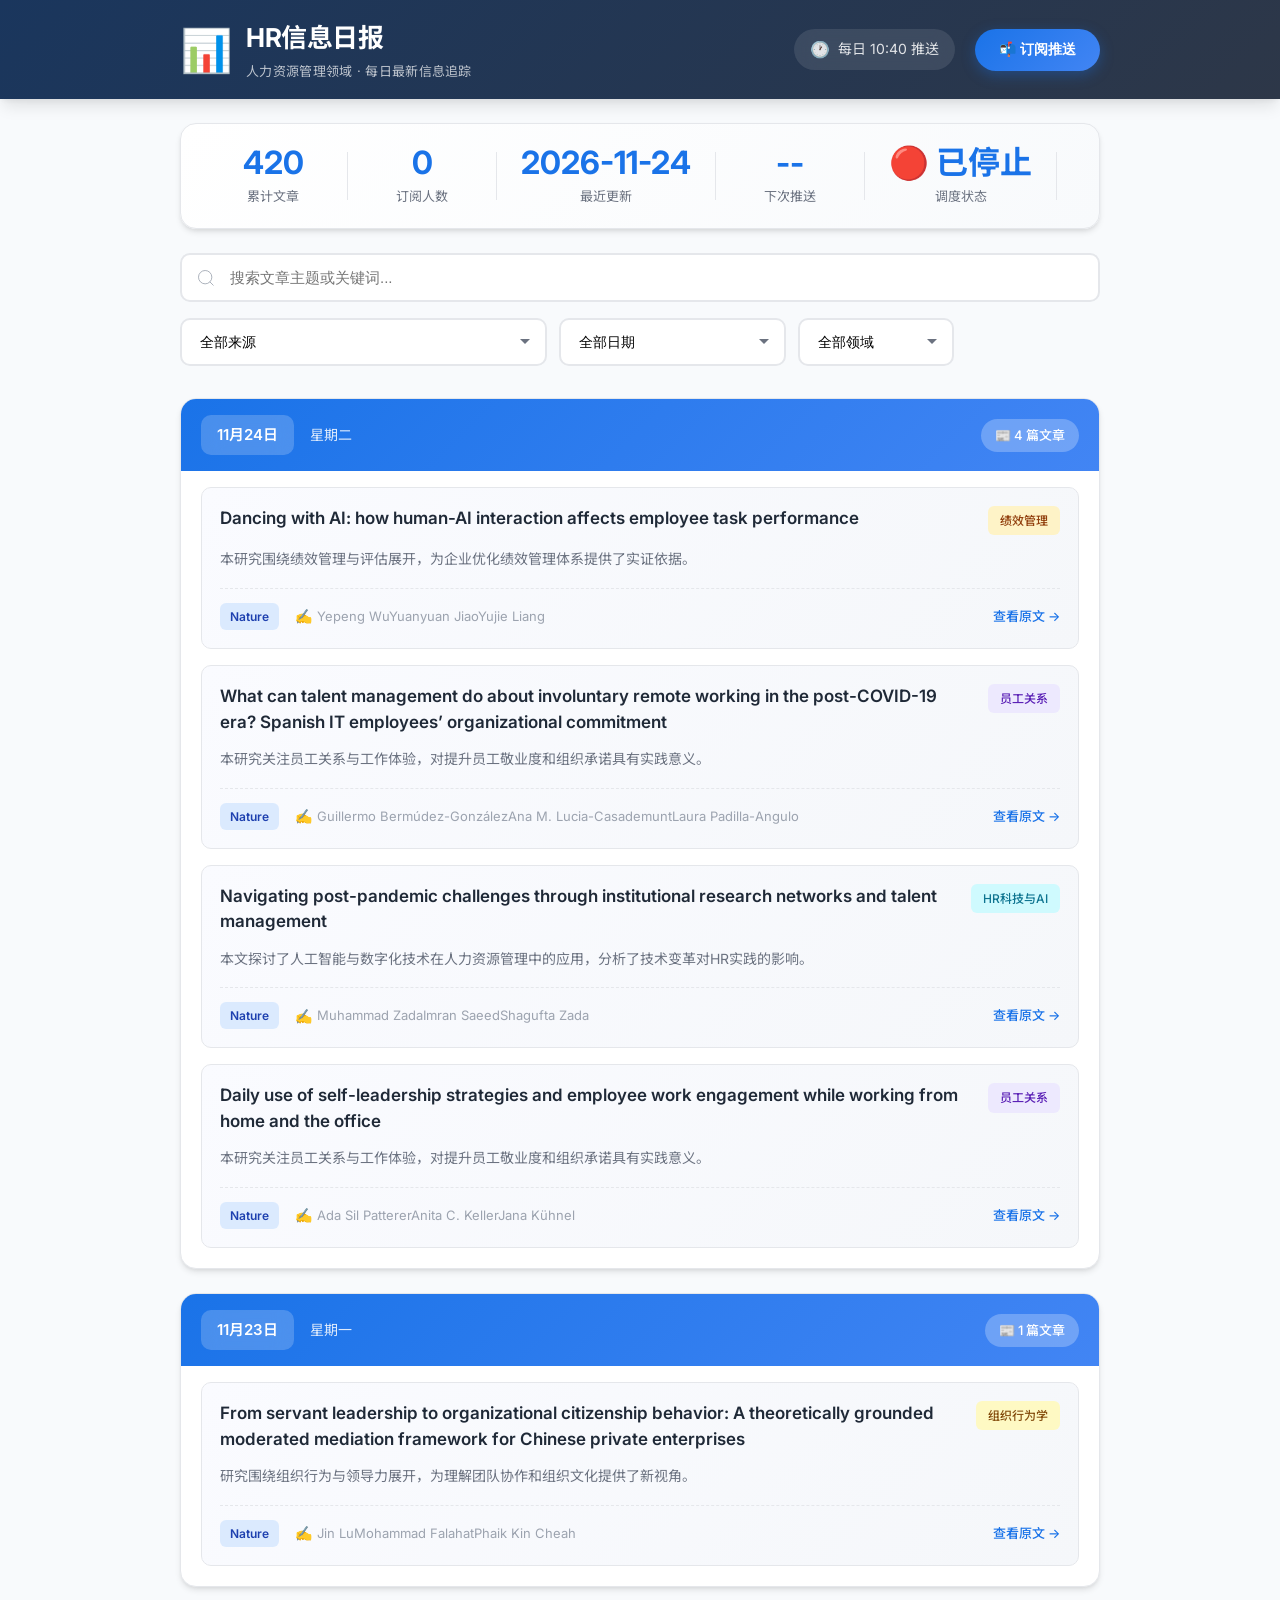
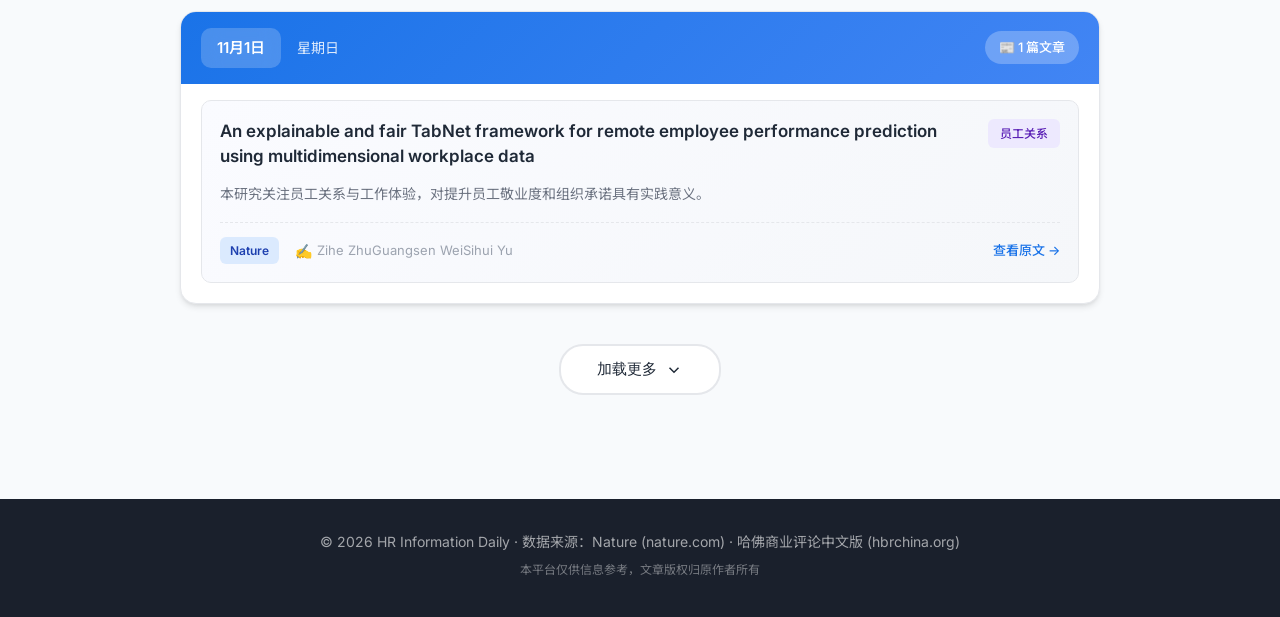
==== index.html @ 88c5a51d "chore: 自动更新日报数据 2026-11-24" ====
<!DOCTYPE html>
<html lang="zh-CN">
<head>
    <meta charset="UTF-8">
    <meta name="viewport" content="width=device-width, initial-scale=1.0">
    <title>HR信息日报 - 人力资源管理信息追踪</title>
    <style>
/* ========== 全局样式重置 ========== */
* {
    margin: 0;
    padding: 0;
    box-sizing: border-box;
}

:root {
    --primary-color: #1a73e8;
    --primary-dark: #1557b0;
    --secondary-color: #34a853;
    --accent-color: #fbbc04;
    --danger-color: #ea4335;
    --bg-primary: #f8fafc;
    --bg-secondary: #ffffff;
    --text-primary: #1f2937;
    --text-secondary: #6b7280;
    --text-muted: #9ca3af;
    --border-color: #e5e7eb;
    --shadow-sm: 0 1px 2px rgba(0, 0, 0, 0.05);
    --shadow-md: 0 4px 6px -1px rgba(0, 0, 0, 0.1), 0 2px 4px -1px rgba(0, 0, 0, 0.06);
    --shadow-lg: 0 10px 15px -3px rgba(0, 0, 0, 0.1), 0 4px 6px -2px rgba(0, 0, 0, 0.05);
    --shadow-xl: 0 20px 25px -5px rgba(0, 0, 0, 0.1), 0 10px 10px -5px rgba(0, 0, 0, 0.04);
    --radius-sm: 6px;
    --radius-md: 10px;
    --radius-lg: 16px;
    --radius-xl: 24px;
}

body {
    font-family: 'Inter', 'Noto Sans SC', -apple-system, BlinkMacSystemFont, sans-serif;
    background: var(--bg-primary);
    color: var(--text-primary);
    line-height: 1.6;
    min-height: 100vh;
}

/* ========== 导航栏 ========== */
.navbar {
    background: linear-gradient(135deg, #1a365d 0%, #2d3748 100%);
    padding: 16px 0;
    position: sticky;
    top: 0;
    z-index: 100;
    box-shadow: var(--shadow-lg);
}

.nav-container {
    max-width: 960px;
    margin: 0 auto;
    padding: 0 20px;
    display: flex;
    justify-content: space-between;
    align-items: center;
}

.logo {
    display: flex;
    align-items: center;
    gap: 14px;
}

.logo-icon {
    font-size: 42px;
    animation: float 3s ease-in-out infinite;
}

@keyframes float {
    0%, 100% { transform: translateY(0); }
    50% { transform: translateY(-6px); }
}

.logo-text h1 {
    font-size: 26px;
    font-weight: 700;
    color: #ffffff;
    letter-spacing: -0.5px;
}

.subtitle {
    font-size: 13px;
    color: rgba(255, 255, 255, 0.7);
    margin-top: 2px;
    letter-spacing: 0.3px;
}

.nav-info {
    display: flex;
    align-items: center;
    gap: 20px;
}

.push-time {
    display: flex;
    align-items: center;
    gap: 8px;
    color: rgba(255, 255, 255, 0.85);
    font-size: 14px;
    background: rgba(255, 255, 255, 0.1);
    padding: 8px 16px;
    border-radius: var(--radius-xl);
    backdrop-filter: blur(10px);
}

.clock {
    font-size: 16px;
}

.subscribe-btn {
    background: linear-gradient(135deg, var(--primary-color) 0%, #4285f4 100%);
    color: white;
    border: none;
    padding: 12px 24px;
    border-radius: var(--radius-xl);
    font-size: 14px;
    font-weight: 600;
    cursor: pointer;
    transition: all 0.3s ease;
    box-shadow: 0 4px 14px rgba(26, 115, 232, 0.35);
}

.subscribe-btn:hover {
    transform: translateY(-2px);
    box-shadow: 0 6px 20px rgba(26, 115, 232, 0.45);
}

/* ========== 主内容区 ========== */
.main-content {
    max-width: 960px;
    margin: 0 auto;
    padding: 24px 20px;
}

/* ========== 统计栏 ========== */
.stats-bar {
    background: linear-gradient(135deg, #ffffff 0%, #f8fafc 100%);
    border-radius: var(--radius-lg);
    padding: 20px 24px;
    display: flex;
    align-items: center;
    justify-content: center;
    gap: 24px;
    margin-bottom: 24px;
    box-shadow: var(--shadow-md);
    border: 1px solid var(--border-color);
    flex-wrap: wrap;
}

.stat-item {
    text-align: center;
    min-width: 100px;
}

.stat-number {
    display: block;
    font-size: 32px;
    font-weight: 700;
    color: var(--primary-color);
    line-height: 1.2;
}

.stat-label {
    font-size: 13px;
    color: var(--text-secondary);
    margin-top: 4px;
}

.stat-divider {
    width: 1px;
    height: 48px;
    background: var(--border-color);
}

@media (max-width: 900px) {
    .stats-bar {
        gap: 20px;
        padding: 20px;
    }

    .stat-number {
        font-size: 26px;
    }

    .stat-divider {
        display: none;
    }
}

/* ========== 工具栏 ========== */
.toolbar {
    display: flex;
    gap: 16px;
    margin-bottom: 32px;
    flex-wrap: wrap;
}

.search-box {
    position: relative;
    flex: 1;
    min-width: 280px;
}

.search-box input {
    width: 100%;
    padding: 14px 20px 14px 48px;
    border: 2px solid var(--border-color);
    border-radius: var(--radius-md);
    font-size: 15px;
    transition: all 0.3s ease;
    background: var(--bg-secondary);
}

.search-box input:focus {
    outline: none;
    border-color: var(--primary-color);
    box-shadow: 0 0 0 4px rgba(26, 115, 232, 0.1);
}

.search-icon {
    position: absolute;
    left: 16px;
    top: 50%;
    transform: translateY(-50%);
    width: 20px;
    height: 20px;
    color: var(--text-muted);
}

.filter-group {
    display: flex;
    gap: 12px;
}

.filter-group select {
    padding: 14px 36px 14px 18px;
    border: 2px solid var(--border-color);
    border-radius: var(--radius-md);
    font-size: 14px;
    cursor: pointer;
    background: var(--bg-secondary);
    appearance: none;
    background-image: url("data:image/svg+xml,%3Csvg xmlns='http://www.w3.org/2000/svg' width='12' height='12' viewBox='0 0 12 12'%3E%3Cpath fill='%236b7280' d='M6 8L1 3h10z'/%3E%3C/svg%3E");
    background-repeat: no-repeat;
    background-position: right 14px center;
    transition: all 0.3s ease;
}

.filter-group select:focus {
    outline: none;
    border-color: var(--primary-color);
}

/* ========== 日期卡片容器 ========== */
.cards-container {
    display: flex;
    flex-direction: column;
    gap: 24px;
}

/* ========== 日期卡片 ========== */
.date-card {
    background: var(--bg-secondary);
    border-radius: var(--radius-lg);
    overflow: hidden;
    box-shadow: var(--shadow-md);
    border: 1px solid var(--border-color);
    transition: all 0.3s ease;
    opacity: 0;
    transform: translateY(20px);
    animation: slideUp 0.5s ease forwards;
}

@keyframes slideUp {
    to {
        opacity: 1;
        transform: translateY(0);
    }
}

.date-card:hover {
    box-shadow: var(--shadow-xl);
}

.date-header {
    background: linear-gradient(135deg, var(--primary-color) 0%, #4285f4 100%);
    padding: 16px 20px;
    display: flex;
    justify-content: space-between;
    align-items: center;
}

.date-info {
    display: flex;
    align-items: center;
    gap: 16px;
}

.date-badge {
    background: rgba(255, 255, 255, 0.2);
    backdrop-filter: blur(10px);
    padding: 8px 16px;
    border-radius: var(--radius-md);
    color: white;
    font-weight: 600;
    font-size: 15px;
}

.date-weekday {
    color: rgba(255, 255, 255, 0.85);
    font-size: 14px;
}

.article-count-badge {
    background: rgba(255, 255, 255, 0.25);
    color: white;
    padding: 6px 14px;
    border-radius: var(--radius-xl);
    font-size: 13px;
    font-weight: 500;
}

/* ========== 文章列表 ========== */
.articles-list {
    padding: 16px 20px 20px;
    display: grid;
    gap: 16px;
}

/* ========== 文章卡片 ========== */
.article-card {
    background: linear-gradient(135deg, #fafbff 0%, #f5f7fa 100%);
    border: 1px solid var(--border-color);
    border-radius: var(--radius-md);
    padding: 18px;
    transition: all 0.3s ease;
    position: relative;
    overflow: hidden;
}

.article-card::before {
    content: '';
    position: absolute;
    left: 0;
    top: 0;
    bottom: 0;
    width: 4px;
    background: linear-gradient(180deg, var(--primary-color), var(--secondary-color));
    opacity: 0;
    transition: opacity 0.3s ease;
}

.article-card:hover {
    transform: translateX(6px);
    box-shadow: var(--shadow-md);
    border-color: var(--primary-color);
}

.article-card:hover::before {
    opacity: 1;
}

/* 文章卡片标题链接样式 */
.article-title-link {
    text-decoration: none;
    color: inherit;
    display: block;
    flex: 1;
}
.article-title-link:hover .article-title {
    color: var(--primary-color);
    text-decoration: underline;
}

.article-top {
    display: flex;
    justify-content: space-between;
    align-items: flex-start;
    margin-bottom: 12px;
    gap: 16px;
}

.article-title {
    font-size: 17px;
    font-weight: 600;
    color: var(--text-primary);
    line-height: 1.5;
}

.article-topic-tag {
    flex-shrink: 0;
    padding: 5px 12px;
    border-radius: var(--radius-sm);
    font-size: 12px;
    font-weight: 500;
    white-space: nowrap;
}

.topic-recruitment { background: #dbeafe; color: #1e40af; }
.topic-training { background: #d1fae5; color: #065f46; }
.topic-performance { background: #fef3c7; color: #92400e; }
.topic-compensation { background: #fce7f3; color: #9d174d; }
.topic-employee-relations { background: #ede9fe; color: #5b21b6; }
.topic-hr-tech { background: #cffafe; color: #0e7490; }
.topic-organizational-behavior { background: #fef9c3; color: #854d0e; }
.topic-diversity { background: #fce7f3; color: #be185d; }

/* 来源标签样式 */
.source-badge {
    padding: 4px 10px;
    border-radius: var(--radius-sm);
    font-size: 12px;
    font-weight: 600;
}

.source-nature {
    background: #dbeafe;
    color: #1e40af;
}

.source-hbr {
    background: #fef3c7;
    color: #92400e;
}

.article-summary {
    color: var(--text-secondary);
    font-size: 14px;
    line-height: 1.75;
    margin-bottom: 16px;
    display: -webkit-box;
    -webkit-line-clamp: 3;
    -webkit-box-orient: vertical;
    overflow: hidden;
}

.article-footer {
    display: flex;
    justify-content: space-between;
    align-items: center;
    padding-top: 14px;
    border-top: 1px dashed var(--border-color);
}

.article-meta {
    display: flex;
    align-items: center;
    gap: 16px;
    font-size: 13px;
    color: var(--text-muted);
}

.meta-item {
    display: flex;
    align-items: center;
    gap: 5px;
}

.meta-item .icon {
    font-size: 14px;
}

.article-link {
    display: inline-flex;
    align-items: center;
    gap: 6px;
    color: var(--primary-color);
    text-decoration: none;
    font-size: 13px;
    font-weight: 500;
    transition: all 0.2s ease;
}

.article-link:hover {
    color: var(--primary-dark);
    gap: 10px;
}

/* ========== 空状态 ========== */
.empty-state {
    text-align: center;
    padding: 80px 20px;
}

.empty-icon {
    font-size: 64px;
    margin-bottom: 20px;
    opacity: 0.5;
}

.empty-state h3 {
    font-size: 20px;
    color: var(--text-primary);
    margin-bottom: 8px;
}

.empty-state p {
    color: var(--text-muted);
    font-size: 14px;
}

/* ========== 加载更多 ========== */
.load-more-container {
    text-align: center;
    margin-top: 40px;
    padding-bottom: 20px;
}

.load-more-btn {
    background: var(--bg-secondary);
    border: 2px solid var(--border-color);
    padding: 14px 36px;
    border-radius: var(--radius-xl);
    font-size: 15px;
    font-weight: 500;
    cursor: pointer;
    transition: all 0.3s ease;
    display: inline-flex;
    align-items: center;
    gap: 8px;
    color: var(--text-primary);
}

.load-more-btn svg {
    width: 18px;
    height: 18px;
    transition: transform 0.3s ease;
}

.load-more-btn:hover {
    border-color: var(--primary-color);
    color: var(--primary-color);
}

.load-more-btn:hover svg {
    transform: translateY(3px);
}

/* ========== 页脚 ========== */
.footer {
    background: #1a202c;
    color: rgba(255, 255, 255, 0.6);
    text-align: center;
    padding: 32px 24px;
    margin-top: 60px;
}

.footer-content p {
    font-size: 14px;
    margin-bottom: 6px;
}

.disclaimer {
    font-size: 12px !important;
    color: rgba(255, 255, 255, 0.4) !important;
}

/* ========== 弹窗 ========== */
.modal-overlay {
    position: fixed;
    inset: 0;
    background: rgba(0, 0, 0, 0.55);
    backdrop-filter: blur(4px);
    display: flex;
    align-items: center;
    justify-content: center;
    z-index: 1000;
    padding: 20px;
    animation: fadeIn 0.25s ease;
}

@keyframes fadeIn {
    from { opacity: 0; }
    to { opacity: 1; }
}

.modal {
    background: var(--bg-secondary);
    border-radius: var(--radius-lg);
    padding: 36px;
    max-width: 520px;
    width: 100%;
    position: relative;
    box-shadow: var(--shadow-xl);
    animation: modalSlideIn 0.3s ease;
}

@keyframes modalSlideIn {
    from {
        opacity: 0;
        transform: scale(0.95) translateY(10px);
    }
    to {
        opacity: 1;
        transform: scale(1) translateY(0);
    }
}

.modal-close {
    position: absolute;
    top: 16px;
    right: 16px;
    background: none;
    border: none;
    font-size: 28px;
    color: var(--text-muted);
    cursor: pointer;
    width: 36px;
    height: 36px;
    display: flex;
    align-items: center;
    justify-content: center;
    border-radius: 50%;
    transition: all 0.2s ease;
}

.modal-close:hover {
    background: var(--bg-primary);
    color: var(--text-primary);
}

.modal-header h2 {
    font-size: 22px;
    font-weight: 700;
    margin-bottom: 8px;
    color: var(--text-primary);
}

.modal-header p {
    color: var(--text-secondary);
    font-size: 14px;
}

/* ========== 订阅表单 ========== */
.subscribe-form {
    margin-top: 24px;
}

.form-group {
    margin-bottom: 20px;
}

.form-group label {
    display: block;
    font-size: 14px;
    font-weight: 500;
    color: var(--text-primary);
    margin-bottom: 8px;
}

.form-group input[type="email"] {
    width: 100%;
    padding: 12px 16px;
    border: 2px solid var(--border-color);
    border-radius: var(--radius-md);
    font-size: 15px;
    transition: all 0.3s ease;
}

.form-group input[type="email"]:focus {
    outline: none;
    border-color: var(--primary-color);
    box-shadow: 0 0 0 4px rgba(26, 115, 232, 0.1);
}

.checkbox-group {
    display: grid;
    grid-template-columns: repeat(2, 1fr);
    gap: 10px;
}

.checkbox-group label {
    display: flex !important;
    align-items: center;
    gap: 8px;
    font-weight: 400 !important;
    color: var(--text-secondary) !important;
    cursor: pointer;
    padding: 8px 12px;
    background: var(--bg-primary);
    border-radius: var(--radius-sm);
    transition: all 0.2s ease;
}

.checkbox-group label:hover {
    background: #e5e7eb;
}

.checkbox-group input[type="checkbox"] {
    accent-color: var(--primary-color);
    width: 16px;
    height: 16px;
}

.submit-btn {
    width: 100%;
    background: linear-gradient(135deg, var(--primary-color) 0%, #4285f4 100%);
    color: white;
    border: none;
    padding: 14px;
    border-radius: var(--radius-md);
    font-size: 16px;
    font-weight: 600;
    cursor: pointer;
    transition: all 0.3s ease;
    margin-top: 8px;
}

.submit-btn:hover {
    transform: translateY(-2px);
    box-shadow: 0 6px 20px rgba(26, 115, 232, 0.4);
}

/* ========== 文章详情弹窗 ========== */
.article-detail-modal {
    max-width: 600px;
    max-height: 85vh;
    overflow-y: auto;
}

.detail-title {
    font-size: 22px;
    font-weight: 700;
    color: var(--text-primary);
    line-height: 1.4;
    margin-bottom: 16px;
    padding-right: 30px;
}

.detail-topic {
    display: inline-block;
    padding: 5px 14px;
    border-radius: var(--radius-sm);
    font-size: 13px;
    font-weight: 500;
    margin-bottom: 20px;
}

.detail-section {
    margin-bottom: 24px;
}

.detail-section h4 {
    font-size: 15px;
    font-weight: 600;
    color: var(--text-primary);
    margin-bottom: 10px;
    display: flex;
    align-items: center;
    gap: 8px;
}

.detail-section p {
    font-size: 14px;
    color: var(--text-secondary);
    line-height: 1.8;
}

.detail-link {
    display: inline-flex;
    align-items: center;
    gap: 8px;
    color: var(--primary-color);
    text-decoration: none;
    font-weight: 500;
    font-size: 14px;
    padding: 12px 20px;
    background: #eff6ff;
    border-radius: var(--radius-md);
    transition: all 0.2s ease;
}

.detail-link:hover {
    background: #dbeafe;
}

/* ========== 响应式设计 ========== */
@media (max-width: 900px) {
    .nav-container {
        flex-direction: column;
        gap: 16px;
        text-align: center;
    }
    
    .nav-info {
        width: 100%;
        justify-content: center;
    }
    
    .stats-bar {
        flex-wrap: wrap;
        gap: 24px;
        padding: 20px;
    }
    
    .stat-divider {
        display: none;
    }
    
    .toolbar {
        flex-direction: column;
    }
    
    .filter-group {
        width: 100%;
    }
    
    .filter-group select {
        flex: 1;
    }
    
    .articles-list {
        padding: 16px 20px 24px;
    }
    
    .article-card {
        padding: 18px;
    }
    
    .article-top {
        flex-direction: column;
    }
    
    .checkbox-group {
        grid-template-columns: 1fr;
    }
}

@media (max-width: 480px) {
    .logo-text h1 {
        font-size: 20px;
    }
    
    .subtitle {
        font-size: 11px;
    }
    
    .stat-number {
        font-size: 28px;
    }
    
    .date-header {
        flex-direction: column;
        gap: 12px;
        text-align: center;
    }
    
    .push-time {
        display: none;
    }
}

/* ========== 代码块样式 ========== */
.code-block {
    background: #1e1e1e;
    color: #a5f3fc;
    padding: 14px 18px;
    border-radius: var(--radius-sm);
    font-family: 'Courier New', monospace;
    font-size: 13px;
    line-height: 1.6;
    overflow-x: auto;
    margin: 10px 0;
}

</style>
    <link href="https://fonts.googleapis.com/css2?family=Inter:wght@300;400;500;600;700&family=Noto+Sans+SC:wght@300;400;500;600;700&display=swap" rel="stylesheet">
</head>
<body>
    <!-- 导航栏 -->
    <nav class="navbar">
        <div class="nav-container">
            <div class="logo">
                <span class="logo-icon">📊</span>
                <div class="logo-text">
                    <h1>HR信息日报</h1>
                    <p class="subtitle">人力资源管理领域 · 每日最新信息追踪</p>
                </div>
            </div>
            <div class="nav-info">
                <div class="push-time">
                    <span class="clock">🕐</span>
                    每日 10:40 推送
                </div>
                <button class="subscribe-btn" onclick="handleSubscribe()">
                    📬 订阅推送
                </button>
            </div>
        </div>
    </nav>

    <!-- 主内容区 -->
    <main class="main-content">
        <!-- 统计栏 -->
        <section class="stats-bar">
            <div class="stat-item">
                <span class="stat-number" id="total-articles">0</span>
                <span class="stat-label">累计文章</span>
            </div>
            <div class="stat-divider"></div>
            <div class="stat-item">
                <span class="stat-number" id="total-subscribers">0</span>
                <span class="stat-label">订阅人数</span>
            </div>
            <div class="stat-divider"></div>
            <div class="stat-item">
                <span class="stat-number" id="latest-date">--</span>
                <span class="stat-label">最近更新</span>
            </div>
            <div class="stat-divider"></div>
            <div class="stat-item">
                <span class="stat-number" id="next-push">--</span>
                <span class="stat-label">下次推送</span>
            </div>
            <div class="stat-divider"></div>
            <div class="stat-item">
                <span class="stat-number" id="scheduler-status">🔴 --</span>
                <span class="stat-label">调度状态</span>
            </div>
            <div class="stat-divider"></div>
        </section>

        <!-- 筛选工具栏 -->
        <section class="toolbar">
            <div class="search-box">
                <input type="text" id="search-input" placeholder="搜索文章主题或关键词..." oninput="filterArticles()">
                <svg class="search-icon" viewBox="0 0 24 24" fill="none" stroke="currentColor">
                    <circle cx="11" cy="11" r="8"/>
                    <path d="m21 21-4.35-4.35"/>
                </svg>
            </div>
            <div class="filter-group">
                <select id="source-filter" onchange="filterArticles()">
                    <option value="all">全部来源</option>
                </select>
                <select id="date-filter" onchange="filterArticles()">
                    <option value="all">全部日期</option>
                </select>
                <select id="topic-filter" onchange="filterArticles()">
                    <option value="all">全部领域</option>
                </select>
            </div>
        </section>

        <!-- 日期卡片容器 -->
        <section class="cards-container" id="cards-container">
            <!-- 动态渲染内容 -->
        </section>

        <!-- 空状态 -->
        <div class="empty-state" id="empty-state" style="display: none;">
            <div class="empty-icon">🔍</div>
            <h3>未找到匹配的文章</h3>
            <p>尝试调整筛选条件或搜索关键词</p>
        </div>

        <!-- 加载更多按钮 -->
        <div class="load-more-container" id="load-more-container">
            <button class="load-more-btn" onclick="loadMore()">
                加载更多
                <svg viewBox="0 0 24 24" fill="none" stroke="currentColor" stroke-width="2">
                    <path d="M6 9l6 6 6-6"/>
                </svg>
            </button>
        </div>
    </main>

    <!-- 页脚 -->
    <footer class="footer">
        <div class="footer-content">
            <p>&copy; 2026 HR Information Daily · 数据来源：Nature (nature.com) · 哈佛商业评论中文版 (hbrchina.org)</p>
            <p class="disclaimer">本平台仅供信息参考，文章版权归原作者所有</p>
        </div>
    </footer>

    <!-- 订阅弹窗 -->
    <div class="modal-overlay" id="subscribe-modal" style="display: none;">
        <div class="modal">
            <button class="modal-close" onclick="closeModal()">&times;</button>
            <div class="modal-header">
                <h2>订阅 HR信息日报</h2>
                <p>每日中午12点，获取人力资源管理领域最新信息动态</p>
            </div>
            <form class="subscribe-form" onsubmit="submitSubscribe(event)">
                <div class="form-group">
                    <label for="email">邮箱地址</label>
                    <input type="email" id="email" placeholder="your@email.com" required>
                </div>
                <div class="form-group">
                    <label for="interests">感兴趣的领域（可多选）</label>
                    <div class="checkbox-group">
                        <label><input type="checkbox" value="recruitment"> 招聘与选拔</label>
                        <label><input type="checkbox" value="training"> 培训与发展</label>
                        <label><input type="checkbox" value="performance"> 绩效管理</label>
                        <label><input type="checkbox" value="compensation"> 薪酬福利</label>
                        <label><input type="checkbox" value="hr-tech"> HR科技与AI</label>
                        <label><input type="checkbox" value="org-behavior"> 组织行为学</label>
                    </div>
                </div>
                <button type="submit" class="submit-btn">确认订阅</button>
            </form>
        </div>
    </div>

    <!-- 文章详情弹窗 -->
    <div class="modal-overlay" id="article-modal" style="display: none;" onclick="closeArticleModal(event)">
        <div class="modal article-detail-modal" onclick="event.stopPropagation()">
            <button class="modal-close" onclick="closeArticleModal()">&times;</button>
            <div id="article-detail-content"></div>
        </div>
    </div>

    <script>
// ========== HR信息日报 - 自动更新数据 ==========
// 最后更新: 2026-11-24 20:45:29
// 文章总数: 420

const dailyResearchData = [
    {
        "date": "2026-11-24",
        "weekday": "星期一",
        "articles": [
            {
                "id": 1536,
                "title": "Dancing with AI: how human-AI interaction affects employee task performance",
                "topic": "performance",
                "topicLabel": "绩效管理",
                "summary": "本研究围绕绩效管理与评估展开，为企业优化绩效管理体系提供了实证依据。",
                "source": "Nature",
                "authors": "Yepeng WuYuanyuan JiaoYujie Liang",
                "link": "https://www.nature.com/articles/s41599-026-09043-5"
            },
            {
                "id": 650,
                "title": "What can talent management do about involuntary remote working in the post-COVID-19 era? Spanish IT employees’ organizational commitment",
                "topic": "employee-relations",
                "topicLabel": "员工关系",
                "summary": "本研究关注员工关系与工作体验，对提升员工敬业度和组织承诺具有实践意义。",
                "source": "Nature",
                "authors": "Guillermo Bermúdez-GonzálezAna M. Lucia-CasademuntLaura Padilla-Angulo",
                "link": "https://www.nature.com/articles/s41599-024-03514-3"
            },
            {
                "id": 649,
                "title": "Navigating post-pandemic challenges through institutional research networks and talent management",
                "topic": "hr-tech",
                "topicLabel": "HR科技与AI",
                "summary": "本文探讨了人工智能与数字化技术在人力资源管理中的应用，分析了技术变革对HR实践的影响。",
                "source": "Nature",
                "authors": "Muhammad ZadaImran SaeedShagufta Zada",
                "link": "https://www.nature.com/articles/s41599-024-03697-9"
            },
            {
                "id": 647,
                "title": "Daily use of self-leadership strategies and employee work engagement while working from home and the office",
                "topic": "employee-relations",
                "topicLabel": "员工关系",
                "summary": "本研究关注员工关系与工作体验，对提升员工敬业度和组织承诺具有实践意义。",
                "source": "Nature",
                "authors": "Ada Sil PattererAnita C. KellerJana Kühnel",
                "link": "https://www.nature.com/articles/s41598-024-71432-0"
            }
        ]
    },
    {
        "date": "2026-11-23",
        "weekday": "星期日",
        "articles": [
            {
                "id": 826,
                "title": "From servant leadership to organizational citizenship behavior: A theoretically grounded moderated mediation framework for Chinese private enterprises",
                "topic": "organizational-behavior",
                "topicLabel": "组织行为学",
                "summary": "研究围绕组织行为与领导力展开，为理解团队协作和组织文化提供了新视角。",
                "source": "Nature",
                "authors": "Jin LuMohammad FalahatPhaik Kin Cheah",
                "link": "https://www.nature.com/articles/s41599-024-03751-6"
            }
        ]
    },
    {
        "date": "2026-11-01",
        "weekday": "星期六",
        "articles": [
            {
                "id": 1869,
                "title": "An explainable and fair TabNet framework for remote employee performance prediction using multidimensional workplace data",
                "topic": "employee-relations",
                "topicLabel": "员工关系",
                "summary": "本研究关注员工关系与工作体验，对提升员工敬业度和组织承诺具有实践意义。",
                "source": "Nature",
                "authors": "Zihe ZhuGuangsen WeiSihui Yu",
                "link": "https://www.nature.com/articles/s41598-026-76297-z"
            }
        ]
    },
    {
        "date": "2026-10-03",
        "weekday": "星期五",
        "articles": [
            {
                "id": 1615,
                "title": "Corporate social responsibility and organizational performance: practices and future research agenda from a twenty-year review",
                "topic": "performance",
                "topicLabel": "绩效管理",
                "summary": "本研究围绕绩效管理与评估展开，为企业优化绩效管理体系提供了实证依据。",
                "source": "Nature",
                "authors": "Hongjiang PuQian Zhang",
                "link": "https://www.nature.com/articles/s41599-026-08802-8"
            }
        ]
    },
    {
        "date": "2026-09-30",
        "weekday": "星期二",
        "articles": [
            {
                "id": 1479,
                "title": "ND in Micro: neuroinclusion and neuroaffirmation for neurodivergent microbiologists",
                "topic": "diversity",
                "topicLabel": "多元化与包容性",
                "summary": "There is a growing awareness and visibility of neurodivergent people and our needs, but we still face workplace challenges. ND in Micro is a new global network that aims to connect, peer-support and raise the profile of neurodivergent microbiologists and our science through virtual and in-person activities and resources.",
                "source": "Nature",
                "authors": "Kirsty L. JonesRebecca ThomasKevin Maringer",
                "link": "https://www.nature.com/articles/s41579-026-01368-x"
            }
        ]
    },
    {
        "date": "2026-09-07",
        "weekday": "星期日",
        "articles": [
            {
                "id": 1411,
                "title": "Workplace ostracism and job performance: revisiting the limits of employee engagement in addressing workplace exclusion",
                "topic": "employee-relations",
                "topicLabel": "员工关系",
                "summary": "本研究关注员工关系与工作体验，对提升员工敬业度和组织承诺具有实践意义。",
                "source": "Nature",
                "authors": "Kailash Kumar SahuRavi Kumar MishraShreya Kushwaha",
                "link": "https://www.nature.com/articles/s41598-026-66273-y"
            }
        ]
    },
    {
        "date": "2026-08-11",
        "weekday": "星期一",
        "articles": [
            {
                "id": 1288,
                "title": "Leveraging neuroleadership and AI-integrated capabilities: empowering entrepreneurial leaders to drive SME performance",
                "topic": "performance",
                "topicLabel": "绩效管理",
                "summary": "本研究围绕绩效管理与评估展开，为企业优化绩效管理体系提供了实证依据。",
                "source": "Nature",
                "authors": "Muhammad MohsinMohamad Zulkifli Bin Abdul RahimYuen Yee Yen",
                "link": "https://www.nature.com/articles/s41599-026-08621-x"
            }
        ]
    },
    {
        "date": "2026-07-10",
        "weekday": "星期四",
        "articles": [
            {
                "id": 1064,
                "title": "Threshold conditions for employee innovation: qualitative evidence from hierarchical organizations",
                "topic": "employee-relations",
                "topicLabel": "员工关系",
                "summary": "本研究关注员工关系与工作体验，对提升员工敬业度和组织承诺具有实践意义。",
                "source": "Nature",
                "authors": "Mohamed Mohiya",
                "link": "https://www.nature.com/articles/s41598-026-60218-1"
            }
        ]
    },
    {
        "date": "2026-06-22",
        "weekday": "星期日",
        "articles": [
            {
                "id": 911,
                "title": "The influence of moral leadership (in)congruence on negative workplace gossip is explained by perceived hypocrisy",
                "topic": "employee-relations",
                "topicLabel": "员工关系",
                "summary": "本研究关注员工关系与工作体验，对提升员工敬业度和组织承诺具有实践意义。",
                "source": "Nature",
                "authors": "Qingling ChenZhaohui LiuGuanfeng Shi",
                "link": "https://www.nature.com/articles/s41598-026-54395-2"
            }
        ]
    },
    {
        "date": "2026-05-06",
        "weekday": "星期二",
        "articles": [
            {
                "id": 822,
                "title": "The startup balancing act: Hiring the right talent",
                "topic": "recruitment",
                "topicLabel": "招聘与选拔",
                "summary": "本研究探讨了招聘与人才选拔领域的重要议题，通过实证分析揭示了相关因素的影响机制和实践启示。",
                "source": "Nature",
                "authors": "Simon Moroney",
                "link": "https://www.nature.com/articles/nbt0598supp"
            },
            {
                "id": 821,
                "title": "Succession planning: Putting an organization's knowledge to work",
                "topic": "recruitment",
                "topicLabel": "招聘与选拔",
                "summary": "From recruiting the right candidate to developing new leadership from within, succession planning is essential for an organization to meet its strategic goals.",
                "source": "Nature",
                "authors": "Kevin ButlerDona E. Roche-Tarry",
                "link": "https://www.nature.com/articles/nbt0202-201"
            },
            {
                "id": 820,
                "title": "Effective Talent Management",
                "topic": "hr-tech",
                "topicLabel": "HR科技与AI",
                "summary": "Reprinted with permission from Electronic Recruiting News. For more articles like this seewww.interbiznet.com.",
                "source": "Nature",
                "authors": "Nature Editorial",
                "link": "https://www.nature.com/articles/nj0080"
            },
            {
                "id": 819,
                "title": "Using publicly available information to create exposure and risk-based ranking of chemicals used in the workplace and consumer products",
                "topic": "employee-relations",
                "topicLabel": "员工关系",
                "summary": "本研究关注员工关系与工作体验，对提升员工敬业度和组织承诺具有实践意义。",
                "source": "Nature",
                "authors": "Michael A JayjockChristine F ChaissonPaul S Price",
                "link": "https://www.nature.com/articles/jes200843"
            },
            {
                "id": 818,
                "title": "Back to balance: labour therapeutics and the depoliticisation of workplace distress",
                "topic": "employee-relations",
                "topicLabel": "员工关系",
                "summary": "本研究关注员工关系与工作体验，对提升员工敬业度和组织承诺具有实践意义。",
                "source": "Nature",
                "authors": "James Davies",
                "link": "https://www.nature.com/articles/palcomms201627"
            },
            {
                "id": 817,
                "title": "Stepping up to be a role model for LGBTQ inclusion in science",
                "topic": "diversity",
                "topicLabel": "多元化与包容性",
                "summary": "Neil Reavey describes how scientists can support or lead initiatives in their organizations.",
                "source": "Nature",
                "authors": "Neil Reavey",
                "link": "https://www.nature.com/articles/d41586-019-01146-1"
            },
            {
                "id": 816,
                "title": "Global labor flow network reveals the hierarchical organization and dynamics of geo-industrial clusters",
                "topic": "performance",
                "topicLabel": "绩效管理",
                "summary": "There is a lack of systematic approaches to identify and analyze the hierarchical structure of geo-industrial clusters at the global scale. Here the authors use LinkedIn's employment history data to construct a global labor flow network from which they find that the resulting geo-industrial clusters exhibit a stronger association between the influx of educated-workers and financial performance compared to existing aggregation units.",
                "source": "Nature",
                "authors": "Jaehyuk ParkIan B. WoodYong-Yeol Ahn",
                "link": "https://www.nature.com/articles/s41467-019-11380-w"
            },
            {
                "id": 815,
                "title": "Why we need to increase diversity in the immunology research community",
                "topic": "diversity",
                "topicLabel": "多元化与包容性",
                "summary": "The immunology research community lacks diversity, particularly at the top. Here I discuss diversity, inclusion and equity and their benefit to science. I suggest steps we can take to achieve a more diverse and inclusive community.",
                "source": "Nature",
                "authors": "Akiko Iwasaki",
                "link": "https://www.nature.com/articles/s41590-019-0470-6"
            },
            {
                "id": 814,
                "title": "Diversity and inclusion in Australian astronomy",
                "topic": "diversity",
                "topicLabel": "多元化与包容性",
                "summary": "An overview of the nationwide programmes that are making an impact on diversity, culture and climate in Australia is presented, along with the most promising and innovative initiatives in Australian universities and institutions.",
                "source": "Nature",
                "authors": "Lisa J. Kewley",
                "link": "https://www.nature.com/articles/s41550-019-0954-1"
            },
            {
                "id": 813,
                "title": "Diversity and inclusion: why it also makes business sense",
                "topic": "diversity",
                "topicLabel": "多元化与包容性",
                "summary": "A better balance of men and women in leadership positions could lead to higher profitability in scientific enterprises, argues Akshay Kumar.",
                "source": "Nature",
                "authors": "Nature Editorial",
                "link": "https://www.nature.com/articles/nindia"
            },
            {
                "id": 812,
                "title": "Improving sex and gender identity equity and inclusion at conservation and ecology conferences",
                "topic": "diversity",
                "topicLabel": "多元化与包容性",
                "summary": "Tulloch details a six-step timeline that improves ecology and conservation conference inclusion by embedding diversity and equity into planning, financing, marketing, scientific and social scheduling, evaluation and reporting.",
                "source": "Nature",
                "authors": "Ayesha I. T. Tulloch",
                "link": "https://www.nature.com/articles/s41559-020-1255-x"
            },
            {
                "id": 811,
                "title": "Age discrimination in the workplace hurts us all",
                "topic": "employee-relations",
                "topicLabel": "员工关系",
                "summary": "When older workers are discriminated against, everyone is affected. Age discrimination negatively impacts not only individual workers but also their families and the broader economy, argues Joo Yeoun Suh.",
                "source": "Nature",
                "authors": "Joo Yeoun Suh",
                "link": "https://www.nature.com/articles/s43587-020-00023-1"
            },
            {
                "id": 810,
                "title": "Equality, diversity and inclusion",
                "topic": "diversity",
                "topicLabel": "多元化与包容性",
                "summary": "本研究关注职场多元化和包容性议题，对促进公平就业和组织多样性具有重要启示。",
                "source": "Nature",
                "authors": "Priya Sharma",
                "link": "https://www.nature.com/articles/s41407-021-0588-x"
            },
            {
                "id": 809,
                "title": "Between a rock and a workplace",
                "topic": "employee-relations",
                "topicLabel": "员工关系",
                "summary": "Working spaces and cultures in the geosciences need to change in order to attract, safeguard and retain people with disabilities.",
                "source": "Nature",
                "authors": "Anya Lawrence",
                "link": "https://www.nature.com/articles/s41561-021-00775-4"
            },
            {
                "id": 808,
                "title": "Implementing diversity, equity and inclusion efforts at conferences",
                "topic": "diversity",
                "topicLabel": "多元化与包容性",
                "summary": "The scientific research environment struggles to be an inclusive and diverse place. Initiatives such as the Minority Carriers event at the Photovoltaics Specialists Conference not only support marginalized researchers but also delineate the changes that need to be made and actions that should be taken to make the research space inclusive.",
                "source": "Nature",
                "authors": "Lyndsey McMillon-Brown",
                "link": "https://www.nature.com/articles/s41560-021-00926-2"
            },
            {
                "id": 807,
                "title": "The scientific workplace in 2021",
                "topic": "employee-relations",
                "topicLabel": "员工关系",
                "summary": "The impact on careers of a lingering pandemic and industrial unrest were among the challenges faced by working scientists in the past 12 months",
                "source": "Nature",
                "authors": "Chris Woolston",
                "link": "https://www.nature.com/articles/d41586-021-03710-0"
            },
            {
                "id": 806,
                "title": "Reconsidering the role of alcohol in the scientific workplace",
                "topic": "employee-relations",
                "topicLabel": "员工关系",
                "summary": "Some societies and event organizers are rethinking their alcohol policies in a bid to be more inclusive.",
                "source": "Nature",
                "authors": "Nikki Forrester",
                "link": "https://www.nature.com/articles/d41586-021-03773-z"
            },
            {
                "id": 805,
                "title": "A talent network of Black microbiologists",
                "topic": "hr-tech",
                "topicLabel": "HR科技与AI",
                "summary": "本文探讨了人工智能与数字化技术在人力资源管理中的应用，分析了技术变革对HR实践的影响。",
                "source": "Nature",
                "authors": "Chelsey C. SpriggsNikea PittmanAriangela J. Kozik",
                "link": "https://www.nature.com/articles/s41564-022-01085-0"
            },
            {
                "id": 804,
                "title": "Workplace mistreatment for US women: best practices for counselors",
                "topic": "employee-relations",
                "topicLabel": "员工关系",
                "summary": "本研究关注员工关系与工作体验，对提升员工敬业度和组织承诺具有实践意义。",
                "source": "Nature",
                "authors": "Stephanie T. Burns",
                "link": "https://www.nature.com/articles/s41599-022-01154-z"
            },
            {
                "id": 803,
                "title": "Inclusion of LGBT+ researchers is key",
                "topic": "diversity",
                "topicLabel": "多元化与包容性",
                "summary": "本研究关注职场多元化和包容性议题，对促进公平就业和组织多样性具有重要启示。",
                "source": "Nature",
                "authors": "Deni Mazrekaj",
                "link": "https://www.nature.com/articles/d41586-022-01187-z"
            },
            {
                "id": 802,
                "title": "Funding and oversight for diversity initiatives",
                "topic": "diversity",
                "topicLabel": "多元化与包容性",
                "summary": "As the importance of diversity, equity and inclusion within teams grows, large organizations are starting to commit to funding and data-driven action to build on and sustain the momentum.",
                "source": "Nature",
                "authors": "Nature Editorial",
                "link": "https://www.nature.com/articles/s41550-022-01731-x"
            },
            {
                "id": 801,
                "title": "Diversity, equity and inclusion actions from the NCATS Clinical and Translational Science awarded programs",
                "topic": "diversity",
                "topicLabel": "多元化与包容性",
                "summary": "本研究关注职场多元化和包容性议题，对促进公平就业和组织多样性具有重要启示。",
                "source": "Nature",
                "authors": "L. Ebony BoulwareAlfred VitaleLeonard E. Egede",
                "link": "https://www.nature.com/articles/s41591-022-01863-7"
            },
            {
                "id": 800,
                "title": "Motivators of employee commitment at multinational organisations in emerging economies: Empirical evidence from Nigeria",
                "topic": "employee-relations",
                "topicLabel": "员工关系",
                "summary": "本研究关注员工关系与工作体验，对提升员工敬业度和组织承诺具有实践意义。",
                "source": "Nature",
                "authors": "Henry Inegbedion",
                "link": "https://www.nature.com/articles/s41599-022-01169-6"
            },
            {
                "id": 799,
                "title": "Community voices: policy proposals to promote inclusion in academia through the lens of women in science",
                "topic": "diversity",
                "topicLabel": "多元化与包容性",
                "summary": "Diversity is a creative force that broadens views and enhances ideas; it increases productivity as well as the impact of our science, making our respective organisations more agile and timely. Equality of opportunity is a key to success for any research organisation. Here we argue that every research organisation, whether in academia or in industry, needs to have better inclusion policies to harness the benefits of diversity in research. Drawing from our personal experiences and perspectives as women in science, we share our suggestions on how to promote inclusion in academia and create a better research culture for all. Our shared experiences highlight the many hurdles women in science face on a daily basis. We stress that rules and regulations, as well as education for awareness, will play critical role in this much needed shift from a male-dominated scientific culture that dates from Victorian times to a modern focus on gender equality in science. The key ingredients of this new culture will be flexibility, transparency, fairness and thoughtfulness.",
                "source": "Nature",
                "authors": "Sarah A. TeichmannMuzlifah HaniffaJasmin Fisher",
                "link": "https://www.nature.com/articles/s41467-022-31616-6"
            },
            {
                "id": 798,
                "title": "Organizational culture as a mediator of credible leadership influence on work engagement: empirical studies in private hospitals in East Java, Indonesia",
                "topic": "organizational-behavior",
                "topicLabel": "组织行为学",
                "summary": "研究围绕组织行为与领导力展开，为理解团队协作和组织文化提供了新视角。",
                "source": "Nature",
                "authors": "Veronika Agustini SrimulyaniYustinus Budi Hermanto",
                "link": "https://www.nature.com/articles/s41599-022-01289-z"
            },
            {
                "id": 797,
                "title": "BDA CPD course on Equality, Diversity and Inclusion",
                "topic": "diversity",
                "topicLabel": "多元化与包容性",
                "summary": "本研究关注职场多元化和包容性议题，对促进公平就业和组织多样性具有重要启示。",
                "source": "Nature",
                "authors": "Nature Editorial",
                "link": "https://www.nature.com/articles/s41404-022-1766-z"
            },
            {
                "id": 796,
                "title": "Diversity and inclusion is a must to make innovation work for all",
                "topic": "diversity",
                "topicLabel": "多元化与包容性",
                "summary": "Fostering a creative and constructive dynamic between groups is a recipe for success.",
                "source": "Nature",
                "authors": "Marte C. W. Solheim",
                "link": "https://www.nature.com/articles/d41586-022-04205-2"
            },
            {
                "id": 795,
                "title": "Equality, diversity and inclusion and dental care professionals",
                "topic": "diversity",
                "topicLabel": "多元化与包容性",
                "summary": "本研究关注职场多元化和包容性议题，对促进公平就业和组织多样性具有重要启示。",
                "source": "Nature",
                "authors": "Miranda SteeplesSimone Ruzario",
                "link": "https://www.nature.com/articles/s41415-023-5456-y"
            },
            {
                "id": 794,
                "title": "Stages of organizational development and employee assistance programs in Taiwan",
                "topic": "training",
                "topicLabel": "培训与发展",
                "summary": "本文聚焦于员工培训与职业发展话题，研究发现对组织学习和人才成长具有重要参考价值。",
                "source": "Nature",
                "authors": "Yin-Che ChenYun-Chu ChenHui-Chuang Chu",
                "link": "https://www.nature.com/articles/s41599-023-01567-4"
            },
            {
                "id": 793,
                "title": "Scientists with intersecting privilege must work towards institutional inclusion",
                "topic": "diversity",
                "topicLabel": "多元化与包容性",
                "summary": "The enduring lack of diversity, equity and inclusion (DEI) in academia is arguably the biggest challenge facing universities. Progress has been slow and dependent on the efforts of marginalized faculty. We explain why this is a problem, offer potential solutions and ask those with intersecting privilege and power to be the drivers of change.",
                "source": "Nature",
                "authors": "Felicity M. DavisSalah EliasVaishnavi Ananthanarayanan",
                "link": "https://www.nature.com/articles/s41556-023-01143-7"
            },
            {
                "id": 792,
                "title": "Factors influencing home care workers’ loyalty in long-term nursing services",
                "topic": "hr-tech",
                "topicLabel": "HR科技与AI",
                "summary": "本文探讨了人工智能与数字化技术在人力资源管理中的应用，分析了技术变革对HR实践的影响。",
                "source": "Nature",
                "authors": "Wei HsuYen-Chi ChaoChih-Hao Yang",
                "link": "https://www.nature.com/articles/s41599-023-01819-3"
            },
            {
                "id": 791,
                "title": "What is hindering the drug development industry from achieving diversity, equity and inclusion in its workforce?",
                "topic": "diversity",
                "topicLabel": "多元化与包容性",
                "summary": "Establishing accountability by implementing measurable metrics to track and monitor DEI dynamics can ensure that it becomes central to an organization’s strategy.",
                "source": "Nature",
                "authors": "Jennifer Y. KimEmily Botto",
                "link": "https://www.nature.com/articles/s41587-023-01817-5"
            },
            {
                "id": 790,
                "title": "The interplay between internal communication, employee engagement, job satisfaction, and employee loyalty in higher education institutions in Vietnam",
                "topic": "employee-relations",
                "topicLabel": "员工关系",
                "summary": "本研究关注员工关系与工作体验，对提升员工敬业度和组织承诺具有实践意义。",
                "source": "Nature",
                "authors": "Cao Minh Anh NguyenMinh-Tri Ha",
                "link": "https://www.nature.com/articles/s41599-023-01806-8"
            },
            {
                "id": 789,
                "title": "AI technology application and employee responsibility",
                "topic": "employee-relations",
                "topicLabel": "员工关系",
                "summary": "本研究关注员工关系与工作体验，对提升员工敬业度和组织承诺具有实践意义。",
                "source": "Nature",
                "authors": "Jing WangZeyu XingRui Zhang",
                "link": "https://www.nature.com/articles/s41599-023-01843-3"
            },
            {
                "id": 788,
                "title": "Family–work conflict and work-from-home productivity: do work engagement and self-efficacy mediate?",
                "topic": "performance",
                "topicLabel": "绩效管理",
                "summary": "本研究围绕绩效管理与评估展开，为企业优化绩效管理体系提供了实证依据。",
                "source": "Nature",
                "authors": "Seng-Su TsangZhih-Lin LiuThi Vinh Tran Nguyen",
                "link": "https://www.nature.com/articles/s41599-023-01929-y"
            },
            {
                "id": 787,
                "title": "Workplace-based knowledge exchange programmes between academics, policymakers and providers in the health and social care sector: a scoping review and mapping exercise",
                "topic": "employee-relations",
                "topicLabel": "员工关系",
                "summary": "本研究关注员工关系与工作体验，对提升员工敬业度和组织承诺具有实践意义。",
                "source": "Nature",
                "authors": "Stephanie KumpunenBernadeta BridgwoodLuisa M. Pettigrew",
                "link": "https://www.nature.com/articles/s41599-023-01932-3"
            },
            {
                "id": 786,
                "title": "Knowledge sharing and innovation performance: a case study on the impact of organizational culture, structural capital, human resource management practices, and relational capital of real estate agents",
                "topic": "organizational-behavior",
                "topicLabel": "组织行为学",
                "summary": "研究围绕组织行为与领导力展开，为理解团队协作和组织文化提供了新视角。",
                "source": "Nature",
                "authors": "Chung-Chang LeeWen-Chih YehYuan-Chen Luo",
                "link": "https://www.nature.com/articles/s41599-023-02185-w"
            },
            {
                "id": 785,
                "title": "A field study of the impacts of workplace diversity on the recruitment of minority group members",
                "topic": "recruitment",
                "topicLabel": "招聘与选拔",
                "summary": "A Registered Report field study by Nichols et al. finds little evidence that images of organizational diversity change the volume or quality of minority applicants. Stronger commitments to diversity may be needed to increase recruitment of minority applicants.",
                "source": "Nature",
                "authors": "Aaron D. NicholsJordan AxtDan Ariely",
                "link": "https://www.nature.com/articles/s41562-023-01731-5"
            },
            {
                "id": 784,
                "title": "Emotional intelligence as a conduit for improved occupational health safety environment in the oil and gas sector",
                "topic": "hr-tech",
                "topicLabel": "HR科技与AI",
                "summary": "本文探讨了人工智能与数字化技术在人力资源管理中的应用，分析了技术变革对HR实践的影响。",
                "source": "Nature",
                "authors": "Nkrumah Nana Kwame EdmundLiu SuxiaArielle Doris Tetgoum Kachie",
                "link": "https://www.nature.com/articles/s41598-023-46886-3"
            },
            {
                "id": 783,
                "title": "The achievement of gender parity in a large astrophysics research centre",
                "topic": "diversity",
                "topicLabel": "多元化与包容性",
                "summary": "The ASTRO 3D Centre of Excellence achieved 50% women personnel over a 5 yr time-frame by implementing a suite of evidence-based recruitment and retention initiatives. These initiatives changed how postdoctoral researchers were recruited and helped to develop a supportive and positive culture.",
                "source": "Nature",
                "authors": "Lisa J. KewleyJ. Stuart B. WyitheIngrid McCarthy",
                "link": "https://www.nature.com/articles/s41550-023-02079-6"
            },
            {
                "id": 782,
                "title": "Employee work engagement in the digital transformation of enterprises: a fuzzy-set qualitative comparative analysis",
                "topic": "employee-relations",
                "topicLabel": "员工关系",
                "summary": "本研究关注员工关系与工作体验，对提升员工敬业度和组织承诺具有实践意义。",
                "source": "Nature",
                "authors": "Di YeBin XuYenchun Jim Wu",
                "link": "https://www.nature.com/articles/s41599-023-02418-y"
            },
            {
                "id": 781,
                "title": "Lifelong learning in the workplace: the knowledge management role of corporate universities in China",
                "topic": "training",
                "topicLabel": "培训与发展",
                "summary": "本文聚焦于员工培训与职业发展话题，研究发现对组织学习和人才成长具有重要参考价值。",
                "source": "Nature",
                "authors": "Yuhang HanYi ZhouJiaoyan Jiang",
                "link": "https://www.nature.com/articles/s41599-024-02693-3"
            },
            {
                "id": 780,
                "title": "The relationship between strategic human resource management, green innovation and environmental performance: a moderated-mediation model",
                "topic": "performance",
                "topicLabel": "绩效管理",
                "summary": "本研究围绕绩效管理与评估展开，为企业优化绩效管理体系提供了实证依据。",
                "source": "Nature",
                "authors": "Michael Yao-Ping PengLi ZhangYuan He",
                "link": "https://www.nature.com/articles/s41599-024-02754-7"
            },
            {
                "id": 779,
                "title": "Workplace cyberbullying and social capital among Jordanian university academic staff: a cross-sectional study",
                "topic": "employee-relations",
                "topicLabel": "员工关系",
                "summary": "本研究关注员工关系与工作体验，对提升员工敬业度和组织承诺具有实践意义。",
                "source": "Nature",
                "authors": "Maissa N. AlrawashdehRula Odeh AlsawalqaAbdullah Mahmod Ibrahim",
                "link": "https://www.nature.com/articles/s41599-024-02805-z"
            },
            {
                "id": 778,
                "title": "A framework for the facilitation of accelerated leadership and management capability development in the workplace",
                "topic": "training",
                "topicLabel": "培训与发展",
                "summary": "本文聚焦于员工培训与职业发展话题，研究发现对组织学习和人才成长具有重要参考价值。",
                "source": "Nature",
                "authors": "Gregory J. HarperRoslyn CameronChristine Edwards",
                "link": "https://www.nature.com/articles/s41599-024-02758-3"
            },
            {
                "id": 777,
                "title": "Workplace digitalization and workload: changes and reciprocal relations across 3 years",
                "topic": "employee-relations",
                "topicLabel": "员工关系",
                "summary": "本研究关注员工关系与工作体验，对提升员工敬业度和组织承诺具有实践意义。",
                "source": "Nature",
                "authors": "Hannes ZacherCort W. Rudolph",
                "link": "https://www.nature.com/articles/s41598-024-56537-w"
            },
            {
                "id": 776,
                "title": "An investigation into employees’ factors of flexible working hours (FWH) for productivity in Saudi: a mixed qualitative triangulation",
                "topic": "performance",
                "topicLabel": "绩效管理",
                "summary": "本研究围绕绩效管理与评估展开，为企业优化绩效管理体系提供了实证依据。",
                "source": "Nature",
                "authors": "Mohamed Mohiya",
                "link": "https://www.nature.com/articles/s41599-024-02929-2"
            },
            {
                "id": 775,
                "title": "Dangers of speech technology for workplace diversity",
                "topic": "employee-relations",
                "topicLabel": "员工关系",
                "summary": "Speech technology offers many applications to enhance employee productivity and efficiency. Yet new dangers arise for marginalized groups, potentially jeopardizing organizational efforts to promote workplace diversity. Our analysis delves into three critical risks of speech technology and offers guidance for mitigating these risks responsibly.",
                "source": "Nature",
                "authors": "Mike Horia Mihail TeodorescuMingang K. GeigerLily Morse",
                "link": "https://www.nature.com/articles/s42256-024-00827-5"
            },
            {
                "id": 774,
                "title": "Decent work and innovative work behavior of academic staff in higher education institutions: the mediating role of work engagement and job self-efficacy",
                "topic": "training",
                "topicLabel": "培训与发展",
                "summary": "本文聚焦于员工培训与职业发展话题，研究发现对组织学习和人才成长具有重要参考价值。",
                "source": "Nature",
                "authors": "Rasha S. HassanHala M. G. AminHebatallah Ghoneim",
                "link": "https://www.nature.com/articles/s41599-024-03177-0"
            },
            {
                "id": 773,
                "title": "Employees’ pro-environmental behavior in an organization: a case study in the UAE",
                "topic": "employee-relations",
                "topicLabel": "员工关系",
                "summary": "本研究关注员工关系与工作体验，对提升员工敬业度和组织承诺具有实践意义。",
                "source": "Nature",
                "authors": "Nadin AlherimiZeki MarvaAyman Alzaatreh",
                "link": "https://www.nature.com/articles/s41598-024-66047-4"
            },
            {
                "id": 772,
                "title": "Enhancing organizational sustainable innovation performance through organizational readiness for big data analytics",
                "topic": "organizational-behavior",
                "topicLabel": "组织行为学",
                "summary": "研究围绕组织行为与领导力展开，为理解团队协作和组织文化提供了新视角。",
                "source": "Nature",
                "authors": "Muhammad ArshadAneela QadirMuhammad Rafique",
                "link": "https://www.nature.com/articles/s41599-024-03424-4"
            },
            {
                "id": 771,
                "title": "Breaking down barriers: exploring the impact of social capital on knowledge sharing and transfer in the workplace",
                "topic": "employee-relations",
                "topicLabel": "员工关系",
                "summary": "本研究关注员工关系与工作体验，对提升员工敬业度和组织承诺具有实践意义。",
                "source": "Nature",
                "authors": "Michael Yao-Ping Peng",
                "link": "https://www.nature.com/articles/s41599-024-03384-9"
            },
            {
                "id": 770,
                "title": "Lived experiences of sexual minorities in their achievement of leadership and psychosocial well-being in organizational settings",
                "topic": "organizational-behavior",
                "topicLabel": "组织行为学",
                "summary": "研究围绕组织行为与领导力展开，为理解团队协作和组织文化提供了新视角。",
                "source": "Nature",
                "authors": "Renata Della TorreHenrique Pereira",
                "link": "https://www.nature.com/articles/s41599-024-03504-5"
            },
            {
                "id": 769,
                "title": "Report finds only one in three black academics say that their workplace is inclusive",
                "topic": "employee-relations",
                "topicLabel": "员工关系",
                "summary": "本研究关注员工关系与工作体验，对提升员工敬业度和组织承诺具有实践意义。",
                "source": "Nature",
                "authors": "Nature Editorial",
                "link": "https://www.nature.com/articles/s41404-024-2888-2"
            },
            {
                "id": 768,
                "title": "Generative AI as a catalyst for HRM practices: mediating effects of trust",
                "topic": "hr-tech",
                "topicLabel": "HR科技与AI",
                "summary": "本文探讨了人工智能与数字化技术在人力资源管理中的应用，分析了技术变革对HR实践的影响。",
                "source": "Nature",
                "authors": "K. D. V. PrasadTanmoy De",
                "link": "https://www.nature.com/articles/s41599-024-03842-4"
            },
            {
                "id": 767,
                "title": "From challenges to opportunities: navigating the human response to automated agents in the workplace",
                "topic": "employee-relations",
                "topicLabel": "员工关系",
                "summary": "本研究关注员工关系与工作体验，对提升员工敬业度和组织承诺具有实践意义。",
                "source": "Nature",
                "authors": "Ivan ÐulaTabea BerberenaMaria Wirzberger",
                "link": "https://www.nature.com/articles/s41599-024-03962-x"
            },
            {
                "id": 766,
                "title": "‘Anyone engaging in scientific practice shouldn’t be excluded’: The United Kingdom’s only Black chemistry professor, on diversity",
                "topic": "diversity",
                "topicLabel": "多元化与包容性",
                "summary": "Chemist Robert Mokaya works to advance equality in science for Black researchers in the United Kingdom and sub-Saharan Africa.",
                "source": "Nature",
                "authors": "Shihab Jamal",
                "link": "https://www.nature.com/articles/d41586-024-02972-8"
            },
            {
                "id": 765,
                "title": "Beyond diversity: the impact mechanism of organizational inclusion on employee knowledge hoarding",
                "topic": "diversity",
                "topicLabel": "多元化与包容性",
                "summary": "本研究关注职场多元化和包容性议题，对促进公平就业和组织多样性具有重要启示。",
                "source": "Nature",
                "authors": "Qingheng ChengQiao YanTing Nie",
                "link": "https://www.nature.com/articles/s41599-024-04085-z"
            },
            {
                "id": 764,
                "title": "Diversity and inclusion have greater support than most Americans think",
                "topic": "diversity",
                "topicLabel": "多元化与包容性",
                "summary": "本研究关注职场多元化和包容性议题，对促进公平就业和组织多样性具有重要启示。",
                "source": "Nature",
                "authors": "Naomi IsenbergMarkus Brauer",
                "link": "https://www.nature.com/articles/s41598-024-76761-8"
            },
            {
                "id": 763,
                "title": "Understanding the landscape: assistive technology and work challenges for people with disabilities in Saudi Arabia",
                "topic": "hr-tech",
                "topicLabel": "HR科技与AI",
                "summary": "本文探讨了人工智能与数字化技术在人力资源管理中的应用，分析了技术变革对HR实践的影响。",
                "source": "Nature",
                "authors": "Adel Saber AlanaziHoucine Benlaria",
                "link": "https://www.nature.com/articles/s41599-024-04023-z"
            },
            {
                "id": 762,
                "title": "Code green: ethical leadership’s role in reconciling AI-induced job insecurity with pro-environmental behavior in the digital workplace",
                "topic": "organizational-behavior",
                "topicLabel": "组织行为学",
                "summary": "研究围绕组织行为与领导力展开，为理解团队协作和组织文化提供了新视角。",
                "source": "Nature",
                "authors": "Byung-Jik KimMin-Jik KimJulak Lee",
                "link": "https://www.nature.com/articles/s41599-024-04139-2"
            },
            {
                "id": 761,
                "title": "Interrelation between human capital management and ESG engagement: evidence from S&P 500 firms",
                "topic": "employee-relations",
                "topicLabel": "员工关系",
                "summary": "本研究关注员工关系与工作体验，对提升员工敬业度和组织承诺具有实践意义。",
                "source": "Nature",
                "authors": "Xinyu CaiHua XiangAkmal Durmanov",
                "link": "https://www.nature.com/articles/s41599-024-04189-6"
            },
            {
                "id": 760,
                "title": "The nexus between cyberloafing and employee well-being: role of creativity in the Nigerian service sector",
                "topic": "employee-relations",
                "topicLabel": "员工关系",
                "summary": "本研究关注员工关系与工作体验，对提升员工敬业度和组织承诺具有实践意义。",
                "source": "Nature",
                "authors": "Adacha Felix KwalaMary Agoyi",
                "link": "https://www.nature.com/articles/s41599-024-03928-z"
            },
            {
                "id": 759,
                "title": "Influence of employee impact on their evaluation of enterprise digital capability: a mediated moderation model",
                "topic": "performance",
                "topicLabel": "绩效管理",
                "summary": "本研究围绕绩效管理与评估展开，为企业优化绩效管理体系提供了实证依据。",
                "source": "Nature",
                "authors": "Qiwei ZhouLingqiao ZangFeiqiang Fu",
                "link": "https://www.nature.com/articles/s41599-024-04288-4"
            },
            {
                "id": 758,
                "title": "The effect of leadership styles on employee’s performance in Ethiopian sports organizations with mediating and moderating roles",
                "topic": "performance",
                "topicLabel": "绩效管理",
                "summary": "本研究围绕绩效管理与评估展开，为企业优化绩效管理体系提供了实证依据。",
                "source": "Nature",
                "authors": "Yifan LiuAbyot Abdela AliYi Xiao",
                "link": "https://www.nature.com/articles/s41598-024-81788-y"
            },
            {
                "id": 757,
                "title": "Explaining the influence of biophilic design on employee well-being",
                "topic": "employee-relations",
                "topicLabel": "员工关系",
                "summary": "本研究关注员工关系与工作体验，对提升员工敬业度和组织承诺具有实践意义。",
                "source": "Nature",
                "authors": "Carmen ValorRaquel RedondoIsabel Carrero",
                "link": "https://www.nature.com/articles/s41598-024-83791-9"
            },
            {
                "id": 756,
                "title": "Authentic leadership: bridging the gap between perception of organizational politics and employee attitudes in public sector museums",
                "topic": "organizational-behavior",
                "topicLabel": "组织行为学",
                "summary": "研究围绕组织行为与领导力展开，为理解团队协作和组织文化提供了新视角。",
                "source": "Nature",
                "authors": "Muhammad AsifZhiqiang MaWeijun Hu",
                "link": "https://www.nature.com/articles/s41599-024-04310-9"
            },
            {
                "id": 755,
                "title": "Enhancing organizational performance: how gender diversity enhances employee engagement and commitment",
                "topic": "employee-relations",
                "topicLabel": "员工关系",
                "summary": "本研究关注员工关系与工作体验，对提升员工敬业度和组织承诺具有实践意义。",
                "source": "Nature",
                "authors": "Nawal AdamAreej Alfawaz",
                "link": "https://www.nature.com/articles/s41599-025-04441-7"
            },
            {
                "id": 754,
                "title": "Determining human resource management key indicators and their impact on organizational performance using deep reinforcement learning",
                "topic": "training",
                "topicLabel": "培训与发展",
                "summary": "本文聚焦于员工培训与职业发展话题，研究发现对组织学习和人才成长具有重要参考价值。",
                "source": "Nature",
                "authors": "Zongyu Sun",
                "link": "https://www.nature.com/articles/s41598-025-86910-2"
            },
            {
                "id": 753,
                "title": "Professional demand analysis for teaching Chinese to speakers of other languages: a text mining approach on internet recruitment platforms",
                "topic": "recruitment",
                "topicLabel": "招聘与选拔",
                "summary": "本研究探讨了招聘与人才选拔领域的重要议题，通过实证分析揭示了相关因素的影响机制和实践启示。",
                "source": "Nature",
                "authors": "Xingrong GuoXingjia WangYiming Guo",
                "link": "https://www.nature.com/articles/s41599-025-04596-3"
            },
            {
                "id": 752,
                "title": "AI feedback and workplace social support in enhancing occupational self-efficacy: a randomized controlled trial in Japan",
                "topic": "employee-relations",
                "topicLabel": "员工关系",
                "summary": "本研究关注员工关系与工作体验，对提升员工敬业度和组织承诺具有实践意义。",
                "source": "Nature",
                "authors": "Yasushi WatanabeMasataka NakayamaYukiko Uchida",
                "link": "https://www.nature.com/articles/s41598-025-94985-0"
            },
            {
                "id": 751,
                "title": "The ethical threat of loneliness: the impact of workplace loneliness on cheating behavior",
                "topic": "employee-relations",
                "topicLabel": "员工关系",
                "summary": "本研究关注员工关系与工作体验，对提升员工敬业度和组织承诺具有实践意义。",
                "source": "Nature",
                "authors": "Rui YanYang YangManlu Zhao",
                "link": "https://www.nature.com/articles/s41599-025-04769-0"
            },
            {
                "id": 750,
                "title": "Optimizing employee satisfaction in India’s IT sector: a focus on employer branding",
                "topic": "employee-relations",
                "topicLabel": "员工关系",
                "summary": "本研究关注员工关系与工作体验，对提升员工敬业度和组织承诺具有实践意义。",
                "source": "Nature",
                "authors": "Anupama SharmaRahul RajMohammad Asif",
                "link": "https://www.nature.com/articles/s41599-024-03689-9"
            },
            {
                "id": 749,
                "title": "The effect of social media on employee engagement: the mediating role of job satisfaction and perceived organizational support",
                "topic": "employee-relations",
                "topicLabel": "员工关系",
                "summary": "本研究关注员工关系与工作体验，对提升员工敬业度和组织承诺具有实践意义。",
                "source": "Nature",
                "authors": "Mohamed Mohiya",
                "link": "https://www.nature.com/articles/s41599-025-04849-1"
            },
            {
                "id": 748,
                "title": "Estimation of risk perception of mine workers in underground metalliferous mines using multivariate structural equation modelling",
                "topic": "hr-tech",
                "topicLabel": "HR科技与AI",
                "summary": "本文探讨了人工智能与数字化技术在人力资源管理中的应用，分析了技术变革对HR实践的影响。",
                "source": "Nature",
                "authors": "P. S. PaulFalguni SarkarYewuhalashet Fissha",
                "link": "https://www.nature.com/articles/s41598-025-99086-6"
            },
            {
                "id": 747,
                "title": "Employee experience: conceptualization, scale development, and validation",
                "topic": "training",
                "topicLabel": "培训与发展",
                "summary": "本文聚焦于员工培训与职业发展话题，研究发现对组织学习和人才成长具有重要参考价值。",
                "source": "Nature",
                "authors": "Pengcheng YangSuchuan Zhang",
                "link": "https://www.nature.com/articles/s41599-025-04926-5"
            },
            {
                "id": 746,
                "title": "Integrating generative AI and machine learning classifiers for solving heterogenous MCGDM: a case of employee churn prediction",
                "topic": "training",
                "topicLabel": "培训与发展",
                "summary": "本文聚焦于员工培训与职业发展话题，研究发现对组织学习和人才成长具有重要参考价值。",
                "source": "Nature",
                "authors": "Hagar G. Abu-FatyAhmed KafafyOsama Abdel-Raouf",
                "link": "https://www.nature.com/articles/s41598-025-99119-0"
            },
            {
                "id": 745,
                "title": "How to enhance urban innovation? A coupling study of education- technology- talent focusing on China’s Silicon Valley",
                "topic": "training",
                "topicLabel": "培训与发展",
                "summary": "本文聚焦于员工培训与职业发展话题，研究发现对组织学习和人才成长具有重要参考价值。",
                "source": "Nature",
                "authors": "Bifeng ZhuLong LiuXiaoli Yang",
                "link": "https://www.nature.com/articles/s41599-025-04997-4"
            },
            {
                "id": 744,
                "title": "The dark side of artificial intelligence adoption: linking artificial intelligence adoption to employee depression via psychological safety and ethical leadership",
                "topic": "employee-relations",
                "topicLabel": "员工关系",
                "summary": "本研究关注员工关系与工作体验，对提升员工敬业度和组织承诺具有实践意义。",
                "source": "Nature",
                "authors": "Byung-Jik KimMin-Jik KimJulak Lee",
                "link": "https://www.nature.com/articles/s41599-025-05040-2"
            },
            {
                "id": 743,
                "title": "Does employee happiness create value for firm performance?",
                "topic": "performance",
                "topicLabel": "绩效管理",
                "summary": "本研究围绕绩效管理与评估展开，为企业优化绩效管理体系提供了实证依据。",
                "source": "Nature",
                "authors": "Ihlas Sovbetov",
                "link": "https://www.nature.com/articles/s41599-025-05024-2"
            },
            {
                "id": 742,
                "title": "Role-playing after 6 pm: conceptualization, scale development, and validation of formalistic overtime behavior in the Chinese workplace",
                "topic": "training",
                "topicLabel": "培训与发展",
                "summary": "本文聚焦于员工培训与职业发展话题，研究发现对组织学习和人才成长具有重要参考价值。",
                "source": "Nature",
                "authors": "Pengcheng YangSuchuan Zhang",
                "link": "https://www.nature.com/articles/s41599-025-05108-z"
            },
            {
                "id": 741,
                "title": "How high-performance human resource practices foster employee creativity: evidence from R&D technicians",
                "topic": "performance",
                "topicLabel": "绩效管理",
                "summary": "本研究围绕绩效管理与评估展开，为企业优化绩效管理体系提供了实证依据。",
                "source": "Nature",
                "authors": "Te Li",
                "link": "https://www.nature.com/articles/s41599-025-05174-3"
            },
            {
                "id": 740,
                "title": "Leveraging digital human resource management to optimize organizational performance in Vietnam",
                "topic": "performance",
                "topicLabel": "绩效管理",
                "summary": "本研究围绕绩效管理与评估展开，为企业优化绩效管理体系提供了实证依据。",
                "source": "Nature",
                "authors": "Suong Huynh Thi ThuMinh PhamHai-Nam Luc",
                "link": "https://www.nature.com/articles/s41599-025-05113-2"
            },
            {
                "id": 739,
                "title": "Perceived diversity and skill diversity to utilise demographic diversity: evidence from the factors of employee attitudes in a large Japanese company",
                "topic": "employee-relations",
                "topicLabel": "员工关系",
                "summary": "本研究关注员工关系与工作体验，对提升员工敬业度和组织承诺具有实践意义。",
                "source": "Nature",
                "authors": "Azusa KadomuraAkiyuki SekiguchiTakumi Kato",
                "link": "https://www.nature.com/articles/s41599-025-05245-5"
            },
            {
                "id": 738,
                "title": "The financial and market impact of big data analytics and big data talent analytics capability: a knowledge management perspective",
                "topic": "hr-tech",
                "topicLabel": "HR科技与AI",
                "summary": "本文探讨了人工智能与数字化技术在人力资源管理中的应用，分析了技术变革对HR实践的影响。",
                "source": "Nature",
                "authors": "Fouzia AtlasYuan YitongKashif Ullah Khan",
                "link": "https://www.nature.com/articles/s41599-025-05206-y"
            },
            {
                "id": 737,
                "title": "Predictive model on employee stock ownership impacting corporate performance",
                "topic": "performance",
                "topicLabel": "绩效管理",
                "summary": "本研究围绕绩效管理与评估展开，为企业优化绩效管理体系提供了实证依据。",
                "source": "Nature",
                "authors": "Yiping HuangShixin HuangXiangjian Chen",
                "link": "https://www.nature.com/articles/s41598-025-06280-7"
            },
            {
                "id": 736,
                "title": "Surveillance camera prevalence and racial diversity in ten US cities",
                "topic": "diversity",
                "topicLabel": "多元化与包容性",
                "summary": "Surveillance cameras are a widespread tool for monitoring in modern cities. This study shows how camera placement reflects racial dynamics in neighborhoods, revealing a new form of inequality in the modern city.",
                "source": "Nature",
                "authors": "Nima DahirHao ShengJackelyn Hwang",
                "link": "https://www.nature.com/articles/s44284-025-00274-2"
            },
            {
                "id": 735,
                "title": "Exploring critical factors for enhancing the effectiveness of scientific and technological innovation and policy implications based on data from China",
                "topic": "organizational-behavior",
                "topicLabel": "组织行为学",
                "summary": "研究围绕组织行为与领导力展开，为理解团队协作和组织文化提供了新视角。",
                "source": "Nature",
                "authors": "Lijun LiangPeirong ChenZheng Guo",
                "link": "https://www.nature.com/articles/s41598-025-08292-9"
            },
            {
                "id": 734,
                "title": "Employee loyalty evaluation using machine learning in technology-based small and medium-sized enterprises",
                "topic": "training",
                "topicLabel": "培训与发展",
                "summary": "本文聚焦于员工培训与职业发展话题，研究发现对组织学习和人才成长具有重要参考价值。",
                "source": "Nature",
                "authors": "Yong ShiYuan WangHongkun zuo",
                "link": "https://www.nature.com/articles/s41598-025-06475-y"
            },
            {
                "id": 733,
                "title": "Exploring the nexus of green human resource management, leadership and organizational culture on workplace pro-environmental behavior",
                "topic": "organizational-behavior",
                "topicLabel": "组织行为学",
                "summary": "研究围绕组织行为与领导力展开，为理解团队协作和组织文化提供了新视角。",
                "source": "Nature",
                "authors": "Huijun GaoAbdullah Al MamunQing Yang",
                "link": "https://www.nature.com/articles/s41599-025-05071-9"
            },
            {
                "id": 732,
                "title": "Celebrating researchers who make the scientific workplace more inclusive",
                "topic": "employee-relations",
                "topicLabel": "员工关系",
                "summary": "Eight scientists who appeared inNature'sChangemaker series are to feature in a forthcoming podcast series. Kendall Powell and Deborah Daley introduce them.",
                "source": "Nature",
                "authors": "Dom Byrne",
                "link": "https://www.nature.com/articles/d41586-025-02147-z"
            },
            {
                "id": 731,
                "title": "From classroom to workplace: how entrepreneurship education influences university students’ employability",
                "topic": "training",
                "topicLabel": "培训与发展",
                "summary": "本文聚焦于员工培训与职业发展话题，研究发现对组织学习和人才成长具有重要参考价值。",
                "source": "Nature",
                "authors": "Yangjie HuangYue YuanPing Li",
                "link": "https://www.nature.com/articles/s41599-025-05316-7"
            },
            {
                "id": 730,
                "title": "Relationship between learning examination stress and safety performance among employees in Chinese railway workplace: the moderating role of occupational calling",
                "topic": "employee-relations",
                "topicLabel": "员工关系",
                "summary": "本研究关注员工关系与工作体验，对提升员工敬业度和组织承诺具有实践意义。",
                "source": "Nature",
                "authors": "Jiahui SunJinfei MaLei Shi",
                "link": "https://www.nature.com/articles/s41598-025-11235-z"
            },
            {
                "id": 729,
                "title": "The impact of corporate social responsibility on employee safety citizenship behavior in Chinese gas sector",
                "topic": "employee-relations",
                "topicLabel": "员工关系",
                "summary": "本研究关注员工关系与工作体验，对提升员工敬业度和组织承诺具有实践意义。",
                "source": "Nature",
                "authors": "Guosen MiaoGuoping ChenCui Li",
                "link": "https://www.nature.com/articles/s41598-025-12083-7"
            },
            {
                "id": 728,
                "title": "Exploring the psychological impact of choice in telework: enhancing employee performance and life satisfaction",
                "topic": "employee-relations",
                "topicLabel": "员工关系",
                "summary": "本研究关注员工关系与工作体验，对提升员工敬业度和组织承诺具有实践意义。",
                "source": "Nature",
                "authors": "Rita TÓTHMária DUNAVÖLGYIAndrás Róbert MARCINIAK",
                "link": "https://www.nature.com/articles/s41599-025-05449-9"
            },
            {
                "id": 727,
                "title": "How do leadership styles influence employee engagement and performance in SMEs?",
                "topic": "employee-relations",
                "topicLabel": "员工关系",
                "summary": "本研究关注员工关系与工作体验，对提升员工敬业度和组织承诺具有实践意义。",
                "source": "Nature",
                "authors": "Glory MphaluwaLiu HuiLazarus Obed Livingstone Banda",
                "link": "https://www.nature.com/articles/s41599-025-05707-w"
            },
            {
                "id": 726,
                "title": "Research on supply chain resilience mechanism of AI-Enabled manufacturing enterprises -based on organizational change perspective",
                "topic": "organizational-behavior",
                "topicLabel": "组织行为学",
                "summary": "研究围绕组织行为与领导力展开，为理解团队协作和组织文化提供了新视角。",
                "source": "Nature",
                "authors": "Xiaochuan GuoYou ChenXue Lei",
                "link": "https://www.nature.com/articles/s41598-025-17138-3"
            },
            {
                "id": 725,
                "title": "Digital audit talent’s impact on audit digitization and detection risk",
                "topic": "hr-tech",
                "topicLabel": "HR科技与AI",
                "summary": "本文探讨了人工智能与数字化技术在人力资源管理中的应用，分析了技术变革对HR实践的影响。",
                "source": "Nature",
                "authors": "Lijun LiangTongxin DaiMeng Song",
                "link": "https://www.nature.com/articles/s41598-025-16444-0"
            },
            {
                "id": 724,
                "title": "A novel framework for TER allocation using multilayer perceptron and intuitionistic fuzzy Z numbers for talent management",
                "topic": "hr-tech",
                "topicLabel": "HR科技与AI",
                "summary": "本文探讨了人工智能与数字化技术在人力资源管理中的应用，分析了技术变革对HR实践的影响。",
                "source": "Nature",
                "authors": "Tingting Yang",
                "link": "https://www.nature.com/articles/s41598-025-15055-z"
            },
            {
                "id": 723,
                "title": "Gamification in higher education administration: a conceptual model for enhancing faculty and staff engagement",
                "topic": "training",
                "topicLabel": "培训与发展",
                "summary": "本文聚焦于员工培训与职业发展话题，研究发现对组织学习和人才成长具有重要参考价值。",
                "source": "Nature",
                "authors": "Lu QiaoYan WangSuad Dukhaykh",
                "link": "https://www.nature.com/articles/s41598-025-13661-5"
            },
            {
                "id": 722,
                "title": "Critical factors analysis of student-athletes learning training contradiction via AHP",
                "topic": "training",
                "topicLabel": "培训与发展",
                "summary": "本文聚焦于员工培训与职业发展话题，研究发现对组织学习和人才成长具有重要参考价值。",
                "source": "Nature",
                "authors": "Xinyun ShuPenghai ZhangQian Wang",
                "link": "https://www.nature.com/articles/s41598-025-14178-7"
            },
            {
                "id": 721,
                "title": "Bridging individual-level and system-level approaches to advance psychology-based diversity initiatives",
                "topic": "diversity",
                "topicLabel": "多元化与包容性",
                "summary": "Despite widespread adoption of diversity initiatives grounded in psychological insights, evidence for their effectiveness is mixed. In this Review, He et al. present behavioural design as a promising avenue for bridging individual-level and system-level approaches to organizational diversity.",
                "source": "Nature",
                "authors": "Joyce C. HeBenjamin B. KellerSonia K. Kang",
                "link": "https://www.nature.com/articles/s44159-025-00493-3"
            },
            {
                "id": 720,
                "title": "A survey of knowledge and perceptions of ADHD and autism spectrum disorder in the workplace at a large corporation",
                "topic": "employee-relations",
                "topicLabel": "员工关系",
                "summary": "本研究关注员工关系与工作体验，对提升员工敬业度和组织承诺具有实践意义。",
                "source": "Nature",
                "authors": "Javier QuinteroAlberto Rodríguez-QuirogaAna Pérez Domínguez",
                "link": "https://www.nature.com/articles/s41598-025-17470-8"
            },
            {
                "id": 719,
                "title": "The effect of positive psychology interventions on job satisfaction work engagement and withdrawal intentions among remote working cancer survivors",
                "topic": "employee-relations",
                "topicLabel": "员工关系",
                "summary": "本研究关注员工关系与工作体验，对提升员工敬业度和组织承诺具有实践意义。",
                "source": "Nature",
                "authors": "Hamid Yari-RenaniAlireza RahmanianShirin Ghodusi",
                "link": "https://www.nature.com/articles/s41598-025-19250-w"
            },
            {
                "id": 718,
                "title": "Exploring psychological pathways between workplace violence and burnout among nurses in Chinese Tertiary Hospitals",
                "topic": "employee-relations",
                "topicLabel": "员工关系",
                "summary": "本研究关注员工关系与工作体验，对提升员工敬业度和组织承诺具有实践意义。",
                "source": "Nature",
                "authors": "Zhi ZengGuiqiong XieSumei Zhou",
                "link": "https://www.nature.com/articles/s41598-025-19671-7"
            },
            {
                "id": 717,
                "title": "Emotional intelligence and employee productivity in a developing economy: analysing the moderating and mediating effect of gender and teamwork",
                "topic": "performance",
                "topicLabel": "绩效管理",
                "summary": "本研究围绕绩效管理与评估展开，为企业优化绩效管理体系提供了实证依据。",
                "source": "Nature",
                "authors": "Josephine Amissah-WilsonMoses Segbenya",
                "link": "https://www.nature.com/articles/s41599-025-05255-3"
            },
            {
                "id": 716,
                "title": "Understanding the effects of timber rich workplaces on occupants perceived productivity and health: a pilot study",
                "topic": "performance",
                "topicLabel": "绩效管理",
                "summary": "本研究围绕绩效管理与评估展开，为企业优化绩效管理体系提供了实证依据。",
                "source": "Nature",
                "authors": "Stephen WhyteKatie SkillingtonZoltan Sarnyai",
                "link": "https://www.nature.com/articles/s41598-025-22934-y"
            },
            {
                "id": 715,
                "title": "Enhancing workplace productivity with secure AI using federated contrastive learning model for performance optimization",
                "topic": "performance",
                "topicLabel": "绩效管理",
                "summary": "本研究围绕绩效管理与评估展开，为企业优化绩效管理体系提供了实证依据。",
                "source": "Nature",
                "authors": "G. MayaA. Suganya",
                "link": "https://www.nature.com/articles/s41598-025-25153-7"
            },
            {
                "id": 714,
                "title": "AI-Savvy leadership for enhancing AI utilization and employee engagement among digital natives in the EdTech sector",
                "topic": "employee-relations",
                "topicLabel": "员工关系",
                "summary": "本研究关注员工关系与工作体验，对提升员工敬业度和组织承诺具有实践意义。",
                "source": "Nature",
                "authors": "Majdi Anwar QuttainahPriyanka SadhnaIshani Sharma",
                "link": "https://www.nature.com/articles/s41598-025-29973-5"
            },
            {
                "id": 713,
                "title": "Research on the evaluation of undergraduate students’ core competencies in the context of industry–education integration",
                "topic": "training",
                "topicLabel": "培训与发展",
                "summary": "本文聚焦于员工培训与职业发展话题，研究发现对组织学习和人才成长具有重要参考价值。",
                "source": "Nature",
                "authors": "Qinyu GanMingqing Liu",
                "link": "https://www.nature.com/articles/s41598-025-30711-0"
            },
            {
                "id": 712,
                "title": "Intelligent employee behavior analysis for organizational culture optimization with q rung orthopair fuzzy FUCA",
                "topic": "organizational-behavior",
                "topicLabel": "组织行为学",
                "summary": "研究围绕组织行为与领导力展开，为理解团队协作和组织文化提供了新视角。",
                "source": "Nature",
                "authors": "Lei WangChunsun He",
                "link": "https://www.nature.com/articles/s41598-025-30046-w"
            },
            {
                "id": 711,
                "title": "Unveiling the formation mechanism of workplace deviance among front-line star nurses",
                "topic": "employee-relations",
                "topicLabel": "员工关系",
                "summary": "本研究关注员工关系与工作体验，对提升员工敬业度和组织承诺具有实践意义。",
                "source": "Nature",
                "authors": "Zhe LiuYijun Dong",
                "link": "https://www.nature.com/articles/s41598-025-27135-1"
            },
            {
                "id": 710,
                "title": "Goodbye after being hurt: how workplace incivility influences women employees’ urban withdrawal intention",
                "topic": "employee-relations",
                "topicLabel": "员工关系",
                "summary": "本研究关注员工关系与工作体验，对提升员工敬业度和组织承诺具有实践意义。",
                "source": "Nature",
                "authors": "Jianpeng Fan",
                "link": "https://www.nature.com/articles/s41599-025-06366-7"
            },
            {
                "id": 709,
                "title": "Evolutionary game analysis of strategic organizational knowledge synergy in collaborative innovation",
                "topic": "organizational-behavior",
                "topicLabel": "组织行为学",
                "summary": "研究围绕组织行为与领导力展开，为理解团队协作和组织文化提供了新视角。",
                "source": "Nature",
                "authors": "Xiaoqiang TuHailian Chen",
                "link": "https://www.nature.com/articles/s41598-025-29700-0"
            },
            {
                "id": 708,
                "title": "Latent class patterns of work-life balance changes among Korean SME workers during COVID-19 based on organizational support and psychosocial health",
                "topic": "employee-relations",
                "topicLabel": "员工关系",
                "summary": "本研究关注员工关系与工作体验，对提升员工敬业度和组织承诺具有实践意义。",
                "source": "Nature",
                "authors": "Sung-Sook LeeSu-mi ChoEun-Hi Choi",
                "link": "https://www.nature.com/articles/s41598-025-29001-6"
            },
            {
                "id": 707,
                "title": "Divergent pathways from autonomy to performance: talent strategies in top Chinese public research institutions",
                "topic": "performance",
                "topicLabel": "绩效管理",
                "summary": "本研究围绕绩效管理与评估展开，为企业优化绩效管理体系提供了实证依据。",
                "source": "Nature",
                "authors": "Dingyi YouKe WenLe Tang",
                "link": "https://www.nature.com/articles/s41599-025-06168-x"
            },
            {
                "id": 706,
                "title": "Unlocking organizational outcomes in Saudi telecommunications: the interplay of employee satisfaction, learning opportunities, and safety culture",
                "topic": "employee-relations",
                "topicLabel": "员工关系",
                "summary": "本研究关注员工关系与工作体验，对提升员工敬业度和组织承诺具有实践意义。",
                "source": "Nature",
                "authors": "Ahmed Asfahani",
                "link": "https://www.nature.com/articles/s41599-025-06405-3"
            },
            {
                "id": 705,
                "title": "Indigenization and inclusion in Chinese academia",
                "topic": "diversity",
                "topicLabel": "多元化与包容性",
                "summary": "Huang, Cao and Liu compile a dataset of 3,534 profiles of members of China’s national academies to trace academic exchanges over 120 years and find evidence for a decline in foreign-educated academics.",
                "source": "Nature",
                "authors": "Jianan HuangCong CaoHong Liu",
                "link": "https://www.nature.com/articles/s41562-025-02366-4"
            },
            {
                "id": 704,
                "title": "Ethical leadership and organizational attractiveness: the sequential role of green HRM and job satisfaction among public sector employees",
                "topic": "employee-relations",
                "topicLabel": "员工关系",
                "summary": "本研究关注员工关系与工作体验，对提升员工敬业度和组织承诺具有实践意义。",
                "source": "Nature",
                "authors": "Abdullah Kaid Al-SwidiMohammed A. Al-HakimiIbraheem Saleh Al Koliby",
                "link": "https://www.nature.com/articles/s41599-025-06429-9"
            },
            {
                "id": 703,
                "title": "The nexus of affective events theory and workplace incivility: the mediating role of ethical leadership in Iraqi higher education",
                "topic": "training",
                "topicLabel": "培训与发展",
                "summary": "本文聚焦于员工培训与职业发展话题，研究发现对组织学习和人才成长具有重要参考价值。",
                "source": "Nature",
                "authors": "Abdullah Mohammed SadaaAlhamzah Al noorKhalid Dahleez",
                "link": "https://www.nature.com/articles/s41599-025-06202-y"
            },
            {
                "id": 702,
                "title": "Enterprise performance and talent innovation training in new enterprises based on social exchange theory and organizational psychology",
                "topic": "organizational-behavior",
                "topicLabel": "组织行为学",
                "summary": "研究围绕组织行为与领导力展开，为理解团队协作和组织文化提供了新视角。",
                "source": "Nature",
                "authors": "Bing GaoXimeng Zhang",
                "link": "https://www.nature.com/articles/s41598-025-34250-6"
            },
            {
                "id": 701,
                "title": "Science competition-driven teaching optimization for mining engineering",
                "topic": "hr-tech",
                "topicLabel": "HR科技与AI",
                "summary": "本文探讨了人工智能与数字化技术在人力资源管理中的应用，分析了技术变革对HR实践的影响。",
                "source": "Nature",
                "authors": "Xuelong LiSen YanRui Wang",
                "link": "https://www.nature.com/articles/s41598-025-27460-5"
            },
            {
                "id": 700,
                "title": "Does perceived organizational support lead to organizational citizenship behavior and turnover intention in hotel industry? The indirect roles of work–life satisfaction and employee resilience",
                "topic": "employee-relations",
                "topicLabel": "员工关系",
                "summary": "本研究关注员工关系与工作体验，对提升员工敬业度和组织承诺具有实践意义。",
                "source": "Nature",
                "authors": "Mavis Sirri NgwaPelin Bayram",
                "link": "https://www.nature.com/articles/s41599-025-06443-x"
            },
            {
                "id": 699,
                "title": "Structural equation modeling of safety integration and production pressure effects on safety performance in cement manufacturing",
                "topic": "performance",
                "topicLabel": "绩效管理",
                "summary": "本研究围绕绩效管理与评估展开，为企业优化绩效管理体系提供了实证依据。",
                "source": "Nature",
                "authors": "Jeffy Briton SsemudduDerrick KajjobaMackay Okure",
                "link": "https://www.nature.com/articles/s41598-026-36696-8"
            },
            {
                "id": 698,
                "title": "Mobility-driven synthetic contact matrices as a scalable solution for real-time pandemic response modeling",
                "topic": "hr-tech",
                "topicLabel": "HR科技与AI",
                "summary": "Contact matrices are used to describe social mixing patterns and inform mathematical models of disease transmission. Here, the authors evaluate the accuracy of synthetic contact matrices generated using mobility data compared to those derived empirically through surveys.",
                "source": "Nature",
                "authors": "Laura Di DomenicoPaolo BosettiVittoria Colizza",
                "link": "https://www.nature.com/articles/s41467-026-68557-3"
            },
            {
                "id": 697,
                "title": "Employers’ perceptions of hiring individuals with disabilities in Saudi Arabia: attitudes, concerns, and practices",
                "topic": "recruitment",
                "topicLabel": "招聘与选拔",
                "summary": "本研究探讨了招聘与人才选拔领域的重要议题，通过实证分析揭示了相关因素的影响机制和实践启示。",
                "source": "Nature",
                "authors": "Hussain A. Almalky",
                "link": "https://www.nature.com/articles/s41599-026-06587-4"
            },
            {
                "id": 696,
                "title": "Five ways to make the academic workplace happier and healthier this year",
                "topic": "employee-relations",
                "topicLabel": "员工关系",
                "summary": "Despite attempts by many universities to modernize their policies on working conditions and misconduct, the academic system has pushed back. Here’s how to ensure lasting change.",
                "source": "Nature",
                "authors": "Ferhan G. SağınRobert A. Harris",
                "link": "https://www.nature.com/articles/d41586-025-04162-6"
            },
            {
                "id": 695,
                "title": "The pro-environmental implications of job insecurity: the significant role of prosocial motivation",
                "topic": "hr-tech",
                "topicLabel": "HR科技与AI",
                "summary": "本文探讨了人工智能与数字化技术在人力资源管理中的应用，分析了技术变革对HR实践的影响。",
                "source": "Nature",
                "authors": "Byung-Jik KimHarim SohnMin-Jik Kim",
                "link": "https://www.nature.com/articles/s41599-026-06526-3"
            },
            {
                "id": 694,
                "title": "Friendships at workplace and its impact on employees",
                "topic": "employee-relations",
                "topicLabel": "员工关系",
                "summary": "本研究关注员工关系与工作体验，对提升员工敬业度和组织承诺具有实践意义。",
                "source": "Nature",
                "authors": "Aiswarya BalachandarRamasundaram Gurusamy",
                "link": "https://www.nature.com/articles/s41599-026-06560-1"
            },
            {
                "id": 693,
                "title": "Do employees with dark personality traits review their jobs unfavorably? Textual content analysis of online employee reviews",
                "topic": "employee-relations",
                "topicLabel": "员工关系",
                "summary": "本研究关注员工关系与工作体验，对提升员工敬业度和组织承诺具有实践意义。",
                "source": "Nature",
                "authors": "Salman YousafSoonchul HyunJong Min Kim",
                "link": "https://www.nature.com/articles/s41599-026-06592-7"
            },
            {
                "id": 692,
                "title": "Workplace ostracism influences hotel employees pro-environmental behaviour through green work engagement",
                "topic": "employee-relations",
                "topicLabel": "员工关系",
                "summary": "本研究关注员工关系与工作体验，对提升员工敬业度和组织承诺具有实践意义。",
                "source": "Nature",
                "authors": "Huang HaijiangMuhammad Rafiq",
                "link": "https://www.nature.com/articles/s41598-026-38569-6"
            },
            {
                "id": 691,
                "title": "Smart city strategy, China’s urban innovation and policy effectiveness",
                "topic": "organizational-behavior",
                "topicLabel": "组织行为学",
                "summary": "研究围绕组织行为与领导力展开，为理解团队协作和组织文化提供了新视角。",
                "source": "Nature",
                "authors": "Yuying LuoJuanfeng ZhangJun Xv",
                "link": "https://www.nature.com/articles/s41599-026-06673-7"
            },
            {
                "id": 690,
                "title": "Gendered perspectives on digital skill stratification among manufacturing workers: implications for strategic human resource management",
                "topic": "hr-tech",
                "topicLabel": "HR科技与AI",
                "summary": "本文探讨了人工智能与数字化技术在人力资源管理中的应用，分析了技术变革对HR实践的影响。",
                "source": "Nature",
                "authors": "Ling ZhangJunzhou Xu",
                "link": "https://www.nature.com/articles/s41599-026-06686-2"
            },
            {
                "id": 689,
                "title": "Integrating machine learning and explainable AI for employee attrition prediction in HR analytics",
                "topic": "training",
                "topicLabel": "培训与发展",
                "summary": "本文聚焦于员工培训与职业发展话题，研究发现对组织学习和人才成长具有重要参考价值。",
                "source": "Nature",
                "authors": "Maytha AL-AliMajed AlwateerMostafa A. Elhosseini",
                "link": "https://www.nature.com/articles/s41598-026-36424-2"
            },
            {
                "id": 688,
                "title": "The effects of mixed-mode ventilation on energy saving and employee job satisfaction, work engagement, and job performance",
                "topic": "employee-relations",
                "topicLabel": "员工关系",
                "summary": "本研究关注员工关系与工作体验，对提升员工敬业度和组织承诺具有实践意义。",
                "source": "Nature",
                "authors": "Yamon Min YeWei LiangKai Chi Yam",
                "link": "https://www.nature.com/articles/s41598-026-38812-0"
            },
            {
                "id": 687,
                "title": "The role of strategy units in guiding research institutions through complexity",
                "topic": "organizational-behavior",
                "topicLabel": "组织行为学",
                "summary": "This Comment discusses how best to navigate an increasingly complex and dynamic research and innovation landscape in health.",
                "source": "Nature",
                "authors": "Michela Giulia BerteroKatrine Sonne-HansenTeresa Sanchis",
                "link": "https://www.nature.com/articles/s41591-026-04218-8"
            },
            {
                "id": 686,
                "title": "Organizational crisis management: addressing professional misconduct in modern workplaces",
                "topic": "employee-relations",
                "topicLabel": "员工关系",
                "summary": "本研究关注员工关系与工作体验，对提升员工敬业度和组织承诺具有实践意义。",
                "source": "Nature",
                "authors": "Christina NizamidouMartin Sposato",
                "link": "https://www.nature.com/articles/s41599-026-06495-7"
            },
            {
                "id": 685,
                "title": "Understanding social insurance contribution evasion through evolutionary game theory: insights from China",
                "topic": "hr-tech",
                "topicLabel": "HR科技与AI",
                "summary": "本文探讨了人工智能与数字化技术在人力资源管理中的应用，分析了技术变革对HR实践的影响。",
                "source": "Nature",
                "authors": "Minglu WangYifan PanPeng Jing",
                "link": "https://www.nature.com/articles/s41599-026-06773-4"
            },
            {
                "id": 684,
                "title": "Breaking the burnout spiral: the resource-building role of leader humor in the workplace",
                "topic": "employee-relations",
                "topicLabel": "员工关系",
                "summary": "本研究关注员工关系与工作体验，对提升员工敬业度和组织承诺具有实践意义。",
                "source": "Nature",
                "authors": "Hongzhen ZhangXun XuDaisy Mui Hung Kee",
                "link": "https://www.nature.com/articles/s41599-026-06790-3"
            },
            {
                "id": 683,
                "title": "Comparative analysis of organizational and leadership success factors associated with fast-growing biomedical research",
                "topic": "organizational-behavior",
                "topicLabel": "组织行为学",
                "summary": "研究围绕组织行为与领导力展开，为理解团队协作和组织文化提供了新视角。",
                "source": "Nature",
                "authors": "E. Andrew BalasYara H. AbdelgawadTiffany Townsend",
                "link": "https://www.nature.com/articles/s41598-026-41471-w"
            },
            {
                "id": 682,
                "title": "Strengthening technological innovation capabilities in software SMEs via employees’ self-efficacy and collaborative culture: the mediating role of tacit knowledge seeking and the moderating role of employee trust",
                "topic": "organizational-behavior",
                "topicLabel": "组织行为学",
                "summary": "研究围绕组织行为与领导力展开，为理解团队协作和组织文化提供了新视角。",
                "source": "Nature",
                "authors": "Dingding XiaoMrs SheraniXiaomeng Sui",
                "link": "https://www.nature.com/articles/s41599-026-06784-1"
            },
            {
                "id": 681,
                "title": "“Under the Shadow of Uncertainty”: the mediating role of job stress and the AI self-efficacy as a shield in cybersecurity behavior",
                "topic": "organizational-behavior",
                "topicLabel": "组织行为学",
                "summary": "研究围绕组织行为与领导力展开，为理解团队协作和组织文化提供了新视角。",
                "source": "Nature",
                "authors": "Byung-Jik KimOlivia Hye KimEung Il Kim",
                "link": "https://www.nature.com/articles/s41599-026-06730-1"
            },
            {
                "id": 680,
                "title": "Deep learning-based labor relations prediction system with multi-source data fusion and early warning mechanisms",
                "topic": "training",
                "topicLabel": "培训与发展",
                "summary": "本文聚焦于员工培训与职业发展话题，研究发现对组织学习和人才成长具有重要参考价值。",
                "source": "Nature",
                "authors": "Enhui LiuKyujun Cho",
                "link": "https://www.nature.com/articles/s41598-026-40369-x"
            },
            {
                "id": 679,
                "title": "Balance and security: policing strategies for counties with population loss",
                "topic": "hr-tech",
                "topicLabel": "HR科技与AI",
                "summary": "本文探讨了人工智能与数字化技术在人力资源管理中的应用，分析了技术变革对HR实践的影响。",
                "source": "Nature",
                "authors": "Fubo WuYang LiuJiaming Zhang",
                "link": "https://www.nature.com/articles/s41599-026-06766-3"
            },
            {
                "id": 678,
                "title": "Women in science are not a ‘problem to be fixed’",
                "topic": "diversity",
                "topicLabel": "多元化与包容性",
                "summary": "Cordelia Fine wrotePatriarchy Incto challenge two false visions of gender equality at work and offer a fairer future for the female workforce.",
                "source": "Nature",
                "authors": "Holly Newson",
                "link": "https://www.nature.com/articles/d41586-026-00546-4"
            },
            {
                "id": 677,
                "title": "Linking organizational AI adoption to employee knowledge behaviours: the influences of appraisals and locus of control",
                "topic": "performance",
                "topicLabel": "绩效管理",
                "summary": "本研究围绕绩效管理与评估展开，为企业优化绩效管理体系提供了实证依据。",
                "source": "Nature",
                "authors": "Feng XuJing QinWengang Zhang",
                "link": "https://www.nature.com/articles/s41599-026-06829-5"
            },
            {
                "id": 676,
                "title": "Driving sustainable innovation outcomes through employee AI collaboration with the mediating role of sustainable career capacities",
                "topic": "organizational-behavior",
                "topicLabel": "组织行为学",
                "summary": "研究围绕组织行为与领导力展开，为理解团队协作和组织文化提供了新视角。",
                "source": "Nature",
                "authors": "Zenglin WuHong GanSawal Hamid Md Ali",
                "link": "https://www.nature.com/articles/s41598-026-41586-0"
            },
            {
                "id": 675,
                "title": "Effective competency enhancement in agricultural research institutions- an E-governance model",
                "topic": "hr-tech",
                "topicLabel": "HR科技与AI",
                "summary": "本文探讨了人工智能与数字化技术在人力资源管理中的应用，分析了技术变革对HR实践的影响。",
                "source": "Nature",
                "authors": "Shashi DahiyaSudeep MarwahaNavin Kumar Jain",
                "link": "https://www.nature.com/articles/s41599-026-06572-x"
            },
            {
                "id": 674,
                "title": "A mixed methods assessment of disaster management perceptions among healthcare practitioners in Qatar",
                "topic": "hr-tech",
                "topicLabel": "HR科技与AI",
                "summary": "本文探讨了人工智能与数字化技术在人力资源管理中的应用，分析了技术变革对HR实践的影响。",
                "source": "Nature",
                "authors": "Sara ElshamiManar E. Abdel-RahmanBanan Mukhalalati",
                "link": "https://www.nature.com/articles/s41598-026-35518-1"
            },
            {
                "id": 673,
                "title": "Benefit of physical activity initiatives for climate change mitigation and adaptation",
                "topic": "diversity",
                "topicLabel": "多元化与包容性",
                "summary": "A physical activity and climate change framework integrates climate mitigation, adaptation, health equity and Indigenous knowledge into public health campaigns for physical activity promotion.",
                "source": "Nature",
                "authors": "Erica HincksonRodrigo ReisPedro C. Hallal",
                "link": "https://www.nature.com/articles/s44360-026-00057-6"
            },
            {
                "id": 672,
                "title": "Perceived overqualification and job performance: the moderating role of job crafting in the Turkish public sector",
                "topic": "performance",
                "topicLabel": "绩效管理",
                "summary": "本研究围绕绩效管理与评估展开，为企业优化绩效管理体系提供了实证依据。",
                "source": "Nature",
                "authors": "Tayfun ArarGülşen Yurdakul",
                "link": "https://www.nature.com/articles/s41599-026-06833-9"
            },
            {
                "id": 671,
                "title": "Government roles in legalizing China’s digital business environment: evidence from Beijing, Shanghai, and Chongqing",
                "topic": "hr-tech",
                "topicLabel": "HR科技与AI",
                "summary": "本文探讨了人工智能与数字化技术在人力资源管理中的应用，分析了技术变革对HR实践的影响。",
                "source": "Nature",
                "authors": "Yinge Li",
                "link": "https://www.nature.com/articles/s41599-026-06811-1"
            },
            {
                "id": 670,
                "title": "Application of ILO ergonomic checkpoints for workplace health and safety assessment in post-conflict small and medium-sized enterprises in the Kurdistan Region of Iraq",
                "topic": "employee-relations",
                "topicLabel": "员工关系",
                "summary": "本研究关注员工关系与工作体验，对提升员工敬业度和组织承诺具有实践意义。",
                "source": "Nature",
                "authors": "Mohammed Qadir AliOmid AkbarzadehSeyed Shamseddin Alizadeh",
                "link": "https://www.nature.com/articles/s41598-026-41231-w"
            },
            {
                "id": 669,
                "title": "Diversity, equity, and inclusion considerations for anti-racist, equity-focused NICU family mental health",
                "topic": "diversity",
                "topicLabel": "多元化与包容性",
                "summary": "本研究关注职场多元化和包容性议题，对促进公平就业和组织多样性具有重要启示。",
                "source": "Nature",
                "authors": "Emily EchevarriaTonia BrancheValencia Walker",
                "link": "https://www.nature.com/articles/s41372-025-02493-w"
            },
            {
                "id": 668,
                "title": "The impact of China’s institutional opening-up policy on green innovation systems",
                "topic": "organizational-behavior",
                "topicLabel": "组织行为学",
                "summary": "研究围绕组织行为与领导力展开，为理解团队协作和组织文化提供了新视角。",
                "source": "Nature",
                "authors": "Linfeng DuShitao Quan",
                "link": "https://www.nature.com/articles/s41599-026-06925-6"
            },
            {
                "id": 667,
                "title": "Evaluating the effectiveness of food security policies in China: a PMC-Index model approach",
                "topic": "hr-tech",
                "topicLabel": "HR科技与AI",
                "summary": "本文探讨了人工智能与数字化技术在人力资源管理中的应用，分析了技术变革对HR实践的影响。",
                "source": "Nature",
                "authors": "Li ChenBeifei YuanZebin Wu",
                "link": "https://www.nature.com/articles/s41599-026-06954-1"
            },
            {
                "id": 666,
                "title": "ECLAT based association rule mining for advancing workplace mental health and organizational insights",
                "topic": "employee-relations",
                "topicLabel": "员工关系",
                "summary": "本研究关注员工关系与工作体验，对提升员工敬业度和组织承诺具有实践意义。",
                "source": "Nature",
                "authors": "Aman UllahSana AshrafDoaa Sami Khafaga",
                "link": "https://www.nature.com/articles/s41598-026-41702-0"
            },
            {
                "id": 665,
                "title": "Mediating role of self-efficacy in the association between multidimensional resource support and postdoctoral job satisfaction",
                "topic": "employee-relations",
                "topicLabel": "员工关系",
                "summary": "本研究关注员工关系与工作体验，对提升员工敬业度和组织承诺具有实践意义。",
                "source": "Nature",
                "authors": "Xinqiao LiuXinyuan ZhangHuirui Zhang",
                "link": "https://www.nature.com/articles/s41598-026-43454-3"
            },
            {
                "id": 664,
                "title": "Organizational psychological ownership drives employee-AI collaboration via AI crafting under paternalistic leadership",
                "topic": "organizational-behavior",
                "topicLabel": "组织行为学",
                "summary": "研究围绕组织行为与领导力展开，为理解团队协作和组织文化提供了新视角。",
                "source": "Nature",
                "authors": "Qichao ZhangFeiwen WangGanli Liao",
                "link": "https://www.nature.com/articles/s41598-026-36152-7"
            },
            {
                "id": 663,
                "title": "Bridging the gap? Board gender diversity, ESG performance, and executive pay in GCC",
                "topic": "diversity",
                "topicLabel": "多元化与包容性",
                "summary": "本研究关注职场多元化和包容性议题，对促进公平就业和组织多样性具有重要启示。",
                "source": "Nature",
                "authors": "Ahmed Mohamed Shawki TawfikRaghad AlsudaysHanan Mohamed Ismail Youssef",
                "link": "https://www.nature.com/articles/s41599-026-06922-9"
            },
            {
                "id": 662,
                "title": "General scales unlock AI evaluation with explanatory and predictive power",
                "topic": "performance",
                "topicLabel": "绩效管理",
                "summary": "A fully automated methodology based on rubrics capturing a broad range of cognitive and intellectual demands is illustrated using LLMs and tasks, demonstrating a new way to evaluate the capabilities of AI systems and anticipate their performance.",
                "source": "Nature",
                "authors": "Lexin ZhouLorenzo PacchiardiJosé Hernández-Orallo",
                "link": "https://www.nature.com/articles/s41586-026-10303-2"
            },
            {
                "id": 661,
                "title": "From digital sparks to performance gains: organizational resilience thrives under ESG pressure",
                "topic": "performance",
                "topicLabel": "绩效管理",
                "summary": "本研究围绕绩效管理与评估展开，为企业优化绩效管理体系提供了实证依据。",
                "source": "Nature",
                "authors": "Hui WangLei Xi",
                "link": "https://www.nature.com/articles/s41598-026-47849-0"
            },
            {
                "id": 660,
                "title": "The global economic burden of digestive tract diseases and cancers from 2020 to 2050",
                "topic": "hr-tech",
                "topicLabel": "HR科技与AI",
                "summary": "Integrating several data sources and investigating several different scenarios related to health and economic conditions, this study presents projections of future burden for 16 digestive tract diseases at a global scale, outlining priorities for disease prevention and eradication.",
                "source": "Nature",
                "authors": "Xiaojie HuangQingwei ZhangWanyin Deng",
                "link": "https://www.nature.com/articles/s44360-026-00113-1"
            },
            {
                "id": 659,
                "title": "The impact of digital transformation on employee performance: the mediating role of organizational agility in Islamic banks in Saudi Arabia: a partial least squares structural equation modeling approach",
                "topic": "performance",
                "topicLabel": "绩效管理",
                "summary": "本研究围绕绩效管理与评估展开，为企业优化绩效管理体系提供了实证依据。",
                "source": "Nature",
                "authors": "Osman HamidHussein Eledum",
                "link": "https://www.nature.com/articles/s41599-026-07080-8"
            },
            {
                "id": 658,
                "title": "The future of diagnostics in Africa",
                "topic": "hr-tech",
                "topicLabel": "HR科技与AI",
                "summary": "The authors propose five high-priority areas to close the current gaps in diagnostic testing, providing a path to self-reliance in health security and universal healthcare in Africa.",
                "source": "Nature",
                "authors": "Yenew KebedeNqobile NdlovuTrevor Peter",
                "link": "https://www.nature.com/articles/s41591-026-04308-7"
            },
            {
                "id": 657,
                "title": "Mechanisms of employability development for applied talents in the artificial intelligence era",
                "topic": "training",
                "topicLabel": "培训与发展",
                "summary": "本文聚焦于员工培训与职业发展话题，研究发现对组织学习和人才成长具有重要参考价值。",
                "source": "Nature",
                "authors": "Liguo WuChanti WuZongtuan Liu",
                "link": "https://www.nature.com/articles/s41598-026-49248-x"
            },
            {
                "id": 656,
                "title": "Space diplomacy: bridging the operating gaps between myriad missions",
                "topic": "hr-tech",
                "topicLabel": "HR科技与AI",
                "summary": "Space is now shared by governments, companies, scientists and philanthropists. They need to work together to avoid collisions and clashes.",
                "source": "Nature",
                "authors": "Gioia RauFrance CórdovaMarta Mager",
                "link": "https://www.nature.com/articles/d41586-026-01298-x"
            },
            {
                "id": 655,
                "title": "What particle physics can do to improve diversity",
                "topic": "diversity",
                "topicLabel": "多元化与包容性",
                "summary": "Kétévi Assamagan describes how US particle physicists are trying to make their field work for people of all genders, ethnicities and backgrounds.",
                "source": "Nature",
                "authors": "Elizabeth Gibney",
                "link": "https://www.nature.com/articles/d41586-022-02800-x"
            },
            {
                "id": 654,
                "title": "How female scientists can confront gender bias in the workplace",
                "topic": "diversity",
                "topicLabel": "多元化与包容性",
                "summary": "Six researchers offer tips for navigating through and beyond gender barriers.",
                "source": "Nature",
                "authors": "Kendall Powell",
                "link": "https://www.nature.com/articles/d41586-018-06697-3"
            },
            {
                "id": 653,
                "title": "Hope lies in dreams",
                "topic": "hr-tech",
                "topicLabel": "HR科技与AI",
                "summary": "Stan Crooke rose from poverty to found a company that pioneered antisense drugs. After decades of struggle and years of public doubt, the company created a treatment that has saved thousands of children from the brutal disease spinal muscular atrophy.",
                "source": "Nature",
                "authors": "Brady Huggett",
                "link": "https://www.nature.com/articles/d41587-021-00015-5"
            },
            {
                "id": 652,
                "title": "Nature'sManifesto for British Science",
                "topic": "hr-tech",
                "topicLabel": "HR科技与AI",
                "summary": "Everybody has a recipe for revitalizing British science. What follows is one that makes the production of skilled people the centrepiece of action for the next decade (and beyond).",
                "source": "Nature",
                "authors": "Nature Editorial",
                "link": "https://www.nature.com/articles/353105a0"
            },
            {
                "id": 651,
                "title": "Nationally localized strategies for zero-carbon municipal solid waste management",
                "topic": "hr-tech",
                "topicLabel": "HR科技与AI",
                "summary": "Developing strategies for reducing carbon emissions in municipal solid waste management is essential to achieve the net-zero target. Here the authors systematically assess strategy options of different countries for achieving net-zero municipal solid waste management.",
                "source": "Nature",
                "authors": "Binxian GuMange ZhangYanchao Bai",
                "link": "https://www.nature.com/articles/s41893-025-01624-7"
            },
            {
                "id": 648,
                "title": "Carbon reduction initiatives impact on the employee relocation",
                "topic": "employee-relations",
                "topicLabel": "员工关系",
                "summary": "本研究关注员工关系与工作体验，对提升员工敬业度和组织承诺具有实践意义。",
                "source": "Nature",
                "authors": "Han XuemeiSher AliHazrat Bilal",
                "link": "https://www.nature.com/articles/s41599-025-05756-1"
            },
            {
                "id": 646,
                "title": "Transforming happiness management in Spanish SMEs: the role of consultants",
                "topic": "hr-tech",
                "topicLabel": "HR科技与AI",
                "summary": "本文探讨了人工智能与数字化技术在人力资源管理中的应用，分析了技术变革对HR实践的影响。",
                "source": "Nature",
                "authors": "José M. Núñez-SánchezEduardo Ahumada-TelloJesús Molina-Gómez",
                "link": "https://www.nature.com/articles/s41599-025-05534-z"
            },
            {
                "id": 645,
                "title": "Why and when workplace friendship has a differentiated effect on relationship norms and helping behavior: a relationship motivation theory approach",
                "topic": "employee-relations",
                "topicLabel": "员工关系",
                "summary": "本研究关注员工关系与工作体验，对提升员工敬业度和组织承诺具有实践意义。",
                "source": "Nature",
                "authors": "Shuai Wangguanzhe jiaoyicheng li",
                "link": "https://www.nature.com/articles/s41599-025-05836-2"
            },
            {
                "id": 644,
                "title": "Why Social Networks Still Haven’t Cracked the Job Search Puzzle",
                "topic": "hr-tech",
                "topicLabel": "HR科技与AI",
                "summary": "本文探讨了人工智能与数字化技术在企业管理中的应用，分析了技术变革对组织的深远影响。",
                "source": "Harvard Business Review",
                "authors": "Juan Pablo Vazquez Sampere",
                "link": "https://hbr.org/2015/01/why-social-networks-still-havent-cracked-the-job-search-puzzle"
            },
            {
                "id": 643,
                "title": "Collaborating Well in Large Global Teams",
                "topic": "organizational-behavior",
                "topicLabel": "组织行为学",
                "summary": "研究围绕组织行为与领导力展开，为提升团队协作和管理效能提供了洞见。",
                "source": "Harvard Business Review",
                "authors": "Heidi K. Gardner and Mark Mortensen",
                "link": "https://hbr.org/2015/07/collaborating-well-in-large-global-teams"
            },
            {
                "id": 642,
                "title": "Ask an Expert: How Can I Upskill as an HR Professional?",
                "topic": "training",
                "topicLabel": "培训与发展",
                "summary": "本文聚焦于员工培训与职业发展，分享了促进组织学习和人才成长的实践经验。",
                "source": "Harvard Business Review",
                "authors": "Joanne Alilovic",
                "link": "https://hbr.org/2022/11/ask-an-expert-how-can-i-upskill-as-an-hr-professional"
            },
            {
                "id": 641,
                "title": "3 New U.S. Employment Regulations That Companies Should Prepare for Now",
                "topic": "hr-tech",
                "topicLabel": "HR科技与AI",
                "summary": "本文探讨了人工智能与数字化技术在企业管理中的应用，分析了技术变革对组织的深远影响。",
                "source": "Harvard Business Review",
                "authors": "Charles G. Tharp",
                "link": "https://hbr.org/2023/04/3-new-u-s-employment-regulations-that-companies-should-prepare-for-now"
            },
            {
                "id": 640,
                "title": "The HBR Work Smart Collection (4 Books)",
                "topic": "hr-tech",
                "topicLabel": "HR科技与AI",
                "summary": "本文探讨了人工智能与数字化技术在企业管理中的应用，分析了技术变革对组织的深远影响。",
                "source": "Harvard Business Review",
                "authors": "Harvard Business Review, Russell Glass, Susan David, Amy Gallo, and Lily Zheng",
                "link": "https://store.hbr.org/product/the-hbr-work-smart-collection-4-books/10783?sku=10783E-KND-ENG"
            },
            {
                "id": 639,
                "title": "Power to your people: Building belonging and impact at Pleo",
                "topic": "diversity",
                "topicLabel": "多元化与包容性",
                "summary": "本文关注职场多元化和包容性议题，对促进公平就业和组织可持续发展具有重要启示。",
                "source": "Harvard Business Review",
                "authors": "Minna Paunova",
                "link": "https://store.hbr.org/product/power-to-your-people-building-belonging-and-impact-at-pleo/CBS054?sku=CBS054-PDF-ENG"
            },
            {
                "id": 638,
                "title": "Haier Biomedical's Value Added Statement for the Internet of Things",
                "topic": "hr-tech",
                "topicLabel": "HR科技与AI",
                "summary": "本文探讨了人工智能与数字化技术在企业管理中的应用，分析了技术变革对组织的深远影响。",
                "source": "Harvard Business Review",
                "authors": "Shaofei Wang, Liang Zhu, Tao Yue, and Weizhong Feng",
                "link": "https://store.hbr.org/product/haier-biomedical-s-value-added-statement-for-the-internet-of-things/RSM112?sku=RSM112-PDF-ENG"
            },
            {
                "id": 637,
                "title": "HBR Guide to Designing Your Retirement Toolkit",
                "topic": "hr-tech",
                "topicLabel": "HR科技与AI",
                "summary": "本文探讨了人工智能与数字化技术在企业管理中的应用，分析了技术变革对组织的深远影响。",
                "source": "Harvard Business Review",
                "authors": "Harvard Business Review",
                "link": "https://store.hbr.org/product/hbr-guide-to-designing-your-retirement-toolkit/10703?sku=10703E-KND-ENG"
            },
            {
                "id": 636,
                "title": "Jeevika: Young Professional Policy Review",
                "topic": "hr-tech",
                "topicLabel": "HR科技与AI",
                "summary": "本文探讨了人工智能与数字化技术在企业管理中的应用，分析了技术变革对组织的深远影响。",
                "source": "Harvard Business Review",
                "authors": "Abhinav Shankar Rathor and Manish Kumar",
                "link": "https://store.hbr.org/product/jeevika-young-professional-policy-review/W37593?sku=W37593-PDF-ENG"
            },
            {
                "id": 635,
                "title": "PanoTech Services: Protecting Employee Mental Health",
                "topic": "employee-relations",
                "topicLabel": "员工关系",
                "summary": "本文关注员工关系与工作体验，对提升员工敬业度和组织承诺具有实践意义。",
                "source": "Harvard Business Review",
                "authors": "Sumita Rai and Pranjali Chauhan",
                "link": "https://store.hbr.org/product/panotech-services-protecting-employee-mental-health/W38180?sku=W38180-PDF-ENG"
            },
            {
                "id": 634,
                "title": "Career Decision-Making: Rohit Kapoor",
                "topic": "hr-tech",
                "topicLabel": "HR科技与AI",
                "summary": "本文探讨了人工智能与数字化技术在企业管理中的应用，分析了技术变革对组织的深远影响。",
                "source": "Harvard Business Review",
                "authors": "Pankaj Jain, Mamta Pankaj Jain, and Sunil Dutt Trivedi",
                "link": "https://store.hbr.org/product/career-decision-making-rohit-kapoor/W38004?sku=W38004-PDF-ENG"
            },
            {
                "id": 633,
                "title": "3 Ways to Make Sure High Performers Feel Valued",
                "topic": "hr-tech",
                "topicLabel": "HR科技与AI",
                "summary": "本文探讨了人工智能与数字化技术在企业管理中的应用，分析了技术变革对组织的深远影响。",
                "source": "Harvard Business Review",
                "authors": "Zach Mercurio",
                "link": "https://hbr.org/2024/11/3-ways-to-make-sure-high-performers-feel-valued"
            },
            {
                "id": 632,
                "title": "Job-search strategies: Is there life after death (of one's organization) Part 1",
                "topic": "hr-tech",
                "topicLabel": "HR科技与AI",
                "summary": "本文探讨了人工智能与数字化技术在企业管理中的应用，分析了技术变革对组织的深远影响。",
                "source": "Harvard Business Review",
                "authors": "Agnieszka Nowinska",
                "link": "https://store.hbr.org/product/job-search-strategies-is-there-life-after-death-of-one-s-organization-part-1/CBS060?sku=CBS060-PDF-ENG"
            },
            {
                "id": 631,
                "title": "People Transformation: \"The UOB Way\"",
                "topic": "hr-tech",
                "topicLabel": "HR科技与AI",
                "summary": "本文探讨了人工智能与数字化技术在企业管理中的应用，分析了技术变革对组织的深远影响。",
                "source": "Harvard Business Review",
                "authors": "Ivy KWAN and Linny NG",
                "link": "https://store.hbr.org/product/people-transformation-the-uob-way/NTU370?sku=NTU370-PDF-ENG"
            },
            {
                "id": 630,
                "title": "Pasona: Well-being through regional revitalization",
                "topic": "employee-relations",
                "topicLabel": "员工关系",
                "summary": "本文关注员工关系与工作体验，对提升员工敬业度和组织承诺具有实践意义。",
                "source": "Harvard Business Review",
                "authors": "Alyson Meister and Naoko Jinjo",
                "link": "https://store.hbr.org/product/pasona-well-being-through-regional-revitalization/IM1463?sku=IM1463-PDF-ENG"
            },
            {
                "id": 629,
                "title": "HBR Daily Leader: Everyday Wisdom for Exceptional Leadership",
                "topic": "organizational-behavior",
                "topicLabel": "组织行为学",
                "summary": "研究围绕组织行为与领导力展开，为提升团队协作和管理效能提供了洞见。",
                "source": "Harvard Business Review",
                "authors": "Harvard Business Review",
                "link": "https://store.hbr.org/product/hbr-daily-leader-everyday-wisdom-for-exceptional-leadership/10750?sku=10750-HBK-ENG"
            },
            {
                "id": 628,
                "title": "不是用了AI就能赢，太多企业栽在了“跟风”上",
                "topic": "organizational-behavior",
                "topicLabel": "组织行为学",
                "summary": "",
                "source": "哈佛商业评论中文版",
                "authors": "W. 钱·金（W. Chan Kim）、勒妮·莫博涅（Renée Mauborgne）、米吉（Mi Ji）| 文",
                "link": "https://www.hbr-caijing.com/#/article/481705"
            },
            {
                "id": 627,
                "title": "The HBR Work Smart Boxed Set (6 Books)",
                "topic": "hr-tech",
                "topicLabel": "HR科技与AI",
                "summary": "本文探讨了人工智能与数字化技术在企业管理中的应用，分析了技术变革对组织的深远影响。",
                "source": "Harvard Business Review",
                "authors": "Harvard Business Review, Russell Glass, Amy Gallo, Lily Zheng, and Melody Wilding",
                "link": "https://store.hbr.org/product/the-hbr-work-smart-boxed-set-6-books/10784?sku=10784-PBK-ENG"
            },
            {
                "id": 626,
                "title": "Netflix: Takedown Troubles",
                "topic": "hr-tech",
                "topicLabel": "HR科技与AI",
                "summary": "本文探讨了人工智能与数字化技术在企业管理中的应用，分析了技术变革对组织的深远影响。",
                "source": "Harvard Business Review",
                "authors": "Clayton S. Rose, Tom Quinn, and Maxim Pike Harrell",
                "link": "https://store.hbr.org/product/netflix-takedown-troubles/325021?sku=325021-PDF-ENG"
            },
            {
                "id": 625,
                "title": "Thomas Muller: Mr. Bayern Munich",
                "topic": "hr-tech",
                "topicLabel": "HR科技与AI",
                "summary": "本文探讨了人工智能与数字化技术在企业管理中的应用，分析了技术变革对组织的深远影响。",
                "source": "Harvard Business Review",
                "authors": "Boris Groysberg, Sascha L. Schmidt, Alexander Liebhart, and Sarah L. Abbott",
                "link": "https://store.hbr.org/product/thomas-muller-mr-bayern-munich/425031?sku=425031-PDF-ENG"
            },
            {
                "id": 624,
                "title": "Luca de Meo at Renault Group (A)",
                "topic": "hr-tech",
                "topicLabel": "HR科技与AI",
                "summary": "本文探讨了人工智能与数字化技术在企业管理中的应用，分析了技术变革对组织的深远影响。",
                "source": "Harvard Business Review",
                "authors": "Emily Truelove, Linda A. Hill, and Lydia Begag",
                "link": "https://store.hbr.org/product/luca-de-meo-at-renault-group-a/425041?sku=425041-PDF-ENG"
            },
            {
                "id": 623,
                "title": "Luca de Meo at Renault Group (A) (Abridged)",
                "topic": "hr-tech",
                "topicLabel": "HR科技与AI",
                "summary": "本文探讨了人工智能与数字化技术在企业管理中的应用，分析了技术变革对组织的深远影响。",
                "source": "Harvard Business Review",
                "authors": "Emily Truelove, Linda A. Hill, and Lydia Begag",
                "link": "https://store.hbr.org/product/luca-de-meo-at-renault-group-a-abridged/425067?sku=425067-PDF-ENG"
            },
            {
                "id": 622,
                "title": "Use the STAR Interview Method to Land Your Next Job",
                "topic": "recruitment",
                "topicLabel": "招聘与选拔",
                "summary": "本文探讨了招聘与人才选拔领域的管理实践，分享了提升招聘效果和人才质量的策略建议。",
                "source": "Harvard Business Review",
                "authors": "Marlo Lyons",
                "link": "https://hbr.org/2025/02/use-the-star-interview-method-to-land-your-next-job"
            },
            {
                "id": 621,
                "title": "Reskilling and Upskilling: The Insights You Need from Harvard Business Review",
                "topic": "training",
                "topicLabel": "培训与发展",
                "summary": "本文聚焦于员工培训与职业发展，分享了促进组织学习和人才成长的实践经验。",
                "source": "Harvard Business Review",
                "authors": "Harvard Business Review, Peter Cappelli, Ginni Rometty, Boris Groysberg, and Raffaella Sadun",
                "link": "https://store.hbr.org/product/reskilling-and-upskilling-the-insights-you-need-from-harvard-business-review/10799?sku=10799E-KND-ENG"
            },
            {
                "id": 620,
                "title": "A Guide to Updating Your Resume When Moving from Public to Private Sector",
                "topic": "hr-tech",
                "topicLabel": "HR科技与AI",
                "summary": "本文探讨了人工智能与数字化技术在企业管理中的应用，分析了技术变革对组织的深远影响。",
                "source": "Harvard Business Review",
                "authors": "Marlo Lyons",
                "link": "https://hbr.org/2025/03/a-guide-to-updating-your-resume-when-moving-from-public-to-private-sector"
            },
            {
                "id": 619,
                "title": "Reskilling and Upskilling: Tools for Preparing Your Team for the Future",
                "topic": "training",
                "topicLabel": "培训与发展",
                "summary": "本文聚焦于员工培训与职业发展，分享了促进组织学习和人才成长的实践经验。",
                "source": "Harvard Business Review",
                "authors": "Harvard Business Review, Peter Cappelli, Ginni Rometty, Boris Groysberg, and Raffaella Sadun",
                "link": "https://store.hbr.org/product/reskilling-and-upskilling-tools-for-preparing-your-team-for-the-future/10846?sku=10846E-KND-ENG"
            },
            {
                "id": 618,
                "title": "How Costly Is a Resume Gap for Executives?",
                "topic": "hr-tech",
                "topicLabel": "HR科技与AI",
                "summary": "本文探讨了人工智能与数字化技术在企业管理中的应用，分析了技术变革对组织的深远影响。",
                "source": "Harvard Business Review",
                "authors": "Boris Groysberg and Eric Lin",
                "link": "https://hbr.org/2025/04/how-costly-is-a-resume-gap-for-executives"
            },
            {
                "id": 617,
                "title": "Titan: The High-Touch and High-Tech Approach for Increased Employee Engagement",
                "topic": "employee-relations",
                "topicLabel": "员工关系",
                "summary": "本文关注员工关系与工作体验，对提升员工敬业度和组织承诺具有实践意义。",
                "source": "Harvard Business Review",
                "authors": "Debolina Dutta",
                "link": "https://store.hbr.org/product/titan-the-high-touch-and-high-tech-approach-for-increased-employee-engagement/IM087B?sku=IM087B-PDF-ENG"
            },
            {
                "id": 616,
                "title": "Radical Transformation at Bayer: Dynamic Shared Ownership",
                "topic": "hr-tech",
                "topicLabel": "HR科技与AI",
                "summary": "本文探讨了人工智能与数字化技术在企业管理中的应用，分析了技术变革对组织的深远影响。",
                "source": "Harvard Business Review",
                "authors": "Boris Groysberg and Gamze Yucaoglu",
                "link": "https://store.hbr.org/product/radical-transformation-at-bayer-dynamic-shared-ownership/425061?sku=425061-PDF-ENG"
            },
            {
                "id": 615,
                "title": "HBR's 10 Must Reads on Leading with Purpose (Paperback + Ebook)",
                "topic": "hr-tech",
                "topicLabel": "HR科技与AI",
                "summary": "本文探讨了人工智能与数字化技术在企业管理中的应用，分析了技术变革对组织的深远影响。",
                "source": "Harvard Business Review",
                "authors": "Harvard Business Review, Adam Grant, Ranjay Gulati, Julie Battilana, and Michael E. Porter",
                "link": "https://store.hbr.org/product/hbr-s-10-must-reads-on-leading-with-purpose-paperback-ebook/1159BN?sku=1159BN-BUN-ENG"
            },
            {
                "id": 614,
                "title": "HBR's 10 Must Reads on Leading with Purpose (featuring \"Creating a Purpose-Driven Organization\" by Robert E. Quinn and Anjan V. Thakor)",
                "topic": "hr-tech",
                "topicLabel": "HR科技与AI",
                "summary": "本文探讨了人工智能与数字化技术在企业管理中的应用，分析了技术变革对组织的深远影响。",
                "source": "Harvard Business Review",
                "authors": "Harvard Business Review, Adam Grant, Ranjay Gulati, Julie Battilana, and Michael E. Porter",
                "link": "https://store.hbr.org/product/hbr-s-10-must-reads-on-leading-with-purpose-featuring-creating-a-purpose-driven-organization-by-robert-e-quinn-and-anjan-v-thakor/10798?sku=10798E-KND-ENG"
            },
            {
                "id": 613,
                "title": "Responsive Working at PepsiCo UK (C)",
                "topic": "hr-tech",
                "topicLabel": "HR科技与AI",
                "summary": "本文探讨了人工智能与数字化技术在企业管理中的应用，分析了技术变革对组织的深远影响。",
                "source": "Harvard Business Review",
                "authors": "Amy C. Edmondson and Nancy Boghossian Staples",
                "link": "https://store.hbr.org/product/responsive-working-at-pepsico-uk-c/625104?sku=625104-PDF-ENG"
            },
            {
                "id": 612,
                "title": "Responsive Working at PepsiCo UK (B)",
                "topic": "hr-tech",
                "topicLabel": "HR科技与AI",
                "summary": "本文探讨了人工智能与数字化技术在企业管理中的应用，分析了技术变革对组织的深远影响。",
                "source": "Harvard Business Review",
                "authors": "Amy C. Edmondson and Nancy Boghossian Staples",
                "link": "https://store.hbr.org/product/responsive-working-at-pepsico-uk-b/625101?sku=625101-PDF-ENG"
            },
            {
                "id": 611,
                "title": "The Power of Mattering: How Leaders Can Create a Culture of Significance",
                "topic": "organizational-behavior",
                "topicLabel": "组织行为学",
                "summary": "研究围绕组织行为与领导力展开，为提升团队协作和管理效能提供了洞见。",
                "source": "Harvard Business Review",
                "authors": "Zach Mercurio",
                "link": "https://store.hbr.org/product/the-power-of-mattering-how-leaders-can-create-a-culture-of-significance/10768?sku=10768E-KND-ENG"
            },
            {
                "id": 610,
                "title": "Global Social Responsibility: Japan's Pasona Revitalizes Awaji Island",
                "topic": "hr-tech",
                "topicLabel": "HR科技与AI",
                "summary": "本文探讨了人工智能与数字化技术在企业管理中的应用，分析了技术变革对组织的深远影响。",
                "source": "Harvard Business Review",
                "authors": "Baniel Cheung, Haipeng Shen, and Pauline Yeung",
                "link": "https://store.hbr.org/product/global-social-responsibility-japan-s-pasona-revitalizes-awaji-island/HK1480?sku=HK1480-PDF-ENG"
            },
            {
                "id": 609,
                "title": "How Women in Leadership Can Shape How Others See Them",
                "topic": "organizational-behavior",
                "topicLabel": "组织行为学",
                "summary": "研究围绕组织行为与领导力展开，为提升团队协作和管理效能提供了洞见。",
                "source": "Harvard Business Review",
                "authors": "Deepa Purushothaman and Colleen Ammerman",
                "link": "https://hbr.org/2025/05/how-women-in-leadership-can-shape-how-others-see-them"
            },
            {
                "id": 608,
                "title": "Research: Women’s Complaints of Workplace Abuse Get Ignored More Than Men’s",
                "topic": "employee-relations",
                "topicLabel": "员工关系",
                "summary": "本文关注员工关系与工作体验，对提升员工敬业度和组织承诺具有实践意义。",
                "source": "Harvard Business Review",
                "authors": "Tim Kundro, Alyssa Tedder-King, Olivia Walker, and Marissa Shandell",
                "link": "https://hbr.org/2025/06/research-womens-complaints-of-workplace-abuse-get-ignored-more-than-mens"
            },
            {
                "id": 607,
                "title": "Navigating the Jump from Manager to Executive",
                "topic": "hr-tech",
                "topicLabel": "HR科技与AI",
                "summary": "本文探讨了人工智能与数字化技术在企业管理中的应用，分析了技术变革对组织的深远影响。",
                "source": "Harvard Business Review",
                "authors": "Melody Wilding",
                "link": "https://hbr.org/2025/06/navigating-the-jump-from-manager-to-executive"
            },
            {
                "id": 606,
                "title": "HBR's 10 Must Reads on Leading Winning Teams (featuring \"Tom Brady on the Art of Leading Teammates\" by Tom Brady and Nitin Nohria)",
                "topic": "organizational-behavior",
                "topicLabel": "组织行为学",
                "summary": "研究围绕组织行为与领导力展开，为提升团队协作和管理效能提供了洞见。",
                "source": "Harvard Business Review",
                "authors": "Harvard Business Review, Tom Brady, Frances X. Frei, Marcus Buckingham, and Tsedal Neeley",
                "link": "https://store.hbr.org/product/hbr-s-10-must-reads-on-leading-winning-teams-featuring-tom-brady-on-the-art-of-leading-teammates-by-tom-brady-and-nitin-nohria/10819?sku=10819E-KND-ENG"
            },
            {
                "id": 605,
                "title": "HBR's 10 Must Reads on Employee Engagement (Paperback + Ebook)",
                "topic": "employee-relations",
                "topicLabel": "员工关系",
                "summary": "本文关注员工关系与工作体验，对提升员工敬业度和组织承诺具有实践意义。",
                "source": "Harvard Business Review",
                "authors": "Harvard Business Review, Adam M. Grant, Marcus Buckingham, Renee A. Mauborgne, and Peter Cappelli",
                "link": "https://store.hbr.org/product/hbr-s-10-must-reads-on-employee-engagement-paperback-ebook/1158BN?sku=1158BN-BUN-ENG"
            },
            {
                "id": 604,
                "title": "HBR's 10 Must Reads on Leading Winning Teams (Paperback + Ebook)",
                "topic": "organizational-behavior",
                "topicLabel": "组织行为学",
                "summary": "研究围绕组织行为与领导力展开，为提升团队协作和管理效能提供了洞见。",
                "source": "Harvard Business Review",
                "authors": "Harvard Business Review, Tom Brady, Frances X. Frei, Marcus Buckingham, and Tsedal Neeley",
                "link": "https://store.hbr.org/product/hbr-s-10-must-reads-on-leading-winning-teams-paperback-ebook/1162BN?sku=1162BN-BUN-ENG"
            },
            {
                "id": 603,
                "title": "HBR's 10 Must Reads on Employee Engagement",
                "topic": "employee-relations",
                "topicLabel": "员工关系",
                "summary": "本文关注员工关系与工作体验，对提升员工敬业度和组织承诺具有实践意义。",
                "source": "Harvard Business Review",
                "authors": "Harvard Business Review, Adam M. Grant, Marcus Buckingham, Renee A. Mauborgne, and Peter Cappelli",
                "link": "https://store.hbr.org/product/hbr-s-10-must-reads-on-employee-engagement/10797?sku=10797-PBK-ENG"
            },
            {
                "id": 602,
                "title": "Research: When It’s Time to Leave a Career You’re Passionate About",
                "topic": "hr-tech",
                "topicLabel": "HR科技与AI",
                "summary": "本文探讨了人工智能与数字化技术在企业管理中的应用，分析了技术变革对组织的深远影响。",
                "source": "Harvard Business Review",
                "authors": "Zachariah Berry, Brian J. Lucas, and Jon M. Jachimowicz",
                "link": "https://hbr.org/2025/07/research-when-its-time-to-leave-a-career-youre-passionate-about"
            },
            {
                "id": 601,
                "title": "Addverb: Risk, Reward, and Regulation",
                "topic": "compensation",
                "topicLabel": "薪酬福利",
                "summary": "文章讨论了薪酬福利与激励机制的设计问题，揭示了激励策略对组织效能的影响。",
                "source": "Harvard Business Review",
                "authors": "Subhashis Sinha, Nikunj Kumar Jain, Ranjeet Nambudiri, and Arup Varma",
                "link": "https://store.hbr.org/product/addverb-risk-reward-and-regulation/W43430?sku=W43430-PDF-ENG"
            },
            {
                "id": 600,
                "title": "Research: The Gender Wage Gap Tipping Point",
                "topic": "diversity",
                "topicLabel": "多元化与包容性",
                "summary": "本文关注职场多元化和包容性议题，对促进公平就业和组织可持续发展具有重要启示。",
                "source": "Harvard Business Review",
                "authors": "Amber L. Stephenson and David B. Yerger",
                "link": "https://hbr.org/2025/07/research-the-gender-wage-gap-tipping-point"
            },
            {
                "id": 599,
                "title": "How to Know When to Pursue Your Side Gig Full-Time",
                "topic": "hr-tech",
                "topicLabel": "HR科技与AI",
                "summary": "本文探讨了人工智能与数字化技术在企业管理中的应用，分析了技术变革对组织的深远影响。",
                "source": "Harvard Business Review",
                "authors": "Eddie Yoon, Christopher Lochhead, and Katrina Kirsch",
                "link": "https://hbr.org/2025/07/how-to-know-when-to-pursue-your-side-gig-full-time"
            },
            {
                "id": 598,
                "title": "Before Day One: Proactively Approaching Job Transitions",
                "topic": "hr-tech",
                "topicLabel": "HR科技与AI",
                "summary": "本文探讨了人工智能与数字化技术在企业管理中的应用，分析了技术变革对组织的深远影响。",
                "source": "Harvard Business Review",
                "authors": "William White",
                "link": "https://store.hbr.org/product/before-day-one-proactively-approaching-job-transitions/KE1404?sku=KE1404-PDF-ENG"
            },
            {
                "id": 597,
                "title": "List",
                "topic": "hr-tech",
                "topicLabel": "HR科技与AI",
                "summary": "本文探讨了人工智能与数字化技术在企业管理中的应用，分析了技术变革对组织的深远影响。",
                "source": "Harvard Business Review",
                "authors": "Junhyok Yim, Anthony C. Klotz, Trevor A. Foulk, and Pauline Schilpzand",
                "link": "https://hbr.org/2025/07/new-research-on-how-to-get-workplace-rituals-right"
            },
            {
                "id": 596,
                "title": "Age Inclusion Is Your Company’s Next Competitive Advantage",
                "topic": "diversity",
                "topicLabel": "多元化与包容性",
                "summary": "本文关注职场多元化和包容性议题，对促进公平就业和组织可持续发展具有重要启示。",
                "source": "Harvard Business Review",
                "authors": "Bradley Schurman and Jennifer Wong",
                "link": "https://hbr.org/2025/07/age-inclusion-is-your-companys-next-competitive-advantage"
            },
            {
                "id": 595,
                "title": "A Guide to Building Change Resilience in the Age of AI",
                "topic": "hr-tech",
                "topicLabel": "HR科技与AI",
                "summary": "本文探讨了人工智能与数字化技术在企业管理中的应用，分析了技术变革对组织的深远影响。",
                "source": "Harvard Business Review",
                "authors": "Karim R. Lakhani, Jen Stave, Douglas Ng, and Daniel Martines",
                "link": "https://hbr.org/2025/07/a-guide-to-building-change-resilience-in-the-age-of-ai"
            },
            {
                "id": 594,
                "title": "Keeping Morale Up During a Turnaround",
                "topic": "hr-tech",
                "topicLabel": "HR科技与AI",
                "summary": "本文探讨了人工智能与数字化技术在企业管理中的应用，分析了技术变革对组织的深远影响。",
                "source": "Harvard Business Review",
                "authors": "Rachel DuRose",
                "link": "https://hbr.org/2025/07/keeping-morale-up-during-a-turnaround"
            },
            {
                "id": 593,
                "title": "The Evolution of DEI",
                "topic": "hr-tech",
                "topicLabel": "HR科技与AI",
                "summary": "本文探讨了人工智能与数字化技术在企业管理中的应用，分析了技术变革对组织的深远影响。",
                "source": "Harvard Business Review",
                "authors": "Adi Ignatius",
                "link": "https://hbr.org/2025/08/the-evolution-of-dei"
            },
            {
                "id": 592,
                "title": "Your AI Strategy Needs More Than a Single Leader",
                "topic": "hr-tech",
                "topicLabel": "HR科技与AI",
                "summary": "本文探讨了人工智能与数字化技术在企业管理中的应用，分析了技术变革对组织的深远影响。",
                "source": "Harvard Business Review",
                "authors": "John Winsor, Jen Stave, and Ryan Kurt",
                "link": "https://hbr.org/2025/08/your-ai-strategy-needs-more-than-a-single-leader"
            },
            {
                "id": 591,
                "title": "What New CEOs Should Ask Themselves in Their First 100 Days",
                "topic": "hr-tech",
                "topicLabel": "HR科技与AI",
                "summary": "本文探讨了人工智能与数字化技术在企业管理中的应用，分析了技术变革对组织的深远影响。",
                "source": "Harvard Business Review",
                "authors": "Paul Griggs and Paul Leinwand",
                "link": "https://hbr.org/2025/08/what-new-ceos-should-ask-themselves-in-their-first-100-days"
            },
            {
                "id": 590,
                "title": "HBR Guide to Retaining Your Best People",
                "topic": "hr-tech",
                "topicLabel": "HR科技与AI",
                "summary": "本文探讨了人工智能与数字化技术在企业管理中的应用，分析了技术变革对组织的深远影响。",
                "source": "Harvard Business Review",
                "authors": "Harvard Business Review",
                "link": "https://store.hbr.org/product/hbr-guide-to-retaining-your-best-people/10793?sku=10793E-KND-ENG"
            },
            {
                "id": 589,
                "title": "Indian Hotels Company Limited: Fast track to structured sustainability via Paathya",
                "topic": "hr-tech",
                "topicLabel": "HR科技与AI",
                "summary": "本文探讨了人工智能与数字化技术在企业管理中的应用，分析了技术变革对组织的深远影响。",
                "source": "Harvard Business Review",
                "authors": "Florian Hoos, Manojkumar Selvaraj, Harsha Doddihal, and Peter Damyanov",
                "link": "https://store.hbr.org/product/indian-hotels-company-limited-fast-track-to-structured-sustainability-via-paathya/IM1552?sku=IM1552-PDF-ENG"
            },
            {
                "id": 588,
                "title": "Navigating the Financial Markets in India: Selling Aparajitha",
                "topic": "hr-tech",
                "topicLabel": "HR科技与AI",
                "summary": "本文探讨了人工智能与数字化技术在企业管理中的应用，分析了技术变革对组织的深远影响。",
                "source": "Harvard Business Review",
                "authors": "Paul Clyde",
                "link": "https://store.hbr.org/product/navigating-the-financial-markets-in-india-selling-aparajitha/W33C83?sku=W33C83-PDF-ENG"
            },
            {
                "id": 587,
                "title": "New Research Debunks a Common Criticism of Pay Transparency",
                "topic": "compensation",
                "topicLabel": "薪酬福利",
                "summary": "文章讨论了薪酬福利与激励机制的设计问题，揭示了激励策略对组织效能的影响。",
                "source": "Harvard Business Review",
                "authors": "Mary Ellen Carter, Lisa LaViers, Jason Sandvik, and Da Xu",
                "link": "https://hbr.org/2025/08/new-research-debunks-a-common-criticism-of-pay-transparency"
            },
            {
                "id": 586,
                "title": "You Want to Quit Your Job—But Feel Stuck",
                "topic": "hr-tech",
                "topicLabel": "HR科技与AI",
                "summary": "本文探讨了人工智能与数字化技术在企业管理中的应用，分析了技术变革对组织的深远影响。",
                "source": "Harvard Business Review",
                "authors": "Sharon Melnick and Dorie Clark",
                "link": "https://hbr.org/2025/08/you-want-to-quit-your-job-but-feel-stuck"
            },
            {
                "id": 585,
                "title": "Kinnar Akhārā: An LGBTQ+ Community Facing a Leadership Crisis",
                "topic": "organizational-behavior",
                "topicLabel": "组织行为学",
                "summary": "研究围绕组织行为与领导力展开，为提升团队协作和管理效能提供了洞见。",
                "source": "Harvard Business Review",
                "authors": "Mayuri Srivastava, Arup Majumdar, Subba Lakshmi Prabha, and Kumar Shreshtha",
                "link": "https://store.hbr.org/product/kinnar-akhara-an-lgbtq-community-facing-a-leadership-crisis/W44880?sku=W44880-PDF-ENG"
            },
            {
                "id": 584,
                "title": "Nectar Community Investments",
                "topic": "hr-tech",
                "topicLabel": "HR科技与AI",
                "summary": "本文探讨了人工智能与数字化技术在企业管理中的应用，分析了技术变革对组织的深远影响。",
                "source": "Harvard Business Review",
                "authors": "Emily R. McComb and David Allen",
                "link": "https://store.hbr.org/product/nectar-community-investments/226016?sku=226016-PDF-ENG"
            },
            {
                "id": 583,
                "title": "Carvajal: Weathering Change and Sustaining Purpose at a Family Business",
                "topic": "hr-tech",
                "topicLabel": "HR科技与AI",
                "summary": "本文探讨了人工智能与数字化技术在企业管理中的应用，分析了技术变革对组织的深远影响。",
                "source": "Harvard Business Review",
                "authors": "Christina R. Wing, Josh Baron, and Carla Larangeira",
                "link": "https://store.hbr.org/product/carvajal-weathering-change-and-sustaining-purpose-at-a-family-business/626011?sku=626011-PDF-ENG"
            },
            {
                "id": 582,
                "title": "Pink Dolphin: Look Pa, No Males! Hong Kong's Females-Only Swimming Academy Seeks to Foster an Inclusive Swimming Community",
                "topic": "hr-tech",
                "topicLabel": "HR科技与AI",
                "summary": "本文探讨了人工智能与数字化技术在企业管理中的应用，分析了技术变革对组织的深远影响。",
                "source": "Harvard Business Review",
                "authors": "Frank Ng, Daphne W Yiu, and Thomas Lim",
                "link": "https://store.hbr.org/product/pink-dolphin-look-pa-no-males-hong-kong-s-females-only-swimming-academy-seeks-to-foster-an-inclusive-swimming-community/231SMU?sku=231SMU-PDF-ENG"
            },
            {
                "id": 581,
                "title": "HBR's 10 Must Reads on Change Management, Updated and Expanded (featuring \"Leading Change\" by John P. Kotter)",
                "topic": "organizational-behavior",
                "topicLabel": "组织行为学",
                "summary": "研究围绕组织行为与领导力展开，为提升团队协作和管理效能提供了洞见。",
                "source": "Harvard Business Review",
                "authors": "Harvard Business Review, John P. Kotter, Frances X. Frei, Vijay Govindarajan, and Antonio Nieto Rodriguez",
                "link": "https://store.hbr.org/product/hbr-s-10-must-reads-on-change-management-updated-and-expanded-featuring-leading-change-by-john-p-kotter/10826?sku=10826-PBK-ENG"
            },
            {
                "id": 580,
                "title": "HBR's 10 Must Reads on Managing People, Updated and Expanded (featuring \"Are You a Good Boss--or a Great One?\" by Linda A. Hill and Kent Lineback)",
                "topic": "hr-tech",
                "topicLabel": "HR科技与AI",
                "summary": "本文探讨了人工智能与数字化技术在企业管理中的应用，分析了技术变革对组织的深远影响。",
                "source": "Harvard Business Review",
                "authors": "Harvard Business Review, Daniel Goleman, Linda A. Hill, Tsedal Neeley, and Marcus Buckingham",
                "link": "https://store.hbr.org/product/hbr-s-10-must-reads-on-managing-people-updated-and-expanded-featuring-are-you-a-good-boss-or-a-great-one-by-linda-a-hill-and-kent-lineback/10824?sku=10824-PBK-ENG"
            },
            {
                "id": 579,
                "title": "BairesDev: Culture and Growth",
                "topic": "organizational-behavior",
                "topicLabel": "组织行为学",
                "summary": "研究围绕组织行为与领导力展开，为提升团队协作和管理效能提供了洞见。",
                "source": "Harvard Business Review",
                "authors": "Raffaella Sadun, Jorge Tamayo, and Karina Souza",
                "link": "https://store.hbr.org/product/bairesdev-culture-and-growth/726382?sku=726382-PDF-ENG"
            },
            {
                "id": 578,
                "title": "The Colours of Change: Kwality Paints - Blending Inclusiveness and Sustainability",
                "topic": "hr-tech",
                "topicLabel": "HR科技与AI",
                "summary": "本文探讨了人工智能与数字化技术在企业管理中的应用，分析了技术变革对组织的深远影响。",
                "source": "Harvard Business Review",
                "authors": "Aditi Pawar, Vishal Vedak, Prathmesh Tawade, and Krishnakant Lasune",
                "link": "https://store.hbr.org/product/the-colours-of-change-kwality-paints-blending-inclusiveness-and-sustainability/W43628?sku=W43628-PDF-ENG"
            },
            {
                "id": 577,
                "title": "Nordique Hospitality: A Quiet Quitting Conundrum",
                "topic": "hr-tech",
                "topicLabel": "HR科技与AI",
                "summary": "本文探讨了人工智能与数字化技术在企业管理中的应用，分析了技术变革对组织的深远影响。",
                "source": "Harvard Business Review",
                "authors": "Julie Gosse and Lucas Cicchelli",
                "link": "https://store.hbr.org/product/nordique-hospitality-a-quiet-quitting-conundrum/W46294?sku=W46294-PDF-ENG"
            },
            {
                "id": 576,
                "title": "The Colombian Family Compensation Fund,Colsubsidio",
                "topic": "compensation",
                "topicLabel": "薪酬福利",
                "summary": "文章讨论了薪酬福利与激励机制的设计问题，揭示了激励策略对组织效能的影响。",
                "source": "Harvard Business Review",
                "authors": "Diana Trujillo and Roberto Gutierrez",
                "link": "https://store.hbr.org/product/the-colombian-family-compensation-fund-colsubsidio/AN0181?sku=AN0181-PDF-ENG"
            },
            {
                "id": 575,
                "title": "Ginny's Planet: Fostering Empathy and Social Inclusivity",
                "topic": "hr-tech",
                "topicLabel": "HR科技与AI",
                "summary": "本文探讨了人工智能与数字化技术在企业管理中的应用，分析了技术变革对组织的深远影响。",
                "source": "Harvard Business Review",
                "authors": "Adarsh Garg, Prachi Agarwal, and Satyendra C Pandey",
                "link": "https://store.hbr.org/product/ginny-s-planet-fostering-empathy-and-social-inclusivity/W45783?sku=W45783-PDF-ENG"
            },
            {
                "id": 574,
                "title": "Don’t Overthink Your Use of Exclamation Points!",
                "topic": "hr-tech",
                "topicLabel": "HR科技与AI",
                "summary": "本文探讨了人工智能与数字化技术在企业管理中的应用，分析了技术变革对组织的深远影响。",
                "source": "Harvard Business Review",
                "authors": "Cheryl Wakslak, Yidan (Dani) Yin, and Gil Appel",
                "link": "https://hbr.org/2025/09/dont-overthink-your-use-of-exclamation-points"
            },
            {
                "id": 573,
                "title": "Building a Customer-Centric Organization",
                "topic": "hr-tech",
                "topicLabel": "HR科技与AI",
                "summary": "本文探讨了人工智能与数字化技术在企业管理中的应用，分析了技术变革对组织的深远影响。",
                "source": "Harvard Business Review",
                "authors": "Rachel DuRose",
                "link": "https://hbr.org/2025/09/building-a-customer-centric-organization"
            },
            {
                "id": 572,
                "title": "6 Red Flags That Keep Good Candidates from Getting Hired",
                "topic": "recruitment",
                "topicLabel": "招聘与选拔",
                "summary": "本文探讨了招聘与人才选拔领域的管理实践，分享了提升招聘效果和人才质量的策略建议。",
                "source": "Harvard Business Review",
                "authors": "Boris Groysberg and Robin Abrahams",
                "link": "https://hbr.org/2025/10/6-red-flags-that-keep-good-candidates-from-getting-hired"
            },
            {
                "id": 571,
                "title": "HBR's 10 Must Reads 2026: The Definitive Management Ideas of the Year from Harvard Business Review (featuring \"The Strategic Genius of Taylor Swift\" by Kevin Evers)",
                "topic": "hr-tech",
                "topicLabel": "HR科技与AI",
                "summary": "本文探讨了人工智能与数字化技术在企业管理中的应用，分析了技术变革对组织的深远影响。",
                "source": "Harvard Business Review",
                "authors": "Harvard Business Review, Erin Meyer, Bent Flyvbjerg, Vijay Govindarajan, and David De Cremer",
                "link": "https://store.hbr.org/product/hbr-s-10-must-reads-2026-the-definitive-management-ideas-of-the-year-from-harvard-business-review-featuring-the-strategic-genius-of-taylor-swift-by-kevin-evers/10834?sku=10834E-KND-ENG"
            },
            {
                "id": 570,
                "title": "HBR's 10 Must Reads 2026 (Paperback + Ebook)",
                "topic": "hr-tech",
                "topicLabel": "HR科技与AI",
                "summary": "本文探讨了人工智能与数字化技术在企业管理中的应用，分析了技术变革对组织的深远影响。",
                "source": "Harvard Business Review",
                "authors": "Harvard Business Review, Erin Meyer, Bent Flyvbjerg, Vijay Govindarajan, and David De Cremer",
                "link": "https://store.hbr.org/product/hbr-s-10-must-reads-2026-paperback-ebook/1173BN?sku=1173BN-BUN-ENG"
            },
            {
                "id": 569,
                "title": "Don't Be Yourself: Why Authenticity Is Overrated (and What to Do Instead)",
                "topic": "hr-tech",
                "topicLabel": "HR科技与AI",
                "summary": "本文探讨了人工智能与数字化技术在企业管理中的应用，分析了技术变革对组织的深远影响。",
                "source": "Harvard Business Review",
                "authors": "Tomas Chamorro-Premuzic PhD.",
                "link": "https://store.hbr.org/product/don-t-be-yourself-why-authenticity-is-overrated-and-what-to-do-instead/10753?sku=10753-HBK-ENG"
            },
            {
                "id": 568,
                "title": "The Power of Metaphors When Introducing Change Initiatives",
                "topic": "hr-tech",
                "topicLabel": "HR科技与AI",
                "summary": "本文探讨了人工智能与数字化技术在企业管理中的应用，分析了技术变革对组织的深远影响。",
                "source": "Harvard Business Review",
                "authors": "Tanvi Gautam",
                "link": "https://hbr.org/2025/10/the-power-of-metaphors-when-introducing-change-initiatives"
            },
            {
                "id": 567,
                "title": "A Research-Backed Training Method That Improves Hiring Outcomes",
                "topic": "recruitment",
                "topicLabel": "招聘与选拔",
                "summary": "本文探讨了招聘与人才选拔领域的管理实践，分享了提升招聘效果和人才质量的策略建议。",
                "source": "Harvard Business Review",
                "authors": "Siri Chilazi, Cansin Arslan, Katryn Wright, Priya Gill, Edward Chang, Oliver Hauser, and Iris Bohnet",
                "link": "https://hbr.org/2025/10/a-research-backed-training-method-that-improves-hiring-outcomes"
            },
            {
                "id": 566,
                "title": "Confronting Elon Musk? Nia vs. Tesla",
                "topic": "hr-tech",
                "topicLabel": "HR科技与AI",
                "summary": "本文探讨了人工智能与数字化技术在企业管理中的应用，分析了技术变革对组织的深远影响。",
                "source": "Harvard Business Review",
                "authors": "Vanina Farber and Jaen M Helena",
                "link": "https://store.hbr.org/product/confronting-elon-musk-nia-vs-tesla/IM1568?sku=IM1568-PDF-ENG"
            },
            {
                "id": 565,
                "title": "Don’t Lose Your Star New Hire",
                "topic": "hr-tech",
                "topicLabel": "HR科技与AI",
                "summary": "本文探讨了人工智能与数字化技术在企业管理中的应用，分析了技术变革对组织的深远影响。",
                "source": "Harvard Business Review",
                "authors": "Rebecca Knight",
                "link": "https://hbr.org/2025/10/dont-lose-your-star-new-hire"
            },
            {
                "id": 564,
                "title": "Songtradr: Balancing the Mix in the Music Industry",
                "topic": "hr-tech",
                "topicLabel": "HR科技与AI",
                "summary": "本文探讨了人工智能与数字化技术在企业管理中的应用，分析了技术变革对组织的深远影响。",
                "source": "Harvard Business Review",
                "authors": "Miikka J. Lehtonen, Kyoko Tanaka, and Savu Rovanto",
                "link": "https://store.hbr.org/product/songtradr-balancing-the-mix-in-the-music-industry/W45892?sku=W45892-PDF-ENG"
            },
            {
                "id": 563,
                "title": "Don’t Cling to Your Old Job After Being Promoted",
                "topic": "hr-tech",
                "topicLabel": "HR科技与AI",
                "summary": "本文探讨了人工智能与数字化技术在企业管理中的应用，分析了技术变革对组织的深远影响。",
                "source": "Harvard Business Review",
                "authors": "Marlo Lyons",
                "link": "https://hbr.org/2025/10/dont-cling-to-your-old-job-after-being-promoted"
            },
            {
                "id": 562,
                "title": "New Research on How Women in Leadership Navigated Menopause",
                "topic": "organizational-behavior",
                "topicLabel": "组织行为学",
                "summary": "研究围绕组织行为与领导力展开，为提升团队协作和管理效能提供了洞见。",
                "source": "Harvard Business Review",
                "authors": "Mallory Decker and Alicia A. Grandey",
                "link": "https://hbr.org/2025/11/new-research-on-how-women-in-leadership-navigated-menopause"
            },
            {
                "id": 561,
                "title": "6 Low-Lift Ways to Coach Employees in the Flow of Work",
                "topic": "employee-relations",
                "topicLabel": "员工关系",
                "summary": "本文关注员工关系与工作体验，对提升员工敬业度和组织承诺具有实践意义。",
                "source": "Harvard Business Review",
                "authors": "Ruchira Chaudhary",
                "link": "https://hbr.org/2025/11/6-low-lift-ways-to-coach-employees-in-the-flow-of-work"
            },
            {
                "id": 560,
                "title": "Overcoming the Organizational Barriers to AI Adoption",
                "topic": "organizational-behavior",
                "topicLabel": "组织行为学",
                "summary": "研究围绕组织行为与领导力展开，为提升团队协作和管理效能提供了洞见。",
                "source": "Harvard Business Review",
                "authors": "Jin Li, Feng Zhu, and Pascal Hua",
                "link": "https://hbr.org/2025/11/overcoming-the-organizational-barriers-to-ai-adoption"
            },
            {
                "id": 559,
                "title": "Culture Design: How to Build a High-Performing, Resilient Organization with Purpose",
                "topic": "organizational-behavior",
                "topicLabel": "组织行为学",
                "summary": "研究围绕组织行为与领导力展开，为提升团队协作和管理效能提供了洞见。",
                "source": "Harvard Business Review",
                "authors": "James D. White and Krista White",
                "link": "https://store.hbr.org/product/culture-design-how-to-build-a-high-performing-resilient-organization-with-purpose/10789?sku=10789E-KND-ENG"
            },
            {
                "id": 558,
                "title": "Research Roundup: Holiday Parties, CEO Announcements, Low-Trust Negotiations, and More",
                "topic": "hr-tech",
                "topicLabel": "HR科技与AI",
                "summary": "本文探讨了人工智能与数字化技术在企业管理中的应用，分析了技术变革对组织的深远影响。",
                "source": "Harvard Business Review",
                "authors": "HBR Editors",
                "link": "https://hbr.org/2025/11/research-roundup-holiday-parties-ceo-announcements-low-trust-negotiations-and-more"
            },
            {
                "id": 557,
                "title": "Most AI Initiatives Fail. This 5-Part Framework Can Help.",
                "topic": "hr-tech",
                "topicLabel": "HR科技与AI",
                "summary": "本文探讨了人工智能与数字化技术在企业管理中的应用，分析了技术变革对组织的深远影响。",
                "source": "Harvard Business Review",
                "authors": "Ayelet Israeli and Eva Ascarza",
                "link": "https://hbr.org/2025/11/most-ai-initiatives-fail-this-5-part-framework-can-help"
            },
            {
                "id": 556,
                "title": "Research: How Men and Women Sponsor Junior Colleagues",
                "topic": "hr-tech",
                "topicLabel": "HR科技与AI",
                "summary": "本文探讨了人工智能与数字化技术在企业管理中的应用，分析了技术变革对组织的深远影响。",
                "source": "Harvard Business Review",
                "authors": "Elizabeth L. Campbell and Catherine T. Shea",
                "link": "https://hbr.org/2025/11/research-how-men-and-women-sponsor-junior-colleagues"
            },
            {
                "id": 555,
                "title": "CEO Ready: What You Need to Know to Earn the Job--and Keep the Job",
                "topic": "hr-tech",
                "topicLabel": "HR科技与AI",
                "summary": "本文探讨了人工智能与数字化技术在企业管理中的应用，分析了技术变革对组织的深远影响。",
                "source": "Harvard Business Review",
                "authors": "Mark Thompson and Byron Loflin",
                "link": "https://store.hbr.org/product/ceo-ready-what-you-need-to-know-to-earn-the-job-and-keep-the-job/10823?sku=10823E-KND-ENG"
            },
            {
                "id": 554,
                "title": "Making it to the Top: Lessons of Organizational Transformation from Future Generali India Life (Abridged)",
                "topic": "organizational-behavior",
                "topicLabel": "组织行为学",
                "summary": "研究围绕组织行为与领导力展开，为提升团队协作和管理效能提供了洞见。",
                "source": "Harvard Business Review",
                "authors": "Saumya Sindhwani and Lakshmi Appasamy",
                "link": "https://store.hbr.org/product/making-it-to-the-top-lessons-of-organizational-transformation-from-future-generali-india-life-abridged/ISB529?sku=ISB529-PDF-ENG"
            },
            {
                "id": 553,
                "title": "What's in a Title?",
                "topic": "hr-tech",
                "topicLabel": "HR科技与AI",
                "summary": "本文探讨了人工智能与数字化技术在企业管理中的应用，分析了技术变革对组织的深远影响。",
                "source": "Harvard Business Review",
                "authors": "Chiajung Lin and Ashley J Stebbins",
                "link": "https://store.hbr.org/product/what-s-in-a-title/NA0876?sku=NA0876-PDF-ENG"
            },
            {
                "id": 552,
                "title": "Most Employees Don’t Trust Their Leaders. Here’s What to Do About It.",
                "topic": "employee-relations",
                "topicLabel": "员工关系",
                "summary": "本文关注员工关系与工作体验，对提升员工敬业度和组织承诺具有实践意义。",
                "source": "Harvard Business Review",
                "authors": "Ned Feuer and Maggie Mastrogiovanni",
                "link": "https://hbr.org/2025/12/most-employees-dont-trust-their-leaders-heres-what-to-do-about-it"
            },
            {
                "id": 551,
                "title": "How U.S. Employers Can Meet the Healthcare Needs of Younger Workers",
                "topic": "hr-tech",
                "topicLabel": "HR科技与AI",
                "summary": "本文探讨了人工智能与数字化技术在企业管理中的应用，分析了技术变革对组织的深远影响。",
                "source": "Harvard Business Review",
                "authors": "Maria Ansari and Ramin Davidoff",
                "link": "https://hbr.org/2025/12/how-u-s-employers-can-meet-the-healthcare-needs-of-younger-workers"
            },
            {
                "id": 550,
                "title": "The New Tools That Can Improve Workforce Training",
                "topic": "training",
                "topicLabel": "培训与发展",
                "summary": "本文聚焦于员工培训与职业发展，分享了促进组织学习和人才成长的实践经验。",
                "source": "Harvard Business Review",
                "authors": "Paola Cecchi-Dimeglio",
                "link": "https://hbr.org/2025/12/the-new-tools-that-can-improve-workforce-training"
            },
            {
                "id": 549,
                "title": "How Zak Brown Led the Revival of McLaren Racing",
                "topic": "hr-tech",
                "topicLabel": "HR科技与AI",
                "summary": "本文探讨了人工智能与数字化技术在企业管理中的应用，分析了技术变革对组织的深远影响。",
                "source": "Harvard Business Review",
                "authors": "Adi Ignatius",
                "link": "https://hbr.org/2025/12/how-zak-brown-led-the-revival-of-mclaren-racing"
            },
            {
                "id": 548,
                "title": "Boston Scientific's \"Winning Spirit\"",
                "topic": "hr-tech",
                "topicLabel": "HR科技与AI",
                "summary": "本文探讨了人工智能与数字化技术在企业管理中的应用，分析了技术变革对组织的深远影响。",
                "source": "Harvard Business Review",
                "authors": "Ranjay Gulati and Sarah Sasso",
                "link": "https://store.hbr.org/product/boston-scientific-s-winning-spirit/426041?sku=426041-PDF-ENG"
            },
            {
                "id": 547,
                "title": "Grupo Coppel: Leading Digital Transformation and Change",
                "topic": "hr-tech",
                "topicLabel": "HR科技与AI",
                "summary": "本文探讨了人工智能与数字化技术在企业管理中的应用，分析了技术变革对组织的深远影响。",
                "source": "Harvard Business Review",
                "authors": "Ryan L. Raffaelli and Carla Larangeira",
                "link": "https://store.hbr.org/product/grupo-coppel-leading-digital-transformation-and-change/426031?sku=426031-PDF-ENG"
            },
            {
                "id": 546,
                "title": "How Work Changed in 2025, According to HBR Readers",
                "topic": "hr-tech",
                "topicLabel": "HR科技与AI",
                "summary": "本文探讨了人工智能与数字化技术在企业管理中的应用，分析了技术变革对组织的深远影响。",
                "source": "Harvard Business Review",
                "authors": "Stefanie Fernández",
                "link": "https://hbr.org/2025/12/how-work-changed-in-2025-according-to-hbr-readers"
            },
            {
                "id": 545,
                "title": "LePrix: Reinventing How Businesses Source Pre-Loved Luxury",
                "topic": "hr-tech",
                "topicLabel": "HR科技与AI",
                "summary": "本文探讨了人工智能与数字化技术在企业管理中的应用，分析了技术变革对组织的深远影响。",
                "source": "Harvard Business Review",
                "authors": "Maren Hoff, Silvia Bellezza, and Elie Ofek",
                "link": "https://store.hbr.org/product/leprix-reinventing-how-businesses-source-pre-loved-luxury/526038?sku=526038-PDF-ENG"
            },
            {
                "id": 544,
                "title": "Baskin-Robbins Japan (A)",
                "topic": "hr-tech",
                "topicLabel": "HR科技与AI",
                "summary": "本文探讨了人工智能与数字化技术在企业管理中的应用，分析了技术变革对组织的深远影响。",
                "source": "Harvard Business Review",
                "authors": "Ramon Casadesus-Masanell and Akiko Kanno",
                "link": "https://store.hbr.org/product/baskin-robbins-japan-a/726392?sku=726392-PDF-ENG"
            },
            {
                "id": 543,
                "title": "Baskin-Robbins Japan (B)",
                "topic": "hr-tech",
                "topicLabel": "HR科技与AI",
                "summary": "本文探讨了人工智能与数字化技术在企业管理中的应用，分析了技术变革对组织的深远影响。",
                "source": "Harvard Business Review",
                "authors": "Ramon Casadesus-Masanell and Akiko Kanno",
                "link": "https://store.hbr.org/product/baskin-robbins-japan-b/726393?sku=726393-PDF-ENG"
            },
            {
                "id": 542,
                "title": "Lehman Brothers (A): Rise of the Equity Research Department (Abridged)",
                "topic": "diversity",
                "topicLabel": "多元化与包容性",
                "summary": "本文关注职场多元化和包容性议题，对促进公平就业和组织可持续发展具有重要启示。",
                "source": "Harvard Business Review",
                "authors": "Ashish Nanda, Boris Groysberg, and Kate Stoppiello",
                "link": "https://store.hbr.org/product/lehman-brothers-a-rise-of-the-equity-research-department-abridged/726439?sku=726439-PDF-ENG"
            },
            {
                "id": 541,
                "title": "Microsoft Customer and Partner Solutions: The Deployment of Copilot and Agents (B)",
                "topic": "hr-tech",
                "topicLabel": "HR科技与AI",
                "summary": "本文探讨了人工智能与数字化技术在企业管理中的应用，分析了技术变革对组织的深远影响。",
                "source": "Harvard Business Review",
                "authors": "Iavor Bojinov, Raffaella Sadun, and Shunyuan Zhang",
                "link": "https://store.hbr.org/product/microsoft-customer-and-partner-solutions-the-deployment-of-copilot-and-agents-b/626066?sku=626066-PDF-ENG"
            },
            {
                "id": 540,
                "title": "Harley-Davidson: On the Road to Digitization",
                "topic": "hr-tech",
                "topicLabel": "HR科技与AI",
                "summary": "本文探讨了人工智能与数字化技术在企业管理中的应用，分析了技术变革对组织的深远影响。",
                "source": "Harvard Business Review",
                "authors": "Antonio Moreno, Alicia Dadlani, and Mel Martin",
                "link": "https://store.hbr.org/product/harley-davidson-on-the-road-to-digitization/626044?sku=626044-PDF-ENG"
            },
            {
                "id": 539,
                "title": "The Questions CEO Candidates Need to Ask",
                "topic": "recruitment",
                "topicLabel": "招聘与选拔",
                "summary": "本文探讨了招聘与人才选拔领域的管理实践，分享了提升招聘效果和人才质量的策略建议。",
                "source": "Harvard Business Review",
                "authors": "Jason Baumgarten and Courtney della Cava",
                "link": "https://hbr.org/2026/01/hb-the-questions-ceo-candidates-should-be-asking"
            },
            {
                "id": 538,
                "title": "Do More in Four: Why It's Time for a Shorter Workweek",
                "topic": "hr-tech",
                "topicLabel": "HR科技与AI",
                "summary": "本文探讨了人工智能与数字化技术在企业管理中的应用，分析了技术变革对组织的深远影响。",
                "source": "Harvard Business Review",
                "authors": "Joe O'Connor and Jared Lindzon",
                "link": "https://store.hbr.org/product/do-more-in-four-why-it-s-time-for-a-shorter-workweek/10820?sku=10820-HBK-ENG"
            },
            {
                "id": 537,
                "title": "Why Keeping Up with Change Feels Harder Than Ever",
                "topic": "hr-tech",
                "topicLabel": "HR科技与AI",
                "summary": "本文探讨了人工智能与数字化技术在企业管理中的应用，分析了技术变革对组织的深远影响。",
                "source": "Harvard Business Review",
                "authors": "Kayla Velnoskey, Ingrid Laman, and Carolina Valencia",
                "link": "https://hbr.org/2026/01/why-keeping-up-with-change-feels-harder-than-ever"
            },
            {
                "id": 536,
                "title": "Future-Proof Marketing: Informatica's AI Integration for B2B",
                "topic": "hr-tech",
                "topicLabel": "HR科技与AI",
                "summary": "本文探讨了人工智能与数字化技术在企业管理中的应用，分析了技术变革对组织的深远影响。",
                "source": "Harvard Business Review",
                "authors": "Kelly Cutler",
                "link": "https://store.hbr.org/product/future-proof-marketing-informatica-s-ai-integration-for-b2b/KE1438?sku=KE1438-PDF-ENG"
            },
            {
                "id": 535,
                "title": "To Change Company Culture, Start with One High-Impact Behavior",
                "topic": "organizational-behavior",
                "topicLabel": "组织行为学",
                "summary": "研究围绕组织行为与领导力展开，为提升团队协作和管理效能提供了洞见。",
                "source": "Harvard Business Review",
                "authors": "James Elfer, Siri Chilazi, and Edward Chang",
                "link": "https://hbr.org/2026/01/to-change-company-culture-start-with-one-high-impact-behavior"
            },
            {
                "id": 534,
                "title": "Unilever: Building for the Age of AI",
                "topic": "hr-tech",
                "topicLabel": "HR科技与AI",
                "summary": "本文探讨了人工智能与数字化技术在企业管理中的应用，分析了技术变革对组织的深远影响。",
                "source": "Harvard Business Review",
                "authors": "Rajiv Lal and Alexis Lefort",
                "link": "https://store.hbr.org/product/unilever-building-for-the-age-of-ai/526032?sku=526032-PDF-ENG"
            },
            {
                "id": 533,
                "title": "Policies Aren’t Enough to Retain Top Talent. You Need Systems.",
                "topic": "hr-tech",
                "topicLabel": "HR科技与AI",
                "summary": "本文探讨了人工智能与数字化技术在企业管理中的应用，分析了技术变革对组织的深远影响。",
                "source": "Harvard Business Review",
                "authors": "Joseph Fuller, Matt Sigelman, Kenny Tan, and Elizabeth Tan Levy",
                "link": "https://hbr.org/2026/01/policies-arent-enough-to-retain-top-talent-you-need-systems"
            },
            {
                "id": 532,
                "title": "Equality and Growth: The Canadian Case for Gender-Responsive Budgeting",
                "topic": "diversity",
                "topicLabel": "多元化与包容性",
                "summary": "本文关注职场多元化和包容性议题，对促进公平就业和组织可持续发展具有重要启示。",
                "source": "Harvard Business Review",
                "authors": "Julia M. Comeau and Fatema Z. Sumar",
                "link": "https://store.hbr.org/product/equality-and-growth-the-canadian-case-for-gender-responsive-budgeting/KS1490?sku=KS1490-PDF-ENG"
            },
            {
                "id": 531,
                "title": "Optimax: Ownership, Management, and Culture in Precision Optics Manufacturing",
                "topic": "organizational-behavior",
                "topicLabel": "组织行为学",
                "summary": "研究围绕组织行为与领导力展开，为提升团队协作和管理效能提供了洞见。",
                "source": "Harvard Business Review",
                "authors": "Nien-he Hsieh, Jenny Everett, Tony Guidotti, Mark Hand, and Emma Salomon",
                "link": "https://store.hbr.org/product/optimax-ownership-management-and-culture-in-precision-optics-manufacturing/326069?sku=326069-PDF-ENG"
            },
            {
                "id": 530,
                "title": "How One Company Achieved a Bold Transformation—Despite Major Unknowns",
                "topic": "hr-tech",
                "topicLabel": "HR科技与AI",
                "summary": "本文探讨了人工智能与数字化技术在企业管理中的应用，分析了技术变革对组织的深远影响。",
                "source": "Harvard Business Review",
                "authors": "Chengyi Lin and Michael Y. Lee",
                "link": "https://hbr.org/2026/01/how-one-company-achieved-a-bold-transformation-despite-major-unknowns"
            },
            {
                "id": 529,
                "title": "AI Has Made Hiring Worse—But It Can Still Help",
                "topic": "recruitment",
                "topicLabel": "招聘与选拔",
                "summary": "本文探讨了招聘与人才选拔领域的管理实践，分享了提升招聘效果和人才质量的策略建议。",
                "source": "Harvard Business Review",
                "authors": "Tomas Chamorro-Premuzic",
                "link": "https://hbr.org/2026/01/ai-has-made-hiring-worse-but-it-can-still-help"
            },
            {
                "id": 528,
                "title": "New to the Executive Team? Start Here.",
                "topic": "organizational-behavior",
                "topicLabel": "组织行为学",
                "summary": "研究围绕组织行为与领导力展开，为提升团队协作和管理效能提供了洞见。",
                "source": "Harvard Business Review",
                "authors": "Ania W. Masinter",
                "link": "https://hbr.org/2026/01/new-to-the-executive-team-start-here"
            },
            {
                "id": 527,
                "title": "“People Need Unifying Messages”",
                "topic": "hr-tech",
                "topicLabel": "HR科技与AI",
                "summary": "本文探讨了人工智能与数字化技术在企业管理中的应用，分析了技术变革对组织的深远影响。",
                "source": "Harvard Business Review",
                "authors": "Adi Ignatius",
                "link": "https://hbr.org/2026/02/people-need-unifying-messages"
            },
            {
                "id": 526,
                "title": "How Do Workers Develop Good Judgment in the AI Era?",
                "topic": "hr-tech",
                "topicLabel": "HR科技与AI",
                "summary": "本文探讨了人工智能与数字化技术在企业管理中的应用，分析了技术变革对组织的深远影响。",
                "source": "Harvard Business Review",
                "authors": "David S. Duncan",
                "link": "https://hbr.org/2026/02/how-do-workers-develop-good-judgment-in-the-ai-era"
            },
            {
                "id": 525,
                "title": "Whoz: Building an Agentic Operating Model (B)",
                "topic": "hr-tech",
                "topicLabel": "HR科技与AI",
                "summary": "本文探讨了人工智能与数字化技术在企业管理中的应用，分析了技术变革对组织的深远影响。",
                "source": "Harvard Business Review",
                "authors": "Iavor Bojinov, Hila Lifshitz, Francois Candelon, and Emer Moloney",
                "link": "https://store.hbr.org/product/whoz-building-an-agentic-operating-model-b/626054?sku=626054-PDF-ENG"
            },
            {
                "id": 524,
                "title": "Whoz: Building an Agentic Operating Model (A)",
                "topic": "hr-tech",
                "topicLabel": "HR科技与AI",
                "summary": "本文探讨了人工智能与数字化技术在企业管理中的应用，分析了技术变革对组织的深远影响。",
                "source": "Harvard Business Review",
                "authors": "Iavor Bojinov, Hila Lifshitz, Francois Candelon, and Emer Moloney",
                "link": "https://store.hbr.org/product/whoz-building-an-agentic-operating-model-a/626053?sku=626053-PDF-ENG"
            },
            {
                "id": 523,
                "title": "How Designing with Disability in Mind Sparks Innovation",
                "topic": "organizational-behavior",
                "topicLabel": "组织行为学",
                "summary": "研究围绕组织行为与领导力展开，为提升团队协作和管理效能提供了洞见。",
                "source": "Harvard Business Review",
                "authors": "Vijay Govindarajan, Kinya Seto, Tojin T. Eapen, and Christine Moorman",
                "link": "https://hbr.org/2026/02/how-designing-with-disability-in-mind-sparks-innovation"
            },
            {
                "id": 522,
                "title": "How to Avoid a False Start When You’re Leading a Big Change",
                "topic": "hr-tech",
                "topicLabel": "HR科技与AI",
                "summary": "本文探讨了人工智能与数字化技术在企业管理中的应用，分析了技术变革对组织的深远影响。",
                "source": "Harvard Business Review",
                "authors": "Timothy R. Clark",
                "link": "https://hbr.org/2026/02/how-to-avoid-a-false-start-when-youre-leading-a-big-change"
            },
            {
                "id": 521,
                "title": "Stop Promoting the Wrong People into Manager Roles",
                "topic": "hr-tech",
                "topicLabel": "HR科技与AI",
                "summary": "本文探讨了人工智能与数字化技术在企业管理中的应用，分析了技术变革对组织的深远影响。",
                "source": "Harvard Business Review",
                "authors": "Colleen Adler",
                "link": "https://hbr.org/2026/02/stop-promoting-the-wrong-people-into-manager-roles"
            },
            {
                "id": 520,
                "title": "How to Demonstrate Adaptability When Interviewing for a Senior Role",
                "topic": "recruitment",
                "topicLabel": "招聘与选拔",
                "summary": "本文探讨了招聘与人才选拔领域的管理实践，分享了提升招聘效果和人才质量的策略建议。",
                "source": "Harvard Business Review",
                "authors": "Marlo Lyons",
                "link": "https://hbr.org/2026/02/how-to-demonstrate-adaptability-when-interviewing-for-a-senior-role"
            },
            {
                "id": 519,
                "title": "Disney’s New CEO and the Rise of “Experience Intelligence”",
                "topic": "hr-tech",
                "topicLabel": "HR科技与AI",
                "summary": "本文探讨了人工智能与数字化技术在企业管理中的应用，分析了技术变革对组织的深远影响。",
                "source": "Harvard Business Review",
                "authors": "Marcus Buckingham",
                "link": "https://hbr.org/2026/02/disneys-new-ceo-and-the-importance-of-experience-intelligence"
            },
            {
                "id": 518,
                "title": "When to Open Up at Work—and When Not To",
                "topic": "hr-tech",
                "topicLabel": "HR科技与AI",
                "summary": "本文探讨了人工智能与数字化技术在企业管理中的应用，分析了技术变革对组织的深远影响。",
                "source": "Harvard Business Review",
                "authors": "Leslie K. John",
                "link": "https://hbr.org/2026/02/when-to-open-up-at-work-and-when-not-to"
            },
            {
                "id": 517,
                "title": "Retreat or Persist? Tao Sun's Dilemma as A Female Entrepreneur",
                "topic": "hr-tech",
                "topicLabel": "HR科技与AI",
                "summary": "本文探讨了人工智能与数字化技术在企业管理中的应用，分析了技术变革对组织的深远影响。",
                "source": "Harvard Business Review",
                "authors": "Jin Ai, Yakun Zhang, Shimin Chen, Liman Zhao, and Mingfeng Tang",
                "link": "https://store.hbr.org/product/retreat-or-persist-tao-sun-s-dilemma-as-a-female-entrepreneur/CB0433?sku=CB0433-PDF-ENG"
            },
            {
                "id": 516,
                "title": "The Upside of Opening Up DEI Programs to Everyone",
                "topic": "hr-tech",
                "topicLabel": "HR科技与AI",
                "summary": "本文探讨了人工智能与数字化技术在企业管理中的应用，分析了技术变革对组织的深远影响。",
                "source": "Harvard Business Review",
                "authors": "Kenji Yoshino and David Glasgow",
                "link": "https://hbr.org/2026/02/the-upside-of-opening-up-dei-programs-to-everyone"
            },
            {
                "id": 515,
                "title": "Research: Posting a Wide Salary Range Can Deter Women from Applying",
                "topic": "compensation",
                "topicLabel": "薪酬福利",
                "summary": "文章讨论了薪酬福利与激励机制的设计问题，揭示了激励策略对组织效能的影响。",
                "source": "Harvard Business Review",
                "authors": "Alice J. Lee, Tae-Youn Park, and Sungyong Chang",
                "link": "https://hbr.org/2026/02/posting-a-wide-salary-range-can-deter-women-from-applying"
            },
            {
                "id": 514,
                "title": "'Big Fix' at Starbucks: Will customers come back? The new CEO's first year",
                "topic": "hr-tech",
                "topicLabel": "HR科技与AI",
                "summary": "本文探讨了人工智能与数字化技术在企业管理中的应用，分析了技术变革对组织的深远影响。",
                "source": "Harvard Business Review",
                "authors": "Kamran Kashani and Nancy Lane",
                "link": "https://store.hbr.org/product/big-fix-at-starbucks-will-customers-come-back-the-new-ceo-s-first-year/IM1602?sku=IM1602-PDF-ENG"
            },
            {
                "id": 513,
                "title": "Activating corporate purpose at Avril",
                "topic": "hr-tech",
                "topicLabel": "HR科技与AI",
                "summary": "本文探讨了人工智能与数字化技术在企业管理中的应用，分析了技术变革对组织的深远影响。",
                "source": "Harvard Business Review",
                "authors": "Mala Banerjee, Romain Briat, and Emilie Prattico",
                "link": "https://store.hbr.org/product/activating-corporate-purpose-at-avril/HEP180?sku=HEP180-PDF-ENG"
            },
            {
                "id": 512,
                "title": "HBR's 10 Must Reads on Innovation, Updated and Expanded (Paperback + Ebook)",
                "topic": "organizational-behavior",
                "topicLabel": "组织行为学",
                "summary": "研究围绕组织行为与领导力展开，为提升团队协作和管理效能提供了洞见。",
                "source": "Harvard Business Review",
                "authors": "Harvard Business Review, Clayton M. Christensen, Amy C. Edmondson, Linda A. Hill, and Scott D. Anthony",
                "link": "https://store.hbr.org/product/hbr-s-10-must-reads-on-innovation-updated-and-expanded-paperback-ebook/1182BN?sku=1182BN-BUN-ENG"
            },
            {
                "id": 511,
                "title": "HBR's 10 Must Reads on Leading Digital Transformation (Paperback + Ebook)",
                "topic": "hr-tech",
                "topicLabel": "HR科技与AI",
                "summary": "本文探讨了人工智能与数字化技术在企业管理中的应用，分析了技术变革对组织的深远影响。",
                "source": "Harvard Business Review",
                "authors": "Harvard Business Review, Satya Nadella, Rita McGrath, Marco Iansiti, and Tsedal Neeley",
                "link": "https://store.hbr.org/product/hbr-s-10-must-reads-on-leading-digital-transformation-paperback-ebook/1183BN?sku=1183BN-BUN-ENG"
            },
            {
                "id": 510,
                "title": "HBR's 10 Must Reads on Building a Great Culture, Updated and Expanded (featuring \"What People Get Wrong About Psychological Safety\" by Amy C. Edmondson and Michaela J. Kerrissey)",
                "topic": "organizational-behavior",
                "topicLabel": "组织行为学",
                "summary": "研究围绕组织行为与领导力展开，为提升团队协作和管理效能提供了洞见。",
                "source": "Harvard Business Review",
                "authors": "Harvard Business Review, Amy C. Edmondson, Josh Bersin, Tomas Chamorro-Premuzic, and Erin Meyer",
                "link": "https://store.hbr.org/product/hbr-s-10-must-reads-on-building-a-great-culture-updated-and-expanded-featuring-what-people-get-wrong-about-psychological-safety-by-amy-c-edmondson-and-michaela-j-kerrissey/10870?sku=10870-PBK-ENG"
            },
            {
                "id": 509,
                "title": "HBR's 10 Must Reads on Innovation, Updated & Expanded (featuring \"What Is Disruptive Innovation?\" by Clayton M. Christensen, Michael E. Raynor, and Rory McDonald)",
                "topic": "organizational-behavior",
                "topicLabel": "组织行为学",
                "summary": "研究围绕组织行为与领导力展开，为提升团队协作和管理效能提供了洞见。",
                "source": "Harvard Business Review",
                "authors": "Harvard Business Review, Clayton M. Christensen, Amy C. Edmondson, Linda A. Hill, and Scott D. Anthony",
                "link": "https://store.hbr.org/product/hbr-s-10-must-reads-on-innovation-updated-expanded-featuring-what-is-disruptive-innovation-by-clayton-m-christensen-michael-e-raynor-and-rory-mcdonald/10873?sku=10873E-KND-ENG"
            },
            {
                "id": 508,
                "title": "HBR's 10 Must Reads on Communication, Updated and Expanded (Paperback + Ebook)",
                "topic": "hr-tech",
                "topicLabel": "HR科技与AI",
                "summary": "本文探讨了人工智能与数字化技术在企业管理中的应用，分析了技术变革对组织的深远影响。",
                "source": "Harvard Business Review",
                "authors": "Harvard Business Review, Amy C. Edmondson, Alison Wood Brooks, Max H. Bazerman, and Jay A. Conger",
                "link": "https://store.hbr.org/product/hbr-s-10-must-reads-on-communication-updated-and-expanded-paperback-ebook/1179BN?sku=1179BN-BUN-ENG"
            },
            {
                "id": 507,
                "title": "HBR's 10 Must Reads for New Managers (Paperback + Ebook)",
                "topic": "hr-tech",
                "topicLabel": "HR科技与AI",
                "summary": "本文探讨了人工智能与数字化技术在企业管理中的应用，分析了技术变革对组织的深远影响。",
                "source": "Harvard Business Review",
                "authors": "Harvard Business Review, Linda A. Hill, Marcus Buckingham, Daniel Goleman, and Herminia Ibarra",
                "link": "https://store.hbr.org/product/hbr-s-10-must-reads-for-new-managers-paperback-ebook/1185BN?sku=1185BN-BUN-ENG"
            },
            {
                "id": 506,
                "title": "HBR's 10 Must Reads on Women and Leadership, Updated and Expanded (featuring \"Stop Telling Women They Have Impostor Syndrome\" by Ruchika T. Malhotra and Jodi-Ann Burey)",
                "topic": "organizational-behavior",
                "topicLabel": "组织行为学",
                "summary": "研究围绕组织行为与领导力展开，为提升团队协作和管理效能提供了洞见。",
                "source": "Harvard Business Review",
                "authors": "Harvard Business Review, Ruchika T. Malhotra, Herminia Ibarra, Boris Groysberg, and Linda Babcock",
                "link": "https://store.hbr.org/product/hbr-s-10-must-reads-on-women-and-leadership-updated-and-expanded-featuring-stop-telling-women-they-have-impostor-syndrome-by-ruchika-t-malhotra-and-jodi-ann-burey/10869?sku=10869-PBK-ENG"
            },
            {
                "id": 505,
                "title": "Genius at Scale: How Great Leaders Drive Innovation",
                "topic": "organizational-behavior",
                "topicLabel": "组织行为学",
                "summary": "研究围绕组织行为与领导力展开，为提升团队协作和管理效能提供了洞见。",
                "source": "Harvard Business Review",
                "authors": "Linda A. Hill, Emily Tedards, and Jason Wild",
                "link": "https://store.hbr.org/product/genius-at-scale-how-great-leaders-drive-innovation/10730?sku=10730E-KND-ENG"
            },
            {
                "id": 504,
                "title": "HBR's 10 Must Reads for New Managers, Updated and Expanded (featuring \"Becoming the Boss\" by Linda A. Hill)",
                "topic": "hr-tech",
                "topicLabel": "HR科技与AI",
                "summary": "本文探讨了人工智能与数字化技术在企业管理中的应用，分析了技术变革对组织的深远影响。",
                "source": "Harvard Business Review",
                "authors": "Harvard Business Review, Linda A. Hill, Marcus Buckingham, Daniel Goleman, and Herminia Ibarra",
                "link": "https://store.hbr.org/product/hbr-s-10-must-reads-for-new-managers-updated-and-expanded-featuring-becoming-the-boss-by-linda-a-hill/10875?sku=10875-PBK-ENG"
            },
            {
                "id": 503,
                "title": "HBR's 10 Must Reads on Women and Leadership (Paperback + Ebook)",
                "topic": "organizational-behavior",
                "topicLabel": "组织行为学",
                "summary": "研究围绕组织行为与领导力展开，为提升团队协作和管理效能提供了洞见。",
                "source": "Harvard Business Review",
                "authors": "Harvard Business Review, Ruchika T. Malhotra, Herminia Ibarra, Boris Groysberg, and Linda Babcock",
                "link": "https://store.hbr.org/product/hbr-s-10-must-reads-on-women-and-leadership-paperback-ebook/1186BN?sku=1186BN-BUN-ENG"
            },
            {
                "id": 502,
                "title": "How to Lead When You Can’t See the Way",
                "topic": "hr-tech",
                "topicLabel": "HR科技与AI",
                "summary": "本文探讨了人工智能与数字化技术在企业管理中的应用，分析了技术变革对组织的深远影响。",
                "source": "Harvard Business Review",
                "authors": "Harvard Business Review",
                "link": "https://hbr.org/2026/03/how-to-navigate-through-the-fog"
            },
            {
                "id": 501,
                "title": "How to Get Ahead in the Age of AI",
                "topic": "hr-tech",
                "topicLabel": "HR科技与AI",
                "summary": "本文探讨了人工智能与数字化技术在企业管理中的应用，分析了技术变革对组织的深远影响。",
                "source": "Harvard Business Review",
                "authors": "Adi Ignatius",
                "link": "https://hbr.org/2026/03/how-to-get-ahead-in-the-age-of-ai"
            },
            {
                "id": 500,
                "title": "Good Money: Six Steps to Building a Financial Life with Purpose",
                "topic": "hr-tech",
                "topicLabel": "HR科技与AI",
                "summary": "本文探讨了人工智能与数字化技术在企业管理中的应用，分析了技术变革对组织的深远影响。",
                "source": "Harvard Business Review",
                "authors": "John Coleman",
                "link": "https://store.hbr.org/product/good-money-six-steps-to-building-a-financial-life-with-purpose/10776?sku=10776E-KND-ENG"
            },
            {
                "id": 499,
                "title": "When Senior Leaders Lack People Skills, Transformations Fail",
                "topic": "hr-tech",
                "topicLabel": "HR科技与AI",
                "summary": "本文探讨了人工智能与数字化技术在企业管理中的应用，分析了技术变革对组织的深远影响。",
                "source": "Harvard Business Review",
                "authors": "Jenny Fernandez",
                "link": "https://hbr.org/2026/03/when-senior-leaders-lack-people-skills-transformations-fail"
            },
            {
                "id": 498,
                "title": "Dorsay Logistics: A Family Succession",
                "topic": "hr-tech",
                "topicLabel": "HR科技与AI",
                "summary": "本文探讨了人工智能与数字化技术在企业管理中的应用，分析了技术变革对组织的深远影响。",
                "source": "Harvard Business Review",
                "authors": "Gerard de Maupeou, Philippe Pele‑Clamour, and Cecile Helme‑Guizon",
                "link": "https://store.hbr.org/product/dorsay-logistics-a-family-succession/HEP194?sku=HEP194-PDF-ENG"
            },
            {
                "id": 497,
                "title": "Dorsay Logistics: A Family Succession, Briefing For Participants",
                "topic": "hr-tech",
                "topicLabel": "HR科技与AI",
                "summary": "本文探讨了人工智能与数字化技术在企业管理中的应用，分析了技术变革对组织的深远影响。",
                "source": "Harvard Business Review",
                "authors": "Gerard de Maupeou, Philippe Pele‑Clamour, and Cecile Helme‑Guizon",
                "link": "https://store.hbr.org/product/dorsay-logistics-a-family-succession-briefing-for-participants/HEP195?sku=HEP195-PDF-ENG"
            },
            {
                "id": 496,
                "title": "Leaders Underestimate the Value of Employee Joy",
                "topic": "employee-relations",
                "topicLabel": "员工关系",
                "summary": "本文关注员工关系与工作体验，对提升员工敬业度和组织承诺具有实践意义。",
                "source": "Harvard Business Review",
                "authors": "Deborah Lovich, Hubert Joly, and Chenault Taylor",
                "link": "https://hbr.org/2026/03/leaders-underestimate-the-value-of-employee-joy"
            },
            {
                "id": 495,
                "title": "How to Convince Others to Trust Your Instincts",
                "topic": "hr-tech",
                "topicLabel": "HR科技与AI",
                "summary": "本文探讨了人工智能与数字化技术在企业管理中的应用，分析了技术变革对组织的深远影响。",
                "source": "Harvard Business Review",
                "authors": "Melody Wilding",
                "link": "https://hbr.org/2026/03/how-to-convince-others-to-trust-your-instincts"
            },
            {
                "id": 494,
                "title": "Create an Onboarding Plan for AI Agents",
                "topic": "hr-tech",
                "topicLabel": "HR科技与AI",
                "summary": "本文探讨了人工智能与数字化技术在企业管理中的应用，分析了技术变革对组织的深远影响。",
                "source": "Harvard Business Review",
                "authors": "Joseph Fuller",
                "link": "https://hbr.org/2026/03/create-an-onboarding-plan-for-ai-agents"
            },
            {
                "id": 493,
                "title": "UniCredit: the Power of Empowerment",
                "topic": "hr-tech",
                "topicLabel": "HR科技与AI",
                "summary": "本文探讨了人工智能与数字化技术在企业管理中的应用，分析了技术变革对组织的深远影响。",
                "source": "Harvard Business Review",
                "authors": "Hubert Joly and Elena Corsi",
                "link": "https://store.hbr.org/product/unicredit-the-power-of-empowerment/326107?sku=326107-PDF-ENG"
            },
            {
                "id": 492,
                "title": "How Leaders Can Build a High-Agency Culture",
                "topic": "organizational-behavior",
                "topicLabel": "组织行为学",
                "summary": "研究围绕组织行为与领导力展开，为提升团队协作和管理效能提供了洞见。",
                "source": "Harvard Business Review",
                "authors": "Nir Eyal",
                "link": "https://hbr.org/2026/03/how-leaders-can-build-a-high-agency-culture"
            },
            {
                "id": 491,
                "title": "Getting Ready for Agentic AI",
                "topic": "hr-tech",
                "topicLabel": "HR科技与AI",
                "summary": "本文探讨了人工智能与数字化技术在企业管理中的应用，分析了技术变革对组织的深远影响。",
                "source": "Harvard Business Review",
                "authors": "Adi Ignatius",
                "link": "https://hbr.org/2026/03/bill-ready-hbre-live"
            },
            {
                "id": 490,
                "title": "How American Companies Can Retain Trust Overseas",
                "topic": "hr-tech",
                "topicLabel": "HR科技与AI",
                "summary": "本文探讨了人工智能与数字化技术在企业管理中的应用，分析了技术变革对组织的深远影响。",
                "source": "Harvard Business Review",
                "authors": "Adi Ignatius",
                "link": "https://hbr.org/2026/03/how-american-companies-can-retain-trust-overseas"
            },
            {
                "id": 489,
                "title": "The Humans in the Q-commerce Supply Chain",
                "topic": "hr-tech",
                "topicLabel": "HR科技与AI",
                "summary": "本文探讨了人工智能与数字化技术在企业管理中的应用，分析了技术变革对组织的深远影响。",
                "source": "Harvard Business Review",
                "authors": "D Kannan, Lakshmi Parvathy, and Rajalaxmi Kamath",
                "link": "https://store.hbr.org/product/the-humans-in-the-q-commerce-supply-chain/IM143B?sku=IM143B-PDF-ENG"
            },
            {
                "id": 488,
                "title": "3 Ways to Supercharge Your Company’s Sales Organization",
                "topic": "hr-tech",
                "topicLabel": "HR科技与AI",
                "summary": "本文探讨了人工智能与数字化技术在企业管理中的应用，分析了技术变革对组织的深远影响。",
                "source": "Harvard Business Review",
                "authors": "Scott Edinger",
                "link": "https://hbr.org/2026/03/3-ways-to-supercharge-your-companys-sales-organization"
            },
            {
                "id": 487,
                "title": "When Executive Presence Backfires",
                "topic": "hr-tech",
                "topicLabel": "HR科技与AI",
                "summary": "本文探讨了人工智能与数字化技术在企业管理中的应用，分析了技术变革对组织的深远影响。",
                "source": "Harvard Business Review",
                "authors": "Amii Barnard-Bahn",
                "link": "https://hbr.org/2026/04/when-executive-presence-backfires"
            },
            {
                "id": 486,
                "title": "How to Onboard a New Member of the Executive Team",
                "topic": "organizational-behavior",
                "topicLabel": "组织行为学",
                "summary": "研究围绕组织行为与领导力展开，为提升团队协作和管理效能提供了洞见。",
                "source": "Harvard Business Review",
                "authors": "Ania W. Masinter",
                "link": "https://hbr.org/2026/04/how-to-onboard-a-new-member-of-the-executive-team"
            },
            {
                "id": 485,
                "title": "Design Love In: How to Unleash the Most Powerful Force in Business",
                "topic": "hr-tech",
                "topicLabel": "HR科技与AI",
                "summary": "本文探讨了人工智能与数字化技术在企业管理中的应用，分析了技术变革对组织的深远影响。",
                "source": "Harvard Business Review",
                "authors": "Marcus Buckingham",
                "link": "https://store.hbr.org/product/design-love-in-how-to-unleash-the-most-powerful-force-in-business/10760?sku=10760E-KND-ENG"
            },
            {
                "id": 484,
                "title": "Managers and Executives Disagree on AI—and It’s Costing Companies",
                "topic": "hr-tech",
                "topicLabel": "HR科技与AI",
                "summary": "本文探讨了人工智能与数字化技术在企业管理中的应用，分析了技术变革对组织的深远影响。",
                "source": "Harvard Business Review",
                "authors": "Jeremy Korst, Stefano Puntoni, and Prasanna Tambe",
                "link": "https://hbr.org/2026/04/managers-and-executives-disagree-on-ai-and-its-costing-companies"
            },
            {
                "id": 483,
                "title": "Hope, Money, Love: Growing Impact at LIFT",
                "topic": "hr-tech",
                "topicLabel": "HR科技与AI",
                "summary": "本文探讨了人工智能与数字化技术在企业管理中的应用，分析了技术变革对组织的深远影响。",
                "source": "Harvard Business Review",
                "authors": "David L. Ager and Antonio Manuel Oftelie",
                "link": "https://store.hbr.org/product/hope-money-love-growing-impact-at-lift/926310?sku=926310-PDF-ENG"
            },
            {
                "id": 482,
                "title": "What the Best Private Equity-Backed CEOs Do Differently",
                "topic": "diversity",
                "topicLabel": "多元化与包容性",
                "summary": "本文关注职场多元化和包容性议题，对促进公平就业和组织可持续发展具有重要启示。",
                "source": "Harvard Business Review",
                "authors": "Samantha Allison, Taavo Godtfredsen, and Nada Hashmi",
                "link": "https://hbr.org/2026/04/what-the-best-private-equity-backed-ceos-do-differently"
            },
            {
                "id": 481,
                "title": "When You Start to Find Employee Requests Irritating",
                "topic": "employee-relations",
                "topicLabel": "员工关系",
                "summary": "本文关注员工关系与工作体验，对提升员工敬业度和组织承诺具有实践意义。",
                "source": "Harvard Business Review",
                "authors": "Ron Carucci and Jay Stringer",
                "link": "https://hbr.org/2026/04/when-you-start-to-find-employee-requests-irritating"
            },
            {
                "id": 480,
                "title": "How to Convince Your Boss They Need a Coach",
                "topic": "hr-tech",
                "topicLabel": "HR科技与AI",
                "summary": "本文探讨了人工智能与数字化技术在企业管理中的应用，分析了技术变革对组织的深远影响。",
                "source": "Harvard Business Review",
                "authors": "Marlo Lyons",
                "link": "https://hbr.org/2026/04/how-to-convince-your-boss-they-need-a-coach"
            },
            {
                "id": 479,
                "title": "Our Favorite Management Tips on Organizational Change",
                "topic": "organizational-behavior",
                "topicLabel": "组织行为学",
                "summary": "研究围绕组织行为与领导力展开，为提升团队协作和管理效能提供了洞见。",
                "source": "Harvard Business Review",
                "authors": "HBR Editors",
                "link": "https://hbr.org/2026/04/our-favorite-management-tips-on-organizational-change"
            },
            {
                "id": 478,
                "title": "Should You Develop Your Leadership Strengths—or Fix Your Weaknesses?",
                "topic": "organizational-behavior",
                "topicLabel": "组织行为学",
                "summary": "研究围绕组织行为与领导力展开，为提升团队协作和管理效能提供了洞见。",
                "source": "Harvard Business Review",
                "authors": "Shannon Anderson-Finch, Konrad Lenniger, and Michael D. Watkins",
                "link": "https://hbr.org/2026/04/should-you-develop-your-leadership-strengths-or-fix-your-weaknesses"
            },
            {
                "id": 477,
                "title": "Why Leaders Need “Power Skills”",
                "topic": "hr-tech",
                "topicLabel": "HR科技与AI",
                "summary": "本文探讨了人工智能与数字化技术在企业管理中的应用，分析了技术变革对组织的深远影响。",
                "source": "Harvard Business Review",
                "authors": "Ruth Gotian",
                "link": "https://hbr.org/2026/04/why-leaders-need-power-skills"
            },
            {
                "id": 476,
                "title": "When Your Ambition Starts to Exhaust You",
                "topic": "hr-tech",
                "topicLabel": "HR科技与AI",
                "summary": "本文探讨了人工智能与数字化技术在企业管理中的应用，分析了技术变革对组织的深远影响。",
                "source": "Harvard Business Review",
                "authors": "Rebecca Knight",
                "link": "https://hbr.org/2026/04/when-your-ambition-starts-to-exhaust-you"
            },
            {
                "id": 475,
                "title": "5 Questions Leaders Should Ask Before Turning to Fractional Work",
                "topic": "hr-tech",
                "topicLabel": "HR科技与AI",
                "summary": "本文探讨了人工智能与数字化技术在企业管理中的应用，分析了技术变革对组织的深远影响。",
                "source": "Harvard Business Review",
                "authors": "Joy Batra and Dorie Clark",
                "link": "https://hbr.org/2026/04/5-questions-leaders-should-ask-before-turning-to-fractional-work"
            },
            {
                "id": 474,
                "title": "The AI Leadership Imperative",
                "topic": "organizational-behavior",
                "topicLabel": "组织行为学",
                "summary": "研究围绕组织行为与领导力展开，为提升团队协作和管理效能提供了洞见。",
                "source": "Harvard Business Review",
                "authors": "Adi Ignatius",
                "link": "https://hbr.org/2026/04/the-ai-leadership-imperative"
            },
            {
                "id": 473,
                "title": "Leaders, Treat Resistance to Change as Valuable Data",
                "topic": "hr-tech",
                "topicLabel": "HR科技与AI",
                "summary": "本文探讨了人工智能与数字化技术在企业管理中的应用，分析了技术变革对组织的深远影响。",
                "source": "Harvard Business Review",
                "authors": "Ron Carucci",
                "link": "https://hbr.org/2026/04/leaders-treat-resistance-to-change-as-valuable-data"
            },
            {
                "id": 472,
                "title": "Research: When Corporate LGBTQ+ Allyship Only Happens in June",
                "topic": "hr-tech",
                "topicLabel": "HR科技与AI",
                "summary": "本文探讨了人工智能与数字化技术在企业管理中的应用，分析了技术变革对组织的深远影响。",
                "source": "Harvard Business Review",
                "authors": "James T. Carter and Michael W. White",
                "link": "https://hbr.org/2026/04/research-when-corporate-lgbtq-allyship-only-happens-in-june"
            },
            {
                "id": 471,
                "title": "What Do You Really Stand For?: The One Question That Will Transform Your Work and Life",
                "topic": "hr-tech",
                "topicLabel": "HR科技与AI",
                "summary": "本文探讨了人工智能与数字化技术在企业管理中的应用，分析了技术变革对组织的深远影响。",
                "source": "Harvard Business Review",
                "authors": "Paul Ingram",
                "link": "https://store.hbr.org/product/what-do-you-really-stand-for-the-one-question-that-will-transform-your-work-and-life/10740?sku=10740E-KND-ENG"
            },
            {
                "id": 470,
                "title": "The HBR Guide to CEO Transitions",
                "topic": "hr-tech",
                "topicLabel": "HR科技与AI",
                "summary": "本文探讨了人工智能与数字化技术在企业管理中的应用，分析了技术变革对组织的深远影响。",
                "source": "Harvard Business Review",
                "authors": "HBR Editors",
                "link": "https://hbr.org/2026/04/the-hbr-guide-to-ceo-transitions"
            },
            {
                "id": 469,
                "title": "What Values Do You Really Stand For?",
                "topic": "hr-tech",
                "topicLabel": "HR科技与AI",
                "summary": "本文探讨了人工智能与数字化技术在企业管理中的应用，分析了技术变革对组织的深远影响。",
                "source": "Harvard Business Review",
                "authors": "Paul Ingram",
                "link": "https://hbr.org/2026/04/what-values-do-you-really-stand-for"
            },
            {
                "id": 468,
                "title": "Research Roundup: A Surprising Benefit of Upskilling, Why Goals Can Backfire, and More",
                "topic": "training",
                "topicLabel": "培训与发展",
                "summary": "本文聚焦于员工培训与职业发展，分享了促进组织学习和人才成长的实践经验。",
                "source": "Harvard Business Review",
                "authors": "HBR Editors",
                "link": "https://hbr.org/2026/04/research-roundup-a-surprising-benefit-of-upskilling-why-goals-can-backfire-and-more"
            },
            {
                "id": 467,
                "title": "How to Succeed Like Apple’s Tim Cook",
                "topic": "hr-tech",
                "topicLabel": "HR科技与AI",
                "summary": "本文探讨了人工智能与数字化技术在企业管理中的应用，分析了技术变革对组织的深远影响。",
                "source": "Harvard Business Review",
                "authors": "Adi Ignatius",
                "link": "https://hbr.org/2026/04/how-to-succeed-like-apples-tim-cook"
            },
            {
                "id": 466,
                "title": "Management Tips 2026: From Harvard Business Review",
                "topic": "hr-tech",
                "topicLabel": "HR科技与AI",
                "summary": "本文探讨了人工智能与数字化技术在企业管理中的应用，分析了技术变革对组织的深远影响。",
                "source": "Harvard Business Review",
                "authors": "Harvard Business Review",
                "link": "https://store.hbr.org/product/management-tips-2026-from-harvard-business-review/10855?sku=10855-PBK-ENG"
            },
            {
                "id": 465,
                "title": "How to Nail Your Next Media Interview",
                "topic": "recruitment",
                "topicLabel": "招聘与选拔",
                "summary": "本文探讨了招聘与人才选拔领域的管理实践，分享了提升招聘效果和人才质量的策略建议。",
                "source": "Harvard Business Review",
                "authors": "Karishma Kram",
                "link": "https://hbr.org/2026/04/how-to-nail-your-next-media-interview"
            },
            {
                "id": 464,
                "title": "Accountability Must Be Chosen, Not Mandated",
                "topic": "hr-tech",
                "topicLabel": "HR科技与AI",
                "summary": "本文探讨了人工智能与数字化技术在企业管理中的应用，分析了技术变革对组织的深远影响。",
                "source": "Harvard Business Review",
                "authors": "Kendra Okposo",
                "link": "https://hbr.org/2026/04/accountability-must-be-chosen-not-mandated"
            },
            {
                "id": 463,
                "title": "Empathetic Leadership Can Make or Break AI Adoption",
                "topic": "organizational-behavior",
                "topicLabel": "组织行为学",
                "summary": "研究围绕组织行为与领导力展开，为提升团队协作和管理效能提供了洞见。",
                "source": "Harvard Business Review",
                "authors": "Jamil Zaki",
                "link": "https://hbr.org/2026/04/empathetic-leadership-can-make-or-break-ai-adoption"
            },
            {
                "id": 462,
                "title": "Research: For Women on Boards, Prestige Can Be a Bottleneck",
                "topic": "hr-tech",
                "topicLabel": "HR科技与AI",
                "summary": "本文探讨了人工智能与数字化技术在企业管理中的应用，分析了技术变革对组织的深远影响。",
                "source": "Harvard Business Review",
                "authors": "Isabel Fernandez-Mateo, Hans Frankort, and Raina Brands",
                "link": "https://hbr.org/2026/05/research-for-women-on-boards-prestige-can-be-a-bottleneck"
            },
            {
                "id": 461,
                "title": "Stop Trying to Replicate a Single Star Performer",
                "topic": "hr-tech",
                "topicLabel": "HR科技与AI",
                "summary": "本文探讨了人工智能与数字化技术在企业管理中的应用，分析了技术变革对组织的深远影响。",
                "source": "Harvard Business Review",
                "authors": "Chengwei Liu, Thorbjørn Knudsen, Michael Christensen, and Jerker Denrell",
                "link": "https://hbr.org/2026/05/stop-trying-to-replicate-a-single-star-performer"
            },
            {
                "id": 460,
                "title": "When an Executive Asks You an Unexpected Question",
                "topic": "hr-tech",
                "topicLabel": "HR科技与AI",
                "summary": "本文探讨了人工智能与数字化技术在企业管理中的应用，分析了技术变革对组织的深远影响。",
                "source": "Harvard Business Review",
                "authors": "Melody Wilding",
                "link": "https://hbr.org/2026/05/when-an-executive-asks-you-an-unexpected-question"
            },
            {
                "id": 459,
                "title": "Power Reimagined: My Mission to Get It, Grow It, and Give It Away",
                "topic": "hr-tech",
                "topicLabel": "HR科技与AI",
                "summary": "本文探讨了人工智能与数字化技术在企业管理中的应用，分析了技术变革对组织的深远影响。",
                "source": "Harvard Business Review",
                "authors": "Khadijah Sharif-Drinkard",
                "link": "https://store.hbr.org/product/power-reimagined-my-mission-to-get-it-grow-it-and-give-it-away/10802?sku=10802-HBK-ENG"
            },
            {
                "id": 458,
                "title": "The Best Leaders Embrace the Role of Supporting Character",
                "topic": "hr-tech",
                "topicLabel": "HR科技与AI",
                "summary": "本文探讨了人工智能与数字化技术在企业管理中的应用，分析了技术变革对组织的深远影响。",
                "source": "Harvard Business Review",
                "authors": "Jamil Zaki",
                "link": "https://hbr.org/2026/05/the-best-leaders-embrace-the-role-of-supporting-character"
            },
            {
                "id": 457,
                "title": "Case Study: Should My Side Hustle Become My Main Gig?",
                "topic": "hr-tech",
                "topicLabel": "HR科技与AI",
                "summary": "本文探讨了人工智能与数字化技术在企业管理中的应用，分析了技术变革对组织的深远影响。",
                "source": "Harvard Business Review",
                "authors": "Michael A. Stanko, Jeffrey M. Pollack, and Alexander Staub",
                "link": "https://hbr.org/2025/03/case-study-should-my-side-hustle-become-my-main-gig"
            },
            {
                "id": 456,
                "title": "Life’s Work: An Interview with Jimmy Wales",
                "topic": "recruitment",
                "topicLabel": "招聘与选拔",
                "summary": "本文探讨了招聘与人才选拔领域的管理实践，分享了提升招聘效果和人才质量的策略建议。",
                "source": "Harvard Business Review",
                "authors": "Alison Beard",
                "link": "https://hbr.org/2026/02/lifes-work-an-interview-with-jimmy-wales"
            },
            {
                "id": 455,
                "title": "Case Study: How Do I Come Back After a Career Break?",
                "topic": "hr-tech",
                "topicLabel": "HR科技与AI",
                "summary": "本文探讨了人工智能与数字化技术在企业管理中的应用，分析了技术变革对组织的深远影响。",
                "source": "Harvard Business Review",
                "authors": "Robert Chess",
                "link": "https://hbr.org/2026/03/case-study-how-do-i-come-back-after-a-career-break"
            },
            {
                "id": 454,
                "title": "Achieve DEI Goals Without DEI Programs",
                "topic": "hr-tech",
                "topicLabel": "HR科技与AI",
                "summary": "本文探讨了人工智能与数字化技术在企业管理中的应用，分析了技术变革对组织的深远影响。",
                "source": "Harvard Business Review",
                "authors": "Frank Dobbin and Alexandra Kalev",
                "link": "https://hbr.org/2025/07/achieve-dei-goals-without-dei-programs"
            },
            {
                "id": 453,
                "title": "Your Company Needs an Eldercare Policy",
                "topic": "hr-tech",
                "topicLabel": "HR科技与AI",
                "summary": "本文探讨了人工智能与数字化技术在企业管理中的应用，分析了技术变革对组织的深远影响。",
                "source": "Harvard Business Review",
                "authors": "Ken Dychtwald, Terry Fulmer, Robert Morison, and Katy Terveer",
                "link": "https://hbr.org/2025/07/your-company-needs-an-eldercare-policy"
            },
            {
                "id": 452,
                "title": "Become an Octopus Organization",
                "topic": "hr-tech",
                "topicLabel": "HR科技与AI",
                "summary": "本文探讨了人工智能与数字化技术在企业管理中的应用，分析了技术变革对组织的深远影响。",
                "source": "Harvard Business Review",
                "authors": "Jana Werner and Phil Le-Brun",
                "link": "https://hbr.org/2025/11/become-an-octopus-organization"
            },
            {
                "id": 451,
                "title": "A Better Way to Manage Internal Talent Markets",
                "topic": "hr-tech",
                "topicLabel": "HR科技与AI",
                "summary": "本文探讨了人工智能与数字化技术在企业管理中的应用，分析了技术变革对组织的深远影响。",
                "source": "Harvard Business Review",
                "authors": "Harvard Business Review",
                "link": "https://hbr.org/2026/01/a-better-way-to-manage-internal-talent-markets"
            },
            {
                "id": 450,
                "title": "Create Colleagues, Not Competitors",
                "topic": "hr-tech",
                "topicLabel": "HR科技与AI",
                "summary": "本文探讨了人工智能与数字化技术在企业管理中的应用，分析了技术变革对组织的深远影响。",
                "source": "Harvard Business Review",
                "authors": "Marshall W. Van Alstyne",
                "link": "https://hbr.org/2005/09/create-colleagues-not-competitors"
            },
            {
                "id": 449,
                "title": "Unexpected Benefits of Sarbanes-Oxley",
                "topic": "compensation",
                "topicLabel": "薪酬福利",
                "summary": "文章讨论了薪酬福利与激励机制的设计问题，揭示了激励策略对组织效能的影响。",
                "source": "Harvard Business Review",
                "authors": "Stephen Wagner and Lee Dittmar",
                "link": "https://hbr.org/2006/04/the-unexpected-benefits-of-sarbanes-oxley"
            },
            {
                "id": 448,
                "title": "Korn/Ferry's CEO on Transforming the Company in Mid-Crisis",
                "topic": "hr-tech",
                "topicLabel": "HR科技与AI",
                "summary": "本文探讨了人工智能与数字化技术在企业管理中的应用，分析了技术变革对组织的深远影响。",
                "source": "Harvard Business Review",
                "authors": "Gary Burnison",
                "link": "https://hbr.org/2013/12/kornferrys-ceo-on-transforming-the-company-in-mid-crisis"
            },
            {
                "id": 447,
                "title": "Globalization, Robots, and the Future of Work: An Interview with Jeffrey Joerres",
                "topic": "recruitment",
                "topicLabel": "招聘与选拔",
                "summary": "本文探讨了招聘与人才选拔领域的管理实践，分享了提升招聘效果和人才质量的策略建议。",
                "source": "Harvard Business Review",
                "authors": "Jeffrey A. Joerres and Amy Bernstein",
                "link": "https://hbr.org/2016/10/globalization-robots-and-the-future-of-work"
            },
            {
                "id": 446,
                "title": "AT&T’s Talent Overhaul",
                "topic": "hr-tech",
                "topicLabel": "HR科技与AI",
                "summary": "本文探讨了人工智能与数字化技术在企业管理中的应用，分析了技术变革对组织的深远影响。",
                "source": "Harvard Business Review",
                "authors": "John Donovan and Cathy Benko",
                "link": "https://hbr.org/2016/10/atts-talent-overhaul"
            },
            {
                "id": 445,
                "title": "HR Goes Agile",
                "topic": "hr-tech",
                "topicLabel": "HR科技与AI",
                "summary": "本文探讨了人工智能与数字化技术在企业管理中的应用，分析了技术变革对组织的深远影响。",
                "source": "Harvard Business Review",
                "authors": "Peter Cappelli and Anna Tavis",
                "link": "https://hbr.org/2018/03/hr-goes-agile"
            },
            {
                "id": 444,
                "title": "The New Rules of Talent Management",
                "topic": "hr-tech",
                "topicLabel": "HR科技与AI",
                "summary": "本文探讨了人工智能与数字化技术在企业管理中的应用，分析了技术变革对组织的深远影响。",
                "source": "Harvard Business Review",
                "authors": "Peter Cappelli, Anna Tavis, Lisa Burrell, Dominic Barton, Dennis Carey, and Ram Charan",
                "link": "https://hbr.org/2018/03/the-new-rules-of-talent-management"
            },
            {
                "id": 443,
                "title": "Case Study: Should an Algorithm Tell You Who to Promote?",
                "topic": "hr-tech",
                "topicLabel": "HR科技与AI",
                "summary": "本文探讨了人工智能与数字化技术在企业管理中的应用，分析了技术变革对组织的深远影响。",
                "source": "Harvard Business Review",
                "authors": "Jeffrey T. Polzer",
                "link": "https://hbr.org/2018/05/case-study-should-an-algorithm-tell-you-who-to-promote"
            },
            {
                "id": 442,
                "title": "Case Study: Your Star Salesperson Lied. Should He Get a Second Chance?",
                "topic": "hr-tech",
                "topicLabel": "HR科技与AI",
                "summary": "本文探讨了人工智能与数字化技术在企业管理中的应用，分析了技术变革对组织的深远影响。",
                "source": "Harvard Business Review",
                "authors": "Sandeep Puri",
                "link": "https://hbr.org/2019/09/case-study-your-star-salesperson-lied-should-he-get-a-second-chance"
            },
            {
                "id": 441,
                "title": "The Transformer CLO",
                "topic": "hr-tech",
                "topicLabel": "HR科技与AI",
                "summary": "本文探讨了人工智能与数字化技术在企业管理中的应用，分析了技术变革对组织的深远影响。",
                "source": "Harvard Business Review",
                "authors": "Abbie Lundberg and George Westerman",
                "link": "https://hbr.org/2020/01/the-transformer-clo"
            },
            {
                "id": 440,
                "title": "Helping Low-Income Workers Stay Out of Debt",
                "topic": "hr-tech",
                "topicLabel": "HR科技与AI",
                "summary": "本文探讨了人工智能与数字化技术在企业管理中的应用，分析了技术变革对组织的深远影响。",
                "source": "Harvard Business Review",
                "authors": "Harvard Business Review",
                "link": "https://hbr.org/2020/11/helping-low-income-workers-stay-out-of-debt"
            },
            {
                "id": 439,
                "title": "Rethinking the On-Demand Workforce",
                "topic": "hr-tech",
                "topicLabel": "HR科技与AI",
                "summary": "本文探讨了人工智能与数字化技术在企业管理中的应用，分析了技术变革对组织的深远影响。",
                "source": "Harvard Business Review",
                "authors": "Joseph Fuller, Manjari Raman, Allison Bailey, and Nithya Vaduganathan",
                "link": "https://hbr.org/2020/11/rethinking-the-on-demand-workforce"
            },
            {
                "id": 438,
                "title": "Turn Departing Employees into Loyal Alumni",
                "topic": "employee-relations",
                "topicLabel": "员工关系",
                "summary": "本文关注员工关系与工作体验，对提升员工敬业度和组织承诺具有实践意义。",
                "source": "Harvard Business Review",
                "authors": "Alison M. Dachner and Erin E. Makarius",
                "link": "https://hbr.org/2021/03/turn-departing-employees-into-loyal-alumni"
            },
            {
                "id": 437,
                "title": "Stop Screening Job Candidates’ Social Media",
                "topic": "recruitment",
                "topicLabel": "招聘与选拔",
                "summary": "本文探讨了招聘与人才选拔领域的管理实践，分享了提升招聘效果和人才质量的策略建议。",
                "source": "Harvard Business Review",
                "authors": "Harvard Business Review",
                "link": "https://hbr.org/2021/09/stop-screening-job-candidates-social-media"
            },
            {
                "id": 436,
                "title": "The Rise of the Urban Knowledge Campus",
                "topic": "hr-tech",
                "topicLabel": "HR科技与AI",
                "summary": "本文探讨了人工智能与数字化技术在企业管理中的应用，分析了技术变革对组织的深远影响。",
                "source": "Harvard Business Review",
                "authors": "Richard Florida, Masaki Hamura, Vladislav Boutenko, and Natalia Konyukova",
                "link": "https://hbr.org/2026/05/the-rise-of-the-urban-knowledge-campus"
            },
            {
                "id": 435,
                "title": "Tapping into Your Team’s Circadian Rhythms",
                "topic": "organizational-behavior",
                "topicLabel": "组织行为学",
                "summary": "研究围绕组织行为与领导力展开，为提升团队协作和管理效能提供了洞见。",
                "source": "Harvard Business Review",
                "authors": "Stefan Volk",
                "link": "https://hbr.org/2026/05/tapping-into-your-teams-circadian-rhythms"
            },
            {
                "id": 434,
                "title": "Data Privacy Is a Growth Strategy",
                "topic": "hr-tech",
                "topicLabel": "HR科技与AI",
                "summary": "本文探讨了人工智能与数字化技术在企业管理中的应用，分析了技术变革对组织的深远影响。",
                "source": "Harvard Business Review",
                "authors": "Harvard Business Review",
                "link": "https://hbr.org/2026/05/data-privacy-is-a-growth-strategy"
            },
            {
                "id": 433,
                "title": "Life’s Work: An Interview with Jet Li",
                "topic": "recruitment",
                "topicLabel": "招聘与选拔",
                "summary": "本文探讨了招聘与人才选拔领域的管理实践，分享了提升招聘效果和人才质量的策略建议。",
                "source": "Harvard Business Review",
                "authors": "Alison Beard",
                "link": "https://hbr.org/2026/05/lifes-work-an-interview-with-jet-li"
            },
            {
                "id": 432,
                "title": "Managing Difficult Directors",
                "topic": "hr-tech",
                "topicLabel": "HR科技与AI",
                "summary": "本文探讨了人工智能与数字化技术在企业管理中的应用，分析了技术变革对组织的深远影响。",
                "source": "Harvard Business Review",
                "authors": "Marianna Zangrillo, Thomas Keil, and Stevo Pavićević",
                "link": "https://hbr.org/2026/05/managing-difficult-directors"
            },
            {
                "id": 431,
                "title": "Should You Appoint an Interim CEO?",
                "topic": "hr-tech",
                "topicLabel": "HR科技与AI",
                "summary": "本文探讨了人工智能与数字化技术在企业管理中的应用，分析了技术变革对组织的深远影响。",
                "source": "Harvard Business Review",
                "authors": "Nicolas T. Deuschel, Robert Langan, and Christoph Mât",
                "link": "https://hbr.org/2026/05/should-you-appoint-an-interim-ceo"
            },
            {
                "id": 430,
                "title": "How to Build a Superteam That Keeps Getting Better",
                "topic": "organizational-behavior",
                "topicLabel": "组织行为学",
                "summary": "研究围绕组织行为与领导力展开，为提升团队协作和管理效能提供了洞见。",
                "source": "Harvard Business Review",
                "authors": "Ron Friedman",
                "link": "https://hbr.org/2026/05/how-to-build-a-superteam-that-keeps-getting-better"
            },
            {
                "id": 429,
                "title": "What Companies Can Learn from Their Biggest Fans",
                "topic": "hr-tech",
                "topicLabel": "HR科技与AI",
                "summary": "本文探讨了人工智能与数字化技术在企业管理中的应用，分析了技术变革对组织的深远影响。",
                "source": "Harvard Business Review",
                "authors": "Marcus Buckingham",
                "link": "https://hbr.org/2026/05/what-companies-can-learn-from-their-biggest-fans"
            },
            {
                "id": 428,
                "title": "How Change Really Works: Seven Science-Based Principles for Transforming Your Organization",
                "topic": "hr-tech",
                "topicLabel": "HR科技与AI",
                "summary": "本文探讨了人工智能与数字化技术在企业管理中的应用，分析了技术变革对组织的深远影响。",
                "source": "Harvard Business Review",
                "authors": "Julia Dhar, Kristy Ellmer, and Philip Jameson",
                "link": "https://store.hbr.org/product/how-change-really-works-seven-science-based-principles-for-transforming-your-organization/10839?sku=10839E-KND-ENG"
            },
            {
                "id": 427,
                "title": "Calm (HBR Emotional Intelligence Series)",
                "topic": "hr-tech",
                "topicLabel": "HR科技与AI",
                "summary": "本文探讨了人工智能与数字化技术在企业管理中的应用，分析了技术变革对组织的深远影响。",
                "source": "Harvard Business Review",
                "authors": "Harvard Business Review, Jacqueline Carter, David Maxfield, Liz Fosslien, and Mollie West Duffy",
                "link": "https://store.hbr.org/product/calm-hbr-emotional-intelligence-series/10865?sku=10865-PBK-ENG"
            }
        ]
    },
    {
        "date": "2026-04-20",
        "weekday": "星期日",
        "articles": [
            {
                "id": 18,
                "title": "The New Rules of Talent Management",
                "topic": "recruitment",
                "topicLabel": "招聘与选拔",
                "summary": "传统的人才管理模式已经过时。在人才流动加速、员工期望多元化的今天，组织需要重新思考人才管理策略。研究发现，成功的人才管理需要关注：员工体验的每一个环节、个性化的发展路径、数据驱动的决策、以及构建有吸引力的雇主品牌。",
                "source": "HBR",
                "authors": "Peter Cappelli, Anna Tavis, Lisa Burrell, Dominic Barton, Dennis Carey, Ram Charan",
                "link": "https://hbr.org/2018/03/the-new-rules-of-talent-management"
            },
            {
                "id": 17,
                "title": "HR Goes Agile",
                "topic": "hr-tech",
                "topicLabel": "HR科技与AI",
                "summary": "敏捷方法最初用于软件开发，如今正在改变HR的运作方式。本文探讨了HR如何采用敏捷原则来提高响应速度和员工体验。敏捷HR的核心是将HR服务视为产品，以员工需求为中心，快速迭代和实验。实施敏捷HR的组织报告称员工敬业度更高，招聘周期更短，变革能力更强。",
                "source": "HBR",
                "authors": "Peter Cappelli, Anna Tavis",
                "link": "https://hbr.org/2018/03/hr-goes-agile"
            },
            {
                "id": 16,
                "title": "How Can I Upskill as an HR Professional?",
                "topic": "training",
                "topicLabel": "培训与发展",
                "summary": "随着数字化转型重塑人力资源职能，HR专业人士需要不断更新技能组合。本文提供了HR专业人士提升技能的实用建议：1) 培养数据分析能力，学会用数据驱动决策；2) 发展技术素养，了解新兴技术如AI和机器学习；3) 强化商业敏锐度，理解业务战略并与之对齐；4) 提升变革管理能力。",
                "source": "HBR",
                "authors": "Joanne Alilovic",
                "link": "https://hbr.org/2022/11/ask-an-expert-how-can-i-upskill-as-an-hr-professional"
            },
            {
                "id": 15,
                "title": "Managers and Executives Disagree on AI—and It's Costing Companies",
                "topic": "hr-tech",
                "topicLabel": "HR科技与AI",
                "summary": "研究表明，管理者和高层管理者在AI应用方面存在显著的认知差距。基层管理者更关注AI对员工的影响和工作流程的改变，而高管更关注投资回报率。这种认知差距导致AI项目难以落地或效果不佳。研究建议组织需要建立跨层级的沟通机制，确保AI战略的一致性和有效执行。",
                "source": "HBR",
                "authors": "Jeremy Korst, Stefano Puntoni, Prasanna Tambe",
                "link": "https://hbr.org/2026/04/managers-and-executives-disagree-on-ai-and-its-costing-companies"
            },
            {
                "id": 14,
                "title": "When Executive Presence Backfires",
                "topic": "leadership",
                "topicLabel": "领导力",
                "summary": "高管影响力通常被认为是成功的关键因素，但研究表明过度的高管影响力可能带来负面影响。本文探讨了高管影响力何时会适得其反，以及如何在保持影响力的同时避免常见陷阱。关键是要在自信与谦逊、果断与协作、魅力与真诚之间找到平衡。",
                "source": "HBR",
                "authors": "Amii Barnard-Bahn",
                "link": "https://hbr.org/2026/04/when-executive-presence-backfires"
            },
            {
                "id": 13,
                "title": "How to Onboard a New Member of the Executive Team",
                "topic": "recruitment",
                "topicLabel": "招聘与选拔",
                "summary": "高管 onboarding 与普通员工不同，需要更加谨慎和系统的 approach。本文提供了帮助高管快速融入组织的实用框架，包括：明确前90天的优先事项、建立关键的 stakeholder relationships、了解组织文化和政治格局。研究表明，成功的高管 onboarding 可以将融入时间缩短50%，并显著提高留任率。",
                "source": "HBR",
                "authors": "Ania W. Masinter",
                "link": "https://hbr.org/2026/04/how-to-onboard-a-new-member-of-the-executive-team"
            },
            {
                "id": 12,
                "title": "3 Ways to Make Sure High Performers Feel Valued",
                "topic": "employee-relations",
                "topicLabel": "员工关系",
                "summary": "高绩效员工是组织最宝贵的资产，但他们往往因为表现出色而被视为理所当然，最终导致倦怠和离职。本文提供了三种确保高绩效员工感到被重视的方法：1) 认可他们的独特贡献而不只是结果；2) 提供有意义的成长机会；3) 创造让他们感到被倾听和尊重的工作环境。",
                "source": "HBR",
                "authors": "Zach Mercurio",
                "link": "https://hbr.org/2024/11/3-ways-to-make-sure-high-performers-feel-valued"
            },
            {
                "id": 11,
                "title": "The AI Leadership Imperative",
                "topic": "hr-tech",
                "topicLabel": "HR科技与AI",
                "summary": "本文探讨了领导者如何在AI时代发挥关键作用。随着生成式AI的快速发展，领导者面临着前所未有的挑战和机遇。研究指出，最有效的AI领导者具备三个共同特质：技术素养、伦理意识和变革管理能力。组织需要在AI应用中平衡效率提升与员工福祉，确保AI的使用符合伦理和价值观。",
                "source": "HBR",
                "authors": "Adi Ignatius",
                "link": "https://hbr.org/2026/04/the-ai-leadership-imperative"
            },
            {
                "id": 10,
                "title": "How Leaders Can Build a High-Agency Culture",
                "topic": "organizational-behavior",
                "topicLabel": "组织行为学",
                "summary": "本文阐述了什么是高能动性文化以及领导者如何培养它。高能动性文化是指员工感到自己对工作有控制感，能够自主决策并对结果负责的文化。研究显示，具有高能动性的员工更具创新性、更愿意承担风险、对工作更投入。领导者应该通过赋予员工自主权、提供资源支持、建立明确的期望来培养这种文化。",
                "source": "HBR",
                "authors": "Nir Eyal",
                "link": "https://hbr.org/2026/03/how-leaders-can-build-a-high-agency-culture"
            },
            {
                "id": 9,
                "title": "How to Build a Superteam That Keeps Getting Better",
                "topic": "organizational-behavior",
                "topicLabel": "组织行为学",
                "summary": "本文探讨了如何建立和管理高效的超级团队。超级团队是由顶尖人才组成的精英团队，他们能够持续创新并超越预期。研究表明，成功的超级团队具有三个关键特征：明确的共同目标、开放的沟通文化和持续的学习机制。领导者需要创造一个让团队成员能够充分发挥潜力的环境，同时建立信任和心理安全的工作氛围。",
                "source": "HBR",
                "authors": "Ron Friedman",
                "link": "https://hbr.org/2026/05/how-to-build-a-superteam-that-keeps-getting-better"
            },
            {
                "id": 8,
                "title": "算法人力资源管理作为算法治理的一种模式：数字工作场所中的透明度、公平性与人类能动性",
                "topic": "hr-tech",
                "topicLabel": "HR科技与AI",
                "summary": "工作场所的快速数字化正在重塑人力资源管理的基础。本文将算法HRM概念化为一种业务流程技术，通过自动化、预测分析和工作流程重新设计来转变传统的人员管理实践。通过在六个核心领域——劳动力规划、招聘、培训、绩效管理、薪酬和员工关系——对算法型和传统型HRM流程进行比较研究，揭示了算法如何将HRM从直觉驱动的决策转向基于数据和自适应系统的决策。",
                "source": "Humanities and Social Sciences Communications",
                "authors": "Zhisheng Chen",
                "link": "https://www.nature.com/articles/s41599-026-06989-4"
            },
            {
                "id": 7,
                "title": "生成式AI采纳与员工 outcomes：基于资源保护理论的工作重塑和职业承诺视角",
                "topic": "hr-tech",
                "topicLabel": "HR科技与AI",
                "summary": "本研究应用资源保护理论，探讨生成式AI采纳如何通过工作重塑和职业承诺的序列中介作用影响员工 outcomes。研究数据来自中国企业的291对参与者，结果表明生成式AI采纳正向影响工作重塑的三个维度，进而影响职业承诺和员工行为。对AI的喜好程度调节了这一关系。",
                "source": "Humanities and Social Sciences Communications",
                "authors": "Yanyan Liu, Fan Sheng, Ruyue Liu",
                "link": "https://www.nature.com/articles/s41599-025-05656-4"
            },
            {
                "id": 6,
                "title": "三种个人资源干预对员工职业倦怠的影响",
                "topic": "hr-tech",
                "topicLabel": "HR科技与AI",
                "summary": "本研究旨在评估三种个人资源干预措施对降低员工职业倦怠的有效性。研究假设积极心理资本干预（PsyCap）、工作塑造干预和综合干预都会对倦怠水平产生积极影响。研究结果表明：个人资源干预能有效降低员工职业倦怠， PsyCap干预和综合干预显示出最大的有效性。",
                "source": "Scientific Reports",
                "authors": "Mariola Pérez-Marqués, Onintze Letona-Ibañez, Alejandro Amillano, María Carrasco, Silvia Martínez-Rodríguez",
                "link": "https://www.nature.com/articles/s41598-023-49000-9"
            },
            {
                "id": 5,
                "title": "伦理型领导与组织价值观的协同效应：通过心理安全感和组织认同培养员工亲环境行为",
                "topic": "leadership",
                "topicLabel": "领导力",
                "summary": "本研究基于韩国421名专业人士的四波时间滞后数据集，探讨伦理型领导如何激发员工的亲环境行为。研究发现伦理型领导通过心理安全感和组织认同的顺序路径间接影响员工环保行为，企业伦理氛围调节伦理型领导对心理安全感的影响。整合了社会学习理论、社会交换理论和组织伦理框架。",
                "source": "Humanities and Social Sciences Communications",
                "authors": "Byung-Jik Kim, Eung Il Kim",
                "link": "https://www.nature.com/articles/s41599-026-07246-4"
            },
            {
                "id": 2,
                "title": "员工在办公室工作、居家办公和混合办公模式下的创新表现差异",
                "topic": "employee-relations",
                "topicLabel": "员工关系",
                "summary": "本研究利用印度IT服务公司HCL Technologies超过48,000名员工的创新活动详细数据，分析了三种工作模式对员工创新的影响。研究发现：居家办公期间创意数量无显著变化但质量下降；混合办公期间创意数量显著下降，尤其是团队成员办公出勤差异较大的团队。表明远程和混合办公模式可能抑制协作与创新。",
                "source": "Scientific Reports",
                "authors": "Michael Gibbs, Friederike Mengel, Christoph Siemroth",
                "link": "https://www.nature.com/articles/s41598-024-67122-6"
            }
        ]
    }
];


// ===== 静态模式 API 拦截器（由 build_static.py 自动生成）=====
(function() {
    const STATIC_SOURCES = [{"value": "HBR", "label": "HBR"}, {"value": "Harvard Business Review", "label": "Harvard Business Review"}, {"value": "Humanities and Social Sciences Communications", "label": "Humanities and Social Sciences Communications"}, {"value": "Nature", "label": "Nature"}, {"value": "Scientific Reports", "label": "Scientific Reports"}, {"value": "哈佛商业评论中文版", "label": "哈佛商业评论中文版"}];
    const STATIC_TOPICS = [{"value": "compensation", "label": "薪酬福利"}, {"value": "diversity", "label": "多元化与包容性"}, {"value": "employee-relations", "label": "员工关系"}, {"value": "hr-tech", "label": "HR科技与AI"}, {"value": "leadership", "label": "领导力"}, {"value": "organizational-behavior", "label": "组织行为学"}, {"value": "performance", "label": "绩效管理"}, {"value": "recruitment", "label": "招聘与选拔"}, {"value": "training", "label": "培训与发展"}];
    const STATIC_STATS = {"total_articles": 420, "total_subscribers": 0};
    const STATIC_CALENDAR = [{"date": "2026-11-24", "weekday": "星期一", "article_count": 4}, {"date": "2026-11-23", "weekday": "星期日", "article_count": 1}, {"date": "2026-11-01", "weekday": "星期六", "article_count": 1}, {"date": "2026-10-03", "weekday": "星期五", "article_count": 1}, {"date": "2026-09-30", "weekday": "星期二", "article_count": 1}, {"date": "2026-09-07", "weekday": "星期日", "article_count": 1}, {"date": "2026-08-11", "weekday": "星期一", "article_count": 1}, {"date": "2026-07-10", "weekday": "星期四", "article_count": 1}, {"date": "2026-06-22", "weekday": "星期日", "article_count": 1}, {"date": "2026-05-06", "weekday": "星期二", "article_count": 393}, {"date": "2026-04-20", "weekday": "星期日", "article_count": 15}];
    const STATIC_ARTICLES = [{"id": 1536, "title": "Dancing with AI: how human-AI interaction affects employee task performance", "topic": "performance", "topicLabel": "绩效管理", "summary": "本研究围绕绩效管理与评估展开，为企业优化绩效管理体系提供了实证依据。", "source": "Nature", "authors": "Yepeng WuYuanyuan JiaoYujie Liang", "link": "https://www.nature.com/articles/s41599-026-09043-5", "push_date": "2026-11-24", "publish_date": "2026-11-24", "fetched_date": "2026-11-24", "created_at": "2026-11-24"}, {"id": 650, "title": "What can talent management do about involuntary remote working in the post-COVID-19 era? Spanish IT employees’ organizational commitment", "topic": "employee-relations", "topicLabel": "员工关系", "summary": "本研究关注员工关系与工作体验，对提升员工敬业度和组织承诺具有实践意义。", "source": "Nature", "authors": "Guillermo Bermúdez-GonzálezAna M. Lucia-CasademuntLaura Padilla-Angulo", "link": "https://www.nature.com/articles/s41599-024-03514-3", "push_date": "2026-11-24", "publish_date": "2026-11-24", "fetched_date": "2026-11-24", "created_at": "2026-11-24"}, {"id": 649, "title": "Navigating post-pandemic challenges through institutional research networks and talent management", "topic": "hr-tech", "topicLabel": "HR科技与AI", "summary": "本文探讨了人工智能与数字化技术在人力资源管理中的应用，分析了技术变革对HR实践的影响。", "source": "Nature", "authors": "Muhammad ZadaImran SaeedShagufta Zada", "link": "https://www.nature.com/articles/s41599-024-03697-9", "push_date": "2026-11-24", "publish_date": "2026-11-24", "fetched_date": "2026-11-24", "created_at": "2026-11-24"}, {"id": 647, "title": "Daily use of self-leadership strategies and employee work engagement while working from home and the office", "topic": "employee-relations", "topicLabel": "员工关系", "summary": "本研究关注员工关系与工作体验，对提升员工敬业度和组织承诺具有实践意义。", "source": "Nature", "authors": "Ada Sil PattererAnita C. KellerJana Kühnel", "link": "https://www.nature.com/articles/s41598-024-71432-0", "push_date": "2026-11-24", "publish_date": "2026-11-24", "fetched_date": "2026-11-24", "created_at": "2026-11-24"}, {"id": 826, "title": "From servant leadership to organizational citizenship behavior: A theoretically grounded moderated mediation framework for Chinese private enterprises", "topic": "organizational-behavior", "topicLabel": "组织行为学", "summary": "研究围绕组织行为与领导力展开，为理解团队协作和组织文化提供了新视角。", "source": "Nature", "authors": "Jin LuMohammad FalahatPhaik Kin Cheah", "link": "https://www.nature.com/articles/s41599-024-03751-6", "push_date": "2026-11-23", "publish_date": "2026-11-23", "fetched_date": "2026-11-23", "created_at": "2026-11-23"}, {"id": 1869, "title": "An explainable and fair TabNet framework for remote employee performance prediction using multidimensional workplace data", "topic": "employee-relations", "topicLabel": "员工关系", "summary": "本研究关注员工关系与工作体验，对提升员工敬业度和组织承诺具有实践意义。", "source": "Nature", "authors": "Zihe ZhuGuangsen WeiSihui Yu", "link": "https://www.nature.com/articles/s41598-026-76297-z", "push_date": "2026-11-01", "publish_date": "2026-11-01", "fetched_date": "2026-11-01", "created_at": "2026-11-01"}, {"id": 1615, "title": "Corporate social responsibility and organizational performance: practices and future research agenda from a twenty-year review", "topic": "performance", "topicLabel": "绩效管理", "summary": "本研究围绕绩效管理与评估展开，为企业优化绩效管理体系提供了实证依据。", "source": "Nature", "authors": "Hongjiang PuQian Zhang", "link": "https://www.nature.com/articles/s41599-026-08802-8", "push_date": "2026-10-03", "publish_date": "2026-10-03", "fetched_date": "2026-10-03", "created_at": "2026-10-03"}, {"id": 1479, "title": "ND in Micro: neuroinclusion and neuroaffirmation for neurodivergent microbiologists", "topic": "diversity", "topicLabel": "多元化与包容性", "summary": "There is a growing awareness and visibility of neurodivergent people and our needs, but we still face workplace challenges. ND in Micro is a new global network that aims to connect, peer-support and raise the profile of neurodivergent microbiologists and our science through virtual and in-person activities and resources.", "source": "Nature", "authors": "Kirsty L. JonesRebecca ThomasKevin Maringer", "link": "https://www.nature.com/articles/s41579-026-01368-x", "push_date": "2026-09-30", "publish_date": "2026-09-30", "fetched_date": "2026-09-30", "created_at": "2026-09-30"}, {"id": 1411, "title": "Workplace ostracism and job performance: revisiting the limits of employee engagement in addressing workplace exclusion", "topic": "employee-relations", "topicLabel": "员工关系", "summary": "本研究关注员工关系与工作体验，对提升员工敬业度和组织承诺具有实践意义。", "source": "Nature", "authors": "Kailash Kumar SahuRavi Kumar MishraShreya Kushwaha", "link": "https://www.nature.com/articles/s41598-026-66273-y", "push_date": "2026-09-07", "publish_date": "2026-09-07", "fetched_date": "2026-09-07", "created_at": "2026-09-07"}, {"id": 1288, "title": "Leveraging neuroleadership and AI-integrated capabilities: empowering entrepreneurial leaders to drive SME performance", "topic": "performance", "topicLabel": "绩效管理", "summary": "本研究围绕绩效管理与评估展开，为企业优化绩效管理体系提供了实证依据。", "source": "Nature", "authors": "Muhammad MohsinMohamad Zulkifli Bin Abdul RahimYuen Yee Yen", "link": "https://www.nature.com/articles/s41599-026-08621-x", "push_date": "2026-08-11", "publish_date": "2026-08-11", "fetched_date": "2026-08-11", "created_at": "2026-08-11"}, {"id": 1064, "title": "Threshold conditions for employee innovation: qualitative evidence from hierarchical organizations", "topic": "employee-relations", "topicLabel": "员工关系", "summary": "本研究关注员工关系与工作体验，对提升员工敬业度和组织承诺具有实践意义。", "source": "Nature", "authors": "Mohamed Mohiya", "link": "https://www.nature.com/articles/s41598-026-60218-1", "push_date": "2026-07-10", "publish_date": "2026-07-10", "fetched_date": "2026-07-10", "created_at": "2026-07-10"}, {"id": 911, "title": "The influence of moral leadership (in)congruence on negative workplace gossip is explained by perceived hypocrisy", "topic": "employee-relations", "topicLabel": "员工关系", "summary": "本研究关注员工关系与工作体验，对提升员工敬业度和组织承诺具有实践意义。", "source": "Nature", "authors": "Qingling ChenZhaohui LiuGuanfeng Shi", "link": "https://www.nature.com/articles/s41598-026-54395-2", "push_date": "2026-06-22", "publish_date": "2026-06-22", "fetched_date": "2026-06-22", "created_at": "2026-06-22"}, {"id": 822, "title": "The startup balancing act: Hiring the right talent", "topic": "recruitment", "topicLabel": "招聘与选拔", "summary": "本研究探讨了招聘与人才选拔领域的重要议题，通过实证分析揭示了相关因素的影响机制和实践启示。", "source": "Nature", "authors": "Simon Moroney", "link": "https://www.nature.com/articles/nbt0598supp", "push_date": "2026-05-06", "publish_date": "2026-05-06", "fetched_date": "2026-05-06", "created_at": "2026-05-06"}, {"id": 821, "title": "Succession planning: Putting an organization's knowledge to work", "topic": "recruitment", "topicLabel": "招聘与选拔", "summary": "From recruiting the right candidate to developing new leadership from within, succession planning is essential for an organization to meet its strategic goals.", "source": "Nature", "authors": "Kevin ButlerDona E. Roche-Tarry", "link": "https://www.nature.com/articles/nbt0202-201", "push_date": "2026-05-06", "publish_date": "2026-05-06", "fetched_date": "2026-05-06", "created_at": "2026-05-06"}, {"id": 820, "title": "Effective Talent Management", "topic": "hr-tech", "topicLabel": "HR科技与AI", "summary": "Reprinted with permission from Electronic Recruiting News. For more articles like this seewww.interbiznet.com.", "source": "Nature", "authors": "Nature Editorial", "link": "https://www.nature.com/articles/nj0080", "push_date": "2026-05-06", "publish_date": "2026-05-06", "fetched_date": "2026-05-06", "created_at": "2026-05-06"}, {"id": 819, "title": "Using publicly available information to create exposure and risk-based ranking of chemicals used in the workplace and consumer products", "topic": "employee-relations", "topicLabel": "员工关系", "summary": "本研究关注员工关系与工作体验，对提升员工敬业度和组织承诺具有实践意义。", "source": "Nature", "authors": "Michael A JayjockChristine F ChaissonPaul S Price", "link": "https://www.nature.com/articles/jes200843", "push_date": "2026-05-06", "publish_date": "2026-05-06", "fetched_date": "2026-05-06", "created_at": "2026-05-06"}, {"id": 818, "title": "Back to balance: labour therapeutics and the depoliticisation of workplace distress", "topic": "employee-relations", "topicLabel": "员工关系", "summary": "本研究关注员工关系与工作体验，对提升员工敬业度和组织承诺具有实践意义。", "source": "Nature", "authors": "James Davies", "link": "https://www.nature.com/articles/palcomms201627", "push_date": "2026-05-06", "publish_date": "2026-05-06", "fetched_date": "2026-05-06", "created_at": "2026-05-06"}, {"id": 817, "title": "Stepping up to be a role model for LGBTQ inclusion in science", "topic": "diversity", "topicLabel": "多元化与包容性", "summary": "Neil Reavey describes how scientists can support or lead initiatives in their organizations.", "source": "Nature", "authors": "Neil Reavey", "link": "https://www.nature.com/articles/d41586-019-01146-1", "push_date": "2026-05-06", "publish_date": "2026-05-06", "fetched_date": "2026-05-06", "created_at": "2026-05-06"}, {"id": 816, "title": "Global labor flow network reveals the hierarchical organization and dynamics of geo-industrial clusters", "topic": "performance", "topicLabel": "绩效管理", "summary": "There is a lack of systematic approaches to identify and analyze the hierarchical structure of geo-industrial clusters at the global scale. Here the authors use LinkedIn's employment history data to construct a global labor flow network from which they find that the resulting geo-industrial clusters exhibit a stronger association between the influx of educated-workers and financial performance compared to existing aggregation units.", "source": "Nature", "authors": "Jaehyuk ParkIan B. WoodYong-Yeol Ahn", "link": "https://www.nature.com/articles/s41467-019-11380-w", "push_date": "2026-05-06", "publish_date": "2026-05-06", "fetched_date": "2026-05-06", "created_at": "2026-05-06"}, {"id": 815, "title": "Why we need to increase diversity in the immunology research community", "topic": "diversity", "topicLabel": "多元化与包容性", "summary": "The immunology research community lacks diversity, particularly at the top. Here I discuss diversity, inclusion and equity and their benefit to science. I suggest steps we can take to achieve a more diverse and inclusive community.", "source": "Nature", "authors": "Akiko Iwasaki", "link": "https://www.nature.com/articles/s41590-019-0470-6", "push_date": "2026-05-06", "publish_date": "2026-05-06", "fetched_date": "2026-05-06", "created_at": "2026-05-06"}, {"id": 814, "title": "Diversity and inclusion in Australian astronomy", "topic": "diversity", "topicLabel": "多元化与包容性", "summary": "An overview of the nationwide programmes that are making an impact on diversity, culture and climate in Australia is presented, along with the most promising and innovative initiatives in Australian universities and institutions.", "source": "Nature", "authors": "Lisa J. Kewley", "link": "https://www.nature.com/articles/s41550-019-0954-1", "push_date": "2026-05-06", "publish_date": "2026-05-06", "fetched_date": "2026-05-06", "created_at": "2026-05-06"}, {"id": 813, "title": "Diversity and inclusion: why it also makes business sense", "topic": "diversity", "topicLabel": "多元化与包容性", "summary": "A better balance of men and women in leadership positions could lead to higher profitability in scientific enterprises, argues Akshay Kumar.", "source": "Nature", "authors": "Nature Editorial", "link": "https://www.nature.com/articles/nindia", "push_date": "2026-05-06", "publish_date": "2026-05-06", "fetched_date": "2026-05-06", "created_at": "2026-05-06"}, {"id": 812, "title": "Improving sex and gender identity equity and inclusion at conservation and ecology conferences", "topic": "diversity", "topicLabel": "多元化与包容性", "summary": "Tulloch details a six-step timeline that improves ecology and conservation conference inclusion by embedding diversity and equity into planning, financing, marketing, scientific and social scheduling, evaluation and reporting.", "source": "Nature", "authors": "Ayesha I. T. Tulloch", "link": "https://www.nature.com/articles/s41559-020-1255-x", "push_date": "2026-05-06", "publish_date": "2026-05-06", "fetched_date": "2026-05-06", "created_at": "2026-05-06"}, {"id": 811, "title": "Age discrimination in the workplace hurts us all", "topic": "employee-relations", "topicLabel": "员工关系", "summary": "When older workers are discriminated against, everyone is affected. Age discrimination negatively impacts not only individual workers but also their families and the broader economy, argues Joo Yeoun Suh.", "source": "Nature", "authors": "Joo Yeoun Suh", "link": "https://www.nature.com/articles/s43587-020-00023-1", "push_date": "2026-05-06", "publish_date": "2026-05-06", "fetched_date": "2026-05-06", "created_at": "2026-05-06"}, {"id": 810, "title": "Equality, diversity and inclusion", "topic": "diversity", "topicLabel": "多元化与包容性", "summary": "本研究关注职场多元化和包容性议题，对促进公平就业和组织多样性具有重要启示。", "source": "Nature", "authors": "Priya Sharma", "link": "https://www.nature.com/articles/s41407-021-0588-x", "push_date": "2026-05-06", "publish_date": "2026-05-06", "fetched_date": "2026-05-06", "created_at": "2026-05-06"}, {"id": 809, "title": "Between a rock and a workplace", "topic": "employee-relations", "topicLabel": "员工关系", "summary": "Working spaces and cultures in the geosciences need to change in order to attract, safeguard and retain people with disabilities.", "source": "Nature", "authors": "Anya Lawrence", "link": "https://www.nature.com/articles/s41561-021-00775-4", "push_date": "2026-05-06", "publish_date": "2026-05-06", "fetched_date": "2026-05-06", "created_at": "2026-05-06"}, {"id": 808, "title": "Implementing diversity, equity and inclusion efforts at conferences", "topic": "diversity", "topicLabel": "多元化与包容性", "summary": "The scientific research environment struggles to be an inclusive and diverse place. Initiatives such as the Minority Carriers event at the Photovoltaics Specialists Conference not only support marginalized researchers but also delineate the changes that need to be made and actions that should be taken to make the research space inclusive.", "source": "Nature", "authors": "Lyndsey McMillon-Brown", "link": "https://www.nature.com/articles/s41560-021-00926-2", "push_date": "2026-05-06", "publish_date": "2026-05-06", "fetched_date": "2026-05-06", "created_at": "2026-05-06"}, {"id": 807, "title": "The scientific workplace in 2021", "topic": "employee-relations", "topicLabel": "员工关系", "summary": "The impact on careers of a lingering pandemic and industrial unrest were among the challenges faced by working scientists in the past 12 months", "source": "Nature", "authors": "Chris Woolston", "link": "https://www.nature.com/articles/d41586-021-03710-0", "push_date": "2026-05-06", "publish_date": "2026-05-06", "fetched_date": "2026-05-06", "created_at": "2026-05-06"}, {"id": 806, "title": "Reconsidering the role of alcohol in the scientific workplace", "topic": "employee-relations", "topicLabel": "员工关系", "summary": "Some societies and event organizers are rethinking their alcohol policies in a bid to be more inclusive.", "source": "Nature", "authors": "Nikki Forrester", "link": "https://www.nature.com/articles/d41586-021-03773-z", "push_date": "2026-05-06", "publish_date": "2026-05-06", "fetched_date": "2026-05-06", "created_at": "2026-05-06"}, {"id": 805, "title": "A talent network of Black microbiologists", "topic": "hr-tech", "topicLabel": "HR科技与AI", "summary": "本文探讨了人工智能与数字化技术在人力资源管理中的应用，分析了技术变革对HR实践的影响。", "source": "Nature", "authors": "Chelsey C. SpriggsNikea PittmanAriangela J. Kozik", "link": "https://www.nature.com/articles/s41564-022-01085-0", "push_date": "2026-05-06", "publish_date": "2026-05-06", "fetched_date": "2026-05-06", "created_at": "2026-05-06"}, {"id": 804, "title": "Workplace mistreatment for US women: best practices for counselors", "topic": "employee-relations", "topicLabel": "员工关系", "summary": "本研究关注员工关系与工作体验，对提升员工敬业度和组织承诺具有实践意义。", "source": "Nature", "authors": "Stephanie T. Burns", "link": "https://www.nature.com/articles/s41599-022-01154-z", "push_date": "2026-05-06", "publish_date": "2026-05-06", "fetched_date": "2026-05-06", "created_at": "2026-05-06"}, {"id": 803, "title": "Inclusion of LGBT+ researchers is key", "topic": "diversity", "topicLabel": "多元化与包容性", "summary": "本研究关注职场多元化和包容性议题，对促进公平就业和组织多样性具有重要启示。", "source": "Nature", "authors": "Deni Mazrekaj", "link": "https://www.nature.com/articles/d41586-022-01187-z", "push_date": "2026-05-06", "publish_date": "2026-05-06", "fetched_date": "2026-05-06", "created_at": "2026-05-06"}, {"id": 802, "title": "Funding and oversight for diversity initiatives", "topic": "diversity", "topicLabel": "多元化与包容性", "summary": "As the importance of diversity, equity and inclusion within teams grows, large organizations are starting to commit to funding and data-driven action to build on and sustain the momentum.", "source": "Nature", "authors": "Nature Editorial", "link": "https://www.nature.com/articles/s41550-022-01731-x", "push_date": "2026-05-06", "publish_date": "2026-05-06", "fetched_date": "2026-05-06", "created_at": "2026-05-06"}, {"id": 801, "title": "Diversity, equity and inclusion actions from the NCATS Clinical and Translational Science awarded programs", "topic": "diversity", "topicLabel": "多元化与包容性", "summary": "本研究关注职场多元化和包容性议题，对促进公平就业和组织多样性具有重要启示。", "source": "Nature", "authors": "L. Ebony BoulwareAlfred VitaleLeonard E. Egede", "link": "https://www.nature.com/articles/s41591-022-01863-7", "push_date": "2026-05-06", "publish_date": "2026-05-06", "fetched_date": "2026-05-06", "created_at": "2026-05-06"}, {"id": 800, "title": "Motivators of employee commitment at multinational organisations in emerging economies: Empirical evidence from Nigeria", "topic": "employee-relations", "topicLabel": "员工关系", "summary": "本研究关注员工关系与工作体验，对提升员工敬业度和组织承诺具有实践意义。", "source": "Nature", "authors": "Henry Inegbedion", "link": "https://www.nature.com/articles/s41599-022-01169-6", "push_date": "2026-05-06", "publish_date": "2026-05-06", "fetched_date": "2026-05-06", "created_at": "2026-05-06"}, {"id": 799, "title": "Community voices: policy proposals to promote inclusion in academia through the lens of women in science", "topic": "diversity", "topicLabel": "多元化与包容性", "summary": "Diversity is a creative force that broadens views and enhances ideas; it increases productivity as well as the impact of our science, making our respective organisations more agile and timely. Equality of opportunity is a key to success for any research organisation. Here we argue that every research organisation, whether in academia or in industry, needs to have better inclusion policies to harness the benefits of diversity in research. Drawing from our personal experiences and perspectives as women in science, we share our suggestions on how to promote inclusion in academia and create a better research culture for all. Our shared experiences highlight the many hurdles women in science face on a daily basis. We stress that rules and regulations, as well as education for awareness, will play critical role in this much needed shift from a male-dominated scientific culture that dates from Victorian times to a modern focus on gender equality in science. The key ingredients of this new culture will be flexibility, transparency, fairness and thoughtfulness.", "source": "Nature", "authors": "Sarah A. TeichmannMuzlifah HaniffaJasmin Fisher", "link": "https://www.nature.com/articles/s41467-022-31616-6", "push_date": "2026-05-06", "publish_date": "2026-05-06", "fetched_date": "2026-05-06", "created_at": "2026-05-06"}, {"id": 798, "title": "Organizational culture as a mediator of credible leadership influence on work engagement: empirical studies in private hospitals in East Java, Indonesia", "topic": "organizational-behavior", "topicLabel": "组织行为学", "summary": "研究围绕组织行为与领导力展开，为理解团队协作和组织文化提供了新视角。", "source": "Nature", "authors": "Veronika Agustini SrimulyaniYustinus Budi Hermanto", "link": "https://www.nature.com/articles/s41599-022-01289-z", "push_date": "2026-05-06", "publish_date": "2026-05-06", "fetched_date": "2026-05-06", "created_at": "2026-05-06"}, {"id": 797, "title": "BDA CPD course on Equality, Diversity and Inclusion", "topic": "diversity", "topicLabel": "多元化与包容性", "summary": "本研究关注职场多元化和包容性议题，对促进公平就业和组织多样性具有重要启示。", "source": "Nature", "authors": "Nature Editorial", "link": "https://www.nature.com/articles/s41404-022-1766-z", "push_date": "2026-05-06", "publish_date": "2026-05-06", "fetched_date": "2026-05-06", "created_at": "2026-05-06"}, {"id": 796, "title": "Diversity and inclusion is a must to make innovation work for all", "topic": "diversity", "topicLabel": "多元化与包容性", "summary": "Fostering a creative and constructive dynamic between groups is a recipe for success.", "source": "Nature", "authors": "Marte C. W. Solheim", "link": "https://www.nature.com/articles/d41586-022-04205-2", "push_date": "2026-05-06", "publish_date": "2026-05-06", "fetched_date": "2026-05-06", "created_at": "2026-05-06"}, {"id": 795, "title": "Equality, diversity and inclusion and dental care professionals", "topic": "diversity", "topicLabel": "多元化与包容性", "summary": "本研究关注职场多元化和包容性议题，对促进公平就业和组织多样性具有重要启示。", "source": "Nature", "authors": "Miranda SteeplesSimone Ruzario", "link": "https://www.nature.com/articles/s41415-023-5456-y", "push_date": "2026-05-06", "publish_date": "2026-05-06", "fetched_date": "2026-05-06", "created_at": "2026-05-06"}, {"id": 794, "title": "Stages of organizational development and employee assistance programs in Taiwan", "topic": "training", "topicLabel": "培训与发展", "summary": "本文聚焦于员工培训与职业发展话题，研究发现对组织学习和人才成长具有重要参考价值。", "source": "Nature", "authors": "Yin-Che ChenYun-Chu ChenHui-Chuang Chu", "link": "https://www.nature.com/articles/s41599-023-01567-4", "push_date": "2026-05-06", "publish_date": "2026-05-06", "fetched_date": "2026-05-06", "created_at": "2026-05-06"}, {"id": 793, "title": "Scientists with intersecting privilege must work towards institutional inclusion", "topic": "diversity", "topicLabel": "多元化与包容性", "summary": "The enduring lack of diversity, equity and inclusion (DEI) in academia is arguably the biggest challenge facing universities. Progress has been slow and dependent on the efforts of marginalized faculty. We explain why this is a problem, offer potential solutions and ask those with intersecting privilege and power to be the drivers of change.", "source": "Nature", "authors": "Felicity M. DavisSalah EliasVaishnavi Ananthanarayanan", "link": "https://www.nature.com/articles/s41556-023-01143-7", "push_date": "2026-05-06", "publish_date": "2026-05-06", "fetched_date": "2026-05-06", "created_at": "2026-05-06"}, {"id": 792, "title": "Factors influencing home care workers’ loyalty in long-term nursing services", "topic": "hr-tech", "topicLabel": "HR科技与AI", "summary": "本文探讨了人工智能与数字化技术在人力资源管理中的应用，分析了技术变革对HR实践的影响。", "source": "Nature", "authors": "Wei HsuYen-Chi ChaoChih-Hao Yang", "link": "https://www.nature.com/articles/s41599-023-01819-3", "push_date": "2026-05-06", "publish_date": "2026-05-06", "fetched_date": "2026-05-06", "created_at": "2026-05-06"}, {"id": 791, "title": "What is hindering the drug development industry from achieving diversity, equity and inclusion in its workforce?", "topic": "diversity", "topicLabel": "多元化与包容性", "summary": "Establishing accountability by implementing measurable metrics to track and monitor DEI dynamics can ensure that it becomes central to an organization’s strategy.", "source": "Nature", "authors": "Jennifer Y. KimEmily Botto", "link": "https://www.nature.com/articles/s41587-023-01817-5", "push_date": "2026-05-06", "publish_date": "2026-05-06", "fetched_date": "2026-05-06", "created_at": "2026-05-06"}, {"id": 790, "title": "The interplay between internal communication, employee engagement, job satisfaction, and employee loyalty in higher education institutions in Vietnam", "topic": "employee-relations", "topicLabel": "员工关系", "summary": "本研究关注员工关系与工作体验，对提升员工敬业度和组织承诺具有实践意义。", "source": "Nature", "authors": "Cao Minh Anh NguyenMinh-Tri Ha", "link": "https://www.nature.com/articles/s41599-023-01806-8", "push_date": "2026-05-06", "publish_date": "2026-05-06", "fetched_date": "2026-05-06", "created_at": "2026-05-06"}, {"id": 789, "title": "AI technology application and employee responsibility", "topic": "employee-relations", "topicLabel": "员工关系", "summary": "本研究关注员工关系与工作体验，对提升员工敬业度和组织承诺具有实践意义。", "source": "Nature", "authors": "Jing WangZeyu XingRui Zhang", "link": "https://www.nature.com/articles/s41599-023-01843-3", "push_date": "2026-05-06", "publish_date": "2026-05-06", "fetched_date": "2026-05-06", "created_at": "2026-05-06"}, {"id": 788, "title": "Family–work conflict and work-from-home productivity: do work engagement and self-efficacy mediate?", "topic": "performance", "topicLabel": "绩效管理", "summary": "本研究围绕绩效管理与评估展开，为企业优化绩效管理体系提供了实证依据。", "source": "Nature", "authors": "Seng-Su TsangZhih-Lin LiuThi Vinh Tran Nguyen", "link": "https://www.nature.com/articles/s41599-023-01929-y", "push_date": "2026-05-06", "publish_date": "2026-05-06", "fetched_date": "2026-05-06", "created_at": "2026-05-06"}, {"id": 787, "title": "Workplace-based knowledge exchange programmes between academics, policymakers and providers in the health and social care sector: a scoping review and mapping exercise", "topic": "employee-relations", "topicLabel": "员工关系", "summary": "本研究关注员工关系与工作体验，对提升员工敬业度和组织承诺具有实践意义。", "source": "Nature", "authors": "Stephanie KumpunenBernadeta BridgwoodLuisa M. Pettigrew", "link": "https://www.nature.com/articles/s41599-023-01932-3", "push_date": "2026-05-06", "publish_date": "2026-05-06", "fetched_date": "2026-05-06", "created_at": "2026-05-06"}, {"id": 786, "title": "Knowledge sharing and innovation performance: a case study on the impact of organizational culture, structural capital, human resource management practices, and relational capital of real estate agents", "topic": "organizational-behavior", "topicLabel": "组织行为学", "summary": "研究围绕组织行为与领导力展开，为理解团队协作和组织文化提供了新视角。", "source": "Nature", "authors": "Chung-Chang LeeWen-Chih YehYuan-Chen Luo", "link": "https://www.nature.com/articles/s41599-023-02185-w", "push_date": "2026-05-06", "publish_date": "2026-05-06", "fetched_date": "2026-05-06", "created_at": "2026-05-06"}, {"id": 785, "title": "A field study of the impacts of workplace diversity on the recruitment of minority group members", "topic": "recruitment", "topicLabel": "招聘与选拔", "summary": "A Registered Report field study by Nichols et al. finds little evidence that images of organizational diversity change the volume or quality of minority applicants. Stronger commitments to diversity may be needed to increase recruitment of minority applicants.", "source": "Nature", "authors": "Aaron D. NicholsJordan AxtDan Ariely", "link": "https://www.nature.com/articles/s41562-023-01731-5", "push_date": "2026-05-06", "publish_date": "2026-05-06", "fetched_date": "2026-05-06", "created_at": "2026-05-06"}, {"id": 784, "title": "Emotional intelligence as a conduit for improved occupational health safety environment in the oil and gas sector", "topic": "hr-tech", "topicLabel": "HR科技与AI", "summary": "本文探讨了人工智能与数字化技术在人力资源管理中的应用，分析了技术变革对HR实践的影响。", "source": "Nature", "authors": "Nkrumah Nana Kwame EdmundLiu SuxiaArielle Doris Tetgoum Kachie", "link": "https://www.nature.com/articles/s41598-023-46886-3", "push_date": "2026-05-06", "publish_date": "2026-05-06", "fetched_date": "2026-05-06", "created_at": "2026-05-06"}, {"id": 783, "title": "The achievement of gender parity in a large astrophysics research centre", "topic": "diversity", "topicLabel": "多元化与包容性", "summary": "The ASTRO 3D Centre of Excellence achieved 50% women personnel over a 5 yr time-frame by implementing a suite of evidence-based recruitment and retention initiatives. These initiatives changed how postdoctoral researchers were recruited and helped to develop a supportive and positive culture.", "source": "Nature", "authors": "Lisa J. KewleyJ. Stuart B. WyitheIngrid McCarthy", "link": "https://www.nature.com/articles/s41550-023-02079-6", "push_date": "2026-05-06", "publish_date": "2026-05-06", "fetched_date": "2026-05-06", "created_at": "2026-05-06"}, {"id": 782, "title": "Employee work engagement in the digital transformation of enterprises: a fuzzy-set qualitative comparative analysis", "topic": "employee-relations", "topicLabel": "员工关系", "summary": "本研究关注员工关系与工作体验，对提升员工敬业度和组织承诺具有实践意义。", "source": "Nature", "authors": "Di YeBin XuYenchun Jim Wu", "link": "https://www.nature.com/articles/s41599-023-02418-y", "push_date": "2026-05-06", "publish_date": "2026-05-06", "fetched_date": "2026-05-06", "created_at": "2026-05-06"}, {"id": 781, "title": "Lifelong learning in the workplace: the knowledge management role of corporate universities in China", "topic": "training", "topicLabel": "培训与发展", "summary": "本文聚焦于员工培训与职业发展话题，研究发现对组织学习和人才成长具有重要参考价值。", "source": "Nature", "authors": "Yuhang HanYi ZhouJiaoyan Jiang", "link": "https://www.nature.com/articles/s41599-024-02693-3", "push_date": "2026-05-06", "publish_date": "2026-05-06", "fetched_date": "2026-05-06", "created_at": "2026-05-06"}, {"id": 780, "title": "The relationship between strategic human resource management, green innovation and environmental performance: a moderated-mediation model", "topic": "performance", "topicLabel": "绩效管理", "summary": "本研究围绕绩效管理与评估展开，为企业优化绩效管理体系提供了实证依据。", "source": "Nature", "authors": "Michael Yao-Ping PengLi ZhangYuan He", "link": "https://www.nature.com/articles/s41599-024-02754-7", "push_date": "2026-05-06", "publish_date": "2026-05-06", "fetched_date": "2026-05-06", "created_at": "2026-05-06"}, {"id": 779, "title": "Workplace cyberbullying and social capital among Jordanian university academic staff: a cross-sectional study", "topic": "employee-relations", "topicLabel": "员工关系", "summary": "本研究关注员工关系与工作体验，对提升员工敬业度和组织承诺具有实践意义。", "source": "Nature", "authors": "Maissa N. AlrawashdehRula Odeh AlsawalqaAbdullah Mahmod Ibrahim", "link": "https://www.nature.com/articles/s41599-024-02805-z", "push_date": "2026-05-06", "publish_date": "2026-05-06", "fetched_date": "2026-05-06", "created_at": "2026-05-06"}, {"id": 778, "title": "A framework for the facilitation of accelerated leadership and management capability development in the workplace", "topic": "training", "topicLabel": "培训与发展", "summary": "本文聚焦于员工培训与职业发展话题，研究发现对组织学习和人才成长具有重要参考价值。", "source": "Nature", "authors": "Gregory J. HarperRoslyn CameronChristine Edwards", "link": "https://www.nature.com/articles/s41599-024-02758-3", "push_date": "2026-05-06", "publish_date": "2026-05-06", "fetched_date": "2026-05-06", "created_at": "2026-05-06"}, {"id": 777, "title": "Workplace digitalization and workload: changes and reciprocal relations across 3 years", "topic": "employee-relations", "topicLabel": "员工关系", "summary": "本研究关注员工关系与工作体验，对提升员工敬业度和组织承诺具有实践意义。", "source": "Nature", "authors": "Hannes ZacherCort W. Rudolph", "link": "https://www.nature.com/articles/s41598-024-56537-w", "push_date": "2026-05-06", "publish_date": "2026-05-06", "fetched_date": "2026-05-06", "created_at": "2026-05-06"}, {"id": 776, "title": "An investigation into employees’ factors of flexible working hours (FWH) for productivity in Saudi: a mixed qualitative triangulation", "topic": "performance", "topicLabel": "绩效管理", "summary": "本研究围绕绩效管理与评估展开，为企业优化绩效管理体系提供了实证依据。", "source": "Nature", "authors": "Mohamed Mohiya", "link": "https://www.nature.com/articles/s41599-024-02929-2", "push_date": "2026-05-06", "publish_date": "2026-05-06", "fetched_date": "2026-05-06", "created_at": "2026-05-06"}, {"id": 775, "title": "Dangers of speech technology for workplace diversity", "topic": "employee-relations", "topicLabel": "员工关系", "summary": "Speech technology offers many applications to enhance employee productivity and efficiency. Yet new dangers arise for marginalized groups, potentially jeopardizing organizational efforts to promote workplace diversity. Our analysis delves into three critical risks of speech technology and offers guidance for mitigating these risks responsibly.", "source": "Nature", "authors": "Mike Horia Mihail TeodorescuMingang K. GeigerLily Morse", "link": "https://www.nature.com/articles/s42256-024-00827-5", "push_date": "2026-05-06", "publish_date": "2026-05-06", "fetched_date": "2026-05-06", "created_at": "2026-05-06"}, {"id": 774, "title": "Decent work and innovative work behavior of academic staff in higher education institutions: the mediating role of work engagement and job self-efficacy", "topic": "training", "topicLabel": "培训与发展", "summary": "本文聚焦于员工培训与职业发展话题，研究发现对组织学习和人才成长具有重要参考价值。", "source": "Nature", "authors": "Rasha S. HassanHala M. G. AminHebatallah Ghoneim", "link": "https://www.nature.com/articles/s41599-024-03177-0", "push_date": "2026-05-06", "publish_date": "2026-05-06", "fetched_date": "2026-05-06", "created_at": "2026-05-06"}, {"id": 773, "title": "Employees’ pro-environmental behavior in an organization: a case study in the UAE", "topic": "employee-relations", "topicLabel": "员工关系", "summary": "本研究关注员工关系与工作体验，对提升员工敬业度和组织承诺具有实践意义。", "source": "Nature", "authors": "Nadin AlherimiZeki MarvaAyman Alzaatreh", "link": "https://www.nature.com/articles/s41598-024-66047-4", "push_date": "2026-05-06", "publish_date": "2026-05-06", "fetched_date": "2026-05-06", "created_at": "2026-05-06"}, {"id": 772, "title": "Enhancing organizational sustainable innovation performance through organizational readiness for big data analytics", "topic": "organizational-behavior", "topicLabel": "组织行为学", "summary": "研究围绕组织行为与领导力展开，为理解团队协作和组织文化提供了新视角。", "source": "Nature", "authors": "Muhammad ArshadAneela QadirMuhammad Rafique", "link": "https://www.nature.com/articles/s41599-024-03424-4", "push_date": "2026-05-06", "publish_date": "2026-05-06", "fetched_date": "2026-05-06", "created_at": "2026-05-06"}, {"id": 771, "title": "Breaking down barriers: exploring the impact of social capital on knowledge sharing and transfer in the workplace", "topic": "employee-relations", "topicLabel": "员工关系", "summary": "本研究关注员工关系与工作体验，对提升员工敬业度和组织承诺具有实践意义。", "source": "Nature", "authors": "Michael Yao-Ping Peng", "link": "https://www.nature.com/articles/s41599-024-03384-9", "push_date": "2026-05-06", "publish_date": "2026-05-06", "fetched_date": "2026-05-06", "created_at": "2026-05-06"}, {"id": 770, "title": "Lived experiences of sexual minorities in their achievement of leadership and psychosocial well-being in organizational settings", "topic": "organizational-behavior", "topicLabel": "组织行为学", "summary": "研究围绕组织行为与领导力展开，为理解团队协作和组织文化提供了新视角。", "source": "Nature", "authors": "Renata Della TorreHenrique Pereira", "link": "https://www.nature.com/articles/s41599-024-03504-5", "push_date": "2026-05-06", "publish_date": "2026-05-06", "fetched_date": "2026-05-06", "created_at": "2026-05-06"}, {"id": 769, "title": "Report finds only one in three black academics say that their workplace is inclusive", "topic": "employee-relations", "topicLabel": "员工关系", "summary": "本研究关注员工关系与工作体验，对提升员工敬业度和组织承诺具有实践意义。", "source": "Nature", "authors": "Nature Editorial", "link": "https://www.nature.com/articles/s41404-024-2888-2", "push_date": "2026-05-06", "publish_date": "2026-05-06", "fetched_date": "2026-05-06", "created_at": "2026-05-06"}, {"id": 768, "title": "Generative AI as a catalyst for HRM practices: mediating effects of trust", "topic": "hr-tech", "topicLabel": "HR科技与AI", "summary": "本文探讨了人工智能与数字化技术在人力资源管理中的应用，分析了技术变革对HR实践的影响。", "source": "Nature", "authors": "K. D. V. PrasadTanmoy De", "link": "https://www.nature.com/articles/s41599-024-03842-4", "push_date": "2026-05-06", "publish_date": "2026-05-06", "fetched_date": "2026-05-06", "created_at": "2026-05-06"}, {"id": 767, "title": "From challenges to opportunities: navigating the human response to automated agents in the workplace", "topic": "employee-relations", "topicLabel": "员工关系", "summary": "本研究关注员工关系与工作体验，对提升员工敬业度和组织承诺具有实践意义。", "source": "Nature", "authors": "Ivan ÐulaTabea BerberenaMaria Wirzberger", "link": "https://www.nature.com/articles/s41599-024-03962-x", "push_date": "2026-05-06", "publish_date": "2026-05-06", "fetched_date": "2026-05-06", "created_at": "2026-05-06"}, {"id": 766, "title": "‘Anyone engaging in scientific practice shouldn’t be excluded’: The United Kingdom’s only Black chemistry professor, on diversity", "topic": "diversity", "topicLabel": "多元化与包容性", "summary": "Chemist Robert Mokaya works to advance equality in science for Black researchers in the United Kingdom and sub-Saharan Africa.", "source": "Nature", "authors": "Shihab Jamal", "link": "https://www.nature.com/articles/d41586-024-02972-8", "push_date": "2026-05-06", "publish_date": "2026-05-06", "fetched_date": "2026-05-06", "created_at": "2026-05-06"}, {"id": 765, "title": "Beyond diversity: the impact mechanism of organizational inclusion on employee knowledge hoarding", "topic": "diversity", "topicLabel": "多元化与包容性", "summary": "本研究关注职场多元化和包容性议题，对促进公平就业和组织多样性具有重要启示。", "source": "Nature", "authors": "Qingheng ChengQiao YanTing Nie", "link": "https://www.nature.com/articles/s41599-024-04085-z", "push_date": "2026-05-06", "publish_date": "2026-05-06", "fetched_date": "2026-05-06", "created_at": "2026-05-06"}, {"id": 764, "title": "Diversity and inclusion have greater support than most Americans think", "topic": "diversity", "topicLabel": "多元化与包容性", "summary": "本研究关注职场多元化和包容性议题，对促进公平就业和组织多样性具有重要启示。", "source": "Nature", "authors": "Naomi IsenbergMarkus Brauer", "link": "https://www.nature.com/articles/s41598-024-76761-8", "push_date": "2026-05-06", "publish_date": "2026-05-06", "fetched_date": "2026-05-06", "created_at": "2026-05-06"}, {"id": 763, "title": "Understanding the landscape: assistive technology and work challenges for people with disabilities in Saudi Arabia", "topic": "hr-tech", "topicLabel": "HR科技与AI", "summary": "本文探讨了人工智能与数字化技术在人力资源管理中的应用，分析了技术变革对HR实践的影响。", "source": "Nature", "authors": "Adel Saber AlanaziHoucine Benlaria", "link": "https://www.nature.com/articles/s41599-024-04023-z", "push_date": "2026-05-06", "publish_date": "2026-05-06", "fetched_date": "2026-05-06", "created_at": "2026-05-06"}, {"id": 762, "title": "Code green: ethical leadership’s role in reconciling AI-induced job insecurity with pro-environmental behavior in the digital workplace", "topic": "organizational-behavior", "topicLabel": "组织行为学", "summary": "研究围绕组织行为与领导力展开，为理解团队协作和组织文化提供了新视角。", "source": "Nature", "authors": "Byung-Jik KimMin-Jik KimJulak Lee", "link": "https://www.nature.com/articles/s41599-024-04139-2", "push_date": "2026-05-06", "publish_date": "2026-05-06", "fetched_date": "2026-05-06", "created_at": "2026-05-06"}, {"id": 761, "title": "Interrelation between human capital management and ESG engagement: evidence from S&P 500 firms", "topic": "employee-relations", "topicLabel": "员工关系", "summary": "本研究关注员工关系与工作体验，对提升员工敬业度和组织承诺具有实践意义。", "source": "Nature", "authors": "Xinyu CaiHua XiangAkmal Durmanov", "link": "https://www.nature.com/articles/s41599-024-04189-6", "push_date": "2026-05-06", "publish_date": "2026-05-06", "fetched_date": "2026-05-06", "created_at": "2026-05-06"}, {"id": 760, "title": "The nexus between cyberloafing and employee well-being: role of creativity in the Nigerian service sector", "topic": "employee-relations", "topicLabel": "员工关系", "summary": "本研究关注员工关系与工作体验，对提升员工敬业度和组织承诺具有实践意义。", "source": "Nature", "authors": "Adacha Felix KwalaMary Agoyi", "link": "https://www.nature.com/articles/s41599-024-03928-z", "push_date": "2026-05-06", "publish_date": "2026-05-06", "fetched_date": "2026-05-06", "created_at": "2026-05-06"}, {"id": 759, "title": "Influence of employee impact on their evaluation of enterprise digital capability: a mediated moderation model", "topic": "performance", "topicLabel": "绩效管理", "summary": "本研究围绕绩效管理与评估展开，为企业优化绩效管理体系提供了实证依据。", "source": "Nature", "authors": "Qiwei ZhouLingqiao ZangFeiqiang Fu", "link": "https://www.nature.com/articles/s41599-024-04288-4", "push_date": "2026-05-06", "publish_date": "2026-05-06", "fetched_date": "2026-05-06", "created_at": "2026-05-06"}, {"id": 758, "title": "The effect of leadership styles on employee’s performance in Ethiopian sports organizations with mediating and moderating roles", "topic": "performance", "topicLabel": "绩效管理", "summary": "本研究围绕绩效管理与评估展开，为企业优化绩效管理体系提供了实证依据。", "source": "Nature", "authors": "Yifan LiuAbyot Abdela AliYi Xiao", "link": "https://www.nature.com/articles/s41598-024-81788-y", "push_date": "2026-05-06", "publish_date": "2026-05-06", "fetched_date": "2026-05-06", "created_at": "2026-05-06"}, {"id": 757, "title": "Explaining the influence of biophilic design on employee well-being", "topic": "employee-relations", "topicLabel": "员工关系", "summary": "本研究关注员工关系与工作体验，对提升员工敬业度和组织承诺具有实践意义。", "source": "Nature", "authors": "Carmen ValorRaquel RedondoIsabel Carrero", "link": "https://www.nature.com/articles/s41598-024-83791-9", "push_date": "2026-05-06", "publish_date": "2026-05-06", "fetched_date": "2026-05-06", "created_at": "2026-05-06"}, {"id": 756, "title": "Authentic leadership: bridging the gap between perception of organizational politics and employee attitudes in public sector museums", "topic": "organizational-behavior", "topicLabel": "组织行为学", "summary": "研究围绕组织行为与领导力展开，为理解团队协作和组织文化提供了新视角。", "source": "Nature", "authors": "Muhammad AsifZhiqiang MaWeijun Hu", "link": "https://www.nature.com/articles/s41599-024-04310-9", "push_date": "2026-05-06", "publish_date": "2026-05-06", "fetched_date": "2026-05-06", "created_at": "2026-05-06"}, {"id": 755, "title": "Enhancing organizational performance: how gender diversity enhances employee engagement and commitment", "topic": "employee-relations", "topicLabel": "员工关系", "summary": "本研究关注员工关系与工作体验，对提升员工敬业度和组织承诺具有实践意义。", "source": "Nature", "authors": "Nawal AdamAreej Alfawaz", "link": "https://www.nature.com/articles/s41599-025-04441-7", "push_date": "2026-05-06", "publish_date": "2026-05-06", "fetched_date": "2026-05-06", "created_at": "2026-05-06"}, {"id": 754, "title": "Determining human resource management key indicators and their impact on organizational performance using deep reinforcement learning", "topic": "training", "topicLabel": "培训与发展", "summary": "本文聚焦于员工培训与职业发展话题，研究发现对组织学习和人才成长具有重要参考价值。", "source": "Nature", "authors": "Zongyu Sun", "link": "https://www.nature.com/articles/s41598-025-86910-2", "push_date": "2026-05-06", "publish_date": "2026-05-06", "fetched_date": "2026-05-06", "created_at": "2026-05-06"}, {"id": 753, "title": "Professional demand analysis for teaching Chinese to speakers of other languages: a text mining approach on internet recruitment platforms", "topic": "recruitment", "topicLabel": "招聘与选拔", "summary": "本研究探讨了招聘与人才选拔领域的重要议题，通过实证分析揭示了相关因素的影响机制和实践启示。", "source": "Nature", "authors": "Xingrong GuoXingjia WangYiming Guo", "link": "https://www.nature.com/articles/s41599-025-04596-3", "push_date": "2026-05-06", "publish_date": "2026-05-06", "fetched_date": "2026-05-06", "created_at": "2026-05-06"}, {"id": 752, "title": "AI feedback and workplace social support in enhancing occupational self-efficacy: a randomized controlled trial in Japan", "topic": "employee-relations", "topicLabel": "员工关系", "summary": "本研究关注员工关系与工作体验，对提升员工敬业度和组织承诺具有实践意义。", "source": "Nature", "authors": "Yasushi WatanabeMasataka NakayamaYukiko Uchida", "link": "https://www.nature.com/articles/s41598-025-94985-0", "push_date": "2026-05-06", "publish_date": "2026-05-06", "fetched_date": "2026-05-06", "created_at": "2026-05-06"}, {"id": 751, "title": "The ethical threat of loneliness: the impact of workplace loneliness on cheating behavior", "topic": "employee-relations", "topicLabel": "员工关系", "summary": "本研究关注员工关系与工作体验，对提升员工敬业度和组织承诺具有实践意义。", "source": "Nature", "authors": "Rui YanYang YangManlu Zhao", "link": "https://www.nature.com/articles/s41599-025-04769-0", "push_date": "2026-05-06", "publish_date": "2026-05-06", "fetched_date": "2026-05-06", "created_at": "2026-05-06"}, {"id": 750, "title": "Optimizing employee satisfaction in India’s IT sector: a focus on employer branding", "topic": "employee-relations", "topicLabel": "员工关系", "summary": "本研究关注员工关系与工作体验，对提升员工敬业度和组织承诺具有实践意义。", "source": "Nature", "authors": "Anupama SharmaRahul RajMohammad Asif", "link": "https://www.nature.com/articles/s41599-024-03689-9", "push_date": "2026-05-06", "publish_date": "2026-05-06", "fetched_date": "2026-05-06", "created_at": "2026-05-06"}, {"id": 749, "title": "The effect of social media on employee engagement: the mediating role of job satisfaction and perceived organizational support", "topic": "employee-relations", "topicLabel": "员工关系", "summary": "本研究关注员工关系与工作体验，对提升员工敬业度和组织承诺具有实践意义。", "source": "Nature", "authors": "Mohamed Mohiya", "link": "https://www.nature.com/articles/s41599-025-04849-1", "push_date": "2026-05-06", "publish_date": "2026-05-06", "fetched_date": "2026-05-06", "created_at": "2026-05-06"}, {"id": 748, "title": "Estimation of risk perception of mine workers in underground metalliferous mines using multivariate structural equation modelling", "topic": "hr-tech", "topicLabel": "HR科技与AI", "summary": "本文探讨了人工智能与数字化技术在人力资源管理中的应用，分析了技术变革对HR实践的影响。", "source": "Nature", "authors": "P. S. PaulFalguni SarkarYewuhalashet Fissha", "link": "https://www.nature.com/articles/s41598-025-99086-6", "push_date": "2026-05-06", "publish_date": "2026-05-06", "fetched_date": "2026-05-06", "created_at": "2026-05-06"}, {"id": 747, "title": "Employee experience: conceptualization, scale development, and validation", "topic": "training", "topicLabel": "培训与发展", "summary": "本文聚焦于员工培训与职业发展话题，研究发现对组织学习和人才成长具有重要参考价值。", "source": "Nature", "authors": "Pengcheng YangSuchuan Zhang", "link": "https://www.nature.com/articles/s41599-025-04926-5", "push_date": "2026-05-06", "publish_date": "2026-05-06", "fetched_date": "2026-05-06", "created_at": "2026-05-06"}, {"id": 746, "title": "Integrating generative AI and machine learning classifiers for solving heterogenous MCGDM: a case of employee churn prediction", "topic": "training", "topicLabel": "培训与发展", "summary": "本文聚焦于员工培训与职业发展话题，研究发现对组织学习和人才成长具有重要参考价值。", "source": "Nature", "authors": "Hagar G. Abu-FatyAhmed KafafyOsama Abdel-Raouf", "link": "https://www.nature.com/articles/s41598-025-99119-0", "push_date": "2026-05-06", "publish_date": "2026-05-06", "fetched_date": "2026-05-06", "created_at": "2026-05-06"}, {"id": 745, "title": "How to enhance urban innovation? A coupling study of education- technology- talent focusing on China’s Silicon Valley", "topic": "training", "topicLabel": "培训与发展", "summary": "本文聚焦于员工培训与职业发展话题，研究发现对组织学习和人才成长具有重要参考价值。", "source": "Nature", "authors": "Bifeng ZhuLong LiuXiaoli Yang", "link": "https://www.nature.com/articles/s41599-025-04997-4", "push_date": "2026-05-06", "publish_date": "2026-05-06", "fetched_date": "2026-05-06", "created_at": "2026-05-06"}, {"id": 744, "title": "The dark side of artificial intelligence adoption: linking artificial intelligence adoption to employee depression via psychological safety and ethical leadership", "topic": "employee-relations", "topicLabel": "员工关系", "summary": "本研究关注员工关系与工作体验，对提升员工敬业度和组织承诺具有实践意义。", "source": "Nature", "authors": "Byung-Jik KimMin-Jik KimJulak Lee", "link": "https://www.nature.com/articles/s41599-025-05040-2", "push_date": "2026-05-06", "publish_date": "2026-05-06", "fetched_date": "2026-05-06", "created_at": "2026-05-06"}, {"id": 743, "title": "Does employee happiness create value for firm performance?", "topic": "performance", "topicLabel": "绩效管理", "summary": "本研究围绕绩效管理与评估展开，为企业优化绩效管理体系提供了实证依据。", "source": "Nature", "authors": "Ihlas Sovbetov", "link": "https://www.nature.com/articles/s41599-025-05024-2", "push_date": "2026-05-06", "publish_date": "2026-05-06", "fetched_date": "2026-05-06", "created_at": "2026-05-06"}, {"id": 742, "title": "Role-playing after 6 pm: conceptualization, scale development, and validation of formalistic overtime behavior in the Chinese workplace", "topic": "training", "topicLabel": "培训与发展", "summary": "本文聚焦于员工培训与职业发展话题，研究发现对组织学习和人才成长具有重要参考价值。", "source": "Nature", "authors": "Pengcheng YangSuchuan Zhang", "link": "https://www.nature.com/articles/s41599-025-05108-z", "push_date": "2026-05-06", "publish_date": "2026-05-06", "fetched_date": "2026-05-06", "created_at": "2026-05-06"}, {"id": 741, "title": "How high-performance human resource practices foster employee creativity: evidence from R&D technicians", "topic": "performance", "topicLabel": "绩效管理", "summary": "本研究围绕绩效管理与评估展开，为企业优化绩效管理体系提供了实证依据。", "source": "Nature", "authors": "Te Li", "link": "https://www.nature.com/articles/s41599-025-05174-3", "push_date": "2026-05-06", "publish_date": "2026-05-06", "fetched_date": "2026-05-06", "created_at": "2026-05-06"}, {"id": 740, "title": "Leveraging digital human resource management to optimize organizational performance in Vietnam", "topic": "performance", "topicLabel": "绩效管理", "summary": "本研究围绕绩效管理与评估展开，为企业优化绩效管理体系提供了实证依据。", "source": "Nature", "authors": "Suong Huynh Thi ThuMinh PhamHai-Nam Luc", "link": "https://www.nature.com/articles/s41599-025-05113-2", "push_date": "2026-05-06", "publish_date": "2026-05-06", "fetched_date": "2026-05-06", "created_at": "2026-05-06"}, {"id": 739, "title": "Perceived diversity and skill diversity to utilise demographic diversity: evidence from the factors of employee attitudes in a large Japanese company", "topic": "employee-relations", "topicLabel": "员工关系", "summary": "本研究关注员工关系与工作体验，对提升员工敬业度和组织承诺具有实践意义。", "source": "Nature", "authors": "Azusa KadomuraAkiyuki SekiguchiTakumi Kato", "link": "https://www.nature.com/articles/s41599-025-05245-5", "push_date": "2026-05-06", "publish_date": "2026-05-06", "fetched_date": "2026-05-06", "created_at": "2026-05-06"}, {"id": 738, "title": "The financial and market impact of big data analytics and big data talent analytics capability: a knowledge management perspective", "topic": "hr-tech", "topicLabel": "HR科技与AI", "summary": "本文探讨了人工智能与数字化技术在人力资源管理中的应用，分析了技术变革对HR实践的影响。", "source": "Nature", "authors": "Fouzia AtlasYuan YitongKashif Ullah Khan", "link": "https://www.nature.com/articles/s41599-025-05206-y", "push_date": "2026-05-06", "publish_date": "2026-05-06", "fetched_date": "2026-05-06", "created_at": "2026-05-06"}, {"id": 737, "title": "Predictive model on employee stock ownership impacting corporate performance", "topic": "performance", "topicLabel": "绩效管理", "summary": "本研究围绕绩效管理与评估展开，为企业优化绩效管理体系提供了实证依据。", "source": "Nature", "authors": "Yiping HuangShixin HuangXiangjian Chen", "link": "https://www.nature.com/articles/s41598-025-06280-7", "push_date": "2026-05-06", "publish_date": "2026-05-06", "fetched_date": "2026-05-06", "created_at": "2026-05-06"}, {"id": 736, "title": "Surveillance camera prevalence and racial diversity in ten US cities", "topic": "diversity", "topicLabel": "多元化与包容性", "summary": "Surveillance cameras are a widespread tool for monitoring in modern cities. This study shows how camera placement reflects racial dynamics in neighborhoods, revealing a new form of inequality in the modern city.", "source": "Nature", "authors": "Nima DahirHao ShengJackelyn Hwang", "link": "https://www.nature.com/articles/s44284-025-00274-2", "push_date": "2026-05-06", "publish_date": "2026-05-06", "fetched_date": "2026-05-06", "created_at": "2026-05-06"}, {"id": 735, "title": "Exploring critical factors for enhancing the effectiveness of scientific and technological innovation and policy implications based on data from China", "topic": "organizational-behavior", "topicLabel": "组织行为学", "summary": "研究围绕组织行为与领导力展开，为理解团队协作和组织文化提供了新视角。", "source": "Nature", "authors": "Lijun LiangPeirong ChenZheng Guo", "link": "https://www.nature.com/articles/s41598-025-08292-9", "push_date": "2026-05-06", "publish_date": "2026-05-06", "fetched_date": "2026-05-06", "created_at": "2026-05-06"}, {"id": 734, "title": "Employee loyalty evaluation using machine learning in technology-based small and medium-sized enterprises", "topic": "training", "topicLabel": "培训与发展", "summary": "本文聚焦于员工培训与职业发展话题，研究发现对组织学习和人才成长具有重要参考价值。", "source": "Nature", "authors": "Yong ShiYuan WangHongkun zuo", "link": "https://www.nature.com/articles/s41598-025-06475-y", "push_date": "2026-05-06", "publish_date": "2026-05-06", "fetched_date": "2026-05-06", "created_at": "2026-05-06"}, {"id": 733, "title": "Exploring the nexus of green human resource management, leadership and organizational culture on workplace pro-environmental behavior", "topic": "organizational-behavior", "topicLabel": "组织行为学", "summary": "研究围绕组织行为与领导力展开，为理解团队协作和组织文化提供了新视角。", "source": "Nature", "authors": "Huijun GaoAbdullah Al MamunQing Yang", "link": "https://www.nature.com/articles/s41599-025-05071-9", "push_date": "2026-05-06", "publish_date": "2026-05-06", "fetched_date": "2026-05-06", "created_at": "2026-05-06"}, {"id": 732, "title": "Celebrating researchers who make the scientific workplace more inclusive", "topic": "employee-relations", "topicLabel": "员工关系", "summary": "Eight scientists who appeared inNature'sChangemaker series are to feature in a forthcoming podcast series. Kendall Powell and Deborah Daley introduce them.", "source": "Nature", "authors": "Dom Byrne", "link": "https://www.nature.com/articles/d41586-025-02147-z", "push_date": "2026-05-06", "publish_date": "2026-05-06", "fetched_date": "2026-05-06", "created_at": "2026-05-06"}, {"id": 731, "title": "From classroom to workplace: how entrepreneurship education influences university students’ employability", "topic": "training", "topicLabel": "培训与发展", "summary": "本文聚焦于员工培训与职业发展话题，研究发现对组织学习和人才成长具有重要参考价值。", "source": "Nature", "authors": "Yangjie HuangYue YuanPing Li", "link": "https://www.nature.com/articles/s41599-025-05316-7", "push_date": "2026-05-06", "publish_date": "2026-05-06", "fetched_date": "2026-05-06", "created_at": "2026-05-06"}, {"id": 730, "title": "Relationship between learning examination stress and safety performance among employees in Chinese railway workplace: the moderating role of occupational calling", "topic": "employee-relations", "topicLabel": "员工关系", "summary": "本研究关注员工关系与工作体验，对提升员工敬业度和组织承诺具有实践意义。", "source": "Nature", "authors": "Jiahui SunJinfei MaLei Shi", "link": "https://www.nature.com/articles/s41598-025-11235-z", "push_date": "2026-05-06", "publish_date": "2026-05-06", "fetched_date": "2026-05-06", "created_at": "2026-05-06"}, {"id": 729, "title": "The impact of corporate social responsibility on employee safety citizenship behavior in Chinese gas sector", "topic": "employee-relations", "topicLabel": "员工关系", "summary": "本研究关注员工关系与工作体验，对提升员工敬业度和组织承诺具有实践意义。", "source": "Nature", "authors": "Guosen MiaoGuoping ChenCui Li", "link": "https://www.nature.com/articles/s41598-025-12083-7", "push_date": "2026-05-06", "publish_date": "2026-05-06", "fetched_date": "2026-05-06", "created_at": "2026-05-06"}, {"id": 728, "title": "Exploring the psychological impact of choice in telework: enhancing employee performance and life satisfaction", "topic": "employee-relations", "topicLabel": "员工关系", "summary": "本研究关注员工关系与工作体验，对提升员工敬业度和组织承诺具有实践意义。", "source": "Nature", "authors": "Rita TÓTHMária DUNAVÖLGYIAndrás Róbert MARCINIAK", "link": "https://www.nature.com/articles/s41599-025-05449-9", "push_date": "2026-05-06", "publish_date": "2026-05-06", "fetched_date": "2026-05-06", "created_at": "2026-05-06"}, {"id": 727, "title": "How do leadership styles influence employee engagement and performance in SMEs?", "topic": "employee-relations", "topicLabel": "员工关系", "summary": "本研究关注员工关系与工作体验，对提升员工敬业度和组织承诺具有实践意义。", "source": "Nature", "authors": "Glory MphaluwaLiu HuiLazarus Obed Livingstone Banda", "link": "https://www.nature.com/articles/s41599-025-05707-w", "push_date": "2026-05-06", "publish_date": "2026-05-06", "fetched_date": "2026-05-06", "created_at": "2026-05-06"}, {"id": 726, "title": "Research on supply chain resilience mechanism of AI-Enabled manufacturing enterprises -based on organizational change perspective", "topic": "organizational-behavior", "topicLabel": "组织行为学", "summary": "研究围绕组织行为与领导力展开，为理解团队协作和组织文化提供了新视角。", "source": "Nature", "authors": "Xiaochuan GuoYou ChenXue Lei", "link": "https://www.nature.com/articles/s41598-025-17138-3", "push_date": "2026-05-06", "publish_date": "2026-05-06", "fetched_date": "2026-05-06", "created_at": "2026-05-06"}, {"id": 725, "title": "Digital audit talent’s impact on audit digitization and detection risk", "topic": "hr-tech", "topicLabel": "HR科技与AI", "summary": "本文探讨了人工智能与数字化技术在人力资源管理中的应用，分析了技术变革对HR实践的影响。", "source": "Nature", "authors": "Lijun LiangTongxin DaiMeng Song", "link": "https://www.nature.com/articles/s41598-025-16444-0", "push_date": "2026-05-06", "publish_date": "2026-05-06", "fetched_date": "2026-05-06", "created_at": "2026-05-06"}, {"id": 724, "title": "A novel framework for TER allocation using multilayer perceptron and intuitionistic fuzzy Z numbers for talent management", "topic": "hr-tech", "topicLabel": "HR科技与AI", "summary": "本文探讨了人工智能与数字化技术在人力资源管理中的应用，分析了技术变革对HR实践的影响。", "source": "Nature", "authors": "Tingting Yang", "link": "https://www.nature.com/articles/s41598-025-15055-z", "push_date": "2026-05-06", "publish_date": "2026-05-06", "fetched_date": "2026-05-06", "created_at": "2026-05-06"}, {"id": 723, "title": "Gamification in higher education administration: a conceptual model for enhancing faculty and staff engagement", "topic": "training", "topicLabel": "培训与发展", "summary": "本文聚焦于员工培训与职业发展话题，研究发现对组织学习和人才成长具有重要参考价值。", "source": "Nature", "authors": "Lu QiaoYan WangSuad Dukhaykh", "link": "https://www.nature.com/articles/s41598-025-13661-5", "push_date": "2026-05-06", "publish_date": "2026-05-06", "fetched_date": "2026-05-06", "created_at": "2026-05-06"}, {"id": 722, "title": "Critical factors analysis of student-athletes learning training contradiction via AHP", "topic": "training", "topicLabel": "培训与发展", "summary": "本文聚焦于员工培训与职业发展话题，研究发现对组织学习和人才成长具有重要参考价值。", "source": "Nature", "authors": "Xinyun ShuPenghai ZhangQian Wang", "link": "https://www.nature.com/articles/s41598-025-14178-7", "push_date": "2026-05-06", "publish_date": "2026-05-06", "fetched_date": "2026-05-06", "created_at": "2026-05-06"}, {"id": 721, "title": "Bridging individual-level and system-level approaches to advance psychology-based diversity initiatives", "topic": "diversity", "topicLabel": "多元化与包容性", "summary": "Despite widespread adoption of diversity initiatives grounded in psychological insights, evidence for their effectiveness is mixed. In this Review, He et al. present behavioural design as a promising avenue for bridging individual-level and system-level approaches to organizational diversity.", "source": "Nature", "authors": "Joyce C. HeBenjamin B. KellerSonia K. Kang", "link": "https://www.nature.com/articles/s44159-025-00493-3", "push_date": "2026-05-06", "publish_date": "2026-05-06", "fetched_date": "2026-05-06", "created_at": "2026-05-06"}, {"id": 720, "title": "A survey of knowledge and perceptions of ADHD and autism spectrum disorder in the workplace at a large corporation", "topic": "employee-relations", "topicLabel": "员工关系", "summary": "本研究关注员工关系与工作体验，对提升员工敬业度和组织承诺具有实践意义。", "source": "Nature", "authors": "Javier QuinteroAlberto Rodríguez-QuirogaAna Pérez Domínguez", "link": "https://www.nature.com/articles/s41598-025-17470-8", "push_date": "2026-05-06", "publish_date": "2026-05-06", "fetched_date": "2026-05-06", "created_at": "2026-05-06"}, {"id": 719, "title": "The effect of positive psychology interventions on job satisfaction work engagement and withdrawal intentions among remote working cancer survivors", "topic": "employee-relations", "topicLabel": "员工关系", "summary": "本研究关注员工关系与工作体验，对提升员工敬业度和组织承诺具有实践意义。", "source": "Nature", "authors": "Hamid Yari-RenaniAlireza RahmanianShirin Ghodusi", "link": "https://www.nature.com/articles/s41598-025-19250-w", "push_date": "2026-05-06", "publish_date": "2026-05-06", "fetched_date": "2026-05-06", "created_at": "2026-05-06"}, {"id": 718, "title": "Exploring psychological pathways between workplace violence and burnout among nurses in Chinese Tertiary Hospitals", "topic": "employee-relations", "topicLabel": "员工关系", "summary": "本研究关注员工关系与工作体验，对提升员工敬业度和组织承诺具有实践意义。", "source": "Nature", "authors": "Zhi ZengGuiqiong XieSumei Zhou", "link": "https://www.nature.com/articles/s41598-025-19671-7", "push_date": "2026-05-06", "publish_date": "2026-05-06", "fetched_date": "2026-05-06", "created_at": "2026-05-06"}, {"id": 717, "title": "Emotional intelligence and employee productivity in a developing economy: analysing the moderating and mediating effect of gender and teamwork", "topic": "performance", "topicLabel": "绩效管理", "summary": "本研究围绕绩效管理与评估展开，为企业优化绩效管理体系提供了实证依据。", "source": "Nature", "authors": "Josephine Amissah-WilsonMoses Segbenya", "link": "https://www.nature.com/articles/s41599-025-05255-3", "push_date": "2026-05-06", "publish_date": "2026-05-06", "fetched_date": "2026-05-06", "created_at": "2026-05-06"}, {"id": 716, "title": "Understanding the effects of timber rich workplaces on occupants perceived productivity and health: a pilot study", "topic": "performance", "topicLabel": "绩效管理", "summary": "本研究围绕绩效管理与评估展开，为企业优化绩效管理体系提供了实证依据。", "source": "Nature", "authors": "Stephen WhyteKatie SkillingtonZoltan Sarnyai", "link": "https://www.nature.com/articles/s41598-025-22934-y", "push_date": "2026-05-06", "publish_date": "2026-05-06", "fetched_date": "2026-05-06", "created_at": "2026-05-06"}, {"id": 715, "title": "Enhancing workplace productivity with secure AI using federated contrastive learning model for performance optimization", "topic": "performance", "topicLabel": "绩效管理", "summary": "本研究围绕绩效管理与评估展开，为企业优化绩效管理体系提供了实证依据。", "source": "Nature", "authors": "G. MayaA. Suganya", "link": "https://www.nature.com/articles/s41598-025-25153-7", "push_date": "2026-05-06", "publish_date": "2026-05-06", "fetched_date": "2026-05-06", "created_at": "2026-05-06"}, {"id": 714, "title": "AI-Savvy leadership for enhancing AI utilization and employee engagement among digital natives in the EdTech sector", "topic": "employee-relations", "topicLabel": "员工关系", "summary": "本研究关注员工关系与工作体验，对提升员工敬业度和组织承诺具有实践意义。", "source": "Nature", "authors": "Majdi Anwar QuttainahPriyanka SadhnaIshani Sharma", "link": "https://www.nature.com/articles/s41598-025-29973-5", "push_date": "2026-05-06", "publish_date": "2026-05-06", "fetched_date": "2026-05-06", "created_at": "2026-05-06"}, {"id": 713, "title": "Research on the evaluation of undergraduate students’ core competencies in the context of industry–education integration", "topic": "training", "topicLabel": "培训与发展", "summary": "本文聚焦于员工培训与职业发展话题，研究发现对组织学习和人才成长具有重要参考价值。", "source": "Nature", "authors": "Qinyu GanMingqing Liu", "link": "https://www.nature.com/articles/s41598-025-30711-0", "push_date": "2026-05-06", "publish_date": "2026-05-06", "fetched_date": "2026-05-06", "created_at": "2026-05-06"}, {"id": 712, "title": "Intelligent employee behavior analysis for organizational culture optimization with q rung orthopair fuzzy FUCA", "topic": "organizational-behavior", "topicLabel": "组织行为学", "summary": "研究围绕组织行为与领导力展开，为理解团队协作和组织文化提供了新视角。", "source": "Nature", "authors": "Lei WangChunsun He", "link": "https://www.nature.com/articles/s41598-025-30046-w", "push_date": "2026-05-06", "publish_date": "2026-05-06", "fetched_date": "2026-05-06", "created_at": "2026-05-06"}, {"id": 711, "title": "Unveiling the formation mechanism of workplace deviance among front-line star nurses", "topic": "employee-relations", "topicLabel": "员工关系", "summary": "本研究关注员工关系与工作体验，对提升员工敬业度和组织承诺具有实践意义。", "source": "Nature", "authors": "Zhe LiuYijun Dong", "link": "https://www.nature.com/articles/s41598-025-27135-1", "push_date": "2026-05-06", "publish_date": "2026-05-06", "fetched_date": "2026-05-06", "created_at": "2026-05-06"}, {"id": 710, "title": "Goodbye after being hurt: how workplace incivility influences women employees’ urban withdrawal intention", "topic": "employee-relations", "topicLabel": "员工关系", "summary": "本研究关注员工关系与工作体验，对提升员工敬业度和组织承诺具有实践意义。", "source": "Nature", "authors": "Jianpeng Fan", "link": "https://www.nature.com/articles/s41599-025-06366-7", "push_date": "2026-05-06", "publish_date": "2026-05-06", "fetched_date": "2026-05-06", "created_at": "2026-05-06"}, {"id": 709, "title": "Evolutionary game analysis of strategic organizational knowledge synergy in collaborative innovation", "topic": "organizational-behavior", "topicLabel": "组织行为学", "summary": "研究围绕组织行为与领导力展开，为理解团队协作和组织文化提供了新视角。", "source": "Nature", "authors": "Xiaoqiang TuHailian Chen", "link": "https://www.nature.com/articles/s41598-025-29700-0", "push_date": "2026-05-06", "publish_date": "2026-05-06", "fetched_date": "2026-05-06", "created_at": "2026-05-06"}, {"id": 708, "title": "Latent class patterns of work-life balance changes among Korean SME workers during COVID-19 based on organizational support and psychosocial health", "topic": "employee-relations", "topicLabel": "员工关系", "summary": "本研究关注员工关系与工作体验，对提升员工敬业度和组织承诺具有实践意义。", "source": "Nature", "authors": "Sung-Sook LeeSu-mi ChoEun-Hi Choi", "link": "https://www.nature.com/articles/s41598-025-29001-6", "push_date": "2026-05-06", "publish_date": "2026-05-06", "fetched_date": "2026-05-06", "created_at": "2026-05-06"}, {"id": 707, "title": "Divergent pathways from autonomy to performance: talent strategies in top Chinese public research institutions", "topic": "performance", "topicLabel": "绩效管理", "summary": "本研究围绕绩效管理与评估展开，为企业优化绩效管理体系提供了实证依据。", "source": "Nature", "authors": "Dingyi YouKe WenLe Tang", "link": "https://www.nature.com/articles/s41599-025-06168-x", "push_date": "2026-05-06", "publish_date": "2026-05-06", "fetched_date": "2026-05-06", "created_at": "2026-05-06"}, {"id": 706, "title": "Unlocking organizational outcomes in Saudi telecommunications: the interplay of employee satisfaction, learning opportunities, and safety culture", "topic": "employee-relations", "topicLabel": "员工关系", "summary": "本研究关注员工关系与工作体验，对提升员工敬业度和组织承诺具有实践意义。", "source": "Nature", "authors": "Ahmed Asfahani", "link": "https://www.nature.com/articles/s41599-025-06405-3", "push_date": "2026-05-06", "publish_date": "2026-05-06", "fetched_date": "2026-05-06", "created_at": "2026-05-06"}, {"id": 705, "title": "Indigenization and inclusion in Chinese academia", "topic": "diversity", "topicLabel": "多元化与包容性", "summary": "Huang, Cao and Liu compile a dataset of 3,534 profiles of members of China’s national academies to trace academic exchanges over 120 years and find evidence for a decline in foreign-educated academics.", "source": "Nature", "authors": "Jianan HuangCong CaoHong Liu", "link": "https://www.nature.com/articles/s41562-025-02366-4", "push_date": "2026-05-06", "publish_date": "2026-05-06", "fetched_date": "2026-05-06", "created_at": "2026-05-06"}, {"id": 704, "title": "Ethical leadership and organizational attractiveness: the sequential role of green HRM and job satisfaction among public sector employees", "topic": "employee-relations", "topicLabel": "员工关系", "summary": "本研究关注员工关系与工作体验，对提升员工敬业度和组织承诺具有实践意义。", "source": "Nature", "authors": "Abdullah Kaid Al-SwidiMohammed A. Al-HakimiIbraheem Saleh Al Koliby", "link": "https://www.nature.com/articles/s41599-025-06429-9", "push_date": "2026-05-06", "publish_date": "2026-05-06", "fetched_date": "2026-05-06", "created_at": "2026-05-06"}, {"id": 703, "title": "The nexus of affective events theory and workplace incivility: the mediating role of ethical leadership in Iraqi higher education", "topic": "training", "topicLabel": "培训与发展", "summary": "本文聚焦于员工培训与职业发展话题，研究发现对组织学习和人才成长具有重要参考价值。", "source": "Nature", "authors": "Abdullah Mohammed SadaaAlhamzah Al noorKhalid Dahleez", "link": "https://www.nature.com/articles/s41599-025-06202-y", "push_date": "2026-05-06", "publish_date": "2026-05-06", "fetched_date": "2026-05-06", "created_at": "2026-05-06"}, {"id": 702, "title": "Enterprise performance and talent innovation training in new enterprises based on social exchange theory and organizational psychology", "topic": "organizational-behavior", "topicLabel": "组织行为学", "summary": "研究围绕组织行为与领导力展开，为理解团队协作和组织文化提供了新视角。", "source": "Nature", "authors": "Bing GaoXimeng Zhang", "link": "https://www.nature.com/articles/s41598-025-34250-6", "push_date": "2026-05-06", "publish_date": "2026-05-06", "fetched_date": "2026-05-06", "created_at": "2026-05-06"}, {"id": 701, "title": "Science competition-driven teaching optimization for mining engineering", "topic": "hr-tech", "topicLabel": "HR科技与AI", "summary": "本文探讨了人工智能与数字化技术在人力资源管理中的应用，分析了技术变革对HR实践的影响。", "source": "Nature", "authors": "Xuelong LiSen YanRui Wang", "link": "https://www.nature.com/articles/s41598-025-27460-5", "push_date": "2026-05-06", "publish_date": "2026-05-06", "fetched_date": "2026-05-06", "created_at": "2026-05-06"}, {"id": 700, "title": "Does perceived organizational support lead to organizational citizenship behavior and turnover intention in hotel industry? The indirect roles of work–life satisfaction and employee resilience", "topic": "employee-relations", "topicLabel": "员工关系", "summary": "本研究关注员工关系与工作体验，对提升员工敬业度和组织承诺具有实践意义。", "source": "Nature", "authors": "Mavis Sirri NgwaPelin Bayram", "link": "https://www.nature.com/articles/s41599-025-06443-x", "push_date": "2026-05-06", "publish_date": "2026-05-06", "fetched_date": "2026-05-06", "created_at": "2026-05-06"}, {"id": 699, "title": "Structural equation modeling of safety integration and production pressure effects on safety performance in cement manufacturing", "topic": "performance", "topicLabel": "绩效管理", "summary": "本研究围绕绩效管理与评估展开，为企业优化绩效管理体系提供了实证依据。", "source": "Nature", "authors": "Jeffy Briton SsemudduDerrick KajjobaMackay Okure", "link": "https://www.nature.com/articles/s41598-026-36696-8", "push_date": "2026-05-06", "publish_date": "2026-05-06", "fetched_date": "2026-05-06", "created_at": "2026-05-06"}, {"id": 698, "title": "Mobility-driven synthetic contact matrices as a scalable solution for real-time pandemic response modeling", "topic": "hr-tech", "topicLabel": "HR科技与AI", "summary": "Contact matrices are used to describe social mixing patterns and inform mathematical models of disease transmission. Here, the authors evaluate the accuracy of synthetic contact matrices generated using mobility data compared to those derived empirically through surveys.", "source": "Nature", "authors": "Laura Di DomenicoPaolo BosettiVittoria Colizza", "link": "https://www.nature.com/articles/s41467-026-68557-3", "push_date": "2026-05-06", "publish_date": "2026-05-06", "fetched_date": "2026-05-06", "created_at": "2026-05-06"}, {"id": 697, "title": "Employers’ perceptions of hiring individuals with disabilities in Saudi Arabia: attitudes, concerns, and practices", "topic": "recruitment", "topicLabel": "招聘与选拔", "summary": "本研究探讨了招聘与人才选拔领域的重要议题，通过实证分析揭示了相关因素的影响机制和实践启示。", "source": "Nature", "authors": "Hussain A. Almalky", "link": "https://www.nature.com/articles/s41599-026-06587-4", "push_date": "2026-05-06", "publish_date": "2026-05-06", "fetched_date": "2026-05-06", "created_at": "2026-05-06"}, {"id": 696, "title": "Five ways to make the academic workplace happier and healthier this year", "topic": "employee-relations", "topicLabel": "员工关系", "summary": "Despite attempts by many universities to modernize their policies on working conditions and misconduct, the academic system has pushed back. Here’s how to ensure lasting change.", "source": "Nature", "authors": "Ferhan G. SağınRobert A. Harris", "link": "https://www.nature.com/articles/d41586-025-04162-6", "push_date": "2026-05-06", "publish_date": "2026-05-06", "fetched_date": "2026-05-06", "created_at": "2026-05-06"}, {"id": 695, "title": "The pro-environmental implications of job insecurity: the significant role of prosocial motivation", "topic": "hr-tech", "topicLabel": "HR科技与AI", "summary": "本文探讨了人工智能与数字化技术在人力资源管理中的应用，分析了技术变革对HR实践的影响。", "source": "Nature", "authors": "Byung-Jik KimHarim SohnMin-Jik Kim", "link": "https://www.nature.com/articles/s41599-026-06526-3", "push_date": "2026-05-06", "publish_date": "2026-05-06", "fetched_date": "2026-05-06", "created_at": "2026-05-06"}, {"id": 694, "title": "Friendships at workplace and its impact on employees", "topic": "employee-relations", "topicLabel": "员工关系", "summary": "本研究关注员工关系与工作体验，对提升员工敬业度和组织承诺具有实践意义。", "source": "Nature", "authors": "Aiswarya BalachandarRamasundaram Gurusamy", "link": "https://www.nature.com/articles/s41599-026-06560-1", "push_date": "2026-05-06", "publish_date": "2026-05-06", "fetched_date": "2026-05-06", "created_at": "2026-05-06"}, {"id": 693, "title": "Do employees with dark personality traits review their jobs unfavorably? Textual content analysis of online employee reviews", "topic": "employee-relations", "topicLabel": "员工关系", "summary": "本研究关注员工关系与工作体验，对提升员工敬业度和组织承诺具有实践意义。", "source": "Nature", "authors": "Salman YousafSoonchul HyunJong Min Kim", "link": "https://www.nature.com/articles/s41599-026-06592-7", "push_date": "2026-05-06", "publish_date": "2026-05-06", "fetched_date": "2026-05-06", "created_at": "2026-05-06"}, {"id": 692, "title": "Workplace ostracism influences hotel employees pro-environmental behaviour through green work engagement", "topic": "employee-relations", "topicLabel": "员工关系", "summary": "本研究关注员工关系与工作体验，对提升员工敬业度和组织承诺具有实践意义。", "source": "Nature", "authors": "Huang HaijiangMuhammad Rafiq", "link": "https://www.nature.com/articles/s41598-026-38569-6", "push_date": "2026-05-06", "publish_date": "2026-05-06", "fetched_date": "2026-05-06", "created_at": "2026-05-06"}, {"id": 691, "title": "Smart city strategy, China’s urban innovation and policy effectiveness", "topic": "organizational-behavior", "topicLabel": "组织行为学", "summary": "研究围绕组织行为与领导力展开，为理解团队协作和组织文化提供了新视角。", "source": "Nature", "authors": "Yuying LuoJuanfeng ZhangJun Xv", "link": "https://www.nature.com/articles/s41599-026-06673-7", "push_date": "2026-05-06", "publish_date": "2026-05-06", "fetched_date": "2026-05-06", "created_at": "2026-05-06"}, {"id": 690, "title": "Gendered perspectives on digital skill stratification among manufacturing workers: implications for strategic human resource management", "topic": "hr-tech", "topicLabel": "HR科技与AI", "summary": "本文探讨了人工智能与数字化技术在人力资源管理中的应用，分析了技术变革对HR实践的影响。", "source": "Nature", "authors": "Ling ZhangJunzhou Xu", "link": "https://www.nature.com/articles/s41599-026-06686-2", "push_date": "2026-05-06", "publish_date": "2026-05-06", "fetched_date": "2026-05-06", "created_at": "2026-05-06"}, {"id": 689, "title": "Integrating machine learning and explainable AI for employee attrition prediction in HR analytics", "topic": "training", "topicLabel": "培训与发展", "summary": "本文聚焦于员工培训与职业发展话题，研究发现对组织学习和人才成长具有重要参考价值。", "source": "Nature", "authors": "Maytha AL-AliMajed AlwateerMostafa A. Elhosseini", "link": "https://www.nature.com/articles/s41598-026-36424-2", "push_date": "2026-05-06", "publish_date": "2026-05-06", "fetched_date": "2026-05-06", "created_at": "2026-05-06"}, {"id": 688, "title": "The effects of mixed-mode ventilation on energy saving and employee job satisfaction, work engagement, and job performance", "topic": "employee-relations", "topicLabel": "员工关系", "summary": "本研究关注员工关系与工作体验，对提升员工敬业度和组织承诺具有实践意义。", "source": "Nature", "authors": "Yamon Min YeWei LiangKai Chi Yam", "link": "https://www.nature.com/articles/s41598-026-38812-0", "push_date": "2026-05-06", "publish_date": "2026-05-06", "fetched_date": "2026-05-06", "created_at": "2026-05-06"}, {"id": 687, "title": "The role of strategy units in guiding research institutions through complexity", "topic": "organizational-behavior", "topicLabel": "组织行为学", "summary": "This Comment discusses how best to navigate an increasingly complex and dynamic research and innovation landscape in health.", "source": "Nature", "authors": "Michela Giulia BerteroKatrine Sonne-HansenTeresa Sanchis", "link": "https://www.nature.com/articles/s41591-026-04218-8", "push_date": "2026-05-06", "publish_date": "2026-05-06", "fetched_date": "2026-05-06", "created_at": "2026-05-06"}, {"id": 686, "title": "Organizational crisis management: addressing professional misconduct in modern workplaces", "topic": "employee-relations", "topicLabel": "员工关系", "summary": "本研究关注员工关系与工作体验，对提升员工敬业度和组织承诺具有实践意义。", "source": "Nature", "authors": "Christina NizamidouMartin Sposato", "link": "https://www.nature.com/articles/s41599-026-06495-7", "push_date": "2026-05-06", "publish_date": "2026-05-06", "fetched_date": "2026-05-06", "created_at": "2026-05-06"}, {"id": 685, "title": "Understanding social insurance contribution evasion through evolutionary game theory: insights from China", "topic": "hr-tech", "topicLabel": "HR科技与AI", "summary": "本文探讨了人工智能与数字化技术在人力资源管理中的应用，分析了技术变革对HR实践的影响。", "source": "Nature", "authors": "Minglu WangYifan PanPeng Jing", "link": "https://www.nature.com/articles/s41599-026-06773-4", "push_date": "2026-05-06", "publish_date": "2026-05-06", "fetched_date": "2026-05-06", "created_at": "2026-05-06"}, {"id": 684, "title": "Breaking the burnout spiral: the resource-building role of leader humor in the workplace", "topic": "employee-relations", "topicLabel": "员工关系", "summary": "本研究关注员工关系与工作体验，对提升员工敬业度和组织承诺具有实践意义。", "source": "Nature", "authors": "Hongzhen ZhangXun XuDaisy Mui Hung Kee", "link": "https://www.nature.com/articles/s41599-026-06790-3", "push_date": "2026-05-06", "publish_date": "2026-05-06", "fetched_date": "2026-05-06", "created_at": "2026-05-06"}, {"id": 683, "title": "Comparative analysis of organizational and leadership success factors associated with fast-growing biomedical research", "topic": "organizational-behavior", "topicLabel": "组织行为学", "summary": "研究围绕组织行为与领导力展开，为理解团队协作和组织文化提供了新视角。", "source": "Nature", "authors": "E. Andrew BalasYara H. AbdelgawadTiffany Townsend", "link": "https://www.nature.com/articles/s41598-026-41471-w", "push_date": "2026-05-06", "publish_date": "2026-05-06", "fetched_date": "2026-05-06", "created_at": "2026-05-06"}, {"id": 682, "title": "Strengthening technological innovation capabilities in software SMEs via employees’ self-efficacy and collaborative culture: the mediating role of tacit knowledge seeking and the moderating role of employee trust", "topic": "organizational-behavior", "topicLabel": "组织行为学", "summary": "研究围绕组织行为与领导力展开，为理解团队协作和组织文化提供了新视角。", "source": "Nature", "authors": "Dingding XiaoMrs SheraniXiaomeng Sui", "link": "https://www.nature.com/articles/s41599-026-06784-1", "push_date": "2026-05-06", "publish_date": "2026-05-06", "fetched_date": "2026-05-06", "created_at": "2026-05-06"}, {"id": 681, "title": "“Under the Shadow of Uncertainty”: the mediating role of job stress and the AI self-efficacy as a shield in cybersecurity behavior", "topic": "organizational-behavior", "topicLabel": "组织行为学", "summary": "研究围绕组织行为与领导力展开，为理解团队协作和组织文化提供了新视角。", "source": "Nature", "authors": "Byung-Jik KimOlivia Hye KimEung Il Kim", "link": "https://www.nature.com/articles/s41599-026-06730-1", "push_date": "2026-05-06", "publish_date": "2026-05-06", "fetched_date": "2026-05-06", "created_at": "2026-05-06"}, {"id": 680, "title": "Deep learning-based labor relations prediction system with multi-source data fusion and early warning mechanisms", "topic": "training", "topicLabel": "培训与发展", "summary": "本文聚焦于员工培训与职业发展话题，研究发现对组织学习和人才成长具有重要参考价值。", "source": "Nature", "authors": "Enhui LiuKyujun Cho", "link": "https://www.nature.com/articles/s41598-026-40369-x", "push_date": "2026-05-06", "publish_date": "2026-05-06", "fetched_date": "2026-05-06", "created_at": "2026-05-06"}, {"id": 679, "title": "Balance and security: policing strategies for counties with population loss", "topic": "hr-tech", "topicLabel": "HR科技与AI", "summary": "本文探讨了人工智能与数字化技术在人力资源管理中的应用，分析了技术变革对HR实践的影响。", "source": "Nature", "authors": "Fubo WuYang LiuJiaming Zhang", "link": "https://www.nature.com/articles/s41599-026-06766-3", "push_date": "2026-05-06", "publish_date": "2026-05-06", "fetched_date": "2026-05-06", "created_at": "2026-05-06"}, {"id": 678, "title": "Women in science are not a ‘problem to be fixed’", "topic": "diversity", "topicLabel": "多元化与包容性", "summary": "Cordelia Fine wrotePatriarchy Incto challenge two false visions of gender equality at work and offer a fairer future for the female workforce.", "source": "Nature", "authors": "Holly Newson", "link": "https://www.nature.com/articles/d41586-026-00546-4", "push_date": "2026-05-06", "publish_date": "2026-05-06", "fetched_date": "2026-05-06", "created_at": "2026-05-06"}, {"id": 677, "title": "Linking organizational AI adoption to employee knowledge behaviours: the influences of appraisals and locus of control", "topic": "performance", "topicLabel": "绩效管理", "summary": "本研究围绕绩效管理与评估展开，为企业优化绩效管理体系提供了实证依据。", "source": "Nature", "authors": "Feng XuJing QinWengang Zhang", "link": "https://www.nature.com/articles/s41599-026-06829-5", "push_date": "2026-05-06", "publish_date": "2026-05-06", "fetched_date": "2026-05-06", "created_at": "2026-05-06"}, {"id": 676, "title": "Driving sustainable innovation outcomes through employee AI collaboration with the mediating role of sustainable career capacities", "topic": "organizational-behavior", "topicLabel": "组织行为学", "summary": "研究围绕组织行为与领导力展开，为理解团队协作和组织文化提供了新视角。", "source": "Nature", "authors": "Zenglin WuHong GanSawal Hamid Md Ali", "link": "https://www.nature.com/articles/s41598-026-41586-0", "push_date": "2026-05-06", "publish_date": "2026-05-06", "fetched_date": "2026-05-06", "created_at": "2026-05-06"}, {"id": 675, "title": "Effective competency enhancement in agricultural research institutions- an E-governance model", "topic": "hr-tech", "topicLabel": "HR科技与AI", "summary": "本文探讨了人工智能与数字化技术在人力资源管理中的应用，分析了技术变革对HR实践的影响。", "source": "Nature", "authors": "Shashi DahiyaSudeep MarwahaNavin Kumar Jain", "link": "https://www.nature.com/articles/s41599-026-06572-x", "push_date": "2026-05-06", "publish_date": "2026-05-06", "fetched_date": "2026-05-06", "created_at": "2026-05-06"}, {"id": 674, "title": "A mixed methods assessment of disaster management perceptions among healthcare practitioners in Qatar", "topic": "hr-tech", "topicLabel": "HR科技与AI", "summary": "本文探讨了人工智能与数字化技术在人力资源管理中的应用，分析了技术变革对HR实践的影响。", "source": "Nature", "authors": "Sara ElshamiManar E. Abdel-RahmanBanan Mukhalalati", "link": "https://www.nature.com/articles/s41598-026-35518-1", "push_date": "2026-05-06", "publish_date": "2026-05-06", "fetched_date": "2026-05-06", "created_at": "2026-05-06"}, {"id": 673, "title": "Benefit of physical activity initiatives for climate change mitigation and adaptation", "topic": "diversity", "topicLabel": "多元化与包容性", "summary": "A physical activity and climate change framework integrates climate mitigation, adaptation, health equity and Indigenous knowledge into public health campaigns for physical activity promotion.", "source": "Nature", "authors": "Erica HincksonRodrigo ReisPedro C. Hallal", "link": "https://www.nature.com/articles/s44360-026-00057-6", "push_date": "2026-05-06", "publish_date": "2026-05-06", "fetched_date": "2026-05-06", "created_at": "2026-05-06"}, {"id": 672, "title": "Perceived overqualification and job performance: the moderating role of job crafting in the Turkish public sector", "topic": "performance", "topicLabel": "绩效管理", "summary": "本研究围绕绩效管理与评估展开，为企业优化绩效管理体系提供了实证依据。", "source": "Nature", "authors": "Tayfun ArarGülşen Yurdakul", "link": "https://www.nature.com/articles/s41599-026-06833-9", "push_date": "2026-05-06", "publish_date": "2026-05-06", "fetched_date": "2026-05-06", "created_at": "2026-05-06"}, {"id": 671, "title": "Government roles in legalizing China’s digital business environment: evidence from Beijing, Shanghai, and Chongqing", "topic": "hr-tech", "topicLabel": "HR科技与AI", "summary": "本文探讨了人工智能与数字化技术在人力资源管理中的应用，分析了技术变革对HR实践的影响。", "source": "Nature", "authors": "Yinge Li", "link": "https://www.nature.com/articles/s41599-026-06811-1", "push_date": "2026-05-06", "publish_date": "2026-05-06", "fetched_date": "2026-05-06", "created_at": "2026-05-06"}, {"id": 670, "title": "Application of ILO ergonomic checkpoints for workplace health and safety assessment in post-conflict small and medium-sized enterprises in the Kurdistan Region of Iraq", "topic": "employee-relations", "topicLabel": "员工关系", "summary": "本研究关注员工关系与工作体验，对提升员工敬业度和组织承诺具有实践意义。", "source": "Nature", "authors": "Mohammed Qadir AliOmid AkbarzadehSeyed Shamseddin Alizadeh", "link": "https://www.nature.com/articles/s41598-026-41231-w", "push_date": "2026-05-06", "publish_date": "2026-05-06", "fetched_date": "2026-05-06", "created_at": "2026-05-06"}, {"id": 669, "title": "Diversity, equity, and inclusion considerations for anti-racist, equity-focused NICU family mental health", "topic": "diversity", "topicLabel": "多元化与包容性", "summary": "本研究关注职场多元化和包容性议题，对促进公平就业和组织多样性具有重要启示。", "source": "Nature", "authors": "Emily EchevarriaTonia BrancheValencia Walker", "link": "https://www.nature.com/articles/s41372-025-02493-w", "push_date": "2026-05-06", "publish_date": "2026-05-06", "fetched_date": "2026-05-06", "created_at": "2026-05-06"}, {"id": 668, "title": "The impact of China’s institutional opening-up policy on green innovation systems", "topic": "organizational-behavior", "topicLabel": "组织行为学", "summary": "研究围绕组织行为与领导力展开，为理解团队协作和组织文化提供了新视角。", "source": "Nature", "authors": "Linfeng DuShitao Quan", "link": "https://www.nature.com/articles/s41599-026-06925-6", "push_date": "2026-05-06", "publish_date": "2026-05-06", "fetched_date": "2026-05-06", "created_at": "2026-05-06"}, {"id": 667, "title": "Evaluating the effectiveness of food security policies in China: a PMC-Index model approach", "topic": "hr-tech", "topicLabel": "HR科技与AI", "summary": "本文探讨了人工智能与数字化技术在人力资源管理中的应用，分析了技术变革对HR实践的影响。", "source": "Nature", "authors": "Li ChenBeifei YuanZebin Wu", "link": "https://www.nature.com/articles/s41599-026-06954-1", "push_date": "2026-05-06", "publish_date": "2026-05-06", "fetched_date": "2026-05-06", "created_at": "2026-05-06"}, {"id": 666, "title": "ECLAT based association rule mining for advancing workplace mental health and organizational insights", "topic": "employee-relations", "topicLabel": "员工关系", "summary": "本研究关注员工关系与工作体验，对提升员工敬业度和组织承诺具有实践意义。", "source": "Nature", "authors": "Aman UllahSana AshrafDoaa Sami Khafaga", "link": "https://www.nature.com/articles/s41598-026-41702-0", "push_date": "2026-05-06", "publish_date": "2026-05-06", "fetched_date": "2026-05-06", "created_at": "2026-05-06"}, {"id": 665, "title": "Mediating role of self-efficacy in the association between multidimensional resource support and postdoctoral job satisfaction", "topic": "employee-relations", "topicLabel": "员工关系", "summary": "本研究关注员工关系与工作体验，对提升员工敬业度和组织承诺具有实践意义。", "source": "Nature", "authors": "Xinqiao LiuXinyuan ZhangHuirui Zhang", "link": "https://www.nature.com/articles/s41598-026-43454-3", "push_date": "2026-05-06", "publish_date": "2026-05-06", "fetched_date": "2026-05-06", "created_at": "2026-05-06"}, {"id": 664, "title": "Organizational psychological ownership drives employee-AI collaboration via AI crafting under paternalistic leadership", "topic": "organizational-behavior", "topicLabel": "组织行为学", "summary": "研究围绕组织行为与领导力展开，为理解团队协作和组织文化提供了新视角。", "source": "Nature", "authors": "Qichao ZhangFeiwen WangGanli Liao", "link": "https://www.nature.com/articles/s41598-026-36152-7", "push_date": "2026-05-06", "publish_date": "2026-05-06", "fetched_date": "2026-05-06", "created_at": "2026-05-06"}, {"id": 663, "title": "Bridging the gap? Board gender diversity, ESG performance, and executive pay in GCC", "topic": "diversity", "topicLabel": "多元化与包容性", "summary": "本研究关注职场多元化和包容性议题，对促进公平就业和组织多样性具有重要启示。", "source": "Nature", "authors": "Ahmed Mohamed Shawki TawfikRaghad AlsudaysHanan Mohamed Ismail Youssef", "link": "https://www.nature.com/articles/s41599-026-06922-9", "push_date": "2026-05-06", "publish_date": "2026-05-06", "fetched_date": "2026-05-06", "created_at": "2026-05-06"}, {"id": 662, "title": "General scales unlock AI evaluation with explanatory and predictive power", "topic": "performance", "topicLabel": "绩效管理", "summary": "A fully automated methodology based on rubrics capturing a broad range of cognitive and intellectual demands is illustrated using LLMs and tasks, demonstrating a new way to evaluate the capabilities of AI systems and anticipate their performance.", "source": "Nature", "authors": "Lexin ZhouLorenzo PacchiardiJosé Hernández-Orallo", "link": "https://www.nature.com/articles/s41586-026-10303-2", "push_date": "2026-05-06", "publish_date": "2026-05-06", "fetched_date": "2026-05-06", "created_at": "2026-05-06"}, {"id": 661, "title": "From digital sparks to performance gains: organizational resilience thrives under ESG pressure", "topic": "performance", "topicLabel": "绩效管理", "summary": "本研究围绕绩效管理与评估展开，为企业优化绩效管理体系提供了实证依据。", "source": "Nature", "authors": "Hui WangLei Xi", "link": "https://www.nature.com/articles/s41598-026-47849-0", "push_date": "2026-05-06", "publish_date": "2026-05-06", "fetched_date": "2026-05-06", "created_at": "2026-05-06"}, {"id": 660, "title": "The global economic burden of digestive tract diseases and cancers from 2020 to 2050", "topic": "hr-tech", "topicLabel": "HR科技与AI", "summary": "Integrating several data sources and investigating several different scenarios related to health and economic conditions, this study presents projections of future burden for 16 digestive tract diseases at a global scale, outlining priorities for disease prevention and eradication.", "source": "Nature", "authors": "Xiaojie HuangQingwei ZhangWanyin Deng", "link": "https://www.nature.com/articles/s44360-026-00113-1", "push_date": "2026-05-06", "publish_date": "2026-05-06", "fetched_date": "2026-05-06", "created_at": "2026-05-06"}, {"id": 659, "title": "The impact of digital transformation on employee performance: the mediating role of organizational agility in Islamic banks in Saudi Arabia: a partial least squares structural equation modeling approach", "topic": "performance", "topicLabel": "绩效管理", "summary": "本研究围绕绩效管理与评估展开，为企业优化绩效管理体系提供了实证依据。", "source": "Nature", "authors": "Osman HamidHussein Eledum", "link": "https://www.nature.com/articles/s41599-026-07080-8", "push_date": "2026-05-06", "publish_date": "2026-05-06", "fetched_date": "2026-05-06", "created_at": "2026-05-06"}, {"id": 658, "title": "The future of diagnostics in Africa", "topic": "hr-tech", "topicLabel": "HR科技与AI", "summary": "The authors propose five high-priority areas to close the current gaps in diagnostic testing, providing a path to self-reliance in health security and universal healthcare in Africa.", "source": "Nature", "authors": "Yenew KebedeNqobile NdlovuTrevor Peter", "link": "https://www.nature.com/articles/s41591-026-04308-7", "push_date": "2026-05-06", "publish_date": "2026-05-06", "fetched_date": "2026-05-06", "created_at": "2026-05-06"}, {"id": 657, "title": "Mechanisms of employability development for applied talents in the artificial intelligence era", "topic": "training", "topicLabel": "培训与发展", "summary": "本文聚焦于员工培训与职业发展话题，研究发现对组织学习和人才成长具有重要参考价值。", "source": "Nature", "authors": "Liguo WuChanti WuZongtuan Liu", "link": "https://www.nature.com/articles/s41598-026-49248-x", "push_date": "2026-05-06", "publish_date": "2026-05-06", "fetched_date": "2026-05-06", "created_at": "2026-05-06"}, {"id": 656, "title": "Space diplomacy: bridging the operating gaps between myriad missions", "topic": "hr-tech", "topicLabel": "HR科技与AI", "summary": "Space is now shared by governments, companies, scientists and philanthropists. They need to work together to avoid collisions and clashes.", "source": "Nature", "authors": "Gioia RauFrance CórdovaMarta Mager", "link": "https://www.nature.com/articles/d41586-026-01298-x", "push_date": "2026-05-06", "publish_date": "2026-05-06", "fetched_date": "2026-05-06", "created_at": "2026-05-06"}, {"id": 655, "title": "What particle physics can do to improve diversity", "topic": "diversity", "topicLabel": "多元化与包容性", "summary": "Kétévi Assamagan describes how US particle physicists are trying to make their field work for people of all genders, ethnicities and backgrounds.", "source": "Nature", "authors": "Elizabeth Gibney", "link": "https://www.nature.com/articles/d41586-022-02800-x", "push_date": "2026-05-06", "publish_date": "2026-05-06", "fetched_date": "2026-05-06", "created_at": "2026-05-06"}, {"id": 654, "title": "How female scientists can confront gender bias in the workplace", "topic": "diversity", "topicLabel": "多元化与包容性", "summary": "Six researchers offer tips for navigating through and beyond gender barriers.", "source": "Nature", "authors": "Kendall Powell", "link": "https://www.nature.com/articles/d41586-018-06697-3", "push_date": "2026-05-06", "publish_date": "2026-05-06", "fetched_date": "2026-05-06", "created_at": "2026-05-06"}, {"id": 653, "title": "Hope lies in dreams", "topic": "hr-tech", "topicLabel": "HR科技与AI", "summary": "Stan Crooke rose from poverty to found a company that pioneered antisense drugs. After decades of struggle and years of public doubt, the company created a treatment that has saved thousands of children from the brutal disease spinal muscular atrophy.", "source": "Nature", "authors": "Brady Huggett", "link": "https://www.nature.com/articles/d41587-021-00015-5", "push_date": "2026-05-06", "publish_date": "2026-05-06", "fetched_date": "2026-05-06", "created_at": "2026-05-06"}, {"id": 652, "title": "Nature'sManifesto for British Science", "topic": "hr-tech", "topicLabel": "HR科技与AI", "summary": "Everybody has a recipe for revitalizing British science. What follows is one that makes the production of skilled people the centrepiece of action for the next decade (and beyond).", "source": "Nature", "authors": "Nature Editorial", "link": "https://www.nature.com/articles/353105a0", "push_date": "2026-05-06", "publish_date": "2026-05-06", "fetched_date": "2026-05-06", "created_at": "2026-05-06"}, {"id": 651, "title": "Nationally localized strategies for zero-carbon municipal solid waste management", "topic": "hr-tech", "topicLabel": "HR科技与AI", "summary": "Developing strategies for reducing carbon emissions in municipal solid waste management is essential to achieve the net-zero target. Here the authors systematically assess strategy options of different countries for achieving net-zero municipal solid waste management.", "source": "Nature", "authors": "Binxian GuMange ZhangYanchao Bai", "link": "https://www.nature.com/articles/s41893-025-01624-7", "push_date": "2026-05-06", "publish_date": "2026-05-06", "fetched_date": "2026-05-06", "created_at": "2026-05-06"}, {"id": 648, "title": "Carbon reduction initiatives impact on the employee relocation", "topic": "employee-relations", "topicLabel": "员工关系", "summary": "本研究关注员工关系与工作体验，对提升员工敬业度和组织承诺具有实践意义。", "source": "Nature", "authors": "Han XuemeiSher AliHazrat Bilal", "link": "https://www.nature.com/articles/s41599-025-05756-1", "push_date": "2026-05-06", "publish_date": "2026-05-06", "fetched_date": "2026-05-06", "created_at": "2026-05-06"}, {"id": 646, "title": "Transforming happiness management in Spanish SMEs: the role of consultants", "topic": "hr-tech", "topicLabel": "HR科技与AI", "summary": "本文探讨了人工智能与数字化技术在人力资源管理中的应用，分析了技术变革对HR实践的影响。", "source": "Nature", "authors": "José M. Núñez-SánchezEduardo Ahumada-TelloJesús Molina-Gómez", "link": "https://www.nature.com/articles/s41599-025-05534-z", "push_date": "2026-05-06", "publish_date": "2026-05-06", "fetched_date": "2026-05-06", "created_at": "2026-05-06"}, {"id": 645, "title": "Why and when workplace friendship has a differentiated effect on relationship norms and helping behavior: a relationship motivation theory approach", "topic": "employee-relations", "topicLabel": "员工关系", "summary": "本研究关注员工关系与工作体验，对提升员工敬业度和组织承诺具有实践意义。", "source": "Nature", "authors": "Shuai Wangguanzhe jiaoyicheng li", "link": "https://www.nature.com/articles/s41599-025-05836-2", "push_date": "2026-05-06", "publish_date": "2026-05-06", "fetched_date": "2026-05-06", "created_at": "2026-05-06"}, {"id": 644, "title": "Why Social Networks Still Haven’t Cracked the Job Search Puzzle", "topic": "hr-tech", "topicLabel": "HR科技与AI", "summary": "本文探讨了人工智能与数字化技术在企业管理中的应用，分析了技术变革对组织的深远影响。", "source": "Harvard Business Review", "authors": "Juan Pablo Vazquez Sampere", "link": "https://hbr.org/2015/01/why-social-networks-still-havent-cracked-the-job-search-puzzle", "push_date": "2026-05-06", "publish_date": "2026-05-06", "fetched_date": "2026-05-06", "created_at": "2026-05-06"}, {"id": 643, "title": "Collaborating Well in Large Global Teams", "topic": "organizational-behavior", "topicLabel": "组织行为学", "summary": "研究围绕组织行为与领导力展开，为提升团队协作和管理效能提供了洞见。", "source": "Harvard Business Review", "authors": "Heidi K. Gardner and Mark Mortensen", "link": "https://hbr.org/2015/07/collaborating-well-in-large-global-teams", "push_date": "2026-05-06", "publish_date": "2026-05-06", "fetched_date": "2026-05-06", "created_at": "2026-05-06"}, {"id": 642, "title": "Ask an Expert: How Can I Upskill as an HR Professional?", "topic": "training", "topicLabel": "培训与发展", "summary": "本文聚焦于员工培训与职业发展，分享了促进组织学习和人才成长的实践经验。", "source": "Harvard Business Review", "authors": "Joanne Alilovic", "link": "https://hbr.org/2022/11/ask-an-expert-how-can-i-upskill-as-an-hr-professional", "push_date": "2026-05-06", "publish_date": "2026-05-06", "fetched_date": "2026-05-06", "created_at": "2026-05-06"}, {"id": 641, "title": "3 New U.S. Employment Regulations That Companies Should Prepare for Now", "topic": "hr-tech", "topicLabel": "HR科技与AI", "summary": "本文探讨了人工智能与数字化技术在企业管理中的应用，分析了技术变革对组织的深远影响。", "source": "Harvard Business Review", "authors": "Charles G. Tharp", "link": "https://hbr.org/2023/04/3-new-u-s-employment-regulations-that-companies-should-prepare-for-now", "push_date": "2026-05-06", "publish_date": "2026-05-06", "fetched_date": "2026-05-06", "created_at": "2026-05-06"}, {"id": 640, "title": "The HBR Work Smart Collection (4 Books)", "topic": "hr-tech", "topicLabel": "HR科技与AI", "summary": "本文探讨了人工智能与数字化技术在企业管理中的应用，分析了技术变革对组织的深远影响。", "source": "Harvard Business Review", "authors": "Harvard Business Review, Russell Glass, Susan David, Amy Gallo, and Lily Zheng", "link": "https://store.hbr.org/product/the-hbr-work-smart-collection-4-books/10783?sku=10783E-KND-ENG", "push_date": "2026-05-06", "publish_date": "2026-05-06", "fetched_date": "2026-05-06", "created_at": "2026-05-06"}, {"id": 639, "title": "Power to your people: Building belonging and impact at Pleo", "topic": "diversity", "topicLabel": "多元化与包容性", "summary": "本文关注职场多元化和包容性议题，对促进公平就业和组织可持续发展具有重要启示。", "source": "Harvard Business Review", "authors": "Minna Paunova", "link": "https://store.hbr.org/product/power-to-your-people-building-belonging-and-impact-at-pleo/CBS054?sku=CBS054-PDF-ENG", "push_date": "2026-05-06", "publish_date": "2026-05-06", "fetched_date": "2026-05-06", "created_at": "2026-05-06"}, {"id": 638, "title": "Haier Biomedical's Value Added Statement for the Internet of Things", "topic": "hr-tech", "topicLabel": "HR科技与AI", "summary": "本文探讨了人工智能与数字化技术在企业管理中的应用，分析了技术变革对组织的深远影响。", "source": "Harvard Business Review", "authors": "Shaofei Wang, Liang Zhu, Tao Yue, and Weizhong Feng", "link": "https://store.hbr.org/product/haier-biomedical-s-value-added-statement-for-the-internet-of-things/RSM112?sku=RSM112-PDF-ENG", "push_date": "2026-05-06", "publish_date": "2026-05-06", "fetched_date": "2026-05-06", "created_at": "2026-05-06"}, {"id": 637, "title": "HBR Guide to Designing Your Retirement Toolkit", "topic": "hr-tech", "topicLabel": "HR科技与AI", "summary": "本文探讨了人工智能与数字化技术在企业管理中的应用，分析了技术变革对组织的深远影响。", "source": "Harvard Business Review", "authors": "Harvard Business Review", "link": "https://store.hbr.org/product/hbr-guide-to-designing-your-retirement-toolkit/10703?sku=10703E-KND-ENG", "push_date": "2026-05-06", "publish_date": "2026-05-06", "fetched_date": "2026-05-06", "created_at": "2026-05-06"}, {"id": 636, "title": "Jeevika: Young Professional Policy Review", "topic": "hr-tech", "topicLabel": "HR科技与AI", "summary": "本文探讨了人工智能与数字化技术在企业管理中的应用，分析了技术变革对组织的深远影响。", "source": "Harvard Business Review", "authors": "Abhinav Shankar Rathor and Manish Kumar", "link": "https://store.hbr.org/product/jeevika-young-professional-policy-review/W37593?sku=W37593-PDF-ENG", "push_date": "2026-05-06", "publish_date": "2026-05-06", "fetched_date": "2026-05-06", "created_at": "2026-05-06"}, {"id": 635, "title": "PanoTech Services: Protecting Employee Mental Health", "topic": "employee-relations", "topicLabel": "员工关系", "summary": "本文关注员工关系与工作体验，对提升员工敬业度和组织承诺具有实践意义。", "source": "Harvard Business Review", "authors": "Sumita Rai and Pranjali Chauhan", "link": "https://store.hbr.org/product/panotech-services-protecting-employee-mental-health/W38180?sku=W38180-PDF-ENG", "push_date": "2026-05-06", "publish_date": "2026-05-06", "fetched_date": "2026-05-06", "created_at": "2026-05-06"}, {"id": 634, "title": "Career Decision-Making: Rohit Kapoor", "topic": "hr-tech", "topicLabel": "HR科技与AI", "summary": "本文探讨了人工智能与数字化技术在企业管理中的应用，分析了技术变革对组织的深远影响。", "source": "Harvard Business Review", "authors": "Pankaj Jain, Mamta Pankaj Jain, and Sunil Dutt Trivedi", "link": "https://store.hbr.org/product/career-decision-making-rohit-kapoor/W38004?sku=W38004-PDF-ENG", "push_date": "2026-05-06", "publish_date": "2026-05-06", "fetched_date": "2026-05-06", "created_at": "2026-05-06"}, {"id": 633, "title": "3 Ways to Make Sure High Performers Feel Valued", "topic": "hr-tech", "topicLabel": "HR科技与AI", "summary": "本文探讨了人工智能与数字化技术在企业管理中的应用，分析了技术变革对组织的深远影响。", "source": "Harvard Business Review", "authors": "Zach Mercurio", "link": "https://hbr.org/2024/11/3-ways-to-make-sure-high-performers-feel-valued", "push_date": "2026-05-06", "publish_date": "2026-05-06", "fetched_date": "2026-05-06", "created_at": "2026-05-06"}, {"id": 632, "title": "Job-search strategies: Is there life after death (of one's organization) Part 1", "topic": "hr-tech", "topicLabel": "HR科技与AI", "summary": "本文探讨了人工智能与数字化技术在企业管理中的应用，分析了技术变革对组织的深远影响。", "source": "Harvard Business Review", "authors": "Agnieszka Nowinska", "link": "https://store.hbr.org/product/job-search-strategies-is-there-life-after-death-of-one-s-organization-part-1/CBS060?sku=CBS060-PDF-ENG", "push_date": "2026-05-06", "publish_date": "2026-05-06", "fetched_date": "2026-05-06", "created_at": "2026-05-06"}, {"id": 631, "title": "People Transformation: \"The UOB Way\"", "topic": "hr-tech", "topicLabel": "HR科技与AI", "summary": "本文探讨了人工智能与数字化技术在企业管理中的应用，分析了技术变革对组织的深远影响。", "source": "Harvard Business Review", "authors": "Ivy KWAN and Linny NG", "link": "https://store.hbr.org/product/people-transformation-the-uob-way/NTU370?sku=NTU370-PDF-ENG", "push_date": "2026-05-06", "publish_date": "2026-05-06", "fetched_date": "2026-05-06", "created_at": "2026-05-06"}, {"id": 630, "title": "Pasona: Well-being through regional revitalization", "topic": "employee-relations", "topicLabel": "员工关系", "summary": "本文关注员工关系与工作体验，对提升员工敬业度和组织承诺具有实践意义。", "source": "Harvard Business Review", "authors": "Alyson Meister and Naoko Jinjo", "link": "https://store.hbr.org/product/pasona-well-being-through-regional-revitalization/IM1463?sku=IM1463-PDF-ENG", "push_date": "2026-05-06", "publish_date": "2026-05-06", "fetched_date": "2026-05-06", "created_at": "2026-05-06"}, {"id": 629, "title": "HBR Daily Leader: Everyday Wisdom for Exceptional Leadership", "topic": "organizational-behavior", "topicLabel": "组织行为学", "summary": "研究围绕组织行为与领导力展开，为提升团队协作和管理效能提供了洞见。", "source": "Harvard Business Review", "authors": "Harvard Business Review", "link": "https://store.hbr.org/product/hbr-daily-leader-everyday-wisdom-for-exceptional-leadership/10750?sku=10750-HBK-ENG", "push_date": "2026-05-06", "publish_date": "2026-05-06", "fetched_date": "2026-05-06", "created_at": "2026-05-06"}, {"id": 628, "title": "不是用了AI就能赢，太多企业栽在了“跟风”上", "topic": "organizational-behavior", "topicLabel": "组织行为学", "summary": "", "source": "哈佛商业评论中文版", "authors": "W. 钱·金（W. Chan Kim）、勒妮·莫博涅（Renée Mauborgne）、米吉（Mi Ji）| 文", "link": "https://www.hbr-caijing.com/#/article/481705", "push_date": "2026-05-06", "publish_date": "2026-05-06", "fetched_date": "2026-05-06", "created_at": "2026-05-06"}, {"id": 627, "title": "The HBR Work Smart Boxed Set (6 Books)", "topic": "hr-tech", "topicLabel": "HR科技与AI", "summary": "本文探讨了人工智能与数字化技术在企业管理中的应用，分析了技术变革对组织的深远影响。", "source": "Harvard Business Review", "authors": "Harvard Business Review, Russell Glass, Amy Gallo, Lily Zheng, and Melody Wilding", "link": "https://store.hbr.org/product/the-hbr-work-smart-boxed-set-6-books/10784?sku=10784-PBK-ENG", "push_date": "2026-05-06", "publish_date": "2026-05-06", "fetched_date": "2026-05-06", "created_at": "2026-05-06"}, {"id": 626, "title": "Netflix: Takedown Troubles", "topic": "hr-tech", "topicLabel": "HR科技与AI", "summary": "本文探讨了人工智能与数字化技术在企业管理中的应用，分析了技术变革对组织的深远影响。", "source": "Harvard Business Review", "authors": "Clayton S. Rose, Tom Quinn, and Maxim Pike Harrell", "link": "https://store.hbr.org/product/netflix-takedown-troubles/325021?sku=325021-PDF-ENG", "push_date": "2026-05-06", "publish_date": "2026-05-06", "fetched_date": "2026-05-06", "created_at": "2026-05-06"}, {"id": 625, "title": "Thomas Muller: Mr. Bayern Munich", "topic": "hr-tech", "topicLabel": "HR科技与AI", "summary": "本文探讨了人工智能与数字化技术在企业管理中的应用，分析了技术变革对组织的深远影响。", "source": "Harvard Business Review", "authors": "Boris Groysberg, Sascha L. Schmidt, Alexander Liebhart, and Sarah L. Abbott", "link": "https://store.hbr.org/product/thomas-muller-mr-bayern-munich/425031?sku=425031-PDF-ENG", "push_date": "2026-05-06", "publish_date": "2026-05-06", "fetched_date": "2026-05-06", "created_at": "2026-05-06"}, {"id": 624, "title": "Luca de Meo at Renault Group (A)", "topic": "hr-tech", "topicLabel": "HR科技与AI", "summary": "本文探讨了人工智能与数字化技术在企业管理中的应用，分析了技术变革对组织的深远影响。", "source": "Harvard Business Review", "authors": "Emily Truelove, Linda A. Hill, and Lydia Begag", "link": "https://store.hbr.org/product/luca-de-meo-at-renault-group-a/425041?sku=425041-PDF-ENG", "push_date": "2026-05-06", "publish_date": "2026-05-06", "fetched_date": "2026-05-06", "created_at": "2026-05-06"}, {"id": 623, "title": "Luca de Meo at Renault Group (A) (Abridged)", "topic": "hr-tech", "topicLabel": "HR科技与AI", "summary": "本文探讨了人工智能与数字化技术在企业管理中的应用，分析了技术变革对组织的深远影响。", "source": "Harvard Business Review", "authors": "Emily Truelove, Linda A. Hill, and Lydia Begag", "link": "https://store.hbr.org/product/luca-de-meo-at-renault-group-a-abridged/425067?sku=425067-PDF-ENG", "push_date": "2026-05-06", "publish_date": "2026-05-06", "fetched_date": "2026-05-06", "created_at": "2026-05-06"}, {"id": 622, "title": "Use the STAR Interview Method to Land Your Next Job", "topic": "recruitment", "topicLabel": "招聘与选拔", "summary": "本文探讨了招聘与人才选拔领域的管理实践，分享了提升招聘效果和人才质量的策略建议。", "source": "Harvard Business Review", "authors": "Marlo Lyons", "link": "https://hbr.org/2025/02/use-the-star-interview-method-to-land-your-next-job", "push_date": "2026-05-06", "publish_date": "2026-05-06", "fetched_date": "2026-05-06", "created_at": "2026-05-06"}, {"id": 621, "title": "Reskilling and Upskilling: The Insights You Need from Harvard Business Review", "topic": "training", "topicLabel": "培训与发展", "summary": "本文聚焦于员工培训与职业发展，分享了促进组织学习和人才成长的实践经验。", "source": "Harvard Business Review", "authors": "Harvard Business Review, Peter Cappelli, Ginni Rometty, Boris Groysberg, and Raffaella Sadun", "link": "https://store.hbr.org/product/reskilling-and-upskilling-the-insights-you-need-from-harvard-business-review/10799?sku=10799E-KND-ENG", "push_date": "2026-05-06", "publish_date": "2026-05-06", "fetched_date": "2026-05-06", "created_at": "2026-05-06"}, {"id": 620, "title": "A Guide to Updating Your Resume When Moving from Public to Private Sector", "topic": "hr-tech", "topicLabel": "HR科技与AI", "summary": "本文探讨了人工智能与数字化技术在企业管理中的应用，分析了技术变革对组织的深远影响。", "source": "Harvard Business Review", "authors": "Marlo Lyons", "link": "https://hbr.org/2025/03/a-guide-to-updating-your-resume-when-moving-from-public-to-private-sector", "push_date": "2026-05-06", "publish_date": "2026-05-06", "fetched_date": "2026-05-06", "created_at": "2026-05-06"}, {"id": 619, "title": "Reskilling and Upskilling: Tools for Preparing Your Team for the Future", "topic": "training", "topicLabel": "培训与发展", "summary": "本文聚焦于员工培训与职业发展，分享了促进组织学习和人才成长的实践经验。", "source": "Harvard Business Review", "authors": "Harvard Business Review, Peter Cappelli, Ginni Rometty, Boris Groysberg, and Raffaella Sadun", "link": "https://store.hbr.org/product/reskilling-and-upskilling-tools-for-preparing-your-team-for-the-future/10846?sku=10846E-KND-ENG", "push_date": "2026-05-06", "publish_date": "2026-05-06", "fetched_date": "2026-05-06", "created_at": "2026-05-06"}, {"id": 618, "title": "How Costly Is a Resume Gap for Executives?", "topic": "hr-tech", "topicLabel": "HR科技与AI", "summary": "本文探讨了人工智能与数字化技术在企业管理中的应用，分析了技术变革对组织的深远影响。", "source": "Harvard Business Review", "authors": "Boris Groysberg and Eric Lin", "link": "https://hbr.org/2025/04/how-costly-is-a-resume-gap-for-executives", "push_date": "2026-05-06", "publish_date": "2026-05-06", "fetched_date": "2026-05-06", "created_at": "2026-05-06"}, {"id": 617, "title": "Titan: The High-Touch and High-Tech Approach for Increased Employee Engagement", "topic": "employee-relations", "topicLabel": "员工关系", "summary": "本文关注员工关系与工作体验，对提升员工敬业度和组织承诺具有实践意义。", "source": "Harvard Business Review", "authors": "Debolina Dutta", "link": "https://store.hbr.org/product/titan-the-high-touch-and-high-tech-approach-for-increased-employee-engagement/IM087B?sku=IM087B-PDF-ENG", "push_date": "2026-05-06", "publish_date": "2026-05-06", "fetched_date": "2026-05-06", "created_at": "2026-05-06"}, {"id": 616, "title": "Radical Transformation at Bayer: Dynamic Shared Ownership", "topic": "hr-tech", "topicLabel": "HR科技与AI", "summary": "本文探讨了人工智能与数字化技术在企业管理中的应用，分析了技术变革对组织的深远影响。", "source": "Harvard Business Review", "authors": "Boris Groysberg and Gamze Yucaoglu", "link": "https://store.hbr.org/product/radical-transformation-at-bayer-dynamic-shared-ownership/425061?sku=425061-PDF-ENG", "push_date": "2026-05-06", "publish_date": "2026-05-06", "fetched_date": "2026-05-06", "created_at": "2026-05-06"}, {"id": 615, "title": "HBR's 10 Must Reads on Leading with Purpose (Paperback + Ebook)", "topic": "hr-tech", "topicLabel": "HR科技与AI", "summary": "本文探讨了人工智能与数字化技术在企业管理中的应用，分析了技术变革对组织的深远影响。", "source": "Harvard Business Review", "authors": "Harvard Business Review, Adam Grant, Ranjay Gulati, Julie Battilana, and Michael E. Porter", "link": "https://store.hbr.org/product/hbr-s-10-must-reads-on-leading-with-purpose-paperback-ebook/1159BN?sku=1159BN-BUN-ENG", "push_date": "2026-05-06", "publish_date": "2026-05-06", "fetched_date": "2026-05-06", "created_at": "2026-05-06"}, {"id": 614, "title": "HBR's 10 Must Reads on Leading with Purpose (featuring \"Creating a Purpose-Driven Organization\" by Robert E. Quinn and Anjan V. Thakor)", "topic": "hr-tech", "topicLabel": "HR科技与AI", "summary": "本文探讨了人工智能与数字化技术在企业管理中的应用，分析了技术变革对组织的深远影响。", "source": "Harvard Business Review", "authors": "Harvard Business Review, Adam Grant, Ranjay Gulati, Julie Battilana, and Michael E. Porter", "link": "https://store.hbr.org/product/hbr-s-10-must-reads-on-leading-with-purpose-featuring-creating-a-purpose-driven-organization-by-robert-e-quinn-and-anjan-v-thakor/10798?sku=10798E-KND-ENG", "push_date": "2026-05-06", "publish_date": "2026-05-06", "fetched_date": "2026-05-06", "created_at": "2026-05-06"}, {"id": 613, "title": "Responsive Working at PepsiCo UK (C)", "topic": "hr-tech", "topicLabel": "HR科技与AI", "summary": "本文探讨了人工智能与数字化技术在企业管理中的应用，分析了技术变革对组织的深远影响。", "source": "Harvard Business Review", "authors": "Amy C. Edmondson and Nancy Boghossian Staples", "link": "https://store.hbr.org/product/responsive-working-at-pepsico-uk-c/625104?sku=625104-PDF-ENG", "push_date": "2026-05-06", "publish_date": "2026-05-06", "fetched_date": "2026-05-06", "created_at": "2026-05-06"}, {"id": 612, "title": "Responsive Working at PepsiCo UK (B)", "topic": "hr-tech", "topicLabel": "HR科技与AI", "summary": "本文探讨了人工智能与数字化技术在企业管理中的应用，分析了技术变革对组织的深远影响。", "source": "Harvard Business Review", "authors": "Amy C. Edmondson and Nancy Boghossian Staples", "link": "https://store.hbr.org/product/responsive-working-at-pepsico-uk-b/625101?sku=625101-PDF-ENG", "push_date": "2026-05-06", "publish_date": "2026-05-06", "fetched_date": "2026-05-06", "created_at": "2026-05-06"}, {"id": 611, "title": "The Power of Mattering: How Leaders Can Create a Culture of Significance", "topic": "organizational-behavior", "topicLabel": "组织行为学", "summary": "研究围绕组织行为与领导力展开，为提升团队协作和管理效能提供了洞见。", "source": "Harvard Business Review", "authors": "Zach Mercurio", "link": "https://store.hbr.org/product/the-power-of-mattering-how-leaders-can-create-a-culture-of-significance/10768?sku=10768E-KND-ENG", "push_date": "2026-05-06", "publish_date": "2026-05-06", "fetched_date": "2026-05-06", "created_at": "2026-05-06"}, {"id": 610, "title": "Global Social Responsibility: Japan's Pasona Revitalizes Awaji Island", "topic": "hr-tech", "topicLabel": "HR科技与AI", "summary": "本文探讨了人工智能与数字化技术在企业管理中的应用，分析了技术变革对组织的深远影响。", "source": "Harvard Business Review", "authors": "Baniel Cheung, Haipeng Shen, and Pauline Yeung", "link": "https://store.hbr.org/product/global-social-responsibility-japan-s-pasona-revitalizes-awaji-island/HK1480?sku=HK1480-PDF-ENG", "push_date": "2026-05-06", "publish_date": "2026-05-06", "fetched_date": "2026-05-06", "created_at": "2026-05-06"}, {"id": 609, "title": "How Women in Leadership Can Shape How Others See Them", "topic": "organizational-behavior", "topicLabel": "组织行为学", "summary": "研究围绕组织行为与领导力展开，为提升团队协作和管理效能提供了洞见。", "source": "Harvard Business Review", "authors": "Deepa Purushothaman and Colleen Ammerman", "link": "https://hbr.org/2025/05/how-women-in-leadership-can-shape-how-others-see-them", "push_date": "2026-05-06", "publish_date": "2026-05-06", "fetched_date": "2026-05-06", "created_at": "2026-05-06"}, {"id": 608, "title": "Research: Women’s Complaints of Workplace Abuse Get Ignored More Than Men’s", "topic": "employee-relations", "topicLabel": "员工关系", "summary": "本文关注员工关系与工作体验，对提升员工敬业度和组织承诺具有实践意义。", "source": "Harvard Business Review", "authors": "Tim Kundro, Alyssa Tedder-King, Olivia Walker, and Marissa Shandell", "link": "https://hbr.org/2025/06/research-womens-complaints-of-workplace-abuse-get-ignored-more-than-mens", "push_date": "2026-05-06", "publish_date": "2026-05-06", "fetched_date": "2026-05-06", "created_at": "2026-05-06"}, {"id": 607, "title": "Navigating the Jump from Manager to Executive", "topic": "hr-tech", "topicLabel": "HR科技与AI", "summary": "本文探讨了人工智能与数字化技术在企业管理中的应用，分析了技术变革对组织的深远影响。", "source": "Harvard Business Review", "authors": "Melody Wilding", "link": "https://hbr.org/2025/06/navigating-the-jump-from-manager-to-executive", "push_date": "2026-05-06", "publish_date": "2026-05-06", "fetched_date": "2026-05-06", "created_at": "2026-05-06"}, {"id": 606, "title": "HBR's 10 Must Reads on Leading Winning Teams (featuring \"Tom Brady on the Art of Leading Teammates\" by Tom Brady and Nitin Nohria)", "topic": "organizational-behavior", "topicLabel": "组织行为学", "summary": "研究围绕组织行为与领导力展开，为提升团队协作和管理效能提供了洞见。", "source": "Harvard Business Review", "authors": "Harvard Business Review, Tom Brady, Frances X. Frei, Marcus Buckingham, and Tsedal Neeley", "link": "https://store.hbr.org/product/hbr-s-10-must-reads-on-leading-winning-teams-featuring-tom-brady-on-the-art-of-leading-teammates-by-tom-brady-and-nitin-nohria/10819?sku=10819E-KND-ENG", "push_date": "2026-05-06", "publish_date": "2026-05-06", "fetched_date": "2026-05-06", "created_at": "2026-05-06"}, {"id": 605, "title": "HBR's 10 Must Reads on Employee Engagement (Paperback + Ebook)", "topic": "employee-relations", "topicLabel": "员工关系", "summary": "本文关注员工关系与工作体验，对提升员工敬业度和组织承诺具有实践意义。", "source": "Harvard Business Review", "authors": "Harvard Business Review, Adam M. Grant, Marcus Buckingham, Renee A. Mauborgne, and Peter Cappelli", "link": "https://store.hbr.org/product/hbr-s-10-must-reads-on-employee-engagement-paperback-ebook/1158BN?sku=1158BN-BUN-ENG", "push_date": "2026-05-06", "publish_date": "2026-05-06", "fetched_date": "2026-05-06", "created_at": "2026-05-06"}, {"id": 604, "title": "HBR's 10 Must Reads on Leading Winning Teams (Paperback + Ebook)", "topic": "organizational-behavior", "topicLabel": "组织行为学", "summary": "研究围绕组织行为与领导力展开，为提升团队协作和管理效能提供了洞见。", "source": "Harvard Business Review", "authors": "Harvard Business Review, Tom Brady, Frances X. Frei, Marcus Buckingham, and Tsedal Neeley", "link": "https://store.hbr.org/product/hbr-s-10-must-reads-on-leading-winning-teams-paperback-ebook/1162BN?sku=1162BN-BUN-ENG", "push_date": "2026-05-06", "publish_date": "2026-05-06", "fetched_date": "2026-05-06", "created_at": "2026-05-06"}, {"id": 603, "title": "HBR's 10 Must Reads on Employee Engagement", "topic": "employee-relations", "topicLabel": "员工关系", "summary": "本文关注员工关系与工作体验，对提升员工敬业度和组织承诺具有实践意义。", "source": "Harvard Business Review", "authors": "Harvard Business Review, Adam M. Grant, Marcus Buckingham, Renee A. Mauborgne, and Peter Cappelli", "link": "https://store.hbr.org/product/hbr-s-10-must-reads-on-employee-engagement/10797?sku=10797-PBK-ENG", "push_date": "2026-05-06", "publish_date": "2026-05-06", "fetched_date": "2026-05-06", "created_at": "2026-05-06"}, {"id": 602, "title": "Research: When It’s Time to Leave a Career You’re Passionate About", "topic": "hr-tech", "topicLabel": "HR科技与AI", "summary": "本文探讨了人工智能与数字化技术在企业管理中的应用，分析了技术变革对组织的深远影响。", "source": "Harvard Business Review", "authors": "Zachariah Berry, Brian J. Lucas, and Jon M. Jachimowicz", "link": "https://hbr.org/2025/07/research-when-its-time-to-leave-a-career-youre-passionate-about", "push_date": "2026-05-06", "publish_date": "2026-05-06", "fetched_date": "2026-05-06", "created_at": "2026-05-06"}, {"id": 601, "title": "Addverb: Risk, Reward, and Regulation", "topic": "compensation", "topicLabel": "薪酬福利", "summary": "文章讨论了薪酬福利与激励机制的设计问题，揭示了激励策略对组织效能的影响。", "source": "Harvard Business Review", "authors": "Subhashis Sinha, Nikunj Kumar Jain, Ranjeet Nambudiri, and Arup Varma", "link": "https://store.hbr.org/product/addverb-risk-reward-and-regulation/W43430?sku=W43430-PDF-ENG", "push_date": "2026-05-06", "publish_date": "2026-05-06", "fetched_date": "2026-05-06", "created_at": "2026-05-06"}, {"id": 600, "title": "Research: The Gender Wage Gap Tipping Point", "topic": "diversity", "topicLabel": "多元化与包容性", "summary": "本文关注职场多元化和包容性议题，对促进公平就业和组织可持续发展具有重要启示。", "source": "Harvard Business Review", "authors": "Amber L. Stephenson and David B. Yerger", "link": "https://hbr.org/2025/07/research-the-gender-wage-gap-tipping-point", "push_date": "2026-05-06", "publish_date": "2026-05-06", "fetched_date": "2026-05-06", "created_at": "2026-05-06"}, {"id": 599, "title": "How to Know When to Pursue Your Side Gig Full-Time", "topic": "hr-tech", "topicLabel": "HR科技与AI", "summary": "本文探讨了人工智能与数字化技术在企业管理中的应用，分析了技术变革对组织的深远影响。", "source": "Harvard Business Review", "authors": "Eddie Yoon, Christopher Lochhead, and Katrina Kirsch", "link": "https://hbr.org/2025/07/how-to-know-when-to-pursue-your-side-gig-full-time", "push_date": "2026-05-06", "publish_date": "2026-05-06", "fetched_date": "2026-05-06", "created_at": "2026-05-06"}, {"id": 598, "title": "Before Day One: Proactively Approaching Job Transitions", "topic": "hr-tech", "topicLabel": "HR科技与AI", "summary": "本文探讨了人工智能与数字化技术在企业管理中的应用，分析了技术变革对组织的深远影响。", "source": "Harvard Business Review", "authors": "William White", "link": "https://store.hbr.org/product/before-day-one-proactively-approaching-job-transitions/KE1404?sku=KE1404-PDF-ENG", "push_date": "2026-05-06", "publish_date": "2026-05-06", "fetched_date": "2026-05-06", "created_at": "2026-05-06"}, {"id": 597, "title": "List", "topic": "hr-tech", "topicLabel": "HR科技与AI", "summary": "本文探讨了人工智能与数字化技术在企业管理中的应用，分析了技术变革对组织的深远影响。", "source": "Harvard Business Review", "authors": "Junhyok Yim, Anthony C. Klotz, Trevor A. Foulk, and Pauline Schilpzand", "link": "https://hbr.org/2025/07/new-research-on-how-to-get-workplace-rituals-right", "push_date": "2026-05-06", "publish_date": "2026-05-06", "fetched_date": "2026-05-06", "created_at": "2026-05-06"}, {"id": 596, "title": "Age Inclusion Is Your Company’s Next Competitive Advantage", "topic": "diversity", "topicLabel": "多元化与包容性", "summary": "本文关注职场多元化和包容性议题，对促进公平就业和组织可持续发展具有重要启示。", "source": "Harvard Business Review", "authors": "Bradley Schurman and Jennifer Wong", "link": "https://hbr.org/2025/07/age-inclusion-is-your-companys-next-competitive-advantage", "push_date": "2026-05-06", "publish_date": "2026-05-06", "fetched_date": "2026-05-06", "created_at": "2026-05-06"}, {"id": 595, "title": "A Guide to Building Change Resilience in the Age of AI", "topic": "hr-tech", "topicLabel": "HR科技与AI", "summary": "本文探讨了人工智能与数字化技术在企业管理中的应用，分析了技术变革对组织的深远影响。", "source": "Harvard Business Review", "authors": "Karim R. Lakhani, Jen Stave, Douglas Ng, and Daniel Martines", "link": "https://hbr.org/2025/07/a-guide-to-building-change-resilience-in-the-age-of-ai", "push_date": "2026-05-06", "publish_date": "2026-05-06", "fetched_date": "2026-05-06", "created_at": "2026-05-06"}, {"id": 594, "title": "Keeping Morale Up During a Turnaround", "topic": "hr-tech", "topicLabel": "HR科技与AI", "summary": "本文探讨了人工智能与数字化技术在企业管理中的应用，分析了技术变革对组织的深远影响。", "source": "Harvard Business Review", "authors": "Rachel DuRose", "link": "https://hbr.org/2025/07/keeping-morale-up-during-a-turnaround", "push_date": "2026-05-06", "publish_date": "2026-05-06", "fetched_date": "2026-05-06", "created_at": "2026-05-06"}, {"id": 593, "title": "The Evolution of DEI", "topic": "hr-tech", "topicLabel": "HR科技与AI", "summary": "本文探讨了人工智能与数字化技术在企业管理中的应用，分析了技术变革对组织的深远影响。", "source": "Harvard Business Review", "authors": "Adi Ignatius", "link": "https://hbr.org/2025/08/the-evolution-of-dei", "push_date": "2026-05-06", "publish_date": "2026-05-06", "fetched_date": "2026-05-06", "created_at": "2026-05-06"}, {"id": 592, "title": "Your AI Strategy Needs More Than a Single Leader", "topic": "hr-tech", "topicLabel": "HR科技与AI", "summary": "本文探讨了人工智能与数字化技术在企业管理中的应用，分析了技术变革对组织的深远影响。", "source": "Harvard Business Review", "authors": "John Winsor, Jen Stave, and Ryan Kurt", "link": "https://hbr.org/2025/08/your-ai-strategy-needs-more-than-a-single-leader", "push_date": "2026-05-06", "publish_date": "2026-05-06", "fetched_date": "2026-05-06", "created_at": "2026-05-06"}, {"id": 591, "title": "What New CEOs Should Ask Themselves in Their First 100 Days", "topic": "hr-tech", "topicLabel": "HR科技与AI", "summary": "本文探讨了人工智能与数字化技术在企业管理中的应用，分析了技术变革对组织的深远影响。", "source": "Harvard Business Review", "authors": "Paul Griggs and Paul Leinwand", "link": "https://hbr.org/2025/08/what-new-ceos-should-ask-themselves-in-their-first-100-days", "push_date": "2026-05-06", "publish_date": "2026-05-06", "fetched_date": "2026-05-06", "created_at": "2026-05-06"}, {"id": 590, "title": "HBR Guide to Retaining Your Best People", "topic": "hr-tech", "topicLabel": "HR科技与AI", "summary": "本文探讨了人工智能与数字化技术在企业管理中的应用，分析了技术变革对组织的深远影响。", "source": "Harvard Business Review", "authors": "Harvard Business Review", "link": "https://store.hbr.org/product/hbr-guide-to-retaining-your-best-people/10793?sku=10793E-KND-ENG", "push_date": "2026-05-06", "publish_date": "2026-05-06", "fetched_date": "2026-05-06", "created_at": "2026-05-06"}, {"id": 589, "title": "Indian Hotels Company Limited: Fast track to structured sustainability via Paathya", "topic": "hr-tech", "topicLabel": "HR科技与AI", "summary": "本文探讨了人工智能与数字化技术在企业管理中的应用，分析了技术变革对组织的深远影响。", "source": "Harvard Business Review", "authors": "Florian Hoos, Manojkumar Selvaraj, Harsha Doddihal, and Peter Damyanov", "link": "https://store.hbr.org/product/indian-hotels-company-limited-fast-track-to-structured-sustainability-via-paathya/IM1552?sku=IM1552-PDF-ENG", "push_date": "2026-05-06", "publish_date": "2026-05-06", "fetched_date": "2026-05-06", "created_at": "2026-05-06"}, {"id": 588, "title": "Navigating the Financial Markets in India: Selling Aparajitha", "topic": "hr-tech", "topicLabel": "HR科技与AI", "summary": "本文探讨了人工智能与数字化技术在企业管理中的应用，分析了技术变革对组织的深远影响。", "source": "Harvard Business Review", "authors": "Paul Clyde", "link": "https://store.hbr.org/product/navigating-the-financial-markets-in-india-selling-aparajitha/W33C83?sku=W33C83-PDF-ENG", "push_date": "2026-05-06", "publish_date": "2026-05-06", "fetched_date": "2026-05-06", "created_at": "2026-05-06"}, {"id": 587, "title": "New Research Debunks a Common Criticism of Pay Transparency", "topic": "compensation", "topicLabel": "薪酬福利", "summary": "文章讨论了薪酬福利与激励机制的设计问题，揭示了激励策略对组织效能的影响。", "source": "Harvard Business Review", "authors": "Mary Ellen Carter, Lisa LaViers, Jason Sandvik, and Da Xu", "link": "https://hbr.org/2025/08/new-research-debunks-a-common-criticism-of-pay-transparency", "push_date": "2026-05-06", "publish_date": "2026-05-06", "fetched_date": "2026-05-06", "created_at": "2026-05-06"}, {"id": 586, "title": "You Want to Quit Your Job—But Feel Stuck", "topic": "hr-tech", "topicLabel": "HR科技与AI", "summary": "本文探讨了人工智能与数字化技术在企业管理中的应用，分析了技术变革对组织的深远影响。", "source": "Harvard Business Review", "authors": "Sharon Melnick and Dorie Clark", "link": "https://hbr.org/2025/08/you-want-to-quit-your-job-but-feel-stuck", "push_date": "2026-05-06", "publish_date": "2026-05-06", "fetched_date": "2026-05-06", "created_at": "2026-05-06"}, {"id": 585, "title": "Kinnar Akhārā: An LGBTQ+ Community Facing a Leadership Crisis", "topic": "organizational-behavior", "topicLabel": "组织行为学", "summary": "研究围绕组织行为与领导力展开，为提升团队协作和管理效能提供了洞见。", "source": "Harvard Business Review", "authors": "Mayuri Srivastava, Arup Majumdar, Subba Lakshmi Prabha, and Kumar Shreshtha", "link": "https://store.hbr.org/product/kinnar-akhara-an-lgbtq-community-facing-a-leadership-crisis/W44880?sku=W44880-PDF-ENG", "push_date": "2026-05-06", "publish_date": "2026-05-06", "fetched_date": "2026-05-06", "created_at": "2026-05-06"}, {"id": 584, "title": "Nectar Community Investments", "topic": "hr-tech", "topicLabel": "HR科技与AI", "summary": "本文探讨了人工智能与数字化技术在企业管理中的应用，分析了技术变革对组织的深远影响。", "source": "Harvard Business Review", "authors": "Emily R. McComb and David Allen", "link": "https://store.hbr.org/product/nectar-community-investments/226016?sku=226016-PDF-ENG", "push_date": "2026-05-06", "publish_date": "2026-05-06", "fetched_date": "2026-05-06", "created_at": "2026-05-06"}, {"id": 583, "title": "Carvajal: Weathering Change and Sustaining Purpose at a Family Business", "topic": "hr-tech", "topicLabel": "HR科技与AI", "summary": "本文探讨了人工智能与数字化技术在企业管理中的应用，分析了技术变革对组织的深远影响。", "source": "Harvard Business Review", "authors": "Christina R. Wing, Josh Baron, and Carla Larangeira", "link": "https://store.hbr.org/product/carvajal-weathering-change-and-sustaining-purpose-at-a-family-business/626011?sku=626011-PDF-ENG", "push_date": "2026-05-06", "publish_date": "2026-05-06", "fetched_date": "2026-05-06", "created_at": "2026-05-06"}, {"id": 582, "title": "Pink Dolphin: Look Pa, No Males! Hong Kong's Females-Only Swimming Academy Seeks to Foster an Inclusive Swimming Community", "topic": "hr-tech", "topicLabel": "HR科技与AI", "summary": "本文探讨了人工智能与数字化技术在企业管理中的应用，分析了技术变革对组织的深远影响。", "source": "Harvard Business Review", "authors": "Frank Ng, Daphne W Yiu, and Thomas Lim", "link": "https://store.hbr.org/product/pink-dolphin-look-pa-no-males-hong-kong-s-females-only-swimming-academy-seeks-to-foster-an-inclusive-swimming-community/231SMU?sku=231SMU-PDF-ENG", "push_date": "2026-05-06", "publish_date": "2026-05-06", "fetched_date": "2026-05-06", "created_at": "2026-05-06"}, {"id": 581, "title": "HBR's 10 Must Reads on Change Management, Updated and Expanded (featuring \"Leading Change\" by John P. Kotter)", "topic": "organizational-behavior", "topicLabel": "组织行为学", "summary": "研究围绕组织行为与领导力展开，为提升团队协作和管理效能提供了洞见。", "source": "Harvard Business Review", "authors": "Harvard Business Review, John P. Kotter, Frances X. Frei, Vijay Govindarajan, and Antonio Nieto Rodriguez", "link": "https://store.hbr.org/product/hbr-s-10-must-reads-on-change-management-updated-and-expanded-featuring-leading-change-by-john-p-kotter/10826?sku=10826-PBK-ENG", "push_date": "2026-05-06", "publish_date": "2026-05-06", "fetched_date": "2026-05-06", "created_at": "2026-05-06"}, {"id": 580, "title": "HBR's 10 Must Reads on Managing People, Updated and Expanded (featuring \"Are You a Good Boss--or a Great One?\" by Linda A. Hill and Kent Lineback)", "topic": "hr-tech", "topicLabel": "HR科技与AI", "summary": "本文探讨了人工智能与数字化技术在企业管理中的应用，分析了技术变革对组织的深远影响。", "source": "Harvard Business Review", "authors": "Harvard Business Review, Daniel Goleman, Linda A. Hill, Tsedal Neeley, and Marcus Buckingham", "link": "https://store.hbr.org/product/hbr-s-10-must-reads-on-managing-people-updated-and-expanded-featuring-are-you-a-good-boss-or-a-great-one-by-linda-a-hill-and-kent-lineback/10824?sku=10824-PBK-ENG", "push_date": "2026-05-06", "publish_date": "2026-05-06", "fetched_date": "2026-05-06", "created_at": "2026-05-06"}, {"id": 579, "title": "BairesDev: Culture and Growth", "topic": "organizational-behavior", "topicLabel": "组织行为学", "summary": "研究围绕组织行为与领导力展开，为提升团队协作和管理效能提供了洞见。", "source": "Harvard Business Review", "authors": "Raffaella Sadun, Jorge Tamayo, and Karina Souza", "link": "https://store.hbr.org/product/bairesdev-culture-and-growth/726382?sku=726382-PDF-ENG", "push_date": "2026-05-06", "publish_date": "2026-05-06", "fetched_date": "2026-05-06", "created_at": "2026-05-06"}, {"id": 578, "title": "The Colours of Change: Kwality Paints - Blending Inclusiveness and Sustainability", "topic": "hr-tech", "topicLabel": "HR科技与AI", "summary": "本文探讨了人工智能与数字化技术在企业管理中的应用，分析了技术变革对组织的深远影响。", "source": "Harvard Business Review", "authors": "Aditi Pawar, Vishal Vedak, Prathmesh Tawade, and Krishnakant Lasune", "link": "https://store.hbr.org/product/the-colours-of-change-kwality-paints-blending-inclusiveness-and-sustainability/W43628?sku=W43628-PDF-ENG", "push_date": "2026-05-06", "publish_date": "2026-05-06", "fetched_date": "2026-05-06", "created_at": "2026-05-06"}, {"id": 577, "title": "Nordique Hospitality: A Quiet Quitting Conundrum", "topic": "hr-tech", "topicLabel": "HR科技与AI", "summary": "本文探讨了人工智能与数字化技术在企业管理中的应用，分析了技术变革对组织的深远影响。", "source": "Harvard Business Review", "authors": "Julie Gosse and Lucas Cicchelli", "link": "https://store.hbr.org/product/nordique-hospitality-a-quiet-quitting-conundrum/W46294?sku=W46294-PDF-ENG", "push_date": "2026-05-06", "publish_date": "2026-05-06", "fetched_date": "2026-05-06", "created_at": "2026-05-06"}, {"id": 576, "title": "The Colombian Family Compensation Fund,Colsubsidio", "topic": "compensation", "topicLabel": "薪酬福利", "summary": "文章讨论了薪酬福利与激励机制的设计问题，揭示了激励策略对组织效能的影响。", "source": "Harvard Business Review", "authors": "Diana Trujillo and Roberto Gutierrez", "link": "https://store.hbr.org/product/the-colombian-family-compensation-fund-colsubsidio/AN0181?sku=AN0181-PDF-ENG", "push_date": "2026-05-06", "publish_date": "2026-05-06", "fetched_date": "2026-05-06", "created_at": "2026-05-06"}, {"id": 575, "title": "Ginny's Planet: Fostering Empathy and Social Inclusivity", "topic": "hr-tech", "topicLabel": "HR科技与AI", "summary": "本文探讨了人工智能与数字化技术在企业管理中的应用，分析了技术变革对组织的深远影响。", "source": "Harvard Business Review", "authors": "Adarsh Garg, Prachi Agarwal, and Satyendra C Pandey", "link": "https://store.hbr.org/product/ginny-s-planet-fostering-empathy-and-social-inclusivity/W45783?sku=W45783-PDF-ENG", "push_date": "2026-05-06", "publish_date": "2026-05-06", "fetched_date": "2026-05-06", "created_at": "2026-05-06"}, {"id": 574, "title": "Don’t Overthink Your Use of Exclamation Points!", "topic": "hr-tech", "topicLabel": "HR科技与AI", "summary": "本文探讨了人工智能与数字化技术在企业管理中的应用，分析了技术变革对组织的深远影响。", "source": "Harvard Business Review", "authors": "Cheryl Wakslak, Yidan (Dani) Yin, and Gil Appel", "link": "https://hbr.org/2025/09/dont-overthink-your-use-of-exclamation-points", "push_date": "2026-05-06", "publish_date": "2026-05-06", "fetched_date": "2026-05-06", "created_at": "2026-05-06"}, {"id": 573, "title": "Building a Customer-Centric Organization", "topic": "hr-tech", "topicLabel": "HR科技与AI", "summary": "本文探讨了人工智能与数字化技术在企业管理中的应用，分析了技术变革对组织的深远影响。", "source": "Harvard Business Review", "authors": "Rachel DuRose", "link": "https://hbr.org/2025/09/building-a-customer-centric-organization", "push_date": "2026-05-06", "publish_date": "2026-05-06", "fetched_date": "2026-05-06", "created_at": "2026-05-06"}, {"id": 572, "title": "6 Red Flags That Keep Good Candidates from Getting Hired", "topic": "recruitment", "topicLabel": "招聘与选拔", "summary": "本文探讨了招聘与人才选拔领域的管理实践，分享了提升招聘效果和人才质量的策略建议。", "source": "Harvard Business Review", "authors": "Boris Groysberg and Robin Abrahams", "link": "https://hbr.org/2025/10/6-red-flags-that-keep-good-candidates-from-getting-hired", "push_date": "2026-05-06", "publish_date": "2026-05-06", "fetched_date": "2026-05-06", "created_at": "2026-05-06"}, {"id": 571, "title": "HBR's 10 Must Reads 2026: The Definitive Management Ideas of the Year from Harvard Business Review (featuring \"The Strategic Genius of Taylor Swift\" by Kevin Evers)", "topic": "hr-tech", "topicLabel": "HR科技与AI", "summary": "本文探讨了人工智能与数字化技术在企业管理中的应用，分析了技术变革对组织的深远影响。", "source": "Harvard Business Review", "authors": "Harvard Business Review, Erin Meyer, Bent Flyvbjerg, Vijay Govindarajan, and David De Cremer", "link": "https://store.hbr.org/product/hbr-s-10-must-reads-2026-the-definitive-management-ideas-of-the-year-from-harvard-business-review-featuring-the-strategic-genius-of-taylor-swift-by-kevin-evers/10834?sku=10834E-KND-ENG", "push_date": "2026-05-06", "publish_date": "2026-05-06", "fetched_date": "2026-05-06", "created_at": "2026-05-06"}, {"id": 570, "title": "HBR's 10 Must Reads 2026 (Paperback + Ebook)", "topic": "hr-tech", "topicLabel": "HR科技与AI", "summary": "本文探讨了人工智能与数字化技术在企业管理中的应用，分析了技术变革对组织的深远影响。", "source": "Harvard Business Review", "authors": "Harvard Business Review, Erin Meyer, Bent Flyvbjerg, Vijay Govindarajan, and David De Cremer", "link": "https://store.hbr.org/product/hbr-s-10-must-reads-2026-paperback-ebook/1173BN?sku=1173BN-BUN-ENG", "push_date": "2026-05-06", "publish_date": "2026-05-06", "fetched_date": "2026-05-06", "created_at": "2026-05-06"}, {"id": 569, "title": "Don't Be Yourself: Why Authenticity Is Overrated (and What to Do Instead)", "topic": "hr-tech", "topicLabel": "HR科技与AI", "summary": "本文探讨了人工智能与数字化技术在企业管理中的应用，分析了技术变革对组织的深远影响。", "source": "Harvard Business Review", "authors": "Tomas Chamorro-Premuzic PhD.", "link": "https://store.hbr.org/product/don-t-be-yourself-why-authenticity-is-overrated-and-what-to-do-instead/10753?sku=10753-HBK-ENG", "push_date": "2026-05-06", "publish_date": "2026-05-06", "fetched_date": "2026-05-06", "created_at": "2026-05-06"}, {"id": 568, "title": "The Power of Metaphors When Introducing Change Initiatives", "topic": "hr-tech", "topicLabel": "HR科技与AI", "summary": "本文探讨了人工智能与数字化技术在企业管理中的应用，分析了技术变革对组织的深远影响。", "source": "Harvard Business Review", "authors": "Tanvi Gautam", "link": "https://hbr.org/2025/10/the-power-of-metaphors-when-introducing-change-initiatives", "push_date": "2026-05-06", "publish_date": "2026-05-06", "fetched_date": "2026-05-06", "created_at": "2026-05-06"}, {"id": 567, "title": "A Research-Backed Training Method That Improves Hiring Outcomes", "topic": "recruitment", "topicLabel": "招聘与选拔", "summary": "本文探讨了招聘与人才选拔领域的管理实践，分享了提升招聘效果和人才质量的策略建议。", "source": "Harvard Business Review", "authors": "Siri Chilazi, Cansin Arslan, Katryn Wright, Priya Gill, Edward Chang, Oliver Hauser, and Iris Bohnet", "link": "https://hbr.org/2025/10/a-research-backed-training-method-that-improves-hiring-outcomes", "push_date": "2026-05-06", "publish_date": "2026-05-06", "fetched_date": "2026-05-06", "created_at": "2026-05-06"}, {"id": 566, "title": "Confronting Elon Musk? Nia vs. Tesla", "topic": "hr-tech", "topicLabel": "HR科技与AI", "summary": "本文探讨了人工智能与数字化技术在企业管理中的应用，分析了技术变革对组织的深远影响。", "source": "Harvard Business Review", "authors": "Vanina Farber and Jaen M Helena", "link": "https://store.hbr.org/product/confronting-elon-musk-nia-vs-tesla/IM1568?sku=IM1568-PDF-ENG", "push_date": "2026-05-06", "publish_date": "2026-05-06", "fetched_date": "2026-05-06", "created_at": "2026-05-06"}, {"id": 565, "title": "Don’t Lose Your Star New Hire", "topic": "hr-tech", "topicLabel": "HR科技与AI", "summary": "本文探讨了人工智能与数字化技术在企业管理中的应用，分析了技术变革对组织的深远影响。", "source": "Harvard Business Review", "authors": "Rebecca Knight", "link": "https://hbr.org/2025/10/dont-lose-your-star-new-hire", "push_date": "2026-05-06", "publish_date": "2026-05-06", "fetched_date": "2026-05-06", "created_at": "2026-05-06"}, {"id": 564, "title": "Songtradr: Balancing the Mix in the Music Industry", "topic": "hr-tech", "topicLabel": "HR科技与AI", "summary": "本文探讨了人工智能与数字化技术在企业管理中的应用，分析了技术变革对组织的深远影响。", "source": "Harvard Business Review", "authors": "Miikka J. Lehtonen, Kyoko Tanaka, and Savu Rovanto", "link": "https://store.hbr.org/product/songtradr-balancing-the-mix-in-the-music-industry/W45892?sku=W45892-PDF-ENG", "push_date": "2026-05-06", "publish_date": "2026-05-06", "fetched_date": "2026-05-06", "created_at": "2026-05-06"}, {"id": 563, "title": "Don’t Cling to Your Old Job After Being Promoted", "topic": "hr-tech", "topicLabel": "HR科技与AI", "summary": "本文探讨了人工智能与数字化技术在企业管理中的应用，分析了技术变革对组织的深远影响。", "source": "Harvard Business Review", "authors": "Marlo Lyons", "link": "https://hbr.org/2025/10/dont-cling-to-your-old-job-after-being-promoted", "push_date": "2026-05-06", "publish_date": "2026-05-06", "fetched_date": "2026-05-06", "created_at": "2026-05-06"}, {"id": 562, "title": "New Research on How Women in Leadership Navigated Menopause", "topic": "organizational-behavior", "topicLabel": "组织行为学", "summary": "研究围绕组织行为与领导力展开，为提升团队协作和管理效能提供了洞见。", "source": "Harvard Business Review", "authors": "Mallory Decker and Alicia A. Grandey", "link": "https://hbr.org/2025/11/new-research-on-how-women-in-leadership-navigated-menopause", "push_date": "2026-05-06", "publish_date": "2026-05-06", "fetched_date": "2026-05-06", "created_at": "2026-05-06"}, {"id": 561, "title": "6 Low-Lift Ways to Coach Employees in the Flow of Work", "topic": "employee-relations", "topicLabel": "员工关系", "summary": "本文关注员工关系与工作体验，对提升员工敬业度和组织承诺具有实践意义。", "source": "Harvard Business Review", "authors": "Ruchira Chaudhary", "link": "https://hbr.org/2025/11/6-low-lift-ways-to-coach-employees-in-the-flow-of-work", "push_date": "2026-05-06", "publish_date": "2026-05-06", "fetched_date": "2026-05-06", "created_at": "2026-05-06"}, {"id": 560, "title": "Overcoming the Organizational Barriers to AI Adoption", "topic": "organizational-behavior", "topicLabel": "组织行为学", "summary": "研究围绕组织行为与领导力展开，为提升团队协作和管理效能提供了洞见。", "source": "Harvard Business Review", "authors": "Jin Li, Feng Zhu, and Pascal Hua", "link": "https://hbr.org/2025/11/overcoming-the-organizational-barriers-to-ai-adoption", "push_date": "2026-05-06", "publish_date": "2026-05-06", "fetched_date": "2026-05-06", "created_at": "2026-05-06"}, {"id": 559, "title": "Culture Design: How to Build a High-Performing, Resilient Organization with Purpose", "topic": "organizational-behavior", "topicLabel": "组织行为学", "summary": "研究围绕组织行为与领导力展开，为提升团队协作和管理效能提供了洞见。", "source": "Harvard Business Review", "authors": "James D. White and Krista White", "link": "https://store.hbr.org/product/culture-design-how-to-build-a-high-performing-resilient-organization-with-purpose/10789?sku=10789E-KND-ENG", "push_date": "2026-05-06", "publish_date": "2026-05-06", "fetched_date": "2026-05-06", "created_at": "2026-05-06"}, {"id": 558, "title": "Research Roundup: Holiday Parties, CEO Announcements, Low-Trust Negotiations, and More", "topic": "hr-tech", "topicLabel": "HR科技与AI", "summary": "本文探讨了人工智能与数字化技术在企业管理中的应用，分析了技术变革对组织的深远影响。", "source": "Harvard Business Review", "authors": "HBR Editors", "link": "https://hbr.org/2025/11/research-roundup-holiday-parties-ceo-announcements-low-trust-negotiations-and-more", "push_date": "2026-05-06", "publish_date": "2026-05-06", "fetched_date": "2026-05-06", "created_at": "2026-05-06"}, {"id": 557, "title": "Most AI Initiatives Fail. This 5-Part Framework Can Help.", "topic": "hr-tech", "topicLabel": "HR科技与AI", "summary": "本文探讨了人工智能与数字化技术在企业管理中的应用，分析了技术变革对组织的深远影响。", "source": "Harvard Business Review", "authors": "Ayelet Israeli and Eva Ascarza", "link": "https://hbr.org/2025/11/most-ai-initiatives-fail-this-5-part-framework-can-help", "push_date": "2026-05-06", "publish_date": "2026-05-06", "fetched_date": "2026-05-06", "created_at": "2026-05-06"}, {"id": 556, "title": "Research: How Men and Women Sponsor Junior Colleagues", "topic": "hr-tech", "topicLabel": "HR科技与AI", "summary": "本文探讨了人工智能与数字化技术在企业管理中的应用，分析了技术变革对组织的深远影响。", "source": "Harvard Business Review", "authors": "Elizabeth L. Campbell and Catherine T. Shea", "link": "https://hbr.org/2025/11/research-how-men-and-women-sponsor-junior-colleagues", "push_date": "2026-05-06", "publish_date": "2026-05-06", "fetched_date": "2026-05-06", "created_at": "2026-05-06"}, {"id": 555, "title": "CEO Ready: What You Need to Know to Earn the Job--and Keep the Job", "topic": "hr-tech", "topicLabel": "HR科技与AI", "summary": "本文探讨了人工智能与数字化技术在企业管理中的应用，分析了技术变革对组织的深远影响。", "source": "Harvard Business Review", "authors": "Mark Thompson and Byron Loflin", "link": "https://store.hbr.org/product/ceo-ready-what-you-need-to-know-to-earn-the-job-and-keep-the-job/10823?sku=10823E-KND-ENG", "push_date": "2026-05-06", "publish_date": "2026-05-06", "fetched_date": "2026-05-06", "created_at": "2026-05-06"}, {"id": 554, "title": "Making it to the Top: Lessons of Organizational Transformation from Future Generali India Life (Abridged)", "topic": "organizational-behavior", "topicLabel": "组织行为学", "summary": "研究围绕组织行为与领导力展开，为提升团队协作和管理效能提供了洞见。", "source": "Harvard Business Review", "authors": "Saumya Sindhwani and Lakshmi Appasamy", "link": "https://store.hbr.org/product/making-it-to-the-top-lessons-of-organizational-transformation-from-future-generali-india-life-abridged/ISB529?sku=ISB529-PDF-ENG", "push_date": "2026-05-06", "publish_date": "2026-05-06", "fetched_date": "2026-05-06", "created_at": "2026-05-06"}, {"id": 553, "title": "What's in a Title?", "topic": "hr-tech", "topicLabel": "HR科技与AI", "summary": "本文探讨了人工智能与数字化技术在企业管理中的应用，分析了技术变革对组织的深远影响。", "source": "Harvard Business Review", "authors": "Chiajung Lin and Ashley J Stebbins", "link": "https://store.hbr.org/product/what-s-in-a-title/NA0876?sku=NA0876-PDF-ENG", "push_date": "2026-05-06", "publish_date": "2026-05-06", "fetched_date": "2026-05-06", "created_at": "2026-05-06"}, {"id": 552, "title": "Most Employees Don’t Trust Their Leaders. Here’s What to Do About It.", "topic": "employee-relations", "topicLabel": "员工关系", "summary": "本文关注员工关系与工作体验，对提升员工敬业度和组织承诺具有实践意义。", "source": "Harvard Business Review", "authors": "Ned Feuer and Maggie Mastrogiovanni", "link": "https://hbr.org/2025/12/most-employees-dont-trust-their-leaders-heres-what-to-do-about-it", "push_date": "2026-05-06", "publish_date": "2026-05-06", "fetched_date": "2026-05-06", "created_at": "2026-05-06"}, {"id": 551, "title": "How U.S. Employers Can Meet the Healthcare Needs of Younger Workers", "topic": "hr-tech", "topicLabel": "HR科技与AI", "summary": "本文探讨了人工智能与数字化技术在企业管理中的应用，分析了技术变革对组织的深远影响。", "source": "Harvard Business Review", "authors": "Maria Ansari and Ramin Davidoff", "link": "https://hbr.org/2025/12/how-u-s-employers-can-meet-the-healthcare-needs-of-younger-workers", "push_date": "2026-05-06", "publish_date": "2026-05-06", "fetched_date": "2026-05-06", "created_at": "2026-05-06"}, {"id": 550, "title": "The New Tools That Can Improve Workforce Training", "topic": "training", "topicLabel": "培训与发展", "summary": "本文聚焦于员工培训与职业发展，分享了促进组织学习和人才成长的实践经验。", "source": "Harvard Business Review", "authors": "Paola Cecchi-Dimeglio", "link": "https://hbr.org/2025/12/the-new-tools-that-can-improve-workforce-training", "push_date": "2026-05-06", "publish_date": "2026-05-06", "fetched_date": "2026-05-06", "created_at": "2026-05-06"}, {"id": 549, "title": "How Zak Brown Led the Revival of McLaren Racing", "topic": "hr-tech", "topicLabel": "HR科技与AI", "summary": "本文探讨了人工智能与数字化技术在企业管理中的应用，分析了技术变革对组织的深远影响。", "source": "Harvard Business Review", "authors": "Adi Ignatius", "link": "https://hbr.org/2025/12/how-zak-brown-led-the-revival-of-mclaren-racing", "push_date": "2026-05-06", "publish_date": "2026-05-06", "fetched_date": "2026-05-06", "created_at": "2026-05-06"}, {"id": 548, "title": "Boston Scientific's \"Winning Spirit\"", "topic": "hr-tech", "topicLabel": "HR科技与AI", "summary": "本文探讨了人工智能与数字化技术在企业管理中的应用，分析了技术变革对组织的深远影响。", "source": "Harvard Business Review", "authors": "Ranjay Gulati and Sarah Sasso", "link": "https://store.hbr.org/product/boston-scientific-s-winning-spirit/426041?sku=426041-PDF-ENG", "push_date": "2026-05-06", "publish_date": "2026-05-06", "fetched_date": "2026-05-06", "created_at": "2026-05-06"}, {"id": 547, "title": "Grupo Coppel: Leading Digital Transformation and Change", "topic": "hr-tech", "topicLabel": "HR科技与AI", "summary": "本文探讨了人工智能与数字化技术在企业管理中的应用，分析了技术变革对组织的深远影响。", "source": "Harvard Business Review", "authors": "Ryan L. Raffaelli and Carla Larangeira", "link": "https://store.hbr.org/product/grupo-coppel-leading-digital-transformation-and-change/426031?sku=426031-PDF-ENG", "push_date": "2026-05-06", "publish_date": "2026-05-06", "fetched_date": "2026-05-06", "created_at": "2026-05-06"}, {"id": 546, "title": "How Work Changed in 2025, According to HBR Readers", "topic": "hr-tech", "topicLabel": "HR科技与AI", "summary": "本文探讨了人工智能与数字化技术在企业管理中的应用，分析了技术变革对组织的深远影响。", "source": "Harvard Business Review", "authors": "Stefanie Fernández", "link": "https://hbr.org/2025/12/how-work-changed-in-2025-according-to-hbr-readers", "push_date": "2026-05-06", "publish_date": "2026-05-06", "fetched_date": "2026-05-06", "created_at": "2026-05-06"}, {"id": 545, "title": "LePrix: Reinventing How Businesses Source Pre-Loved Luxury", "topic": "hr-tech", "topicLabel": "HR科技与AI", "summary": "本文探讨了人工智能与数字化技术在企业管理中的应用，分析了技术变革对组织的深远影响。", "source": "Harvard Business Review", "authors": "Maren Hoff, Silvia Bellezza, and Elie Ofek", "link": "https://store.hbr.org/product/leprix-reinventing-how-businesses-source-pre-loved-luxury/526038?sku=526038-PDF-ENG", "push_date": "2026-05-06", "publish_date": "2026-05-06", "fetched_date": "2026-05-06", "created_at": "2026-05-06"}, {"id": 544, "title": "Baskin-Robbins Japan (A)", "topic": "hr-tech", "topicLabel": "HR科技与AI", "summary": "本文探讨了人工智能与数字化技术在企业管理中的应用，分析了技术变革对组织的深远影响。", "source": "Harvard Business Review", "authors": "Ramon Casadesus-Masanell and Akiko Kanno", "link": "https://store.hbr.org/product/baskin-robbins-japan-a/726392?sku=726392-PDF-ENG", "push_date": "2026-05-06", "publish_date": "2026-05-06", "fetched_date": "2026-05-06", "created_at": "2026-05-06"}, {"id": 543, "title": "Baskin-Robbins Japan (B)", "topic": "hr-tech", "topicLabel": "HR科技与AI", "summary": "本文探讨了人工智能与数字化技术在企业管理中的应用，分析了技术变革对组织的深远影响。", "source": "Harvard Business Review", "authors": "Ramon Casadesus-Masanell and Akiko Kanno", "link": "https://store.hbr.org/product/baskin-robbins-japan-b/726393?sku=726393-PDF-ENG", "push_date": "2026-05-06", "publish_date": "2026-05-06", "fetched_date": "2026-05-06", "created_at": "2026-05-06"}, {"id": 542, "title": "Lehman Brothers (A): Rise of the Equity Research Department (Abridged)", "topic": "diversity", "topicLabel": "多元化与包容性", "summary": "本文关注职场多元化和包容性议题，对促进公平就业和组织可持续发展具有重要启示。", "source": "Harvard Business Review", "authors": "Ashish Nanda, Boris Groysberg, and Kate Stoppiello", "link": "https://store.hbr.org/product/lehman-brothers-a-rise-of-the-equity-research-department-abridged/726439?sku=726439-PDF-ENG", "push_date": "2026-05-06", "publish_date": "2026-05-06", "fetched_date": "2026-05-06", "created_at": "2026-05-06"}, {"id": 541, "title": "Microsoft Customer and Partner Solutions: The Deployment of Copilot and Agents (B)", "topic": "hr-tech", "topicLabel": "HR科技与AI", "summary": "本文探讨了人工智能与数字化技术在企业管理中的应用，分析了技术变革对组织的深远影响。", "source": "Harvard Business Review", "authors": "Iavor Bojinov, Raffaella Sadun, and Shunyuan Zhang", "link": "https://store.hbr.org/product/microsoft-customer-and-partner-solutions-the-deployment-of-copilot-and-agents-b/626066?sku=626066-PDF-ENG", "push_date": "2026-05-06", "publish_date": "2026-05-06", "fetched_date": "2026-05-06", "created_at": "2026-05-06"}, {"id": 540, "title": "Harley-Davidson: On the Road to Digitization", "topic": "hr-tech", "topicLabel": "HR科技与AI", "summary": "本文探讨了人工智能与数字化技术在企业管理中的应用，分析了技术变革对组织的深远影响。", "source": "Harvard Business Review", "authors": "Antonio Moreno, Alicia Dadlani, and Mel Martin", "link": "https://store.hbr.org/product/harley-davidson-on-the-road-to-digitization/626044?sku=626044-PDF-ENG", "push_date": "2026-05-06", "publish_date": "2026-05-06", "fetched_date": "2026-05-06", "created_at": "2026-05-06"}, {"id": 539, "title": "The Questions CEO Candidates Need to Ask", "topic": "recruitment", "topicLabel": "招聘与选拔", "summary": "本文探讨了招聘与人才选拔领域的管理实践，分享了提升招聘效果和人才质量的策略建议。", "source": "Harvard Business Review", "authors": "Jason Baumgarten and Courtney della Cava", "link": "https://hbr.org/2026/01/hb-the-questions-ceo-candidates-should-be-asking", "push_date": "2026-05-06", "publish_date": "2026-05-06", "fetched_date": "2026-05-06", "created_at": "2026-05-06"}, {"id": 538, "title": "Do More in Four: Why It's Time for a Shorter Workweek", "topic": "hr-tech", "topicLabel": "HR科技与AI", "summary": "本文探讨了人工智能与数字化技术在企业管理中的应用，分析了技术变革对组织的深远影响。", "source": "Harvard Business Review", "authors": "Joe O'Connor and Jared Lindzon", "link": "https://store.hbr.org/product/do-more-in-four-why-it-s-time-for-a-shorter-workweek/10820?sku=10820-HBK-ENG", "push_date": "2026-05-06", "publish_date": "2026-05-06", "fetched_date": "2026-05-06", "created_at": "2026-05-06"}, {"id": 537, "title": "Why Keeping Up with Change Feels Harder Than Ever", "topic": "hr-tech", "topicLabel": "HR科技与AI", "summary": "本文探讨了人工智能与数字化技术在企业管理中的应用，分析了技术变革对组织的深远影响。", "source": "Harvard Business Review", "authors": "Kayla Velnoskey, Ingrid Laman, and Carolina Valencia", "link": "https://hbr.org/2026/01/why-keeping-up-with-change-feels-harder-than-ever", "push_date": "2026-05-06", "publish_date": "2026-05-06", "fetched_date": "2026-05-06", "created_at": "2026-05-06"}, {"id": 536, "title": "Future-Proof Marketing: Informatica's AI Integration for B2B", "topic": "hr-tech", "topicLabel": "HR科技与AI", "summary": "本文探讨了人工智能与数字化技术在企业管理中的应用，分析了技术变革对组织的深远影响。", "source": "Harvard Business Review", "authors": "Kelly Cutler", "link": "https://store.hbr.org/product/future-proof-marketing-informatica-s-ai-integration-for-b2b/KE1438?sku=KE1438-PDF-ENG", "push_date": "2026-05-06", "publish_date": "2026-05-06", "fetched_date": "2026-05-06", "created_at": "2026-05-06"}, {"id": 535, "title": "To Change Company Culture, Start with One High-Impact Behavior", "topic": "organizational-behavior", "topicLabel": "组织行为学", "summary": "研究围绕组织行为与领导力展开，为提升团队协作和管理效能提供了洞见。", "source": "Harvard Business Review", "authors": "James Elfer, Siri Chilazi, and Edward Chang", "link": "https://hbr.org/2026/01/to-change-company-culture-start-with-one-high-impact-behavior", "push_date": "2026-05-06", "publish_date": "2026-05-06", "fetched_date": "2026-05-06", "created_at": "2026-05-06"}, {"id": 534, "title": "Unilever: Building for the Age of AI", "topic": "hr-tech", "topicLabel": "HR科技与AI", "summary": "本文探讨了人工智能与数字化技术在企业管理中的应用，分析了技术变革对组织的深远影响。", "source": "Harvard Business Review", "authors": "Rajiv Lal and Alexis Lefort", "link": "https://store.hbr.org/product/unilever-building-for-the-age-of-ai/526032?sku=526032-PDF-ENG", "push_date": "2026-05-06", "publish_date": "2026-05-06", "fetched_date": "2026-05-06", "created_at": "2026-05-06"}, {"id": 533, "title": "Policies Aren’t Enough to Retain Top Talent. You Need Systems.", "topic": "hr-tech", "topicLabel": "HR科技与AI", "summary": "本文探讨了人工智能与数字化技术在企业管理中的应用，分析了技术变革对组织的深远影响。", "source": "Harvard Business Review", "authors": "Joseph Fuller, Matt Sigelman, Kenny Tan, and Elizabeth Tan Levy", "link": "https://hbr.org/2026/01/policies-arent-enough-to-retain-top-talent-you-need-systems", "push_date": "2026-05-06", "publish_date": "2026-05-06", "fetched_date": "2026-05-06", "created_at": "2026-05-06"}, {"id": 532, "title": "Equality and Growth: The Canadian Case for Gender-Responsive Budgeting", "topic": "diversity", "topicLabel": "多元化与包容性", "summary": "本文关注职场多元化和包容性议题，对促进公平就业和组织可持续发展具有重要启示。", "source": "Harvard Business Review", "authors": "Julia M. Comeau and Fatema Z. Sumar", "link": "https://store.hbr.org/product/equality-and-growth-the-canadian-case-for-gender-responsive-budgeting/KS1490?sku=KS1490-PDF-ENG", "push_date": "2026-05-06", "publish_date": "2026-05-06", "fetched_date": "2026-05-06", "created_at": "2026-05-06"}, {"id": 531, "title": "Optimax: Ownership, Management, and Culture in Precision Optics Manufacturing", "topic": "organizational-behavior", "topicLabel": "组织行为学", "summary": "研究围绕组织行为与领导力展开，为提升团队协作和管理效能提供了洞见。", "source": "Harvard Business Review", "authors": "Nien-he Hsieh, Jenny Everett, Tony Guidotti, Mark Hand, and Emma Salomon", "link": "https://store.hbr.org/product/optimax-ownership-management-and-culture-in-precision-optics-manufacturing/326069?sku=326069-PDF-ENG", "push_date": "2026-05-06", "publish_date": "2026-05-06", "fetched_date": "2026-05-06", "created_at": "2026-05-06"}, {"id": 530, "title": "How One Company Achieved a Bold Transformation—Despite Major Unknowns", "topic": "hr-tech", "topicLabel": "HR科技与AI", "summary": "本文探讨了人工智能与数字化技术在企业管理中的应用，分析了技术变革对组织的深远影响。", "source": "Harvard Business Review", "authors": "Chengyi Lin and Michael Y. Lee", "link": "https://hbr.org/2026/01/how-one-company-achieved-a-bold-transformation-despite-major-unknowns", "push_date": "2026-05-06", "publish_date": "2026-05-06", "fetched_date": "2026-05-06", "created_at": "2026-05-06"}, {"id": 529, "title": "AI Has Made Hiring Worse—But It Can Still Help", "topic": "recruitment", "topicLabel": "招聘与选拔", "summary": "本文探讨了招聘与人才选拔领域的管理实践，分享了提升招聘效果和人才质量的策略建议。", "source": "Harvard Business Review", "authors": "Tomas Chamorro-Premuzic", "link": "https://hbr.org/2026/01/ai-has-made-hiring-worse-but-it-can-still-help", "push_date": "2026-05-06", "publish_date": "2026-05-06", "fetched_date": "2026-05-06", "created_at": "2026-05-06"}, {"id": 528, "title": "New to the Executive Team? Start Here.", "topic": "organizational-behavior", "topicLabel": "组织行为学", "summary": "研究围绕组织行为与领导力展开，为提升团队协作和管理效能提供了洞见。", "source": "Harvard Business Review", "authors": "Ania W. Masinter", "link": "https://hbr.org/2026/01/new-to-the-executive-team-start-here", "push_date": "2026-05-06", "publish_date": "2026-05-06", "fetched_date": "2026-05-06", "created_at": "2026-05-06"}, {"id": 527, "title": "“People Need Unifying Messages”", "topic": "hr-tech", "topicLabel": "HR科技与AI", "summary": "本文探讨了人工智能与数字化技术在企业管理中的应用，分析了技术变革对组织的深远影响。", "source": "Harvard Business Review", "authors": "Adi Ignatius", "link": "https://hbr.org/2026/02/people-need-unifying-messages", "push_date": "2026-05-06", "publish_date": "2026-05-06", "fetched_date": "2026-05-06", "created_at": "2026-05-06"}, {"id": 526, "title": "How Do Workers Develop Good Judgment in the AI Era?", "topic": "hr-tech", "topicLabel": "HR科技与AI", "summary": "本文探讨了人工智能与数字化技术在企业管理中的应用，分析了技术变革对组织的深远影响。", "source": "Harvard Business Review", "authors": "David S. Duncan", "link": "https://hbr.org/2026/02/how-do-workers-develop-good-judgment-in-the-ai-era", "push_date": "2026-05-06", "publish_date": "2026-05-06", "fetched_date": "2026-05-06", "created_at": "2026-05-06"}, {"id": 525, "title": "Whoz: Building an Agentic Operating Model (B)", "topic": "hr-tech", "topicLabel": "HR科技与AI", "summary": "本文探讨了人工智能与数字化技术在企业管理中的应用，分析了技术变革对组织的深远影响。", "source": "Harvard Business Review", "authors": "Iavor Bojinov, Hila Lifshitz, Francois Candelon, and Emer Moloney", "link": "https://store.hbr.org/product/whoz-building-an-agentic-operating-model-b/626054?sku=626054-PDF-ENG", "push_date": "2026-05-06", "publish_date": "2026-05-06", "fetched_date": "2026-05-06", "created_at": "2026-05-06"}, {"id": 524, "title": "Whoz: Building an Agentic Operating Model (A)", "topic": "hr-tech", "topicLabel": "HR科技与AI", "summary": "本文探讨了人工智能与数字化技术在企业管理中的应用，分析了技术变革对组织的深远影响。", "source": "Harvard Business Review", "authors": "Iavor Bojinov, Hila Lifshitz, Francois Candelon, and Emer Moloney", "link": "https://store.hbr.org/product/whoz-building-an-agentic-operating-model-a/626053?sku=626053-PDF-ENG", "push_date": "2026-05-06", "publish_date": "2026-05-06", "fetched_date": "2026-05-06", "created_at": "2026-05-06"}, {"id": 523, "title": "How Designing with Disability in Mind Sparks Innovation", "topic": "organizational-behavior", "topicLabel": "组织行为学", "summary": "研究围绕组织行为与领导力展开，为提升团队协作和管理效能提供了洞见。", "source": "Harvard Business Review", "authors": "Vijay Govindarajan, Kinya Seto, Tojin T. Eapen, and Christine Moorman", "link": "https://hbr.org/2026/02/how-designing-with-disability-in-mind-sparks-innovation", "push_date": "2026-05-06", "publish_date": "2026-05-06", "fetched_date": "2026-05-06", "created_at": "2026-05-06"}, {"id": 522, "title": "How to Avoid a False Start When You’re Leading a Big Change", "topic": "hr-tech", "topicLabel": "HR科技与AI", "summary": "本文探讨了人工智能与数字化技术在企业管理中的应用，分析了技术变革对组织的深远影响。", "source": "Harvard Business Review", "authors": "Timothy R. Clark", "link": "https://hbr.org/2026/02/how-to-avoid-a-false-start-when-youre-leading-a-big-change", "push_date": "2026-05-06", "publish_date": "2026-05-06", "fetched_date": "2026-05-06", "created_at": "2026-05-06"}, {"id": 521, "title": "Stop Promoting the Wrong People into Manager Roles", "topic": "hr-tech", "topicLabel": "HR科技与AI", "summary": "本文探讨了人工智能与数字化技术在企业管理中的应用，分析了技术变革对组织的深远影响。", "source": "Harvard Business Review", "authors": "Colleen Adler", "link": "https://hbr.org/2026/02/stop-promoting-the-wrong-people-into-manager-roles", "push_date": "2026-05-06", "publish_date": "2026-05-06", "fetched_date": "2026-05-06", "created_at": "2026-05-06"}, {"id": 520, "title": "How to Demonstrate Adaptability When Interviewing for a Senior Role", "topic": "recruitment", "topicLabel": "招聘与选拔", "summary": "本文探讨了招聘与人才选拔领域的管理实践，分享了提升招聘效果和人才质量的策略建议。", "source": "Harvard Business Review", "authors": "Marlo Lyons", "link": "https://hbr.org/2026/02/how-to-demonstrate-adaptability-when-interviewing-for-a-senior-role", "push_date": "2026-05-06", "publish_date": "2026-05-06", "fetched_date": "2026-05-06", "created_at": "2026-05-06"}, {"id": 519, "title": "Disney’s New CEO and the Rise of “Experience Intelligence”", "topic": "hr-tech", "topicLabel": "HR科技与AI", "summary": "本文探讨了人工智能与数字化技术在企业管理中的应用，分析了技术变革对组织的深远影响。", "source": "Harvard Business Review", "authors": "Marcus Buckingham", "link": "https://hbr.org/2026/02/disneys-new-ceo-and-the-importance-of-experience-intelligence", "push_date": "2026-05-06", "publish_date": "2026-05-06", "fetched_date": "2026-05-06", "created_at": "2026-05-06"}, {"id": 518, "title": "When to Open Up at Work—and When Not To", "topic": "hr-tech", "topicLabel": "HR科技与AI", "summary": "本文探讨了人工智能与数字化技术在企业管理中的应用，分析了技术变革对组织的深远影响。", "source": "Harvard Business Review", "authors": "Leslie K. John", "link": "https://hbr.org/2026/02/when-to-open-up-at-work-and-when-not-to", "push_date": "2026-05-06", "publish_date": "2026-05-06", "fetched_date": "2026-05-06", "created_at": "2026-05-06"}, {"id": 517, "title": "Retreat or Persist? Tao Sun's Dilemma as A Female Entrepreneur", "topic": "hr-tech", "topicLabel": "HR科技与AI", "summary": "本文探讨了人工智能与数字化技术在企业管理中的应用，分析了技术变革对组织的深远影响。", "source": "Harvard Business Review", "authors": "Jin Ai, Yakun Zhang, Shimin Chen, Liman Zhao, and Mingfeng Tang", "link": "https://store.hbr.org/product/retreat-or-persist-tao-sun-s-dilemma-as-a-female-entrepreneur/CB0433?sku=CB0433-PDF-ENG", "push_date": "2026-05-06", "publish_date": "2026-05-06", "fetched_date": "2026-05-06", "created_at": "2026-05-06"}, {"id": 516, "title": "The Upside of Opening Up DEI Programs to Everyone", "topic": "hr-tech", "topicLabel": "HR科技与AI", "summary": "本文探讨了人工智能与数字化技术在企业管理中的应用，分析了技术变革对组织的深远影响。", "source": "Harvard Business Review", "authors": "Kenji Yoshino and David Glasgow", "link": "https://hbr.org/2026/02/the-upside-of-opening-up-dei-programs-to-everyone", "push_date": "2026-05-06", "publish_date": "2026-05-06", "fetched_date": "2026-05-06", "created_at": "2026-05-06"}, {"id": 515, "title": "Research: Posting a Wide Salary Range Can Deter Women from Applying", "topic": "compensation", "topicLabel": "薪酬福利", "summary": "文章讨论了薪酬福利与激励机制的设计问题，揭示了激励策略对组织效能的影响。", "source": "Harvard Business Review", "authors": "Alice J. Lee, Tae-Youn Park, and Sungyong Chang", "link": "https://hbr.org/2026/02/posting-a-wide-salary-range-can-deter-women-from-applying", "push_date": "2026-05-06", "publish_date": "2026-05-06", "fetched_date": "2026-05-06", "created_at": "2026-05-06"}, {"id": 514, "title": "'Big Fix' at Starbucks: Will customers come back? The new CEO's first year", "topic": "hr-tech", "topicLabel": "HR科技与AI", "summary": "本文探讨了人工智能与数字化技术在企业管理中的应用，分析了技术变革对组织的深远影响。", "source": "Harvard Business Review", "authors": "Kamran Kashani and Nancy Lane", "link": "https://store.hbr.org/product/big-fix-at-starbucks-will-customers-come-back-the-new-ceo-s-first-year/IM1602?sku=IM1602-PDF-ENG", "push_date": "2026-05-06", "publish_date": "2026-05-06", "fetched_date": "2026-05-06", "created_at": "2026-05-06"}, {"id": 513, "title": "Activating corporate purpose at Avril", "topic": "hr-tech", "topicLabel": "HR科技与AI", "summary": "本文探讨了人工智能与数字化技术在企业管理中的应用，分析了技术变革对组织的深远影响。", "source": "Harvard Business Review", "authors": "Mala Banerjee, Romain Briat, and Emilie Prattico", "link": "https://store.hbr.org/product/activating-corporate-purpose-at-avril/HEP180?sku=HEP180-PDF-ENG", "push_date": "2026-05-06", "publish_date": "2026-05-06", "fetched_date": "2026-05-06", "created_at": "2026-05-06"}, {"id": 512, "title": "HBR's 10 Must Reads on Innovation, Updated and Expanded (Paperback + Ebook)", "topic": "organizational-behavior", "topicLabel": "组织行为学", "summary": "研究围绕组织行为与领导力展开，为提升团队协作和管理效能提供了洞见。", "source": "Harvard Business Review", "authors": "Harvard Business Review, Clayton M. Christensen, Amy C. Edmondson, Linda A. Hill, and Scott D. Anthony", "link": "https://store.hbr.org/product/hbr-s-10-must-reads-on-innovation-updated-and-expanded-paperback-ebook/1182BN?sku=1182BN-BUN-ENG", "push_date": "2026-05-06", "publish_date": "2026-05-06", "fetched_date": "2026-05-06", "created_at": "2026-05-06"}, {"id": 511, "title": "HBR's 10 Must Reads on Leading Digital Transformation (Paperback + Ebook)", "topic": "hr-tech", "topicLabel": "HR科技与AI", "summary": "本文探讨了人工智能与数字化技术在企业管理中的应用，分析了技术变革对组织的深远影响。", "source": "Harvard Business Review", "authors": "Harvard Business Review, Satya Nadella, Rita McGrath, Marco Iansiti, and Tsedal Neeley", "link": "https://store.hbr.org/product/hbr-s-10-must-reads-on-leading-digital-transformation-paperback-ebook/1183BN?sku=1183BN-BUN-ENG", "push_date": "2026-05-06", "publish_date": "2026-05-06", "fetched_date": "2026-05-06", "created_at": "2026-05-06"}, {"id": 510, "title": "HBR's 10 Must Reads on Building a Great Culture, Updated and Expanded (featuring \"What People Get Wrong About Psychological Safety\" by Amy C. Edmondson and Michaela J. Kerrissey)", "topic": "organizational-behavior", "topicLabel": "组织行为学", "summary": "研究围绕组织行为与领导力展开，为提升团队协作和管理效能提供了洞见。", "source": "Harvard Business Review", "authors": "Harvard Business Review, Amy C. Edmondson, Josh Bersin, Tomas Chamorro-Premuzic, and Erin Meyer", "link": "https://store.hbr.org/product/hbr-s-10-must-reads-on-building-a-great-culture-updated-and-expanded-featuring-what-people-get-wrong-about-psychological-safety-by-amy-c-edmondson-and-michaela-j-kerrissey/10870?sku=10870-PBK-ENG", "push_date": "2026-05-06", "publish_date": "2026-05-06", "fetched_date": "2026-05-06", "created_at": "2026-05-06"}, {"id": 509, "title": "HBR's 10 Must Reads on Innovation, Updated & Expanded (featuring \"What Is Disruptive Innovation?\" by Clayton M. Christensen, Michael E. Raynor, and Rory McDonald)", "topic": "organizational-behavior", "topicLabel": "组织行为学", "summary": "研究围绕组织行为与领导力展开，为提升团队协作和管理效能提供了洞见。", "source": "Harvard Business Review", "authors": "Harvard Business Review, Clayton M. Christensen, Amy C. Edmondson, Linda A. Hill, and Scott D. Anthony", "link": "https://store.hbr.org/product/hbr-s-10-must-reads-on-innovation-updated-expanded-featuring-what-is-disruptive-innovation-by-clayton-m-christensen-michael-e-raynor-and-rory-mcdonald/10873?sku=10873E-KND-ENG", "push_date": "2026-05-06", "publish_date": "2026-05-06", "fetched_date": "2026-05-06", "created_at": "2026-05-06"}, {"id": 508, "title": "HBR's 10 Must Reads on Communication, Updated and Expanded (Paperback + Ebook)", "topic": "hr-tech", "topicLabel": "HR科技与AI", "summary": "本文探讨了人工智能与数字化技术在企业管理中的应用，分析了技术变革对组织的深远影响。", "source": "Harvard Business Review", "authors": "Harvard Business Review, Amy C. Edmondson, Alison Wood Brooks, Max H. Bazerman, and Jay A. Conger", "link": "https://store.hbr.org/product/hbr-s-10-must-reads-on-communication-updated-and-expanded-paperback-ebook/1179BN?sku=1179BN-BUN-ENG", "push_date": "2026-05-06", "publish_date": "2026-05-06", "fetched_date": "2026-05-06", "created_at": "2026-05-06"}, {"id": 507, "title": "HBR's 10 Must Reads for New Managers (Paperback + Ebook)", "topic": "hr-tech", "topicLabel": "HR科技与AI", "summary": "本文探讨了人工智能与数字化技术在企业管理中的应用，分析了技术变革对组织的深远影响。", "source": "Harvard Business Review", "authors": "Harvard Business Review, Linda A. Hill, Marcus Buckingham, Daniel Goleman, and Herminia Ibarra", "link": "https://store.hbr.org/product/hbr-s-10-must-reads-for-new-managers-paperback-ebook/1185BN?sku=1185BN-BUN-ENG", "push_date": "2026-05-06", "publish_date": "2026-05-06", "fetched_date": "2026-05-06", "created_at": "2026-05-06"}, {"id": 506, "title": "HBR's 10 Must Reads on Women and Leadership, Updated and Expanded (featuring \"Stop Telling Women They Have Impostor Syndrome\" by Ruchika T. Malhotra and Jodi-Ann Burey)", "topic": "organizational-behavior", "topicLabel": "组织行为学", "summary": "研究围绕组织行为与领导力展开，为提升团队协作和管理效能提供了洞见。", "source": "Harvard Business Review", "authors": "Harvard Business Review, Ruchika T. Malhotra, Herminia Ibarra, Boris Groysberg, and Linda Babcock", "link": "https://store.hbr.org/product/hbr-s-10-must-reads-on-women-and-leadership-updated-and-expanded-featuring-stop-telling-women-they-have-impostor-syndrome-by-ruchika-t-malhotra-and-jodi-ann-burey/10869?sku=10869-PBK-ENG", "push_date": "2026-05-06", "publish_date": "2026-05-06", "fetched_date": "2026-05-06", "created_at": "2026-05-06"}, {"id": 505, "title": "Genius at Scale: How Great Leaders Drive Innovation", "topic": "organizational-behavior", "topicLabel": "组织行为学", "summary": "研究围绕组织行为与领导力展开，为提升团队协作和管理效能提供了洞见。", "source": "Harvard Business Review", "authors": "Linda A. Hill, Emily Tedards, and Jason Wild", "link": "https://store.hbr.org/product/genius-at-scale-how-great-leaders-drive-innovation/10730?sku=10730E-KND-ENG", "push_date": "2026-05-06", "publish_date": "2026-05-06", "fetched_date": "2026-05-06", "created_at": "2026-05-06"}, {"id": 504, "title": "HBR's 10 Must Reads for New Managers, Updated and Expanded (featuring \"Becoming the Boss\" by Linda A. Hill)", "topic": "hr-tech", "topicLabel": "HR科技与AI", "summary": "本文探讨了人工智能与数字化技术在企业管理中的应用，分析了技术变革对组织的深远影响。", "source": "Harvard Business Review", "authors": "Harvard Business Review, Linda A. Hill, Marcus Buckingham, Daniel Goleman, and Herminia Ibarra", "link": "https://store.hbr.org/product/hbr-s-10-must-reads-for-new-managers-updated-and-expanded-featuring-becoming-the-boss-by-linda-a-hill/10875?sku=10875-PBK-ENG", "push_date": "2026-05-06", "publish_date": "2026-05-06", "fetched_date": "2026-05-06", "created_at": "2026-05-06"}, {"id": 503, "title": "HBR's 10 Must Reads on Women and Leadership (Paperback + Ebook)", "topic": "organizational-behavior", "topicLabel": "组织行为学", "summary": "研究围绕组织行为与领导力展开，为提升团队协作和管理效能提供了洞见。", "source": "Harvard Business Review", "authors": "Harvard Business Review, Ruchika T. Malhotra, Herminia Ibarra, Boris Groysberg, and Linda Babcock", "link": "https://store.hbr.org/product/hbr-s-10-must-reads-on-women-and-leadership-paperback-ebook/1186BN?sku=1186BN-BUN-ENG", "push_date": "2026-05-06", "publish_date": "2026-05-06", "fetched_date": "2026-05-06", "created_at": "2026-05-06"}, {"id": 502, "title": "How to Lead When You Can’t See the Way", "topic": "hr-tech", "topicLabel": "HR科技与AI", "summary": "本文探讨了人工智能与数字化技术在企业管理中的应用，分析了技术变革对组织的深远影响。", "source": "Harvard Business Review", "authors": "Harvard Business Review", "link": "https://hbr.org/2026/03/how-to-navigate-through-the-fog", "push_date": "2026-05-06", "publish_date": "2026-05-06", "fetched_date": "2026-05-06", "created_at": "2026-05-06"}, {"id": 501, "title": "How to Get Ahead in the Age of AI", "topic": "hr-tech", "topicLabel": "HR科技与AI", "summary": "本文探讨了人工智能与数字化技术在企业管理中的应用，分析了技术变革对组织的深远影响。", "source": "Harvard Business Review", "authors": "Adi Ignatius", "link": "https://hbr.org/2026/03/how-to-get-ahead-in-the-age-of-ai", "push_date": "2026-05-06", "publish_date": "2026-05-06", "fetched_date": "2026-05-06", "created_at": "2026-05-06"}, {"id": 500, "title": "Good Money: Six Steps to Building a Financial Life with Purpose", "topic": "hr-tech", "topicLabel": "HR科技与AI", "summary": "本文探讨了人工智能与数字化技术在企业管理中的应用，分析了技术变革对组织的深远影响。", "source": "Harvard Business Review", "authors": "John Coleman", "link": "https://store.hbr.org/product/good-money-six-steps-to-building-a-financial-life-with-purpose/10776?sku=10776E-KND-ENG", "push_date": "2026-05-06", "publish_date": "2026-05-06", "fetched_date": "2026-05-06", "created_at": "2026-05-06"}, {"id": 499, "title": "When Senior Leaders Lack People Skills, Transformations Fail", "topic": "hr-tech", "topicLabel": "HR科技与AI", "summary": "本文探讨了人工智能与数字化技术在企业管理中的应用，分析了技术变革对组织的深远影响。", "source": "Harvard Business Review", "authors": "Jenny Fernandez", "link": "https://hbr.org/2026/03/when-senior-leaders-lack-people-skills-transformations-fail", "push_date": "2026-05-06", "publish_date": "2026-05-06", "fetched_date": "2026-05-06", "created_at": "2026-05-06"}, {"id": 498, "title": "Dorsay Logistics: A Family Succession", "topic": "hr-tech", "topicLabel": "HR科技与AI", "summary": "本文探讨了人工智能与数字化技术在企业管理中的应用，分析了技术变革对组织的深远影响。", "source": "Harvard Business Review", "authors": "Gerard de Maupeou, Philippe Pele‑Clamour, and Cecile Helme‑Guizon", "link": "https://store.hbr.org/product/dorsay-logistics-a-family-succession/HEP194?sku=HEP194-PDF-ENG", "push_date": "2026-05-06", "publish_date": "2026-05-06", "fetched_date": "2026-05-06", "created_at": "2026-05-06"}, {"id": 497, "title": "Dorsay Logistics: A Family Succession, Briefing For Participants", "topic": "hr-tech", "topicLabel": "HR科技与AI", "summary": "本文探讨了人工智能与数字化技术在企业管理中的应用，分析了技术变革对组织的深远影响。", "source": "Harvard Business Review", "authors": "Gerard de Maupeou, Philippe Pele‑Clamour, and Cecile Helme‑Guizon", "link": "https://store.hbr.org/product/dorsay-logistics-a-family-succession-briefing-for-participants/HEP195?sku=HEP195-PDF-ENG", "push_date": "2026-05-06", "publish_date": "2026-05-06", "fetched_date": "2026-05-06", "created_at": "2026-05-06"}, {"id": 496, "title": "Leaders Underestimate the Value of Employee Joy", "topic": "employee-relations", "topicLabel": "员工关系", "summary": "本文关注员工关系与工作体验，对提升员工敬业度和组织承诺具有实践意义。", "source": "Harvard Business Review", "authors": "Deborah Lovich, Hubert Joly, and Chenault Taylor", "link": "https://hbr.org/2026/03/leaders-underestimate-the-value-of-employee-joy", "push_date": "2026-05-06", "publish_date": "2026-05-06", "fetched_date": "2026-05-06", "created_at": "2026-05-06"}, {"id": 495, "title": "How to Convince Others to Trust Your Instincts", "topic": "hr-tech", "topicLabel": "HR科技与AI", "summary": "本文探讨了人工智能与数字化技术在企业管理中的应用，分析了技术变革对组织的深远影响。", "source": "Harvard Business Review", "authors": "Melody Wilding", "link": "https://hbr.org/2026/03/how-to-convince-others-to-trust-your-instincts", "push_date": "2026-05-06", "publish_date": "2026-05-06", "fetched_date": "2026-05-06", "created_at": "2026-05-06"}, {"id": 494, "title": "Create an Onboarding Plan for AI Agents", "topic": "hr-tech", "topicLabel": "HR科技与AI", "summary": "本文探讨了人工智能与数字化技术在企业管理中的应用，分析了技术变革对组织的深远影响。", "source": "Harvard Business Review", "authors": "Joseph Fuller", "link": "https://hbr.org/2026/03/create-an-onboarding-plan-for-ai-agents", "push_date": "2026-05-06", "publish_date": "2026-05-06", "fetched_date": "2026-05-06", "created_at": "2026-05-06"}, {"id": 493, "title": "UniCredit: the Power of Empowerment", "topic": "hr-tech", "topicLabel": "HR科技与AI", "summary": "本文探讨了人工智能与数字化技术在企业管理中的应用，分析了技术变革对组织的深远影响。", "source": "Harvard Business Review", "authors": "Hubert Joly and Elena Corsi", "link": "https://store.hbr.org/product/unicredit-the-power-of-empowerment/326107?sku=326107-PDF-ENG", "push_date": "2026-05-06", "publish_date": "2026-05-06", "fetched_date": "2026-05-06", "created_at": "2026-05-06"}, {"id": 492, "title": "How Leaders Can Build a High-Agency Culture", "topic": "organizational-behavior", "topicLabel": "组织行为学", "summary": "研究围绕组织行为与领导力展开，为提升团队协作和管理效能提供了洞见。", "source": "Harvard Business Review", "authors": "Nir Eyal", "link": "https://hbr.org/2026/03/how-leaders-can-build-a-high-agency-culture", "push_date": "2026-05-06", "publish_date": "2026-05-06", "fetched_date": "2026-05-06", "created_at": "2026-05-06"}, {"id": 491, "title": "Getting Ready for Agentic AI", "topic": "hr-tech", "topicLabel": "HR科技与AI", "summary": "本文探讨了人工智能与数字化技术在企业管理中的应用，分析了技术变革对组织的深远影响。", "source": "Harvard Business Review", "authors": "Adi Ignatius", "link": "https://hbr.org/2026/03/bill-ready-hbre-live", "push_date": "2026-05-06", "publish_date": "2026-05-06", "fetched_date": "2026-05-06", "created_at": "2026-05-06"}, {"id": 490, "title": "How American Companies Can Retain Trust Overseas", "topic": "hr-tech", "topicLabel": "HR科技与AI", "summary": "本文探讨了人工智能与数字化技术在企业管理中的应用，分析了技术变革对组织的深远影响。", "source": "Harvard Business Review", "authors": "Adi Ignatius", "link": "https://hbr.org/2026/03/how-american-companies-can-retain-trust-overseas", "push_date": "2026-05-06", "publish_date": "2026-05-06", "fetched_date": "2026-05-06", "created_at": "2026-05-06"}, {"id": 489, "title": "The Humans in the Q-commerce Supply Chain", "topic": "hr-tech", "topicLabel": "HR科技与AI", "summary": "本文探讨了人工智能与数字化技术在企业管理中的应用，分析了技术变革对组织的深远影响。", "source": "Harvard Business Review", "authors": "D Kannan, Lakshmi Parvathy, and Rajalaxmi Kamath", "link": "https://store.hbr.org/product/the-humans-in-the-q-commerce-supply-chain/IM143B?sku=IM143B-PDF-ENG", "push_date": "2026-05-06", "publish_date": "2026-05-06", "fetched_date": "2026-05-06", "created_at": "2026-05-06"}, {"id": 488, "title": "3 Ways to Supercharge Your Company’s Sales Organization", "topic": "hr-tech", "topicLabel": "HR科技与AI", "summary": "本文探讨了人工智能与数字化技术在企业管理中的应用，分析了技术变革对组织的深远影响。", "source": "Harvard Business Review", "authors": "Scott Edinger", "link": "https://hbr.org/2026/03/3-ways-to-supercharge-your-companys-sales-organization", "push_date": "2026-05-06", "publish_date": "2026-05-06", "fetched_date": "2026-05-06", "created_at": "2026-05-06"}, {"id": 487, "title": "When Executive Presence Backfires", "topic": "hr-tech", "topicLabel": "HR科技与AI", "summary": "本文探讨了人工智能与数字化技术在企业管理中的应用，分析了技术变革对组织的深远影响。", "source": "Harvard Business Review", "authors": "Amii Barnard-Bahn", "link": "https://hbr.org/2026/04/when-executive-presence-backfires", "push_date": "2026-05-06", "publish_date": "2026-05-06", "fetched_date": "2026-05-06", "created_at": "2026-05-06"}, {"id": 486, "title": "How to Onboard a New Member of the Executive Team", "topic": "organizational-behavior", "topicLabel": "组织行为学", "summary": "研究围绕组织行为与领导力展开，为提升团队协作和管理效能提供了洞见。", "source": "Harvard Business Review", "authors": "Ania W. Masinter", "link": "https://hbr.org/2026/04/how-to-onboard-a-new-member-of-the-executive-team", "push_date": "2026-05-06", "publish_date": "2026-05-06", "fetched_date": "2026-05-06", "created_at": "2026-05-06"}, {"id": 485, "title": "Design Love In: How to Unleash the Most Powerful Force in Business", "topic": "hr-tech", "topicLabel": "HR科技与AI", "summary": "本文探讨了人工智能与数字化技术在企业管理中的应用，分析了技术变革对组织的深远影响。", "source": "Harvard Business Review", "authors": "Marcus Buckingham", "link": "https://store.hbr.org/product/design-love-in-how-to-unleash-the-most-powerful-force-in-business/10760?sku=10760E-KND-ENG", "push_date": "2026-05-06", "publish_date": "2026-05-06", "fetched_date": "2026-05-06", "created_at": "2026-05-06"}, {"id": 484, "title": "Managers and Executives Disagree on AI—and It’s Costing Companies", "topic": "hr-tech", "topicLabel": "HR科技与AI", "summary": "本文探讨了人工智能与数字化技术在企业管理中的应用，分析了技术变革对组织的深远影响。", "source": "Harvard Business Review", "authors": "Jeremy Korst, Stefano Puntoni, and Prasanna Tambe", "link": "https://hbr.org/2026/04/managers-and-executives-disagree-on-ai-and-its-costing-companies", "push_date": "2026-05-06", "publish_date": "2026-05-06", "fetched_date": "2026-05-06", "created_at": "2026-05-06"}, {"id": 483, "title": "Hope, Money, Love: Growing Impact at LIFT", "topic": "hr-tech", "topicLabel": "HR科技与AI", "summary": "本文探讨了人工智能与数字化技术在企业管理中的应用，分析了技术变革对组织的深远影响。", "source": "Harvard Business Review", "authors": "David L. Ager and Antonio Manuel Oftelie", "link": "https://store.hbr.org/product/hope-money-love-growing-impact-at-lift/926310?sku=926310-PDF-ENG", "push_date": "2026-05-06", "publish_date": "2026-05-06", "fetched_date": "2026-05-06", "created_at": "2026-05-06"}, {"id": 482, "title": "What the Best Private Equity-Backed CEOs Do Differently", "topic": "diversity", "topicLabel": "多元化与包容性", "summary": "本文关注职场多元化和包容性议题，对促进公平就业和组织可持续发展具有重要启示。", "source": "Harvard Business Review", "authors": "Samantha Allison, Taavo Godtfredsen, and Nada Hashmi", "link": "https://hbr.org/2026/04/what-the-best-private-equity-backed-ceos-do-differently", "push_date": "2026-05-06", "publish_date": "2026-05-06", "fetched_date": "2026-05-06", "created_at": "2026-05-06"}, {"id": 481, "title": "When You Start to Find Employee Requests Irritating", "topic": "employee-relations", "topicLabel": "员工关系", "summary": "本文关注员工关系与工作体验，对提升员工敬业度和组织承诺具有实践意义。", "source": "Harvard Business Review", "authors": "Ron Carucci and Jay Stringer", "link": "https://hbr.org/2026/04/when-you-start-to-find-employee-requests-irritating", "push_date": "2026-05-06", "publish_date": "2026-05-06", "fetched_date": "2026-05-06", "created_at": "2026-05-06"}, {"id": 480, "title": "How to Convince Your Boss They Need a Coach", "topic": "hr-tech", "topicLabel": "HR科技与AI", "summary": "本文探讨了人工智能与数字化技术在企业管理中的应用，分析了技术变革对组织的深远影响。", "source": "Harvard Business Review", "authors": "Marlo Lyons", "link": "https://hbr.org/2026/04/how-to-convince-your-boss-they-need-a-coach", "push_date": "2026-05-06", "publish_date": "2026-05-06", "fetched_date": "2026-05-06", "created_at": "2026-05-06"}, {"id": 479, "title": "Our Favorite Management Tips on Organizational Change", "topic": "organizational-behavior", "topicLabel": "组织行为学", "summary": "研究围绕组织行为与领导力展开，为提升团队协作和管理效能提供了洞见。", "source": "Harvard Business Review", "authors": "HBR Editors", "link": "https://hbr.org/2026/04/our-favorite-management-tips-on-organizational-change", "push_date": "2026-05-06", "publish_date": "2026-05-06", "fetched_date": "2026-05-06", "created_at": "2026-05-06"}, {"id": 478, "title": "Should You Develop Your Leadership Strengths—or Fix Your Weaknesses?", "topic": "organizational-behavior", "topicLabel": "组织行为学", "summary": "研究围绕组织行为与领导力展开，为提升团队协作和管理效能提供了洞见。", "source": "Harvard Business Review", "authors": "Shannon Anderson-Finch, Konrad Lenniger, and Michael D. Watkins", "link": "https://hbr.org/2026/04/should-you-develop-your-leadership-strengths-or-fix-your-weaknesses", "push_date": "2026-05-06", "publish_date": "2026-05-06", "fetched_date": "2026-05-06", "created_at": "2026-05-06"}, {"id": 477, "title": "Why Leaders Need “Power Skills”", "topic": "hr-tech", "topicLabel": "HR科技与AI", "summary": "本文探讨了人工智能与数字化技术在企业管理中的应用，分析了技术变革对组织的深远影响。", "source": "Harvard Business Review", "authors": "Ruth Gotian", "link": "https://hbr.org/2026/04/why-leaders-need-power-skills", "push_date": "2026-05-06", "publish_date": "2026-05-06", "fetched_date": "2026-05-06", "created_at": "2026-05-06"}, {"id": 476, "title": "When Your Ambition Starts to Exhaust You", "topic": "hr-tech", "topicLabel": "HR科技与AI", "summary": "本文探讨了人工智能与数字化技术在企业管理中的应用，分析了技术变革对组织的深远影响。", "source": "Harvard Business Review", "authors": "Rebecca Knight", "link": "https://hbr.org/2026/04/when-your-ambition-starts-to-exhaust-you", "push_date": "2026-05-06", "publish_date": "2026-05-06", "fetched_date": "2026-05-06", "created_at": "2026-05-06"}, {"id": 475, "title": "5 Questions Leaders Should Ask Before Turning to Fractional Work", "topic": "hr-tech", "topicLabel": "HR科技与AI", "summary": "本文探讨了人工智能与数字化技术在企业管理中的应用，分析了技术变革对组织的深远影响。", "source": "Harvard Business Review", "authors": "Joy Batra and Dorie Clark", "link": "https://hbr.org/2026/04/5-questions-leaders-should-ask-before-turning-to-fractional-work", "push_date": "2026-05-06", "publish_date": "2026-05-06", "fetched_date": "2026-05-06", "created_at": "2026-05-06"}, {"id": 474, "title": "The AI Leadership Imperative", "topic": "organizational-behavior", "topicLabel": "组织行为学", "summary": "研究围绕组织行为与领导力展开，为提升团队协作和管理效能提供了洞见。", "source": "Harvard Business Review", "authors": "Adi Ignatius", "link": "https://hbr.org/2026/04/the-ai-leadership-imperative", "push_date": "2026-05-06", "publish_date": "2026-05-06", "fetched_date": "2026-05-06", "created_at": "2026-05-06"}, {"id": 473, "title": "Leaders, Treat Resistance to Change as Valuable Data", "topic": "hr-tech", "topicLabel": "HR科技与AI", "summary": "本文探讨了人工智能与数字化技术在企业管理中的应用，分析了技术变革对组织的深远影响。", "source": "Harvard Business Review", "authors": "Ron Carucci", "link": "https://hbr.org/2026/04/leaders-treat-resistance-to-change-as-valuable-data", "push_date": "2026-05-06", "publish_date": "2026-05-06", "fetched_date": "2026-05-06", "created_at": "2026-05-06"}, {"id": 472, "title": "Research: When Corporate LGBTQ+ Allyship Only Happens in June", "topic": "hr-tech", "topicLabel": "HR科技与AI", "summary": "本文探讨了人工智能与数字化技术在企业管理中的应用，分析了技术变革对组织的深远影响。", "source": "Harvard Business Review", "authors": "James T. Carter and Michael W. White", "link": "https://hbr.org/2026/04/research-when-corporate-lgbtq-allyship-only-happens-in-june", "push_date": "2026-05-06", "publish_date": "2026-05-06", "fetched_date": "2026-05-06", "created_at": "2026-05-06"}, {"id": 471, "title": "What Do You Really Stand For?: The One Question That Will Transform Your Work and Life", "topic": "hr-tech", "topicLabel": "HR科技与AI", "summary": "本文探讨了人工智能与数字化技术在企业管理中的应用，分析了技术变革对组织的深远影响。", "source": "Harvard Business Review", "authors": "Paul Ingram", "link": "https://store.hbr.org/product/what-do-you-really-stand-for-the-one-question-that-will-transform-your-work-and-life/10740?sku=10740E-KND-ENG", "push_date": "2026-05-06", "publish_date": "2026-05-06", "fetched_date": "2026-05-06", "created_at": "2026-05-06"}, {"id": 470, "title": "The HBR Guide to CEO Transitions", "topic": "hr-tech", "topicLabel": "HR科技与AI", "summary": "本文探讨了人工智能与数字化技术在企业管理中的应用，分析了技术变革对组织的深远影响。", "source": "Harvard Business Review", "authors": "HBR Editors", "link": "https://hbr.org/2026/04/the-hbr-guide-to-ceo-transitions", "push_date": "2026-05-06", "publish_date": "2026-05-06", "fetched_date": "2026-05-06", "created_at": "2026-05-06"}, {"id": 469, "title": "What Values Do You Really Stand For?", "topic": "hr-tech", "topicLabel": "HR科技与AI", "summary": "本文探讨了人工智能与数字化技术在企业管理中的应用，分析了技术变革对组织的深远影响。", "source": "Harvard Business Review", "authors": "Paul Ingram", "link": "https://hbr.org/2026/04/what-values-do-you-really-stand-for", "push_date": "2026-05-06", "publish_date": "2026-05-06", "fetched_date": "2026-05-06", "created_at": "2026-05-06"}, {"id": 468, "title": "Research Roundup: A Surprising Benefit of Upskilling, Why Goals Can Backfire, and More", "topic": "training", "topicLabel": "培训与发展", "summary": "本文聚焦于员工培训与职业发展，分享了促进组织学习和人才成长的实践经验。", "source": "Harvard Business Review", "authors": "HBR Editors", "link": "https://hbr.org/2026/04/research-roundup-a-surprising-benefit-of-upskilling-why-goals-can-backfire-and-more", "push_date": "2026-05-06", "publish_date": "2026-05-06", "fetched_date": "2026-05-06", "created_at": "2026-05-06"}, {"id": 467, "title": "How to Succeed Like Apple’s Tim Cook", "topic": "hr-tech", "topicLabel": "HR科技与AI", "summary": "本文探讨了人工智能与数字化技术在企业管理中的应用，分析了技术变革对组织的深远影响。", "source": "Harvard Business Review", "authors": "Adi Ignatius", "link": "https://hbr.org/2026/04/how-to-succeed-like-apples-tim-cook", "push_date": "2026-05-06", "publish_date": "2026-05-06", "fetched_date": "2026-05-06", "created_at": "2026-05-06"}, {"id": 466, "title": "Management Tips 2026: From Harvard Business Review", "topic": "hr-tech", "topicLabel": "HR科技与AI", "summary": "本文探讨了人工智能与数字化技术在企业管理中的应用，分析了技术变革对组织的深远影响。", "source": "Harvard Business Review", "authors": "Harvard Business Review", "link": "https://store.hbr.org/product/management-tips-2026-from-harvard-business-review/10855?sku=10855-PBK-ENG", "push_date": "2026-05-06", "publish_date": "2026-05-06", "fetched_date": "2026-05-06", "created_at": "2026-05-06"}, {"id": 465, "title": "How to Nail Your Next Media Interview", "topic": "recruitment", "topicLabel": "招聘与选拔", "summary": "本文探讨了招聘与人才选拔领域的管理实践，分享了提升招聘效果和人才质量的策略建议。", "source": "Harvard Business Review", "authors": "Karishma Kram", "link": "https://hbr.org/2026/04/how-to-nail-your-next-media-interview", "push_date": "2026-05-06", "publish_date": "2026-05-06", "fetched_date": "2026-05-06", "created_at": "2026-05-06"}, {"id": 464, "title": "Accountability Must Be Chosen, Not Mandated", "topic": "hr-tech", "topicLabel": "HR科技与AI", "summary": "本文探讨了人工智能与数字化技术在企业管理中的应用，分析了技术变革对组织的深远影响。", "source": "Harvard Business Review", "authors": "Kendra Okposo", "link": "https://hbr.org/2026/04/accountability-must-be-chosen-not-mandated", "push_date": "2026-05-06", "publish_date": "2026-05-06", "fetched_date": "2026-05-06", "created_at": "2026-05-06"}, {"id": 463, "title": "Empathetic Leadership Can Make or Break AI Adoption", "topic": "organizational-behavior", "topicLabel": "组织行为学", "summary": "研究围绕组织行为与领导力展开，为提升团队协作和管理效能提供了洞见。", "source": "Harvard Business Review", "authors": "Jamil Zaki", "link": "https://hbr.org/2026/04/empathetic-leadership-can-make-or-break-ai-adoption", "push_date": "2026-05-06", "publish_date": "2026-05-06", "fetched_date": "2026-05-06", "created_at": "2026-05-06"}, {"id": 462, "title": "Research: For Women on Boards, Prestige Can Be a Bottleneck", "topic": "hr-tech", "topicLabel": "HR科技与AI", "summary": "本文探讨了人工智能与数字化技术在企业管理中的应用，分析了技术变革对组织的深远影响。", "source": "Harvard Business Review", "authors": "Isabel Fernandez-Mateo, Hans Frankort, and Raina Brands", "link": "https://hbr.org/2026/05/research-for-women-on-boards-prestige-can-be-a-bottleneck", "push_date": "2026-05-06", "publish_date": "2026-05-06", "fetched_date": "2026-05-06", "created_at": "2026-05-06"}, {"id": 461, "title": "Stop Trying to Replicate a Single Star Performer", "topic": "hr-tech", "topicLabel": "HR科技与AI", "summary": "本文探讨了人工智能与数字化技术在企业管理中的应用，分析了技术变革对组织的深远影响。", "source": "Harvard Business Review", "authors": "Chengwei Liu, Thorbjørn Knudsen, Michael Christensen, and Jerker Denrell", "link": "https://hbr.org/2026/05/stop-trying-to-replicate-a-single-star-performer", "push_date": "2026-05-06", "publish_date": "2026-05-06", "fetched_date": "2026-05-06", "created_at": "2026-05-06"}, {"id": 460, "title": "When an Executive Asks You an Unexpected Question", "topic": "hr-tech", "topicLabel": "HR科技与AI", "summary": "本文探讨了人工智能与数字化技术在企业管理中的应用，分析了技术变革对组织的深远影响。", "source": "Harvard Business Review", "authors": "Melody Wilding", "link": "https://hbr.org/2026/05/when-an-executive-asks-you-an-unexpected-question", "push_date": "2026-05-06", "publish_date": "2026-05-06", "fetched_date": "2026-05-06", "created_at": "2026-05-06"}, {"id": 459, "title": "Power Reimagined: My Mission to Get It, Grow It, and Give It Away", "topic": "hr-tech", "topicLabel": "HR科技与AI", "summary": "本文探讨了人工智能与数字化技术在企业管理中的应用，分析了技术变革对组织的深远影响。", "source": "Harvard Business Review", "authors": "Khadijah Sharif-Drinkard", "link": "https://store.hbr.org/product/power-reimagined-my-mission-to-get-it-grow-it-and-give-it-away/10802?sku=10802-HBK-ENG", "push_date": "2026-05-06", "publish_date": "2026-05-06", "fetched_date": "2026-05-06", "created_at": "2026-05-06"}, {"id": 458, "title": "The Best Leaders Embrace the Role of Supporting Character", "topic": "hr-tech", "topicLabel": "HR科技与AI", "summary": "本文探讨了人工智能与数字化技术在企业管理中的应用，分析了技术变革对组织的深远影响。", "source": "Harvard Business Review", "authors": "Jamil Zaki", "link": "https://hbr.org/2026/05/the-best-leaders-embrace-the-role-of-supporting-character", "push_date": "2026-05-06", "publish_date": "2026-05-06", "fetched_date": "2026-05-06", "created_at": "2026-05-06"}, {"id": 457, "title": "Case Study: Should My Side Hustle Become My Main Gig?", "topic": "hr-tech", "topicLabel": "HR科技与AI", "summary": "本文探讨了人工智能与数字化技术在企业管理中的应用，分析了技术变革对组织的深远影响。", "source": "Harvard Business Review", "authors": "Michael A. Stanko, Jeffrey M. Pollack, and Alexander Staub", "link": "https://hbr.org/2025/03/case-study-should-my-side-hustle-become-my-main-gig", "push_date": "2026-05-06", "publish_date": "2026-05-06", "fetched_date": "2026-05-06", "created_at": "2026-05-06"}, {"id": 456, "title": "Life’s Work: An Interview with Jimmy Wales", "topic": "recruitment", "topicLabel": "招聘与选拔", "summary": "本文探讨了招聘与人才选拔领域的管理实践，分享了提升招聘效果和人才质量的策略建议。", "source": "Harvard Business Review", "authors": "Alison Beard", "link": "https://hbr.org/2026/02/lifes-work-an-interview-with-jimmy-wales", "push_date": "2026-05-06", "publish_date": "2026-05-06", "fetched_date": "2026-05-06", "created_at": "2026-05-06"}, {"id": 455, "title": "Case Study: How Do I Come Back After a Career Break?", "topic": "hr-tech", "topicLabel": "HR科技与AI", "summary": "本文探讨了人工智能与数字化技术在企业管理中的应用，分析了技术变革对组织的深远影响。", "source": "Harvard Business Review", "authors": "Robert Chess", "link": "https://hbr.org/2026/03/case-study-how-do-i-come-back-after-a-career-break", "push_date": "2026-05-06", "publish_date": "2026-05-06", "fetched_date": "2026-05-06", "created_at": "2026-05-06"}, {"id": 454, "title": "Achieve DEI Goals Without DEI Programs", "topic": "hr-tech", "topicLabel": "HR科技与AI", "summary": "本文探讨了人工智能与数字化技术在企业管理中的应用，分析了技术变革对组织的深远影响。", "source": "Harvard Business Review", "authors": "Frank Dobbin and Alexandra Kalev", "link": "https://hbr.org/2025/07/achieve-dei-goals-without-dei-programs", "push_date": "2026-05-06", "publish_date": "2026-05-06", "fetched_date": "2026-05-06", "created_at": "2026-05-06"}, {"id": 453, "title": "Your Company Needs an Eldercare Policy", "topic": "hr-tech", "topicLabel": "HR科技与AI", "summary": "本文探讨了人工智能与数字化技术在企业管理中的应用，分析了技术变革对组织的深远影响。", "source": "Harvard Business Review", "authors": "Ken Dychtwald, Terry Fulmer, Robert Morison, and Katy Terveer", "link": "https://hbr.org/2025/07/your-company-needs-an-eldercare-policy", "push_date": "2026-05-06", "publish_date": "2026-05-06", "fetched_date": "2026-05-06", "created_at": "2026-05-06"}, {"id": 452, "title": "Become an Octopus Organization", "topic": "hr-tech", "topicLabel": "HR科技与AI", "summary": "本文探讨了人工智能与数字化技术在企业管理中的应用，分析了技术变革对组织的深远影响。", "source": "Harvard Business Review", "authors": "Jana Werner and Phil Le-Brun", "link": "https://hbr.org/2025/11/become-an-octopus-organization", "push_date": "2026-05-06", "publish_date": "2026-05-06", "fetched_date": "2026-05-06", "created_at": "2026-05-06"}, {"id": 451, "title": "A Better Way to Manage Internal Talent Markets", "topic": "hr-tech", "topicLabel": "HR科技与AI", "summary": "本文探讨了人工智能与数字化技术在企业管理中的应用，分析了技术变革对组织的深远影响。", "source": "Harvard Business Review", "authors": "Harvard Business Review", "link": "https://hbr.org/2026/01/a-better-way-to-manage-internal-talent-markets", "push_date": "2026-05-06", "publish_date": "2026-05-06", "fetched_date": "2026-05-06", "created_at": "2026-05-06"}, {"id": 450, "title": "Create Colleagues, Not Competitors", "topic": "hr-tech", "topicLabel": "HR科技与AI", "summary": "本文探讨了人工智能与数字化技术在企业管理中的应用，分析了技术变革对组织的深远影响。", "source": "Harvard Business Review", "authors": "Marshall W. Van Alstyne", "link": "https://hbr.org/2005/09/create-colleagues-not-competitors", "push_date": "2026-05-06", "publish_date": "2026-05-06", "fetched_date": "2026-05-06", "created_at": "2026-05-06"}, {"id": 449, "title": "Unexpected Benefits of Sarbanes-Oxley", "topic": "compensation", "topicLabel": "薪酬福利", "summary": "文章讨论了薪酬福利与激励机制的设计问题，揭示了激励策略对组织效能的影响。", "source": "Harvard Business Review", "authors": "Stephen Wagner and Lee Dittmar", "link": "https://hbr.org/2006/04/the-unexpected-benefits-of-sarbanes-oxley", "push_date": "2026-05-06", "publish_date": "2026-05-06", "fetched_date": "2026-05-06", "created_at": "2026-05-06"}, {"id": 448, "title": "Korn/Ferry's CEO on Transforming the Company in Mid-Crisis", "topic": "hr-tech", "topicLabel": "HR科技与AI", "summary": "本文探讨了人工智能与数字化技术在企业管理中的应用，分析了技术变革对组织的深远影响。", "source": "Harvard Business Review", "authors": "Gary Burnison", "link": "https://hbr.org/2013/12/kornferrys-ceo-on-transforming-the-company-in-mid-crisis", "push_date": "2026-05-06", "publish_date": "2026-05-06", "fetched_date": "2026-05-06", "created_at": "2026-05-06"}, {"id": 447, "title": "Globalization, Robots, and the Future of Work: An Interview with Jeffrey Joerres", "topic": "recruitment", "topicLabel": "招聘与选拔", "summary": "本文探讨了招聘与人才选拔领域的管理实践，分享了提升招聘效果和人才质量的策略建议。", "source": "Harvard Business Review", "authors": "Jeffrey A. Joerres and Amy Bernstein", "link": "https://hbr.org/2016/10/globalization-robots-and-the-future-of-work", "push_date": "2026-05-06", "publish_date": "2026-05-06", "fetched_date": "2026-05-06", "created_at": "2026-05-06"}, {"id": 446, "title": "AT&T’s Talent Overhaul", "topic": "hr-tech", "topicLabel": "HR科技与AI", "summary": "本文探讨了人工智能与数字化技术在企业管理中的应用，分析了技术变革对组织的深远影响。", "source": "Harvard Business Review", "authors": "John Donovan and Cathy Benko", "link": "https://hbr.org/2016/10/atts-talent-overhaul", "push_date": "2026-05-06", "publish_date": "2026-05-06", "fetched_date": "2026-05-06", "created_at": "2026-05-06"}, {"id": 445, "title": "HR Goes Agile", "topic": "hr-tech", "topicLabel": "HR科技与AI", "summary": "本文探讨了人工智能与数字化技术在企业管理中的应用，分析了技术变革对组织的深远影响。", "source": "Harvard Business Review", "authors": "Peter Cappelli and Anna Tavis", "link": "https://hbr.org/2018/03/hr-goes-agile", "push_date": "2026-05-06", "publish_date": "2026-05-06", "fetched_date": "2026-05-06", "created_at": "2026-05-06"}, {"id": 444, "title": "The New Rules of Talent Management", "topic": "hr-tech", "topicLabel": "HR科技与AI", "summary": "本文探讨了人工智能与数字化技术在企业管理中的应用，分析了技术变革对组织的深远影响。", "source": "Harvard Business Review", "authors": "Peter Cappelli, Anna Tavis, Lisa Burrell, Dominic Barton, Dennis Carey, and Ram Charan", "link": "https://hbr.org/2018/03/the-new-rules-of-talent-management", "push_date": "2026-05-06", "publish_date": "2026-05-06", "fetched_date": "2026-05-06", "created_at": "2026-05-06"}, {"id": 443, "title": "Case Study: Should an Algorithm Tell You Who to Promote?", "topic": "hr-tech", "topicLabel": "HR科技与AI", "summary": "本文探讨了人工智能与数字化技术在企业管理中的应用，分析了技术变革对组织的深远影响。", "source": "Harvard Business Review", "authors": "Jeffrey T. Polzer", "link": "https://hbr.org/2018/05/case-study-should-an-algorithm-tell-you-who-to-promote", "push_date": "2026-05-06", "publish_date": "2026-05-06", "fetched_date": "2026-05-06", "created_at": "2026-05-06"}, {"id": 442, "title": "Case Study: Your Star Salesperson Lied. Should He Get a Second Chance?", "topic": "hr-tech", "topicLabel": "HR科技与AI", "summary": "本文探讨了人工智能与数字化技术在企业管理中的应用，分析了技术变革对组织的深远影响。", "source": "Harvard Business Review", "authors": "Sandeep Puri", "link": "https://hbr.org/2019/09/case-study-your-star-salesperson-lied-should-he-get-a-second-chance", "push_date": "2026-05-06", "publish_date": "2026-05-06", "fetched_date": "2026-05-06", "created_at": "2026-05-06"}, {"id": 441, "title": "The Transformer CLO", "topic": "hr-tech", "topicLabel": "HR科技与AI", "summary": "本文探讨了人工智能与数字化技术在企业管理中的应用，分析了技术变革对组织的深远影响。", "source": "Harvard Business Review", "authors": "Abbie Lundberg and George Westerman", "link": "https://hbr.org/2020/01/the-transformer-clo", "push_date": "2026-05-06", "publish_date": "2026-05-06", "fetched_date": "2026-05-06", "created_at": "2026-05-06"}, {"id": 440, "title": "Helping Low-Income Workers Stay Out of Debt", "topic": "hr-tech", "topicLabel": "HR科技与AI", "summary": "本文探讨了人工智能与数字化技术在企业管理中的应用，分析了技术变革对组织的深远影响。", "source": "Harvard Business Review", "authors": "Harvard Business Review", "link": "https://hbr.org/2020/11/helping-low-income-workers-stay-out-of-debt", "push_date": "2026-05-06", "publish_date": "2026-05-06", "fetched_date": "2026-05-06", "created_at": "2026-05-06"}, {"id": 439, "title": "Rethinking the On-Demand Workforce", "topic": "hr-tech", "topicLabel": "HR科技与AI", "summary": "本文探讨了人工智能与数字化技术在企业管理中的应用，分析了技术变革对组织的深远影响。", "source": "Harvard Business Review", "authors": "Joseph Fuller, Manjari Raman, Allison Bailey, and Nithya Vaduganathan", "link": "https://hbr.org/2020/11/rethinking-the-on-demand-workforce", "push_date": "2026-05-06", "publish_date": "2026-05-06", "fetched_date": "2026-05-06", "created_at": "2026-05-06"}, {"id": 438, "title": "Turn Departing Employees into Loyal Alumni", "topic": "employee-relations", "topicLabel": "员工关系", "summary": "本文关注员工关系与工作体验，对提升员工敬业度和组织承诺具有实践意义。", "source": "Harvard Business Review", "authors": "Alison M. Dachner and Erin E. Makarius", "link": "https://hbr.org/2021/03/turn-departing-employees-into-loyal-alumni", "push_date": "2026-05-06", "publish_date": "2026-05-06", "fetched_date": "2026-05-06", "created_at": "2026-05-06"}, {"id": 437, "title": "Stop Screening Job Candidates’ Social Media", "topic": "recruitment", "topicLabel": "招聘与选拔", "summary": "本文探讨了招聘与人才选拔领域的管理实践，分享了提升招聘效果和人才质量的策略建议。", "source": "Harvard Business Review", "authors": "Harvard Business Review", "link": "https://hbr.org/2021/09/stop-screening-job-candidates-social-media", "push_date": "2026-05-06", "publish_date": "2026-05-06", "fetched_date": "2026-05-06", "created_at": "2026-05-06"}, {"id": 436, "title": "The Rise of the Urban Knowledge Campus", "topic": "hr-tech", "topicLabel": "HR科技与AI", "summary": "本文探讨了人工智能与数字化技术在企业管理中的应用，分析了技术变革对组织的深远影响。", "source": "Harvard Business Review", "authors": "Richard Florida, Masaki Hamura, Vladislav Boutenko, and Natalia Konyukova", "link": "https://hbr.org/2026/05/the-rise-of-the-urban-knowledge-campus", "push_date": "2026-05-06", "publish_date": "2026-05-06", "fetched_date": "2026-05-06", "created_at": "2026-05-06"}, {"id": 435, "title": "Tapping into Your Team’s Circadian Rhythms", "topic": "organizational-behavior", "topicLabel": "组织行为学", "summary": "研究围绕组织行为与领导力展开，为提升团队协作和管理效能提供了洞见。", "source": "Harvard Business Review", "authors": "Stefan Volk", "link": "https://hbr.org/2026/05/tapping-into-your-teams-circadian-rhythms", "push_date": "2026-05-06", "publish_date": "2026-05-06", "fetched_date": "2026-05-06", "created_at": "2026-05-06"}, {"id": 434, "title": "Data Privacy Is a Growth Strategy", "topic": "hr-tech", "topicLabel": "HR科技与AI", "summary": "本文探讨了人工智能与数字化技术在企业管理中的应用，分析了技术变革对组织的深远影响。", "source": "Harvard Business Review", "authors": "Harvard Business Review", "link": "https://hbr.org/2026/05/data-privacy-is-a-growth-strategy", "push_date": "2026-05-06", "publish_date": "2026-05-06", "fetched_date": "2026-05-06", "created_at": "2026-05-06"}, {"id": 433, "title": "Life’s Work: An Interview with Jet Li", "topic": "recruitment", "topicLabel": "招聘与选拔", "summary": "本文探讨了招聘与人才选拔领域的管理实践，分享了提升招聘效果和人才质量的策略建议。", "source": "Harvard Business Review", "authors": "Alison Beard", "link": "https://hbr.org/2026/05/lifes-work-an-interview-with-jet-li", "push_date": "2026-05-06", "publish_date": "2026-05-06", "fetched_date": "2026-05-06", "created_at": "2026-05-06"}, {"id": 432, "title": "Managing Difficult Directors", "topic": "hr-tech", "topicLabel": "HR科技与AI", "summary": "本文探讨了人工智能与数字化技术在企业管理中的应用，分析了技术变革对组织的深远影响。", "source": "Harvard Business Review", "authors": "Marianna Zangrillo, Thomas Keil, and Stevo Pavićević", "link": "https://hbr.org/2026/05/managing-difficult-directors", "push_date": "2026-05-06", "publish_date": "2026-05-06", "fetched_date": "2026-05-06", "created_at": "2026-05-06"}, {"id": 431, "title": "Should You Appoint an Interim CEO?", "topic": "hr-tech", "topicLabel": "HR科技与AI", "summary": "本文探讨了人工智能与数字化技术在企业管理中的应用，分析了技术变革对组织的深远影响。", "source": "Harvard Business Review", "authors": "Nicolas T. Deuschel, Robert Langan, and Christoph Mât", "link": "https://hbr.org/2026/05/should-you-appoint-an-interim-ceo", "push_date": "2026-05-06", "publish_date": "2026-05-06", "fetched_date": "2026-05-06", "created_at": "2026-05-06"}, {"id": 430, "title": "How to Build a Superteam That Keeps Getting Better", "topic": "organizational-behavior", "topicLabel": "组织行为学", "summary": "研究围绕组织行为与领导力展开，为提升团队协作和管理效能提供了洞见。", "source": "Harvard Business Review", "authors": "Ron Friedman", "link": "https://hbr.org/2026/05/how-to-build-a-superteam-that-keeps-getting-better", "push_date": "2026-05-06", "publish_date": "2026-05-06", "fetched_date": "2026-05-06", "created_at": "2026-05-06"}, {"id": 429, "title": "What Companies Can Learn from Their Biggest Fans", "topic": "hr-tech", "topicLabel": "HR科技与AI", "summary": "本文探讨了人工智能与数字化技术在企业管理中的应用，分析了技术变革对组织的深远影响。", "source": "Harvard Business Review", "authors": "Marcus Buckingham", "link": "https://hbr.org/2026/05/what-companies-can-learn-from-their-biggest-fans", "push_date": "2026-05-06", "publish_date": "2026-05-06", "fetched_date": "2026-05-06", "created_at": "2026-05-06"}, {"id": 428, "title": "How Change Really Works: Seven Science-Based Principles for Transforming Your Organization", "topic": "hr-tech", "topicLabel": "HR科技与AI", "summary": "本文探讨了人工智能与数字化技术在企业管理中的应用，分析了技术变革对组织的深远影响。", "source": "Harvard Business Review", "authors": "Julia Dhar, Kristy Ellmer, and Philip Jameson", "link": "https://store.hbr.org/product/how-change-really-works-seven-science-based-principles-for-transforming-your-organization/10839?sku=10839E-KND-ENG", "push_date": "2026-05-06", "publish_date": "2026-05-06", "fetched_date": "2026-05-06", "created_at": "2026-05-06"}, {"id": 427, "title": "Calm (HBR Emotional Intelligence Series)", "topic": "hr-tech", "topicLabel": "HR科技与AI", "summary": "本文探讨了人工智能与数字化技术在企业管理中的应用，分析了技术变革对组织的深远影响。", "source": "Harvard Business Review", "authors": "Harvard Business Review, Jacqueline Carter, David Maxfield, Liz Fosslien, and Mollie West Duffy", "link": "https://store.hbr.org/product/calm-hbr-emotional-intelligence-series/10865?sku=10865-PBK-ENG", "push_date": "2026-05-06", "publish_date": "2026-05-06", "fetched_date": "2026-05-06", "created_at": "2026-05-06"}, {"id": 18, "title": "The New Rules of Talent Management", "topic": "recruitment", "topicLabel": "招聘与选拔", "summary": "传统的人才管理模式已经过时。在人才流动加速、员工期望多元化的今天，组织需要重新思考人才管理策略。研究发现，成功的人才管理需要关注：员工体验的每一个环节、个性化的发展路径、数据驱动的决策、以及构建有吸引力的雇主品牌。", "source": "HBR", "authors": "Peter Cappelli, Anna Tavis, Lisa Burrell, Dominic Barton, Dennis Carey, Ram Charan", "link": "https://hbr.org/2018/03/the-new-rules-of-talent-management", "push_date": "2026-04-20", "publish_date": "2026-04-20", "fetched_date": "2026-04-20", "created_at": "2026-04-20"}, {"id": 17, "title": "HR Goes Agile", "topic": "hr-tech", "topicLabel": "HR科技与AI", "summary": "敏捷方法最初用于软件开发，如今正在改变HR的运作方式。本文探讨了HR如何采用敏捷原则来提高响应速度和员工体验。敏捷HR的核心是将HR服务视为产品，以员工需求为中心，快速迭代和实验。实施敏捷HR的组织报告称员工敬业度更高，招聘周期更短，变革能力更强。", "source": "HBR", "authors": "Peter Cappelli, Anna Tavis", "link": "https://hbr.org/2018/03/hr-goes-agile", "push_date": "2026-04-20", "publish_date": "2026-04-20", "fetched_date": "2026-04-20", "created_at": "2026-04-20"}, {"id": 16, "title": "How Can I Upskill as an HR Professional?", "topic": "training", "topicLabel": "培训与发展", "summary": "随着数字化转型重塑人力资源职能，HR专业人士需要不断更新技能组合。本文提供了HR专业人士提升技能的实用建议：1) 培养数据分析能力，学会用数据驱动决策；2) 发展技术素养，了解新兴技术如AI和机器学习；3) 强化商业敏锐度，理解业务战略并与之对齐；4) 提升变革管理能力。", "source": "HBR", "authors": "Joanne Alilovic", "link": "https://hbr.org/2022/11/ask-an-expert-how-can-i-upskill-as-an-hr-professional", "push_date": "2026-04-20", "publish_date": "2026-04-20", "fetched_date": "2026-04-20", "created_at": "2026-04-20"}, {"id": 15, "title": "Managers and Executives Disagree on AI—and It's Costing Companies", "topic": "hr-tech", "topicLabel": "HR科技与AI", "summary": "研究表明，管理者和高层管理者在AI应用方面存在显著的认知差距。基层管理者更关注AI对员工的影响和工作流程的改变，而高管更关注投资回报率。这种认知差距导致AI项目难以落地或效果不佳。研究建议组织需要建立跨层级的沟通机制，确保AI战略的一致性和有效执行。", "source": "HBR", "authors": "Jeremy Korst, Stefano Puntoni, Prasanna Tambe", "link": "https://hbr.org/2026/04/managers-and-executives-disagree-on-ai-and-its-costing-companies", "push_date": "2026-04-20", "publish_date": "2026-04-20", "fetched_date": "2026-04-20", "created_at": "2026-04-20"}, {"id": 14, "title": "When Executive Presence Backfires", "topic": "leadership", "topicLabel": "领导力", "summary": "高管影响力通常被认为是成功的关键因素，但研究表明过度的高管影响力可能带来负面影响。本文探讨了高管影响力何时会适得其反，以及如何在保持影响力的同时避免常见陷阱。关键是要在自信与谦逊、果断与协作、魅力与真诚之间找到平衡。", "source": "HBR", "authors": "Amii Barnard-Bahn", "link": "https://hbr.org/2026/04/when-executive-presence-backfires", "push_date": "2026-04-20", "publish_date": "2026-04-20", "fetched_date": "2026-04-20", "created_at": "2026-04-20"}, {"id": 13, "title": "How to Onboard a New Member of the Executive Team", "topic": "recruitment", "topicLabel": "招聘与选拔", "summary": "高管 onboarding 与普通员工不同，需要更加谨慎和系统的 approach。本文提供了帮助高管快速融入组织的实用框架，包括：明确前90天的优先事项、建立关键的 stakeholder relationships、了解组织文化和政治格局。研究表明，成功的高管 onboarding 可以将融入时间缩短50%，并显著提高留任率。", "source": "HBR", "authors": "Ania W. Masinter", "link": "https://hbr.org/2026/04/how-to-onboard-a-new-member-of-the-executive-team", "push_date": "2026-04-20", "publish_date": "2026-04-20", "fetched_date": "2026-04-20", "created_at": "2026-04-20"}, {"id": 12, "title": "3 Ways to Make Sure High Performers Feel Valued", "topic": "employee-relations", "topicLabel": "员工关系", "summary": "高绩效员工是组织最宝贵的资产，但他们往往因为表现出色而被视为理所当然，最终导致倦怠和离职。本文提供了三种确保高绩效员工感到被重视的方法：1) 认可他们的独特贡献而不只是结果；2) 提供有意义的成长机会；3) 创造让他们感到被倾听和尊重的工作环境。", "source": "HBR", "authors": "Zach Mercurio", "link": "https://hbr.org/2024/11/3-ways-to-make-sure-high-performers-feel-valued", "push_date": "2026-04-20", "publish_date": "2026-04-20", "fetched_date": "2026-04-20", "created_at": "2026-04-20"}, {"id": 11, "title": "The AI Leadership Imperative", "topic": "hr-tech", "topicLabel": "HR科技与AI", "summary": "本文探讨了领导者如何在AI时代发挥关键作用。随着生成式AI的快速发展，领导者面临着前所未有的挑战和机遇。研究指出，最有效的AI领导者具备三个共同特质：技术素养、伦理意识和变革管理能力。组织需要在AI应用中平衡效率提升与员工福祉，确保AI的使用符合伦理和价值观。", "source": "HBR", "authors": "Adi Ignatius", "link": "https://hbr.org/2026/04/the-ai-leadership-imperative", "push_date": "2026-04-20", "publish_date": "2026-04-20", "fetched_date": "2026-04-20", "created_at": "2026-04-20"}, {"id": 10, "title": "How Leaders Can Build a High-Agency Culture", "topic": "organizational-behavior", "topicLabel": "组织行为学", "summary": "本文阐述了什么是高能动性文化以及领导者如何培养它。高能动性文化是指员工感到自己对工作有控制感，能够自主决策并对结果负责的文化。研究显示，具有高能动性的员工更具创新性、更愿意承担风险、对工作更投入。领导者应该通过赋予员工自主权、提供资源支持、建立明确的期望来培养这种文化。", "source": "HBR", "authors": "Nir Eyal", "link": "https://hbr.org/2026/03/how-leaders-can-build-a-high-agency-culture", "push_date": "2026-04-20", "publish_date": "2026-04-20", "fetched_date": "2026-04-20", "created_at": "2026-04-20"}, {"id": 9, "title": "How to Build a Superteam That Keeps Getting Better", "topic": "organizational-behavior", "topicLabel": "组织行为学", "summary": "本文探讨了如何建立和管理高效的超级团队。超级团队是由顶尖人才组成的精英团队，他们能够持续创新并超越预期。研究表明，成功的超级团队具有三个关键特征：明确的共同目标、开放的沟通文化和持续的学习机制。领导者需要创造一个让团队成员能够充分发挥潜力的环境，同时建立信任和心理安全的工作氛围。", "source": "HBR", "authors": "Ron Friedman", "link": "https://hbr.org/2026/05/how-to-build-a-superteam-that-keeps-getting-better", "push_date": "2026-04-20", "publish_date": "2026-04-20", "fetched_date": "2026-04-20", "created_at": "2026-04-20"}, {"id": 8, "title": "算法人力资源管理作为算法治理的一种模式：数字工作场所中的透明度、公平性与人类能动性", "topic": "hr-tech", "topicLabel": "HR科技与AI", "summary": "工作场所的快速数字化正在重塑人力资源管理的基础。本文将算法HRM概念化为一种业务流程技术，通过自动化、预测分析和工作流程重新设计来转变传统的人员管理实践。通过在六个核心领域——劳动力规划、招聘、培训、绩效管理、薪酬和员工关系——对算法型和传统型HRM流程进行比较研究，揭示了算法如何将HRM从直觉驱动的决策转向基于数据和自适应系统的决策。", "source": "Humanities and Social Sciences Communications", "authors": "Zhisheng Chen", "link": "https://www.nature.com/articles/s41599-026-06989-4", "push_date": "2026-04-20", "publish_date": "2026-04-20", "fetched_date": "2026-04-20", "created_at": "2026-04-20"}, {"id": 7, "title": "生成式AI采纳与员工 outcomes：基于资源保护理论的工作重塑和职业承诺视角", "topic": "hr-tech", "topicLabel": "HR科技与AI", "summary": "本研究应用资源保护理论，探讨生成式AI采纳如何通过工作重塑和职业承诺的序列中介作用影响员工 outcomes。研究数据来自中国企业的291对参与者，结果表明生成式AI采纳正向影响工作重塑的三个维度，进而影响职业承诺和员工行为。对AI的喜好程度调节了这一关系。", "source": "Humanities and Social Sciences Communications", "authors": "Yanyan Liu, Fan Sheng, Ruyue Liu", "link": "https://www.nature.com/articles/s41599-025-05656-4", "push_date": "2026-04-20", "publish_date": "2026-04-20", "fetched_date": "2026-04-20", "created_at": "2026-04-20"}, {"id": 6, "title": "三种个人资源干预对员工职业倦怠的影响", "topic": "hr-tech", "topicLabel": "HR科技与AI", "summary": "本研究旨在评估三种个人资源干预措施对降低员工职业倦怠的有效性。研究假设积极心理资本干预（PsyCap）、工作塑造干预和综合干预都会对倦怠水平产生积极影响。研究结果表明：个人资源干预能有效降低员工职业倦怠， PsyCap干预和综合干预显示出最大的有效性。", "source": "Scientific Reports", "authors": "Mariola Pérez-Marqués, Onintze Letona-Ibañez, Alejandro Amillano, María Carrasco, Silvia Martínez-Rodríguez", "link": "https://www.nature.com/articles/s41598-023-49000-9", "push_date": "2026-04-20", "publish_date": "2026-04-20", "fetched_date": "2026-04-20", "created_at": "2026-04-20"}, {"id": 5, "title": "伦理型领导与组织价值观的协同效应：通过心理安全感和组织认同培养员工亲环境行为", "topic": "leadership", "topicLabel": "领导力", "summary": "本研究基于韩国421名专业人士的四波时间滞后数据集，探讨伦理型领导如何激发员工的亲环境行为。研究发现伦理型领导通过心理安全感和组织认同的顺序路径间接影响员工环保行为，企业伦理氛围调节伦理型领导对心理安全感的影响。整合了社会学习理论、社会交换理论和组织伦理框架。", "source": "Humanities and Social Sciences Communications", "authors": "Byung-Jik Kim, Eung Il Kim", "link": "https://www.nature.com/articles/s41599-026-07246-4", "push_date": "2026-04-20", "publish_date": "2026-04-20", "fetched_date": "2026-04-20", "created_at": "2026-04-20"}, {"id": 2, "title": "员工在办公室工作、居家办公和混合办公模式下的创新表现差异", "topic": "employee-relations", "topicLabel": "员工关系", "summary": "本研究利用印度IT服务公司HCL Technologies超过48,000名员工的创新活动详细数据，分析了三种工作模式对员工创新的影响。研究发现：居家办公期间创意数量无显著变化但质量下降；混合办公期间创意数量显著下降，尤其是团队成员办公出勤差异较大的团队。表明远程和混合办公模式可能抑制协作与创新。", "source": "Scientific Reports", "authors": "Michael Gibbs, Friederike Mengel, Christoph Siemroth", "link": "https://www.nature.com/articles/s41598-024-67122-6", "push_date": "2026-04-20", "publish_date": "2026-04-20", "fetched_date": "2026-04-20", "created_at": "2026-04-20"}];
    const LATEST_DATE = "2026-11-24";

    function buildResponse(data) {
        return new Response(JSON.stringify({code: 200, data: data}), {
            status: 200,
            headers: {'Content-Type': 'application/json'}
        });
    }

    const originalFetch = window.fetch;
    window.fetch = async function(url, options) {
        const urlStr = (typeof url === 'string') ? url : (url.href || url.toString());

        // 拦截 /api/sources
        if (urlStr.includes('/api/sources')) {
            return buildResponse(STATIC_SOURCES);
        }

        // 拦截 /api/topics
        if (urlStr.includes('/api/topics')) {
            return buildResponse(STATIC_TOPICS);
        }

        // 拦截 /api/stats
        if (urlStr.includes('/api/stats')) {
            return buildResponse(STATIC_STATS);
        }

        // 拦截 /api/admin/status
        if (urlStr.includes('/api/admin/status')) {
            return buildResponse({
                last_push: LATEST_DATE,
                next_push: '--',
                scheduler_running: false
            });
        }

        // 拦截 /api/push-calendar
        if (urlStr.includes('/api/push-calendar')) {
            return buildResponse(STATIC_CALENDAR);
        }

        // 拦截 /api/articles（支持筛选和分页）
        if (urlStr.includes('/api/articles')) {
            const urlObj = new URL(urlStr, window.location.href);
            const dateFilter = urlObj.searchParams.get('date');
            const topicFilter = urlObj.searchParams.get('topic');
            const sourceFilter = urlObj.searchParams.get('source');
            const searchFilter = urlObj.searchParams.get('search');

            let filtered = STATIC_ARTICLES.slice();

            if (dateFilter && dateFilter !== 'all') {
                filtered = filtered.filter(a =>
                    (a.push_date || a.publish_date || a.fetched_date || '').startsWith(dateFilter)
                );
            }
            if (topicFilter && topicFilter !== 'all') {
                filtered = filtered.filter(a => a.topic === topicFilter);
            }
            if (sourceFilter && sourceFilter !== 'all') {
                filtered = filtered.filter(a => a.source === sourceFilter);
            }
            if (searchFilter) {
                const s = searchFilter.toLowerCase();
                filtered = filtered.filter(a =>
                    (a.title || '').toLowerCase().includes(s) ||
                    (a.summary || '').toLowerCase().includes(s)
                );
            }

            const page = parseInt(urlObj.searchParams.get('page') || '1', 10);
            const pageSize = parseInt(urlObj.searchParams.get('page_size') || '10', 10);
            const start = (page - 1) * pageSize;
            const paginated = filtered.slice(start, start + pageSize);

            return buildResponse({
                total: filtered.length,
                page: page,
                page_size: pageSize,
                articles: paginated
            });
        }

        // 其他请求走原生的 fetch
        return originalFetch(url, options);
    };

    console.log('[静态模式] API 拦截器已启用，所有数据来源于内联的 dailyResearchData');
})();
// ===== 拦截器结束 =====

</script>
    <script>
// ========== HR信息日报 - 前端主逻辑 ==========

// API 基础地址
// 同域名访问 EdgeOne Pages Functions（functions/api/*.js）
const API_BASE = "/api";

// 全局状态
let displayedCount = 0;
const ITEMS_PER_PAGE = 3;
let allData = [];
let currentFilter = {
    search: '',
    date: 'all',
    topic: 'all',
    source: 'all'
};

// 领域映射
const TOPIC_LABELS = {
    'recruitment': '招聘与选拔',
    'training': '培训与发展',
    'performance': '绩效管理',
    'compensation': '薪酬福利',
    'employee-relations': '员工关系',
    'hr-tech': 'HR科技与AI',
    'organizational-behavior': '组织行为学',
    'diversity': '多元化与包容性'
};

// ========== 页面初始化 ==========
document.addEventListener('DOMContentLoaded', async function() {
    await loadSources();
    await loadTopics();
    await loadStats();
    await loadCalendar();
    await loadArticles();
});

// ========== 加载来源分类 ==========
async function loadSources() {
    try {
        const response = await fetch(`${API_BASE}/sources`);
        const result = await response.json();

        if (result.code === 200) {
            const sourceSelect = document.getElementById('source-filter');

            // 清空现有选项（保留"全部来源"）
            sourceSelect.innerHTML = '<option value="all">全部来源</option>';

            result.data.forEach(source => {
                if (source.value !== 'all') {  // 跳过"all"，因为已有默认值
                    const option = document.createElement('option');
                    option.value = source.value;
                    option.textContent = source.label;
                    sourceSelect.appendChild(option);
                }
            });
        }
    } catch (error) {
        console.error('加载来源分类失败:', error);
    }
}

// ========== 加载领域分类 ==========
async function loadTopics() {
    try {
        const response = await fetch(`${API_BASE}/topics`);
        const result = await response.json();

        if (result.code === 200) {
            const topicSelect = document.getElementById('topic-filter');

            // 清空现有选项（保留"全部领域"）
            topicSelect.innerHTML = '<option value="all">全部领域</option>';

            result.data.forEach(topic => {
                const option = document.createElement('option');
                option.value = topic.value;
                option.textContent = topic.label;
                topicSelect.appendChild(option);
            });
        }
    } catch (error) {
        console.error('加载领域分类失败:', error);
    }
}

// ========== 加载统计数据 ==========
async function loadStats() {
    try {
        const response = await fetch(`${API_BASE}/stats`);
        const result = await response.json();

        if (result.code === 200) {
            document.getElementById('total-articles').textContent = result.data.total_articles;
            document.getElementById('total-subscribers').textContent = result.data.total_subscribers;
        }

        // 加载系统状态
        const statusResponse = await fetch(`${API_BASE}/admin/status`);
        const statusResult = await statusResponse.json();

        if (statusResult.code === 200) {
            document.getElementById('latest-date').textContent = statusResult.data.last_push || '--';
            document.getElementById('next-push').textContent = statusResult.data.next_push || '--';
            document.getElementById('scheduler-status').textContent =
                statusResult.data.scheduler_running ? '🟢 运行中' : '🔴 已停止';
        }
    } catch (error) {
        console.error('加载统计数据失败:', error);
    }
}

// ========== 加载推送日历 ==========
async function loadCalendar() {
    try {
        const response = await fetch(`${API_BASE}/push-calendar?days=30`);
        const result = await response.json();

        if (result.code === 200) {
            // 更新日期筛选器
            const dateSelect = document.getElementById('date-filter');
            dateSelect.innerHTML = '<option value="all">全部日期</option>';

            // 只添加有文章的日期作为快捷筛选
            result.data.forEach(item => {
                if (item.article_count > 0) {
                    const option = document.createElement('option');
                    option.value = item.date;
                    option.textContent = `${item.date} ${item.weekday} (${item.article_count}篇)`;
                    dateSelect.appendChild(option);
                }
            });
        }
    } catch (error) {
        console.error('加载推送日历失败:', error);
    }
}

// ========== 加载文章列表 ==========
async function loadArticles() {
    try {
        const params = new URLSearchParams();
        if (currentFilter.date !== 'all') params.append('date', currentFilter.date);
        if (currentFilter.topic !== 'all') params.append('topic', currentFilter.topic);
        if (currentFilter.source !== 'all') params.append('source', currentFilter.source);
        if (currentFilter.search) params.append('search', currentFilter.search);

        params.append('page', '1');
        params.append('page_size', '100');

        const response = await fetch(`${API_BASE}/articles?${params}`);
        const result = await response.json();

        if (result.code === 200) {
            allData = result.data.articles || [];
            console.log(`[DEBUG] 加载文章: ${allData.length} 篇, 总计: ${result.data.total || 0}`);
            if (allData.length > 0) {
                console.log('[DEBUG] 第一篇示例:', {
                    title: allData[0].title?.substring(0, 30),
                    push_date: allData[0].push_date,
                    publish_date: allData[0].publish_date,
                    fetched_date: allData[0].fetched_date
                });
            }
            displayedCount = 0;
            renderCards();
        } else {
            console.error('[DEBUG] API 返回非 200:', result);
            showError(`加载文章失败: ${result.message || '未知错误'}`);
        }
    } catch (error) {
        console.error('加载文章列表失败:', error);
        showError('加载文章失败，请刷新页面重试');
    }
}

// ========== 按日期分组文章 ==========
function groupArticlesByDate(articles) {
    const groups = {};

    articles.forEach(article => {
        // 优先使用 push_date，其次 publish_date，再其次 fetched_date，最后 created_at
        let rawDate = article.push_date || article.publish_date || article.fetched_date || article.created_at;
        // 处理空字符串情况
        if (!rawDate || rawDate.trim() === '') {
            rawDate = article.created_at || '1970-01-01';
        }

        const date = rawDate.split(' ')[0];
        if (!groups[date]) {
            groups[date] = {
                date: date,
                weekday: getWeekday(date),
                articles: []
            };
        }
        groups[date].articles.push(article);
    });

    // 转换为数组并排序
    return Object.values(groups).sort((a, b) => b.date.localeCompare(a.date));
}

// ========== 渲染日期卡片 ==========
function renderCards() {
    const container = document.getElementById('cards-container');
    const filteredData = getFilteredData();
    const groupedData = groupArticlesByDate(filteredData);

    // 计算本次要渲染的天数
    const dataToShow = groupedData.slice(0, displayedCount + ITEMS_PER_PAGE);

    if (dataToShow.length === 0) {
        container.innerHTML = '';
        document.getElementById('empty-state').style.display = 'block';
        document.getElementById('load-more-container').style.display = 'none';
        return;
    }

    document.getElementById('empty-state').style.display = 'none';

    let html = '';
    dataToShow.forEach((day, index) => {
        html += createDateCardHTML(day, index);
    });

    container.innerHTML = html;
    displayedCount = dataToShow.length;

    // 控制加载更多按钮
    if (displayedCount >= groupedData.length) {
        document.getElementById('load-more-container').style.display = 'none';
    } else {
        document.getElementById('load-more-container').style.display = 'block';
    }
}

// ========== 创建日期卡片HTML ==========
function createDateCardHTML(day, index) {
    const articlesHTML = day.articles.map(article => createArticleCardHTML(article)).join('');

    return `
        <div class="date-card" style="animation-delay: ${index * 0.1}s">
            <div class="date-header">
                <div class="date-info">
                    <span class="date-badge">${formatDateDisplay(day.date)}</span>
                    <span class="date-weekday">${day.weekday}</span>
                </div>
                <span class="article-count-badge">📰 ${day.articles.length} 篇文章</span>
            </div>
            <div class="articles-list">
                ${articlesHTML}
            </div>
        </div>
    `;
}

// ========== 创建文章卡片HTML ==========
function createArticleCardHTML(article) {
    const sourceDisplay = article.source_short || article.source;
    const sourceClass = sourceDisplay === 'HBR' ? 'source-hbr' : 'source-nature';

    return `
        <div class="article-card">
            <div class="article-top">
                <a href="${article.link}" target="_blank" rel="noopener noreferrer" class="article-title-link">
                    <h3 class="article-title">${escapeHtml(article.title)}</h3>
                </a>
                <span class="article-topic-tag topic-${article.topic}">${TOPIC_LABELS[article.topic] || article.topic_label || article.topic}</span>
            </div>
            <p class="article-summary">${escapeHtml(article.summary)}</p>
            <div class="article-footer">
                <div class="article-meta">
                    <span class="meta-item source-badge ${sourceClass}">
                        ${escapeHtml(sourceDisplay)}
                    </span>
                    <span class="meta-item">
                        <span class="icon">✍️</span>
                        ${escapeHtml(article.authors)}
                    </span>
                </div>
                <a href="${article.link}" target="_blank" rel="noopener noreferrer" class="article-link" onclick="event.stopPropagation()">
                    查看原文 →
                </a>
            </div>
        </div>
    `;
}

// ========== 筛选功能 ==========
function getFilteredData() {
    let filtered = [...allData];

    // 搜索筛选
    if (currentFilter.search) {
        const search = currentFilter.search.toLowerCase();
        filtered = filtered.filter(article => {
            const searchableText = `${article.title} ${article.summary} ${article.authors} ${article.source}`.toLowerCase();
            return searchableText.includes(search);
        });
    }

    // 日期筛选（已经在API层面处理，但保留前端过滤作为备用）
    if (currentFilter.date !== 'all') {
        filtered = filtered.filter(article => {
            const date = article.push_date ? article.push_date.split(' ')[0] : '';
            return date === currentFilter.date;
        });
    }

    // 领域筛选
    if (currentFilter.topic !== 'all') {
        filtered = filtered.filter(article => article.topic === currentFilter.topic);
    }

    // 来源筛选
    if (currentFilter.source !== 'all') {
        filtered = filtered.filter(article => {
            return article.source_short === currentFilter.source ||
                   article.source === currentFilter.source ||
                   article.source.includes(currentFilter.source);
        });
    }

    return filtered;
}

function filterArticles() {
    currentFilter.search = document.getElementById('search-input').value;
    currentFilter.date = document.getElementById('date-filter').value;
    currentFilter.topic = document.getElementById('topic-filter').value;
    currentFilter.source = document.getElementById('source-filter').value;

    displayedCount = 0;
    renderCards();
}

// ========== 加载更多 ==========
function loadMore() {
    renderCards();
}

// ========== 文章详情弹窗 ==========
async function openArticleDetail(articleId) {
    let article = allData.find(a => a.id === articleId);
    if (!article) {
        // 从API获取详情
        try {
            const response = await fetch(`${API_BASE}/articles/${articleId}`);
            const result = await response.json();
            if (result.code === 200) {
                article = result.data;
            }
        } catch (error) {
            console.error('加载文章详情失败:', error);
            return;
        }
    }

    if (!article) return;

    const content = document.getElementById('article-detail-content');
    content.innerHTML = `
        <h2 class="detail-title">${escapeHtml(article.title)}</h2>
        <span class="detail-topic topic-${article.topic}">${TOPIC_LABELS[article.topic] || article.topic_label || article.topic}</span>

        <div class="detail-section">
            <h4>📋 内容提炼</h4>
            <p>${escapeHtml(article.summary)}</p>
        </div>

        <div class="detail-section">
            <h4>📚 来源期刊</h4>
            <p>${escapeHtml(article.source)}</p>
        </div>

        <div class="detail-section">
            <h4>✍️ 作者</h4>
            <p>${escapeHtml(article.authors)}</p>
        </div>

        <div class="detail-section">
            <h4>📅 发布日期</h4>
            <p>${article.publish_date}</p>
        </div>

        <div class="detail-section">
            <h4>🔗 原文链接</h4>
            <a href="${article.link}" target="_blank" rel="noopener noreferrer" class="detail-link">
                访问原始文章 →
            </a>
        </div>
    `;

    document.getElementById('article-modal').style.display = 'flex';
    document.body.style.overflow = 'hidden';
}

function closeArticleModal(event) {
    if (event && event.target !== event.currentTarget) return;
    document.getElementById('article-modal').style.display = 'none';
    document.body.style.overflow = '';
}

// ========== 订阅弹窗 ==========
function handleSubscribe() {
    document.getElementById('subscribe-modal').style.display = 'flex';
    document.body.style.overflow = 'hidden';
}

function closeModal() {
    document.getElementById('subscribe-modal').style.display = 'none';
    document.body.style.overflow = '';
}

async function submitSubscribe(event) {
    event.preventDefault();

    const email = document.getElementById('email').value;

    // 获取选中的领域
    const checkboxes = document.querySelectorAll('.checkbox-group input[type="checkbox"]:checked');
    const interests = Array.from(checkboxes).map(cb => cb.value);

    try {
        const response = await fetch(`${API_BASE}/subscribe`, {
            method: 'POST',
            headers: {
                'Content-Type': 'application/json'
            },
            body: JSON.stringify({ email, interests })
        });

        const result = await response.json();

        if (result.code === 200) {
            alert(`✅ 订阅成功！\n\n邮箱：${email}\n推送时间：每日中午 12:00\n\n您将收到人力资源管理领域的最新学术动态。`);
            closeModal();
            loadStats(); // 更新统计
        } else {
            alert(`❌ 订阅失败：${result.message}`);
        }
    } catch (error) {
        alert('❌ 订阅失败，请稍后重试');
        console.error('订阅请求失败:', error);
    }
}

// ========== 工具函数 ==========
function formatDateDisplay(dateStr) {
    const date = new Date(dateStr);
    const month = date.getMonth() + 1;
    const day = date.getDate();
    return `${month}月${day}日`;
}

function getWeekday(dateStr) {
    const weekdays = ['星期日', '星期一', '星期二', '星期三', '星期四', '星期五', '星期六'];
    const date = new Date(dateStr);
    return weekdays[date.getDay()];
}

function escapeHtml(text) {
    if (!text) return '';
    const div = document.createElement('div');
    div.textContent = text;
    return div.innerHTML;
}

function showError(message) {
    const container = document.getElementById('cards-container');
    container.innerHTML = `
        <div class="empty-state" style="display: block;">
            <div class="empty-icon">❌</div>
            <h3>加载失败</h3>
            <p>${escapeHtml(message)}</p>
        </div>
    `;
}

// ========== 键盘快捷键 ==========
document.addEventListener('keydown', function(e) {
    if (e.key === 'Escape') {
        closeModal();
        closeArticleModal();
    }
});

</script>
</body>
</html>
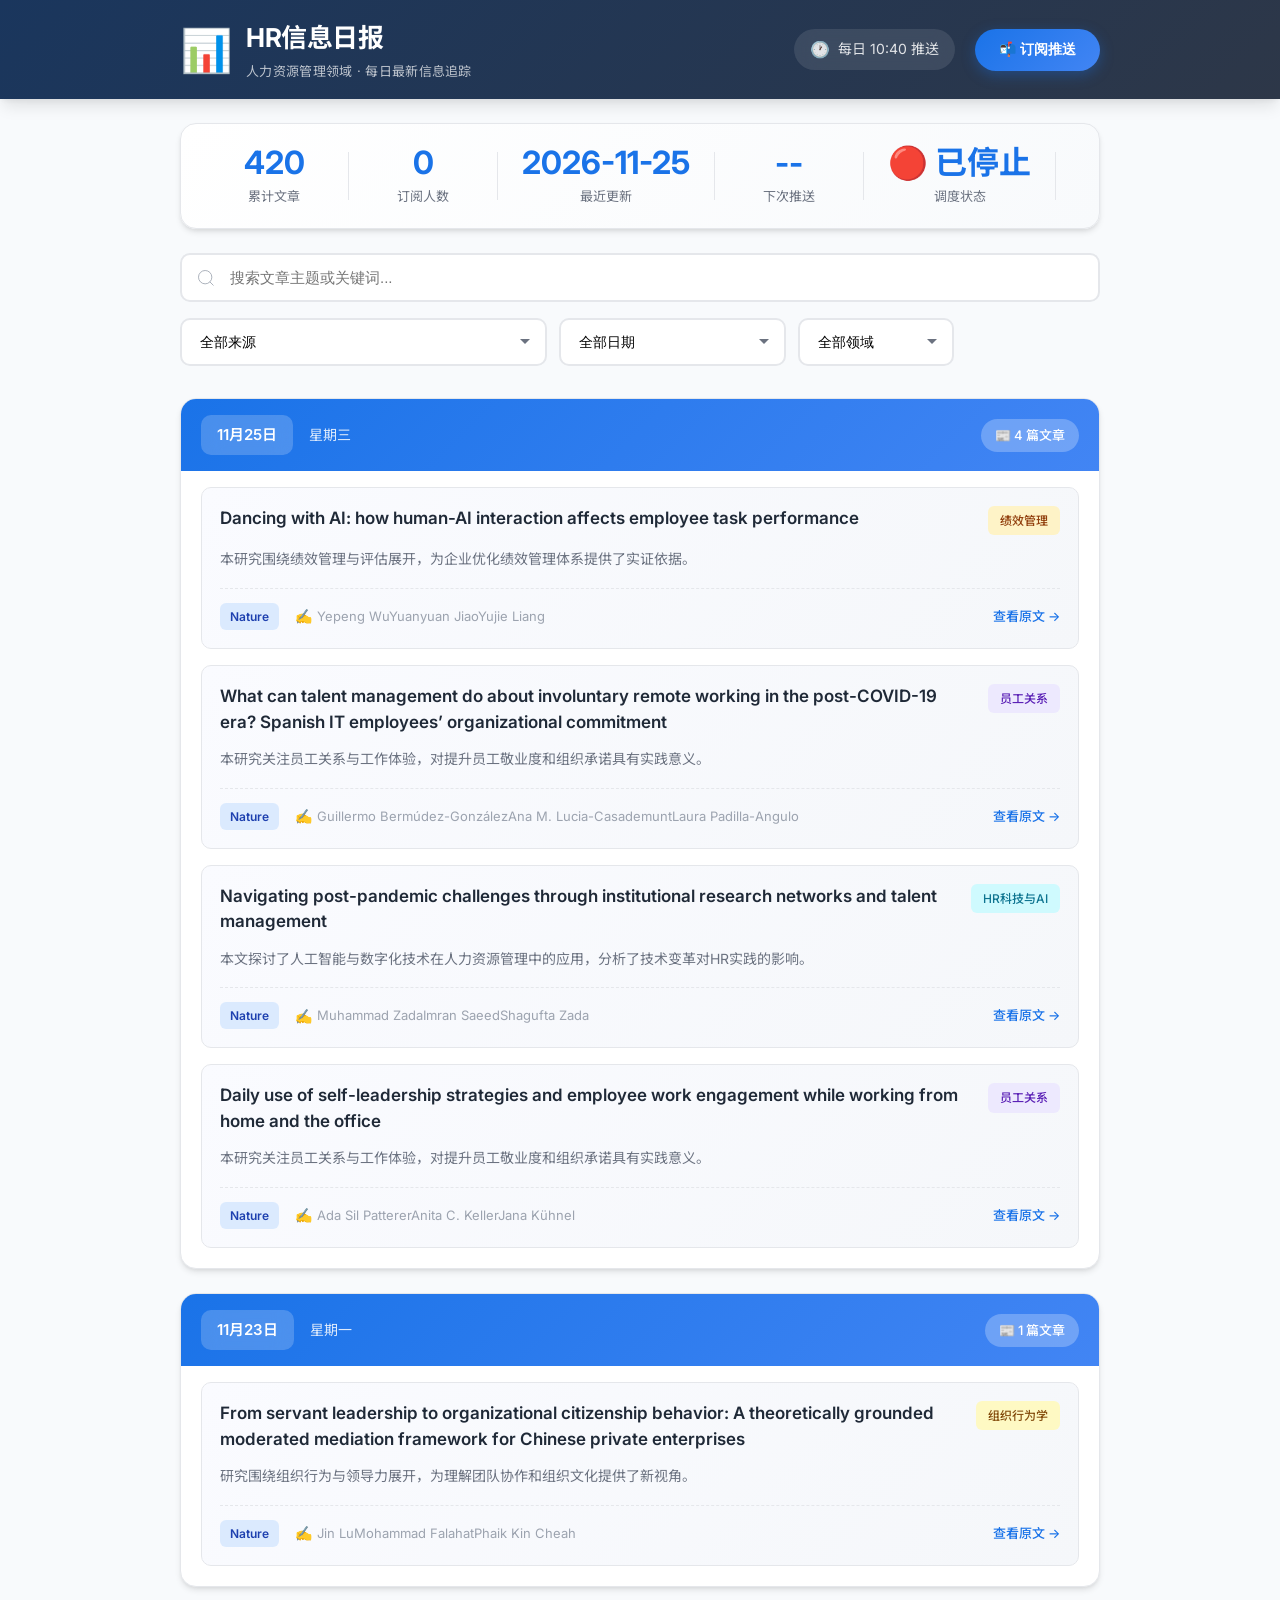
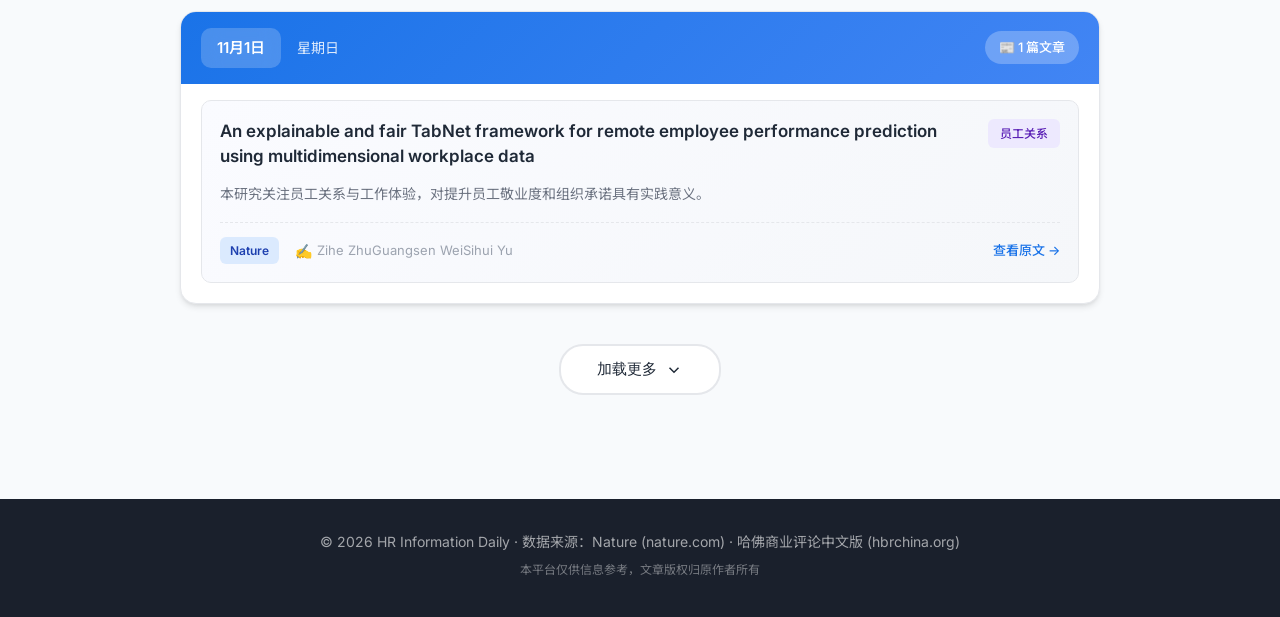
==== commit fa237289: "chore: 自动更新日报数据 2026-11-25" ====
--- a/index.html
+++ b/index.html
@@ -1018,13 +1018,13 @@
 
     <script>
 // ========== HR信息日报 - 自动更新数据 ==========
-// 最后更新: 2026-11-24 20:45:29
+// 最后更新: 2026-11-25 11:12:22
 // 文章总数: 420
 
 const dailyResearchData = [
     {
-        "date": "2026-11-24",
-        "weekday": "星期一",
+        "date": "2026-11-25",
+        "weekday": "星期二",
         "articles": [
             {
                 "id": 1536,
@@ -5296,9 +5296,9 @@
     const STATIC_SOURCES = [{"value": "HBR", "label": "HBR"}, {"value": "Harvard Business Review", "label": "Harvard Business Review"}, {"value": "Humanities and Social Sciences Communications", "label": "Humanities and Social Sciences Communications"}, {"value": "Nature", "label": "Nature"}, {"value": "Scientific Reports", "label": "Scientific Reports"}, {"value": "哈佛商业评论中文版", "label": "哈佛商业评论中文版"}];
     const STATIC_TOPICS = [{"value": "compensation", "label": "薪酬福利"}, {"value": "diversity", "label": "多元化与包容性"}, {"value": "employee-relations", "label": "员工关系"}, {"value": "hr-tech", "label": "HR科技与AI"}, {"value": "leadership", "label": "领导力"}, {"value": "organizational-behavior", "label": "组织行为学"}, {"value": "performance", "label": "绩效管理"}, {"value": "recruitment", "label": "招聘与选拔"}, {"value": "training", "label": "培训与发展"}];
     const STATIC_STATS = {"total_articles": 420, "total_subscribers": 0};
-    const STATIC_CALENDAR = [{"date": "2026-11-24", "weekday": "星期一", "article_count": 4}, {"date": "2026-11-23", "weekday": "星期日", "article_count": 1}, {"date": "2026-11-01", "weekday": "星期六", "article_count": 1}, {"date": "2026-10-03", "weekday": "星期五", "article_count": 1}, {"date": "2026-09-30", "weekday": "星期二", "article_count": 1}, {"date": "2026-09-07", "weekday": "星期日", "article_count": 1}, {"date": "2026-08-11", "weekday": "星期一", "article_count": 1}, {"date": "2026-07-10", "weekday": "星期四", "article_count": 1}, {"date": "2026-06-22", "weekday": "星期日", "article_count": 1}, {"date": "2026-05-06", "weekday": "星期二", "article_count": 393}, {"date": "2026-04-20", "weekday": "星期日", "article_count": 15}];
-    const STATIC_ARTICLES = [{"id": 1536, "title": "Dancing with AI: how human-AI interaction affects employee task performance", "topic": "performance", "topicLabel": "绩效管理", "summary": "本研究围绕绩效管理与评估展开，为企业优化绩效管理体系提供了实证依据。", "source": "Nature", "authors": "Yepeng WuYuanyuan JiaoYujie Liang", "link": "https://www.nature.com/articles/s41599-026-09043-5", "push_date": "2026-11-24", "publish_date": "2026-11-24", "fetched_date": "2026-11-24", "created_at": "2026-11-24"}, {"id": 650, "title": "What can talent management do about involuntary remote working in the post-COVID-19 era? Spanish IT employees’ organizational commitment", "topic": "employee-relations", "topicLabel": "员工关系", "summary": "本研究关注员工关系与工作体验，对提升员工敬业度和组织承诺具有实践意义。", "source": "Nature", "authors": "Guillermo Bermúdez-GonzálezAna M. Lucia-CasademuntLaura Padilla-Angulo", "link": "https://www.nature.com/articles/s41599-024-03514-3", "push_date": "2026-11-24", "publish_date": "2026-11-24", "fetched_date": "2026-11-24", "created_at": "2026-11-24"}, {"id": 649, "title": "Navigating post-pandemic challenges through institutional research networks and talent management", "topic": "hr-tech", "topicLabel": "HR科技与AI", "summary": "本文探讨了人工智能与数字化技术在人力资源管理中的应用，分析了技术变革对HR实践的影响。", "source": "Nature", "authors": "Muhammad ZadaImran SaeedShagufta Zada", "link": "https://www.nature.com/articles/s41599-024-03697-9", "push_date": "2026-11-24", "publish_date": "2026-11-24", "fetched_date": "2026-11-24", "created_at": "2026-11-24"}, {"id": 647, "title": "Daily use of self-leadership strategies and employee work engagement while working from home and the office", "topic": "employee-relations", "topicLabel": "员工关系", "summary": "本研究关注员工关系与工作体验，对提升员工敬业度和组织承诺具有实践意义。", "source": "Nature", "authors": "Ada Sil PattererAnita C. KellerJana Kühnel", "link": "https://www.nature.com/articles/s41598-024-71432-0", "push_date": "2026-11-24", "publish_date": "2026-11-24", "fetched_date": "2026-11-24", "created_at": "2026-11-24"}, {"id": 826, "title": "From servant leadership to organizational citizenship behavior: A theoretically grounded moderated mediation framework for Chinese private enterprises", "topic": "organizational-behavior", "topicLabel": "组织行为学", "summary": "研究围绕组织行为与领导力展开，为理解团队协作和组织文化提供了新视角。", "source": "Nature", "authors": "Jin LuMohammad FalahatPhaik Kin Cheah", "link": "https://www.nature.com/articles/s41599-024-03751-6", "push_date": "2026-11-23", "publish_date": "2026-11-23", "fetched_date": "2026-11-23", "created_at": "2026-11-23"}, {"id": 1869, "title": "An explainable and fair TabNet framework for remote employee performance prediction using multidimensional workplace data", "topic": "employee-relations", "topicLabel": "员工关系", "summary": "本研究关注员工关系与工作体验，对提升员工敬业度和组织承诺具有实践意义。", "source": "Nature", "authors": "Zihe ZhuGuangsen WeiSihui Yu", "link": "https://www.nature.com/articles/s41598-026-76297-z", "push_date": "2026-11-01", "publish_date": "2026-11-01", "fetched_date": "2026-11-01", "created_at": "2026-11-01"}, {"id": 1615, "title": "Corporate social responsibility and organizational performance: practices and future research agenda from a twenty-year review", "topic": "performance", "topicLabel": "绩效管理", "summary": "本研究围绕绩效管理与评估展开，为企业优化绩效管理体系提供了实证依据。", "source": "Nature", "authors": "Hongjiang PuQian Zhang", "link": "https://www.nature.com/articles/s41599-026-08802-8", "push_date": "2026-10-03", "publish_date": "2026-10-03", "fetched_date": "2026-10-03", "created_at": "2026-10-03"}, {"id": 1479, "title": "ND in Micro: neuroinclusion and neuroaffirmation for neurodivergent microbiologists", "topic": "diversity", "topicLabel": "多元化与包容性", "summary": "There is a growing awareness and visibility of neurodivergent people and our needs, but we still face workplace challenges. ND in Micro is a new global network that aims to connect, peer-support and raise the profile of neurodivergent microbiologists and our science through virtual and in-person activities and resources.", "source": "Nature", "authors": "Kirsty L. JonesRebecca ThomasKevin Maringer", "link": "https://www.nature.com/articles/s41579-026-01368-x", "push_date": "2026-09-30", "publish_date": "2026-09-30", "fetched_date": "2026-09-30", "created_at": "2026-09-30"}, {"id": 1411, "title": "Workplace ostracism and job performance: revisiting the limits of employee engagement in addressing workplace exclusion", "topic": "employee-relations", "topicLabel": "员工关系", "summary": "本研究关注员工关系与工作体验，对提升员工敬业度和组织承诺具有实践意义。", "source": "Nature", "authors": "Kailash Kumar SahuRavi Kumar MishraShreya Kushwaha", "link": "https://www.nature.com/articles/s41598-026-66273-y", "push_date": "2026-09-07", "publish_date": "2026-09-07", "fetched_date": "2026-09-07", "created_at": "2026-09-07"}, {"id": 1288, "title": "Leveraging neuroleadership and AI-integrated capabilities: empowering entrepreneurial leaders to drive SME performance", "topic": "performance", "topicLabel": "绩效管理", "summary": "本研究围绕绩效管理与评估展开，为企业优化绩效管理体系提供了实证依据。", "source": "Nature", "authors": "Muhammad MohsinMohamad Zulkifli Bin Abdul RahimYuen Yee Yen", "link": "https://www.nature.com/articles/s41599-026-08621-x", "push_date": "2026-08-11", "publish_date": "2026-08-11", "fetched_date": "2026-08-11", "created_at": "2026-08-11"}, {"id": 1064, "title": "Threshold conditions for employee innovation: qualitative evidence from hierarchical organizations", "topic": "employee-relations", "topicLabel": "员工关系", "summary": "本研究关注员工关系与工作体验，对提升员工敬业度和组织承诺具有实践意义。", "source": "Nature", "authors": "Mohamed Mohiya", "link": "https://www.nature.com/articles/s41598-026-60218-1", "push_date": "2026-07-10", "publish_date": "2026-07-10", "fetched_date": "2026-07-10", "created_at": "2026-07-10"}, {"id": 911, "title": "The influence of moral leadership (in)congruence on negative workplace gossip is explained by perceived hypocrisy", "topic": "employee-relations", "topicLabel": "员工关系", "summary": "本研究关注员工关系与工作体验，对提升员工敬业度和组织承诺具有实践意义。", "source": "Nature", "authors": "Qingling ChenZhaohui LiuGuanfeng Shi", "link": "https://www.nature.com/articles/s41598-026-54395-2", "push_date": "2026-06-22", "publish_date": "2026-06-22", "fetched_date": "2026-06-22", "created_at": "2026-06-22"}, {"id": 822, "title": "The startup balancing act: Hiring the right talent", "topic": "recruitment", "topicLabel": "招聘与选拔", "summary": "本研究探讨了招聘与人才选拔领域的重要议题，通过实证分析揭示了相关因素的影响机制和实践启示。", "source": "Nature", "authors": "Simon Moroney", "link": "https://www.nature.com/articles/nbt0598supp", "push_date": "2026-05-06", "publish_date": "2026-05-06", "fetched_date": "2026-05-06", "created_at": "2026-05-06"}, {"id": 821, "title": "Succession planning: Putting an organization's knowledge to work", "topic": "recruitment", "topicLabel": "招聘与选拔", "summary": "From recruiting the right candidate to developing new leadership from within, succession planning is essential for an organization to meet its strategic goals.", "source": "Nature", "authors": "Kevin ButlerDona E. Roche-Tarry", "link": "https://www.nature.com/articles/nbt0202-201", "push_date": "2026-05-06", "publish_date": "2026-05-06", "fetched_date": "2026-05-06", "created_at": "2026-05-06"}, {"id": 820, "title": "Effective Talent Management", "topic": "hr-tech", "topicLabel": "HR科技与AI", "summary": "Reprinted with permission from Electronic Recruiting News. For more articles like this seewww.interbiznet.com.", "source": "Nature", "authors": "Nature Editorial", "link": "https://www.nature.com/articles/nj0080", "push_date": "2026-05-06", "publish_date": "2026-05-06", "fetched_date": "2026-05-06", "created_at": "2026-05-06"}, {"id": 819, "title": "Using publicly available information to create exposure and risk-based ranking of chemicals used in the workplace and consumer products", "topic": "employee-relations", "topicLabel": "员工关系", "summary": "本研究关注员工关系与工作体验，对提升员工敬业度和组织承诺具有实践意义。", "source": "Nature", "authors": "Michael A JayjockChristine F ChaissonPaul S Price", "link": "https://www.nature.com/articles/jes200843", "push_date": "2026-05-06", "publish_date": "2026-05-06", "fetched_date": "2026-05-06", "created_at": "2026-05-06"}, {"id": 818, "title": "Back to balance: labour therapeutics and the depoliticisation of workplace distress", "topic": "employee-relations", "topicLabel": "员工关系", "summary": "本研究关注员工关系与工作体验，对提升员工敬业度和组织承诺具有实践意义。", "source": "Nature", "authors": "James Davies", "link": "https://www.nature.com/articles/palcomms201627", "push_date": "2026-05-06", "publish_date": "2026-05-06", "fetched_date": "2026-05-06", "created_at": "2026-05-06"}, {"id": 817, "title": "Stepping up to be a role model for LGBTQ inclusion in science", "topic": "diversity", "topicLabel": "多元化与包容性", "summary": "Neil Reavey describes how scientists can support or lead initiatives in their organizations.", "source": "Nature", "authors": "Neil Reavey", "link": "https://www.nature.com/articles/d41586-019-01146-1", "push_date": "2026-05-06", "publish_date": "2026-05-06", "fetched_date": "2026-05-06", "created_at": "2026-05-06"}, {"id": 816, "title": "Global labor flow network reveals the hierarchical organization and dynamics of geo-industrial clusters", "topic": "performance", "topicLabel": "绩效管理", "summary": "There is a lack of systematic approaches to identify and analyze the hierarchical structure of geo-industrial clusters at the global scale. Here the authors use LinkedIn's employment history data to construct a global labor flow network from which they find that the resulting geo-industrial clusters exhibit a stronger association between the influx of educated-workers and financial performance compared to existing aggregation units.", "source": "Nature", "authors": "Jaehyuk ParkIan B. WoodYong-Yeol Ahn", "link": "https://www.nature.com/articles/s41467-019-11380-w", "push_date": "2026-05-06", "publish_date": "2026-05-06", "fetched_date": "2026-05-06", "created_at": "2026-05-06"}, {"id": 815, "title": "Why we need to increase diversity in the immunology research community", "topic": "diversity", "topicLabel": "多元化与包容性", "summary": "The immunology research community lacks diversity, particularly at the top. Here I discuss diversity, inclusion and equity and their benefit to science. I suggest steps we can take to achieve a more diverse and inclusive community.", "source": "Nature", "authors": "Akiko Iwasaki", "link": "https://www.nature.com/articles/s41590-019-0470-6", "push_date": "2026-05-06", "publish_date": "2026-05-06", "fetched_date": "2026-05-06", "created_at": "2026-05-06"}, {"id": 814, "title": "Diversity and inclusion in Australian astronomy", "topic": "diversity", "topicLabel": "多元化与包容性", "summary": "An overview of the nationwide programmes that are making an impact on diversity, culture and climate in Australia is presented, along with the most promising and innovative initiatives in Australian universities and institutions.", "source": "Nature", "authors": "Lisa J. Kewley", "link": "https://www.nature.com/articles/s41550-019-0954-1", "push_date": "2026-05-06", "publish_date": "2026-05-06", "fetched_date": "2026-05-06", "created_at": "2026-05-06"}, {"id": 813, "title": "Diversity and inclusion: why it also makes business sense", "topic": "diversity", "topicLabel": "多元化与包容性", "summary": "A better balance of men and women in leadership positions could lead to higher profitability in scientific enterprises, argues Akshay Kumar.", "source": "Nature", "authors": "Nature Editorial", "link": "https://www.nature.com/articles/nindia", "push_date": "2026-05-06", "publish_date": "2026-05-06", "fetched_date": "2026-05-06", "created_at": "2026-05-06"}, {"id": 812, "title": "Improving sex and gender identity equity and inclusion at conservation and ecology conferences", "topic": "diversity", "topicLabel": "多元化与包容性", "summary": "Tulloch details a six-step timeline that improves ecology and conservation conference inclusion by embedding diversity and equity into planning, financing, marketing, scientific and social scheduling, evaluation and reporting.", "source": "Nature", "authors": "Ayesha I. T. Tulloch", "link": "https://www.nature.com/articles/s41559-020-1255-x", "push_date": "2026-05-06", "publish_date": "2026-05-06", "fetched_date": "2026-05-06", "created_at": "2026-05-06"}, {"id": 811, "title": "Age discrimination in the workplace hurts us all", "topic": "employee-relations", "topicLabel": "员工关系", "summary": "When older workers are discriminated against, everyone is affected. Age discrimination negatively impacts not only individual workers but also their families and the broader economy, argues Joo Yeoun Suh.", "source": "Nature", "authors": "Joo Yeoun Suh", "link": "https://www.nature.com/articles/s43587-020-00023-1", "push_date": "2026-05-06", "publish_date": "2026-05-06", "fetched_date": "2026-05-06", "created_at": "2026-05-06"}, {"id": 810, "title": "Equality, diversity and inclusion", "topic": "diversity", "topicLabel": "多元化与包容性", "summary": "本研究关注职场多元化和包容性议题，对促进公平就业和组织多样性具有重要启示。", "source": "Nature", "authors": "Priya Sharma", "link": "https://www.nature.com/articles/s41407-021-0588-x", "push_date": "2026-05-06", "publish_date": "2026-05-06", "fetched_date": "2026-05-06", "created_at": "2026-05-06"}, {"id": 809, "title": "Between a rock and a workplace", "topic": "employee-relations", "topicLabel": "员工关系", "summary": "Working spaces and cultures in the geosciences need to change in order to attract, safeguard and retain people with disabilities.", "source": "Nature", "authors": "Anya Lawrence", "link": "https://www.nature.com/articles/s41561-021-00775-4", "push_date": "2026-05-06", "publish_date": "2026-05-06", "fetched_date": "2026-05-06", "created_at": "2026-05-06"}, {"id": 808, "title": "Implementing diversity, equity and inclusion efforts at conferences", "topic": "diversity", "topicLabel": "多元化与包容性", "summary": "The scientific research environment struggles to be an inclusive and diverse place. Initiatives such as the Minority Carriers event at the Photovoltaics Specialists Conference not only support marginalized researchers but also delineate the changes that need to be made and actions that should be taken to make the research space inclusive.", "source": "Nature", "authors": "Lyndsey McMillon-Brown", "link": "https://www.nature.com/articles/s41560-021-00926-2", "push_date": "2026-05-06", "publish_date": "2026-05-06", "fetched_date": "2026-05-06", "created_at": "2026-05-06"}, {"id": 807, "title": "The scientific workplace in 2021", "topic": "employee-relations", "topicLabel": "员工关系", "summary": "The impact on careers of a lingering pandemic and industrial unrest were among the challenges faced by working scientists in the past 12 months", "source": "Nature", "authors": "Chris Woolston", "link": "https://www.nature.com/articles/d41586-021-03710-0", "push_date": "2026-05-06", "publish_date": "2026-05-06", "fetched_date": "2026-05-06", "created_at": "2026-05-06"}, {"id": 806, "title": "Reconsidering the role of alcohol in the scientific workplace", "topic": "employee-relations", "topicLabel": "员工关系", "summary": "Some societies and event organizers are rethinking their alcohol policies in a bid to be more inclusive.", "source": "Nature", "authors": "Nikki Forrester", "link": "https://www.nature.com/articles/d41586-021-03773-z", "push_date": "2026-05-06", "publish_date": "2026-05-06", "fetched_date": "2026-05-06", "created_at": "2026-05-06"}, {"id": 805, "title": "A talent network of Black microbiologists", "topic": "hr-tech", "topicLabel": "HR科技与AI", "summary": "本文探讨了人工智能与数字化技术在人力资源管理中的应用，分析了技术变革对HR实践的影响。", "source": "Nature", "authors": "Chelsey C. SpriggsNikea PittmanAriangela J. Kozik", "link": "https://www.nature.com/articles/s41564-022-01085-0", "push_date": "2026-05-06", "publish_date": "2026-05-06", "fetched_date": "2026-05-06", "created_at": "2026-05-06"}, {"id": 804, "title": "Workplace mistreatment for US women: best practices for counselors", "topic": "employee-relations", "topicLabel": "员工关系", "summary": "本研究关注员工关系与工作体验，对提升员工敬业度和组织承诺具有实践意义。", "source": "Nature", "authors": "Stephanie T. Burns", "link": "https://www.nature.com/articles/s41599-022-01154-z", "push_date": "2026-05-06", "publish_date": "2026-05-06", "fetched_date": "2026-05-06", "created_at": "2026-05-06"}, {"id": 803, "title": "Inclusion of LGBT+ researchers is key", "topic": "diversity", "topicLabel": "多元化与包容性", "summary": "本研究关注职场多元化和包容性议题，对促进公平就业和组织多样性具有重要启示。", "source": "Nature", "authors": "Deni Mazrekaj", "link": "https://www.nature.com/articles/d41586-022-01187-z", "push_date": "2026-05-06", "publish_date": "2026-05-06", "fetched_date": "2026-05-06", "created_at": "2026-05-06"}, {"id": 802, "title": "Funding and oversight for diversity initiatives", "topic": "diversity", "topicLabel": "多元化与包容性", "summary": "As the importance of diversity, equity and inclusion within teams grows, large organizations are starting to commit to funding and data-driven action to build on and sustain the momentum.", "source": "Nature", "authors": "Nature Editorial", "link": "https://www.nature.com/articles/s41550-022-01731-x", "push_date": "2026-05-06", "publish_date": "2026-05-06", "fetched_date": "2026-05-06", "created_at": "2026-05-06"}, {"id": 801, "title": "Diversity, equity and inclusion actions from the NCATS Clinical and Translational Science awarded programs", "topic": "diversity", "topicLabel": "多元化与包容性", "summary": "本研究关注职场多元化和包容性议题，对促进公平就业和组织多样性具有重要启示。", "source": "Nature", "authors": "L. Ebony BoulwareAlfred VitaleLeonard E. Egede", "link": "https://www.nature.com/articles/s41591-022-01863-7", "push_date": "2026-05-06", "publish_date": "2026-05-06", "fetched_date": "2026-05-06", "created_at": "2026-05-06"}, {"id": 800, "title": "Motivators of employee commitment at multinational organisations in emerging economies: Empirical evidence from Nigeria", "topic": "employee-relations", "topicLabel": "员工关系", "summary": "本研究关注员工关系与工作体验，对提升员工敬业度和组织承诺具有实践意义。", "source": "Nature", "authors": "Henry Inegbedion", "link": "https://www.nature.com/articles/s41599-022-01169-6", "push_date": "2026-05-06", "publish_date": "2026-05-06", "fetched_date": "2026-05-06", "created_at": "2026-05-06"}, {"id": 799, "title": "Community voices: policy proposals to promote inclusion in academia through the lens of women in science", "topic": "diversity", "topicLabel": "多元化与包容性", "summary": "Diversity is a creative force that broadens views and enhances ideas; it increases productivity as well as the impact of our science, making our respective organisations more agile and timely. Equality of opportunity is a key to success for any research organisation. Here we argue that every research organisation, whether in academia or in industry, needs to have better inclusion policies to harness the benefits of diversity in research. Drawing from our personal experiences and perspectives as women in science, we share our suggestions on how to promote inclusion in academia and create a better research culture for all. Our shared experiences highlight the many hurdles women in science face on a daily basis. We stress that rules and regulations, as well as education for awareness, will play critical role in this much needed shift from a male-dominated scientific culture that dates from Victorian times to a modern focus on gender equality in science. The key ingredients of this new culture will be flexibility, transparency, fairness and thoughtfulness.", "source": "Nature", "authors": "Sarah A. TeichmannMuzlifah HaniffaJasmin Fisher", "link": "https://www.nature.com/articles/s41467-022-31616-6", "push_date": "2026-05-06", "publish_date": "2026-05-06", "fetched_date": "2026-05-06", "created_at": "2026-05-06"}, {"id": 798, "title": "Organizational culture as a mediator of credible leadership influence on work engagement: empirical studies in private hospitals in East Java, Indonesia", "topic": "organizational-behavior", "topicLabel": "组织行为学", "summary": "研究围绕组织行为与领导力展开，为理解团队协作和组织文化提供了新视角。", "source": "Nature", "authors": "Veronika Agustini SrimulyaniYustinus Budi Hermanto", "link": "https://www.nature.com/articles/s41599-022-01289-z", "push_date": "2026-05-06", "publish_date": "2026-05-06", "fetched_date": "2026-05-06", "created_at": "2026-05-06"}, {"id": 797, "title": "BDA CPD course on Equality, Diversity and Inclusion", "topic": "diversity", "topicLabel": "多元化与包容性", "summary": "本研究关注职场多元化和包容性议题，对促进公平就业和组织多样性具有重要启示。", "source": "Nature", "authors": "Nature Editorial", "link": "https://www.nature.com/articles/s41404-022-1766-z", "push_date": "2026-05-06", "publish_date": "2026-05-06", "fetched_date": "2026-05-06", "created_at": "2026-05-06"}, {"id": 796, "title": "Diversity and inclusion is a must to make innovation work for all", "topic": "diversity", "topicLabel": "多元化与包容性", "summary": "Fostering a creative and constructive dynamic between groups is a recipe for success.", "source": "Nature", "authors": "Marte C. W. Solheim", "link": "https://www.nature.com/articles/d41586-022-04205-2", "push_date": "2026-05-06", "publish_date": "2026-05-06", "fetched_date": "2026-05-06", "created_at": "2026-05-06"}, {"id": 795, "title": "Equality, diversity and inclusion and dental care professionals", "topic": "diversity", "topicLabel": "多元化与包容性", "summary": "本研究关注职场多元化和包容性议题，对促进公平就业和组织多样性具有重要启示。", "source": "Nature", "authors": "Miranda SteeplesSimone Ruzario", "link": "https://www.nature.com/articles/s41415-023-5456-y", "push_date": "2026-05-06", "publish_date": "2026-05-06", "fetched_date": "2026-05-06", "created_at": "2026-05-06"}, {"id": 794, "title": "Stages of organizational development and employee assistance programs in Taiwan", "topic": "training", "topicLabel": "培训与发展", "summary": "本文聚焦于员工培训与职业发展话题，研究发现对组织学习和人才成长具有重要参考价值。", "source": "Nature", "authors": "Yin-Che ChenYun-Chu ChenHui-Chuang Chu", "link": "https://www.nature.com/articles/s41599-023-01567-4", "push_date": "2026-05-06", "publish_date": "2026-05-06", "fetched_date": "2026-05-06", "created_at": "2026-05-06"}, {"id": 793, "title": "Scientists with intersecting privilege must work towards institutional inclusion", "topic": "diversity", "topicLabel": "多元化与包容性", "summary": "The enduring lack of diversity, equity and inclusion (DEI) in academia is arguably the biggest challenge facing universities. Progress has been slow and dependent on the efforts of marginalized faculty. We explain why this is a problem, offer potential solutions and ask those with intersecting privilege and power to be the drivers of change.", "source": "Nature", "authors": "Felicity M. DavisSalah EliasVaishnavi Ananthanarayanan", "link": "https://www.nature.com/articles/s41556-023-01143-7", "push_date": "2026-05-06", "publish_date": "2026-05-06", "fetched_date": "2026-05-06", "created_at": "2026-05-06"}, {"id": 792, "title": "Factors influencing home care workers’ loyalty in long-term nursing services", "topic": "hr-tech", "topicLabel": "HR科技与AI", "summary": "本文探讨了人工智能与数字化技术在人力资源管理中的应用，分析了技术变革对HR实践的影响。", "source": "Nature", "authors": "Wei HsuYen-Chi ChaoChih-Hao Yang", "link": "https://www.nature.com/articles/s41599-023-01819-3", "push_date": "2026-05-06", "publish_date": "2026-05-06", "fetched_date": "2026-05-06", "created_at": "2026-05-06"}, {"id": 791, "title": "What is hindering the drug development industry from achieving diversity, equity and inclusion in its workforce?", "topic": "diversity", "topicLabel": "多元化与包容性", "summary": "Establishing accountability by implementing measurable metrics to track and monitor DEI dynamics can ensure that it becomes central to an organization’s strategy.", "source": "Nature", "authors": "Jennifer Y. KimEmily Botto", "link": "https://www.nature.com/articles/s41587-023-01817-5", "push_date": "2026-05-06", "publish_date": "2026-05-06", "fetched_date": "2026-05-06", "created_at": "2026-05-06"}, {"id": 790, "title": "The interplay between internal communication, employee engagement, job satisfaction, and employee loyalty in higher education institutions in Vietnam", "topic": "employee-relations", "topicLabel": "员工关系", "summary": "本研究关注员工关系与工作体验，对提升员工敬业度和组织承诺具有实践意义。", "source": "Nature", "authors": "Cao Minh Anh NguyenMinh-Tri Ha", "link": "https://www.nature.com/articles/s41599-023-01806-8", "push_date": "2026-05-06", "publish_date": "2026-05-06", "fetched_date": "2026-05-06", "created_at": "2026-05-06"}, {"id": 789, "title": "AI technology application and employee responsibility", "topic": "employee-relations", "topicLabel": "员工关系", "summary": "本研究关注员工关系与工作体验，对提升员工敬业度和组织承诺具有实践意义。", "source": "Nature", "authors": "Jing WangZeyu XingRui Zhang", "link": "https://www.nature.com/articles/s41599-023-01843-3", "push_date": "2026-05-06", "publish_date": "2026-05-06", "fetched_date": "2026-05-06", "created_at": "2026-05-06"}, {"id": 788, "title": "Family–work conflict and work-from-home productivity: do work engagement and self-efficacy mediate?", "topic": "performance", "topicLabel": "绩效管理", "summary": "本研究围绕绩效管理与评估展开，为企业优化绩效管理体系提供了实证依据。", "source": "Nature", "authors": "Seng-Su TsangZhih-Lin LiuThi Vinh Tran Nguyen", "link": "https://www.nature.com/articles/s41599-023-01929-y", "push_date": "2026-05-06", "publish_date": "2026-05-06", "fetched_date": "2026-05-06", "created_at": "2026-05-06"}, {"id": 787, "title": "Workplace-based knowledge exchange programmes between academics, policymakers and providers in the health and social care sector: a scoping review and mapping exercise", "topic": "employee-relations", "topicLabel": "员工关系", "summary": "本研究关注员工关系与工作体验，对提升员工敬业度和组织承诺具有实践意义。", "source": "Nature", "authors": "Stephanie KumpunenBernadeta BridgwoodLuisa M. Pettigrew", "link": "https://www.nature.com/articles/s41599-023-01932-3", "push_date": "2026-05-06", "publish_date": "2026-05-06", "fetched_date": "2026-05-06", "created_at": "2026-05-06"}, {"id": 786, "title": "Knowledge sharing and innovation performance: a case study on the impact of organizational culture, structural capital, human resource management practices, and relational capital of real estate agents", "topic": "organizational-behavior", "topicLabel": "组织行为学", "summary": "研究围绕组织行为与领导力展开，为理解团队协作和组织文化提供了新视角。", "source": "Nature", "authors": "Chung-Chang LeeWen-Chih YehYuan-Chen Luo", "link": "https://www.nature.com/articles/s41599-023-02185-w", "push_date": "2026-05-06", "publish_date": "2026-05-06", "fetched_date": "2026-05-06", "created_at": "2026-05-06"}, {"id": 785, "title": "A field study of the impacts of workplace diversity on the recruitment of minority group members", "topic": "recruitment", "topicLabel": "招聘与选拔", "summary": "A Registered Report field study by Nichols et al. finds little evidence that images of organizational diversity change the volume or quality of minority applicants. Stronger commitments to diversity may be needed to increase recruitment of minority applicants.", "source": "Nature", "authors": "Aaron D. NicholsJordan AxtDan Ariely", "link": "https://www.nature.com/articles/s41562-023-01731-5", "push_date": "2026-05-06", "publish_date": "2026-05-06", "fetched_date": "2026-05-06", "created_at": "2026-05-06"}, {"id": 784, "title": "Emotional intelligence as a conduit for improved occupational health safety environment in the oil and gas sector", "topic": "hr-tech", "topicLabel": "HR科技与AI", "summary": "本文探讨了人工智能与数字化技术在人力资源管理中的应用，分析了技术变革对HR实践的影响。", "source": "Nature", "authors": "Nkrumah Nana Kwame EdmundLiu SuxiaArielle Doris Tetgoum Kachie", "link": "https://www.nature.com/articles/s41598-023-46886-3", "push_date": "2026-05-06", "publish_date": "2026-05-06", "fetched_date": "2026-05-06", "created_at": "2026-05-06"}, {"id": 783, "title": "The achievement of gender parity in a large astrophysics research centre", "topic": "diversity", "topicLabel": "多元化与包容性", "summary": "The ASTRO 3D Centre of Excellence achieved 50% women personnel over a 5 yr time-frame by implementing a suite of evidence-based recruitment and retention initiatives. These initiatives changed how postdoctoral researchers were recruited and helped to develop a supportive and positive culture.", "source": "Nature", "authors": "Lisa J. KewleyJ. Stuart B. WyitheIngrid McCarthy", "link": "https://www.nature.com/articles/s41550-023-02079-6", "push_date": "2026-05-06", "publish_date": "2026-05-06", "fetched_date": "2026-05-06", "created_at": "2026-05-06"}, {"id": 782, "title": "Employee work engagement in the digital transformation of enterprises: a fuzzy-set qualitative comparative analysis", "topic": "employee-relations", "topicLabel": "员工关系", "summary": "本研究关注员工关系与工作体验，对提升员工敬业度和组织承诺具有实践意义。", "source": "Nature", "authors": "Di YeBin XuYenchun Jim Wu", "link": "https://www.nature.com/articles/s41599-023-02418-y", "push_date": "2026-05-06", "publish_date": "2026-05-06", "fetched_date": "2026-05-06", "created_at": "2026-05-06"}, {"id": 781, "title": "Lifelong learning in the workplace: the knowledge management role of corporate universities in China", "topic": "training", "topicLabel": "培训与发展", "summary": "本文聚焦于员工培训与职业发展话题，研究发现对组织学习和人才成长具有重要参考价值。", "source": "Nature", "authors": "Yuhang HanYi ZhouJiaoyan Jiang", "link": "https://www.nature.com/articles/s41599-024-02693-3", "push_date": "2026-05-06", "publish_date": "2026-05-06", "fetched_date": "2026-05-06", "created_at": "2026-05-06"}, {"id": 780, "title": "The relationship between strategic human resource management, green innovation and environmental performance: a moderated-mediation model", "topic": "performance", "topicLabel": "绩效管理", "summary": "本研究围绕绩效管理与评估展开，为企业优化绩效管理体系提供了实证依据。", "source": "Nature", "authors": "Michael Yao-Ping PengLi ZhangYuan He", "link": "https://www.nature.com/articles/s41599-024-02754-7", "push_date": "2026-05-06", "publish_date": "2026-05-06", "fetched_date": "2026-05-06", "created_at": "2026-05-06"}, {"id": 779, "title": "Workplace cyberbullying and social capital among Jordanian university academic staff: a cross-sectional study", "topic": "employee-relations", "topicLabel": "员工关系", "summary": "本研究关注员工关系与工作体验，对提升员工敬业度和组织承诺具有实践意义。", "source": "Nature", "authors": "Maissa N. AlrawashdehRula Odeh AlsawalqaAbdullah Mahmod Ibrahim", "link": "https://www.nature.com/articles/s41599-024-02805-z", "push_date": "2026-05-06", "publish_date": "2026-05-06", "fetched_date": "2026-05-06", "created_at": "2026-05-06"}, {"id": 778, "title": "A framework for the facilitation of accelerated leadership and management capability development in the workplace", "topic": "training", "topicLabel": "培训与发展", "summary": "本文聚焦于员工培训与职业发展话题，研究发现对组织学习和人才成长具有重要参考价值。", "source": "Nature", "authors": "Gregory J. HarperRoslyn CameronChristine Edwards", "link": "https://www.nature.com/articles/s41599-024-02758-3", "push_date": "2026-05-06", "publish_date": "2026-05-06", "fetched_date": "2026-05-06", "created_at": "2026-05-06"}, {"id": 777, "title": "Workplace digitalization and workload: changes and reciprocal relations across 3 years", "topic": "employee-relations", "topicLabel": "员工关系", "summary": "本研究关注员工关系与工作体验，对提升员工敬业度和组织承诺具有实践意义。", "source": "Nature", "authors": "Hannes ZacherCort W. Rudolph", "link": "https://www.nature.com/articles/s41598-024-56537-w", "push_date": "2026-05-06", "publish_date": "2026-05-06", "fetched_date": "2026-05-06", "created_at": "2026-05-06"}, {"id": 776, "title": "An investigation into employees’ factors of flexible working hours (FWH) for productivity in Saudi: a mixed qualitative triangulation", "topic": "performance", "topicLabel": "绩效管理", "summary": "本研究围绕绩效管理与评估展开，为企业优化绩效管理体系提供了实证依据。", "source": "Nature", "authors": "Mohamed Mohiya", "link": "https://www.nature.com/articles/s41599-024-02929-2", "push_date": "2026-05-06", "publish_date": "2026-05-06", "fetched_date": "2026-05-06", "created_at": "2026-05-06"}, {"id": 775, "title": "Dangers of speech technology for workplace diversity", "topic": "employee-relations", "topicLabel": "员工关系", "summary": "Speech technology offers many applications to enhance employee productivity and efficiency. Yet new dangers arise for marginalized groups, potentially jeopardizing organizational efforts to promote workplace diversity. Our analysis delves into three critical risks of speech technology and offers guidance for mitigating these risks responsibly.", "source": "Nature", "authors": "Mike Horia Mihail TeodorescuMingang K. GeigerLily Morse", "link": "https://www.nature.com/articles/s42256-024-00827-5", "push_date": "2026-05-06", "publish_date": "2026-05-06", "fetched_date": "2026-05-06", "created_at": "2026-05-06"}, {"id": 774, "title": "Decent work and innovative work behavior of academic staff in higher education institutions: the mediating role of work engagement and job self-efficacy", "topic": "training", "topicLabel": "培训与发展", "summary": "本文聚焦于员工培训与职业发展话题，研究发现对组织学习和人才成长具有重要参考价值。", "source": "Nature", "authors": "Rasha S. HassanHala M. G. AminHebatallah Ghoneim", "link": "https://www.nature.com/articles/s41599-024-03177-0", "push_date": "2026-05-06", "publish_date": "2026-05-06", "fetched_date": "2026-05-06", "created_at": "2026-05-06"}, {"id": 773, "title": "Employees’ pro-environmental behavior in an organization: a case study in the UAE", "topic": "employee-relations", "topicLabel": "员工关系", "summary": "本研究关注员工关系与工作体验，对提升员工敬业度和组织承诺具有实践意义。", "source": "Nature", "authors": "Nadin AlherimiZeki MarvaAyman Alzaatreh", "link": "https://www.nature.com/articles/s41598-024-66047-4", "push_date": "2026-05-06", "publish_date": "2026-05-06", "fetched_date": "2026-05-06", "created_at": "2026-05-06"}, {"id": 772, "title": "Enhancing organizational sustainable innovation performance through organizational readiness for big data analytics", "topic": "organizational-behavior", "topicLabel": "组织行为学", "summary": "研究围绕组织行为与领导力展开，为理解团队协作和组织文化提供了新视角。", "source": "Nature", "authors": "Muhammad ArshadAneela QadirMuhammad Rafique", "link": "https://www.nature.com/articles/s41599-024-03424-4", "push_date": "2026-05-06", "publish_date": "2026-05-06", "fetched_date": "2026-05-06", "created_at": "2026-05-06"}, {"id": 771, "title": "Breaking down barriers: exploring the impact of social capital on knowledge sharing and transfer in the workplace", "topic": "employee-relations", "topicLabel": "员工关系", "summary": "本研究关注员工关系与工作体验，对提升员工敬业度和组织承诺具有实践意义。", "source": "Nature", "authors": "Michael Yao-Ping Peng", "link": "https://www.nature.com/articles/s41599-024-03384-9", "push_date": "2026-05-06", "publish_date": "2026-05-06", "fetched_date": "2026-05-06", "created_at": "2026-05-06"}, {"id": 770, "title": "Lived experiences of sexual minorities in their achievement of leadership and psychosocial well-being in organizational settings", "topic": "organizational-behavior", "topicLabel": "组织行为学", "summary": "研究围绕组织行为与领导力展开，为理解团队协作和组织文化提供了新视角。", "source": "Nature", "authors": "Renata Della TorreHenrique Pereira", "link": "https://www.nature.com/articles/s41599-024-03504-5", "push_date": "2026-05-06", "publish_date": "2026-05-06", "fetched_date": "2026-05-06", "created_at": "2026-05-06"}, {"id": 769, "title": "Report finds only one in three black academics say that their workplace is inclusive", "topic": "employee-relations", "topicLabel": "员工关系", "summary": "本研究关注员工关系与工作体验，对提升员工敬业度和组织承诺具有实践意义。", "source": "Nature", "authors": "Nature Editorial", "link": "https://www.nature.com/articles/s41404-024-2888-2", "push_date": "2026-05-06", "publish_date": "2026-05-06", "fetched_date": "2026-05-06", "created_at": "2026-05-06"}, {"id": 768, "title": "Generative AI as a catalyst for HRM practices: mediating effects of trust", "topic": "hr-tech", "topicLabel": "HR科技与AI", "summary": "本文探讨了人工智能与数字化技术在人力资源管理中的应用，分析了技术变革对HR实践的影响。", "source": "Nature", "authors": "K. D. V. PrasadTanmoy De", "link": "https://www.nature.com/articles/s41599-024-03842-4", "push_date": "2026-05-06", "publish_date": "2026-05-06", "fetched_date": "2026-05-06", "created_at": "2026-05-06"}, {"id": 767, "title": "From challenges to opportunities: navigating the human response to automated agents in the workplace", "topic": "employee-relations", "topicLabel": "员工关系", "summary": "本研究关注员工关系与工作体验，对提升员工敬业度和组织承诺具有实践意义。", "source": "Nature", "authors": "Ivan ÐulaTabea BerberenaMaria Wirzberger", "link": "https://www.nature.com/articles/s41599-024-03962-x", "push_date": "2026-05-06", "publish_date": "2026-05-06", "fetched_date": "2026-05-06", "created_at": "2026-05-06"}, {"id": 766, "title": "‘Anyone engaging in scientific practice shouldn’t be excluded’: The United Kingdom’s only Black chemistry professor, on diversity", "topic": "diversity", "topicLabel": "多元化与包容性", "summary": "Chemist Robert Mokaya works to advance equality in science for Black researchers in the United Kingdom and sub-Saharan Africa.", "source": "Nature", "authors": "Shihab Jamal", "link": "https://www.nature.com/articles/d41586-024-02972-8", "push_date": "2026-05-06", "publish_date": "2026-05-06", "fetched_date": "2026-05-06", "created_at": "2026-05-06"}, {"id": 765, "title": "Beyond diversity: the impact mechanism of organizational inclusion on employee knowledge hoarding", "topic": "diversity", "topicLabel": "多元化与包容性", "summary": "本研究关注职场多元化和包容性议题，对促进公平就业和组织多样性具有重要启示。", "source": "Nature", "authors": "Qingheng ChengQiao YanTing Nie", "link": "https://www.nature.com/articles/s41599-024-04085-z", "push_date": "2026-05-06", "publish_date": "2026-05-06", "fetched_date": "2026-05-06", "created_at": "2026-05-06"}, {"id": 764, "title": "Diversity and inclusion have greater support than most Americans think", "topic": "diversity", "topicLabel": "多元化与包容性", "summary": "本研究关注职场多元化和包容性议题，对促进公平就业和组织多样性具有重要启示。", "source": "Nature", "authors": "Naomi IsenbergMarkus Brauer", "link": "https://www.nature.com/articles/s41598-024-76761-8", "push_date": "2026-05-06", "publish_date": "2026-05-06", "fetched_date": "2026-05-06", "created_at": "2026-05-06"}, {"id": 763, "title": "Understanding the landscape: assistive technology and work challenges for people with disabilities in Saudi Arabia", "topic": "hr-tech", "topicLabel": "HR科技与AI", "summary": "本文探讨了人工智能与数字化技术在人力资源管理中的应用，分析了技术变革对HR实践的影响。", "source": "Nature", "authors": "Adel Saber AlanaziHoucine Benlaria", "link": "https://www.nature.com/articles/s41599-024-04023-z", "push_date": "2026-05-06", "publish_date": "2026-05-06", "fetched_date": "2026-05-06", "created_at": "2026-05-06"}, {"id": 762, "title": "Code green: ethical leadership’s role in reconciling AI-induced job insecurity with pro-environmental behavior in the digital workplace", "topic": "organizational-behavior", "topicLabel": "组织行为学", "summary": "研究围绕组织行为与领导力展开，为理解团队协作和组织文化提供了新视角。", "source": "Nature", "authors": "Byung-Jik KimMin-Jik KimJulak Lee", "link": "https://www.nature.com/articles/s41599-024-04139-2", "push_date": "2026-05-06", "publish_date": "2026-05-06", "fetched_date": "2026-05-06", "created_at": "2026-05-06"}, {"id": 761, "title": "Interrelation between human capital management and ESG engagement: evidence from S&P 500 firms", "topic": "employee-relations", "topicLabel": "员工关系", "summary": "本研究关注员工关系与工作体验，对提升员工敬业度和组织承诺具有实践意义。", "source": "Nature", "authors": "Xinyu CaiHua XiangAkmal Durmanov", "link": "https://www.nature.com/articles/s41599-024-04189-6", "push_date": "2026-05-06", "publish_date": "2026-05-06", "fetched_date": "2026-05-06", "created_at": "2026-05-06"}, {"id": 760, "title": "The nexus between cyberloafing and employee well-being: role of creativity in the Nigerian service sector", "topic": "employee-relations", "topicLabel": "员工关系", "summary": "本研究关注员工关系与工作体验，对提升员工敬业度和组织承诺具有实践意义。", "source": "Nature", "authors": "Adacha Felix KwalaMary Agoyi", "link": "https://www.nature.com/articles/s41599-024-03928-z", "push_date": "2026-05-06", "publish_date": "2026-05-06", "fetched_date": "2026-05-06", "created_at": "2026-05-06"}, {"id": 759, "title": "Influence of employee impact on their evaluation of enterprise digital capability: a mediated moderation model", "topic": "performance", "topicLabel": "绩效管理", "summary": "本研究围绕绩效管理与评估展开，为企业优化绩效管理体系提供了实证依据。", "source": "Nature", "authors": "Qiwei ZhouLingqiao ZangFeiqiang Fu", "link": "https://www.nature.com/articles/s41599-024-04288-4", "push_date": "2026-05-06", "publish_date": "2026-05-06", "fetched_date": "2026-05-06", "created_at": "2026-05-06"}, {"id": 758, "title": "The effect of leadership styles on employee’s performance in Ethiopian sports organizations with mediating and moderating roles", "topic": "performance", "topicLabel": "绩效管理", "summary": "本研究围绕绩效管理与评估展开，为企业优化绩效管理体系提供了实证依据。", "source": "Nature", "authors": "Yifan LiuAbyot Abdela AliYi Xiao", "link": "https://www.nature.com/articles/s41598-024-81788-y", "push_date": "2026-05-06", "publish_date": "2026-05-06", "fetched_date": "2026-05-06", "created_at": "2026-05-06"}, {"id": 757, "title": "Explaining the influence of biophilic design on employee well-being", "topic": "employee-relations", "topicLabel": "员工关系", "summary": "本研究关注员工关系与工作体验，对提升员工敬业度和组织承诺具有实践意义。", "source": "Nature", "authors": "Carmen ValorRaquel RedondoIsabel Carrero", "link": "https://www.nature.com/articles/s41598-024-83791-9", "push_date": "2026-05-06", "publish_date": "2026-05-06", "fetched_date": "2026-05-06", "created_at": "2026-05-06"}, {"id": 756, "title": "Authentic leadership: bridging the gap between perception of organizational politics and employee attitudes in public sector museums", "topic": "organizational-behavior", "topicLabel": "组织行为学", "summary": "研究围绕组织行为与领导力展开，为理解团队协作和组织文化提供了新视角。", "source": "Nature", "authors": "Muhammad AsifZhiqiang MaWeijun Hu", "link": "https://www.nature.com/articles/s41599-024-04310-9", "push_date": "2026-05-06", "publish_date": "2026-05-06", "fetched_date": "2026-05-06", "created_at": "2026-05-06"}, {"id": 755, "title": "Enhancing organizational performance: how gender diversity enhances employee engagement and commitment", "topic": "employee-relations", "topicLabel": "员工关系", "summary": "本研究关注员工关系与工作体验，对提升员工敬业度和组织承诺具有实践意义。", "source": "Nature", "authors": "Nawal AdamAreej Alfawaz", "link": "https://www.nature.com/articles/s41599-025-04441-7", "push_date": "2026-05-06", "publish_date": "2026-05-06", "fetched_date": "2026-05-06", "created_at": "2026-05-06"}, {"id": 754, "title": "Determining human resource management key indicators and their impact on organizational performance using deep reinforcement learning", "topic": "training", "topicLabel": "培训与发展", "summary": "本文聚焦于员工培训与职业发展话题，研究发现对组织学习和人才成长具有重要参考价值。", "source": "Nature", "authors": "Zongyu Sun", "link": "https://www.nature.com/articles/s41598-025-86910-2", "push_date": "2026-05-06", "publish_date": "2026-05-06", "fetched_date": "2026-05-06", "created_at": "2026-05-06"}, {"id": 753, "title": "Professional demand analysis for teaching Chinese to speakers of other languages: a text mining approach on internet recruitment platforms", "topic": "recruitment", "topicLabel": "招聘与选拔", "summary": "本研究探讨了招聘与人才选拔领域的重要议题，通过实证分析揭示了相关因素的影响机制和实践启示。", "source": "Nature", "authors": "Xingrong GuoXingjia WangYiming Guo", "link": "https://www.nature.com/articles/s41599-025-04596-3", "push_date": "2026-05-06", "publish_date": "2026-05-06", "fetched_date": "2026-05-06", "created_at": "2026-05-06"}, {"id": 752, "title": "AI feedback and workplace social support in enhancing occupational self-efficacy: a randomized controlled trial in Japan", "topic": "employee-relations", "topicLabel": "员工关系", "summary": "本研究关注员工关系与工作体验，对提升员工敬业度和组织承诺具有实践意义。", "source": "Nature", "authors": "Yasushi WatanabeMasataka NakayamaYukiko Uchida", "link": "https://www.nature.com/articles/s41598-025-94985-0", "push_date": "2026-05-06", "publish_date": "2026-05-06", "fetched_date": "2026-05-06", "created_at": "2026-05-06"}, {"id": 751, "title": "The ethical threat of loneliness: the impact of workplace loneliness on cheating behavior", "topic": "employee-relations", "topicLabel": "员工关系", "summary": "本研究关注员工关系与工作体验，对提升员工敬业度和组织承诺具有实践意义。", "source": "Nature", "authors": "Rui YanYang YangManlu Zhao", "link": "https://www.nature.com/articles/s41599-025-04769-0", "push_date": "2026-05-06", "publish_date": "2026-05-06", "fetched_date": "2026-05-06", "created_at": "2026-05-06"}, {"id": 750, "title": "Optimizing employee satisfaction in India’s IT sector: a focus on employer branding", "topic": "employee-relations", "topicLabel": "员工关系", "summary": "本研究关注员工关系与工作体验，对提升员工敬业度和组织承诺具有实践意义。", "source": "Nature", "authors": "Anupama SharmaRahul RajMohammad Asif", "link": "https://www.nature.com/articles/s41599-024-03689-9", "push_date": "2026-05-06", "publish_date": "2026-05-06", "fetched_date": "2026-05-06", "created_at": "2026-05-06"}, {"id": 749, "title": "The effect of social media on employee engagement: the mediating role of job satisfaction and perceived organizational support", "topic": "employee-relations", "topicLabel": "员工关系", "summary": "本研究关注员工关系与工作体验，对提升员工敬业度和组织承诺具有实践意义。", "source": "Nature", "authors": "Mohamed Mohiya", "link": "https://www.nature.com/articles/s41599-025-04849-1", "push_date": "2026-05-06", "publish_date": "2026-05-06", "fetched_date": "2026-05-06", "created_at": "2026-05-06"}, {"id": 748, "title": "Estimation of risk perception of mine workers in underground metalliferous mines using multivariate structural equation modelling", "topic": "hr-tech", "topicLabel": "HR科技与AI", "summary": "本文探讨了人工智能与数字化技术在人力资源管理中的应用，分析了技术变革对HR实践的影响。", "source": "Nature", "authors": "P. S. PaulFalguni SarkarYewuhalashet Fissha", "link": "https://www.nature.com/articles/s41598-025-99086-6", "push_date": "2026-05-06", "publish_date": "2026-05-06", "fetched_date": "2026-05-06", "created_at": "2026-05-06"}, {"id": 747, "title": "Employee experience: conceptualization, scale development, and validation", "topic": "training", "topicLabel": "培训与发展", "summary": "本文聚焦于员工培训与职业发展话题，研究发现对组织学习和人才成长具有重要参考价值。", "source": "Nature", "authors": "Pengcheng YangSuchuan Zhang", "link": "https://www.nature.com/articles/s41599-025-04926-5", "push_date": "2026-05-06", "publish_date": "2026-05-06", "fetched_date": "2026-05-06", "created_at": "2026-05-06"}, {"id": 746, "title": "Integrating generative AI and machine learning classifiers for solving heterogenous MCGDM: a case of employee churn prediction", "topic": "training", "topicLabel": "培训与发展", "summary": "本文聚焦于员工培训与职业发展话题，研究发现对组织学习和人才成长具有重要参考价值。", "source": "Nature", "authors": "Hagar G. Abu-FatyAhmed KafafyOsama Abdel-Raouf", "link": "https://www.nature.com/articles/s41598-025-99119-0", "push_date": "2026-05-06", "publish_date": "2026-05-06", "fetched_date": "2026-05-06", "created_at": "2026-05-06"}, {"id": 745, "title": "How to enhance urban innovation? A coupling study of education- technology- talent focusing on China’s Silicon Valley", "topic": "training", "topicLabel": "培训与发展", "summary": "本文聚焦于员工培训与职业发展话题，研究发现对组织学习和人才成长具有重要参考价值。", "source": "Nature", "authors": "Bifeng ZhuLong LiuXiaoli Yang", "link": "https://www.nature.com/articles/s41599-025-04997-4", "push_date": "2026-05-06", "publish_date": "2026-05-06", "fetched_date": "2026-05-06", "created_at": "2026-05-06"}, {"id": 744, "title": "The dark side of artificial intelligence adoption: linking artificial intelligence adoption to employee depression via psychological safety and ethical leadership", "topic": "employee-relations", "topicLabel": "员工关系", "summary": "本研究关注员工关系与工作体验，对提升员工敬业度和组织承诺具有实践意义。", "source": "Nature", "authors": "Byung-Jik KimMin-Jik KimJulak Lee", "link": "https://www.nature.com/articles/s41599-025-05040-2", "push_date": "2026-05-06", "publish_date": "2026-05-06", "fetched_date": "2026-05-06", "created_at": "2026-05-06"}, {"id": 743, "title": "Does employee happiness create value for firm performance?", "topic": "performance", "topicLabel": "绩效管理", "summary": "本研究围绕绩效管理与评估展开，为企业优化绩效管理体系提供了实证依据。", "source": "Nature", "authors": "Ihlas Sovbetov", "link": "https://www.nature.com/articles/s41599-025-05024-2", "push_date": "2026-05-06", "publish_date": "2026-05-06", "fetched_date": "2026-05-06", "created_at": "2026-05-06"}, {"id": 742, "title": "Role-playing after 6 pm: conceptualization, scale development, and validation of formalistic overtime behavior in the Chinese workplace", "topic": "training", "topicLabel": "培训与发展", "summary": "本文聚焦于员工培训与职业发展话题，研究发现对组织学习和人才成长具有重要参考价值。", "source": "Nature", "authors": "Pengcheng YangSuchuan Zhang", "link": "https://www.nature.com/articles/s41599-025-05108-z", "push_date": "2026-05-06", "publish_date": "2026-05-06", "fetched_date": "2026-05-06", "created_at": "2026-05-06"}, {"id": 741, "title": "How high-performance human resource practices foster employee creativity: evidence from R&D technicians", "topic": "performance", "topicLabel": "绩效管理", "summary": "本研究围绕绩效管理与评估展开，为企业优化绩效管理体系提供了实证依据。", "source": "Nature", "authors": "Te Li", "link": "https://www.nature.com/articles/s41599-025-05174-3", "push_date": "2026-05-06", "publish_date": "2026-05-06", "fetched_date": "2026-05-06", "created_at": "2026-05-06"}, {"id": 740, "title": "Leveraging digital human resource management to optimize organizational performance in Vietnam", "topic": "performance", "topicLabel": "绩效管理", "summary": "本研究围绕绩效管理与评估展开，为企业优化绩效管理体系提供了实证依据。", "source": "Nature", "authors": "Suong Huynh Thi ThuMinh PhamHai-Nam Luc", "link": "https://www.nature.com/articles/s41599-025-05113-2", "push_date": "2026-05-06", "publish_date": "2026-05-06", "fetched_date": "2026-05-06", "created_at": "2026-05-06"}, {"id": 739, "title": "Perceived diversity and skill diversity to utilise demographic diversity: evidence from the factors of employee attitudes in a large Japanese company", "topic": "employee-relations", "topicLabel": "员工关系", "summary": "本研究关注员工关系与工作体验，对提升员工敬业度和组织承诺具有实践意义。", "source": "Nature", "authors": "Azusa KadomuraAkiyuki SekiguchiTakumi Kato", "link": "https://www.nature.com/articles/s41599-025-05245-5", "push_date": "2026-05-06", "publish_date": "2026-05-06", "fetched_date": "2026-05-06", "created_at": "2026-05-06"}, {"id": 738, "title": "The financial and market impact of big data analytics and big data talent analytics capability: a knowledge management perspective", "topic": "hr-tech", "topicLabel": "HR科技与AI", "summary": "本文探讨了人工智能与数字化技术在人力资源管理中的应用，分析了技术变革对HR实践的影响。", "source": "Nature", "authors": "Fouzia AtlasYuan YitongKashif Ullah Khan", "link": "https://www.nature.com/articles/s41599-025-05206-y", "push_date": "2026-05-06", "publish_date": "2026-05-06", "fetched_date": "2026-05-06", "created_at": "2026-05-06"}, {"id": 737, "title": "Predictive model on employee stock ownership impacting corporate performance", "topic": "performance", "topicLabel": "绩效管理", "summary": "本研究围绕绩效管理与评估展开，为企业优化绩效管理体系提供了实证依据。", "source": "Nature", "authors": "Yiping HuangShixin HuangXiangjian Chen", "link": "https://www.nature.com/articles/s41598-025-06280-7", "push_date": "2026-05-06", "publish_date": "2026-05-06", "fetched_date": "2026-05-06", "created_at": "2026-05-06"}, {"id": 736, "title": "Surveillance camera prevalence and racial diversity in ten US cities", "topic": "diversity", "topicLabel": "多元化与包容性", "summary": "Surveillance cameras are a widespread tool for monitoring in modern cities. This study shows how camera placement reflects racial dynamics in neighborhoods, revealing a new form of inequality in the modern city.", "source": "Nature", "authors": "Nima DahirHao ShengJackelyn Hwang", "link": "https://www.nature.com/articles/s44284-025-00274-2", "push_date": "2026-05-06", "publish_date": "2026-05-06", "fetched_date": "2026-05-06", "created_at": "2026-05-06"}, {"id": 735, "title": "Exploring critical factors for enhancing the effectiveness of scientific and technological innovation and policy implications based on data from China", "topic": "organizational-behavior", "topicLabel": "组织行为学", "summary": "研究围绕组织行为与领导力展开，为理解团队协作和组织文化提供了新视角。", "source": "Nature", "authors": "Lijun LiangPeirong ChenZheng Guo", "link": "https://www.nature.com/articles/s41598-025-08292-9", "push_date": "2026-05-06", "publish_date": "2026-05-06", "fetched_date": "2026-05-06", "created_at": "2026-05-06"}, {"id": 734, "title": "Employee loyalty evaluation using machine learning in technology-based small and medium-sized enterprises", "topic": "training", "topicLabel": "培训与发展", "summary": "本文聚焦于员工培训与职业发展话题，研究发现对组织学习和人才成长具有重要参考价值。", "source": "Nature", "authors": "Yong ShiYuan WangHongkun zuo", "link": "https://www.nature.com/articles/s41598-025-06475-y", "push_date": "2026-05-06", "publish_date": "2026-05-06", "fetched_date": "2026-05-06", "created_at": "2026-05-06"}, {"id": 733, "title": "Exploring the nexus of green human resource management, leadership and organizational culture on workplace pro-environmental behavior", "topic": "organizational-behavior", "topicLabel": "组织行为学", "summary": "研究围绕组织行为与领导力展开，为理解团队协作和组织文化提供了新视角。", "source": "Nature", "authors": "Huijun GaoAbdullah Al MamunQing Yang", "link": "https://www.nature.com/articles/s41599-025-05071-9", "push_date": "2026-05-06", "publish_date": "2026-05-06", "fetched_date": "2026-05-06", "created_at": "2026-05-06"}, {"id": 732, "title": "Celebrating researchers who make the scientific workplace more inclusive", "topic": "employee-relations", "topicLabel": "员工关系", "summary": "Eight scientists who appeared inNature'sChangemaker series are to feature in a forthcoming podcast series. Kendall Powell and Deborah Daley introduce them.", "source": "Nature", "authors": "Dom Byrne", "link": "https://www.nature.com/articles/d41586-025-02147-z", "push_date": "2026-05-06", "publish_date": "2026-05-06", "fetched_date": "2026-05-06", "created_at": "2026-05-06"}, {"id": 731, "title": "From classroom to workplace: how entrepreneurship education influences university students’ employability", "topic": "training", "topicLabel": "培训与发展", "summary": "本文聚焦于员工培训与职业发展话题，研究发现对组织学习和人才成长具有重要参考价值。", "source": "Nature", "authors": "Yangjie HuangYue YuanPing Li", "link": "https://www.nature.com/articles/s41599-025-05316-7", "push_date": "2026-05-06", "publish_date": "2026-05-06", "fetched_date": "2026-05-06", "created_at": "2026-05-06"}, {"id": 730, "title": "Relationship between learning examination stress and safety performance among employees in Chinese railway workplace: the moderating role of occupational calling", "topic": "employee-relations", "topicLabel": "员工关系", "summary": "本研究关注员工关系与工作体验，对提升员工敬业度和组织承诺具有实践意义。", "source": "Nature", "authors": "Jiahui SunJinfei MaLei Shi", "link": "https://www.nature.com/articles/s41598-025-11235-z", "push_date": "2026-05-06", "publish_date": "2026-05-06", "fetched_date": "2026-05-06", "created_at": "2026-05-06"}, {"id": 729, "title": "The impact of corporate social responsibility on employee safety citizenship behavior in Chinese gas sector", "topic": "employee-relations", "topicLabel": "员工关系", "summary": "本研究关注员工关系与工作体验，对提升员工敬业度和组织承诺具有实践意义。", "source": "Nature", "authors": "Guosen MiaoGuoping ChenCui Li", "link": "https://www.nature.com/articles/s41598-025-12083-7", "push_date": "2026-05-06", "publish_date": "2026-05-06", "fetched_date": "2026-05-06", "created_at": "2026-05-06"}, {"id": 728, "title": "Exploring the psychological impact of choice in telework: enhancing employee performance and life satisfaction", "topic": "employee-relations", "topicLabel": "员工关系", "summary": "本研究关注员工关系与工作体验，对提升员工敬业度和组织承诺具有实践意义。", "source": "Nature", "authors": "Rita TÓTHMária DUNAVÖLGYIAndrás Róbert MARCINIAK", "link": "https://www.nature.com/articles/s41599-025-05449-9", "push_date": "2026-05-06", "publish_date": "2026-05-06", "fetched_date": "2026-05-06", "created_at": "2026-05-06"}, {"id": 727, "title": "How do leadership styles influence employee engagement and performance in SMEs?", "topic": "employee-relations", "topicLabel": "员工关系", "summary": "本研究关注员工关系与工作体验，对提升员工敬业度和组织承诺具有实践意义。", "source": "Nature", "authors": "Glory MphaluwaLiu HuiLazarus Obed Livingstone Banda", "link": "https://www.nature.com/articles/s41599-025-05707-w", "push_date": "2026-05-06", "publish_date": "2026-05-06", "fetched_date": "2026-05-06", "created_at": "2026-05-06"}, {"id": 726, "title": "Research on supply chain resilience mechanism of AI-Enabled manufacturing enterprises -based on organizational change perspective", "topic": "organizational-behavior", "topicLabel": "组织行为学", "summary": "研究围绕组织行为与领导力展开，为理解团队协作和组织文化提供了新视角。", "source": "Nature", "authors": "Xiaochuan GuoYou ChenXue Lei", "link": "https://www.nature.com/articles/s41598-025-17138-3", "push_date": "2026-05-06", "publish_date": "2026-05-06", "fetched_date": "2026-05-06", "created_at": "2026-05-06"}, {"id": 725, "title": "Digital audit talent’s impact on audit digitization and detection risk", "topic": "hr-tech", "topicLabel": "HR科技与AI", "summary": "本文探讨了人工智能与数字化技术在人力资源管理中的应用，分析了技术变革对HR实践的影响。", "source": "Nature", "authors": "Lijun LiangTongxin DaiMeng Song", "link": "https://www.nature.com/articles/s41598-025-16444-0", "push_date": "2026-05-06", "publish_date": "2026-05-06", "fetched_date": "2026-05-06", "created_at": "2026-05-06"}, {"id": 724, "title": "A novel framework for TER allocation using multilayer perceptron and intuitionistic fuzzy Z numbers for talent management", "topic": "hr-tech", "topicLabel": "HR科技与AI", "summary": "本文探讨了人工智能与数字化技术在人力资源管理中的应用，分析了技术变革对HR实践的影响。", "source": "Nature", "authors": "Tingting Yang", "link": "https://www.nature.com/articles/s41598-025-15055-z", "push_date": "2026-05-06", "publish_date": "2026-05-06", "fetched_date": "2026-05-06", "created_at": "2026-05-06"}, {"id": 723, "title": "Gamification in higher education administration: a conceptual model for enhancing faculty and staff engagement", "topic": "training", "topicLabel": "培训与发展", "summary": "本文聚焦于员工培训与职业发展话题，研究发现对组织学习和人才成长具有重要参考价值。", "source": "Nature", "authors": "Lu QiaoYan WangSuad Dukhaykh", "link": "https://www.nature.com/articles/s41598-025-13661-5", "push_date": "2026-05-06", "publish_date": "2026-05-06", "fetched_date": "2026-05-06", "created_at": "2026-05-06"}, {"id": 722, "title": "Critical factors analysis of student-athletes learning training contradiction via AHP", "topic": "training", "topicLabel": "培训与发展", "summary": "本文聚焦于员工培训与职业发展话题，研究发现对组织学习和人才成长具有重要参考价值。", "source": "Nature", "authors": "Xinyun ShuPenghai ZhangQian Wang", "link": "https://www.nature.com/articles/s41598-025-14178-7", "push_date": "2026-05-06", "publish_date": "2026-05-06", "fetched_date": "2026-05-06", "created_at": "2026-05-06"}, {"id": 721, "title": "Bridging individual-level and system-level approaches to advance psychology-based diversity initiatives", "topic": "diversity", "topicLabel": "多元化与包容性", "summary": "Despite widespread adoption of diversity initiatives grounded in psychological insights, evidence for their effectiveness is mixed. In this Review, He et al. present behavioural design as a promising avenue for bridging individual-level and system-level approaches to organizational diversity.", "source": "Nature", "authors": "Joyce C. HeBenjamin B. KellerSonia K. Kang", "link": "https://www.nature.com/articles/s44159-025-00493-3", "push_date": "2026-05-06", "publish_date": "2026-05-06", "fetched_date": "2026-05-06", "created_at": "2026-05-06"}, {"id": 720, "title": "A survey of knowledge and perceptions of ADHD and autism spectrum disorder in the workplace at a large corporation", "topic": "employee-relations", "topicLabel": "员工关系", "summary": "本研究关注员工关系与工作体验，对提升员工敬业度和组织承诺具有实践意义。", "source": "Nature", "authors": "Javier QuinteroAlberto Rodríguez-QuirogaAna Pérez Domínguez", "link": "https://www.nature.com/articles/s41598-025-17470-8", "push_date": "2026-05-06", "publish_date": "2026-05-06", "fetched_date": "2026-05-06", "created_at": "2026-05-06"}, {"id": 719, "title": "The effect of positive psychology interventions on job satisfaction work engagement and withdrawal intentions among remote working cancer survivors", "topic": "employee-relations", "topicLabel": "员工关系", "summary": "本研究关注员工关系与工作体验，对提升员工敬业度和组织承诺具有实践意义。", "source": "Nature", "authors": "Hamid Yari-RenaniAlireza RahmanianShirin Ghodusi", "link": "https://www.nature.com/articles/s41598-025-19250-w", "push_date": "2026-05-06", "publish_date": "2026-05-06", "fetched_date": "2026-05-06", "created_at": "2026-05-06"}, {"id": 718, "title": "Exploring psychological pathways between workplace violence and burnout among nurses in Chinese Tertiary Hospitals", "topic": "employee-relations", "topicLabel": "员工关系", "summary": "本研究关注员工关系与工作体验，对提升员工敬业度和组织承诺具有实践意义。", "source": "Nature", "authors": "Zhi ZengGuiqiong XieSumei Zhou", "link": "https://www.nature.com/articles/s41598-025-19671-7", "push_date": "2026-05-06", "publish_date": "2026-05-06", "fetched_date": "2026-05-06", "created_at": "2026-05-06"}, {"id": 717, "title": "Emotional intelligence and employee productivity in a developing economy: analysing the moderating and mediating effect of gender and teamwork", "topic": "performance", "topicLabel": "绩效管理", "summary": "本研究围绕绩效管理与评估展开，为企业优化绩效管理体系提供了实证依据。", "source": "Nature", "authors": "Josephine Amissah-WilsonMoses Segbenya", "link": "https://www.nature.com/articles/s41599-025-05255-3", "push_date": "2026-05-06", "publish_date": "2026-05-06", "fetched_date": "2026-05-06", "created_at": "2026-05-06"}, {"id": 716, "title": "Understanding the effects of timber rich workplaces on occupants perceived productivity and health: a pilot study", "topic": "performance", "topicLabel": "绩效管理", "summary": "本研究围绕绩效管理与评估展开，为企业优化绩效管理体系提供了实证依据。", "source": "Nature", "authors": "Stephen WhyteKatie SkillingtonZoltan Sarnyai", "link": "https://www.nature.com/articles/s41598-025-22934-y", "push_date": "2026-05-06", "publish_date": "2026-05-06", "fetched_date": "2026-05-06", "created_at": "2026-05-06"}, {"id": 715, "title": "Enhancing workplace productivity with secure AI using federated contrastive learning model for performance optimization", "topic": "performance", "topicLabel": "绩效管理", "summary": "本研究围绕绩效管理与评估展开，为企业优化绩效管理体系提供了实证依据。", "source": "Nature", "authors": "G. MayaA. Suganya", "link": "https://www.nature.com/articles/s41598-025-25153-7", "push_date": "2026-05-06", "publish_date": "2026-05-06", "fetched_date": "2026-05-06", "created_at": "2026-05-06"}, {"id": 714, "title": "AI-Savvy leadership for enhancing AI utilization and employee engagement among digital natives in the EdTech sector", "topic": "employee-relations", "topicLabel": "员工关系", "summary": "本研究关注员工关系与工作体验，对提升员工敬业度和组织承诺具有实践意义。", "source": "Nature", "authors": "Majdi Anwar QuttainahPriyanka SadhnaIshani Sharma", "link": "https://www.nature.com/articles/s41598-025-29973-5", "push_date": "2026-05-06", "publish_date": "2026-05-06", "fetched_date": "2026-05-06", "created_at": "2026-05-06"}, {"id": 713, "title": "Research on the evaluation of undergraduate students’ core competencies in the context of industry–education integration", "topic": "training", "topicLabel": "培训与发展", "summary": "本文聚焦于员工培训与职业发展话题，研究发现对组织学习和人才成长具有重要参考价值。", "source": "Nature", "authors": "Qinyu GanMingqing Liu", "link": "https://www.nature.com/articles/s41598-025-30711-0", "push_date": "2026-05-06", "publish_date": "2026-05-06", "fetched_date": "2026-05-06", "created_at": "2026-05-06"}, {"id": 712, "title": "Intelligent employee behavior analysis for organizational culture optimization with q rung orthopair fuzzy FUCA", "topic": "organizational-behavior", "topicLabel": "组织行为学", "summary": "研究围绕组织行为与领导力展开，为理解团队协作和组织文化提供了新视角。", "source": "Nature", "authors": "Lei WangChunsun He", "link": "https://www.nature.com/articles/s41598-025-30046-w", "push_date": "2026-05-06", "publish_date": "2026-05-06", "fetched_date": "2026-05-06", "created_at": "2026-05-06"}, {"id": 711, "title": "Unveiling the formation mechanism of workplace deviance among front-line star nurses", "topic": "employee-relations", "topicLabel": "员工关系", "summary": "本研究关注员工关系与工作体验，对提升员工敬业度和组织承诺具有实践意义。", "source": "Nature", "authors": "Zhe LiuYijun Dong", "link": "https://www.nature.com/articles/s41598-025-27135-1", "push_date": "2026-05-06", "publish_date": "2026-05-06", "fetched_date": "2026-05-06", "created_at": "2026-05-06"}, {"id": 710, "title": "Goodbye after being hurt: how workplace incivility influences women employees’ urban withdrawal intention", "topic": "employee-relations", "topicLabel": "员工关系", "summary": "本研究关注员工关系与工作体验，对提升员工敬业度和组织承诺具有实践意义。", "source": "Nature", "authors": "Jianpeng Fan", "link": "https://www.nature.com/articles/s41599-025-06366-7", "push_date": "2026-05-06", "publish_date": "2026-05-06", "fetched_date": "2026-05-06", "created_at": "2026-05-06"}, {"id": 709, "title": "Evolutionary game analysis of strategic organizational knowledge synergy in collaborative innovation", "topic": "organizational-behavior", "topicLabel": "组织行为学", "summary": "研究围绕组织行为与领导力展开，为理解团队协作和组织文化提供了新视角。", "source": "Nature", "authors": "Xiaoqiang TuHailian Chen", "link": "https://www.nature.com/articles/s41598-025-29700-0", "push_date": "2026-05-06", "publish_date": "2026-05-06", "fetched_date": "2026-05-06", "created_at": "2026-05-06"}, {"id": 708, "title": "Latent class patterns of work-life balance changes among Korean SME workers during COVID-19 based on organizational support and psychosocial health", "topic": "employee-relations", "topicLabel": "员工关系", "summary": "本研究关注员工关系与工作体验，对提升员工敬业度和组织承诺具有实践意义。", "source": "Nature", "authors": "Sung-Sook LeeSu-mi ChoEun-Hi Choi", "link": "https://www.nature.com/articles/s41598-025-29001-6", "push_date": "2026-05-06", "publish_date": "2026-05-06", "fetched_date": "2026-05-06", "created_at": "2026-05-06"}, {"id": 707, "title": "Divergent pathways from autonomy to performance: talent strategies in top Chinese public research institutions", "topic": "performance", "topicLabel": "绩效管理", "summary": "本研究围绕绩效管理与评估展开，为企业优化绩效管理体系提供了实证依据。", "source": "Nature", "authors": "Dingyi YouKe WenLe Tang", "link": "https://www.nature.com/articles/s41599-025-06168-x", "push_date": "2026-05-06", "publish_date": "2026-05-06", "fetched_date": "2026-05-06", "created_at": "2026-05-06"}, {"id": 706, "title": "Unlocking organizational outcomes in Saudi telecommunications: the interplay of employee satisfaction, learning opportunities, and safety culture", "topic": "employee-relations", "topicLabel": "员工关系", "summary": "本研究关注员工关系与工作体验，对提升员工敬业度和组织承诺具有实践意义。", "source": "Nature", "authors": "Ahmed Asfahani", "link": "https://www.nature.com/articles/s41599-025-06405-3", "push_date": "2026-05-06", "publish_date": "2026-05-06", "fetched_date": "2026-05-06", "created_at": "2026-05-06"}, {"id": 705, "title": "Indigenization and inclusion in Chinese academia", "topic": "diversity", "topicLabel": "多元化与包容性", "summary": "Huang, Cao and Liu compile a dataset of 3,534 profiles of members of China’s national academies to trace academic exchanges over 120 years and find evidence for a decline in foreign-educated academics.", "source": "Nature", "authors": "Jianan HuangCong CaoHong Liu", "link": "https://www.nature.com/articles/s41562-025-02366-4", "push_date": "2026-05-06", "publish_date": "2026-05-06", "fetched_date": "2026-05-06", "created_at": "2026-05-06"}, {"id": 704, "title": "Ethical leadership and organizational attractiveness: the sequential role of green HRM and job satisfaction among public sector employees", "topic": "employee-relations", "topicLabel": "员工关系", "summary": "本研究关注员工关系与工作体验，对提升员工敬业度和组织承诺具有实践意义。", "source": "Nature", "authors": "Abdullah Kaid Al-SwidiMohammed A. Al-HakimiIbraheem Saleh Al Koliby", "link": "https://www.nature.com/articles/s41599-025-06429-9", "push_date": "2026-05-06", "publish_date": "2026-05-06", "fetched_date": "2026-05-06", "created_at": "2026-05-06"}, {"id": 703, "title": "The nexus of affective events theory and workplace incivility: the mediating role of ethical leadership in Iraqi higher education", "topic": "training", "topicLabel": "培训与发展", "summary": "本文聚焦于员工培训与职业发展话题，研究发现对组织学习和人才成长具有重要参考价值。", "source": "Nature", "authors": "Abdullah Mohammed SadaaAlhamzah Al noorKhalid Dahleez", "link": "https://www.nature.com/articles/s41599-025-06202-y", "push_date": "2026-05-06", "publish_date": "2026-05-06", "fetched_date": "2026-05-06", "created_at": "2026-05-06"}, {"id": 702, "title": "Enterprise performance and talent innovation training in new enterprises based on social exchange theory and organizational psychology", "topic": "organizational-behavior", "topicLabel": "组织行为学", "summary": "研究围绕组织行为与领导力展开，为理解团队协作和组织文化提供了新视角。", "source": "Nature", "authors": "Bing GaoXimeng Zhang", "link": "https://www.nature.com/articles/s41598-025-34250-6", "push_date": "2026-05-06", "publish_date": "2026-05-06", "fetched_date": "2026-05-06", "created_at": "2026-05-06"}, {"id": 701, "title": "Science competition-driven teaching optimization for mining engineering", "topic": "hr-tech", "topicLabel": "HR科技与AI", "summary": "本文探讨了人工智能与数字化技术在人力资源管理中的应用，分析了技术变革对HR实践的影响。", "source": "Nature", "authors": "Xuelong LiSen YanRui Wang", "link": "https://www.nature.com/articles/s41598-025-27460-5", "push_date": "2026-05-06", "publish_date": "2026-05-06", "fetched_date": "2026-05-06", "created_at": "2026-05-06"}, {"id": 700, "title": "Does perceived organizational support lead to organizational citizenship behavior and turnover intention in hotel industry? The indirect roles of work–life satisfaction and employee resilience", "topic": "employee-relations", "topicLabel": "员工关系", "summary": "本研究关注员工关系与工作体验，对提升员工敬业度和组织承诺具有实践意义。", "source": "Nature", "authors": "Mavis Sirri NgwaPelin Bayram", "link": "https://www.nature.com/articles/s41599-025-06443-x", "push_date": "2026-05-06", "publish_date": "2026-05-06", "fetched_date": "2026-05-06", "created_at": "2026-05-06"}, {"id": 699, "title": "Structural equation modeling of safety integration and production pressure effects on safety performance in cement manufacturing", "topic": "performance", "topicLabel": "绩效管理", "summary": "本研究围绕绩效管理与评估展开，为企业优化绩效管理体系提供了实证依据。", "source": "Nature", "authors": "Jeffy Briton SsemudduDerrick KajjobaMackay Okure", "link": "https://www.nature.com/articles/s41598-026-36696-8", "push_date": "2026-05-06", "publish_date": "2026-05-06", "fetched_date": "2026-05-06", "created_at": "2026-05-06"}, {"id": 698, "title": "Mobility-driven synthetic contact matrices as a scalable solution for real-time pandemic response modeling", "topic": "hr-tech", "topicLabel": "HR科技与AI", "summary": "Contact matrices are used to describe social mixing patterns and inform mathematical models of disease transmission. Here, the authors evaluate the accuracy of synthetic contact matrices generated using mobility data compared to those derived empirically through surveys.", "source": "Nature", "authors": "Laura Di DomenicoPaolo BosettiVittoria Colizza", "link": "https://www.nature.com/articles/s41467-026-68557-3", "push_date": "2026-05-06", "publish_date": "2026-05-06", "fetched_date": "2026-05-06", "created_at": "2026-05-06"}, {"id": 697, "title": "Employers’ perceptions of hiring individuals with disabilities in Saudi Arabia: attitudes, concerns, and practices", "topic": "recruitment", "topicLabel": "招聘与选拔", "summary": "本研究探讨了招聘与人才选拔领域的重要议题，通过实证分析揭示了相关因素的影响机制和实践启示。", "source": "Nature", "authors": "Hussain A. Almalky", "link": "https://www.nature.com/articles/s41599-026-06587-4", "push_date": "2026-05-06", "publish_date": "2026-05-06", "fetched_date": "2026-05-06", "created_at": "2026-05-06"}, {"id": 696, "title": "Five ways to make the academic workplace happier and healthier this year", "topic": "employee-relations", "topicLabel": "员工关系", "summary": "Despite attempts by many universities to modernize their policies on working conditions and misconduct, the academic system has pushed back. Here’s how to ensure lasting change.", "source": "Nature", "authors": "Ferhan G. SağınRobert A. Harris", "link": "https://www.nature.com/articles/d41586-025-04162-6", "push_date": "2026-05-06", "publish_date": "2026-05-06", "fetched_date": "2026-05-06", "created_at": "2026-05-06"}, {"id": 695, "title": "The pro-environmental implications of job insecurity: the significant role of prosocial motivation", "topic": "hr-tech", "topicLabel": "HR科技与AI", "summary": "本文探讨了人工智能与数字化技术在人力资源管理中的应用，分析了技术变革对HR实践的影响。", "source": "Nature", "authors": "Byung-Jik KimHarim SohnMin-Jik Kim", "link": "https://www.nature.com/articles/s41599-026-06526-3", "push_date": "2026-05-06", "publish_date": "2026-05-06", "fetched_date": "2026-05-06", "created_at": "2026-05-06"}, {"id": 694, "title": "Friendships at workplace and its impact on employees", "topic": "employee-relations", "topicLabel": "员工关系", "summary": "本研究关注员工关系与工作体验，对提升员工敬业度和组织承诺具有实践意义。", "source": "Nature", "authors": "Aiswarya BalachandarRamasundaram Gurusamy", "link": "https://www.nature.com/articles/s41599-026-06560-1", "push_date": "2026-05-06", "publish_date": "2026-05-06", "fetched_date": "2026-05-06", "created_at": "2026-05-06"}, {"id": 693, "title": "Do employees with dark personality traits review their jobs unfavorably? Textual content analysis of online employee reviews", "topic": "employee-relations", "topicLabel": "员工关系", "summary": "本研究关注员工关系与工作体验，对提升员工敬业度和组织承诺具有实践意义。", "source": "Nature", "authors": "Salman YousafSoonchul HyunJong Min Kim", "link": "https://www.nature.com/articles/s41599-026-06592-7", "push_date": "2026-05-06", "publish_date": "2026-05-06", "fetched_date": "2026-05-06", "created_at": "2026-05-06"}, {"id": 692, "title": "Workplace ostracism influences hotel employees pro-environmental behaviour through green work engagement", "topic": "employee-relations", "topicLabel": "员工关系", "summary": "本研究关注员工关系与工作体验，对提升员工敬业度和组织承诺具有实践意义。", "source": "Nature", "authors": "Huang HaijiangMuhammad Rafiq", "link": "https://www.nature.com/articles/s41598-026-38569-6", "push_date": "2026-05-06", "publish_date": "2026-05-06", "fetched_date": "2026-05-06", "created_at": "2026-05-06"}, {"id": 691, "title": "Smart city strategy, China’s urban innovation and policy effectiveness", "topic": "organizational-behavior", "topicLabel": "组织行为学", "summary": "研究围绕组织行为与领导力展开，为理解团队协作和组织文化提供了新视角。", "source": "Nature", "authors": "Yuying LuoJuanfeng ZhangJun Xv", "link": "https://www.nature.com/articles/s41599-026-06673-7", "push_date": "2026-05-06", "publish_date": "2026-05-06", "fetched_date": "2026-05-06", "created_at": "2026-05-06"}, {"id": 690, "title": "Gendered perspectives on digital skill stratification among manufacturing workers: implications for strategic human resource management", "topic": "hr-tech", "topicLabel": "HR科技与AI", "summary": "本文探讨了人工智能与数字化技术在人力资源管理中的应用，分析了技术变革对HR实践的影响。", "source": "Nature", "authors": "Ling ZhangJunzhou Xu", "link": "https://www.nature.com/articles/s41599-026-06686-2", "push_date": "2026-05-06", "publish_date": "2026-05-06", "fetched_date": "2026-05-06", "created_at": "2026-05-06"}, {"id": 689, "title": "Integrating machine learning and explainable AI for employee attrition prediction in HR analytics", "topic": "training", "topicLabel": "培训与发展", "summary": "本文聚焦于员工培训与职业发展话题，研究发现对组织学习和人才成长具有重要参考价值。", "source": "Nature", "authors": "Maytha AL-AliMajed AlwateerMostafa A. Elhosseini", "link": "https://www.nature.com/articles/s41598-026-36424-2", "push_date": "2026-05-06", "publish_date": "2026-05-06", "fetched_date": "2026-05-06", "created_at": "2026-05-06"}, {"id": 688, "title": "The effects of mixed-mode ventilation on energy saving and employee job satisfaction, work engagement, and job performance", "topic": "employee-relations", "topicLabel": "员工关系", "summary": "本研究关注员工关系与工作体验，对提升员工敬业度和组织承诺具有实践意义。", "source": "Nature", "authors": "Yamon Min YeWei LiangKai Chi Yam", "link": "https://www.nature.com/articles/s41598-026-38812-0", "push_date": "2026-05-06", "publish_date": "2026-05-06", "fetched_date": "2026-05-06", "created_at": "2026-05-06"}, {"id": 687, "title": "The role of strategy units in guiding research institutions through complexity", "topic": "organizational-behavior", "topicLabel": "组织行为学", "summary": "This Comment discusses how best to navigate an increasingly complex and dynamic research and innovation landscape in health.", "source": "Nature", "authors": "Michela Giulia BerteroKatrine Sonne-HansenTeresa Sanchis", "link": "https://www.nature.com/articles/s41591-026-04218-8", "push_date": "2026-05-06", "publish_date": "2026-05-06", "fetched_date": "2026-05-06", "created_at": "2026-05-06"}, {"id": 686, "title": "Organizational crisis management: addressing professional misconduct in modern workplaces", "topic": "employee-relations", "topicLabel": "员工关系", "summary": "本研究关注员工关系与工作体验，对提升员工敬业度和组织承诺具有实践意义。", "source": "Nature", "authors": "Christina NizamidouMartin Sposato", "link": "https://www.nature.com/articles/s41599-026-06495-7", "push_date": "2026-05-06", "publish_date": "2026-05-06", "fetched_date": "2026-05-06", "created_at": "2026-05-06"}, {"id": 685, "title": "Understanding social insurance contribution evasion through evolutionary game theory: insights from China", "topic": "hr-tech", "topicLabel": "HR科技与AI", "summary": "本文探讨了人工智能与数字化技术在人力资源管理中的应用，分析了技术变革对HR实践的影响。", "source": "Nature", "authors": "Minglu WangYifan PanPeng Jing", "link": "https://www.nature.com/articles/s41599-026-06773-4", "push_date": "2026-05-06", "publish_date": "2026-05-06", "fetched_date": "2026-05-06", "created_at": "2026-05-06"}, {"id": 684, "title": "Breaking the burnout spiral: the resource-building role of leader humor in the workplace", "topic": "employee-relations", "topicLabel": "员工关系", "summary": "本研究关注员工关系与工作体验，对提升员工敬业度和组织承诺具有实践意义。", "source": "Nature", "authors": "Hongzhen ZhangXun XuDaisy Mui Hung Kee", "link": "https://www.nature.com/articles/s41599-026-06790-3", "push_date": "2026-05-06", "publish_date": "2026-05-06", "fetched_date": "2026-05-06", "created_at": "2026-05-06"}, {"id": 683, "title": "Comparative analysis of organizational and leadership success factors associated with fast-growing biomedical research", "topic": "organizational-behavior", "topicLabel": "组织行为学", "summary": "研究围绕组织行为与领导力展开，为理解团队协作和组织文化提供了新视角。", "source": "Nature", "authors": "E. Andrew BalasYara H. AbdelgawadTiffany Townsend", "link": "https://www.nature.com/articles/s41598-026-41471-w", "push_date": "2026-05-06", "publish_date": "2026-05-06", "fetched_date": "2026-05-06", "created_at": "2026-05-06"}, {"id": 682, "title": "Strengthening technological innovation capabilities in software SMEs via employees’ self-efficacy and collaborative culture: the mediating role of tacit knowledge seeking and the moderating role of employee trust", "topic": "organizational-behavior", "topicLabel": "组织行为学", "summary": "研究围绕组织行为与领导力展开，为理解团队协作和组织文化提供了新视角。", "source": "Nature", "authors": "Dingding XiaoMrs SheraniXiaomeng Sui", "link": "https://www.nature.com/articles/s41599-026-06784-1", "push_date": "2026-05-06", "publish_date": "2026-05-06", "fetched_date": "2026-05-06", "created_at": "2026-05-06"}, {"id": 681, "title": "“Under the Shadow of Uncertainty”: the mediating role of job stress and the AI self-efficacy as a shield in cybersecurity behavior", "topic": "organizational-behavior", "topicLabel": "组织行为学", "summary": "研究围绕组织行为与领导力展开，为理解团队协作和组织文化提供了新视角。", "source": "Nature", "authors": "Byung-Jik KimOlivia Hye KimEung Il Kim", "link": "https://www.nature.com/articles/s41599-026-06730-1", "push_date": "2026-05-06", "publish_date": "2026-05-06", "fetched_date": "2026-05-06", "created_at": "2026-05-06"}, {"id": 680, "title": "Deep learning-based labor relations prediction system with multi-source data fusion and early warning mechanisms", "topic": "training", "topicLabel": "培训与发展", "summary": "本文聚焦于员工培训与职业发展话题，研究发现对组织学习和人才成长具有重要参考价值。", "source": "Nature", "authors": "Enhui LiuKyujun Cho", "link": "https://www.nature.com/articles/s41598-026-40369-x", "push_date": "2026-05-06", "publish_date": "2026-05-06", "fetched_date": "2026-05-06", "created_at": "2026-05-06"}, {"id": 679, "title": "Balance and security: policing strategies for counties with population loss", "topic": "hr-tech", "topicLabel": "HR科技与AI", "summary": "本文探讨了人工智能与数字化技术在人力资源管理中的应用，分析了技术变革对HR实践的影响。", "source": "Nature", "authors": "Fubo WuYang LiuJiaming Zhang", "link": "https://www.nature.com/articles/s41599-026-06766-3", "push_date": "2026-05-06", "publish_date": "2026-05-06", "fetched_date": "2026-05-06", "created_at": "2026-05-06"}, {"id": 678, "title": "Women in science are not a ‘problem to be fixed’", "topic": "diversity", "topicLabel": "多元化与包容性", "summary": "Cordelia Fine wrotePatriarchy Incto challenge two false visions of gender equality at work and offer a fairer future for the female workforce.", "source": "Nature", "authors": "Holly Newson", "link": "https://www.nature.com/articles/d41586-026-00546-4", "push_date": "2026-05-06", "publish_date": "2026-05-06", "fetched_date": "2026-05-06", "created_at": "2026-05-06"}, {"id": 677, "title": "Linking organizational AI adoption to employee knowledge behaviours: the influences of appraisals and locus of control", "topic": "performance", "topicLabel": "绩效管理", "summary": "本研究围绕绩效管理与评估展开，为企业优化绩效管理体系提供了实证依据。", "source": "Nature", "authors": "Feng XuJing QinWengang Zhang", "link": "https://www.nature.com/articles/s41599-026-06829-5", "push_date": "2026-05-06", "publish_date": "2026-05-06", "fetched_date": "2026-05-06", "created_at": "2026-05-06"}, {"id": 676, "title": "Driving sustainable innovation outcomes through employee AI collaboration with the mediating role of sustainable career capacities", "topic": "organizational-behavior", "topicLabel": "组织行为学", "summary": "研究围绕组织行为与领导力展开，为理解团队协作和组织文化提供了新视角。", "source": "Nature", "authors": "Zenglin WuHong GanSawal Hamid Md Ali", "link": "https://www.nature.com/articles/s41598-026-41586-0", "push_date": "2026-05-06", "publish_date": "2026-05-06", "fetched_date": "2026-05-06", "created_at": "2026-05-06"}, {"id": 675, "title": "Effective competency enhancement in agricultural research institutions- an E-governance model", "topic": "hr-tech", "topicLabel": "HR科技与AI", "summary": "本文探讨了人工智能与数字化技术在人力资源管理中的应用，分析了技术变革对HR实践的影响。", "source": "Nature", "authors": "Shashi DahiyaSudeep MarwahaNavin Kumar Jain", "link": "https://www.nature.com/articles/s41599-026-06572-x", "push_date": "2026-05-06", "publish_date": "2026-05-06", "fetched_date": "2026-05-06", "created_at": "2026-05-06"}, {"id": 674, "title": "A mixed methods assessment of disaster management perceptions among healthcare practitioners in Qatar", "topic": "hr-tech", "topicLabel": "HR科技与AI", "summary": "本文探讨了人工智能与数字化技术在人力资源管理中的应用，分析了技术变革对HR实践的影响。", "source": "Nature", "authors": "Sara ElshamiManar E. Abdel-RahmanBanan Mukhalalati", "link": "https://www.nature.com/articles/s41598-026-35518-1", "push_date": "2026-05-06", "publish_date": "2026-05-06", "fetched_date": "2026-05-06", "created_at": "2026-05-06"}, {"id": 673, "title": "Benefit of physical activity initiatives for climate change mitigation and adaptation", "topic": "diversity", "topicLabel": "多元化与包容性", "summary": "A physical activity and climate change framework integrates climate mitigation, adaptation, health equity and Indigenous knowledge into public health campaigns for physical activity promotion.", "source": "Nature", "authors": "Erica HincksonRodrigo ReisPedro C. Hallal", "link": "https://www.nature.com/articles/s44360-026-00057-6", "push_date": "2026-05-06", "publish_date": "2026-05-06", "fetched_date": "2026-05-06", "created_at": "2026-05-06"}, {"id": 672, "title": "Perceived overqualification and job performance: the moderating role of job crafting in the Turkish public sector", "topic": "performance", "topicLabel": "绩效管理", "summary": "本研究围绕绩效管理与评估展开，为企业优化绩效管理体系提供了实证依据。", "source": "Nature", "authors": "Tayfun ArarGülşen Yurdakul", "link": "https://www.nature.com/articles/s41599-026-06833-9", "push_date": "2026-05-06", "publish_date": "2026-05-06", "fetched_date": "2026-05-06", "created_at": "2026-05-06"}, {"id": 671, "title": "Government roles in legalizing China’s digital business environment: evidence from Beijing, Shanghai, and Chongqing", "topic": "hr-tech", "topicLabel": "HR科技与AI", "summary": "本文探讨了人工智能与数字化技术在人力资源管理中的应用，分析了技术变革对HR实践的影响。", "source": "Nature", "authors": "Yinge Li", "link": "https://www.nature.com/articles/s41599-026-06811-1", "push_date": "2026-05-06", "publish_date": "2026-05-06", "fetched_date": "2026-05-06", "created_at": "2026-05-06"}, {"id": 670, "title": "Application of ILO ergonomic checkpoints for workplace health and safety assessment in post-conflict small and medium-sized enterprises in the Kurdistan Region of Iraq", "topic": "employee-relations", "topicLabel": "员工关系", "summary": "本研究关注员工关系与工作体验，对提升员工敬业度和组织承诺具有实践意义。", "source": "Nature", "authors": "Mohammed Qadir AliOmid AkbarzadehSeyed Shamseddin Alizadeh", "link": "https://www.nature.com/articles/s41598-026-41231-w", "push_date": "2026-05-06", "publish_date": "2026-05-06", "fetched_date": "2026-05-06", "created_at": "2026-05-06"}, {"id": 669, "title": "Diversity, equity, and inclusion considerations for anti-racist, equity-focused NICU family mental health", "topic": "diversity", "topicLabel": "多元化与包容性", "summary": "本研究关注职场多元化和包容性议题，对促进公平就业和组织多样性具有重要启示。", "source": "Nature", "authors": "Emily EchevarriaTonia BrancheValencia Walker", "link": "https://www.nature.com/articles/s41372-025-02493-w", "push_date": "2026-05-06", "publish_date": "2026-05-06", "fetched_date": "2026-05-06", "created_at": "2026-05-06"}, {"id": 668, "title": "The impact of China’s institutional opening-up policy on green innovation systems", "topic": "organizational-behavior", "topicLabel": "组织行为学", "summary": "研究围绕组织行为与领导力展开，为理解团队协作和组织文化提供了新视角。", "source": "Nature", "authors": "Linfeng DuShitao Quan", "link": "https://www.nature.com/articles/s41599-026-06925-6", "push_date": "2026-05-06", "publish_date": "2026-05-06", "fetched_date": "2026-05-06", "created_at": "2026-05-06"}, {"id": 667, "title": "Evaluating the effectiveness of food security policies in China: a PMC-Index model approach", "topic": "hr-tech", "topicLabel": "HR科技与AI", "summary": "本文探讨了人工智能与数字化技术在人力资源管理中的应用，分析了技术变革对HR实践的影响。", "source": "Nature", "authors": "Li ChenBeifei YuanZebin Wu", "link": "https://www.nature.com/articles/s41599-026-06954-1", "push_date": "2026-05-06", "publish_date": "2026-05-06", "fetched_date": "2026-05-06", "created_at": "2026-05-06"}, {"id": 666, "title": "ECLAT based association rule mining for advancing workplace mental health and organizational insights", "topic": "employee-relations", "topicLabel": "员工关系", "summary": "本研究关注员工关系与工作体验，对提升员工敬业度和组织承诺具有实践意义。", "source": "Nature", "authors": "Aman UllahSana AshrafDoaa Sami Khafaga", "link": "https://www.nature.com/articles/s41598-026-41702-0", "push_date": "2026-05-06", "publish_date": "2026-05-06", "fetched_date": "2026-05-06", "created_at": "2026-05-06"}, {"id": 665, "title": "Mediating role of self-efficacy in the association between multidimensional resource support and postdoctoral job satisfaction", "topic": "employee-relations", "topicLabel": "员工关系", "summary": "本研究关注员工关系与工作体验，对提升员工敬业度和组织承诺具有实践意义。", "source": "Nature", "authors": "Xinqiao LiuXinyuan ZhangHuirui Zhang", "link": "https://www.nature.com/articles/s41598-026-43454-3", "push_date": "2026-05-06", "publish_date": "2026-05-06", "fetched_date": "2026-05-06", "created_at": "2026-05-06"}, {"id": 664, "title": "Organizational psychological ownership drives employee-AI collaboration via AI crafting under paternalistic leadership", "topic": "organizational-behavior", "topicLabel": "组织行为学", "summary": "研究围绕组织行为与领导力展开，为理解团队协作和组织文化提供了新视角。", "source": "Nature", "authors": "Qichao ZhangFeiwen WangGanli Liao", "link": "https://www.nature.com/articles/s41598-026-36152-7", "push_date": "2026-05-06", "publish_date": "2026-05-06", "fetched_date": "2026-05-06", "created_at": "2026-05-06"}, {"id": 663, "title": "Bridging the gap? Board gender diversity, ESG performance, and executive pay in GCC", "topic": "diversity", "topicLabel": "多元化与包容性", "summary": "本研究关注职场多元化和包容性议题，对促进公平就业和组织多样性具有重要启示。", "source": "Nature", "authors": "Ahmed Mohamed Shawki TawfikRaghad AlsudaysHanan Mohamed Ismail Youssef", "link": "https://www.nature.com/articles/s41599-026-06922-9", "push_date": "2026-05-06", "publish_date": "2026-05-06", "fetched_date": "2026-05-06", "created_at": "2026-05-06"}, {"id": 662, "title": "General scales unlock AI evaluation with explanatory and predictive power", "topic": "performance", "topicLabel": "绩效管理", "summary": "A fully automated methodology based on rubrics capturing a broad range of cognitive and intellectual demands is illustrated using LLMs and tasks, demonstrating a new way to evaluate the capabilities of AI systems and anticipate their performance.", "source": "Nature", "authors": "Lexin ZhouLorenzo PacchiardiJosé Hernández-Orallo", "link": "https://www.nature.com/articles/s41586-026-10303-2", "push_date": "2026-05-06", "publish_date": "2026-05-06", "fetched_date": "2026-05-06", "created_at": "2026-05-06"}, {"id": 661, "title": "From digital sparks to performance gains: organizational resilience thrives under ESG pressure", "topic": "performance", "topicLabel": "绩效管理", "summary": "本研究围绕绩效管理与评估展开，为企业优化绩效管理体系提供了实证依据。", "source": "Nature", "authors": "Hui WangLei Xi", "link": "https://www.nature.com/articles/s41598-026-47849-0", "push_date": "2026-05-06", "publish_date": "2026-05-06", "fetched_date": "2026-05-06", "created_at": "2026-05-06"}, {"id": 660, "title": "The global economic burden of digestive tract diseases and cancers from 2020 to 2050", "topic": "hr-tech", "topicLabel": "HR科技与AI", "summary": "Integrating several data sources and investigating several different scenarios related to health and economic conditions, this study presents projections of future burden for 16 digestive tract diseases at a global scale, outlining priorities for disease prevention and eradication.", "source": "Nature", "authors": "Xiaojie HuangQingwei ZhangWanyin Deng", "link": "https://www.nature.com/articles/s44360-026-00113-1", "push_date": "2026-05-06", "publish_date": "2026-05-06", "fetched_date": "2026-05-06", "created_at": "2026-05-06"}, {"id": 659, "title": "The impact of digital transformation on employee performance: the mediating role of organizational agility in Islamic banks in Saudi Arabia: a partial least squares structural equation modeling approach", "topic": "performance", "topicLabel": "绩效管理", "summary": "本研究围绕绩效管理与评估展开，为企业优化绩效管理体系提供了实证依据。", "source": "Nature", "authors": "Osman HamidHussein Eledum", "link": "https://www.nature.com/articles/s41599-026-07080-8", "push_date": "2026-05-06", "publish_date": "2026-05-06", "fetched_date": "2026-05-06", "created_at": "2026-05-06"}, {"id": 658, "title": "The future of diagnostics in Africa", "topic": "hr-tech", "topicLabel": "HR科技与AI", "summary": "The authors propose five high-priority areas to close the current gaps in diagnostic testing, providing a path to self-reliance in health security and universal healthcare in Africa.", "source": "Nature", "authors": "Yenew KebedeNqobile NdlovuTrevor Peter", "link": "https://www.nature.com/articles/s41591-026-04308-7", "push_date": "2026-05-06", "publish_date": "2026-05-06", "fetched_date": "2026-05-06", "created_at": "2026-05-06"}, {"id": 657, "title": "Mechanisms of employability development for applied talents in the artificial intelligence era", "topic": "training", "topicLabel": "培训与发展", "summary": "本文聚焦于员工培训与职业发展话题，研究发现对组织学习和人才成长具有重要参考价值。", "source": "Nature", "authors": "Liguo WuChanti WuZongtuan Liu", "link": "https://www.nature.com/articles/s41598-026-49248-x", "push_date": "2026-05-06", "publish_date": "2026-05-06", "fetched_date": "2026-05-06", "created_at": "2026-05-06"}, {"id": 656, "title": "Space diplomacy: bridging the operating gaps between myriad missions", "topic": "hr-tech", "topicLabel": "HR科技与AI", "summary": "Space is now shared by governments, companies, scientists and philanthropists. They need to work together to avoid collisions and clashes.", "source": "Nature", "authors": "Gioia RauFrance CórdovaMarta Mager", "link": "https://www.nature.com/articles/d41586-026-01298-x", "push_date": "2026-05-06", "publish_date": "2026-05-06", "fetched_date": "2026-05-06", "created_at": "2026-05-06"}, {"id": 655, "title": "What particle physics can do to improve diversity", "topic": "diversity", "topicLabel": "多元化与包容性", "summary": "Kétévi Assamagan describes how US particle physicists are trying to make their field work for people of all genders, ethnicities and backgrounds.", "source": "Nature", "authors": "Elizabeth Gibney", "link": "https://www.nature.com/articles/d41586-022-02800-x", "push_date": "2026-05-06", "publish_date": "2026-05-06", "fetched_date": "2026-05-06", "created_at": "2026-05-06"}, {"id": 654, "title": "How female scientists can confront gender bias in the workplace", "topic": "diversity", "topicLabel": "多元化与包容性", "summary": "Six researchers offer tips for navigating through and beyond gender barriers.", "source": "Nature", "authors": "Kendall Powell", "link": "https://www.nature.com/articles/d41586-018-06697-3", "push_date": "2026-05-06", "publish_date": "2026-05-06", "fetched_date": "2026-05-06", "created_at": "2026-05-06"}, {"id": 653, "title": "Hope lies in dreams", "topic": "hr-tech", "topicLabel": "HR科技与AI", "summary": "Stan Crooke rose from poverty to found a company that pioneered antisense drugs. After decades of struggle and years of public doubt, the company created a treatment that has saved thousands of children from the brutal disease spinal muscular atrophy.", "source": "Nature", "authors": "Brady Huggett", "link": "https://www.nature.com/articles/d41587-021-00015-5", "push_date": "2026-05-06", "publish_date": "2026-05-06", "fetched_date": "2026-05-06", "created_at": "2026-05-06"}, {"id": 652, "title": "Nature'sManifesto for British Science", "topic": "hr-tech", "topicLabel": "HR科技与AI", "summary": "Everybody has a recipe for revitalizing British science. What follows is one that makes the production of skilled people the centrepiece of action for the next decade (and beyond).", "source": "Nature", "authors": "Nature Editorial", "link": "https://www.nature.com/articles/353105a0", "push_date": "2026-05-06", "publish_date": "2026-05-06", "fetched_date": "2026-05-06", "created_at": "2026-05-06"}, {"id": 651, "title": "Nationally localized strategies for zero-carbon municipal solid waste management", "topic": "hr-tech", "topicLabel": "HR科技与AI", "summary": "Developing strategies for reducing carbon emissions in municipal solid waste management is essential to achieve the net-zero target. Here the authors systematically assess strategy options of different countries for achieving net-zero municipal solid waste management.", "source": "Nature", "authors": "Binxian GuMange ZhangYanchao Bai", "link": "https://www.nature.com/articles/s41893-025-01624-7", "push_date": "2026-05-06", "publish_date": "2026-05-06", "fetched_date": "2026-05-06", "created_at": "2026-05-06"}, {"id": 648, "title": "Carbon reduction initiatives impact on the employee relocation", "topic": "employee-relations", "topicLabel": "员工关系", "summary": "本研究关注员工关系与工作体验，对提升员工敬业度和组织承诺具有实践意义。", "source": "Nature", "authors": "Han XuemeiSher AliHazrat Bilal", "link": "https://www.nature.com/articles/s41599-025-05756-1", "push_date": "2026-05-06", "publish_date": "2026-05-06", "fetched_date": "2026-05-06", "created_at": "2026-05-06"}, {"id": 646, "title": "Transforming happiness management in Spanish SMEs: the role of consultants", "topic": "hr-tech", "topicLabel": "HR科技与AI", "summary": "本文探讨了人工智能与数字化技术在人力资源管理中的应用，分析了技术变革对HR实践的影响。", "source": "Nature", "authors": "José M. Núñez-SánchezEduardo Ahumada-TelloJesús Molina-Gómez", "link": "https://www.nature.com/articles/s41599-025-05534-z", "push_date": "2026-05-06", "publish_date": "2026-05-06", "fetched_date": "2026-05-06", "created_at": "2026-05-06"}, {"id": 645, "title": "Why and when workplace friendship has a differentiated effect on relationship norms and helping behavior: a relationship motivation theory approach", "topic": "employee-relations", "topicLabel": "员工关系", "summary": "本研究关注员工关系与工作体验，对提升员工敬业度和组织承诺具有实践意义。", "source": "Nature", "authors": "Shuai Wangguanzhe jiaoyicheng li", "link": "https://www.nature.com/articles/s41599-025-05836-2", "push_date": "2026-05-06", "publish_date": "2026-05-06", "fetched_date": "2026-05-06", "created_at": "2026-05-06"}, {"id": 644, "title": "Why Social Networks Still Haven’t Cracked the Job Search Puzzle", "topic": "hr-tech", "topicLabel": "HR科技与AI", "summary": "本文探讨了人工智能与数字化技术在企业管理中的应用，分析了技术变革对组织的深远影响。", "source": "Harvard Business Review", "authors": "Juan Pablo Vazquez Sampere", "link": "https://hbr.org/2015/01/why-social-networks-still-havent-cracked-the-job-search-puzzle", "push_date": "2026-05-06", "publish_date": "2026-05-06", "fetched_date": "2026-05-06", "created_at": "2026-05-06"}, {"id": 643, "title": "Collaborating Well in Large Global Teams", "topic": "organizational-behavior", "topicLabel": "组织行为学", "summary": "研究围绕组织行为与领导力展开，为提升团队协作和管理效能提供了洞见。", "source": "Harvard Business Review", "authors": "Heidi K. Gardner and Mark Mortensen", "link": "https://hbr.org/2015/07/collaborating-well-in-large-global-teams", "push_date": "2026-05-06", "publish_date": "2026-05-06", "fetched_date": "2026-05-06", "created_at": "2026-05-06"}, {"id": 642, "title": "Ask an Expert: How Can I Upskill as an HR Professional?", "topic": "training", "topicLabel": "培训与发展", "summary": "本文聚焦于员工培训与职业发展，分享了促进组织学习和人才成长的实践经验。", "source": "Harvard Business Review", "authors": "Joanne Alilovic", "link": "https://hbr.org/2022/11/ask-an-expert-how-can-i-upskill-as-an-hr-professional", "push_date": "2026-05-06", "publish_date": "2026-05-06", "fetched_date": "2026-05-06", "created_at": "2026-05-06"}, {"id": 641, "title": "3 New U.S. Employment Regulations That Companies Should Prepare for Now", "topic": "hr-tech", "topicLabel": "HR科技与AI", "summary": "本文探讨了人工智能与数字化技术在企业管理中的应用，分析了技术变革对组织的深远影响。", "source": "Harvard Business Review", "authors": "Charles G. Tharp", "link": "https://hbr.org/2023/04/3-new-u-s-employment-regulations-that-companies-should-prepare-for-now", "push_date": "2026-05-06", "publish_date": "2026-05-06", "fetched_date": "2026-05-06", "created_at": "2026-05-06"}, {"id": 640, "title": "The HBR Work Smart Collection (4 Books)", "topic": "hr-tech", "topicLabel": "HR科技与AI", "summary": "本文探讨了人工智能与数字化技术在企业管理中的应用，分析了技术变革对组织的深远影响。", "source": "Harvard Business Review", "authors": "Harvard Business Review, Russell Glass, Susan David, Amy Gallo, and Lily Zheng", "link": "https://store.hbr.org/product/the-hbr-work-smart-collection-4-books/10783?sku=10783E-KND-ENG", "push_date": "2026-05-06", "publish_date": "2026-05-06", "fetched_date": "2026-05-06", "created_at": "2026-05-06"}, {"id": 639, "title": "Power to your people: Building belonging and impact at Pleo", "topic": "diversity", "topicLabel": "多元化与包容性", "summary": "本文关注职场多元化和包容性议题，对促进公平就业和组织可持续发展具有重要启示。", "source": "Harvard Business Review", "authors": "Minna Paunova", "link": "https://store.hbr.org/product/power-to-your-people-building-belonging-and-impact-at-pleo/CBS054?sku=CBS054-PDF-ENG", "push_date": "2026-05-06", "publish_date": "2026-05-06", "fetched_date": "2026-05-06", "created_at": "2026-05-06"}, {"id": 638, "title": "Haier Biomedical's Value Added Statement for the Internet of Things", "topic": "hr-tech", "topicLabel": "HR科技与AI", "summary": "本文探讨了人工智能与数字化技术在企业管理中的应用，分析了技术变革对组织的深远影响。", "source": "Harvard Business Review", "authors": "Shaofei Wang, Liang Zhu, Tao Yue, and Weizhong Feng", "link": "https://store.hbr.org/product/haier-biomedical-s-value-added-statement-for-the-internet-of-things/RSM112?sku=RSM112-PDF-ENG", "push_date": "2026-05-06", "publish_date": "2026-05-06", "fetched_date": "2026-05-06", "created_at": "2026-05-06"}, {"id": 637, "title": "HBR Guide to Designing Your Retirement Toolkit", "topic": "hr-tech", "topicLabel": "HR科技与AI", "summary": "本文探讨了人工智能与数字化技术在企业管理中的应用，分析了技术变革对组织的深远影响。", "source": "Harvard Business Review", "authors": "Harvard Business Review", "link": "https://store.hbr.org/product/hbr-guide-to-designing-your-retirement-toolkit/10703?sku=10703E-KND-ENG", "push_date": "2026-05-06", "publish_date": "2026-05-06", "fetched_date": "2026-05-06", "created_at": "2026-05-06"}, {"id": 636, "title": "Jeevika: Young Professional Policy Review", "topic": "hr-tech", "topicLabel": "HR科技与AI", "summary": "本文探讨了人工智能与数字化技术在企业管理中的应用，分析了技术变革对组织的深远影响。", "source": "Harvard Business Review", "authors": "Abhinav Shankar Rathor and Manish Kumar", "link": "https://store.hbr.org/product/jeevika-young-professional-policy-review/W37593?sku=W37593-PDF-ENG", "push_date": "2026-05-06", "publish_date": "2026-05-06", "fetched_date": "2026-05-06", "created_at": "2026-05-06"}, {"id": 635, "title": "PanoTech Services: Protecting Employee Mental Health", "topic": "employee-relations", "topicLabel": "员工关系", "summary": "本文关注员工关系与工作体验，对提升员工敬业度和组织承诺具有实践意义。", "source": "Harvard Business Review", "authors": "Sumita Rai and Pranjali Chauhan", "link": "https://store.hbr.org/product/panotech-services-protecting-employee-mental-health/W38180?sku=W38180-PDF-ENG", "push_date": "2026-05-06", "publish_date": "2026-05-06", "fetched_date": "2026-05-06", "created_at": "2026-05-06"}, {"id": 634, "title": "Career Decision-Making: Rohit Kapoor", "topic": "hr-tech", "topicLabel": "HR科技与AI", "summary": "本文探讨了人工智能与数字化技术在企业管理中的应用，分析了技术变革对组织的深远影响。", "source": "Harvard Business Review", "authors": "Pankaj Jain, Mamta Pankaj Jain, and Sunil Dutt Trivedi", "link": "https://store.hbr.org/product/career-decision-making-rohit-kapoor/W38004?sku=W38004-PDF-ENG", "push_date": "2026-05-06", "publish_date": "2026-05-06", "fetched_date": "2026-05-06", "created_at": "2026-05-06"}, {"id": 633, "title": "3 Ways to Make Sure High Performers Feel Valued", "topic": "hr-tech", "topicLabel": "HR科技与AI", "summary": "本文探讨了人工智能与数字化技术在企业管理中的应用，分析了技术变革对组织的深远影响。", "source": "Harvard Business Review", "authors": "Zach Mercurio", "link": "https://hbr.org/2024/11/3-ways-to-make-sure-high-performers-feel-valued", "push_date": "2026-05-06", "publish_date": "2026-05-06", "fetched_date": "2026-05-06", "created_at": "2026-05-06"}, {"id": 632, "title": "Job-search strategies: Is there life after death (of one's organization) Part 1", "topic": "hr-tech", "topicLabel": "HR科技与AI", "summary": "本文探讨了人工智能与数字化技术在企业管理中的应用，分析了技术变革对组织的深远影响。", "source": "Harvard Business Review", "authors": "Agnieszka Nowinska", "link": "https://store.hbr.org/product/job-search-strategies-is-there-life-after-death-of-one-s-organization-part-1/CBS060?sku=CBS060-PDF-ENG", "push_date": "2026-05-06", "publish_date": "2026-05-06", "fetched_date": "2026-05-06", "created_at": "2026-05-06"}, {"id": 631, "title": "People Transformation: \"The UOB Way\"", "topic": "hr-tech", "topicLabel": "HR科技与AI", "summary": "本文探讨了人工智能与数字化技术在企业管理中的应用，分析了技术变革对组织的深远影响。", "source": "Harvard Business Review", "authors": "Ivy KWAN and Linny NG", "link": "https://store.hbr.org/product/people-transformation-the-uob-way/NTU370?sku=NTU370-PDF-ENG", "push_date": "2026-05-06", "publish_date": "2026-05-06", "fetched_date": "2026-05-06", "created_at": "2026-05-06"}, {"id": 630, "title": "Pasona: Well-being through regional revitalization", "topic": "employee-relations", "topicLabel": "员工关系", "summary": "本文关注员工关系与工作体验，对提升员工敬业度和组织承诺具有实践意义。", "source": "Harvard Business Review", "authors": "Alyson Meister and Naoko Jinjo", "link": "https://store.hbr.org/product/pasona-well-being-through-regional-revitalization/IM1463?sku=IM1463-PDF-ENG", "push_date": "2026-05-06", "publish_date": "2026-05-06", "fetched_date": "2026-05-06", "created_at": "2026-05-06"}, {"id": 629, "title": "HBR Daily Leader: Everyday Wisdom for Exceptional Leadership", "topic": "organizational-behavior", "topicLabel": "组织行为学", "summary": "研究围绕组织行为与领导力展开，为提升团队协作和管理效能提供了洞见。", "source": "Harvard Business Review", "authors": "Harvard Business Review", "link": "https://store.hbr.org/product/hbr-daily-leader-everyday-wisdom-for-exceptional-leadership/10750?sku=10750-HBK-ENG", "push_date": "2026-05-06", "publish_date": "2026-05-06", "fetched_date": "2026-05-06", "created_at": "2026-05-06"}, {"id": 628, "title": "不是用了AI就能赢，太多企业栽在了“跟风”上", "topic": "organizational-behavior", "topicLabel": "组织行为学", "summary": "", "source": "哈佛商业评论中文版", "authors": "W. 钱·金（W. Chan Kim）、勒妮·莫博涅（Renée Mauborgne）、米吉（Mi Ji）| 文", "link": "https://www.hbr-caijing.com/#/article/481705", "push_date": "2026-05-06", "publish_date": "2026-05-06", "fetched_date": "2026-05-06", "created_at": "2026-05-06"}, {"id": 627, "title": "The HBR Work Smart Boxed Set (6 Books)", "topic": "hr-tech", "topicLabel": "HR科技与AI", "summary": "本文探讨了人工智能与数字化技术在企业管理中的应用，分析了技术变革对组织的深远影响。", "source": "Harvard Business Review", "authors": "Harvard Business Review, Russell Glass, Amy Gallo, Lily Zheng, and Melody Wilding", "link": "https://store.hbr.org/product/the-hbr-work-smart-boxed-set-6-books/10784?sku=10784-PBK-ENG", "push_date": "2026-05-06", "publish_date": "2026-05-06", "fetched_date": "2026-05-06", "created_at": "2026-05-06"}, {"id": 626, "title": "Netflix: Takedown Troubles", "topic": "hr-tech", "topicLabel": "HR科技与AI", "summary": "本文探讨了人工智能与数字化技术在企业管理中的应用，分析了技术变革对组织的深远影响。", "source": "Harvard Business Review", "authors": "Clayton S. Rose, Tom Quinn, and Maxim Pike Harrell", "link": "https://store.hbr.org/product/netflix-takedown-troubles/325021?sku=325021-PDF-ENG", "push_date": "2026-05-06", "publish_date": "2026-05-06", "fetched_date": "2026-05-06", "created_at": "2026-05-06"}, {"id": 625, "title": "Thomas Muller: Mr. Bayern Munich", "topic": "hr-tech", "topicLabel": "HR科技与AI", "summary": "本文探讨了人工智能与数字化技术在企业管理中的应用，分析了技术变革对组织的深远影响。", "source": "Harvard Business Review", "authors": "Boris Groysberg, Sascha L. Schmidt, Alexander Liebhart, and Sarah L. Abbott", "link": "https://store.hbr.org/product/thomas-muller-mr-bayern-munich/425031?sku=425031-PDF-ENG", "push_date": "2026-05-06", "publish_date": "2026-05-06", "fetched_date": "2026-05-06", "created_at": "2026-05-06"}, {"id": 624, "title": "Luca de Meo at Renault Group (A)", "topic": "hr-tech", "topicLabel": "HR科技与AI", "summary": "本文探讨了人工智能与数字化技术在企业管理中的应用，分析了技术变革对组织的深远影响。", "source": "Harvard Business Review", "authors": "Emily Truelove, Linda A. Hill, and Lydia Begag", "link": "https://store.hbr.org/product/luca-de-meo-at-renault-group-a/425041?sku=425041-PDF-ENG", "push_date": "2026-05-06", "publish_date": "2026-05-06", "fetched_date": "2026-05-06", "created_at": "2026-05-06"}, {"id": 623, "title": "Luca de Meo at Renault Group (A) (Abridged)", "topic": "hr-tech", "topicLabel": "HR科技与AI", "summary": "本文探讨了人工智能与数字化技术在企业管理中的应用，分析了技术变革对组织的深远影响。", "source": "Harvard Business Review", "authors": "Emily Truelove, Linda A. Hill, and Lydia Begag", "link": "https://store.hbr.org/product/luca-de-meo-at-renault-group-a-abridged/425067?sku=425067-PDF-ENG", "push_date": "2026-05-06", "publish_date": "2026-05-06", "fetched_date": "2026-05-06", "created_at": "2026-05-06"}, {"id": 622, "title": "Use the STAR Interview Method to Land Your Next Job", "topic": "recruitment", "topicLabel": "招聘与选拔", "summary": "本文探讨了招聘与人才选拔领域的管理实践，分享了提升招聘效果和人才质量的策略建议。", "source": "Harvard Business Review", "authors": "Marlo Lyons", "link": "https://hbr.org/2025/02/use-the-star-interview-method-to-land-your-next-job", "push_date": "2026-05-06", "publish_date": "2026-05-06", "fetched_date": "2026-05-06", "created_at": "2026-05-06"}, {"id": 621, "title": "Reskilling and Upskilling: The Insights You Need from Harvard Business Review", "topic": "training", "topicLabel": "培训与发展", "summary": "本文聚焦于员工培训与职业发展，分享了促进组织学习和人才成长的实践经验。", "source": "Harvard Business Review", "authors": "Harvard Business Review, Peter Cappelli, Ginni Rometty, Boris Groysberg, and Raffaella Sadun", "link": "https://store.hbr.org/product/reskilling-and-upskilling-the-insights-you-need-from-harvard-business-review/10799?sku=10799E-KND-ENG", "push_date": "2026-05-06", "publish_date": "2026-05-06", "fetched_date": "2026-05-06", "created_at": "2026-05-06"}, {"id": 620, "title": "A Guide to Updating Your Resume When Moving from Public to Private Sector", "topic": "hr-tech", "topicLabel": "HR科技与AI", "summary": "本文探讨了人工智能与数字化技术在企业管理中的应用，分析了技术变革对组织的深远影响。", "source": "Harvard Business Review", "authors": "Marlo Lyons", "link": "https://hbr.org/2025/03/a-guide-to-updating-your-resume-when-moving-from-public-to-private-sector", "push_date": "2026-05-06", "publish_date": "2026-05-06", "fetched_date": "2026-05-06", "created_at": "2026-05-06"}, {"id": 619, "title": "Reskilling and Upskilling: Tools for Preparing Your Team for the Future", "topic": "training", "topicLabel": "培训与发展", "summary": "本文聚焦于员工培训与职业发展，分享了促进组织学习和人才成长的实践经验。", "source": "Harvard Business Review", "authors": "Harvard Business Review, Peter Cappelli, Ginni Rometty, Boris Groysberg, and Raffaella Sadun", "link": "https://store.hbr.org/product/reskilling-and-upskilling-tools-for-preparing-your-team-for-the-future/10846?sku=10846E-KND-ENG", "push_date": "2026-05-06", "publish_date": "2026-05-06", "fetched_date": "2026-05-06", "created_at": "2026-05-06"}, {"id": 618, "title": "How Costly Is a Resume Gap for Executives?", "topic": "hr-tech", "topicLabel": "HR科技与AI", "summary": "本文探讨了人工智能与数字化技术在企业管理中的应用，分析了技术变革对组织的深远影响。", "source": "Harvard Business Review", "authors": "Boris Groysberg and Eric Lin", "link": "https://hbr.org/2025/04/how-costly-is-a-resume-gap-for-executives", "push_date": "2026-05-06", "publish_date": "2026-05-06", "fetched_date": "2026-05-06", "created_at": "2026-05-06"}, {"id": 617, "title": "Titan: The High-Touch and High-Tech Approach for Increased Employee Engagement", "topic": "employee-relations", "topicLabel": "员工关系", "summary": "本文关注员工关系与工作体验，对提升员工敬业度和组织承诺具有实践意义。", "source": "Harvard Business Review", "authors": "Debolina Dutta", "link": "https://store.hbr.org/product/titan-the-high-touch-and-high-tech-approach-for-increased-employee-engagement/IM087B?sku=IM087B-PDF-ENG", "push_date": "2026-05-06", "publish_date": "2026-05-06", "fetched_date": "2026-05-06", "created_at": "2026-05-06"}, {"id": 616, "title": "Radical Transformation at Bayer: Dynamic Shared Ownership", "topic": "hr-tech", "topicLabel": "HR科技与AI", "summary": "本文探讨了人工智能与数字化技术在企业管理中的应用，分析了技术变革对组织的深远影响。", "source": "Harvard Business Review", "authors": "Boris Groysberg and Gamze Yucaoglu", "link": "https://store.hbr.org/product/radical-transformation-at-bayer-dynamic-shared-ownership/425061?sku=425061-PDF-ENG", "push_date": "2026-05-06", "publish_date": "2026-05-06", "fetched_date": "2026-05-06", "created_at": "2026-05-06"}, {"id": 615, "title": "HBR's 10 Must Reads on Leading with Purpose (Paperback + Ebook)", "topic": "hr-tech", "topicLabel": "HR科技与AI", "summary": "本文探讨了人工智能与数字化技术在企业管理中的应用，分析了技术变革对组织的深远影响。", "source": "Harvard Business Review", "authors": "Harvard Business Review, Adam Grant, Ranjay Gulati, Julie Battilana, and Michael E. Porter", "link": "https://store.hbr.org/product/hbr-s-10-must-reads-on-leading-with-purpose-paperback-ebook/1159BN?sku=1159BN-BUN-ENG", "push_date": "2026-05-06", "publish_date": "2026-05-06", "fetched_date": "2026-05-06", "created_at": "2026-05-06"}, {"id": 614, "title": "HBR's 10 Must Reads on Leading with Purpose (featuring \"Creating a Purpose-Driven Organization\" by Robert E. Quinn and Anjan V. Thakor)", "topic": "hr-tech", "topicLabel": "HR科技与AI", "summary": "本文探讨了人工智能与数字化技术在企业管理中的应用，分析了技术变革对组织的深远影响。", "source": "Harvard Business Review", "authors": "Harvard Business Review, Adam Grant, Ranjay Gulati, Julie Battilana, and Michael E. Porter", "link": "https://store.hbr.org/product/hbr-s-10-must-reads-on-leading-with-purpose-featuring-creating-a-purpose-driven-organization-by-robert-e-quinn-and-anjan-v-thakor/10798?sku=10798E-KND-ENG", "push_date": "2026-05-06", "publish_date": "2026-05-06", "fetched_date": "2026-05-06", "created_at": "2026-05-06"}, {"id": 613, "title": "Responsive Working at PepsiCo UK (C)", "topic": "hr-tech", "topicLabel": "HR科技与AI", "summary": "本文探讨了人工智能与数字化技术在企业管理中的应用，分析了技术变革对组织的深远影响。", "source": "Harvard Business Review", "authors": "Amy C. Edmondson and Nancy Boghossian Staples", "link": "https://store.hbr.org/product/responsive-working-at-pepsico-uk-c/625104?sku=625104-PDF-ENG", "push_date": "2026-05-06", "publish_date": "2026-05-06", "fetched_date": "2026-05-06", "created_at": "2026-05-06"}, {"id": 612, "title": "Responsive Working at PepsiCo UK (B)", "topic": "hr-tech", "topicLabel": "HR科技与AI", "summary": "本文探讨了人工智能与数字化技术在企业管理中的应用，分析了技术变革对组织的深远影响。", "source": "Harvard Business Review", "authors": "Amy C. Edmondson and Nancy Boghossian Staples", "link": "https://store.hbr.org/product/responsive-working-at-pepsico-uk-b/625101?sku=625101-PDF-ENG", "push_date": "2026-05-06", "publish_date": "2026-05-06", "fetched_date": "2026-05-06", "created_at": "2026-05-06"}, {"id": 611, "title": "The Power of Mattering: How Leaders Can Create a Culture of Significance", "topic": "organizational-behavior", "topicLabel": "组织行为学", "summary": "研究围绕组织行为与领导力展开，为提升团队协作和管理效能提供了洞见。", "source": "Harvard Business Review", "authors": "Zach Mercurio", "link": "https://store.hbr.org/product/the-power-of-mattering-how-leaders-can-create-a-culture-of-significance/10768?sku=10768E-KND-ENG", "push_date": "2026-05-06", "publish_date": "2026-05-06", "fetched_date": "2026-05-06", "created_at": "2026-05-06"}, {"id": 610, "title": "Global Social Responsibility: Japan's Pasona Revitalizes Awaji Island", "topic": "hr-tech", "topicLabel": "HR科技与AI", "summary": "本文探讨了人工智能与数字化技术在企业管理中的应用，分析了技术变革对组织的深远影响。", "source": "Harvard Business Review", "authors": "Baniel Cheung, Haipeng Shen, and Pauline Yeung", "link": "https://store.hbr.org/product/global-social-responsibility-japan-s-pasona-revitalizes-awaji-island/HK1480?sku=HK1480-PDF-ENG", "push_date": "2026-05-06", "publish_date": "2026-05-06", "fetched_date": "2026-05-06", "created_at": "2026-05-06"}, {"id": 609, "title": "How Women in Leadership Can Shape How Others See Them", "topic": "organizational-behavior", "topicLabel": "组织行为学", "summary": "研究围绕组织行为与领导力展开，为提升团队协作和管理效能提供了洞见。", "source": "Harvard Business Review", "authors": "Deepa Purushothaman and Colleen Ammerman", "link": "https://hbr.org/2025/05/how-women-in-leadership-can-shape-how-others-see-them", "push_date": "2026-05-06", "publish_date": "2026-05-06", "fetched_date": "2026-05-06", "created_at": "2026-05-06"}, {"id": 608, "title": "Research: Women’s Complaints of Workplace Abuse Get Ignored More Than Men’s", "topic": "employee-relations", "topicLabel": "员工关系", "summary": "本文关注员工关系与工作体验，对提升员工敬业度和组织承诺具有实践意义。", "source": "Harvard Business Review", "authors": "Tim Kundro, Alyssa Tedder-King, Olivia Walker, and Marissa Shandell", "link": "https://hbr.org/2025/06/research-womens-complaints-of-workplace-abuse-get-ignored-more-than-mens", "push_date": "2026-05-06", "publish_date": "2026-05-06", "fetched_date": "2026-05-06", "created_at": "2026-05-06"}, {"id": 607, "title": "Navigating the Jump from Manager to Executive", "topic": "hr-tech", "topicLabel": "HR科技与AI", "summary": "本文探讨了人工智能与数字化技术在企业管理中的应用，分析了技术变革对组织的深远影响。", "source": "Harvard Business Review", "authors": "Melody Wilding", "link": "https://hbr.org/2025/06/navigating-the-jump-from-manager-to-executive", "push_date": "2026-05-06", "publish_date": "2026-05-06", "fetched_date": "2026-05-06", "created_at": "2026-05-06"}, {"id": 606, "title": "HBR's 10 Must Reads on Leading Winning Teams (featuring \"Tom Brady on the Art of Leading Teammates\" by Tom Brady and Nitin Nohria)", "topic": "organizational-behavior", "topicLabel": "组织行为学", "summary": "研究围绕组织行为与领导力展开，为提升团队协作和管理效能提供了洞见。", "source": "Harvard Business Review", "authors": "Harvard Business Review, Tom Brady, Frances X. Frei, Marcus Buckingham, and Tsedal Neeley", "link": "https://store.hbr.org/product/hbr-s-10-must-reads-on-leading-winning-teams-featuring-tom-brady-on-the-art-of-leading-teammates-by-tom-brady-and-nitin-nohria/10819?sku=10819E-KND-ENG", "push_date": "2026-05-06", "publish_date": "2026-05-06", "fetched_date": "2026-05-06", "created_at": "2026-05-06"}, {"id": 605, "title": "HBR's 10 Must Reads on Employee Engagement (Paperback + Ebook)", "topic": "employee-relations", "topicLabel": "员工关系", "summary": "本文关注员工关系与工作体验，对提升员工敬业度和组织承诺具有实践意义。", "source": "Harvard Business Review", "authors": "Harvard Business Review, Adam M. Grant, Marcus Buckingham, Renee A. Mauborgne, and Peter Cappelli", "link": "https://store.hbr.org/product/hbr-s-10-must-reads-on-employee-engagement-paperback-ebook/1158BN?sku=1158BN-BUN-ENG", "push_date": "2026-05-06", "publish_date": "2026-05-06", "fetched_date": "2026-05-06", "created_at": "2026-05-06"}, {"id": 604, "title": "HBR's 10 Must Reads on Leading Winning Teams (Paperback + Ebook)", "topic": "organizational-behavior", "topicLabel": "组织行为学", "summary": "研究围绕组织行为与领导力展开，为提升团队协作和管理效能提供了洞见。", "source": "Harvard Business Review", "authors": "Harvard Business Review, Tom Brady, Frances X. Frei, Marcus Buckingham, and Tsedal Neeley", "link": "https://store.hbr.org/product/hbr-s-10-must-reads-on-leading-winning-teams-paperback-ebook/1162BN?sku=1162BN-BUN-ENG", "push_date": "2026-05-06", "publish_date": "2026-05-06", "fetched_date": "2026-05-06", "created_at": "2026-05-06"}, {"id": 603, "title": "HBR's 10 Must Reads on Employee Engagement", "topic": "employee-relations", "topicLabel": "员工关系", "summary": "本文关注员工关系与工作体验，对提升员工敬业度和组织承诺具有实践意义。", "source": "Harvard Business Review", "authors": "Harvard Business Review, Adam M. Grant, Marcus Buckingham, Renee A. Mauborgne, and Peter Cappelli", "link": "https://store.hbr.org/product/hbr-s-10-must-reads-on-employee-engagement/10797?sku=10797-PBK-ENG", "push_date": "2026-05-06", "publish_date": "2026-05-06", "fetched_date": "2026-05-06", "created_at": "2026-05-06"}, {"id": 602, "title": "Research: When It’s Time to Leave a Career You’re Passionate About", "topic": "hr-tech", "topicLabel": "HR科技与AI", "summary": "本文探讨了人工智能与数字化技术在企业管理中的应用，分析了技术变革对组织的深远影响。", "source": "Harvard Business Review", "authors": "Zachariah Berry, Brian J. Lucas, and Jon M. Jachimowicz", "link": "https://hbr.org/2025/07/research-when-its-time-to-leave-a-career-youre-passionate-about", "push_date": "2026-05-06", "publish_date": "2026-05-06", "fetched_date": "2026-05-06", "created_at": "2026-05-06"}, {"id": 601, "title": "Addverb: Risk, Reward, and Regulation", "topic": "compensation", "topicLabel": "薪酬福利", "summary": "文章讨论了薪酬福利与激励机制的设计问题，揭示了激励策略对组织效能的影响。", "source": "Harvard Business Review", "authors": "Subhashis Sinha, Nikunj Kumar Jain, Ranjeet Nambudiri, and Arup Varma", "link": "https://store.hbr.org/product/addverb-risk-reward-and-regulation/W43430?sku=W43430-PDF-ENG", "push_date": "2026-05-06", "publish_date": "2026-05-06", "fetched_date": "2026-05-06", "created_at": "2026-05-06"}, {"id": 600, "title": "Research: The Gender Wage Gap Tipping Point", "topic": "diversity", "topicLabel": "多元化与包容性", "summary": "本文关注职场多元化和包容性议题，对促进公平就业和组织可持续发展具有重要启示。", "source": "Harvard Business Review", "authors": "Amber L. Stephenson and David B. Yerger", "link": "https://hbr.org/2025/07/research-the-gender-wage-gap-tipping-point", "push_date": "2026-05-06", "publish_date": "2026-05-06", "fetched_date": "2026-05-06", "created_at": "2026-05-06"}, {"id": 599, "title": "How to Know When to Pursue Your Side Gig Full-Time", "topic": "hr-tech", "topicLabel": "HR科技与AI", "summary": "本文探讨了人工智能与数字化技术在企业管理中的应用，分析了技术变革对组织的深远影响。", "source": "Harvard Business Review", "authors": "Eddie Yoon, Christopher Lochhead, and Katrina Kirsch", "link": "https://hbr.org/2025/07/how-to-know-when-to-pursue-your-side-gig-full-time", "push_date": "2026-05-06", "publish_date": "2026-05-06", "fetched_date": "2026-05-06", "created_at": "2026-05-06"}, {"id": 598, "title": "Before Day One: Proactively Approaching Job Transitions", "topic": "hr-tech", "topicLabel": "HR科技与AI", "summary": "本文探讨了人工智能与数字化技术在企业管理中的应用，分析了技术变革对组织的深远影响。", "source": "Harvard Business Review", "authors": "William White", "link": "https://store.hbr.org/product/before-day-one-proactively-approaching-job-transitions/KE1404?sku=KE1404-PDF-ENG", "push_date": "2026-05-06", "publish_date": "2026-05-06", "fetched_date": "2026-05-06", "created_at": "2026-05-06"}, {"id": 597, "title": "List", "topic": "hr-tech", "topicLabel": "HR科技与AI", "summary": "本文探讨了人工智能与数字化技术在企业管理中的应用，分析了技术变革对组织的深远影响。", "source": "Harvard Business Review", "authors": "Junhyok Yim, Anthony C. Klotz, Trevor A. Foulk, and Pauline Schilpzand", "link": "https://hbr.org/2025/07/new-research-on-how-to-get-workplace-rituals-right", "push_date": "2026-05-06", "publish_date": "2026-05-06", "fetched_date": "2026-05-06", "created_at": "2026-05-06"}, {"id": 596, "title": "Age Inclusion Is Your Company’s Next Competitive Advantage", "topic": "diversity", "topicLabel": "多元化与包容性", "summary": "本文关注职场多元化和包容性议题，对促进公平就业和组织可持续发展具有重要启示。", "source": "Harvard Business Review", "authors": "Bradley Schurman and Jennifer Wong", "link": "https://hbr.org/2025/07/age-inclusion-is-your-companys-next-competitive-advantage", "push_date": "2026-05-06", "publish_date": "2026-05-06", "fetched_date": "2026-05-06", "created_at": "2026-05-06"}, {"id": 595, "title": "A Guide to Building Change Resilience in the Age of AI", "topic": "hr-tech", "topicLabel": "HR科技与AI", "summary": "本文探讨了人工智能与数字化技术在企业管理中的应用，分析了技术变革对组织的深远影响。", "source": "Harvard Business Review", "authors": "Karim R. Lakhani, Jen Stave, Douglas Ng, and Daniel Martines", "link": "https://hbr.org/2025/07/a-guide-to-building-change-resilience-in-the-age-of-ai", "push_date": "2026-05-06", "publish_date": "2026-05-06", "fetched_date": "2026-05-06", "created_at": "2026-05-06"}, {"id": 594, "title": "Keeping Morale Up During a Turnaround", "topic": "hr-tech", "topicLabel": "HR科技与AI", "summary": "本文探讨了人工智能与数字化技术在企业管理中的应用，分析了技术变革对组织的深远影响。", "source": "Harvard Business Review", "authors": "Rachel DuRose", "link": "https://hbr.org/2025/07/keeping-morale-up-during-a-turnaround", "push_date": "2026-05-06", "publish_date": "2026-05-06", "fetched_date": "2026-05-06", "created_at": "2026-05-06"}, {"id": 593, "title": "The Evolution of DEI", "topic": "hr-tech", "topicLabel": "HR科技与AI", "summary": "本文探讨了人工智能与数字化技术在企业管理中的应用，分析了技术变革对组织的深远影响。", "source": "Harvard Business Review", "authors": "Adi Ignatius", "link": "https://hbr.org/2025/08/the-evolution-of-dei", "push_date": "2026-05-06", "publish_date": "2026-05-06", "fetched_date": "2026-05-06", "created_at": "2026-05-06"}, {"id": 592, "title": "Your AI Strategy Needs More Than a Single Leader", "topic": "hr-tech", "topicLabel": "HR科技与AI", "summary": "本文探讨了人工智能与数字化技术在企业管理中的应用，分析了技术变革对组织的深远影响。", "source": "Harvard Business Review", "authors": "John Winsor, Jen Stave, and Ryan Kurt", "link": "https://hbr.org/2025/08/your-ai-strategy-needs-more-than-a-single-leader", "push_date": "2026-05-06", "publish_date": "2026-05-06", "fetched_date": "2026-05-06", "created_at": "2026-05-06"}, {"id": 591, "title": "What New CEOs Should Ask Themselves in Their First 100 Days", "topic": "hr-tech", "topicLabel": "HR科技与AI", "summary": "本文探讨了人工智能与数字化技术在企业管理中的应用，分析了技术变革对组织的深远影响。", "source": "Harvard Business Review", "authors": "Paul Griggs and Paul Leinwand", "link": "https://hbr.org/2025/08/what-new-ceos-should-ask-themselves-in-their-first-100-days", "push_date": "2026-05-06", "publish_date": "2026-05-06", "fetched_date": "2026-05-06", "created_at": "2026-05-06"}, {"id": 590, "title": "HBR Guide to Retaining Your Best People", "topic": "hr-tech", "topicLabel": "HR科技与AI", "summary": "本文探讨了人工智能与数字化技术在企业管理中的应用，分析了技术变革对组织的深远影响。", "source": "Harvard Business Review", "authors": "Harvard Business Review", "link": "https://store.hbr.org/product/hbr-guide-to-retaining-your-best-people/10793?sku=10793E-KND-ENG", "push_date": "2026-05-06", "publish_date": "2026-05-06", "fetched_date": "2026-05-06", "created_at": "2026-05-06"}, {"id": 589, "title": "Indian Hotels Company Limited: Fast track to structured sustainability via Paathya", "topic": "hr-tech", "topicLabel": "HR科技与AI", "summary": "本文探讨了人工智能与数字化技术在企业管理中的应用，分析了技术变革对组织的深远影响。", "source": "Harvard Business Review", "authors": "Florian Hoos, Manojkumar Selvaraj, Harsha Doddihal, and Peter Damyanov", "link": "https://store.hbr.org/product/indian-hotels-company-limited-fast-track-to-structured-sustainability-via-paathya/IM1552?sku=IM1552-PDF-ENG", "push_date": "2026-05-06", "publish_date": "2026-05-06", "fetched_date": "2026-05-06", "created_at": "2026-05-06"}, {"id": 588, "title": "Navigating the Financial Markets in India: Selling Aparajitha", "topic": "hr-tech", "topicLabel": "HR科技与AI", "summary": "本文探讨了人工智能与数字化技术在企业管理中的应用，分析了技术变革对组织的深远影响。", "source": "Harvard Business Review", "authors": "Paul Clyde", "link": "https://store.hbr.org/product/navigating-the-financial-markets-in-india-selling-aparajitha/W33C83?sku=W33C83-PDF-ENG", "push_date": "2026-05-06", "publish_date": "2026-05-06", "fetched_date": "2026-05-06", "created_at": "2026-05-06"}, {"id": 587, "title": "New Research Debunks a Common Criticism of Pay Transparency", "topic": "compensation", "topicLabel": "薪酬福利", "summary": "文章讨论了薪酬福利与激励机制的设计问题，揭示了激励策略对组织效能的影响。", "source": "Harvard Business Review", "authors": "Mary Ellen Carter, Lisa LaViers, Jason Sandvik, and Da Xu", "link": "https://hbr.org/2025/08/new-research-debunks-a-common-criticism-of-pay-transparency", "push_date": "2026-05-06", "publish_date": "2026-05-06", "fetched_date": "2026-05-06", "created_at": "2026-05-06"}, {"id": 586, "title": "You Want to Quit Your Job—But Feel Stuck", "topic": "hr-tech", "topicLabel": "HR科技与AI", "summary": "本文探讨了人工智能与数字化技术在企业管理中的应用，分析了技术变革对组织的深远影响。", "source": "Harvard Business Review", "authors": "Sharon Melnick and Dorie Clark", "link": "https://hbr.org/2025/08/you-want-to-quit-your-job-but-feel-stuck", "push_date": "2026-05-06", "publish_date": "2026-05-06", "fetched_date": "2026-05-06", "created_at": "2026-05-06"}, {"id": 585, "title": "Kinnar Akhārā: An LGBTQ+ Community Facing a Leadership Crisis", "topic": "organizational-behavior", "topicLabel": "组织行为学", "summary": "研究围绕组织行为与领导力展开，为提升团队协作和管理效能提供了洞见。", "source": "Harvard Business Review", "authors": "Mayuri Srivastava, Arup Majumdar, Subba Lakshmi Prabha, and Kumar Shreshtha", "link": "https://store.hbr.org/product/kinnar-akhara-an-lgbtq-community-facing-a-leadership-crisis/W44880?sku=W44880-PDF-ENG", "push_date": "2026-05-06", "publish_date": "2026-05-06", "fetched_date": "2026-05-06", "created_at": "2026-05-06"}, {"id": 584, "title": "Nectar Community Investments", "topic": "hr-tech", "topicLabel": "HR科技与AI", "summary": "本文探讨了人工智能与数字化技术在企业管理中的应用，分析了技术变革对组织的深远影响。", "source": "Harvard Business Review", "authors": "Emily R. McComb and David Allen", "link": "https://store.hbr.org/product/nectar-community-investments/226016?sku=226016-PDF-ENG", "push_date": "2026-05-06", "publish_date": "2026-05-06", "fetched_date": "2026-05-06", "created_at": "2026-05-06"}, {"id": 583, "title": "Carvajal: Weathering Change and Sustaining Purpose at a Family Business", "topic": "hr-tech", "topicLabel": "HR科技与AI", "summary": "本文探讨了人工智能与数字化技术在企业管理中的应用，分析了技术变革对组织的深远影响。", "source": "Harvard Business Review", "authors": "Christina R. Wing, Josh Baron, and Carla Larangeira", "link": "https://store.hbr.org/product/carvajal-weathering-change-and-sustaining-purpose-at-a-family-business/626011?sku=626011-PDF-ENG", "push_date": "2026-05-06", "publish_date": "2026-05-06", "fetched_date": "2026-05-06", "created_at": "2026-05-06"}, {"id": 582, "title": "Pink Dolphin: Look Pa, No Males! Hong Kong's Females-Only Swimming Academy Seeks to Foster an Inclusive Swimming Community", "topic": "hr-tech", "topicLabel": "HR科技与AI", "summary": "本文探讨了人工智能与数字化技术在企业管理中的应用，分析了技术变革对组织的深远影响。", "source": "Harvard Business Review", "authors": "Frank Ng, Daphne W Yiu, and Thomas Lim", "link": "https://store.hbr.org/product/pink-dolphin-look-pa-no-males-hong-kong-s-females-only-swimming-academy-seeks-to-foster-an-inclusive-swimming-community/231SMU?sku=231SMU-PDF-ENG", "push_date": "2026-05-06", "publish_date": "2026-05-06", "fetched_date": "2026-05-06", "created_at": "2026-05-06"}, {"id": 581, "title": "HBR's 10 Must Reads on Change Management, Updated and Expanded (featuring \"Leading Change\" by John P. Kotter)", "topic": "organizational-behavior", "topicLabel": "组织行为学", "summary": "研究围绕组织行为与领导力展开，为提升团队协作和管理效能提供了洞见。", "source": "Harvard Business Review", "authors": "Harvard Business Review, John P. Kotter, Frances X. Frei, Vijay Govindarajan, and Antonio Nieto Rodriguez", "link": "https://store.hbr.org/product/hbr-s-10-must-reads-on-change-management-updated-and-expanded-featuring-leading-change-by-john-p-kotter/10826?sku=10826-PBK-ENG", "push_date": "2026-05-06", "publish_date": "2026-05-06", "fetched_date": "2026-05-06", "created_at": "2026-05-06"}, {"id": 580, "title": "HBR's 10 Must Reads on Managing People, Updated and Expanded (featuring \"Are You a Good Boss--or a Great One?\" by Linda A. Hill and Kent Lineback)", "topic": "hr-tech", "topicLabel": "HR科技与AI", "summary": "本文探讨了人工智能与数字化技术在企业管理中的应用，分析了技术变革对组织的深远影响。", "source": "Harvard Business Review", "authors": "Harvard Business Review, Daniel Goleman, Linda A. Hill, Tsedal Neeley, and Marcus Buckingham", "link": "https://store.hbr.org/product/hbr-s-10-must-reads-on-managing-people-updated-and-expanded-featuring-are-you-a-good-boss-or-a-great-one-by-linda-a-hill-and-kent-lineback/10824?sku=10824-PBK-ENG", "push_date": "2026-05-06", "publish_date": "2026-05-06", "fetched_date": "2026-05-06", "created_at": "2026-05-06"}, {"id": 579, "title": "BairesDev: Culture and Growth", "topic": "organizational-behavior", "topicLabel": "组织行为学", "summary": "研究围绕组织行为与领导力展开，为提升团队协作和管理效能提供了洞见。", "source": "Harvard Business Review", "authors": "Raffaella Sadun, Jorge Tamayo, and Karina Souza", "link": "https://store.hbr.org/product/bairesdev-culture-and-growth/726382?sku=726382-PDF-ENG", "push_date": "2026-05-06", "publish_date": "2026-05-06", "fetched_date": "2026-05-06", "created_at": "2026-05-06"}, {"id": 578, "title": "The Colours of Change: Kwality Paints - Blending Inclusiveness and Sustainability", "topic": "hr-tech", "topicLabel": "HR科技与AI", "summary": "本文探讨了人工智能与数字化技术在企业管理中的应用，分析了技术变革对组织的深远影响。", "source": "Harvard Business Review", "authors": "Aditi Pawar, Vishal Vedak, Prathmesh Tawade, and Krishnakant Lasune", "link": "https://store.hbr.org/product/the-colours-of-change-kwality-paints-blending-inclusiveness-and-sustainability/W43628?sku=W43628-PDF-ENG", "push_date": "2026-05-06", "publish_date": "2026-05-06", "fetched_date": "2026-05-06", "created_at": "2026-05-06"}, {"id": 577, "title": "Nordique Hospitality: A Quiet Quitting Conundrum", "topic": "hr-tech", "topicLabel": "HR科技与AI", "summary": "本文探讨了人工智能与数字化技术在企业管理中的应用，分析了技术变革对组织的深远影响。", "source": "Harvard Business Review", "authors": "Julie Gosse and Lucas Cicchelli", "link": "https://store.hbr.org/product/nordique-hospitality-a-quiet-quitting-conundrum/W46294?sku=W46294-PDF-ENG", "push_date": "2026-05-06", "publish_date": "2026-05-06", "fetched_date": "2026-05-06", "created_at": "2026-05-06"}, {"id": 576, "title": "The Colombian Family Compensation Fund,Colsubsidio", "topic": "compensation", "topicLabel": "薪酬福利", "summary": "文章讨论了薪酬福利与激励机制的设计问题，揭示了激励策略对组织效能的影响。", "source": "Harvard Business Review", "authors": "Diana Trujillo and Roberto Gutierrez", "link": "https://store.hbr.org/product/the-colombian-family-compensation-fund-colsubsidio/AN0181?sku=AN0181-PDF-ENG", "push_date": "2026-05-06", "publish_date": "2026-05-06", "fetched_date": "2026-05-06", "created_at": "2026-05-06"}, {"id": 575, "title": "Ginny's Planet: Fostering Empathy and Social Inclusivity", "topic": "hr-tech", "topicLabel": "HR科技与AI", "summary": "本文探讨了人工智能与数字化技术在企业管理中的应用，分析了技术变革对组织的深远影响。", "source": "Harvard Business Review", "authors": "Adarsh Garg, Prachi Agarwal, and Satyendra C Pandey", "link": "https://store.hbr.org/product/ginny-s-planet-fostering-empathy-and-social-inclusivity/W45783?sku=W45783-PDF-ENG", "push_date": "2026-05-06", "publish_date": "2026-05-06", "fetched_date": "2026-05-06", "created_at": "2026-05-06"}, {"id": 574, "title": "Don’t Overthink Your Use of Exclamation Points!", "topic": "hr-tech", "topicLabel": "HR科技与AI", "summary": "本文探讨了人工智能与数字化技术在企业管理中的应用，分析了技术变革对组织的深远影响。", "source": "Harvard Business Review", "authors": "Cheryl Wakslak, Yidan (Dani) Yin, and Gil Appel", "link": "https://hbr.org/2025/09/dont-overthink-your-use-of-exclamation-points", "push_date": "2026-05-06", "publish_date": "2026-05-06", "fetched_date": "2026-05-06", "created_at": "2026-05-06"}, {"id": 573, "title": "Building a Customer-Centric Organization", "topic": "hr-tech", "topicLabel": "HR科技与AI", "summary": "本文探讨了人工智能与数字化技术在企业管理中的应用，分析了技术变革对组织的深远影响。", "source": "Harvard Business Review", "authors": "Rachel DuRose", "link": "https://hbr.org/2025/09/building-a-customer-centric-organization", "push_date": "2026-05-06", "publish_date": "2026-05-06", "fetched_date": "2026-05-06", "created_at": "2026-05-06"}, {"id": 572, "title": "6 Red Flags That Keep Good Candidates from Getting Hired", "topic": "recruitment", "topicLabel": "招聘与选拔", "summary": "本文探讨了招聘与人才选拔领域的管理实践，分享了提升招聘效果和人才质量的策略建议。", "source": "Harvard Business Review", "authors": "Boris Groysberg and Robin Abrahams", "link": "https://hbr.org/2025/10/6-red-flags-that-keep-good-candidates-from-getting-hired", "push_date": "2026-05-06", "publish_date": "2026-05-06", "fetched_date": "2026-05-06", "created_at": "2026-05-06"}, {"id": 571, "title": "HBR's 10 Must Reads 2026: The Definitive Management Ideas of the Year from Harvard Business Review (featuring \"The Strategic Genius of Taylor Swift\" by Kevin Evers)", "topic": "hr-tech", "topicLabel": "HR科技与AI", "summary": "本文探讨了人工智能与数字化技术在企业管理中的应用，分析了技术变革对组织的深远影响。", "source": "Harvard Business Review", "authors": "Harvard Business Review, Erin Meyer, Bent Flyvbjerg, Vijay Govindarajan, and David De Cremer", "link": "https://store.hbr.org/product/hbr-s-10-must-reads-2026-the-definitive-management-ideas-of-the-year-from-harvard-business-review-featuring-the-strategic-genius-of-taylor-swift-by-kevin-evers/10834?sku=10834E-KND-ENG", "push_date": "2026-05-06", "publish_date": "2026-05-06", "fetched_date": "2026-05-06", "created_at": "2026-05-06"}, {"id": 570, "title": "HBR's 10 Must Reads 2026 (Paperback + Ebook)", "topic": "hr-tech", "topicLabel": "HR科技与AI", "summary": "本文探讨了人工智能与数字化技术在企业管理中的应用，分析了技术变革对组织的深远影响。", "source": "Harvard Business Review", "authors": "Harvard Business Review, Erin Meyer, Bent Flyvbjerg, Vijay Govindarajan, and David De Cremer", "link": "https://store.hbr.org/product/hbr-s-10-must-reads-2026-paperback-ebook/1173BN?sku=1173BN-BUN-ENG", "push_date": "2026-05-06", "publish_date": "2026-05-06", "fetched_date": "2026-05-06", "created_at": "2026-05-06"}, {"id": 569, "title": "Don't Be Yourself: Why Authenticity Is Overrated (and What to Do Instead)", "topic": "hr-tech", "topicLabel": "HR科技与AI", "summary": "本文探讨了人工智能与数字化技术在企业管理中的应用，分析了技术变革对组织的深远影响。", "source": "Harvard Business Review", "authors": "Tomas Chamorro-Premuzic PhD.", "link": "https://store.hbr.org/product/don-t-be-yourself-why-authenticity-is-overrated-and-what-to-do-instead/10753?sku=10753-HBK-ENG", "push_date": "2026-05-06", "publish_date": "2026-05-06", "fetched_date": "2026-05-06", "created_at": "2026-05-06"}, {"id": 568, "title": "The Power of Metaphors When Introducing Change Initiatives", "topic": "hr-tech", "topicLabel": "HR科技与AI", "summary": "本文探讨了人工智能与数字化技术在企业管理中的应用，分析了技术变革对组织的深远影响。", "source": "Harvard Business Review", "authors": "Tanvi Gautam", "link": "https://hbr.org/2025/10/the-power-of-metaphors-when-introducing-change-initiatives", "push_date": "2026-05-06", "publish_date": "2026-05-06", "fetched_date": "2026-05-06", "created_at": "2026-05-06"}, {"id": 567, "title": "A Research-Backed Training Method That Improves Hiring Outcomes", "topic": "recruitment", "topicLabel": "招聘与选拔", "summary": "本文探讨了招聘与人才选拔领域的管理实践，分享了提升招聘效果和人才质量的策略建议。", "source": "Harvard Business Review", "authors": "Siri Chilazi, Cansin Arslan, Katryn Wright, Priya Gill, Edward Chang, Oliver Hauser, and Iris Bohnet", "link": "https://hbr.org/2025/10/a-research-backed-training-method-that-improves-hiring-outcomes", "push_date": "2026-05-06", "publish_date": "2026-05-06", "fetched_date": "2026-05-06", "created_at": "2026-05-06"}, {"id": 566, "title": "Confronting Elon Musk? Nia vs. Tesla", "topic": "hr-tech", "topicLabel": "HR科技与AI", "summary": "本文探讨了人工智能与数字化技术在企业管理中的应用，分析了技术变革对组织的深远影响。", "source": "Harvard Business Review", "authors": "Vanina Farber and Jaen M Helena", "link": "https://store.hbr.org/product/confronting-elon-musk-nia-vs-tesla/IM1568?sku=IM1568-PDF-ENG", "push_date": "2026-05-06", "publish_date": "2026-05-06", "fetched_date": "2026-05-06", "created_at": "2026-05-06"}, {"id": 565, "title": "Don’t Lose Your Star New Hire", "topic": "hr-tech", "topicLabel": "HR科技与AI", "summary": "本文探讨了人工智能与数字化技术在企业管理中的应用，分析了技术变革对组织的深远影响。", "source": "Harvard Business Review", "authors": "Rebecca Knight", "link": "https://hbr.org/2025/10/dont-lose-your-star-new-hire", "push_date": "2026-05-06", "publish_date": "2026-05-06", "fetched_date": "2026-05-06", "created_at": "2026-05-06"}, {"id": 564, "title": "Songtradr: Balancing the Mix in the Music Industry", "topic": "hr-tech", "topicLabel": "HR科技与AI", "summary": "本文探讨了人工智能与数字化技术在企业管理中的应用，分析了技术变革对组织的深远影响。", "source": "Harvard Business Review", "authors": "Miikka J. Lehtonen, Kyoko Tanaka, and Savu Rovanto", "link": "https://store.hbr.org/product/songtradr-balancing-the-mix-in-the-music-industry/W45892?sku=W45892-PDF-ENG", "push_date": "2026-05-06", "publish_date": "2026-05-06", "fetched_date": "2026-05-06", "created_at": "2026-05-06"}, {"id": 563, "title": "Don’t Cling to Your Old Job After Being Promoted", "topic": "hr-tech", "topicLabel": "HR科技与AI", "summary": "本文探讨了人工智能与数字化技术在企业管理中的应用，分析了技术变革对组织的深远影响。", "source": "Harvard Business Review", "authors": "Marlo Lyons", "link": "https://hbr.org/2025/10/dont-cling-to-your-old-job-after-being-promoted", "push_date": "2026-05-06", "publish_date": "2026-05-06", "fetched_date": "2026-05-06", "created_at": "2026-05-06"}, {"id": 562, "title": "New Research on How Women in Leadership Navigated Menopause", "topic": "organizational-behavior", "topicLabel": "组织行为学", "summary": "研究围绕组织行为与领导力展开，为提升团队协作和管理效能提供了洞见。", "source": "Harvard Business Review", "authors": "Mallory Decker and Alicia A. Grandey", "link": "https://hbr.org/2025/11/new-research-on-how-women-in-leadership-navigated-menopause", "push_date": "2026-05-06", "publish_date": "2026-05-06", "fetched_date": "2026-05-06", "created_at": "2026-05-06"}, {"id": 561, "title": "6 Low-Lift Ways to Coach Employees in the Flow of Work", "topic": "employee-relations", "topicLabel": "员工关系", "summary": "本文关注员工关系与工作体验，对提升员工敬业度和组织承诺具有实践意义。", "source": "Harvard Business Review", "authors": "Ruchira Chaudhary", "link": "https://hbr.org/2025/11/6-low-lift-ways-to-coach-employees-in-the-flow-of-work", "push_date": "2026-05-06", "publish_date": "2026-05-06", "fetched_date": "2026-05-06", "created_at": "2026-05-06"}, {"id": 560, "title": "Overcoming the Organizational Barriers to AI Adoption", "topic": "organizational-behavior", "topicLabel": "组织行为学", "summary": "研究围绕组织行为与领导力展开，为提升团队协作和管理效能提供了洞见。", "source": "Harvard Business Review", "authors": "Jin Li, Feng Zhu, and Pascal Hua", "link": "https://hbr.org/2025/11/overcoming-the-organizational-barriers-to-ai-adoption", "push_date": "2026-05-06", "publish_date": "2026-05-06", "fetched_date": "2026-05-06", "created_at": "2026-05-06"}, {"id": 559, "title": "Culture Design: How to Build a High-Performing, Resilient Organization with Purpose", "topic": "organizational-behavior", "topicLabel": "组织行为学", "summary": "研究围绕组织行为与领导力展开，为提升团队协作和管理效能提供了洞见。", "source": "Harvard Business Review", "authors": "James D. White and Krista White", "link": "https://store.hbr.org/product/culture-design-how-to-build-a-high-performing-resilient-organization-with-purpose/10789?sku=10789E-KND-ENG", "push_date": "2026-05-06", "publish_date": "2026-05-06", "fetched_date": "2026-05-06", "created_at": "2026-05-06"}, {"id": 558, "title": "Research Roundup: Holiday Parties, CEO Announcements, Low-Trust Negotiations, and More", "topic": "hr-tech", "topicLabel": "HR科技与AI", "summary": "本文探讨了人工智能与数字化技术在企业管理中的应用，分析了技术变革对组织的深远影响。", "source": "Harvard Business Review", "authors": "HBR Editors", "link": "https://hbr.org/2025/11/research-roundup-holiday-parties-ceo-announcements-low-trust-negotiations-and-more", "push_date": "2026-05-06", "publish_date": "2026-05-06", "fetched_date": "2026-05-06", "created_at": "2026-05-06"}, {"id": 557, "title": "Most AI Initiatives Fail. This 5-Part Framework Can Help.", "topic": "hr-tech", "topicLabel": "HR科技与AI", "summary": "本文探讨了人工智能与数字化技术在企业管理中的应用，分析了技术变革对组织的深远影响。", "source": "Harvard Business Review", "authors": "Ayelet Israeli and Eva Ascarza", "link": "https://hbr.org/2025/11/most-ai-initiatives-fail-this-5-part-framework-can-help", "push_date": "2026-05-06", "publish_date": "2026-05-06", "fetched_date": "2026-05-06", "created_at": "2026-05-06"}, {"id": 556, "title": "Research: How Men and Women Sponsor Junior Colleagues", "topic": "hr-tech", "topicLabel": "HR科技与AI", "summary": "本文探讨了人工智能与数字化技术在企业管理中的应用，分析了技术变革对组织的深远影响。", "source": "Harvard Business Review", "authors": "Elizabeth L. Campbell and Catherine T. Shea", "link": "https://hbr.org/2025/11/research-how-men-and-women-sponsor-junior-colleagues", "push_date": "2026-05-06", "publish_date": "2026-05-06", "fetched_date": "2026-05-06", "created_at": "2026-05-06"}, {"id": 555, "title": "CEO Ready: What You Need to Know to Earn the Job--and Keep the Job", "topic": "hr-tech", "topicLabel": "HR科技与AI", "summary": "本文探讨了人工智能与数字化技术在企业管理中的应用，分析了技术变革对组织的深远影响。", "source": "Harvard Business Review", "authors": "Mark Thompson and Byron Loflin", "link": "https://store.hbr.org/product/ceo-ready-what-you-need-to-know-to-earn-the-job-and-keep-the-job/10823?sku=10823E-KND-ENG", "push_date": "2026-05-06", "publish_date": "2026-05-06", "fetched_date": "2026-05-06", "created_at": "2026-05-06"}, {"id": 554, "title": "Making it to the Top: Lessons of Organizational Transformation from Future Generali India Life (Abridged)", "topic": "organizational-behavior", "topicLabel": "组织行为学", "summary": "研究围绕组织行为与领导力展开，为提升团队协作和管理效能提供了洞见。", "source": "Harvard Business Review", "authors": "Saumya Sindhwani and Lakshmi Appasamy", "link": "https://store.hbr.org/product/making-it-to-the-top-lessons-of-organizational-transformation-from-future-generali-india-life-abridged/ISB529?sku=ISB529-PDF-ENG", "push_date": "2026-05-06", "publish_date": "2026-05-06", "fetched_date": "2026-05-06", "created_at": "2026-05-06"}, {"id": 553, "title": "What's in a Title?", "topic": "hr-tech", "topicLabel": "HR科技与AI", "summary": "本文探讨了人工智能与数字化技术在企业管理中的应用，分析了技术变革对组织的深远影响。", "source": "Harvard Business Review", "authors": "Chiajung Lin and Ashley J Stebbins", "link": "https://store.hbr.org/product/what-s-in-a-title/NA0876?sku=NA0876-PDF-ENG", "push_date": "2026-05-06", "publish_date": "2026-05-06", "fetched_date": "2026-05-06", "created_at": "2026-05-06"}, {"id": 552, "title": "Most Employees Don’t Trust Their Leaders. Here’s What to Do About It.", "topic": "employee-relations", "topicLabel": "员工关系", "summary": "本文关注员工关系与工作体验，对提升员工敬业度和组织承诺具有实践意义。", "source": "Harvard Business Review", "authors": "Ned Feuer and Maggie Mastrogiovanni", "link": "https://hbr.org/2025/12/most-employees-dont-trust-their-leaders-heres-what-to-do-about-it", "push_date": "2026-05-06", "publish_date": "2026-05-06", "fetched_date": "2026-05-06", "created_at": "2026-05-06"}, {"id": 551, "title": "How U.S. Employers Can Meet the Healthcare Needs of Younger Workers", "topic": "hr-tech", "topicLabel": "HR科技与AI", "summary": "本文探讨了人工智能与数字化技术在企业管理中的应用，分析了技术变革对组织的深远影响。", "source": "Harvard Business Review", "authors": "Maria Ansari and Ramin Davidoff", "link": "https://hbr.org/2025/12/how-u-s-employers-can-meet-the-healthcare-needs-of-younger-workers", "push_date": "2026-05-06", "publish_date": "2026-05-06", "fetched_date": "2026-05-06", "created_at": "2026-05-06"}, {"id": 550, "title": "The New Tools That Can Improve Workforce Training", "topic": "training", "topicLabel": "培训与发展", "summary": "本文聚焦于员工培训与职业发展，分享了促进组织学习和人才成长的实践经验。", "source": "Harvard Business Review", "authors": "Paola Cecchi-Dimeglio", "link": "https://hbr.org/2025/12/the-new-tools-that-can-improve-workforce-training", "push_date": "2026-05-06", "publish_date": "2026-05-06", "fetched_date": "2026-05-06", "created_at": "2026-05-06"}, {"id": 549, "title": "How Zak Brown Led the Revival of McLaren Racing", "topic": "hr-tech", "topicLabel": "HR科技与AI", "summary": "本文探讨了人工智能与数字化技术在企业管理中的应用，分析了技术变革对组织的深远影响。", "source": "Harvard Business Review", "authors": "Adi Ignatius", "link": "https://hbr.org/2025/12/how-zak-brown-led-the-revival-of-mclaren-racing", "push_date": "2026-05-06", "publish_date": "2026-05-06", "fetched_date": "2026-05-06", "created_at": "2026-05-06"}, {"id": 548, "title": "Boston Scientific's \"Winning Spirit\"", "topic": "hr-tech", "topicLabel": "HR科技与AI", "summary": "本文探讨了人工智能与数字化技术在企业管理中的应用，分析了技术变革对组织的深远影响。", "source": "Harvard Business Review", "authors": "Ranjay Gulati and Sarah Sasso", "link": "https://store.hbr.org/product/boston-scientific-s-winning-spirit/426041?sku=426041-PDF-ENG", "push_date": "2026-05-06", "publish_date": "2026-05-06", "fetched_date": "2026-05-06", "created_at": "2026-05-06"}, {"id": 547, "title": "Grupo Coppel: Leading Digital Transformation and Change", "topic": "hr-tech", "topicLabel": "HR科技与AI", "summary": "本文探讨了人工智能与数字化技术在企业管理中的应用，分析了技术变革对组织的深远影响。", "source": "Harvard Business Review", "authors": "Ryan L. Raffaelli and Carla Larangeira", "link": "https://store.hbr.org/product/grupo-coppel-leading-digital-transformation-and-change/426031?sku=426031-PDF-ENG", "push_date": "2026-05-06", "publish_date": "2026-05-06", "fetched_date": "2026-05-06", "created_at": "2026-05-06"}, {"id": 546, "title": "How Work Changed in 2025, According to HBR Readers", "topic": "hr-tech", "topicLabel": "HR科技与AI", "summary": "本文探讨了人工智能与数字化技术在企业管理中的应用，分析了技术变革对组织的深远影响。", "source": "Harvard Business Review", "authors": "Stefanie Fernández", "link": "https://hbr.org/2025/12/how-work-changed-in-2025-according-to-hbr-readers", "push_date": "2026-05-06", "publish_date": "2026-05-06", "fetched_date": "2026-05-06", "created_at": "2026-05-06"}, {"id": 545, "title": "LePrix: Reinventing How Businesses Source Pre-Loved Luxury", "topic": "hr-tech", "topicLabel": "HR科技与AI", "summary": "本文探讨了人工智能与数字化技术在企业管理中的应用，分析了技术变革对组织的深远影响。", "source": "Harvard Business Review", "authors": "Maren Hoff, Silvia Bellezza, and Elie Ofek", "link": "https://store.hbr.org/product/leprix-reinventing-how-businesses-source-pre-loved-luxury/526038?sku=526038-PDF-ENG", "push_date": "2026-05-06", "publish_date": "2026-05-06", "fetched_date": "2026-05-06", "created_at": "2026-05-06"}, {"id": 544, "title": "Baskin-Robbins Japan (A)", "topic": "hr-tech", "topicLabel": "HR科技与AI", "summary": "本文探讨了人工智能与数字化技术在企业管理中的应用，分析了技术变革对组织的深远影响。", "source": "Harvard Business Review", "authors": "Ramon Casadesus-Masanell and Akiko Kanno", "link": "https://store.hbr.org/product/baskin-robbins-japan-a/726392?sku=726392-PDF-ENG", "push_date": "2026-05-06", "publish_date": "2026-05-06", "fetched_date": "2026-05-06", "created_at": "2026-05-06"}, {"id": 543, "title": "Baskin-Robbins Japan (B)", "topic": "hr-tech", "topicLabel": "HR科技与AI", "summary": "本文探讨了人工智能与数字化技术在企业管理中的应用，分析了技术变革对组织的深远影响。", "source": "Harvard Business Review", "authors": "Ramon Casadesus-Masanell and Akiko Kanno", "link": "https://store.hbr.org/product/baskin-robbins-japan-b/726393?sku=726393-PDF-ENG", "push_date": "2026-05-06", "publish_date": "2026-05-06", "fetched_date": "2026-05-06", "created_at": "2026-05-06"}, {"id": 542, "title": "Lehman Brothers (A): Rise of the Equity Research Department (Abridged)", "topic": "diversity", "topicLabel": "多元化与包容性", "summary": "本文关注职场多元化和包容性议题，对促进公平就业和组织可持续发展具有重要启示。", "source": "Harvard Business Review", "authors": "Ashish Nanda, Boris Groysberg, and Kate Stoppiello", "link": "https://store.hbr.org/product/lehman-brothers-a-rise-of-the-equity-research-department-abridged/726439?sku=726439-PDF-ENG", "push_date": "2026-05-06", "publish_date": "2026-05-06", "fetched_date": "2026-05-06", "created_at": "2026-05-06"}, {"id": 541, "title": "Microsoft Customer and Partner Solutions: The Deployment of Copilot and Agents (B)", "topic": "hr-tech", "topicLabel": "HR科技与AI", "summary": "本文探讨了人工智能与数字化技术在企业管理中的应用，分析了技术变革对组织的深远影响。", "source": "Harvard Business Review", "authors": "Iavor Bojinov, Raffaella Sadun, and Shunyuan Zhang", "link": "https://store.hbr.org/product/microsoft-customer-and-partner-solutions-the-deployment-of-copilot-and-agents-b/626066?sku=626066-PDF-ENG", "push_date": "2026-05-06", "publish_date": "2026-05-06", "fetched_date": "2026-05-06", "created_at": "2026-05-06"}, {"id": 540, "title": "Harley-Davidson: On the Road to Digitization", "topic": "hr-tech", "topicLabel": "HR科技与AI", "summary": "本文探讨了人工智能与数字化技术在企业管理中的应用，分析了技术变革对组织的深远影响。", "source": "Harvard Business Review", "authors": "Antonio Moreno, Alicia Dadlani, and Mel Martin", "link": "https://store.hbr.org/product/harley-davidson-on-the-road-to-digitization/626044?sku=626044-PDF-ENG", "push_date": "2026-05-06", "publish_date": "2026-05-06", "fetched_date": "2026-05-06", "created_at": "2026-05-06"}, {"id": 539, "title": "The Questions CEO Candidates Need to Ask", "topic": "recruitment", "topicLabel": "招聘与选拔", "summary": "本文探讨了招聘与人才选拔领域的管理实践，分享了提升招聘效果和人才质量的策略建议。", "source": "Harvard Business Review", "authors": "Jason Baumgarten and Courtney della Cava", "link": "https://hbr.org/2026/01/hb-the-questions-ceo-candidates-should-be-asking", "push_date": "2026-05-06", "publish_date": "2026-05-06", "fetched_date": "2026-05-06", "created_at": "2026-05-06"}, {"id": 538, "title": "Do More in Four: Why It's Time for a Shorter Workweek", "topic": "hr-tech", "topicLabel": "HR科技与AI", "summary": "本文探讨了人工智能与数字化技术在企业管理中的应用，分析了技术变革对组织的深远影响。", "source": "Harvard Business Review", "authors": "Joe O'Connor and Jared Lindzon", "link": "https://store.hbr.org/product/do-more-in-four-why-it-s-time-for-a-shorter-workweek/10820?sku=10820-HBK-ENG", "push_date": "2026-05-06", "publish_date": "2026-05-06", "fetched_date": "2026-05-06", "created_at": "2026-05-06"}, {"id": 537, "title": "Why Keeping Up with Change Feels Harder Than Ever", "topic": "hr-tech", "topicLabel": "HR科技与AI", "summary": "本文探讨了人工智能与数字化技术在企业管理中的应用，分析了技术变革对组织的深远影响。", "source": "Harvard Business Review", "authors": "Kayla Velnoskey, Ingrid Laman, and Carolina Valencia", "link": "https://hbr.org/2026/01/why-keeping-up-with-change-feels-harder-than-ever", "push_date": "2026-05-06", "publish_date": "2026-05-06", "fetched_date": "2026-05-06", "created_at": "2026-05-06"}, {"id": 536, "title": "Future-Proof Marketing: Informatica's AI Integration for B2B", "topic": "hr-tech", "topicLabel": "HR科技与AI", "summary": "本文探讨了人工智能与数字化技术在企业管理中的应用，分析了技术变革对组织的深远影响。", "source": "Harvard Business Review", "authors": "Kelly Cutler", "link": "https://store.hbr.org/product/future-proof-marketing-informatica-s-ai-integration-for-b2b/KE1438?sku=KE1438-PDF-ENG", "push_date": "2026-05-06", "publish_date": "2026-05-06", "fetched_date": "2026-05-06", "created_at": "2026-05-06"}, {"id": 535, "title": "To Change Company Culture, Start with One High-Impact Behavior", "topic": "organizational-behavior", "topicLabel": "组织行为学", "summary": "研究围绕组织行为与领导力展开，为提升团队协作和管理效能提供了洞见。", "source": "Harvard Business Review", "authors": "James Elfer, Siri Chilazi, and Edward Chang", "link": "https://hbr.org/2026/01/to-change-company-culture-start-with-one-high-impact-behavior", "push_date": "2026-05-06", "publish_date": "2026-05-06", "fetched_date": "2026-05-06", "created_at": "2026-05-06"}, {"id": 534, "title": "Unilever: Building for the Age of AI", "topic": "hr-tech", "topicLabel": "HR科技与AI", "summary": "本文探讨了人工智能与数字化技术在企业管理中的应用，分析了技术变革对组织的深远影响。", "source": "Harvard Business Review", "authors": "Rajiv Lal and Alexis Lefort", "link": "https://store.hbr.org/product/unilever-building-for-the-age-of-ai/526032?sku=526032-PDF-ENG", "push_date": "2026-05-06", "publish_date": "2026-05-06", "fetched_date": "2026-05-06", "created_at": "2026-05-06"}, {"id": 533, "title": "Policies Aren’t Enough to Retain Top Talent. You Need Systems.", "topic": "hr-tech", "topicLabel": "HR科技与AI", "summary": "本文探讨了人工智能与数字化技术在企业管理中的应用，分析了技术变革对组织的深远影响。", "source": "Harvard Business Review", "authors": "Joseph Fuller, Matt Sigelman, Kenny Tan, and Elizabeth Tan Levy", "link": "https://hbr.org/2026/01/policies-arent-enough-to-retain-top-talent-you-need-systems", "push_date": "2026-05-06", "publish_date": "2026-05-06", "fetched_date": "2026-05-06", "created_at": "2026-05-06"}, {"id": 532, "title": "Equality and Growth: The Canadian Case for Gender-Responsive Budgeting", "topic": "diversity", "topicLabel": "多元化与包容性", "summary": "本文关注职场多元化和包容性议题，对促进公平就业和组织可持续发展具有重要启示。", "source": "Harvard Business Review", "authors": "Julia M. Comeau and Fatema Z. Sumar", "link": "https://store.hbr.org/product/equality-and-growth-the-canadian-case-for-gender-responsive-budgeting/KS1490?sku=KS1490-PDF-ENG", "push_date": "2026-05-06", "publish_date": "2026-05-06", "fetched_date": "2026-05-06", "created_at": "2026-05-06"}, {"id": 531, "title": "Optimax: Ownership, Management, and Culture in Precision Optics Manufacturing", "topic": "organizational-behavior", "topicLabel": "组织行为学", "summary": "研究围绕组织行为与领导力展开，为提升团队协作和管理效能提供了洞见。", "source": "Harvard Business Review", "authors": "Nien-he Hsieh, Jenny Everett, Tony Guidotti, Mark Hand, and Emma Salomon", "link": "https://store.hbr.org/product/optimax-ownership-management-and-culture-in-precision-optics-manufacturing/326069?sku=326069-PDF-ENG", "push_date": "2026-05-06", "publish_date": "2026-05-06", "fetched_date": "2026-05-06", "created_at": "2026-05-06"}, {"id": 530, "title": "How One Company Achieved a Bold Transformation—Despite Major Unknowns", "topic": "hr-tech", "topicLabel": "HR科技与AI", "summary": "本文探讨了人工智能与数字化技术在企业管理中的应用，分析了技术变革对组织的深远影响。", "source": "Harvard Business Review", "authors": "Chengyi Lin and Michael Y. Lee", "link": "https://hbr.org/2026/01/how-one-company-achieved-a-bold-transformation-despite-major-unknowns", "push_date": "2026-05-06", "publish_date": "2026-05-06", "fetched_date": "2026-05-06", "created_at": "2026-05-06"}, {"id": 529, "title": "AI Has Made Hiring Worse—But It Can Still Help", "topic": "recruitment", "topicLabel": "招聘与选拔", "summary": "本文探讨了招聘与人才选拔领域的管理实践，分享了提升招聘效果和人才质量的策略建议。", "source": "Harvard Business Review", "authors": "Tomas Chamorro-Premuzic", "link": "https://hbr.org/2026/01/ai-has-made-hiring-worse-but-it-can-still-help", "push_date": "2026-05-06", "publish_date": "2026-05-06", "fetched_date": "2026-05-06", "created_at": "2026-05-06"}, {"id": 528, "title": "New to the Executive Team? Start Here.", "topic": "organizational-behavior", "topicLabel": "组织行为学", "summary": "研究围绕组织行为与领导力展开，为提升团队协作和管理效能提供了洞见。", "source": "Harvard Business Review", "authors": "Ania W. Masinter", "link": "https://hbr.org/2026/01/new-to-the-executive-team-start-here", "push_date": "2026-05-06", "publish_date": "2026-05-06", "fetched_date": "2026-05-06", "created_at": "2026-05-06"}, {"id": 527, "title": "“People Need Unifying Messages”", "topic": "hr-tech", "topicLabel": "HR科技与AI", "summary": "本文探讨了人工智能与数字化技术在企业管理中的应用，分析了技术变革对组织的深远影响。", "source": "Harvard Business Review", "authors": "Adi Ignatius", "link": "https://hbr.org/2026/02/people-need-unifying-messages", "push_date": "2026-05-06", "publish_date": "2026-05-06", "fetched_date": "2026-05-06", "created_at": "2026-05-06"}, {"id": 526, "title": "How Do Workers Develop Good Judgment in the AI Era?", "topic": "hr-tech", "topicLabel": "HR科技与AI", "summary": "本文探讨了人工智能与数字化技术在企业管理中的应用，分析了技术变革对组织的深远影响。", "source": "Harvard Business Review", "authors": "David S. Duncan", "link": "https://hbr.org/2026/02/how-do-workers-develop-good-judgment-in-the-ai-era", "push_date": "2026-05-06", "publish_date": "2026-05-06", "fetched_date": "2026-05-06", "created_at": "2026-05-06"}, {"id": 525, "title": "Whoz: Building an Agentic Operating Model (B)", "topic": "hr-tech", "topicLabel": "HR科技与AI", "summary": "本文探讨了人工智能与数字化技术在企业管理中的应用，分析了技术变革对组织的深远影响。", "source": "Harvard Business Review", "authors": "Iavor Bojinov, Hila Lifshitz, Francois Candelon, and Emer Moloney", "link": "https://store.hbr.org/product/whoz-building-an-agentic-operating-model-b/626054?sku=626054-PDF-ENG", "push_date": "2026-05-06", "publish_date": "2026-05-06", "fetched_date": "2026-05-06", "created_at": "2026-05-06"}, {"id": 524, "title": "Whoz: Building an Agentic Operating Model (A)", "topic": "hr-tech", "topicLabel": "HR科技与AI", "summary": "本文探讨了人工智能与数字化技术在企业管理中的应用，分析了技术变革对组织的深远影响。", "source": "Harvard Business Review", "authors": "Iavor Bojinov, Hila Lifshitz, Francois Candelon, and Emer Moloney", "link": "https://store.hbr.org/product/whoz-building-an-agentic-operating-model-a/626053?sku=626053-PDF-ENG", "push_date": "2026-05-06", "publish_date": "2026-05-06", "fetched_date": "2026-05-06", "created_at": "2026-05-06"}, {"id": 523, "title": "How Designing with Disability in Mind Sparks Innovation", "topic": "organizational-behavior", "topicLabel": "组织行为学", "summary": "研究围绕组织行为与领导力展开，为提升团队协作和管理效能提供了洞见。", "source": "Harvard Business Review", "authors": "Vijay Govindarajan, Kinya Seto, Tojin T. Eapen, and Christine Moorman", "link": "https://hbr.org/2026/02/how-designing-with-disability-in-mind-sparks-innovation", "push_date": "2026-05-06", "publish_date": "2026-05-06", "fetched_date": "2026-05-06", "created_at": "2026-05-06"}, {"id": 522, "title": "How to Avoid a False Start When You’re Leading a Big Change", "topic": "hr-tech", "topicLabel": "HR科技与AI", "summary": "本文探讨了人工智能与数字化技术在企业管理中的应用，分析了技术变革对组织的深远影响。", "source": "Harvard Business Review", "authors": "Timothy R. Clark", "link": "https://hbr.org/2026/02/how-to-avoid-a-false-start-when-youre-leading-a-big-change", "push_date": "2026-05-06", "publish_date": "2026-05-06", "fetched_date": "2026-05-06", "created_at": "2026-05-06"}, {"id": 521, "title": "Stop Promoting the Wrong People into Manager Roles", "topic": "hr-tech", "topicLabel": "HR科技与AI", "summary": "本文探讨了人工智能与数字化技术在企业管理中的应用，分析了技术变革对组织的深远影响。", "source": "Harvard Business Review", "authors": "Colleen Adler", "link": "https://hbr.org/2026/02/stop-promoting-the-wrong-people-into-manager-roles", "push_date": "2026-05-06", "publish_date": "2026-05-06", "fetched_date": "2026-05-06", "created_at": "2026-05-06"}, {"id": 520, "title": "How to Demonstrate Adaptability When Interviewing for a Senior Role", "topic": "recruitment", "topicLabel": "招聘与选拔", "summary": "本文探讨了招聘与人才选拔领域的管理实践，分享了提升招聘效果和人才质量的策略建议。", "source": "Harvard Business Review", "authors": "Marlo Lyons", "link": "https://hbr.org/2026/02/how-to-demonstrate-adaptability-when-interviewing-for-a-senior-role", "push_date": "2026-05-06", "publish_date": "2026-05-06", "fetched_date": "2026-05-06", "created_at": "2026-05-06"}, {"id": 519, "title": "Disney’s New CEO and the Rise of “Experience Intelligence”", "topic": "hr-tech", "topicLabel": "HR科技与AI", "summary": "本文探讨了人工智能与数字化技术在企业管理中的应用，分析了技术变革对组织的深远影响。", "source": "Harvard Business Review", "authors": "Marcus Buckingham", "link": "https://hbr.org/2026/02/disneys-new-ceo-and-the-importance-of-experience-intelligence", "push_date": "2026-05-06", "publish_date": "2026-05-06", "fetched_date": "2026-05-06", "created_at": "2026-05-06"}, {"id": 518, "title": "When to Open Up at Work—and When Not To", "topic": "hr-tech", "topicLabel": "HR科技与AI", "summary": "本文探讨了人工智能与数字化技术在企业管理中的应用，分析了技术变革对组织的深远影响。", "source": "Harvard Business Review", "authors": "Leslie K. John", "link": "https://hbr.org/2026/02/when-to-open-up-at-work-and-when-not-to", "push_date": "2026-05-06", "publish_date": "2026-05-06", "fetched_date": "2026-05-06", "created_at": "2026-05-06"}, {"id": 517, "title": "Retreat or Persist? Tao Sun's Dilemma as A Female Entrepreneur", "topic": "hr-tech", "topicLabel": "HR科技与AI", "summary": "本文探讨了人工智能与数字化技术在企业管理中的应用，分析了技术变革对组织的深远影响。", "source": "Harvard Business Review", "authors": "Jin Ai, Yakun Zhang, Shimin Chen, Liman Zhao, and Mingfeng Tang", "link": "https://store.hbr.org/product/retreat-or-persist-tao-sun-s-dilemma-as-a-female-entrepreneur/CB0433?sku=CB0433-PDF-ENG", "push_date": "2026-05-06", "publish_date": "2026-05-06", "fetched_date": "2026-05-06", "created_at": "2026-05-06"}, {"id": 516, "title": "The Upside of Opening Up DEI Programs to Everyone", "topic": "hr-tech", "topicLabel": "HR科技与AI", "summary": "本文探讨了人工智能与数字化技术在企业管理中的应用，分析了技术变革对组织的深远影响。", "source": "Harvard Business Review", "authors": "Kenji Yoshino and David Glasgow", "link": "https://hbr.org/2026/02/the-upside-of-opening-up-dei-programs-to-everyone", "push_date": "2026-05-06", "publish_date": "2026-05-06", "fetched_date": "2026-05-06", "created_at": "2026-05-06"}, {"id": 515, "title": "Research: Posting a Wide Salary Range Can Deter Women from Applying", "topic": "compensation", "topicLabel": "薪酬福利", "summary": "文章讨论了薪酬福利与激励机制的设计问题，揭示了激励策略对组织效能的影响。", "source": "Harvard Business Review", "authors": "Alice J. Lee, Tae-Youn Park, and Sungyong Chang", "link": "https://hbr.org/2026/02/posting-a-wide-salary-range-can-deter-women-from-applying", "push_date": "2026-05-06", "publish_date": "2026-05-06", "fetched_date": "2026-05-06", "created_at": "2026-05-06"}, {"id": 514, "title": "'Big Fix' at Starbucks: Will customers come back? The new CEO's first year", "topic": "hr-tech", "topicLabel": "HR科技与AI", "summary": "本文探讨了人工智能与数字化技术在企业管理中的应用，分析了技术变革对组织的深远影响。", "source": "Harvard Business Review", "authors": "Kamran Kashani and Nancy Lane", "link": "https://store.hbr.org/product/big-fix-at-starbucks-will-customers-come-back-the-new-ceo-s-first-year/IM1602?sku=IM1602-PDF-ENG", "push_date": "2026-05-06", "publish_date": "2026-05-06", "fetched_date": "2026-05-06", "created_at": "2026-05-06"}, {"id": 513, "title": "Activating corporate purpose at Avril", "topic": "hr-tech", "topicLabel": "HR科技与AI", "summary": "本文探讨了人工智能与数字化技术在企业管理中的应用，分析了技术变革对组织的深远影响。", "source": "Harvard Business Review", "authors": "Mala Banerjee, Romain Briat, and Emilie Prattico", "link": "https://store.hbr.org/product/activating-corporate-purpose-at-avril/HEP180?sku=HEP180-PDF-ENG", "push_date": "2026-05-06", "publish_date": "2026-05-06", "fetched_date": "2026-05-06", "created_at": "2026-05-06"}, {"id": 512, "title": "HBR's 10 Must Reads on Innovation, Updated and Expanded (Paperback + Ebook)", "topic": "organizational-behavior", "topicLabel": "组织行为学", "summary": "研究围绕组织行为与领导力展开，为提升团队协作和管理效能提供了洞见。", "source": "Harvard Business Review", "authors": "Harvard Business Review, Clayton M. Christensen, Amy C. Edmondson, Linda A. Hill, and Scott D. Anthony", "link": "https://store.hbr.org/product/hbr-s-10-must-reads-on-innovation-updated-and-expanded-paperback-ebook/1182BN?sku=1182BN-BUN-ENG", "push_date": "2026-05-06", "publish_date": "2026-05-06", "fetched_date": "2026-05-06", "created_at": "2026-05-06"}, {"id": 511, "title": "HBR's 10 Must Reads on Leading Digital Transformation (Paperback + Ebook)", "topic": "hr-tech", "topicLabel": "HR科技与AI", "summary": "本文探讨了人工智能与数字化技术在企业管理中的应用，分析了技术变革对组织的深远影响。", "source": "Harvard Business Review", "authors": "Harvard Business Review, Satya Nadella, Rita McGrath, Marco Iansiti, and Tsedal Neeley", "link": "https://store.hbr.org/product/hbr-s-10-must-reads-on-leading-digital-transformation-paperback-ebook/1183BN?sku=1183BN-BUN-ENG", "push_date": "2026-05-06", "publish_date": "2026-05-06", "fetched_date": "2026-05-06", "created_at": "2026-05-06"}, {"id": 510, "title": "HBR's 10 Must Reads on Building a Great Culture, Updated and Expanded (featuring \"What People Get Wrong About Psychological Safety\" by Amy C. Edmondson and Michaela J. Kerrissey)", "topic": "organizational-behavior", "topicLabel": "组织行为学", "summary": "研究围绕组织行为与领导力展开，为提升团队协作和管理效能提供了洞见。", "source": "Harvard Business Review", "authors": "Harvard Business Review, Amy C. Edmondson, Josh Bersin, Tomas Chamorro-Premuzic, and Erin Meyer", "link": "https://store.hbr.org/product/hbr-s-10-must-reads-on-building-a-great-culture-updated-and-expanded-featuring-what-people-get-wrong-about-psychological-safety-by-amy-c-edmondson-and-michaela-j-kerrissey/10870?sku=10870-PBK-ENG", "push_date": "2026-05-06", "publish_date": "2026-05-06", "fetched_date": "2026-05-06", "created_at": "2026-05-06"}, {"id": 509, "title": "HBR's 10 Must Reads on Innovation, Updated & Expanded (featuring \"What Is Disruptive Innovation?\" by Clayton M. Christensen, Michael E. Raynor, and Rory McDonald)", "topic": "organizational-behavior", "topicLabel": "组织行为学", "summary": "研究围绕组织行为与领导力展开，为提升团队协作和管理效能提供了洞见。", "source": "Harvard Business Review", "authors": "Harvard Business Review, Clayton M. Christensen, Amy C. Edmondson, Linda A. Hill, and Scott D. Anthony", "link": "https://store.hbr.org/product/hbr-s-10-must-reads-on-innovation-updated-expanded-featuring-what-is-disruptive-innovation-by-clayton-m-christensen-michael-e-raynor-and-rory-mcdonald/10873?sku=10873E-KND-ENG", "push_date": "2026-05-06", "publish_date": "2026-05-06", "fetched_date": "2026-05-06", "created_at": "2026-05-06"}, {"id": 508, "title": "HBR's 10 Must Reads on Communication, Updated and Expanded (Paperback + Ebook)", "topic": "hr-tech", "topicLabel": "HR科技与AI", "summary": "本文探讨了人工智能与数字化技术在企业管理中的应用，分析了技术变革对组织的深远影响。", "source": "Harvard Business Review", "authors": "Harvard Business Review, Amy C. Edmondson, Alison Wood Brooks, Max H. Bazerman, and Jay A. Conger", "link": "https://store.hbr.org/product/hbr-s-10-must-reads-on-communication-updated-and-expanded-paperback-ebook/1179BN?sku=1179BN-BUN-ENG", "push_date": "2026-05-06", "publish_date": "2026-05-06", "fetched_date": "2026-05-06", "created_at": "2026-05-06"}, {"id": 507, "title": "HBR's 10 Must Reads for New Managers (Paperback + Ebook)", "topic": "hr-tech", "topicLabel": "HR科技与AI", "summary": "本文探讨了人工智能与数字化技术在企业管理中的应用，分析了技术变革对组织的深远影响。", "source": "Harvard Business Review", "authors": "Harvard Business Review, Linda A. Hill, Marcus Buckingham, Daniel Goleman, and Herminia Ibarra", "link": "https://store.hbr.org/product/hbr-s-10-must-reads-for-new-managers-paperback-ebook/1185BN?sku=1185BN-BUN-ENG", "push_date": "2026-05-06", "publish_date": "2026-05-06", "fetched_date": "2026-05-06", "created_at": "2026-05-06"}, {"id": 506, "title": "HBR's 10 Must Reads on Women and Leadership, Updated and Expanded (featuring \"Stop Telling Women They Have Impostor Syndrome\" by Ruchika T. Malhotra and Jodi-Ann Burey)", "topic": "organizational-behavior", "topicLabel": "组织行为学", "summary": "研究围绕组织行为与领导力展开，为提升团队协作和管理效能提供了洞见。", "source": "Harvard Business Review", "authors": "Harvard Business Review, Ruchika T. Malhotra, Herminia Ibarra, Boris Groysberg, and Linda Babcock", "link": "https://store.hbr.org/product/hbr-s-10-must-reads-on-women-and-leadership-updated-and-expanded-featuring-stop-telling-women-they-have-impostor-syndrome-by-ruchika-t-malhotra-and-jodi-ann-burey/10869?sku=10869-PBK-ENG", "push_date": "2026-05-06", "publish_date": "2026-05-06", "fetched_date": "2026-05-06", "created_at": "2026-05-06"}, {"id": 505, "title": "Genius at Scale: How Great Leaders Drive Innovation", "topic": "organizational-behavior", "topicLabel": "组织行为学", "summary": "研究围绕组织行为与领导力展开，为提升团队协作和管理效能提供了洞见。", "source": "Harvard Business Review", "authors": "Linda A. Hill, Emily Tedards, and Jason Wild", "link": "https://store.hbr.org/product/genius-at-scale-how-great-leaders-drive-innovation/10730?sku=10730E-KND-ENG", "push_date": "2026-05-06", "publish_date": "2026-05-06", "fetched_date": "2026-05-06", "created_at": "2026-05-06"}, {"id": 504, "title": "HBR's 10 Must Reads for New Managers, Updated and Expanded (featuring \"Becoming the Boss\" by Linda A. Hill)", "topic": "hr-tech", "topicLabel": "HR科技与AI", "summary": "本文探讨了人工智能与数字化技术在企业管理中的应用，分析了技术变革对组织的深远影响。", "source": "Harvard Business Review", "authors": "Harvard Business Review, Linda A. Hill, Marcus Buckingham, Daniel Goleman, and Herminia Ibarra", "link": "https://store.hbr.org/product/hbr-s-10-must-reads-for-new-managers-updated-and-expanded-featuring-becoming-the-boss-by-linda-a-hill/10875?sku=10875-PBK-ENG", "push_date": "2026-05-06", "publish_date": "2026-05-06", "fetched_date": "2026-05-06", "created_at": "2026-05-06"}, {"id": 503, "title": "HBR's 10 Must Reads on Women and Leadership (Paperback + Ebook)", "topic": "organizational-behavior", "topicLabel": "组织行为学", "summary": "研究围绕组织行为与领导力展开，为提升团队协作和管理效能提供了洞见。", "source": "Harvard Business Review", "authors": "Harvard Business Review, Ruchika T. Malhotra, Herminia Ibarra, Boris Groysberg, and Linda Babcock", "link": "https://store.hbr.org/product/hbr-s-10-must-reads-on-women-and-leadership-paperback-ebook/1186BN?sku=1186BN-BUN-ENG", "push_date": "2026-05-06", "publish_date": "2026-05-06", "fetched_date": "2026-05-06", "created_at": "2026-05-06"}, {"id": 502, "title": "How to Lead When You Can’t See the Way", "topic": "hr-tech", "topicLabel": "HR科技与AI", "summary": "本文探讨了人工智能与数字化技术在企业管理中的应用，分析了技术变革对组织的深远影响。", "source": "Harvard Business Review", "authors": "Harvard Business Review", "link": "https://hbr.org/2026/03/how-to-navigate-through-the-fog", "push_date": "2026-05-06", "publish_date": "2026-05-06", "fetched_date": "2026-05-06", "created_at": "2026-05-06"}, {"id": 501, "title": "How to Get Ahead in the Age of AI", "topic": "hr-tech", "topicLabel": "HR科技与AI", "summary": "本文探讨了人工智能与数字化技术在企业管理中的应用，分析了技术变革对组织的深远影响。", "source": "Harvard Business Review", "authors": "Adi Ignatius", "link": "https://hbr.org/2026/03/how-to-get-ahead-in-the-age-of-ai", "push_date": "2026-05-06", "publish_date": "2026-05-06", "fetched_date": "2026-05-06", "created_at": "2026-05-06"}, {"id": 500, "title": "Good Money: Six Steps to Building a Financial Life with Purpose", "topic": "hr-tech", "topicLabel": "HR科技与AI", "summary": "本文探讨了人工智能与数字化技术在企业管理中的应用，分析了技术变革对组织的深远影响。", "source": "Harvard Business Review", "authors": "John Coleman", "link": "https://store.hbr.org/product/good-money-six-steps-to-building-a-financial-life-with-purpose/10776?sku=10776E-KND-ENG", "push_date": "2026-05-06", "publish_date": "2026-05-06", "fetched_date": "2026-05-06", "created_at": "2026-05-06"}, {"id": 499, "title": "When Senior Leaders Lack People Skills, Transformations Fail", "topic": "hr-tech", "topicLabel": "HR科技与AI", "summary": "本文探讨了人工智能与数字化技术在企业管理中的应用，分析了技术变革对组织的深远影响。", "source": "Harvard Business Review", "authors": "Jenny Fernandez", "link": "https://hbr.org/2026/03/when-senior-leaders-lack-people-skills-transformations-fail", "push_date": "2026-05-06", "publish_date": "2026-05-06", "fetched_date": "2026-05-06", "created_at": "2026-05-06"}, {"id": 498, "title": "Dorsay Logistics: A Family Succession", "topic": "hr-tech", "topicLabel": "HR科技与AI", "summary": "本文探讨了人工智能与数字化技术在企业管理中的应用，分析了技术变革对组织的深远影响。", "source": "Harvard Business Review", "authors": "Gerard de Maupeou, Philippe Pele‑Clamour, and Cecile Helme‑Guizon", "link": "https://store.hbr.org/product/dorsay-logistics-a-family-succession/HEP194?sku=HEP194-PDF-ENG", "push_date": "2026-05-06", "publish_date": "2026-05-06", "fetched_date": "2026-05-06", "created_at": "2026-05-06"}, {"id": 497, "title": "Dorsay Logistics: A Family Succession, Briefing For Participants", "topic": "hr-tech", "topicLabel": "HR科技与AI", "summary": "本文探讨了人工智能与数字化技术在企业管理中的应用，分析了技术变革对组织的深远影响。", "source": "Harvard Business Review", "authors": "Gerard de Maupeou, Philippe Pele‑Clamour, and Cecile Helme‑Guizon", "link": "https://store.hbr.org/product/dorsay-logistics-a-family-succession-briefing-for-participants/HEP195?sku=HEP195-PDF-ENG", "push_date": "2026-05-06", "publish_date": "2026-05-06", "fetched_date": "2026-05-06", "created_at": "2026-05-06"}, {"id": 496, "title": "Leaders Underestimate the Value of Employee Joy", "topic": "employee-relations", "topicLabel": "员工关系", "summary": "本文关注员工关系与工作体验，对提升员工敬业度和组织承诺具有实践意义。", "source": "Harvard Business Review", "authors": "Deborah Lovich, Hubert Joly, and Chenault Taylor", "link": "https://hbr.org/2026/03/leaders-underestimate-the-value-of-employee-joy", "push_date": "2026-05-06", "publish_date": "2026-05-06", "fetched_date": "2026-05-06", "created_at": "2026-05-06"}, {"id": 495, "title": "How to Convince Others to Trust Your Instincts", "topic": "hr-tech", "topicLabel": "HR科技与AI", "summary": "本文探讨了人工智能与数字化技术在企业管理中的应用，分析了技术变革对组织的深远影响。", "source": "Harvard Business Review", "authors": "Melody Wilding", "link": "https://hbr.org/2026/03/how-to-convince-others-to-trust-your-instincts", "push_date": "2026-05-06", "publish_date": "2026-05-06", "fetched_date": "2026-05-06", "created_at": "2026-05-06"}, {"id": 494, "title": "Create an Onboarding Plan for AI Agents", "topic": "hr-tech", "topicLabel": "HR科技与AI", "summary": "本文探讨了人工智能与数字化技术在企业管理中的应用，分析了技术变革对组织的深远影响。", "source": "Harvard Business Review", "authors": "Joseph Fuller", "link": "https://hbr.org/2026/03/create-an-onboarding-plan-for-ai-agents", "push_date": "2026-05-06", "publish_date": "2026-05-06", "fetched_date": "2026-05-06", "created_at": "2026-05-06"}, {"id": 493, "title": "UniCredit: the Power of Empowerment", "topic": "hr-tech", "topicLabel": "HR科技与AI", "summary": "本文探讨了人工智能与数字化技术在企业管理中的应用，分析了技术变革对组织的深远影响。", "source": "Harvard Business Review", "authors": "Hubert Joly and Elena Corsi", "link": "https://store.hbr.org/product/unicredit-the-power-of-empowerment/326107?sku=326107-PDF-ENG", "push_date": "2026-05-06", "publish_date": "2026-05-06", "fetched_date": "2026-05-06", "created_at": "2026-05-06"}, {"id": 492, "title": "How Leaders Can Build a High-Agency Culture", "topic": "organizational-behavior", "topicLabel": "组织行为学", "summary": "研究围绕组织行为与领导力展开，为提升团队协作和管理效能提供了洞见。", "source": "Harvard Business Review", "authors": "Nir Eyal", "link": "https://hbr.org/2026/03/how-leaders-can-build-a-high-agency-culture", "push_date": "2026-05-06", "publish_date": "2026-05-06", "fetched_date": "2026-05-06", "created_at": "2026-05-06"}, {"id": 491, "title": "Getting Ready for Agentic AI", "topic": "hr-tech", "topicLabel": "HR科技与AI", "summary": "本文探讨了人工智能与数字化技术在企业管理中的应用，分析了技术变革对组织的深远影响。", "source": "Harvard Business Review", "authors": "Adi Ignatius", "link": "https://hbr.org/2026/03/bill-ready-hbre-live", "push_date": "2026-05-06", "publish_date": "2026-05-06", "fetched_date": "2026-05-06", "created_at": "2026-05-06"}, {"id": 490, "title": "How American Companies Can Retain Trust Overseas", "topic": "hr-tech", "topicLabel": "HR科技与AI", "summary": "本文探讨了人工智能与数字化技术在企业管理中的应用，分析了技术变革对组织的深远影响。", "source": "Harvard Business Review", "authors": "Adi Ignatius", "link": "https://hbr.org/2026/03/how-american-companies-can-retain-trust-overseas", "push_date": "2026-05-06", "publish_date": "2026-05-06", "fetched_date": "2026-05-06", "created_at": "2026-05-06"}, {"id": 489, "title": "The Humans in the Q-commerce Supply Chain", "topic": "hr-tech", "topicLabel": "HR科技与AI", "summary": "本文探讨了人工智能与数字化技术在企业管理中的应用，分析了技术变革对组织的深远影响。", "source": "Harvard Business Review", "authors": "D Kannan, Lakshmi Parvathy, and Rajalaxmi Kamath", "link": "https://store.hbr.org/product/the-humans-in-the-q-commerce-supply-chain/IM143B?sku=IM143B-PDF-ENG", "push_date": "2026-05-06", "publish_date": "2026-05-06", "fetched_date": "2026-05-06", "created_at": "2026-05-06"}, {"id": 488, "title": "3 Ways to Supercharge Your Company’s Sales Organization", "topic": "hr-tech", "topicLabel": "HR科技与AI", "summary": "本文探讨了人工智能与数字化技术在企业管理中的应用，分析了技术变革对组织的深远影响。", "source": "Harvard Business Review", "authors": "Scott Edinger", "link": "https://hbr.org/2026/03/3-ways-to-supercharge-your-companys-sales-organization", "push_date": "2026-05-06", "publish_date": "2026-05-06", "fetched_date": "2026-05-06", "created_at": "2026-05-06"}, {"id": 487, "title": "When Executive Presence Backfires", "topic": "hr-tech", "topicLabel": "HR科技与AI", "summary": "本文探讨了人工智能与数字化技术在企业管理中的应用，分析了技术变革对组织的深远影响。", "source": "Harvard Business Review", "authors": "Amii Barnard-Bahn", "link": "https://hbr.org/2026/04/when-executive-presence-backfires", "push_date": "2026-05-06", "publish_date": "2026-05-06", "fetched_date": "2026-05-06", "created_at": "2026-05-06"}, {"id": 486, "title": "How to Onboard a New Member of the Executive Team", "topic": "organizational-behavior", "topicLabel": "组织行为学", "summary": "研究围绕组织行为与领导力展开，为提升团队协作和管理效能提供了洞见。", "source": "Harvard Business Review", "authors": "Ania W. Masinter", "link": "https://hbr.org/2026/04/how-to-onboard-a-new-member-of-the-executive-team", "push_date": "2026-05-06", "publish_date": "2026-05-06", "fetched_date": "2026-05-06", "created_at": "2026-05-06"}, {"id": 485, "title": "Design Love In: How to Unleash the Most Powerful Force in Business", "topic": "hr-tech", "topicLabel": "HR科技与AI", "summary": "本文探讨了人工智能与数字化技术在企业管理中的应用，分析了技术变革对组织的深远影响。", "source": "Harvard Business Review", "authors": "Marcus Buckingham", "link": "https://store.hbr.org/product/design-love-in-how-to-unleash-the-most-powerful-force-in-business/10760?sku=10760E-KND-ENG", "push_date": "2026-05-06", "publish_date": "2026-05-06", "fetched_date": "2026-05-06", "created_at": "2026-05-06"}, {"id": 484, "title": "Managers and Executives Disagree on AI—and It’s Costing Companies", "topic": "hr-tech", "topicLabel": "HR科技与AI", "summary": "本文探讨了人工智能与数字化技术在企业管理中的应用，分析了技术变革对组织的深远影响。", "source": "Harvard Business Review", "authors": "Jeremy Korst, Stefano Puntoni, and Prasanna Tambe", "link": "https://hbr.org/2026/04/managers-and-executives-disagree-on-ai-and-its-costing-companies", "push_date": "2026-05-06", "publish_date": "2026-05-06", "fetched_date": "2026-05-06", "created_at": "2026-05-06"}, {"id": 483, "title": "Hope, Money, Love: Growing Impact at LIFT", "topic": "hr-tech", "topicLabel": "HR科技与AI", "summary": "本文探讨了人工智能与数字化技术在企业管理中的应用，分析了技术变革对组织的深远影响。", "source": "Harvard Business Review", "authors": "David L. Ager and Antonio Manuel Oftelie", "link": "https://store.hbr.org/product/hope-money-love-growing-impact-at-lift/926310?sku=926310-PDF-ENG", "push_date": "2026-05-06", "publish_date": "2026-05-06", "fetched_date": "2026-05-06", "created_at": "2026-05-06"}, {"id": 482, "title": "What the Best Private Equity-Backed CEOs Do Differently", "topic": "diversity", "topicLabel": "多元化与包容性", "summary": "本文关注职场多元化和包容性议题，对促进公平就业和组织可持续发展具有重要启示。", "source": "Harvard Business Review", "authors": "Samantha Allison, Taavo Godtfredsen, and Nada Hashmi", "link": "https://hbr.org/2026/04/what-the-best-private-equity-backed-ceos-do-differently", "push_date": "2026-05-06", "publish_date": "2026-05-06", "fetched_date": "2026-05-06", "created_at": "2026-05-06"}, {"id": 481, "title": "When You Start to Find Employee Requests Irritating", "topic": "employee-relations", "topicLabel": "员工关系", "summary": "本文关注员工关系与工作体验，对提升员工敬业度和组织承诺具有实践意义。", "source": "Harvard Business Review", "authors": "Ron Carucci and Jay Stringer", "link": "https://hbr.org/2026/04/when-you-start-to-find-employee-requests-irritating", "push_date": "2026-05-06", "publish_date": "2026-05-06", "fetched_date": "2026-05-06", "created_at": "2026-05-06"}, {"id": 480, "title": "How to Convince Your Boss They Need a Coach", "topic": "hr-tech", "topicLabel": "HR科技与AI", "summary": "本文探讨了人工智能与数字化技术在企业管理中的应用，分析了技术变革对组织的深远影响。", "source": "Harvard Business Review", "authors": "Marlo Lyons", "link": "https://hbr.org/2026/04/how-to-convince-your-boss-they-need-a-coach", "push_date": "2026-05-06", "publish_date": "2026-05-06", "fetched_date": "2026-05-06", "created_at": "2026-05-06"}, {"id": 479, "title": "Our Favorite Management Tips on Organizational Change", "topic": "organizational-behavior", "topicLabel": "组织行为学", "summary": "研究围绕组织行为与领导力展开，为提升团队协作和管理效能提供了洞见。", "source": "Harvard Business Review", "authors": "HBR Editors", "link": "https://hbr.org/2026/04/our-favorite-management-tips-on-organizational-change", "push_date": "2026-05-06", "publish_date": "2026-05-06", "fetched_date": "2026-05-06", "created_at": "2026-05-06"}, {"id": 478, "title": "Should You Develop Your Leadership Strengths—or Fix Your Weaknesses?", "topic": "organizational-behavior", "topicLabel": "组织行为学", "summary": "研究围绕组织行为与领导力展开，为提升团队协作和管理效能提供了洞见。", "source": "Harvard Business Review", "authors": "Shannon Anderson-Finch, Konrad Lenniger, and Michael D. Watkins", "link": "https://hbr.org/2026/04/should-you-develop-your-leadership-strengths-or-fix-your-weaknesses", "push_date": "2026-05-06", "publish_date": "2026-05-06", "fetched_date": "2026-05-06", "created_at": "2026-05-06"}, {"id": 477, "title": "Why Leaders Need “Power Skills”", "topic": "hr-tech", "topicLabel": "HR科技与AI", "summary": "本文探讨了人工智能与数字化技术在企业管理中的应用，分析了技术变革对组织的深远影响。", "source": "Harvard Business Review", "authors": "Ruth Gotian", "link": "https://hbr.org/2026/04/why-leaders-need-power-skills", "push_date": "2026-05-06", "publish_date": "2026-05-06", "fetched_date": "2026-05-06", "created_at": "2026-05-06"}, {"id": 476, "title": "When Your Ambition Starts to Exhaust You", "topic": "hr-tech", "topicLabel": "HR科技与AI", "summary": "本文探讨了人工智能与数字化技术在企业管理中的应用，分析了技术变革对组织的深远影响。", "source": "Harvard Business Review", "authors": "Rebecca Knight", "link": "https://hbr.org/2026/04/when-your-ambition-starts-to-exhaust-you", "push_date": "2026-05-06", "publish_date": "2026-05-06", "fetched_date": "2026-05-06", "created_at": "2026-05-06"}, {"id": 475, "title": "5 Questions Leaders Should Ask Before Turning to Fractional Work", "topic": "hr-tech", "topicLabel": "HR科技与AI", "summary": "本文探讨了人工智能与数字化技术在企业管理中的应用，分析了技术变革对组织的深远影响。", "source": "Harvard Business Review", "authors": "Joy Batra and Dorie Clark", "link": "https://hbr.org/2026/04/5-questions-leaders-should-ask-before-turning-to-fractional-work", "push_date": "2026-05-06", "publish_date": "2026-05-06", "fetched_date": "2026-05-06", "created_at": "2026-05-06"}, {"id": 474, "title": "The AI Leadership Imperative", "topic": "organizational-behavior", "topicLabel": "组织行为学", "summary": "研究围绕组织行为与领导力展开，为提升团队协作和管理效能提供了洞见。", "source": "Harvard Business Review", "authors": "Adi Ignatius", "link": "https://hbr.org/2026/04/the-ai-leadership-imperative", "push_date": "2026-05-06", "publish_date": "2026-05-06", "fetched_date": "2026-05-06", "created_at": "2026-05-06"}, {"id": 473, "title": "Leaders, Treat Resistance to Change as Valuable Data", "topic": "hr-tech", "topicLabel": "HR科技与AI", "summary": "本文探讨了人工智能与数字化技术在企业管理中的应用，分析了技术变革对组织的深远影响。", "source": "Harvard Business Review", "authors": "Ron Carucci", "link": "https://hbr.org/2026/04/leaders-treat-resistance-to-change-as-valuable-data", "push_date": "2026-05-06", "publish_date": "2026-05-06", "fetched_date": "2026-05-06", "created_at": "2026-05-06"}, {"id": 472, "title": "Research: When Corporate LGBTQ+ Allyship Only Happens in June", "topic": "hr-tech", "topicLabel": "HR科技与AI", "summary": "本文探讨了人工智能与数字化技术在企业管理中的应用，分析了技术变革对组织的深远影响。", "source": "Harvard Business Review", "authors": "James T. Carter and Michael W. White", "link": "https://hbr.org/2026/04/research-when-corporate-lgbtq-allyship-only-happens-in-june", "push_date": "2026-05-06", "publish_date": "2026-05-06", "fetched_date": "2026-05-06", "created_at": "2026-05-06"}, {"id": 471, "title": "What Do You Really Stand For?: The One Question That Will Transform Your Work and Life", "topic": "hr-tech", "topicLabel": "HR科技与AI", "summary": "本文探讨了人工智能与数字化技术在企业管理中的应用，分析了技术变革对组织的深远影响。", "source": "Harvard Business Review", "authors": "Paul Ingram", "link": "https://store.hbr.org/product/what-do-you-really-stand-for-the-one-question-that-will-transform-your-work-and-life/10740?sku=10740E-KND-ENG", "push_date": "2026-05-06", "publish_date": "2026-05-06", "fetched_date": "2026-05-06", "created_at": "2026-05-06"}, {"id": 470, "title": "The HBR Guide to CEO Transitions", "topic": "hr-tech", "topicLabel": "HR科技与AI", "summary": "本文探讨了人工智能与数字化技术在企业管理中的应用，分析了技术变革对组织的深远影响。", "source": "Harvard Business Review", "authors": "HBR Editors", "link": "https://hbr.org/2026/04/the-hbr-guide-to-ceo-transitions", "push_date": "2026-05-06", "publish_date": "2026-05-06", "fetched_date": "2026-05-06", "created_at": "2026-05-06"}, {"id": 469, "title": "What Values Do You Really Stand For?", "topic": "hr-tech", "topicLabel": "HR科技与AI", "summary": "本文探讨了人工智能与数字化技术在企业管理中的应用，分析了技术变革对组织的深远影响。", "source": "Harvard Business Review", "authors": "Paul Ingram", "link": "https://hbr.org/2026/04/what-values-do-you-really-stand-for", "push_date": "2026-05-06", "publish_date": "2026-05-06", "fetched_date": "2026-05-06", "created_at": "2026-05-06"}, {"id": 468, "title": "Research Roundup: A Surprising Benefit of Upskilling, Why Goals Can Backfire, and More", "topic": "training", "topicLabel": "培训与发展", "summary": "本文聚焦于员工培训与职业发展，分享了促进组织学习和人才成长的实践经验。", "source": "Harvard Business Review", "authors": "HBR Editors", "link": "https://hbr.org/2026/04/research-roundup-a-surprising-benefit-of-upskilling-why-goals-can-backfire-and-more", "push_date": "2026-05-06", "publish_date": "2026-05-06", "fetched_date": "2026-05-06", "created_at": "2026-05-06"}, {"id": 467, "title": "How to Succeed Like Apple’s Tim Cook", "topic": "hr-tech", "topicLabel": "HR科技与AI", "summary": "本文探讨了人工智能与数字化技术在企业管理中的应用，分析了技术变革对组织的深远影响。", "source": "Harvard Business Review", "authors": "Adi Ignatius", "link": "https://hbr.org/2026/04/how-to-succeed-like-apples-tim-cook", "push_date": "2026-05-06", "publish_date": "2026-05-06", "fetched_date": "2026-05-06", "created_at": "2026-05-06"}, {"id": 466, "title": "Management Tips 2026: From Harvard Business Review", "topic": "hr-tech", "topicLabel": "HR科技与AI", "summary": "本文探讨了人工智能与数字化技术在企业管理中的应用，分析了技术变革对组织的深远影响。", "source": "Harvard Business Review", "authors": "Harvard Business Review", "link": "https://store.hbr.org/product/management-tips-2026-from-harvard-business-review/10855?sku=10855-PBK-ENG", "push_date": "2026-05-06", "publish_date": "2026-05-06", "fetched_date": "2026-05-06", "created_at": "2026-05-06"}, {"id": 465, "title": "How to Nail Your Next Media Interview", "topic": "recruitment", "topicLabel": "招聘与选拔", "summary": "本文探讨了招聘与人才选拔领域的管理实践，分享了提升招聘效果和人才质量的策略建议。", "source": "Harvard Business Review", "authors": "Karishma Kram", "link": "https://hbr.org/2026/04/how-to-nail-your-next-media-interview", "push_date": "2026-05-06", "publish_date": "2026-05-06", "fetched_date": "2026-05-06", "created_at": "2026-05-06"}, {"id": 464, "title": "Accountability Must Be Chosen, Not Mandated", "topic": "hr-tech", "topicLabel": "HR科技与AI", "summary": "本文探讨了人工智能与数字化技术在企业管理中的应用，分析了技术变革对组织的深远影响。", "source": "Harvard Business Review", "authors": "Kendra Okposo", "link": "https://hbr.org/2026/04/accountability-must-be-chosen-not-mandated", "push_date": "2026-05-06", "publish_date": "2026-05-06", "fetched_date": "2026-05-06", "created_at": "2026-05-06"}, {"id": 463, "title": "Empathetic Leadership Can Make or Break AI Adoption", "topic": "organizational-behavior", "topicLabel": "组织行为学", "summary": "研究围绕组织行为与领导力展开，为提升团队协作和管理效能提供了洞见。", "source": "Harvard Business Review", "authors": "Jamil Zaki", "link": "https://hbr.org/2026/04/empathetic-leadership-can-make-or-break-ai-adoption", "push_date": "2026-05-06", "publish_date": "2026-05-06", "fetched_date": "2026-05-06", "created_at": "2026-05-06"}, {"id": 462, "title": "Research: For Women on Boards, Prestige Can Be a Bottleneck", "topic": "hr-tech", "topicLabel": "HR科技与AI", "summary": "本文探讨了人工智能与数字化技术在企业管理中的应用，分析了技术变革对组织的深远影响。", "source": "Harvard Business Review", "authors": "Isabel Fernandez-Mateo, Hans Frankort, and Raina Brands", "link": "https://hbr.org/2026/05/research-for-women-on-boards-prestige-can-be-a-bottleneck", "push_date": "2026-05-06", "publish_date": "2026-05-06", "fetched_date": "2026-05-06", "created_at": "2026-05-06"}, {"id": 461, "title": "Stop Trying to Replicate a Single Star Performer", "topic": "hr-tech", "topicLabel": "HR科技与AI", "summary": "本文探讨了人工智能与数字化技术在企业管理中的应用，分析了技术变革对组织的深远影响。", "source": "Harvard Business Review", "authors": "Chengwei Liu, Thorbjørn Knudsen, Michael Christensen, and Jerker Denrell", "link": "https://hbr.org/2026/05/stop-trying-to-replicate-a-single-star-performer", "push_date": "2026-05-06", "publish_date": "2026-05-06", "fetched_date": "2026-05-06", "created_at": "2026-05-06"}, {"id": 460, "title": "When an Executive Asks You an Unexpected Question", "topic": "hr-tech", "topicLabel": "HR科技与AI", "summary": "本文探讨了人工智能与数字化技术在企业管理中的应用，分析了技术变革对组织的深远影响。", "source": "Harvard Business Review", "authors": "Melody Wilding", "link": "https://hbr.org/2026/05/when-an-executive-asks-you-an-unexpected-question", "push_date": "2026-05-06", "publish_date": "2026-05-06", "fetched_date": "2026-05-06", "created_at": "2026-05-06"}, {"id": 459, "title": "Power Reimagined: My Mission to Get It, Grow It, and Give It Away", "topic": "hr-tech", "topicLabel": "HR科技与AI", "summary": "本文探讨了人工智能与数字化技术在企业管理中的应用，分析了技术变革对组织的深远影响。", "source": "Harvard Business Review", "authors": "Khadijah Sharif-Drinkard", "link": "https://store.hbr.org/product/power-reimagined-my-mission-to-get-it-grow-it-and-give-it-away/10802?sku=10802-HBK-ENG", "push_date": "2026-05-06", "publish_date": "2026-05-06", "fetched_date": "2026-05-06", "created_at": "2026-05-06"}, {"id": 458, "title": "The Best Leaders Embrace the Role of Supporting Character", "topic": "hr-tech", "topicLabel": "HR科技与AI", "summary": "本文探讨了人工智能与数字化技术在企业管理中的应用，分析了技术变革对组织的深远影响。", "source": "Harvard Business Review", "authors": "Jamil Zaki", "link": "https://hbr.org/2026/05/the-best-leaders-embrace-the-role-of-supporting-character", "push_date": "2026-05-06", "publish_date": "2026-05-06", "fetched_date": "2026-05-06", "created_at": "2026-05-06"}, {"id": 457, "title": "Case Study: Should My Side Hustle Become My Main Gig?", "topic": "hr-tech", "topicLabel": "HR科技与AI", "summary": "本文探讨了人工智能与数字化技术在企业管理中的应用，分析了技术变革对组织的深远影响。", "source": "Harvard Business Review", "authors": "Michael A. Stanko, Jeffrey M. Pollack, and Alexander Staub", "link": "https://hbr.org/2025/03/case-study-should-my-side-hustle-become-my-main-gig", "push_date": "2026-05-06", "publish_date": "2026-05-06", "fetched_date": "2026-05-06", "created_at": "2026-05-06"}, {"id": 456, "title": "Life’s Work: An Interview with Jimmy Wales", "topic": "recruitment", "topicLabel": "招聘与选拔", "summary": "本文探讨了招聘与人才选拔领域的管理实践，分享了提升招聘效果和人才质量的策略建议。", "source": "Harvard Business Review", "authors": "Alison Beard", "link": "https://hbr.org/2026/02/lifes-work-an-interview-with-jimmy-wales", "push_date": "2026-05-06", "publish_date": "2026-05-06", "fetched_date": "2026-05-06", "created_at": "2026-05-06"}, {"id": 455, "title": "Case Study: How Do I Come Back After a Career Break?", "topic": "hr-tech", "topicLabel": "HR科技与AI", "summary": "本文探讨了人工智能与数字化技术在企业管理中的应用，分析了技术变革对组织的深远影响。", "source": "Harvard Business Review", "authors": "Robert Chess", "link": "https://hbr.org/2026/03/case-study-how-do-i-come-back-after-a-career-break", "push_date": "2026-05-06", "publish_date": "2026-05-06", "fetched_date": "2026-05-06", "created_at": "2026-05-06"}, {"id": 454, "title": "Achieve DEI Goals Without DEI Programs", "topic": "hr-tech", "topicLabel": "HR科技与AI", "summary": "本文探讨了人工智能与数字化技术在企业管理中的应用，分析了技术变革对组织的深远影响。", "source": "Harvard Business Review", "authors": "Frank Dobbin and Alexandra Kalev", "link": "https://hbr.org/2025/07/achieve-dei-goals-without-dei-programs", "push_date": "2026-05-06", "publish_date": "2026-05-06", "fetched_date": "2026-05-06", "created_at": "2026-05-06"}, {"id": 453, "title": "Your Company Needs an Eldercare Policy", "topic": "hr-tech", "topicLabel": "HR科技与AI", "summary": "本文探讨了人工智能与数字化技术在企业管理中的应用，分析了技术变革对组织的深远影响。", "source": "Harvard Business Review", "authors": "Ken Dychtwald, Terry Fulmer, Robert Morison, and Katy Terveer", "link": "https://hbr.org/2025/07/your-company-needs-an-eldercare-policy", "push_date": "2026-05-06", "publish_date": "2026-05-06", "fetched_date": "2026-05-06", "created_at": "2026-05-06"}, {"id": 452, "title": "Become an Octopus Organization", "topic": "hr-tech", "topicLabel": "HR科技与AI", "summary": "本文探讨了人工智能与数字化技术在企业管理中的应用，分析了技术变革对组织的深远影响。", "source": "Harvard Business Review", "authors": "Jana Werner and Phil Le-Brun", "link": "https://hbr.org/2025/11/become-an-octopus-organization", "push_date": "2026-05-06", "publish_date": "2026-05-06", "fetched_date": "2026-05-06", "created_at": "2026-05-06"}, {"id": 451, "title": "A Better Way to Manage Internal Talent Markets", "topic": "hr-tech", "topicLabel": "HR科技与AI", "summary": "本文探讨了人工智能与数字化技术在企业管理中的应用，分析了技术变革对组织的深远影响。", "source": "Harvard Business Review", "authors": "Harvard Business Review", "link": "https://hbr.org/2026/01/a-better-way-to-manage-internal-talent-markets", "push_date": "2026-05-06", "publish_date": "2026-05-06", "fetched_date": "2026-05-06", "created_at": "2026-05-06"}, {"id": 450, "title": "Create Colleagues, Not Competitors", "topic": "hr-tech", "topicLabel": "HR科技与AI", "summary": "本文探讨了人工智能与数字化技术在企业管理中的应用，分析了技术变革对组织的深远影响。", "source": "Harvard Business Review", "authors": "Marshall W. Van Alstyne", "link": "https://hbr.org/2005/09/create-colleagues-not-competitors", "push_date": "2026-05-06", "publish_date": "2026-05-06", "fetched_date": "2026-05-06", "created_at": "2026-05-06"}, {"id": 449, "title": "Unexpected Benefits of Sarbanes-Oxley", "topic": "compensation", "topicLabel": "薪酬福利", "summary": "文章讨论了薪酬福利与激励机制的设计问题，揭示了激励策略对组织效能的影响。", "source": "Harvard Business Review", "authors": "Stephen Wagner and Lee Dittmar", "link": "https://hbr.org/2006/04/the-unexpected-benefits-of-sarbanes-oxley", "push_date": "2026-05-06", "publish_date": "2026-05-06", "fetched_date": "2026-05-06", "created_at": "2026-05-06"}, {"id": 448, "title": "Korn/Ferry's CEO on Transforming the Company in Mid-Crisis", "topic": "hr-tech", "topicLabel": "HR科技与AI", "summary": "本文探讨了人工智能与数字化技术在企业管理中的应用，分析了技术变革对组织的深远影响。", "source": "Harvard Business Review", "authors": "Gary Burnison", "link": "https://hbr.org/2013/12/kornferrys-ceo-on-transforming-the-company-in-mid-crisis", "push_date": "2026-05-06", "publish_date": "2026-05-06", "fetched_date": "2026-05-06", "created_at": "2026-05-06"}, {"id": 447, "title": "Globalization, Robots, and the Future of Work: An Interview with Jeffrey Joerres", "topic": "recruitment", "topicLabel": "招聘与选拔", "summary": "本文探讨了招聘与人才选拔领域的管理实践，分享了提升招聘效果和人才质量的策略建议。", "source": "Harvard Business Review", "authors": "Jeffrey A. Joerres and Amy Bernstein", "link": "https://hbr.org/2016/10/globalization-robots-and-the-future-of-work", "push_date": "2026-05-06", "publish_date": "2026-05-06", "fetched_date": "2026-05-06", "created_at": "2026-05-06"}, {"id": 446, "title": "AT&T’s Talent Overhaul", "topic": "hr-tech", "topicLabel": "HR科技与AI", "summary": "本文探讨了人工智能与数字化技术在企业管理中的应用，分析了技术变革对组织的深远影响。", "source": "Harvard Business Review", "authors": "John Donovan and Cathy Benko", "link": "https://hbr.org/2016/10/atts-talent-overhaul", "push_date": "2026-05-06", "publish_date": "2026-05-06", "fetched_date": "2026-05-06", "created_at": "2026-05-06"}, {"id": 445, "title": "HR Goes Agile", "topic": "hr-tech", "topicLabel": "HR科技与AI", "summary": "本文探讨了人工智能与数字化技术在企业管理中的应用，分析了技术变革对组织的深远影响。", "source": "Harvard Business Review", "authors": "Peter Cappelli and Anna Tavis", "link": "https://hbr.org/2018/03/hr-goes-agile", "push_date": "2026-05-06", "publish_date": "2026-05-06", "fetched_date": "2026-05-06", "created_at": "2026-05-06"}, {"id": 444, "title": "The New Rules of Talent Management", "topic": "hr-tech", "topicLabel": "HR科技与AI", "summary": "本文探讨了人工智能与数字化技术在企业管理中的应用，分析了技术变革对组织的深远影响。", "source": "Harvard Business Review", "authors": "Peter Cappelli, Anna Tavis, Lisa Burrell, Dominic Barton, Dennis Carey, and Ram Charan", "link": "https://hbr.org/2018/03/the-new-rules-of-talent-management", "push_date": "2026-05-06", "publish_date": "2026-05-06", "fetched_date": "2026-05-06", "created_at": "2026-05-06"}, {"id": 443, "title": "Case Study: Should an Algorithm Tell You Who to Promote?", "topic": "hr-tech", "topicLabel": "HR科技与AI", "summary": "本文探讨了人工智能与数字化技术在企业管理中的应用，分析了技术变革对组织的深远影响。", "source": "Harvard Business Review", "authors": "Jeffrey T. Polzer", "link": "https://hbr.org/2018/05/case-study-should-an-algorithm-tell-you-who-to-promote", "push_date": "2026-05-06", "publish_date": "2026-05-06", "fetched_date": "2026-05-06", "created_at": "2026-05-06"}, {"id": 442, "title": "Case Study: Your Star Salesperson Lied. Should He Get a Second Chance?", "topic": "hr-tech", "topicLabel": "HR科技与AI", "summary": "本文探讨了人工智能与数字化技术在企业管理中的应用，分析了技术变革对组织的深远影响。", "source": "Harvard Business Review", "authors": "Sandeep Puri", "link": "https://hbr.org/2019/09/case-study-your-star-salesperson-lied-should-he-get-a-second-chance", "push_date": "2026-05-06", "publish_date": "2026-05-06", "fetched_date": "2026-05-06", "created_at": "2026-05-06"}, {"id": 441, "title": "The Transformer CLO", "topic": "hr-tech", "topicLabel": "HR科技与AI", "summary": "本文探讨了人工智能与数字化技术在企业管理中的应用，分析了技术变革对组织的深远影响。", "source": "Harvard Business Review", "authors": "Abbie Lundberg and George Westerman", "link": "https://hbr.org/2020/01/the-transformer-clo", "push_date": "2026-05-06", "publish_date": "2026-05-06", "fetched_date": "2026-05-06", "created_at": "2026-05-06"}, {"id": 440, "title": "Helping Low-Income Workers Stay Out of Debt", "topic": "hr-tech", "topicLabel": "HR科技与AI", "summary": "本文探讨了人工智能与数字化技术在企业管理中的应用，分析了技术变革对组织的深远影响。", "source": "Harvard Business Review", "authors": "Harvard Business Review", "link": "https://hbr.org/2020/11/helping-low-income-workers-stay-out-of-debt", "push_date": "2026-05-06", "publish_date": "2026-05-06", "fetched_date": "2026-05-06", "created_at": "2026-05-06"}, {"id": 439, "title": "Rethinking the On-Demand Workforce", "topic": "hr-tech", "topicLabel": "HR科技与AI", "summary": "本文探讨了人工智能与数字化技术在企业管理中的应用，分析了技术变革对组织的深远影响。", "source": "Harvard Business Review", "authors": "Joseph Fuller, Manjari Raman, Allison Bailey, and Nithya Vaduganathan", "link": "https://hbr.org/2020/11/rethinking-the-on-demand-workforce", "push_date": "2026-05-06", "publish_date": "2026-05-06", "fetched_date": "2026-05-06", "created_at": "2026-05-06"}, {"id": 438, "title": "Turn Departing Employees into Loyal Alumni", "topic": "employee-relations", "topicLabel": "员工关系", "summary": "本文关注员工关系与工作体验，对提升员工敬业度和组织承诺具有实践意义。", "source": "Harvard Business Review", "authors": "Alison M. Dachner and Erin E. Makarius", "link": "https://hbr.org/2021/03/turn-departing-employees-into-loyal-alumni", "push_date": "2026-05-06", "publish_date": "2026-05-06", "fetched_date": "2026-05-06", "created_at": "2026-05-06"}, {"id": 437, "title": "Stop Screening Job Candidates’ Social Media", "topic": "recruitment", "topicLabel": "招聘与选拔", "summary": "本文探讨了招聘与人才选拔领域的管理实践，分享了提升招聘效果和人才质量的策略建议。", "source": "Harvard Business Review", "authors": "Harvard Business Review", "link": "https://hbr.org/2021/09/stop-screening-job-candidates-social-media", "push_date": "2026-05-06", "publish_date": "2026-05-06", "fetched_date": "2026-05-06", "created_at": "2026-05-06"}, {"id": 436, "title": "The Rise of the Urban Knowledge Campus", "topic": "hr-tech", "topicLabel": "HR科技与AI", "summary": "本文探讨了人工智能与数字化技术在企业管理中的应用，分析了技术变革对组织的深远影响。", "source": "Harvard Business Review", "authors": "Richard Florida, Masaki Hamura, Vladislav Boutenko, and Natalia Konyukova", "link": "https://hbr.org/2026/05/the-rise-of-the-urban-knowledge-campus", "push_date": "2026-05-06", "publish_date": "2026-05-06", "fetched_date": "2026-05-06", "created_at": "2026-05-06"}, {"id": 435, "title": "Tapping into Your Team’s Circadian Rhythms", "topic": "organizational-behavior", "topicLabel": "组织行为学", "summary": "研究围绕组织行为与领导力展开，为提升团队协作和管理效能提供了洞见。", "source": "Harvard Business Review", "authors": "Stefan Volk", "link": "https://hbr.org/2026/05/tapping-into-your-teams-circadian-rhythms", "push_date": "2026-05-06", "publish_date": "2026-05-06", "fetched_date": "2026-05-06", "created_at": "2026-05-06"}, {"id": 434, "title": "Data Privacy Is a Growth Strategy", "topic": "hr-tech", "topicLabel": "HR科技与AI", "summary": "本文探讨了人工智能与数字化技术在企业管理中的应用，分析了技术变革对组织的深远影响。", "source": "Harvard Business Review", "authors": "Harvard Business Review", "link": "https://hbr.org/2026/05/data-privacy-is-a-growth-strategy", "push_date": "2026-05-06", "publish_date": "2026-05-06", "fetched_date": "2026-05-06", "created_at": "2026-05-06"}, {"id": 433, "title": "Life’s Work: An Interview with Jet Li", "topic": "recruitment", "topicLabel": "招聘与选拔", "summary": "本文探讨了招聘与人才选拔领域的管理实践，分享了提升招聘效果和人才质量的策略建议。", "source": "Harvard Business Review", "authors": "Alison Beard", "link": "https://hbr.org/2026/05/lifes-work-an-interview-with-jet-li", "push_date": "2026-05-06", "publish_date": "2026-05-06", "fetched_date": "2026-05-06", "created_at": "2026-05-06"}, {"id": 432, "title": "Managing Difficult Directors", "topic": "hr-tech", "topicLabel": "HR科技与AI", "summary": "本文探讨了人工智能与数字化技术在企业管理中的应用，分析了技术变革对组织的深远影响。", "source": "Harvard Business Review", "authors": "Marianna Zangrillo, Thomas Keil, and Stevo Pavićević", "link": "https://hbr.org/2026/05/managing-difficult-directors", "push_date": "2026-05-06", "publish_date": "2026-05-06", "fetched_date": "2026-05-06", "created_at": "2026-05-06"}, {"id": 431, "title": "Should You Appoint an Interim CEO?", "topic": "hr-tech", "topicLabel": "HR科技与AI", "summary": "本文探讨了人工智能与数字化技术在企业管理中的应用，分析了技术变革对组织的深远影响。", "source": "Harvard Business Review", "authors": "Nicolas T. Deuschel, Robert Langan, and Christoph Mât", "link": "https://hbr.org/2026/05/should-you-appoint-an-interim-ceo", "push_date": "2026-05-06", "publish_date": "2026-05-06", "fetched_date": "2026-05-06", "created_at": "2026-05-06"}, {"id": 430, "title": "How to Build a Superteam That Keeps Getting Better", "topic": "organizational-behavior", "topicLabel": "组织行为学", "summary": "研究围绕组织行为与领导力展开，为提升团队协作和管理效能提供了洞见。", "source": "Harvard Business Review", "authors": "Ron Friedman", "link": "https://hbr.org/2026/05/how-to-build-a-superteam-that-keeps-getting-better", "push_date": "2026-05-06", "publish_date": "2026-05-06", "fetched_date": "2026-05-06", "created_at": "2026-05-06"}, {"id": 429, "title": "What Companies Can Learn from Their Biggest Fans", "topic": "hr-tech", "topicLabel": "HR科技与AI", "summary": "本文探讨了人工智能与数字化技术在企业管理中的应用，分析了技术变革对组织的深远影响。", "source": "Harvard Business Review", "authors": "Marcus Buckingham", "link": "https://hbr.org/2026/05/what-companies-can-learn-from-their-biggest-fans", "push_date": "2026-05-06", "publish_date": "2026-05-06", "fetched_date": "2026-05-06", "created_at": "2026-05-06"}, {"id": 428, "title": "How Change Really Works: Seven Science-Based Principles for Transforming Your Organization", "topic": "hr-tech", "topicLabel": "HR科技与AI", "summary": "本文探讨了人工智能与数字化技术在企业管理中的应用，分析了技术变革对组织的深远影响。", "source": "Harvard Business Review", "authors": "Julia Dhar, Kristy Ellmer, and Philip Jameson", "link": "https://store.hbr.org/product/how-change-really-works-seven-science-based-principles-for-transforming-your-organization/10839?sku=10839E-KND-ENG", "push_date": "2026-05-06", "publish_date": "2026-05-06", "fetched_date": "2026-05-06", "created_at": "2026-05-06"}, {"id": 427, "title": "Calm (HBR Emotional Intelligence Series)", "topic": "hr-tech", "topicLabel": "HR科技与AI", "summary": "本文探讨了人工智能与数字化技术在企业管理中的应用，分析了技术变革对组织的深远影响。", "source": "Harvard Business Review", "authors": "Harvard Business Review, Jacqueline Carter, David Maxfield, Liz Fosslien, and Mollie West Duffy", "link": "https://store.hbr.org/product/calm-hbr-emotional-intelligence-series/10865?sku=10865-PBK-ENG", "push_date": "2026-05-06", "publish_date": "2026-05-06", "fetched_date": "2026-05-06", "created_at": "2026-05-06"}, {"id": 18, "title": "The New Rules of Talent Management", "topic": "recruitment", "topicLabel": "招聘与选拔", "summary": "传统的人才管理模式已经过时。在人才流动加速、员工期望多元化的今天，组织需要重新思考人才管理策略。研究发现，成功的人才管理需要关注：员工体验的每一个环节、个性化的发展路径、数据驱动的决策、以及构建有吸引力的雇主品牌。", "source": "HBR", "authors": "Peter Cappelli, Anna Tavis, Lisa Burrell, Dominic Barton, Dennis Carey, Ram Charan", "link": "https://hbr.org/2018/03/the-new-rules-of-talent-management", "push_date": "2026-04-20", "publish_date": "2026-04-20", "fetched_date": "2026-04-20", "created_at": "2026-04-20"}, {"id": 17, "title": "HR Goes Agile", "topic": "hr-tech", "topicLabel": "HR科技与AI", "summary": "敏捷方法最初用于软件开发，如今正在改变HR的运作方式。本文探讨了HR如何采用敏捷原则来提高响应速度和员工体验。敏捷HR的核心是将HR服务视为产品，以员工需求为中心，快速迭代和实验。实施敏捷HR的组织报告称员工敬业度更高，招聘周期更短，变革能力更强。", "source": "HBR", "authors": "Peter Cappelli, Anna Tavis", "link": "https://hbr.org/2018/03/hr-goes-agile", "push_date": "2026-04-20", "publish_date": "2026-04-20", "fetched_date": "2026-04-20", "created_at": "2026-04-20"}, {"id": 16, "title": "How Can I Upskill as an HR Professional?", "topic": "training", "topicLabel": "培训与发展", "summary": "随着数字化转型重塑人力资源职能，HR专业人士需要不断更新技能组合。本文提供了HR专业人士提升技能的实用建议：1) 培养数据分析能力，学会用数据驱动决策；2) 发展技术素养，了解新兴技术如AI和机器学习；3) 强化商业敏锐度，理解业务战略并与之对齐；4) 提升变革管理能力。", "source": "HBR", "authors": "Joanne Alilovic", "link": "https://hbr.org/2022/11/ask-an-expert-how-can-i-upskill-as-an-hr-professional", "push_date": "2026-04-20", "publish_date": "2026-04-20", "fetched_date": "2026-04-20", "created_at": "2026-04-20"}, {"id": 15, "title": "Managers and Executives Disagree on AI—and It's Costing Companies", "topic": "hr-tech", "topicLabel": "HR科技与AI", "summary": "研究表明，管理者和高层管理者在AI应用方面存在显著的认知差距。基层管理者更关注AI对员工的影响和工作流程的改变，而高管更关注投资回报率。这种认知差距导致AI项目难以落地或效果不佳。研究建议组织需要建立跨层级的沟通机制，确保AI战略的一致性和有效执行。", "source": "HBR", "authors": "Jeremy Korst, Stefano Puntoni, Prasanna Tambe", "link": "https://hbr.org/2026/04/managers-and-executives-disagree-on-ai-and-its-costing-companies", "push_date": "2026-04-20", "publish_date": "2026-04-20", "fetched_date": "2026-04-20", "created_at": "2026-04-20"}, {"id": 14, "title": "When Executive Presence Backfires", "topic": "leadership", "topicLabel": "领导力", "summary": "高管影响力通常被认为是成功的关键因素，但研究表明过度的高管影响力可能带来负面影响。本文探讨了高管影响力何时会适得其反，以及如何在保持影响力的同时避免常见陷阱。关键是要在自信与谦逊、果断与协作、魅力与真诚之间找到平衡。", "source": "HBR", "authors": "Amii Barnard-Bahn", "link": "https://hbr.org/2026/04/when-executive-presence-backfires", "push_date": "2026-04-20", "publish_date": "2026-04-20", "fetched_date": "2026-04-20", "created_at": "2026-04-20"}, {"id": 13, "title": "How to Onboard a New Member of the Executive Team", "topic": "recruitment", "topicLabel": "招聘与选拔", "summary": "高管 onboarding 与普通员工不同，需要更加谨慎和系统的 approach。本文提供了帮助高管快速融入组织的实用框架，包括：明确前90天的优先事项、建立关键的 stakeholder relationships、了解组织文化和政治格局。研究表明，成功的高管 onboarding 可以将融入时间缩短50%，并显著提高留任率。", "source": "HBR", "authors": "Ania W. Masinter", "link": "https://hbr.org/2026/04/how-to-onboard-a-new-member-of-the-executive-team", "push_date": "2026-04-20", "publish_date": "2026-04-20", "fetched_date": "2026-04-20", "created_at": "2026-04-20"}, {"id": 12, "title": "3 Ways to Make Sure High Performers Feel Valued", "topic": "employee-relations", "topicLabel": "员工关系", "summary": "高绩效员工是组织最宝贵的资产，但他们往往因为表现出色而被视为理所当然，最终导致倦怠和离职。本文提供了三种确保高绩效员工感到被重视的方法：1) 认可他们的独特贡献而不只是结果；2) 提供有意义的成长机会；3) 创造让他们感到被倾听和尊重的工作环境。", "source": "HBR", "authors": "Zach Mercurio", "link": "https://hbr.org/2024/11/3-ways-to-make-sure-high-performers-feel-valued", "push_date": "2026-04-20", "publish_date": "2026-04-20", "fetched_date": "2026-04-20", "created_at": "2026-04-20"}, {"id": 11, "title": "The AI Leadership Imperative", "topic": "hr-tech", "topicLabel": "HR科技与AI", "summary": "本文探讨了领导者如何在AI时代发挥关键作用。随着生成式AI的快速发展，领导者面临着前所未有的挑战和机遇。研究指出，最有效的AI领导者具备三个共同特质：技术素养、伦理意识和变革管理能力。组织需要在AI应用中平衡效率提升与员工福祉，确保AI的使用符合伦理和价值观。", "source": "HBR", "authors": "Adi Ignatius", "link": "https://hbr.org/2026/04/the-ai-leadership-imperative", "push_date": "2026-04-20", "publish_date": "2026-04-20", "fetched_date": "2026-04-20", "created_at": "2026-04-20"}, {"id": 10, "title": "How Leaders Can Build a High-Agency Culture", "topic": "organizational-behavior", "topicLabel": "组织行为学", "summary": "本文阐述了什么是高能动性文化以及领导者如何培养它。高能动性文化是指员工感到自己对工作有控制感，能够自主决策并对结果负责的文化。研究显示，具有高能动性的员工更具创新性、更愿意承担风险、对工作更投入。领导者应该通过赋予员工自主权、提供资源支持、建立明确的期望来培养这种文化。", "source": "HBR", "authors": "Nir Eyal", "link": "https://hbr.org/2026/03/how-leaders-can-build-a-high-agency-culture", "push_date": "2026-04-20", "publish_date": "2026-04-20", "fetched_date": "2026-04-20", "created_at": "2026-04-20"}, {"id": 9, "title": "How to Build a Superteam That Keeps Getting Better", "topic": "organizational-behavior", "topicLabel": "组织行为学", "summary": "本文探讨了如何建立和管理高效的超级团队。超级团队是由顶尖人才组成的精英团队，他们能够持续创新并超越预期。研究表明，成功的超级团队具有三个关键特征：明确的共同目标、开放的沟通文化和持续的学习机制。领导者需要创造一个让团队成员能够充分发挥潜力的环境，同时建立信任和心理安全的工作氛围。", "source": "HBR", "authors": "Ron Friedman", "link": "https://hbr.org/2026/05/how-to-build-a-superteam-that-keeps-getting-better", "push_date": "2026-04-20", "publish_date": "2026-04-20", "fetched_date": "2026-04-20", "created_at": "2026-04-20"}, {"id": 8, "title": "算法人力资源管理作为算法治理的一种模式：数字工作场所中的透明度、公平性与人类能动性", "topic": "hr-tech", "topicLabel": "HR科技与AI", "summary": "工作场所的快速数字化正在重塑人力资源管理的基础。本文将算法HRM概念化为一种业务流程技术，通过自动化、预测分析和工作流程重新设计来转变传统的人员管理实践。通过在六个核心领域——劳动力规划、招聘、培训、绩效管理、薪酬和员工关系——对算法型和传统型HRM流程进行比较研究，揭示了算法如何将HRM从直觉驱动的决策转向基于数据和自适应系统的决策。", "source": "Humanities and Social Sciences Communications", "authors": "Zhisheng Chen", "link": "https://www.nature.com/articles/s41599-026-06989-4", "push_date": "2026-04-20", "publish_date": "2026-04-20", "fetched_date": "2026-04-20", "created_at": "2026-04-20"}, {"id": 7, "title": "生成式AI采纳与员工 outcomes：基于资源保护理论的工作重塑和职业承诺视角", "topic": "hr-tech", "topicLabel": "HR科技与AI", "summary": "本研究应用资源保护理论，探讨生成式AI采纳如何通过工作重塑和职业承诺的序列中介作用影响员工 outcomes。研究数据来自中国企业的291对参与者，结果表明生成式AI采纳正向影响工作重塑的三个维度，进而影响职业承诺和员工行为。对AI的喜好程度调节了这一关系。", "source": "Humanities and Social Sciences Communications", "authors": "Yanyan Liu, Fan Sheng, Ruyue Liu", "link": "https://www.nature.com/articles/s41599-025-05656-4", "push_date": "2026-04-20", "publish_date": "2026-04-20", "fetched_date": "2026-04-20", "created_at": "2026-04-20"}, {"id": 6, "title": "三种个人资源干预对员工职业倦怠的影响", "topic": "hr-tech", "topicLabel": "HR科技与AI", "summary": "本研究旨在评估三种个人资源干预措施对降低员工职业倦怠的有效性。研究假设积极心理资本干预（PsyCap）、工作塑造干预和综合干预都会对倦怠水平产生积极影响。研究结果表明：个人资源干预能有效降低员工职业倦怠， PsyCap干预和综合干预显示出最大的有效性。", "source": "Scientific Reports", "authors": "Mariola Pérez-Marqués, Onintze Letona-Ibañez, Alejandro Amillano, María Carrasco, Silvia Martínez-Rodríguez", "link": "https://www.nature.com/articles/s41598-023-49000-9", "push_date": "2026-04-20", "publish_date": "2026-04-20", "fetched_date": "2026-04-20", "created_at": "2026-04-20"}, {"id": 5, "title": "伦理型领导与组织价值观的协同效应：通过心理安全感和组织认同培养员工亲环境行为", "topic": "leadership", "topicLabel": "领导力", "summary": "本研究基于韩国421名专业人士的四波时间滞后数据集，探讨伦理型领导如何激发员工的亲环境行为。研究发现伦理型领导通过心理安全感和组织认同的顺序路径间接影响员工环保行为，企业伦理氛围调节伦理型领导对心理安全感的影响。整合了社会学习理论、社会交换理论和组织伦理框架。", "source": "Humanities and Social Sciences Communications", "authors": "Byung-Jik Kim, Eung Il Kim", "link": "https://www.nature.com/articles/s41599-026-07246-4", "push_date": "2026-04-20", "publish_date": "2026-04-20", "fetched_date": "2026-04-20", "created_at": "2026-04-20"}, {"id": 2, "title": "员工在办公室工作、居家办公和混合办公模式下的创新表现差异", "topic": "employee-relations", "topicLabel": "员工关系", "summary": "本研究利用印度IT服务公司HCL Technologies超过48,000名员工的创新活动详细数据，分析了三种工作模式对员工创新的影响。研究发现：居家办公期间创意数量无显著变化但质量下降；混合办公期间创意数量显著下降，尤其是团队成员办公出勤差异较大的团队。表明远程和混合办公模式可能抑制协作与创新。", "source": "Scientific Reports", "authors": "Michael Gibbs, Friederike Mengel, Christoph Siemroth", "link": "https://www.nature.com/articles/s41598-024-67122-6", "push_date": "2026-04-20", "publish_date": "2026-04-20", "fetched_date": "2026-04-20", "created_at": "2026-04-20"}];
-    const LATEST_DATE = "2026-11-24";
+    const STATIC_CALENDAR = [{"date": "2026-11-25", "weekday": "星期二", "article_count": 4}, {"date": "2026-11-23", "weekday": "星期日", "article_count": 1}, {"date": "2026-11-01", "weekday": "星期六", "article_count": 1}, {"date": "2026-10-03", "weekday": "星期五", "article_count": 1}, {"date": "2026-09-30", "weekday": "星期二", "article_count": 1}, {"date": "2026-09-07", "weekday": "星期日", "article_count": 1}, {"date": "2026-08-11", "weekday": "星期一", "article_count": 1}, {"date": "2026-07-10", "weekday": "星期四", "article_count": 1}, {"date": "2026-06-22", "weekday": "星期日", "article_count": 1}, {"date": "2026-05-06", "weekday": "星期二", "article_count": 393}, {"date": "2026-04-20", "weekday": "星期日", "article_count": 15}];
+    const STATIC_ARTICLES = [{"id": 1536, "title": "Dancing with AI: how human-AI interaction affects employee task performance", "topic": "performance", "topicLabel": "绩效管理", "summary": "本研究围绕绩效管理与评估展开，为企业优化绩效管理体系提供了实证依据。", "source": "Nature", "authors": "Yepeng WuYuanyuan JiaoYujie Liang", "link": "https://www.nature.com/articles/s41599-026-09043-5", "push_date": "2026-11-25", "publish_date": "2026-11-25", "fetched_date": "2026-11-25", "created_at": "2026-11-25"}, {"id": 650, "title": "What can talent management do about involuntary remote working in the post-COVID-19 era? Spanish IT employees’ organizational commitment", "topic": "employee-relations", "topicLabel": "员工关系", "summary": "本研究关注员工关系与工作体验，对提升员工敬业度和组织承诺具有实践意义。", "source": "Nature", "authors": "Guillermo Bermúdez-GonzálezAna M. Lucia-CasademuntLaura Padilla-Angulo", "link": "https://www.nature.com/articles/s41599-024-03514-3", "push_date": "2026-11-25", "publish_date": "2026-11-25", "fetched_date": "2026-11-25", "created_at": "2026-11-25"}, {"id": 649, "title": "Navigating post-pandemic challenges through institutional research networks and talent management", "topic": "hr-tech", "topicLabel": "HR科技与AI", "summary": "本文探讨了人工智能与数字化技术在人力资源管理中的应用，分析了技术变革对HR实践的影响。", "source": "Nature", "authors": "Muhammad ZadaImran SaeedShagufta Zada", "link": "https://www.nature.com/articles/s41599-024-03697-9", "push_date": "2026-11-25", "publish_date": "2026-11-25", "fetched_date": "2026-11-25", "created_at": "2026-11-25"}, {"id": 647, "title": "Daily use of self-leadership strategies and employee work engagement while working from home and the office", "topic": "employee-relations", "topicLabel": "员工关系", "summary": "本研究关注员工关系与工作体验，对提升员工敬业度和组织承诺具有实践意义。", "source": "Nature", "authors": "Ada Sil PattererAnita C. KellerJana Kühnel", "link": "https://www.nature.com/articles/s41598-024-71432-0", "push_date": "2026-11-25", "publish_date": "2026-11-25", "fetched_date": "2026-11-25", "created_at": "2026-11-25"}, {"id": 826, "title": "From servant leadership to organizational citizenship behavior: A theoretically grounded moderated mediation framework for Chinese private enterprises", "topic": "organizational-behavior", "topicLabel": "组织行为学", "summary": "研究围绕组织行为与领导力展开，为理解团队协作和组织文化提供了新视角。", "source": "Nature", "authors": "Jin LuMohammad FalahatPhaik Kin Cheah", "link": "https://www.nature.com/articles/s41599-024-03751-6", "push_date": "2026-11-23", "publish_date": "2026-11-23", "fetched_date": "2026-11-23", "created_at": "2026-11-23"}, {"id": 1869, "title": "An explainable and fair TabNet framework for remote employee performance prediction using multidimensional workplace data", "topic": "employee-relations", "topicLabel": "员工关系", "summary": "本研究关注员工关系与工作体验，对提升员工敬业度和组织承诺具有实践意义。", "source": "Nature", "authors": "Zihe ZhuGuangsen WeiSihui Yu", "link": "https://www.nature.com/articles/s41598-026-76297-z", "push_date": "2026-11-01", "publish_date": "2026-11-01", "fetched_date": "2026-11-01", "created_at": "2026-11-01"}, {"id": 1615, "title": "Corporate social responsibility and organizational performance: practices and future research agenda from a twenty-year review", "topic": "performance", "topicLabel": "绩效管理", "summary": "本研究围绕绩效管理与评估展开，为企业优化绩效管理体系提供了实证依据。", "source": "Nature", "authors": "Hongjiang PuQian Zhang", "link": "https://www.nature.com/articles/s41599-026-08802-8", "push_date": "2026-10-03", "publish_date": "2026-10-03", "fetched_date": "2026-10-03", "created_at": "2026-10-03"}, {"id": 1479, "title": "ND in Micro: neuroinclusion and neuroaffirmation for neurodivergent microbiologists", "topic": "diversity", "topicLabel": "多元化与包容性", "summary": "There is a growing awareness and visibility of neurodivergent people and our needs, but we still face workplace challenges. ND in Micro is a new global network that aims to connect, peer-support and raise the profile of neurodivergent microbiologists and our science through virtual and in-person activities and resources.", "source": "Nature", "authors": "Kirsty L. JonesRebecca ThomasKevin Maringer", "link": "https://www.nature.com/articles/s41579-026-01368-x", "push_date": "2026-09-30", "publish_date": "2026-09-30", "fetched_date": "2026-09-30", "created_at": "2026-09-30"}, {"id": 1411, "title": "Workplace ostracism and job performance: revisiting the limits of employee engagement in addressing workplace exclusion", "topic": "employee-relations", "topicLabel": "员工关系", "summary": "本研究关注员工关系与工作体验，对提升员工敬业度和组织承诺具有实践意义。", "source": "Nature", "authors": "Kailash Kumar SahuRavi Kumar MishraShreya Kushwaha", "link": "https://www.nature.com/articles/s41598-026-66273-y", "push_date": "2026-09-07", "publish_date": "2026-09-07", "fetched_date": "2026-09-07", "created_at": "2026-09-07"}, {"id": 1288, "title": "Leveraging neuroleadership and AI-integrated capabilities: empowering entrepreneurial leaders to drive SME performance", "topic": "performance", "topicLabel": "绩效管理", "summary": "本研究围绕绩效管理与评估展开，为企业优化绩效管理体系提供了实证依据。", "source": "Nature", "authors": "Muhammad MohsinMohamad Zulkifli Bin Abdul RahimYuen Yee Yen", "link": "https://www.nature.com/articles/s41599-026-08621-x", "push_date": "2026-08-11", "publish_date": "2026-08-11", "fetched_date": "2026-08-11", "created_at": "2026-08-11"}, {"id": 1064, "title": "Threshold conditions for employee innovation: qualitative evidence from hierarchical organizations", "topic": "employee-relations", "topicLabel": "员工关系", "summary": "本研究关注员工关系与工作体验，对提升员工敬业度和组织承诺具有实践意义。", "source": "Nature", "authors": "Mohamed Mohiya", "link": "https://www.nature.com/articles/s41598-026-60218-1", "push_date": "2026-07-10", "publish_date": "2026-07-10", "fetched_date": "2026-07-10", "created_at": "2026-07-10"}, {"id": 911, "title": "The influence of moral leadership (in)congruence on negative workplace gossip is explained by perceived hypocrisy", "topic": "employee-relations", "topicLabel": "员工关系", "summary": "本研究关注员工关系与工作体验，对提升员工敬业度和组织承诺具有实践意义。", "source": "Nature", "authors": "Qingling ChenZhaohui LiuGuanfeng Shi", "link": "https://www.nature.com/articles/s41598-026-54395-2", "push_date": "2026-06-22", "publish_date": "2026-06-22", "fetched_date": "2026-06-22", "created_at": "2026-06-22"}, {"id": 822, "title": "The startup balancing act: Hiring the right talent", "topic": "recruitment", "topicLabel": "招聘与选拔", "summary": "本研究探讨了招聘与人才选拔领域的重要议题，通过实证分析揭示了相关因素的影响机制和实践启示。", "source": "Nature", "authors": "Simon Moroney", "link": "https://www.nature.com/articles/nbt0598supp", "push_date": "2026-05-06", "publish_date": "2026-05-06", "fetched_date": "2026-05-06", "created_at": "2026-05-06"}, {"id": 821, "title": "Succession planning: Putting an organization's knowledge to work", "topic": "recruitment", "topicLabel": "招聘与选拔", "summary": "From recruiting the right candidate to developing new leadership from within, succession planning is essential for an organization to meet its strategic goals.", "source": "Nature", "authors": "Kevin ButlerDona E. Roche-Tarry", "link": "https://www.nature.com/articles/nbt0202-201", "push_date": "2026-05-06", "publish_date": "2026-05-06", "fetched_date": "2026-05-06", "created_at": "2026-05-06"}, {"id": 820, "title": "Effective Talent Management", "topic": "hr-tech", "topicLabel": "HR科技与AI", "summary": "Reprinted with permission from Electronic Recruiting News. For more articles like this seewww.interbiznet.com.", "source": "Nature", "authors": "Nature Editorial", "link": "https://www.nature.com/articles/nj0080", "push_date": "2026-05-06", "publish_date": "2026-05-06", "fetched_date": "2026-05-06", "created_at": "2026-05-06"}, {"id": 819, "title": "Using publicly available information to create exposure and risk-based ranking of chemicals used in the workplace and consumer products", "topic": "employee-relations", "topicLabel": "员工关系", "summary": "本研究关注员工关系与工作体验，对提升员工敬业度和组织承诺具有实践意义。", "source": "Nature", "authors": "Michael A JayjockChristine F ChaissonPaul S Price", "link": "https://www.nature.com/articles/jes200843", "push_date": "2026-05-06", "publish_date": "2026-05-06", "fetched_date": "2026-05-06", "created_at": "2026-05-06"}, {"id": 818, "title": "Back to balance: labour therapeutics and the depoliticisation of workplace distress", "topic": "employee-relations", "topicLabel": "员工关系", "summary": "本研究关注员工关系与工作体验，对提升员工敬业度和组织承诺具有实践意义。", "source": "Nature", "authors": "James Davies", "link": "https://www.nature.com/articles/palcomms201627", "push_date": "2026-05-06", "publish_date": "2026-05-06", "fetched_date": "2026-05-06", "created_at": "2026-05-06"}, {"id": 817, "title": "Stepping up to be a role model for LGBTQ inclusion in science", "topic": "diversity", "topicLabel": "多元化与包容性", "summary": "Neil Reavey describes how scientists can support or lead initiatives in their organizations.", "source": "Nature", "authors": "Neil Reavey", "link": "https://www.nature.com/articles/d41586-019-01146-1", "push_date": "2026-05-06", "publish_date": "2026-05-06", "fetched_date": "2026-05-06", "created_at": "2026-05-06"}, {"id": 816, "title": "Global labor flow network reveals the hierarchical organization and dynamics of geo-industrial clusters", "topic": "performance", "topicLabel": "绩效管理", "summary": "There is a lack of systematic approaches to identify and analyze the hierarchical structure of geo-industrial clusters at the global scale. Here the authors use LinkedIn's employment history data to construct a global labor flow network from which they find that the resulting geo-industrial clusters exhibit a stronger association between the influx of educated-workers and financial performance compared to existing aggregation units.", "source": "Nature", "authors": "Jaehyuk ParkIan B. WoodYong-Yeol Ahn", "link": "https://www.nature.com/articles/s41467-019-11380-w", "push_date": "2026-05-06", "publish_date": "2026-05-06", "fetched_date": "2026-05-06", "created_at": "2026-05-06"}, {"id": 815, "title": "Why we need to increase diversity in the immunology research community", "topic": "diversity", "topicLabel": "多元化与包容性", "summary": "The immunology research community lacks diversity, particularly at the top. Here I discuss diversity, inclusion and equity and their benefit to science. I suggest steps we can take to achieve a more diverse and inclusive community.", "source": "Nature", "authors": "Akiko Iwasaki", "link": "https://www.nature.com/articles/s41590-019-0470-6", "push_date": "2026-05-06", "publish_date": "2026-05-06", "fetched_date": "2026-05-06", "created_at": "2026-05-06"}, {"id": 814, "title": "Diversity and inclusion in Australian astronomy", "topic": "diversity", "topicLabel": "多元化与包容性", "summary": "An overview of the nationwide programmes that are making an impact on diversity, culture and climate in Australia is presented, along with the most promising and innovative initiatives in Australian universities and institutions.", "source": "Nature", "authors": "Lisa J. Kewley", "link": "https://www.nature.com/articles/s41550-019-0954-1", "push_date": "2026-05-06", "publish_date": "2026-05-06", "fetched_date": "2026-05-06", "created_at": "2026-05-06"}, {"id": 813, "title": "Diversity and inclusion: why it also makes business sense", "topic": "diversity", "topicLabel": "多元化与包容性", "summary": "A better balance of men and women in leadership positions could lead to higher profitability in scientific enterprises, argues Akshay Kumar.", "source": "Nature", "authors": "Nature Editorial", "link": "https://www.nature.com/articles/nindia", "push_date": "2026-05-06", "publish_date": "2026-05-06", "fetched_date": "2026-05-06", "created_at": "2026-05-06"}, {"id": 812, "title": "Improving sex and gender identity equity and inclusion at conservation and ecology conferences", "topic": "diversity", "topicLabel": "多元化与包容性", "summary": "Tulloch details a six-step timeline that improves ecology and conservation conference inclusion by embedding diversity and equity into planning, financing, marketing, scientific and social scheduling, evaluation and reporting.", "source": "Nature", "authors": "Ayesha I. T. Tulloch", "link": "https://www.nature.com/articles/s41559-020-1255-x", "push_date": "2026-05-06", "publish_date": "2026-05-06", "fetched_date": "2026-05-06", "created_at": "2026-05-06"}, {"id": 811, "title": "Age discrimination in the workplace hurts us all", "topic": "employee-relations", "topicLabel": "员工关系", "summary": "When older workers are discriminated against, everyone is affected. Age discrimination negatively impacts not only individual workers but also their families and the broader economy, argues Joo Yeoun Suh.", "source": "Nature", "authors": "Joo Yeoun Suh", "link": "https://www.nature.com/articles/s43587-020-00023-1", "push_date": "2026-05-06", "publish_date": "2026-05-06", "fetched_date": "2026-05-06", "created_at": "2026-05-06"}, {"id": 810, "title": "Equality, diversity and inclusion", "topic": "diversity", "topicLabel": "多元化与包容性", "summary": "本研究关注职场多元化和包容性议题，对促进公平就业和组织多样性具有重要启示。", "source": "Nature", "authors": "Priya Sharma", "link": "https://www.nature.com/articles/s41407-021-0588-x", "push_date": "2026-05-06", "publish_date": "2026-05-06", "fetched_date": "2026-05-06", "created_at": "2026-05-06"}, {"id": 809, "title": "Between a rock and a workplace", "topic": "employee-relations", "topicLabel": "员工关系", "summary": "Working spaces and cultures in the geosciences need to change in order to attract, safeguard and retain people with disabilities.", "source": "Nature", "authors": "Anya Lawrence", "link": "https://www.nature.com/articles/s41561-021-00775-4", "push_date": "2026-05-06", "publish_date": "2026-05-06", "fetched_date": "2026-05-06", "created_at": "2026-05-06"}, {"id": 808, "title": "Implementing diversity, equity and inclusion efforts at conferences", "topic": "diversity", "topicLabel": "多元化与包容性", "summary": "The scientific research environment struggles to be an inclusive and diverse place. Initiatives such as the Minority Carriers event at the Photovoltaics Specialists Conference not only support marginalized researchers but also delineate the changes that need to be made and actions that should be taken to make the research space inclusive.", "source": "Nature", "authors": "Lyndsey McMillon-Brown", "link": "https://www.nature.com/articles/s41560-021-00926-2", "push_date": "2026-05-06", "publish_date": "2026-05-06", "fetched_date": "2026-05-06", "created_at": "2026-05-06"}, {"id": 807, "title": "The scientific workplace in 2021", "topic": "employee-relations", "topicLabel": "员工关系", "summary": "The impact on careers of a lingering pandemic and industrial unrest were among the challenges faced by working scientists in the past 12 months", "source": "Nature", "authors": "Chris Woolston", "link": "https://www.nature.com/articles/d41586-021-03710-0", "push_date": "2026-05-06", "publish_date": "2026-05-06", "fetched_date": "2026-05-06", "created_at": "2026-05-06"}, {"id": 806, "title": "Reconsidering the role of alcohol in the scientific workplace", "topic": "employee-relations", "topicLabel": "员工关系", "summary": "Some societies and event organizers are rethinking their alcohol policies in a bid to be more inclusive.", "source": "Nature", "authors": "Nikki Forrester", "link": "https://www.nature.com/articles/d41586-021-03773-z", "push_date": "2026-05-06", "publish_date": "2026-05-06", "fetched_date": "2026-05-06", "created_at": "2026-05-06"}, {"id": 805, "title": "A talent network of Black microbiologists", "topic": "hr-tech", "topicLabel": "HR科技与AI", "summary": "本文探讨了人工智能与数字化技术在人力资源管理中的应用，分析了技术变革对HR实践的影响。", "source": "Nature", "authors": "Chelsey C. SpriggsNikea PittmanAriangela J. Kozik", "link": "https://www.nature.com/articles/s41564-022-01085-0", "push_date": "2026-05-06", "publish_date": "2026-05-06", "fetched_date": "2026-05-06", "created_at": "2026-05-06"}, {"id": 804, "title": "Workplace mistreatment for US women: best practices for counselors", "topic": "employee-relations", "topicLabel": "员工关系", "summary": "本研究关注员工关系与工作体验，对提升员工敬业度和组织承诺具有实践意义。", "source": "Nature", "authors": "Stephanie T. Burns", "link": "https://www.nature.com/articles/s41599-022-01154-z", "push_date": "2026-05-06", "publish_date": "2026-05-06", "fetched_date": "2026-05-06", "created_at": "2026-05-06"}, {"id": 803, "title": "Inclusion of LGBT+ researchers is key", "topic": "diversity", "topicLabel": "多元化与包容性", "summary": "本研究关注职场多元化和包容性议题，对促进公平就业和组织多样性具有重要启示。", "source": "Nature", "authors": "Deni Mazrekaj", "link": "https://www.nature.com/articles/d41586-022-01187-z", "push_date": "2026-05-06", "publish_date": "2026-05-06", "fetched_date": "2026-05-06", "created_at": "2026-05-06"}, {"id": 802, "title": "Funding and oversight for diversity initiatives", "topic": "diversity", "topicLabel": "多元化与包容性", "summary": "As the importance of diversity, equity and inclusion within teams grows, large organizations are starting to commit to funding and data-driven action to build on and sustain the momentum.", "source": "Nature", "authors": "Nature Editorial", "link": "https://www.nature.com/articles/s41550-022-01731-x", "push_date": "2026-05-06", "publish_date": "2026-05-06", "fetched_date": "2026-05-06", "created_at": "2026-05-06"}, {"id": 801, "title": "Diversity, equity and inclusion actions from the NCATS Clinical and Translational Science awarded programs", "topic": "diversity", "topicLabel": "多元化与包容性", "summary": "本研究关注职场多元化和包容性议题，对促进公平就业和组织多样性具有重要启示。", "source": "Nature", "authors": "L. Ebony BoulwareAlfred VitaleLeonard E. Egede", "link": "https://www.nature.com/articles/s41591-022-01863-7", "push_date": "2026-05-06", "publish_date": "2026-05-06", "fetched_date": "2026-05-06", "created_at": "2026-05-06"}, {"id": 800, "title": "Motivators of employee commitment at multinational organisations in emerging economies: Empirical evidence from Nigeria", "topic": "employee-relations", "topicLabel": "员工关系", "summary": "本研究关注员工关系与工作体验，对提升员工敬业度和组织承诺具有实践意义。", "source": "Nature", "authors": "Henry Inegbedion", "link": "https://www.nature.com/articles/s41599-022-01169-6", "push_date": "2026-05-06", "publish_date": "2026-05-06", "fetched_date": "2026-05-06", "created_at": "2026-05-06"}, {"id": 799, "title": "Community voices: policy proposals to promote inclusion in academia through the lens of women in science", "topic": "diversity", "topicLabel": "多元化与包容性", "summary": "Diversity is a creative force that broadens views and enhances ideas; it increases productivity as well as the impact of our science, making our respective organisations more agile and timely. Equality of opportunity is a key to success for any research organisation. Here we argue that every research organisation, whether in academia or in industry, needs to have better inclusion policies to harness the benefits of diversity in research. Drawing from our personal experiences and perspectives as women in science, we share our suggestions on how to promote inclusion in academia and create a better research culture for all. Our shared experiences highlight the many hurdles women in science face on a daily basis. We stress that rules and regulations, as well as education for awareness, will play critical role in this much needed shift from a male-dominated scientific culture that dates from Victorian times to a modern focus on gender equality in science. The key ingredients of this new culture will be flexibility, transparency, fairness and thoughtfulness.", "source": "Nature", "authors": "Sarah A. TeichmannMuzlifah HaniffaJasmin Fisher", "link": "https://www.nature.com/articles/s41467-022-31616-6", "push_date": "2026-05-06", "publish_date": "2026-05-06", "fetched_date": "2026-05-06", "created_at": "2026-05-06"}, {"id": 798, "title": "Organizational culture as a mediator of credible leadership influence on work engagement: empirical studies in private hospitals in East Java, Indonesia", "topic": "organizational-behavior", "topicLabel": "组织行为学", "summary": "研究围绕组织行为与领导力展开，为理解团队协作和组织文化提供了新视角。", "source": "Nature", "authors": "Veronika Agustini SrimulyaniYustinus Budi Hermanto", "link": "https://www.nature.com/articles/s41599-022-01289-z", "push_date": "2026-05-06", "publish_date": "2026-05-06", "fetched_date": "2026-05-06", "created_at": "2026-05-06"}, {"id": 797, "title": "BDA CPD course on Equality, Diversity and Inclusion", "topic": "diversity", "topicLabel": "多元化与包容性", "summary": "本研究关注职场多元化和包容性议题，对促进公平就业和组织多样性具有重要启示。", "source": "Nature", "authors": "Nature Editorial", "link": "https://www.nature.com/articles/s41404-022-1766-z", "push_date": "2026-05-06", "publish_date": "2026-05-06", "fetched_date": "2026-05-06", "created_at": "2026-05-06"}, {"id": 796, "title": "Diversity and inclusion is a must to make innovation work for all", "topic": "diversity", "topicLabel": "多元化与包容性", "summary": "Fostering a creative and constructive dynamic between groups is a recipe for success.", "source": "Nature", "authors": "Marte C. W. Solheim", "link": "https://www.nature.com/articles/d41586-022-04205-2", "push_date": "2026-05-06", "publish_date": "2026-05-06", "fetched_date": "2026-05-06", "created_at": "2026-05-06"}, {"id": 795, "title": "Equality, diversity and inclusion and dental care professionals", "topic": "diversity", "topicLabel": "多元化与包容性", "summary": "本研究关注职场多元化和包容性议题，对促进公平就业和组织多样性具有重要启示。", "source": "Nature", "authors": "Miranda SteeplesSimone Ruzario", "link": "https://www.nature.com/articles/s41415-023-5456-y", "push_date": "2026-05-06", "publish_date": "2026-05-06", "fetched_date": "2026-05-06", "created_at": "2026-05-06"}, {"id": 794, "title": "Stages of organizational development and employee assistance programs in Taiwan", "topic": "training", "topicLabel": "培训与发展", "summary": "本文聚焦于员工培训与职业发展话题，研究发现对组织学习和人才成长具有重要参考价值。", "source": "Nature", "authors": "Yin-Che ChenYun-Chu ChenHui-Chuang Chu", "link": "https://www.nature.com/articles/s41599-023-01567-4", "push_date": "2026-05-06", "publish_date": "2026-05-06", "fetched_date": "2026-05-06", "created_at": "2026-05-06"}, {"id": 793, "title": "Scientists with intersecting privilege must work towards institutional inclusion", "topic": "diversity", "topicLabel": "多元化与包容性", "summary": "The enduring lack of diversity, equity and inclusion (DEI) in academia is arguably the biggest challenge facing universities. Progress has been slow and dependent on the efforts of marginalized faculty. We explain why this is a problem, offer potential solutions and ask those with intersecting privilege and power to be the drivers of change.", "source": "Nature", "authors": "Felicity M. DavisSalah EliasVaishnavi Ananthanarayanan", "link": "https://www.nature.com/articles/s41556-023-01143-7", "push_date": "2026-05-06", "publish_date": "2026-05-06", "fetched_date": "2026-05-06", "created_at": "2026-05-06"}, {"id": 792, "title": "Factors influencing home care workers’ loyalty in long-term nursing services", "topic": "hr-tech", "topicLabel": "HR科技与AI", "summary": "本文探讨了人工智能与数字化技术在人力资源管理中的应用，分析了技术变革对HR实践的影响。", "source": "Nature", "authors": "Wei HsuYen-Chi ChaoChih-Hao Yang", "link": "https://www.nature.com/articles/s41599-023-01819-3", "push_date": "2026-05-06", "publish_date": "2026-05-06", "fetched_date": "2026-05-06", "created_at": "2026-05-06"}, {"id": 791, "title": "What is hindering the drug development industry from achieving diversity, equity and inclusion in its workforce?", "topic": "diversity", "topicLabel": "多元化与包容性", "summary": "Establishing accountability by implementing measurable metrics to track and monitor DEI dynamics can ensure that it becomes central to an organization’s strategy.", "source": "Nature", "authors": "Jennifer Y. KimEmily Botto", "link": "https://www.nature.com/articles/s41587-023-01817-5", "push_date": "2026-05-06", "publish_date": "2026-05-06", "fetched_date": "2026-05-06", "created_at": "2026-05-06"}, {"id": 790, "title": "The interplay between internal communication, employee engagement, job satisfaction, and employee loyalty in higher education institutions in Vietnam", "topic": "employee-relations", "topicLabel": "员工关系", "summary": "本研究关注员工关系与工作体验，对提升员工敬业度和组织承诺具有实践意义。", "source": "Nature", "authors": "Cao Minh Anh NguyenMinh-Tri Ha", "link": "https://www.nature.com/articles/s41599-023-01806-8", "push_date": "2026-05-06", "publish_date": "2026-05-06", "fetched_date": "2026-05-06", "created_at": "2026-05-06"}, {"id": 789, "title": "AI technology application and employee responsibility", "topic": "employee-relations", "topicLabel": "员工关系", "summary": "本研究关注员工关系与工作体验，对提升员工敬业度和组织承诺具有实践意义。", "source": "Nature", "authors": "Jing WangZeyu XingRui Zhang", "link": "https://www.nature.com/articles/s41599-023-01843-3", "push_date": "2026-05-06", "publish_date": "2026-05-06", "fetched_date": "2026-05-06", "created_at": "2026-05-06"}, {"id": 788, "title": "Family–work conflict and work-from-home productivity: do work engagement and self-efficacy mediate?", "topic": "performance", "topicLabel": "绩效管理", "summary": "本研究围绕绩效管理与评估展开，为企业优化绩效管理体系提供了实证依据。", "source": "Nature", "authors": "Seng-Su TsangZhih-Lin LiuThi Vinh Tran Nguyen", "link": "https://www.nature.com/articles/s41599-023-01929-y", "push_date": "2026-05-06", "publish_date": "2026-05-06", "fetched_date": "2026-05-06", "created_at": "2026-05-06"}, {"id": 787, "title": "Workplace-based knowledge exchange programmes between academics, policymakers and providers in the health and social care sector: a scoping review and mapping exercise", "topic": "employee-relations", "topicLabel": "员工关系", "summary": "本研究关注员工关系与工作体验，对提升员工敬业度和组织承诺具有实践意义。", "source": "Nature", "authors": "Stephanie KumpunenBernadeta BridgwoodLuisa M. Pettigrew", "link": "https://www.nature.com/articles/s41599-023-01932-3", "push_date": "2026-05-06", "publish_date": "2026-05-06", "fetched_date": "2026-05-06", "created_at": "2026-05-06"}, {"id": 786, "title": "Knowledge sharing and innovation performance: a case study on the impact of organizational culture, structural capital, human resource management practices, and relational capital of real estate agents", "topic": "organizational-behavior", "topicLabel": "组织行为学", "summary": "研究围绕组织行为与领导力展开，为理解团队协作和组织文化提供了新视角。", "source": "Nature", "authors": "Chung-Chang LeeWen-Chih YehYuan-Chen Luo", "link": "https://www.nature.com/articles/s41599-023-02185-w", "push_date": "2026-05-06", "publish_date": "2026-05-06", "fetched_date": "2026-05-06", "created_at": "2026-05-06"}, {"id": 785, "title": "A field study of the impacts of workplace diversity on the recruitment of minority group members", "topic": "recruitment", "topicLabel": "招聘与选拔", "summary": "A Registered Report field study by Nichols et al. finds little evidence that images of organizational diversity change the volume or quality of minority applicants. Stronger commitments to diversity may be needed to increase recruitment of minority applicants.", "source": "Nature", "authors": "Aaron D. NicholsJordan AxtDan Ariely", "link": "https://www.nature.com/articles/s41562-023-01731-5", "push_date": "2026-05-06", "publish_date": "2026-05-06", "fetched_date": "2026-05-06", "created_at": "2026-05-06"}, {"id": 784, "title": "Emotional intelligence as a conduit for improved occupational health safety environment in the oil and gas sector", "topic": "hr-tech", "topicLabel": "HR科技与AI", "summary": "本文探讨了人工智能与数字化技术在人力资源管理中的应用，分析了技术变革对HR实践的影响。", "source": "Nature", "authors": "Nkrumah Nana Kwame EdmundLiu SuxiaArielle Doris Tetgoum Kachie", "link": "https://www.nature.com/articles/s41598-023-46886-3", "push_date": "2026-05-06", "publish_date": "2026-05-06", "fetched_date": "2026-05-06", "created_at": "2026-05-06"}, {"id": 783, "title": "The achievement of gender parity in a large astrophysics research centre", "topic": "diversity", "topicLabel": "多元化与包容性", "summary": "The ASTRO 3D Centre of Excellence achieved 50% women personnel over a 5 yr time-frame by implementing a suite of evidence-based recruitment and retention initiatives. These initiatives changed how postdoctoral researchers were recruited and helped to develop a supportive and positive culture.", "source": "Nature", "authors": "Lisa J. KewleyJ. Stuart B. WyitheIngrid McCarthy", "link": "https://www.nature.com/articles/s41550-023-02079-6", "push_date": "2026-05-06", "publish_date": "2026-05-06", "fetched_date": "2026-05-06", "created_at": "2026-05-06"}, {"id": 782, "title": "Employee work engagement in the digital transformation of enterprises: a fuzzy-set qualitative comparative analysis", "topic": "employee-relations", "topicLabel": "员工关系", "summary": "本研究关注员工关系与工作体验，对提升员工敬业度和组织承诺具有实践意义。", "source": "Nature", "authors": "Di YeBin XuYenchun Jim Wu", "link": "https://www.nature.com/articles/s41599-023-02418-y", "push_date": "2026-05-06", "publish_date": "2026-05-06", "fetched_date": "2026-05-06", "created_at": "2026-05-06"}, {"id": 781, "title": "Lifelong learning in the workplace: the knowledge management role of corporate universities in China", "topic": "training", "topicLabel": "培训与发展", "summary": "本文聚焦于员工培训与职业发展话题，研究发现对组织学习和人才成长具有重要参考价值。", "source": "Nature", "authors": "Yuhang HanYi ZhouJiaoyan Jiang", "link": "https://www.nature.com/articles/s41599-024-02693-3", "push_date": "2026-05-06", "publish_date": "2026-05-06", "fetched_date": "2026-05-06", "created_at": "2026-05-06"}, {"id": 780, "title": "The relationship between strategic human resource management, green innovation and environmental performance: a moderated-mediation model", "topic": "performance", "topicLabel": "绩效管理", "summary": "本研究围绕绩效管理与评估展开，为企业优化绩效管理体系提供了实证依据。", "source": "Nature", "authors": "Michael Yao-Ping PengLi ZhangYuan He", "link": "https://www.nature.com/articles/s41599-024-02754-7", "push_date": "2026-05-06", "publish_date": "2026-05-06", "fetched_date": "2026-05-06", "created_at": "2026-05-06"}, {"id": 779, "title": "Workplace cyberbullying and social capital among Jordanian university academic staff: a cross-sectional study", "topic": "employee-relations", "topicLabel": "员工关系", "summary": "本研究关注员工关系与工作体验，对提升员工敬业度和组织承诺具有实践意义。", "source": "Nature", "authors": "Maissa N. AlrawashdehRula Odeh AlsawalqaAbdullah Mahmod Ibrahim", "link": "https://www.nature.com/articles/s41599-024-02805-z", "push_date": "2026-05-06", "publish_date": "2026-05-06", "fetched_date": "2026-05-06", "created_at": "2026-05-06"}, {"id": 778, "title": "A framework for the facilitation of accelerated leadership and management capability development in the workplace", "topic": "training", "topicLabel": "培训与发展", "summary": "本文聚焦于员工培训与职业发展话题，研究发现对组织学习和人才成长具有重要参考价值。", "source": "Nature", "authors": "Gregory J. HarperRoslyn CameronChristine Edwards", "link": "https://www.nature.com/articles/s41599-024-02758-3", "push_date": "2026-05-06", "publish_date": "2026-05-06", "fetched_date": "2026-05-06", "created_at": "2026-05-06"}, {"id": 777, "title": "Workplace digitalization and workload: changes and reciprocal relations across 3 years", "topic": "employee-relations", "topicLabel": "员工关系", "summary": "本研究关注员工关系与工作体验，对提升员工敬业度和组织承诺具有实践意义。", "source": "Nature", "authors": "Hannes ZacherCort W. Rudolph", "link": "https://www.nature.com/articles/s41598-024-56537-w", "push_date": "2026-05-06", "publish_date": "2026-05-06", "fetched_date": "2026-05-06", "created_at": "2026-05-06"}, {"id": 776, "title": "An investigation into employees’ factors of flexible working hours (FWH) for productivity in Saudi: a mixed qualitative triangulation", "topic": "performance", "topicLabel": "绩效管理", "summary": "本研究围绕绩效管理与评估展开，为企业优化绩效管理体系提供了实证依据。", "source": "Nature", "authors": "Mohamed Mohiya", "link": "https://www.nature.com/articles/s41599-024-02929-2", "push_date": "2026-05-06", "publish_date": "2026-05-06", "fetched_date": "2026-05-06", "created_at": "2026-05-06"}, {"id": 775, "title": "Dangers of speech technology for workplace diversity", "topic": "employee-relations", "topicLabel": "员工关系", "summary": "Speech technology offers many applications to enhance employee productivity and efficiency. Yet new dangers arise for marginalized groups, potentially jeopardizing organizational efforts to promote workplace diversity. Our analysis delves into three critical risks of speech technology and offers guidance for mitigating these risks responsibly.", "source": "Nature", "authors": "Mike Horia Mihail TeodorescuMingang K. GeigerLily Morse", "link": "https://www.nature.com/articles/s42256-024-00827-5", "push_date": "2026-05-06", "publish_date": "2026-05-06", "fetched_date": "2026-05-06", "created_at": "2026-05-06"}, {"id": 774, "title": "Decent work and innovative work behavior of academic staff in higher education institutions: the mediating role of work engagement and job self-efficacy", "topic": "training", "topicLabel": "培训与发展", "summary": "本文聚焦于员工培训与职业发展话题，研究发现对组织学习和人才成长具有重要参考价值。", "source": "Nature", "authors": "Rasha S. HassanHala M. G. AminHebatallah Ghoneim", "link": "https://www.nature.com/articles/s41599-024-03177-0", "push_date": "2026-05-06", "publish_date": "2026-05-06", "fetched_date": "2026-05-06", "created_at": "2026-05-06"}, {"id": 773, "title": "Employees’ pro-environmental behavior in an organization: a case study in the UAE", "topic": "employee-relations", "topicLabel": "员工关系", "summary": "本研究关注员工关系与工作体验，对提升员工敬业度和组织承诺具有实践意义。", "source": "Nature", "authors": "Nadin AlherimiZeki MarvaAyman Alzaatreh", "link": "https://www.nature.com/articles/s41598-024-66047-4", "push_date": "2026-05-06", "publish_date": "2026-05-06", "fetched_date": "2026-05-06", "created_at": "2026-05-06"}, {"id": 772, "title": "Enhancing organizational sustainable innovation performance through organizational readiness for big data analytics", "topic": "organizational-behavior", "topicLabel": "组织行为学", "summary": "研究围绕组织行为与领导力展开，为理解团队协作和组织文化提供了新视角。", "source": "Nature", "authors": "Muhammad ArshadAneela QadirMuhammad Rafique", "link": "https://www.nature.com/articles/s41599-024-03424-4", "push_date": "2026-05-06", "publish_date": "2026-05-06", "fetched_date": "2026-05-06", "created_at": "2026-05-06"}, {"id": 771, "title": "Breaking down barriers: exploring the impact of social capital on knowledge sharing and transfer in the workplace", "topic": "employee-relations", "topicLabel": "员工关系", "summary": "本研究关注员工关系与工作体验，对提升员工敬业度和组织承诺具有实践意义。", "source": "Nature", "authors": "Michael Yao-Ping Peng", "link": "https://www.nature.com/articles/s41599-024-03384-9", "push_date": "2026-05-06", "publish_date": "2026-05-06", "fetched_date": "2026-05-06", "created_at": "2026-05-06"}, {"id": 770, "title": "Lived experiences of sexual minorities in their achievement of leadership and psychosocial well-being in organizational settings", "topic": "organizational-behavior", "topicLabel": "组织行为学", "summary": "研究围绕组织行为与领导力展开，为理解团队协作和组织文化提供了新视角。", "source": "Nature", "authors": "Renata Della TorreHenrique Pereira", "link": "https://www.nature.com/articles/s41599-024-03504-5", "push_date": "2026-05-06", "publish_date": "2026-05-06", "fetched_date": "2026-05-06", "created_at": "2026-05-06"}, {"id": 769, "title": "Report finds only one in three black academics say that their workplace is inclusive", "topic": "employee-relations", "topicLabel": "员工关系", "summary": "本研究关注员工关系与工作体验，对提升员工敬业度和组织承诺具有实践意义。", "source": "Nature", "authors": "Nature Editorial", "link": "https://www.nature.com/articles/s41404-024-2888-2", "push_date": "2026-05-06", "publish_date": "2026-05-06", "fetched_date": "2026-05-06", "created_at": "2026-05-06"}, {"id": 768, "title": "Generative AI as a catalyst for HRM practices: mediating effects of trust", "topic": "hr-tech", "topicLabel": "HR科技与AI", "summary": "本文探讨了人工智能与数字化技术在人力资源管理中的应用，分析了技术变革对HR实践的影响。", "source": "Nature", "authors": "K. D. V. PrasadTanmoy De", "link": "https://www.nature.com/articles/s41599-024-03842-4", "push_date": "2026-05-06", "publish_date": "2026-05-06", "fetched_date": "2026-05-06", "created_at": "2026-05-06"}, {"id": 767, "title": "From challenges to opportunities: navigating the human response to automated agents in the workplace", "topic": "employee-relations", "topicLabel": "员工关系", "summary": "本研究关注员工关系与工作体验，对提升员工敬业度和组织承诺具有实践意义。", "source": "Nature", "authors": "Ivan ÐulaTabea BerberenaMaria Wirzberger", "link": "https://www.nature.com/articles/s41599-024-03962-x", "push_date": "2026-05-06", "publish_date": "2026-05-06", "fetched_date": "2026-05-06", "created_at": "2026-05-06"}, {"id": 766, "title": "‘Anyone engaging in scientific practice shouldn’t be excluded’: The United Kingdom’s only Black chemistry professor, on diversity", "topic": "diversity", "topicLabel": "多元化与包容性", "summary": "Chemist Robert Mokaya works to advance equality in science for Black researchers in the United Kingdom and sub-Saharan Africa.", "source": "Nature", "authors": "Shihab Jamal", "link": "https://www.nature.com/articles/d41586-024-02972-8", "push_date": "2026-05-06", "publish_date": "2026-05-06", "fetched_date": "2026-05-06", "created_at": "2026-05-06"}, {"id": 765, "title": "Beyond diversity: the impact mechanism of organizational inclusion on employee knowledge hoarding", "topic": "diversity", "topicLabel": "多元化与包容性", "summary": "本研究关注职场多元化和包容性议题，对促进公平就业和组织多样性具有重要启示。", "source": "Nature", "authors": "Qingheng ChengQiao YanTing Nie", "link": "https://www.nature.com/articles/s41599-024-04085-z", "push_date": "2026-05-06", "publish_date": "2026-05-06", "fetched_date": "2026-05-06", "created_at": "2026-05-06"}, {"id": 764, "title": "Diversity and inclusion have greater support than most Americans think", "topic": "diversity", "topicLabel": "多元化与包容性", "summary": "本研究关注职场多元化和包容性议题，对促进公平就业和组织多样性具有重要启示。", "source": "Nature", "authors": "Naomi IsenbergMarkus Brauer", "link": "https://www.nature.com/articles/s41598-024-76761-8", "push_date": "2026-05-06", "publish_date": "2026-05-06", "fetched_date": "2026-05-06", "created_at": "2026-05-06"}, {"id": 763, "title": "Understanding the landscape: assistive technology and work challenges for people with disabilities in Saudi Arabia", "topic": "hr-tech", "topicLabel": "HR科技与AI", "summary": "本文探讨了人工智能与数字化技术在人力资源管理中的应用，分析了技术变革对HR实践的影响。", "source": "Nature", "authors": "Adel Saber AlanaziHoucine Benlaria", "link": "https://www.nature.com/articles/s41599-024-04023-z", "push_date": "2026-05-06", "publish_date": "2026-05-06", "fetched_date": "2026-05-06", "created_at": "2026-05-06"}, {"id": 762, "title": "Code green: ethical leadership’s role in reconciling AI-induced job insecurity with pro-environmental behavior in the digital workplace", "topic": "organizational-behavior", "topicLabel": "组织行为学", "summary": "研究围绕组织行为与领导力展开，为理解团队协作和组织文化提供了新视角。", "source": "Nature", "authors": "Byung-Jik KimMin-Jik KimJulak Lee", "link": "https://www.nature.com/articles/s41599-024-04139-2", "push_date": "2026-05-06", "publish_date": "2026-05-06", "fetched_date": "2026-05-06", "created_at": "2026-05-06"}, {"id": 761, "title": "Interrelation between human capital management and ESG engagement: evidence from S&P 500 firms", "topic": "employee-relations", "topicLabel": "员工关系", "summary": "本研究关注员工关系与工作体验，对提升员工敬业度和组织承诺具有实践意义。", "source": "Nature", "authors": "Xinyu CaiHua XiangAkmal Durmanov", "link": "https://www.nature.com/articles/s41599-024-04189-6", "push_date": "2026-05-06", "publish_date": "2026-05-06", "fetched_date": "2026-05-06", "created_at": "2026-05-06"}, {"id": 760, "title": "The nexus between cyberloafing and employee well-being: role of creativity in the Nigerian service sector", "topic": "employee-relations", "topicLabel": "员工关系", "summary": "本研究关注员工关系与工作体验，对提升员工敬业度和组织承诺具有实践意义。", "source": "Nature", "authors": "Adacha Felix KwalaMary Agoyi", "link": "https://www.nature.com/articles/s41599-024-03928-z", "push_date": "2026-05-06", "publish_date": "2026-05-06", "fetched_date": "2026-05-06", "created_at": "2026-05-06"}, {"id": 759, "title": "Influence of employee impact on their evaluation of enterprise digital capability: a mediated moderation model", "topic": "performance", "topicLabel": "绩效管理", "summary": "本研究围绕绩效管理与评估展开，为企业优化绩效管理体系提供了实证依据。", "source": "Nature", "authors": "Qiwei ZhouLingqiao ZangFeiqiang Fu", "link": "https://www.nature.com/articles/s41599-024-04288-4", "push_date": "2026-05-06", "publish_date": "2026-05-06", "fetched_date": "2026-05-06", "created_at": "2026-05-06"}, {"id": 758, "title": "The effect of leadership styles on employee’s performance in Ethiopian sports organizations with mediating and moderating roles", "topic": "performance", "topicLabel": "绩效管理", "summary": "本研究围绕绩效管理与评估展开，为企业优化绩效管理体系提供了实证依据。", "source": "Nature", "authors": "Yifan LiuAbyot Abdela AliYi Xiao", "link": "https://www.nature.com/articles/s41598-024-81788-y", "push_date": "2026-05-06", "publish_date": "2026-05-06", "fetched_date": "2026-05-06", "created_at": "2026-05-06"}, {"id": 757, "title": "Explaining the influence of biophilic design on employee well-being", "topic": "employee-relations", "topicLabel": "员工关系", "summary": "本研究关注员工关系与工作体验，对提升员工敬业度和组织承诺具有实践意义。", "source": "Nature", "authors": "Carmen ValorRaquel RedondoIsabel Carrero", "link": "https://www.nature.com/articles/s41598-024-83791-9", "push_date": "2026-05-06", "publish_date": "2026-05-06", "fetched_date": "2026-05-06", "created_at": "2026-05-06"}, {"id": 756, "title": "Authentic leadership: bridging the gap between perception of organizational politics and employee attitudes in public sector museums", "topic": "organizational-behavior", "topicLabel": "组织行为学", "summary": "研究围绕组织行为与领导力展开，为理解团队协作和组织文化提供了新视角。", "source": "Nature", "authors": "Muhammad AsifZhiqiang MaWeijun Hu", "link": "https://www.nature.com/articles/s41599-024-04310-9", "push_date": "2026-05-06", "publish_date": "2026-05-06", "fetched_date": "2026-05-06", "created_at": "2026-05-06"}, {"id": 755, "title": "Enhancing organizational performance: how gender diversity enhances employee engagement and commitment", "topic": "employee-relations", "topicLabel": "员工关系", "summary": "本研究关注员工关系与工作体验，对提升员工敬业度和组织承诺具有实践意义。", "source": "Nature", "authors": "Nawal AdamAreej Alfawaz", "link": "https://www.nature.com/articles/s41599-025-04441-7", "push_date": "2026-05-06", "publish_date": "2026-05-06", "fetched_date": "2026-05-06", "created_at": "2026-05-06"}, {"id": 754, "title": "Determining human resource management key indicators and their impact on organizational performance using deep reinforcement learning", "topic": "training", "topicLabel": "培训与发展", "summary": "本文聚焦于员工培训与职业发展话题，研究发现对组织学习和人才成长具有重要参考价值。", "source": "Nature", "authors": "Zongyu Sun", "link": "https://www.nature.com/articles/s41598-025-86910-2", "push_date": "2026-05-06", "publish_date": "2026-05-06", "fetched_date": "2026-05-06", "created_at": "2026-05-06"}, {"id": 753, "title": "Professional demand analysis for teaching Chinese to speakers of other languages: a text mining approach on internet recruitment platforms", "topic": "recruitment", "topicLabel": "招聘与选拔", "summary": "本研究探讨了招聘与人才选拔领域的重要议题，通过实证分析揭示了相关因素的影响机制和实践启示。", "source": "Nature", "authors": "Xingrong GuoXingjia WangYiming Guo", "link": "https://www.nature.com/articles/s41599-025-04596-3", "push_date": "2026-05-06", "publish_date": "2026-05-06", "fetched_date": "2026-05-06", "created_at": "2026-05-06"}, {"id": 752, "title": "AI feedback and workplace social support in enhancing occupational self-efficacy: a randomized controlled trial in Japan", "topic": "employee-relations", "topicLabel": "员工关系", "summary": "本研究关注员工关系与工作体验，对提升员工敬业度和组织承诺具有实践意义。", "source": "Nature", "authors": "Yasushi WatanabeMasataka NakayamaYukiko Uchida", "link": "https://www.nature.com/articles/s41598-025-94985-0", "push_date": "2026-05-06", "publish_date": "2026-05-06", "fetched_date": "2026-05-06", "created_at": "2026-05-06"}, {"id": 751, "title": "The ethical threat of loneliness: the impact of workplace loneliness on cheating behavior", "topic": "employee-relations", "topicLabel": "员工关系", "summary": "本研究关注员工关系与工作体验，对提升员工敬业度和组织承诺具有实践意义。", "source": "Nature", "authors": "Rui YanYang YangManlu Zhao", "link": "https://www.nature.com/articles/s41599-025-04769-0", "push_date": "2026-05-06", "publish_date": "2026-05-06", "fetched_date": "2026-05-06", "created_at": "2026-05-06"}, {"id": 750, "title": "Optimizing employee satisfaction in India’s IT sector: a focus on employer branding", "topic": "employee-relations", "topicLabel": "员工关系", "summary": "本研究关注员工关系与工作体验，对提升员工敬业度和组织承诺具有实践意义。", "source": "Nature", "authors": "Anupama SharmaRahul RajMohammad Asif", "link": "https://www.nature.com/articles/s41599-024-03689-9", "push_date": "2026-05-06", "publish_date": "2026-05-06", "fetched_date": "2026-05-06", "created_at": "2026-05-06"}, {"id": 749, "title": "The effect of social media on employee engagement: the mediating role of job satisfaction and perceived organizational support", "topic": "employee-relations", "topicLabel": "员工关系", "summary": "本研究关注员工关系与工作体验，对提升员工敬业度和组织承诺具有实践意义。", "source": "Nature", "authors": "Mohamed Mohiya", "link": "https://www.nature.com/articles/s41599-025-04849-1", "push_date": "2026-05-06", "publish_date": "2026-05-06", "fetched_date": "2026-05-06", "created_at": "2026-05-06"}, {"id": 748, "title": "Estimation of risk perception of mine workers in underground metalliferous mines using multivariate structural equation modelling", "topic": "hr-tech", "topicLabel": "HR科技与AI", "summary": "本文探讨了人工智能与数字化技术在人力资源管理中的应用，分析了技术变革对HR实践的影响。", "source": "Nature", "authors": "P. S. PaulFalguni SarkarYewuhalashet Fissha", "link": "https://www.nature.com/articles/s41598-025-99086-6", "push_date": "2026-05-06", "publish_date": "2026-05-06", "fetched_date": "2026-05-06", "created_at": "2026-05-06"}, {"id": 747, "title": "Employee experience: conceptualization, scale development, and validation", "topic": "training", "topicLabel": "培训与发展", "summary": "本文聚焦于员工培训与职业发展话题，研究发现对组织学习和人才成长具有重要参考价值。", "source": "Nature", "authors": "Pengcheng YangSuchuan Zhang", "link": "https://www.nature.com/articles/s41599-025-04926-5", "push_date": "2026-05-06", "publish_date": "2026-05-06", "fetched_date": "2026-05-06", "created_at": "2026-05-06"}, {"id": 746, "title": "Integrating generative AI and machine learning classifiers for solving heterogenous MCGDM: a case of employee churn prediction", "topic": "training", "topicLabel": "培训与发展", "summary": "本文聚焦于员工培训与职业发展话题，研究发现对组织学习和人才成长具有重要参考价值。", "source": "Nature", "authors": "Hagar G. Abu-FatyAhmed KafafyOsama Abdel-Raouf", "link": "https://www.nature.com/articles/s41598-025-99119-0", "push_date": "2026-05-06", "publish_date": "2026-05-06", "fetched_date": "2026-05-06", "created_at": "2026-05-06"}, {"id": 745, "title": "How to enhance urban innovation? A coupling study of education- technology- talent focusing on China’s Silicon Valley", "topic": "training", "topicLabel": "培训与发展", "summary": "本文聚焦于员工培训与职业发展话题，研究发现对组织学习和人才成长具有重要参考价值。", "source": "Nature", "authors": "Bifeng ZhuLong LiuXiaoli Yang", "link": "https://www.nature.com/articles/s41599-025-04997-4", "push_date": "2026-05-06", "publish_date": "2026-05-06", "fetched_date": "2026-05-06", "created_at": "2026-05-06"}, {"id": 744, "title": "The dark side of artificial intelligence adoption: linking artificial intelligence adoption to employee depression via psychological safety and ethical leadership", "topic": "employee-relations", "topicLabel": "员工关系", "summary": "本研究关注员工关系与工作体验，对提升员工敬业度和组织承诺具有实践意义。", "source": "Nature", "authors": "Byung-Jik KimMin-Jik KimJulak Lee", "link": "https://www.nature.com/articles/s41599-025-05040-2", "push_date": "2026-05-06", "publish_date": "2026-05-06", "fetched_date": "2026-05-06", "created_at": "2026-05-06"}, {"id": 743, "title": "Does employee happiness create value for firm performance?", "topic": "performance", "topicLabel": "绩效管理", "summary": "本研究围绕绩效管理与评估展开，为企业优化绩效管理体系提供了实证依据。", "source": "Nature", "authors": "Ihlas Sovbetov", "link": "https://www.nature.com/articles/s41599-025-05024-2", "push_date": "2026-05-06", "publish_date": "2026-05-06", "fetched_date": "2026-05-06", "created_at": "2026-05-06"}, {"id": 742, "title": "Role-playing after 6 pm: conceptualization, scale development, and validation of formalistic overtime behavior in the Chinese workplace", "topic": "training", "topicLabel": "培训与发展", "summary": "本文聚焦于员工培训与职业发展话题，研究发现对组织学习和人才成长具有重要参考价值。", "source": "Nature", "authors": "Pengcheng YangSuchuan Zhang", "link": "https://www.nature.com/articles/s41599-025-05108-z", "push_date": "2026-05-06", "publish_date": "2026-05-06", "fetched_date": "2026-05-06", "created_at": "2026-05-06"}, {"id": 741, "title": "How high-performance human resource practices foster employee creativity: evidence from R&D technicians", "topic": "performance", "topicLabel": "绩效管理", "summary": "本研究围绕绩效管理与评估展开，为企业优化绩效管理体系提供了实证依据。", "source": "Nature", "authors": "Te Li", "link": "https://www.nature.com/articles/s41599-025-05174-3", "push_date": "2026-05-06", "publish_date": "2026-05-06", "fetched_date": "2026-05-06", "created_at": "2026-05-06"}, {"id": 740, "title": "Leveraging digital human resource management to optimize organizational performance in Vietnam", "topic": "performance", "topicLabel": "绩效管理", "summary": "本研究围绕绩效管理与评估展开，为企业优化绩效管理体系提供了实证依据。", "source": "Nature", "authors": "Suong Huynh Thi ThuMinh PhamHai-Nam Luc", "link": "https://www.nature.com/articles/s41599-025-05113-2", "push_date": "2026-05-06", "publish_date": "2026-05-06", "fetched_date": "2026-05-06", "created_at": "2026-05-06"}, {"id": 739, "title": "Perceived diversity and skill diversity to utilise demographic diversity: evidence from the factors of employee attitudes in a large Japanese company", "topic": "employee-relations", "topicLabel": "员工关系", "summary": "本研究关注员工关系与工作体验，对提升员工敬业度和组织承诺具有实践意义。", "source": "Nature", "authors": "Azusa KadomuraAkiyuki SekiguchiTakumi Kato", "link": "https://www.nature.com/articles/s41599-025-05245-5", "push_date": "2026-05-06", "publish_date": "2026-05-06", "fetched_date": "2026-05-06", "created_at": "2026-05-06"}, {"id": 738, "title": "The financial and market impact of big data analytics and big data talent analytics capability: a knowledge management perspective", "topic": "hr-tech", "topicLabel": "HR科技与AI", "summary": "本文探讨了人工智能与数字化技术在人力资源管理中的应用，分析了技术变革对HR实践的影响。", "source": "Nature", "authors": "Fouzia AtlasYuan YitongKashif Ullah Khan", "link": "https://www.nature.com/articles/s41599-025-05206-y", "push_date": "2026-05-06", "publish_date": "2026-05-06", "fetched_date": "2026-05-06", "created_at": "2026-05-06"}, {"id": 737, "title": "Predictive model on employee stock ownership impacting corporate performance", "topic": "performance", "topicLabel": "绩效管理", "summary": "本研究围绕绩效管理与评估展开，为企业优化绩效管理体系提供了实证依据。", "source": "Nature", "authors": "Yiping HuangShixin HuangXiangjian Chen", "link": "https://www.nature.com/articles/s41598-025-06280-7", "push_date": "2026-05-06", "publish_date": "2026-05-06", "fetched_date": "2026-05-06", "created_at": "2026-05-06"}, {"id": 736, "title": "Surveillance camera prevalence and racial diversity in ten US cities", "topic": "diversity", "topicLabel": "多元化与包容性", "summary": "Surveillance cameras are a widespread tool for monitoring in modern cities. This study shows how camera placement reflects racial dynamics in neighborhoods, revealing a new form of inequality in the modern city.", "source": "Nature", "authors": "Nima DahirHao ShengJackelyn Hwang", "link": "https://www.nature.com/articles/s44284-025-00274-2", "push_date": "2026-05-06", "publish_date": "2026-05-06", "fetched_date": "2026-05-06", "created_at": "2026-05-06"}, {"id": 735, "title": "Exploring critical factors for enhancing the effectiveness of scientific and technological innovation and policy implications based on data from China", "topic": "organizational-behavior", "topicLabel": "组织行为学", "summary": "研究围绕组织行为与领导力展开，为理解团队协作和组织文化提供了新视角。", "source": "Nature", "authors": "Lijun LiangPeirong ChenZheng Guo", "link": "https://www.nature.com/articles/s41598-025-08292-9", "push_date": "2026-05-06", "publish_date": "2026-05-06", "fetched_date": "2026-05-06", "created_at": "2026-05-06"}, {"id": 734, "title": "Employee loyalty evaluation using machine learning in technology-based small and medium-sized enterprises", "topic": "training", "topicLabel": "培训与发展", "summary": "本文聚焦于员工培训与职业发展话题，研究发现对组织学习和人才成长具有重要参考价值。", "source": "Nature", "authors": "Yong ShiYuan WangHongkun zuo", "link": "https://www.nature.com/articles/s41598-025-06475-y", "push_date": "2026-05-06", "publish_date": "2026-05-06", "fetched_date": "2026-05-06", "created_at": "2026-05-06"}, {"id": 733, "title": "Exploring the nexus of green human resource management, leadership and organizational culture on workplace pro-environmental behavior", "topic": "organizational-behavior", "topicLabel": "组织行为学", "summary": "研究围绕组织行为与领导力展开，为理解团队协作和组织文化提供了新视角。", "source": "Nature", "authors": "Huijun GaoAbdullah Al MamunQing Yang", "link": "https://www.nature.com/articles/s41599-025-05071-9", "push_date": "2026-05-06", "publish_date": "2026-05-06", "fetched_date": "2026-05-06", "created_at": "2026-05-06"}, {"id": 732, "title": "Celebrating researchers who make the scientific workplace more inclusive", "topic": "employee-relations", "topicLabel": "员工关系", "summary": "Eight scientists who appeared inNature'sChangemaker series are to feature in a forthcoming podcast series. Kendall Powell and Deborah Daley introduce them.", "source": "Nature", "authors": "Dom Byrne", "link": "https://www.nature.com/articles/d41586-025-02147-z", "push_date": "2026-05-06", "publish_date": "2026-05-06", "fetched_date": "2026-05-06", "created_at": "2026-05-06"}, {"id": 731, "title": "From classroom to workplace: how entrepreneurship education influences university students’ employability", "topic": "training", "topicLabel": "培训与发展", "summary": "本文聚焦于员工培训与职业发展话题，研究发现对组织学习和人才成长具有重要参考价值。", "source": "Nature", "authors": "Yangjie HuangYue YuanPing Li", "link": "https://www.nature.com/articles/s41599-025-05316-7", "push_date": "2026-05-06", "publish_date": "2026-05-06", "fetched_date": "2026-05-06", "created_at": "2026-05-06"}, {"id": 730, "title": "Relationship between learning examination stress and safety performance among employees in Chinese railway workplace: the moderating role of occupational calling", "topic": "employee-relations", "topicLabel": "员工关系", "summary": "本研究关注员工关系与工作体验，对提升员工敬业度和组织承诺具有实践意义。", "source": "Nature", "authors": "Jiahui SunJinfei MaLei Shi", "link": "https://www.nature.com/articles/s41598-025-11235-z", "push_date": "2026-05-06", "publish_date": "2026-05-06", "fetched_date": "2026-05-06", "created_at": "2026-05-06"}, {"id": 729, "title": "The impact of corporate social responsibility on employee safety citizenship behavior in Chinese gas sector", "topic": "employee-relations", "topicLabel": "员工关系", "summary": "本研究关注员工关系与工作体验，对提升员工敬业度和组织承诺具有实践意义。", "source": "Nature", "authors": "Guosen MiaoGuoping ChenCui Li", "link": "https://www.nature.com/articles/s41598-025-12083-7", "push_date": "2026-05-06", "publish_date": "2026-05-06", "fetched_date": "2026-05-06", "created_at": "2026-05-06"}, {"id": 728, "title": "Exploring the psychological impact of choice in telework: enhancing employee performance and life satisfaction", "topic": "employee-relations", "topicLabel": "员工关系", "summary": "本研究关注员工关系与工作体验，对提升员工敬业度和组织承诺具有实践意义。", "source": "Nature", "authors": "Rita TÓTHMária DUNAVÖLGYIAndrás Róbert MARCINIAK", "link": "https://www.nature.com/articles/s41599-025-05449-9", "push_date": "2026-05-06", "publish_date": "2026-05-06", "fetched_date": "2026-05-06", "created_at": "2026-05-06"}, {"id": 727, "title": "How do leadership styles influence employee engagement and performance in SMEs?", "topic": "employee-relations", "topicLabel": "员工关系", "summary": "本研究关注员工关系与工作体验，对提升员工敬业度和组织承诺具有实践意义。", "source": "Nature", "authors": "Glory MphaluwaLiu HuiLazarus Obed Livingstone Banda", "link": "https://www.nature.com/articles/s41599-025-05707-w", "push_date": "2026-05-06", "publish_date": "2026-05-06", "fetched_date": "2026-05-06", "created_at": "2026-05-06"}, {"id": 726, "title": "Research on supply chain resilience mechanism of AI-Enabled manufacturing enterprises -based on organizational change perspective", "topic": "organizational-behavior", "topicLabel": "组织行为学", "summary": "研究围绕组织行为与领导力展开，为理解团队协作和组织文化提供了新视角。", "source": "Nature", "authors": "Xiaochuan GuoYou ChenXue Lei", "link": "https://www.nature.com/articles/s41598-025-17138-3", "push_date": "2026-05-06", "publish_date": "2026-05-06", "fetched_date": "2026-05-06", "created_at": "2026-05-06"}, {"id": 725, "title": "Digital audit talent’s impact on audit digitization and detection risk", "topic": "hr-tech", "topicLabel": "HR科技与AI", "summary": "本文探讨了人工智能与数字化技术在人力资源管理中的应用，分析了技术变革对HR实践的影响。", "source": "Nature", "authors": "Lijun LiangTongxin DaiMeng Song", "link": "https://www.nature.com/articles/s41598-025-16444-0", "push_date": "2026-05-06", "publish_date": "2026-05-06", "fetched_date": "2026-05-06", "created_at": "2026-05-06"}, {"id": 724, "title": "A novel framework for TER allocation using multilayer perceptron and intuitionistic fuzzy Z numbers for talent management", "topic": "hr-tech", "topicLabel": "HR科技与AI", "summary": "本文探讨了人工智能与数字化技术在人力资源管理中的应用，分析了技术变革对HR实践的影响。", "source": "Nature", "authors": "Tingting Yang", "link": "https://www.nature.com/articles/s41598-025-15055-z", "push_date": "2026-05-06", "publish_date": "2026-05-06", "fetched_date": "2026-05-06", "created_at": "2026-05-06"}, {"id": 723, "title": "Gamification in higher education administration: a conceptual model for enhancing faculty and staff engagement", "topic": "training", "topicLabel": "培训与发展", "summary": "本文聚焦于员工培训与职业发展话题，研究发现对组织学习和人才成长具有重要参考价值。", "source": "Nature", "authors": "Lu QiaoYan WangSuad Dukhaykh", "link": "https://www.nature.com/articles/s41598-025-13661-5", "push_date": "2026-05-06", "publish_date": "2026-05-06", "fetched_date": "2026-05-06", "created_at": "2026-05-06"}, {"id": 722, "title": "Critical factors analysis of student-athletes learning training contradiction via AHP", "topic": "training", "topicLabel": "培训与发展", "summary": "本文聚焦于员工培训与职业发展话题，研究发现对组织学习和人才成长具有重要参考价值。", "source": "Nature", "authors": "Xinyun ShuPenghai ZhangQian Wang", "link": "https://www.nature.com/articles/s41598-025-14178-7", "push_date": "2026-05-06", "publish_date": "2026-05-06", "fetched_date": "2026-05-06", "created_at": "2026-05-06"}, {"id": 721, "title": "Bridging individual-level and system-level approaches to advance psychology-based diversity initiatives", "topic": "diversity", "topicLabel": "多元化与包容性", "summary": "Despite widespread adoption of diversity initiatives grounded in psychological insights, evidence for their effectiveness is mixed. In this Review, He et al. present behavioural design as a promising avenue for bridging individual-level and system-level approaches to organizational diversity.", "source": "Nature", "authors": "Joyce C. HeBenjamin B. KellerSonia K. Kang", "link": "https://www.nature.com/articles/s44159-025-00493-3", "push_date": "2026-05-06", "publish_date": "2026-05-06", "fetched_date": "2026-05-06", "created_at": "2026-05-06"}, {"id": 720, "title": "A survey of knowledge and perceptions of ADHD and autism spectrum disorder in the workplace at a large corporation", "topic": "employee-relations", "topicLabel": "员工关系", "summary": "本研究关注员工关系与工作体验，对提升员工敬业度和组织承诺具有实践意义。", "source": "Nature", "authors": "Javier QuinteroAlberto Rodríguez-QuirogaAna Pérez Domínguez", "link": "https://www.nature.com/articles/s41598-025-17470-8", "push_date": "2026-05-06", "publish_date": "2026-05-06", "fetched_date": "2026-05-06", "created_at": "2026-05-06"}, {"id": 719, "title": "The effect of positive psychology interventions on job satisfaction work engagement and withdrawal intentions among remote working cancer survivors", "topic": "employee-relations", "topicLabel": "员工关系", "summary": "本研究关注员工关系与工作体验，对提升员工敬业度和组织承诺具有实践意义。", "source": "Nature", "authors": "Hamid Yari-RenaniAlireza RahmanianShirin Ghodusi", "link": "https://www.nature.com/articles/s41598-025-19250-w", "push_date": "2026-05-06", "publish_date": "2026-05-06", "fetched_date": "2026-05-06", "created_at": "2026-05-06"}, {"id": 718, "title": "Exploring psychological pathways between workplace violence and burnout among nurses in Chinese Tertiary Hospitals", "topic": "employee-relations", "topicLabel": "员工关系", "summary": "本研究关注员工关系与工作体验，对提升员工敬业度和组织承诺具有实践意义。", "source": "Nature", "authors": "Zhi ZengGuiqiong XieSumei Zhou", "link": "https://www.nature.com/articles/s41598-025-19671-7", "push_date": "2026-05-06", "publish_date": "2026-05-06", "fetched_date": "2026-05-06", "created_at": "2026-05-06"}, {"id": 717, "title": "Emotional intelligence and employee productivity in a developing economy: analysing the moderating and mediating effect of gender and teamwork", "topic": "performance", "topicLabel": "绩效管理", "summary": "本研究围绕绩效管理与评估展开，为企业优化绩效管理体系提供了实证依据。", "source": "Nature", "authors": "Josephine Amissah-WilsonMoses Segbenya", "link": "https://www.nature.com/articles/s41599-025-05255-3", "push_date": "2026-05-06", "publish_date": "2026-05-06", "fetched_date": "2026-05-06", "created_at": "2026-05-06"}, {"id": 716, "title": "Understanding the effects of timber rich workplaces on occupants perceived productivity and health: a pilot study", "topic": "performance", "topicLabel": "绩效管理", "summary": "本研究围绕绩效管理与评估展开，为企业优化绩效管理体系提供了实证依据。", "source": "Nature", "authors": "Stephen WhyteKatie SkillingtonZoltan Sarnyai", "link": "https://www.nature.com/articles/s41598-025-22934-y", "push_date": "2026-05-06", "publish_date": "2026-05-06", "fetched_date": "2026-05-06", "created_at": "2026-05-06"}, {"id": 715, "title": "Enhancing workplace productivity with secure AI using federated contrastive learning model for performance optimization", "topic": "performance", "topicLabel": "绩效管理", "summary": "本研究围绕绩效管理与评估展开，为企业优化绩效管理体系提供了实证依据。", "source": "Nature", "authors": "G. MayaA. Suganya", "link": "https://www.nature.com/articles/s41598-025-25153-7", "push_date": "2026-05-06", "publish_date": "2026-05-06", "fetched_date": "2026-05-06", "created_at": "2026-05-06"}, {"id": 714, "title": "AI-Savvy leadership for enhancing AI utilization and employee engagement among digital natives in the EdTech sector", "topic": "employee-relations", "topicLabel": "员工关系", "summary": "本研究关注员工关系与工作体验，对提升员工敬业度和组织承诺具有实践意义。", "source": "Nature", "authors": "Majdi Anwar QuttainahPriyanka SadhnaIshani Sharma", "link": "https://www.nature.com/articles/s41598-025-29973-5", "push_date": "2026-05-06", "publish_date": "2026-05-06", "fetched_date": "2026-05-06", "created_at": "2026-05-06"}, {"id": 713, "title": "Research on the evaluation of undergraduate students’ core competencies in the context of industry–education integration", "topic": "training", "topicLabel": "培训与发展", "summary": "本文聚焦于员工培训与职业发展话题，研究发现对组织学习和人才成长具有重要参考价值。", "source": "Nature", "authors": "Qinyu GanMingqing Liu", "link": "https://www.nature.com/articles/s41598-025-30711-0", "push_date": "2026-05-06", "publish_date": "2026-05-06", "fetched_date": "2026-05-06", "created_at": "2026-05-06"}, {"id": 712, "title": "Intelligent employee behavior analysis for organizational culture optimization with q rung orthopair fuzzy FUCA", "topic": "organizational-behavior", "topicLabel": "组织行为学", "summary": "研究围绕组织行为与领导力展开，为理解团队协作和组织文化提供了新视角。", "source": "Nature", "authors": "Lei WangChunsun He", "link": "https://www.nature.com/articles/s41598-025-30046-w", "push_date": "2026-05-06", "publish_date": "2026-05-06", "fetched_date": "2026-05-06", "created_at": "2026-05-06"}, {"id": 711, "title": "Unveiling the formation mechanism of workplace deviance among front-line star nurses", "topic": "employee-relations", "topicLabel": "员工关系", "summary": "本研究关注员工关系与工作体验，对提升员工敬业度和组织承诺具有实践意义。", "source": "Nature", "authors": "Zhe LiuYijun Dong", "link": "https://www.nature.com/articles/s41598-025-27135-1", "push_date": "2026-05-06", "publish_date": "2026-05-06", "fetched_date": "2026-05-06", "created_at": "2026-05-06"}, {"id": 710, "title": "Goodbye after being hurt: how workplace incivility influences women employees’ urban withdrawal intention", "topic": "employee-relations", "topicLabel": "员工关系", "summary": "本研究关注员工关系与工作体验，对提升员工敬业度和组织承诺具有实践意义。", "source": "Nature", "authors": "Jianpeng Fan", "link": "https://www.nature.com/articles/s41599-025-06366-7", "push_date": "2026-05-06", "publish_date": "2026-05-06", "fetched_date": "2026-05-06", "created_at": "2026-05-06"}, {"id": 709, "title": "Evolutionary game analysis of strategic organizational knowledge synergy in collaborative innovation", "topic": "organizational-behavior", "topicLabel": "组织行为学", "summary": "研究围绕组织行为与领导力展开，为理解团队协作和组织文化提供了新视角。", "source": "Nature", "authors": "Xiaoqiang TuHailian Chen", "link": "https://www.nature.com/articles/s41598-025-29700-0", "push_date": "2026-05-06", "publish_date": "2026-05-06", "fetched_date": "2026-05-06", "created_at": "2026-05-06"}, {"id": 708, "title": "Latent class patterns of work-life balance changes among Korean SME workers during COVID-19 based on organizational support and psychosocial health", "topic": "employee-relations", "topicLabel": "员工关系", "summary": "本研究关注员工关系与工作体验，对提升员工敬业度和组织承诺具有实践意义。", "source": "Nature", "authors": "Sung-Sook LeeSu-mi ChoEun-Hi Choi", "link": "https://www.nature.com/articles/s41598-025-29001-6", "push_date": "2026-05-06", "publish_date": "2026-05-06", "fetched_date": "2026-05-06", "created_at": "2026-05-06"}, {"id": 707, "title": "Divergent pathways from autonomy to performance: talent strategies in top Chinese public research institutions", "topic": "performance", "topicLabel": "绩效管理", "summary": "本研究围绕绩效管理与评估展开，为企业优化绩效管理体系提供了实证依据。", "source": "Nature", "authors": "Dingyi YouKe WenLe Tang", "link": "https://www.nature.com/articles/s41599-025-06168-x", "push_date": "2026-05-06", "publish_date": "2026-05-06", "fetched_date": "2026-05-06", "created_at": "2026-05-06"}, {"id": 706, "title": "Unlocking organizational outcomes in Saudi telecommunications: the interplay of employee satisfaction, learning opportunities, and safety culture", "topic": "employee-relations", "topicLabel": "员工关系", "summary": "本研究关注员工关系与工作体验，对提升员工敬业度和组织承诺具有实践意义。", "source": "Nature", "authors": "Ahmed Asfahani", "link": "https://www.nature.com/articles/s41599-025-06405-3", "push_date": "2026-05-06", "publish_date": "2026-05-06", "fetched_date": "2026-05-06", "created_at": "2026-05-06"}, {"id": 705, "title": "Indigenization and inclusion in Chinese academia", "topic": "diversity", "topicLabel": "多元化与包容性", "summary": "Huang, Cao and Liu compile a dataset of 3,534 profiles of members of China’s national academies to trace academic exchanges over 120 years and find evidence for a decline in foreign-educated academics.", "source": "Nature", "authors": "Jianan HuangCong CaoHong Liu", "link": "https://www.nature.com/articles/s41562-025-02366-4", "push_date": "2026-05-06", "publish_date": "2026-05-06", "fetched_date": "2026-05-06", "created_at": "2026-05-06"}, {"id": 704, "title": "Ethical leadership and organizational attractiveness: the sequential role of green HRM and job satisfaction among public sector employees", "topic": "employee-relations", "topicLabel": "员工关系", "summary": "本研究关注员工关系与工作体验，对提升员工敬业度和组织承诺具有实践意义。", "source": "Nature", "authors": "Abdullah Kaid Al-SwidiMohammed A. Al-HakimiIbraheem Saleh Al Koliby", "link": "https://www.nature.com/articles/s41599-025-06429-9", "push_date": "2026-05-06", "publish_date": "2026-05-06", "fetched_date": "2026-05-06", "created_at": "2026-05-06"}, {"id": 703, "title": "The nexus of affective events theory and workplace incivility: the mediating role of ethical leadership in Iraqi higher education", "topic": "training", "topicLabel": "培训与发展", "summary": "本文聚焦于员工培训与职业发展话题，研究发现对组织学习和人才成长具有重要参考价值。", "source": "Nature", "authors": "Abdullah Mohammed SadaaAlhamzah Al noorKhalid Dahleez", "link": "https://www.nature.com/articles/s41599-025-06202-y", "push_date": "2026-05-06", "publish_date": "2026-05-06", "fetched_date": "2026-05-06", "created_at": "2026-05-06"}, {"id": 702, "title": "Enterprise performance and talent innovation training in new enterprises based on social exchange theory and organizational psychology", "topic": "organizational-behavior", "topicLabel": "组织行为学", "summary": "研究围绕组织行为与领导力展开，为理解团队协作和组织文化提供了新视角。", "source": "Nature", "authors": "Bing GaoXimeng Zhang", "link": "https://www.nature.com/articles/s41598-025-34250-6", "push_date": "2026-05-06", "publish_date": "2026-05-06", "fetched_date": "2026-05-06", "created_at": "2026-05-06"}, {"id": 701, "title": "Science competition-driven teaching optimization for mining engineering", "topic": "hr-tech", "topicLabel": "HR科技与AI", "summary": "本文探讨了人工智能与数字化技术在人力资源管理中的应用，分析了技术变革对HR实践的影响。", "source": "Nature", "authors": "Xuelong LiSen YanRui Wang", "link": "https://www.nature.com/articles/s41598-025-27460-5", "push_date": "2026-05-06", "publish_date": "2026-05-06", "fetched_date": "2026-05-06", "created_at": "2026-05-06"}, {"id": 700, "title": "Does perceived organizational support lead to organizational citizenship behavior and turnover intention in hotel industry? The indirect roles of work–life satisfaction and employee resilience", "topic": "employee-relations", "topicLabel": "员工关系", "summary": "本研究关注员工关系与工作体验，对提升员工敬业度和组织承诺具有实践意义。", "source": "Nature", "authors": "Mavis Sirri NgwaPelin Bayram", "link": "https://www.nature.com/articles/s41599-025-06443-x", "push_date": "2026-05-06", "publish_date": "2026-05-06", "fetched_date": "2026-05-06", "created_at": "2026-05-06"}, {"id": 699, "title": "Structural equation modeling of safety integration and production pressure effects on safety performance in cement manufacturing", "topic": "performance", "topicLabel": "绩效管理", "summary": "本研究围绕绩效管理与评估展开，为企业优化绩效管理体系提供了实证依据。", "source": "Nature", "authors": "Jeffy Briton SsemudduDerrick KajjobaMackay Okure", "link": "https://www.nature.com/articles/s41598-026-36696-8", "push_date": "2026-05-06", "publish_date": "2026-05-06", "fetched_date": "2026-05-06", "created_at": "2026-05-06"}, {"id": 698, "title": "Mobility-driven synthetic contact matrices as a scalable solution for real-time pandemic response modeling", "topic": "hr-tech", "topicLabel": "HR科技与AI", "summary": "Contact matrices are used to describe social mixing patterns and inform mathematical models of disease transmission. Here, the authors evaluate the accuracy of synthetic contact matrices generated using mobility data compared to those derived empirically through surveys.", "source": "Nature", "authors": "Laura Di DomenicoPaolo BosettiVittoria Colizza", "link": "https://www.nature.com/articles/s41467-026-68557-3", "push_date": "2026-05-06", "publish_date": "2026-05-06", "fetched_date": "2026-05-06", "created_at": "2026-05-06"}, {"id": 697, "title": "Employers’ perceptions of hiring individuals with disabilities in Saudi Arabia: attitudes, concerns, and practices", "topic": "recruitment", "topicLabel": "招聘与选拔", "summary": "本研究探讨了招聘与人才选拔领域的重要议题，通过实证分析揭示了相关因素的影响机制和实践启示。", "source": "Nature", "authors": "Hussain A. Almalky", "link": "https://www.nature.com/articles/s41599-026-06587-4", "push_date": "2026-05-06", "publish_date": "2026-05-06", "fetched_date": "2026-05-06", "created_at": "2026-05-06"}, {"id": 696, "title": "Five ways to make the academic workplace happier and healthier this year", "topic": "employee-relations", "topicLabel": "员工关系", "summary": "Despite attempts by many universities to modernize their policies on working conditions and misconduct, the academic system has pushed back. Here’s how to ensure lasting change.", "source": "Nature", "authors": "Ferhan G. SağınRobert A. Harris", "link": "https://www.nature.com/articles/d41586-025-04162-6", "push_date": "2026-05-06", "publish_date": "2026-05-06", "fetched_date": "2026-05-06", "created_at": "2026-05-06"}, {"id": 695, "title": "The pro-environmental implications of job insecurity: the significant role of prosocial motivation", "topic": "hr-tech", "topicLabel": "HR科技与AI", "summary": "本文探讨了人工智能与数字化技术在人力资源管理中的应用，分析了技术变革对HR实践的影响。", "source": "Nature", "authors": "Byung-Jik KimHarim SohnMin-Jik Kim", "link": "https://www.nature.com/articles/s41599-026-06526-3", "push_date": "2026-05-06", "publish_date": "2026-05-06", "fetched_date": "2026-05-06", "created_at": "2026-05-06"}, {"id": 694, "title": "Friendships at workplace and its impact on employees", "topic": "employee-relations", "topicLabel": "员工关系", "summary": "本研究关注员工关系与工作体验，对提升员工敬业度和组织承诺具有实践意义。", "source": "Nature", "authors": "Aiswarya BalachandarRamasundaram Gurusamy", "link": "https://www.nature.com/articles/s41599-026-06560-1", "push_date": "2026-05-06", "publish_date": "2026-05-06", "fetched_date": "2026-05-06", "created_at": "2026-05-06"}, {"id": 693, "title": "Do employees with dark personality traits review their jobs unfavorably? Textual content analysis of online employee reviews", "topic": "employee-relations", "topicLabel": "员工关系", "summary": "本研究关注员工关系与工作体验，对提升员工敬业度和组织承诺具有实践意义。", "source": "Nature", "authors": "Salman YousafSoonchul HyunJong Min Kim", "link": "https://www.nature.com/articles/s41599-026-06592-7", "push_date": "2026-05-06", "publish_date": "2026-05-06", "fetched_date": "2026-05-06", "created_at": "2026-05-06"}, {"id": 692, "title": "Workplace ostracism influences hotel employees pro-environmental behaviour through green work engagement", "topic": "employee-relations", "topicLabel": "员工关系", "summary": "本研究关注员工关系与工作体验，对提升员工敬业度和组织承诺具有实践意义。", "source": "Nature", "authors": "Huang HaijiangMuhammad Rafiq", "link": "https://www.nature.com/articles/s41598-026-38569-6", "push_date": "2026-05-06", "publish_date": "2026-05-06", "fetched_date": "2026-05-06", "created_at": "2026-05-06"}, {"id": 691, "title": "Smart city strategy, China’s urban innovation and policy effectiveness", "topic": "organizational-behavior", "topicLabel": "组织行为学", "summary": "研究围绕组织行为与领导力展开，为理解团队协作和组织文化提供了新视角。", "source": "Nature", "authors": "Yuying LuoJuanfeng ZhangJun Xv", "link": "https://www.nature.com/articles/s41599-026-06673-7", "push_date": "2026-05-06", "publish_date": "2026-05-06", "fetched_date": "2026-05-06", "created_at": "2026-05-06"}, {"id": 690, "title": "Gendered perspectives on digital skill stratification among manufacturing workers: implications for strategic human resource management", "topic": "hr-tech", "topicLabel": "HR科技与AI", "summary": "本文探讨了人工智能与数字化技术在人力资源管理中的应用，分析了技术变革对HR实践的影响。", "source": "Nature", "authors": "Ling ZhangJunzhou Xu", "link": "https://www.nature.com/articles/s41599-026-06686-2", "push_date": "2026-05-06", "publish_date": "2026-05-06", "fetched_date": "2026-05-06", "created_at": "2026-05-06"}, {"id": 689, "title": "Integrating machine learning and explainable AI for employee attrition prediction in HR analytics", "topic": "training", "topicLabel": "培训与发展", "summary": "本文聚焦于员工培训与职业发展话题，研究发现对组织学习和人才成长具有重要参考价值。", "source": "Nature", "authors": "Maytha AL-AliMajed AlwateerMostafa A. Elhosseini", "link": "https://www.nature.com/articles/s41598-026-36424-2", "push_date": "2026-05-06", "publish_date": "2026-05-06", "fetched_date": "2026-05-06", "created_at": "2026-05-06"}, {"id": 688, "title": "The effects of mixed-mode ventilation on energy saving and employee job satisfaction, work engagement, and job performance", "topic": "employee-relations", "topicLabel": "员工关系", "summary": "本研究关注员工关系与工作体验，对提升员工敬业度和组织承诺具有实践意义。", "source": "Nature", "authors": "Yamon Min YeWei LiangKai Chi Yam", "link": "https://www.nature.com/articles/s41598-026-38812-0", "push_date": "2026-05-06", "publish_date": "2026-05-06", "fetched_date": "2026-05-06", "created_at": "2026-05-06"}, {"id": 687, "title": "The role of strategy units in guiding research institutions through complexity", "topic": "organizational-behavior", "topicLabel": "组织行为学", "summary": "This Comment discusses how best to navigate an increasingly complex and dynamic research and innovation landscape in health.", "source": "Nature", "authors": "Michela Giulia BerteroKatrine Sonne-HansenTeresa Sanchis", "link": "https://www.nature.com/articles/s41591-026-04218-8", "push_date": "2026-05-06", "publish_date": "2026-05-06", "fetched_date": "2026-05-06", "created_at": "2026-05-06"}, {"id": 686, "title": "Organizational crisis management: addressing professional misconduct in modern workplaces", "topic": "employee-relations", "topicLabel": "员工关系", "summary": "本研究关注员工关系与工作体验，对提升员工敬业度和组织承诺具有实践意义。", "source": "Nature", "authors": "Christina NizamidouMartin Sposato", "link": "https://www.nature.com/articles/s41599-026-06495-7", "push_date": "2026-05-06", "publish_date": "2026-05-06", "fetched_date": "2026-05-06", "created_at": "2026-05-06"}, {"id": 685, "title": "Understanding social insurance contribution evasion through evolutionary game theory: insights from China", "topic": "hr-tech", "topicLabel": "HR科技与AI", "summary": "本文探讨了人工智能与数字化技术在人力资源管理中的应用，分析了技术变革对HR实践的影响。", "source": "Nature", "authors": "Minglu WangYifan PanPeng Jing", "link": "https://www.nature.com/articles/s41599-026-06773-4", "push_date": "2026-05-06", "publish_date": "2026-05-06", "fetched_date": "2026-05-06", "created_at": "2026-05-06"}, {"id": 684, "title": "Breaking the burnout spiral: the resource-building role of leader humor in the workplace", "topic": "employee-relations", "topicLabel": "员工关系", "summary": "本研究关注员工关系与工作体验，对提升员工敬业度和组织承诺具有实践意义。", "source": "Nature", "authors": "Hongzhen ZhangXun XuDaisy Mui Hung Kee", "link": "https://www.nature.com/articles/s41599-026-06790-3", "push_date": "2026-05-06", "publish_date": "2026-05-06", "fetched_date": "2026-05-06", "created_at": "2026-05-06"}, {"id": 683, "title": "Comparative analysis of organizational and leadership success factors associated with fast-growing biomedical research", "topic": "organizational-behavior", "topicLabel": "组织行为学", "summary": "研究围绕组织行为与领导力展开，为理解团队协作和组织文化提供了新视角。", "source": "Nature", "authors": "E. Andrew BalasYara H. AbdelgawadTiffany Townsend", "link": "https://www.nature.com/articles/s41598-026-41471-w", "push_date": "2026-05-06", "publish_date": "2026-05-06", "fetched_date": "2026-05-06", "created_at": "2026-05-06"}, {"id": 682, "title": "Strengthening technological innovation capabilities in software SMEs via employees’ self-efficacy and collaborative culture: the mediating role of tacit knowledge seeking and the moderating role of employee trust", "topic": "organizational-behavior", "topicLabel": "组织行为学", "summary": "研究围绕组织行为与领导力展开，为理解团队协作和组织文化提供了新视角。", "source": "Nature", "authors": "Dingding XiaoMrs SheraniXiaomeng Sui", "link": "https://www.nature.com/articles/s41599-026-06784-1", "push_date": "2026-05-06", "publish_date": "2026-05-06", "fetched_date": "2026-05-06", "created_at": "2026-05-06"}, {"id": 681, "title": "“Under the Shadow of Uncertainty”: the mediating role of job stress and the AI self-efficacy as a shield in cybersecurity behavior", "topic": "organizational-behavior", "topicLabel": "组织行为学", "summary": "研究围绕组织行为与领导力展开，为理解团队协作和组织文化提供了新视角。", "source": "Nature", "authors": "Byung-Jik KimOlivia Hye KimEung Il Kim", "link": "https://www.nature.com/articles/s41599-026-06730-1", "push_date": "2026-05-06", "publish_date": "2026-05-06", "fetched_date": "2026-05-06", "created_at": "2026-05-06"}, {"id": 680, "title": "Deep learning-based labor relations prediction system with multi-source data fusion and early warning mechanisms", "topic": "training", "topicLabel": "培训与发展", "summary": "本文聚焦于员工培训与职业发展话题，研究发现对组织学习和人才成长具有重要参考价值。", "source": "Nature", "authors": "Enhui LiuKyujun Cho", "link": "https://www.nature.com/articles/s41598-026-40369-x", "push_date": "2026-05-06", "publish_date": "2026-05-06", "fetched_date": "2026-05-06", "created_at": "2026-05-06"}, {"id": 679, "title": "Balance and security: policing strategies for counties with population loss", "topic": "hr-tech", "topicLabel": "HR科技与AI", "summary": "本文探讨了人工智能与数字化技术在人力资源管理中的应用，分析了技术变革对HR实践的影响。", "source": "Nature", "authors": "Fubo WuYang LiuJiaming Zhang", "link": "https://www.nature.com/articles/s41599-026-06766-3", "push_date": "2026-05-06", "publish_date": "2026-05-06", "fetched_date": "2026-05-06", "created_at": "2026-05-06"}, {"id": 678, "title": "Women in science are not a ‘problem to be fixed’", "topic": "diversity", "topicLabel": "多元化与包容性", "summary": "Cordelia Fine wrotePatriarchy Incto challenge two false visions of gender equality at work and offer a fairer future for the female workforce.", "source": "Nature", "authors": "Holly Newson", "link": "https://www.nature.com/articles/d41586-026-00546-4", "push_date": "2026-05-06", "publish_date": "2026-05-06", "fetched_date": "2026-05-06", "created_at": "2026-05-06"}, {"id": 677, "title": "Linking organizational AI adoption to employee knowledge behaviours: the influences of appraisals and locus of control", "topic": "performance", "topicLabel": "绩效管理", "summary": "本研究围绕绩效管理与评估展开，为企业优化绩效管理体系提供了实证依据。", "source": "Nature", "authors": "Feng XuJing QinWengang Zhang", "link": "https://www.nature.com/articles/s41599-026-06829-5", "push_date": "2026-05-06", "publish_date": "2026-05-06", "fetched_date": "2026-05-06", "created_at": "2026-05-06"}, {"id": 676, "title": "Driving sustainable innovation outcomes through employee AI collaboration with the mediating role of sustainable career capacities", "topic": "organizational-behavior", "topicLabel": "组织行为学", "summary": "研究围绕组织行为与领导力展开，为理解团队协作和组织文化提供了新视角。", "source": "Nature", "authors": "Zenglin WuHong GanSawal Hamid Md Ali", "link": "https://www.nature.com/articles/s41598-026-41586-0", "push_date": "2026-05-06", "publish_date": "2026-05-06", "fetched_date": "2026-05-06", "created_at": "2026-05-06"}, {"id": 675, "title": "Effective competency enhancement in agricultural research institutions- an E-governance model", "topic": "hr-tech", "topicLabel": "HR科技与AI", "summary": "本文探讨了人工智能与数字化技术在人力资源管理中的应用，分析了技术变革对HR实践的影响。", "source": "Nature", "authors": "Shashi DahiyaSudeep MarwahaNavin Kumar Jain", "link": "https://www.nature.com/articles/s41599-026-06572-x", "push_date": "2026-05-06", "publish_date": "2026-05-06", "fetched_date": "2026-05-06", "created_at": "2026-05-06"}, {"id": 674, "title": "A mixed methods assessment of disaster management perceptions among healthcare practitioners in Qatar", "topic": "hr-tech", "topicLabel": "HR科技与AI", "summary": "本文探讨了人工智能与数字化技术在人力资源管理中的应用，分析了技术变革对HR实践的影响。", "source": "Nature", "authors": "Sara ElshamiManar E. Abdel-RahmanBanan Mukhalalati", "link": "https://www.nature.com/articles/s41598-026-35518-1", "push_date": "2026-05-06", "publish_date": "2026-05-06", "fetched_date": "2026-05-06", "created_at": "2026-05-06"}, {"id": 673, "title": "Benefit of physical activity initiatives for climate change mitigation and adaptation", "topic": "diversity", "topicLabel": "多元化与包容性", "summary": "A physical activity and climate change framework integrates climate mitigation, adaptation, health equity and Indigenous knowledge into public health campaigns for physical activity promotion.", "source": "Nature", "authors": "Erica HincksonRodrigo ReisPedro C. Hallal", "link": "https://www.nature.com/articles/s44360-026-00057-6", "push_date": "2026-05-06", "publish_date": "2026-05-06", "fetched_date": "2026-05-06", "created_at": "2026-05-06"}, {"id": 672, "title": "Perceived overqualification and job performance: the moderating role of job crafting in the Turkish public sector", "topic": "performance", "topicLabel": "绩效管理", "summary": "本研究围绕绩效管理与评估展开，为企业优化绩效管理体系提供了实证依据。", "source": "Nature", "authors": "Tayfun ArarGülşen Yurdakul", "link": "https://www.nature.com/articles/s41599-026-06833-9", "push_date": "2026-05-06", "publish_date": "2026-05-06", "fetched_date": "2026-05-06", "created_at": "2026-05-06"}, {"id": 671, "title": "Government roles in legalizing China’s digital business environment: evidence from Beijing, Shanghai, and Chongqing", "topic": "hr-tech", "topicLabel": "HR科技与AI", "summary": "本文探讨了人工智能与数字化技术在人力资源管理中的应用，分析了技术变革对HR实践的影响。", "source": "Nature", "authors": "Yinge Li", "link": "https://www.nature.com/articles/s41599-026-06811-1", "push_date": "2026-05-06", "publish_date": "2026-05-06", "fetched_date": "2026-05-06", "created_at": "2026-05-06"}, {"id": 670, "title": "Application of ILO ergonomic checkpoints for workplace health and safety assessment in post-conflict small and medium-sized enterprises in the Kurdistan Region of Iraq", "topic": "employee-relations", "topicLabel": "员工关系", "summary": "本研究关注员工关系与工作体验，对提升员工敬业度和组织承诺具有实践意义。", "source": "Nature", "authors": "Mohammed Qadir AliOmid AkbarzadehSeyed Shamseddin Alizadeh", "link": "https://www.nature.com/articles/s41598-026-41231-w", "push_date": "2026-05-06", "publish_date": "2026-05-06", "fetched_date": "2026-05-06", "created_at": "2026-05-06"}, {"id": 669, "title": "Diversity, equity, and inclusion considerations for anti-racist, equity-focused NICU family mental health", "topic": "diversity", "topicLabel": "多元化与包容性", "summary": "本研究关注职场多元化和包容性议题，对促进公平就业和组织多样性具有重要启示。", "source": "Nature", "authors": "Emily EchevarriaTonia BrancheValencia Walker", "link": "https://www.nature.com/articles/s41372-025-02493-w", "push_date": "2026-05-06", "publish_date": "2026-05-06", "fetched_date": "2026-05-06", "created_at": "2026-05-06"}, {"id": 668, "title": "The impact of China’s institutional opening-up policy on green innovation systems", "topic": "organizational-behavior", "topicLabel": "组织行为学", "summary": "研究围绕组织行为与领导力展开，为理解团队协作和组织文化提供了新视角。", "source": "Nature", "authors": "Linfeng DuShitao Quan", "link": "https://www.nature.com/articles/s41599-026-06925-6", "push_date": "2026-05-06", "publish_date": "2026-05-06", "fetched_date": "2026-05-06", "created_at": "2026-05-06"}, {"id": 667, "title": "Evaluating the effectiveness of food security policies in China: a PMC-Index model approach", "topic": "hr-tech", "topicLabel": "HR科技与AI", "summary": "本文探讨了人工智能与数字化技术在人力资源管理中的应用，分析了技术变革对HR实践的影响。", "source": "Nature", "authors": "Li ChenBeifei YuanZebin Wu", "link": "https://www.nature.com/articles/s41599-026-06954-1", "push_date": "2026-05-06", "publish_date": "2026-05-06", "fetched_date": "2026-05-06", "created_at": "2026-05-06"}, {"id": 666, "title": "ECLAT based association rule min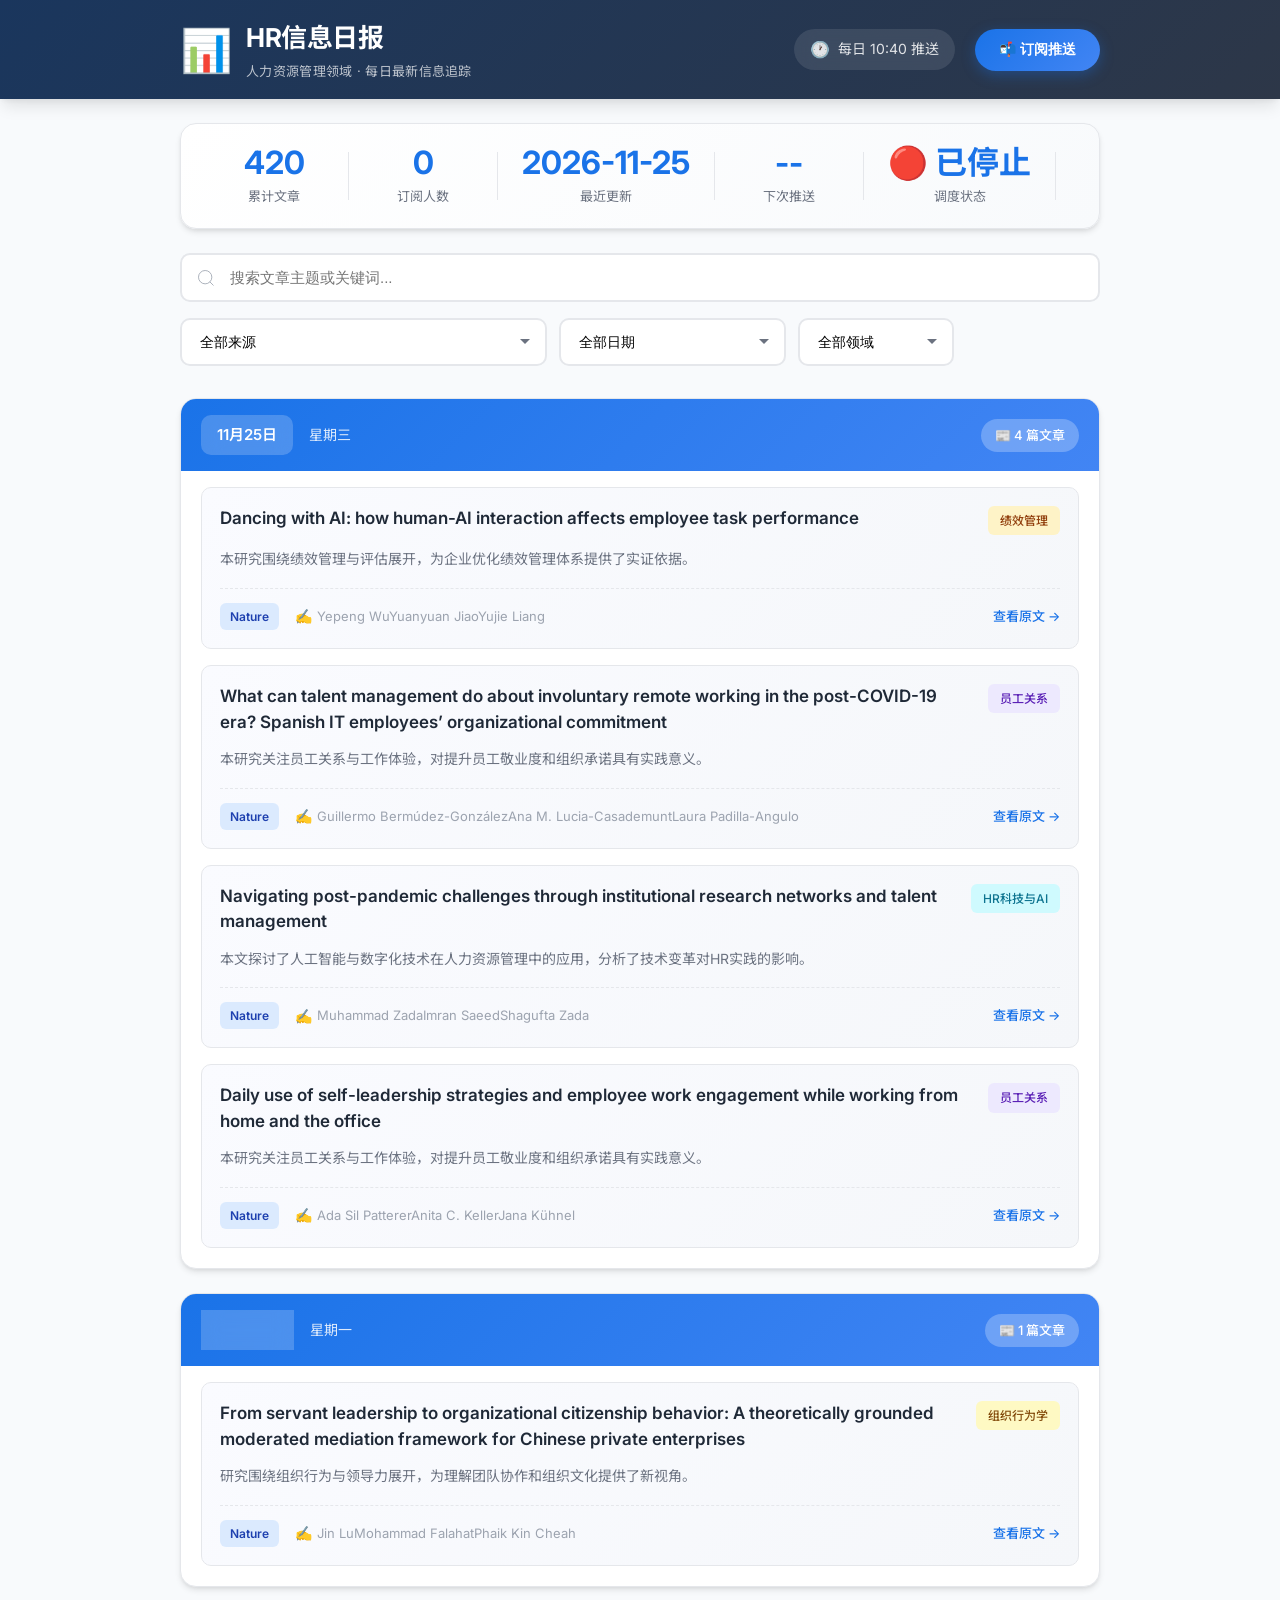
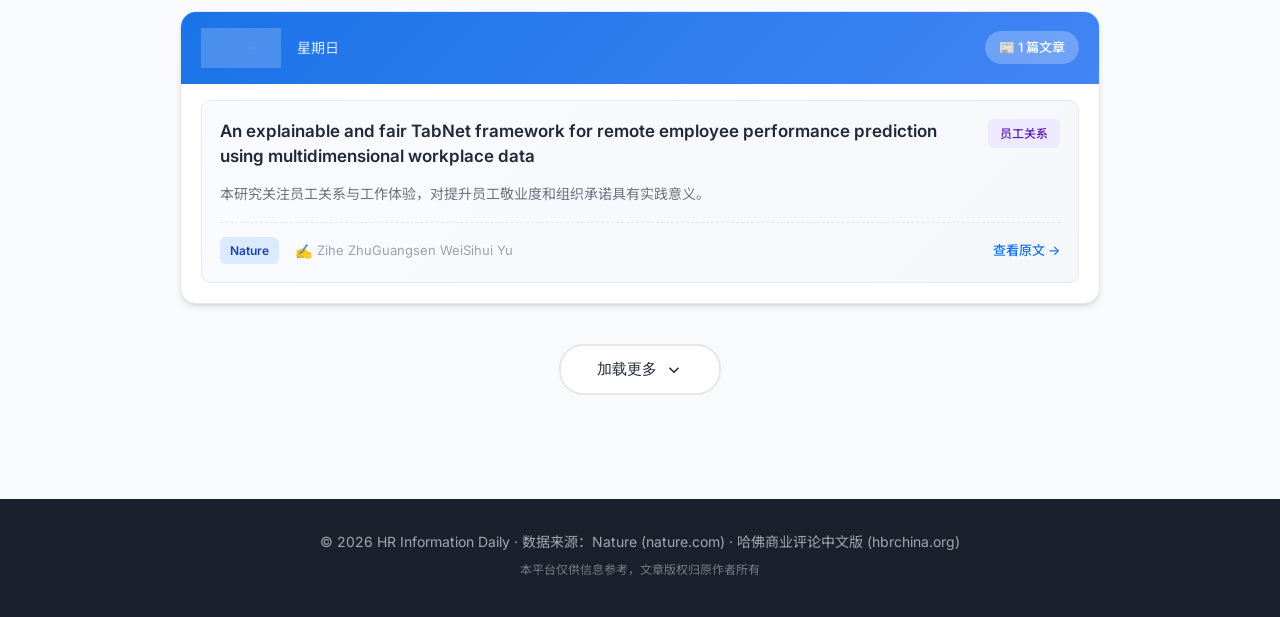
==== commit ac228fa7: "chore: 自动更新日报数据 2026-11-25" ====
--- a/index.html
+++ b/index.html
@@ -1018,7 +1018,7 @@
 
     <script>
 // ========== HR信息日报 - 自动更新数据 ==========
-// 最后更新: 2026-11-25 11:12:22
+// 最后更新: 2026-11-25 20:02:11
 // 文章总数: 420
 
 const dailyResearchData = [
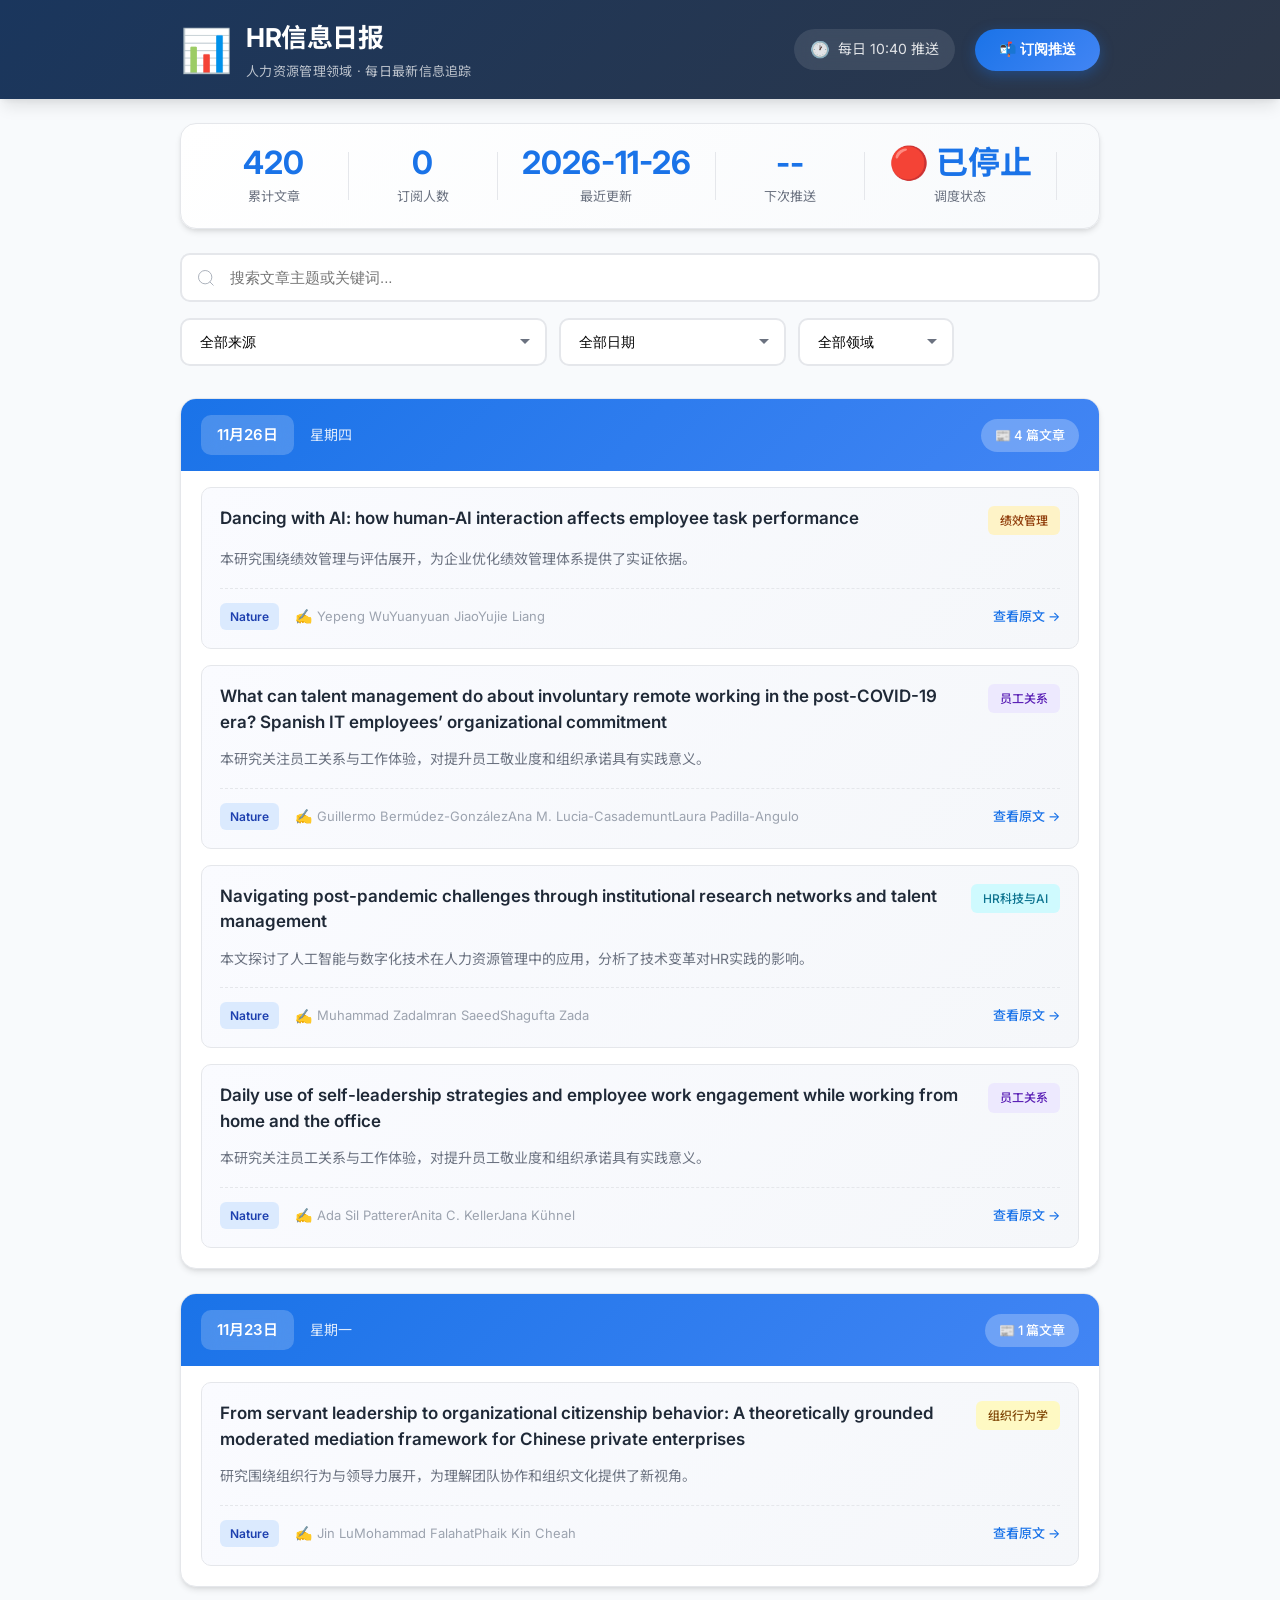
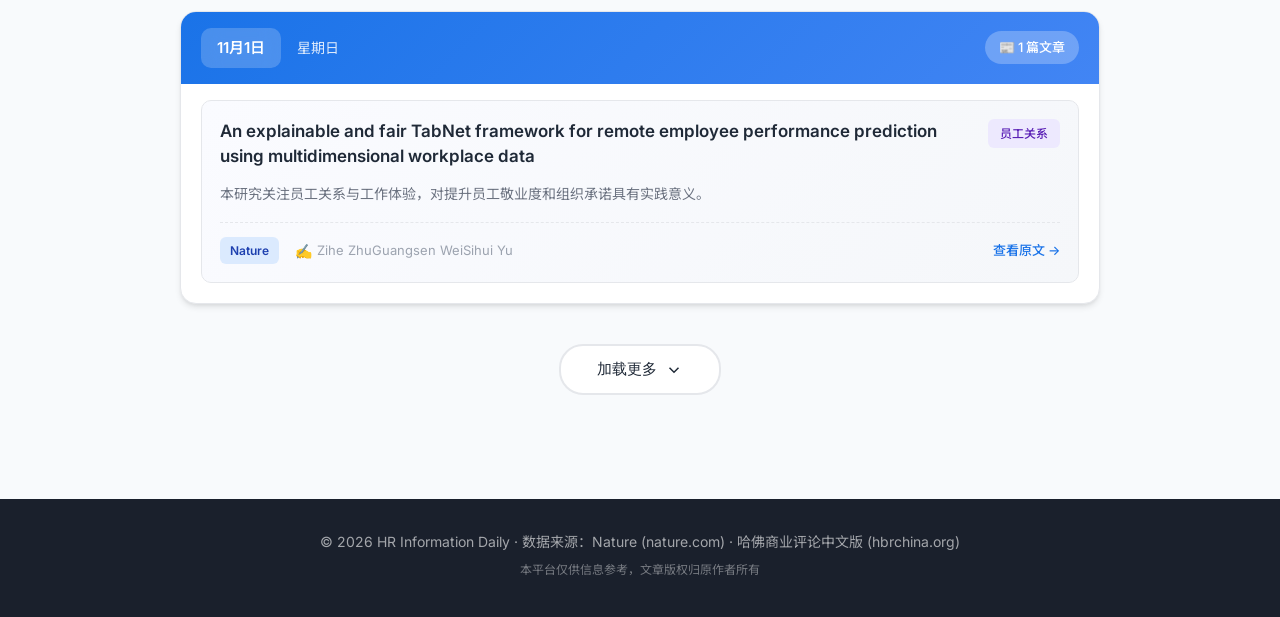
==== commit 5fe07a75: "chore: 自动更新日报数据 2026-11-26" ====
--- a/index.html
+++ b/index.html
@@ -1018,13 +1018,13 @@
 
     <script>
 // ========== HR信息日报 - 自动更新数据 ==========
-// 最后更新: 2026-11-25 20:02:11
+// 最后更新: 2026-11-26 10:48:18
 // 文章总数: 420
 
 const dailyResearchData = [
     {
-        "date": "2026-11-25",
-        "weekday": "星期二",
+        "date": "2026-11-26",
+        "weekday": "星期三",
         "articles": [
             {
                 "id": 1536,
@@ -5296,9 +5296,9 @@
     const STATIC_SOURCES = [{"value": "HBR", "label": "HBR"}, {"value": "Harvard Business Review", "label": "Harvard Business Review"}, {"value": "Humanities and Social Sciences Communications", "label": "Humanities and Social Sciences Communications"}, {"value": "Nature", "label": "Nature"}, {"value": "Scientific Reports", "label": "Scientific Reports"}, {"value": "哈佛商业评论中文版", "label": "哈佛商业评论中文版"}];
     const STATIC_TOPICS = [{"value": "compensation", "label": "薪酬福利"}, {"value": "diversity", "label": "多元化与包容性"}, {"value": "employee-relations", "label": "员工关系"}, {"value": "hr-tech", "label": "HR科技与AI"}, {"value": "leadership", "label": "领导力"}, {"value": "organizational-behavior", "label": "组织行为学"}, {"value": "performance", "label": "绩效管理"}, {"value": "recruitment", "label": "招聘与选拔"}, {"value": "training", "label": "培训与发展"}];
     const STATIC_STATS = {"total_articles": 420, "total_subscribers": 0};
-    const STATIC_CALENDAR = [{"date": "2026-11-25", "weekday": "星期二", "article_count": 4}, {"date": "2026-11-23", "weekday": "星期日", "article_count": 1}, {"date": "2026-11-01", "weekday": "星期六", "article_count": 1}, {"date": "2026-10-03", "weekday": "星期五", "article_count": 1}, {"date": "2026-09-30", "weekday": "星期二", "article_count": 1}, {"date": "2026-09-07", "weekday": "星期日", "article_count": 1}, {"date": "2026-08-11", "weekday": "星期一", "article_count": 1}, {"date": "2026-07-10", "weekday": "星期四", "article_count": 1}, {"date": "2026-06-22", "weekday": "星期日", "article_count": 1}, {"date": "2026-05-06", "weekday": "星期二", "article_count": 393}, {"date": "2026-04-20", "weekday": "星期日", "article_count": 15}];
-    const STATIC_ARTICLES = [{"id": 1536, "title": "Dancing with AI: how human-AI interaction affects employee task performance", "topic": "performance", "topicLabel": "绩效管理", "summary": "本研究围绕绩效管理与评估展开，为企业优化绩效管理体系提供了实证依据。", "source": "Nature", "authors": "Yepeng WuYuanyuan JiaoYujie Liang", "link": "https://www.nature.com/articles/s41599-026-09043-5", "push_date": "2026-11-25", "publish_date": "2026-11-25", "fetched_date": "2026-11-25", "created_at": "2026-11-25"}, {"id": 650, "title": "What can talent management do about involuntary remote working in the post-COVID-19 era? Spanish IT employees’ organizational commitment", "topic": "employee-relations", "topicLabel": "员工关系", "summary": "本研究关注员工关系与工作体验，对提升员工敬业度和组织承诺具有实践意义。", "source": "Nature", "authors": "Guillermo Bermúdez-GonzálezAna M. Lucia-CasademuntLaura Padilla-Angulo", "link": "https://www.nature.com/articles/s41599-024-03514-3", "push_date": "2026-11-25", "publish_date": "2026-11-25", "fetched_date": "2026-11-25", "created_at": "2026-11-25"}, {"id": 649, "title": "Navigating post-pandemic challenges through institutional research networks and talent management", "topic": "hr-tech", "topicLabel": "HR科技与AI", "summary": "本文探讨了人工智能与数字化技术在人力资源管理中的应用，分析了技术变革对HR实践的影响。", "source": "Nature", "authors": "Muhammad ZadaImran SaeedShagufta Zada", "link": "https://www.nature.com/articles/s41599-024-03697-9", "push_date": "2026-11-25", "publish_date": "2026-11-25", "fetched_date": "2026-11-25", "created_at": "2026-11-25"}, {"id": 647, "title": "Daily use of self-leadership strategies and employee work engagement while working from home and the office", "topic": "employee-relations", "topicLabel": "员工关系", "summary": "本研究关注员工关系与工作体验，对提升员工敬业度和组织承诺具有实践意义。", "source": "Nature", "authors": "Ada Sil PattererAnita C. KellerJana Kühnel", "link": "https://www.nature.com/articles/s41598-024-71432-0", "push_date": "2026-11-25", "publish_date": "2026-11-25", "fetched_date": "2026-11-25", "created_at": "2026-11-25"}, {"id": 826, "title": "From servant leadership to organizational citizenship behavior: A theoretically grounded moderated mediation framework for Chinese private enterprises", "topic": "organizational-behavior", "topicLabel": "组织行为学", "summary": "研究围绕组织行为与领导力展开，为理解团队协作和组织文化提供了新视角。", "source": "Nature", "authors": "Jin LuMohammad FalahatPhaik Kin Cheah", "link": "https://www.nature.com/articles/s41599-024-03751-6", "push_date": "2026-11-23", "publish_date": "2026-11-23", "fetched_date": "2026-11-23", "created_at": "2026-11-23"}, {"id": 1869, "title": "An explainable and fair TabNet framework for remote employee performance prediction using multidimensional workplace data", "topic": "employee-relations", "topicLabel": "员工关系", "summary": "本研究关注员工关系与工作体验，对提升员工敬业度和组织承诺具有实践意义。", "source": "Nature", "authors": "Zihe ZhuGuangsen WeiSihui Yu", "link": "https://www.nature.com/articles/s41598-026-76297-z", "push_date": "2026-11-01", "publish_date": "2026-11-01", "fetched_date": "2026-11-01", "created_at": "2026-11-01"}, {"id": 1615, "title": "Corporate social responsibility and organizational performance: practices and future research agenda from a twenty-year review", "topic": "performance", "topicLabel": "绩效管理", "summary": "本研究围绕绩效管理与评估展开，为企业优化绩效管理体系提供了实证依据。", "source": "Nature", "authors": "Hongjiang PuQian Zhang", "link": "https://www.nature.com/articles/s41599-026-08802-8", "push_date": "2026-10-03", "publish_date": "2026-10-03", "fetched_date": "2026-10-03", "created_at": "2026-10-03"}, {"id": 1479, "title": "ND in Micro: neuroinclusion and neuroaffirmation for neurodivergent microbiologists", "topic": "diversity", "topicLabel": "多元化与包容性", "summary": "There is a growing awareness and visibility of neurodivergent people and our needs, but we still face workplace challenges. ND in Micro is a new global network that aims to connect, peer-support and raise the profile of neurodivergent microbiologists and our science through virtual and in-person activities and resources.", "source": "Nature", "authors": "Kirsty L. JonesRebecca ThomasKevin Maringer", "link": "https://www.nature.com/articles/s41579-026-01368-x", "push_date": "2026-09-30", "publish_date": "2026-09-30", "fetched_date": "2026-09-30", "created_at": "2026-09-30"}, {"id": 1411, "title": "Workplace ostracism and job performance: revisiting the limits of employee engagement in addressing workplace exclusion", "topic": "employee-relations", "topicLabel": "员工关系", "summary": "本研究关注员工关系与工作体验，对提升员工敬业度和组织承诺具有实践意义。", "source": "Nature", "authors": "Kailash Kumar SahuRavi Kumar MishraShreya Kushwaha", "link": "https://www.nature.com/articles/s41598-026-66273-y", "push_date": "2026-09-07", "publish_date": "2026-09-07", "fetched_date": "2026-09-07", "created_at": "2026-09-07"}, {"id": 1288, "title": "Leveraging neuroleadership and AI-integrated capabilities: empowering entrepreneurial leaders to drive SME performance", "topic": "performance", "topicLabel": "绩效管理", "summary": "本研究围绕绩效管理与评估展开，为企业优化绩效管理体系提供了实证依据。", "source": "Nature", "authors": "Muhammad MohsinMohamad Zulkifli Bin Abdul RahimYuen Yee Yen", "link": "https://www.nature.com/articles/s41599-026-08621-x", "push_date": "2026-08-11", "publish_date": "2026-08-11", "fetched_date": "2026-08-11", "created_at": "2026-08-11"}, {"id": 1064, "title": "Threshold conditions for employee innovation: qualitative evidence from hierarchical organizations", "topic": "employee-relations", "topicLabel": "员工关系", "summary": "本研究关注员工关系与工作体验，对提升员工敬业度和组织承诺具有实践意义。", "source": "Nature", "authors": "Mohamed Mohiya", "link": "https://www.nature.com/articles/s41598-026-60218-1", "push_date": "2026-07-10", "publish_date": "2026-07-10", "fetched_date": "2026-07-10", "created_at": "2026-07-10"}, {"id": 911, "title": "The influence of moral leadership (in)congruence on negative workplace gossip is explained by perceived hypocrisy", "topic": "employee-relations", "topicLabel": "员工关系", "summary": "本研究关注员工关系与工作体验，对提升员工敬业度和组织承诺具有实践意义。", "source": "Nature", "authors": "Qingling ChenZhaohui LiuGuanfeng Shi", "link": "https://www.nature.com/articles/s41598-026-54395-2", "push_date": "2026-06-22", "publish_date": "2026-06-22", "fetched_date": "2026-06-22", "created_at": "2026-06-22"}, {"id": 822, "title": "The startup balancing act: Hiring the right talent", "topic": "recruitment", "topicLabel": "招聘与选拔", "summary": "本研究探讨了招聘与人才选拔领域的重要议题，通过实证分析揭示了相关因素的影响机制和实践启示。", "source": "Nature", "authors": "Simon Moroney", "link": "https://www.nature.com/articles/nbt0598supp", "push_date": "2026-05-06", "publish_date": "2026-05-06", "fetched_date": "2026-05-06", "created_at": "2026-05-06"}, {"id": 821, "title": "Succession planning: Putting an organization's knowledge to work", "topic": "recruitment", "topicLabel": "招聘与选拔", "summary": "From recruiting the right candidate to developing new leadership from within, succession planning is essential for an organization to meet its strategic goals.", "source": "Nature", "authors": "Kevin ButlerDona E. Roche-Tarry", "link": "https://www.nature.com/articles/nbt0202-201", "push_date": "2026-05-06", "publish_date": "2026-05-06", "fetched_date": "2026-05-06", "created_at": "2026-05-06"}, {"id": 820, "title": "Effective Talent Management", "topic": "hr-tech", "topicLabel": "HR科技与AI", "summary": "Reprinted with permission from Electronic Recruiting News. For more articles like this seewww.interbiznet.com.", "source": "Nature", "authors": "Nature Editorial", "link": "https://www.nature.com/articles/nj0080", "push_date": "2026-05-06", "publish_date": "2026-05-06", "fetched_date": "2026-05-06", "created_at": "2026-05-06"}, {"id": 819, "title": "Using publicly available information to create exposure and risk-based ranking of chemicals used in the workplace and consumer products", "topic": "employee-relations", "topicLabel": "员工关系", "summary": "本研究关注员工关系与工作体验，对提升员工敬业度和组织承诺具有实践意义。", "source": "Nature", "authors": "Michael A JayjockChristine F ChaissonPaul S Price", "link": "https://www.nature.com/articles/jes200843", "push_date": "2026-05-06", "publish_date": "2026-05-06", "fetched_date": "2026-05-06", "created_at": "2026-05-06"}, {"id": 818, "title": "Back to balance: labour therapeutics and the depoliticisation of workplace distress", "topic": "employee-relations", "topicLabel": "员工关系", "summary": "本研究关注员工关系与工作体验，对提升员工敬业度和组织承诺具有实践意义。", "source": "Nature", "authors": "James Davies", "link": "https://www.nature.com/articles/palcomms201627", "push_date": "2026-05-06", "publish_date": "2026-05-06", "fetched_date": "2026-05-06", "created_at": "2026-05-06"}, {"id": 817, "title": "Stepping up to be a role model for LGBTQ inclusion in science", "topic": "diversity", "topicLabel": "多元化与包容性", "summary": "Neil Reavey describes how scientists can support or lead initiatives in their organizations.", "source": "Nature", "authors": "Neil Reavey", "link": "https://www.nature.com/articles/d41586-019-01146-1", "push_date": "2026-05-06", "publish_date": "2026-05-06", "fetched_date": "2026-05-06", "created_at": "2026-05-06"}, {"id": 816, "title": "Global labor flow network reveals the hierarchical organization and dynamics of geo-industrial clusters", "topic": "performance", "topicLabel": "绩效管理", "summary": "There is a lack of systematic approaches to identify and analyze the hierarchical structure of geo-industrial clusters at the global scale. Here the authors use LinkedIn's employment history data to construct a global labor flow network from which they find that the resulting geo-industrial clusters exhibit a stronger association between the influx of educated-workers and financial performance compared to existing aggregation units.", "source": "Nature", "authors": "Jaehyuk ParkIan B. WoodYong-Yeol Ahn", "link": "https://www.nature.com/articles/s41467-019-11380-w", "push_date": "2026-05-06", "publish_date": "2026-05-06", "fetched_date": "2026-05-06", "created_at": "2026-05-06"}, {"id": 815, "title": "Why we need to increase diversity in the immunology research community", "topic": "diversity", "topicLabel": "多元化与包容性", "summary": "The immunology research community lacks diversity, particularly at the top. Here I discuss diversity, inclusion and equity and their benefit to science. I suggest steps we can take to achieve a more diverse and inclusive community.", "source": "Nature", "authors": "Akiko Iwasaki", "link": "https://www.nature.com/articles/s41590-019-0470-6", "push_date": "2026-05-06", "publish_date": "2026-05-06", "fetched_date": "2026-05-06", "created_at": "2026-05-06"}, {"id": 814, "title": "Diversity and inclusion in Australian astronomy", "topic": "diversity", "topicLabel": "多元化与包容性", "summary": "An overview of the nationwide programmes that are making an impact on diversity, culture and climate in Australia is presented, along with the most promising and innovative initiatives in Australian universities and institutions.", "source": "Nature", "authors": "Lisa J. Kewley", "link": "https://www.nature.com/articles/s41550-019-0954-1", "push_date": "2026-05-06", "publish_date": "2026-05-06", "fetched_date": "2026-05-06", "created_at": "2026-05-06"}, {"id": 813, "title": "Diversity and inclusion: why it also makes business sense", "topic": "diversity", "topicLabel": "多元化与包容性", "summary": "A better balance of men and women in leadership positions could lead to higher profitability in scientific enterprises, argues Akshay Kumar.", "source": "Nature", "authors": "Nature Editorial", "link": "https://www.nature.com/articles/nindia", "push_date": "2026-05-06", "publish_date": "2026-05-06", "fetched_date": "2026-05-06", "created_at": "2026-05-06"}, {"id": 812, "title": "Improving sex and gender identity equity and inclusion at conservation and ecology conferences", "topic": "diversity", "topicLabel": "多元化与包容性", "summary": "Tulloch details a six-step timeline that improves ecology and conservation conference inclusion by embedding diversity and equity into planning, financing, marketing, scientific and social scheduling, evaluation and reporting.", "source": "Nature", "authors": "Ayesha I. T. Tulloch", "link": "https://www.nature.com/articles/s41559-020-1255-x", "push_date": "2026-05-06", "publish_date": "2026-05-06", "fetched_date": "2026-05-06", "created_at": "2026-05-06"}, {"id": 811, "title": "Age discrimination in the workplace hurts us all", "topic": "employee-relations", "topicLabel": "员工关系", "summary": "When older workers are discriminated against, everyone is affected. Age discrimination negatively impacts not only individual workers but also their families and the broader economy, argues Joo Yeoun Suh.", "source": "Nature", "authors": "Joo Yeoun Suh", "link": "https://www.nature.com/articles/s43587-020-00023-1", "push_date": "2026-05-06", "publish_date": "2026-05-06", "fetched_date": "2026-05-06", "created_at": "2026-05-06"}, {"id": 810, "title": "Equality, diversity and inclusion", "topic": "diversity", "topicLabel": "多元化与包容性", "summary": "本研究关注职场多元化和包容性议题，对促进公平就业和组织多样性具有重要启示。", "source": "Nature", "authors": "Priya Sharma", "link": "https://www.nature.com/articles/s41407-021-0588-x", "push_date": "2026-05-06", "publish_date": "2026-05-06", "fetched_date": "2026-05-06", "created_at": "2026-05-06"}, {"id": 809, "title": "Between a rock and a workplace", "topic": "employee-relations", "topicLabel": "员工关系", "summary": "Working spaces and cultures in the geosciences need to change in order to attract, safeguard and retain people with disabilities.", "source": "Nature", "authors": "Anya Lawrence", "link": "https://www.nature.com/articles/s41561-021-00775-4", "push_date": "2026-05-06", "publish_date": "2026-05-06", "fetched_date": "2026-05-06", "created_at": "2026-05-06"}, {"id": 808, "title": "Implementing diversity, equity and inclusion efforts at conferences", "topic": "diversity", "topicLabel": "多元化与包容性", "summary": "The scientific research environment struggles to be an inclusive and diverse place. Initiatives such as the Minority Carriers event at the Photovoltaics Specialists Conference not only support marginalized researchers but also delineate the changes that need to be made and actions that should be taken to make the research space inclusive.", "source": "Nature", "authors": "Lyndsey McMillon-Brown", "link": "https://www.nature.com/articles/s41560-021-00926-2", "push_date": "2026-05-06", "publish_date": "2026-05-06", "fetched_date": "2026-05-06", "created_at": "2026-05-06"}, {"id": 807, "title": "The scientific workplace in 2021", "topic": "employee-relations", "topicLabel": "员工关系", "summary": "The impact on careers of a lingering pandemic and industrial unrest were among the challenges faced by working scientists in the past 12 months", "source": "Nature", "authors": "Chris Woolston", "link": "https://www.nature.com/articles/d41586-021-03710-0", "push_date": "2026-05-06", "publish_date": "2026-05-06", "fetched_date": "2026-05-06", "created_at": "2026-05-06"}, {"id": 806, "title": "Reconsidering the role of alcohol in the scientific workplace", "topic": "employee-relations", "topicLabel": "员工关系", "summary": "Some societies and event organizers are rethinking their alcohol policies in a bid to be more inclusive.", "source": "Nature", "authors": "Nikki Forrester", "link": "https://www.nature.com/articles/d41586-021-03773-z", "push_date": "2026-05-06", "publish_date": "2026-05-06", "fetched_date": "2026-05-06", "created_at": "2026-05-06"}, {"id": 805, "title": "A talent network of Black microbiologists", "topic": "hr-tech", "topicLabel": "HR科技与AI", "summary": "本文探讨了人工智能与数字化技术在人力资源管理中的应用，分析了技术变革对HR实践的影响。", "source": "Nature", "authors": "Chelsey C. SpriggsNikea PittmanAriangela J. Kozik", "link": "https://www.nature.com/articles/s41564-022-01085-0", "push_date": "2026-05-06", "publish_date": "2026-05-06", "fetched_date": "2026-05-06", "created_at": "2026-05-06"}, {"id": 804, "title": "Workplace mistreatment for US women: best practices for counselors", "topic": "employee-relations", "topicLabel": "员工关系", "summary": "本研究关注员工关系与工作体验，对提升员工敬业度和组织承诺具有实践意义。", "source": "Nature", "authors": "Stephanie T. Burns", "link": "https://www.nature.com/articles/s41599-022-01154-z", "push_date": "2026-05-06", "publish_date": "2026-05-06", "fetched_date": "2026-05-06", "created_at": "2026-05-06"}, {"id": 803, "title": "Inclusion of LGBT+ researchers is key", "topic": "diversity", "topicLabel": "多元化与包容性", "summary": "本研究关注职场多元化和包容性议题，对促进公平就业和组织多样性具有重要启示。", "source": "Nature", "authors": "Deni Mazrekaj", "link": "https://www.nature.com/articles/d41586-022-01187-z", "push_date": "2026-05-06", "publish_date": "2026-05-06", "fetched_date": "2026-05-06", "created_at": "2026-05-06"}, {"id": 802, "title": "Funding and oversight for diversity initiatives", "topic": "diversity", "topicLabel": "多元化与包容性", "summary": "As the importance of diversity, equity and inclusion within teams grows, large organizations are starting to commit to funding and data-driven action to build on and sustain the momentum.", "source": "Nature", "authors": "Nature Editorial", "link": "https://www.nature.com/articles/s41550-022-01731-x", "push_date": "2026-05-06", "publish_date": "2026-05-06", "fetched_date": "2026-05-06", "created_at": "2026-05-06"}, {"id": 801, "title": "Diversity, equity and inclusion actions from the NCATS Clinical and Translational Science awarded programs", "topic": "diversity", "topicLabel": "多元化与包容性", "summary": "本研究关注职场多元化和包容性议题，对促进公平就业和组织多样性具有重要启示。", "source": "Nature", "authors": "L. Ebony BoulwareAlfred VitaleLeonard E. Egede", "link": "https://www.nature.com/articles/s41591-022-01863-7", "push_date": "2026-05-06", "publish_date": "2026-05-06", "fetched_date": "2026-05-06", "created_at": "2026-05-06"}, {"id": 800, "title": "Motivators of employee commitment at multinational organisations in emerging economies: Empirical evidence from Nigeria", "topic": "employee-relations", "topicLabel": "员工关系", "summary": "本研究关注员工关系与工作体验，对提升员工敬业度和组织承诺具有实践意义。", "source": "Nature", "authors": "Henry Inegbedion", "link": "https://www.nature.com/articles/s41599-022-01169-6", "push_date": "2026-05-06", "publish_date": "2026-05-06", "fetched_date": "2026-05-06", "created_at": "2026-05-06"}, {"id": 799, "title": "Community voices: policy proposals to promote inclusion in academia through the lens of women in science", "topic": "diversity", "topicLabel": "多元化与包容性", "summary": "Diversity is a creative force that broadens views and enhances ideas; it increases productivity as well as the impact of our science, making our respective organisations more agile and timely. Equality of opportunity is a key to success for any research organisation. Here we argue that every research organisation, whether in academia or in industry, needs to have better inclusion policies to harness the benefits of diversity in research. Drawing from our personal experiences and perspectives as women in science, we share our suggestions on how to promote inclusion in academia and create a better research culture for all. Our shared experiences highlight the many hurdles women in science face on a daily basis. We stress that rules and regulations, as well as education for awareness, will play critical role in this much needed shift from a male-dominated scientific culture that dates from Victorian times to a modern focus on gender equality in science. The key ingredients of this new culture will be flexibility, transparency, fairness and thoughtfulness.", "source": "Nature", "authors": "Sarah A. TeichmannMuzlifah HaniffaJasmin Fisher", "link": "https://www.nature.com/articles/s41467-022-31616-6", "push_date": "2026-05-06", "publish_date": "2026-05-06", "fetched_date": "2026-05-06", "created_at": "2026-05-06"}, {"id": 798, "title": "Organizational culture as a mediator of credible leadership influence on work engagement: empirical studies in private hospitals in East Java, Indonesia", "topic": "organizational-behavior", "topicLabel": "组织行为学", "summary": "研究围绕组织行为与领导力展开，为理解团队协作和组织文化提供了新视角。", "source": "Nature", "authors": "Veronika Agustini SrimulyaniYustinus Budi Hermanto", "link": "https://www.nature.com/articles/s41599-022-01289-z", "push_date": "2026-05-06", "publish_date": "2026-05-06", "fetched_date": "2026-05-06", "created_at": "2026-05-06"}, {"id": 797, "title": "BDA CPD course on Equality, Diversity and Inclusion", "topic": "diversity", "topicLabel": "多元化与包容性", "summary": "本研究关注职场多元化和包容性议题，对促进公平就业和组织多样性具有重要启示。", "source": "Nature", "authors": "Nature Editorial", "link": "https://www.nature.com/articles/s41404-022-1766-z", "push_date": "2026-05-06", "publish_date": "2026-05-06", "fetched_date": "2026-05-06", "created_at": "2026-05-06"}, {"id": 796, "title": "Diversity and inclusion is a must to make innovation work for all", "topic": "diversity", "topicLabel": "多元化与包容性", "summary": "Fostering a creative and constructive dynamic between groups is a recipe for success.", "source": "Nature", "authors": "Marte C. W. Solheim", "link": "https://www.nature.com/articles/d41586-022-04205-2", "push_date": "2026-05-06", "publish_date": "2026-05-06", "fetched_date": "2026-05-06", "created_at": "2026-05-06"}, {"id": 795, "title": "Equality, diversity and inclusion and dental care professionals", "topic": "diversity", "topicLabel": "多元化与包容性", "summary": "本研究关注职场多元化和包容性议题，对促进公平就业和组织多样性具有重要启示。", "source": "Nature", "authors": "Miranda SteeplesSimone Ruzario", "link": "https://www.nature.com/articles/s41415-023-5456-y", "push_date": "2026-05-06", "publish_date": "2026-05-06", "fetched_date": "2026-05-06", "created_at": "2026-05-06"}, {"id": 794, "title": "Stages of organizational development and employee assistance programs in Taiwan", "topic": "training", "topicLabel": "培训与发展", "summary": "本文聚焦于员工培训与职业发展话题，研究发现对组织学习和人才成长具有重要参考价值。", "source": "Nature", "authors": "Yin-Che ChenYun-Chu ChenHui-Chuang Chu", "link": "https://www.nature.com/articles/s41599-023-01567-4", "push_date": "2026-05-06", "publish_date": "2026-05-06", "fetched_date": "2026-05-06", "created_at": "2026-05-06"}, {"id": 793, "title": "Scientists with intersecting privilege must work towards institutional inclusion", "topic": "diversity", "topicLabel": "多元化与包容性", "summary": "The enduring lack of diversity, equity and inclusion (DEI) in academia is arguably the biggest challenge facing universities. Progress has been slow and dependent on the efforts of marginalized faculty. We explain why this is a problem, offer potential solutions and ask those with intersecting privilege and power to be the drivers of change.", "source": "Nature", "authors": "Felicity M. DavisSalah EliasVaishnavi Ananthanarayanan", "link": "https://www.nature.com/articles/s41556-023-01143-7", "push_date": "2026-05-06", "publish_date": "2026-05-06", "fetched_date": "2026-05-06", "created_at": "2026-05-06"}, {"id": 792, "title": "Factors influencing home care workers’ loyalty in long-term nursing services", "topic": "hr-tech", "topicLabel": "HR科技与AI", "summary": "本文探讨了人工智能与数字化技术在人力资源管理中的应用，分析了技术变革对HR实践的影响。", "source": "Nature", "authors": "Wei HsuYen-Chi ChaoChih-Hao Yang", "link": "https://www.nature.com/articles/s41599-023-01819-3", "push_date": "2026-05-06", "publish_date": "2026-05-06", "fetched_date": "2026-05-06", "created_at": "2026-05-06"}, {"id": 791, "title": "What is hindering the drug development industry from achieving diversity, equity and inclusion in its workforce?", "topic": "diversity", "topicLabel": "多元化与包容性", "summary": "Establishing accountability by implementing measurable metrics to track and monitor DEI dynamics can ensure that it becomes central to an organization’s strategy.", "source": "Nature", "authors": "Jennifer Y. KimEmily Botto", "link": "https://www.nature.com/articles/s41587-023-01817-5", "push_date": "2026-05-06", "publish_date": "2026-05-06", "fetched_date": "2026-05-06", "created_at": "2026-05-06"}, {"id": 790, "title": "The interplay between internal communication, employee engagement, job satisfaction, and employee loyalty in higher education institutions in Vietnam", "topic": "employee-relations", "topicLabel": "员工关系", "summary": "本研究关注员工关系与工作体验，对提升员工敬业度和组织承诺具有实践意义。", "source": "Nature", "authors": "Cao Minh Anh NguyenMinh-Tri Ha", "link": "https://www.nature.com/articles/s41599-023-01806-8", "push_date": "2026-05-06", "publish_date": "2026-05-06", "fetched_date": "2026-05-06", "created_at": "2026-05-06"}, {"id": 789, "title": "AI technology application and employee responsibility", "topic": "employee-relations", "topicLabel": "员工关系", "summary": "本研究关注员工关系与工作体验，对提升员工敬业度和组织承诺具有实践意义。", "source": "Nature", "authors": "Jing WangZeyu XingRui Zhang", "link": "https://www.nature.com/articles/s41599-023-01843-3", "push_date": "2026-05-06", "publish_date": "2026-05-06", "fetched_date": "2026-05-06", "created_at": "2026-05-06"}, {"id": 788, "title": "Family–work conflict and work-from-home productivity: do work engagement and self-efficacy mediate?", "topic": "performance", "topicLabel": "绩效管理", "summary": "本研究围绕绩效管理与评估展开，为企业优化绩效管理体系提供了实证依据。", "source": "Nature", "authors": "Seng-Su TsangZhih-Lin LiuThi Vinh Tran Nguyen", "link": "https://www.nature.com/articles/s41599-023-01929-y", "push_date": "2026-05-06", "publish_date": "2026-05-06", "fetched_date": "2026-05-06", "created_at": "2026-05-06"}, {"id": 787, "title": "Workplace-based knowledge exchange programmes between academics, policymakers and providers in the health and social care sector: a scoping review and mapping exercise", "topic": "employee-relations", "topicLabel": "员工关系", "summary": "本研究关注员工关系与工作体验，对提升员工敬业度和组织承诺具有实践意义。", "source": "Nature", "authors": "Stephanie KumpunenBernadeta BridgwoodLuisa M. Pettigrew", "link": "https://www.nature.com/articles/s41599-023-01932-3", "push_date": "2026-05-06", "publish_date": "2026-05-06", "fetched_date": "2026-05-06", "created_at": "2026-05-06"}, {"id": 786, "title": "Knowledge sharing and innovation performance: a case study on the impact of organizational culture, structural capital, human resource management practices, and relational capital of real estate agents", "topic": "organizational-behavior", "topicLabel": "组织行为学", "summary": "研究围绕组织行为与领导力展开，为理解团队协作和组织文化提供了新视角。", "source": "Nature", "authors": "Chung-Chang LeeWen-Chih YehYuan-Chen Luo", "link": "https://www.nature.com/articles/s41599-023-02185-w", "push_date": "2026-05-06", "publish_date": "2026-05-06", "fetched_date": "2026-05-06", "created_at": "2026-05-06"}, {"id": 785, "title": "A field study of the impacts of workplace diversity on the recruitment of minority group members", "topic": "recruitment", "topicLabel": "招聘与选拔", "summary": "A Registered Report field study by Nichols et al. finds little evidence that images of organizational diversity change the volume or quality of minority applicants. Stronger commitments to diversity may be needed to increase recruitment of minority applicants.", "source": "Nature", "authors": "Aaron D. NicholsJordan AxtDan Ariely", "link": "https://www.nature.com/articles/s41562-023-01731-5", "push_date": "2026-05-06", "publish_date": "2026-05-06", "fetched_date": "2026-05-06", "created_at": "2026-05-06"}, {"id": 784, "title": "Emotional intelligence as a conduit for improved occupational health safety environment in the oil and gas sector", "topic": "hr-tech", "topicLabel": "HR科技与AI", "summary": "本文探讨了人工智能与数字化技术在人力资源管理中的应用，分析了技术变革对HR实践的影响。", "source": "Nature", "authors": "Nkrumah Nana Kwame EdmundLiu SuxiaArielle Doris Tetgoum Kachie", "link": "https://www.nature.com/articles/s41598-023-46886-3", "push_date": "2026-05-06", "publish_date": "2026-05-06", "fetched_date": "2026-05-06", "created_at": "2026-05-06"}, {"id": 783, "title": "The achievement of gender parity in a large astrophysics research centre", "topic": "diversity", "topicLabel": "多元化与包容性", "summary": "The ASTRO 3D Centre of Excellence achieved 50% women personnel over a 5 yr time-frame by implementing a suite of evidence-based recruitment and retention initiatives. These initiatives changed how postdoctoral researchers were recruited and helped to develop a supportive and positive culture.", "source": "Nature", "authors": "Lisa J. KewleyJ. Stuart B. WyitheIngrid McCarthy", "link": "https://www.nature.com/articles/s41550-023-02079-6", "push_date": "2026-05-06", "publish_date": "2026-05-06", "fetched_date": "2026-05-06", "created_at": "2026-05-06"}, {"id": 782, "title": "Employee work engagement in the digital transformation of enterprises: a fuzzy-set qualitative comparative analysis", "topic": "employee-relations", "topicLabel": "员工关系", "summary": "本研究关注员工关系与工作体验，对提升员工敬业度和组织承诺具有实践意义。", "source": "Nature", "authors": "Di YeBin XuYenchun Jim Wu", "link": "https://www.nature.com/articles/s41599-023-02418-y", "push_date": "2026-05-06", "publish_date": "2026-05-06", "fetched_date": "2026-05-06", "created_at": "2026-05-06"}, {"id": 781, "title": "Lifelong learning in the workplace: the knowledge management role of corporate universities in China", "topic": "training", "topicLabel": "培训与发展", "summary": "本文聚焦于员工培训与职业发展话题，研究发现对组织学习和人才成长具有重要参考价值。", "source": "Nature", "authors": "Yuhang HanYi ZhouJiaoyan Jiang", "link": "https://www.nature.com/articles/s41599-024-02693-3", "push_date": "2026-05-06", "publish_date": "2026-05-06", "fetched_date": "2026-05-06", "created_at": "2026-05-06"}, {"id": 780, "title": "The relationship between strategic human resource management, green innovation and environmental performance: a moderated-mediation model", "topic": "performance", "topicLabel": "绩效管理", "summary": "本研究围绕绩效管理与评估展开，为企业优化绩效管理体系提供了实证依据。", "source": "Nature", "authors": "Michael Yao-Ping PengLi ZhangYuan He", "link": "https://www.nature.com/articles/s41599-024-02754-7", "push_date": "2026-05-06", "publish_date": "2026-05-06", "fetched_date": "2026-05-06", "created_at": "2026-05-06"}, {"id": 779, "title": "Workplace cyberbullying and social capital among Jordanian university academic staff: a cross-sectional study", "topic": "employee-relations", "topicLabel": "员工关系", "summary": "本研究关注员工关系与工作体验，对提升员工敬业度和组织承诺具有实践意义。", "source": "Nature", "authors": "Maissa N. AlrawashdehRula Odeh AlsawalqaAbdullah Mahmod Ibrahim", "link": "https://www.nature.com/articles/s41599-024-02805-z", "push_date": "2026-05-06", "publish_date": "2026-05-06", "fetched_date": "2026-05-06", "created_at": "2026-05-06"}, {"id": 778, "title": "A framework for the facilitation of accelerated leadership and management capability development in the workplace", "topic": "training", "topicLabel": "培训与发展", "summary": "本文聚焦于员工培训与职业发展话题，研究发现对组织学习和人才成长具有重要参考价值。", "source": "Nature", "authors": "Gregory J. HarperRoslyn CameronChristine Edwards", "link": "https://www.nature.com/articles/s41599-024-02758-3", "push_date": "2026-05-06", "publish_date": "2026-05-06", "fetched_date": "2026-05-06", "created_at": "2026-05-06"}, {"id": 777, "title": "Workplace digitalization and workload: changes and reciprocal relations across 3 years", "topic": "employee-relations", "topicLabel": "员工关系", "summary": "本研究关注员工关系与工作体验，对提升员工敬业度和组织承诺具有实践意义。", "source": "Nature", "authors": "Hannes ZacherCort W. Rudolph", "link": "https://www.nature.com/articles/s41598-024-56537-w", "push_date": "2026-05-06", "publish_date": "2026-05-06", "fetched_date": "2026-05-06", "created_at": "2026-05-06"}, {"id": 776, "title": "An investigation into employees’ factors of flexible working hours (FWH) for productivity in Saudi: a mixed qualitative triangulation", "topic": "performance", "topicLabel": "绩效管理", "summary": "本研究围绕绩效管理与评估展开，为企业优化绩效管理体系提供了实证依据。", "source": "Nature", "authors": "Mohamed Mohiya", "link": "https://www.nature.com/articles/s41599-024-02929-2", "push_date": "2026-05-06", "publish_date": "2026-05-06", "fetched_date": "2026-05-06", "created_at": "2026-05-06"}, {"id": 775, "title": "Dangers of speech technology for workplace diversity", "topic": "employee-relations", "topicLabel": "员工关系", "summary": "Speech technology offers many applications to enhance employee productivity and efficiency. Yet new dangers arise for marginalized groups, potentially jeopardizing organizational efforts to promote workplace diversity. Our analysis delves into three critical risks of speech technology and offers guidance for mitigating these risks responsibly.", "source": "Nature", "authors": "Mike Horia Mihail TeodorescuMingang K. GeigerLily Morse", "link": "https://www.nature.com/articles/s42256-024-00827-5", "push_date": "2026-05-06", "publish_date": "2026-05-06", "fetched_date": "2026-05-06", "created_at": "2026-05-06"}, {"id": 774, "title": "Decent work and innovative work behavior of academic staff in higher education institutions: the mediating role of work engagement and job self-efficacy", "topic": "training", "topicLabel": "培训与发展", "summary": "本文聚焦于员工培训与职业发展话题，研究发现对组织学习和人才成长具有重要参考价值。", "source": "Nature", "authors": "Rasha S. HassanHala M. G. AminHebatallah Ghoneim", "link": "https://www.nature.com/articles/s41599-024-03177-0", "push_date": "2026-05-06", "publish_date": "2026-05-06", "fetched_date": "2026-05-06", "created_at": "2026-05-06"}, {"id": 773, "title": "Employees’ pro-environmental behavior in an organization: a case study in the UAE", "topic": "employee-relations", "topicLabel": "员工关系", "summary": "本研究关注员工关系与工作体验，对提升员工敬业度和组织承诺具有实践意义。", "source": "Nature", "authors": "Nadin AlherimiZeki MarvaAyman Alzaatreh", "link": "https://www.nature.com/articles/s41598-024-66047-4", "push_date": "2026-05-06", "publish_date": "2026-05-06", "fetched_date": "2026-05-06", "created_at": "2026-05-06"}, {"id": 772, "title": "Enhancing organizational sustainable innovation performance through organizational readiness for big data analytics", "topic": "organizational-behavior", "topicLabel": "组织行为学", "summary": "研究围绕组织行为与领导力展开，为理解团队协作和组织文化提供了新视角。", "source": "Nature", "authors": "Muhammad ArshadAneela QadirMuhammad Rafique", "link": "https://www.nature.com/articles/s41599-024-03424-4", "push_date": "2026-05-06", "publish_date": "2026-05-06", "fetched_date": "2026-05-06", "created_at": "2026-05-06"}, {"id": 771, "title": "Breaking down barriers: exploring the impact of social capital on knowledge sharing and transfer in the workplace", "topic": "employee-relations", "topicLabel": "员工关系", "summary": "本研究关注员工关系与工作体验，对提升员工敬业度和组织承诺具有实践意义。", "source": "Nature", "authors": "Michael Yao-Ping Peng", "link": "https://www.nature.com/articles/s41599-024-03384-9", "push_date": "2026-05-06", "publish_date": "2026-05-06", "fetched_date": "2026-05-06", "created_at": "2026-05-06"}, {"id": 770, "title": "Lived experiences of sexual minorities in their achievement of leadership and psychosocial well-being in organizational settings", "topic": "organizational-behavior", "topicLabel": "组织行为学", "summary": "研究围绕组织行为与领导力展开，为理解团队协作和组织文化提供了新视角。", "source": "Nature", "authors": "Renata Della TorreHenrique Pereira", "link": "https://www.nature.com/articles/s41599-024-03504-5", "push_date": "2026-05-06", "publish_date": "2026-05-06", "fetched_date": "2026-05-06", "created_at": "2026-05-06"}, {"id": 769, "title": "Report finds only one in three black academics say that their workplace is inclusive", "topic": "employee-relations", "topicLabel": "员工关系", "summary": "本研究关注员工关系与工作体验，对提升员工敬业度和组织承诺具有实践意义。", "source": "Nature", "authors": "Nature Editorial", "link": "https://www.nature.com/articles/s41404-024-2888-2", "push_date": "2026-05-06", "publish_date": "2026-05-06", "fetched_date": "2026-05-06", "created_at": "2026-05-06"}, {"id": 768, "title": "Generative AI as a catalyst for HRM practices: mediating effects of trust", "topic": "hr-tech", "topicLabel": "HR科技与AI", "summary": "本文探讨了人工智能与数字化技术在人力资源管理中的应用，分析了技术变革对HR实践的影响。", "source": "Nature", "authors": "K. D. V. PrasadTanmoy De", "link": "https://www.nature.com/articles/s41599-024-03842-4", "push_date": "2026-05-06", "publish_date": "2026-05-06", "fetched_date": "2026-05-06", "created_at": "2026-05-06"}, {"id": 767, "title": "From challenges to opportunities: navigating the human response to automated agents in the workplace", "topic": "employee-relations", "topicLabel": "员工关系", "summary": "本研究关注员工关系与工作体验，对提升员工敬业度和组织承诺具有实践意义。", "source": "Nature", "authors": "Ivan ÐulaTabea BerberenaMaria Wirzberger", "link": "https://www.nature.com/articles/s41599-024-03962-x", "push_date": "2026-05-06", "publish_date": "2026-05-06", "fetched_date": "2026-05-06", "created_at": "2026-05-06"}, {"id": 766, "title": "‘Anyone engaging in scientific practice shouldn’t be excluded’: The United Kingdom’s only Black chemistry professor, on diversity", "topic": "diversity", "topicLabel": "多元化与包容性", "summary": "Chemist Robert Mokaya works to advance equality in science for Black researchers in the United Kingdom and sub-Saharan Africa.", "source": "Nature", "authors": "Shihab Jamal", "link": "https://www.nature.com/articles/d41586-024-02972-8", "push_date": "2026-05-06", "publish_date": "2026-05-06", "fetched_date": "2026-05-06", "created_at": "2026-05-06"}, {"id": 765, "title": "Beyond diversity: the impact mechanism of organizational inclusion on employee knowledge hoarding", "topic": "diversity", "topicLabel": "多元化与包容性", "summary": "本研究关注职场多元化和包容性议题，对促进公平就业和组织多样性具有重要启示。", "source": "Nature", "authors": "Qingheng ChengQiao YanTing Nie", "link": "https://www.nature.com/articles/s41599-024-04085-z", "push_date": "2026-05-06", "publish_date": "2026-05-06", "fetched_date": "2026-05-06", "created_at": "2026-05-06"}, {"id": 764, "title": "Diversity and inclusion have greater support than most Americans think", "topic": "diversity", "topicLabel": "多元化与包容性", "summary": "本研究关注职场多元化和包容性议题，对促进公平就业和组织多样性具有重要启示。", "source": "Nature", "authors": "Naomi IsenbergMarkus Brauer", "link": "https://www.nature.com/articles/s41598-024-76761-8", "push_date": "2026-05-06", "publish_date": "2026-05-06", "fetched_date": "2026-05-06", "created_at": "2026-05-06"}, {"id": 763, "title": "Understanding the landscape: assistive technology and work challenges for people with disabilities in Saudi Arabia", "topic": "hr-tech", "topicLabel": "HR科技与AI", "summary": "本文探讨了人工智能与数字化技术在人力资源管理中的应用，分析了技术变革对HR实践的影响。", "source": "Nature", "authors": "Adel Saber AlanaziHoucine Benlaria", "link": "https://www.nature.com/articles/s41599-024-04023-z", "push_date": "2026-05-06", "publish_date": "2026-05-06", "fetched_date": "2026-05-06", "created_at": "2026-05-06"}, {"id": 762, "title": "Code green: ethical leadership’s role in reconciling AI-induced job insecurity with pro-environmental behavior in the digital workplace", "topic": "organizational-behavior", "topicLabel": "组织行为学", "summary": "研究围绕组织行为与领导力展开，为理解团队协作和组织文化提供了新视角。", "source": "Nature", "authors": "Byung-Jik KimMin-Jik KimJulak Lee", "link": "https://www.nature.com/articles/s41599-024-04139-2", "push_date": "2026-05-06", "publish_date": "2026-05-06", "fetched_date": "2026-05-06", "created_at": "2026-05-06"}, {"id": 761, "title": "Interrelation between human capital management and ESG engagement: evidence from S&P 500 firms", "topic": "employee-relations", "topicLabel": "员工关系", "summary": "本研究关注员工关系与工作体验，对提升员工敬业度和组织承诺具有实践意义。", "source": "Nature", "authors": "Xinyu CaiHua XiangAkmal Durmanov", "link": "https://www.nature.com/articles/s41599-024-04189-6", "push_date": "2026-05-06", "publish_date": "2026-05-06", "fetched_date": "2026-05-06", "created_at": "2026-05-06"}, {"id": 760, "title": "The nexus between cyberloafing and employee well-being: role of creativity in the Nigerian service sector", "topic": "employee-relations", "topicLabel": "员工关系", "summary": "本研究关注员工关系与工作体验，对提升员工敬业度和组织承诺具有实践意义。", "source": "Nature", "authors": "Adacha Felix KwalaMary Agoyi", "link": "https://www.nature.com/articles/s41599-024-03928-z", "push_date": "2026-05-06", "publish_date": "2026-05-06", "fetched_date": "2026-05-06", "created_at": "2026-05-06"}, {"id": 759, "title": "Influence of employee impact on their evaluation of enterprise digital capability: a mediated moderation model", "topic": "performance", "topicLabel": "绩效管理", "summary": "本研究围绕绩效管理与评估展开，为企业优化绩效管理体系提供了实证依据。", "source": "Nature", "authors": "Qiwei ZhouLingqiao ZangFeiqiang Fu", "link": "https://www.nature.com/articles/s41599-024-04288-4", "push_date": "2026-05-06", "publish_date": "2026-05-06", "fetched_date": "2026-05-06", "created_at": "2026-05-06"}, {"id": 758, "title": "The effect of leadership styles on employee’s performance in Ethiopian sports organizations with mediating and moderating roles", "topic": "performance", "topicLabel": "绩效管理", "summary": "本研究围绕绩效管理与评估展开，为企业优化绩效管理体系提供了实证依据。", "source": "Nature", "authors": "Yifan LiuAbyot Abdela AliYi Xiao", "link": "https://www.nature.com/articles/s41598-024-81788-y", "push_date": "2026-05-06", "publish_date": "2026-05-06", "fetched_date": "2026-05-06", "created_at": "2026-05-06"}, {"id": 757, "title": "Explaining the influence of biophilic design on employee well-being", "topic": "employee-relations", "topicLabel": "员工关系", "summary": "本研究关注员工关系与工作体验，对提升员工敬业度和组织承诺具有实践意义。", "source": "Nature", "authors": "Carmen ValorRaquel RedondoIsabel Carrero", "link": "https://www.nature.com/articles/s41598-024-83791-9", "push_date": "2026-05-06", "publish_date": "2026-05-06", "fetched_date": "2026-05-06", "created_at": "2026-05-06"}, {"id": 756, "title": "Authentic leadership: bridging the gap between perception of organizational politics and employee attitudes in public sector museums", "topic": "organizational-behavior", "topicLabel": "组织行为学", "summary": "研究围绕组织行为与领导力展开，为理解团队协作和组织文化提供了新视角。", "source": "Nature", "authors": "Muhammad AsifZhiqiang MaWeijun Hu", "link": "https://www.nature.com/articles/s41599-024-04310-9", "push_date": "2026-05-06", "publish_date": "2026-05-06", "fetched_date": "2026-05-06", "created_at": "2026-05-06"}, {"id": 755, "title": "Enhancing organizational performance: how gender diversity enhances employee engagement and commitment", "topic": "employee-relations", "topicLabel": "员工关系", "summary": "本研究关注员工关系与工作体验，对提升员工敬业度和组织承诺具有实践意义。", "source": "Nature", "authors": "Nawal AdamAreej Alfawaz", "link": "https://www.nature.com/articles/s41599-025-04441-7", "push_date": "2026-05-06", "publish_date": "2026-05-06", "fetched_date": "2026-05-06", "created_at": "2026-05-06"}, {"id": 754, "title": "Determining human resource management key indicators and their impact on organizational performance using deep reinforcement learning", "topic": "training", "topicLabel": "培训与发展", "summary": "本文聚焦于员工培训与职业发展话题，研究发现对组织学习和人才成长具有重要参考价值。", "source": "Nature", "authors": "Zongyu Sun", "link": "https://www.nature.com/articles/s41598-025-86910-2", "push_date": "2026-05-06", "publish_date": "2026-05-06", "fetched_date": "2026-05-06", "created_at": "2026-05-06"}, {"id": 753, "title": "Professional demand analysis for teaching Chinese to speakers of other languages: a text mining approach on internet recruitment platforms", "topic": "recruitment", "topicLabel": "招聘与选拔", "summary": "本研究探讨了招聘与人才选拔领域的重要议题，通过实证分析揭示了相关因素的影响机制和实践启示。", "source": "Nature", "authors": "Xingrong GuoXingjia WangYiming Guo", "link": "https://www.nature.com/articles/s41599-025-04596-3", "push_date": "2026-05-06", "publish_date": "2026-05-06", "fetched_date": "2026-05-06", "created_at": "2026-05-06"}, {"id": 752, "title": "AI feedback and workplace social support in enhancing occupational self-efficacy: a randomized controlled trial in Japan", "topic": "employee-relations", "topicLabel": "员工关系", "summary": "本研究关注员工关系与工作体验，对提升员工敬业度和组织承诺具有实践意义。", "source": "Nature", "authors": "Yasushi WatanabeMasataka NakayamaYukiko Uchida", "link": "https://www.nature.com/articles/s41598-025-94985-0", "push_date": "2026-05-06", "publish_date": "2026-05-06", "fetched_date": "2026-05-06", "created_at": "2026-05-06"}, {"id": 751, "title": "The ethical threat of loneliness: the impact of workplace loneliness on cheating behavior", "topic": "employee-relations", "topicLabel": "员工关系", "summary": "本研究关注员工关系与工作体验，对提升员工敬业度和组织承诺具有实践意义。", "source": "Nature", "authors": "Rui YanYang YangManlu Zhao", "link": "https://www.nature.com/articles/s41599-025-04769-0", "push_date": "2026-05-06", "publish_date": "2026-05-06", "fetched_date": "2026-05-06", "created_at": "2026-05-06"}, {"id": 750, "title": "Optimizing employee satisfaction in India’s IT sector: a focus on employer branding", "topic": "employee-relations", "topicLabel": "员工关系", "summary": "本研究关注员工关系与工作体验，对提升员工敬业度和组织承诺具有实践意义。", "source": "Nature", "authors": "Anupama SharmaRahul RajMohammad Asif", "link": "https://www.nature.com/articles/s41599-024-03689-9", "push_date": "2026-05-06", "publish_date": "2026-05-06", "fetched_date": "2026-05-06", "created_at": "2026-05-06"}, {"id": 749, "title": "The effect of social media on employee engagement: the mediating role of job satisfaction and perceived organizational support", "topic": "employee-relations", "topicLabel": "员工关系", "summary": "本研究关注员工关系与工作体验，对提升员工敬业度和组织承诺具有实践意义。", "source": "Nature", "authors": "Mohamed Mohiya", "link": "https://www.nature.com/articles/s41599-025-04849-1", "push_date": "2026-05-06", "publish_date": "2026-05-06", "fetched_date": "2026-05-06", "created_at": "2026-05-06"}, {"id": 748, "title": "Estimation of risk perception of mine workers in underground metalliferous mines using multivariate structural equation modelling", "topic": "hr-tech", "topicLabel": "HR科技与AI", "summary": "本文探讨了人工智能与数字化技术在人力资源管理中的应用，分析了技术变革对HR实践的影响。", "source": "Nature", "authors": "P. S. PaulFalguni SarkarYewuhalashet Fissha", "link": "https://www.nature.com/articles/s41598-025-99086-6", "push_date": "2026-05-06", "publish_date": "2026-05-06", "fetched_date": "2026-05-06", "created_at": "2026-05-06"}, {"id": 747, "title": "Employee experience: conceptualization, scale development, and validation", "topic": "training", "topicLabel": "培训与发展", "summary": "本文聚焦于员工培训与职业发展话题，研究发现对组织学习和人才成长具有重要参考价值。", "source": "Nature", "authors": "Pengcheng YangSuchuan Zhang", "link": "https://www.nature.com/articles/s41599-025-04926-5", "push_date": "2026-05-06", "publish_date": "2026-05-06", "fetched_date": "2026-05-06", "created_at": "2026-05-06"}, {"id": 746, "title": "Integrating generative AI and machine learning classifiers for solving heterogenous MCGDM: a case of employee churn prediction", "topic": "training", "topicLabel": "培训与发展", "summary": "本文聚焦于员工培训与职业发展话题，研究发现对组织学习和人才成长具有重要参考价值。", "source": "Nature", "authors": "Hagar G. Abu-FatyAhmed KafafyOsama Abdel-Raouf", "link": "https://www.nature.com/articles/s41598-025-99119-0", "push_date": "2026-05-06", "publish_date": "2026-05-06", "fetched_date": "2026-05-06", "created_at": "2026-05-06"}, {"id": 745, "title": "How to enhance urban innovation? A coupling study of education- technology- talent focusing on China’s Silicon Valley", "topic": "training", "topicLabel": "培训与发展", "summary": "本文聚焦于员工培训与职业发展话题，研究发现对组织学习和人才成长具有重要参考价值。", "source": "Nature", "authors": "Bifeng ZhuLong LiuXiaoli Yang", "link": "https://www.nature.com/articles/s41599-025-04997-4", "push_date": "2026-05-06", "publish_date": "2026-05-06", "fetched_date": "2026-05-06", "created_at": "2026-05-06"}, {"id": 744, "title": "The dark side of artificial intelligence adoption: linking artificial intelligence adoption to employee depression via psychological safety and ethical leadership", "topic": "employee-relations", "topicLabel": "员工关系", "summary": "本研究关注员工关系与工作体验，对提升员工敬业度和组织承诺具有实践意义。", "source": "Nature", "authors": "Byung-Jik KimMin-Jik KimJulak Lee", "link": "https://www.nature.com/articles/s41599-025-05040-2", "push_date": "2026-05-06", "publish_date": "2026-05-06", "fetched_date": "2026-05-06", "created_at": "2026-05-06"}, {"id": 743, "title": "Does employee happiness create value for firm performance?", "topic": "performance", "topicLabel": "绩效管理", "summary": "本研究围绕绩效管理与评估展开，为企业优化绩效管理体系提供了实证依据。", "source": "Nature", "authors": "Ihlas Sovbetov", "link": "https://www.nature.com/articles/s41599-025-05024-2", "push_date": "2026-05-06", "publish_date": "2026-05-06", "fetched_date": "2026-05-06", "created_at": "2026-05-06"}, {"id": 742, "title": "Role-playing after 6 pm: conceptualization, scale development, and validation of formalistic overtime behavior in the Chinese workplace", "topic": "training", "topicLabel": "培训与发展", "summary": "本文聚焦于员工培训与职业发展话题，研究发现对组织学习和人才成长具有重要参考价值。", "source": "Nature", "authors": "Pengcheng YangSuchuan Zhang", "link": "https://www.nature.com/articles/s41599-025-05108-z", "push_date": "2026-05-06", "publish_date": "2026-05-06", "fetched_date": "2026-05-06", "created_at": "2026-05-06"}, {"id": 741, "title": "How high-performance human resource practices foster employee creativity: evidence from R&D technicians", "topic": "performance", "topicLabel": "绩效管理", "summary": "本研究围绕绩效管理与评估展开，为企业优化绩效管理体系提供了实证依据。", "source": "Nature", "authors": "Te Li", "link": "https://www.nature.com/articles/s41599-025-05174-3", "push_date": "2026-05-06", "publish_date": "2026-05-06", "fetched_date": "2026-05-06", "created_at": "2026-05-06"}, {"id": 740, "title": "Leveraging digital human resource management to optimize organizational performance in Vietnam", "topic": "performance", "topicLabel": "绩效管理", "summary": "本研究围绕绩效管理与评估展开，为企业优化绩效管理体系提供了实证依据。", "source": "Nature", "authors": "Suong Huynh Thi ThuMinh PhamHai-Nam Luc", "link": "https://www.nature.com/articles/s41599-025-05113-2", "push_date": "2026-05-06", "publish_date": "2026-05-06", "fetched_date": "2026-05-06", "created_at": "2026-05-06"}, {"id": 739, "title": "Perceived diversity and skill diversity to utilise demographic diversity: evidence from the factors of employee attitudes in a large Japanese company", "topic": "employee-relations", "topicLabel": "员工关系", "summary": "本研究关注员工关系与工作体验，对提升员工敬业度和组织承诺具有实践意义。", "source": "Nature", "authors": "Azusa KadomuraAkiyuki SekiguchiTakumi Kato", "link": "https://www.nature.com/articles/s41599-025-05245-5", "push_date": "2026-05-06", "publish_date": "2026-05-06", "fetched_date": "2026-05-06", "created_at": "2026-05-06"}, {"id": 738, "title": "The financial and market impact of big data analytics and big data talent analytics capability: a knowledge management perspective", "topic": "hr-tech", "topicLabel": "HR科技与AI", "summary": "本文探讨了人工智能与数字化技术在人力资源管理中的应用，分析了技术变革对HR实践的影响。", "source": "Nature", "authors": "Fouzia AtlasYuan YitongKashif Ullah Khan", "link": "https://www.nature.com/articles/s41599-025-05206-y", "push_date": "2026-05-06", "publish_date": "2026-05-06", "fetched_date": "2026-05-06", "created_at": "2026-05-06"}, {"id": 737, "title": "Predictive model on employee stock ownership impacting corporate performance", "topic": "performance", "topicLabel": "绩效管理", "summary": "本研究围绕绩效管理与评估展开，为企业优化绩效管理体系提供了实证依据。", "source": "Nature", "authors": "Yiping HuangShixin HuangXiangjian Chen", "link": "https://www.nature.com/articles/s41598-025-06280-7", "push_date": "2026-05-06", "publish_date": "2026-05-06", "fetched_date": "2026-05-06", "created_at": "2026-05-06"}, {"id": 736, "title": "Surveillance camera prevalence and racial diversity in ten US cities", "topic": "diversity", "topicLabel": "多元化与包容性", "summary": "Surveillance cameras are a widespread tool for monitoring in modern cities. This study shows how camera placement reflects racial dynamics in neighborhoods, revealing a new form of inequality in the modern city.", "source": "Nature", "authors": "Nima DahirHao ShengJackelyn Hwang", "link": "https://www.nature.com/articles/s44284-025-00274-2", "push_date": "2026-05-06", "publish_date": "2026-05-06", "fetched_date": "2026-05-06", "created_at": "2026-05-06"}, {"id": 735, "title": "Exploring critical factors for enhancing the effectiveness of scientific and technological innovation and policy implications based on data from China", "topic": "organizational-behavior", "topicLabel": "组织行为学", "summary": "研究围绕组织行为与领导力展开，为理解团队协作和组织文化提供了新视角。", "source": "Nature", "authors": "Lijun LiangPeirong ChenZheng Guo", "link": "https://www.nature.com/articles/s41598-025-08292-9", "push_date": "2026-05-06", "publish_date": "2026-05-06", "fetched_date": "2026-05-06", "created_at": "2026-05-06"}, {"id": 734, "title": "Employee loyalty evaluation using machine learning in technology-based small and medium-sized enterprises", "topic": "training", "topicLabel": "培训与发展", "summary": "本文聚焦于员工培训与职业发展话题，研究发现对组织学习和人才成长具有重要参考价值。", "source": "Nature", "authors": "Yong ShiYuan WangHongkun zuo", "link": "https://www.nature.com/articles/s41598-025-06475-y", "push_date": "2026-05-06", "publish_date": "2026-05-06", "fetched_date": "2026-05-06", "created_at": "2026-05-06"}, {"id": 733, "title": "Exploring the nexus of green human resource management, leadership and organizational culture on workplace pro-environmental behavior", "topic": "organizational-behavior", "topicLabel": "组织行为学", "summary": "研究围绕组织行为与领导力展开，为理解团队协作和组织文化提供了新视角。", "source": "Nature", "authors": "Huijun GaoAbdullah Al MamunQing Yang", "link": "https://www.nature.com/articles/s41599-025-05071-9", "push_date": "2026-05-06", "publish_date": "2026-05-06", "fetched_date": "2026-05-06", "created_at": "2026-05-06"}, {"id": 732, "title": "Celebrating researchers who make the scientific workplace more inclusive", "topic": "employee-relations", "topicLabel": "员工关系", "summary": "Eight scientists who appeared inNature'sChangemaker series are to feature in a forthcoming podcast series. Kendall Powell and Deborah Daley introduce them.", "source": "Nature", "authors": "Dom Byrne", "link": "https://www.nature.com/articles/d41586-025-02147-z", "push_date": "2026-05-06", "publish_date": "2026-05-06", "fetched_date": "2026-05-06", "created_at": "2026-05-06"}, {"id": 731, "title": "From classroom to workplace: how entrepreneurship education influences university students’ employability", "topic": "training", "topicLabel": "培训与发展", "summary": "本文聚焦于员工培训与职业发展话题，研究发现对组织学习和人才成长具有重要参考价值。", "source": "Nature", "authors": "Yangjie HuangYue YuanPing Li", "link": "https://www.nature.com/articles/s41599-025-05316-7", "push_date": "2026-05-06", "publish_date": "2026-05-06", "fetched_date": "2026-05-06", "created_at": "2026-05-06"}, {"id": 730, "title": "Relationship between learning examination stress and safety performance among employees in Chinese railway workplace: the moderating role of occupational calling", "topic": "employee-relations", "topicLabel": "员工关系", "summary": "本研究关注员工关系与工作体验，对提升员工敬业度和组织承诺具有实践意义。", "source": "Nature", "authors": "Jiahui SunJinfei MaLei Shi", "link": "https://www.nature.com/articles/s41598-025-11235-z", "push_date": "2026-05-06", "publish_date": "2026-05-06", "fetched_date": "2026-05-06", "created_at": "2026-05-06"}, {"id": 729, "title": "The impact of corporate social responsibility on employee safety citizenship behavior in Chinese gas sector", "topic": "employee-relations", "topicLabel": "员工关系", "summary": "本研究关注员工关系与工作体验，对提升员工敬业度和组织承诺具有实践意义。", "source": "Nature", "authors": "Guosen MiaoGuoping ChenCui Li", "link": "https://www.nature.com/articles/s41598-025-12083-7", "push_date": "2026-05-06", "publish_date": "2026-05-06", "fetched_date": "2026-05-06", "created_at": "2026-05-06"}, {"id": 728, "title": "Exploring the psychological impact of choice in telework: enhancing employee performance and life satisfaction", "topic": "employee-relations", "topicLabel": "员工关系", "summary": "本研究关注员工关系与工作体验，对提升员工敬业度和组织承诺具有实践意义。", "source": "Nature", "authors": "Rita TÓTHMária DUNAVÖLGYIAndrás Róbert MARCINIAK", "link": "https://www.nature.com/articles/s41599-025-05449-9", "push_date": "2026-05-06", "publish_date": "2026-05-06", "fetched_date": "2026-05-06", "created_at": "2026-05-06"}, {"id": 727, "title": "How do leadership styles influence employee engagement and performance in SMEs?", "topic": "employee-relations", "topicLabel": "员工关系", "summary": "本研究关注员工关系与工作体验，对提升员工敬业度和组织承诺具有实践意义。", "source": "Nature", "authors": "Glory MphaluwaLiu HuiLazarus Obed Livingstone Banda", "link": "https://www.nature.com/articles/s41599-025-05707-w", "push_date": "2026-05-06", "publish_date": "2026-05-06", "fetched_date": "2026-05-06", "created_at": "2026-05-06"}, {"id": 726, "title": "Research on supply chain resilience mechanism of AI-Enabled manufacturing enterprises -based on organizational change perspective", "topic": "organizational-behavior", "topicLabel": "组织行为学", "summary": "研究围绕组织行为与领导力展开，为理解团队协作和组织文化提供了新视角。", "source": "Nature", "authors": "Xiaochuan GuoYou ChenXue Lei", "link": "https://www.nature.com/articles/s41598-025-17138-3", "push_date": "2026-05-06", "publish_date": "2026-05-06", "fetched_date": "2026-05-06", "created_at": "2026-05-06"}, {"id": 725, "title": "Digital audit talent’s impact on audit digitization and detection risk", "topic": "hr-tech", "topicLabel": "HR科技与AI", "summary": "本文探讨了人工智能与数字化技术在人力资源管理中的应用，分析了技术变革对HR实践的影响。", "source": "Nature", "authors": "Lijun LiangTongxin DaiMeng Song", "link": "https://www.nature.com/articles/s41598-025-16444-0", "push_date": "2026-05-06", "publish_date": "2026-05-06", "fetched_date": "2026-05-06", "created_at": "2026-05-06"}, {"id": 724, "title": "A novel framework for TER allocation using multilayer perceptron and intuitionistic fuzzy Z numbers for talent management", "topic": "hr-tech", "topicLabel": "HR科技与AI", "summary": "本文探讨了人工智能与数字化技术在人力资源管理中的应用，分析了技术变革对HR实践的影响。", "source": "Nature", "authors": "Tingting Yang", "link": "https://www.nature.com/articles/s41598-025-15055-z", "push_date": "2026-05-06", "publish_date": "2026-05-06", "fetched_date": "2026-05-06", "created_at": "2026-05-06"}, {"id": 723, "title": "Gamification in higher education administration: a conceptual model for enhancing faculty and staff engagement", "topic": "training", "topicLabel": "培训与发展", "summary": "本文聚焦于员工培训与职业发展话题，研究发现对组织学习和人才成长具有重要参考价值。", "source": "Nature", "authors": "Lu QiaoYan WangSuad Dukhaykh", "link": "https://www.nature.com/articles/s41598-025-13661-5", "push_date": "2026-05-06", "publish_date": "2026-05-06", "fetched_date": "2026-05-06", "created_at": "2026-05-06"}, {"id": 722, "title": "Critical factors analysis of student-athletes learning training contradiction via AHP", "topic": "training", "topicLabel": "培训与发展", "summary": "本文聚焦于员工培训与职业发展话题，研究发现对组织学习和人才成长具有重要参考价值。", "source": "Nature", "authors": "Xinyun ShuPenghai ZhangQian Wang", "link": "https://www.nature.com/articles/s41598-025-14178-7", "push_date": "2026-05-06", "publish_date": "2026-05-06", "fetched_date": "2026-05-06", "created_at": "2026-05-06"}, {"id": 721, "title": "Bridging individual-level and system-level approaches to advance psychology-based diversity initiatives", "topic": "diversity", "topicLabel": "多元化与包容性", "summary": "Despite widespread adoption of diversity initiatives grounded in psychological insights, evidence for their effectiveness is mixed. In this Review, He et al. present behavioural design as a promising avenue for bridging individual-level and system-level approaches to organizational diversity.", "source": "Nature", "authors": "Joyce C. HeBenjamin B. KellerSonia K. Kang", "link": "https://www.nature.com/articles/s44159-025-00493-3", "push_date": "2026-05-06", "publish_date": "2026-05-06", "fetched_date": "2026-05-06", "created_at": "2026-05-06"}, {"id": 720, "title": "A survey of knowledge and perceptions of ADHD and autism spectrum disorder in the workplace at a large corporation", "topic": "employee-relations", "topicLabel": "员工关系", "summary": "本研究关注员工关系与工作体验，对提升员工敬业度和组织承诺具有实践意义。", "source": "Nature", "authors": "Javier QuinteroAlberto Rodríguez-QuirogaAna Pérez Domínguez", "link": "https://www.nature.com/articles/s41598-025-17470-8", "push_date": "2026-05-06", "publish_date": "2026-05-06", "fetched_date": "2026-05-06", "created_at": "2026-05-06"}, {"id": 719, "title": "The effect of positive psychology interventions on job satisfaction work engagement and withdrawal intentions among remote working cancer survivors", "topic": "employee-relations", "topicLabel": "员工关系", "summary": "本研究关注员工关系与工作体验，对提升员工敬业度和组织承诺具有实践意义。", "source": "Nature", "authors": "Hamid Yari-RenaniAlireza RahmanianShirin Ghodusi", "link": "https://www.nature.com/articles/s41598-025-19250-w", "push_date": "2026-05-06", "publish_date": "2026-05-06", "fetched_date": "2026-05-06", "created_at": "2026-05-06"}, {"id": 718, "title": "Exploring psychological pathways between workplace violence and burnout among nurses in Chinese Tertiary Hospitals", "topic": "employee-relations", "topicLabel": "员工关系", "summary": "本研究关注员工关系与工作体验，对提升员工敬业度和组织承诺具有实践意义。", "source": "Nature", "authors": "Zhi ZengGuiqiong XieSumei Zhou", "link": "https://www.nature.com/articles/s41598-025-19671-7", "push_date": "2026-05-06", "publish_date": "2026-05-06", "fetched_date": "2026-05-06", "created_at": "2026-05-06"}, {"id": 717, "title": "Emotional intelligence and employee productivity in a developing economy: analysing the moderating and mediating effect of gender and teamwork", "topic": "performance", "topicLabel": "绩效管理", "summary": "本研究围绕绩效管理与评估展开，为企业优化绩效管理体系提供了实证依据。", "source": "Nature", "authors": "Josephine Amissah-WilsonMoses Segbenya", "link": "https://www.nature.com/articles/s41599-025-05255-3", "push_date": "2026-05-06", "publish_date": "2026-05-06", "fetched_date": "2026-05-06", "created_at": "2026-05-06"}, {"id": 716, "title": "Understanding the effects of timber rich workplaces on occupants perceived productivity and health: a pilot study", "topic": "performance", "topicLabel": "绩效管理", "summary": "本研究围绕绩效管理与评估展开，为企业优化绩效管理体系提供了实证依据。", "source": "Nature", "authors": "Stephen WhyteKatie SkillingtonZoltan Sarnyai", "link": "https://www.nature.com/articles/s41598-025-22934-y", "push_date": "2026-05-06", "publish_date": "2026-05-06", "fetched_date": "2026-05-06", "created_at": "2026-05-06"}, {"id": 715, "title": "Enhancing workplace productivity with secure AI using federated contrastive learning model for performance optimization", "topic": "performance", "topicLabel": "绩效管理", "summary": "本研究围绕绩效管理与评估展开，为企业优化绩效管理体系提供了实证依据。", "source": "Nature", "authors": "G. MayaA. Suganya", "link": "https://www.nature.com/articles/s41598-025-25153-7", "push_date": "2026-05-06", "publish_date": "2026-05-06", "fetched_date": "2026-05-06", "created_at": "2026-05-06"}, {"id": 714, "title": "AI-Savvy leadership for enhancing AI utilization and employee engagement among digital natives in the EdTech sector", "topic": "employee-relations", "topicLabel": "员工关系", "summary": "本研究关注员工关系与工作体验，对提升员工敬业度和组织承诺具有实践意义。", "source": "Nature", "authors": "Majdi Anwar QuttainahPriyanka SadhnaIshani Sharma", "link": "https://www.nature.com/articles/s41598-025-29973-5", "push_date": "2026-05-06", "publish_date": "2026-05-06", "fetched_date": "2026-05-06", "created_at": "2026-05-06"}, {"id": 713, "title": "Research on the evaluation of undergraduate students’ core competencies in the context of industry–education integration", "topic": "training", "topicLabel": "培训与发展", "summary": "本文聚焦于员工培训与职业发展话题，研究发现对组织学习和人才成长具有重要参考价值。", "source": "Nature", "authors": "Qinyu GanMingqing Liu", "link": "https://www.nature.com/articles/s41598-025-30711-0", "push_date": "2026-05-06", "publish_date": "2026-05-06", "fetched_date": "2026-05-06", "created_at": "2026-05-06"}, {"id": 712, "title": "Intelligent employee behavior analysis for organizational culture optimization with q rung orthopair fuzzy FUCA", "topic": "organizational-behavior", "topicLabel": "组织行为学", "summary": "研究围绕组织行为与领导力展开，为理解团队协作和组织文化提供了新视角。", "source": "Nature", "authors": "Lei WangChunsun He", "link": "https://www.nature.com/articles/s41598-025-30046-w", "push_date": "2026-05-06", "publish_date": "2026-05-06", "fetched_date": "2026-05-06", "created_at": "2026-05-06"}, {"id": 711, "title": "Unveiling the formation mechanism of workplace deviance among front-line star nurses", "topic": "employee-relations", "topicLabel": "员工关系", "summary": "本研究关注员工关系与工作体验，对提升员工敬业度和组织承诺具有实践意义。", "source": "Nature", "authors": "Zhe LiuYijun Dong", "link": "https://www.nature.com/articles/s41598-025-27135-1", "push_date": "2026-05-06", "publish_date": "2026-05-06", "fetched_date": "2026-05-06", "created_at": "2026-05-06"}, {"id": 710, "title": "Goodbye after being hurt: how workplace incivility influences women employees’ urban withdrawal intention", "topic": "employee-relations", "topicLabel": "员工关系", "summary": "本研究关注员工关系与工作体验，对提升员工敬业度和组织承诺具有实践意义。", "source": "Nature", "authors": "Jianpeng Fan", "link": "https://www.nature.com/articles/s41599-025-06366-7", "push_date": "2026-05-06", "publish_date": "2026-05-06", "fetched_date": "2026-05-06", "created_at": "2026-05-06"}, {"id": 709, "title": "Evolutionary game analysis of strategic organizational knowledge synergy in collaborative innovation", "topic": "organizational-behavior", "topicLabel": "组织行为学", "summary": "研究围绕组织行为与领导力展开，为理解团队协作和组织文化提供了新视角。", "source": "Nature", "authors": "Xiaoqiang TuHailian Chen", "link": "https://www.nature.com/articles/s41598-025-29700-0", "push_date": "2026-05-06", "publish_date": "2026-05-06", "fetched_date": "2026-05-06", "created_at": "2026-05-06"}, {"id": 708, "title": "Latent class patterns of work-life balance changes among Korean SME workers during COVID-19 based on organizational support and psychosocial health", "topic": "employee-relations", "topicLabel": "员工关系", "summary": "本研究关注员工关系与工作体验，对提升员工敬业度和组织承诺具有实践意义。", "source": "Nature", "authors": "Sung-Sook LeeSu-mi ChoEun-Hi Choi", "link": "https://www.nature.com/articles/s41598-025-29001-6", "push_date": "2026-05-06", "publish_date": "2026-05-06", "fetched_date": "2026-05-06", "created_at": "2026-05-06"}, {"id": 707, "title": "Divergent pathways from autonomy to performance: talent strategies in top Chinese public research institutions", "topic": "performance", "topicLabel": "绩效管理", "summary": "本研究围绕绩效管理与评估展开，为企业优化绩效管理体系提供了实证依据。", "source": "Nature", "authors": "Dingyi YouKe WenLe Tang", "link": "https://www.nature.com/articles/s41599-025-06168-x", "push_date": "2026-05-06", "publish_date": "2026-05-06", "fetched_date": "2026-05-06", "created_at": "2026-05-06"}, {"id": 706, "title": "Unlocking organizational outcomes in Saudi telecommunications: the interplay of employee satisfaction, learning opportunities, and safety culture", "topic": "employee-relations", "topicLabel": "员工关系", "summary": "本研究关注员工关系与工作体验，对提升员工敬业度和组织承诺具有实践意义。", "source": "Nature", "authors": "Ahmed Asfahani", "link": "https://www.nature.com/articles/s41599-025-06405-3", "push_date": "2026-05-06", "publish_date": "2026-05-06", "fetched_date": "2026-05-06", "created_at": "2026-05-06"}, {"id": 705, "title": "Indigenization and inclusion in Chinese academia", "topic": "diversity", "topicLabel": "多元化与包容性", "summary": "Huang, Cao and Liu compile a dataset of 3,534 profiles of members of China’s national academies to trace academic exchanges over 120 years and find evidence for a decline in foreign-educated academics.", "source": "Nature", "authors": "Jianan HuangCong CaoHong Liu", "link": "https://www.nature.com/articles/s41562-025-02366-4", "push_date": "2026-05-06", "publish_date": "2026-05-06", "fetched_date": "2026-05-06", "created_at": "2026-05-06"}, {"id": 704, "title": "Ethical leadership and organizational attractiveness: the sequential role of green HRM and job satisfaction among public sector employees", "topic": "employee-relations", "topicLabel": "员工关系", "summary": "本研究关注员工关系与工作体验，对提升员工敬业度和组织承诺具有实践意义。", "source": "Nature", "authors": "Abdullah Kaid Al-SwidiMohammed A. Al-HakimiIbraheem Saleh Al Koliby", "link": "https://www.nature.com/articles/s41599-025-06429-9", "push_date": "2026-05-06", "publish_date": "2026-05-06", "fetched_date": "2026-05-06", "created_at": "2026-05-06"}, {"id": 703, "title": "The nexus of affective events theory and workplace incivility: the mediating role of ethical leadership in Iraqi higher education", "topic": "training", "topicLabel": "培训与发展", "summary": "本文聚焦于员工培训与职业发展话题，研究发现对组织学习和人才成长具有重要参考价值。", "source": "Nature", "authors": "Abdullah Mohammed SadaaAlhamzah Al noorKhalid Dahleez", "link": "https://www.nature.com/articles/s41599-025-06202-y", "push_date": "2026-05-06", "publish_date": "2026-05-06", "fetched_date": "2026-05-06", "created_at": "2026-05-06"}, {"id": 702, "title": "Enterprise performance and talent innovation training in new enterprises based on social exchange theory and organizational psychology", "topic": "organizational-behavior", "topicLabel": "组织行为学", "summary": "研究围绕组织行为与领导力展开，为理解团队协作和组织文化提供了新视角。", "source": "Nature", "authors": "Bing GaoXimeng Zhang", "link": "https://www.nature.com/articles/s41598-025-34250-6", "push_date": "2026-05-06", "publish_date": "2026-05-06", "fetched_date": "2026-05-06", "created_at": "2026-05-06"}, {"id": 701, "title": "Science competition-driven teaching optimization for mining engineering", "topic": "hr-tech", "topicLabel": "HR科技与AI", "summary": "本文探讨了人工智能与数字化技术在人力资源管理中的应用，分析了技术变革对HR实践的影响。", "source": "Nature", "authors": "Xuelong LiSen YanRui Wang", "link": "https://www.nature.com/articles/s41598-025-27460-5", "push_date": "2026-05-06", "publish_date": "2026-05-06", "fetched_date": "2026-05-06", "created_at": "2026-05-06"}, {"id": 700, "title": "Does perceived organizational support lead to organizational citizenship behavior and turnover intention in hotel industry? The indirect roles of work–life satisfaction and employee resilience", "topic": "employee-relations", "topicLabel": "员工关系", "summary": "本研究关注员工关系与工作体验，对提升员工敬业度和组织承诺具有实践意义。", "source": "Nature", "authors": "Mavis Sirri NgwaPelin Bayram", "link": "https://www.nature.com/articles/s41599-025-06443-x", "push_date": "2026-05-06", "publish_date": "2026-05-06", "fetched_date": "2026-05-06", "created_at": "2026-05-06"}, {"id": 699, "title": "Structural equation modeling of safety integration and production pressure effects on safety performance in cement manufacturing", "topic": "performance", "topicLabel": "绩效管理", "summary": "本研究围绕绩效管理与评估展开，为企业优化绩效管理体系提供了实证依据。", "source": "Nature", "authors": "Jeffy Briton SsemudduDerrick KajjobaMackay Okure", "link": "https://www.nature.com/articles/s41598-026-36696-8", "push_date": "2026-05-06", "publish_date": "2026-05-06", "fetched_date": "2026-05-06", "created_at": "2026-05-06"}, {"id": 698, "title": "Mobility-driven synthetic contact matrices as a scalable solution for real-time pandemic response modeling", "topic": "hr-tech", "topicLabel": "HR科技与AI", "summary": "Contact matrices are used to describe social mixing patterns and inform mathematical models of disease transmission. Here, the authors evaluate the accuracy of synthetic contact matrices generated using mobility data compared to those derived empirically through surveys.", "source": "Nature", "authors": "Laura Di DomenicoPaolo BosettiVittoria Colizza", "link": "https://www.nature.com/articles/s41467-026-68557-3", "push_date": "2026-05-06", "publish_date": "2026-05-06", "fetched_date": "2026-05-06", "created_at": "2026-05-06"}, {"id": 697, "title": "Employers’ perceptions of hiring individuals with disabilities in Saudi Arabia: attitudes, concerns, and practices", "topic": "recruitment", "topicLabel": "招聘与选拔", "summary": "本研究探讨了招聘与人才选拔领域的重要议题，通过实证分析揭示了相关因素的影响机制和实践启示。", "source": "Nature", "authors": "Hussain A. Almalky", "link": "https://www.nature.com/articles/s41599-026-06587-4", "push_date": "2026-05-06", "publish_date": "2026-05-06", "fetched_date": "2026-05-06", "created_at": "2026-05-06"}, {"id": 696, "title": "Five ways to make the academic workplace happier and healthier this year", "topic": "employee-relations", "topicLabel": "员工关系", "summary": "Despite attempts by many universities to modernize their policies on working conditions and misconduct, the academic system has pushed back. Here’s how to ensure lasting change.", "source": "Nature", "authors": "Ferhan G. SağınRobert A. Harris", "link": "https://www.nature.com/articles/d41586-025-04162-6", "push_date": "2026-05-06", "publish_date": "2026-05-06", "fetched_date": "2026-05-06", "created_at": "2026-05-06"}, {"id": 695, "title": "The pro-environmental implications of job insecurity: the significant role of prosocial motivation", "topic": "hr-tech", "topicLabel": "HR科技与AI", "summary": "本文探讨了人工智能与数字化技术在人力资源管理中的应用，分析了技术变革对HR实践的影响。", "source": "Nature", "authors": "Byung-Jik KimHarim SohnMin-Jik Kim", "link": "https://www.nature.com/articles/s41599-026-06526-3", "push_date": "2026-05-06", "publish_date": "2026-05-06", "fetched_date": "2026-05-06", "created_at": "2026-05-06"}, {"id": 694, "title": "Friendships at workplace and its impact on employees", "topic": "employee-relations", "topicLabel": "员工关系", "summary": "本研究关注员工关系与工作体验，对提升员工敬业度和组织承诺具有实践意义。", "source": "Nature", "authors": "Aiswarya BalachandarRamasundaram Gurusamy", "link": "https://www.nature.com/articles/s41599-026-06560-1", "push_date": "2026-05-06", "publish_date": "2026-05-06", "fetched_date": "2026-05-06", "created_at": "2026-05-06"}, {"id": 693, "title": "Do employees with dark personality traits review their jobs unfavorably? Textual content analysis of online employee reviews", "topic": "employee-relations", "topicLabel": "员工关系", "summary": "本研究关注员工关系与工作体验，对提升员工敬业度和组织承诺具有实践意义。", "source": "Nature", "authors": "Salman YousafSoonchul HyunJong Min Kim", "link": "https://www.nature.com/articles/s41599-026-06592-7", "push_date": "2026-05-06", "publish_date": "2026-05-06", "fetched_date": "2026-05-06", "created_at": "2026-05-06"}, {"id": 692, "title": "Workplace ostracism influences hotel employees pro-environmental behaviour through green work engagement", "topic": "employee-relations", "topicLabel": "员工关系", "summary": "本研究关注员工关系与工作体验，对提升员工敬业度和组织承诺具有实践意义。", "source": "Nature", "authors": "Huang HaijiangMuhammad Rafiq", "link": "https://www.nature.com/articles/s41598-026-38569-6", "push_date": "2026-05-06", "publish_date": "2026-05-06", "fetched_date": "2026-05-06", "created_at": "2026-05-06"}, {"id": 691, "title": "Smart city strategy, China’s urban innovation and policy effectiveness", "topic": "organizational-behavior", "topicLabel": "组织行为学", "summary": "研究围绕组织行为与领导力展开，为理解团队协作和组织文化提供了新视角。", "source": "Nature", "authors": "Yuying LuoJuanfeng ZhangJun Xv", "link": "https://www.nature.com/articles/s41599-026-06673-7", "push_date": "2026-05-06", "publish_date": "2026-05-06", "fetched_date": "2026-05-06", "created_at": "2026-05-06"}, {"id": 690, "title": "Gendered perspectives on digital skill stratification among manufacturing workers: implications for strategic human resource management", "topic": "hr-tech", "topicLabel": "HR科技与AI", "summary": "本文探讨了人工智能与数字化技术在人力资源管理中的应用，分析了技术变革对HR实践的影响。", "source": "Nature", "authors": "Ling ZhangJunzhou Xu", "link": "https://www.nature.com/articles/s41599-026-06686-2", "push_date": "2026-05-06", "publish_date": "2026-05-06", "fetched_date": "2026-05-06", "created_at": "2026-05-06"}, {"id": 689, "title": "Integrating machine learning and explainable AI for employee attrition prediction in HR analytics", "topic": "training", "topicLabel": "培训与发展", "summary": "本文聚焦于员工培训与职业发展话题，研究发现对组织学习和人才成长具有重要参考价值。", "source": "Nature", "authors": "Maytha AL-AliMajed AlwateerMostafa A. Elhosseini", "link": "https://www.nature.com/articles/s41598-026-36424-2", "push_date": "2026-05-06", "publish_date": "2026-05-06", "fetched_date": "2026-05-06", "created_at": "2026-05-06"}, {"id": 688, "title": "The effects of mixed-mode ventilation on energy saving and employee job satisfaction, work engagement, and job performance", "topic": "employee-relations", "topicLabel": "员工关系", "summary": "本研究关注员工关系与工作体验，对提升员工敬业度和组织承诺具有实践意义。", "source": "Nature", "authors": "Yamon Min YeWei LiangKai Chi Yam", "link": "https://www.nature.com/articles/s41598-026-38812-0", "push_date": "2026-05-06", "publish_date": "2026-05-06", "fetched_date": "2026-05-06", "created_at": "2026-05-06"}, {"id": 687, "title": "The role of strategy units in guiding research institutions through complexity", "topic": "organizational-behavior", "topicLabel": "组织行为学", "summary": "This Comment discusses how best to navigate an increasingly complex and dynamic research and innovation landscape in health.", "source": "Nature", "authors": "Michela Giulia BerteroKatrine Sonne-HansenTeresa Sanchis", "link": "https://www.nature.com/articles/s41591-026-04218-8", "push_date": "2026-05-06", "publish_date": "2026-05-06", "fetched_date": "2026-05-06", "created_at": "2026-05-06"}, {"id": 686, "title": "Organizational crisis management: addressing professional misconduct in modern workplaces", "topic": "employee-relations", "topicLabel": "员工关系", "summary": "本研究关注员工关系与工作体验，对提升员工敬业度和组织承诺具有实践意义。", "source": "Nature", "authors": "Christina NizamidouMartin Sposato", "link": "https://www.nature.com/articles/s41599-026-06495-7", "push_date": "2026-05-06", "publish_date": "2026-05-06", "fetched_date": "2026-05-06", "created_at": "2026-05-06"}, {"id": 685, "title": "Understanding social insurance contribution evasion through evolutionary game theory: insights from China", "topic": "hr-tech", "topicLabel": "HR科技与AI", "summary": "本文探讨了人工智能与数字化技术在人力资源管理中的应用，分析了技术变革对HR实践的影响。", "source": "Nature", "authors": "Minglu WangYifan PanPeng Jing", "link": "https://www.nature.com/articles/s41599-026-06773-4", "push_date": "2026-05-06", "publish_date": "2026-05-06", "fetched_date": "2026-05-06", "created_at": "2026-05-06"}, {"id": 684, "title": "Breaking the burnout spiral: the resource-building role of leader humor in the workplace", "topic": "employee-relations", "topicLabel": "员工关系", "summary": "本研究关注员工关系与工作体验，对提升员工敬业度和组织承诺具有实践意义。", "source": "Nature", "authors": "Hongzhen ZhangXun XuDaisy Mui Hung Kee", "link": "https://www.nature.com/articles/s41599-026-06790-3", "push_date": "2026-05-06", "publish_date": "2026-05-06", "fetched_date": "2026-05-06", "created_at": "2026-05-06"}, {"id": 683, "title": "Comparative analysis of organizational and leadership success factors associated with fast-growing biomedical research", "topic": "organizational-behavior", "topicLabel": "组织行为学", "summary": "研究围绕组织行为与领导力展开，为理解团队协作和组织文化提供了新视角。", "source": "Nature", "authors": "E. Andrew BalasYara H. AbdelgawadTiffany Townsend", "link": "https://www.nature.com/articles/s41598-026-41471-w", "push_date": "2026-05-06", "publish_date": "2026-05-06", "fetched_date": "2026-05-06", "created_at": "2026-05-06"}, {"id": 682, "title": "Strengthening technological innovation capabilities in software SMEs via employees’ self-efficacy and collaborative culture: the mediating role of tacit knowledge seeking and the moderating role of employee trust", "topic": "organizational-behavior", "topicLabel": "组织行为学", "summary": "研究围绕组织行为与领导力展开，为理解团队协作和组织文化提供了新视角。", "source": "Nature", "authors": "Dingding XiaoMrs SheraniXiaomeng Sui", "link": "https://www.nature.com/articles/s41599-026-06784-1", "push_date": "2026-05-06", "publish_date": "2026-05-06", "fetched_date": "2026-05-06", "created_at": "2026-05-06"}, {"id": 681, "title": "“Under the Shadow of Uncertainty”: the mediating role of job stress and the AI self-efficacy as a shield in cybersecurity behavior", "topic": "organizational-behavior", "topicLabel": "组织行为学", "summary": "研究围绕组织行为与领导力展开，为理解团队协作和组织文化提供了新视角。", "source": "Nature", "authors": "Byung-Jik KimOlivia Hye KimEung Il Kim", "link": "https://www.nature.com/articles/s41599-026-06730-1", "push_date": "2026-05-06", "publish_date": "2026-05-06", "fetched_date": "2026-05-06", "created_at": "2026-05-06"}, {"id": 680, "title": "Deep learning-based labor relations prediction system with multi-source data fusion and early warning mechanisms", "topic": "training", "topicLabel": "培训与发展", "summary": "本文聚焦于员工培训与职业发展话题，研究发现对组织学习和人才成长具有重要参考价值。", "source": "Nature", "authors": "Enhui LiuKyujun Cho", "link": "https://www.nature.com/articles/s41598-026-40369-x", "push_date": "2026-05-06", "publish_date": "2026-05-06", "fetched_date": "2026-05-06", "created_at": "2026-05-06"}, {"id": 679, "title": "Balance and security: policing strategies for counties with population loss", "topic": "hr-tech", "topicLabel": "HR科技与AI", "summary": "本文探讨了人工智能与数字化技术在人力资源管理中的应用，分析了技术变革对HR实践的影响。", "source": "Nature", "authors": "Fubo WuYang LiuJiaming Zhang", "link": "https://www.nature.com/articles/s41599-026-06766-3", "push_date": "2026-05-06", "publish_date": "2026-05-06", "fetched_date": "2026-05-06", "created_at": "2026-05-06"}, {"id": 678, "title": "Women in science are not a ‘problem to be fixed’", "topic": "diversity", "topicLabel": "多元化与包容性", "summary": "Cordelia Fine wrotePatriarchy Incto challenge two false visions of gender equality at work and offer a fairer future for the female workforce.", "source": "Nature", "authors": "Holly Newson", "link": "https://www.nature.com/articles/d41586-026-00546-4", "push_date": "2026-05-06", "publish_date": "2026-05-06", "fetched_date": "2026-05-06", "created_at": "2026-05-06"}, {"id": 677, "title": "Linking organizational AI adoption to employee knowledge behaviours: the influences of appraisals and locus of control", "topic": "performance", "topicLabel": "绩效管理", "summary": "本研究围绕绩效管理与评估展开，为企业优化绩效管理体系提供了实证依据。", "source": "Nature", "authors": "Feng XuJing QinWengang Zhang", "link": "https://www.nature.com/articles/s41599-026-06829-5", "push_date": "2026-05-06", "publish_date": "2026-05-06", "fetched_date": "2026-05-06", "created_at": "2026-05-06"}, {"id": 676, "title": "Driving sustainable innovation outcomes through employee AI collaboration with the mediating role of sustainable career capacities", "topic": "organizational-behavior", "topicLabel": "组织行为学", "summary": "研究围绕组织行为与领导力展开，为理解团队协作和组织文化提供了新视角。", "source": "Nature", "authors": "Zenglin WuHong GanSawal Hamid Md Ali", "link": "https://www.nature.com/articles/s41598-026-41586-0", "push_date": "2026-05-06", "publish_date": "2026-05-06", "fetched_date": "2026-05-06", "created_at": "2026-05-06"}, {"id": 675, "title": "Effective competency enhancement in agricultural research institutions- an E-governance model", "topic": "hr-tech", "topicLabel": "HR科技与AI", "summary": "本文探讨了人工智能与数字化技术在人力资源管理中的应用，分析了技术变革对HR实践的影响。", "source": "Nature", "authors": "Shashi DahiyaSudeep MarwahaNavin Kumar Jain", "link": "https://www.nature.com/articles/s41599-026-06572-x", "push_date": "2026-05-06", "publish_date": "2026-05-06", "fetched_date": "2026-05-06", "created_at": "2026-05-06"}, {"id": 674, "title": "A mixed methods assessment of disaster management perceptions among healthcare practitioners in Qatar", "topic": "hr-tech", "topicLabel": "HR科技与AI", "summary": "本文探讨了人工智能与数字化技术在人力资源管理中的应用，分析了技术变革对HR实践的影响。", "source": "Nature", "authors": "Sara ElshamiManar E. Abdel-RahmanBanan Mukhalalati", "link": "https://www.nature.com/articles/s41598-026-35518-1", "push_date": "2026-05-06", "publish_date": "2026-05-06", "fetched_date": "2026-05-06", "created_at": "2026-05-06"}, {"id": 673, "title": "Benefit of physical activity initiatives for climate change mitigation and adaptation", "topic": "diversity", "topicLabel": "多元化与包容性", "summary": "A physical activity and climate change framework integrates climate mitigation, adaptation, health equity and Indigenous knowledge into public health campaigns for physical activity promotion.", "source": "Nature", "authors": "Erica HincksonRodrigo ReisPedro C. Hallal", "link": "https://www.nature.com/articles/s44360-026-00057-6", "push_date": "2026-05-06", "publish_date": "2026-05-06", "fetched_date": "2026-05-06", "created_at": "2026-05-06"}, {"id": 672, "title": "Perceived overqualification and job performance: the moderating role of job crafting in the Turkish public sector", "topic": "performance", "topicLabel": "绩效管理", "summary": "本研究围绕绩效管理与评估展开，为企业优化绩效管理体系提供了实证依据。", "source": "Nature", "authors": "Tayfun ArarGülşen Yurdakul", "link": "https://www.nature.com/articles/s41599-026-06833-9", "push_date": "2026-05-06", "publish_date": "2026-05-06", "fetched_date": "2026-05-06", "created_at": "2026-05-06"}, {"id": 671, "title": "Government roles in legalizing China’s digital business environment: evidence from Beijing, Shanghai, and Chongqing", "topic": "hr-tech", "topicLabel": "HR科技与AI", "summary": "本文探讨了人工智能与数字化技术在人力资源管理中的应用，分析了技术变革对HR实践的影响。", "source": "Nature", "authors": "Yinge Li", "link": "https://www.nature.com/articles/s41599-026-06811-1", "push_date": "2026-05-06", "publish_date": "2026-05-06", "fetched_date": "2026-05-06", "created_at": "2026-05-06"}, {"id": 670, "title": "Application of ILO ergonomic checkpoints for workplace health and safety assessment in post-conflict small and medium-sized enterprises in the Kurdistan Region of Iraq", "topic": "employee-relations", "topicLabel": "员工关系", "summary": "本研究关注员工关系与工作体验，对提升员工敬业度和组织承诺具有实践意义。", "source": "Nature", "authors": "Mohammed Qadir AliOmid AkbarzadehSeyed Shamseddin Alizadeh", "link": "https://www.nature.com/articles/s41598-026-41231-w", "push_date": "2026-05-06", "publish_date": "2026-05-06", "fetched_date": "2026-05-06", "created_at": "2026-05-06"}, {"id": 669, "title": "Diversity, equity, and inclusion considerations for anti-racist, equity-focused NICU family mental health", "topic": "diversity", "topicLabel": "多元化与包容性", "summary": "本研究关注职场多元化和包容性议题，对促进公平就业和组织多样性具有重要启示。", "source": "Nature", "authors": "Emily EchevarriaTonia BrancheValencia Walker", "link": "https://www.nature.com/articles/s41372-025-02493-w", "push_date": "2026-05-06", "publish_date": "2026-05-06", "fetched_date": "2026-05-06", "created_at": "2026-05-06"}, {"id": 668, "title": "The impact of China’s institutional opening-up policy on green innovation systems", "topic": "organizational-behavior", "topicLabel": "组织行为学", "summary": "研究围绕组织行为与领导力展开，为理解团队协作和组织文化提供了新视角。", "source": "Nature", "authors": "Linfeng DuShitao Quan", "link": "https://www.nature.com/articles/s41599-026-06925-6", "push_date": "2026-05-06", "publish_date": "2026-05-06", "fetched_date": "2026-05-06", "created_at": "2026-05-06"}, {"id": 667, "title": "Evaluating the effectiveness of food security policies in China: a PMC-Index model approach", "topic": "hr-tech", "topicLabel": "HR科技与AI", "summary": "本文探讨了人工智能与数字化技术在人力资源管理中的应用，分析了技术变革对HR实践的影响。", "source": "Nature", "authors": "Li ChenBeifei YuanZebin Wu", "link": "https://www.nature.com/articles/s41599-026-06954-1", "push_date": "2026-05-06", "publish_date": "2026-05-06", "fetched_date": "2026-05-06", "created_at": "2026-05-06"}, {"id": 666, "title": "ECLAT based association rule mining for advancing workplace mental health and organizational insights", "topic": "employee-relations", "topicLabel": "员工关系", "summary": "本研究关注员工关系与工作体验，对提升员工敬业度和组织承诺具有实践意义。", "source": "Nature", "authors": "Aman UllahSana AshrafDoaa Sami Khafaga", "link": "https://www.nature.com/articles/s41598-026-41702-0", "push_date": "2026-05-06", "publish_date": "2026-05-06", "fetched_date": "2026-05-06", "created_at": "2026-05-06"}, {"id": 665, "title": "Mediating role of self-efficacy in the association between multidimensional resource support and postdoctoral job satisfaction", "topic": "employee-relations", "topicLabel": "员工关系", "summary": "本研究关注员工关系与工作体验，对提升员工敬业度和组织承诺具有实践意义。", "source": "Nature", "authors": "Xinqiao LiuXinyuan ZhangHuirui Zhang", "link": "https://www.nature.com/articles/s41598-026-43454-3", "push_date": "2026-05-06", "publish_date": "2026-05-06", "fetched_date": "2026-05-06", "created_at": "2026-05-06"}, {"id": 664, "title": "Organizational psychological ownership drives employee-AI collaboration via AI crafting under paternalistic leadership", "topic": "organizational-behavior", "topicLabel": "组织行为学", "summary": "研究围绕组织行为与领导力展开，为理解团队协作和组织文化提供了新视角。", "source": "Nature", "authors": "Qichao ZhangFeiwen WangGanli Liao", "link": "https://www.nature.com/articles/s41598-026-36152-7", "push_date": "2026-05-06", "publish_date": "2026-05-06", "fetched_date": "2026-05-06", "created_at": "2026-05-06"}, {"id": 663, "title": "Bridging the gap? Board gender diversity, ESG performance, and executive pay in GCC", "topic": "diversity", "topicLabel": "多元化与包容性", "summary": "本研究关注职场多元化和包容性议题，对促进公平就业和组织多样性具有重要启示。", "source": "Nature", "authors": "Ahmed Mohamed Shawki TawfikRaghad AlsudaysHanan Mohamed Ismail Youssef", "link": "https://www.nature.com/articles/s41599-026-06922-9", "push_date": "2026-05-06", "publish_date": "2026-05-06", "fetched_date": "2026-05-06", "created_at": "2026-05-06"}, {"id": 662, "title": "General scales unlock AI evaluation with explanatory and predictive power", "topic": "performance", "topicLabel": "绩效管理", "summary": "A fully automated methodology based on rubrics capturing a broad range of cognitive and intellectual demands is illustrated using LLMs and tasks, demonstrating a new way to evaluate the capabilities of AI systems and anticipate their performance.", "source": "Nature", "authors": "Lexin ZhouLorenzo PacchiardiJosé Hernández-Orallo", "link": "https://www.nature.com/articles/s41586-026-10303-2", "push_date": "2026-05-06", "publish_date": "2026-05-06", "fetched_date": "2026-05-06", "created_at": "2026-05-06"}, {"id": 661, "title": "From digital sparks to performance gains: organizational resilience thrives under ESG pressure", "topic": "performance", "topicLabel": "绩效管理", "summary": "本研究围绕绩效管理与评估展开，为企业优化绩效管理体系提供了实证依据。", "source": "Nature", "authors": "Hui WangLei Xi", "link": "https://www.nature.com/articles/s41598-026-47849-0", "push_date": "2026-05-06", "publish_date": "2026-05-06", "fetched_date": "2026-05-06", "created_at": "2026-05-06"}, {"id": 660, "title": "The global economic burden of digestive tract diseases and cancers from 2020 to 2050", "topic": "hr-tech", "topicLabel": "HR科技与AI", "summary": "Integrating several data sources and investigating several different scenarios related to health and economic conditions, this study presents projections of future burden for 16 digestive tract diseases at a global scale, outlining priorities for disease prevention and eradication.", "source": "Nature", "authors": "Xiaojie HuangQingwei ZhangWanyin Deng", "link": "https://www.nature.com/articles/s44360-026-00113-1", "push_date": "2026-05-06", "publish_date": "2026-05-06", "fetched_date": "2026-05-06", "created_at": "2026-05-06"}, {"id": 659, "title": "The impact of digital transformation on employee performance: the mediating role of organizational agility in Islamic banks in Saudi Arabia: a partial least squares structural equation modeling approach", "topic": "performance", "topicLabel": "绩效管理", "summary": "本研究围绕绩效管理与评估展开，为企业优化绩效管理体系提供了实证依据。", "source": "Nature", "authors": "Osman HamidHussein Eledum", "link": "https://www.nature.com/articles/s41599-026-07080-8", "push_date": "2026-05-06", "publish_date": "2026-05-06", "fetched_date": "2026-05-06", "created_at": "2026-05-06"}, {"id": 658, "title": "The future of diagnostics in Africa", "topic": "hr-tech", "topicLabel": "HR科技与AI", "summary": "The authors propose five high-priority areas to close the current gaps in diagnostic testing, providing a path to self-reliance in health security and universal healthcare in Africa.", "source": "Nature", "authors": "Yenew KebedeNqobile NdlovuTrevor Peter", "link": "https://www.nature.com/articles/s41591-026-04308-7", "push_date": "2026-05-06", "publish_date": "2026-05-06", "fetched_date": "2026-05-06", "created_at": "2026-05-06"}, {"id": 657, "title": "Mechanisms of employability development for applied talents in the artificial intelligence era", "topic": "training", "topicLabel": "培训与发展", "summary": "本文聚焦于员工培训与职业发展话题，研究发现对组织学习和人才成长具有重要参考价值。", "source": "Nature", "authors": "Liguo WuChanti WuZongtuan Liu", "link": "https://www.nature.com/articles/s41598-026-49248-x", "push_date": "2026-05-06", "publish_date": "2026-05-06", "fetched_date": "2026-05-06", "created_at": "2026-05-06"}, {"id": 656, "title": "Space diplomacy: bridging the operating gaps between myriad missions", "topic": "hr-tech", "topicLabel": "HR科技与AI", "summary": "Space is now shared by governments, companies, scientists and philanthropists. They need to work together to avoid collisions and clashes.", "source": "Nature", "authors": "Gioia RauFrance CórdovaMarta Mager", "link": "https://www.nature.com/articles/d41586-026-01298-x", "push_date": "2026-05-06", "publish_date": "2026-05-06", "fetched_date": "2026-05-06", "created_at": "2026-05-06"}, {"id": 655, "title": "What particle physics can do to improve diversity", "topic": "diversity", "topicLabel": "多元化与包容性", "summary": "Kétévi Assamagan describes how US particle physicists are trying to make their field work for people of all genders, ethnicities and backgrounds.", "source": "Nature", "authors": "Elizabeth Gibney", "link": "https://www.nature.com/articles/d41586-022-02800-x", "push_date": "2026-05-06", "publish_date": "2026-05-06", "fetched_date": "2026-05-06", "created_at": "2026-05-06"}, {"id": 654, "title": "How female scientists can confront gender bias in the workplace", "topic": "diversity", "topicLabel": "多元化与包容性", "summary": "Six researchers offer tips for navigating through and beyond gender barriers.", "source": "Nature", "authors": "Kendall Powell", "link": "https://www.nature.com/articles/d41586-018-06697-3", "push_date": "2026-05-06", "publish_date": "2026-05-06", "fetched_date": "2026-05-06", "created_at": "2026-05-06"}, {"id": 653, "title": "Hope lies in dreams", "topic": "hr-tech", "topicLabel": "HR科技与AI", "summary": "Stan Crooke rose from poverty to found a company that pioneered antisense drugs. After decades of struggle and years of public doubt, the company created a treatment that has saved thousands of children from the brutal disease spinal muscular atrophy.", "source": "Nature", "authors": "Brady Huggett", "link": "https://www.nature.com/articles/d41587-021-00015-5", "push_date": "2026-05-06", "publish_date": "2026-05-06", "fetched_date": "2026-05-06", "created_at": "2026-05-06"}, {"id": 652, "title": "Nature'sManifesto for British Science", "topic": "hr-tech", "topicLabel": "HR科技与AI", "summary": "Everybody has a recipe for revitalizing British science. What follows is one that makes the production of skilled people the centrepiece of action for the next decade (and beyond).", "source": "Nature", "authors": "Nature Editorial", "link": "https://www.nature.com/articles/353105a0", "push_date": "2026-05-06", "publish_date": "2026-05-06", "fetched_date": "2026-05-06", "created_at": "2026-05-06"}, {"id": 651, "title": "Nationally localized strategies for zero-carbon municipal solid waste management", "topic": "hr-tech", "topicLabel": "HR科技与AI", "summary": "Developing strategies for reducing carbon emissions in municipal solid waste management is essential to achieve the net-zero target. Here the authors systematically assess strategy options of different countries for achieving net-zero municipal solid waste management.", "source": "Nature", "authors": "Binxian GuMange ZhangYanchao Bai", "link": "https://www.nature.com/articles/s41893-025-01624-7", "push_date": "2026-05-06", "publish_date": "2026-05-06", "fetched_date": "2026-05-06", "created_at": "2026-05-06"}, {"id": 648, "title": "Carbon reduction initiatives impact on the employee relocation", "topic": "employee-relations", "topicLabel": "员工关系", "summary": "本研究关注员工关系与工作体验，对提升员工敬业度和组织承诺具有实践意义。", "source": "Nature", "authors": "Han XuemeiSher AliHazrat Bilal", "link": "https://www.nature.com/articles/s41599-025-05756-1", "push_date": "2026-05-06", "publish_date": "2026-05-06", "fetched_date": "2026-05-06", "created_at": "2026-05-06"}, {"id": 646, "title": "Transforming happiness management in Spanish SMEs: the role of consultants", "topic": "hr-tech", "topicLabel": "HR科技与AI", "summary": "本文探讨了人工智能与数字化技术在人力资源管理中的应用，分析了技术变革对HR实践的影响。", "source": "Nature", "authors": "José M. Núñez-SánchezEduardo Ahumada-TelloJesús Molina-Gómez", "link": "https://www.nature.com/articles/s41599-025-05534-z", "push_date": "2026-05-06", "publish_date": "2026-05-06", "fetched_date": "2026-05-06", "created_at": "2026-05-06"}, {"id": 645, "title": "Why and when workplace friendship has a differentiated effect on relationship norms and helping behavior: a relationship motivation theory approach", "topic": "employee-relations", "topicLabel": "员工关系", "summary": "本研究关注员工关系与工作体验，对提升员工敬业度和组织承诺具有实践意义。", "source": "Nature", "authors": "Shuai Wangguanzhe jiaoyicheng li", "link": "https://www.nature.com/articles/s41599-025-05836-2", "push_date": "2026-05-06", "publish_date": "2026-05-06", "fetched_date": "2026-05-06", "created_at": "2026-05-06"}, {"id": 644, "title": "Why Social Networks Still Haven’t Cracked the Job Search Puzzle", "topic": "hr-tech", "topicLabel": "HR科技与AI", "summary": "本文探讨了人工智能与数字化技术在企业管理中的应用，分析了技术变革对组织的深远影响。", "source": "Harvard Business Review", "authors": "Juan Pablo Vazquez Sampere", "link": "https://hbr.org/2015/01/why-social-networks-still-havent-cracked-the-job-search-puzzle", "push_date": "2026-05-06", "publish_date": "2026-05-06", "fetched_date": "2026-05-06", "created_at": "2026-05-06"}, {"id": 643, "title": "Collaborating Well in Large Global Teams", "topic": "organizational-behavior", "topicLabel": "组织行为学", "summary": "研究围绕组织行为与领导力展开，为提升团队协作和管理效能提供了洞见。", "source": "Harvard Business Review", "authors": "Heidi K. Gardner and Mark Mortensen", "link": "https://hbr.org/2015/07/collaborating-well-in-large-global-teams", "push_date": "2026-05-06", "publish_date": "2026-05-06", "fetched_date": "2026-05-06", "created_at": "2026-05-06"}, {"id": 642, "title": "Ask an Expert: How Can I Upskill as an HR Professional?", "topic": "training", "topicLabel": "培训与发展", "summary": "本文聚焦于员工培训与职业发展，分享了促进组织学习和人才成长的实践经验。", "source": "Harvard Business Review", "authors": "Joanne Alilovic", "link": "https://hbr.org/2022/11/ask-an-expert-how-can-i-upskill-as-an-hr-professional", "push_date": "2026-05-06", "publish_date": "2026-05-06", "fetched_date": "2026-05-06", "created_at": "2026-05-06"}, {"id": 641, "title": "3 New U.S. Employment Regulations That Companies Should Prepare for Now", "topic": "hr-tech", "topicLabel": "HR科技与AI", "summary": "本文探讨了人工智能与数字化技术在企业管理中的应用，分析了技术变革对组织的深远影响。", "source": "Harvard Business Review", "authors": "Charles G. Tharp", "link": "https://hbr.org/2023/04/3-new-u-s-employment-regulations-that-companies-should-prepare-for-now", "push_date": "2026-05-06", "publish_date": "2026-05-06", "fetched_date": "2026-05-06", "created_at": "2026-05-06"}, {"id": 640, "title": "The HBR Work Smart Collection (4 Books)", "topic": "hr-tech", "topicLabel": "HR科技与AI", "summary": "本文探讨了人工智能与数字化技术在企业管理中的应用，分析了技术变革对组织的深远影响。", "source": "Harvard Business Review", "authors": "Harvard Business Review, Russell Glass, Susan David, Amy Gallo, and Lily Zheng", "link": "https://store.hbr.org/product/the-hbr-work-smart-collection-4-books/10783?sku=10783E-KND-ENG", "push_date": "2026-05-06", "publish_date": "2026-05-06", "fetched_date": "2026-05-06", "created_at": "2026-05-06"}, {"id": 639, "title": "Power to your people: Building belonging and impact at Pleo", "topic": "diversity", "topicLabel": "多元化与包容性", "summary": "本文关注职场多元化和包容性议题，对促进公平就业和组织可持续发展具有重要启示。", "source": "Harvard Business Review", "authors": "Minna Paunova", "link": "https://store.hbr.org/product/power-to-your-people-building-belonging-and-impact-at-pleo/CBS054?sku=CBS054-PDF-ENG", "push_date": "2026-05-06", "publish_date": "2026-05-06", "fetched_date": "2026-05-06", "created_at": "2026-05-06"}, {"id": 638, "title": "Haier Biomedical's Value Added Statement for the Internet of Things", "topic": "hr-tech", "topicLabel": "HR科技与AI", "summary": "本文探讨了人工智能与数字化技术在企业管理中的应用，分析了技术变革对组织的深远影响。", "source": "Harvard Business Review", "authors": "Shaofei Wang, Liang Zhu, Tao Yue, and Weizhong Feng", "link": "https://store.hbr.org/product/haier-biomedical-s-value-added-statement-for-the-internet-of-things/RSM112?sku=RSM112-PDF-ENG", "push_date": "2026-05-06", "publish_date": "2026-05-06", "fetched_date": "2026-05-06", "created_at": "2026-05-06"}, {"id": 637, "title": "HBR Guide to Designing Your Retirement Toolkit", "topic": "hr-tech", "topicLabel": "HR科技与AI", "summary": "本文探讨了人工智能与数字化技术在企业管理中的应用，分析了技术变革对组织的深远影响。", "source": "Harvard Business Review", "authors": "Harvard Business Review", "link": "https://store.hbr.org/product/hbr-guide-to-designing-your-retirement-toolkit/10703?sku=10703E-KND-ENG", "push_date": "2026-05-06", "publish_date": "2026-05-06", "fetched_date": "2026-05-06", "created_at": "2026-05-06"}, {"id": 636, "title": "Jeevika: Young Professional Policy Review", "topic": "hr-tech", "topicLabel": "HR科技与AI", "summary": "本文探讨了人工智能与数字化技术在企业管理中的应用，分析了技术变革对组织的深远影响。", "source": "Harvard Business Review", "authors": "Abhinav Shankar Rathor and Manish Kumar", "link": "https://store.hbr.org/product/jeevika-young-professional-policy-review/W37593?sku=W37593-PDF-ENG", "push_date": "2026-05-06", "publish_date": "2026-05-06", "fetched_date": "2026-05-06", "created_at": "2026-05-06"}, {"id": 635, "title": "PanoTech Services: Protecting Employee Mental Health", "topic": "employee-relations", "topicLabel": "员工关系", "summary": "本文关注员工关系与工作体验，对提升员工敬业度和组织承诺具有实践意义。", "source": "Harvard Business Review", "authors": "Sumita Rai and Pranjali Chauhan", "link": "https://store.hbr.org/product/panotech-services-protecting-employee-mental-health/W38180?sku=W38180-PDF-ENG", "push_date": "2026-05-06", "publish_date": "2026-05-06", "fetched_date": "2026-05-06", "created_at": "2026-05-06"}, {"id": 634, "title": "Career Decision-Making: Rohit Kapoor", "topic": "hr-tech", "topicLabel": "HR科技与AI", "summary": "本文探讨了人工智能与数字化技术在企业管理中的应用，分析了技术变革对组织的深远影响。", "source": "Harvard Business Review", "authors": "Pankaj Jain, Mamta Pankaj Jain, and Sunil Dutt Trivedi", "link": "https://store.hbr.org/product/career-decision-making-rohit-kapoor/W38004?sku=W38004-PDF-ENG", "push_date": "2026-05-06", "publish_date": "2026-05-06", "fetched_date": "2026-05-06", "created_at": "2026-05-06"}, {"id": 633, "title": "3 Ways to Make Sure High Performers Feel Valued", "topic": "hr-tech", "topicLabel": "HR科技与AI", "summary": "本文探讨了人工智能与数字化技术在企业管理中的应用，分析了技术变革对组织的深远影响。", "source": "Harvard Business Review", "authors": "Zach Mercurio", "link": "https://hbr.org/2024/11/3-ways-to-make-sure-high-performers-feel-valued", "push_date": "2026-05-06", "publish_date": "2026-05-06", "fetched_date": "2026-05-06", "created_at": "2026-05-06"}, {"id": 632, "title": "Job-search strategies: Is there life after death (of one's organization) Part 1", "topic": "hr-tech", "topicLabel": "HR科技与AI", "summary": "本文探讨了人工智能与数字化技术在企业管理中的应用，分析了技术变革对组织的深远影响。", "source": "Harvard Business Review", "authors": "Agnieszka Nowinska", "link": "https://store.hbr.org/product/job-search-strategies-is-there-life-after-death-of-one-s-organization-part-1/CBS060?sku=CBS060-PDF-ENG", "push_date": "2026-05-06", "publish_date": "2026-05-06", "fetched_date": "2026-05-06", "created_at": "2026-05-06"}, {"id": 631, "title": "People Transformation: \"The UOB Way\"", "topic": "hr-tech", "topicLabel": "HR科技与AI", "summary": "本文探讨了人工智能与数字化技术在企业管理中的应用，分析了技术变革对组织的深远影响。", "source": "Harvard Business Review", "authors": "Ivy KWAN and Linny NG", "link": "https://store.hbr.org/product/people-transformation-the-uob-way/NTU370?sku=NTU370-PDF-ENG", "push_date": "2026-05-06", "publish_date": "2026-05-06", "fetched_date": "2026-05-06", "created_at": "2026-05-06"}, {"id": 630, "title": "Pasona: Well-being through regional revitalization", "topic": "employee-relations", "topicLabel": "员工关系", "summary": "本文关注员工关系与工作体验，对提升员工敬业度和组织承诺具有实践意义。", "source": "Harvard Business Review", "authors": "Alyson Meister and Naoko Jinjo", "link": "https://store.hbr.org/product/pasona-well-being-through-regional-revitalization/IM1463?sku=IM1463-PDF-ENG", "push_date": "2026-05-06", "publish_date": "2026-05-06", "fetched_date": "2026-05-06", "created_at": "2026-05-06"}, {"id": 629, "title": "HBR Daily Leader: Everyday Wisdom for Exceptional Leadership", "topic": "organizational-behavior", "topicLabel": "组织行为学", "summary": "研究围绕组织行为与领导力展开，为提升团队协作和管理效能提供了洞见。", "source": "Harvard Business Review", "authors": "Harvard Business Review", "link": "https://store.hbr.org/product/hbr-daily-leader-everyday-wisdom-for-exceptional-leadership/10750?sku=10750-HBK-ENG", "push_date": "2026-05-06", "publish_date": "2026-05-06", "fetched_date": "2026-05-06", "created_at": "2026-05-06"}, {"id": 628, "title": "不是用了AI就能赢，太多企业栽在了“跟风”上", "topic": "organizational-behavior", "topicLabel": "组织行为学", "summary": "", "source": "哈佛商业评论中文版", "authors": "W. 钱·金（W. Chan Kim）、勒妮·莫博涅（Renée Mauborgne）、米吉（Mi Ji）| 文", "link": "https://www.hbr-caijing.com/#/article/481705", "push_date": "2026-05-06", "publish_date": "2026-05-06", "fetched_date": "2026-05-06", "created_at": "2026-05-06"}, {"id": 627, "title": "The HBR Work Smart Boxed Set (6 Books)", "topic": "hr-tech", "topicLabel": "HR科技与AI", "summary": "本文探讨了人工智能与数字化技术在企业管理中的应用，分析了技术变革对组织的深远影响。", "source": "Harvard Business Review", "authors": "Harvard Business Review, Russell Glass, Amy Gallo, Lily Zheng, and Melody Wilding", "link": "https://store.hbr.org/product/the-hbr-work-smart-boxed-set-6-books/10784?sku=10784-PBK-ENG", "push_date": "2026-05-06", "publish_date": "2026-05-06", "fetched_date": "2026-05-06", "created_at": "2026-05-06"}, {"id": 626, "title": "Netflix: Takedown Troubles", "topic": "hr-tech", "topicLabel": "HR科技与AI", "summary": "本文探讨了人工智能与数字化技术在企业管理中的应用，分析了技术变革对组织的深远影响。", "source": "Harvard Business Review", "authors": "Clayton S. Rose, Tom Quinn, and Maxim Pike Harrell", "link": "https://store.hbr.org/product/netflix-takedown-troubles/325021?sku=325021-PDF-ENG", "push_date": "2026-05-06", "publish_date": "2026-05-06", "fetched_date": "2026-05-06", "created_at": "2026-05-06"}, {"id": 625, "title": "Thomas Muller: Mr. Bayern Munich", "topic": "hr-tech", "topicLabel": "HR科技与AI", "summary": "本文探讨了人工智能与数字化技术在企业管理中的应用，分析了技术变革对组织的深远影响。", "source": "Harvard Business Review", "authors": "Boris Groysberg, Sascha L. Schmidt, Alexander Liebhart, and Sarah L. Abbott", "link": "https://store.hbr.org/product/thomas-muller-mr-bayern-munich/425031?sku=425031-PDF-ENG", "push_date": "2026-05-06", "publish_date": "2026-05-06", "fetched_date": "2026-05-06", "created_at": "2026-05-06"}, {"id": 624, "title": "Luca de Meo at Renault Group (A)", "topic": "hr-tech", "topicLabel": "HR科技与AI", "summary": "本文探讨了人工智能与数字化技术在企业管理中的应用，分析了技术变革对组织的深远影响。", "source": "Harvard Business Review", "authors": "Emily Truelove, Linda A. Hill, and Lydia Begag", "link": "https://store.hbr.org/product/luca-de-meo-at-renault-group-a/425041?sku=425041-PDF-ENG", "push_date": "2026-05-06", "publish_date": "2026-05-06", "fetched_date": "2026-05-06", "created_at": "2026-05-06"}, {"id": 623, "title": "Luca de Meo at Renault Group (A) (Abridged)", "topic": "hr-tech", "topicLabel": "HR科技与AI", "summary": "本文探讨了人工智能与数字化技术在企业管理中的应用，分析了技术变革对组织的深远影响。", "source": "Harvard Business Review", "authors": "Emily Truelove, Linda A. Hill, and Lydia Begag", "link": "https://store.hbr.org/product/luca-de-meo-at-renault-group-a-abridged/425067?sku=425067-PDF-ENG", "push_date": "2026-05-06", "publish_date": "2026-05-06", "fetched_date": "2026-05-06", "created_at": "2026-05-06"}, {"id": 622, "title": "Use the STAR Interview Method to Land Your Next Job", "topic": "recruitment", "topicLabel": "招聘与选拔", "summary": "本文探讨了招聘与人才选拔领域的管理实践，分享了提升招聘效果和人才质量的策略建议。", "source": "Harvard Business Review", "authors": "Marlo Lyons", "link": "https://hbr.org/2025/02/use-the-star-interview-method-to-land-your-next-job", "push_date": "2026-05-06", "publish_date": "2026-05-06", "fetched_date": "2026-05-06", "created_at": "2026-05-06"}, {"id": 621, "title": "Reskilling and Upskilling: The Insights You Need from Harvard Business Review", "topic": "training", "topicLabel": "培训与发展", "summary": "本文聚焦于员工培训与职业发展，分享了促进组织学习和人才成长的实践经验。", "source": "Harvard Business Review", "authors": "Harvard Business Review, Peter Cappelli, Ginni Rometty, Boris Groysberg, and Raffaella Sadun", "link": "https://store.hbr.org/product/reskilling-and-upskilling-the-insights-you-need-from-harvard-business-review/10799?sku=10799E-KND-ENG", "push_date": "2026-05-06", "publish_date": "2026-05-06", "fetched_date": "2026-05-06", "created_at": "2026-05-06"}, {"id": 620, "title": "A Guide to Updating Your Resume When Moving from Public to Private Sector", "topic": "hr-tech", "topicLabel": "HR科技与AI", "summary": "本文探讨了人工智能与数字化技术在企业管理中的应用，分析了技术变革对组织的深远影响。", "source": "Harvard Business Review", "authors": "Marlo Lyons", "link": "https://hbr.org/2025/03/a-guide-to-updating-your-resume-when-moving-from-public-to-private-sector", "push_date": "2026-05-06", "publish_date": "2026-05-06", "fetched_date": "2026-05-06", "created_at": "2026-05-06"}, {"id": 619, "title": "Reskilling and Upskilling: Tools for Preparing Your Team for the Future", "topic": "training", "topicLabel": "培训与发展", "summary": "本文聚焦于员工培训与职业发展，分享了促进组织学习和人才成长的实践经验。", "source": "Harvard Business Review", "authors": "Harvard Business Review, Peter Cappelli, Ginni Rometty, Boris Groysberg, and Raffaella Sadun", "link": "https://store.hbr.org/product/reskilling-and-upskilling-tools-for-preparing-your-team-for-the-future/10846?sku=10846E-KND-ENG", "push_date": "2026-05-06", "publish_date": "2026-05-06", "fetched_date": "2026-05-06", "created_at": "2026-05-06"}, {"id": 618, "title": "How Costly Is a Resume Gap for Executives?", "topic": "hr-tech", "topicLabel": "HR科技与AI", "summary": "本文探讨了人工智能与数字化技术在企业管理中的应用，分析了技术变革对组织的深远影响。", "source": "Harvard Business Review", "authors": "Boris Groysberg and Eric Lin", "link": "https://hbr.org/2025/04/how-costly-is-a-resume-gap-for-executives", "push_date": "2026-05-06", "publish_date": "2026-05-06", "fetched_date": "2026-05-06", "created_at": "2026-05-06"}, {"id": 617, "title": "Titan: The High-Touch and High-Tech Approach for Increased Employee Engagement", "topic": "employee-relations", "topicLabel": "员工关系", "summary": "本文关注员工关系与工作体验，对提升员工敬业度和组织承诺具有实践意义。", "source": "Harvard Business Review", "authors": "Debolina Dutta", "link": "https://store.hbr.org/product/titan-the-high-touch-and-high-tech-approach-for-increased-employee-engagement/IM087B?sku=IM087B-PDF-ENG", "push_date": "2026-05-06", "publish_date": "2026-05-06", "fetched_date": "2026-05-06", "created_at": "2026-05-06"}, {"id": 616, "title": "Radical Transformation at Bayer: Dynamic Shared Ownership", "topic": "hr-tech", "topicLabel": "HR科技与AI", "summary": "本文探讨了人工智能与数字化技术在企业管理中的应用，分析了技术变革对组织的深远影响。", "source": "Harvard Business Review", "authors": "Boris Groysberg and Gamze Yucaoglu", "link": "https://store.hbr.org/product/radical-transformation-at-bayer-dynamic-shared-ownership/425061?sku=425061-PDF-ENG", "push_date": "2026-05-06", "publish_date": "2026-05-06", "fetched_date": "2026-05-06", "created_at": "2026-05-06"}, {"id": 615, "title": "HBR's 10 Must Reads on Leading with Purpose (Paperback + Ebook)", "topic": "hr-tech", "topicLabel": "HR科技与AI", "summary": "本文探讨了人工智能与数字化技术在企业管理中的应用，分析了技术变革对组织的深远影响。", "source": "Harvard Business Review", "authors": "Harvard Business Review, Adam Grant, Ranjay Gulati, Julie Battilana, and Michael E. Porter", "link": "https://store.hbr.org/product/hbr-s-10-must-reads-on-leading-with-purpose-paperback-ebook/1159BN?sku=1159BN-BUN-ENG", "push_date": "2026-05-06", "publish_date": "2026-05-06", "fetched_date": "2026-05-06", "created_at": "2026-05-06"}, {"id": 614, "title": "HBR's 10 Must Reads on Leading with Purpose (featuring \"Creating a Purpose-Driven Organization\" by Robert E. Quinn and Anjan V. Thakor)", "topic": "hr-tech", "topicLabel": "HR科技与AI", "summary": "本文探讨了人工智能与数字化技术在企业管理中的应用，分析了技术变革对组织的深远影响。", "source": "Harvard Business Review", "authors": "Harvard Business Review, Adam Grant, Ranjay Gulati, Julie Battilana, and Michael E. Porter", "link": "https://store.hbr.org/product/hbr-s-10-must-reads-on-leading-with-purpose-featuring-creating-a-purpose-driven-organization-by-robert-e-quinn-and-anjan-v-thakor/10798?sku=10798E-KND-ENG", "push_date": "2026-05-06", "publish_date": "2026-05-06", "fetched_date": "2026-05-06", "created_at": "2026-05-06"}, {"id": 613, "title": "Responsive Working at PepsiCo UK (C)", "topic": "hr-tech", "topicLabel": "HR科技与AI", "summary": "本文探讨了人工智能与数字化技术在企业管理中的应用，分析了技术变革对组织的深远影响。", "source": "Harvard Business Review", "authors": "Amy C. Edmondson and Nancy Boghossian Staples", "link": "https://store.hbr.org/product/responsive-working-at-pepsico-uk-c/625104?sku=625104-PDF-ENG", "push_date": "2026-05-06", "publish_date": "2026-05-06", "fetched_date": "2026-05-06", "created_at": "2026-05-06"}, {"id": 612, "title": "Responsive Working at PepsiCo UK (B)", "topic": "hr-tech", "topicLabel": "HR科技与AI", "summary": "本文探讨了人工智能与数字化技术在企业管理中的应用，分析了技术变革对组织的深远影响。", "source": "Harvard Business Review", "authors": "Amy C. Edmondson and Nancy Boghossian Staples", "link": "https://store.hbr.org/product/responsive-working-at-pepsico-uk-b/625101?sku=625101-PDF-ENG", "push_date": "2026-05-06", "publish_date": "2026-05-06", "fetched_date": "2026-05-06", "created_at": "2026-05-06"}, {"id": 611, "title": "The Power of Mattering: How Leaders Can Create a Culture of Significance", "topic": "organizational-behavior", "topicLabel": "组织行为学", "summary": "研究围绕组织行为与领导力展开，为提升团队协作和管理效能提供了洞见。", "source": "Harvard Business Review", "authors": "Zach Mercurio", "link": "https://store.hbr.org/product/the-power-of-mattering-how-leaders-can-create-a-culture-of-significance/10768?sku=10768E-KND-ENG", "push_date": "2026-05-06", "publish_date": "2026-05-06", "fetched_date": "2026-05-06", "created_at": "2026-05-06"}, {"id": 610, "title": "Global Social Responsibility: Japan's Pasona Revitalizes Awaji Island", "topic": "hr-tech", "topicLabel": "HR科技与AI", "summary": "本文探讨了人工智能与数字化技术在企业管理中的应用，分析了技术变革对组织的深远影响。", "source": "Harvard Business Review", "authors": "Baniel Cheung, Haipeng Shen, and Pauline Yeung", "link": "https://store.hbr.org/product/global-social-responsibility-japan-s-pasona-revitalizes-awaji-island/HK1480?sku=HK1480-PDF-ENG", "push_date": "2026-05-06", "publish_date": "2026-05-06", "fetched_date": "2026-05-06", "created_at": "2026-05-06"}, {"id": 609, "title": "How Women in Leadership Can Shape How Others See Them", "topic": "organizational-behavior", "topicLabel": "组织行为学", "summary": "研究围绕组织行为与领导力展开，为提升团队协作和管理效能提供了洞见。", "source": "Harvard Business Review", "authors": "Deepa Purushothaman and Colleen Ammerman", "link": "https://hbr.org/2025/05/how-women-in-leadership-can-shape-how-others-see-them", "push_date": "2026-05-06", "publish_date": "2026-05-06", "fetched_date": "2026-05-06", "created_at": "2026-05-06"}, {"id": 608, "title": "Research: Women’s Complaints of Workplace Abuse Get Ignored More Than Men’s", "topic": "employee-relations", "topicLabel": "员工关系", "summary": "本文关注员工关系与工作体验，对提升员工敬业度和组织承诺具有实践意义。", "source": "Harvard Business Review", "authors": "Tim Kundro, Alyssa Tedder-King, Olivia Walker, and Marissa Shandell", "link": "https://hbr.org/2025/06/research-womens-complaints-of-workplace-abuse-get-ignored-more-than-mens", "push_date": "2026-05-06", "publish_date": "2026-05-06", "fetched_date": "2026-05-06", "created_at": "2026-05-06"}, {"id": 607, "title": "Navigating the Jump from Manager to Executive", "topic": "hr-tech", "topicLabel": "HR科技与AI", "summary": "本文探讨了人工智能与数字化技术在企业管理中的应用，分析了技术变革对组织的深远影响。", "source": "Harvard Business Review", "authors": "Melody Wilding", "link": "https://hbr.org/2025/06/navigating-the-jump-from-manager-to-executive", "push_date": "2026-05-06", "publish_date": "2026-05-06", "fetched_date": "2026-05-06", "created_at": "2026-05-06"}, {"id": 606, "title": "HBR's 10 Must Reads on Leading Winning Teams (featuring \"Tom Brady on the Art of Leading Teammates\" by Tom Brady and Nitin Nohria)", "topic": "organizational-behavior", "topicLabel": "组织行为学", "summary": "研究围绕组织行为与领导力展开，为提升团队协作和管理效能提供了洞见。", "source": "Harvard Business Review", "authors": "Harvard Business Review, Tom Brady, Frances X. Frei, Marcus Buckingham, and Tsedal Neeley", "link": "https://store.hbr.org/product/hbr-s-10-must-reads-on-leading-winning-teams-featuring-tom-brady-on-the-art-of-leading-teammates-by-tom-brady-and-nitin-nohria/10819?sku=10819E-KND-ENG", "push_date": "2026-05-06", "publish_date": "2026-05-06", "fetched_date": "2026-05-06", "created_at": "2026-05-06"}, {"id": 605, "title": "HBR's 10 Must Reads on Employee Engagement (Paperback + Ebook)", "topic": "employee-relations", "topicLabel": "员工关系", "summary": "本文关注员工关系与工作体验，对提升员工敬业度和组织承诺具有实践意义。", "source": "Harvard Business Review", "authors": "Harvard Business Review, Adam M. Grant, Marcus Buckingham, Renee A. Mauborgne, and Peter Cappelli", "link": "https://store.hbr.org/product/hbr-s-10-must-reads-on-employee-engagement-paperback-ebook/1158BN?sku=1158BN-BUN-ENG", "push_date": "2026-05-06", "publish_date": "2026-05-06", "fetched_date": "2026-05-06", "created_at": "2026-05-06"}, {"id": 604, "title": "HBR's 10 Must Reads on Leading Winning Teams (Paperback + Ebook)", "topic": "organizational-behavior", "topicLabel": "组织行为学", "summary": "研究围绕组织行为与领导力展开，为提升团队协作和管理效能提供了洞见。", "source": "Harvard Business Review", "authors": "Harvard Business Review, Tom Brady, Frances X. Frei, Marcus Buckingham, and Tsedal Neeley", "link": "https://store.hbr.org/product/hbr-s-10-must-reads-on-leading-winning-teams-paperback-ebook/1162BN?sku=1162BN-BUN-ENG", "push_date": "2026-05-06", "publish_date": "2026-05-06", "fetched_date": "2026-05-06", "created_at": "2026-05-06"}, {"id": 603, "title": "HBR's 10 Must Reads on Employee Engagement", "topic": "employee-relations", "topicLabel": "员工关系", "summary": "本文关注员工关系与工作体验，对提升员工敬业度和组织承诺具有实践意义。", "source": "Harvard Business Review", "authors": "Harvard Business Review, Adam M. Grant, Marcus Buckingham, Renee A. Mauborgne, and Peter Cappelli", "link": "https://store.hbr.org/product/hbr-s-10-must-reads-on-employee-engagement/10797?sku=10797-PBK-ENG", "push_date": "2026-05-06", "publish_date": "2026-05-06", "fetched_date": "2026-05-06", "created_at": "2026-05-06"}, {"id": 602, "title": "Research: When It’s Time to Leave a Career You’re Passionate About", "topic": "hr-tech", "topicLabel": "HR科技与AI", "summary": "本文探讨了人工智能与数字化技术在企业管理中的应用，分析了技术变革对组织的深远影响。", "source": "Harvard Business Review", "authors": "Zachariah Berry, Brian J. Lucas, and Jon M. Jachimowicz", "link": "https://hbr.org/2025/07/research-when-its-time-to-leave-a-career-youre-passionate-about", "push_date": "2026-05-06", "publish_date": "2026-05-06", "fetched_date": "2026-05-06", "created_at": "2026-05-06"}, {"id": 601, "title": "Addverb: Risk, Reward, and Regulation", "topic": "compensation", "topicLabel": "薪酬福利", "summary": "文章讨论了薪酬福利与激励机制的设计问题，揭示了激励策略对组织效能的影响。", "source": "Harvard Business Review", "authors": "Subhashis Sinha, Nikunj Kumar Jain, Ranjeet Nambudiri, and Arup Varma", "link": "https://store.hbr.org/product/addverb-risk-reward-and-regulation/W43430?sku=W43430-PDF-ENG", "push_date": "2026-05-06", "publish_date": "2026-05-06", "fetched_date": "2026-05-06", "created_at": "2026-05-06"}, {"id": 600, "title": "Research: The Gender Wage Gap Tipping Point", "topic": "diversity", "topicLabel": "多元化与包容性", "summary": "本文关注职场多元化和包容性议题，对促进公平就业和组织可持续发展具有重要启示。", "source": "Harvard Business Review", "authors": "Amber L. Stephenson and David B. Yerger", "link": "https://hbr.org/2025/07/research-the-gender-wage-gap-tipping-point", "push_date": "2026-05-06", "publish_date": "2026-05-06", "fetched_date": "2026-05-06", "created_at": "2026-05-06"}, {"id": 599, "title": "How to Know When to Pursue Your Side Gig Full-Time", "topic": "hr-tech", "topicLabel": "HR科技与AI", "summary": "本文探讨了人工智能与数字化技术在企业管理中的应用，分析了技术变革对组织的深远影响。", "source": "Harvard Business Review", "authors": "Eddie Yoon, Christopher Lochhead, and Katrina Kirsch", "link": "https://hbr.org/2025/07/how-to-know-when-to-pursue-your-side-gig-full-time", "push_date": "2026-05-06", "publish_date": "2026-05-06", "fetched_date": "2026-05-06", "created_at": "2026-05-06"}, {"id": 598, "title": "Before Day One: Proactively Approaching Job Transitions", "topic": "hr-tech", "topicLabel": "HR科技与AI", "summary": "本文探讨了人工智能与数字化技术在企业管理中的应用，分析了技术变革对组织的深远影响。", "source": "Harvard Business Review", "authors": "William White", "link": "https://store.hbr.org/product/before-day-one-proactively-approaching-job-transitions/KE1404?sku=KE1404-PDF-ENG", "push_date": "2026-05-06", "publish_date": "2026-05-06", "fetched_date": "2026-05-06", "created_at": "2026-05-06"}, {"id": 597, "title": "List", "topic": "hr-tech", "topicLabel": "HR科技与AI", "summary": "本文探讨了人工智能与数字化技术在企业管理中的应用，分析了技术变革对组织的深远影响。", "source": "Harvard Business Review", "authors": "Junhyok Yim, Anthony C. Klotz, Trevor A. Foulk, and Pauline Schilpzand", "link": "https://hbr.org/2025/07/new-research-on-how-to-get-workplace-rituals-right", "push_date": "2026-05-06", "publish_date": "2026-05-06", "fetched_date": "2026-05-06", "created_at": "2026-05-06"}, {"id": 596, "title": "Age Inclusion Is Your Company’s Next Competitive Advantage", "topic": "diversity", "topicLabel": "多元化与包容性", "summary": "本文关注职场多元化和包容性议题，对促进公平就业和组织可持续发展具有重要启示。", "source": "Harvard Business Review", "authors": "Bradley Schurman and Jennifer Wong", "link": "https://hbr.org/2025/07/age-inclusion-is-your-companys-next-competitive-advantage", "push_date": "2026-05-06", "publish_date": "2026-05-06", "fetched_date": "2026-05-06", "created_at": "2026-05-06"}, {"id": 595, "title": "A Guide to Building Change Resilience in the Age of AI", "topic": "hr-tech", "topicLabel": "HR科技与AI", "summary": "本文探讨了人工智能与数字化技术在企业管理中的应用，分析了技术变革对组织的深远影响。", "source": "Harvard Business Review", "authors": "Karim R. Lakhani, Jen Stave, Douglas Ng, and Daniel Martines", "link": "https://hbr.org/2025/07/a-guide-to-building-change-resilience-in-the-age-of-ai", "push_date": "2026-05-06", "publish_date": "2026-05-06", "fetched_date": "2026-05-06", "created_at": "2026-05-06"}, {"id": 594, "title": "Keeping Morale Up During a Turnaround", "topic": "hr-tech", "topicLabel": "HR科技与AI", "summary": "本文探讨了人工智能与数字化技术在企业管理中的应用，分析了技术变革对组织的深远影响。", "source": "Harvard Business Review", "authors": "Rachel DuRose", "link": "https://hbr.org/2025/07/keeping-morale-up-during-a-turnaround", "push_date": "2026-05-06", "publish_date": "2026-05-06", "fetched_date": "2026-05-06", "created_at": "2026-05-06"}, {"id": 593, "title": "The Evolution of DEI", "topic": "hr-tech", "topicLabel": "HR科技与AI", "summary": "本文探讨了人工智能与数字化技术在企业管理中的应用，分析了技术变革对组织的深远影响。", "source": "Harvard Business Review", "authors": "Adi Ignatius", "link": "https://hbr.org/2025/08/the-evolution-of-dei", "push_date": "2026-05-06", "publish_date": "2026-05-06", "fetched_date": "2026-05-06", "created_at": "2026-05-06"}, {"id": 592, "title": "Your AI Strategy Needs More Than a Single Leader", "topic": "hr-tech", "topicLabel": "HR科技与AI", "summary": "本文探讨了人工智能与数字化技术在企业管理中的应用，分析了技术变革对组织的深远影响。", "source": "Harvard Business Review", "authors": "John Winsor, Jen Stave, and Ryan Kurt", "link": "https://hbr.org/2025/08/your-ai-strategy-needs-more-than-a-single-leader", "push_date": "2026-05-06", "publish_date": "2026-05-06", "fetched_date": "2026-05-06", "created_at": "2026-05-06"}, {"id": 591, "title": "What New CEOs Should Ask Themselves in Their First 100 Days", "topic": "hr-tech", "topicLabel": "HR科技与AI", "summary": "本文探讨了人工智能与数字化技术在企业管理中的应用，分析了技术变革对组织的深远影响。", "source": "Harvard Business Review", "authors": "Paul Griggs and Paul Leinwand", "link": "https://hbr.org/2025/08/what-new-ceos-should-ask-themselves-in-their-first-100-days", "push_date": "2026-05-06", "publish_date": "2026-05-06", "fetched_date": "2026-05-06", "created_at": "2026-05-06"}, {"id": 590, "title": "HBR Guide to Retaining Your Best People", "topic": "hr-tech", "topicLabel": "HR科技与AI", "summary": "本文探讨了人工智能与数字化技术在企业管理中的应用，分析了技术变革对组织的深远影响。", "source": "Harvard Business Review", "authors": "Harvard Business Review", "link": "https://store.hbr.org/product/hbr-guide-to-retaining-your-best-people/10793?sku=10793E-KND-ENG", "push_date": "2026-05-06", "publish_date": "2026-05-06", "fetched_date": "2026-05-06", "created_at": "2026-05-06"}, {"id": 589, "title": "Indian Hotels Company Limited: Fast track to structured sustainability via Paathya", "topic": "hr-tech", "topicLabel": "HR科技与AI", "summary": "本文探讨了人工智能与数字化技术在企业管理中的应用，分析了技术变革对组织的深远影响。", "source": "Harvard Business Review", "authors": "Florian Hoos, Manojkumar Selvaraj, Harsha Doddihal, and Peter Damyanov", "link": "https://store.hbr.org/product/indian-hotels-company-limited-fast-track-to-structured-sustainability-via-paathya/IM1552?sku=IM1552-PDF-ENG", "push_date": "2026-05-06", "publish_date": "2026-05-06", "fetched_date": "2026-05-06", "created_at": "2026-05-06"}, {"id": 588, "title": "Navigating the Financial Markets in India: Selling Aparajitha", "topic": "hr-tech", "topicLabel": "HR科技与AI", "summary": "本文探讨了人工智能与数字化技术在企业管理中的应用，分析了技术变革对组织的深远影响。", "source": "Harvard Business Review", "authors": "Paul Clyde", "link": "https://store.hbr.org/product/navigating-the-financial-markets-in-india-selling-aparajitha/W33C83?sku=W33C83-PDF-ENG", "push_date": "2026-05-06", "publish_date": "2026-05-06", "fetched_date": "2026-05-06", "created_at": "2026-05-06"}, {"id": 587, "title": "New Research Debunks a Common Criticism of Pay Transparency", "topic": "compensation", "topicLabel": "薪酬福利", "summary": "文章讨论了薪酬福利与激励机制的设计问题，揭示了激励策略对组织效能的影响。", "source": "Harvard Business Review", "authors": "Mary Ellen Carter, Lisa LaViers, Jason Sandvik, and Da Xu", "link": "https://hbr.org/2025/08/new-research-debunks-a-common-criticism-of-pay-transparency", "push_date": "2026-05-06", "publish_date": "2026-05-06", "fetched_date": "2026-05-06", "created_at": "2026-05-06"}, {"id": 586, "title": "You Want to Quit Your Job—But Feel Stuck", "topic": "hr-tech", "topicLabel": "HR科技与AI", "summary": "本文探讨了人工智能与数字化技术在企业管理中的应用，分析了技术变革对组织的深远影响。", "source": "Harvard Business Review", "authors": "Sharon Melnick and Dorie Clark", "link": "https://hbr.org/2025/08/you-want-to-quit-your-job-but-feel-stuck", "push_date": "2026-05-06", "publish_date": "2026-05-06", "fetched_date": "2026-05-06", "created_at": "2026-05-06"}, {"id": 585, "title": "Kinnar Akhārā: An LGBTQ+ Community Facing a Leadership Crisis", "topic": "organizational-behavior", "topicLabel": "组织行为学", "summary": "研究围绕组织行为与领导力展开，为提升团队协作和管理效能提供了洞见。", "source": "Harvard Business Review", "authors": "Mayuri Srivastava, Arup Majumdar, Subba Lakshmi Prabha, and Kumar Shreshtha", "link": "https://store.hbr.org/product/kinnar-akhara-an-lgbtq-community-facing-a-leadership-crisis/W44880?sku=W44880-PDF-ENG", "push_date": "2026-05-06", "publish_date": "2026-05-06", "fetched_date": "2026-05-06", "created_at": "2026-05-06"}, {"id": 584, "title": "Nectar Community Investments", "topic": "hr-tech", "topicLabel": "HR科技与AI", "summary": "本文探讨了人工智能与数字化技术在企业管理中的应用，分析了技术变革对组织的深远影响。", "source": "Harvard Business Review", "authors": "Emily R. McComb and David Allen", "link": "https://store.hbr.org/product/nectar-community-investments/226016?sku=226016-PDF-ENG", "push_date": "2026-05-06", "publish_date": "2026-05-06", "fetched_date": "2026-05-06", "created_at": "2026-05-06"}, {"id": 583, "title": "Carvajal: Weathering Change and Sustaining Purpose at a Family Business", "topic": "hr-tech", "topicLabel": "HR科技与AI", "summary": "本文探讨了人工智能与数字化技术在企业管理中的应用，分析了技术变革对组织的深远影响。", "source": "Harvard Business Review", "authors": "Christina R. Wing, Josh Baron, and Carla Larangeira", "link": "https://store.hbr.org/product/carvajal-weathering-change-and-sustaining-purpose-at-a-family-business/626011?sku=626011-PDF-ENG", "push_date": "2026-05-06", "publish_date": "2026-05-06", "fetched_date": "2026-05-06", "created_at": "2026-05-06"}, {"id": 582, "title": "Pink Dolphin: Look Pa, No Males! Hong Kong's Females-Only Swimming Academy Seeks to Foster an Inclusive Swimming Community", "topic": "hr-tech", "topicLabel": "HR科技与AI", "summary": "本文探讨了人工智能与数字化技术在企业管理中的应用，分析了技术变革对组织的深远影响。", "source": "Harvard Business Review", "authors": "Frank Ng, Daphne W Yiu, and Thomas Lim", "link": "https://store.hbr.org/product/pink-dolphin-look-pa-no-males-hong-kong-s-females-only-swimming-academy-seeks-to-foster-an-inclusive-swimming-community/231SMU?sku=231SMU-PDF-ENG", "push_date": "2026-05-06", "publish_date": "2026-05-06", "fetched_date": "2026-05-06", "created_at": "2026-05-06"}, {"id": 581, "title": "HBR's 10 Must Reads on Change Management, Updated and Expanded (featuring \"Leading Change\" by John P. Kotter)", "topic": "organizational-behavior", "topicLabel": "组织行为学", "summary": "研究围绕组织行为与领导力展开，为提升团队协作和管理效能提供了洞见。", "source": "Harvard Business Review", "authors": "Harvard Business Review, John P. Kotter, Frances X. Frei, Vijay Govindarajan, and Antonio Nieto Rodriguez", "link": "https://store.hbr.org/product/hbr-s-10-must-reads-on-change-management-updated-and-expanded-featuring-leading-change-by-john-p-kotter/10826?sku=10826-PBK-ENG", "push_date": "2026-05-06", "publish_date": "2026-05-06", "fetched_date": "2026-05-06", "created_at": "2026-05-06"}, {"id": 580, "title": "HBR's 10 Must Reads on Managing People, Updated and Expanded (featuring \"Are You a Good Boss--or a Great One?\" by Linda A. Hill and Kent Lineback)", "topic": "hr-tech", "topicLabel": "HR科技与AI", "summary": "本文探讨了人工智能与数字化技术在企业管理中的应用，分析了技术变革对组织的深远影响。", "source": "Harvard Business Review", "authors": "Harvard Business Review, Daniel Goleman, Linda A. Hill, Tsedal Neeley, and Marcus Buckingham", "link": "https://store.hbr.org/product/hbr-s-10-must-reads-on-managing-people-updated-and-expanded-featuring-are-you-a-good-boss-or-a-great-one-by-linda-a-hill-and-kent-lineback/10824?sku=10824-PBK-ENG", "push_date": "2026-05-06", "publish_date": "2026-05-06", "fetched_date": "2026-05-06", "created_at": "2026-05-06"}, {"id": 579, "title": "BairesDev: Culture and Growth", "topic": "organizational-behavior", "topicLabel": "组织行为学", "summary": "研究围绕组织行为与领导力展开，为提升团队协作和管理效能提供了洞见。", "source": "Harvard Business Review", "authors": "Raffaella Sadun, Jorge Tamayo, and Karina Souza", "link": "https://store.hbr.org/product/bairesdev-culture-and-growth/726382?sku=726382-PDF-ENG", "push_date": "2026-05-06", "publish_date": "2026-05-06", "fetched_date": "2026-05-06", "created_at": "2026-05-06"}, {"id": 578, "title": "The Colours of Change: Kwality Paints - Blending Inclusiveness and Sustainability", "topic": "hr-tech", "topicLabel": "HR科技与AI", "summary": "本文探讨了人工智能与数字化技术在企业管理中的应用，分析了技术变革对组织的深远影响。", "source": "Harvard Business Review", "authors": "Aditi Pawar, Vishal Vedak, Prathmesh Tawade, and Krishnakant Lasune", "link": "https://store.hbr.org/product/the-colours-of-change-kwality-paints-blending-inclusiveness-and-sustainability/W43628?sku=W43628-PDF-ENG", "push_date": "2026-05-06", "publish_date": "2026-05-06", "fetched_date": "2026-05-06", "created_at": "2026-05-06"}, {"id": 577, "title": "Nordique Hospitality: A Quiet Quitting Conundrum", "topic": "hr-tech", "topicLabel": "HR科技与AI", "summary": "本文探讨了人工智能与数字化技术在企业管理中的应用，分析了技术变革对组织的深远影响。", "source": "Harvard Business Review", "authors": "Julie Gosse and Lucas Cicchelli", "link": "https://store.hbr.org/product/nordique-hospitality-a-quiet-quitting-conundrum/W46294?sku=W46294-PDF-ENG", "push_date": "2026-05-06", "publish_date": "2026-05-06", "fetched_date": "2026-05-06", "created_at": "2026-05-06"}, {"id": 576, "title": "The Colombian Family Compensation Fund,Colsubsidio", "topic": "compensation", "topicLabel": "薪酬福利", "summary": "文章讨论了薪酬福利与激励机制的设计问题，揭示了激励策略对组织效能的影响。", "source": "Harvard Business Review", "authors": "Diana Trujillo and Roberto Gutierrez", "link": "https://store.hbr.org/product/the-colombian-family-compensation-fund-colsubsidio/AN0181?sku=AN0181-PDF-ENG", "push_date": "2026-05-06", "publish_date": "2026-05-06", "fetched_date": "2026-05-06", "created_at": "2026-05-06"}, {"id": 575, "title": "Ginny's Planet: Fostering Empathy and Social Inclusivity", "topic": "hr-tech", "topicLabel": "HR科技与AI", "summary": "本文探讨了人工智能与数字化技术在企业管理中的应用，分析了技术变革对组织的深远影响。", "source": "Harvard Business Review", "authors": "Adarsh Garg, Prachi Agarwal, and Satyendra C Pandey", "link": "https://store.hbr.org/product/ginny-s-planet-fostering-empathy-and-social-inclusivity/W45783?sku=W45783-PDF-ENG", "push_date": "2026-05-06", "publish_date": "2026-05-06", "fetched_date": "2026-05-06", "created_at": "2026-05-06"}, {"id": 574, "title": "Don’t Overthink Your Use of Exclamation Points!", "topic": "hr-tech", "topicLabel": "HR科技与AI", "summary": "本文探讨了人工智能与数字化技术在企业管理中的应用，分析了技术变革对组织的深远影响。", "source": "Harvard Business Review", "authors": "Cheryl Wakslak, Yidan (Dani) Yin, and Gil Appel", "link": "https://hbr.org/2025/09/dont-overthink-your-use-of-exclamation-points", "push_date": "2026-05-06", "publish_date": "2026-05-06", "fetched_date": "2026-05-06", "created_at": "2026-05-06"}, {"id": 573, "title": "Building a Customer-Centric Organization", "topic": "hr-tech", "topicLabel": "HR科技与AI", "summary": "本文探讨了人工智能与数字化技术在企业管理中的应用，分析了技术变革对组织的深远影响。", "source": "Harvard Business Review", "authors": "Rachel DuRose", "link": "https://hbr.org/2025/09/building-a-customer-centric-organization", "push_date": "2026-05-06", "publish_date": "2026-05-06", "fetched_date": "2026-05-06", "created_at": "2026-05-06"}, {"id": 572, "title": "6 Red Flags That Keep Good Candidates from Getting Hired", "topic": "recruitment", "topicLabel": "招聘与选拔", "summary": "本文探讨了招聘与人才选拔领域的管理实践，分享了提升招聘效果和人才质量的策略建议。", "source": "Harvard Business Review", "authors": "Boris Groysberg and Robin Abrahams", "link": "https://hbr.org/2025/10/6-red-flags-that-keep-good-candidates-from-getting-hired", "push_date": "2026-05-06", "publish_date": "2026-05-06", "fetched_date": "2026-05-06", "created_at": "2026-05-06"}, {"id": 571, "title": "HBR's 10 Must Reads 2026: The Definitive Management Ideas of the Year from Harvard Business Review (featuring \"The Strategic Genius of Taylor Swift\" by Kevin Evers)", "topic": "hr-tech", "topicLabel": "HR科技与AI", "summary": "本文探讨了人工智能与数字化技术在企业管理中的应用，分析了技术变革对组织的深远影响。", "source": "Harvard Business Review", "authors": "Harvard Business Review, Erin Meyer, Bent Flyvbjerg, Vijay Govindarajan, and David De Cremer", "link": "https://store.hbr.org/product/hbr-s-10-must-reads-2026-the-definitive-management-ideas-of-the-year-from-harvard-business-review-featuring-the-strategic-genius-of-taylor-swift-by-kevin-evers/10834?sku=10834E-KND-ENG", "push_date": "2026-05-06", "publish_date": "2026-05-06", "fetched_date": "2026-05-06", "created_at": "2026-05-06"}, {"id": 570, "title": "HBR's 10 Must Reads 2026 (Paperback + Ebook)", "topic": "hr-tech", "topicLabel": "HR科技与AI", "summary": "本文探讨了人工智能与数字化技术在企业管理中的应用，分析了技术变革对组织的深远影响。", "source": "Harvard Business Review", "authors": "Harvard Business Review, Erin Meyer, Bent Flyvbjerg, Vijay Govindarajan, and David De Cremer", "link": "https://store.hbr.org/product/hbr-s-10-must-reads-2026-paperback-ebook/1173BN?sku=1173BN-BUN-ENG", "push_date": "2026-05-06", "publish_date": "2026-05-06", "fetched_date": "2026-05-06", "created_at": "2026-05-06"}, {"id": 569, "title": "Don't Be Yourself: Why Authenticity Is Overrated (and What to Do Instead)", "topic": "hr-tech", "topicLabel": "HR科技与AI", "summary": "本文探讨了人工智能与数字化技术在企业管理中的应用，分析了技术变革对组织的深远影响。", "source": "Harvard Business Review", "authors": "Tomas Chamorro-Premuzic PhD.", "link": "https://store.hbr.org/product/don-t-be-yourself-why-authenticity-is-overrated-and-what-to-do-instead/10753?sku=10753-HBK-ENG", "push_date": "2026-05-06", "publish_date": "2026-05-06", "fetched_date": "2026-05-06", "created_at": "2026-05-06"}, {"id": 568, "title": "The Power of Metaphors When Introducing Change Initiatives", "topic": "hr-tech", "topicLabel": "HR科技与AI", "summary": "本文探讨了人工智能与数字化技术在企业管理中的应用，分析了技术变革对组织的深远影响。", "source": "Harvard Business Review", "authors": "Tanvi Gautam", "link": "https://hbr.org/2025/10/the-power-of-metaphors-when-introducing-change-initiatives", "push_date": "2026-05-06", "publish_date": "2026-05-06", "fetched_date": "2026-05-06", "created_at": "2026-05-06"}, {"id": 567, "title": "A Research-Backed Training Method That Improves Hiring Outcomes", "topic": "recruitment", "topicLabel": "招聘与选拔", "summary": "本文探讨了招聘与人才选拔领域的管理实践，分享了提升招聘效果和人才质量的策略建议。", "source": "Harvard Business Review", "authors": "Siri Chilazi, Cansin Arslan, Katryn Wright, Priya Gill, Edward Chang, Oliver Hauser, and Iris Bohnet", "link": "https://hbr.org/2025/10/a-research-backed-training-method-that-improves-hiring-outcomes", "push_date": "2026-05-06", "publish_date": "2026-05-06", "fetched_date": "2026-05-06", "created_at": "2026-05-06"}, {"id": 566, "title": "Confronting Elon Musk? Nia vs. Tesla", "topic": "hr-tech", "topicLabel": "HR科技与AI", "summary": "本文探讨了人工智能与数字化技术在企业管理中的应用，分析了技术变革对组织的深远影响。", "source": "Harvard Business Review", "authors": "Vanina Farber and Jaen M Helena", "link": "https://store.hbr.org/product/confronting-elon-musk-nia-vs-tesla/IM1568?sku=IM1568-PDF-ENG", "push_date": "2026-05-06", "publish_date": "2026-05-06", "fetched_date": "2026-05-06", "created_at": "2026-05-06"}, {"id": 565, "title": "Don’t Lose Your Star New Hire", "topic": "hr-tech", "topicLabel": "HR科技与AI", "summary": "本文探讨了人工智能与数字化技术在企业管理中的应用，分析了技术变革对组织的深远影响。", "source": "Harvard Business Review", "authors": "Rebecca Knight", "link": "https://hbr.org/2025/10/dont-lose-your-star-new-hire", "push_date": "2026-05-06", "publish_date": "2026-05-06", "fetched_date": "2026-05-06", "created_at": "2026-05-06"}, {"id": 564, "title": "Songtradr: Balancing the Mix in the Music Industry", "topic": "hr-tech", "topicLabel": "HR科技与AI", "summary": "本文探讨了人工智能与数字化技术在企业管理中的应用，分析了技术变革对组织的深远影响。", "source": "Harvard Business Review", "authors": "Miikka J. Lehtonen, Kyoko Tanaka, and Savu Rovanto", "link": "https://store.hbr.org/product/songtradr-balancing-the-mix-in-the-music-industry/W45892?sku=W45892-PDF-ENG", "push_date": "2026-05-06", "publish_date": "2026-05-06", "fetched_date": "2026-05-06", "created_at": "2026-05-06"}, {"id": 563, "title": "Don’t Cling to Your Old Job After Being Promoted", "topic": "hr-tech", "topicLabel": "HR科技与AI", "summary": "本文探讨了人工智能与数字化技术在企业管理中的应用，分析了技术变革对组织的深远影响。", "source": "Harvard Business Review", "authors": "Marlo Lyons", "link": "https://hbr.org/2025/10/dont-cling-to-your-old-job-after-being-promoted", "push_date": "2026-05-06", "publish_date": "2026-05-06", "fetched_date": "2026-05-06", "created_at": "2026-05-06"}, {"id": 562, "title": "New Research on How Women in Leadership Navigated Menopause", "topic": "organizational-behavior", "topicLabel": "组织行为学", "summary": "研究围绕组织行为与领导力展开，为提升团队协作和管理效能提供了洞见。", "source": "Harvard Business Review", "authors": "Mallory Decker and Alicia A. Grandey", "link": "https://hbr.org/2025/11/new-research-on-how-women-in-leadership-navigated-menopause", "push_date": "2026-05-06", "publish_date": "2026-05-06", "fetched_date": "2026-05-06", "created_at": "2026-05-06"}, {"id": 561, "title": "6 Low-Lift Ways to Coach Employees in the Flow of Work", "topic": "employee-relations", "topicLabel": "员工关系", "summary": "本文关注员工关系与工作体验，对提升员工敬业度和组织承诺具有实践意义。", "source": "Harvard Business Review", "authors": "Ruchira Chaudhary", "link": "https://hbr.org/2025/11/6-low-lift-ways-to-coach-employees-in-the-flow-of-work", "push_date": "2026-05-06", "publish_date": "2026-05-06", "fetched_date": "2026-05-06", "created_at": "2026-05-06"}, {"id": 560, "title": "Overcoming the Organizational Barriers to AI Adoption", "topic": "organizational-behavior", "topicLabel": "组织行为学", "summary": "研究围绕组织行为与领导力展开，为提升团队协作和管理效能提供了洞见。", "source": "Harvard Business Review", "authors": "Jin Li, Feng Zhu, and Pascal Hua", "link": "https://hbr.org/2025/11/overcoming-the-organizational-barriers-to-ai-adoption", "push_date": "2026-05-06", "publish_date": "2026-05-06", "fetched_date": "2026-05-06", "created_at": "2026-05-06"}, {"id": 559, "title": "Culture Design: How to Build a High-Performing, Resilient Organization with Purpose", "topic": "organizational-behavior", "topicLabel": "组织行为学", "summary": "研究围绕组织行为与领导力展开，为提升团队协作和管理效能提供了洞见。", "source": "Harvard Business Review", "authors": "James D. White and Krista White", "link": "https://store.hbr.org/product/culture-design-how-to-build-a-high-performing-resilient-organization-with-purpose/10789?sku=10789E-KND-ENG", "push_date": "2026-05-06", "publish_date": "2026-05-06", "fetched_date": "2026-05-06", "created_at": "2026-05-06"}, {"id": 558, "title": "Research Roundup: Holiday Parties, CEO Announcements, Low-Trust Negotiations, and More", "topic": "hr-tech", "topicLabel": "HR科技与AI", "summary": "本文探讨了人工智能与数字化技术在企业管理中的应用，分析了技术变革对组织的深远影响。", "source": "Harvard Business Review", "authors": "HBR Editors", "link": "https://hbr.org/2025/11/research-roundup-holiday-parties-ceo-announcements-low-trust-negotiations-and-more", "push_date": "2026-05-06", "publish_date": "2026-05-06", "fetched_date": "2026-05-06", "created_at": "2026-05-06"}, {"id": 557, "title": "Most AI Initiatives Fail. This 5-Part Framework Can Help.", "topic": "hr-tech", "topicLabel": "HR科技与AI", "summary": "本文探讨了人工智能与数字化技术在企业管理中的应用，分析了技术变革对组织的深远影响。", "source": "Harvard Business Review", "authors": "Ayelet Israeli and Eva Ascarza", "link": "https://hbr.org/2025/11/most-ai-initiatives-fail-this-5-part-framework-can-help", "push_date": "2026-05-06", "publish_date": "2026-05-06", "fetched_date": "2026-05-06", "created_at": "2026-05-06"}, {"id": 556, "title": "Research: How Men and Women Sponsor Junior Colleagues", "topic": "hr-tech", "topicLabel": "HR科技与AI", "summary": "本文探讨了人工智能与数字化技术在企业管理中的应用，分析了技术变革对组织的深远影响。", "source": "Harvard Business Review", "authors": "Elizabeth L. Campbell and Catherine T. Shea", "link": "https://hbr.org/2025/11/research-how-men-and-women-sponsor-junior-colleagues", "push_date": "2026-05-06", "publish_date": "2026-05-06", "fetched_date": "2026-05-06", "created_at": "2026-05-06"}, {"id": 555, "title": "CEO Ready: What You Need to Know to Earn the Job--and Keep the Job", "topic": "hr-tech", "topicLabel": "HR科技与AI", "summary": "本文探讨了人工智能与数字化技术在企业管理中的应用，分析了技术变革对组织的深远影响。", "source": "Harvard Business Review", "authors": "Mark Thompson and Byron Loflin", "link": "https://store.hbr.org/product/ceo-ready-what-you-need-to-know-to-earn-the-job-and-keep-the-job/10823?sku=10823E-KND-ENG", "push_date": "2026-05-06", "publish_date": "2026-05-06", "fetched_date": "2026-05-06", "created_at": "2026-05-06"}, {"id": 554, "title": "Making it to the Top: Lessons of Organizational Transformation from Future Generali India Life (Abridged)", "topic": "organizational-behavior", "topicLabel": "组织行为学", "summary": "研究围绕组织行为与领导力展开，为提升团队协作和管理效能提供了洞见。", "source": "Harvard Business Review", "authors": "Saumya Sindhwani and Lakshmi Appasamy", "link": "https://store.hbr.org/product/making-it-to-the-top-lessons-of-organizational-transformation-from-future-generali-india-life-abridged/ISB529?sku=ISB529-PDF-ENG", "push_date": "2026-05-06", "publish_date": "2026-05-06", "fetched_date": "2026-05-06", "created_at": "2026-05-06"}, {"id": 553, "title": "What's in a Title?", "topic": "hr-tech", "topicLabel": "HR科技与AI", "summary": "本文探讨了人工智能与数字化技术在企业管理中的应用，分析了技术变革对组织的深远影响。", "source": "Harvard Business Review", "authors": "Chiajung Lin and Ashley J Stebbins", "link": "https://store.hbr.org/product/what-s-in-a-title/NA0876?sku=NA0876-PDF-ENG", "push_date": "2026-05-06", "publish_date": "2026-05-06", "fetched_date": "2026-05-06", "created_at": "2026-05-06"}, {"id": 552, "title": "Most Employees Don’t Trust Their Leaders. Here’s What to Do About It.", "topic": "employee-relations", "topicLabel": "员工关系", "summary": "本文关注员工关系与工作体验，对提升员工敬业度和组织承诺具有实践意义。", "source": "Harvard Business Review", "authors": "Ned Feuer and Maggie Mastrogiovanni", "link": "https://hbr.org/2025/12/most-employees-dont-trust-their-leaders-heres-what-to-do-about-it", "push_date": "2026-05-06", "publish_date": "2026-05-06", "fetched_date": "2026-05-06", "created_at": "2026-05-06"}, {"id": 551, "title": "How U.S. Employers Can Meet the Healthcare Needs of Younger Workers", "topic": "hr-tech", "topicLabel": "HR科技与AI", "summary": "本文探讨了人工智能与数字化技术在企业管理中的应用，分析了技术变革对组织的深远影响。", "source": "Harvard Business Review", "authors": "Maria Ansari and Ramin Davidoff", "link": "https://hbr.org/2025/12/how-u-s-employers-can-meet-the-healthcare-needs-of-younger-workers", "push_date": "2026-05-06", "publish_date": "2026-05-06", "fetched_date": "2026-05-06", "created_at": "2026-05-06"}, {"id": 550, "title": "The New Tools That Can Improve Workforce Training", "topic": "training", "topicLabel": "培训与发展", "summary": "本文聚焦于员工培训与职业发展，分享了促进组织学习和人才成长的实践经验。", "source": "Harvard Business Review", "authors": "Paola Cecchi-Dimeglio", "link": "https://hbr.org/2025/12/the-new-tools-that-can-improve-workforce-training", "push_date": "2026-05-06", "publish_date": "2026-05-06", "fetched_date": "2026-05-06", "created_at": "2026-05-06"}, {"id": 549, "title": "How Zak Brown Led the Revival of McLaren Racing", "topic": "hr-tech", "topicLabel": "HR科技与AI", "summary": "本文探讨了人工智能与数字化技术在企业管理中的应用，分析了技术变革对组织的深远影响。", "source": "Harvard Business Review", "authors": "Adi Ignatius", "link": "https://hbr.org/2025/12/how-zak-brown-led-the-revival-of-mclaren-racing", "push_date": "2026-05-06", "publish_date": "2026-05-06", "fetched_date": "2026-05-06", "created_at": "2026-05-06"}, {"id": 548, "title": "Boston Scientific's \"Winning Spirit\"", "topic": "hr-tech", "topicLabel": "HR科技与AI", "summary": "本文探讨了人工智能与数字化技术在企业管理中的应用，分析了技术变革对组织的深远影响。", "source": "Harvard Business Review", "authors": "Ranjay Gulati and Sarah Sasso", "link": "https://store.hbr.org/product/boston-scientific-s-winning-spirit/426041?sku=426041-PDF-ENG", "push_date": "2026-05-06", "publish_date": "2026-05-06", "fetched_date": "2026-05-06", "created_at": "2026-05-06"}, {"id": 547, "title": "Grupo Coppel: Leading Digital Transformation and Change", "topic": "hr-tech", "topicLabel": "HR科技与AI", "summary": "本文探讨了人工智能与数字化技术在企业管理中的应用，分析了技术变革对组织的深远影响。", "source": "Harvard Business Review", "authors": "Ryan L. Raffaelli and Carla Larangeira", "link": "https://store.hbr.org/product/grupo-coppel-leading-digital-transformation-and-change/426031?sku=426031-PDF-ENG", "push_date": "2026-05-06", "publish_date": "2026-05-06", "fetched_date": "2026-05-06", "created_at": "2026-05-06"}, {"id": 546, "title": "How Work Changed in 2025, According to HBR Readers", "topic": "hr-tech", "topicLabel": "HR科技与AI", "summary": "本文探讨了人工智能与数字化技术在企业管理中的应用，分析了技术变革对组织的深远影响。", "source": "Harvard Business Review", "authors": "Stefanie Fernández", "link": "https://hbr.org/2025/12/how-work-changed-in-2025-according-to-hbr-readers", "push_date": "2026-05-06", "publish_date": "2026-05-06", "fetched_date": "2026-05-06", "created_at": "2026-05-06"}, {"id": 545, "title": "LePrix: Reinventing How Businesses Source Pre-Loved Luxury", "topic": "hr-tech", "topicLabel": "HR科技与AI", "summary": "本文探讨了人工智能与数字化技术在企业管理中的应用，分析了技术变革对组织的深远影响。", "source": "Harvard Business Review", "authors": "Maren Hoff, Silvia Bellezza, and Elie Ofek", "link": "https://store.hbr.org/product/leprix-reinventing-how-businesses-source-pre-loved-luxury/526038?sku=526038-PDF-ENG", "push_date": "2026-05-06", "publish_date": "2026-05-06", "fetched_date": "2026-05-06", "created_at": "2026-05-06"}, {"id": 544, "title": "Baskin-Robbins Japan (A)", "topic": "hr-tech", "topicLabel": "HR科技与AI", "summary": "本文探讨了人工智能与数字化技术在企业管理中的应用，分析了技术变革对组织的深远影响。", "source": "Harvard Business Review", "authors": "Ramon Casadesus-Masanell and Akiko Kanno", "link": "https://store.hbr.org/product/baskin-robbins-japan-a/726392?sku=726392-PDF-ENG", "push_date": "2026-05-06", "publish_date": "2026-05-06", "fetched_date": "2026-05-06", "created_at": "2026-05-06"}, {"id": 543, "title": "Baskin-Robbins Japan (B)", "topic": "hr-tech", "topicLabel": "HR科技与AI", "summary": "本文探讨了人工智能与数字化技术在企业管理中的应用，分析了技术变革对组织的深远影响。", "source": "Harvard Business Review", "authors": "Ramon Casadesus-Masanell and Akiko Kanno", "link": "https://store.hbr.org/product/baskin-robbins-japan-b/726393?sku=726393-PDF-ENG", "push_date": "2026-05-06", "publish_date": "2026-05-06", "fetched_date": "2026-05-06", "created_at": "2026-05-06"}, {"id": 542, "title": "Lehman Brothers (A): Rise of the Equity Research Department (Abridged)", "topic": "diversity", "topicLabel": "多元化与包容性", "summary": "本文关注职场多元化和包容性议题，对促进公平就业和组织可持续发展具有重要启示。", "source": "Harvard Business Review", "authors": "Ashish Nanda, Boris Groysberg, and Kate Stoppiello", "link": "https://store.hbr.org/product/lehman-brothers-a-rise-of-the-equity-research-department-abridged/726439?sku=726439-PDF-ENG", "push_date": "2026-05-06", "publish_date": "2026-05-06", "fetched_date": "2026-05-06", "created_at": "2026-05-06"}, {"id": 541, "title": "Microsoft Customer and Partner Solutions: The Deployment of Copilot and Agents (B)", "topic": "hr-tech", "topicLabel": "HR科技与AI", "summary": "本文探讨了人工智能与数字化技术在企业管理中的应用，分析了技术变革对组织的深远影响。", "source": "Harvard Business Review", "authors": "Iavor Bojinov, Raffaella Sadun, and Shunyuan Zhang", "link": "https://store.hbr.org/product/microsoft-customer-and-partner-solutions-the-deployment-of-copilot-and-agents-b/626066?sku=626066-PDF-ENG", "push_date": "2026-05-06", "publish_date": "2026-05-06", "fetched_date": "2026-05-06", "created_at": "2026-05-06"}, {"id": 540, "title": "Harley-Davidson: On the Road to Digitization", "topic": "hr-tech", "topicLabel": "HR科技与AI", "summary": "本文探讨了人工智能与数字化技术在企业管理中的应用，分析了技术变革对组织的深远影响。", "source": "Harvard Business Review", "authors": "Antonio Moreno, Alicia Dadlani, and Mel Martin", "link": "https://store.hbr.org/product/harley-davidson-on-the-road-to-digitization/626044?sku=626044-PDF-ENG", "push_date": "2026-05-06", "publish_date": "2026-05-06", "fetched_date": "2026-05-06", "created_at": "2026-05-06"}, {"id": 539, "title": "The Questions CEO Candidates Need to Ask", "topic": "recruitment", "topicLabel": "招聘与选拔", "summary": "本文探讨了招聘与人才选拔领域的管理实践，分享了提升招聘效果和人才质量的策略建议。", "source": "Harvard Business Review", "authors": "Jason Baumgarten and Courtney della Cava", "link": "https://hbr.org/2026/01/hb-the-questions-ceo-candidates-should-be-asking", "push_date": "2026-05-06", "publish_date": "2026-05-06", "fetched_date": "2026-05-06", "created_at": "2026-05-06"}, {"id": 538, "title": "Do More in Four: Why It's Time for a Shorter Workweek", "topic": "hr-tech", "topicLabel": "HR科技与AI", "summary": "本文探讨了人工智能与数字化技术在企业管理中的应用，分析了技术变革对组织的深远影响。", "source": "Harvard Business Review", "authors": "Joe O'Connor and Jared Lindzon", "link": "https://store.hbr.org/product/do-more-in-four-why-it-s-time-for-a-shorter-workweek/10820?sku=10820-HBK-ENG", "push_date": "2026-05-06", "publish_date": "2026-05-06", "fetched_date": "2026-05-06", "created_at": "2026-05-06"}, {"id": 537, "title": "Why Keeping Up with Change Feels Harder Than Ever", "topic": "hr-tech", "topicLabel": "HR科技与AI", "summary": "本文探讨了人工智能与数字化技术在企业管理中的应用，分析了技术变革对组织的深远影响。", "source": "Harvard Business Review", "authors": "Kayla Velnoskey, Ingrid Laman, and Carolina Valencia", "link": "https://hbr.org/2026/01/why-keeping-up-with-change-feels-harder-than-ever", "push_date": "2026-05-06", "publish_date": "2026-05-06", "fetched_date": "2026-05-06", "created_at": "2026-05-06"}, {"id": 536, "title": "Future-Proof Marketing: Informatica's AI Integration for B2B", "topic": "hr-tech", "topicLabel": "HR科技与AI", "summary": "本文探讨了人工智能与数字化技术在企业管理中的应用，分析了技术变革对组织的深远影响。", "source": "Harvard Business Review", "authors": "Kelly Cutler", "link": "https://store.hbr.org/product/future-proof-marketing-informatica-s-ai-integration-for-b2b/KE1438?sku=KE1438-PDF-ENG", "push_date": "2026-05-06", "publish_date": "2026-05-06", "fetched_date": "2026-05-06", "created_at": "2026-05-06"}, {"id": 535, "title": "To Change Company Culture, Start with One High-Impact Behavior", "topic": "organizational-behavior", "topicLabel": "组织行为学", "summary": "研究围绕组织行为与领导力展开，为提升团队协作和管理效能提供了洞见。", "source": "Harvard Business Review", "authors": "James Elfer, Siri Chilazi, and Edward Chang", "link": "https://hbr.org/2026/01/to-change-company-culture-start-with-one-high-impact-behavior", "push_date": "2026-05-06", "publish_date": "2026-05-06", "fetched_date": "2026-05-06", "created_at": "2026-05-06"}, {"id": 534, "title": "Unilever: Building for the Age of AI", "topic": "hr-tech", "topicLabel": "HR科技与AI", "summary": "本文探讨了人工智能与数字化技术在企业管理中的应用，分析了技术变革对组织的深远影响。", "source": "Harvard Business Review", "authors": "Rajiv Lal and Alexis Lefort", "link": "https://store.hbr.org/product/unilever-building-for-the-age-of-ai/526032?sku=526032-PDF-ENG", "push_date": "2026-05-06", "publish_date": "2026-05-06", "fetched_date": "2026-05-06", "created_at": "2026-05-06"}, {"id": 533, "title": "Policies Aren’t Enough to Retain Top Talent. You Need Systems.", "topic": "hr-tech", "topicLabel": "HR科技与AI", "summary": "本文探讨了人工智能与数字化技术在企业管理中的应用，分析了技术变革对组织的深远影响。", "source": "Harvard Business Review", "authors": "Joseph Fuller, Matt Sigelman, Kenny Tan, and Elizabeth Tan Levy", "link": "https://hbr.org/2026/01/policies-arent-enough-to-retain-top-talent-you-need-systems", "push_date": "2026-05-06", "publish_date": "2026-05-06", "fetched_date": "2026-05-06", "created_at": "2026-05-06"}, {"id": 532, "title": "Equality and Growth: The Canadian Case for Gender-Responsive Budgeting", "topic": "diversity", "topicLabel": "多元化与包容性", "summary": "本文关注职场多元化和包容性议题，对促进公平就业和组织可持续发展具有重要启示。", "source": "Harvard Business Review", "authors": "Julia M. Comeau and Fatema Z. Sumar", "link": "https://store.hbr.org/product/equality-and-growth-the-canadian-case-for-gender-responsive-budgeting/KS1490?sku=KS1490-PDF-ENG", "push_date": "2026-05-06", "publish_date": "2026-05-06", "fetched_date": "2026-05-06", "created_at": "2026-05-06"}, {"id": 531, "title": "Optimax: Ownership, Management, and Culture in Precision Optics Manufacturing", "topic": "organizational-behavior", "topicLabel": "组织行为学", "summary": "研究围绕组织行为与领导力展开，为提升团队协作和管理效能提供了洞见。", "source": "Harvard Business Review", "authors": "Nien-he Hsieh, Jenny Everett, Tony Guidotti, Mark Hand, and Emma Salomon", "link": "https://store.hbr.org/product/optimax-ownership-management-and-culture-in-precision-optics-manufacturing/326069?sku=326069-PDF-ENG", "push_date": "2026-05-06", "publish_date": "2026-05-06", "fetched_date": "2026-05-06", "created_at": "2026-05-06"}, {"id": 530, "title": "How One Company Achieved a Bold Transformation—Despite Major Unknowns", "topic": "hr-tech", "topicLabel": "HR科技与AI", "summary": "本文探讨了人工智能与数字化技术在企业管理中的应用，分析了技术变革对组织的深远影响。", "source": "Harvard Business Review", "authors": "Chengyi Lin and Michael Y. Lee", "link": "https://hbr.org/2026/01/how-one-company-achieved-a-bold-transformation-despite-major-unknowns", "push_date": "2026-05-06", "publish_date": "2026-05-06", "fetched_date": "2026-05-06", "created_at": "2026-05-06"}, {"id": 529, "title": "AI Has Made Hiring Worse—But It Can Still Help", "topic": "recruitment", "topicLabel": "招聘与选拔", "summary": "本文探讨了招聘与人才选拔领域的管理实践，分享了提升招聘效果和人才质量的策略建议。", "source": "Harvard Business Review", "authors": "Tomas Chamorro-Premuzic", "link": "https://hbr.org/2026/01/ai-has-made-hiring-worse-but-it-can-still-help", "push_date": "2026-05-06", "publish_date": "2026-05-06", "fetched_date": "2026-05-06", "created_at": "2026-05-06"}, {"id": 528, "title": "New to the Executive Team? Start Here.", "topic": "organizational-behavior", "topicLabel": "组织行为学", "summary": "研究围绕组织行为与领导力展开，为提升团队协作和管理效能提供了洞见。", "source": "Harvard Business Review", "authors": "Ania W. Masinter", "link": "https://hbr.org/2026/01/new-to-the-executive-team-start-here", "push_date": "2026-05-06", "publish_date": "2026-05-06", "fetched_date": "2026-05-06", "created_at": "2026-05-06"}, {"id": 527, "title": "“People Need Unifying Messages”", "topic": "hr-tech", "topicLabel": "HR科技与AI", "summary": "本文探讨了人工智能与数字化技术在企业管理中的应用，分析了技术变革对组织的深远影响。", "source": "Harvard Business Review", "authors": "Adi Ignatius", "link": "https://hbr.org/2026/02/people-need-unifying-messages", "push_date": "2026-05-06", "publish_date": "2026-05-06", "fetched_date": "2026-05-06", "created_at": "2026-05-06"}, {"id": 526, "title": "How Do Workers Develop Good Judgment in the AI Era?", "topic": "hr-tech", "topicLabel": "HR科技与AI", "summary": "本文探讨了人工智能与数字化技术在企业管理中的应用，分析了技术变革对组织的深远影响。", "source": "Harvard Business Review", "authors": "David S. Duncan", "link": "https://hbr.org/2026/02/how-do-workers-develop-good-judgment-in-the-ai-era", "push_date": "2026-05-06", "publish_date": "2026-05-06", "fetched_date": "2026-05-06", "created_at": "2026-05-06"}, {"id": 525, "title": "Whoz: Building an Agentic Operating Model (B)", "topic": "hr-tech", "topicLabel": "HR科技与AI", "summary": "本文探讨了人工智能与数字化技术在企业管理中的应用，分析了技术变革对组织的深远影响。", "source": "Harvard Business Review", "authors": "Iavor Bojinov, Hila Lifshitz, Francois Candelon, and Emer Moloney", "link": "https://store.hbr.org/product/whoz-building-an-agentic-operating-model-b/626054?sku=626054-PDF-ENG", "push_date": "2026-05-06", "publish_date": "2026-05-06", "fetched_date": "2026-05-06", "created_at": "2026-05-06"}, {"id": 524, "title": "Whoz: Building an Agentic Operating Model (A)", "topic": "hr-tech", "topicLabel": "HR科技与AI", "summary": "本文探讨了人工智能与数字化技术在企业管理中的应用，分析了技术变革对组织的深远影响。", "source": "Harvard Business Review", "authors": "Iavor Bojinov, Hila Lifshitz, Francois Candelon, and Emer Moloney", "link": "https://store.hbr.org/product/whoz-building-an-agentic-operating-model-a/626053?sku=626053-PDF-ENG", "push_date": "2026-05-06", "publish_date": "2026-05-06", "fetched_date": "2026-05-06", "created_at": "2026-05-06"}, {"id": 523, "title": "How Designing with Disability in Mind Sparks Innovation", "topic": "organizational-behavior", "topicLabel": "组织行为学", "summary": "研究围绕组织行为与领导力展开，为提升团队协作和管理效能提供了洞见。", "source": "Harvard Business Review", "authors": "Vijay Govindarajan, Kinya Seto, Tojin T. Eapen, and Christine Moorman", "link": "https://hbr.org/2026/02/how-designing-with-disability-in-mind-sparks-innovation", "push_date": "2026-05-06", "publish_date": "2026-05-06", "fetched_date": "2026-05-06", "created_at": "2026-05-06"}, {"id": 522, "title": "How to Avoid a False Start When You’re Leading a Big Change", "topic": "hr-tech", "topicLabel": "HR科技与AI", "summary": "本文探讨了人工智能与数字化技术在企业管理中的应用，分析了技术变革对组织的深远影响。", "source": "Harvard Business Review", "authors": "Timothy R. Clark", "link": "https://hbr.org/2026/02/how-to-avoid-a-false-start-when-youre-leading-a-big-change", "push_date": "2026-05-06", "publish_date": "2026-05-06", "fetched_date": "2026-05-06", "created_at": "2026-05-06"}, {"id": 521, "title": "Stop Promoting the Wrong People into Manager Roles", "topic": "hr-tech", "topicLabel": "HR科技与AI", "summary": "本文探讨了人工智能与数字化技术在企业管理中的应用，分析了技术变革对组织的深远影响。", "source": "Harvard Business Review", "authors": "Colleen Adler", "link": "https://hbr.org/2026/02/stop-promoting-the-wrong-people-into-manager-roles", "push_date": "2026-05-06", "publish_date": "2026-05-06", "fetched_date": "2026-05-06", "created_at": "2026-05-06"}, {"id": 520, "title": "How to Demonstrate Adaptability When Interviewing for a Senior Role", "topic": "recruitment", "topicLabel": "招聘与选拔", "summary": "本文探讨了招聘与人才选拔领域的管理实践，分享了提升招聘效果和人才质量的策略建议。", "source": "Harvard Business Review", "authors": "Marlo Lyons", "link": "https://hbr.org/2026/02/how-to-demonstrate-adaptability-when-interviewing-for-a-senior-role", "push_date": "2026-05-06", "publish_date": "2026-05-06", "fetched_date": "2026-05-06", "created_at": "2026-05-06"}, {"id": 519, "title": "Disney’s New CEO and the Rise of “Experience Intelligence”", "topic": "hr-tech", "topicLabel": "HR科技与AI", "summary": "本文探讨了人工智能与数字化技术在企业管理中的应用，分析了技术变革对组织的深远影响。", "source": "Harvard Business Review", "authors": "Marcus Buckingham", "link": "https://hbr.org/2026/02/disneys-new-ceo-and-the-importance-of-experience-intelligence", "push_date": "2026-05-06", "publish_date": "2026-05-06", "fetched_date": "2026-05-06", "created_at": "2026-05-06"}, {"id": 518, "title": "When to Open Up at Work—and When Not To", "topic": "hr-tech", "topicLabel": "HR科技与AI", "summary": "本文探讨了人工智能与数字化技术在企业管理中的应用，分析了技术变革对组织的深远影响。", "source": "Harvard Business Review", "authors": "Leslie K. John", "link": "https://hbr.org/2026/02/when-to-open-up-at-work-and-when-not-to", "push_date": "2026-05-06", "publish_date": "2026-05-06", "fetched_date": "2026-05-06", "created_at": "2026-05-06"}, {"id": 517, "title": "Retreat or Persist? Tao Sun's Dilemma as A Female Entrepreneur", "topic": "hr-tech", "topicLabel": "HR科技与AI", "summary": "本文探讨了人工智能与数字化技术在企业管理中的应用，分析了技术变革对组织的深远影响。", "source": "Harvard Business Review", "authors": "Jin Ai, Yakun Zhang, Shimin Chen, Liman Zhao, and Mingfeng Tang", "link": "https://store.hbr.org/product/retreat-or-persist-tao-sun-s-dilemma-as-a-female-entrepreneur/CB0433?sku=CB0433-PDF-ENG", "push_date": "2026-05-06", "publish_date": "2026-05-06", "fetched_date": "2026-05-06", "created_at": "2026-05-06"}, {"id": 516, "title": "The Upside of Opening Up DEI Programs to Everyone", "topic": "hr-tech", "topicLabel": "HR科技与AI", "summary": "本文探讨了人工智能与数字化技术在企业管理中的应用，分析了技术变革对组织的深远影响。", "source": "Harvard Business Review", "authors": "Kenji Yoshino and David Glasgow", "link": "https://hbr.org/2026/02/the-upside-of-opening-up-dei-programs-to-everyone", "push_date": "2026-05-06", "publish_date": "2026-05-06", "fetched_date": "2026-05-06", "created_at": "2026-05-06"}, {"id": 515, "title": "Research: Posting a Wide Salary Range Can Deter Women from Applying", "topic": "compensation", "topicLabel": "薪酬福利", "summary": "文章讨论了薪酬福利与激励机制的设计问题，揭示了激励策略对组织效能的影响。", "source": "Harvard Business Review", "authors": "Alice J. Lee, Tae-Youn Park, and Sungyong Chang", "link": "https://hbr.org/2026/02/posting-a-wide-salary-range-can-deter-women-from-applying", "push_date": "2026-05-06", "publish_date": "2026-05-06", "fetched_date": "2026-05-06", "created_at": "2026-05-06"}, {"id": 514, "title": "'Big Fix' at Starbucks: Will customers come back? The new CEO's first year", "topic": "hr-tech", "topicLabel": "HR科技与AI", "summary": "本文探讨了人工智能与数字化技术在企业管理中的应用，分析了技术变革对组织的深远影响。", "source": "Harvard Business Review", "authors": "Kamran Kashani and Nancy Lane", "link": "https://store.hbr.org/product/big-fix-at-starbucks-will-customers-come-back-the-new-ceo-s-first-year/IM1602?sku=IM1602-PDF-ENG", "push_date": "2026-05-06", "publish_date": "2026-05-06", "fetched_date": "2026-05-06", "created_at": "2026-05-06"}, {"id": 513, "title": "Activating corporate purpose at Avril", "topic": "hr-tech", "topicLabel": "HR科技与AI", "summary": "本文探讨了人工智能与数字化技术在企业管理中的应用，分析了技术变革对组织的深远影响。", "source": "Harvard Business Review", "authors": "Mala Banerjee, Romain Briat, and Emilie Prattico", "link": "https://store.hbr.org/product/activating-corporate-purpose-at-avril/HEP180?sku=HEP180-PDF-ENG", "push_date": "2026-05-06", "publish_date": "2026-05-06", "fetched_date": "2026-05-06", "created_at": "2026-05-06"}, {"id": 512, "title": "HBR's 10 Must Reads on Innovation, Updated and Expanded (Paperback + Ebook)", "topic": "organizational-behavior", "topicLabel": "组织行为学", "summary": "研究围绕组织行为与领导力展开，为提升团队协作和管理效能提供了洞见。", "source": "Harvard Business Review", "authors": "Harvard Business Review, Clayton M. Christensen, Amy C. Edmondson, Linda A. Hill, and Scott D. Anthony", "link": "https://store.hbr.org/product/hbr-s-10-must-reads-on-innovation-updated-and-expanded-paperback-ebook/1182BN?sku=1182BN-BUN-ENG", "push_date": "2026-05-06", "publish_date": "2026-05-06", "fetched_date": "2026-05-06", "created_at": "2026-05-06"}, {"id": 511, "title": "HBR's 10 Must Reads on Leading Digital Transformation (Paperback + Ebook)", "topic": "hr-tech", "topicLabel": "HR科技与AI", "summary": "本文探讨了人工智能与数字化技术在企业管理中的应用，分析了技术变革对组织的深远影响。", "source": "Harvard Business Review", "authors": "Harvard Business Review, Satya Nadella, Rita McGrath, Marco Iansiti, and Tsedal Neeley", "link": "https://store.hbr.org/product/hbr-s-10-must-reads-on-leading-digital-transformation-paperback-ebook/1183BN?sku=1183BN-BUN-ENG", "push_date": "2026-05-06", "publish_date": "2026-05-06", "fetched_date": "2026-05-06", "created_at": "2026-05-06"}, {"id": 510, "title": "HBR's 10 Must Reads on Building a Great Culture, Updated and Expanded (featuring \"What People Get Wrong About Psychological Safety\" by Amy C. Edmondson and Michaela J. Kerrissey)", "topic": "organizational-behavior", "topicLabel": "组织行为学", "summary": "研究围绕组织行为与领导力展开，为提升团队协作和管理效能提供了洞见。", "source": "Harvard Business Review", "authors": "Harvard Business Review, Amy C. Edmondson, Josh Bersin, Tomas Chamorro-Premuzic, and Erin Meyer", "link": "https://store.hbr.org/product/hbr-s-10-must-reads-on-building-a-great-culture-updated-and-expanded-featuring-what-people-get-wrong-about-psychological-safety-by-amy-c-edmondson-and-michaela-j-kerrissey/10870?sku=10870-PBK-ENG", "push_date": "2026-05-06", "publish_date": "2026-05-06", "fetched_date": "2026-05-06", "created_at": "2026-05-06"}, {"id": 509, "title": "HBR's 10 Must Reads on Innovation, Updated & Expanded (featuring \"What Is Disruptive Innovation?\" by Clayton M. Christensen, Michael E. Raynor, and Rory McDonald)", "topic": "organizational-behavior", "topicLabel": "组织行为学", "summary": "研究围绕组织行为与领导力展开，为提升团队协作和管理效能提供了洞见。", "source": "Harvard Business Review", "authors": "Harvard Business Review, Clayton M. Christensen, Amy C. Edmondson, Linda A. Hill, and Scott D. Anthony", "link": "https://store.hbr.org/product/hbr-s-10-must-reads-on-innovation-updated-expanded-featuring-what-is-disruptive-innovation-by-clayton-m-christensen-michael-e-raynor-and-rory-mcdonald/10873?sku=10873E-KND-ENG", "push_date": "2026-05-06", "publish_date": "2026-05-06", "fetched_date": "2026-05-06", "created_at": "2026-05-06"}, {"id": 508, "title": "HBR's 10 Must Reads on Communication, Updated and Expanded (Paperback + Ebook)", "topic": "hr-tech", "topicLabel": "HR科技与AI", "summary": "本文探讨了人工智能与数字化技术在企业管理中的应用，分析了技术变革对组织的深远影响。", "source": "Harvard Business Review", "authors": "Harvard Business Review, Amy C. Edmondson, Alison Wood Brooks, Max H. Bazerman, and Jay A. Conger", "link": "https://store.hbr.org/product/hbr-s-10-must-reads-on-communication-updated-and-expanded-paperback-ebook/1179BN?sku=1179BN-BUN-ENG", "push_date": "2026-05-06", "publish_date": "2026-05-06", "fetched_date": "2026-05-06", "created_at": "2026-05-06"}, {"id": 507, "title": "HBR's 10 Must Reads for New Managers (Paperback + Ebook)", "topic": "hr-tech", "topicLabel": "HR科技与AI", "summary": "本文探讨了人工智能与数字化技术在企业管理中的应用，分析了技术变革对组织的深远影响。", "source": "Harvard Business Review", "authors": "Harvard Business Review, Linda A. Hill, Marcus Buckingham, Daniel Goleman, and Herminia Ibarra", "link": "https://store.hbr.org/product/hbr-s-10-must-reads-for-new-managers-paperback-ebook/1185BN?sku=1185BN-BUN-ENG", "push_date": "2026-05-06", "publish_date": "2026-05-06", "fetched_date": "2026-05-06", "created_at": "2026-05-06"}, {"id": 506, "title": "HBR's 10 Must Reads on Women and Leadership, Updated and Expanded (featuring \"Stop Telling Women They Have Impostor Syndrome\" by Ruchika T. Malhotra and Jodi-Ann Burey)", "topic": "organizational-behavior", "topicLabel": "组织行为学", "summary": "研究围绕组织行为与领导力展开，为提升团队协作和管理效能提供了洞见。", "source": "Harvard Business Review", "authors": "Harvard Business Review, Ruchika T. Malhotra, Herminia Ibarra, Boris Groysberg, and Linda Babcock", "link": "https://store.hbr.org/product/hbr-s-10-must-reads-on-women-and-leadership-updated-and-expanded-featuring-stop-telling-women-they-have-impostor-syndrome-by-ruchika-t-malhotra-and-jodi-ann-burey/10869?sku=10869-PBK-ENG", "push_date": "2026-05-06", "publish_date": "2026-05-06", "fetched_date": "2026-05-06", "created_at": "2026-05-06"}, {"id": 505, "title": "Genius at Scale: How Great Leaders Drive Innovation", "topic": "organizational-behavior", "topicLabel": "组织行为学", "summary": "研究围绕组织行为与领导力展开，为提升团队协作和管理效能提供了洞见。", "source": "Harvard Business Review", "authors": "Linda A. Hill, Emily Tedards, and Jason Wild", "link": "https://store.hbr.org/product/genius-at-scale-how-great-leaders-drive-innovation/10730?sku=10730E-KND-ENG", "push_date": "2026-05-06", "publish_date": "2026-05-06", "fetched_date": "2026-05-06", "created_at": "2026-05-06"}, {"id": 504, "title": "HBR's 10 Must Reads for New Managers, Updated and Expanded (featuring \"Becoming the Boss\" by Linda A. Hill)", "topic": "hr-tech", "topicLabel": "HR科技与AI", "summary": "本文探讨了人工智能与数字化技术在企业管理中的应用，分析了技术变革对组织的深远影响。", "source": "Harvard Business Review", "authors": "Harvard Business Review, Linda A. Hill, Marcus Buckingham, Daniel Goleman, and Herminia Ibarra", "link": "https://store.hbr.org/product/hbr-s-10-must-reads-for-new-managers-updated-and-expanded-featuring-becoming-the-boss-by-linda-a-hill/10875?sku=10875-PBK-ENG", "push_date": "2026-05-06", "publish_date": "2026-05-06", "fetched_date": "2026-05-06", "created_at": "2026-05-06"}, {"id": 503, "title": "HBR's 10 Must Reads on Women and Leadership (Paperback + Ebook)", "topic": "organizational-behavior", "topicLabel": "组织行为学", "summary": "研究围绕组织行为与领导力展开，为提升团队协作和管理效能提供了洞见。", "source": "Harvard Business Review", "authors": "Harvard Business Review, Ruchika T. Malhotra, Herminia Ibarra, Boris Groysberg, and Linda Babcock", "link": "https://store.hbr.org/product/hbr-s-10-must-reads-on-women-and-leadership-paperback-ebook/1186BN?sku=1186BN-BUN-ENG", "push_date": "2026-05-06", "publish_date": "2026-05-06", "fetched_date": "2026-05-06", "created_at": "2026-05-06"}, {"id": 502, "title": "How to Lead When You Can’t See the Way", "topic": "hr-tech", "topicLabel": "HR科技与AI", "summary": "本文探讨了人工智能与数字化技术在企业管理中的应用，分析了技术变革对组织的深远影响。", "source": "Harvard Business Review", "authors": "Harvard Business Review", "link": "https://hbr.org/2026/03/how-to-navigate-through-the-fog", "push_date": "2026-05-06", "publish_date": "2026-05-06", "fetched_date": "2026-05-06", "created_at": "2026-05-06"}, {"id": 501, "title": "How to Get Ahead in the Age of AI", "topic": "hr-tech", "topicLabel": "HR科技与AI", "summary": "本文探讨了人工智能与数字化技术在企业管理中的应用，分析了技术变革对组织的深远影响。", "source": "Harvard Business Review", "authors": "Adi Ignatius", "link": "https://hbr.org/2026/03/how-to-get-ahead-in-the-age-of-ai", "push_date": "2026-05-06", "publish_date": "2026-05-06", "fetched_date": "2026-05-06", "created_at": "2026-05-06"}, {"id": 500, "title": "Good Money: Six Steps to Building a Financial Life with Purpose", "topic": "hr-tech", "topicLabel": "HR科技与AI", "summary": "本文探讨了人工智能与数字化技术在企业管理中的应用，分析了技术变革对组织的深远影响。", "source": "Harvard Business Review", "authors": "John Coleman", "link": "https://store.hbr.org/product/good-money-six-steps-to-building-a-financial-life-with-purpose/10776?sku=10776E-KND-ENG", "push_date": "2026-05-06", "publish_date": "2026-05-06", "fetched_date": "2026-05-06", "created_at": "2026-05-06"}, {"id": 499, "title": "When Senior Leaders Lack People Skills, Transformations Fail", "topic": "hr-tech", "topicLabel": "HR科技与AI", "summary": "本文探讨了人工智能与数字化技术在企业管理中的应用，分析了技术变革对组织的深远影响。", "source": "Harvard Business Review", "authors": "Jenny Fernandez", "link": "https://hbr.org/2026/03/when-senior-leaders-lack-people-skills-transformations-fail", "push_date": "2026-05-06", "publish_date": "2026-05-06", "fetched_date": "2026-05-06", "created_at": "2026-05-06"}, {"id": 498, "title": "Dorsay Logistics: A Family Succession", "topic": "hr-tech", "topicLabel": "HR科技与AI", "summary": "本文探讨了人工智能与数字化技术在企业管理中的应用，分析了技术变革对组织的深远影响。", "source": "Harvard Business Review", "authors": "Gerard de Maupeou, Philippe Pele‑Clamour, and Cecile Helme‑Guizon", "link": "https://store.hbr.org/product/dorsay-logistics-a-family-succession/HEP194?sku=HEP194-PDF-ENG", "push_date": "2026-05-06", "publish_date": "2026-05-06", "fetched_date": "2026-05-06", "created_at": "2026-05-06"}, {"id": 497, "title": "Dorsay Logistics: A Family Succession, Briefing For Participants", "topic": "hr-tech", "topicLabel": "HR科技与AI", "summary": "本文探讨了人工智能与数字化技术在企业管理中的应用，分析了技术变革对组织的深远影响。", "source": "Harvard Business Review", "authors": "Gerard de Maupeou, Philippe Pele‑Clamour, and Cecile Helme‑Guizon", "link": "https://store.hbr.org/product/dorsay-logistics-a-family-succession-briefing-for-participants/HEP195?sku=HEP195-PDF-ENG", "push_date": "2026-05-06", "publish_date": "2026-05-06", "fetched_date": "2026-05-06", "created_at": "2026-05-06"}, {"id": 496, "title": "Leaders Underestimate the Value of Employee Joy", "topic": "employee-relations", "topicLabel": "员工关系", "summary": "本文关注员工关系与工作体验，对提升员工敬业度和组织承诺具有实践意义。", "source": "Harvard Business Review", "authors": "Deborah Lovich, Hubert Joly, and Chenault Taylor", "link": "https://hbr.org/2026/03/leaders-underestimate-the-value-of-employee-joy", "push_date": "2026-05-06", "publish_date": "2026-05-06", "fetched_date": "2026-05-06", "created_at": "2026-05-06"}, {"id": 495, "title": "How to Convince Others to Trust Your Instincts", "topic": "hr-tech", "topicLabel": "HR科技与AI", "summary": "本文探讨了人工智能与数字化技术在企业管理中的应用，分析了技术变革对组织的深远影响。", "source": "Harvard Business Review", "authors": "Melody Wilding", "link": "https://hbr.org/2026/03/how-to-convince-others-to-trust-your-instincts", "push_date": "2026-05-06", "publish_date": "2026-05-06", "fetched_date": "2026-05-06", "created_at": "2026-05-06"}, {"id": 494, "title": "Create an Onboarding Plan for AI Agents", "topic": "hr-tech", "topicLabel": "HR科技与AI", "summary": "本文探讨了人工智能与数字化技术在企业管理中的应用，分析了技术变革对组织的深远影响。", "source": "Harvard Business Review", "authors": "Joseph Fuller", "link": "https://hbr.org/2026/03/create-an-onboarding-plan-for-ai-agents", "push_date": "2026-05-06", "publish_date": "2026-05-06", "fetched_date": "2026-05-06", "created_at": "2026-05-06"}, {"id": 493, "title": "UniCredit: the Power of Empowerment", "topic": "hr-tech", "topicLabel": "HR科技与AI", "summary": "本文探讨了人工智能与数字化技术在企业管理中的应用，分析了技术变革对组织的深远影响。", "source": "Harvard Business Review", "authors": "Hubert Joly and Elena Corsi", "link": "https://store.hbr.org/product/unicredit-the-power-of-empowerment/326107?sku=326107-PDF-ENG", "push_date": "2026-05-06", "publish_date": "2026-05-06", "fetched_date": "2026-05-06", "created_at": "2026-05-06"}, {"id": 492, "title": "How Leaders Can Build a High-Agency Culture", "topic": "organizational-behavior", "topicLabel": "组织行为学", "summary": "研究围绕组织行为与领导力展开，为提升团队协作和管理效能提供了洞见。", "source": "Harvard Business Review", "authors": "Nir Eyal", "link": "https://hbr.org/2026/03/how-leaders-can-build-a-high-agency-culture", "push_date": "2026-05-06", "publish_date": "2026-05-06", "fetched_date": "2026-05-06", "created_at": "2026-05-06"}, {"id": 491, "title": "Getting Ready for Agentic AI", "topic": "hr-tech", "topicLabel": "HR科技与AI", "summary": "本文探讨了人工智能与数字化技术在企业管理中的应用，分析了技术变革对组织的深远影响。", "source": "Harvard Business Review", "authors": "Adi Ignatius", "link": "https://hbr.org/2026/03/bill-ready-hbre-live", "push_date": "2026-05-06", "publish_date": "2026-05-06", "fetched_date": "2026-05-06", "created_at": "2026-05-06"}, {"id": 490, "title": "How American Companies Can Retain Trust Overseas", "topic": "hr-tech", "topicLabel": "HR科技与AI", "summary": "本文探讨了人工智能与数字化技术在企业管理中的应用，分析了技术变革对组织的深远影响。", "source": "Harvard Business Review", "authors": "Adi Ignatius", "link": "https://hbr.org/2026/03/how-american-companies-can-retain-trust-overseas", "push_date": "2026-05-06", "publish_date": "2026-05-06", "fetched_date": "2026-05-06", "created_at": "2026-05-06"}, {"id": 489, "title": "The Humans in the Q-commerce Supply Chain", "topic": "hr-tech", "topicLabel": "HR科技与AI", "summary": "本文探讨了人工智能与数字化技术在企业管理中的应用，分析了技术变革对组织的深远影响。", "source": "Harvard Business Review", "authors": "D Kannan, Lakshmi Parvathy, and Rajalaxmi Kamath", "link": "https://store.hbr.org/product/the-humans-in-the-q-commerce-supply-chain/IM143B?sku=IM143B-PDF-ENG", "push_date": "2026-05-06", "publish_date": "2026-05-06", "fetched_date": "2026-05-06", "created_at": "2026-05-06"}, {"id": 488, "title": "3 Ways to Supercharge Your Company’s Sales Organization", "topic": "hr-tech", "topicLabel": "HR科技与AI", "summary": "本文探讨了人工智能与数字化技术在企业管理中的应用，分析了技术变革对组织的深远影响。", "source": "Harvard Business Review", "authors": "Scott Edinger", "link": "https://hbr.org/2026/03/3-ways-to-supercharge-your-companys-sales-organization", "push_date": "2026-05-06", "publish_date": "2026-05-06", "fetched_date": "2026-05-06", "created_at": "2026-05-06"}, {"id": 487, "title": "When Executive Presence Backfires", "topic": "hr-tech", "topicLabel": "HR科技与AI", "summary": "本文探讨了人工智能与数字化技术在企业管理中的应用，分析了技术变革对组织的深远影响。", "source": "Harvard Business Review", "authors": "Amii Barnard-Bahn", "link": "https://hbr.org/2026/04/when-executive-presence-backfires", "push_date": "2026-05-06", "publish_date": "2026-05-06", "fetched_date": "2026-05-06", "created_at": "2026-05-06"}, {"id": 486, "title": "How to Onboard a New Member of the Executive Team", "topic": "organizational-behavior", "topicLabel": "组织行为学", "summary": "研究围绕组织行为与领导力展开，为提升团队协作和管理效能提供了洞见。", "source": "Harvard Business Review", "authors": "Ania W. Masinter", "link": "https://hbr.org/2026/04/how-to-onboard-a-new-member-of-the-executive-team", "push_date": "2026-05-06", "publish_date": "2026-05-06", "fetched_date": "2026-05-06", "created_at": "2026-05-06"}, {"id": 485, "title": "Design Love In: How to Unleash the Most Powerful Force in Business", "topic": "hr-tech", "topicLabel": "HR科技与AI", "summary": "本文探讨了人工智能与数字化技术在企业管理中的应用，分析了技术变革对组织的深远影响。", "source": "Harvard Business Review", "authors": "Marcus Buckingham", "link": "https://store.hbr.org/product/design-love-in-how-to-unleash-the-most-powerful-force-in-business/10760?sku=10760E-KND-ENG", "push_date": "2026-05-06", "publish_date": "2026-05-06", "fetched_date": "2026-05-06", "created_at": "2026-05-06"}, {"id": 484, "title": "Managers and Executives Disagree on AI—and It’s Costing Companies", "topic": "hr-tech", "topicLabel": "HR科技与AI", "summary": "本文探讨了人工智能与数字化技术在企业管理中的应用，分析了技术变革对组织的深远影响。", "source": "Harvard Business Review", "authors": "Jeremy Korst, Stefano Puntoni, and Prasanna Tambe", "link": "https://hbr.org/2026/04/managers-and-executives-disagree-on-ai-and-its-costing-companies", "push_date": "2026-05-06", "publish_date": "2026-05-06", "fetched_date": "2026-05-06", "created_at": "2026-05-06"}, {"id": 483, "title": "Hope, Money, Love: Growing Impact at LIFT", "topic": "hr-tech", "topicLabel": "HR科技与AI", "summary": "本文探讨了人工智能与数字化技术在企业管理中的应用，分析了技术变革对组织的深远影响。", "source": "Harvard Business Review", "authors": "David L. Ager and Antonio Manuel Oftelie", "link": "https://store.hbr.org/product/hope-money-love-growing-impact-at-lift/926310?sku=926310-PDF-ENG", "push_date": "2026-05-06", "publish_date": "2026-05-06", "fetched_date": "2026-05-06", "created_at": "2026-05-06"}, {"id": 482, "title": "What the Best Private Equity-Backed CEOs Do Differently", "topic": "diversity", "topicLabel": "多元化与包容性", "summary": "本文关注职场多元化和包容性议题，对促进公平就业和组织可持续发展具有重要启示。", "source": "Harvard Business Review", "authors": "Samantha Allison, Taavo Godtfredsen, and Nada Hashmi", "link": "https://hbr.org/2026/04/what-the-best-private-equity-backed-ceos-do-differently", "push_date": "2026-05-06", "publish_date": "2026-05-06", "fetched_date": "2026-05-06", "created_at": "2026-05-06"}, {"id": 481, "title": "When You Start to Find Employee Requests Irritating", "topic": "employee-relations", "topicLabel": "员工关系", "summary": "本文关注员工关系与工作体验，对提升员工敬业度和组织承诺具有实践意义。", "source": "Harvard Business Review", "authors": "Ron Carucci and Jay Stringer", "link": "https://hbr.org/2026/04/when-you-start-to-find-employee-requests-irritating", "push_date": "2026-05-06", "publish_date": "2026-05-06", "fetched_date": "2026-05-06", "created_at": "2026-05-06"}, {"id": 480, "title": "How to Convince Your Boss They Need a Coach", "topic": "hr-tech", "topicLabel": "HR科技与AI", "summary": "本文探讨了人工智能与数字化技术在企业管理中的应用，分析了技术变革对组织的深远影响。", "source": "Harvard Business Review", "authors": "Marlo Lyons", "link": "https://hbr.org/2026/04/how-to-convince-your-boss-they-need-a-coach", "push_date": "2026-05-06", "publish_date": "2026-05-06", "fetched_date": "2026-05-06", "created_at": "2026-05-06"}, {"id": 479, "title": "Our Favorite Management Tips on Organizational Change", "topic": "organizational-behavior", "topicLabel": "组织行为学", "summary": "研究围绕组织行为与领导力展开，为提升团队协作和管理效能提供了洞见。", "source": "Harvard Business Review", "authors": "HBR Editors", "link": "https://hbr.org/2026/04/our-favorite-management-tips-on-organizational-change", "push_date": "2026-05-06", "publish_date": "2026-05-06", "fetched_date": "2026-05-06", "created_at": "2026-05-06"}, {"id": 478, "title": "Should You Develop Your Leadership Strengths—or Fix Your Weaknesses?", "topic": "organizational-behavior", "topicLabel": "组织行为学", "summary": "研究围绕组织行为与领导力展开，为提升团队协作和管理效能提供了洞见。", "source": "Harvard Business Review", "authors": "Shannon Anderson-Finch, Konrad Lenniger, and Michael D. Watkins", "link": "https://hbr.org/2026/04/should-you-develop-your-leadership-strengths-or-fix-your-weaknesses", "push_date": "2026-05-06", "publish_date": "2026-05-06", "fetched_date": "2026-05-06", "created_at": "2026-05-06"}, {"id": 477, "title": "Why Leaders Need “Power Skills”", "topic": "hr-tech", "topicLabel": "HR科技与AI", "summary": "本文探讨了人工智能与数字化技术在企业管理中的应用，分析了技术变革对组织的深远影响。", "source": "Harvard Business Review", "authors": "Ruth Gotian", "link": "https://hbr.org/2026/04/why-leaders-need-power-skills", "push_date": "2026-05-06", "publish_date": "2026-05-06", "fetched_date": "2026-05-06", "created_at": "2026-05-06"}, {"id": 476, "title": "When Your Ambition Starts to Exhaust You", "topic": "hr-tech", "topicLabel": "HR科技与AI", "summary": "本文探讨了人工智能与数字化技术在企业管理中的应用，分析了技术变革对组织的深远影响。", "source": "Harvard Business Review", "authors": "Rebecca Knight", "link": "https://hbr.org/2026/04/when-your-ambition-starts-to-exhaust-you", "push_date": "2026-05-06", "publish_date": "2026-05-06", "fetched_date": "2026-05-06", "created_at": "2026-05-06"}, {"id": 475, "title": "5 Questions Leaders Should Ask Before Turning to Fractional Work", "topic": "hr-tech", "topicLabel": "HR科技与AI", "summary": "本文探讨了人工智能与数字化技术在企业管理中的应用，分析了技术变革对组织的深远影响。", "source": "Harvard Business Review", "authors": "Joy Batra and Dorie Clark", "link": "https://hbr.org/2026/04/5-questions-leaders-should-ask-before-turning-to-fractional-work", "push_date": "2026-05-06", "publish_date": "2026-05-06", "fetched_date": "2026-05-06", "created_at": "2026-05-06"}, {"id": 474, "title": "The AI Leadership Imperative", "topic": "organizational-behavior", "topicLabel": "组织行为学", "summary": "研究围绕组织行为与领导力展开，为提升团队协作和管理效能提供了洞见。", "source": "Harvard Business Review", "authors": "Adi Ignatius", "link": "https://hbr.org/2026/04/the-ai-leadership-imperative", "push_date": "2026-05-06", "publish_date": "2026-05-06", "fetched_date": "2026-05-06", "created_at": "2026-05-06"}, {"id": 473, "title": "Leaders, Treat Resistance to Change as Valuable Data", "topic": "hr-tech", "topicLabel": "HR科技与AI", "summary": "本文探讨了人工智能与数字化技术在企业管理中的应用，分析了技术变革对组织的深远影响。", "source": "Harvard Business Review", "authors": "Ron Carucci", "link": "https://hbr.org/2026/04/leaders-treat-resistance-to-change-as-valuable-data", "push_date": "2026-05-06", "publish_date": "2026-05-06", "fetched_date": "2026-05-06", "created_at": "2026-05-06"}, {"id": 472, "title": "Research: When Corporate LGBTQ+ Allyship Only Happens in June", "topic": "hr-tech", "topicLabel": "HR科技与AI", "summary": "本文探讨了人工智能与数字化技术在企业管理中的应用，分析了技术变革对组织的深远影响。", "source": "Harvard Business Review", "authors": "James T. Carter and Michael W. White", "link": "https://hbr.org/2026/04/research-when-corporate-lgbtq-allyship-only-happens-in-june", "push_date": "2026-05-06", "publish_date": "2026-05-06", "fetched_date": "2026-05-06", "created_at": "2026-05-06"}, {"id": 471, "title": "What Do You Really Stand For?: The One Question That Will Transform Your Work and Life", "topic": "hr-tech", "topicLabel": "HR科技与AI", "summary": "本文探讨了人工智能与数字化技术在企业管理中的应用，分析了技术变革对组织的深远影响。", "source": "Harvard Business Review", "authors": "Paul Ingram", "link": "https://store.hbr.org/product/what-do-you-really-stand-for-the-one-question-that-will-transform-your-work-and-life/10740?sku=10740E-KND-ENG", "push_date": "2026-05-06", "publish_date": "2026-05-06", "fetched_date": "2026-05-06", "created_at": "2026-05-06"}, {"id": 470, "title": "The HBR Guide to CEO Transitions", "topic": "hr-tech", "topicLabel": "HR科技与AI", "summary": "本文探讨了人工智能与数字化技术在企业管理中的应用，分析了技术变革对组织的深远影响。", "source": "Harvard Business Review", "authors": "HBR Editors", "link": "https://hbr.org/2026/04/the-hbr-guide-to-ceo-transitions", "push_date": "2026-05-06", "publish_date": "2026-05-06", "fetched_date": "2026-05-06", "created_at": "2026-05-06"}, {"id": 469, "title": "What Values Do You Really Stand For?", "topic": "hr-tech", "topicLabel": "HR科技与AI", "summary": "本文探讨了人工智能与数字化技术在企业管理中的应用，分析了技术变革对组织的深远影响。", "source": "Harvard Business Review", "authors": "Paul Ingram", "link": "https://hbr.org/2026/04/what-values-do-you-really-stand-for", "push_date": "2026-05-06", "publish_date": "2026-05-06", "fetched_date": "2026-05-06", "created_at": "2026-05-06"}, {"id": 468, "title": "Research Roundup: A Surprising Benefit of Upskilling, Why Goals Can Backfire, and More", "topic": "training", "topicLabel": "培训与发展", "summary": "本文聚焦于员工培训与职业发展，分享了促进组织学习和人才成长的实践经验。", "source": "Harvard Business Review", "authors": "HBR Editors", "link": "https://hbr.org/2026/04/research-roundup-a-surprising-benefit-of-upskilling-why-goals-can-backfire-and-more", "push_date": "2026-05-06", "publish_date": "2026-05-06", "fetched_date": "2026-05-06", "created_at": "2026-05-06"}, {"id": 467, "title": "How to Succeed Like Apple’s Tim Cook", "topic": "hr-tech", "topicLabel": "HR科技与AI", "summary": "本文探讨了人工智能与数字化技术在企业管理中的应用，分析了技术变革对组织的深远影响。", "source": "Harvard Business Review", "authors": "Adi Ignatius", "link": "https://hbr.org/2026/04/how-to-succeed-like-apples-tim-cook", "push_date": "2026-05-06", "publish_date": "2026-05-06", "fetched_date": "2026-05-06", "created_at": "2026-05-06"}, {"id": 466, "title": "Management Tips 2026: From Harvard Business Review", "topic": "hr-tech", "topicLabel": "HR科技与AI", "summary": "本文探讨了人工智能与数字化技术在企业管理中的应用，分析了技术变革对组织的深远影响。", "source": "Harvard Business Review", "authors": "Harvard Business Review", "link": "https://store.hbr.org/product/management-tips-2026-from-harvard-business-review/10855?sku=10855-PBK-ENG", "push_date": "2026-05-06", "publish_date": "2026-05-06", "fetched_date": "2026-05-06", "created_at": "2026-05-06"}, {"id": 465, "title": "How to Nail Your Next Media Interview", "topic": "recruitment", "topicLabel": "招聘与选拔", "summary": "本文探讨了招聘与人才选拔领域的管理实践，分享了提升招聘效果和人才质量的策略建议。", "source": "Harvard Business Review", "authors": "Karishma Kram", "link": "https://hbr.org/2026/04/how-to-nail-your-next-media-interview", "push_date": "2026-05-06", "publish_date": "2026-05-06", "fetched_date": "2026-05-06", "created_at": "2026-05-06"}, {"id": 464, "title": "Accountability Must Be Chosen, Not Mandated", "topic": "hr-tech", "topicLabel": "HR科技与AI", "summary": "本文探讨了人工智能与数字化技术在企业管理中的应用，分析了技术变革对组织的深远影响。", "source": "Harvard Business Review", "authors": "Kendra Okposo", "link": "https://hbr.org/2026/04/accountability-must-be-chosen-not-mandated", "push_date": "2026-05-06", "publish_date": "2026-05-06", "fetched_date": "2026-05-06", "created_at": "2026-05-06"}, {"id": 463, "title": "Empathetic Leadership Can Make or Break AI Adoption", "topic": "organizational-behavior", "topicLabel": "组织行为学", "summary": "研究围绕组织行为与领导力展开，为提升团队协作和管理效能提供了洞见。", "source": "Harvard Business Review", "authors": "Jamil Zaki", "link": "https://hbr.org/2026/04/empathetic-leadership-can-make-or-break-ai-adoption", "push_date": "2026-05-06", "publish_date": "2026-05-06", "fetched_date": "2026-05-06", "created_at": "2026-05-06"}, {"id": 462, "title": "Research: For Women on Boards, Prestige Can Be a Bottleneck", "topic": "hr-tech", "topicLabel": "HR科技与AI", "summary": "本文探讨了人工智能与数字化技术在企业管理中的应用，分析了技术变革对组织的深远影响。", "source": "Harvard Business Review", "authors": "Isabel Fernandez-Mateo, Hans Frankort, and Raina Brands", "link": "https://hbr.org/2026/05/research-for-women-on-boards-prestige-can-be-a-bottleneck", "push_date": "2026-05-06", "publish_date": "2026-05-06", "fetched_date": "2026-05-06", "created_at": "2026-05-06"}, {"id": 461, "title": "Stop Trying to Replicate a Single Star Performer", "topic": "hr-tech", "topicLabel": "HR科技与AI", "summary": "本文探讨了人工智能与数字化技术在企业管理中的应用，分析了技术变革对组织的深远影响。", "source": "Harvard Business Review", "authors": "Chengwei Liu, Thorbjørn Knudsen, Michael Christensen, and Jerker Denrell", "link": "https://hbr.org/2026/05/stop-trying-to-replicate-a-single-star-performer", "push_date": "2026-05-06", "publish_date": "2026-05-06", "fetched_date": "2026-05-06", "created_at": "2026-05-06"}, {"id": 460, "title": "When an Executive Asks You an Unexpected Question", "topic": "hr-tech", "topicLabel": "HR科技与AI", "summary": "本文探讨了人工智能与数字化技术在企业管理中的应用，分析了技术变革对组织的深远影响。", "source": "Harvard Business Review", "authors": "Melody Wilding", "link": "https://hbr.org/2026/05/when-an-executive-asks-you-an-unexpected-question", "push_date": "2026-05-06", "publish_date": "2026-05-06", "fetched_date": "2026-05-06", "created_at": "2026-05-06"}, {"id": 459, "title": "Power Reimagined: My Mission to Get It, Grow It, and Give It Away", "topic": "hr-tech", "topicLabel": "HR科技与AI", "summary": "本文探讨了人工智能与数字化技术在企业管理中的应用，分析了技术变革对组织的深远影响。", "source": "Harvard Business Review", "authors": "Khadijah Sharif-Drinkard", "link": "https://store.hbr.org/product/power-reimagined-my-mission-to-get-it-grow-it-and-give-it-away/10802?sku=10802-HBK-ENG", "push_date": "2026-05-06", "publish_date": "2026-05-06", "fetched_date": "2026-05-06", "created_at": "2026-05-06"}, {"id": 458, "title": "The Best Leaders Embrace the Role of Supporting Character", "topic": "hr-tech", "topicLabel": "HR科技与AI", "summary": "本文探讨了人工智能与数字化技术在企业管理中的应用，分析了技术变革对组织的深远影响。", "source": "Harvard Business Review", "authors": "Jamil Zaki", "link": "https://hbr.org/2026/05/the-best-leaders-embrace-the-role-of-supporting-character", "push_date": "2026-05-06", "publish_date": "2026-05-06", "fetched_date": "2026-05-06", "created_at": "2026-05-06"}, {"id": 457, "title": "Case Study: Should My Side Hustle Become My Main Gig?", "topic": "hr-tech", "topicLabel": "HR科技与AI", "summary": "本文探讨了人工智能与数字化技术在企业管理中的应用，分析了技术变革对组织的深远影响。", "source": "Harvard Business Review", "authors": "Michael A. Stanko, Jeffrey M. Pollack, and Alexander Staub", "link": "https://hbr.org/2025/03/case-study-should-my-side-hustle-become-my-main-gig", "push_date": "2026-05-06", "publish_date": "2026-05-06", "fetched_date": "2026-05-06", "created_at": "2026-05-06"}, {"id": 456, "title": "Life’s Work: An Interview with Jimmy Wales", "topic": "recruitment", "topicLabel": "招聘与选拔", "summary": "本文探讨了招聘与人才选拔领域的管理实践，分享了提升招聘效果和人才质量的策略建议。", "source": "Harvard Business Review", "authors": "Alison Beard", "link": "https://hbr.org/2026/02/lifes-work-an-interview-with-jimmy-wales", "push_date": "2026-05-06", "publish_date": "2026-05-06", "fetched_date": "2026-05-06", "created_at": "2026-05-06"}, {"id": 455, "title": "Case Study: How Do I Come Back After a Career Break?", "topic": "hr-tech", "topicLabel": "HR科技与AI", "summary": "本文探讨了人工智能与数字化技术在企业管理中的应用，分析了技术变革对组织的深远影响。", "source": "Harvard Business Review", "authors": "Robert Chess", "link": "https://hbr.org/2026/03/case-study-how-do-i-come-back-after-a-career-break", "push_date": "2026-05-06", "publish_date": "2026-05-06", "fetched_date": "2026-05-06", "created_at": "2026-05-06"}, {"id": 454, "title": "Achieve DEI Goals Without DEI Programs", "topic": "hr-tech", "topicLabel": "HR科技与AI", "summary": "本文探讨了人工智能与数字化技术在企业管理中的应用，分析了技术变革对组织的深远影响。", "source": "Harvard Business Review", "authors": "Frank Dobbin and Alexandra Kalev", "link": "https://hbr.org/2025/07/achieve-dei-goals-without-dei-programs", "push_date": "2026-05-06", "publish_date": "2026-05-06", "fetched_date": "2026-05-06", "created_at": "2026-05-06"}, {"id": 453, "title": "Your Company Needs an Eldercare Policy", "topic": "hr-tech", "topicLabel": "HR科技与AI", "summary": "本文探讨了人工智能与数字化技术在企业管理中的应用，分析了技术变革对组织的深远影响。", "source": "Harvard Business Review", "authors": "Ken Dychtwald, Terry Fulmer, Robert Morison, and Katy Terveer", "link": "https://hbr.org/2025/07/your-company-needs-an-eldercare-policy", "push_date": "2026-05-06", "publish_date": "2026-05-06", "fetched_date": "2026-05-06", "created_at": "2026-05-06"}, {"id": 452, "title": "Become an Octopus Organization", "topic": "hr-tech", "topicLabel": "HR科技与AI", "summary": "本文探讨了人工智能与数字化技术在企业管理中的应用，分析了技术变革对组织的深远影响。", "source": "Harvard Business Review", "authors": "Jana Werner and Phil Le-Brun", "link": "https://hbr.org/2025/11/become-an-octopus-organization", "push_date": "2026-05-06", "publish_date": "2026-05-06", "fetched_date": "2026-05-06", "created_at": "2026-05-06"}, {"id": 451, "title": "A Better Way to Manage Internal Talent Markets", "topic": "hr-tech", "topicLabel": "HR科技与AI", "summary": "本文探讨了人工智能与数字化技术在企业管理中的应用，分析了技术变革对组织的深远影响。", "source": "Harvard Business Review", "authors": "Harvard Business Review", "link": "https://hbr.org/2026/01/a-better-way-to-manage-internal-talent-markets", "push_date": "2026-05-06", "publish_date": "2026-05-06", "fetched_date": "2026-05-06", "created_at": "2026-05-06"}, {"id": 450, "title": "Create Colleagues, Not Competitors", "topic": "hr-tech", "topicLabel": "HR科技与AI", "summary": "本文探讨了人工智能与数字化技术在企业管理中的应用，分析了技术变革对组织的深远影响。", "source": "Harvard Business Review", "authors": "Marshall W. Van Alstyne", "link": "https://hbr.org/2005/09/create-colleagues-not-competitors", "push_date": "2026-05-06", "publish_date": "2026-05-06", "fetched_date": "2026-05-06", "created_at": "2026-05-06"}, {"id": 449, "title": "Unexpected Benefits of Sarbanes-Oxley", "topic": "compensation", "topicLabel": "薪酬福利", "summary": "文章讨论了薪酬福利与激励机制的设计问题，揭示了激励策略对组织效能的影响。", "source": "Harvard Business Review", "authors": "Stephen Wagner and Lee Dittmar", "link": "https://hbr.org/2006/04/the-unexpected-benefits-of-sarbanes-oxley", "push_date": "2026-05-06", "publish_date": "2026-05-06", "fetched_date": "2026-05-06", "created_at": "2026-05-06"}, {"id": 448, "title": "Korn/Ferry's CEO on Transforming the Company in Mid-Crisis", "topic": "hr-tech", "topicLabel": "HR科技与AI", "summary": "本文探讨了人工智能与数字化技术在企业管理中的应用，分析了技术变革对组织的深远影响。", "source": "Harvard Business Review", "authors": "Gary Burnison", "link": "https://hbr.org/2013/12/kornferrys-ceo-on-transforming-the-company-in-mid-crisis", "push_date": "2026-05-06", "publish_date": "2026-05-06", "fetched_date": "2026-05-06", "created_at": "2026-05-06"}, {"id": 447, "title": "Globalization, Robots, and the Future of Work: An Interview with Jeffrey Joerres", "topic": "recruitment", "topicLabel": "招聘与选拔", "summary": "本文探讨了招聘与人才选拔领域的管理实践，分享了提升招聘效果和人才质量的策略建议。", "source": "Harvard Business Review", "authors": "Jeffrey A. Joerres and Amy Bernstein", "link": "https://hbr.org/2016/10/globalization-robots-and-the-future-of-work", "push_date": "2026-05-06", "publish_date": "2026-05-06", "fetched_date": "2026-05-06", "created_at": "2026-05-06"}, {"id": 446, "title": "AT&T’s Talent Overhaul", "topic": "hr-tech", "topicLabel": "HR科技与AI", "summary": "本文探讨了人工智能与数字化技术在企业管理中的应用，分析了技术变革对组织的深远影响。", "source": "Harvard Business Review", "authors": "John Donovan and Cathy Benko", "link": "https://hbr.org/2016/10/atts-talent-overhaul", "push_date": "2026-05-06", "publish_date": "2026-05-06", "fetched_date": "2026-05-06", "created_at": "2026-05-06"}, {"id": 445, "title": "HR Goes Agile", "topic": "hr-tech", "topicLabel": "HR科技与AI", "summary": "本文探讨了人工智能与数字化技术在企业管理中的应用，分析了技术变革对组织的深远影响。", "source": "Harvard Business Review", "authors": "Peter Cappelli and Anna Tavis", "link": "https://hbr.org/2018/03/hr-goes-agile", "push_date": "2026-05-06", "publish_date": "2026-05-06", "fetched_date": "2026-05-06", "created_at": "2026-05-06"}, {"id": 444, "title": "The New Rules of Talent Management", "topic": "hr-tech", "topicLabel": "HR科技与AI", "summary": "本文探讨了人工智能与数字化技术在企业管理中的应用，分析了技术变革对组织的深远影响。", "source": "Harvard Business Review", "authors": "Peter Cappelli, Anna Tavis, Lisa Burrell, Dominic Barton, Dennis Carey, and Ram Charan", "link": "https://hbr.org/2018/03/the-new-rules-of-talent-management", "push_date": "2026-05-06", "publish_date": "2026-05-06", "fetched_date": "2026-05-06", "created_at": "2026-05-06"}, {"id": 443, "title": "Case Study: Should an Algorithm Tell You Who to Promote?", "topic": "hr-tech", "topicLabel": "HR科技与AI", "summary": "本文探讨了人工智能与数字化技术在企业管理中的应用，分析了技术变革对组织的深远影响。", "source": "Harvard Business Review", "authors": "Jeffrey T. Polzer", "link": "https://hbr.org/2018/05/case-study-should-an-algorithm-tell-you-who-to-promote", "push_date": "2026-05-06", "publish_date": "2026-05-06", "fetched_date": "2026-05-06", "created_at": "2026-05-06"}, {"id": 442, "title": "Case Study: Your Star Salesperson Lied. Should He Get a Second Chance?", "topic": "hr-tech", "topicLabel": "HR科技与AI", "summary": "本文探讨了人工智能与数字化技术在企业管理中的应用，分析了技术变革对组织的深远影响。", "source": "Harvard Business Review", "authors": "Sandeep Puri", "link": "https://hbr.org/2019/09/case-study-your-star-salesperson-lied-should-he-get-a-second-chance", "push_date": "2026-05-06", "publish_date": "2026-05-06", "fetched_date": "2026-05-06", "created_at": "2026-05-06"}, {"id": 441, "title": "The Transformer CLO", "topic": "hr-tech", "topicLabel": "HR科技与AI", "summary": "本文探讨了人工智能与数字化技术在企业管理中的应用，分析了技术变革对组织的深远影响。", "source": "Harvard Business Review", "authors": "Abbie Lundberg and George Westerman", "link": "https://hbr.org/2020/01/the-transformer-clo", "push_date": "2026-05-06", "publish_date": "2026-05-06", "fetched_date": "2026-05-06", "created_at": "2026-05-06"}, {"id": 440, "title": "Helping Low-Income Workers Stay Out of Debt", "topic": "hr-tech", "topicLabel": "HR科技与AI", "summary": "本文探讨了人工智能与数字化技术在企业管理中的应用，分析了技术变革对组织的深远影响。", "source": "Harvard Business Review", "authors": "Harvard Business Review", "link": "https://hbr.org/2020/11/helping-low-income-workers-stay-out-of-debt", "push_date": "2026-05-06", "publish_date": "2026-05-06", "fetched_date": "2026-05-06", "created_at": "2026-05-06"}, {"id": 439, "title": "Rethinking the On-Demand Workforce", "topic": "hr-tech", "topicLabel": "HR科技与AI", "summary": "本文探讨了人工智能与数字化技术在企业管理中的应用，分析了技术变革对组织的深远影响。", "source": "Harvard Business Review", "authors": "Joseph Fuller, Manjari Raman, Allison Bailey, and Nithya Vaduganathan", "link": "https://hbr.org/2020/11/rethinking-the-on-demand-workforce", "push_date": "2026-05-06", "publish_date": "2026-05-06", "fetched_date": "2026-05-06", "created_at": "2026-05-06"}, {"id": 438, "title": "Turn Departing Employees into Loyal Alumni", "topic": "employee-relations", "topicLabel": "员工关系", "summary": "本文关注员工关系与工作体验，对提升员工敬业度和组织承诺具有实践意义。", "source": "Harvard Business Review", "authors": "Alison M. Dachner and Erin E. Makarius", "link": "https://hbr.org/2021/03/turn-departing-employees-into-loyal-alumni", "push_date": "2026-05-06", "publish_date": "2026-05-06", "fetched_date": "2026-05-06", "created_at": "2026-05-06"}, {"id": 437, "title": "Stop Screening Job Candidates’ Social Media", "topic": "recruitment", "topicLabel": "招聘与选拔", "summary": "本文探讨了招聘与人才选拔领域的管理实践，分享了提升招聘效果和人才质量的策略建议。", "source": "Harvard Business Review", "authors": "Harvard Business Review", "link": "https://hbr.org/2021/09/stop-screening-job-candidates-social-media", "push_date": "2026-05-06", "publish_date": "2026-05-06", "fetched_date": "2026-05-06", "created_at": "2026-05-06"}, {"id": 436, "title": "The Rise of the Urban Knowledge Campus", "topic": "hr-tech", "topicLabel": "HR科技与AI", "summary": "本文探讨了人工智能与数字化技术在企业管理中的应用，分析了技术变革对组织的深远影响。", "source": "Harvard Business Review", "authors": "Richard Florida, Masaki Hamura, Vladislav Boutenko, and Natalia Konyukova", "link": "https://hbr.org/2026/05/the-rise-of-the-urban-knowledge-campus", "push_date": "2026-05-06", "publish_date": "2026-05-06", "fetched_date": "2026-05-06", "created_at": "2026-05-06"}, {"id": 435, "title": "Tapping into Your Team’s Circadian Rhythms", "topic": "organizational-behavior", "topicLabel": "组织行为学", "summary": "研究围绕组织行为与领导力展开，为提升团队协作和管理效能提供了洞见。", "source": "Harvard Business Review", "authors": "Stefan Volk", "link": "https://hbr.org/2026/05/tapping-into-your-teams-circadian-rhythms", "push_date": "2026-05-06", "publish_date": "2026-05-06", "fetched_date": "2026-05-06", "created_at": "2026-05-06"}, {"id": 434, "title": "Data Privacy Is a Growth Strategy", "topic": "hr-tech", "topicLabel": "HR科技与AI", "summary": "本文探讨了人工智能与数字化技术在企业管理中的应用，分析了技术变革对组织的深远影响。", "source": "Harvard Business Review", "authors": "Harvard Business Review", "link": "https://hbr.org/2026/05/data-privacy-is-a-growth-strategy", "push_date": "2026-05-06", "publish_date": "2026-05-06", "fetched_date": "2026-05-06", "created_at": "2026-05-06"}, {"id": 433, "title": "Life’s Work: An Interview with Jet Li", "topic": "recruitment", "topicLabel": "招聘与选拔", "summary": "本文探讨了招聘与人才选拔领域的管理实践，分享了提升招聘效果和人才质量的策略建议。", "source": "Harvard Business Review", "authors": "Alison Beard", "link": "https://hbr.org/2026/05/lifes-work-an-interview-with-jet-li", "push_date": "2026-05-06", "publish_date": "2026-05-06", "fetched_date": "2026-05-06", "created_at": "2026-05-06"}, {"id": 432, "title": "Managing Difficult Directors", "topic": "hr-tech", "topicLabel": "HR科技与AI", "summary": "本文探讨了人工智能与数字化技术在企业管理中的应用，分析了技术变革对组织的深远影响。", "source": "Harvard Business Review", "authors": "Marianna Zangrillo, Thomas Keil, and Stevo Pavićević", "link": "https://hbr.org/2026/05/managing-difficult-directors", "push_date": "2026-05-06", "publish_date": "2026-05-06", "fetched_date": "2026-05-06", "created_at": "2026-05-06"}, {"id": 431, "title": "Should You Appoint an Interim CEO?", "topic": "hr-tech", "topicLabel": "HR科技与AI", "summary": "本文探讨了人工智能与数字化技术在企业管理中的应用，分析了技术变革对组织的深远影响。", "source": "Harvard Business Review", "authors": "Nicolas T. Deuschel, Robert Langan, and Christoph Mât", "link": "https://hbr.org/2026/05/should-you-appoint-an-interim-ceo", "push_date": "2026-05-06", "publish_date": "2026-05-06", "fetched_date": "2026-05-06", "created_at": "2026-05-06"}, {"id": 430, "title": "How to Build a Superteam That Keeps Getting Better", "topic": "organizational-behavior", "topicLabel": "组织行为学", "summary": "研究围绕组织行为与领导力展开，为提升团队协作和管理效能提供了洞见。", "source": "Harvard Business Review", "authors": "Ron Friedman", "link": "https://hbr.org/2026/05/how-to-build-a-superteam-that-keeps-getting-better", "push_date": "2026-05-06", "publish_date": "2026-05-06", "fetched_date": "2026-05-06", "created_at": "2026-05-06"}, {"id": 429, "title": "What Companies Can Learn from Their Biggest Fans", "topic": "hr-tech", "topicLabel": "HR科技与AI", "summary": "本文探讨了人工智能与数字化技术在企业管理中的应用，分析了技术变革对组织的深远影响。", "source": "Harvard Business Review", "authors": "Marcus Buckingham", "link": "https://hbr.org/2026/05/what-companies-can-learn-from-their-biggest-fans", "push_date": "2026-05-06", "publish_date": "2026-05-06", "fetched_date": "2026-05-06", "created_at": "2026-05-06"}, {"id": 428, "title": "How Change Really Works: Seven Science-Based Principles for Transforming Your Organization", "topic": "hr-tech", "topicLabel": "HR科技与AI", "summary": "本文探讨了人工智能与数字化技术在企业管理中的应用，分析了技术变革对组织的深远影响。", "source": "Harvard Business Review", "authors": "Julia Dhar, Kristy Ellmer, and Philip Jameson", "link": "https://store.hbr.org/product/how-change-really-works-seven-science-based-principles-for-transforming-your-organization/10839?sku=10839E-KND-ENG", "push_date": "2026-05-06", "publish_date": "2026-05-06", "fetched_date": "2026-05-06", "created_at": "2026-05-06"}, {"id": 427, "title": "Calm (HBR Emotional Intelligence Series)", "topic": "hr-tech", "topicLabel": "HR科技与AI", "summary": "本文探讨了人工智能与数字化技术在企业管理中的应用，分析了技术变革对组织的深远影响。", "source": "Harvard Business Review", "authors": "Harvard Business Review, Jacqueline Carter, David Maxfield, Liz Fosslien, and Mollie West Duffy", "link": "https://store.hbr.org/product/calm-hbr-emotional-intelligence-series/10865?sku=10865-PBK-ENG", "push_date": "2026-05-06", "publish_date": "2026-05-06", "fetched_date": "2026-05-06", "created_at": "2026-05-06"}, {"id": 18, "title": "The New Rules of Talent Management", "topic": "recruitment", "topicLabel": "招聘与选拔", "summary": "传统的人才管理模式已经过时。在人才流动加速、员工期望多元化的今天，组织需要重新思考人才管理策略。研究发现，成功的人才管理需要关注：员工体验的每一个环节、个性化的发展路径、数据驱动的决策、以及构建有吸引力的雇主品牌。", "source": "HBR", "authors": "Peter Cappelli, Anna Tavis, Lisa Burrell, Dominic Barton, Dennis Carey, Ram Charan", "link": "https://hbr.org/2018/03/the-new-rules-of-talent-management", "push_date": "2026-04-20", "publish_date": "2026-04-20", "fetched_date": "2026-04-20", "created_at": "2026-04-20"}, {"id": 17, "title": "HR Goes Agile", "topic": "hr-tech", "topicLabel": "HR科技与AI", "summary": "敏捷方法最初用于软件开发，如今正在改变HR的运作方式。本文探讨了HR如何采用敏捷原则来提高响应速度和员工体验。敏捷HR的核心是将HR服务视为产品，以员工需求为中心，快速迭代和实验。实施敏捷HR的组织报告称员工敬业度更高，招聘周期更短，变革能力更强。", "source": "HBR", "authors": "Peter Cappelli, Anna Tavis", "link": "https://hbr.org/2018/03/hr-goes-agile", "push_date": "2026-04-20", "publish_date": "2026-04-20", "fetched_date": "2026-04-20", "created_at": "2026-04-20"}, {"id": 16, "title": "How Can I Upskill as an HR Professional?", "topic": "training", "topicLabel": "培训与发展", "summary": "随着数字化转型重塑人力资源职能，HR专业人士需要不断更新技能组合。本文提供了HR专业人士提升技能的实用建议：1) 培养数据分析能力，学会用数据驱动决策；2) 发展技术素养，了解新兴技术如AI和机器学习；3) 强化商业敏锐度，理解业务战略并与之对齐；4) 提升变革管理能力。", "source": "HBR", "authors": "Joanne Alilovic", "link": "https://hbr.org/2022/11/ask-an-expert-how-can-i-upskill-as-an-hr-professional", "push_date": "2026-04-20", "publish_date": "2026-04-20", "fetched_date": "2026-04-20", "created_at": "2026-04-20"}, {"id": 15, "title": "Managers and Executives Disagree on AI—and It's Costing Companies", "topic": "hr-tech", "topicLabel": "HR科技与AI", "summary": "研究表明，管理者和高层管理者在AI应用方面存在显著的认知差距。基层管理者更关注AI对员工的影响和工作流程的改变，而高管更关注投资回报率。这种认知差距导致AI项目难以落地或效果不佳。研究建议组织需要建立跨层级的沟通机制，确保AI战略的一致性和有效执行。", "source": "HBR", "authors": "Jeremy Korst, Stefano Puntoni, Prasanna Tambe", "link": "https://hbr.org/2026/04/managers-and-executives-disagree-on-ai-and-its-costing-companies", "push_date": "2026-04-20", "publish_date": "2026-04-20", "fetched_date": "2026-04-20", "created_at": "2026-04-20"}, {"id": 14, "title": "When Executive Presence Backfires", "topic": "leadership", "topicLabel": "领导力", "summary": "高管影响力通常被认为是成功的关键因素，但研究表明过度的高管影响力可能带来负面影响。本文探讨了高管影响力何时会适得其反，以及如何在保持影响力的同时避免常见陷阱。关键是要在自信与谦逊、果断与协作、魅力与真诚之间找到平衡。", "source": "HBR", "authors": "Amii Barnard-Bahn", "link": "https://hbr.org/2026/04/when-executive-presence-backfires", "push_date": "2026-04-20", "publish_date": "2026-04-20", "fetched_date": "2026-04-20", "created_at": "2026-04-20"}, {"id": 13, "title": "How to Onboard a New Member of the Executive Team", "topic": "recruitment", "topicLabel": "招聘与选拔", "summary": "高管 onboarding 与普通员工不同，需要更加谨慎和系统的 approach。本文提供了帮助高管快速融入组织的实用框架，包括：明确前90天的优先事项、建立关键的 stakeholder relationships、了解组织文化和政治格局。研究表明，成功的高管 onboarding 可以将融入时间缩短50%，并显著提高留任率。", "source": "HBR", "authors": "Ania W. Masinter", "link": "https://hbr.org/2026/04/how-to-onboard-a-new-member-of-the-executive-team", "push_date": "2026-04-20", "publish_date": "2026-04-20", "fetched_date": "2026-04-20", "created_at": "2026-04-20"}, {"id": 12, "title": "3 Ways to Make Sure High Performers Feel Valued", "topic": "employee-relations", "topicLabel": "员工关系", "summary": "高绩效员工是组织最宝贵的资产，但他们往往因为表现出色而被视为理所当然，最终导致倦怠和离职。本文提供了三种确保高绩效员工感到被重视的方法：1) 认可他们的独特贡献而不只是结果；2) 提供有意义的成长机会；3) 创造让他们感到被倾听和尊重的工作环境。", "source": "HBR", "authors": "Zach Mercurio", "link": "https://hbr.org/2024/11/3-ways-to-make-sure-high-performers-feel-valued", "push_date": "2026-04-20", "publish_date": "2026-04-20", "fetched_date": "2026-04-20", "created_at": "2026-04-20"}, {"id": 11, "title": "The AI Leadership Imperative", "topic": "hr-tech", "topicLabel": "HR科技与AI", "summary": "本文探讨了领导者如何在AI时代发挥关键作用。随着生成式AI的快速发展，领导者面临着前所未有的挑战和机遇。研究指出，最有效的AI领导者具备三个共同特质：技术素养、伦理意识和变革管理能力。组织需要在AI应用中平衡效率提升与员工福祉，确保AI的使用符合伦理和价值观。", "source": "HBR", "authors": "Adi Ignatius", "link": "https://hbr.org/2026/04/the-ai-leadership-imperative", "push_date": "2026-04-20", "publish_date": "2026-04-20", "fetched_date": "2026-04-20", "created_at": "2026-04-20"}, {"id": 10, "title": "How Leaders Can Build a High-Agency Culture", "topic": "organizational-behavior", "topicLabel": "组织行为学", "summary": "本文阐述了什么是高能动性文化以及领导者如何培养它。高能动性文化是指员工感到自己对工作有控制感，能够自主决策并对结果负责的文化。研究显示，具有高能动性的员工更具创新性、更愿意承担风险、对工作更投入。领导者应该通过赋予员工自主权、提供资源支持、建立明确的期望来培养这种文化。", "source": "HBR", "authors": "Nir Eyal", "link": "https://hbr.org/2026/03/how-leaders-can-build-a-high-agency-culture", "push_date": "2026-04-20", "publish_date": "2026-04-20", "fetched_date": "2026-04-20", "created_at": "2026-04-20"}, {"id": 9, "title": "How to Build a Superteam That Keeps Getting Better", "topic": "organizational-behavior", "topicLabel": "组织行为学", "summary": "本文探讨了如何建立和管理高效的超级团队。超级团队是由顶尖人才组成的精英团队，他们能够持续创新并超越预期。研究表明，成功的超级团队具有三个关键特征：明确的共同目标、开放的沟通文化和持续的学习机制。领导者需要创造一个让团队成员能够充分发挥潜力的环境，同时建立信任和心理安全的工作氛围。", "source": "HBR", "authors": "Ron Friedman", "link": "https://hbr.org/2026/05/how-to-build-a-superteam-that-keeps-getting-better", "push_date": "2026-04-20", "publish_date": "2026-04-20", "fetched_date": "2026-04-20", "created_at": "2026-04-20"}, {"id": 8, "title": "算法人力资源管理作为算法治理的一种模式：数字工作场所中的透明度、公平性与人类能动性", "topic": "hr-tech", "topicLabel": "HR科技与AI", "summary": "工作场所的快速数字化正在重塑人力资源管理的基础。本文将算法HRM概念化为一种业务流程技术，通过自动化、预测分析和工作流程重新设计来转变传统的人员管理实践。通过在六个核心领域——劳动力规划、招聘、培训、绩效管理、薪酬和员工关系——对算法型和传统型HRM流程进行比较研究，揭示了算法如何将HRM从直觉驱动的决策转向基于数据和自适应系统的决策。", "source": "Humanities and Social Sciences Communications", "authors": "Zhisheng Chen", "link": "https://www.nature.com/articles/s41599-026-06989-4", "push_date": "2026-04-20", "publish_date": "2026-04-20", "fetched_date": "2026-04-20", "created_at": "2026-04-20"}, {"id": 7, "title": "生成式AI采纳与员工 outcomes：基于资源保护理论的工作重塑和职业承诺视角", "topic": "hr-tech", "topicLabel": "HR科技与AI", "summary": "本研究应用资源保护理论，探讨生成式AI采纳如何通过工作重塑和职业承诺的序列中介作用影响员工 outcomes。研究数据来自中国企业的291对参与者，结果表明生成式AI采纳正向影响工作重塑的三个维度，进而影响职业承诺和员工行为。对AI的喜好程度调节了这一关系。", "source": "Humanities and Social Sciences Communications", "authors": "Yanyan Liu, Fan Sheng, Ruyue Liu", "link": "https://www.nature.com/articles/s41599-025-05656-4", "push_date": "2026-04-20", "publish_date": "2026-04-20", "fetched_date": "2026-04-20", "created_at": "2026-04-20"}, {"id": 6, "title": "三种个人资源干预对员工职业倦怠的影响", "topic": "hr-tech", "topicLabel": "HR科技与AI", "summary": "本研究旨在评估三种个人资源干预措施对降低员工职业倦怠的有效性。研究假设积极心理资本干预（PsyCap）、工作塑造干预和综合干预都会对倦怠水平产生积极影响。研究结果表明：个人资源干预能有效降低员工职业倦怠， PsyCap干预和综合干预显示出最大的有效性。", "source": "Scientific Reports", "authors": "Mariola Pérez-Marqués, Onintze Letona-Ibañez, Alejandro Amillano, María Carrasco, Silvia Martínez-Rodríguez", "link": "https://www.nature.com/articles/s41598-023-49000-9", "push_date": "2026-04-20", "publish_date": "2026-04-20", "fetched_date": "2026-04-20", "created_at": "2026-04-20"}, {"id": 5, "title": "伦理型领导与组织价值观的协同效应：通过心理安全感和组织认同培养员工亲环境行为", "topic": "leadership", "topicLabel": "领导力", "summary": "本研究基于韩国421名专业人士的四波时间滞后数据集，探讨伦理型领导如何激发员工的亲环境行为。研究发现伦理型领导通过心理安全感和组织认同的顺序路径间接影响员工环保行为，企业伦理氛围调节伦理型领导对心理安全感的影响。整合了社会学习理论、社会交换理论和组织伦理框架。", "source": "Humanities and Social Sciences Communications", "authors": "Byung-Jik Kim, Eung Il Kim", "link": "https://www.nature.com/articles/s41599-026-07246-4", "push_date": "2026-04-20", "publish_date": "2026-04-20", "fetched_date": "2026-04-20", "created_at": "2026-04-20"}, {"id": 2, "title": "员工在办公室工作、居家办公和混合办公模式下的创新表现差异", "topic": "employee-relations", "topicLabel": "员工关系", "summary": "本研究利用印度IT服务公司HCL Technologies超过48,000名员工的创新活动详细数据，分析了三种工作模式对员工创新的影响。研究发现：居家办公期间创意数量无显著变化但质量下降；混合办公期间创意数量显著下降，尤其是团队成员办公出勤差异较大的团队。表明远程和混合办公模式可能抑制协作与创新。", "source": "Scientific Reports", "authors": "Michael Gibbs, Friederike Mengel, Christoph Siemroth", "link": "https://www.nature.com/articles/s41598-024-67122-6", "push_date": "2026-04-20", "publish_date": "2026-04-20", "fetched_date": "2026-04-20", "created_at": "2026-04-20"}];
-    const LATEST_DATE = "2026-11-25";
+    const STATIC_CALENDAR = [{"date": "2026-11-26", "weekday": "星期三", "article_count": 4}, {"date": "2026-11-23", "weekday": "星期日", "article_count": 1}, {"date": "2026-11-01", "weekday": "星期六", "article_count": 1}, {"date": "2026-10-03", "weekday": "星期五", "article_count": 1}, {"date": "2026-09-30", "weekday": "星期二", "article_count": 1}, {"date": "2026-09-07", "weekday": "星期日", "article_count": 1}, {"date": "2026-08-11", "weekday": "星期一", "article_count": 1}, {"date": "2026-07-10", "weekday": "星期四", "article_count": 1}, {"date": "2026-06-22", "weekday": "星期日", "article_count": 1}, {"date": "2026-05-06", "weekday": "星期二", "article_count": 393}, {"date": "2026-04-20", "weekday": "星期日", "article_count": 15}];
+    const STATIC_ARTICLES = [{"id": 1536, "title": "Dancing with AI: how human-AI interaction affects employee task performance", "topic": "performance", "topicLabel": "绩效管理", "summary": "本研究围绕绩效管理与评估展开，为企业优化绩效管理体系提供了实证依据。", "source": "Nature", "authors": "Yepeng WuYuanyuan JiaoYujie Liang", "link": "https://www.nature.com/articles/s41599-026-09043-5", "push_date": "2026-11-26", "publish_date": "2026-11-26", "fetched_date": "2026-11-26", "created_at": "2026-11-26"}, {"id": 650, "title": "What can talent management do about involuntary remote working in the post-COVID-19 era? Spanish IT employees’ organizational commitment", "topic": "employee-relations", "topicLabel": "员工关系", "summary": "本研究关注员工关系与工作体验，对提升员工敬业度和组织承诺具有实践意义。", "source": "Nature", "authors": "Guillermo Bermúdez-GonzálezAna M. Lucia-CasademuntLaura Padilla-Angulo", "link": "https://www.nature.com/articles/s41599-024-03514-3", "push_date": "2026-11-26", "publish_date": "2026-11-26", "fetched_date": "2026-11-26", "created_at": "2026-11-26"}, {"id": 649, "title": "Navigating post-pandemic challenges through institutional research networks and talent management", "topic": "hr-tech", "topicLabel": "HR科技与AI", "summary": "本文探讨了人工智能与数字化技术在人力资源管理中的应用，分析了技术变革对HR实践的影响。", "source": "Nature", "authors": "Muhammad ZadaImran SaeedShagufta Zada", "link": "https://www.nature.com/articles/s41599-024-03697-9", "push_date": "2026-11-26", "publish_date": "2026-11-26", "fetched_date": "2026-11-26", "created_at": "2026-11-26"}, {"id": 647, "title": "Daily use of self-leadership strategies and employee work engagement while working from home and the office", "topic": "employee-relations", "topicLabel": "员工关系", "summary": "本研究关注员工关系与工作体验，对提升员工敬业度和组织承诺具有实践意义。", "source": "Nature", "authors": "Ada Sil PattererAnita C. KellerJana Kühnel", "link": "https://www.nature.com/articles/s41598-024-71432-0", "push_date": "2026-11-26", "publish_date": "2026-11-26", "fetched_date": "2026-11-26", "created_at": "2026-11-26"}, {"id": 826, "title": "From servant leadership to organizational citizenship behavior: A theoretically grounded moderated mediation framework for Chinese private enterprises", "topic": "organizational-behavior", "topicLabel": "组织行为学", "summary": "研究围绕组织行为与领导力展开，为理解团队协作和组织文化提供了新视角。", "source": "Nature", "authors": "Jin LuMohammad FalahatPhaik Kin Cheah", "link": "https://www.nature.com/articles/s41599-024-03751-6", "push_date": "2026-11-23", "publish_date": "2026-11-23", "fetched_date": "2026-11-23", "created_at": "2026-11-23"}, {"id": 1869, "title": "An explainable and fair TabNet framework for remote employee performance prediction using multidimensional workplace data", "topic": "employee-relations", "topicLabel": "员工关系", "summary": "本研究关注员工关系与工作体验，对提升员工敬业度和组织承诺具有实践意义。", "source": "Nature", "authors": "Zihe ZhuGuangsen WeiSihui Yu", "link": "https://www.nature.com/articles/s41598-026-76297-z", "push_date": "2026-11-01", "publish_date": "2026-11-01", "fetched_date": "2026-11-01", "created_at": "2026-11-01"}, {"id": 1615, "title": "Corporate social responsibility and organizational performance: practices and future research agenda from a twenty-year review", "topic": "performance", "topicLabel": "绩效管理", "summary": "本研究围绕绩效管理与评估展开，为企业优化绩效管理体系提供了实证依据。", "source": "Nature", "authors": "Hongjiang PuQian Zhang", "link": "https://www.nature.com/articles/s41599-026-08802-8", "push_date": "2026-10-03", "publish_date": "2026-10-03", "fetched_date": "2026-10-03", "created_at": "2026-10-03"}, {"id": 1479, "title": "ND in Micro: neuroinclusion and neuroaffirmation for neurodivergent microbiologists", "topic": "diversity", "topicLabel": "多元化与包容性", "summary": "There is a growing awareness and visibility of neurodivergent people and our needs, but we still face workplace challenges. ND in Micro is a new global network that aims to connect, peer-support and raise the profile of neurodivergent microbiologists and our science through virtual and in-person activities and resources.", "source": "Nature", "authors": "Kirsty L. JonesRebecca ThomasKevin Maringer", "link": "https://www.nature.com/articles/s41579-026-01368-x", "push_date": "2026-09-30", "publish_date": "2026-09-30", "fetched_date": "2026-09-30", "created_at": "2026-09-30"}, {"id": 1411, "title": "Workplace ostracism and job performance: revisiting the limits of employee engagement in addressing workplace exclusion", "topic": "employee-relations", "topicLabel": "员工关系", "summary": "本研究关注员工关系与工作体验，对提升员工敬业度和组织承诺具有实践意义。", "source": "Nature", "authors": "Kailash Kumar SahuRavi Kumar MishraShreya Kushwaha", "link": "https://www.nature.com/articles/s41598-026-66273-y", "push_date": "2026-09-07", "publish_date": "2026-09-07", "fetched_date": "2026-09-07", "created_at": "2026-09-07"}, {"id": 1288, "title": "Leveraging neuroleadership and AI-integrated capabilities: empowering entrepreneurial leaders to drive SME performance", "topic": "performance", "topicLabel": "绩效管理", "summary": "本研究围绕绩效管理与评估展开，为企业优化绩效管理体系提供了实证依据。", "source": "Nature", "authors": "Muhammad MohsinMohamad Zulkifli Bin Abdul RahimYuen Yee Yen", "link": "https://www.nature.com/articles/s41599-026-08621-x", "push_date": "2026-08-11", "publish_date": "2026-08-11", "fetched_date": "2026-08-11", "created_at": "2026-08-11"}, {"id": 1064, "title": "Threshold conditions for employee innovation: qualitative evidence from hierarchical organizations", "topic": "employee-relations", "topicLabel": "员工关系", "summary": "本研究关注员工关系与工作体验，对提升员工敬业度和组织承诺具有实践意义。", "source": "Nature", "authors": "Mohamed Mohiya", "link": "https://www.nature.com/articles/s41598-026-60218-1", "push_date": "2026-07-10", "publish_date": "2026-07-10", "fetched_date": "2026-07-10", "created_at": "2026-07-10"}, {"id": 911, "title": "The influence of moral leadership (in)congruence on negative workplace gossip is explained by perceived hypocrisy", "topic": "employee-relations", "topicLabel": "员工关系", "summary": "本研究关注员工关系与工作体验，对提升员工敬业度和组织承诺具有实践意义。", "source": "Nature", "authors": "Qingling ChenZhaohui LiuGuanfeng Shi", "link": "https://www.nature.com/articles/s41598-026-54395-2", "push_date": "2026-06-22", "publish_date": "2026-06-22", "fetched_date": "2026-06-22", "created_at": "2026-06-22"}, {"id": 822, "title": "The startup balancing act: Hiring the right talent", "topic": "recruitment", "topicLabel": "招聘与选拔", "summary": "本研究探讨了招聘与人才选拔领域的重要议题，通过实证分析揭示了相关因素的影响机制和实践启示。", "source": "Nature", "authors": "Simon Moroney", "link": "https://www.nature.com/articles/nbt0598supp", "push_date": "2026-05-06", "publish_date": "2026-05-06", "fetched_date": "2026-05-06", "created_at": "2026-05-06"}, {"id": 821, "title": "Succession planning: Putting an organization's knowledge to work", "topic": "recruitment", "topicLabel": "招聘与选拔", "summary": "From recruiting the right candidate to developing new leadership from within, succession planning is essential for an organization to meet its strategic goals.", "source": "Nature", "authors": "Kevin ButlerDona E. Roche-Tarry", "link": "https://www.nature.com/articles/nbt0202-201", "push_date": "2026-05-06", "publish_date": "2026-05-06", "fetched_date": "2026-05-06", "created_at": "2026-05-06"}, {"id": 820, "title": "Effective Talent Management", "topic": "hr-tech", "topicLabel": "HR科技与AI", "summary": "Reprinted with permission from Electronic Recruiting News. For more articles like this seewww.interbiznet.com.", "source": "Nature", "authors": "Nature Editorial", "link": "https://www.nature.com/articles/nj0080", "push_date": "2026-05-06", "publish_date": "2026-05-06", "fetched_date": "2026-05-06", "created_at": "2026-05-06"}, {"id": 819, "title": "Using publicly available information to create exposure and risk-based ranking of chemicals used in the workplace and consumer products", "topic": "employee-relations", "topicLabel": "员工关系", "summary": "本研究关注员工关系与工作体验，对提升员工敬业度和组织承诺具有实践意义。", "source": "Nature", "authors": "Michael A JayjockChristine F ChaissonPaul S Price", "link": "https://www.nature.com/articles/jes200843", "push_date": "2026-05-06", "publish_date": "2026-05-06", "fetched_date": "2026-05-06", "created_at": "2026-05-06"}, {"id": 818, "title": "Back to balance: labour therapeutics and the depoliticisation of workplace distress", "topic": "employee-relations", "topicLabel": "员工关系", "summary": "本研究关注员工关系与工作体验，对提升员工敬业度和组织承诺具有实践意义。", "source": "Nature", "authors": "James Davies", "link": "https://www.nature.com/articles/palcomms201627", "push_date": "2026-05-06", "publish_date": "2026-05-06", "fetched_date": "2026-05-06", "created_at": "2026-05-06"}, {"id": 817, "title": "Stepping up to be a role model for LGBTQ inclusion in science", "topic": "diversity", "topicLabel": "多元化与包容性", "summary": "Neil Reavey describes how scientists can support or lead initiatives in their organizations.", "source": "Nature", "authors": "Neil Reavey", "link": "https://www.nature.com/articles/d41586-019-01146-1", "push_date": "2026-05-06", "publish_date": "2026-05-06", "fetched_date": "2026-05-06", "created_at": "2026-05-06"}, {"id": 816, "title": "Global labor flow network reveals the hierarchical organization and dynamics of geo-industrial clusters", "topic": "performance", "topicLabel": "绩效管理", "summary": "There is a lack of systematic approaches to identify and analyze the hierarchical structure of geo-industrial clusters at the global scale. Here the authors use LinkedIn's employment history data to construct a global labor flow network from which they find that the resulting geo-industrial clusters exhibit a stronger association between the influx of educated-workers and financial performance compared to existing aggregation units.", "source": "Nature", "authors": "Jaehyuk ParkIan B. WoodYong-Yeol Ahn", "link": "https://www.nature.com/articles/s41467-019-11380-w", "push_date": "2026-05-06", "publish_date": "2026-05-06", "fetched_date": "2026-05-06", "created_at": "2026-05-06"}, {"id": 815, "title": "Why we need to increase diversity in the immunology research community", "topic": "diversity", "topicLabel": "多元化与包容性", "summary": "The immunology research community lacks diversity, particularly at the top. Here I discuss diversity, inclusion and equity and their benefit to science. I suggest steps we can take to achieve a more diverse and inclusive community.", "source": "Nature", "authors": "Akiko Iwasaki", "link": "https://www.nature.com/articles/s41590-019-0470-6", "push_date": "2026-05-06", "publish_date": "2026-05-06", "fetched_date": "2026-05-06", "created_at": "2026-05-06"}, {"id": 814, "title": "Diversity and inclusion in Australian astronomy", "topic": "diversity", "topicLabel": "多元化与包容性", "summary": "An overview of the nationwide programmes that are making an impact on diversity, culture and climate in Australia is presented, along with the most promising and innovative initiatives in Australian universities and institutions.", "source": "Nature", "authors": "Lisa J. Kewley", "link": "https://www.nature.com/articles/s41550-019-0954-1", "push_date": "2026-05-06", "publish_date": "2026-05-06", "fetched_date": "2026-05-06", "created_at": "2026-05-06"}, {"id": 813, "title": "Diversity and inclusion: why it also makes business sense", "topic": "diversity", "topicLabel": "多元化与包容性", "summary": "A better balance of men and women in leadership positions could lead to higher profitability in scientific enterprises, argues Akshay Kumar.", "source": "Nature", "authors": "Nature Editorial", "link": "https://www.nature.com/articles/nindia", "push_date": "2026-05-06", "publish_date": "2026-05-06", "fetched_date": "2026-05-06", "created_at": "2026-05-06"}, {"id": 812, "title": "Improving sex and gender identity equity and inclusion at conservation and ecology conferences", "topic": "diversity", "topicLabel": "多元化与包容性", "summary": "Tulloch details a six-step timeline that improves ecology and conservation conference inclusion by embedding diversity and equity into planning, financing, marketing, scientific and social scheduling, evaluation and reporting.", "source": "Nature", "authors": "Ayesha I. T. Tulloch", "link": "https://www.nature.com/articles/s41559-020-1255-x", "push_date": "2026-05-06", "publish_date": "2026-05-06", "fetched_date": "2026-05-06", "created_at": "2026-05-06"}, {"id": 811, "title": "Age discrimination in the workplace hurts us all", "topic": "employee-relations", "topicLabel": "员工关系", "summary": "When older workers are discriminated against, everyone is affected. Age discrimination negatively impacts not only individual workers but also their families and the broader economy, argues Joo Yeoun Suh.", "source": "Nature", "authors": "Joo Yeoun Suh", "link": "https://www.nature.com/articles/s43587-020-00023-1", "push_date": "2026-05-06", "publish_date": "2026-05-06", "fetched_date": "2026-05-06", "created_at": "2026-05-06"}, {"id": 810, "title": "Equality, diversity and inclusion", "topic": "diversity", "topicLabel": "多元化与包容性", "summary": "本研究关注职场多元化和包容性议题，对促进公平就业和组织多样性具有重要启示。", "source": "Nature", "authors": "Priya Sharma", "link": "https://www.nature.com/articles/s41407-021-0588-x", "push_date": "2026-05-06", "publish_date": "2026-05-06", "fetched_date": "2026-05-06", "created_at": "2026-05-06"}, {"id": 809, "title": "Between a rock and a workplace", "topic": "employee-relations", "topicLabel": "员工关系", "summary": "Working spaces and cultures in the geosciences need to change in order to attract, safeguard and retain people with disabilities.", "source": "Nature", "authors": "Anya Lawrence", "link": "https://www.nature.com/articles/s41561-021-00775-4", "push_date": "2026-05-06", "publish_date": "2026-05-06", "fetched_date": "2026-05-06", "created_at": "2026-05-06"}, {"id": 808, "title": "Implementing diversity, equity and inclusion efforts at conferences", "topic": "diversity", "topicLabel": "多元化与包容性", "summary": "The scientific research environment struggles to be an inclusive and diverse place. Initiatives such as the Minority Carriers event at the Photovoltaics Specialists Conference not only support marginalized researchers but also delineate the changes that need to be made and actions that should be taken to make the research space inclusive.", "source": "Nature", "authors": "Lyndsey McMillon-Brown", "link": "https://www.nature.com/articles/s41560-021-00926-2", "push_date": "2026-05-06", "publish_date": "2026-05-06", "fetched_date": "2026-05-06", "created_at": "2026-05-06"}, {"id": 807, "title": "The scientific workplace in 2021", "topic": "employee-relations", "topicLabel": "员工关系", "summary": "The impact on careers of a lingering pandemic and industrial unrest were among the challenges faced by working scientists in the past 12 months", "source": "Nature", "authors": "Chris Woolston", "link": "https://www.nature.com/articles/d41586-021-03710-0", "push_date": "2026-05-06", "publish_date": "2026-05-06", "fetched_date": "2026-05-06", "created_at": "2026-05-06"}, {"id": 806, "title": "Reconsidering the role of alcohol in the scientific workplace", "topic": "employee-relations", "topicLabel": "员工关系", "summary": "Some societies and event organizers are rethinking their alcohol policies in a bid to be more inclusive.", "source": "Nature", "authors": "Nikki Forrester", "link": "https://www.nature.com/articles/d41586-021-03773-z", "push_date": "2026-05-06", "publish_date": "2026-05-06", "fetched_date": "2026-05-06", "created_at": "2026-05-06"}, {"id": 805, "title": "A talent network of Black microbiologists", "topic": "hr-tech", "topicLabel": "HR科技与AI", "summary": "本文探讨了人工智能与数字化技术在人力资源管理中的应用，分析了技术变革对HR实践的影响。", "source": "Nature", "authors": "Chelsey C. SpriggsNikea PittmanAriangela J. Kozik", "link": "https://www.nature.com/articles/s41564-022-01085-0", "push_date": "2026-05-06", "publish_date": "2026-05-06", "fetched_date": "2026-05-06", "created_at": "2026-05-06"}, {"id": 804, "title": "Workplace mistreatment for US women: best practices for counselors", "topic": "employee-relations", "topicLabel": "员工关系", "summary": "本研究关注员工关系与工作体验，对提升员工敬业度和组织承诺具有实践意义。", "source": "Nature", "authors": "Stephanie T. Burns", "link": "https://www.nature.com/articles/s41599-022-01154-z", "push_date": "2026-05-06", "publish_date": "2026-05-06", "fetched_date": "2026-05-06", "created_at": "2026-05-06"}, {"id": 803, "title": "Inclusion of LGBT+ researchers is key", "topic": "diversity", "topicLabel": "多元化与包容性", "summary": "本研究关注职场多元化和包容性议题，对促进公平就业和组织多样性具有重要启示。", "source": "Nature", "authors": "Deni Mazrekaj", "link": "https://www.nature.com/articles/d41586-022-01187-z", "push_date": "2026-05-06", "publish_date": "2026-05-06", "fetched_date": "2026-05-06", "created_at": "2026-05-06"}, {"id": 802, "title": "Funding and oversight for diversity initiatives", "topic": "diversity", "topicLabel": "多元化与包容性", "summary": "As the importance of diversity, equity and inclusion within teams grows, large organizations are starting to commit to funding and data-driven action to build on and sustain the momentum.", "source": "Nature", "authors": "Nature Editorial", "link": "https://www.nature.com/articles/s41550-022-01731-x", "push_date": "2026-05-06", "publish_date": "2026-05-06", "fetched_date": "2026-05-06", "created_at": "2026-05-06"}, {"id": 801, "title": "Diversity, equity and inclusion actions from the NCATS Clinical and Translational Science awarded programs", "topic": "diversity", "topicLabel": "多元化与包容性", "summary": "本研究关注职场多元化和包容性议题，对促进公平就业和组织多样性具有重要启示。", "source": "Nature", "authors": "L. Ebony BoulwareAlfred VitaleLeonard E. Egede", "link": "https://www.nature.com/articles/s41591-022-01863-7", "push_date": "2026-05-06", "publish_date": "2026-05-06", "fetched_date": "2026-05-06", "created_at": "2026-05-06"}, {"id": 800, "title": "Motivators of employee commitment at multinational organisations in emerging economies: Empirical evidence from Nigeria", "topic": "employee-relations", "topicLabel": "员工关系", "summary": "本研究关注员工关系与工作体验，对提升员工敬业度和组织承诺具有实践意义。", "source": "Nature", "authors": "Henry Inegbedion", "link": "https://www.nature.com/articles/s41599-022-01169-6", "push_date": "2026-05-06", "publish_date": "2026-05-06", "fetched_date": "2026-05-06", "created_at": "2026-05-06"}, {"id": 799, "title": "Community voices: policy proposals to promote inclusion in academia through the lens of women in science", "topic": "diversity", "topicLabel": "多元化与包容性", "summary": "Diversity is a creative force that broadens views and enhances ideas; it increases productivity as well as the impact of our science, making our respective organisations more agile and timely. Equality of opportunity is a key to success for any research organisation. Here we argue that every research organisation, whether in academia or in industry, needs to have better inclusion policies to harness the benefits of diversity in research. Drawing from our personal experiences and perspectives as women in science, we share our suggestions on how to promote inclusion in academia and create a better research culture for all. Our shared experiences highlight the many hurdles women in science face on a daily basis. We stress that rules and regulations, as well as education for awareness, will play critical role in this much needed shift from a male-dominated scientific culture that dates from Victorian times to a modern focus on gender equality in science. The key ingredients of this new culture will be flexibility, transparency, fairness and thoughtfulness.", "source": "Nature", "authors": "Sarah A. TeichmannMuzlifah HaniffaJasmin Fisher", "link": "https://www.nature.com/articles/s41467-022-31616-6", "push_date": "2026-05-06", "publish_date": "2026-05-06", "fetched_date": "2026-05-06", "created_at": "2026-05-06"}, {"id": 798, "title": "Organizational culture as a mediator of credible leadership influence on work engagement: empirical studies in private hospitals in East Java, Indonesia", "topic": "organizational-behavior", "topicLabel": "组织行为学", "summary": "研究围绕组织行为与领导力展开，为理解团队协作和组织文化提供了新视角。", "source": "Nature", "authors": "Veronika Agustini SrimulyaniYustinus Budi Hermanto", "link": "https://www.nature.com/articles/s41599-022-01289-z", "push_date": "2026-05-06", "publish_date": "2026-05-06", "fetched_date": "2026-05-06", "created_at": "2026-05-06"}, {"id": 797, "title": "BDA CPD course on Equality, Diversity and Inclusion", "topic": "diversity", "topicLabel": "多元化与包容性", "summary": "本研究关注职场多元化和包容性议题，对促进公平就业和组织多样性具有重要启示。", "source": "Nature", "authors": "Nature Editorial", "link": "https://www.nature.com/articles/s41404-022-1766-z", "push_date": "2026-05-06", "publish_date": "2026-05-06", "fetched_date": "2026-05-06", "created_at": "2026-05-06"}, {"id": 796, "title": "Diversity and inclusion is a must to make innovation work for all", "topic": "diversity", "topicLabel": "多元化与包容性", "summary": "Fostering a creative and constructive dynamic between groups is a recipe for success.", "source": "Nature", "authors": "Marte C. W. Solheim", "link": "https://www.nature.com/articles/d41586-022-04205-2", "push_date": "2026-05-06", "publish_date": "2026-05-06", "fetched_date": "2026-05-06", "created_at": "2026-05-06"}, {"id": 795, "title": "Equality, diversity and inclusion and dental care professionals", "topic": "diversity", "topicLabel": "多元化与包容性", "summary": "本研究关注职场多元化和包容性议题，对促进公平就业和组织多样性具有重要启示。", "source": "Nature", "authors": "Miranda SteeplesSimone Ruzario", "link": "https://www.nature.com/articles/s41415-023-5456-y", "push_date": "2026-05-06", "publish_date": "2026-05-06", "fetched_date": "2026-05-06", "created_at": "2026-05-06"}, {"id": 794, "title": "Stages of organizational development and employee assistance programs in Taiwan", "topic": "training", "topicLabel": "培训与发展", "summary": "本文聚焦于员工培训与职业发展话题，研究发现对组织学习和人才成长具有重要参考价值。", "source": "Nature", "authors": "Yin-Che ChenYun-Chu ChenHui-Chuang Chu", "link": "https://www.nature.com/articles/s41599-023-01567-4", "push_date": "2026-05-06", "publish_date": "2026-05-06", "fetched_date": "2026-05-06", "created_at": "2026-05-06"}, {"id": 793, "title": "Scientists with intersecting privilege must work towards institutional inclusion", "topic": "diversity", "topicLabel": "多元化与包容性", "summary": "The enduring lack of diversity, equity and inclusion (DEI) in academia is arguably the biggest challenge facing universities. Progress has been slow and dependent on the efforts of marginalized faculty. We explain why this is a problem, offer potential solutions and ask those with intersecting privilege and power to be the drivers of change.", "source": "Nature", "authors": "Felicity M. DavisSalah EliasVaishnavi Ananthanarayanan", "link": "https://www.nature.com/articles/s41556-023-01143-7", "push_date": "2026-05-06", "publish_date": "2026-05-06", "fetched_date": "2026-05-06", "created_at": "2026-05-06"}, {"id": 792, "title": "Factors influencing home care workers’ loyalty in long-term nursing services", "topic": "hr-tech", "topicLabel": "HR科技与AI", "summary": "本文探讨了人工智能与数字化技术在人力资源管理中的应用，分析了技术变革对HR实践的影响。", "source": "Nature", "authors": "Wei HsuYen-Chi ChaoChih-Hao Yang", "link": "https://www.nature.com/articles/s41599-023-01819-3", "push_date": "2026-05-06", "publish_date": "2026-05-06", "fetched_date": "2026-05-06", "created_at": "2026-05-06"}, {"id": 791, "title": "What is hindering the drug development industry from achieving diversity, equity and inclusion in its workforce?", "topic": "diversity", "topicLabel": "多元化与包容性", "summary": "Establishing accountability by implementing measurable metrics to track and monitor DEI dynamics can ensure that it becomes central to an organization’s strategy.", "source": "Nature", "authors": "Jennifer Y. KimEmily Botto", "link": "https://www.nature.com/articles/s41587-023-01817-5", "push_date": "2026-05-06", "publish_date": "2026-05-06", "fetched_date": "2026-05-06", "created_at": "2026-05-06"}, {"id": 790, "title": "The interplay between internal communication, employee engagement, job satisfaction, and employee loyalty in higher education institutions in Vietnam", "topic": "employee-relations", "topicLabel": "员工关系", "summary": "本研究关注员工关系与工作体验，对提升员工敬业度和组织承诺具有实践意义。", "source": "Nature", "authors": "Cao Minh Anh NguyenMinh-Tri Ha", "link": "https://www.nature.com/articles/s41599-023-01806-8", "push_date": "2026-05-06", "publish_date": "2026-05-06", "fetched_date": "2026-05-06", "created_at": "2026-05-06"}, {"id": 789, "title": "AI technology application and employee responsibility", "topic": "employee-relations", "topicLabel": "员工关系", "summary": "本研究关注员工关系与工作体验，对提升员工敬业度和组织承诺具有实践意义。", "source": "Nature", "authors": "Jing WangZeyu XingRui Zhang", "link": "https://www.nature.com/articles/s41599-023-01843-3", "push_date": "2026-05-06", "publish_date": "2026-05-06", "fetched_date": "2026-05-06", "created_at": "2026-05-06"}, {"id": 788, "title": "Family–work conflict and work-from-home productivity: do work engagement and self-efficacy mediate?", "topic": "performance", "topicLabel": "绩效管理", "summary": "本研究围绕绩效管理与评估展开，为企业优化绩效管理体系提供了实证依据。", "source": "Nature", "authors": "Seng-Su TsangZhih-Lin LiuThi Vinh Tran Nguyen", "link": "https://www.nature.com/articles/s41599-023-01929-y", "push_date": "2026-05-06", "publish_date": "2026-05-06", "fetched_date": "2026-05-06", "created_at": "2026-05-06"}, {"id": 787, "title": "Workplace-based knowledge exchange programmes between academics, policymakers and providers in the health and social care sector: a scoping review and mapping exercise", "topic": "employee-relations", "topicLabel": "员工关系", "summary": "本研究关注员工关系与工作体验，对提升员工敬业度和组织承诺具有实践意义。", "source": "Nature", "authors": "Stephanie KumpunenBernadeta BridgwoodLuisa M. Pettigrew", "link": "https://www.nature.com/articles/s41599-023-01932-3", "push_date": "2026-05-06", "publish_date": "2026-05-06", "fetched_date": "2026-05-06", "created_at": "2026-05-06"}, {"id": 786, "title": "Knowledge sharing and innovation performance: a case study on the impact of organizational culture, structural capital, human resource management practices, and relational capital of real estate agents", "topic": "organizational-behavior", "topicLabel": "组织行为学", "summary": "研究围绕组织行为与领导力展开，为理解团队协作和组织文化提供了新视角。", "source": "Nature", "authors": "Chung-Chang LeeWen-Chih YehYuan-Chen Luo", "link": "https://www.nature.com/articles/s41599-023-02185-w", "push_date": "2026-05-06", "publish_date": "2026-05-06", "fetched_date": "2026-05-06", "created_at": "2026-05-06"}, {"id": 785, "title": "A field study of the impacts of workplace diversity on the recruitment of minority group members", "topic": "recruitment", "topicLabel": "招聘与选拔", "summary": "A Registered Report field study by Nichols et al. finds little evidence that images of organizational diversity change the volume or quality of minority applicants. Stronger commitments to diversity may be needed to increase recruitment of minority applicants.", "source": "Nature", "authors": "Aaron D. NicholsJordan AxtDan Ariely", "link": "https://www.nature.com/articles/s41562-023-01731-5", "push_date": "2026-05-06", "publish_date": "2026-05-06", "fetched_date": "2026-05-06", "created_at": "2026-05-06"}, {"id": 784, "title": "Emotional intelligence as a conduit for improved occupational health safety environment in the oil and gas sector", "topic": "hr-tech", "topicLabel": "HR科技与AI", "summary": "本文探讨了人工智能与数字化技术在人力资源管理中的应用，分析了技术变革对HR实践的影响。", "source": "Nature", "authors": "Nkrumah Nana Kwame EdmundLiu SuxiaArielle Doris Tetgoum Kachie", "link": "https://www.nature.com/articles/s41598-023-46886-3", "push_date": "2026-05-06", "publish_date": "2026-05-06", "fetched_date": "2026-05-06", "created_at": "2026-05-06"}, {"id": 783, "title": "The achievement of gender parity in a large astrophysics research centre", "topic": "diversity", "topicLabel": "多元化与包容性", "summary": "The ASTRO 3D Centre of Excellence achieved 50% women personnel over a 5 yr time-frame by implementing a suite of evidence-based recruitment and retention initiatives. These initiatives changed how postdoctoral researchers were recruited and helped to develop a supportive and positive culture.", "source": "Nature", "authors": "Lisa J. KewleyJ. Stuart B. WyitheIngrid McCarthy", "link": "https://www.nature.com/articles/s41550-023-02079-6", "push_date": "2026-05-06", "publish_date": "2026-05-06", "fetched_date": "2026-05-06", "created_at": "2026-05-06"}, {"id": 782, "title": "Employee work engagement in the digital transformation of enterprises: a fuzzy-set qualitative comparative analysis", "topic": "employee-relations", "topicLabel": "员工关系", "summary": "本研究关注员工关系与工作体验，对提升员工敬业度和组织承诺具有实践意义。", "source": "Nature", "authors": "Di YeBin XuYenchun Jim Wu", "link": "https://www.nature.com/articles/s41599-023-02418-y", "push_date": "2026-05-06", "publish_date": "2026-05-06", "fetched_date": "2026-05-06", "created_at": "2026-05-06"}, {"id": 781, "title": "Lifelong learning in the workplace: the knowledge management role of corporate universities in China", "topic": "training", "topicLabel": "培训与发展", "summary": "本文聚焦于员工培训与职业发展话题，研究发现对组织学习和人才成长具有重要参考价值。", "source": "Nature", "authors": "Yuhang HanYi ZhouJiaoyan Jiang", "link": "https://www.nature.com/articles/s41599-024-02693-3", "push_date": "2026-05-06", "publish_date": "2026-05-06", "fetched_date": "2026-05-06", "created_at": "2026-05-06"}, {"id": 780, "title": "The relationship between strategic human resource management, green innovation and environmental performance: a moderated-mediation model", "topic": "performance", "topicLabel": "绩效管理", "summary": "本研究围绕绩效管理与评估展开，为企业优化绩效管理体系提供了实证依据。", "source": "Nature", "authors": "Michael Yao-Ping PengLi ZhangYuan He", "link": "https://www.nature.com/articles/s41599-024-02754-7", "push_date": "2026-05-06", "publish_date": "2026-05-06", "fetched_date": "2026-05-06", "created_at": "2026-05-06"}, {"id": 779, "title": "Workplace cyberbullying and social capital among Jordanian university academic staff: a cross-sectional study", "topic": "employee-relations", "topicLabel": "员工关系", "summary": "本研究关注员工关系与工作体验，对提升员工敬业度和组织承诺具有实践意义。", "source": "Nature", "authors": "Maissa N. AlrawashdehRula Odeh AlsawalqaAbdullah Mahmod Ibrahim", "link": "https://www.nature.com/articles/s41599-024-02805-z", "push_date": "2026-05-06", "publish_date": "2026-05-06", "fetched_date": "2026-05-06", "created_at": "2026-05-06"}, {"id": 778, "title": "A framework for the facilitation of accelerated leadership and management capability development in the workplace", "topic": "training", "topicLabel": "培训与发展", "summary": "本文聚焦于员工培训与职业发展话题，研究发现对组织学习和人才成长具有重要参考价值。", "source": "Nature", "authors": "Gregory J. HarperRoslyn CameronChristine Edwards", "link": "https://www.nature.com/articles/s41599-024-02758-3", "push_date": "2026-05-06", "publish_date": "2026-05-06", "fetched_date": "2026-05-06", "created_at": "2026-05-06"}, {"id": 777, "title": "Workplace digitalization and workload: changes and reciprocal relations across 3 years", "topic": "employee-relations", "topicLabel": "员工关系", "summary": "本研究关注员工关系与工作体验，对提升员工敬业度和组织承诺具有实践意义。", "source": "Nature", "authors": "Hannes ZacherCort W. Rudolph", "link": "https://www.nature.com/articles/s41598-024-56537-w", "push_date": "2026-05-06", "publish_date": "2026-05-06", "fetched_date": "2026-05-06", "created_at": "2026-05-06"}, {"id": 776, "title": "An investigation into employees’ factors of flexible working hours (FWH) for productivity in Saudi: a mixed qualitative triangulation", "topic": "performance", "topicLabel": "绩效管理", "summary": "本研究围绕绩效管理与评估展开，为企业优化绩效管理体系提供了实证依据。", "source": "Nature", "authors": "Mohamed Mohiya", "link": "https://www.nature.com/articles/s41599-024-02929-2", "push_date": "2026-05-06", "publish_date": "2026-05-06", "fetched_date": "2026-05-06", "created_at": "2026-05-06"}, {"id": 775, "title": "Dangers of speech technology for workplace diversity", "topic": "employee-relations", "topicLabel": "员工关系", "summary": "Speech technology offers many applications to enhance employee productivity and efficiency. Yet new dangers arise for marginalized groups, potentially jeopardizing organizational efforts to promote workplace diversity. Our analysis delves into three critical risks of speech technology and offers guidance for mitigating these risks responsibly.", "source": "Nature", "authors": "Mike Horia Mihail TeodorescuMingang K. GeigerLily Morse", "link": "https://www.nature.com/articles/s42256-024-00827-5", "push_date": "2026-05-06", "publish_date": "2026-05-06", "fetched_date": "2026-05-06", "created_at": "2026-05-06"}, {"id": 774, "title": "Decent work and innovative work behavior of academic staff in higher education institutions: the mediating role of work engagement and job self-efficacy", "topic": "training", "topicLabel": "培训与发展", "summary": "本文聚焦于员工培训与职业发展话题，研究发现对组织学习和人才成长具有重要参考价值。", "source": "Nature", "authors": "Rasha S. HassanHala M. G. AminHebatallah Ghoneim", "link": "https://www.nature.com/articles/s41599-024-03177-0", "push_date": "2026-05-06", "publish_date": "2026-05-06", "fetched_date": "2026-05-06", "created_at": "2026-05-06"}, {"id": 773, "title": "Employees’ pro-environmental behavior in an organization: a case study in the UAE", "topic": "employee-relations", "topicLabel": "员工关系", "summary": "本研究关注员工关系与工作体验，对提升员工敬业度和组织承诺具有实践意义。", "source": "Nature", "authors": "Nadin AlherimiZeki MarvaAyman Alzaatreh", "link": "https://www.nature.com/articles/s41598-024-66047-4", "push_date": "2026-05-06", "publish_date": "2026-05-06", "fetched_date": "2026-05-06", "created_at": "2026-05-06"}, {"id": 772, "title": "Enhancing organizational sustainable innovation performance through organizational readiness for big data analytics", "topic": "organizational-behavior", "topicLabel": "组织行为学", "summary": "研究围绕组织行为与领导力展开，为理解团队协作和组织文化提供了新视角。", "source": "Nature", "authors": "Muhammad ArshadAneela QadirMuhammad Rafique", "link": "https://www.nature.com/articles/s41599-024-03424-4", "push_date": "2026-05-06", "publish_date": "2026-05-06", "fetched_date": "2026-05-06", "created_at": "2026-05-06"}, {"id": 771, "title": "Breaking down barriers: exploring the impact of social capital on knowledge sharing and transfer in the workplace", "topic": "employee-relations", "topicLabel": "员工关系", "summary": "本研究关注员工关系与工作体验，对提升员工敬业度和组织承诺具有实践意义。", "source": "Nature", "authors": "Michael Yao-Ping Peng", "link": "https://www.nature.com/articles/s41599-024-03384-9", "push_date": "2026-05-06", "publish_date": "2026-05-06", "fetched_date": "2026-05-06", "created_at": "2026-05-06"}, {"id": 770, "title": "Lived experiences of sexual minorities in their achievement of leadership and psychosocial well-being in organizational settings", "topic": "organizational-behavior", "topicLabel": "组织行为学", "summary": "研究围绕组织行为与领导力展开，为理解团队协作和组织文化提供了新视角。", "source": "Nature", "authors": "Renata Della TorreHenrique Pereira", "link": "https://www.nature.com/articles/s41599-024-03504-5", "push_date": "2026-05-06", "publish_date": "2026-05-06", "fetched_date": "2026-05-06", "created_at": "2026-05-06"}, {"id": 769, "title": "Report finds only one in three black academics say that their workplace is inclusive", "topic": "employee-relations", "topicLabel": "员工关系", "summary": "本研究关注员工关系与工作体验，对提升员工敬业度和组织承诺具有实践意义。", "source": "Nature", "authors": "Nature Editorial", "link": "https://www.nature.com/articles/s41404-024-2888-2", "push_date": "2026-05-06", "publish_date": "2026-05-06", "fetched_date": "2026-05-06", "created_at": "2026-05-06"}, {"id": 768, "title": "Generative AI as a catalyst for HRM practices: mediating effects of trust", "topic": "hr-tech", "topicLabel": "HR科技与AI", "summary": "本文探讨了人工智能与数字化技术在人力资源管理中的应用，分析了技术变革对HR实践的影响。", "source": "Nature", "authors": "K. D. V. PrasadTanmoy De", "link": "https://www.nature.com/articles/s41599-024-03842-4", "push_date": "2026-05-06", "publish_date": "2026-05-06", "fetched_date": "2026-05-06", "created_at": "2026-05-06"}, {"id": 767, "title": "From challenges to opportunities: navigating the human response to automated agents in the workplace", "topic": "employee-relations", "topicLabel": "员工关系", "summary": "本研究关注员工关系与工作体验，对提升员工敬业度和组织承诺具有实践意义。", "source": "Nature", "authors": "Ivan ÐulaTabea BerberenaMaria Wirzberger", "link": "https://www.nature.com/articles/s41599-024-03962-x", "push_date": "2026-05-06", "publish_date": "2026-05-06", "fetched_date": "2026-05-06", "created_at": "2026-05-06"}, {"id": 766, "title": "‘Anyone engaging in scientific practice shouldn’t be excluded’: The United Kingdom’s only Black chemistry professor, on diversity", "topic": "diversity", "topicLabel": "多元化与包容性", "summary": "Chemist Robert Mokaya works to advance equality in science for Black researchers in the United Kingdom and sub-Saharan Africa.", "source": "Nature", "authors": "Shihab Jamal", "link": "https://www.nature.com/articles/d41586-024-02972-8", "push_date": "2026-05-06", "publish_date": "2026-05-06", "fetched_date": "2026-05-06", "created_at": "2026-05-06"}, {"id": 765, "title": "Beyond diversity: the impact mechanism of organizational inclusion on employee knowledge hoarding", "topic": "diversity", "topicLabel": "多元化与包容性", "summary": "本研究关注职场多元化和包容性议题，对促进公平就业和组织多样性具有重要启示。", "source": "Nature", "authors": "Qingheng ChengQiao YanTing Nie", "link": "https://www.nature.com/articles/s41599-024-04085-z", "push_date": "2026-05-06", "publish_date": "2026-05-06", "fetched_date": "2026-05-06", "created_at": "2026-05-06"}, {"id": 764, "title": "Diversity and inclusion have greater support than most Americans think", "topic": "diversity", "topicLabel": "多元化与包容性", "summary": "本研究关注职场多元化和包容性议题，对促进公平就业和组织多样性具有重要启示。", "source": "Nature", "authors": "Naomi IsenbergMarkus Brauer", "link": "https://www.nature.com/articles/s41598-024-76761-8", "push_date": "2026-05-06", "publish_date": "2026-05-06", "fetched_date": "2026-05-06", "created_at": "2026-05-06"}, {"id": 763, "title": "Understanding the landscape: assistive technology and work challenges for people with disabilities in Saudi Arabia", "topic": "hr-tech", "topicLabel": "HR科技与AI", "summary": "本文探讨了人工智能与数字化技术在人力资源管理中的应用，分析了技术变革对HR实践的影响。", "source": "Nature", "authors": "Adel Saber AlanaziHoucine Benlaria", "link": "https://www.nature.com/articles/s41599-024-04023-z", "push_date": "2026-05-06", "publish_date": "2026-05-06", "fetched_date": "2026-05-06", "created_at": "2026-05-06"}, {"id": 762, "title": "Code green: ethical leadership’s role in reconciling AI-induced job insecurity with pro-environmental behavior in the digital workplace", "topic": "organizational-behavior", "topicLabel": "组织行为学", "summary": "研究围绕组织行为与领导力展开，为理解团队协作和组织文化提供了新视角。", "source": "Nature", "authors": "Byung-Jik KimMin-Jik KimJulak Lee", "link": "https://www.nature.com/articles/s41599-024-04139-2", "push_date": "2026-05-06", "publish_date": "2026-05-06", "fetched_date": "2026-05-06", "created_at": "2026-05-06"}, {"id": 761, "title": "Interrelation between human capital management and ESG engagement: evidence from S&P 500 firms", "topic": "employee-relations", "topicLabel": "员工关系", "summary": "本研究关注员工关系与工作体验，对提升员工敬业度和组织承诺具有实践意义。", "source": "Nature", "authors": "Xinyu CaiHua XiangAkmal Durmanov", "link": "https://www.nature.com/articles/s41599-024-04189-6", "push_date": "2026-05-06", "publish_date": "2026-05-06", "fetched_date": "2026-05-06", "created_at": "2026-05-06"}, {"id": 760, "title": "The nexus between cyberloafing and employee well-being: role of creativity in the Nigerian service sector", "topic": "employee-relations", "topicLabel": "员工关系", "summary": "本研究关注员工关系与工作体验，对提升员工敬业度和组织承诺具有实践意义。", "source": "Nature", "authors": "Adacha Felix KwalaMary Agoyi", "link": "https://www.nature.com/articles/s41599-024-03928-z", "push_date": "2026-05-06", "publish_date": "2026-05-06", "fetched_date": "2026-05-06", "created_at": "2026-05-06"}, {"id": 759, "title": "Influence of employee impact on their evaluation of enterprise digital capability: a mediated moderation model", "topic": "performance", "topicLabel": "绩效管理", "summary": "本研究围绕绩效管理与评估展开，为企业优化绩效管理体系提供了实证依据。", "source": "Nature", "authors": "Qiwei ZhouLingqiao ZangFeiqiang Fu", "link": "https://www.nature.com/articles/s41599-024-04288-4", "push_date": "2026-05-06", "publish_date": "2026-05-06", "fetched_date": "2026-05-06", "created_at": "2026-05-06"}, {"id": 758, "title": "The effect of leadership styles on employee’s performance in Ethiopian sports organizations with mediating and moderating roles", "topic": "performance", "topicLabel": "绩效管理", "summary": "本研究围绕绩效管理与评估展开，为企业优化绩效管理体系提供了实证依据。", "source": "Nature", "authors": "Yifan LiuAbyot Abdela AliYi Xiao", "link": "https://www.nature.com/articles/s41598-024-81788-y", "push_date": "2026-05-06", "publish_date": "2026-05-06", "fetched_date": "2026-05-06", "created_at": "2026-05-06"}, {"id": 757, "title": "Explaining the influence of biophilic design on employee well-being", "topic": "employee-relations", "topicLabel": "员工关系", "summary": "本研究关注员工关系与工作体验，对提升员工敬业度和组织承诺具有实践意义。", "source": "Nature", "authors": "Carmen ValorRaquel RedondoIsabel Carrero", "link": "https://www.nature.com/articles/s41598-024-83791-9", "push_date": "2026-05-06", "publish_date": "2026-05-06", "fetched_date": "2026-05-06", "created_at": "2026-05-06"}, {"id": 756, "title": "Authentic leadership: bridging the gap between perception of organizational politics and employee attitudes in public sector museums", "topic": "organizational-behavior", "topicLabel": "组织行为学", "summary": "研究围绕组织行为与领导力展开，为理解团队协作和组织文化提供了新视角。", "source": "Nature", "authors": "Muhammad AsifZhiqiang MaWeijun Hu", "link": "https://www.nature.com/articles/s41599-024-04310-9", "push_date": "2026-05-06", "publish_date": "2026-05-06", "fetched_date": "2026-05-06", "created_at": "2026-05-06"}, {"id": 755, "title": "Enhancing organizational performance: how gender diversity enhances employee engagement and commitment", "topic": "employee-relations", "topicLabel": "员工关系", "summary": "本研究关注员工关系与工作体验，对提升员工敬业度和组织承诺具有实践意义。", "source": "Nature", "authors": "Nawal AdamAreej Alfawaz", "link": "https://www.nature.com/articles/s41599-025-04441-7", "push_date": "2026-05-06", "publish_date": "2026-05-06", "fetched_date": "2026-05-06", "created_at": "2026-05-06"}, {"id": 754, "title": "Determining human resource management key indicators and their impact on organizational performance using deep reinforcement learning", "topic": "training", "topicLabel": "培训与发展", "summary": "本文聚焦于员工培训与职业发展话题，研究发现对组织学习和人才成长具有重要参考价值。", "source": "Nature", "authors": "Zongyu Sun", "link": "https://www.nature.com/articles/s41598-025-86910-2", "push_date": "2026-05-06", "publish_date": "2026-05-06", "fetched_date": "2026-05-06", "created_at": "2026-05-06"}, {"id": 753, "title": "Professional demand analysis for teaching Chinese to speakers of other languages: a text mining approach on internet recruitment platforms", "topic": "recruitment", "topicLabel": "招聘与选拔", "summary": "本研究探讨了招聘与人才选拔领域的重要议题，通过实证分析揭示了相关因素的影响机制和实践启示。", "source": "Nature", "authors": "Xingrong GuoXingjia WangYiming Guo", "link": "https://www.nature.com/articles/s41599-025-04596-3", "push_date": "2026-05-06", "publish_date": "2026-05-06", "fetched_date": "2026-05-06", "created_at": "2026-05-06"}, {"id": 752, "title": "AI feedback and workplace social support in enhancing occupational self-efficacy: a randomized controlled trial in Japan", "topic": "employee-relations", "topicLabel": "员工关系", "summary": "本研究关注员工关系与工作体验，对提升员工敬业度和组织承诺具有实践意义。", "source": "Nature", "authors": "Yasushi WatanabeMasataka NakayamaYukiko Uchida", "link": "https://www.nature.com/articles/s41598-025-94985-0", "push_date": "2026-05-06", "publish_date": "2026-05-06", "fetched_date": "2026-05-06", "created_at": "2026-05-06"}, {"id": 751, "title": "The ethical threat of loneliness: the impact of workplace loneliness on cheating behavior", "topic": "employee-relations", "topicLabel": "员工关系", "summary": "本研究关注员工关系与工作体验，对提升员工敬业度和组织承诺具有实践意义。", "source": "Nature", "authors": "Rui YanYang YangManlu Zhao", "link": "https://www.nature.com/articles/s41599-025-04769-0", "push_date": "2026-05-06", "publish_date": "2026-05-06", "fetched_date": "2026-05-06", "created_at": "2026-05-06"}, {"id": 750, "title": "Optimizing employee satisfaction in India’s IT sector: a focus on employer branding", "topic": "employee-relations", "topicLabel": "员工关系", "summary": "本研究关注员工关系与工作体验，对提升员工敬业度和组织承诺具有实践意义。", "source": "Nature", "authors": "Anupama SharmaRahul RajMohammad Asif", "link": "https://www.nature.com/articles/s41599-024-03689-9", "push_date": "2026-05-06", "publish_date": "2026-05-06", "fetched_date": "2026-05-06", "created_at": "2026-05-06"}, {"id": 749, "title": "The effect of social media on employee engagement: the mediating role of job satisfaction and perceived organizational support", "topic": "employee-relations", "topicLabel": "员工关系", "summary": "本研究关注员工关系与工作体验，对提升员工敬业度和组织承诺具有实践意义。", "source": "Nature", "authors": "Mohamed Mohiya", "link": "https://www.nature.com/articles/s41599-025-04849-1", "push_date": "2026-05-06", "publish_date": "2026-05-06", "fetched_date": "2026-05-06", "created_at": "2026-05-06"}, {"id": 748, "title": "Estimation of risk perception of mine workers in underground metalliferous mines using multivariate structural equation modelling", "topic": "hr-tech", "topicLabel": "HR科技与AI", "summary": "本文探讨了人工智能与数字化技术在人力资源管理中的应用，分析了技术变革对HR实践的影响。", "source": "Nature", "authors": "P. S. PaulFalguni SarkarYewuhalashet Fissha", "link": "https://www.nature.com/articles/s41598-025-99086-6", "push_date": "2026-05-06", "publish_date": "2026-05-06", "fetched_date": "2026-05-06", "created_at": "2026-05-06"}, {"id": 747, "title": "Employee experience: conceptualization, scale development, and validation", "topic": "training", "topicLabel": "培训与发展", "summary": "本文聚焦于员工培训与职业发展话题，研究发现对组织学习和人才成长具有重要参考价值。", "source": "Nature", "authors": "Pengcheng YangSuchuan Zhang", "link": "https://www.nature.com/articles/s41599-025-04926-5", "push_date": "2026-05-06", "publish_date": "2026-05-06", "fetched_date": "2026-05-06", "created_at": "2026-05-06"}, {"id": 746, "title": "Integrating generative AI and machine learning classifiers for solving heterogenous MCGDM: a case of employee churn prediction", "topic": "training", "topicLabel": "培训与发展", "summary": "本文聚焦于员工培训与职业发展话题，研究发现对组织学习和人才成长具有重要参考价值。", "source": "Nature", "authors": "Hagar G. Abu-FatyAhmed KafafyOsama Abdel-Raouf", "link": "https://www.nature.com/articles/s41598-025-99119-0", "push_date": "2026-05-06", "publish_date": "2026-05-06", "fetched_date": "2026-05-06", "created_at": "2026-05-06"}, {"id": 745, "title": "How to enhance urban innovation? A coupling study of education- technology- talent focusing on China’s Silicon Valley", "topic": "training", "topicLabel": "培训与发展", "summary": "本文聚焦于员工培训与职业发展话题，研究发现对组织学习和人才成长具有重要参考价值。", "source": "Nature", "authors": "Bifeng ZhuLong LiuXiaoli Yang", "link": "https://www.nature.com/articles/s41599-025-04997-4", "push_date": "2026-05-06", "publish_date": "2026-05-06", "fetched_date": "2026-05-06", "created_at": "2026-05-06"}, {"id": 744, "title": "The dark side of artificial intelligence adoption: linking artificial intelligence adoption to employee depression via psychological safety and ethical leadership", "topic": "employee-relations", "topicLabel": "员工关系", "summary": "本研究关注员工关系与工作体验，对提升员工敬业度和组织承诺具有实践意义。", "source": "Nature", "authors": "Byung-Jik KimMin-Jik KimJulak Lee", "link": "https://www.nature.com/articles/s41599-025-05040-2", "push_date": "2026-05-06", "publish_date": "2026-05-06", "fetched_date": "2026-05-06", "created_at": "2026-05-06"}, {"id": 743, "title": "Does employee happiness create value for firm performance?", "topic": "performance", "topicLabel": "绩效管理", "summary": "本研究围绕绩效管理与评估展开，为企业优化绩效管理体系提供了实证依据。", "source": "Nature", "authors": "Ihlas Sovbetov", "link": "https://www.nature.com/articles/s41599-025-05024-2", "push_date": "2026-05-06", "publish_date": "2026-05-06", "fetched_date": "2026-05-06", "created_at": "2026-05-06"}, {"id": 742, "title": "Role-playing after 6 pm: conceptualization, scale development, and validation of formalistic overtime behavior in the Chinese workplace", "topic": "training", "topicLabel": "培训与发展", "summary": "本文聚焦于员工培训与职业发展话题，研究发现对组织学习和人才成长具有重要参考价值。", "source": "Nature", "authors": "Pengcheng YangSuchuan Zhang", "link": "https://www.nature.com/articles/s41599-025-05108-z", "push_date": "2026-05-06", "publish_date": "2026-05-06", "fetched_date": "2026-05-06", "created_at": "2026-05-06"}, {"id": 741, "title": "How high-performance human resource practices foster employee creativity: evidence from R&D technicians", "topic": "performance", "topicLabel": "绩效管理", "summary": "本研究围绕绩效管理与评估展开，为企业优化绩效管理体系提供了实证依据。", "source": "Nature", "authors": "Te Li", "link": "https://www.nature.com/articles/s41599-025-05174-3", "push_date": "2026-05-06", "publish_date": "2026-05-06", "fetched_date": "2026-05-06", "created_at": "2026-05-06"}, {"id": 740, "title": "Leveraging digital human resource management to optimize organizational performance in Vietnam", "topic": "performance", "topicLabel": "绩效管理", "summary": "本研究围绕绩效管理与评估展开，为企业优化绩效管理体系提供了实证依据。", "source": "Nature", "authors": "Suong Huynh Thi ThuMinh PhamHai-Nam Luc", "link": "https://www.nature.com/articles/s41599-025-05113-2", "push_date": "2026-05-06", "publish_date": "2026-05-06", "fetched_date": "2026-05-06", "created_at": "2026-05-06"}, {"id": 739, "title": "Perceived diversity and skill diversity to utilise demographic diversity: evidence from the factors of employee attitudes in a large Japanese company", "topic": "employee-relations", "topicLabel": "员工关系", "summary": "本研究关注员工关系与工作体验，对提升员工敬业度和组织承诺具有实践意义。", "source": "Nature", "authors": "Azusa KadomuraAkiyuki SekiguchiTakumi Kato", "link": "https://www.nature.com/articles/s41599-025-05245-5", "push_date": "2026-05-06", "publish_date": "2026-05-06", "fetched_date": "2026-05-06", "created_at": "2026-05-06"}, {"id": 738, "title": "The financial and market impact of big data analytics and big data talent analytics capability: a knowledge management perspective", "topic": "hr-tech", "topicLabel": "HR科技与AI", "summary": "本文探讨了人工智能与数字化技术在人力资源管理中的应用，分析了技术变革对HR实践的影响。", "source": "Nature", "authors": "Fouzia AtlasYuan YitongKashif Ullah Khan", "link": "https://www.nature.com/articles/s41599-025-05206-y", "push_date": "2026-05-06", "publish_date": "2026-05-06", "fetched_date": "2026-05-06", "created_at": "2026-05-06"}, {"id": 737, "title": "Predictive model on employee stock ownership impacting corporate performance", "topic": "performance", "topicLabel": "绩效管理", "summary": "本研究围绕绩效管理与评估展开，为企业优化绩效管理体系提供了实证依据。", "source": "Nature", "authors": "Yiping HuangShixin HuangXiangjian Chen", "link": "https://www.nature.com/articles/s41598-025-06280-7", "push_date": "2026-05-06", "publish_date": "2026-05-06", "fetched_date": "2026-05-06", "created_at": "2026-05-06"}, {"id": 736, "title": "Surveillance camera prevalence and racial diversity in ten US cities", "topic": "diversity", "topicLabel": "多元化与包容性", "summary": "Surveillance cameras are a widespread tool for monitoring in modern cities. This study shows how camera placement reflects racial dynamics in neighborhoods, revealing a new form of inequality in the modern city.", "source": "Nature", "authors": "Nima DahirHao ShengJackelyn Hwang", "link": "https://www.nature.com/articles/s44284-025-00274-2", "push_date": "2026-05-06", "publish_date": "2026-05-06", "fetched_date": "2026-05-06", "created_at": "2026-05-06"}, {"id": 735, "title": "Exploring critical factors for enhancing the effectiveness of scientific and technological innovation and policy implications based on data from China", "topic": "organizational-behavior", "topicLabel": "组织行为学", "summary": "研究围绕组织行为与领导力展开，为理解团队协作和组织文化提供了新视角。", "source": "Nature", "authors": "Lijun LiangPeirong ChenZheng Guo", "link": "https://www.nature.com/articles/s41598-025-08292-9", "push_date": "2026-05-06", "publish_date": "2026-05-06", "fetched_date": "2026-05-06", "created_at": "2026-05-06"}, {"id": 734, "title": "Employee loyalty evaluation using machine learning in technology-based small and medium-sized enterprises", "topic": "training", "topicLabel": "培训与发展", "summary": "本文聚焦于员工培训与职业发展话题，研究发现对组织学习和人才成长具有重要参考价值。", "source": "Nature", "authors": "Yong ShiYuan WangHongkun zuo", "link": "https://www.nature.com/articles/s41598-025-06475-y", "push_date": "2026-05-06", "publish_date": "2026-05-06", "fetched_date": "2026-05-06", "created_at": "2026-05-06"}, {"id": 733, "title": "Exploring the nexus of green human resource management, leadership and organizational culture on workplace pro-environmental behavior", "topic": "organizational-behavior", "topicLabel": "组织行为学", "summary": "研究围绕组织行为与领导力展开，为理解团队协作和组织文化提供了新视角。", "source": "Nature", "authors": "Huijun GaoAbdullah Al MamunQing Yang", "link": "https://www.nature.com/articles/s41599-025-05071-9", "push_date": "2026-05-06", "publish_date": "2026-05-06", "fetched_date": "2026-05-06", "created_at": "2026-05-06"}, {"id": 732, "title": "Celebrating researchers who make the scientific workplace more inclusive", "topic": "employee-relations", "topicLabel": "员工关系", "summary": "Eight scientists who appeared inNature'sChangemaker series are to feature in a forthcoming podcast series. Kendall Powell and Deborah Daley introduce them.", "source": "Nature", "authors": "Dom Byrne", "link": "https://www.nature.com/articles/d41586-025-02147-z", "push_date": "2026-05-06", "publish_date": "2026-05-06", "fetched_date": "2026-05-06", "created_at": "2026-05-06"}, {"id": 731, "title": "From classroom to workplace: how entrepreneurship education influences university students’ employability", "topic": "training", "topicLabel": "培训与发展", "summary": "本文聚焦于员工培训与职业发展话题，研究发现对组织学习和人才成长具有重要参考价值。", "source": "Nature", "authors": "Yangjie HuangYue YuanPing Li", "link": "https://www.nature.com/articles/s41599-025-05316-7", "push_date": "2026-05-06", "publish_date": "2026-05-06", "fetched_date": "2026-05-06", "created_at": "2026-05-06"}, {"id": 730, "title": "Relationship between learning examination stress and safety performance among employees in Chinese railway workplace: the moderating role of occupational calling", "topic": "employee-relations", "topicLabel": "员工关系", "summary": "本研究关注员工关系与工作体验，对提升员工敬业度和组织承诺具有实践意义。", "source": "Nature", "authors": "Jiahui SunJinfei MaLei Shi", "link": "https://www.nature.com/articles/s41598-025-11235-z", "push_date": "2026-05-06", "publish_date": "2026-05-06", "fetched_date": "2026-05-06", "created_at": "2026-05-06"}, {"id": 729, "title": "The impact of corporate social responsibility on employee safety citizenship behavior in Chinese gas sector", "topic": "employee-relations", "topicLabel": "员工关系", "summary": "本研究关注员工关系与工作体验，对提升员工敬业度和组织承诺具有实践意义。", "source": "Nature", "authors": "Guosen MiaoGuoping ChenCui Li", "link": "https://www.nature.com/articles/s41598-025-12083-7", "push_date": "2026-05-06", "publish_date": "2026-05-06", "fetched_date": "2026-05-06", "created_at": "2026-05-06"}, {"id": 728, "title": "Exploring the psychological impact of choice in telework: enhancing employee performance and life satisfaction", "topic": "employee-relations", "topicLabel": "员工关系", "summary": "本研究关注员工关系与工作体验，对提升员工敬业度和组织承诺具有实践意义。", "source": "Nature", "authors": "Rita TÓTHMária DUNAVÖLGYIAndrás Róbert MARCINIAK", "link": "https://www.nature.com/articles/s41599-025-05449-9", "push_date": "2026-05-06", "publish_date": "2026-05-06", "fetched_date": "2026-05-06", "created_at": "2026-05-06"}, {"id": 727, "title": "How do leadership styles influence employee engagement and performance in SMEs?", "topic": "employee-relations", "topicLabel": "员工关系", "summary": "本研究关注员工关系与工作体验，对提升员工敬业度和组织承诺具有实践意义。", "source": "Nature", "authors": "Glory MphaluwaLiu HuiLazarus Obed Livingstone Banda", "link": "https://www.nature.com/articles/s41599-025-05707-w", "push_date": "2026-05-06", "publish_date": "2026-05-06", "fetched_date": "2026-05-06", "created_at": "2026-05-06"}, {"id": 726, "title": "Research on supply chain resilience mechanism of AI-Enabled manufacturing enterprises -based on organizational change perspective", "topic": "organizational-behavior", "topicLabel": "组织行为学", "summary": "研究围绕组织行为与领导力展开，为理解团队协作和组织文化提供了新视角。", "source": "Nature", "authors": "Xiaochuan GuoYou ChenXue Lei", "link": "https://www.nature.com/articles/s41598-025-17138-3", "push_date": "2026-05-06", "publish_date": "2026-05-06", "fetched_date": "2026-05-06", "created_at": "2026-05-06"}, {"id": 725, "title": "Digital audit talent’s impact on audit digitization and detection risk", "topic": "hr-tech", "topicLabel": "HR科技与AI", "summary": "本文探讨了人工智能与数字化技术在人力资源管理中的应用，分析了技术变革对HR实践的影响。", "source": "Nature", "authors": "Lijun LiangTongxin DaiMeng Song", "link": "https://www.nature.com/articles/s41598-025-16444-0", "push_date": "2026-05-06", "publish_date": "2026-05-06", "fetched_date": "2026-05-06", "created_at": "2026-05-06"}, {"id": 724, "title": "A novel framework for TER allocation using multilayer perceptron and intuitionistic fuzzy Z numbers for talent management", "topic": "hr-tech", "topicLabel": "HR科技与AI", "summary": "本文探讨了人工智能与数字化技术在人力资源管理中的应用，分析了技术变革对HR实践的影响。", "source": "Nature", "authors": "Tingting Yang", "link": "https://www.nature.com/articles/s41598-025-15055-z", "push_date": "2026-05-06", "publish_date": "2026-05-06", "fetched_date": "2026-05-06", "created_at": "2026-05-06"}, {"id": 723, "title": "Gamification in higher education administration: a conceptual model for enhancing faculty and staff engagement", "topic": "training", "topicLabel": "培训与发展", "summary": "本文聚焦于员工培训与职业发展话题，研究发现对组织学习和人才成长具有重要参考价值。", "source": "Nature", "authors": "Lu QiaoYan WangSuad Dukhaykh", "link": "https://www.nature.com/articles/s41598-025-13661-5", "push_date": "2026-05-06", "publish_date": "2026-05-06", "fetched_date": "2026-05-06", "created_at": "2026-05-06"}, {"id": 722, "title": "Critical factors analysis of student-athletes learning training contradiction via AHP", "topic": "training", "topicLabel": "培训与发展", "summary": "本文聚焦于员工培训与职业发展话题，研究发现对组织学习和人才成长具有重要参考价值。", "source": "Nature", "authors": "Xinyun ShuPenghai ZhangQian Wang", "link": "https://www.nature.com/articles/s41598-025-14178-7", "push_date": "2026-05-06", "publish_date": "2026-05-06", "fetched_date": "2026-05-06", "created_at": "2026-05-06"}, {"id": 721, "title": "Bridging individual-level and system-level approaches to advance psychology-based diversity initiatives", "topic": "diversity", "topicLabel": "多元化与包容性", "summary": "Despite widespread adoption of diversity initiatives grounded in psychological insights, evidence for their effectiveness is mixed. In this Review, He et al. present behavioural design as a promising avenue for bridging individual-level and system-level approaches to organizational diversity.", "source": "Nature", "authors": "Joyce C. HeBenjamin B. KellerSonia K. Kang", "link": "https://www.nature.com/articles/s44159-025-00493-3", "push_date": "2026-05-06", "publish_date": "2026-05-06", "fetched_date": "2026-05-06", "created_at": "2026-05-06"}, {"id": 720, "title": "A survey of knowledge and perceptions of ADHD and autism spectrum disorder in the workplace at a large corporation", "topic": "employee-relations", "topicLabel": "员工关系", "summary": "本研究关注员工关系与工作体验，对提升员工敬业度和组织承诺具有实践意义。", "source": "Nature", "authors": "Javier QuinteroAlberto Rodríguez-QuirogaAna Pérez Domínguez", "link": "https://www.nature.com/articles/s41598-025-17470-8", "push_date": "2026-05-06", "publish_date": "2026-05-06", "fetched_date": "2026-05-06", "created_at": "2026-05-06"}, {"id": 719, "title": "The effect of positive psychology interventions on job satisfaction work engagement and withdrawal intentions among remote working cancer survivors", "topic": "employee-relations", "topicLabel": "员工关系", "summary": "本研究关注员工关系与工作体验，对提升员工敬业度和组织承诺具有实践意义。", "source": "Nature", "authors": "Hamid Yari-RenaniAlireza RahmanianShirin Ghodusi", "link": "https://www.nature.com/articles/s41598-025-19250-w", "push_date": "2026-05-06", "publish_date": "2026-05-06", "fetched_date": "2026-05-06", "created_at": "2026-05-06"}, {"id": 718, "title": "Exploring psychological pathways between workplace violence and burnout among nurses in Chinese Tertiary Hospitals", "topic": "employee-relations", "topicLabel": "员工关系", "summary": "本研究关注员工关系与工作体验，对提升员工敬业度和组织承诺具有实践意义。", "source": "Nature", "authors": "Zhi ZengGuiqiong XieSumei Zhou", "link": "https://www.nature.com/articles/s41598-025-19671-7", "push_date": "2026-05-06", "publish_date": "2026-05-06", "fetched_date": "2026-05-06", "created_at": "2026-05-06"}, {"id": 717, "title": "Emotional intelligence and employee productivity in a developing economy: analysing the moderating and mediating effect of gender and teamwork", "topic": "performance", "topicLabel": "绩效管理", "summary": "本研究围绕绩效管理与评估展开，为企业优化绩效管理体系提供了实证依据。", "source": "Nature", "authors": "Josephine Amissah-WilsonMoses Segbenya", "link": "https://www.nature.com/articles/s41599-025-05255-3", "push_date": "2026-05-06", "publish_date": "2026-05-06", "fetched_date": "2026-05-06", "created_at": "2026-05-06"}, {"id": 716, "title": "Understanding the effects of timber rich workplaces on occupants perceived productivity and health: a pilot study", "topic": "performance", "topicLabel": "绩效管理", "summary": "本研究围绕绩效管理与评估展开，为企业优化绩效管理体系提供了实证依据。", "source": "Nature", "authors": "Stephen WhyteKatie SkillingtonZoltan Sarnyai", "link": "https://www.nature.com/articles/s41598-025-22934-y", "push_date": "2026-05-06", "publish_date": "2026-05-06", "fetched_date": "2026-05-06", "created_at": "2026-05-06"}, {"id": 715, "title": "Enhancing workplace productivity with secure AI using federated contrastive learning model for performance optimization", "topic": "performance", "topicLabel": "绩效管理", "summary": "本研究围绕绩效管理与评估展开，为企业优化绩效管理体系提供了实证依据。", "source": "Nature", "authors": "G. MayaA. Suganya", "link": "https://www.nature.com/articles/s41598-025-25153-7", "push_date": "2026-05-06", "publish_date": "2026-05-06", "fetched_date": "2026-05-06", "created_at": "2026-05-06"}, {"id": 714, "title": "AI-Savvy leadership for enhancing AI utilization and employee engagement among digital natives in the EdTech sector", "topic": "employee-relations", "topicLabel": "员工关系", "summary": "本研究关注员工关系与工作体验，对提升员工敬业度和组织承诺具有实践意义。", "source": "Nature", "authors": "Majdi Anwar QuttainahPriyanka SadhnaIshani Sharma", "link": "https://www.nature.com/articles/s41598-025-29973-5", "push_date": "2026-05-06", "publish_date": "2026-05-06", "fetched_date": "2026-05-06", "created_at": "2026-05-06"}, {"id": 713, "title": "Research on the evaluation of undergraduate students’ core competencies in the context of industry–education integration", "topic": "training", "topicLabel": "培训与发展", "summary": "本文聚焦于员工培训与职业发展话题，研究发现对组织学习和人才成长具有重要参考价值。", "source": "Nature", "authors": "Qinyu GanMingqing Liu", "link": "https://www.nature.com/articles/s41598-025-30711-0", "push_date": "2026-05-06", "publish_date": "2026-05-06", "fetched_date": "2026-05-06", "created_at": "2026-05-06"}, {"id": 712, "title": "Intelligent employee behavior analysis for organizational culture optimization with q rung orthopair fuzzy FUCA", "topic": "organizational-behavior", "topicLabel": "组织行为学", "summary": "研究围绕组织行为与领导力展开，为理解团队协作和组织文化提供了新视角。", "source": "Nature", "authors": "Lei WangChunsun He", "link": "https://www.nature.com/articles/s41598-025-30046-w", "push_date": "2026-05-06", "publish_date": "2026-05-06", "fetched_date": "2026-05-06", "created_at": "2026-05-06"}, {"id": 711, "title": "Unveiling the formation mechanism of workplace deviance among front-line star nurses", "topic": "employee-relations", "topicLabel": "员工关系", "summary": "本研究关注员工关系与工作体验，对提升员工敬业度和组织承诺具有实践意义。", "source": "Nature", "authors": "Zhe LiuYijun Dong", "link": "https://www.nature.com/articles/s41598-025-27135-1", "push_date": "2026-05-06", "publish_date": "2026-05-06", "fetched_date": "2026-05-06", "created_at": "2026-05-06"}, {"id": 710, "title": "Goodbye after being hurt: how workplace incivility influences women employees’ urban withdrawal intention", "topic": "employee-relations", "topicLabel": "员工关系", "summary": "本研究关注员工关系与工作体验，对提升员工敬业度和组织承诺具有实践意义。", "source": "Nature", "authors": "Jianpeng Fan", "link": "https://www.nature.com/articles/s41599-025-06366-7", "push_date": "2026-05-06", "publish_date": "2026-05-06", "fetched_date": "2026-05-06", "created_at": "2026-05-06"}, {"id": 709, "title": "Evolutionary game analysis of strategic organizational knowledge synergy in collaborative innovation", "topic": "organizational-behavior", "topicLabel": "组织行为学", "summary": "研究围绕组织行为与领导力展开，为理解团队协作和组织文化提供了新视角。", "source": "Nature", "authors": "Xiaoqiang TuHailian Chen", "link": "https://www.nature.com/articles/s41598-025-29700-0", "push_date": "2026-05-06", "publish_date": "2026-05-06", "fetched_date": "2026-05-06", "created_at": "2026-05-06"}, {"id": 708, "title": "Latent class patterns of work-life balance changes among Korean SME workers during COVID-19 based on organizational support and psychosocial health", "topic": "employee-relations", "topicLabel": "员工关系", "summary": "本研究关注员工关系与工作体验，对提升员工敬业度和组织承诺具有实践意义。", "source": "Nature", "authors": "Sung-Sook LeeSu-mi ChoEun-Hi Choi", "link": "https://www.nature.com/articles/s41598-025-29001-6", "push_date": "2026-05-06", "publish_date": "2026-05-06", "fetched_date": "2026-05-06", "created_at": "2026-05-06"}, {"id": 707, "title": "Divergent pathways from autonomy to performance: talent strategies in top Chinese public research institutions", "topic": "performance", "topicLabel": "绩效管理", "summary": "本研究围绕绩效管理与评估展开，为企业优化绩效管理体系提供了实证依据。", "source": "Nature", "authors": "Dingyi YouKe WenLe Tang", "link": "https://www.nature.com/articles/s41599-025-06168-x", "push_date": "2026-05-06", "publish_date": "2026-05-06", "fetched_date": "2026-05-06", "created_at": "2026-05-06"}, {"id": 706, "title": "Unlocking organizational outcomes in Saudi telecommunications: the interplay of employee satisfaction, learning opportunities, and safety culture", "topic": "employee-relations", "topicLabel": "员工关系", "summary": "本研究关注员工关系与工作体验，对提升员工敬业度和组织承诺具有实践意义。", "source": "Nature", "authors": "Ahmed Asfahani", "link": "https://www.nature.com/articles/s41599-025-06405-3", "push_date": "2026-05-06", "publish_date": "2026-05-06", "fetched_date": "2026-05-06", "created_at": "2026-05-06"}, {"id": 705, "title": "Indigenization and inclusion in Chinese academia", "topic": "diversity", "topicLabel": "多元化与包容性", "summary": "Huang, Cao and Liu compile a dataset of 3,534 profiles of members of China’s national academies to trace academic exchanges over 120 years and find evidence for a decline in foreign-educated academics.", "source": "Nature", "authors": "Jianan HuangCong CaoHong Liu", "link": "https://www.nature.com/articles/s41562-025-02366-4", "push_date": "2026-05-06", "publish_date": "2026-05-06", "fetched_date": "2026-05-06", "created_at": "2026-05-06"}, {"id": 704, "title": "Ethical leadership and organizational attractiveness: the sequential role of green HRM and job satisfaction among public sector employees", "topic": "employee-relations", "topicLabel": "员工关系", "summary": "本研究关注员工关系与工作体验，对提升员工敬业度和组织承诺具有实践意义。", "source": "Nature", "authors": "Abdullah Kaid Al-SwidiMohammed A. Al-HakimiIbraheem Saleh Al Koliby", "link": "https://www.nature.com/articles/s41599-025-06429-9", "push_date": "2026-05-06", "publish_date": "2026-05-06", "fetched_date": "2026-05-06", "created_at": "2026-05-06"}, {"id": 703, "title": "The nexus of affective events theory and workplace incivility: the mediating role of ethical leadership in Iraqi higher education", "topic": "training", "topicLabel": "培训与发展", "summary": "本文聚焦于员工培训与职业发展话题，研究发现对组织学习和人才成长具有重要参考价值。", "source": "Nature", "authors": "Abdullah Mohammed SadaaAlhamzah Al noorKhalid Dahleez", "link": "https://www.nature.com/articles/s41599-025-06202-y", "push_date": "2026-05-06", "publish_date": "2026-05-06", "fetched_date": "2026-05-06", "created_at": "2026-05-06"}, {"id": 702, "title": "Enterprise performance and talent innovation training in new enterprises based on social exchange theory and organizational psychology", "topic": "organizational-behavior", "topicLabel": "组织行为学", "summary": "研究围绕组织行为与领导力展开，为理解团队协作和组织文化提供了新视角。", "source": "Nature", "authors": "Bing GaoXimeng Zhang", "link": "https://www.nature.com/articles/s41598-025-34250-6", "push_date": "2026-05-06", "publish_date": "2026-05-06", "fetched_date": "2026-05-06", "created_at": "2026-05-06"}, {"id": 701, "title": "Science competition-driven teaching optimization for mining engineering", "topic": "hr-tech", "topicLabel": "HR科技与AI", "summary": "本文探讨了人工智能与数字化技术在人力资源管理中的应用，分析了技术变革对HR实践的影响。", "source": "Nature", "authors": "Xuelong LiSen YanRui Wang", "link": "https://www.nature.com/articles/s41598-025-27460-5", "push_date": "2026-05-06", "publish_date": "2026-05-06", "fetched_date": "2026-05-06", "created_at": "2026-05-06"}, {"id": 700, "title": "Does perceived organizational support lead to organizational citizenship behavior and turnover intention in hotel industry? The indirect roles of work–life satisfaction and employee resilience", "topic": "employee-relations", "topicLabel": "员工关系", "summary": "本研究关注员工关系与工作体验，对提升员工敬业度和组织承诺具有实践意义。", "source": "Nature", "authors": "Mavis Sirri NgwaPelin Bayram", "link": "https://www.nature.com/articles/s41599-025-06443-x", "push_date": "2026-05-06", "publish_date": "2026-05-06", "fetched_date": "2026-05-06", "created_at": "2026-05-06"}, {"id": 699, "title": "Structural equation modeling of safety integration and production pressure effects on safety performance in cement manufacturing", "topic": "performance", "topicLabel": "绩效管理", "summary": "本研究围绕绩效管理与评估展开，为企业优化绩效管理体系提供了实证依据。", "source": "Nature", "authors": "Jeffy Briton SsemudduDerrick KajjobaMackay Okure", "link": "https://www.nature.com/articles/s41598-026-36696-8", "push_date": "2026-05-06", "publish_date": "2026-05-06", "fetched_date": "2026-05-06", "created_at": "2026-05-06"}, {"id": 698, "title": "Mobility-driven synthetic contact matrices as a scalable solution for real-time pandemic response modeling", "topic": "hr-tech", "topicLabel": "HR科技与AI", "summary": "Contact matrices are used to describe social mixing patterns and inform mathematical models of disease transmission. Here, the authors evaluate the accuracy of synthetic contact matrices generated using mobility data compared to those derived empirically through surveys.", "source": "Nature", "authors": "Laura Di DomenicoPaolo BosettiVittoria Colizza", "link": "https://www.nature.com/articles/s41467-026-68557-3", "push_date": "2026-05-06", "publish_date": "2026-05-06", "fetched_date": "2026-05-06", "created_at": "2026-05-06"}, {"id": 697, "title": "Employers’ perceptions of hiring individuals with disabilities in Saudi Arabia: attitudes, concerns, and practices", "topic": "recruitment", "topicLabel": "招聘与选拔", "summary": "本研究探讨了招聘与人才选拔领域的重要议题，通过实证分析揭示了相关因素的影响机制和实践启示。", "source": "Nature", "authors": "Hussain A. Almalky", "link": "https://www.nature.com/articles/s41599-026-06587-4", "push_date": "2026-05-06", "publish_date": "2026-05-06", "fetched_date": "2026-05-06", "created_at": "2026-05-06"}, {"id": 696, "title": "Five ways to make the academic workplace happier and healthier this year", "topic": "employee-relations", "topicLabel": "员工关系", "summary": "Despite attempts by many universities to modernize their policies on working conditions and misconduct, the academic system has pushed back. Here’s how to ensure lasting change.", "source": "Nature", "authors": "Ferhan G. SağınRobert A. Harris", "link": "https://www.nature.com/articles/d41586-025-04162-6", "push_date": "2026-05-06", "publish_date": "2026-05-06", "fetched_date": "2026-05-06", "created_at": "2026-05-06"}, {"id": 695, "title": "The pro-environmental implications of job insecurity: the significant role of prosocial motivation", "topic": "hr-tech", "topicLabel": "HR科技与AI", "summary": "本文探讨了人工智能与数字化技术在人力资源管理中的应用，分析了技术变革对HR实践的影响。", "source": "Nature", "authors": "Byung-Jik KimHarim SohnMin-Jik Kim", "link": "https://www.nature.com/articles/s41599-026-06526-3", "push_date": "2026-05-06", "publish_date": "2026-05-06", "fetched_date": "2026-05-06", "created_at": "2026-05-06"}, {"id": 694, "title": "Friendships at workplace and its impact on employees", "topic": "employee-relations", "topicLabel": "员工关系", "summary": "本研究关注员工关系与工作体验，对提升员工敬业度和组织承诺具有实践意义。", "source": "Nature", "authors": "Aiswarya BalachandarRamasundaram Gurusamy", "link": "https://www.nature.com/articles/s41599-026-06560-1", "push_date": "2026-05-06", "publish_date": "2026-05-06", "fetched_date": "2026-05-06", "created_at": "2026-05-06"}, {"id": 693, "title": "Do employees with dark personality traits review their jobs unfavorably? Textual content analysis of online employee reviews", "topic": "employee-relations", "topicLabel": "员工关系", "summary": "本研究关注员工关系与工作体验，对提升员工敬业度和组织承诺具有实践意义。", "source": "Nature", "authors": "Salman YousafSoonchul HyunJong Min Kim", "link": "https://www.nature.com/articles/s41599-026-06592-7", "push_date": "2026-05-06", "publish_date": "2026-05-06", "fetched_date": "2026-05-06", "created_at": "2026-05-06"}, {"id": 692, "title": "Workplace ostracism influences hotel employees pro-environmental behaviour through green work engagement", "topic": "employee-relations", "topicLabel": "员工关系", "summary": "本研究关注员工关系与工作体验，对提升员工敬业度和组织承诺具有实践意义。", "source": "Nature", "authors": "Huang HaijiangMuhammad Rafiq", "link": "https://www.nature.com/articles/s41598-026-38569-6", "push_date": "2026-05-06", "publish_date": "2026-05-06", "fetched_date": "2026-05-06", "created_at": "2026-05-06"}, {"id": 691, "title": "Smart city strategy, China’s urban innovation and policy effectiveness", "topic": "organizational-behavior", "topicLabel": "组织行为学", "summary": "研究围绕组织行为与领导力展开，为理解团队协作和组织文化提供了新视角。", "source": "Nature", "authors": "Yuying LuoJuanfeng ZhangJun Xv", "link": "https://www.nature.com/articles/s41599-026-06673-7", "push_date": "2026-05-06", "publish_date": "2026-05-06", "fetched_date": "2026-05-06", "created_at": "2026-05-06"}, {"id": 690, "title": "Gendered perspectives on digital skill stratification among manufacturing workers: implications for strategic human resource management", "topic": "hr-tech", "topicLabel": "HR科技与AI", "summary": "本文探讨了人工智能与数字化技术在人力资源管理中的应用，分析了技术变革对HR实践的影响。", "source": "Nature", "authors": "Ling ZhangJunzhou Xu", "link": "https://www.nature.com/articles/s41599-026-06686-2", "push_date": "2026-05-06", "publish_date": "2026-05-06", "fetched_date": "2026-05-06", "created_at": "2026-05-06"}, {"id": 689, "title": "Integrating machine learning and explainable AI for employee attrition prediction in HR analytics", "topic": "training", "topicLabel": "培训与发展", "summary": "本文聚焦于员工培训与职业发展话题，研究发现对组织学习和人才成长具有重要参考价值。", "source": "Nature", "authors": "Maytha AL-AliMajed AlwateerMostafa A. Elhosseini", "link": "https://www.nature.com/articles/s41598-026-36424-2", "push_date": "2026-05-06", "publish_date": "2026-05-06", "fetched_date": "2026-05-06", "created_at": "2026-05-06"}, {"id": 688, "title": "The effects of mixed-mode ventilation on energy saving and employee job satisfaction, work engagement, and job performance", "topic": "employee-relations", "topicLabel": "员工关系", "summary": "本研究关注员工关系与工作体验，对提升员工敬业度和组织承诺具有实践意义。", "source": "Nature", "authors": "Yamon Min YeWei LiangKai Chi Yam", "link": "https://www.nature.com/articles/s41598-026-38812-0", "push_date": "2026-05-06", "publish_date": "2026-05-06", "fetched_date": "2026-05-06", "created_at": "2026-05-06"}, {"id": 687, "title": "The role of strategy units in guiding research institutions through complexity", "topic": "organizational-behavior", "topicLabel": "组织行为学", "summary": "This Comment discusses how best to navigate an increasingly complex and dynamic research and innovation landscape in health.", "source": "Nature", "authors": "Michela Giulia BerteroKatrine Sonne-HansenTeresa Sanchis", "link": "https://www.nature.com/articles/s41591-026-04218-8", "push_date": "2026-05-06", "publish_date": "2026-05-06", "fetched_date": "2026-05-06", "created_at": "2026-05-06"}, {"id": 686, "title": "Organizational crisis management: addressing professional misconduct in modern workplaces", "topic": "employee-relations", "topicLabel": "员工关系", "summary": "本研究关注员工关系与工作体验，对提升员工敬业度和组织承诺具有实践意义。", "source": "Nature", "authors": "Christina NizamidouMartin Sposato", "link": "https://www.nature.com/articles/s41599-026-06495-7", "push_date": "2026-05-06", "publish_date": "2026-05-06", "fetched_date": "2026-05-06", "created_at": "2026-05-06"}, {"id": 685, "title": "Understanding social insurance contribution evasion through evolutionary game theory: insights from China", "topic": "hr-tech", "topicLabel": "HR科技与AI", "summary": "本文探讨了人工智能与数字化技术在人力资源管理中的应用，分析了技术变革对HR实践的影响。", "source": "Nature", "authors": "Minglu WangYifan PanPeng Jing", "link": "https://www.nature.com/articles/s41599-026-06773-4", "push_date": "2026-05-06", "publish_date": "2026-05-06", "fetched_date": "2026-05-06", "created_at": "2026-05-06"}, {"id": 684, "title": "Breaking the burnout spiral: the resource-building role of leader humor in the workplace", "topic": "employee-relations", "topicLabel": "员工关系", "summary": "本研究关注员工关系与工作体验，对提升员工敬业度和组织承诺具有实践意义。", "source": "Nature", "authors": "Hongzhen ZhangXun XuDaisy Mui Hung Kee", "link": "https://www.nature.com/articles/s41599-026-06790-3", "push_date": "2026-05-06", "publish_date": "2026-05-06", "fetched_date": "2026-05-06", "created_at": "2026-05-06"}, {"id": 683, "title": "Comparative analysis of organizational and leadership success factors associated with fast-growing biomedical research", "topic": "organizational-behavior", "topicLabel": "组织行为学", "summary": "研究围绕组织行为与领导力展开，为理解团队协作和组织文化提供了新视角。", "source": "Nature", "authors": "E. Andrew BalasYara H. AbdelgawadTiffany Townsend", "link": "https://www.nature.com/articles/s41598-026-41471-w", "push_date": "2026-05-06", "publish_date": "2026-05-06", "fetched_date": "2026-05-06", "created_at": "2026-05-06"}, {"id": 682, "title": "Strengthening technological innovation capabilities in software SMEs via employees’ self-efficacy and collaborative culture: the mediating role of tacit knowledge seeking and the moderating role of employee trust", "topic": "organizational-behavior", "topicLabel": "组织行为学", "summary": "研究围绕组织行为与领导力展开，为理解团队协作和组织文化提供了新视角。", "source": "Nature", "authors": "Dingding XiaoMrs SheraniXiaomeng Sui", "link": "https://www.nature.com/articles/s41599-026-06784-1", "push_date": "2026-05-06", "publish_date": "2026-05-06", "fetched_date": "2026-05-06", "created_at": "2026-05-06"}, {"id": 681, "title": "“Under the Shadow of Uncertainty”: the mediating role of job stress and the AI self-efficacy as a shield in cybersecurity behavior", "topic": "organizational-behavior", "topicLabel": "组织行为学", "summary": "研究围绕组织行为与领导力展开，为理解团队协作和组织文化提供了新视角。", "source": "Nature", "authors": "Byung-Jik KimOlivia Hye KimEung Il Kim", "link": "https://www.nature.com/articles/s41599-026-06730-1", "push_date": "2026-05-06", "publish_date": "2026-05-06", "fetched_date": "2026-05-06", "created_at": "2026-05-06"}, {"id": 680, "title": "Deep learning-based labor relations prediction system with multi-source data fusion and early warning mechanisms", "topic": "training", "topicLabel": "培训与发展", "summary": "本文聚焦于员工培训与职业发展话题，研究发现对组织学习和人才成长具有重要参考价值。", "source": "Nature", "authors": "Enhui LiuKyujun Cho", "link": "https://www.nature.com/articles/s41598-026-40369-x", "push_date": "2026-05-06", "publish_date": "2026-05-06", "fetched_date": "2026-05-06", "created_at": "2026-05-06"}, {"id": 679, "title": "Balance and security: policing strategies for counties with population loss", "topic": "hr-tech", "topicLabel": "HR科技与AI", "summary": "本文探讨了人工智能与数字化技术在人力资源管理中的应用，分析了技术变革对HR实践的影响。", "source": "Nature", "authors": "Fubo WuYang LiuJiaming Zhang", "link": "https://www.nature.com/articles/s41599-026-06766-3", "push_date": "2026-05-06", "publish_date": "2026-05-06", "fetched_date": "2026-05-06", "created_at": "2026-05-06"}, {"id": 678, "title": "Women in science are not a ‘problem to be fixed’", "topic": "diversity", "topicLabel": "多元化与包容性", "summary": "Cordelia Fine wrotePatriarchy Incto challenge two false visions of gender equality at work and offer a fairer future for the female workforce.", "source": "Nature", "authors": "Holly Newson", "link": "https://www.nature.com/articles/d41586-026-00546-4", "push_date": "2026-05-06", "publish_date": "2026-05-06", "fetched_date": "2026-05-06", "created_at": "2026-05-06"}, {"id": 677, "title": "Linking organizational AI adoption to employee knowledge behaviours: the influences of appraisals and locus of control", "topic": "performance", "topicLabel": "绩效管理", "summary": "本研究围绕绩效管理与评估展开，为企业优化绩效管理体系提供了实证依据。", "source": "Nature", "authors": "Feng XuJing QinWengang Zhang", "link": "https://www.nature.com/articles/s41599-026-06829-5", "push_date": "2026-05-06", "publish_date": "2026-05-06", "fetched_date": "2026-05-06", "created_at": "2026-05-06"}, {"id": 676, "title": "Driving sustainable innovation outcomes through employee AI collaboration with the mediating role of sustainable career capacities", "topic": "organizational-behavior", "topicLabel": "组织行为学", "summary": "研究围绕组织行为与领导力展开，为理解团队协作和组织文化提供了新视角。", "source": "Nature", "authors": "Zenglin WuHong GanSawal Hamid Md Ali", "link": "https://www.nature.com/articles/s41598-026-41586-0", "push_date": "2026-05-06", "publish_date": "2026-05-06", "fetched_date": "2026-05-06", "created_at": "2026-05-06"}, {"id": 675, "title": "Effective competency enhancement in agricultural research institutions- an E-governance model", "topic": "hr-tech", "topicLabel": "HR科技与AI", "summary": "本文探讨了人工智能与数字化技术在人力资源管理中的应用，分析了技术变革对HR实践的影响。", "source": "Nature", "authors": "Shashi DahiyaSudeep MarwahaNavin Kumar Jain", "link": "https://www.nature.com/articles/s41599-026-06572-x", "push_date": "2026-05-06", "publish_date": "2026-05-06", "fetched_date": "2026-05-06", "created_at": "2026-05-06"}, {"id": 674, "title": "A mixed methods assessment of disaster management perceptions among healthcare practitioners in Qatar", "topic": "hr-tech", "topicLabel": "HR科技与AI", "summary": "本文探讨了人工智能与数字化技术在人力资源管理中的应用，分析了技术变革对HR实践的影响。", "source": "Nature", "authors": "Sara ElshamiManar E. Abdel-RahmanBanan Mukhalalati", "link": "https://www.nature.com/articles/s41598-026-35518-1", "push_date": "2026-05-06", "publish_date": "2026-05-06", "fetched_date": "2026-05-06", "created_at": "2026-05-06"}, {"id": 673, "title": "Benefit of physical activity initiatives for climate change mitigation and adaptation", "topic": "diversity", "topicLabel": "多元化与包容性", "summary": "A physical activity and climate change framework integrates climate mitigation, adaptation, health equity and Indigenous knowledge into public health campaigns for physical activity promotion.", "source": "Nature", "authors": "Erica HincksonRodrigo ReisPedro C. Hallal", "link": "https://www.nature.com/articles/s44360-026-00057-6", "push_date": "2026-05-06", "publish_date": "2026-05-06", "fetched_date": "2026-05-06", "created_at": "2026-05-06"}, {"id": 672, "title": "Perceived overqualification and job performance: the moderating role of job crafting in the Turkish public sector", "topic": "performance", "topicLabel": "绩效管理", "summary": "本研究围绕绩效管理与评估展开，为企业优化绩效管理体系提供了实证依据。", "source": "Nature", "authors": "Tayfun ArarGülşen Yurdakul", "link": "https://www.nature.com/articles/s41599-026-06833-9", "push_date": "2026-05-06", "publish_date": "2026-05-06", "fetched_date": "2026-05-06", "created_at": "2026-05-06"}, {"id": 671, "title": "Government roles in legalizing China’s digital business environment: evidence from Beijing, Shanghai, and Chongqing", "topic": "hr-tech", "topicLabel": "HR科技与AI", "summary": "本文探讨了人工智能与数字化技术在人力资源管理中的应用，分析了技术变革对HR实践的影响。", "source": "Nature", "authors": "Yinge Li", "link": "https://www.nature.com/articles/s41599-026-06811-1", "push_date": "2026-05-06", "publish_date": "2026-05-06", "fetched_date": "2026-05-06", "created_at": "2026-05-06"}, {"id": 670, "title": "Application of ILO ergonomic checkpoints for workplace health and safety assessment in post-conflict small and medium-sized enterprises in the Kurdistan Region of Iraq", "topic": "employee-relations", "topicLabel": "员工关系", "summary": "本研究关注员工关系与工作体验，对提升员工敬业度和组织承诺具有实践意义。", "source": "Nature", "authors": "Mohammed Qadir AliOmid AkbarzadehSeyed Shamseddin Alizadeh", "link": "https://www.nature.com/articles/s41598-026-41231-w", "push_date": "2026-05-06", "publish_date": "2026-05-06", "fetched_date": "2026-05-06", "created_at": "2026-05-06"}, {"id": 669, "title": "Diversity, equity, and inclusion considerations for anti-racist, equity-focused NICU family mental health", "topic": "diversity", "topicLabel": "多元化与包容性", "summary": "本研究关注职场多元化和包容性议题，对促进公平就业和组织多样性具有重要启示。", "source": "Nature", "authors": "Emily EchevarriaTonia BrancheValencia Walker", "link": "https://www.nature.com/articles/s41372-025-02493-w", "push_date": "2026-05-06", "publish_date": "2026-05-06", "fetched_date": "2026-05-06", "created_at": "2026-05-06"}, {"id": 668, "title": "The impact of China’s institutional opening-up policy on green innovation systems", "topic": "organizational-behavior", "topicLabel": "组织行为学", "summary": "研究围绕组织行为与领导力展开，为理解团队协作和组织文化提供了新视角。", "source": "Nature", "authors": "Linfeng DuShitao Quan", "link": "https://www.nature.com/articles/s41599-026-06925-6", "push_date": "2026-05-06", "publish_date": "2026-05-06", "fetched_date": "2026-05-06", "created_at": "2026-05-06"}, {"id": 667, "title": "Evaluating the effectiveness of food security policies in China: a PMC-Index model approach", "topic": "hr-tech", "topicLabel": "HR科技与AI", "summary": "本文探讨了人工智能与数字化技术在人力资源管理中的应用，分析了技术变革对HR实践的影响。", "source": "Nature", "authors": "Li ChenBeifei YuanZebin Wu", "link": "https://www.nature.com/articles/s41599-026-06954-1", "push_date": "2026-05-06", "publish_date": "2026-05-06", "fetched_date": "2026-05-06", "created_at": "2026-05-06"}, {"id": 666, "title": "ECLAT based association rule min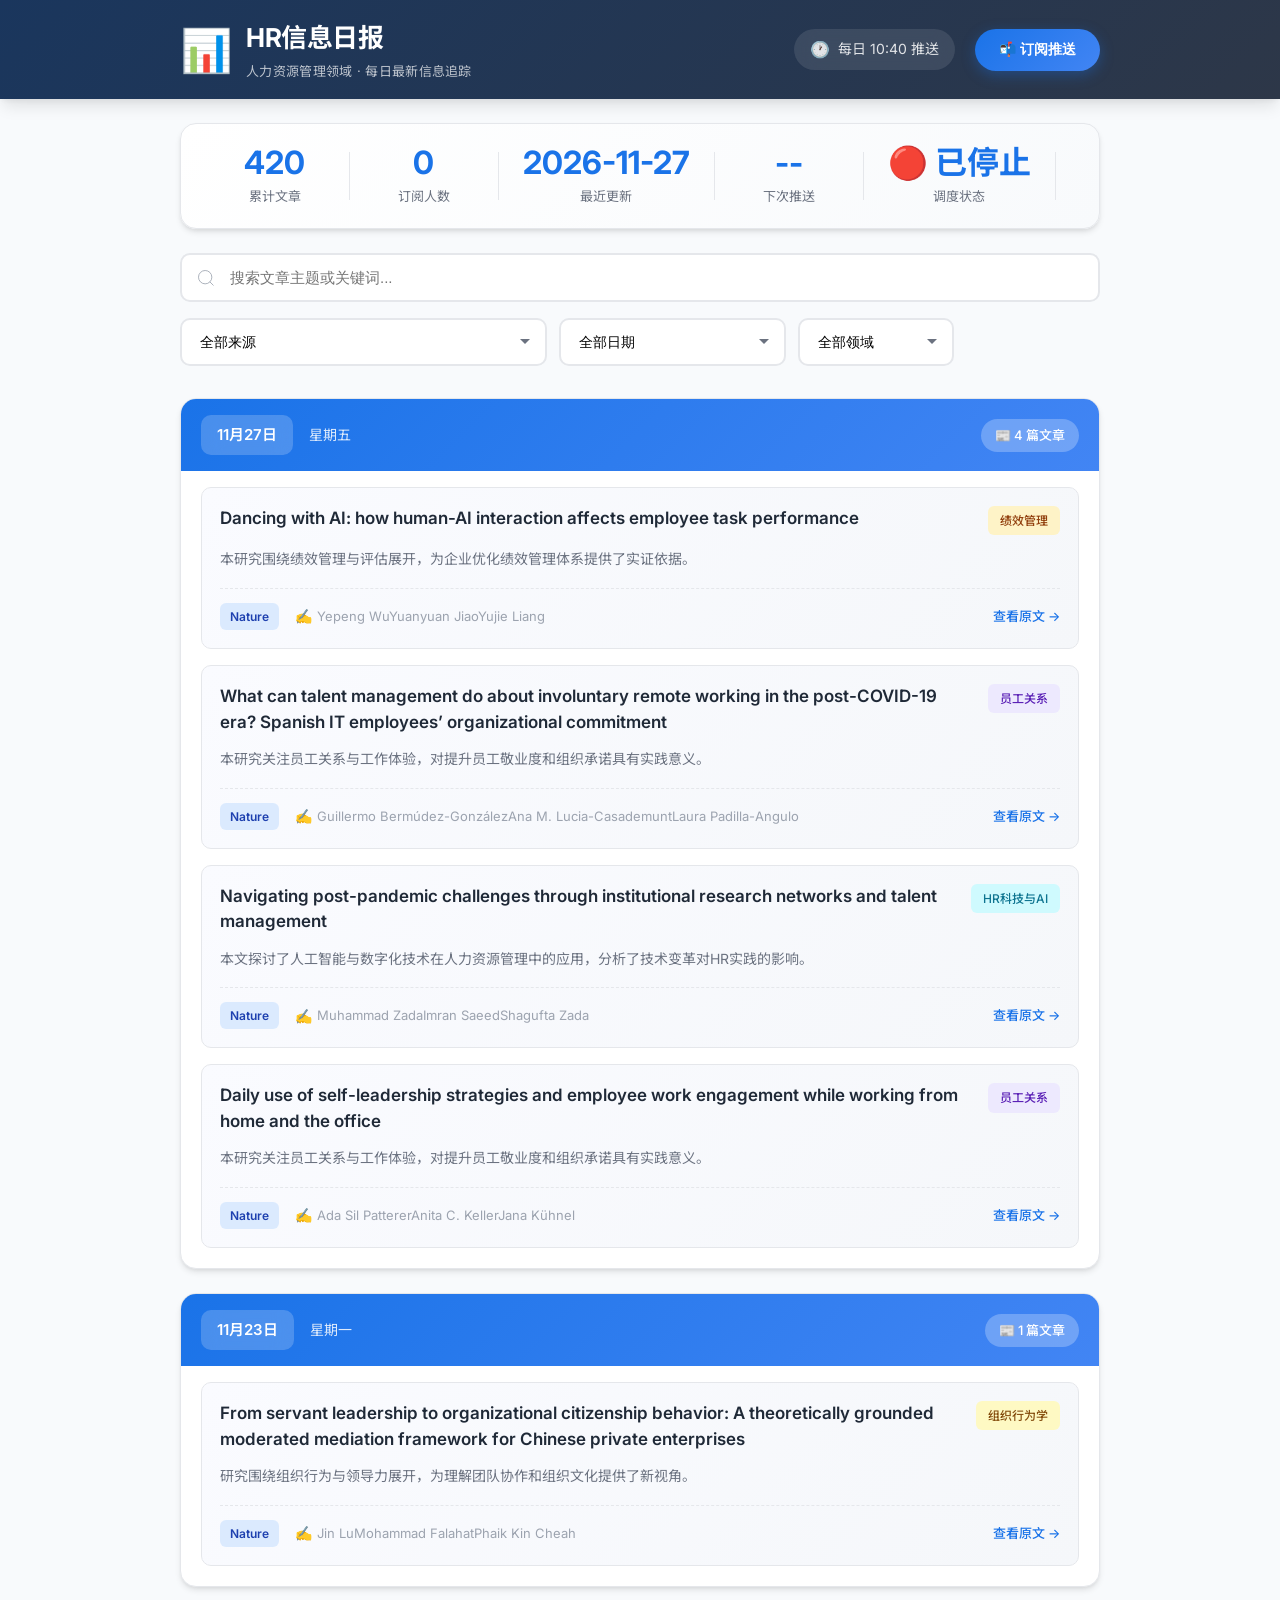
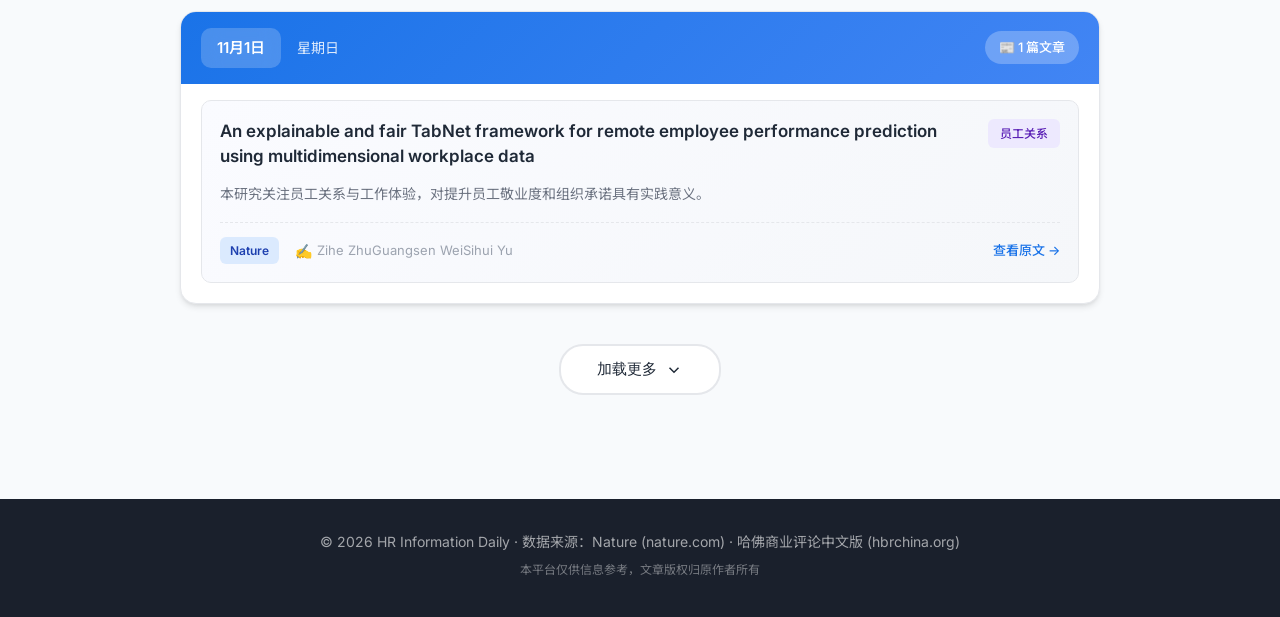
==== commit c562ec46: "chore: 自动更新日报数据 2026-11-27" ====
--- a/index.html
+++ b/index.html
@@ -1018,13 +1018,13 @@
 
     <script>
 // ========== HR信息日报 - 自动更新数据 ==========
-// 最后更新: 2026-11-26 10:48:18
+// 最后更新: 2026-11-27 10:47:52
 // 文章总数: 420
 
 const dailyResearchData = [
     {
-        "date": "2026-11-26",
-        "weekday": "星期三",
+        "date": "2026-11-27",
+        "weekday": "星期四",
         "articles": [
             {
                 "id": 1536,
@@ -5296,9 +5296,9 @@
     const STATIC_SOURCES = [{"value": "HBR", "label": "HBR"}, {"value": "Harvard Business Review", "label": "Harvard Business Review"}, {"value": "Humanities and Social Sciences Communications", "label": "Humanities and Social Sciences Communications"}, {"value": "Nature", "label": "Nature"}, {"value": "Scientific Reports", "label": "Scientific Reports"}, {"value": "哈佛商业评论中文版", "label": "哈佛商业评论中文版"}];
     const STATIC_TOPICS = [{"value": "compensation", "label": "薪酬福利"}, {"value": "diversity", "label": "多元化与包容性"}, {"value": "employee-relations", "label": "员工关系"}, {"value": "hr-tech", "label": "HR科技与AI"}, {"value": "leadership", "label": "领导力"}, {"value": "organizational-behavior", "label": "组织行为学"}, {"value": "performance", "label": "绩效管理"}, {"value": "recruitment", "label": "招聘与选拔"}, {"value": "training", "label": "培训与发展"}];
     const STATIC_STATS = {"total_articles": 420, "total_subscribers": 0};
-    const STATIC_CALENDAR = [{"date": "2026-11-26", "weekday": "星期三", "article_count": 4}, {"date": "2026-11-23", "weekday": "星期日", "article_count": 1}, {"date": "2026-11-01", "weekday": "星期六", "article_count": 1}, {"date": "2026-10-03", "weekday": "星期五", "article_count": 1}, {"date": "2026-09-30", "weekday": "星期二", "article_count": 1}, {"date": "2026-09-07", "weekday": "星期日", "article_count": 1}, {"date": "2026-08-11", "weekday": "星期一", "article_count": 1}, {"date": "2026-07-10", "weekday": "星期四", "article_count": 1}, {"date": "2026-06-22", "weekday": "星期日", "article_count": 1}, {"date": "2026-05-06", "weekday": "星期二", "article_count": 393}, {"date": "2026-04-20", "weekday": "星期日", "article_count": 15}];
-    const STATIC_ARTICLES = [{"id": 1536, "title": "Dancing with AI: how human-AI interaction affects employee task performance", "topic": "performance", "topicLabel": "绩效管理", "summary": "本研究围绕绩效管理与评估展开，为企业优化绩效管理体系提供了实证依据。", "source": "Nature", "authors": "Yepeng WuYuanyuan JiaoYujie Liang", "link": "https://www.nature.com/articles/s41599-026-09043-5", "push_date": "2026-11-26", "publish_date": "2026-11-26", "fetched_date": "2026-11-26", "created_at": "2026-11-26"}, {"id": 650, "title": "What can talent management do about involuntary remote working in the post-COVID-19 era? Spanish IT employees’ organizational commitment", "topic": "employee-relations", "topicLabel": "员工关系", "summary": "本研究关注员工关系与工作体验，对提升员工敬业度和组织承诺具有实践意义。", "source": "Nature", "authors": "Guillermo Bermúdez-GonzálezAna M. Lucia-CasademuntLaura Padilla-Angulo", "link": "https://www.nature.com/articles/s41599-024-03514-3", "push_date": "2026-11-26", "publish_date": "2026-11-26", "fetched_date": "2026-11-26", "created_at": "2026-11-26"}, {"id": 649, "title": "Navigating post-pandemic challenges through institutional research networks and talent management", "topic": "hr-tech", "topicLabel": "HR科技与AI", "summary": "本文探讨了人工智能与数字化技术在人力资源管理中的应用，分析了技术变革对HR实践的影响。", "source": "Nature", "authors": "Muhammad ZadaImran SaeedShagufta Zada", "link": "https://www.nature.com/articles/s41599-024-03697-9", "push_date": "2026-11-26", "publish_date": "2026-11-26", "fetched_date": "2026-11-26", "created_at": "2026-11-26"}, {"id": 647, "title": "Daily use of self-leadership strategies and employee work engagement while working from home and the office", "topic": "employee-relations", "topicLabel": "员工关系", "summary": "本研究关注员工关系与工作体验，对提升员工敬业度和组织承诺具有实践意义。", "source": "Nature", "authors": "Ada Sil PattererAnita C. KellerJana Kühnel", "link": "https://www.nature.com/articles/s41598-024-71432-0", "push_date": "2026-11-26", "publish_date": "2026-11-26", "fetched_date": "2026-11-26", "created_at": "2026-11-26"}, {"id": 826, "title": "From servant leadership to organizational citizenship behavior: A theoretically grounded moderated mediation framework for Chinese private enterprises", "topic": "organizational-behavior", "topicLabel": "组织行为学", "summary": "研究围绕组织行为与领导力展开，为理解团队协作和组织文化提供了新视角。", "source": "Nature", "authors": "Jin LuMohammad FalahatPhaik Kin Cheah", "link": "https://www.nature.com/articles/s41599-024-03751-6", "push_date": "2026-11-23", "publish_date": "2026-11-23", "fetched_date": "2026-11-23", "created_at": "2026-11-23"}, {"id": 1869, "title": "An explainable and fair TabNet framework for remote employee performance prediction using multidimensional workplace data", "topic": "employee-relations", "topicLabel": "员工关系", "summary": "本研究关注员工关系与工作体验，对提升员工敬业度和组织承诺具有实践意义。", "source": "Nature", "authors": "Zihe ZhuGuangsen WeiSihui Yu", "link": "https://www.nature.com/articles/s41598-026-76297-z", "push_date": "2026-11-01", "publish_date": "2026-11-01", "fetched_date": "2026-11-01", "created_at": "2026-11-01"}, {"id": 1615, "title": "Corporate social responsibility and organizational performance: practices and future research agenda from a twenty-year review", "topic": "performance", "topicLabel": "绩效管理", "summary": "本研究围绕绩效管理与评估展开，为企业优化绩效管理体系提供了实证依据。", "source": "Nature", "authors": "Hongjiang PuQian Zhang", "link": "https://www.nature.com/articles/s41599-026-08802-8", "push_date": "2026-10-03", "publish_date": "2026-10-03", "fetched_date": "2026-10-03", "created_at": "2026-10-03"}, {"id": 1479, "title": "ND in Micro: neuroinclusion and neuroaffirmation for neurodivergent microbiologists", "topic": "diversity", "topicLabel": "多元化与包容性", "summary": "There is a growing awareness and visibility of neurodivergent people and our needs, but we still face workplace challenges. ND in Micro is a new global network that aims to connect, peer-support and raise the profile of neurodivergent microbiologists and our science through virtual and in-person activities and resources.", "source": "Nature", "authors": "Kirsty L. JonesRebecca ThomasKevin Maringer", "link": "https://www.nature.com/articles/s41579-026-01368-x", "push_date": "2026-09-30", "publish_date": "2026-09-30", "fetched_date": "2026-09-30", "created_at": "2026-09-30"}, {"id": 1411, "title": "Workplace ostracism and job performance: revisiting the limits of employee engagement in addressing workplace exclusion", "topic": "employee-relations", "topicLabel": "员工关系", "summary": "本研究关注员工关系与工作体验，对提升员工敬业度和组织承诺具有实践意义。", "source": "Nature", "authors": "Kailash Kumar SahuRavi Kumar MishraShreya Kushwaha", "link": "https://www.nature.com/articles/s41598-026-66273-y", "push_date": "2026-09-07", "publish_date": "2026-09-07", "fetched_date": "2026-09-07", "created_at": "2026-09-07"}, {"id": 1288, "title": "Leveraging neuroleadership and AI-integrated capabilities: empowering entrepreneurial leaders to drive SME performance", "topic": "performance", "topicLabel": "绩效管理", "summary": "本研究围绕绩效管理与评估展开，为企业优化绩效管理体系提供了实证依据。", "source": "Nature", "authors": "Muhammad MohsinMohamad Zulkifli Bin Abdul RahimYuen Yee Yen", "link": "https://www.nature.com/articles/s41599-026-08621-x", "push_date": "2026-08-11", "publish_date": "2026-08-11", "fetched_date": "2026-08-11", "created_at": "2026-08-11"}, {"id": 1064, "title": "Threshold conditions for employee innovation: qualitative evidence from hierarchical organizations", "topic": "employee-relations", "topicLabel": "员工关系", "summary": "本研究关注员工关系与工作体验，对提升员工敬业度和组织承诺具有实践意义。", "source": "Nature", "authors": "Mohamed Mohiya", "link": "https://www.nature.com/articles/s41598-026-60218-1", "push_date": "2026-07-10", "publish_date": "2026-07-10", "fetched_date": "2026-07-10", "created_at": "2026-07-10"}, {"id": 911, "title": "The influence of moral leadership (in)congruence on negative workplace gossip is explained by perceived hypocrisy", "topic": "employee-relations", "topicLabel": "员工关系", "summary": "本研究关注员工关系与工作体验，对提升员工敬业度和组织承诺具有实践意义。", "source": "Nature", "authors": "Qingling ChenZhaohui LiuGuanfeng Shi", "link": "https://www.nature.com/articles/s41598-026-54395-2", "push_date": "2026-06-22", "publish_date": "2026-06-22", "fetched_date": "2026-06-22", "created_at": "2026-06-22"}, {"id": 822, "title": "The startup balancing act: Hiring the right talent", "topic": "recruitment", "topicLabel": "招聘与选拔", "summary": "本研究探讨了招聘与人才选拔领域的重要议题，通过实证分析揭示了相关因素的影响机制和实践启示。", "source": "Nature", "authors": "Simon Moroney", "link": "https://www.nature.com/articles/nbt0598supp", "push_date": "2026-05-06", "publish_date": "2026-05-06", "fetched_date": "2026-05-06", "created_at": "2026-05-06"}, {"id": 821, "title": "Succession planning: Putting an organization's knowledge to work", "topic": "recruitment", "topicLabel": "招聘与选拔", "summary": "From recruiting the right candidate to developing new leadership from within, succession planning is essential for an organization to meet its strategic goals.", "source": "Nature", "authors": "Kevin ButlerDona E. Roche-Tarry", "link": "https://www.nature.com/articles/nbt0202-201", "push_date": "2026-05-06", "publish_date": "2026-05-06", "fetched_date": "2026-05-06", "created_at": "2026-05-06"}, {"id": 820, "title": "Effective Talent Management", "topic": "hr-tech", "topicLabel": "HR科技与AI", "summary": "Reprinted with permission from Electronic Recruiting News. For more articles like this seewww.interbiznet.com.", "source": "Nature", "authors": "Nature Editorial", "link": "https://www.nature.com/articles/nj0080", "push_date": "2026-05-06", "publish_date": "2026-05-06", "fetched_date": "2026-05-06", "created_at": "2026-05-06"}, {"id": 819, "title": "Using publicly available information to create exposure and risk-based ranking of chemicals used in the workplace and consumer products", "topic": "employee-relations", "topicLabel": "员工关系", "summary": "本研究关注员工关系与工作体验，对提升员工敬业度和组织承诺具有实践意义。", "source": "Nature", "authors": "Michael A JayjockChristine F ChaissonPaul S Price", "link": "https://www.nature.com/articles/jes200843", "push_date": "2026-05-06", "publish_date": "2026-05-06", "fetched_date": "2026-05-06", "created_at": "2026-05-06"}, {"id": 818, "title": "Back to balance: labour therapeutics and the depoliticisation of workplace distress", "topic": "employee-relations", "topicLabel": "员工关系", "summary": "本研究关注员工关系与工作体验，对提升员工敬业度和组织承诺具有实践意义。", "source": "Nature", "authors": "James Davies", "link": "https://www.nature.com/articles/palcomms201627", "push_date": "2026-05-06", "publish_date": "2026-05-06", "fetched_date": "2026-05-06", "created_at": "2026-05-06"}, {"id": 817, "title": "Stepping up to be a role model for LGBTQ inclusion in science", "topic": "diversity", "topicLabel": "多元化与包容性", "summary": "Neil Reavey describes how scientists can support or lead initiatives in their organizations.", "source": "Nature", "authors": "Neil Reavey", "link": "https://www.nature.com/articles/d41586-019-01146-1", "push_date": "2026-05-06", "publish_date": "2026-05-06", "fetched_date": "2026-05-06", "created_at": "2026-05-06"}, {"id": 816, "title": "Global labor flow network reveals the hierarchical organization and dynamics of geo-industrial clusters", "topic": "performance", "topicLabel": "绩效管理", "summary": "There is a lack of systematic approaches to identify and analyze the hierarchical structure of geo-industrial clusters at the global scale. Here the authors use LinkedIn's employment history data to construct a global labor flow network from which they find that the resulting geo-industrial clusters exhibit a stronger association between the influx of educated-workers and financial performance compared to existing aggregation units.", "source": "Nature", "authors": "Jaehyuk ParkIan B. WoodYong-Yeol Ahn", "link": "https://www.nature.com/articles/s41467-019-11380-w", "push_date": "2026-05-06", "publish_date": "2026-05-06", "fetched_date": "2026-05-06", "created_at": "2026-05-06"}, {"id": 815, "title": "Why we need to increase diversity in the immunology research community", "topic": "diversity", "topicLabel": "多元化与包容性", "summary": "The immunology research community lacks diversity, particularly at the top. Here I discuss diversity, inclusion and equity and their benefit to science. I suggest steps we can take to achieve a more diverse and inclusive community.", "source": "Nature", "authors": "Akiko Iwasaki", "link": "https://www.nature.com/articles/s41590-019-0470-6", "push_date": "2026-05-06", "publish_date": "2026-05-06", "fetched_date": "2026-05-06", "created_at": "2026-05-06"}, {"id": 814, "title": "Diversity and inclusion in Australian astronomy", "topic": "diversity", "topicLabel": "多元化与包容性", "summary": "An overview of the nationwide programmes that are making an impact on diversity, culture and climate in Australia is presented, along with the most promising and innovative initiatives in Australian universities and institutions.", "source": "Nature", "authors": "Lisa J. Kewley", "link": "https://www.nature.com/articles/s41550-019-0954-1", "push_date": "2026-05-06", "publish_date": "2026-05-06", "fetched_date": "2026-05-06", "created_at": "2026-05-06"}, {"id": 813, "title": "Diversity and inclusion: why it also makes business sense", "topic": "diversity", "topicLabel": "多元化与包容性", "summary": "A better balance of men and women in leadership positions could lead to higher profitability in scientific enterprises, argues Akshay Kumar.", "source": "Nature", "authors": "Nature Editorial", "link": "https://www.nature.com/articles/nindia", "push_date": "2026-05-06", "publish_date": "2026-05-06", "fetched_date": "2026-05-06", "created_at": "2026-05-06"}, {"id": 812, "title": "Improving sex and gender identity equity and inclusion at conservation and ecology conferences", "topic": "diversity", "topicLabel": "多元化与包容性", "summary": "Tulloch details a six-step timeline that improves ecology and conservation conference inclusion by embedding diversity and equity into planning, financing, marketing, scientific and social scheduling, evaluation and reporting.", "source": "Nature", "authors": "Ayesha I. T. Tulloch", "link": "https://www.nature.com/articles/s41559-020-1255-x", "push_date": "2026-05-06", "publish_date": "2026-05-06", "fetched_date": "2026-05-06", "created_at": "2026-05-06"}, {"id": 811, "title": "Age discrimination in the workplace hurts us all", "topic": "employee-relations", "topicLabel": "员工关系", "summary": "When older workers are discriminated against, everyone is affected. Age discrimination negatively impacts not only individual workers but also their families and the broader economy, argues Joo Yeoun Suh.", "source": "Nature", "authors": "Joo Yeoun Suh", "link": "https://www.nature.com/articles/s43587-020-00023-1", "push_date": "2026-05-06", "publish_date": "2026-05-06", "fetched_date": "2026-05-06", "created_at": "2026-05-06"}, {"id": 810, "title": "Equality, diversity and inclusion", "topic": "diversity", "topicLabel": "多元化与包容性", "summary": "本研究关注职场多元化和包容性议题，对促进公平就业和组织多样性具有重要启示。", "source": "Nature", "authors": "Priya Sharma", "link": "https://www.nature.com/articles/s41407-021-0588-x", "push_date": "2026-05-06", "publish_date": "2026-05-06", "fetched_date": "2026-05-06", "created_at": "2026-05-06"}, {"id": 809, "title": "Between a rock and a workplace", "topic": "employee-relations", "topicLabel": "员工关系", "summary": "Working spaces and cultures in the geosciences need to change in order to attract, safeguard and retain people with disabilities.", "source": "Nature", "authors": "Anya Lawrence", "link": "https://www.nature.com/articles/s41561-021-00775-4", "push_date": "2026-05-06", "publish_date": "2026-05-06", "fetched_date": "2026-05-06", "created_at": "2026-05-06"}, {"id": 808, "title": "Implementing diversity, equity and inclusion efforts at conferences", "topic": "diversity", "topicLabel": "多元化与包容性", "summary": "The scientific research environment struggles to be an inclusive and diverse place. Initiatives such as the Minority Carriers event at the Photovoltaics Specialists Conference not only support marginalized researchers but also delineate the changes that need to be made and actions that should be taken to make the research space inclusive.", "source": "Nature", "authors": "Lyndsey McMillon-Brown", "link": "https://www.nature.com/articles/s41560-021-00926-2", "push_date": "2026-05-06", "publish_date": "2026-05-06", "fetched_date": "2026-05-06", "created_at": "2026-05-06"}, {"id": 807, "title": "The scientific workplace in 2021", "topic": "employee-relations", "topicLabel": "员工关系", "summary": "The impact on careers of a lingering pandemic and industrial unrest were among the challenges faced by working scientists in the past 12 months", "source": "Nature", "authors": "Chris Woolston", "link": "https://www.nature.com/articles/d41586-021-03710-0", "push_date": "2026-05-06", "publish_date": "2026-05-06", "fetched_date": "2026-05-06", "created_at": "2026-05-06"}, {"id": 806, "title": "Reconsidering the role of alcohol in the scientific workplace", "topic": "employee-relations", "topicLabel": "员工关系", "summary": "Some societies and event organizers are rethinking their alcohol policies in a bid to be more inclusive.", "source": "Nature", "authors": "Nikki Forrester", "link": "https://www.nature.com/articles/d41586-021-03773-z", "push_date": "2026-05-06", "publish_date": "2026-05-06", "fetched_date": "2026-05-06", "created_at": "2026-05-06"}, {"id": 805, "title": "A talent network of Black microbiologists", "topic": "hr-tech", "topicLabel": "HR科技与AI", "summary": "本文探讨了人工智能与数字化技术在人力资源管理中的应用，分析了技术变革对HR实践的影响。", "source": "Nature", "authors": "Chelsey C. SpriggsNikea PittmanAriangela J. Kozik", "link": "https://www.nature.com/articles/s41564-022-01085-0", "push_date": "2026-05-06", "publish_date": "2026-05-06", "fetched_date": "2026-05-06", "created_at": "2026-05-06"}, {"id": 804, "title": "Workplace mistreatment for US women: best practices for counselors", "topic": "employee-relations", "topicLabel": "员工关系", "summary": "本研究关注员工关系与工作体验，对提升员工敬业度和组织承诺具有实践意义。", "source": "Nature", "authors": "Stephanie T. Burns", "link": "https://www.nature.com/articles/s41599-022-01154-z", "push_date": "2026-05-06", "publish_date": "2026-05-06", "fetched_date": "2026-05-06", "created_at": "2026-05-06"}, {"id": 803, "title": "Inclusion of LGBT+ researchers is key", "topic": "diversity", "topicLabel": "多元化与包容性", "summary": "本研究关注职场多元化和包容性议题，对促进公平就业和组织多样性具有重要启示。", "source": "Nature", "authors": "Deni Mazrekaj", "link": "https://www.nature.com/articles/d41586-022-01187-z", "push_date": "2026-05-06", "publish_date": "2026-05-06", "fetched_date": "2026-05-06", "created_at": "2026-05-06"}, {"id": 802, "title": "Funding and oversight for diversity initiatives", "topic": "diversity", "topicLabel": "多元化与包容性", "summary": "As the importance of diversity, equity and inclusion within teams grows, large organizations are starting to commit to funding and data-driven action to build on and sustain the momentum.", "source": "Nature", "authors": "Nature Editorial", "link": "https://www.nature.com/articles/s41550-022-01731-x", "push_date": "2026-05-06", "publish_date": "2026-05-06", "fetched_date": "2026-05-06", "created_at": "2026-05-06"}, {"id": 801, "title": "Diversity, equity and inclusion actions from the NCATS Clinical and Translational Science awarded programs", "topic": "diversity", "topicLabel": "多元化与包容性", "summary": "本研究关注职场多元化和包容性议题，对促进公平就业和组织多样性具有重要启示。", "source": "Nature", "authors": "L. Ebony BoulwareAlfred VitaleLeonard E. Egede", "link": "https://www.nature.com/articles/s41591-022-01863-7", "push_date": "2026-05-06", "publish_date": "2026-05-06", "fetched_date": "2026-05-06", "created_at": "2026-05-06"}, {"id": 800, "title": "Motivators of employee commitment at multinational organisations in emerging economies: Empirical evidence from Nigeria", "topic": "employee-relations", "topicLabel": "员工关系", "summary": "本研究关注员工关系与工作体验，对提升员工敬业度和组织承诺具有实践意义。", "source": "Nature", "authors": "Henry Inegbedion", "link": "https://www.nature.com/articles/s41599-022-01169-6", "push_date": "2026-05-06", "publish_date": "2026-05-06", "fetched_date": "2026-05-06", "created_at": "2026-05-06"}, {"id": 799, "title": "Community voices: policy proposals to promote inclusion in academia through the lens of women in science", "topic": "diversity", "topicLabel": "多元化与包容性", "summary": "Diversity is a creative force that broadens views and enhances ideas; it increases productivity as well as the impact of our science, making our respective organisations more agile and timely. Equality of opportunity is a key to success for any research organisation. Here we argue that every research organisation, whether in academia or in industry, needs to have better inclusion policies to harness the benefits of diversity in research. Drawing from our personal experiences and perspectives as women in science, we share our suggestions on how to promote inclusion in academia and create a better research culture for all. Our shared experiences highlight the many hurdles women in science face on a daily basis. We stress that rules and regulations, as well as education for awareness, will play critical role in this much needed shift from a male-dominated scientific culture that dates from Victorian times to a modern focus on gender equality in science. The key ingredients of this new culture will be flexibility, transparency, fairness and thoughtfulness.", "source": "Nature", "authors": "Sarah A. TeichmannMuzlifah HaniffaJasmin Fisher", "link": "https://www.nature.com/articles/s41467-022-31616-6", "push_date": "2026-05-06", "publish_date": "2026-05-06", "fetched_date": "2026-05-06", "created_at": "2026-05-06"}, {"id": 798, "title": "Organizational culture as a mediator of credible leadership influence on work engagement: empirical studies in private hospitals in East Java, Indonesia", "topic": "organizational-behavior", "topicLabel": "组织行为学", "summary": "研究围绕组织行为与领导力展开，为理解团队协作和组织文化提供了新视角。", "source": "Nature", "authors": "Veronika Agustini SrimulyaniYustinus Budi Hermanto", "link": "https://www.nature.com/articles/s41599-022-01289-z", "push_date": "2026-05-06", "publish_date": "2026-05-06", "fetched_date": "2026-05-06", "created_at": "2026-05-06"}, {"id": 797, "title": "BDA CPD course on Equality, Diversity and Inclusion", "topic": "diversity", "topicLabel": "多元化与包容性", "summary": "本研究关注职场多元化和包容性议题，对促进公平就业和组织多样性具有重要启示。", "source": "Nature", "authors": "Nature Editorial", "link": "https://www.nature.com/articles/s41404-022-1766-z", "push_date": "2026-05-06", "publish_date": "2026-05-06", "fetched_date": "2026-05-06", "created_at": "2026-05-06"}, {"id": 796, "title": "Diversity and inclusion is a must to make innovation work for all", "topic": "diversity", "topicLabel": "多元化与包容性", "summary": "Fostering a creative and constructive dynamic between groups is a recipe for success.", "source": "Nature", "authors": "Marte C. W. Solheim", "link": "https://www.nature.com/articles/d41586-022-04205-2", "push_date": "2026-05-06", "publish_date": "2026-05-06", "fetched_date": "2026-05-06", "created_at": "2026-05-06"}, {"id": 795, "title": "Equality, diversity and inclusion and dental care professionals", "topic": "diversity", "topicLabel": "多元化与包容性", "summary": "本研究关注职场多元化和包容性议题，对促进公平就业和组织多样性具有重要启示。", "source": "Nature", "authors": "Miranda SteeplesSimone Ruzario", "link": "https://www.nature.com/articles/s41415-023-5456-y", "push_date": "2026-05-06", "publish_date": "2026-05-06", "fetched_date": "2026-05-06", "created_at": "2026-05-06"}, {"id": 794, "title": "Stages of organizational development and employee assistance programs in Taiwan", "topic": "training", "topicLabel": "培训与发展", "summary": "本文聚焦于员工培训与职业发展话题，研究发现对组织学习和人才成长具有重要参考价值。", "source": "Nature", "authors": "Yin-Che ChenYun-Chu ChenHui-Chuang Chu", "link": "https://www.nature.com/articles/s41599-023-01567-4", "push_date": "2026-05-06", "publish_date": "2026-05-06", "fetched_date": "2026-05-06", "created_at": "2026-05-06"}, {"id": 793, "title": "Scientists with intersecting privilege must work towards institutional inclusion", "topic": "diversity", "topicLabel": "多元化与包容性", "summary": "The enduring lack of diversity, equity and inclusion (DEI) in academia is arguably the biggest challenge facing universities. Progress has been slow and dependent on the efforts of marginalized faculty. We explain why this is a problem, offer potential solutions and ask those with intersecting privilege and power to be the drivers of change.", "source": "Nature", "authors": "Felicity M. DavisSalah EliasVaishnavi Ananthanarayanan", "link": "https://www.nature.com/articles/s41556-023-01143-7", "push_date": "2026-05-06", "publish_date": "2026-05-06", "fetched_date": "2026-05-06", "created_at": "2026-05-06"}, {"id": 792, "title": "Factors influencing home care workers’ loyalty in long-term nursing services", "topic": "hr-tech", "topicLabel": "HR科技与AI", "summary": "本文探讨了人工智能与数字化技术在人力资源管理中的应用，分析了技术变革对HR实践的影响。", "source": "Nature", "authors": "Wei HsuYen-Chi ChaoChih-Hao Yang", "link": "https://www.nature.com/articles/s41599-023-01819-3", "push_date": "2026-05-06", "publish_date": "2026-05-06", "fetched_date": "2026-05-06", "created_at": "2026-05-06"}, {"id": 791, "title": "What is hindering the drug development industry from achieving diversity, equity and inclusion in its workforce?", "topic": "diversity", "topicLabel": "多元化与包容性", "summary": "Establishing accountability by implementing measurable metrics to track and monitor DEI dynamics can ensure that it becomes central to an organization’s strategy.", "source": "Nature", "authors": "Jennifer Y. KimEmily Botto", "link": "https://www.nature.com/articles/s41587-023-01817-5", "push_date": "2026-05-06", "publish_date": "2026-05-06", "fetched_date": "2026-05-06", "created_at": "2026-05-06"}, {"id": 790, "title": "The interplay between internal communication, employee engagement, job satisfaction, and employee loyalty in higher education institutions in Vietnam", "topic": "employee-relations", "topicLabel": "员工关系", "summary": "本研究关注员工关系与工作体验，对提升员工敬业度和组织承诺具有实践意义。", "source": "Nature", "authors": "Cao Minh Anh NguyenMinh-Tri Ha", "link": "https://www.nature.com/articles/s41599-023-01806-8", "push_date": "2026-05-06", "publish_date": "2026-05-06", "fetched_date": "2026-05-06", "created_at": "2026-05-06"}, {"id": 789, "title": "AI technology application and employee responsibility", "topic": "employee-relations", "topicLabel": "员工关系", "summary": "本研究关注员工关系与工作体验，对提升员工敬业度和组织承诺具有实践意义。", "source": "Nature", "authors": "Jing WangZeyu XingRui Zhang", "link": "https://www.nature.com/articles/s41599-023-01843-3", "push_date": "2026-05-06", "publish_date": "2026-05-06", "fetched_date": "2026-05-06", "created_at": "2026-05-06"}, {"id": 788, "title": "Family–work conflict and work-from-home productivity: do work engagement and self-efficacy mediate?", "topic": "performance", "topicLabel": "绩效管理", "summary": "本研究围绕绩效管理与评估展开，为企业优化绩效管理体系提供了实证依据。", "source": "Nature", "authors": "Seng-Su TsangZhih-Lin LiuThi Vinh Tran Nguyen", "link": "https://www.nature.com/articles/s41599-023-01929-y", "push_date": "2026-05-06", "publish_date": "2026-05-06", "fetched_date": "2026-05-06", "created_at": "2026-05-06"}, {"id": 787, "title": "Workplace-based knowledge exchange programmes between academics, policymakers and providers in the health and social care sector: a scoping review and mapping exercise", "topic": "employee-relations", "topicLabel": "员工关系", "summary": "本研究关注员工关系与工作体验，对提升员工敬业度和组织承诺具有实践意义。", "source": "Nature", "authors": "Stephanie KumpunenBernadeta BridgwoodLuisa M. Pettigrew", "link": "https://www.nature.com/articles/s41599-023-01932-3", "push_date": "2026-05-06", "publish_date": "2026-05-06", "fetched_date": "2026-05-06", "created_at": "2026-05-06"}, {"id": 786, "title": "Knowledge sharing and innovation performance: a case study on the impact of organizational culture, structural capital, human resource management practices, and relational capital of real estate agents", "topic": "organizational-behavior", "topicLabel": "组织行为学", "summary": "研究围绕组织行为与领导力展开，为理解团队协作和组织文化提供了新视角。", "source": "Nature", "authors": "Chung-Chang LeeWen-Chih YehYuan-Chen Luo", "link": "https://www.nature.com/articles/s41599-023-02185-w", "push_date": "2026-05-06", "publish_date": "2026-05-06", "fetched_date": "2026-05-06", "created_at": "2026-05-06"}, {"id": 785, "title": "A field study of the impacts of workplace diversity on the recruitment of minority group members", "topic": "recruitment", "topicLabel": "招聘与选拔", "summary": "A Registered Report field study by Nichols et al. finds little evidence that images of organizational diversity change the volume or quality of minority applicants. Stronger commitments to diversity may be needed to increase recruitment of minority applicants.", "source": "Nature", "authors": "Aaron D. NicholsJordan AxtDan Ariely", "link": "https://www.nature.com/articles/s41562-023-01731-5", "push_date": "2026-05-06", "publish_date": "2026-05-06", "fetched_date": "2026-05-06", "created_at": "2026-05-06"}, {"id": 784, "title": "Emotional intelligence as a conduit for improved occupational health safety environment in the oil and gas sector", "topic": "hr-tech", "topicLabel": "HR科技与AI", "summary": "本文探讨了人工智能与数字化技术在人力资源管理中的应用，分析了技术变革对HR实践的影响。", "source": "Nature", "authors": "Nkrumah Nana Kwame EdmundLiu SuxiaArielle Doris Tetgoum Kachie", "link": "https://www.nature.com/articles/s41598-023-46886-3", "push_date": "2026-05-06", "publish_date": "2026-05-06", "fetched_date": "2026-05-06", "created_at": "2026-05-06"}, {"id": 783, "title": "The achievement of gender parity in a large astrophysics research centre", "topic": "diversity", "topicLabel": "多元化与包容性", "summary": "The ASTRO 3D Centre of Excellence achieved 50% women personnel over a 5 yr time-frame by implementing a suite of evidence-based recruitment and retention initiatives. These initiatives changed how postdoctoral researchers were recruited and helped to develop a supportive and positive culture.", "source": "Nature", "authors": "Lisa J. KewleyJ. Stuart B. WyitheIngrid McCarthy", "link": "https://www.nature.com/articles/s41550-023-02079-6", "push_date": "2026-05-06", "publish_date": "2026-05-06", "fetched_date": "2026-05-06", "created_at": "2026-05-06"}, {"id": 782, "title": "Employee work engagement in the digital transformation of enterprises: a fuzzy-set qualitative comparative analysis", "topic": "employee-relations", "topicLabel": "员工关系", "summary": "本研究关注员工关系与工作体验，对提升员工敬业度和组织承诺具有实践意义。", "source": "Nature", "authors": "Di YeBin XuYenchun Jim Wu", "link": "https://www.nature.com/articles/s41599-023-02418-y", "push_date": "2026-05-06", "publish_date": "2026-05-06", "fetched_date": "2026-05-06", "created_at": "2026-05-06"}, {"id": 781, "title": "Lifelong learning in the workplace: the knowledge management role of corporate universities in China", "topic": "training", "topicLabel": "培训与发展", "summary": "本文聚焦于员工培训与职业发展话题，研究发现对组织学习和人才成长具有重要参考价值。", "source": "Nature", "authors": "Yuhang HanYi ZhouJiaoyan Jiang", "link": "https://www.nature.com/articles/s41599-024-02693-3", "push_date": "2026-05-06", "publish_date": "2026-05-06", "fetched_date": "2026-05-06", "created_at": "2026-05-06"}, {"id": 780, "title": "The relationship between strategic human resource management, green innovation and environmental performance: a moderated-mediation model", "topic": "performance", "topicLabel": "绩效管理", "summary": "本研究围绕绩效管理与评估展开，为企业优化绩效管理体系提供了实证依据。", "source": "Nature", "authors": "Michael Yao-Ping PengLi ZhangYuan He", "link": "https://www.nature.com/articles/s41599-024-02754-7", "push_date": "2026-05-06", "publish_date": "2026-05-06", "fetched_date": "2026-05-06", "created_at": "2026-05-06"}, {"id": 779, "title": "Workplace cyberbullying and social capital among Jordanian university academic staff: a cross-sectional study", "topic": "employee-relations", "topicLabel": "员工关系", "summary": "本研究关注员工关系与工作体验，对提升员工敬业度和组织承诺具有实践意义。", "source": "Nature", "authors": "Maissa N. AlrawashdehRula Odeh AlsawalqaAbdullah Mahmod Ibrahim", "link": "https://www.nature.com/articles/s41599-024-02805-z", "push_date": "2026-05-06", "publish_date": "2026-05-06", "fetched_date": "2026-05-06", "created_at": "2026-05-06"}, {"id": 778, "title": "A framework for the facilitation of accelerated leadership and management capability development in the workplace", "topic": "training", "topicLabel": "培训与发展", "summary": "本文聚焦于员工培训与职业发展话题，研究发现对组织学习和人才成长具有重要参考价值。", "source": "Nature", "authors": "Gregory J. HarperRoslyn CameronChristine Edwards", "link": "https://www.nature.com/articles/s41599-024-02758-3", "push_date": "2026-05-06", "publish_date": "2026-05-06", "fetched_date": "2026-05-06", "created_at": "2026-05-06"}, {"id": 777, "title": "Workplace digitalization and workload: changes and reciprocal relations across 3 years", "topic": "employee-relations", "topicLabel": "员工关系", "summary": "本研究关注员工关系与工作体验，对提升员工敬业度和组织承诺具有实践意义。", "source": "Nature", "authors": "Hannes ZacherCort W. Rudolph", "link": "https://www.nature.com/articles/s41598-024-56537-w", "push_date": "2026-05-06", "publish_date": "2026-05-06", "fetched_date": "2026-05-06", "created_at": "2026-05-06"}, {"id": 776, "title": "An investigation into employees’ factors of flexible working hours (FWH) for productivity in Saudi: a mixed qualitative triangulation", "topic": "performance", "topicLabel": "绩效管理", "summary": "本研究围绕绩效管理与评估展开，为企业优化绩效管理体系提供了实证依据。", "source": "Nature", "authors": "Mohamed Mohiya", "link": "https://www.nature.com/articles/s41599-024-02929-2", "push_date": "2026-05-06", "publish_date": "2026-05-06", "fetched_date": "2026-05-06", "created_at": "2026-05-06"}, {"id": 775, "title": "Dangers of speech technology for workplace diversity", "topic": "employee-relations", "topicLabel": "员工关系", "summary": "Speech technology offers many applications to enhance employee productivity and efficiency. Yet new dangers arise for marginalized groups, potentially jeopardizing organizational efforts to promote workplace diversity. Our analysis delves into three critical risks of speech technology and offers guidance for mitigating these risks responsibly.", "source": "Nature", "authors": "Mike Horia Mihail TeodorescuMingang K. GeigerLily Morse", "link": "https://www.nature.com/articles/s42256-024-00827-5", "push_date": "2026-05-06", "publish_date": "2026-05-06", "fetched_date": "2026-05-06", "created_at": "2026-05-06"}, {"id": 774, "title": "Decent work and innovative work behavior of academic staff in higher education institutions: the mediating role of work engagement and job self-efficacy", "topic": "training", "topicLabel": "培训与发展", "summary": "本文聚焦于员工培训与职业发展话题，研究发现对组织学习和人才成长具有重要参考价值。", "source": "Nature", "authors": "Rasha S. HassanHala M. G. AminHebatallah Ghoneim", "link": "https://www.nature.com/articles/s41599-024-03177-0", "push_date": "2026-05-06", "publish_date": "2026-05-06", "fetched_date": "2026-05-06", "created_at": "2026-05-06"}, {"id": 773, "title": "Employees’ pro-environmental behavior in an organization: a case study in the UAE", "topic": "employee-relations", "topicLabel": "员工关系", "summary": "本研究关注员工关系与工作体验，对提升员工敬业度和组织承诺具有实践意义。", "source": "Nature", "authors": "Nadin AlherimiZeki MarvaAyman Alzaatreh", "link": "https://www.nature.com/articles/s41598-024-66047-4", "push_date": "2026-05-06", "publish_date": "2026-05-06", "fetched_date": "2026-05-06", "created_at": "2026-05-06"}, {"id": 772, "title": "Enhancing organizational sustainable innovation performance through organizational readiness for big data analytics", "topic": "organizational-behavior", "topicLabel": "组织行为学", "summary": "研究围绕组织行为与领导力展开，为理解团队协作和组织文化提供了新视角。", "source": "Nature", "authors": "Muhammad ArshadAneela QadirMuhammad Rafique", "link": "https://www.nature.com/articles/s41599-024-03424-4", "push_date": "2026-05-06", "publish_date": "2026-05-06", "fetched_date": "2026-05-06", "created_at": "2026-05-06"}, {"id": 771, "title": "Breaking down barriers: exploring the impact of social capital on knowledge sharing and transfer in the workplace", "topic": "employee-relations", "topicLabel": "员工关系", "summary": "本研究关注员工关系与工作体验，对提升员工敬业度和组织承诺具有实践意义。", "source": "Nature", "authors": "Michael Yao-Ping Peng", "link": "https://www.nature.com/articles/s41599-024-03384-9", "push_date": "2026-05-06", "publish_date": "2026-05-06", "fetched_date": "2026-05-06", "created_at": "2026-05-06"}, {"id": 770, "title": "Lived experiences of sexual minorities in their achievement of leadership and psychosocial well-being in organizational settings", "topic": "organizational-behavior", "topicLabel": "组织行为学", "summary": "研究围绕组织行为与领导力展开，为理解团队协作和组织文化提供了新视角。", "source": "Nature", "authors": "Renata Della TorreHenrique Pereira", "link": "https://www.nature.com/articles/s41599-024-03504-5", "push_date": "2026-05-06", "publish_date": "2026-05-06", "fetched_date": "2026-05-06", "created_at": "2026-05-06"}, {"id": 769, "title": "Report finds only one in three black academics say that their workplace is inclusive", "topic": "employee-relations", "topicLabel": "员工关系", "summary": "本研究关注员工关系与工作体验，对提升员工敬业度和组织承诺具有实践意义。", "source": "Nature", "authors": "Nature Editorial", "link": "https://www.nature.com/articles/s41404-024-2888-2", "push_date": "2026-05-06", "publish_date": "2026-05-06", "fetched_date": "2026-05-06", "created_at": "2026-05-06"}, {"id": 768, "title": "Generative AI as a catalyst for HRM practices: mediating effects of trust", "topic": "hr-tech", "topicLabel": "HR科技与AI", "summary": "本文探讨了人工智能与数字化技术在人力资源管理中的应用，分析了技术变革对HR实践的影响。", "source": "Nature", "authors": "K. D. V. PrasadTanmoy De", "link": "https://www.nature.com/articles/s41599-024-03842-4", "push_date": "2026-05-06", "publish_date": "2026-05-06", "fetched_date": "2026-05-06", "created_at": "2026-05-06"}, {"id": 767, "title": "From challenges to opportunities: navigating the human response to automated agents in the workplace", "topic": "employee-relations", "topicLabel": "员工关系", "summary": "本研究关注员工关系与工作体验，对提升员工敬业度和组织承诺具有实践意义。", "source": "Nature", "authors": "Ivan ÐulaTabea BerberenaMaria Wirzberger", "link": "https://www.nature.com/articles/s41599-024-03962-x", "push_date": "2026-05-06", "publish_date": "2026-05-06", "fetched_date": "2026-05-06", "created_at": "2026-05-06"}, {"id": 766, "title": "‘Anyone engaging in scientific practice shouldn’t be excluded’: The United Kingdom’s only Black chemistry professor, on diversity", "topic": "diversity", "topicLabel": "多元化与包容性", "summary": "Chemist Robert Mokaya works to advance equality in science for Black researchers in the United Kingdom and sub-Saharan Africa.", "source": "Nature", "authors": "Shihab Jamal", "link": "https://www.nature.com/articles/d41586-024-02972-8", "push_date": "2026-05-06", "publish_date": "2026-05-06", "fetched_date": "2026-05-06", "created_at": "2026-05-06"}, {"id": 765, "title": "Beyond diversity: the impact mechanism of organizational inclusion on employee knowledge hoarding", "topic": "diversity", "topicLabel": "多元化与包容性", "summary": "本研究关注职场多元化和包容性议题，对促进公平就业和组织多样性具有重要启示。", "source": "Nature", "authors": "Qingheng ChengQiao YanTing Nie", "link": "https://www.nature.com/articles/s41599-024-04085-z", "push_date": "2026-05-06", "publish_date": "2026-05-06", "fetched_date": "2026-05-06", "created_at": "2026-05-06"}, {"id": 764, "title": "Diversity and inclusion have greater support than most Americans think", "topic": "diversity", "topicLabel": "多元化与包容性", "summary": "本研究关注职场多元化和包容性议题，对促进公平就业和组织多样性具有重要启示。", "source": "Nature", "authors": "Naomi IsenbergMarkus Brauer", "link": "https://www.nature.com/articles/s41598-024-76761-8", "push_date": "2026-05-06", "publish_date": "2026-05-06", "fetched_date": "2026-05-06", "created_at": "2026-05-06"}, {"id": 763, "title": "Understanding the landscape: assistive technology and work challenges for people with disabilities in Saudi Arabia", "topic": "hr-tech", "topicLabel": "HR科技与AI", "summary": "本文探讨了人工智能与数字化技术在人力资源管理中的应用，分析了技术变革对HR实践的影响。", "source": "Nature", "authors": "Adel Saber AlanaziHoucine Benlaria", "link": "https://www.nature.com/articles/s41599-024-04023-z", "push_date": "2026-05-06", "publish_date": "2026-05-06", "fetched_date": "2026-05-06", "created_at": "2026-05-06"}, {"id": 762, "title": "Code green: ethical leadership’s role in reconciling AI-induced job insecurity with pro-environmental behavior in the digital workplace", "topic": "organizational-behavior", "topicLabel": "组织行为学", "summary": "研究围绕组织行为与领导力展开，为理解团队协作和组织文化提供了新视角。", "source": "Nature", "authors": "Byung-Jik KimMin-Jik KimJulak Lee", "link": "https://www.nature.com/articles/s41599-024-04139-2", "push_date": "2026-05-06", "publish_date": "2026-05-06", "fetched_date": "2026-05-06", "created_at": "2026-05-06"}, {"id": 761, "title": "Interrelation between human capital management and ESG engagement: evidence from S&P 500 firms", "topic": "employee-relations", "topicLabel": "员工关系", "summary": "本研究关注员工关系与工作体验，对提升员工敬业度和组织承诺具有实践意义。", "source": "Nature", "authors": "Xinyu CaiHua XiangAkmal Durmanov", "link": "https://www.nature.com/articles/s41599-024-04189-6", "push_date": "2026-05-06", "publish_date": "2026-05-06", "fetched_date": "2026-05-06", "created_at": "2026-05-06"}, {"id": 760, "title": "The nexus between cyberloafing and employee well-being: role of creativity in the Nigerian service sector", "topic": "employee-relations", "topicLabel": "员工关系", "summary": "本研究关注员工关系与工作体验，对提升员工敬业度和组织承诺具有实践意义。", "source": "Nature", "authors": "Adacha Felix KwalaMary Agoyi", "link": "https://www.nature.com/articles/s41599-024-03928-z", "push_date": "2026-05-06", "publish_date": "2026-05-06", "fetched_date": "2026-05-06", "created_at": "2026-05-06"}, {"id": 759, "title": "Influence of employee impact on their evaluation of enterprise digital capability: a mediated moderation model", "topic": "performance", "topicLabel": "绩效管理", "summary": "本研究围绕绩效管理与评估展开，为企业优化绩效管理体系提供了实证依据。", "source": "Nature", "authors": "Qiwei ZhouLingqiao ZangFeiqiang Fu", "link": "https://www.nature.com/articles/s41599-024-04288-4", "push_date": "2026-05-06", "publish_date": "2026-05-06", "fetched_date": "2026-05-06", "created_at": "2026-05-06"}, {"id": 758, "title": "The effect of leadership styles on employee’s performance in Ethiopian sports organizations with mediating and moderating roles", "topic": "performance", "topicLabel": "绩效管理", "summary": "本研究围绕绩效管理与评估展开，为企业优化绩效管理体系提供了实证依据。", "source": "Nature", "authors": "Yifan LiuAbyot Abdela AliYi Xiao", "link": "https://www.nature.com/articles/s41598-024-81788-y", "push_date": "2026-05-06", "publish_date": "2026-05-06", "fetched_date": "2026-05-06", "created_at": "2026-05-06"}, {"id": 757, "title": "Explaining the influence of biophilic design on employee well-being", "topic": "employee-relations", "topicLabel": "员工关系", "summary": "本研究关注员工关系与工作体验，对提升员工敬业度和组织承诺具有实践意义。", "source": "Nature", "authors": "Carmen ValorRaquel RedondoIsabel Carrero", "link": "https://www.nature.com/articles/s41598-024-83791-9", "push_date": "2026-05-06", "publish_date": "2026-05-06", "fetched_date": "2026-05-06", "created_at": "2026-05-06"}, {"id": 756, "title": "Authentic leadership: bridging the gap between perception of organizational politics and employee attitudes in public sector museums", "topic": "organizational-behavior", "topicLabel": "组织行为学", "summary": "研究围绕组织行为与领导力展开，为理解团队协作和组织文化提供了新视角。", "source": "Nature", "authors": "Muhammad AsifZhiqiang MaWeijun Hu", "link": "https://www.nature.com/articles/s41599-024-04310-9", "push_date": "2026-05-06", "publish_date": "2026-05-06", "fetched_date": "2026-05-06", "created_at": "2026-05-06"}, {"id": 755, "title": "Enhancing organizational performance: how gender diversity enhances employee engagement and commitment", "topic": "employee-relations", "topicLabel": "员工关系", "summary": "本研究关注员工关系与工作体验，对提升员工敬业度和组织承诺具有实践意义。", "source": "Nature", "authors": "Nawal AdamAreej Alfawaz", "link": "https://www.nature.com/articles/s41599-025-04441-7", "push_date": "2026-05-06", "publish_date": "2026-05-06", "fetched_date": "2026-05-06", "created_at": "2026-05-06"}, {"id": 754, "title": "Determining human resource management key indicators and their impact on organizational performance using deep reinforcement learning", "topic": "training", "topicLabel": "培训与发展", "summary": "本文聚焦于员工培训与职业发展话题，研究发现对组织学习和人才成长具有重要参考价值。", "source": "Nature", "authors": "Zongyu Sun", "link": "https://www.nature.com/articles/s41598-025-86910-2", "push_date": "2026-05-06", "publish_date": "2026-05-06", "fetched_date": "2026-05-06", "created_at": "2026-05-06"}, {"id": 753, "title": "Professional demand analysis for teaching Chinese to speakers of other languages: a text mining approach on internet recruitment platforms", "topic": "recruitment", "topicLabel": "招聘与选拔", "summary": "本研究探讨了招聘与人才选拔领域的重要议题，通过实证分析揭示了相关因素的影响机制和实践启示。", "source": "Nature", "authors": "Xingrong GuoXingjia WangYiming Guo", "link": "https://www.nature.com/articles/s41599-025-04596-3", "push_date": "2026-05-06", "publish_date": "2026-05-06", "fetched_date": "2026-05-06", "created_at": "2026-05-06"}, {"id": 752, "title": "AI feedback and workplace social support in enhancing occupational self-efficacy: a randomized controlled trial in Japan", "topic": "employee-relations", "topicLabel": "员工关系", "summary": "本研究关注员工关系与工作体验，对提升员工敬业度和组织承诺具有实践意义。", "source": "Nature", "authors": "Yasushi WatanabeMasataka NakayamaYukiko Uchida", "link": "https://www.nature.com/articles/s41598-025-94985-0", "push_date": "2026-05-06", "publish_date": "2026-05-06", "fetched_date": "2026-05-06", "created_at": "2026-05-06"}, {"id": 751, "title": "The ethical threat of loneliness: the impact of workplace loneliness on cheating behavior", "topic": "employee-relations", "topicLabel": "员工关系", "summary": "本研究关注员工关系与工作体验，对提升员工敬业度和组织承诺具有实践意义。", "source": "Nature", "authors": "Rui YanYang YangManlu Zhao", "link": "https://www.nature.com/articles/s41599-025-04769-0", "push_date": "2026-05-06", "publish_date": "2026-05-06", "fetched_date": "2026-05-06", "created_at": "2026-05-06"}, {"id": 750, "title": "Optimizing employee satisfaction in India’s IT sector: a focus on employer branding", "topic": "employee-relations", "topicLabel": "员工关系", "summary": "本研究关注员工关系与工作体验，对提升员工敬业度和组织承诺具有实践意义。", "source": "Nature", "authors": "Anupama SharmaRahul RajMohammad Asif", "link": "https://www.nature.com/articles/s41599-024-03689-9", "push_date": "2026-05-06", "publish_date": "2026-05-06", "fetched_date": "2026-05-06", "created_at": "2026-05-06"}, {"id": 749, "title": "The effect of social media on employee engagement: the mediating role of job satisfaction and perceived organizational support", "topic": "employee-relations", "topicLabel": "员工关系", "summary": "本研究关注员工关系与工作体验，对提升员工敬业度和组织承诺具有实践意义。", "source": "Nature", "authors": "Mohamed Mohiya", "link": "https://www.nature.com/articles/s41599-025-04849-1", "push_date": "2026-05-06", "publish_date": "2026-05-06", "fetched_date": "2026-05-06", "created_at": "2026-05-06"}, {"id": 748, "title": "Estimation of risk perception of mine workers in underground metalliferous mines using multivariate structural equation modelling", "topic": "hr-tech", "topicLabel": "HR科技与AI", "summary": "本文探讨了人工智能与数字化技术在人力资源管理中的应用，分析了技术变革对HR实践的影响。", "source": "Nature", "authors": "P. S. PaulFalguni SarkarYewuhalashet Fissha", "link": "https://www.nature.com/articles/s41598-025-99086-6", "push_date": "2026-05-06", "publish_date": "2026-05-06", "fetched_date": "2026-05-06", "created_at": "2026-05-06"}, {"id": 747, "title": "Employee experience: conceptualization, scale development, and validation", "topic": "training", "topicLabel": "培训与发展", "summary": "本文聚焦于员工培训与职业发展话题，研究发现对组织学习和人才成长具有重要参考价值。", "source": "Nature", "authors": "Pengcheng YangSuchuan Zhang", "link": "https://www.nature.com/articles/s41599-025-04926-5", "push_date": "2026-05-06", "publish_date": "2026-05-06", "fetched_date": "2026-05-06", "created_at": "2026-05-06"}, {"id": 746, "title": "Integrating generative AI and machine learning classifiers for solving heterogenous MCGDM: a case of employee churn prediction", "topic": "training", "topicLabel": "培训与发展", "summary": "本文聚焦于员工培训与职业发展话题，研究发现对组织学习和人才成长具有重要参考价值。", "source": "Nature", "authors": "Hagar G. Abu-FatyAhmed KafafyOsama Abdel-Raouf", "link": "https://www.nature.com/articles/s41598-025-99119-0", "push_date": "2026-05-06", "publish_date": "2026-05-06", "fetched_date": "2026-05-06", "created_at": "2026-05-06"}, {"id": 745, "title": "How to enhance urban innovation? A coupling study of education- technology- talent focusing on China’s Silicon Valley", "topic": "training", "topicLabel": "培训与发展", "summary": "本文聚焦于员工培训与职业发展话题，研究发现对组织学习和人才成长具有重要参考价值。", "source": "Nature", "authors": "Bifeng ZhuLong LiuXiaoli Yang", "link": "https://www.nature.com/articles/s41599-025-04997-4", "push_date": "2026-05-06", "publish_date": "2026-05-06", "fetched_date": "2026-05-06", "created_at": "2026-05-06"}, {"id": 744, "title": "The dark side of artificial intelligence adoption: linking artificial intelligence adoption to employee depression via psychological safety and ethical leadership", "topic": "employee-relations", "topicLabel": "员工关系", "summary": "本研究关注员工关系与工作体验，对提升员工敬业度和组织承诺具有实践意义。", "source": "Nature", "authors": "Byung-Jik KimMin-Jik KimJulak Lee", "link": "https://www.nature.com/articles/s41599-025-05040-2", "push_date": "2026-05-06", "publish_date": "2026-05-06", "fetched_date": "2026-05-06", "created_at": "2026-05-06"}, {"id": 743, "title": "Does employee happiness create value for firm performance?", "topic": "performance", "topicLabel": "绩效管理", "summary": "本研究围绕绩效管理与评估展开，为企业优化绩效管理体系提供了实证依据。", "source": "Nature", "authors": "Ihlas Sovbetov", "link": "https://www.nature.com/articles/s41599-025-05024-2", "push_date": "2026-05-06", "publish_date": "2026-05-06", "fetched_date": "2026-05-06", "created_at": "2026-05-06"}, {"id": 742, "title": "Role-playing after 6 pm: conceptualization, scale development, and validation of formalistic overtime behavior in the Chinese workplace", "topic": "training", "topicLabel": "培训与发展", "summary": "本文聚焦于员工培训与职业发展话题，研究发现对组织学习和人才成长具有重要参考价值。", "source": "Nature", "authors": "Pengcheng YangSuchuan Zhang", "link": "https://www.nature.com/articles/s41599-025-05108-z", "push_date": "2026-05-06", "publish_date": "2026-05-06", "fetched_date": "2026-05-06", "created_at": "2026-05-06"}, {"id": 741, "title": "How high-performance human resource practices foster employee creativity: evidence from R&D technicians", "topic": "performance", "topicLabel": "绩效管理", "summary": "本研究围绕绩效管理与评估展开，为企业优化绩效管理体系提供了实证依据。", "source": "Nature", "authors": "Te Li", "link": "https://www.nature.com/articles/s41599-025-05174-3", "push_date": "2026-05-06", "publish_date": "2026-05-06", "fetched_date": "2026-05-06", "created_at": "2026-05-06"}, {"id": 740, "title": "Leveraging digital human resource management to optimize organizational performance in Vietnam", "topic": "performance", "topicLabel": "绩效管理", "summary": "本研究围绕绩效管理与评估展开，为企业优化绩效管理体系提供了实证依据。", "source": "Nature", "authors": "Suong Huynh Thi ThuMinh PhamHai-Nam Luc", "link": "https://www.nature.com/articles/s41599-025-05113-2", "push_date": "2026-05-06", "publish_date": "2026-05-06", "fetched_date": "2026-05-06", "created_at": "2026-05-06"}, {"id": 739, "title": "Perceived diversity and skill diversity to utilise demographic diversity: evidence from the factors of employee attitudes in a large Japanese company", "topic": "employee-relations", "topicLabel": "员工关系", "summary": "本研究关注员工关系与工作体验，对提升员工敬业度和组织承诺具有实践意义。", "source": "Nature", "authors": "Azusa KadomuraAkiyuki SekiguchiTakumi Kato", "link": "https://www.nature.com/articles/s41599-025-05245-5", "push_date": "2026-05-06", "publish_date": "2026-05-06", "fetched_date": "2026-05-06", "created_at": "2026-05-06"}, {"id": 738, "title": "The financial and market impact of big data analytics and big data talent analytics capability: a knowledge management perspective", "topic": "hr-tech", "topicLabel": "HR科技与AI", "summary": "本文探讨了人工智能与数字化技术在人力资源管理中的应用，分析了技术变革对HR实践的影响。", "source": "Nature", "authors": "Fouzia AtlasYuan YitongKashif Ullah Khan", "link": "https://www.nature.com/articles/s41599-025-05206-y", "push_date": "2026-05-06", "publish_date": "2026-05-06", "fetched_date": "2026-05-06", "created_at": "2026-05-06"}, {"id": 737, "title": "Predictive model on employee stock ownership impacting corporate performance", "topic": "performance", "topicLabel": "绩效管理", "summary": "本研究围绕绩效管理与评估展开，为企业优化绩效管理体系提供了实证依据。", "source": "Nature", "authors": "Yiping HuangShixin HuangXiangjian Chen", "link": "https://www.nature.com/articles/s41598-025-06280-7", "push_date": "2026-05-06", "publish_date": "2026-05-06", "fetched_date": "2026-05-06", "created_at": "2026-05-06"}, {"id": 736, "title": "Surveillance camera prevalence and racial diversity in ten US cities", "topic": "diversity", "topicLabel": "多元化与包容性", "summary": "Surveillance cameras are a widespread tool for monitoring in modern cities. This study shows how camera placement reflects racial dynamics in neighborhoods, revealing a new form of inequality in the modern city.", "source": "Nature", "authors": "Nima DahirHao ShengJackelyn Hwang", "link": "https://www.nature.com/articles/s44284-025-00274-2", "push_date": "2026-05-06", "publish_date": "2026-05-06", "fetched_date": "2026-05-06", "created_at": "2026-05-06"}, {"id": 735, "title": "Exploring critical factors for enhancing the effectiveness of scientific and technological innovation and policy implications based on data from China", "topic": "organizational-behavior", "topicLabel": "组织行为学", "summary": "研究围绕组织行为与领导力展开，为理解团队协作和组织文化提供了新视角。", "source": "Nature", "authors": "Lijun LiangPeirong ChenZheng Guo", "link": "https://www.nature.com/articles/s41598-025-08292-9", "push_date": "2026-05-06", "publish_date": "2026-05-06", "fetched_date": "2026-05-06", "created_at": "2026-05-06"}, {"id": 734, "title": "Employee loyalty evaluation using machine learning in technology-based small and medium-sized enterprises", "topic": "training", "topicLabel": "培训与发展", "summary": "本文聚焦于员工培训与职业发展话题，研究发现对组织学习和人才成长具有重要参考价值。", "source": "Nature", "authors": "Yong ShiYuan WangHongkun zuo", "link": "https://www.nature.com/articles/s41598-025-06475-y", "push_date": "2026-05-06", "publish_date": "2026-05-06", "fetched_date": "2026-05-06", "created_at": "2026-05-06"}, {"id": 733, "title": "Exploring the nexus of green human resource management, leadership and organizational culture on workplace pro-environmental behavior", "topic": "organizational-behavior", "topicLabel": "组织行为学", "summary": "研究围绕组织行为与领导力展开，为理解团队协作和组织文化提供了新视角。", "source": "Nature", "authors": "Huijun GaoAbdullah Al MamunQing Yang", "link": "https://www.nature.com/articles/s41599-025-05071-9", "push_date": "2026-05-06", "publish_date": "2026-05-06", "fetched_date": "2026-05-06", "created_at": "2026-05-06"}, {"id": 732, "title": "Celebrating researchers who make the scientific workplace more inclusive", "topic": "employee-relations", "topicLabel": "员工关系", "summary": "Eight scientists who appeared inNature'sChangemaker series are to feature in a forthcoming podcast series. Kendall Powell and Deborah Daley introduce them.", "source": "Nature", "authors": "Dom Byrne", "link": "https://www.nature.com/articles/d41586-025-02147-z", "push_date": "2026-05-06", "publish_date": "2026-05-06", "fetched_date": "2026-05-06", "created_at": "2026-05-06"}, {"id": 731, "title": "From classroom to workplace: how entrepreneurship education influences university students’ employability", "topic": "training", "topicLabel": "培训与发展", "summary": "本文聚焦于员工培训与职业发展话题，研究发现对组织学习和人才成长具有重要参考价值。", "source": "Nature", "authors": "Yangjie HuangYue YuanPing Li", "link": "https://www.nature.com/articles/s41599-025-05316-7", "push_date": "2026-05-06", "publish_date": "2026-05-06", "fetched_date": "2026-05-06", "created_at": "2026-05-06"}, {"id": 730, "title": "Relationship between learning examination stress and safety performance among employees in Chinese railway workplace: the moderating role of occupational calling", "topic": "employee-relations", "topicLabel": "员工关系", "summary": "本研究关注员工关系与工作体验，对提升员工敬业度和组织承诺具有实践意义。", "source": "Nature", "authors": "Jiahui SunJinfei MaLei Shi", "link": "https://www.nature.com/articles/s41598-025-11235-z", "push_date": "2026-05-06", "publish_date": "2026-05-06", "fetched_date": "2026-05-06", "created_at": "2026-05-06"}, {"id": 729, "title": "The impact of corporate social responsibility on employee safety citizenship behavior in Chinese gas sector", "topic": "employee-relations", "topicLabel": "员工关系", "summary": "本研究关注员工关系与工作体验，对提升员工敬业度和组织承诺具有实践意义。", "source": "Nature", "authors": "Guosen MiaoGuoping ChenCui Li", "link": "https://www.nature.com/articles/s41598-025-12083-7", "push_date": "2026-05-06", "publish_date": "2026-05-06", "fetched_date": "2026-05-06", "created_at": "2026-05-06"}, {"id": 728, "title": "Exploring the psychological impact of choice in telework: enhancing employee performance and life satisfaction", "topic": "employee-relations", "topicLabel": "员工关系", "summary": "本研究关注员工关系与工作体验，对提升员工敬业度和组织承诺具有实践意义。", "source": "Nature", "authors": "Rita TÓTHMária DUNAVÖLGYIAndrás Róbert MARCINIAK", "link": "https://www.nature.com/articles/s41599-025-05449-9", "push_date": "2026-05-06", "publish_date": "2026-05-06", "fetched_date": "2026-05-06", "created_at": "2026-05-06"}, {"id": 727, "title": "How do leadership styles influence employee engagement and performance in SMEs?", "topic": "employee-relations", "topicLabel": "员工关系", "summary": "本研究关注员工关系与工作体验，对提升员工敬业度和组织承诺具有实践意义。", "source": "Nature", "authors": "Glory MphaluwaLiu HuiLazarus Obed Livingstone Banda", "link": "https://www.nature.com/articles/s41599-025-05707-w", "push_date": "2026-05-06", "publish_date": "2026-05-06", "fetched_date": "2026-05-06", "created_at": "2026-05-06"}, {"id": 726, "title": "Research on supply chain resilience mechanism of AI-Enabled manufacturing enterprises -based on organizational change perspective", "topic": "organizational-behavior", "topicLabel": "组织行为学", "summary": "研究围绕组织行为与领导力展开，为理解团队协作和组织文化提供了新视角。", "source": "Nature", "authors": "Xiaochuan GuoYou ChenXue Lei", "link": "https://www.nature.com/articles/s41598-025-17138-3", "push_date": "2026-05-06", "publish_date": "2026-05-06", "fetched_date": "2026-05-06", "created_at": "2026-05-06"}, {"id": 725, "title": "Digital audit talent’s impact on audit digitization and detection risk", "topic": "hr-tech", "topicLabel": "HR科技与AI", "summary": "本文探讨了人工智能与数字化技术在人力资源管理中的应用，分析了技术变革对HR实践的影响。", "source": "Nature", "authors": "Lijun LiangTongxin DaiMeng Song", "link": "https://www.nature.com/articles/s41598-025-16444-0", "push_date": "2026-05-06", "publish_date": "2026-05-06", "fetched_date": "2026-05-06", "created_at": "2026-05-06"}, {"id": 724, "title": "A novel framework for TER allocation using multilayer perceptron and intuitionistic fuzzy Z numbers for talent management", "topic": "hr-tech", "topicLabel": "HR科技与AI", "summary": "本文探讨了人工智能与数字化技术在人力资源管理中的应用，分析了技术变革对HR实践的影响。", "source": "Nature", "authors": "Tingting Yang", "link": "https://www.nature.com/articles/s41598-025-15055-z", "push_date": "2026-05-06", "publish_date": "2026-05-06", "fetched_date": "2026-05-06", "created_at": "2026-05-06"}, {"id": 723, "title": "Gamification in higher education administration: a conceptual model for enhancing faculty and staff engagement", "topic": "training", "topicLabel": "培训与发展", "summary": "本文聚焦于员工培训与职业发展话题，研究发现对组织学习和人才成长具有重要参考价值。", "source": "Nature", "authors": "Lu QiaoYan WangSuad Dukhaykh", "link": "https://www.nature.com/articles/s41598-025-13661-5", "push_date": "2026-05-06", "publish_date": "2026-05-06", "fetched_date": "2026-05-06", "created_at": "2026-05-06"}, {"id": 722, "title": "Critical factors analysis of student-athletes learning training contradiction via AHP", "topic": "training", "topicLabel": "培训与发展", "summary": "本文聚焦于员工培训与职业发展话题，研究发现对组织学习和人才成长具有重要参考价值。", "source": "Nature", "authors": "Xinyun ShuPenghai ZhangQian Wang", "link": "https://www.nature.com/articles/s41598-025-14178-7", "push_date": "2026-05-06", "publish_date": "2026-05-06", "fetched_date": "2026-05-06", "created_at": "2026-05-06"}, {"id": 721, "title": "Bridging individual-level and system-level approaches to advance psychology-based diversity initiatives", "topic": "diversity", "topicLabel": "多元化与包容性", "summary": "Despite widespread adoption of diversity initiatives grounded in psychological insights, evidence for their effectiveness is mixed. In this Review, He et al. present behavioural design as a promising avenue for bridging individual-level and system-level approaches to organizational diversity.", "source": "Nature", "authors": "Joyce C. HeBenjamin B. KellerSonia K. Kang", "link": "https://www.nature.com/articles/s44159-025-00493-3", "push_date": "2026-05-06", "publish_date": "2026-05-06", "fetched_date": "2026-05-06", "created_at": "2026-05-06"}, {"id": 720, "title": "A survey of knowledge and perceptions of ADHD and autism spectrum disorder in the workplace at a large corporation", "topic": "employee-relations", "topicLabel": "员工关系", "summary": "本研究关注员工关系与工作体验，对提升员工敬业度和组织承诺具有实践意义。", "source": "Nature", "authors": "Javier QuinteroAlberto Rodríguez-QuirogaAna Pérez Domínguez", "link": "https://www.nature.com/articles/s41598-025-17470-8", "push_date": "2026-05-06", "publish_date": "2026-05-06", "fetched_date": "2026-05-06", "created_at": "2026-05-06"}, {"id": 719, "title": "The effect of positive psychology interventions on job satisfaction work engagement and withdrawal intentions among remote working cancer survivors", "topic": "employee-relations", "topicLabel": "员工关系", "summary": "本研究关注员工关系与工作体验，对提升员工敬业度和组织承诺具有实践意义。", "source": "Nature", "authors": "Hamid Yari-RenaniAlireza RahmanianShirin Ghodusi", "link": "https://www.nature.com/articles/s41598-025-19250-w", "push_date": "2026-05-06", "publish_date": "2026-05-06", "fetched_date": "2026-05-06", "created_at": "2026-05-06"}, {"id": 718, "title": "Exploring psychological pathways between workplace violence and burnout among nurses in Chinese Tertiary Hospitals", "topic": "employee-relations", "topicLabel": "员工关系", "summary": "本研究关注员工关系与工作体验，对提升员工敬业度和组织承诺具有实践意义。", "source": "Nature", "authors": "Zhi ZengGuiqiong XieSumei Zhou", "link": "https://www.nature.com/articles/s41598-025-19671-7", "push_date": "2026-05-06", "publish_date": "2026-05-06", "fetched_date": "2026-05-06", "created_at": "2026-05-06"}, {"id": 717, "title": "Emotional intelligence and employee productivity in a developing economy: analysing the moderating and mediating effect of gender and teamwork", "topic": "performance", "topicLabel": "绩效管理", "summary": "本研究围绕绩效管理与评估展开，为企业优化绩效管理体系提供了实证依据。", "source": "Nature", "authors": "Josephine Amissah-WilsonMoses Segbenya", "link": "https://www.nature.com/articles/s41599-025-05255-3", "push_date": "2026-05-06", "publish_date": "2026-05-06", "fetched_date": "2026-05-06", "created_at": "2026-05-06"}, {"id": 716, "title": "Understanding the effects of timber rich workplaces on occupants perceived productivity and health: a pilot study", "topic": "performance", "topicLabel": "绩效管理", "summary": "本研究围绕绩效管理与评估展开，为企业优化绩效管理体系提供了实证依据。", "source": "Nature", "authors": "Stephen WhyteKatie SkillingtonZoltan Sarnyai", "link": "https://www.nature.com/articles/s41598-025-22934-y", "push_date": "2026-05-06", "publish_date": "2026-05-06", "fetched_date": "2026-05-06", "created_at": "2026-05-06"}, {"id": 715, "title": "Enhancing workplace productivity with secure AI using federated contrastive learning model for performance optimization", "topic": "performance", "topicLabel": "绩效管理", "summary": "本研究围绕绩效管理与评估展开，为企业优化绩效管理体系提供了实证依据。", "source": "Nature", "authors": "G. MayaA. Suganya", "link": "https://www.nature.com/articles/s41598-025-25153-7", "push_date": "2026-05-06", "publish_date": "2026-05-06", "fetched_date": "2026-05-06", "created_at": "2026-05-06"}, {"id": 714, "title": "AI-Savvy leadership for enhancing AI utilization and employee engagement among digital natives in the EdTech sector", "topic": "employee-relations", "topicLabel": "员工关系", "summary": "本研究关注员工关系与工作体验，对提升员工敬业度和组织承诺具有实践意义。", "source": "Nature", "authors": "Majdi Anwar QuttainahPriyanka SadhnaIshani Sharma", "link": "https://www.nature.com/articles/s41598-025-29973-5", "push_date": "2026-05-06", "publish_date": "2026-05-06", "fetched_date": "2026-05-06", "created_at": "2026-05-06"}, {"id": 713, "title": "Research on the evaluation of undergraduate students’ core competencies in the context of industry–education integration", "topic": "training", "topicLabel": "培训与发展", "summary": "本文聚焦于员工培训与职业发展话题，研究发现对组织学习和人才成长具有重要参考价值。", "source": "Nature", "authors": "Qinyu GanMingqing Liu", "link": "https://www.nature.com/articles/s41598-025-30711-0", "push_date": "2026-05-06", "publish_date": "2026-05-06", "fetched_date": "2026-05-06", "created_at": "2026-05-06"}, {"id": 712, "title": "Intelligent employee behavior analysis for organizational culture optimization with q rung orthopair fuzzy FUCA", "topic": "organizational-behavior", "topicLabel": "组织行为学", "summary": "研究围绕组织行为与领导力展开，为理解团队协作和组织文化提供了新视角。", "source": "Nature", "authors": "Lei WangChunsun He", "link": "https://www.nature.com/articles/s41598-025-30046-w", "push_date": "2026-05-06", "publish_date": "2026-05-06", "fetched_date": "2026-05-06", "created_at": "2026-05-06"}, {"id": 711, "title": "Unveiling the formation mechanism of workplace deviance among front-line star nurses", "topic": "employee-relations", "topicLabel": "员工关系", "summary": "本研究关注员工关系与工作体验，对提升员工敬业度和组织承诺具有实践意义。", "source": "Nature", "authors": "Zhe LiuYijun Dong", "link": "https://www.nature.com/articles/s41598-025-27135-1", "push_date": "2026-05-06", "publish_date": "2026-05-06", "fetched_date": "2026-05-06", "created_at": "2026-05-06"}, {"id": 710, "title": "Goodbye after being hurt: how workplace incivility influences women employees’ urban withdrawal intention", "topic": "employee-relations", "topicLabel": "员工关系", "summary": "本研究关注员工关系与工作体验，对提升员工敬业度和组织承诺具有实践意义。", "source": "Nature", "authors": "Jianpeng Fan", "link": "https://www.nature.com/articles/s41599-025-06366-7", "push_date": "2026-05-06", "publish_date": "2026-05-06", "fetched_date": "2026-05-06", "created_at": "2026-05-06"}, {"id": 709, "title": "Evolutionary game analysis of strategic organizational knowledge synergy in collaborative innovation", "topic": "organizational-behavior", "topicLabel": "组织行为学", "summary": "研究围绕组织行为与领导力展开，为理解团队协作和组织文化提供了新视角。", "source": "Nature", "authors": "Xiaoqiang TuHailian Chen", "link": "https://www.nature.com/articles/s41598-025-29700-0", "push_date": "2026-05-06", "publish_date": "2026-05-06", "fetched_date": "2026-05-06", "created_at": "2026-05-06"}, {"id": 708, "title": "Latent class patterns of work-life balance changes among Korean SME workers during COVID-19 based on organizational support and psychosocial health", "topic": "employee-relations", "topicLabel": "员工关系", "summary": "本研究关注员工关系与工作体验，对提升员工敬业度和组织承诺具有实践意义。", "source": "Nature", "authors": "Sung-Sook LeeSu-mi ChoEun-Hi Choi", "link": "https://www.nature.com/articles/s41598-025-29001-6", "push_date": "2026-05-06", "publish_date": "2026-05-06", "fetched_date": "2026-05-06", "created_at": "2026-05-06"}, {"id": 707, "title": "Divergent pathways from autonomy to performance: talent strategies in top Chinese public research institutions", "topic": "performance", "topicLabel": "绩效管理", "summary": "本研究围绕绩效管理与评估展开，为企业优化绩效管理体系提供了实证依据。", "source": "Nature", "authors": "Dingyi YouKe WenLe Tang", "link": "https://www.nature.com/articles/s41599-025-06168-x", "push_date": "2026-05-06", "publish_date": "2026-05-06", "fetched_date": "2026-05-06", "created_at": "2026-05-06"}, {"id": 706, "title": "Unlocking organizational outcomes in Saudi telecommunications: the interplay of employee satisfaction, learning opportunities, and safety culture", "topic": "employee-relations", "topicLabel": "员工关系", "summary": "本研究关注员工关系与工作体验，对提升员工敬业度和组织承诺具有实践意义。", "source": "Nature", "authors": "Ahmed Asfahani", "link": "https://www.nature.com/articles/s41599-025-06405-3", "push_date": "2026-05-06", "publish_date": "2026-05-06", "fetched_date": "2026-05-06", "created_at": "2026-05-06"}, {"id": 705, "title": "Indigenization and inclusion in Chinese academia", "topic": "diversity", "topicLabel": "多元化与包容性", "summary": "Huang, Cao and Liu compile a dataset of 3,534 profiles of members of China’s national academies to trace academic exchanges over 120 years and find evidence for a decline in foreign-educated academics.", "source": "Nature", "authors": "Jianan HuangCong CaoHong Liu", "link": "https://www.nature.com/articles/s41562-025-02366-4", "push_date": "2026-05-06", "publish_date": "2026-05-06", "fetched_date": "2026-05-06", "created_at": "2026-05-06"}, {"id": 704, "title": "Ethical leadership and organizational attractiveness: the sequential role of green HRM and job satisfaction among public sector employees", "topic": "employee-relations", "topicLabel": "员工关系", "summary": "本研究关注员工关系与工作体验，对提升员工敬业度和组织承诺具有实践意义。", "source": "Nature", "authors": "Abdullah Kaid Al-SwidiMohammed A. Al-HakimiIbraheem Saleh Al Koliby", "link": "https://www.nature.com/articles/s41599-025-06429-9", "push_date": "2026-05-06", "publish_date": "2026-05-06", "fetched_date": "2026-05-06", "created_at": "2026-05-06"}, {"id": 703, "title": "The nexus of affective events theory and workplace incivility: the mediating role of ethical leadership in Iraqi higher education", "topic": "training", "topicLabel": "培训与发展", "summary": "本文聚焦于员工培训与职业发展话题，研究发现对组织学习和人才成长具有重要参考价值。", "source": "Nature", "authors": "Abdullah Mohammed SadaaAlhamzah Al noorKhalid Dahleez", "link": "https://www.nature.com/articles/s41599-025-06202-y", "push_date": "2026-05-06", "publish_date": "2026-05-06", "fetched_date": "2026-05-06", "created_at": "2026-05-06"}, {"id": 702, "title": "Enterprise performance and talent innovation training in new enterprises based on social exchange theory and organizational psychology", "topic": "organizational-behavior", "topicLabel": "组织行为学", "summary": "研究围绕组织行为与领导力展开，为理解团队协作和组织文化提供了新视角。", "source": "Nature", "authors": "Bing GaoXimeng Zhang", "link": "https://www.nature.com/articles/s41598-025-34250-6", "push_date": "2026-05-06", "publish_date": "2026-05-06", "fetched_date": "2026-05-06", "created_at": "2026-05-06"}, {"id": 701, "title": "Science competition-driven teaching optimization for mining engineering", "topic": "hr-tech", "topicLabel": "HR科技与AI", "summary": "本文探讨了人工智能与数字化技术在人力资源管理中的应用，分析了技术变革对HR实践的影响。", "source": "Nature", "authors": "Xuelong LiSen YanRui Wang", "link": "https://www.nature.com/articles/s41598-025-27460-5", "push_date": "2026-05-06", "publish_date": "2026-05-06", "fetched_date": "2026-05-06", "created_at": "2026-05-06"}, {"id": 700, "title": "Does perceived organizational support lead to organizational citizenship behavior and turnover intention in hotel industry? The indirect roles of work–life satisfaction and employee resilience", "topic": "employee-relations", "topicLabel": "员工关系", "summary": "本研究关注员工关系与工作体验，对提升员工敬业度和组织承诺具有实践意义。", "source": "Nature", "authors": "Mavis Sirri NgwaPelin Bayram", "link": "https://www.nature.com/articles/s41599-025-06443-x", "push_date": "2026-05-06", "publish_date": "2026-05-06", "fetched_date": "2026-05-06", "created_at": "2026-05-06"}, {"id": 699, "title": "Structural equation modeling of safety integration and production pressure effects on safety performance in cement manufacturing", "topic": "performance", "topicLabel": "绩效管理", "summary": "本研究围绕绩效管理与评估展开，为企业优化绩效管理体系提供了实证依据。", "source": "Nature", "authors": "Jeffy Briton SsemudduDerrick KajjobaMackay Okure", "link": "https://www.nature.com/articles/s41598-026-36696-8", "push_date": "2026-05-06", "publish_date": "2026-05-06", "fetched_date": "2026-05-06", "created_at": "2026-05-06"}, {"id": 698, "title": "Mobility-driven synthetic contact matrices as a scalable solution for real-time pandemic response modeling", "topic": "hr-tech", "topicLabel": "HR科技与AI", "summary": "Contact matrices are used to describe social mixing patterns and inform mathematical models of disease transmission. Here, the authors evaluate the accuracy of synthetic contact matrices generated using mobility data compared to those derived empirically through surveys.", "source": "Nature", "authors": "Laura Di DomenicoPaolo BosettiVittoria Colizza", "link": "https://www.nature.com/articles/s41467-026-68557-3", "push_date": "2026-05-06", "publish_date": "2026-05-06", "fetched_date": "2026-05-06", "created_at": "2026-05-06"}, {"id": 697, "title": "Employers’ perceptions of hiring individuals with disabilities in Saudi Arabia: attitudes, concerns, and practices", "topic": "recruitment", "topicLabel": "招聘与选拔", "summary": "本研究探讨了招聘与人才选拔领域的重要议题，通过实证分析揭示了相关因素的影响机制和实践启示。", "source": "Nature", "authors": "Hussain A. Almalky", "link": "https://www.nature.com/articles/s41599-026-06587-4", "push_date": "2026-05-06", "publish_date": "2026-05-06", "fetched_date": "2026-05-06", "created_at": "2026-05-06"}, {"id": 696, "title": "Five ways to make the academic workplace happier and healthier this year", "topic": "employee-relations", "topicLabel": "员工关系", "summary": "Despite attempts by many universities to modernize their policies on working conditions and misconduct, the academic system has pushed back. Here’s how to ensure lasting change.", "source": "Nature", "authors": "Ferhan G. SağınRobert A. Harris", "link": "https://www.nature.com/articles/d41586-025-04162-6", "push_date": "2026-05-06", "publish_date": "2026-05-06", "fetched_date": "2026-05-06", "created_at": "2026-05-06"}, {"id": 695, "title": "The pro-environmental implications of job insecurity: the significant role of prosocial motivation", "topic": "hr-tech", "topicLabel": "HR科技与AI", "summary": "本文探讨了人工智能与数字化技术在人力资源管理中的应用，分析了技术变革对HR实践的影响。", "source": "Nature", "authors": "Byung-Jik KimHarim SohnMin-Jik Kim", "link": "https://www.nature.com/articles/s41599-026-06526-3", "push_date": "2026-05-06", "publish_date": "2026-05-06", "fetched_date": "2026-05-06", "created_at": "2026-05-06"}, {"id": 694, "title": "Friendships at workplace and its impact on employees", "topic": "employee-relations", "topicLabel": "员工关系", "summary": "本研究关注员工关系与工作体验，对提升员工敬业度和组织承诺具有实践意义。", "source": "Nature", "authors": "Aiswarya BalachandarRamasundaram Gurusamy", "link": "https://www.nature.com/articles/s41599-026-06560-1", "push_date": "2026-05-06", "publish_date": "2026-05-06", "fetched_date": "2026-05-06", "created_at": "2026-05-06"}, {"id": 693, "title": "Do employees with dark personality traits review their jobs unfavorably? Textual content analysis of online employee reviews", "topic": "employee-relations", "topicLabel": "员工关系", "summary": "本研究关注员工关系与工作体验，对提升员工敬业度和组织承诺具有实践意义。", "source": "Nature", "authors": "Salman YousafSoonchul HyunJong Min Kim", "link": "https://www.nature.com/articles/s41599-026-06592-7", "push_date": "2026-05-06", "publish_date": "2026-05-06", "fetched_date": "2026-05-06", "created_at": "2026-05-06"}, {"id": 692, "title": "Workplace ostracism influences hotel employees pro-environmental behaviour through green work engagement", "topic": "employee-relations", "topicLabel": "员工关系", "summary": "本研究关注员工关系与工作体验，对提升员工敬业度和组织承诺具有实践意义。", "source": "Nature", "authors": "Huang HaijiangMuhammad Rafiq", "link": "https://www.nature.com/articles/s41598-026-38569-6", "push_date": "2026-05-06", "publish_date": "2026-05-06", "fetched_date": "2026-05-06", "created_at": "2026-05-06"}, {"id": 691, "title": "Smart city strategy, China’s urban innovation and policy effectiveness", "topic": "organizational-behavior", "topicLabel": "组织行为学", "summary": "研究围绕组织行为与领导力展开，为理解团队协作和组织文化提供了新视角。", "source": "Nature", "authors": "Yuying LuoJuanfeng ZhangJun Xv", "link": "https://www.nature.com/articles/s41599-026-06673-7", "push_date": "2026-05-06", "publish_date": "2026-05-06", "fetched_date": "2026-05-06", "created_at": "2026-05-06"}, {"id": 690, "title": "Gendered perspectives on digital skill stratification among manufacturing workers: implications for strategic human resource management", "topic": "hr-tech", "topicLabel": "HR科技与AI", "summary": "本文探讨了人工智能与数字化技术在人力资源管理中的应用，分析了技术变革对HR实践的影响。", "source": "Nature", "authors": "Ling ZhangJunzhou Xu", "link": "https://www.nature.com/articles/s41599-026-06686-2", "push_date": "2026-05-06", "publish_date": "2026-05-06", "fetched_date": "2026-05-06", "created_at": "2026-05-06"}, {"id": 689, "title": "Integrating machine learning and explainable AI for employee attrition prediction in HR analytics", "topic": "training", "topicLabel": "培训与发展", "summary": "本文聚焦于员工培训与职业发展话题，研究发现对组织学习和人才成长具有重要参考价值。", "source": "Nature", "authors": "Maytha AL-AliMajed AlwateerMostafa A. Elhosseini", "link": "https://www.nature.com/articles/s41598-026-36424-2", "push_date": "2026-05-06", "publish_date": "2026-05-06", "fetched_date": "2026-05-06", "created_at": "2026-05-06"}, {"id": 688, "title": "The effects of mixed-mode ventilation on energy saving and employee job satisfaction, work engagement, and job performance", "topic": "employee-relations", "topicLabel": "员工关系", "summary": "本研究关注员工关系与工作体验，对提升员工敬业度和组织承诺具有实践意义。", "source": "Nature", "authors": "Yamon Min YeWei LiangKai Chi Yam", "link": "https://www.nature.com/articles/s41598-026-38812-0", "push_date": "2026-05-06", "publish_date": "2026-05-06", "fetched_date": "2026-05-06", "created_at": "2026-05-06"}, {"id": 687, "title": "The role of strategy units in guiding research institutions through complexity", "topic": "organizational-behavior", "topicLabel": "组织行为学", "summary": "This Comment discusses how best to navigate an increasingly complex and dynamic research and innovation landscape in health.", "source": "Nature", "authors": "Michela Giulia BerteroKatrine Sonne-HansenTeresa Sanchis", "link": "https://www.nature.com/articles/s41591-026-04218-8", "push_date": "2026-05-06", "publish_date": "2026-05-06", "fetched_date": "2026-05-06", "created_at": "2026-05-06"}, {"id": 686, "title": "Organizational crisis management: addressing professional misconduct in modern workplaces", "topic": "employee-relations", "topicLabel": "员工关系", "summary": "本研究关注员工关系与工作体验，对提升员工敬业度和组织承诺具有实践意义。", "source": "Nature", "authors": "Christina NizamidouMartin Sposato", "link": "https://www.nature.com/articles/s41599-026-06495-7", "push_date": "2026-05-06", "publish_date": "2026-05-06", "fetched_date": "2026-05-06", "created_at": "2026-05-06"}, {"id": 685, "title": "Understanding social insurance contribution evasion through evolutionary game theory: insights from China", "topic": "hr-tech", "topicLabel": "HR科技与AI", "summary": "本文探讨了人工智能与数字化技术在人力资源管理中的应用，分析了技术变革对HR实践的影响。", "source": "Nature", "authors": "Minglu WangYifan PanPeng Jing", "link": "https://www.nature.com/articles/s41599-026-06773-4", "push_date": "2026-05-06", "publish_date": "2026-05-06", "fetched_date": "2026-05-06", "created_at": "2026-05-06"}, {"id": 684, "title": "Breaking the burnout spiral: the resource-building role of leader humor in the workplace", "topic": "employee-relations", "topicLabel": "员工关系", "summary": "本研究关注员工关系与工作体验，对提升员工敬业度和组织承诺具有实践意义。", "source": "Nature", "authors": "Hongzhen ZhangXun XuDaisy Mui Hung Kee", "link": "https://www.nature.com/articles/s41599-026-06790-3", "push_date": "2026-05-06", "publish_date": "2026-05-06", "fetched_date": "2026-05-06", "created_at": "2026-05-06"}, {"id": 683, "title": "Comparative analysis of organizational and leadership success factors associated with fast-growing biomedical research", "topic": "organizational-behavior", "topicLabel": "组织行为学", "summary": "研究围绕组织行为与领导力展开，为理解团队协作和组织文化提供了新视角。", "source": "Nature", "authors": "E. Andrew BalasYara H. AbdelgawadTiffany Townsend", "link": "https://www.nature.com/articles/s41598-026-41471-w", "push_date": "2026-05-06", "publish_date": "2026-05-06", "fetched_date": "2026-05-06", "created_at": "2026-05-06"}, {"id": 682, "title": "Strengthening technological innovation capabilities in software SMEs via employees’ self-efficacy and collaborative culture: the mediating role of tacit knowledge seeking and the moderating role of employee trust", "topic": "organizational-behavior", "topicLabel": "组织行为学", "summary": "研究围绕组织行为与领导力展开，为理解团队协作和组织文化提供了新视角。", "source": "Nature", "authors": "Dingding XiaoMrs SheraniXiaomeng Sui", "link": "https://www.nature.com/articles/s41599-026-06784-1", "push_date": "2026-05-06", "publish_date": "2026-05-06", "fetched_date": "2026-05-06", "created_at": "2026-05-06"}, {"id": 681, "title": "“Under the Shadow of Uncertainty”: the mediating role of job stress and the AI self-efficacy as a shield in cybersecurity behavior", "topic": "organizational-behavior", "topicLabel": "组织行为学", "summary": "研究围绕组织行为与领导力展开，为理解团队协作和组织文化提供了新视角。", "source": "Nature", "authors": "Byung-Jik KimOlivia Hye KimEung Il Kim", "link": "https://www.nature.com/articles/s41599-026-06730-1", "push_date": "2026-05-06", "publish_date": "2026-05-06", "fetched_date": "2026-05-06", "created_at": "2026-05-06"}, {"id": 680, "title": "Deep learning-based labor relations prediction system with multi-source data fusion and early warning mechanisms", "topic": "training", "topicLabel": "培训与发展", "summary": "本文聚焦于员工培训与职业发展话题，研究发现对组织学习和人才成长具有重要参考价值。", "source": "Nature", "authors": "Enhui LiuKyujun Cho", "link": "https://www.nature.com/articles/s41598-026-40369-x", "push_date": "2026-05-06", "publish_date": "2026-05-06", "fetched_date": "2026-05-06", "created_at": "2026-05-06"}, {"id": 679, "title": "Balance and security: policing strategies for counties with population loss", "topic": "hr-tech", "topicLabel": "HR科技与AI", "summary": "本文探讨了人工智能与数字化技术在人力资源管理中的应用，分析了技术变革对HR实践的影响。", "source": "Nature", "authors": "Fubo WuYang LiuJiaming Zhang", "link": "https://www.nature.com/articles/s41599-026-06766-3", "push_date": "2026-05-06", "publish_date": "2026-05-06", "fetched_date": "2026-05-06", "created_at": "2026-05-06"}, {"id": 678, "title": "Women in science are not a ‘problem to be fixed’", "topic": "diversity", "topicLabel": "多元化与包容性", "summary": "Cordelia Fine wrotePatriarchy Incto challenge two false visions of gender equality at work and offer a fairer future for the female workforce.", "source": "Nature", "authors": "Holly Newson", "link": "https://www.nature.com/articles/d41586-026-00546-4", "push_date": "2026-05-06", "publish_date": "2026-05-06", "fetched_date": "2026-05-06", "created_at": "2026-05-06"}, {"id": 677, "title": "Linking organizational AI adoption to employee knowledge behaviours: the influences of appraisals and locus of control", "topic": "performance", "topicLabel": "绩效管理", "summary": "本研究围绕绩效管理与评估展开，为企业优化绩效管理体系提供了实证依据。", "source": "Nature", "authors": "Feng XuJing QinWengang Zhang", "link": "https://www.nature.com/articles/s41599-026-06829-5", "push_date": "2026-05-06", "publish_date": "2026-05-06", "fetched_date": "2026-05-06", "created_at": "2026-05-06"}, {"id": 676, "title": "Driving sustainable innovation outcomes through employee AI collaboration with the mediating role of sustainable career capacities", "topic": "organizational-behavior", "topicLabel": "组织行为学", "summary": "研究围绕组织行为与领导力展开，为理解团队协作和组织文化提供了新视角。", "source": "Nature", "authors": "Zenglin WuHong GanSawal Hamid Md Ali", "link": "https://www.nature.com/articles/s41598-026-41586-0", "push_date": "2026-05-06", "publish_date": "2026-05-06", "fetched_date": "2026-05-06", "created_at": "2026-05-06"}, {"id": 675, "title": "Effective competency enhancement in agricultural research institutions- an E-governance model", "topic": "hr-tech", "topicLabel": "HR科技与AI", "summary": "本文探讨了人工智能与数字化技术在人力资源管理中的应用，分析了技术变革对HR实践的影响。", "source": "Nature", "authors": "Shashi DahiyaSudeep MarwahaNavin Kumar Jain", "link": "https://www.nature.com/articles/s41599-026-06572-x", "push_date": "2026-05-06", "publish_date": "2026-05-06", "fetched_date": "2026-05-06", "created_at": "2026-05-06"}, {"id": 674, "title": "A mixed methods assessment of disaster management perceptions among healthcare practitioners in Qatar", "topic": "hr-tech", "topicLabel": "HR科技与AI", "summary": "本文探讨了人工智能与数字化技术在人力资源管理中的应用，分析了技术变革对HR实践的影响。", "source": "Nature", "authors": "Sara ElshamiManar E. Abdel-RahmanBanan Mukhalalati", "link": "https://www.nature.com/articles/s41598-026-35518-1", "push_date": "2026-05-06", "publish_date": "2026-05-06", "fetched_date": "2026-05-06", "created_at": "2026-05-06"}, {"id": 673, "title": "Benefit of physical activity initiatives for climate change mitigation and adaptation", "topic": "diversity", "topicLabel": "多元化与包容性", "summary": "A physical activity and climate change framework integrates climate mitigation, adaptation, health equity and Indigenous knowledge into public health campaigns for physical activity promotion.", "source": "Nature", "authors": "Erica HincksonRodrigo ReisPedro C. Hallal", "link": "https://www.nature.com/articles/s44360-026-00057-6", "push_date": "2026-05-06", "publish_date": "2026-05-06", "fetched_date": "2026-05-06", "created_at": "2026-05-06"}, {"id": 672, "title": "Perceived overqualification and job performance: the moderating role of job crafting in the Turkish public sector", "topic": "performance", "topicLabel": "绩效管理", "summary": "本研究围绕绩效管理与评估展开，为企业优化绩效管理体系提供了实证依据。", "source": "Nature", "authors": "Tayfun ArarGülşen Yurdakul", "link": "https://www.nature.com/articles/s41599-026-06833-9", "push_date": "2026-05-06", "publish_date": "2026-05-06", "fetched_date": "2026-05-06", "created_at": "2026-05-06"}, {"id": 671, "title": "Government roles in legalizing China’s digital business environment: evidence from Beijing, Shanghai, and Chongqing", "topic": "hr-tech", "topicLabel": "HR科技与AI", "summary": "本文探讨了人工智能与数字化技术在人力资源管理中的应用，分析了技术变革对HR实践的影响。", "source": "Nature", "authors": "Yinge Li", "link": "https://www.nature.com/articles/s41599-026-06811-1", "push_date": "2026-05-06", "publish_date": "2026-05-06", "fetched_date": "2026-05-06", "created_at": "2026-05-06"}, {"id": 670, "title": "Application of ILO ergonomic checkpoints for workplace health and safety assessment in post-conflict small and medium-sized enterprises in the Kurdistan Region of Iraq", "topic": "employee-relations", "topicLabel": "员工关系", "summary": "本研究关注员工关系与工作体验，对提升员工敬业度和组织承诺具有实践意义。", "source": "Nature", "authors": "Mohammed Qadir AliOmid AkbarzadehSeyed Shamseddin Alizadeh", "link": "https://www.nature.com/articles/s41598-026-41231-w", "push_date": "2026-05-06", "publish_date": "2026-05-06", "fetched_date": "2026-05-06", "created_at": "2026-05-06"}, {"id": 669, "title": "Diversity, equity, and inclusion considerations for anti-racist, equity-focused NICU family mental health", "topic": "diversity", "topicLabel": "多元化与包容性", "summary": "本研究关注职场多元化和包容性议题，对促进公平就业和组织多样性具有重要启示。", "source": "Nature", "authors": "Emily EchevarriaTonia BrancheValencia Walker", "link": "https://www.nature.com/articles/s41372-025-02493-w", "push_date": "2026-05-06", "publish_date": "2026-05-06", "fetched_date": "2026-05-06", "created_at": "2026-05-06"}, {"id": 668, "title": "The impact of China’s institutional opening-up policy on green innovation systems", "topic": "organizational-behavior", "topicLabel": "组织行为学", "summary": "研究围绕组织行为与领导力展开，为理解团队协作和组织文化提供了新视角。", "source": "Nature", "authors": "Linfeng DuShitao Quan", "link": "https://www.nature.com/articles/s41599-026-06925-6", "push_date": "2026-05-06", "publish_date": "2026-05-06", "fetched_date": "2026-05-06", "created_at": "2026-05-06"}, {"id": 667, "title": "Evaluating the effectiveness of food security policies in China: a PMC-Index model approach", "topic": "hr-tech", "topicLabel": "HR科技与AI", "summary": "本文探讨了人工智能与数字化技术在人力资源管理中的应用，分析了技术变革对HR实践的影响。", "source": "Nature", "authors": "Li ChenBeifei YuanZebin Wu", "link": "https://www.nature.com/articles/s41599-026-06954-1", "push_date": "2026-05-06", "publish_date": "2026-05-06", "fetched_date": "2026-05-06", "created_at": "2026-05-06"}, {"id": 666, "title": "ECLAT based association rule mining for advancing workplace mental health and organizational insights", "topic": "employee-relations", "topicLabel": "员工关系", "summary": "本研究关注员工关系与工作体验，对提升员工敬业度和组织承诺具有实践意义。", "source": "Nature", "authors": "Aman UllahSana AshrafDoaa Sami Khafaga", "link": "https://www.nature.com/articles/s41598-026-41702-0", "push_date": "2026-05-06", "publish_date": "2026-05-06", "fetched_date": "2026-05-06", "created_at": "2026-05-06"}, {"id": 665, "title": "Mediating role of self-efficacy in the association between multidimensional resource support and postdoctoral job satisfaction", "topic": "employee-relations", "topicLabel": "员工关系", "summary": "本研究关注员工关系与工作体验，对提升员工敬业度和组织承诺具有实践意义。", "source": "Nature", "authors": "Xinqiao LiuXinyuan ZhangHuirui Zhang", "link": "https://www.nature.com/articles/s41598-026-43454-3", "push_date": "2026-05-06", "publish_date": "2026-05-06", "fetched_date": "2026-05-06", "created_at": "2026-05-06"}, {"id": 664, "title": "Organizational psychological ownership drives employee-AI collaboration via AI crafting under paternalistic leadership", "topic": "organizational-behavior", "topicLabel": "组织行为学", "summary": "研究围绕组织行为与领导力展开，为理解团队协作和组织文化提供了新视角。", "source": "Nature", "authors": "Qichao ZhangFeiwen WangGanli Liao", "link": "https://www.nature.com/articles/s41598-026-36152-7", "push_date": "2026-05-06", "publish_date": "2026-05-06", "fetched_date": "2026-05-06", "created_at": "2026-05-06"}, {"id": 663, "title": "Bridging the gap? Board gender diversity, ESG performance, and executive pay in GCC", "topic": "diversity", "topicLabel": "多元化与包容性", "summary": "本研究关注职场多元化和包容性议题，对促进公平就业和组织多样性具有重要启示。", "source": "Nature", "authors": "Ahmed Mohamed Shawki TawfikRaghad AlsudaysHanan Mohamed Ismail Youssef", "link": "https://www.nature.com/articles/s41599-026-06922-9", "push_date": "2026-05-06", "publish_date": "2026-05-06", "fetched_date": "2026-05-06", "created_at": "2026-05-06"}, {"id": 662, "title": "General scales unlock AI evaluation with explanatory and predictive power", "topic": "performance", "topicLabel": "绩效管理", "summary": "A fully automated methodology based on rubrics capturing a broad range of cognitive and intellectual demands is illustrated using LLMs and tasks, demonstrating a new way to evaluate the capabilities of AI systems and anticipate their performance.", "source": "Nature", "authors": "Lexin ZhouLorenzo PacchiardiJosé Hernández-Orallo", "link": "https://www.nature.com/articles/s41586-026-10303-2", "push_date": "2026-05-06", "publish_date": "2026-05-06", "fetched_date": "2026-05-06", "created_at": "2026-05-06"}, {"id": 661, "title": "From digital sparks to performance gains: organizational resilience thrives under ESG pressure", "topic": "performance", "topicLabel": "绩效管理", "summary": "本研究围绕绩效管理与评估展开，为企业优化绩效管理体系提供了实证依据。", "source": "Nature", "authors": "Hui WangLei Xi", "link": "https://www.nature.com/articles/s41598-026-47849-0", "push_date": "2026-05-06", "publish_date": "2026-05-06", "fetched_date": "2026-05-06", "created_at": "2026-05-06"}, {"id": 660, "title": "The global economic burden of digestive tract diseases and cancers from 2020 to 2050", "topic": "hr-tech", "topicLabel": "HR科技与AI", "summary": "Integrating several data sources and investigating several different scenarios related to health and economic conditions, this study presents projections of future burden for 16 digestive tract diseases at a global scale, outlining priorities for disease prevention and eradication.", "source": "Nature", "authors": "Xiaojie HuangQingwei ZhangWanyin Deng", "link": "https://www.nature.com/articles/s44360-026-00113-1", "push_date": "2026-05-06", "publish_date": "2026-05-06", "fetched_date": "2026-05-06", "created_at": "2026-05-06"}, {"id": 659, "title": "The impact of digital transformation on employee performance: the mediating role of organizational agility in Islamic banks in Saudi Arabia: a partial least squares structural equation modeling approach", "topic": "performance", "topicLabel": "绩效管理", "summary": "本研究围绕绩效管理与评估展开，为企业优化绩效管理体系提供了实证依据。", "source": "Nature", "authors": "Osman HamidHussein Eledum", "link": "https://www.nature.com/articles/s41599-026-07080-8", "push_date": "2026-05-06", "publish_date": "2026-05-06", "fetched_date": "2026-05-06", "created_at": "2026-05-06"}, {"id": 658, "title": "The future of diagnostics in Africa", "topic": "hr-tech", "topicLabel": "HR科技与AI", "summary": "The authors propose five high-priority areas to close the current gaps in diagnostic testing, providing a path to self-reliance in health security and universal healthcare in Africa.", "source": "Nature", "authors": "Yenew KebedeNqobile NdlovuTrevor Peter", "link": "https://www.nature.com/articles/s41591-026-04308-7", "push_date": "2026-05-06", "publish_date": "2026-05-06", "fetched_date": "2026-05-06", "created_at": "2026-05-06"}, {"id": 657, "title": "Mechanisms of employability development for applied talents in the artificial intelligence era", "topic": "training", "topicLabel": "培训与发展", "summary": "本文聚焦于员工培训与职业发展话题，研究发现对组织学习和人才成长具有重要参考价值。", "source": "Nature", "authors": "Liguo WuChanti WuZongtuan Liu", "link": "https://www.nature.com/articles/s41598-026-49248-x", "push_date": "2026-05-06", "publish_date": "2026-05-06", "fetched_date": "2026-05-06", "created_at": "2026-05-06"}, {"id": 656, "title": "Space diplomacy: bridging the operating gaps between myriad missions", "topic": "hr-tech", "topicLabel": "HR科技与AI", "summary": "Space is now shared by governments, companies, scientists and philanthropists. They need to work together to avoid collisions and clashes.", "source": "Nature", "authors": "Gioia RauFrance CórdovaMarta Mager", "link": "https://www.nature.com/articles/d41586-026-01298-x", "push_date": "2026-05-06", "publish_date": "2026-05-06", "fetched_date": "2026-05-06", "created_at": "2026-05-06"}, {"id": 655, "title": "What particle physics can do to improve diversity", "topic": "diversity", "topicLabel": "多元化与包容性", "summary": "Kétévi Assamagan describes how US particle physicists are trying to make their field work for people of all genders, ethnicities and backgrounds.", "source": "Nature", "authors": "Elizabeth Gibney", "link": "https://www.nature.com/articles/d41586-022-02800-x", "push_date": "2026-05-06", "publish_date": "2026-05-06", "fetched_date": "2026-05-06", "created_at": "2026-05-06"}, {"id": 654, "title": "How female scientists can confront gender bias in the workplace", "topic": "diversity", "topicLabel": "多元化与包容性", "summary": "Six researchers offer tips for navigating through and beyond gender barriers.", "source": "Nature", "authors": "Kendall Powell", "link": "https://www.nature.com/articles/d41586-018-06697-3", "push_date": "2026-05-06", "publish_date": "2026-05-06", "fetched_date": "2026-05-06", "created_at": "2026-05-06"}, {"id": 653, "title": "Hope lies in dreams", "topic": "hr-tech", "topicLabel": "HR科技与AI", "summary": "Stan Crooke rose from poverty to found a company that pioneered antisense drugs. After decades of struggle and years of public doubt, the company created a treatment that has saved thousands of children from the brutal disease spinal muscular atrophy.", "source": "Nature", "authors": "Brady Huggett", "link": "https://www.nature.com/articles/d41587-021-00015-5", "push_date": "2026-05-06", "publish_date": "2026-05-06", "fetched_date": "2026-05-06", "created_at": "2026-05-06"}, {"id": 652, "title": "Nature'sManifesto for British Science", "topic": "hr-tech", "topicLabel": "HR科技与AI", "summary": "Everybody has a recipe for revitalizing British science. What follows is one that makes the production of skilled people the centrepiece of action for the next decade (and beyond).", "source": "Nature", "authors": "Nature Editorial", "link": "https://www.nature.com/articles/353105a0", "push_date": "2026-05-06", "publish_date": "2026-05-06", "fetched_date": "2026-05-06", "created_at": "2026-05-06"}, {"id": 651, "title": "Nationally localized strategies for zero-carbon municipal solid waste management", "topic": "hr-tech", "topicLabel": "HR科技与AI", "summary": "Developing strategies for reducing carbon emissions in municipal solid waste management is essential to achieve the net-zero target. Here the authors systematically assess strategy options of different countries for achieving net-zero municipal solid waste management.", "source": "Nature", "authors": "Binxian GuMange ZhangYanchao Bai", "link": "https://www.nature.com/articles/s41893-025-01624-7", "push_date": "2026-05-06", "publish_date": "2026-05-06", "fetched_date": "2026-05-06", "created_at": "2026-05-06"}, {"id": 648, "title": "Carbon reduction initiatives impact on the employee relocation", "topic": "employee-relations", "topicLabel": "员工关系", "summary": "本研究关注员工关系与工作体验，对提升员工敬业度和组织承诺具有实践意义。", "source": "Nature", "authors": "Han XuemeiSher AliHazrat Bilal", "link": "https://www.nature.com/articles/s41599-025-05756-1", "push_date": "2026-05-06", "publish_date": "2026-05-06", "fetched_date": "2026-05-06", "created_at": "2026-05-06"}, {"id": 646, "title": "Transforming happiness management in Spanish SMEs: the role of consultants", "topic": "hr-tech", "topicLabel": "HR科技与AI", "summary": "本文探讨了人工智能与数字化技术在人力资源管理中的应用，分析了技术变革对HR实践的影响。", "source": "Nature", "authors": "José M. Núñez-SánchezEduardo Ahumada-TelloJesús Molina-Gómez", "link": "https://www.nature.com/articles/s41599-025-05534-z", "push_date": "2026-05-06", "publish_date": "2026-05-06", "fetched_date": "2026-05-06", "created_at": "2026-05-06"}, {"id": 645, "title": "Why and when workplace friendship has a differentiated effect on relationship norms and helping behavior: a relationship motivation theory approach", "topic": "employee-relations", "topicLabel": "员工关系", "summary": "本研究关注员工关系与工作体验，对提升员工敬业度和组织承诺具有实践意义。", "source": "Nature", "authors": "Shuai Wangguanzhe jiaoyicheng li", "link": "https://www.nature.com/articles/s41599-025-05836-2", "push_date": "2026-05-06", "publish_date": "2026-05-06", "fetched_date": "2026-05-06", "created_at": "2026-05-06"}, {"id": 644, "title": "Why Social Networks Still Haven’t Cracked the Job Search Puzzle", "topic": "hr-tech", "topicLabel": "HR科技与AI", "summary": "本文探讨了人工智能与数字化技术在企业管理中的应用，分析了技术变革对组织的深远影响。", "source": "Harvard Business Review", "authors": "Juan Pablo Vazquez Sampere", "link": "https://hbr.org/2015/01/why-social-networks-still-havent-cracked-the-job-search-puzzle", "push_date": "2026-05-06", "publish_date": "2026-05-06", "fetched_date": "2026-05-06", "created_at": "2026-05-06"}, {"id": 643, "title": "Collaborating Well in Large Global Teams", "topic": "organizational-behavior", "topicLabel": "组织行为学", "summary": "研究围绕组织行为与领导力展开，为提升团队协作和管理效能提供了洞见。", "source": "Harvard Business Review", "authors": "Heidi K. Gardner and Mark Mortensen", "link": "https://hbr.org/2015/07/collaborating-well-in-large-global-teams", "push_date": "2026-05-06", "publish_date": "2026-05-06", "fetched_date": "2026-05-06", "created_at": "2026-05-06"}, {"id": 642, "title": "Ask an Expert: How Can I Upskill as an HR Professional?", "topic": "training", "topicLabel": "培训与发展", "summary": "本文聚焦于员工培训与职业发展，分享了促进组织学习和人才成长的实践经验。", "source": "Harvard Business Review", "authors": "Joanne Alilovic", "link": "https://hbr.org/2022/11/ask-an-expert-how-can-i-upskill-as-an-hr-professional", "push_date": "2026-05-06", "publish_date": "2026-05-06", "fetched_date": "2026-05-06", "created_at": "2026-05-06"}, {"id": 641, "title": "3 New U.S. Employment Regulations That Companies Should Prepare for Now", "topic": "hr-tech", "topicLabel": "HR科技与AI", "summary": "本文探讨了人工智能与数字化技术在企业管理中的应用，分析了技术变革对组织的深远影响。", "source": "Harvard Business Review", "authors": "Charles G. Tharp", "link": "https://hbr.org/2023/04/3-new-u-s-employment-regulations-that-companies-should-prepare-for-now", "push_date": "2026-05-06", "publish_date": "2026-05-06", "fetched_date": "2026-05-06", "created_at": "2026-05-06"}, {"id": 640, "title": "The HBR Work Smart Collection (4 Books)", "topic": "hr-tech", "topicLabel": "HR科技与AI", "summary": "本文探讨了人工智能与数字化技术在企业管理中的应用，分析了技术变革对组织的深远影响。", "source": "Harvard Business Review", "authors": "Harvard Business Review, Russell Glass, Susan David, Amy Gallo, and Lily Zheng", "link": "https://store.hbr.org/product/the-hbr-work-smart-collection-4-books/10783?sku=10783E-KND-ENG", "push_date": "2026-05-06", "publish_date": "2026-05-06", "fetched_date": "2026-05-06", "created_at": "2026-05-06"}, {"id": 639, "title": "Power to your people: Building belonging and impact at Pleo", "topic": "diversity", "topicLabel": "多元化与包容性", "summary": "本文关注职场多元化和包容性议题，对促进公平就业和组织可持续发展具有重要启示。", "source": "Harvard Business Review", "authors": "Minna Paunova", "link": "https://store.hbr.org/product/power-to-your-people-building-belonging-and-impact-at-pleo/CBS054?sku=CBS054-PDF-ENG", "push_date": "2026-05-06", "publish_date": "2026-05-06", "fetched_date": "2026-05-06", "created_at": "2026-05-06"}, {"id": 638, "title": "Haier Biomedical's Value Added Statement for the Internet of Things", "topic": "hr-tech", "topicLabel": "HR科技与AI", "summary": "本文探讨了人工智能与数字化技术在企业管理中的应用，分析了技术变革对组织的深远影响。", "source": "Harvard Business Review", "authors": "Shaofei Wang, Liang Zhu, Tao Yue, and Weizhong Feng", "link": "https://store.hbr.org/product/haier-biomedical-s-value-added-statement-for-the-internet-of-things/RSM112?sku=RSM112-PDF-ENG", "push_date": "2026-05-06", "publish_date": "2026-05-06", "fetched_date": "2026-05-06", "created_at": "2026-05-06"}, {"id": 637, "title": "HBR Guide to Designing Your Retirement Toolkit", "topic": "hr-tech", "topicLabel": "HR科技与AI", "summary": "本文探讨了人工智能与数字化技术在企业管理中的应用，分析了技术变革对组织的深远影响。", "source": "Harvard Business Review", "authors": "Harvard Business Review", "link": "https://store.hbr.org/product/hbr-guide-to-designing-your-retirement-toolkit/10703?sku=10703E-KND-ENG", "push_date": "2026-05-06", "publish_date": "2026-05-06", "fetched_date": "2026-05-06", "created_at": "2026-05-06"}, {"id": 636, "title": "Jeevika: Young Professional Policy Review", "topic": "hr-tech", "topicLabel": "HR科技与AI", "summary": "本文探讨了人工智能与数字化技术在企业管理中的应用，分析了技术变革对组织的深远影响。", "source": "Harvard Business Review", "authors": "Abhinav Shankar Rathor and Manish Kumar", "link": "https://store.hbr.org/product/jeevika-young-professional-policy-review/W37593?sku=W37593-PDF-ENG", "push_date": "2026-05-06", "publish_date": "2026-05-06", "fetched_date": "2026-05-06", "created_at": "2026-05-06"}, {"id": 635, "title": "PanoTech Services: Protecting Employee Mental Health", "topic": "employee-relations", "topicLabel": "员工关系", "summary": "本文关注员工关系与工作体验，对提升员工敬业度和组织承诺具有实践意义。", "source": "Harvard Business Review", "authors": "Sumita Rai and Pranjali Chauhan", "link": "https://store.hbr.org/product/panotech-services-protecting-employee-mental-health/W38180?sku=W38180-PDF-ENG", "push_date": "2026-05-06", "publish_date": "2026-05-06", "fetched_date": "2026-05-06", "created_at": "2026-05-06"}, {"id": 634, "title": "Career Decision-Making: Rohit Kapoor", "topic": "hr-tech", "topicLabel": "HR科技与AI", "summary": "本文探讨了人工智能与数字化技术在企业管理中的应用，分析了技术变革对组织的深远影响。", "source": "Harvard Business Review", "authors": "Pankaj Jain, Mamta Pankaj Jain, and Sunil Dutt Trivedi", "link": "https://store.hbr.org/product/career-decision-making-rohit-kapoor/W38004?sku=W38004-PDF-ENG", "push_date": "2026-05-06", "publish_date": "2026-05-06", "fetched_date": "2026-05-06", "created_at": "2026-05-06"}, {"id": 633, "title": "3 Ways to Make Sure High Performers Feel Valued", "topic": "hr-tech", "topicLabel": "HR科技与AI", "summary": "本文探讨了人工智能与数字化技术在企业管理中的应用，分析了技术变革对组织的深远影响。", "source": "Harvard Business Review", "authors": "Zach Mercurio", "link": "https://hbr.org/2024/11/3-ways-to-make-sure-high-performers-feel-valued", "push_date": "2026-05-06", "publish_date": "2026-05-06", "fetched_date": "2026-05-06", "created_at": "2026-05-06"}, {"id": 632, "title": "Job-search strategies: Is there life after death (of one's organization) Part 1", "topic": "hr-tech", "topicLabel": "HR科技与AI", "summary": "本文探讨了人工智能与数字化技术在企业管理中的应用，分析了技术变革对组织的深远影响。", "source": "Harvard Business Review", "authors": "Agnieszka Nowinska", "link": "https://store.hbr.org/product/job-search-strategies-is-there-life-after-death-of-one-s-organization-part-1/CBS060?sku=CBS060-PDF-ENG", "push_date": "2026-05-06", "publish_date": "2026-05-06", "fetched_date": "2026-05-06", "created_at": "2026-05-06"}, {"id": 631, "title": "People Transformation: \"The UOB Way\"", "topic": "hr-tech", "topicLabel": "HR科技与AI", "summary": "本文探讨了人工智能与数字化技术在企业管理中的应用，分析了技术变革对组织的深远影响。", "source": "Harvard Business Review", "authors": "Ivy KWAN and Linny NG", "link": "https://store.hbr.org/product/people-transformation-the-uob-way/NTU370?sku=NTU370-PDF-ENG", "push_date": "2026-05-06", "publish_date": "2026-05-06", "fetched_date": "2026-05-06", "created_at": "2026-05-06"}, {"id": 630, "title": "Pasona: Well-being through regional revitalization", "topic": "employee-relations", "topicLabel": "员工关系", "summary": "本文关注员工关系与工作体验，对提升员工敬业度和组织承诺具有实践意义。", "source": "Harvard Business Review", "authors": "Alyson Meister and Naoko Jinjo", "link": "https://store.hbr.org/product/pasona-well-being-through-regional-revitalization/IM1463?sku=IM1463-PDF-ENG", "push_date": "2026-05-06", "publish_date": "2026-05-06", "fetched_date": "2026-05-06", "created_at": "2026-05-06"}, {"id": 629, "title": "HBR Daily Leader: Everyday Wisdom for Exceptional Leadership", "topic": "organizational-behavior", "topicLabel": "组织行为学", "summary": "研究围绕组织行为与领导力展开，为提升团队协作和管理效能提供了洞见。", "source": "Harvard Business Review", "authors": "Harvard Business Review", "link": "https://store.hbr.org/product/hbr-daily-leader-everyday-wisdom-for-exceptional-leadership/10750?sku=10750-HBK-ENG", "push_date": "2026-05-06", "publish_date": "2026-05-06", "fetched_date": "2026-05-06", "created_at": "2026-05-06"}, {"id": 628, "title": "不是用了AI就能赢，太多企业栽在了“跟风”上", "topic": "organizational-behavior", "topicLabel": "组织行为学", "summary": "", "source": "哈佛商业评论中文版", "authors": "W. 钱·金（W. Chan Kim）、勒妮·莫博涅（Renée Mauborgne）、米吉（Mi Ji）| 文", "link": "https://www.hbr-caijing.com/#/article/481705", "push_date": "2026-05-06", "publish_date": "2026-05-06", "fetched_date": "2026-05-06", "created_at": "2026-05-06"}, {"id": 627, "title": "The HBR Work Smart Boxed Set (6 Books)", "topic": "hr-tech", "topicLabel": "HR科技与AI", "summary": "本文探讨了人工智能与数字化技术在企业管理中的应用，分析了技术变革对组织的深远影响。", "source": "Harvard Business Review", "authors": "Harvard Business Review, Russell Glass, Amy Gallo, Lily Zheng, and Melody Wilding", "link": "https://store.hbr.org/product/the-hbr-work-smart-boxed-set-6-books/10784?sku=10784-PBK-ENG", "push_date": "2026-05-06", "publish_date": "2026-05-06", "fetched_date": "2026-05-06", "created_at": "2026-05-06"}, {"id": 626, "title": "Netflix: Takedown Troubles", "topic": "hr-tech", "topicLabel": "HR科技与AI", "summary": "本文探讨了人工智能与数字化技术在企业管理中的应用，分析了技术变革对组织的深远影响。", "source": "Harvard Business Review", "authors": "Clayton S. Rose, Tom Quinn, and Maxim Pike Harrell", "link": "https://store.hbr.org/product/netflix-takedown-troubles/325021?sku=325021-PDF-ENG", "push_date": "2026-05-06", "publish_date": "2026-05-06", "fetched_date": "2026-05-06", "created_at": "2026-05-06"}, {"id": 625, "title": "Thomas Muller: Mr. Bayern Munich", "topic": "hr-tech", "topicLabel": "HR科技与AI", "summary": "本文探讨了人工智能与数字化技术在企业管理中的应用，分析了技术变革对组织的深远影响。", "source": "Harvard Business Review", "authors": "Boris Groysberg, Sascha L. Schmidt, Alexander Liebhart, and Sarah L. Abbott", "link": "https://store.hbr.org/product/thomas-muller-mr-bayern-munich/425031?sku=425031-PDF-ENG", "push_date": "2026-05-06", "publish_date": "2026-05-06", "fetched_date": "2026-05-06", "created_at": "2026-05-06"}, {"id": 624, "title": "Luca de Meo at Renault Group (A)", "topic": "hr-tech", "topicLabel": "HR科技与AI", "summary": "本文探讨了人工智能与数字化技术在企业管理中的应用，分析了技术变革对组织的深远影响。", "source": "Harvard Business Review", "authors": "Emily Truelove, Linda A. Hill, and Lydia Begag", "link": "https://store.hbr.org/product/luca-de-meo-at-renault-group-a/425041?sku=425041-PDF-ENG", "push_date": "2026-05-06", "publish_date": "2026-05-06", "fetched_date": "2026-05-06", "created_at": "2026-05-06"}, {"id": 623, "title": "Luca de Meo at Renault Group (A) (Abridged)", "topic": "hr-tech", "topicLabel": "HR科技与AI", "summary": "本文探讨了人工智能与数字化技术在企业管理中的应用，分析了技术变革对组织的深远影响。", "source": "Harvard Business Review", "authors": "Emily Truelove, Linda A. Hill, and Lydia Begag", "link": "https://store.hbr.org/product/luca-de-meo-at-renault-group-a-abridged/425067?sku=425067-PDF-ENG", "push_date": "2026-05-06", "publish_date": "2026-05-06", "fetched_date": "2026-05-06", "created_at": "2026-05-06"}, {"id": 622, "title": "Use the STAR Interview Method to Land Your Next Job", "topic": "recruitment", "topicLabel": "招聘与选拔", "summary": "本文探讨了招聘与人才选拔领域的管理实践，分享了提升招聘效果和人才质量的策略建议。", "source": "Harvard Business Review", "authors": "Marlo Lyons", "link": "https://hbr.org/2025/02/use-the-star-interview-method-to-land-your-next-job", "push_date": "2026-05-06", "publish_date": "2026-05-06", "fetched_date": "2026-05-06", "created_at": "2026-05-06"}, {"id": 621, "title": "Reskilling and Upskilling: The Insights You Need from Harvard Business Review", "topic": "training", "topicLabel": "培训与发展", "summary": "本文聚焦于员工培训与职业发展，分享了促进组织学习和人才成长的实践经验。", "source": "Harvard Business Review", "authors": "Harvard Business Review, Peter Cappelli, Ginni Rometty, Boris Groysberg, and Raffaella Sadun", "link": "https://store.hbr.org/product/reskilling-and-upskilling-the-insights-you-need-from-harvard-business-review/10799?sku=10799E-KND-ENG", "push_date": "2026-05-06", "publish_date": "2026-05-06", "fetched_date": "2026-05-06", "created_at": "2026-05-06"}, {"id": 620, "title": "A Guide to Updating Your Resume When Moving from Public to Private Sector", "topic": "hr-tech", "topicLabel": "HR科技与AI", "summary": "本文探讨了人工智能与数字化技术在企业管理中的应用，分析了技术变革对组织的深远影响。", "source": "Harvard Business Review", "authors": "Marlo Lyons", "link": "https://hbr.org/2025/03/a-guide-to-updating-your-resume-when-moving-from-public-to-private-sector", "push_date": "2026-05-06", "publish_date": "2026-05-06", "fetched_date": "2026-05-06", "created_at": "2026-05-06"}, {"id": 619, "title": "Reskilling and Upskilling: Tools for Preparing Your Team for the Future", "topic": "training", "topicLabel": "培训与发展", "summary": "本文聚焦于员工培训与职业发展，分享了促进组织学习和人才成长的实践经验。", "source": "Harvard Business Review", "authors": "Harvard Business Review, Peter Cappelli, Ginni Rometty, Boris Groysberg, and Raffaella Sadun", "link": "https://store.hbr.org/product/reskilling-and-upskilling-tools-for-preparing-your-team-for-the-future/10846?sku=10846E-KND-ENG", "push_date": "2026-05-06", "publish_date": "2026-05-06", "fetched_date": "2026-05-06", "created_at": "2026-05-06"}, {"id": 618, "title": "How Costly Is a Resume Gap for Executives?", "topic": "hr-tech", "topicLabel": "HR科技与AI", "summary": "本文探讨了人工智能与数字化技术在企业管理中的应用，分析了技术变革对组织的深远影响。", "source": "Harvard Business Review", "authors": "Boris Groysberg and Eric Lin", "link": "https://hbr.org/2025/04/how-costly-is-a-resume-gap-for-executives", "push_date": "2026-05-06", "publish_date": "2026-05-06", "fetched_date": "2026-05-06", "created_at": "2026-05-06"}, {"id": 617, "title": "Titan: The High-Touch and High-Tech Approach for Increased Employee Engagement", "topic": "employee-relations", "topicLabel": "员工关系", "summary": "本文关注员工关系与工作体验，对提升员工敬业度和组织承诺具有实践意义。", "source": "Harvard Business Review", "authors": "Debolina Dutta", "link": "https://store.hbr.org/product/titan-the-high-touch-and-high-tech-approach-for-increased-employee-engagement/IM087B?sku=IM087B-PDF-ENG", "push_date": "2026-05-06", "publish_date": "2026-05-06", "fetched_date": "2026-05-06", "created_at": "2026-05-06"}, {"id": 616, "title": "Radical Transformation at Bayer: Dynamic Shared Ownership", "topic": "hr-tech", "topicLabel": "HR科技与AI", "summary": "本文探讨了人工智能与数字化技术在企业管理中的应用，分析了技术变革对组织的深远影响。", "source": "Harvard Business Review", "authors": "Boris Groysberg and Gamze Yucaoglu", "link": "https://store.hbr.org/product/radical-transformation-at-bayer-dynamic-shared-ownership/425061?sku=425061-PDF-ENG", "push_date": "2026-05-06", "publish_date": "2026-05-06", "fetched_date": "2026-05-06", "created_at": "2026-05-06"}, {"id": 615, "title": "HBR's 10 Must Reads on Leading with Purpose (Paperback + Ebook)", "topic": "hr-tech", "topicLabel": "HR科技与AI", "summary": "本文探讨了人工智能与数字化技术在企业管理中的应用，分析了技术变革对组织的深远影响。", "source": "Harvard Business Review", "authors": "Harvard Business Review, Adam Grant, Ranjay Gulati, Julie Battilana, and Michael E. Porter", "link": "https://store.hbr.org/product/hbr-s-10-must-reads-on-leading-with-purpose-paperback-ebook/1159BN?sku=1159BN-BUN-ENG", "push_date": "2026-05-06", "publish_date": "2026-05-06", "fetched_date": "2026-05-06", "created_at": "2026-05-06"}, {"id": 614, "title": "HBR's 10 Must Reads on Leading with Purpose (featuring \"Creating a Purpose-Driven Organization\" by Robert E. Quinn and Anjan V. Thakor)", "topic": "hr-tech", "topicLabel": "HR科技与AI", "summary": "本文探讨了人工智能与数字化技术在企业管理中的应用，分析了技术变革对组织的深远影响。", "source": "Harvard Business Review", "authors": "Harvard Business Review, Adam Grant, Ranjay Gulati, Julie Battilana, and Michael E. Porter", "link": "https://store.hbr.org/product/hbr-s-10-must-reads-on-leading-with-purpose-featuring-creating-a-purpose-driven-organization-by-robert-e-quinn-and-anjan-v-thakor/10798?sku=10798E-KND-ENG", "push_date": "2026-05-06", "publish_date": "2026-05-06", "fetched_date": "2026-05-06", "created_at": "2026-05-06"}, {"id": 613, "title": "Responsive Working at PepsiCo UK (C)", "topic": "hr-tech", "topicLabel": "HR科技与AI", "summary": "本文探讨了人工智能与数字化技术在企业管理中的应用，分析了技术变革对组织的深远影响。", "source": "Harvard Business Review", "authors": "Amy C. Edmondson and Nancy Boghossian Staples", "link": "https://store.hbr.org/product/responsive-working-at-pepsico-uk-c/625104?sku=625104-PDF-ENG", "push_date": "2026-05-06", "publish_date": "2026-05-06", "fetched_date": "2026-05-06", "created_at": "2026-05-06"}, {"id": 612, "title": "Responsive Working at PepsiCo UK (B)", "topic": "hr-tech", "topicLabel": "HR科技与AI", "summary": "本文探讨了人工智能与数字化技术在企业管理中的应用，分析了技术变革对组织的深远影响。", "source": "Harvard Business Review", "authors": "Amy C. Edmondson and Nancy Boghossian Staples", "link": "https://store.hbr.org/product/responsive-working-at-pepsico-uk-b/625101?sku=625101-PDF-ENG", "push_date": "2026-05-06", "publish_date": "2026-05-06", "fetched_date": "2026-05-06", "created_at": "2026-05-06"}, {"id": 611, "title": "The Power of Mattering: How Leaders Can Create a Culture of Significance", "topic": "organizational-behavior", "topicLabel": "组织行为学", "summary": "研究围绕组织行为与领导力展开，为提升团队协作和管理效能提供了洞见。", "source": "Harvard Business Review", "authors": "Zach Mercurio", "link": "https://store.hbr.org/product/the-power-of-mattering-how-leaders-can-create-a-culture-of-significance/10768?sku=10768E-KND-ENG", "push_date": "2026-05-06", "publish_date": "2026-05-06", "fetched_date": "2026-05-06", "created_at": "2026-05-06"}, {"id": 610, "title": "Global Social Responsibility: Japan's Pasona Revitalizes Awaji Island", "topic": "hr-tech", "topicLabel": "HR科技与AI", "summary": "本文探讨了人工智能与数字化技术在企业管理中的应用，分析了技术变革对组织的深远影响。", "source": "Harvard Business Review", "authors": "Baniel Cheung, Haipeng Shen, and Pauline Yeung", "link": "https://store.hbr.org/product/global-social-responsibility-japan-s-pasona-revitalizes-awaji-island/HK1480?sku=HK1480-PDF-ENG", "push_date": "2026-05-06", "publish_date": "2026-05-06", "fetched_date": "2026-05-06", "created_at": "2026-05-06"}, {"id": 609, "title": "How Women in Leadership Can Shape How Others See Them", "topic": "organizational-behavior", "topicLabel": "组织行为学", "summary": "研究围绕组织行为与领导力展开，为提升团队协作和管理效能提供了洞见。", "source": "Harvard Business Review", "authors": "Deepa Purushothaman and Colleen Ammerman", "link": "https://hbr.org/2025/05/how-women-in-leadership-can-shape-how-others-see-them", "push_date": "2026-05-06", "publish_date": "2026-05-06", "fetched_date": "2026-05-06", "created_at": "2026-05-06"}, {"id": 608, "title": "Research: Women’s Complaints of Workplace Abuse Get Ignored More Than Men’s", "topic": "employee-relations", "topicLabel": "员工关系", "summary": "本文关注员工关系与工作体验，对提升员工敬业度和组织承诺具有实践意义。", "source": "Harvard Business Review", "authors": "Tim Kundro, Alyssa Tedder-King, Olivia Walker, and Marissa Shandell", "link": "https://hbr.org/2025/06/research-womens-complaints-of-workplace-abuse-get-ignored-more-than-mens", "push_date": "2026-05-06", "publish_date": "2026-05-06", "fetched_date": "2026-05-06", "created_at": "2026-05-06"}, {"id": 607, "title": "Navigating the Jump from Manager to Executive", "topic": "hr-tech", "topicLabel": "HR科技与AI", "summary": "本文探讨了人工智能与数字化技术在企业管理中的应用，分析了技术变革对组织的深远影响。", "source": "Harvard Business Review", "authors": "Melody Wilding", "link": "https://hbr.org/2025/06/navigating-the-jump-from-manager-to-executive", "push_date": "2026-05-06", "publish_date": "2026-05-06", "fetched_date": "2026-05-06", "created_at": "2026-05-06"}, {"id": 606, "title": "HBR's 10 Must Reads on Leading Winning Teams (featuring \"Tom Brady on the Art of Leading Teammates\" by Tom Brady and Nitin Nohria)", "topic": "organizational-behavior", "topicLabel": "组织行为学", "summary": "研究围绕组织行为与领导力展开，为提升团队协作和管理效能提供了洞见。", "source": "Harvard Business Review", "authors": "Harvard Business Review, Tom Brady, Frances X. Frei, Marcus Buckingham, and Tsedal Neeley", "link": "https://store.hbr.org/product/hbr-s-10-must-reads-on-leading-winning-teams-featuring-tom-brady-on-the-art-of-leading-teammates-by-tom-brady-and-nitin-nohria/10819?sku=10819E-KND-ENG", "push_date": "2026-05-06", "publish_date": "2026-05-06", "fetched_date": "2026-05-06", "created_at": "2026-05-06"}, {"id": 605, "title": "HBR's 10 Must Reads on Employee Engagement (Paperback + Ebook)", "topic": "employee-relations", "topicLabel": "员工关系", "summary": "本文关注员工关系与工作体验，对提升员工敬业度和组织承诺具有实践意义。", "source": "Harvard Business Review", "authors": "Harvard Business Review, Adam M. Grant, Marcus Buckingham, Renee A. Mauborgne, and Peter Cappelli", "link": "https://store.hbr.org/product/hbr-s-10-must-reads-on-employee-engagement-paperback-ebook/1158BN?sku=1158BN-BUN-ENG", "push_date": "2026-05-06", "publish_date": "2026-05-06", "fetched_date": "2026-05-06", "created_at": "2026-05-06"}, {"id": 604, "title": "HBR's 10 Must Reads on Leading Winning Teams (Paperback + Ebook)", "topic": "organizational-behavior", "topicLabel": "组织行为学", "summary": "研究围绕组织行为与领导力展开，为提升团队协作和管理效能提供了洞见。", "source": "Harvard Business Review", "authors": "Harvard Business Review, Tom Brady, Frances X. Frei, Marcus Buckingham, and Tsedal Neeley", "link": "https://store.hbr.org/product/hbr-s-10-must-reads-on-leading-winning-teams-paperback-ebook/1162BN?sku=1162BN-BUN-ENG", "push_date": "2026-05-06", "publish_date": "2026-05-06", "fetched_date": "2026-05-06", "created_at": "2026-05-06"}, {"id": 603, "title": "HBR's 10 Must Reads on Employee Engagement", "topic": "employee-relations", "topicLabel": "员工关系", "summary": "本文关注员工关系与工作体验，对提升员工敬业度和组织承诺具有实践意义。", "source": "Harvard Business Review", "authors": "Harvard Business Review, Adam M. Grant, Marcus Buckingham, Renee A. Mauborgne, and Peter Cappelli", "link": "https://store.hbr.org/product/hbr-s-10-must-reads-on-employee-engagement/10797?sku=10797-PBK-ENG", "push_date": "2026-05-06", "publish_date": "2026-05-06", "fetched_date": "2026-05-06", "created_at": "2026-05-06"}, {"id": 602, "title": "Research: When It’s Time to Leave a Career You’re Passionate About", "topic": "hr-tech", "topicLabel": "HR科技与AI", "summary": "本文探讨了人工智能与数字化技术在企业管理中的应用，分析了技术变革对组织的深远影响。", "source": "Harvard Business Review", "authors": "Zachariah Berry, Brian J. Lucas, and Jon M. Jachimowicz", "link": "https://hbr.org/2025/07/research-when-its-time-to-leave-a-career-youre-passionate-about", "push_date": "2026-05-06", "publish_date": "2026-05-06", "fetched_date": "2026-05-06", "created_at": "2026-05-06"}, {"id": 601, "title": "Addverb: Risk, Reward, and Regulation", "topic": "compensation", "topicLabel": "薪酬福利", "summary": "文章讨论了薪酬福利与激励机制的设计问题，揭示了激励策略对组织效能的影响。", "source": "Harvard Business Review", "authors": "Subhashis Sinha, Nikunj Kumar Jain, Ranjeet Nambudiri, and Arup Varma", "link": "https://store.hbr.org/product/addverb-risk-reward-and-regulation/W43430?sku=W43430-PDF-ENG", "push_date": "2026-05-06", "publish_date": "2026-05-06", "fetched_date": "2026-05-06", "created_at": "2026-05-06"}, {"id": 600, "title": "Research: The Gender Wage Gap Tipping Point", "topic": "diversity", "topicLabel": "多元化与包容性", "summary": "本文关注职场多元化和包容性议题，对促进公平就业和组织可持续发展具有重要启示。", "source": "Harvard Business Review", "authors": "Amber L. Stephenson and David B. Yerger", "link": "https://hbr.org/2025/07/research-the-gender-wage-gap-tipping-point", "push_date": "2026-05-06", "publish_date": "2026-05-06", "fetched_date": "2026-05-06", "created_at": "2026-05-06"}, {"id": 599, "title": "How to Know When to Pursue Your Side Gig Full-Time", "topic": "hr-tech", "topicLabel": "HR科技与AI", "summary": "本文探讨了人工智能与数字化技术在企业管理中的应用，分析了技术变革对组织的深远影响。", "source": "Harvard Business Review", "authors": "Eddie Yoon, Christopher Lochhead, and Katrina Kirsch", "link": "https://hbr.org/2025/07/how-to-know-when-to-pursue-your-side-gig-full-time", "push_date": "2026-05-06", "publish_date": "2026-05-06", "fetched_date": "2026-05-06", "created_at": "2026-05-06"}, {"id": 598, "title": "Before Day One: Proactively Approaching Job Transitions", "topic": "hr-tech", "topicLabel": "HR科技与AI", "summary": "本文探讨了人工智能与数字化技术在企业管理中的应用，分析了技术变革对组织的深远影响。", "source": "Harvard Business Review", "authors": "William White", "link": "https://store.hbr.org/product/before-day-one-proactively-approaching-job-transitions/KE1404?sku=KE1404-PDF-ENG", "push_date": "2026-05-06", "publish_date": "2026-05-06", "fetched_date": "2026-05-06", "created_at": "2026-05-06"}, {"id": 597, "title": "List", "topic": "hr-tech", "topicLabel": "HR科技与AI", "summary": "本文探讨了人工智能与数字化技术在企业管理中的应用，分析了技术变革对组织的深远影响。", "source": "Harvard Business Review", "authors": "Junhyok Yim, Anthony C. Klotz, Trevor A. Foulk, and Pauline Schilpzand", "link": "https://hbr.org/2025/07/new-research-on-how-to-get-workplace-rituals-right", "push_date": "2026-05-06", "publish_date": "2026-05-06", "fetched_date": "2026-05-06", "created_at": "2026-05-06"}, {"id": 596, "title": "Age Inclusion Is Your Company’s Next Competitive Advantage", "topic": "diversity", "topicLabel": "多元化与包容性", "summary": "本文关注职场多元化和包容性议题，对促进公平就业和组织可持续发展具有重要启示。", "source": "Harvard Business Review", "authors": "Bradley Schurman and Jennifer Wong", "link": "https://hbr.org/2025/07/age-inclusion-is-your-companys-next-competitive-advantage", "push_date": "2026-05-06", "publish_date": "2026-05-06", "fetched_date": "2026-05-06", "created_at": "2026-05-06"}, {"id": 595, "title": "A Guide to Building Change Resilience in the Age of AI", "topic": "hr-tech", "topicLabel": "HR科技与AI", "summary": "本文探讨了人工智能与数字化技术在企业管理中的应用，分析了技术变革对组织的深远影响。", "source": "Harvard Business Review", "authors": "Karim R. Lakhani, Jen Stave, Douglas Ng, and Daniel Martines", "link": "https://hbr.org/2025/07/a-guide-to-building-change-resilience-in-the-age-of-ai", "push_date": "2026-05-06", "publish_date": "2026-05-06", "fetched_date": "2026-05-06", "created_at": "2026-05-06"}, {"id": 594, "title": "Keeping Morale Up During a Turnaround", "topic": "hr-tech", "topicLabel": "HR科技与AI", "summary": "本文探讨了人工智能与数字化技术在企业管理中的应用，分析了技术变革对组织的深远影响。", "source": "Harvard Business Review", "authors": "Rachel DuRose", "link": "https://hbr.org/2025/07/keeping-morale-up-during-a-turnaround", "push_date": "2026-05-06", "publish_date": "2026-05-06", "fetched_date": "2026-05-06", "created_at": "2026-05-06"}, {"id": 593, "title": "The Evolution of DEI", "topic": "hr-tech", "topicLabel": "HR科技与AI", "summary": "本文探讨了人工智能与数字化技术在企业管理中的应用，分析了技术变革对组织的深远影响。", "source": "Harvard Business Review", "authors": "Adi Ignatius", "link": "https://hbr.org/2025/08/the-evolution-of-dei", "push_date": "2026-05-06", "publish_date": "2026-05-06", "fetched_date": "2026-05-06", "created_at": "2026-05-06"}, {"id": 592, "title": "Your AI Strategy Needs More Than a Single Leader", "topic": "hr-tech", "topicLabel": "HR科技与AI", "summary": "本文探讨了人工智能与数字化技术在企业管理中的应用，分析了技术变革对组织的深远影响。", "source": "Harvard Business Review", "authors": "John Winsor, Jen Stave, and Ryan Kurt", "link": "https://hbr.org/2025/08/your-ai-strategy-needs-more-than-a-single-leader", "push_date": "2026-05-06", "publish_date": "2026-05-06", "fetched_date": "2026-05-06", "created_at": "2026-05-06"}, {"id": 591, "title": "What New CEOs Should Ask Themselves in Their First 100 Days", "topic": "hr-tech", "topicLabel": "HR科技与AI", "summary": "本文探讨了人工智能与数字化技术在企业管理中的应用，分析了技术变革对组织的深远影响。", "source": "Harvard Business Review", "authors": "Paul Griggs and Paul Leinwand", "link": "https://hbr.org/2025/08/what-new-ceos-should-ask-themselves-in-their-first-100-days", "push_date": "2026-05-06", "publish_date": "2026-05-06", "fetched_date": "2026-05-06", "created_at": "2026-05-06"}, {"id": 590, "title": "HBR Guide to Retaining Your Best People", "topic": "hr-tech", "topicLabel": "HR科技与AI", "summary": "本文探讨了人工智能与数字化技术在企业管理中的应用，分析了技术变革对组织的深远影响。", "source": "Harvard Business Review", "authors": "Harvard Business Review", "link": "https://store.hbr.org/product/hbr-guide-to-retaining-your-best-people/10793?sku=10793E-KND-ENG", "push_date": "2026-05-06", "publish_date": "2026-05-06", "fetched_date": "2026-05-06", "created_at": "2026-05-06"}, {"id": 589, "title": "Indian Hotels Company Limited: Fast track to structured sustainability via Paathya", "topic": "hr-tech", "topicLabel": "HR科技与AI", "summary": "本文探讨了人工智能与数字化技术在企业管理中的应用，分析了技术变革对组织的深远影响。", "source": "Harvard Business Review", "authors": "Florian Hoos, Manojkumar Selvaraj, Harsha Doddihal, and Peter Damyanov", "link": "https://store.hbr.org/product/indian-hotels-company-limited-fast-track-to-structured-sustainability-via-paathya/IM1552?sku=IM1552-PDF-ENG", "push_date": "2026-05-06", "publish_date": "2026-05-06", "fetched_date": "2026-05-06", "created_at": "2026-05-06"}, {"id": 588, "title": "Navigating the Financial Markets in India: Selling Aparajitha", "topic": "hr-tech", "topicLabel": "HR科技与AI", "summary": "本文探讨了人工智能与数字化技术在企业管理中的应用，分析了技术变革对组织的深远影响。", "source": "Harvard Business Review", "authors": "Paul Clyde", "link": "https://store.hbr.org/product/navigating-the-financial-markets-in-india-selling-aparajitha/W33C83?sku=W33C83-PDF-ENG", "push_date": "2026-05-06", "publish_date": "2026-05-06", "fetched_date": "2026-05-06", "created_at": "2026-05-06"}, {"id": 587, "title": "New Research Debunks a Common Criticism of Pay Transparency", "topic": "compensation", "topicLabel": "薪酬福利", "summary": "文章讨论了薪酬福利与激励机制的设计问题，揭示了激励策略对组织效能的影响。", "source": "Harvard Business Review", "authors": "Mary Ellen Carter, Lisa LaViers, Jason Sandvik, and Da Xu", "link": "https://hbr.org/2025/08/new-research-debunks-a-common-criticism-of-pay-transparency", "push_date": "2026-05-06", "publish_date": "2026-05-06", "fetched_date": "2026-05-06", "created_at": "2026-05-06"}, {"id": 586, "title": "You Want to Quit Your Job—But Feel Stuck", "topic": "hr-tech", "topicLabel": "HR科技与AI", "summary": "本文探讨了人工智能与数字化技术在企业管理中的应用，分析了技术变革对组织的深远影响。", "source": "Harvard Business Review", "authors": "Sharon Melnick and Dorie Clark", "link": "https://hbr.org/2025/08/you-want-to-quit-your-job-but-feel-stuck", "push_date": "2026-05-06", "publish_date": "2026-05-06", "fetched_date": "2026-05-06", "created_at": "2026-05-06"}, {"id": 585, "title": "Kinnar Akhārā: An LGBTQ+ Community Facing a Leadership Crisis", "topic": "organizational-behavior", "topicLabel": "组织行为学", "summary": "研究围绕组织行为与领导力展开，为提升团队协作和管理效能提供了洞见。", "source": "Harvard Business Review", "authors": "Mayuri Srivastava, Arup Majumdar, Subba Lakshmi Prabha, and Kumar Shreshtha", "link": "https://store.hbr.org/product/kinnar-akhara-an-lgbtq-community-facing-a-leadership-crisis/W44880?sku=W44880-PDF-ENG", "push_date": "2026-05-06", "publish_date": "2026-05-06", "fetched_date": "2026-05-06", "created_at": "2026-05-06"}, {"id": 584, "title": "Nectar Community Investments", "topic": "hr-tech", "topicLabel": "HR科技与AI", "summary": "本文探讨了人工智能与数字化技术在企业管理中的应用，分析了技术变革对组织的深远影响。", "source": "Harvard Business Review", "authors": "Emily R. McComb and David Allen", "link": "https://store.hbr.org/product/nectar-community-investments/226016?sku=226016-PDF-ENG", "push_date": "2026-05-06", "publish_date": "2026-05-06", "fetched_date": "2026-05-06", "created_at": "2026-05-06"}, {"id": 583, "title": "Carvajal: Weathering Change and Sustaining Purpose at a Family Business", "topic": "hr-tech", "topicLabel": "HR科技与AI", "summary": "本文探讨了人工智能与数字化技术在企业管理中的应用，分析了技术变革对组织的深远影响。", "source": "Harvard Business Review", "authors": "Christina R. Wing, Josh Baron, and Carla Larangeira", "link": "https://store.hbr.org/product/carvajal-weathering-change-and-sustaining-purpose-at-a-family-business/626011?sku=626011-PDF-ENG", "push_date": "2026-05-06", "publish_date": "2026-05-06", "fetched_date": "2026-05-06", "created_at": "2026-05-06"}, {"id": 582, "title": "Pink Dolphin: Look Pa, No Males! Hong Kong's Females-Only Swimming Academy Seeks to Foster an Inclusive Swimming Community", "topic": "hr-tech", "topicLabel": "HR科技与AI", "summary": "本文探讨了人工智能与数字化技术在企业管理中的应用，分析了技术变革对组织的深远影响。", "source": "Harvard Business Review", "authors": "Frank Ng, Daphne W Yiu, and Thomas Lim", "link": "https://store.hbr.org/product/pink-dolphin-look-pa-no-males-hong-kong-s-females-only-swimming-academy-seeks-to-foster-an-inclusive-swimming-community/231SMU?sku=231SMU-PDF-ENG", "push_date": "2026-05-06", "publish_date": "2026-05-06", "fetched_date": "2026-05-06", "created_at": "2026-05-06"}, {"id": 581, "title": "HBR's 10 Must Reads on Change Management, Updated and Expanded (featuring \"Leading Change\" by John P. Kotter)", "topic": "organizational-behavior", "topicLabel": "组织行为学", "summary": "研究围绕组织行为与领导力展开，为提升团队协作和管理效能提供了洞见。", "source": "Harvard Business Review", "authors": "Harvard Business Review, John P. Kotter, Frances X. Frei, Vijay Govindarajan, and Antonio Nieto Rodriguez", "link": "https://store.hbr.org/product/hbr-s-10-must-reads-on-change-management-updated-and-expanded-featuring-leading-change-by-john-p-kotter/10826?sku=10826-PBK-ENG", "push_date": "2026-05-06", "publish_date": "2026-05-06", "fetched_date": "2026-05-06", "created_at": "2026-05-06"}, {"id": 580, "title": "HBR's 10 Must Reads on Managing People, Updated and Expanded (featuring \"Are You a Good Boss--or a Great One?\" by Linda A. Hill and Kent Lineback)", "topic": "hr-tech", "topicLabel": "HR科技与AI", "summary": "本文探讨了人工智能与数字化技术在企业管理中的应用，分析了技术变革对组织的深远影响。", "source": "Harvard Business Review", "authors": "Harvard Business Review, Daniel Goleman, Linda A. Hill, Tsedal Neeley, and Marcus Buckingham", "link": "https://store.hbr.org/product/hbr-s-10-must-reads-on-managing-people-updated-and-expanded-featuring-are-you-a-good-boss-or-a-great-one-by-linda-a-hill-and-kent-lineback/10824?sku=10824-PBK-ENG", "push_date": "2026-05-06", "publish_date": "2026-05-06", "fetched_date": "2026-05-06", "created_at": "2026-05-06"}, {"id": 579, "title": "BairesDev: Culture and Growth", "topic": "organizational-behavior", "topicLabel": "组织行为学", "summary": "研究围绕组织行为与领导力展开，为提升团队协作和管理效能提供了洞见。", "source": "Harvard Business Review", "authors": "Raffaella Sadun, Jorge Tamayo, and Karina Souza", "link": "https://store.hbr.org/product/bairesdev-culture-and-growth/726382?sku=726382-PDF-ENG", "push_date": "2026-05-06", "publish_date": "2026-05-06", "fetched_date": "2026-05-06", "created_at": "2026-05-06"}, {"id": 578, "title": "The Colours of Change: Kwality Paints - Blending Inclusiveness and Sustainability", "topic": "hr-tech", "topicLabel": "HR科技与AI", "summary": "本文探讨了人工智能与数字化技术在企业管理中的应用，分析了技术变革对组织的深远影响。", "source": "Harvard Business Review", "authors": "Aditi Pawar, Vishal Vedak, Prathmesh Tawade, and Krishnakant Lasune", "link": "https://store.hbr.org/product/the-colours-of-change-kwality-paints-blending-inclusiveness-and-sustainability/W43628?sku=W43628-PDF-ENG", "push_date": "2026-05-06", "publish_date": "2026-05-06", "fetched_date": "2026-05-06", "created_at": "2026-05-06"}, {"id": 577, "title": "Nordique Hospitality: A Quiet Quitting Conundrum", "topic": "hr-tech", "topicLabel": "HR科技与AI", "summary": "本文探讨了人工智能与数字化技术在企业管理中的应用，分析了技术变革对组织的深远影响。", "source": "Harvard Business Review", "authors": "Julie Gosse and Lucas Cicchelli", "link": "https://store.hbr.org/product/nordique-hospitality-a-quiet-quitting-conundrum/W46294?sku=W46294-PDF-ENG", "push_date": "2026-05-06", "publish_date": "2026-05-06", "fetched_date": "2026-05-06", "created_at": "2026-05-06"}, {"id": 576, "title": "The Colombian Family Compensation Fund,Colsubsidio", "topic": "compensation", "topicLabel": "薪酬福利", "summary": "文章讨论了薪酬福利与激励机制的设计问题，揭示了激励策略对组织效能的影响。", "source": "Harvard Business Review", "authors": "Diana Trujillo and Roberto Gutierrez", "link": "https://store.hbr.org/product/the-colombian-family-compensation-fund-colsubsidio/AN0181?sku=AN0181-PDF-ENG", "push_date": "2026-05-06", "publish_date": "2026-05-06", "fetched_date": "2026-05-06", "created_at": "2026-05-06"}, {"id": 575, "title": "Ginny's Planet: Fostering Empathy and Social Inclusivity", "topic": "hr-tech", "topicLabel": "HR科技与AI", "summary": "本文探讨了人工智能与数字化技术在企业管理中的应用，分析了技术变革对组织的深远影响。", "source": "Harvard Business Review", "authors": "Adarsh Garg, Prachi Agarwal, and Satyendra C Pandey", "link": "https://store.hbr.org/product/ginny-s-planet-fostering-empathy-and-social-inclusivity/W45783?sku=W45783-PDF-ENG", "push_date": "2026-05-06", "publish_date": "2026-05-06", "fetched_date": "2026-05-06", "created_at": "2026-05-06"}, {"id": 574, "title": "Don’t Overthink Your Use of Exclamation Points!", "topic": "hr-tech", "topicLabel": "HR科技与AI", "summary": "本文探讨了人工智能与数字化技术在企业管理中的应用，分析了技术变革对组织的深远影响。", "source": "Harvard Business Review", "authors": "Cheryl Wakslak, Yidan (Dani) Yin, and Gil Appel", "link": "https://hbr.org/2025/09/dont-overthink-your-use-of-exclamation-points", "push_date": "2026-05-06", "publish_date": "2026-05-06", "fetched_date": "2026-05-06", "created_at": "2026-05-06"}, {"id": 573, "title": "Building a Customer-Centric Organization", "topic": "hr-tech", "topicLabel": "HR科技与AI", "summary": "本文探讨了人工智能与数字化技术在企业管理中的应用，分析了技术变革对组织的深远影响。", "source": "Harvard Business Review", "authors": "Rachel DuRose", "link": "https://hbr.org/2025/09/building-a-customer-centric-organization", "push_date": "2026-05-06", "publish_date": "2026-05-06", "fetched_date": "2026-05-06", "created_at": "2026-05-06"}, {"id": 572, "title": "6 Red Flags That Keep Good Candidates from Getting Hired", "topic": "recruitment", "topicLabel": "招聘与选拔", "summary": "本文探讨了招聘与人才选拔领域的管理实践，分享了提升招聘效果和人才质量的策略建议。", "source": "Harvard Business Review", "authors": "Boris Groysberg and Robin Abrahams", "link": "https://hbr.org/2025/10/6-red-flags-that-keep-good-candidates-from-getting-hired", "push_date": "2026-05-06", "publish_date": "2026-05-06", "fetched_date": "2026-05-06", "created_at": "2026-05-06"}, {"id": 571, "title": "HBR's 10 Must Reads 2026: The Definitive Management Ideas of the Year from Harvard Business Review (featuring \"The Strategic Genius of Taylor Swift\" by Kevin Evers)", "topic": "hr-tech", "topicLabel": "HR科技与AI", "summary": "本文探讨了人工智能与数字化技术在企业管理中的应用，分析了技术变革对组织的深远影响。", "source": "Harvard Business Review", "authors": "Harvard Business Review, Erin Meyer, Bent Flyvbjerg, Vijay Govindarajan, and David De Cremer", "link": "https://store.hbr.org/product/hbr-s-10-must-reads-2026-the-definitive-management-ideas-of-the-year-from-harvard-business-review-featuring-the-strategic-genius-of-taylor-swift-by-kevin-evers/10834?sku=10834E-KND-ENG", "push_date": "2026-05-06", "publish_date": "2026-05-06", "fetched_date": "2026-05-06", "created_at": "2026-05-06"}, {"id": 570, "title": "HBR's 10 Must Reads 2026 (Paperback + Ebook)", "topic": "hr-tech", "topicLabel": "HR科技与AI", "summary": "本文探讨了人工智能与数字化技术在企业管理中的应用，分析了技术变革对组织的深远影响。", "source": "Harvard Business Review", "authors": "Harvard Business Review, Erin Meyer, Bent Flyvbjerg, Vijay Govindarajan, and David De Cremer", "link": "https://store.hbr.org/product/hbr-s-10-must-reads-2026-paperback-ebook/1173BN?sku=1173BN-BUN-ENG", "push_date": "2026-05-06", "publish_date": "2026-05-06", "fetched_date": "2026-05-06", "created_at": "2026-05-06"}, {"id": 569, "title": "Don't Be Yourself: Why Authenticity Is Overrated (and What to Do Instead)", "topic": "hr-tech", "topicLabel": "HR科技与AI", "summary": "本文探讨了人工智能与数字化技术在企业管理中的应用，分析了技术变革对组织的深远影响。", "source": "Harvard Business Review", "authors": "Tomas Chamorro-Premuzic PhD.", "link": "https://store.hbr.org/product/don-t-be-yourself-why-authenticity-is-overrated-and-what-to-do-instead/10753?sku=10753-HBK-ENG", "push_date": "2026-05-06", "publish_date": "2026-05-06", "fetched_date": "2026-05-06", "created_at": "2026-05-06"}, {"id": 568, "title": "The Power of Metaphors When Introducing Change Initiatives", "topic": "hr-tech", "topicLabel": "HR科技与AI", "summary": "本文探讨了人工智能与数字化技术在企业管理中的应用，分析了技术变革对组织的深远影响。", "source": "Harvard Business Review", "authors": "Tanvi Gautam", "link": "https://hbr.org/2025/10/the-power-of-metaphors-when-introducing-change-initiatives", "push_date": "2026-05-06", "publish_date": "2026-05-06", "fetched_date": "2026-05-06", "created_at": "2026-05-06"}, {"id": 567, "title": "A Research-Backed Training Method That Improves Hiring Outcomes", "topic": "recruitment", "topicLabel": "招聘与选拔", "summary": "本文探讨了招聘与人才选拔领域的管理实践，分享了提升招聘效果和人才质量的策略建议。", "source": "Harvard Business Review", "authors": "Siri Chilazi, Cansin Arslan, Katryn Wright, Priya Gill, Edward Chang, Oliver Hauser, and Iris Bohnet", "link": "https://hbr.org/2025/10/a-research-backed-training-method-that-improves-hiring-outcomes", "push_date": "2026-05-06", "publish_date": "2026-05-06", "fetched_date": "2026-05-06", "created_at": "2026-05-06"}, {"id": 566, "title": "Confronting Elon Musk? Nia vs. Tesla", "topic": "hr-tech", "topicLabel": "HR科技与AI", "summary": "本文探讨了人工智能与数字化技术在企业管理中的应用，分析了技术变革对组织的深远影响。", "source": "Harvard Business Review", "authors": "Vanina Farber and Jaen M Helena", "link": "https://store.hbr.org/product/confronting-elon-musk-nia-vs-tesla/IM1568?sku=IM1568-PDF-ENG", "push_date": "2026-05-06", "publish_date": "2026-05-06", "fetched_date": "2026-05-06", "created_at": "2026-05-06"}, {"id": 565, "title": "Don’t Lose Your Star New Hire", "topic": "hr-tech", "topicLabel": "HR科技与AI", "summary": "本文探讨了人工智能与数字化技术在企业管理中的应用，分析了技术变革对组织的深远影响。", "source": "Harvard Business Review", "authors": "Rebecca Knight", "link": "https://hbr.org/2025/10/dont-lose-your-star-new-hire", "push_date": "2026-05-06", "publish_date": "2026-05-06", "fetched_date": "2026-05-06", "created_at": "2026-05-06"}, {"id": 564, "title": "Songtradr: Balancing the Mix in the Music Industry", "topic": "hr-tech", "topicLabel": "HR科技与AI", "summary": "本文探讨了人工智能与数字化技术在企业管理中的应用，分析了技术变革对组织的深远影响。", "source": "Harvard Business Review", "authors": "Miikka J. Lehtonen, Kyoko Tanaka, and Savu Rovanto", "link": "https://store.hbr.org/product/songtradr-balancing-the-mix-in-the-music-industry/W45892?sku=W45892-PDF-ENG", "push_date": "2026-05-06", "publish_date": "2026-05-06", "fetched_date": "2026-05-06", "created_at": "2026-05-06"}, {"id": 563, "title": "Don’t Cling to Your Old Job After Being Promoted", "topic": "hr-tech", "topicLabel": "HR科技与AI", "summary": "本文探讨了人工智能与数字化技术在企业管理中的应用，分析了技术变革对组织的深远影响。", "source": "Harvard Business Review", "authors": "Marlo Lyons", "link": "https://hbr.org/2025/10/dont-cling-to-your-old-job-after-being-promoted", "push_date": "2026-05-06", "publish_date": "2026-05-06", "fetched_date": "2026-05-06", "created_at": "2026-05-06"}, {"id": 562, "title": "New Research on How Women in Leadership Navigated Menopause", "topic": "organizational-behavior", "topicLabel": "组织行为学", "summary": "研究围绕组织行为与领导力展开，为提升团队协作和管理效能提供了洞见。", "source": "Harvard Business Review", "authors": "Mallory Decker and Alicia A. Grandey", "link": "https://hbr.org/2025/11/new-research-on-how-women-in-leadership-navigated-menopause", "push_date": "2026-05-06", "publish_date": "2026-05-06", "fetched_date": "2026-05-06", "created_at": "2026-05-06"}, {"id": 561, "title": "6 Low-Lift Ways to Coach Employees in the Flow of Work", "topic": "employee-relations", "topicLabel": "员工关系", "summary": "本文关注员工关系与工作体验，对提升员工敬业度和组织承诺具有实践意义。", "source": "Harvard Business Review", "authors": "Ruchira Chaudhary", "link": "https://hbr.org/2025/11/6-low-lift-ways-to-coach-employees-in-the-flow-of-work", "push_date": "2026-05-06", "publish_date": "2026-05-06", "fetched_date": "2026-05-06", "created_at": "2026-05-06"}, {"id": 560, "title": "Overcoming the Organizational Barriers to AI Adoption", "topic": "organizational-behavior", "topicLabel": "组织行为学", "summary": "研究围绕组织行为与领导力展开，为提升团队协作和管理效能提供了洞见。", "source": "Harvard Business Review", "authors": "Jin Li, Feng Zhu, and Pascal Hua", "link": "https://hbr.org/2025/11/overcoming-the-organizational-barriers-to-ai-adoption", "push_date": "2026-05-06", "publish_date": "2026-05-06", "fetched_date": "2026-05-06", "created_at": "2026-05-06"}, {"id": 559, "title": "Culture Design: How to Build a High-Performing, Resilient Organization with Purpose", "topic": "organizational-behavior", "topicLabel": "组织行为学", "summary": "研究围绕组织行为与领导力展开，为提升团队协作和管理效能提供了洞见。", "source": "Harvard Business Review", "authors": "James D. White and Krista White", "link": "https://store.hbr.org/product/culture-design-how-to-build-a-high-performing-resilient-organization-with-purpose/10789?sku=10789E-KND-ENG", "push_date": "2026-05-06", "publish_date": "2026-05-06", "fetched_date": "2026-05-06", "created_at": "2026-05-06"}, {"id": 558, "title": "Research Roundup: Holiday Parties, CEO Announcements, Low-Trust Negotiations, and More", "topic": "hr-tech", "topicLabel": "HR科技与AI", "summary": "本文探讨了人工智能与数字化技术在企业管理中的应用，分析了技术变革对组织的深远影响。", "source": "Harvard Business Review", "authors": "HBR Editors", "link": "https://hbr.org/2025/11/research-roundup-holiday-parties-ceo-announcements-low-trust-negotiations-and-more", "push_date": "2026-05-06", "publish_date": "2026-05-06", "fetched_date": "2026-05-06", "created_at": "2026-05-06"}, {"id": 557, "title": "Most AI Initiatives Fail. This 5-Part Framework Can Help.", "topic": "hr-tech", "topicLabel": "HR科技与AI", "summary": "本文探讨了人工智能与数字化技术在企业管理中的应用，分析了技术变革对组织的深远影响。", "source": "Harvard Business Review", "authors": "Ayelet Israeli and Eva Ascarza", "link": "https://hbr.org/2025/11/most-ai-initiatives-fail-this-5-part-framework-can-help", "push_date": "2026-05-06", "publish_date": "2026-05-06", "fetched_date": "2026-05-06", "created_at": "2026-05-06"}, {"id": 556, "title": "Research: How Men and Women Sponsor Junior Colleagues", "topic": "hr-tech", "topicLabel": "HR科技与AI", "summary": "本文探讨了人工智能与数字化技术在企业管理中的应用，分析了技术变革对组织的深远影响。", "source": "Harvard Business Review", "authors": "Elizabeth L. Campbell and Catherine T. Shea", "link": "https://hbr.org/2025/11/research-how-men-and-women-sponsor-junior-colleagues", "push_date": "2026-05-06", "publish_date": "2026-05-06", "fetched_date": "2026-05-06", "created_at": "2026-05-06"}, {"id": 555, "title": "CEO Ready: What You Need to Know to Earn the Job--and Keep the Job", "topic": "hr-tech", "topicLabel": "HR科技与AI", "summary": "本文探讨了人工智能与数字化技术在企业管理中的应用，分析了技术变革对组织的深远影响。", "source": "Harvard Business Review", "authors": "Mark Thompson and Byron Loflin", "link": "https://store.hbr.org/product/ceo-ready-what-you-need-to-know-to-earn-the-job-and-keep-the-job/10823?sku=10823E-KND-ENG", "push_date": "2026-05-06", "publish_date": "2026-05-06", "fetched_date": "2026-05-06", "created_at": "2026-05-06"}, {"id": 554, "title": "Making it to the Top: Lessons of Organizational Transformation from Future Generali India Life (Abridged)", "topic": "organizational-behavior", "topicLabel": "组织行为学", "summary": "研究围绕组织行为与领导力展开，为提升团队协作和管理效能提供了洞见。", "source": "Harvard Business Review", "authors": "Saumya Sindhwani and Lakshmi Appasamy", "link": "https://store.hbr.org/product/making-it-to-the-top-lessons-of-organizational-transformation-from-future-generali-india-life-abridged/ISB529?sku=ISB529-PDF-ENG", "push_date": "2026-05-06", "publish_date": "2026-05-06", "fetched_date": "2026-05-06", "created_at": "2026-05-06"}, {"id": 553, "title": "What's in a Title?", "topic": "hr-tech", "topicLabel": "HR科技与AI", "summary": "本文探讨了人工智能与数字化技术在企业管理中的应用，分析了技术变革对组织的深远影响。", "source": "Harvard Business Review", "authors": "Chiajung Lin and Ashley J Stebbins", "link": "https://store.hbr.org/product/what-s-in-a-title/NA0876?sku=NA0876-PDF-ENG", "push_date": "2026-05-06", "publish_date": "2026-05-06", "fetched_date": "2026-05-06", "created_at": "2026-05-06"}, {"id": 552, "title": "Most Employees Don’t Trust Their Leaders. Here’s What to Do About It.", "topic": "employee-relations", "topicLabel": "员工关系", "summary": "本文关注员工关系与工作体验，对提升员工敬业度和组织承诺具有实践意义。", "source": "Harvard Business Review", "authors": "Ned Feuer and Maggie Mastrogiovanni", "link": "https://hbr.org/2025/12/most-employees-dont-trust-their-leaders-heres-what-to-do-about-it", "push_date": "2026-05-06", "publish_date": "2026-05-06", "fetched_date": "2026-05-06", "created_at": "2026-05-06"}, {"id": 551, "title": "How U.S. Employers Can Meet the Healthcare Needs of Younger Workers", "topic": "hr-tech", "topicLabel": "HR科技与AI", "summary": "本文探讨了人工智能与数字化技术在企业管理中的应用，分析了技术变革对组织的深远影响。", "source": "Harvard Business Review", "authors": "Maria Ansari and Ramin Davidoff", "link": "https://hbr.org/2025/12/how-u-s-employers-can-meet-the-healthcare-needs-of-younger-workers", "push_date": "2026-05-06", "publish_date": "2026-05-06", "fetched_date": "2026-05-06", "created_at": "2026-05-06"}, {"id": 550, "title": "The New Tools That Can Improve Workforce Training", "topic": "training", "topicLabel": "培训与发展", "summary": "本文聚焦于员工培训与职业发展，分享了促进组织学习和人才成长的实践经验。", "source": "Harvard Business Review", "authors": "Paola Cecchi-Dimeglio", "link": "https://hbr.org/2025/12/the-new-tools-that-can-improve-workforce-training", "push_date": "2026-05-06", "publish_date": "2026-05-06", "fetched_date": "2026-05-06", "created_at": "2026-05-06"}, {"id": 549, "title": "How Zak Brown Led the Revival of McLaren Racing", "topic": "hr-tech", "topicLabel": "HR科技与AI", "summary": "本文探讨了人工智能与数字化技术在企业管理中的应用，分析了技术变革对组织的深远影响。", "source": "Harvard Business Review", "authors": "Adi Ignatius", "link": "https://hbr.org/2025/12/how-zak-brown-led-the-revival-of-mclaren-racing", "push_date": "2026-05-06", "publish_date": "2026-05-06", "fetched_date": "2026-05-06", "created_at": "2026-05-06"}, {"id": 548, "title": "Boston Scientific's \"Winning Spirit\"", "topic": "hr-tech", "topicLabel": "HR科技与AI", "summary": "本文探讨了人工智能与数字化技术在企业管理中的应用，分析了技术变革对组织的深远影响。", "source": "Harvard Business Review", "authors": "Ranjay Gulati and Sarah Sasso", "link": "https://store.hbr.org/product/boston-scientific-s-winning-spirit/426041?sku=426041-PDF-ENG", "push_date": "2026-05-06", "publish_date": "2026-05-06", "fetched_date": "2026-05-06", "created_at": "2026-05-06"}, {"id": 547, "title": "Grupo Coppel: Leading Digital Transformation and Change", "topic": "hr-tech", "topicLabel": "HR科技与AI", "summary": "本文探讨了人工智能与数字化技术在企业管理中的应用，分析了技术变革对组织的深远影响。", "source": "Harvard Business Review", "authors": "Ryan L. Raffaelli and Carla Larangeira", "link": "https://store.hbr.org/product/grupo-coppel-leading-digital-transformation-and-change/426031?sku=426031-PDF-ENG", "push_date": "2026-05-06", "publish_date": "2026-05-06", "fetched_date": "2026-05-06", "created_at": "2026-05-06"}, {"id": 546, "title": "How Work Changed in 2025, According to HBR Readers", "topic": "hr-tech", "topicLabel": "HR科技与AI", "summary": "本文探讨了人工智能与数字化技术在企业管理中的应用，分析了技术变革对组织的深远影响。", "source": "Harvard Business Review", "authors": "Stefanie Fernández", "link": "https://hbr.org/2025/12/how-work-changed-in-2025-according-to-hbr-readers", "push_date": "2026-05-06", "publish_date": "2026-05-06", "fetched_date": "2026-05-06", "created_at": "2026-05-06"}, {"id": 545, "title": "LePrix: Reinventing How Businesses Source Pre-Loved Luxury", "topic": "hr-tech", "topicLabel": "HR科技与AI", "summary": "本文探讨了人工智能与数字化技术在企业管理中的应用，分析了技术变革对组织的深远影响。", "source": "Harvard Business Review", "authors": "Maren Hoff, Silvia Bellezza, and Elie Ofek", "link": "https://store.hbr.org/product/leprix-reinventing-how-businesses-source-pre-loved-luxury/526038?sku=526038-PDF-ENG", "push_date": "2026-05-06", "publish_date": "2026-05-06", "fetched_date": "2026-05-06", "created_at": "2026-05-06"}, {"id": 544, "title": "Baskin-Robbins Japan (A)", "topic": "hr-tech", "topicLabel": "HR科技与AI", "summary": "本文探讨了人工智能与数字化技术在企业管理中的应用，分析了技术变革对组织的深远影响。", "source": "Harvard Business Review", "authors": "Ramon Casadesus-Masanell and Akiko Kanno", "link": "https://store.hbr.org/product/baskin-robbins-japan-a/726392?sku=726392-PDF-ENG", "push_date": "2026-05-06", "publish_date": "2026-05-06", "fetched_date": "2026-05-06", "created_at": "2026-05-06"}, {"id": 543, "title": "Baskin-Robbins Japan (B)", "topic": "hr-tech", "topicLabel": "HR科技与AI", "summary": "本文探讨了人工智能与数字化技术在企业管理中的应用，分析了技术变革对组织的深远影响。", "source": "Harvard Business Review", "authors": "Ramon Casadesus-Masanell and Akiko Kanno", "link": "https://store.hbr.org/product/baskin-robbins-japan-b/726393?sku=726393-PDF-ENG", "push_date": "2026-05-06", "publish_date": "2026-05-06", "fetched_date": "2026-05-06", "created_at": "2026-05-06"}, {"id": 542, "title": "Lehman Brothers (A): Rise of the Equity Research Department (Abridged)", "topic": "diversity", "topicLabel": "多元化与包容性", "summary": "本文关注职场多元化和包容性议题，对促进公平就业和组织可持续发展具有重要启示。", "source": "Harvard Business Review", "authors": "Ashish Nanda, Boris Groysberg, and Kate Stoppiello", "link": "https://store.hbr.org/product/lehman-brothers-a-rise-of-the-equity-research-department-abridged/726439?sku=726439-PDF-ENG", "push_date": "2026-05-06", "publish_date": "2026-05-06", "fetched_date": "2026-05-06", "created_at": "2026-05-06"}, {"id": 541, "title": "Microsoft Customer and Partner Solutions: The Deployment of Copilot and Agents (B)", "topic": "hr-tech", "topicLabel": "HR科技与AI", "summary": "本文探讨了人工智能与数字化技术在企业管理中的应用，分析了技术变革对组织的深远影响。", "source": "Harvard Business Review", "authors": "Iavor Bojinov, Raffaella Sadun, and Shunyuan Zhang", "link": "https://store.hbr.org/product/microsoft-customer-and-partner-solutions-the-deployment-of-copilot-and-agents-b/626066?sku=626066-PDF-ENG", "push_date": "2026-05-06", "publish_date": "2026-05-06", "fetched_date": "2026-05-06", "created_at": "2026-05-06"}, {"id": 540, "title": "Harley-Davidson: On the Road to Digitization", "topic": "hr-tech", "topicLabel": "HR科技与AI", "summary": "本文探讨了人工智能与数字化技术在企业管理中的应用，分析了技术变革对组织的深远影响。", "source": "Harvard Business Review", "authors": "Antonio Moreno, Alicia Dadlani, and Mel Martin", "link": "https://store.hbr.org/product/harley-davidson-on-the-road-to-digitization/626044?sku=626044-PDF-ENG", "push_date": "2026-05-06", "publish_date": "2026-05-06", "fetched_date": "2026-05-06", "created_at": "2026-05-06"}, {"id": 539, "title": "The Questions CEO Candidates Need to Ask", "topic": "recruitment", "topicLabel": "招聘与选拔", "summary": "本文探讨了招聘与人才选拔领域的管理实践，分享了提升招聘效果和人才质量的策略建议。", "source": "Harvard Business Review", "authors": "Jason Baumgarten and Courtney della Cava", "link": "https://hbr.org/2026/01/hb-the-questions-ceo-candidates-should-be-asking", "push_date": "2026-05-06", "publish_date": "2026-05-06", "fetched_date": "2026-05-06", "created_at": "2026-05-06"}, {"id": 538, "title": "Do More in Four: Why It's Time for a Shorter Workweek", "topic": "hr-tech", "topicLabel": "HR科技与AI", "summary": "本文探讨了人工智能与数字化技术在企业管理中的应用，分析了技术变革对组织的深远影响。", "source": "Harvard Business Review", "authors": "Joe O'Connor and Jared Lindzon", "link": "https://store.hbr.org/product/do-more-in-four-why-it-s-time-for-a-shorter-workweek/10820?sku=10820-HBK-ENG", "push_date": "2026-05-06", "publish_date": "2026-05-06", "fetched_date": "2026-05-06", "created_at": "2026-05-06"}, {"id": 537, "title": "Why Keeping Up with Change Feels Harder Than Ever", "topic": "hr-tech", "topicLabel": "HR科技与AI", "summary": "本文探讨了人工智能与数字化技术在企业管理中的应用，分析了技术变革对组织的深远影响。", "source": "Harvard Business Review", "authors": "Kayla Velnoskey, Ingrid Laman, and Carolina Valencia", "link": "https://hbr.org/2026/01/why-keeping-up-with-change-feels-harder-than-ever", "push_date": "2026-05-06", "publish_date": "2026-05-06", "fetched_date": "2026-05-06", "created_at": "2026-05-06"}, {"id": 536, "title": "Future-Proof Marketing: Informatica's AI Integration for B2B", "topic": "hr-tech", "topicLabel": "HR科技与AI", "summary": "本文探讨了人工智能与数字化技术在企业管理中的应用，分析了技术变革对组织的深远影响。", "source": "Harvard Business Review", "authors": "Kelly Cutler", "link": "https://store.hbr.org/product/future-proof-marketing-informatica-s-ai-integration-for-b2b/KE1438?sku=KE1438-PDF-ENG", "push_date": "2026-05-06", "publish_date": "2026-05-06", "fetched_date": "2026-05-06", "created_at": "2026-05-06"}, {"id": 535, "title": "To Change Company Culture, Start with One High-Impact Behavior", "topic": "organizational-behavior", "topicLabel": "组织行为学", "summary": "研究围绕组织行为与领导力展开，为提升团队协作和管理效能提供了洞见。", "source": "Harvard Business Review", "authors": "James Elfer, Siri Chilazi, and Edward Chang", "link": "https://hbr.org/2026/01/to-change-company-culture-start-with-one-high-impact-behavior", "push_date": "2026-05-06", "publish_date": "2026-05-06", "fetched_date": "2026-05-06", "created_at": "2026-05-06"}, {"id": 534, "title": "Unilever: Building for the Age of AI", "topic": "hr-tech", "topicLabel": "HR科技与AI", "summary": "本文探讨了人工智能与数字化技术在企业管理中的应用，分析了技术变革对组织的深远影响。", "source": "Harvard Business Review", "authors": "Rajiv Lal and Alexis Lefort", "link": "https://store.hbr.org/product/unilever-building-for-the-age-of-ai/526032?sku=526032-PDF-ENG", "push_date": "2026-05-06", "publish_date": "2026-05-06", "fetched_date": "2026-05-06", "created_at": "2026-05-06"}, {"id": 533, "title": "Policies Aren’t Enough to Retain Top Talent. You Need Systems.", "topic": "hr-tech", "topicLabel": "HR科技与AI", "summary": "本文探讨了人工智能与数字化技术在企业管理中的应用，分析了技术变革对组织的深远影响。", "source": "Harvard Business Review", "authors": "Joseph Fuller, Matt Sigelman, Kenny Tan, and Elizabeth Tan Levy", "link": "https://hbr.org/2026/01/policies-arent-enough-to-retain-top-talent-you-need-systems", "push_date": "2026-05-06", "publish_date": "2026-05-06", "fetched_date": "2026-05-06", "created_at": "2026-05-06"}, {"id": 532, "title": "Equality and Growth: The Canadian Case for Gender-Responsive Budgeting", "topic": "diversity", "topicLabel": "多元化与包容性", "summary": "本文关注职场多元化和包容性议题，对促进公平就业和组织可持续发展具有重要启示。", "source": "Harvard Business Review", "authors": "Julia M. Comeau and Fatema Z. Sumar", "link": "https://store.hbr.org/product/equality-and-growth-the-canadian-case-for-gender-responsive-budgeting/KS1490?sku=KS1490-PDF-ENG", "push_date": "2026-05-06", "publish_date": "2026-05-06", "fetched_date": "2026-05-06", "created_at": "2026-05-06"}, {"id": 531, "title": "Optimax: Ownership, Management, and Culture in Precision Optics Manufacturing", "topic": "organizational-behavior", "topicLabel": "组织行为学", "summary": "研究围绕组织行为与领导力展开，为提升团队协作和管理效能提供了洞见。", "source": "Harvard Business Review", "authors": "Nien-he Hsieh, Jenny Everett, Tony Guidotti, Mark Hand, and Emma Salomon", "link": "https://store.hbr.org/product/optimax-ownership-management-and-culture-in-precision-optics-manufacturing/326069?sku=326069-PDF-ENG", "push_date": "2026-05-06", "publish_date": "2026-05-06", "fetched_date": "2026-05-06", "created_at": "2026-05-06"}, {"id": 530, "title": "How One Company Achieved a Bold Transformation—Despite Major Unknowns", "topic": "hr-tech", "topicLabel": "HR科技与AI", "summary": "本文探讨了人工智能与数字化技术在企业管理中的应用，分析了技术变革对组织的深远影响。", "source": "Harvard Business Review", "authors": "Chengyi Lin and Michael Y. Lee", "link": "https://hbr.org/2026/01/how-one-company-achieved-a-bold-transformation-despite-major-unknowns", "push_date": "2026-05-06", "publish_date": "2026-05-06", "fetched_date": "2026-05-06", "created_at": "2026-05-06"}, {"id": 529, "title": "AI Has Made Hiring Worse—But It Can Still Help", "topic": "recruitment", "topicLabel": "招聘与选拔", "summary": "本文探讨了招聘与人才选拔领域的管理实践，分享了提升招聘效果和人才质量的策略建议。", "source": "Harvard Business Review", "authors": "Tomas Chamorro-Premuzic", "link": "https://hbr.org/2026/01/ai-has-made-hiring-worse-but-it-can-still-help", "push_date": "2026-05-06", "publish_date": "2026-05-06", "fetched_date": "2026-05-06", "created_at": "2026-05-06"}, {"id": 528, "title": "New to the Executive Team? Start Here.", "topic": "organizational-behavior", "topicLabel": "组织行为学", "summary": "研究围绕组织行为与领导力展开，为提升团队协作和管理效能提供了洞见。", "source": "Harvard Business Review", "authors": "Ania W. Masinter", "link": "https://hbr.org/2026/01/new-to-the-executive-team-start-here", "push_date": "2026-05-06", "publish_date": "2026-05-06", "fetched_date": "2026-05-06", "created_at": "2026-05-06"}, {"id": 527, "title": "“People Need Unifying Messages”", "topic": "hr-tech", "topicLabel": "HR科技与AI", "summary": "本文探讨了人工智能与数字化技术在企业管理中的应用，分析了技术变革对组织的深远影响。", "source": "Harvard Business Review", "authors": "Adi Ignatius", "link": "https://hbr.org/2026/02/people-need-unifying-messages", "push_date": "2026-05-06", "publish_date": "2026-05-06", "fetched_date": "2026-05-06", "created_at": "2026-05-06"}, {"id": 526, "title": "How Do Workers Develop Good Judgment in the AI Era?", "topic": "hr-tech", "topicLabel": "HR科技与AI", "summary": "本文探讨了人工智能与数字化技术在企业管理中的应用，分析了技术变革对组织的深远影响。", "source": "Harvard Business Review", "authors": "David S. Duncan", "link": "https://hbr.org/2026/02/how-do-workers-develop-good-judgment-in-the-ai-era", "push_date": "2026-05-06", "publish_date": "2026-05-06", "fetched_date": "2026-05-06", "created_at": "2026-05-06"}, {"id": 525, "title": "Whoz: Building an Agentic Operating Model (B)", "topic": "hr-tech", "topicLabel": "HR科技与AI", "summary": "本文探讨了人工智能与数字化技术在企业管理中的应用，分析了技术变革对组织的深远影响。", "source": "Harvard Business Review", "authors": "Iavor Bojinov, Hila Lifshitz, Francois Candelon, and Emer Moloney", "link": "https://store.hbr.org/product/whoz-building-an-agentic-operating-model-b/626054?sku=626054-PDF-ENG", "push_date": "2026-05-06", "publish_date": "2026-05-06", "fetched_date": "2026-05-06", "created_at": "2026-05-06"}, {"id": 524, "title": "Whoz: Building an Agentic Operating Model (A)", "topic": "hr-tech", "topicLabel": "HR科技与AI", "summary": "本文探讨了人工智能与数字化技术在企业管理中的应用，分析了技术变革对组织的深远影响。", "source": "Harvard Business Review", "authors": "Iavor Bojinov, Hila Lifshitz, Francois Candelon, and Emer Moloney", "link": "https://store.hbr.org/product/whoz-building-an-agentic-operating-model-a/626053?sku=626053-PDF-ENG", "push_date": "2026-05-06", "publish_date": "2026-05-06", "fetched_date": "2026-05-06", "created_at": "2026-05-06"}, {"id": 523, "title": "How Designing with Disability in Mind Sparks Innovation", "topic": "organizational-behavior", "topicLabel": "组织行为学", "summary": "研究围绕组织行为与领导力展开，为提升团队协作和管理效能提供了洞见。", "source": "Harvard Business Review", "authors": "Vijay Govindarajan, Kinya Seto, Tojin T. Eapen, and Christine Moorman", "link": "https://hbr.org/2026/02/how-designing-with-disability-in-mind-sparks-innovation", "push_date": "2026-05-06", "publish_date": "2026-05-06", "fetched_date": "2026-05-06", "created_at": "2026-05-06"}, {"id": 522, "title": "How to Avoid a False Start When You’re Leading a Big Change", "topic": "hr-tech", "topicLabel": "HR科技与AI", "summary": "本文探讨了人工智能与数字化技术在企业管理中的应用，分析了技术变革对组织的深远影响。", "source": "Harvard Business Review", "authors": "Timothy R. Clark", "link": "https://hbr.org/2026/02/how-to-avoid-a-false-start-when-youre-leading-a-big-change", "push_date": "2026-05-06", "publish_date": "2026-05-06", "fetched_date": "2026-05-06", "created_at": "2026-05-06"}, {"id": 521, "title": "Stop Promoting the Wrong People into Manager Roles", "topic": "hr-tech", "topicLabel": "HR科技与AI", "summary": "本文探讨了人工智能与数字化技术在企业管理中的应用，分析了技术变革对组织的深远影响。", "source": "Harvard Business Review", "authors": "Colleen Adler", "link": "https://hbr.org/2026/02/stop-promoting-the-wrong-people-into-manager-roles", "push_date": "2026-05-06", "publish_date": "2026-05-06", "fetched_date": "2026-05-06", "created_at": "2026-05-06"}, {"id": 520, "title": "How to Demonstrate Adaptability When Interviewing for a Senior Role", "topic": "recruitment", "topicLabel": "招聘与选拔", "summary": "本文探讨了招聘与人才选拔领域的管理实践，分享了提升招聘效果和人才质量的策略建议。", "source": "Harvard Business Review", "authors": "Marlo Lyons", "link": "https://hbr.org/2026/02/how-to-demonstrate-adaptability-when-interviewing-for-a-senior-role", "push_date": "2026-05-06", "publish_date": "2026-05-06", "fetched_date": "2026-05-06", "created_at": "2026-05-06"}, {"id": 519, "title": "Disney’s New CEO and the Rise of “Experience Intelligence”", "topic": "hr-tech", "topicLabel": "HR科技与AI", "summary": "本文探讨了人工智能与数字化技术在企业管理中的应用，分析了技术变革对组织的深远影响。", "source": "Harvard Business Review", "authors": "Marcus Buckingham", "link": "https://hbr.org/2026/02/disneys-new-ceo-and-the-importance-of-experience-intelligence", "push_date": "2026-05-06", "publish_date": "2026-05-06", "fetched_date": "2026-05-06", "created_at": "2026-05-06"}, {"id": 518, "title": "When to Open Up at Work—and When Not To", "topic": "hr-tech", "topicLabel": "HR科技与AI", "summary": "本文探讨了人工智能与数字化技术在企业管理中的应用，分析了技术变革对组织的深远影响。", "source": "Harvard Business Review", "authors": "Leslie K. John", "link": "https://hbr.org/2026/02/when-to-open-up-at-work-and-when-not-to", "push_date": "2026-05-06", "publish_date": "2026-05-06", "fetched_date": "2026-05-06", "created_at": "2026-05-06"}, {"id": 517, "title": "Retreat or Persist? Tao Sun's Dilemma as A Female Entrepreneur", "topic": "hr-tech", "topicLabel": "HR科技与AI", "summary": "本文探讨了人工智能与数字化技术在企业管理中的应用，分析了技术变革对组织的深远影响。", "source": "Harvard Business Review", "authors": "Jin Ai, Yakun Zhang, Shimin Chen, Liman Zhao, and Mingfeng Tang", "link": "https://store.hbr.org/product/retreat-or-persist-tao-sun-s-dilemma-as-a-female-entrepreneur/CB0433?sku=CB0433-PDF-ENG", "push_date": "2026-05-06", "publish_date": "2026-05-06", "fetched_date": "2026-05-06", "created_at": "2026-05-06"}, {"id": 516, "title": "The Upside of Opening Up DEI Programs to Everyone", "topic": "hr-tech", "topicLabel": "HR科技与AI", "summary": "本文探讨了人工智能与数字化技术在企业管理中的应用，分析了技术变革对组织的深远影响。", "source": "Harvard Business Review", "authors": "Kenji Yoshino and David Glasgow", "link": "https://hbr.org/2026/02/the-upside-of-opening-up-dei-programs-to-everyone", "push_date": "2026-05-06", "publish_date": "2026-05-06", "fetched_date": "2026-05-06", "created_at": "2026-05-06"}, {"id": 515, "title": "Research: Posting a Wide Salary Range Can Deter Women from Applying", "topic": "compensation", "topicLabel": "薪酬福利", "summary": "文章讨论了薪酬福利与激励机制的设计问题，揭示了激励策略对组织效能的影响。", "source": "Harvard Business Review", "authors": "Alice J. Lee, Tae-Youn Park, and Sungyong Chang", "link": "https://hbr.org/2026/02/posting-a-wide-salary-range-can-deter-women-from-applying", "push_date": "2026-05-06", "publish_date": "2026-05-06", "fetched_date": "2026-05-06", "created_at": "2026-05-06"}, {"id": 514, "title": "'Big Fix' at Starbucks: Will customers come back? The new CEO's first year", "topic": "hr-tech", "topicLabel": "HR科技与AI", "summary": "本文探讨了人工智能与数字化技术在企业管理中的应用，分析了技术变革对组织的深远影响。", "source": "Harvard Business Review", "authors": "Kamran Kashani and Nancy Lane", "link": "https://store.hbr.org/product/big-fix-at-starbucks-will-customers-come-back-the-new-ceo-s-first-year/IM1602?sku=IM1602-PDF-ENG", "push_date": "2026-05-06", "publish_date": "2026-05-06", "fetched_date": "2026-05-06", "created_at": "2026-05-06"}, {"id": 513, "title": "Activating corporate purpose at Avril", "topic": "hr-tech", "topicLabel": "HR科技与AI", "summary": "本文探讨了人工智能与数字化技术在企业管理中的应用，分析了技术变革对组织的深远影响。", "source": "Harvard Business Review", "authors": "Mala Banerjee, Romain Briat, and Emilie Prattico", "link": "https://store.hbr.org/product/activating-corporate-purpose-at-avril/HEP180?sku=HEP180-PDF-ENG", "push_date": "2026-05-06", "publish_date": "2026-05-06", "fetched_date": "2026-05-06", "created_at": "2026-05-06"}, {"id": 512, "title": "HBR's 10 Must Reads on Innovation, Updated and Expanded (Paperback + Ebook)", "topic": "organizational-behavior", "topicLabel": "组织行为学", "summary": "研究围绕组织行为与领导力展开，为提升团队协作和管理效能提供了洞见。", "source": "Harvard Business Review", "authors": "Harvard Business Review, Clayton M. Christensen, Amy C. Edmondson, Linda A. Hill, and Scott D. Anthony", "link": "https://store.hbr.org/product/hbr-s-10-must-reads-on-innovation-updated-and-expanded-paperback-ebook/1182BN?sku=1182BN-BUN-ENG", "push_date": "2026-05-06", "publish_date": "2026-05-06", "fetched_date": "2026-05-06", "created_at": "2026-05-06"}, {"id": 511, "title": "HBR's 10 Must Reads on Leading Digital Transformation (Paperback + Ebook)", "topic": "hr-tech", "topicLabel": "HR科技与AI", "summary": "本文探讨了人工智能与数字化技术在企业管理中的应用，分析了技术变革对组织的深远影响。", "source": "Harvard Business Review", "authors": "Harvard Business Review, Satya Nadella, Rita McGrath, Marco Iansiti, and Tsedal Neeley", "link": "https://store.hbr.org/product/hbr-s-10-must-reads-on-leading-digital-transformation-paperback-ebook/1183BN?sku=1183BN-BUN-ENG", "push_date": "2026-05-06", "publish_date": "2026-05-06", "fetched_date": "2026-05-06", "created_at": "2026-05-06"}, {"id": 510, "title": "HBR's 10 Must Reads on Building a Great Culture, Updated and Expanded (featuring \"What People Get Wrong About Psychological Safety\" by Amy C. Edmondson and Michaela J. Kerrissey)", "topic": "organizational-behavior", "topicLabel": "组织行为学", "summary": "研究围绕组织行为与领导力展开，为提升团队协作和管理效能提供了洞见。", "source": "Harvard Business Review", "authors": "Harvard Business Review, Amy C. Edmondson, Josh Bersin, Tomas Chamorro-Premuzic, and Erin Meyer", "link": "https://store.hbr.org/product/hbr-s-10-must-reads-on-building-a-great-culture-updated-and-expanded-featuring-what-people-get-wrong-about-psychological-safety-by-amy-c-edmondson-and-michaela-j-kerrissey/10870?sku=10870-PBK-ENG", "push_date": "2026-05-06", "publish_date": "2026-05-06", "fetched_date": "2026-05-06", "created_at": "2026-05-06"}, {"id": 509, "title": "HBR's 10 Must Reads on Innovation, Updated & Expanded (featuring \"What Is Disruptive Innovation?\" by Clayton M. Christensen, Michael E. Raynor, and Rory McDonald)", "topic": "organizational-behavior", "topicLabel": "组织行为学", "summary": "研究围绕组织行为与领导力展开，为提升团队协作和管理效能提供了洞见。", "source": "Harvard Business Review", "authors": "Harvard Business Review, Clayton M. Christensen, Amy C. Edmondson, Linda A. Hill, and Scott D. Anthony", "link": "https://store.hbr.org/product/hbr-s-10-must-reads-on-innovation-updated-expanded-featuring-what-is-disruptive-innovation-by-clayton-m-christensen-michael-e-raynor-and-rory-mcdonald/10873?sku=10873E-KND-ENG", "push_date": "2026-05-06", "publish_date": "2026-05-06", "fetched_date": "2026-05-06", "created_at": "2026-05-06"}, {"id": 508, "title": "HBR's 10 Must Reads on Communication, Updated and Expanded (Paperback + Ebook)", "topic": "hr-tech", "topicLabel": "HR科技与AI", "summary": "本文探讨了人工智能与数字化技术在企业管理中的应用，分析了技术变革对组织的深远影响。", "source": "Harvard Business Review", "authors": "Harvard Business Review, Amy C. Edmondson, Alison Wood Brooks, Max H. Bazerman, and Jay A. Conger", "link": "https://store.hbr.org/product/hbr-s-10-must-reads-on-communication-updated-and-expanded-paperback-ebook/1179BN?sku=1179BN-BUN-ENG", "push_date": "2026-05-06", "publish_date": "2026-05-06", "fetched_date": "2026-05-06", "created_at": "2026-05-06"}, {"id": 507, "title": "HBR's 10 Must Reads for New Managers (Paperback + Ebook)", "topic": "hr-tech", "topicLabel": "HR科技与AI", "summary": "本文探讨了人工智能与数字化技术在企业管理中的应用，分析了技术变革对组织的深远影响。", "source": "Harvard Business Review", "authors": "Harvard Business Review, Linda A. Hill, Marcus Buckingham, Daniel Goleman, and Herminia Ibarra", "link": "https://store.hbr.org/product/hbr-s-10-must-reads-for-new-managers-paperback-ebook/1185BN?sku=1185BN-BUN-ENG", "push_date": "2026-05-06", "publish_date": "2026-05-06", "fetched_date": "2026-05-06", "created_at": "2026-05-06"}, {"id": 506, "title": "HBR's 10 Must Reads on Women and Leadership, Updated and Expanded (featuring \"Stop Telling Women They Have Impostor Syndrome\" by Ruchika T. Malhotra and Jodi-Ann Burey)", "topic": "organizational-behavior", "topicLabel": "组织行为学", "summary": "研究围绕组织行为与领导力展开，为提升团队协作和管理效能提供了洞见。", "source": "Harvard Business Review", "authors": "Harvard Business Review, Ruchika T. Malhotra, Herminia Ibarra, Boris Groysberg, and Linda Babcock", "link": "https://store.hbr.org/product/hbr-s-10-must-reads-on-women-and-leadership-updated-and-expanded-featuring-stop-telling-women-they-have-impostor-syndrome-by-ruchika-t-malhotra-and-jodi-ann-burey/10869?sku=10869-PBK-ENG", "push_date": "2026-05-06", "publish_date": "2026-05-06", "fetched_date": "2026-05-06", "created_at": "2026-05-06"}, {"id": 505, "title": "Genius at Scale: How Great Leaders Drive Innovation", "topic": "organizational-behavior", "topicLabel": "组织行为学", "summary": "研究围绕组织行为与领导力展开，为提升团队协作和管理效能提供了洞见。", "source": "Harvard Business Review", "authors": "Linda A. Hill, Emily Tedards, and Jason Wild", "link": "https://store.hbr.org/product/genius-at-scale-how-great-leaders-drive-innovation/10730?sku=10730E-KND-ENG", "push_date": "2026-05-06", "publish_date": "2026-05-06", "fetched_date": "2026-05-06", "created_at": "2026-05-06"}, {"id": 504, "title": "HBR's 10 Must Reads for New Managers, Updated and Expanded (featuring \"Becoming the Boss\" by Linda A. Hill)", "topic": "hr-tech", "topicLabel": "HR科技与AI", "summary": "本文探讨了人工智能与数字化技术在企业管理中的应用，分析了技术变革对组织的深远影响。", "source": "Harvard Business Review", "authors": "Harvard Business Review, Linda A. Hill, Marcus Buckingham, Daniel Goleman, and Herminia Ibarra", "link": "https://store.hbr.org/product/hbr-s-10-must-reads-for-new-managers-updated-and-expanded-featuring-becoming-the-boss-by-linda-a-hill/10875?sku=10875-PBK-ENG", "push_date": "2026-05-06", "publish_date": "2026-05-06", "fetched_date": "2026-05-06", "created_at": "2026-05-06"}, {"id": 503, "title": "HBR's 10 Must Reads on Women and Leadership (Paperback + Ebook)", "topic": "organizational-behavior", "topicLabel": "组织行为学", "summary": "研究围绕组织行为与领导力展开，为提升团队协作和管理效能提供了洞见。", "source": "Harvard Business Review", "authors": "Harvard Business Review, Ruchika T. Malhotra, Herminia Ibarra, Boris Groysberg, and Linda Babcock", "link": "https://store.hbr.org/product/hbr-s-10-must-reads-on-women-and-leadership-paperback-ebook/1186BN?sku=1186BN-BUN-ENG", "push_date": "2026-05-06", "publish_date": "2026-05-06", "fetched_date": "2026-05-06", "created_at": "2026-05-06"}, {"id": 502, "title": "How to Lead When You Can’t See the Way", "topic": "hr-tech", "topicLabel": "HR科技与AI", "summary": "本文探讨了人工智能与数字化技术在企业管理中的应用，分析了技术变革对组织的深远影响。", "source": "Harvard Business Review", "authors": "Harvard Business Review", "link": "https://hbr.org/2026/03/how-to-navigate-through-the-fog", "push_date": "2026-05-06", "publish_date": "2026-05-06", "fetched_date": "2026-05-06", "created_at": "2026-05-06"}, {"id": 501, "title": "How to Get Ahead in the Age of AI", "topic": "hr-tech", "topicLabel": "HR科技与AI", "summary": "本文探讨了人工智能与数字化技术在企业管理中的应用，分析了技术变革对组织的深远影响。", "source": "Harvard Business Review", "authors": "Adi Ignatius", "link": "https://hbr.org/2026/03/how-to-get-ahead-in-the-age-of-ai", "push_date": "2026-05-06", "publish_date": "2026-05-06", "fetched_date": "2026-05-06", "created_at": "2026-05-06"}, {"id": 500, "title": "Good Money: Six Steps to Building a Financial Life with Purpose", "topic": "hr-tech", "topicLabel": "HR科技与AI", "summary": "本文探讨了人工智能与数字化技术在企业管理中的应用，分析了技术变革对组织的深远影响。", "source": "Harvard Business Review", "authors": "John Coleman", "link": "https://store.hbr.org/product/good-money-six-steps-to-building-a-financial-life-with-purpose/10776?sku=10776E-KND-ENG", "push_date": "2026-05-06", "publish_date": "2026-05-06", "fetched_date": "2026-05-06", "created_at": "2026-05-06"}, {"id": 499, "title": "When Senior Leaders Lack People Skills, Transformations Fail", "topic": "hr-tech", "topicLabel": "HR科技与AI", "summary": "本文探讨了人工智能与数字化技术在企业管理中的应用，分析了技术变革对组织的深远影响。", "source": "Harvard Business Review", "authors": "Jenny Fernandez", "link": "https://hbr.org/2026/03/when-senior-leaders-lack-people-skills-transformations-fail", "push_date": "2026-05-06", "publish_date": "2026-05-06", "fetched_date": "2026-05-06", "created_at": "2026-05-06"}, {"id": 498, "title": "Dorsay Logistics: A Family Succession", "topic": "hr-tech", "topicLabel": "HR科技与AI", "summary": "本文探讨了人工智能与数字化技术在企业管理中的应用，分析了技术变革对组织的深远影响。", "source": "Harvard Business Review", "authors": "Gerard de Maupeou, Philippe Pele‑Clamour, and Cecile Helme‑Guizon", "link": "https://store.hbr.org/product/dorsay-logistics-a-family-succession/HEP194?sku=HEP194-PDF-ENG", "push_date": "2026-05-06", "publish_date": "2026-05-06", "fetched_date": "2026-05-06", "created_at": "2026-05-06"}, {"id": 497, "title": "Dorsay Logistics: A Family Succession, Briefing For Participants", "topic": "hr-tech", "topicLabel": "HR科技与AI", "summary": "本文探讨了人工智能与数字化技术在企业管理中的应用，分析了技术变革对组织的深远影响。", "source": "Harvard Business Review", "authors": "Gerard de Maupeou, Philippe Pele‑Clamour, and Cecile Helme‑Guizon", "link": "https://store.hbr.org/product/dorsay-logistics-a-family-succession-briefing-for-participants/HEP195?sku=HEP195-PDF-ENG", "push_date": "2026-05-06", "publish_date": "2026-05-06", "fetched_date": "2026-05-06", "created_at": "2026-05-06"}, {"id": 496, "title": "Leaders Underestimate the Value of Employee Joy", "topic": "employee-relations", "topicLabel": "员工关系", "summary": "本文关注员工关系与工作体验，对提升员工敬业度和组织承诺具有实践意义。", "source": "Harvard Business Review", "authors": "Deborah Lovich, Hubert Joly, and Chenault Taylor", "link": "https://hbr.org/2026/03/leaders-underestimate-the-value-of-employee-joy", "push_date": "2026-05-06", "publish_date": "2026-05-06", "fetched_date": "2026-05-06", "created_at": "2026-05-06"}, {"id": 495, "title": "How to Convince Others to Trust Your Instincts", "topic": "hr-tech", "topicLabel": "HR科技与AI", "summary": "本文探讨了人工智能与数字化技术在企业管理中的应用，分析了技术变革对组织的深远影响。", "source": "Harvard Business Review", "authors": "Melody Wilding", "link": "https://hbr.org/2026/03/how-to-convince-others-to-trust-your-instincts", "push_date": "2026-05-06", "publish_date": "2026-05-06", "fetched_date": "2026-05-06", "created_at": "2026-05-06"}, {"id": 494, "title": "Create an Onboarding Plan for AI Agents", "topic": "hr-tech", "topicLabel": "HR科技与AI", "summary": "本文探讨了人工智能与数字化技术在企业管理中的应用，分析了技术变革对组织的深远影响。", "source": "Harvard Business Review", "authors": "Joseph Fuller", "link": "https://hbr.org/2026/03/create-an-onboarding-plan-for-ai-agents", "push_date": "2026-05-06", "publish_date": "2026-05-06", "fetched_date": "2026-05-06", "created_at": "2026-05-06"}, {"id": 493, "title": "UniCredit: the Power of Empowerment", "topic": "hr-tech", "topicLabel": "HR科技与AI", "summary": "本文探讨了人工智能与数字化技术在企业管理中的应用，分析了技术变革对组织的深远影响。", "source": "Harvard Business Review", "authors": "Hubert Joly and Elena Corsi", "link": "https://store.hbr.org/product/unicredit-the-power-of-empowerment/326107?sku=326107-PDF-ENG", "push_date": "2026-05-06", "publish_date": "2026-05-06", "fetched_date": "2026-05-06", "created_at": "2026-05-06"}, {"id": 492, "title": "How Leaders Can Build a High-Agency Culture", "topic": "organizational-behavior", "topicLabel": "组织行为学", "summary": "研究围绕组织行为与领导力展开，为提升团队协作和管理效能提供了洞见。", "source": "Harvard Business Review", "authors": "Nir Eyal", "link": "https://hbr.org/2026/03/how-leaders-can-build-a-high-agency-culture", "push_date": "2026-05-06", "publish_date": "2026-05-06", "fetched_date": "2026-05-06", "created_at": "2026-05-06"}, {"id": 491, "title": "Getting Ready for Agentic AI", "topic": "hr-tech", "topicLabel": "HR科技与AI", "summary": "本文探讨了人工智能与数字化技术在企业管理中的应用，分析了技术变革对组织的深远影响。", "source": "Harvard Business Review", "authors": "Adi Ignatius", "link": "https://hbr.org/2026/03/bill-ready-hbre-live", "push_date": "2026-05-06", "publish_date": "2026-05-06", "fetched_date": "2026-05-06", "created_at": "2026-05-06"}, {"id": 490, "title": "How American Companies Can Retain Trust Overseas", "topic": "hr-tech", "topicLabel": "HR科技与AI", "summary": "本文探讨了人工智能与数字化技术在企业管理中的应用，分析了技术变革对组织的深远影响。", "source": "Harvard Business Review", "authors": "Adi Ignatius", "link": "https://hbr.org/2026/03/how-american-companies-can-retain-trust-overseas", "push_date": "2026-05-06", "publish_date": "2026-05-06", "fetched_date": "2026-05-06", "created_at": "2026-05-06"}, {"id": 489, "title": "The Humans in the Q-commerce Supply Chain", "topic": "hr-tech", "topicLabel": "HR科技与AI", "summary": "本文探讨了人工智能与数字化技术在企业管理中的应用，分析了技术变革对组织的深远影响。", "source": "Harvard Business Review", "authors": "D Kannan, Lakshmi Parvathy, and Rajalaxmi Kamath", "link": "https://store.hbr.org/product/the-humans-in-the-q-commerce-supply-chain/IM143B?sku=IM143B-PDF-ENG", "push_date": "2026-05-06", "publish_date": "2026-05-06", "fetched_date": "2026-05-06", "created_at": "2026-05-06"}, {"id": 488, "title": "3 Ways to Supercharge Your Company’s Sales Organization", "topic": "hr-tech", "topicLabel": "HR科技与AI", "summary": "本文探讨了人工智能与数字化技术在企业管理中的应用，分析了技术变革对组织的深远影响。", "source": "Harvard Business Review", "authors": "Scott Edinger", "link": "https://hbr.org/2026/03/3-ways-to-supercharge-your-companys-sales-organization", "push_date": "2026-05-06", "publish_date": "2026-05-06", "fetched_date": "2026-05-06", "created_at": "2026-05-06"}, {"id": 487, "title": "When Executive Presence Backfires", "topic": "hr-tech", "topicLabel": "HR科技与AI", "summary": "本文探讨了人工智能与数字化技术在企业管理中的应用，分析了技术变革对组织的深远影响。", "source": "Harvard Business Review", "authors": "Amii Barnard-Bahn", "link": "https://hbr.org/2026/04/when-executive-presence-backfires", "push_date": "2026-05-06", "publish_date": "2026-05-06", "fetched_date": "2026-05-06", "created_at": "2026-05-06"}, {"id": 486, "title": "How to Onboard a New Member of the Executive Team", "topic": "organizational-behavior", "topicLabel": "组织行为学", "summary": "研究围绕组织行为与领导力展开，为提升团队协作和管理效能提供了洞见。", "source": "Harvard Business Review", "authors": "Ania W. Masinter", "link": "https://hbr.org/2026/04/how-to-onboard-a-new-member-of-the-executive-team", "push_date": "2026-05-06", "publish_date": "2026-05-06", "fetched_date": "2026-05-06", "created_at": "2026-05-06"}, {"id": 485, "title": "Design Love In: How to Unleash the Most Powerful Force in Business", "topic": "hr-tech", "topicLabel": "HR科技与AI", "summary": "本文探讨了人工智能与数字化技术在企业管理中的应用，分析了技术变革对组织的深远影响。", "source": "Harvard Business Review", "authors": "Marcus Buckingham", "link": "https://store.hbr.org/product/design-love-in-how-to-unleash-the-most-powerful-force-in-business/10760?sku=10760E-KND-ENG", "push_date": "2026-05-06", "publish_date": "2026-05-06", "fetched_date": "2026-05-06", "created_at": "2026-05-06"}, {"id": 484, "title": "Managers and Executives Disagree on AI—and It’s Costing Companies", "topic": "hr-tech", "topicLabel": "HR科技与AI", "summary": "本文探讨了人工智能与数字化技术在企业管理中的应用，分析了技术变革对组织的深远影响。", "source": "Harvard Business Review", "authors": "Jeremy Korst, Stefano Puntoni, and Prasanna Tambe", "link": "https://hbr.org/2026/04/managers-and-executives-disagree-on-ai-and-its-costing-companies", "push_date": "2026-05-06", "publish_date": "2026-05-06", "fetched_date": "2026-05-06", "created_at": "2026-05-06"}, {"id": 483, "title": "Hope, Money, Love: Growing Impact at LIFT", "topic": "hr-tech", "topicLabel": "HR科技与AI", "summary": "本文探讨了人工智能与数字化技术在企业管理中的应用，分析了技术变革对组织的深远影响。", "source": "Harvard Business Review", "authors": "David L. Ager and Antonio Manuel Oftelie", "link": "https://store.hbr.org/product/hope-money-love-growing-impact-at-lift/926310?sku=926310-PDF-ENG", "push_date": "2026-05-06", "publish_date": "2026-05-06", "fetched_date": "2026-05-06", "created_at": "2026-05-06"}, {"id": 482, "title": "What the Best Private Equity-Backed CEOs Do Differently", "topic": "diversity", "topicLabel": "多元化与包容性", "summary": "本文关注职场多元化和包容性议题，对促进公平就业和组织可持续发展具有重要启示。", "source": "Harvard Business Review", "authors": "Samantha Allison, Taavo Godtfredsen, and Nada Hashmi", "link": "https://hbr.org/2026/04/what-the-best-private-equity-backed-ceos-do-differently", "push_date": "2026-05-06", "publish_date": "2026-05-06", "fetched_date": "2026-05-06", "created_at": "2026-05-06"}, {"id": 481, "title": "When You Start to Find Employee Requests Irritating", "topic": "employee-relations", "topicLabel": "员工关系", "summary": "本文关注员工关系与工作体验，对提升员工敬业度和组织承诺具有实践意义。", "source": "Harvard Business Review", "authors": "Ron Carucci and Jay Stringer", "link": "https://hbr.org/2026/04/when-you-start-to-find-employee-requests-irritating", "push_date": "2026-05-06", "publish_date": "2026-05-06", "fetched_date": "2026-05-06", "created_at": "2026-05-06"}, {"id": 480, "title": "How to Convince Your Boss They Need a Coach", "topic": "hr-tech", "topicLabel": "HR科技与AI", "summary": "本文探讨了人工智能与数字化技术在企业管理中的应用，分析了技术变革对组织的深远影响。", "source": "Harvard Business Review", "authors": "Marlo Lyons", "link": "https://hbr.org/2026/04/how-to-convince-your-boss-they-need-a-coach", "push_date": "2026-05-06", "publish_date": "2026-05-06", "fetched_date": "2026-05-06", "created_at": "2026-05-06"}, {"id": 479, "title": "Our Favorite Management Tips on Organizational Change", "topic": "organizational-behavior", "topicLabel": "组织行为学", "summary": "研究围绕组织行为与领导力展开，为提升团队协作和管理效能提供了洞见。", "source": "Harvard Business Review", "authors": "HBR Editors", "link": "https://hbr.org/2026/04/our-favorite-management-tips-on-organizational-change", "push_date": "2026-05-06", "publish_date": "2026-05-06", "fetched_date": "2026-05-06", "created_at": "2026-05-06"}, {"id": 478, "title": "Should You Develop Your Leadership Strengths—or Fix Your Weaknesses?", "topic": "organizational-behavior", "topicLabel": "组织行为学", "summary": "研究围绕组织行为与领导力展开，为提升团队协作和管理效能提供了洞见。", "source": "Harvard Business Review", "authors": "Shannon Anderson-Finch, Konrad Lenniger, and Michael D. Watkins", "link": "https://hbr.org/2026/04/should-you-develop-your-leadership-strengths-or-fix-your-weaknesses", "push_date": "2026-05-06", "publish_date": "2026-05-06", "fetched_date": "2026-05-06", "created_at": "2026-05-06"}, {"id": 477, "title": "Why Leaders Need “Power Skills”", "topic": "hr-tech", "topicLabel": "HR科技与AI", "summary": "本文探讨了人工智能与数字化技术在企业管理中的应用，分析了技术变革对组织的深远影响。", "source": "Harvard Business Review", "authors": "Ruth Gotian", "link": "https://hbr.org/2026/04/why-leaders-need-power-skills", "push_date": "2026-05-06", "publish_date": "2026-05-06", "fetched_date": "2026-05-06", "created_at": "2026-05-06"}, {"id": 476, "title": "When Your Ambition Starts to Exhaust You", "topic": "hr-tech", "topicLabel": "HR科技与AI", "summary": "本文探讨了人工智能与数字化技术在企业管理中的应用，分析了技术变革对组织的深远影响。", "source": "Harvard Business Review", "authors": "Rebecca Knight", "link": "https://hbr.org/2026/04/when-your-ambition-starts-to-exhaust-you", "push_date": "2026-05-06", "publish_date": "2026-05-06", "fetched_date": "2026-05-06", "created_at": "2026-05-06"}, {"id": 475, "title": "5 Questions Leaders Should Ask Before Turning to Fractional Work", "topic": "hr-tech", "topicLabel": "HR科技与AI", "summary": "本文探讨了人工智能与数字化技术在企业管理中的应用，分析了技术变革对组织的深远影响。", "source": "Harvard Business Review", "authors": "Joy Batra and Dorie Clark", "link": "https://hbr.org/2026/04/5-questions-leaders-should-ask-before-turning-to-fractional-work", "push_date": "2026-05-06", "publish_date": "2026-05-06", "fetched_date": "2026-05-06", "created_at": "2026-05-06"}, {"id": 474, "title": "The AI Leadership Imperative", "topic": "organizational-behavior", "topicLabel": "组织行为学", "summary": "研究围绕组织行为与领导力展开，为提升团队协作和管理效能提供了洞见。", "source": "Harvard Business Review", "authors": "Adi Ignatius", "link": "https://hbr.org/2026/04/the-ai-leadership-imperative", "push_date": "2026-05-06", "publish_date": "2026-05-06", "fetched_date": "2026-05-06", "created_at": "2026-05-06"}, {"id": 473, "title": "Leaders, Treat Resistance to Change as Valuable Data", "topic": "hr-tech", "topicLabel": "HR科技与AI", "summary": "本文探讨了人工智能与数字化技术在企业管理中的应用，分析了技术变革对组织的深远影响。", "source": "Harvard Business Review", "authors": "Ron Carucci", "link": "https://hbr.org/2026/04/leaders-treat-resistance-to-change-as-valuable-data", "push_date": "2026-05-06", "publish_date": "2026-05-06", "fetched_date": "2026-05-06", "created_at": "2026-05-06"}, {"id": 472, "title": "Research: When Corporate LGBTQ+ Allyship Only Happens in June", "topic": "hr-tech", "topicLabel": "HR科技与AI", "summary": "本文探讨了人工智能与数字化技术在企业管理中的应用，分析了技术变革对组织的深远影响。", "source": "Harvard Business Review", "authors": "James T. Carter and Michael W. White", "link": "https://hbr.org/2026/04/research-when-corporate-lgbtq-allyship-only-happens-in-june", "push_date": "2026-05-06", "publish_date": "2026-05-06", "fetched_date": "2026-05-06", "created_at": "2026-05-06"}, {"id": 471, "title": "What Do You Really Stand For?: The One Question That Will Transform Your Work and Life", "topic": "hr-tech", "topicLabel": "HR科技与AI", "summary": "本文探讨了人工智能与数字化技术在企业管理中的应用，分析了技术变革对组织的深远影响。", "source": "Harvard Business Review", "authors": "Paul Ingram", "link": "https://store.hbr.org/product/what-do-you-really-stand-for-the-one-question-that-will-transform-your-work-and-life/10740?sku=10740E-KND-ENG", "push_date": "2026-05-06", "publish_date": "2026-05-06", "fetched_date": "2026-05-06", "created_at": "2026-05-06"}, {"id": 470, "title": "The HBR Guide to CEO Transitions", "topic": "hr-tech", "topicLabel": "HR科技与AI", "summary": "本文探讨了人工智能与数字化技术在企业管理中的应用，分析了技术变革对组织的深远影响。", "source": "Harvard Business Review", "authors": "HBR Editors", "link": "https://hbr.org/2026/04/the-hbr-guide-to-ceo-transitions", "push_date": "2026-05-06", "publish_date": "2026-05-06", "fetched_date": "2026-05-06", "created_at": "2026-05-06"}, {"id": 469, "title": "What Values Do You Really Stand For?", "topic": "hr-tech", "topicLabel": "HR科技与AI", "summary": "本文探讨了人工智能与数字化技术在企业管理中的应用，分析了技术变革对组织的深远影响。", "source": "Harvard Business Review", "authors": "Paul Ingram", "link": "https://hbr.org/2026/04/what-values-do-you-really-stand-for", "push_date": "2026-05-06", "publish_date": "2026-05-06", "fetched_date": "2026-05-06", "created_at": "2026-05-06"}, {"id": 468, "title": "Research Roundup: A Surprising Benefit of Upskilling, Why Goals Can Backfire, and More", "topic": "training", "topicLabel": "培训与发展", "summary": "本文聚焦于员工培训与职业发展，分享了促进组织学习和人才成长的实践经验。", "source": "Harvard Business Review", "authors": "HBR Editors", "link": "https://hbr.org/2026/04/research-roundup-a-surprising-benefit-of-upskilling-why-goals-can-backfire-and-more", "push_date": "2026-05-06", "publish_date": "2026-05-06", "fetched_date": "2026-05-06", "created_at": "2026-05-06"}, {"id": 467, "title": "How to Succeed Like Apple’s Tim Cook", "topic": "hr-tech", "topicLabel": "HR科技与AI", "summary": "本文探讨了人工智能与数字化技术在企业管理中的应用，分析了技术变革对组织的深远影响。", "source": "Harvard Business Review", "authors": "Adi Ignatius", "link": "https://hbr.org/2026/04/how-to-succeed-like-apples-tim-cook", "push_date": "2026-05-06", "publish_date": "2026-05-06", "fetched_date": "2026-05-06", "created_at": "2026-05-06"}, {"id": 466, "title": "Management Tips 2026: From Harvard Business Review", "topic": "hr-tech", "topicLabel": "HR科技与AI", "summary": "本文探讨了人工智能与数字化技术在企业管理中的应用，分析了技术变革对组织的深远影响。", "source": "Harvard Business Review", "authors": "Harvard Business Review", "link": "https://store.hbr.org/product/management-tips-2026-from-harvard-business-review/10855?sku=10855-PBK-ENG", "push_date": "2026-05-06", "publish_date": "2026-05-06", "fetched_date": "2026-05-06", "created_at": "2026-05-06"}, {"id": 465, "title": "How to Nail Your Next Media Interview", "topic": "recruitment", "topicLabel": "招聘与选拔", "summary": "本文探讨了招聘与人才选拔领域的管理实践，分享了提升招聘效果和人才质量的策略建议。", "source": "Harvard Business Review", "authors": "Karishma Kram", "link": "https://hbr.org/2026/04/how-to-nail-your-next-media-interview", "push_date": "2026-05-06", "publish_date": "2026-05-06", "fetched_date": "2026-05-06", "created_at": "2026-05-06"}, {"id": 464, "title": "Accountability Must Be Chosen, Not Mandated", "topic": "hr-tech", "topicLabel": "HR科技与AI", "summary": "本文探讨了人工智能与数字化技术在企业管理中的应用，分析了技术变革对组织的深远影响。", "source": "Harvard Business Review", "authors": "Kendra Okposo", "link": "https://hbr.org/2026/04/accountability-must-be-chosen-not-mandated", "push_date": "2026-05-06", "publish_date": "2026-05-06", "fetched_date": "2026-05-06", "created_at": "2026-05-06"}, {"id": 463, "title": "Empathetic Leadership Can Make or Break AI Adoption", "topic": "organizational-behavior", "topicLabel": "组织行为学", "summary": "研究围绕组织行为与领导力展开，为提升团队协作和管理效能提供了洞见。", "source": "Harvard Business Review", "authors": "Jamil Zaki", "link": "https://hbr.org/2026/04/empathetic-leadership-can-make-or-break-ai-adoption", "push_date": "2026-05-06", "publish_date": "2026-05-06", "fetched_date": "2026-05-06", "created_at": "2026-05-06"}, {"id": 462, "title": "Research: For Women on Boards, Prestige Can Be a Bottleneck", "topic": "hr-tech", "topicLabel": "HR科技与AI", "summary": "本文探讨了人工智能与数字化技术在企业管理中的应用，分析了技术变革对组织的深远影响。", "source": "Harvard Business Review", "authors": "Isabel Fernandez-Mateo, Hans Frankort, and Raina Brands", "link": "https://hbr.org/2026/05/research-for-women-on-boards-prestige-can-be-a-bottleneck", "push_date": "2026-05-06", "publish_date": "2026-05-06", "fetched_date": "2026-05-06", "created_at": "2026-05-06"}, {"id": 461, "title": "Stop Trying to Replicate a Single Star Performer", "topic": "hr-tech", "topicLabel": "HR科技与AI", "summary": "本文探讨了人工智能与数字化技术在企业管理中的应用，分析了技术变革对组织的深远影响。", "source": "Harvard Business Review", "authors": "Chengwei Liu, Thorbjørn Knudsen, Michael Christensen, and Jerker Denrell", "link": "https://hbr.org/2026/05/stop-trying-to-replicate-a-single-star-performer", "push_date": "2026-05-06", "publish_date": "2026-05-06", "fetched_date": "2026-05-06", "created_at": "2026-05-06"}, {"id": 460, "title": "When an Executive Asks You an Unexpected Question", "topic": "hr-tech", "topicLabel": "HR科技与AI", "summary": "本文探讨了人工智能与数字化技术在企业管理中的应用，分析了技术变革对组织的深远影响。", "source": "Harvard Business Review", "authors": "Melody Wilding", "link": "https://hbr.org/2026/05/when-an-executive-asks-you-an-unexpected-question", "push_date": "2026-05-06", "publish_date": "2026-05-06", "fetched_date": "2026-05-06", "created_at": "2026-05-06"}, {"id": 459, "title": "Power Reimagined: My Mission to Get It, Grow It, and Give It Away", "topic": "hr-tech", "topicLabel": "HR科技与AI", "summary": "本文探讨了人工智能与数字化技术在企业管理中的应用，分析了技术变革对组织的深远影响。", "source": "Harvard Business Review", "authors": "Khadijah Sharif-Drinkard", "link": "https://store.hbr.org/product/power-reimagined-my-mission-to-get-it-grow-it-and-give-it-away/10802?sku=10802-HBK-ENG", "push_date": "2026-05-06", "publish_date": "2026-05-06", "fetched_date": "2026-05-06", "created_at": "2026-05-06"}, {"id": 458, "title": "The Best Leaders Embrace the Role of Supporting Character", "topic": "hr-tech", "topicLabel": "HR科技与AI", "summary": "本文探讨了人工智能与数字化技术在企业管理中的应用，分析了技术变革对组织的深远影响。", "source": "Harvard Business Review", "authors": "Jamil Zaki", "link": "https://hbr.org/2026/05/the-best-leaders-embrace-the-role-of-supporting-character", "push_date": "2026-05-06", "publish_date": "2026-05-06", "fetched_date": "2026-05-06", "created_at": "2026-05-06"}, {"id": 457, "title": "Case Study: Should My Side Hustle Become My Main Gig?", "topic": "hr-tech", "topicLabel": "HR科技与AI", "summary": "本文探讨了人工智能与数字化技术在企业管理中的应用，分析了技术变革对组织的深远影响。", "source": "Harvard Business Review", "authors": "Michael A. Stanko, Jeffrey M. Pollack, and Alexander Staub", "link": "https://hbr.org/2025/03/case-study-should-my-side-hustle-become-my-main-gig", "push_date": "2026-05-06", "publish_date": "2026-05-06", "fetched_date": "2026-05-06", "created_at": "2026-05-06"}, {"id": 456, "title": "Life’s Work: An Interview with Jimmy Wales", "topic": "recruitment", "topicLabel": "招聘与选拔", "summary": "本文探讨了招聘与人才选拔领域的管理实践，分享了提升招聘效果和人才质量的策略建议。", "source": "Harvard Business Review", "authors": "Alison Beard", "link": "https://hbr.org/2026/02/lifes-work-an-interview-with-jimmy-wales", "push_date": "2026-05-06", "publish_date": "2026-05-06", "fetched_date": "2026-05-06", "created_at": "2026-05-06"}, {"id": 455, "title": "Case Study: How Do I Come Back After a Career Break?", "topic": "hr-tech", "topicLabel": "HR科技与AI", "summary": "本文探讨了人工智能与数字化技术在企业管理中的应用，分析了技术变革对组织的深远影响。", "source": "Harvard Business Review", "authors": "Robert Chess", "link": "https://hbr.org/2026/03/case-study-how-do-i-come-back-after-a-career-break", "push_date": "2026-05-06", "publish_date": "2026-05-06", "fetched_date": "2026-05-06", "created_at": "2026-05-06"}, {"id": 454, "title": "Achieve DEI Goals Without DEI Programs", "topic": "hr-tech", "topicLabel": "HR科技与AI", "summary": "本文探讨了人工智能与数字化技术在企业管理中的应用，分析了技术变革对组织的深远影响。", "source": "Harvard Business Review", "authors": "Frank Dobbin and Alexandra Kalev", "link": "https://hbr.org/2025/07/achieve-dei-goals-without-dei-programs", "push_date": "2026-05-06", "publish_date": "2026-05-06", "fetched_date": "2026-05-06", "created_at": "2026-05-06"}, {"id": 453, "title": "Your Company Needs an Eldercare Policy", "topic": "hr-tech", "topicLabel": "HR科技与AI", "summary": "本文探讨了人工智能与数字化技术在企业管理中的应用，分析了技术变革对组织的深远影响。", "source": "Harvard Business Review", "authors": "Ken Dychtwald, Terry Fulmer, Robert Morison, and Katy Terveer", "link": "https://hbr.org/2025/07/your-company-needs-an-eldercare-policy", "push_date": "2026-05-06", "publish_date": "2026-05-06", "fetched_date": "2026-05-06", "created_at": "2026-05-06"}, {"id": 452, "title": "Become an Octopus Organization", "topic": "hr-tech", "topicLabel": "HR科技与AI", "summary": "本文探讨了人工智能与数字化技术在企业管理中的应用，分析了技术变革对组织的深远影响。", "source": "Harvard Business Review", "authors": "Jana Werner and Phil Le-Brun", "link": "https://hbr.org/2025/11/become-an-octopus-organization", "push_date": "2026-05-06", "publish_date": "2026-05-06", "fetched_date": "2026-05-06", "created_at": "2026-05-06"}, {"id": 451, "title": "A Better Way to Manage Internal Talent Markets", "topic": "hr-tech", "topicLabel": "HR科技与AI", "summary": "本文探讨了人工智能与数字化技术在企业管理中的应用，分析了技术变革对组织的深远影响。", "source": "Harvard Business Review", "authors": "Harvard Business Review", "link": "https://hbr.org/2026/01/a-better-way-to-manage-internal-talent-markets", "push_date": "2026-05-06", "publish_date": "2026-05-06", "fetched_date": "2026-05-06", "created_at": "2026-05-06"}, {"id": 450, "title": "Create Colleagues, Not Competitors", "topic": "hr-tech", "topicLabel": "HR科技与AI", "summary": "本文探讨了人工智能与数字化技术在企业管理中的应用，分析了技术变革对组织的深远影响。", "source": "Harvard Business Review", "authors": "Marshall W. Van Alstyne", "link": "https://hbr.org/2005/09/create-colleagues-not-competitors", "push_date": "2026-05-06", "publish_date": "2026-05-06", "fetched_date": "2026-05-06", "created_at": "2026-05-06"}, {"id": 449, "title": "Unexpected Benefits of Sarbanes-Oxley", "topic": "compensation", "topicLabel": "薪酬福利", "summary": "文章讨论了薪酬福利与激励机制的设计问题，揭示了激励策略对组织效能的影响。", "source": "Harvard Business Review", "authors": "Stephen Wagner and Lee Dittmar", "link": "https://hbr.org/2006/04/the-unexpected-benefits-of-sarbanes-oxley", "push_date": "2026-05-06", "publish_date": "2026-05-06", "fetched_date": "2026-05-06", "created_at": "2026-05-06"}, {"id": 448, "title": "Korn/Ferry's CEO on Transforming the Company in Mid-Crisis", "topic": "hr-tech", "topicLabel": "HR科技与AI", "summary": "本文探讨了人工智能与数字化技术在企业管理中的应用，分析了技术变革对组织的深远影响。", "source": "Harvard Business Review", "authors": "Gary Burnison", "link": "https://hbr.org/2013/12/kornferrys-ceo-on-transforming-the-company-in-mid-crisis", "push_date": "2026-05-06", "publish_date": "2026-05-06", "fetched_date": "2026-05-06", "created_at": "2026-05-06"}, {"id": 447, "title": "Globalization, Robots, and the Future of Work: An Interview with Jeffrey Joerres", "topic": "recruitment", "topicLabel": "招聘与选拔", "summary": "本文探讨了招聘与人才选拔领域的管理实践，分享了提升招聘效果和人才质量的策略建议。", "source": "Harvard Business Review", "authors": "Jeffrey A. Joerres and Amy Bernstein", "link": "https://hbr.org/2016/10/globalization-robots-and-the-future-of-work", "push_date": "2026-05-06", "publish_date": "2026-05-06", "fetched_date": "2026-05-06", "created_at": "2026-05-06"}, {"id": 446, "title": "AT&T’s Talent Overhaul", "topic": "hr-tech", "topicLabel": "HR科技与AI", "summary": "本文探讨了人工智能与数字化技术在企业管理中的应用，分析了技术变革对组织的深远影响。", "source": "Harvard Business Review", "authors": "John Donovan and Cathy Benko", "link": "https://hbr.org/2016/10/atts-talent-overhaul", "push_date": "2026-05-06", "publish_date": "2026-05-06", "fetched_date": "2026-05-06", "created_at": "2026-05-06"}, {"id": 445, "title": "HR Goes Agile", "topic": "hr-tech", "topicLabel": "HR科技与AI", "summary": "本文探讨了人工智能与数字化技术在企业管理中的应用，分析了技术变革对组织的深远影响。", "source": "Harvard Business Review", "authors": "Peter Cappelli and Anna Tavis", "link": "https://hbr.org/2018/03/hr-goes-agile", "push_date": "2026-05-06", "publish_date": "2026-05-06", "fetched_date": "2026-05-06", "created_at": "2026-05-06"}, {"id": 444, "title": "The New Rules of Talent Management", "topic": "hr-tech", "topicLabel": "HR科技与AI", "summary": "本文探讨了人工智能与数字化技术在企业管理中的应用，分析了技术变革对组织的深远影响。", "source": "Harvard Business Review", "authors": "Peter Cappelli, Anna Tavis, Lisa Burrell, Dominic Barton, Dennis Carey, and Ram Charan", "link": "https://hbr.org/2018/03/the-new-rules-of-talent-management", "push_date": "2026-05-06", "publish_date": "2026-05-06", "fetched_date": "2026-05-06", "created_at": "2026-05-06"}, {"id": 443, "title": "Case Study: Should an Algorithm Tell You Who to Promote?", "topic": "hr-tech", "topicLabel": "HR科技与AI", "summary": "本文探讨了人工智能与数字化技术在企业管理中的应用，分析了技术变革对组织的深远影响。", "source": "Harvard Business Review", "authors": "Jeffrey T. Polzer", "link": "https://hbr.org/2018/05/case-study-should-an-algorithm-tell-you-who-to-promote", "push_date": "2026-05-06", "publish_date": "2026-05-06", "fetched_date": "2026-05-06", "created_at": "2026-05-06"}, {"id": 442, "title": "Case Study: Your Star Salesperson Lied. Should He Get a Second Chance?", "topic": "hr-tech", "topicLabel": "HR科技与AI", "summary": "本文探讨了人工智能与数字化技术在企业管理中的应用，分析了技术变革对组织的深远影响。", "source": "Harvard Business Review", "authors": "Sandeep Puri", "link": "https://hbr.org/2019/09/case-study-your-star-salesperson-lied-should-he-get-a-second-chance", "push_date": "2026-05-06", "publish_date": "2026-05-06", "fetched_date": "2026-05-06", "created_at": "2026-05-06"}, {"id": 441, "title": "The Transformer CLO", "topic": "hr-tech", "topicLabel": "HR科技与AI", "summary": "本文探讨了人工智能与数字化技术在企业管理中的应用，分析了技术变革对组织的深远影响。", "source": "Harvard Business Review", "authors": "Abbie Lundberg and George Westerman", "link": "https://hbr.org/2020/01/the-transformer-clo", "push_date": "2026-05-06", "publish_date": "2026-05-06", "fetched_date": "2026-05-06", "created_at": "2026-05-06"}, {"id": 440, "title": "Helping Low-Income Workers Stay Out of Debt", "topic": "hr-tech", "topicLabel": "HR科技与AI", "summary": "本文探讨了人工智能与数字化技术在企业管理中的应用，分析了技术变革对组织的深远影响。", "source": "Harvard Business Review", "authors": "Harvard Business Review", "link": "https://hbr.org/2020/11/helping-low-income-workers-stay-out-of-debt", "push_date": "2026-05-06", "publish_date": "2026-05-06", "fetched_date": "2026-05-06", "created_at": "2026-05-06"}, {"id": 439, "title": "Rethinking the On-Demand Workforce", "topic": "hr-tech", "topicLabel": "HR科技与AI", "summary": "本文探讨了人工智能与数字化技术在企业管理中的应用，分析了技术变革对组织的深远影响。", "source": "Harvard Business Review", "authors": "Joseph Fuller, Manjari Raman, Allison Bailey, and Nithya Vaduganathan", "link": "https://hbr.org/2020/11/rethinking-the-on-demand-workforce", "push_date": "2026-05-06", "publish_date": "2026-05-06", "fetched_date": "2026-05-06", "created_at": "2026-05-06"}, {"id": 438, "title": "Turn Departing Employees into Loyal Alumni", "topic": "employee-relations", "topicLabel": "员工关系", "summary": "本文关注员工关系与工作体验，对提升员工敬业度和组织承诺具有实践意义。", "source": "Harvard Business Review", "authors": "Alison M. Dachner and Erin E. Makarius", "link": "https://hbr.org/2021/03/turn-departing-employees-into-loyal-alumni", "push_date": "2026-05-06", "publish_date": "2026-05-06", "fetched_date": "2026-05-06", "created_at": "2026-05-06"}, {"id": 437, "title": "Stop Screening Job Candidates’ Social Media", "topic": "recruitment", "topicLabel": "招聘与选拔", "summary": "本文探讨了招聘与人才选拔领域的管理实践，分享了提升招聘效果和人才质量的策略建议。", "source": "Harvard Business Review", "authors": "Harvard Business Review", "link": "https://hbr.org/2021/09/stop-screening-job-candidates-social-media", "push_date": "2026-05-06", "publish_date": "2026-05-06", "fetched_date": "2026-05-06", "created_at": "2026-05-06"}, {"id": 436, "title": "The Rise of the Urban Knowledge Campus", "topic": "hr-tech", "topicLabel": "HR科技与AI", "summary": "本文探讨了人工智能与数字化技术在企业管理中的应用，分析了技术变革对组织的深远影响。", "source": "Harvard Business Review", "authors": "Richard Florida, Masaki Hamura, Vladislav Boutenko, and Natalia Konyukova", "link": "https://hbr.org/2026/05/the-rise-of-the-urban-knowledge-campus", "push_date": "2026-05-06", "publish_date": "2026-05-06", "fetched_date": "2026-05-06", "created_at": "2026-05-06"}, {"id": 435, "title": "Tapping into Your Team’s Circadian Rhythms", "topic": "organizational-behavior", "topicLabel": "组织行为学", "summary": "研究围绕组织行为与领导力展开，为提升团队协作和管理效能提供了洞见。", "source": "Harvard Business Review", "authors": "Stefan Volk", "link": "https://hbr.org/2026/05/tapping-into-your-teams-circadian-rhythms", "push_date": "2026-05-06", "publish_date": "2026-05-06", "fetched_date": "2026-05-06", "created_at": "2026-05-06"}, {"id": 434, "title": "Data Privacy Is a Growth Strategy", "topic": "hr-tech", "topicLabel": "HR科技与AI", "summary": "本文探讨了人工智能与数字化技术在企业管理中的应用，分析了技术变革对组织的深远影响。", "source": "Harvard Business Review", "authors": "Harvard Business Review", "link": "https://hbr.org/2026/05/data-privacy-is-a-growth-strategy", "push_date": "2026-05-06", "publish_date": "2026-05-06", "fetched_date": "2026-05-06", "created_at": "2026-05-06"}, {"id": 433, "title": "Life’s Work: An Interview with Jet Li", "topic": "recruitment", "topicLabel": "招聘与选拔", "summary": "本文探讨了招聘与人才选拔领域的管理实践，分享了提升招聘效果和人才质量的策略建议。", "source": "Harvard Business Review", "authors": "Alison Beard", "link": "https://hbr.org/2026/05/lifes-work-an-interview-with-jet-li", "push_date": "2026-05-06", "publish_date": "2026-05-06", "fetched_date": "2026-05-06", "created_at": "2026-05-06"}, {"id": 432, "title": "Managing Difficult Directors", "topic": "hr-tech", "topicLabel": "HR科技与AI", "summary": "本文探讨了人工智能与数字化技术在企业管理中的应用，分析了技术变革对组织的深远影响。", "source": "Harvard Business Review", "authors": "Marianna Zangrillo, Thomas Keil, and Stevo Pavićević", "link": "https://hbr.org/2026/05/managing-difficult-directors", "push_date": "2026-05-06", "publish_date": "2026-05-06", "fetched_date": "2026-05-06", "created_at": "2026-05-06"}, {"id": 431, "title": "Should You Appoint an Interim CEO?", "topic": "hr-tech", "topicLabel": "HR科技与AI", "summary": "本文探讨了人工智能与数字化技术在企业管理中的应用，分析了技术变革对组织的深远影响。", "source": "Harvard Business Review", "authors": "Nicolas T. Deuschel, Robert Langan, and Christoph Mât", "link": "https://hbr.org/2026/05/should-you-appoint-an-interim-ceo", "push_date": "2026-05-06", "publish_date": "2026-05-06", "fetched_date": "2026-05-06", "created_at": "2026-05-06"}, {"id": 430, "title": "How to Build a Superteam That Keeps Getting Better", "topic": "organizational-behavior", "topicLabel": "组织行为学", "summary": "研究围绕组织行为与领导力展开，为提升团队协作和管理效能提供了洞见。", "source": "Harvard Business Review", "authors": "Ron Friedman", "link": "https://hbr.org/2026/05/how-to-build-a-superteam-that-keeps-getting-better", "push_date": "2026-05-06", "publish_date": "2026-05-06", "fetched_date": "2026-05-06", "created_at": "2026-05-06"}, {"id": 429, "title": "What Companies Can Learn from Their Biggest Fans", "topic": "hr-tech", "topicLabel": "HR科技与AI", "summary": "本文探讨了人工智能与数字化技术在企业管理中的应用，分析了技术变革对组织的深远影响。", "source": "Harvard Business Review", "authors": "Marcus Buckingham", "link": "https://hbr.org/2026/05/what-companies-can-learn-from-their-biggest-fans", "push_date": "2026-05-06", "publish_date": "2026-05-06", "fetched_date": "2026-05-06", "created_at": "2026-05-06"}, {"id": 428, "title": "How Change Really Works: Seven Science-Based Principles for Transforming Your Organization", "topic": "hr-tech", "topicLabel": "HR科技与AI", "summary": "本文探讨了人工智能与数字化技术在企业管理中的应用，分析了技术变革对组织的深远影响。", "source": "Harvard Business Review", "authors": "Julia Dhar, Kristy Ellmer, and Philip Jameson", "link": "https://store.hbr.org/product/how-change-really-works-seven-science-based-principles-for-transforming-your-organization/10839?sku=10839E-KND-ENG", "push_date": "2026-05-06", "publish_date": "2026-05-06", "fetched_date": "2026-05-06", "created_at": "2026-05-06"}, {"id": 427, "title": "Calm (HBR Emotional Intelligence Series)", "topic": "hr-tech", "topicLabel": "HR科技与AI", "summary": "本文探讨了人工智能与数字化技术在企业管理中的应用，分析了技术变革对组织的深远影响。", "source": "Harvard Business Review", "authors": "Harvard Business Review, Jacqueline Carter, David Maxfield, Liz Fosslien, and Mollie West Duffy", "link": "https://store.hbr.org/product/calm-hbr-emotional-intelligence-series/10865?sku=10865-PBK-ENG", "push_date": "2026-05-06", "publish_date": "2026-05-06", "fetched_date": "2026-05-06", "created_at": "2026-05-06"}, {"id": 18, "title": "The New Rules of Talent Management", "topic": "recruitment", "topicLabel": "招聘与选拔", "summary": "传统的人才管理模式已经过时。在人才流动加速、员工期望多元化的今天，组织需要重新思考人才管理策略。研究发现，成功的人才管理需要关注：员工体验的每一个环节、个性化的发展路径、数据驱动的决策、以及构建有吸引力的雇主品牌。", "source": "HBR", "authors": "Peter Cappelli, Anna Tavis, Lisa Burrell, Dominic Barton, Dennis Carey, Ram Charan", "link": "https://hbr.org/2018/03/the-new-rules-of-talent-management", "push_date": "2026-04-20", "publish_date": "2026-04-20", "fetched_date": "2026-04-20", "created_at": "2026-04-20"}, {"id": 17, "title": "HR Goes Agile", "topic": "hr-tech", "topicLabel": "HR科技与AI", "summary": "敏捷方法最初用于软件开发，如今正在改变HR的运作方式。本文探讨了HR如何采用敏捷原则来提高响应速度和员工体验。敏捷HR的核心是将HR服务视为产品，以员工需求为中心，快速迭代和实验。实施敏捷HR的组织报告称员工敬业度更高，招聘周期更短，变革能力更强。", "source": "HBR", "authors": "Peter Cappelli, Anna Tavis", "link": "https://hbr.org/2018/03/hr-goes-agile", "push_date": "2026-04-20", "publish_date": "2026-04-20", "fetched_date": "2026-04-20", "created_at": "2026-04-20"}, {"id": 16, "title": "How Can I Upskill as an HR Professional?", "topic": "training", "topicLabel": "培训与发展", "summary": "随着数字化转型重塑人力资源职能，HR专业人士需要不断更新技能组合。本文提供了HR专业人士提升技能的实用建议：1) 培养数据分析能力，学会用数据驱动决策；2) 发展技术素养，了解新兴技术如AI和机器学习；3) 强化商业敏锐度，理解业务战略并与之对齐；4) 提升变革管理能力。", "source": "HBR", "authors": "Joanne Alilovic", "link": "https://hbr.org/2022/11/ask-an-expert-how-can-i-upskill-as-an-hr-professional", "push_date": "2026-04-20", "publish_date": "2026-04-20", "fetched_date": "2026-04-20", "created_at": "2026-04-20"}, {"id": 15, "title": "Managers and Executives Disagree on AI—and It's Costing Companies", "topic": "hr-tech", "topicLabel": "HR科技与AI", "summary": "研究表明，管理者和高层管理者在AI应用方面存在显著的认知差距。基层管理者更关注AI对员工的影响和工作流程的改变，而高管更关注投资回报率。这种认知差距导致AI项目难以落地或效果不佳。研究建议组织需要建立跨层级的沟通机制，确保AI战略的一致性和有效执行。", "source": "HBR", "authors": "Jeremy Korst, Stefano Puntoni, Prasanna Tambe", "link": "https://hbr.org/2026/04/managers-and-executives-disagree-on-ai-and-its-costing-companies", "push_date": "2026-04-20", "publish_date": "2026-04-20", "fetched_date": "2026-04-20", "created_at": "2026-04-20"}, {"id": 14, "title": "When Executive Presence Backfires", "topic": "leadership", "topicLabel": "领导力", "summary": "高管影响力通常被认为是成功的关键因素，但研究表明过度的高管影响力可能带来负面影响。本文探讨了高管影响力何时会适得其反，以及如何在保持影响力的同时避免常见陷阱。关键是要在自信与谦逊、果断与协作、魅力与真诚之间找到平衡。", "source": "HBR", "authors": "Amii Barnard-Bahn", "link": "https://hbr.org/2026/04/when-executive-presence-backfires", "push_date": "2026-04-20", "publish_date": "2026-04-20", "fetched_date": "2026-04-20", "created_at": "2026-04-20"}, {"id": 13, "title": "How to Onboard a New Member of the Executive Team", "topic": "recruitment", "topicLabel": "招聘与选拔", "summary": "高管 onboarding 与普通员工不同，需要更加谨慎和系统的 approach。本文提供了帮助高管快速融入组织的实用框架，包括：明确前90天的优先事项、建立关键的 stakeholder relationships、了解组织文化和政治格局。研究表明，成功的高管 onboarding 可以将融入时间缩短50%，并显著提高留任率。", "source": "HBR", "authors": "Ania W. Masinter", "link": "https://hbr.org/2026/04/how-to-onboard-a-new-member-of-the-executive-team", "push_date": "2026-04-20", "publish_date": "2026-04-20", "fetched_date": "2026-04-20", "created_at": "2026-04-20"}, {"id": 12, "title": "3 Ways to Make Sure High Performers Feel Valued", "topic": "employee-relations", "topicLabel": "员工关系", "summary": "高绩效员工是组织最宝贵的资产，但他们往往因为表现出色而被视为理所当然，最终导致倦怠和离职。本文提供了三种确保高绩效员工感到被重视的方法：1) 认可他们的独特贡献而不只是结果；2) 提供有意义的成长机会；3) 创造让他们感到被倾听和尊重的工作环境。", "source": "HBR", "authors": "Zach Mercurio", "link": "https://hbr.org/2024/11/3-ways-to-make-sure-high-performers-feel-valued", "push_date": "2026-04-20", "publish_date": "2026-04-20", "fetched_date": "2026-04-20", "created_at": "2026-04-20"}, {"id": 11, "title": "The AI Leadership Imperative", "topic": "hr-tech", "topicLabel": "HR科技与AI", "summary": "本文探讨了领导者如何在AI时代发挥关键作用。随着生成式AI的快速发展，领导者面临着前所未有的挑战和机遇。研究指出，最有效的AI领导者具备三个共同特质：技术素养、伦理意识和变革管理能力。组织需要在AI应用中平衡效率提升与员工福祉，确保AI的使用符合伦理和价值观。", "source": "HBR", "authors": "Adi Ignatius", "link": "https://hbr.org/2026/04/the-ai-leadership-imperative", "push_date": "2026-04-20", "publish_date": "2026-04-20", "fetched_date": "2026-04-20", "created_at": "2026-04-20"}, {"id": 10, "title": "How Leaders Can Build a High-Agency Culture", "topic": "organizational-behavior", "topicLabel": "组织行为学", "summary": "本文阐述了什么是高能动性文化以及领导者如何培养它。高能动性文化是指员工感到自己对工作有控制感，能够自主决策并对结果负责的文化。研究显示，具有高能动性的员工更具创新性、更愿意承担风险、对工作更投入。领导者应该通过赋予员工自主权、提供资源支持、建立明确的期望来培养这种文化。", "source": "HBR", "authors": "Nir Eyal", "link": "https://hbr.org/2026/03/how-leaders-can-build-a-high-agency-culture", "push_date": "2026-04-20", "publish_date": "2026-04-20", "fetched_date": "2026-04-20", "created_at": "2026-04-20"}, {"id": 9, "title": "How to Build a Superteam That Keeps Getting Better", "topic": "organizational-behavior", "topicLabel": "组织行为学", "summary": "本文探讨了如何建立和管理高效的超级团队。超级团队是由顶尖人才组成的精英团队，他们能够持续创新并超越预期。研究表明，成功的超级团队具有三个关键特征：明确的共同目标、开放的沟通文化和持续的学习机制。领导者需要创造一个让团队成员能够充分发挥潜力的环境，同时建立信任和心理安全的工作氛围。", "source": "HBR", "authors": "Ron Friedman", "link": "https://hbr.org/2026/05/how-to-build-a-superteam-that-keeps-getting-better", "push_date": "2026-04-20", "publish_date": "2026-04-20", "fetched_date": "2026-04-20", "created_at": "2026-04-20"}, {"id": 8, "title": "算法人力资源管理作为算法治理的一种模式：数字工作场所中的透明度、公平性与人类能动性", "topic": "hr-tech", "topicLabel": "HR科技与AI", "summary": "工作场所的快速数字化正在重塑人力资源管理的基础。本文将算法HRM概念化为一种业务流程技术，通过自动化、预测分析和工作流程重新设计来转变传统的人员管理实践。通过在六个核心领域——劳动力规划、招聘、培训、绩效管理、薪酬和员工关系——对算法型和传统型HRM流程进行比较研究，揭示了算法如何将HRM从直觉驱动的决策转向基于数据和自适应系统的决策。", "source": "Humanities and Social Sciences Communications", "authors": "Zhisheng Chen", "link": "https://www.nature.com/articles/s41599-026-06989-4", "push_date": "2026-04-20", "publish_date": "2026-04-20", "fetched_date": "2026-04-20", "created_at": "2026-04-20"}, {"id": 7, "title": "生成式AI采纳与员工 outcomes：基于资源保护理论的工作重塑和职业承诺视角", "topic": "hr-tech", "topicLabel": "HR科技与AI", "summary": "本研究应用资源保护理论，探讨生成式AI采纳如何通过工作重塑和职业承诺的序列中介作用影响员工 outcomes。研究数据来自中国企业的291对参与者，结果表明生成式AI采纳正向影响工作重塑的三个维度，进而影响职业承诺和员工行为。对AI的喜好程度调节了这一关系。", "source": "Humanities and Social Sciences Communications", "authors": "Yanyan Liu, Fan Sheng, Ruyue Liu", "link": "https://www.nature.com/articles/s41599-025-05656-4", "push_date": "2026-04-20", "publish_date": "2026-04-20", "fetched_date": "2026-04-20", "created_at": "2026-04-20"}, {"id": 6, "title": "三种个人资源干预对员工职业倦怠的影响", "topic": "hr-tech", "topicLabel": "HR科技与AI", "summary": "本研究旨在评估三种个人资源干预措施对降低员工职业倦怠的有效性。研究假设积极心理资本干预（PsyCap）、工作塑造干预和综合干预都会对倦怠水平产生积极影响。研究结果表明：个人资源干预能有效降低员工职业倦怠， PsyCap干预和综合干预显示出最大的有效性。", "source": "Scientific Reports", "authors": "Mariola Pérez-Marqués, Onintze Letona-Ibañez, Alejandro Amillano, María Carrasco, Silvia Martínez-Rodríguez", "link": "https://www.nature.com/articles/s41598-023-49000-9", "push_date": "2026-04-20", "publish_date": "2026-04-20", "fetched_date": "2026-04-20", "created_at": "2026-04-20"}, {"id": 5, "title": "伦理型领导与组织价值观的协同效应：通过心理安全感和组织认同培养员工亲环境行为", "topic": "leadership", "topicLabel": "领导力", "summary": "本研究基于韩国421名专业人士的四波时间滞后数据集，探讨伦理型领导如何激发员工的亲环境行为。研究发现伦理型领导通过心理安全感和组织认同的顺序路径间接影响员工环保行为，企业伦理氛围调节伦理型领导对心理安全感的影响。整合了社会学习理论、社会交换理论和组织伦理框架。", "source": "Humanities and Social Sciences Communications", "authors": "Byung-Jik Kim, Eung Il Kim", "link": "https://www.nature.com/articles/s41599-026-07246-4", "push_date": "2026-04-20", "publish_date": "2026-04-20", "fetched_date": "2026-04-20", "created_at": "2026-04-20"}, {"id": 2, "title": "员工在办公室工作、居家办公和混合办公模式下的创新表现差异", "topic": "employee-relations", "topicLabel": "员工关系", "summary": "本研究利用印度IT服务公司HCL Technologies超过48,000名员工的创新活动详细数据，分析了三种工作模式对员工创新的影响。研究发现：居家办公期间创意数量无显著变化但质量下降；混合办公期间创意数量显著下降，尤其是团队成员办公出勤差异较大的团队。表明远程和混合办公模式可能抑制协作与创新。", "source": "Scientific Reports", "authors": "Michael Gibbs, Friederike Mengel, Christoph Siemroth", "link": "https://www.nature.com/articles/s41598-024-67122-6", "push_date": "2026-04-20", "publish_date": "2026-04-20", "fetched_date": "2026-04-20", "created_at": "2026-04-20"}];
-    const LATEST_DATE = "2026-11-26";
+    const STATIC_CALENDAR = [{"date": "2026-11-27", "weekday": "星期四", "article_count": 4}, {"date": "2026-11-23", "weekday": "星期日", "article_count": 1}, {"date": "2026-11-01", "weekday": "星期六", "article_count": 1}, {"date": "2026-10-03", "weekday": "星期五", "article_count": 1}, {"date": "2026-09-30", "weekday": "星期二", "article_count": 1}, {"date": "2026-09-07", "weekday": "星期日", "article_count": 1}, {"date": "2026-08-11", "weekday": "星期一", "article_count": 1}, {"date": "2026-07-10", "weekday": "星期四", "article_count": 1}, {"date": "2026-06-22", "weekday": "星期日", "article_count": 1}, {"date": "2026-05-06", "weekday": "星期二", "article_count": 393}, {"date": "2026-04-20", "weekday": "星期日", "article_count": 15}];
+    const STATIC_ARTICLES = [{"id": 1536, "title": "Dancing with AI: how human-AI interaction affects employee task performance", "topic": "performance", "topicLabel": "绩效管理", "summary": "本研究围绕绩效管理与评估展开，为企业优化绩效管理体系提供了实证依据。", "source": "Nature", "authors": "Yepeng WuYuanyuan JiaoYujie Liang", "link": "https://www.nature.com/articles/s41599-026-09043-5", "push_date": "2026-11-27", "publish_date": "2026-11-27", "fetched_date": "2026-11-27", "created_at": "2026-11-27"}, {"id": 650, "title": "What can talent management do about involuntary remote working in the post-COVID-19 era? Spanish IT employees’ organizational commitment", "topic": "employee-relations", "topicLabel": "员工关系", "summary": "本研究关注员工关系与工作体验，对提升员工敬业度和组织承诺具有实践意义。", "source": "Nature", "authors": "Guillermo Bermúdez-GonzálezAna M. Lucia-CasademuntLaura Padilla-Angulo", "link": "https://www.nature.com/articles/s41599-024-03514-3", "push_date": "2026-11-27", "publish_date": "2026-11-27", "fetched_date": "2026-11-27", "created_at": "2026-11-27"}, {"id": 649, "title": "Navigating post-pandemic challenges through institutional research networks and talent management", "topic": "hr-tech", "topicLabel": "HR科技与AI", "summary": "本文探讨了人工智能与数字化技术在人力资源管理中的应用，分析了技术变革对HR实践的影响。", "source": "Nature", "authors": "Muhammad ZadaImran SaeedShagufta Zada", "link": "https://www.nature.com/articles/s41599-024-03697-9", "push_date": "2026-11-27", "publish_date": "2026-11-27", "fetched_date": "2026-11-27", "created_at": "2026-11-27"}, {"id": 647, "title": "Daily use of self-leadership strategies and employee work engagement while working from home and the office", "topic": "employee-relations", "topicLabel": "员工关系", "summary": "本研究关注员工关系与工作体验，对提升员工敬业度和组织承诺具有实践意义。", "source": "Nature", "authors": "Ada Sil PattererAnita C. KellerJana Kühnel", "link": "https://www.nature.com/articles/s41598-024-71432-0", "push_date": "2026-11-27", "publish_date": "2026-11-27", "fetched_date": "2026-11-27", "created_at": "2026-11-27"}, {"id": 826, "title": "From servant leadership to organizational citizenship behavior: A theoretically grounded moderated mediation framework for Chinese private enterprises", "topic": "organizational-behavior", "topicLabel": "组织行为学", "summary": "研究围绕组织行为与领导力展开，为理解团队协作和组织文化提供了新视角。", "source": "Nature", "authors": "Jin LuMohammad FalahatPhaik Kin Cheah", "link": "https://www.nature.com/articles/s41599-024-03751-6", "push_date": "2026-11-23", "publish_date": "2026-11-23", "fetched_date": "2026-11-23", "created_at": "2026-11-23"}, {"id": 1869, "title": "An explainable and fair TabNet framework for remote employee performance prediction using multidimensional workplace data", "topic": "employee-relations", "topicLabel": "员工关系", "summary": "本研究关注员工关系与工作体验，对提升员工敬业度和组织承诺具有实践意义。", "source": "Nature", "authors": "Zihe ZhuGuangsen WeiSihui Yu", "link": "https://www.nature.com/articles/s41598-026-76297-z", "push_date": "2026-11-01", "publish_date": "2026-11-01", "fetched_date": "2026-11-01", "created_at": "2026-11-01"}, {"id": 1615, "title": "Corporate social responsibility and organizational performance: practices and future research agenda from a twenty-year review", "topic": "performance", "topicLabel": "绩效管理", "summary": "本研究围绕绩效管理与评估展开，为企业优化绩效管理体系提供了实证依据。", "source": "Nature", "authors": "Hongjiang PuQian Zhang", "link": "https://www.nature.com/articles/s41599-026-08802-8", "push_date": "2026-10-03", "publish_date": "2026-10-03", "fetched_date": "2026-10-03", "created_at": "2026-10-03"}, {"id": 1479, "title": "ND in Micro: neuroinclusion and neuroaffirmation for neurodivergent microbiologists", "topic": "diversity", "topicLabel": "多元化与包容性", "summary": "There is a growing awareness and visibility of neurodivergent people and our needs, but we still face workplace challenges. ND in Micro is a new global network that aims to connect, peer-support and raise the profile of neurodivergent microbiologists and our science through virtual and in-person activities and resources.", "source": "Nature", "authors": "Kirsty L. JonesRebecca ThomasKevin Maringer", "link": "https://www.nature.com/articles/s41579-026-01368-x", "push_date": "2026-09-30", "publish_date": "2026-09-30", "fetched_date": "2026-09-30", "created_at": "2026-09-30"}, {"id": 1411, "title": "Workplace ostracism and job performance: revisiting the limits of employee engagement in addressing workplace exclusion", "topic": "employee-relations", "topicLabel": "员工关系", "summary": "本研究关注员工关系与工作体验，对提升员工敬业度和组织承诺具有实践意义。", "source": "Nature", "authors": "Kailash Kumar SahuRavi Kumar MishraShreya Kushwaha", "link": "https://www.nature.com/articles/s41598-026-66273-y", "push_date": "2026-09-07", "publish_date": "2026-09-07", "fetched_date": "2026-09-07", "created_at": "2026-09-07"}, {"id": 1288, "title": "Leveraging neuroleadership and AI-integrated capabilities: empowering entrepreneurial leaders to drive SME performance", "topic": "performance", "topicLabel": "绩效管理", "summary": "本研究围绕绩效管理与评估展开，为企业优化绩效管理体系提供了实证依据。", "source": "Nature", "authors": "Muhammad MohsinMohamad Zulkifli Bin Abdul RahimYuen Yee Yen", "link": "https://www.nature.com/articles/s41599-026-08621-x", "push_date": "2026-08-11", "publish_date": "2026-08-11", "fetched_date": "2026-08-11", "created_at": "2026-08-11"}, {"id": 1064, "title": "Threshold conditions for employee innovation: qualitative evidence from hierarchical organizations", "topic": "employee-relations", "topicLabel": "员工关系", "summary": "本研究关注员工关系与工作体验，对提升员工敬业度和组织承诺具有实践意义。", "source": "Nature", "authors": "Mohamed Mohiya", "link": "https://www.nature.com/articles/s41598-026-60218-1", "push_date": "2026-07-10", "publish_date": "2026-07-10", "fetched_date": "2026-07-10", "created_at": "2026-07-10"}, {"id": 911, "title": "The influence of moral leadership (in)congruence on negative workplace gossip is explained by perceived hypocrisy", "topic": "employee-relations", "topicLabel": "员工关系", "summary": "本研究关注员工关系与工作体验，对提升员工敬业度和组织承诺具有实践意义。", "source": "Nature", "authors": "Qingling ChenZhaohui LiuGuanfeng Shi", "link": "https://www.nature.com/articles/s41598-026-54395-2", "push_date": "2026-06-22", "publish_date": "2026-06-22", "fetched_date": "2026-06-22", "created_at": "2026-06-22"}, {"id": 822, "title": "The startup balancing act: Hiring the right talent", "topic": "recruitment", "topicLabel": "招聘与选拔", "summary": "本研究探讨了招聘与人才选拔领域的重要议题，通过实证分析揭示了相关因素的影响机制和实践启示。", "source": "Nature", "authors": "Simon Moroney", "link": "https://www.nature.com/articles/nbt0598supp", "push_date": "2026-05-06", "publish_date": "2026-05-06", "fetched_date": "2026-05-06", "created_at": "2026-05-06"}, {"id": 821, "title": "Succession planning: Putting an organization's knowledge to work", "topic": "recruitment", "topicLabel": "招聘与选拔", "summary": "From recruiting the right candidate to developing new leadership from within, succession planning is essential for an organization to meet its strategic goals.", "source": "Nature", "authors": "Kevin ButlerDona E. Roche-Tarry", "link": "https://www.nature.com/articles/nbt0202-201", "push_date": "2026-05-06", "publish_date": "2026-05-06", "fetched_date": "2026-05-06", "created_at": "2026-05-06"}, {"id": 820, "title": "Effective Talent Management", "topic": "hr-tech", "topicLabel": "HR科技与AI", "summary": "Reprinted with permission from Electronic Recruiting News. For more articles like this seewww.interbiznet.com.", "source": "Nature", "authors": "Nature Editorial", "link": "https://www.nature.com/articles/nj0080", "push_date": "2026-05-06", "publish_date": "2026-05-06", "fetched_date": "2026-05-06", "created_at": "2026-05-06"}, {"id": 819, "title": "Using publicly available information to create exposure and risk-based ranking of chemicals used in the workplace and consumer products", "topic": "employee-relations", "topicLabel": "员工关系", "summary": "本研究关注员工关系与工作体验，对提升员工敬业度和组织承诺具有实践意义。", "source": "Nature", "authors": "Michael A JayjockChristine F ChaissonPaul S Price", "link": "https://www.nature.com/articles/jes200843", "push_date": "2026-05-06", "publish_date": "2026-05-06", "fetched_date": "2026-05-06", "created_at": "2026-05-06"}, {"id": 818, "title": "Back to balance: labour therapeutics and the depoliticisation of workplace distress", "topic": "employee-relations", "topicLabel": "员工关系", "summary": "本研究关注员工关系与工作体验，对提升员工敬业度和组织承诺具有实践意义。", "source": "Nature", "authors": "James Davies", "link": "https://www.nature.com/articles/palcomms201627", "push_date": "2026-05-06", "publish_date": "2026-05-06", "fetched_date": "2026-05-06", "created_at": "2026-05-06"}, {"id": 817, "title": "Stepping up to be a role model for LGBTQ inclusion in science", "topic": "diversity", "topicLabel": "多元化与包容性", "summary": "Neil Reavey describes how scientists can support or lead initiatives in their organizations.", "source": "Nature", "authors": "Neil Reavey", "link": "https://www.nature.com/articles/d41586-019-01146-1", "push_date": "2026-05-06", "publish_date": "2026-05-06", "fetched_date": "2026-05-06", "created_at": "2026-05-06"}, {"id": 816, "title": "Global labor flow network reveals the hierarchical organization and dynamics of geo-industrial clusters", "topic": "performance", "topicLabel": "绩效管理", "summary": "There is a lack of systematic approaches to identify and analyze the hierarchical structure of geo-industrial clusters at the global scale. Here the authors use LinkedIn's employment history data to construct a global labor flow network from which they find that the resulting geo-industrial clusters exhibit a stronger association between the influx of educated-workers and financial performance compared to existing aggregation units.", "source": "Nature", "authors": "Jaehyuk ParkIan B. WoodYong-Yeol Ahn", "link": "https://www.nature.com/articles/s41467-019-11380-w", "push_date": "2026-05-06", "publish_date": "2026-05-06", "fetched_date": "2026-05-06", "created_at": "2026-05-06"}, {"id": 815, "title": "Why we need to increase diversity in the immunology research community", "topic": "diversity", "topicLabel": "多元化与包容性", "summary": "The immunology research community lacks diversity, particularly at the top. Here I discuss diversity, inclusion and equity and their benefit to science. I suggest steps we can take to achieve a more diverse and inclusive community.", "source": "Nature", "authors": "Akiko Iwasaki", "link": "https://www.nature.com/articles/s41590-019-0470-6", "push_date": "2026-05-06", "publish_date": "2026-05-06", "fetched_date": "2026-05-06", "created_at": "2026-05-06"}, {"id": 814, "title": "Diversity and inclusion in Australian astronomy", "topic": "diversity", "topicLabel": "多元化与包容性", "summary": "An overview of the nationwide programmes that are making an impact on diversity, culture and climate in Australia is presented, along with the most promising and innovative initiatives in Australian universities and institutions.", "source": "Nature", "authors": "Lisa J. Kewley", "link": "https://www.nature.com/articles/s41550-019-0954-1", "push_date": "2026-05-06", "publish_date": "2026-05-06", "fetched_date": "2026-05-06", "created_at": "2026-05-06"}, {"id": 813, "title": "Diversity and inclusion: why it also makes business sense", "topic": "diversity", "topicLabel": "多元化与包容性", "summary": "A better balance of men and women in leadership positions could lead to higher profitability in scientific enterprises, argues Akshay Kumar.", "source": "Nature", "authors": "Nature Editorial", "link": "https://www.nature.com/articles/nindia", "push_date": "2026-05-06", "publish_date": "2026-05-06", "fetched_date": "2026-05-06", "created_at": "2026-05-06"}, {"id": 812, "title": "Improving sex and gender identity equity and inclusion at conservation and ecology conferences", "topic": "diversity", "topicLabel": "多元化与包容性", "summary": "Tulloch details a six-step timeline that improves ecology and conservation conference inclusion by embedding diversity and equity into planning, financing, marketing, scientific and social scheduling, evaluation and reporting.", "source": "Nature", "authors": "Ayesha I. T. Tulloch", "link": "https://www.nature.com/articles/s41559-020-1255-x", "push_date": "2026-05-06", "publish_date": "2026-05-06", "fetched_date": "2026-05-06", "created_at": "2026-05-06"}, {"id": 811, "title": "Age discrimination in the workplace hurts us all", "topic": "employee-relations", "topicLabel": "员工关系", "summary": "When older workers are discriminated against, everyone is affected. Age discrimination negatively impacts not only individual workers but also their families and the broader economy, argues Joo Yeoun Suh.", "source": "Nature", "authors": "Joo Yeoun Suh", "link": "https://www.nature.com/articles/s43587-020-00023-1", "push_date": "2026-05-06", "publish_date": "2026-05-06", "fetched_date": "2026-05-06", "created_at": "2026-05-06"}, {"id": 810, "title": "Equality, diversity and inclusion", "topic": "diversity", "topicLabel": "多元化与包容性", "summary": "本研究关注职场多元化和包容性议题，对促进公平就业和组织多样性具有重要启示。", "source": "Nature", "authors": "Priya Sharma", "link": "https://www.nature.com/articles/s41407-021-0588-x", "push_date": "2026-05-06", "publish_date": "2026-05-06", "fetched_date": "2026-05-06", "created_at": "2026-05-06"}, {"id": 809, "title": "Between a rock and a workplace", "topic": "employee-relations", "topicLabel": "员工关系", "summary": "Working spaces and cultures in the geosciences need to change in order to attract, safeguard and retain people with disabilities.", "source": "Nature", "authors": "Anya Lawrence", "link": "https://www.nature.com/articles/s41561-021-00775-4", "push_date": "2026-05-06", "publish_date": "2026-05-06", "fetched_date": "2026-05-06", "created_at": "2026-05-06"}, {"id": 808, "title": "Implementing diversity, equity and inclusion efforts at conferences", "topic": "diversity", "topicLabel": "多元化与包容性", "summary": "The scientific research environment struggles to be an inclusive and diverse place. Initiatives such as the Minority Carriers event at the Photovoltaics Specialists Conference not only support marginalized researchers but also delineate the changes that need to be made and actions that should be taken to make the research space inclusive.", "source": "Nature", "authors": "Lyndsey McMillon-Brown", "link": "https://www.nature.com/articles/s41560-021-00926-2", "push_date": "2026-05-06", "publish_date": "2026-05-06", "fetched_date": "2026-05-06", "created_at": "2026-05-06"}, {"id": 807, "title": "The scientific workplace in 2021", "topic": "employee-relations", "topicLabel": "员工关系", "summary": "The impact on careers of a lingering pandemic and industrial unrest were among the challenges faced by working scientists in the past 12 months", "source": "Nature", "authors": "Chris Woolston", "link": "https://www.nature.com/articles/d41586-021-03710-0", "push_date": "2026-05-06", "publish_date": "2026-05-06", "fetched_date": "2026-05-06", "created_at": "2026-05-06"}, {"id": 806, "title": "Reconsidering the role of alcohol in the scientific workplace", "topic": "employee-relations", "topicLabel": "员工关系", "summary": "Some societies and event organizers are rethinking their alcohol policies in a bid to be more inclusive.", "source": "Nature", "authors": "Nikki Forrester", "link": "https://www.nature.com/articles/d41586-021-03773-z", "push_date": "2026-05-06", "publish_date": "2026-05-06", "fetched_date": "2026-05-06", "created_at": "2026-05-06"}, {"id": 805, "title": "A talent network of Black microbiologists", "topic": "hr-tech", "topicLabel": "HR科技与AI", "summary": "本文探讨了人工智能与数字化技术在人力资源管理中的应用，分析了技术变革对HR实践的影响。", "source": "Nature", "authors": "Chelsey C. SpriggsNikea PittmanAriangela J. Kozik", "link": "https://www.nature.com/articles/s41564-022-01085-0", "push_date": "2026-05-06", "publish_date": "2026-05-06", "fetched_date": "2026-05-06", "created_at": "2026-05-06"}, {"id": 804, "title": "Workplace mistreatment for US women: best practices for counselors", "topic": "employee-relations", "topicLabel": "员工关系", "summary": "本研究关注员工关系与工作体验，对提升员工敬业度和组织承诺具有实践意义。", "source": "Nature", "authors": "Stephanie T. Burns", "link": "https://www.nature.com/articles/s41599-022-01154-z", "push_date": "2026-05-06", "publish_date": "2026-05-06", "fetched_date": "2026-05-06", "created_at": "2026-05-06"}, {"id": 803, "title": "Inclusion of LGBT+ researchers is key", "topic": "diversity", "topicLabel": "多元化与包容性", "summary": "本研究关注职场多元化和包容性议题，对促进公平就业和组织多样性具有重要启示。", "source": "Nature", "authors": "Deni Mazrekaj", "link": "https://www.nature.com/articles/d41586-022-01187-z", "push_date": "2026-05-06", "publish_date": "2026-05-06", "fetched_date": "2026-05-06", "created_at": "2026-05-06"}, {"id": 802, "title": "Funding and oversight for diversity initiatives", "topic": "diversity", "topicLabel": "多元化与包容性", "summary": "As the importance of diversity, equity and inclusion within teams grows, large organizations are starting to commit to funding and data-driven action to build on and sustain the momentum.", "source": "Nature", "authors": "Nature Editorial", "link": "https://www.nature.com/articles/s41550-022-01731-x", "push_date": "2026-05-06", "publish_date": "2026-05-06", "fetched_date": "2026-05-06", "created_at": "2026-05-06"}, {"id": 801, "title": "Diversity, equity and inclusion actions from the NCATS Clinical and Translational Science awarded programs", "topic": "diversity", "topicLabel": "多元化与包容性", "summary": "本研究关注职场多元化和包容性议题，对促进公平就业和组织多样性具有重要启示。", "source": "Nature", "authors": "L. Ebony BoulwareAlfred VitaleLeonard E. Egede", "link": "https://www.nature.com/articles/s41591-022-01863-7", "push_date": "2026-05-06", "publish_date": "2026-05-06", "fetched_date": "2026-05-06", "created_at": "2026-05-06"}, {"id": 800, "title": "Motivators of employee commitment at multinational organisations in emerging economies: Empirical evidence from Nigeria", "topic": "employee-relations", "topicLabel": "员工关系", "summary": "本研究关注员工关系与工作体验，对提升员工敬业度和组织承诺具有实践意义。", "source": "Nature", "authors": "Henry Inegbedion", "link": "https://www.nature.com/articles/s41599-022-01169-6", "push_date": "2026-05-06", "publish_date": "2026-05-06", "fetched_date": "2026-05-06", "created_at": "2026-05-06"}, {"id": 799, "title": "Community voices: policy proposals to promote inclusion in academia through the lens of women in science", "topic": "diversity", "topicLabel": "多元化与包容性", "summary": "Diversity is a creative force that broadens views and enhances ideas; it increases productivity as well as the impact of our science, making our respective organisations more agile and timely. Equality of opportunity is a key to success for any research organisation. Here we argue that every research organisation, whether in academia or in industry, needs to have better inclusion policies to harness the benefits of diversity in research. Drawing from our personal experiences and perspectives as women in science, we share our suggestions on how to promote inclusion in academia and create a better research culture for all. Our shared experiences highlight the many hurdles women in science face on a daily basis. We stress that rules and regulations, as well as education for awareness, will play critical role in this much needed shift from a male-dominated scientific culture that dates from Victorian times to a modern focus on gender equality in science. The key ingredients of this new culture will be flexibility, transparency, fairness and thoughtfulness.", "source": "Nature", "authors": "Sarah A. TeichmannMuzlifah HaniffaJasmin Fisher", "link": "https://www.nature.com/articles/s41467-022-31616-6", "push_date": "2026-05-06", "publish_date": "2026-05-06", "fetched_date": "2026-05-06", "created_at": "2026-05-06"}, {"id": 798, "title": "Organizational culture as a mediator of credible leadership influence on work engagement: empirical studies in private hospitals in East Java, Indonesia", "topic": "organizational-behavior", "topicLabel": "组织行为学", "summary": "研究围绕组织行为与领导力展开，为理解团队协作和组织文化提供了新视角。", "source": "Nature", "authors": "Veronika Agustini SrimulyaniYustinus Budi Hermanto", "link": "https://www.nature.com/articles/s41599-022-01289-z", "push_date": "2026-05-06", "publish_date": "2026-05-06", "fetched_date": "2026-05-06", "created_at": "2026-05-06"}, {"id": 797, "title": "BDA CPD course on Equality, Diversity and Inclusion", "topic": "diversity", "topicLabel": "多元化与包容性", "summary": "本研究关注职场多元化和包容性议题，对促进公平就业和组织多样性具有重要启示。", "source": "Nature", "authors": "Nature Editorial", "link": "https://www.nature.com/articles/s41404-022-1766-z", "push_date": "2026-05-06", "publish_date": "2026-05-06", "fetched_date": "2026-05-06", "created_at": "2026-05-06"}, {"id": 796, "title": "Diversity and inclusion is a must to make innovation work for all", "topic": "diversity", "topicLabel": "多元化与包容性", "summary": "Fostering a creative and constructive dynamic between groups is a recipe for success.", "source": "Nature", "authors": "Marte C. W. Solheim", "link": "https://www.nature.com/articles/d41586-022-04205-2", "push_date": "2026-05-06", "publish_date": "2026-05-06", "fetched_date": "2026-05-06", "created_at": "2026-05-06"}, {"id": 795, "title": "Equality, diversity and inclusion and dental care professionals", "topic": "diversity", "topicLabel": "多元化与包容性", "summary": "本研究关注职场多元化和包容性议题，对促进公平就业和组织多样性具有重要启示。", "source": "Nature", "authors": "Miranda SteeplesSimone Ruzario", "link": "https://www.nature.com/articles/s41415-023-5456-y", "push_date": "2026-05-06", "publish_date": "2026-05-06", "fetched_date": "2026-05-06", "created_at": "2026-05-06"}, {"id": 794, "title": "Stages of organizational development and employee assistance programs in Taiwan", "topic": "training", "topicLabel": "培训与发展", "summary": "本文聚焦于员工培训与职业发展话题，研究发现对组织学习和人才成长具有重要参考价值。", "source": "Nature", "authors": "Yin-Che ChenYun-Chu ChenHui-Chuang Chu", "link": "https://www.nature.com/articles/s41599-023-01567-4", "push_date": "2026-05-06", "publish_date": "2026-05-06", "fetched_date": "2026-05-06", "created_at": "2026-05-06"}, {"id": 793, "title": "Scientists with intersecting privilege must work towards institutional inclusion", "topic": "diversity", "topicLabel": "多元化与包容性", "summary": "The enduring lack of diversity, equity and inclusion (DEI) in academia is arguably the biggest challenge facing universities. Progress has been slow and dependent on the efforts of marginalized faculty. We explain why this is a problem, offer potential solutions and ask those with intersecting privilege and power to be the drivers of change.", "source": "Nature", "authors": "Felicity M. DavisSalah EliasVaishnavi Ananthanarayanan", "link": "https://www.nature.com/articles/s41556-023-01143-7", "push_date": "2026-05-06", "publish_date": "2026-05-06", "fetched_date": "2026-05-06", "created_at": "2026-05-06"}, {"id": 792, "title": "Factors influencing home care workers’ loyalty in long-term nursing services", "topic": "hr-tech", "topicLabel": "HR科技与AI", "summary": "本文探讨了人工智能与数字化技术在人力资源管理中的应用，分析了技术变革对HR实践的影响。", "source": "Nature", "authors": "Wei HsuYen-Chi ChaoChih-Hao Yang", "link": "https://www.nature.com/articles/s41599-023-01819-3", "push_date": "2026-05-06", "publish_date": "2026-05-06", "fetched_date": "2026-05-06", "created_at": "2026-05-06"}, {"id": 791, "title": "What is hindering the drug development industry from achieving diversity, equity and inclusion in its workforce?", "topic": "diversity", "topicLabel": "多元化与包容性", "summary": "Establishing accountability by implementing measurable metrics to track and monitor DEI dynamics can ensure that it becomes central to an organization’s strategy.", "source": "Nature", "authors": "Jennifer Y. KimEmily Botto", "link": "https://www.nature.com/articles/s41587-023-01817-5", "push_date": "2026-05-06", "publish_date": "2026-05-06", "fetched_date": "2026-05-06", "created_at": "2026-05-06"}, {"id": 790, "title": "The interplay between internal communication, employee engagement, job satisfaction, and employee loyalty in higher education institutions in Vietnam", "topic": "employee-relations", "topicLabel": "员工关系", "summary": "本研究关注员工关系与工作体验，对提升员工敬业度和组织承诺具有实践意义。", "source": "Nature", "authors": "Cao Minh Anh NguyenMinh-Tri Ha", "link": "https://www.nature.com/articles/s41599-023-01806-8", "push_date": "2026-05-06", "publish_date": "2026-05-06", "fetched_date": "2026-05-06", "created_at": "2026-05-06"}, {"id": 789, "title": "AI technology application and employee responsibility", "topic": "employee-relations", "topicLabel": "员工关系", "summary": "本研究关注员工关系与工作体验，对提升员工敬业度和组织承诺具有实践意义。", "source": "Nature", "authors": "Jing WangZeyu XingRui Zhang", "link": "https://www.nature.com/articles/s41599-023-01843-3", "push_date": "2026-05-06", "publish_date": "2026-05-06", "fetched_date": "2026-05-06", "created_at": "2026-05-06"}, {"id": 788, "title": "Family–work conflict and work-from-home productivity: do work engagement and self-efficacy mediate?", "topic": "performance", "topicLabel": "绩效管理", "summary": "本研究围绕绩效管理与评估展开，为企业优化绩效管理体系提供了实证依据。", "source": "Nature", "authors": "Seng-Su TsangZhih-Lin LiuThi Vinh Tran Nguyen", "link": "https://www.nature.com/articles/s41599-023-01929-y", "push_date": "2026-05-06", "publish_date": "2026-05-06", "fetched_date": "2026-05-06", "created_at": "2026-05-06"}, {"id": 787, "title": "Workplace-based knowledge exchange programmes between academics, policymakers and providers in the health and social care sector: a scoping review and mapping exercise", "topic": "employee-relations", "topicLabel": "员工关系", "summary": "本研究关注员工关系与工作体验，对提升员工敬业度和组织承诺具有实践意义。", "source": "Nature", "authors": "Stephanie KumpunenBernadeta BridgwoodLuisa M. Pettigrew", "link": "https://www.nature.com/articles/s41599-023-01932-3", "push_date": "2026-05-06", "publish_date": "2026-05-06", "fetched_date": "2026-05-06", "created_at": "2026-05-06"}, {"id": 786, "title": "Knowledge sharing and innovation performance: a case study on the impact of organizational culture, structural capital, human resource management practices, and relational capital of real estate agents", "topic": "organizational-behavior", "topicLabel": "组织行为学", "summary": "研究围绕组织行为与领导力展开，为理解团队协作和组织文化提供了新视角。", "source": "Nature", "authors": "Chung-Chang LeeWen-Chih YehYuan-Chen Luo", "link": "https://www.nature.com/articles/s41599-023-02185-w", "push_date": "2026-05-06", "publish_date": "2026-05-06", "fetched_date": "2026-05-06", "created_at": "2026-05-06"}, {"id": 785, "title": "A field study of the impacts of workplace diversity on the recruitment of minority group members", "topic": "recruitment", "topicLabel": "招聘与选拔", "summary": "A Registered Report field study by Nichols et al. finds little evidence that images of organizational diversity change the volume or quality of minority applicants. Stronger commitments to diversity may be needed to increase recruitment of minority applicants.", "source": "Nature", "authors": "Aaron D. NicholsJordan AxtDan Ariely", "link": "https://www.nature.com/articles/s41562-023-01731-5", "push_date": "2026-05-06", "publish_date": "2026-05-06", "fetched_date": "2026-05-06", "created_at": "2026-05-06"}, {"id": 784, "title": "Emotional intelligence as a conduit for improved occupational health safety environment in the oil and gas sector", "topic": "hr-tech", "topicLabel": "HR科技与AI", "summary": "本文探讨了人工智能与数字化技术在人力资源管理中的应用，分析了技术变革对HR实践的影响。", "source": "Nature", "authors": "Nkrumah Nana Kwame EdmundLiu SuxiaArielle Doris Tetgoum Kachie", "link": "https://www.nature.com/articles/s41598-023-46886-3", "push_date": "2026-05-06", "publish_date": "2026-05-06", "fetched_date": "2026-05-06", "created_at": "2026-05-06"}, {"id": 783, "title": "The achievement of gender parity in a large astrophysics research centre", "topic": "diversity", "topicLabel": "多元化与包容性", "summary": "The ASTRO 3D Centre of Excellence achieved 50% women personnel over a 5 yr time-frame by implementing a suite of evidence-based recruitment and retention initiatives. These initiatives changed how postdoctoral researchers were recruited and helped to develop a supportive and positive culture.", "source": "Nature", "authors": "Lisa J. KewleyJ. Stuart B. WyitheIngrid McCarthy", "link": "https://www.nature.com/articles/s41550-023-02079-6", "push_date": "2026-05-06", "publish_date": "2026-05-06", "fetched_date": "2026-05-06", "created_at": "2026-05-06"}, {"id": 782, "title": "Employee work engagement in the digital transformation of enterprises: a fuzzy-set qualitative comparative analysis", "topic": "employee-relations", "topicLabel": "员工关系", "summary": "本研究关注员工关系与工作体验，对提升员工敬业度和组织承诺具有实践意义。", "source": "Nature", "authors": "Di YeBin XuYenchun Jim Wu", "link": "https://www.nature.com/articles/s41599-023-02418-y", "push_date": "2026-05-06", "publish_date": "2026-05-06", "fetched_date": "2026-05-06", "created_at": "2026-05-06"}, {"id": 781, "title": "Lifelong learning in the workplace: the knowledge management role of corporate universities in China", "topic": "training", "topicLabel": "培训与发展", "summary": "本文聚焦于员工培训与职业发展话题，研究发现对组织学习和人才成长具有重要参考价值。", "source": "Nature", "authors": "Yuhang HanYi ZhouJiaoyan Jiang", "link": "https://www.nature.com/articles/s41599-024-02693-3", "push_date": "2026-05-06", "publish_date": "2026-05-06", "fetched_date": "2026-05-06", "created_at": "2026-05-06"}, {"id": 780, "title": "The relationship between strategic human resource management, green innovation and environmental performance: a moderated-mediation model", "topic": "performance", "topicLabel": "绩效管理", "summary": "本研究围绕绩效管理与评估展开，为企业优化绩效管理体系提供了实证依据。", "source": "Nature", "authors": "Michael Yao-Ping PengLi ZhangYuan He", "link": "https://www.nature.com/articles/s41599-024-02754-7", "push_date": "2026-05-06", "publish_date": "2026-05-06", "fetched_date": "2026-05-06", "created_at": "2026-05-06"}, {"id": 779, "title": "Workplace cyberbullying and social capital among Jordanian university academic staff: a cross-sectional study", "topic": "employee-relations", "topicLabel": "员工关系", "summary": "本研究关注员工关系与工作体验，对提升员工敬业度和组织承诺具有实践意义。", "source": "Nature", "authors": "Maissa N. AlrawashdehRula Odeh AlsawalqaAbdullah Mahmod Ibrahim", "link": "https://www.nature.com/articles/s41599-024-02805-z", "push_date": "2026-05-06", "publish_date": "2026-05-06", "fetched_date": "2026-05-06", "created_at": "2026-05-06"}, {"id": 778, "title": "A framework for the facilitation of accelerated leadership and management capability development in the workplace", "topic": "training", "topicLabel": "培训与发展", "summary": "本文聚焦于员工培训与职业发展话题，研究发现对组织学习和人才成长具有重要参考价值。", "source": "Nature", "authors": "Gregory J. HarperRoslyn CameronChristine Edwards", "link": "https://www.nature.com/articles/s41599-024-02758-3", "push_date": "2026-05-06", "publish_date": "2026-05-06", "fetched_date": "2026-05-06", "created_at": "2026-05-06"}, {"id": 777, "title": "Workplace digitalization and workload: changes and reciprocal relations across 3 years", "topic": "employee-relations", "topicLabel": "员工关系", "summary": "本研究关注员工关系与工作体验，对提升员工敬业度和组织承诺具有实践意义。", "source": "Nature", "authors": "Hannes ZacherCort W. Rudolph", "link": "https://www.nature.com/articles/s41598-024-56537-w", "push_date": "2026-05-06", "publish_date": "2026-05-06", "fetched_date": "2026-05-06", "created_at": "2026-05-06"}, {"id": 776, "title": "An investigation into employees’ factors of flexible working hours (FWH) for productivity in Saudi: a mixed qualitative triangulation", "topic": "performance", "topicLabel": "绩效管理", "summary": "本研究围绕绩效管理与评估展开，为企业优化绩效管理体系提供了实证依据。", "source": "Nature", "authors": "Mohamed Mohiya", "link": "https://www.nature.com/articles/s41599-024-02929-2", "push_date": "2026-05-06", "publish_date": "2026-05-06", "fetched_date": "2026-05-06", "created_at": "2026-05-06"}, {"id": 775, "title": "Dangers of speech technology for workplace diversity", "topic": "employee-relations", "topicLabel": "员工关系", "summary": "Speech technology offers many applications to enhance employee productivity and efficiency. Yet new dangers arise for marginalized groups, potentially jeopardizing organizational efforts to promote workplace diversity. Our analysis delves into three critical risks of speech technology and offers guidance for mitigating these risks responsibly.", "source": "Nature", "authors": "Mike Horia Mihail TeodorescuMingang K. GeigerLily Morse", "link": "https://www.nature.com/articles/s42256-024-00827-5", "push_date": "2026-05-06", "publish_date": "2026-05-06", "fetched_date": "2026-05-06", "created_at": "2026-05-06"}, {"id": 774, "title": "Decent work and innovative work behavior of academic staff in higher education institutions: the mediating role of work engagement and job self-efficacy", "topic": "training", "topicLabel": "培训与发展", "summary": "本文聚焦于员工培训与职业发展话题，研究发现对组织学习和人才成长具有重要参考价值。", "source": "Nature", "authors": "Rasha S. HassanHala M. G. AminHebatallah Ghoneim", "link": "https://www.nature.com/articles/s41599-024-03177-0", "push_date": "2026-05-06", "publish_date": "2026-05-06", "fetched_date": "2026-05-06", "created_at": "2026-05-06"}, {"id": 773, "title": "Employees’ pro-environmental behavior in an organization: a case study in the UAE", "topic": "employee-relations", "topicLabel": "员工关系", "summary": "本研究关注员工关系与工作体验，对提升员工敬业度和组织承诺具有实践意义。", "source": "Nature", "authors": "Nadin AlherimiZeki MarvaAyman Alzaatreh", "link": "https://www.nature.com/articles/s41598-024-66047-4", "push_date": "2026-05-06", "publish_date": "2026-05-06", "fetched_date": "2026-05-06", "created_at": "2026-05-06"}, {"id": 772, "title": "Enhancing organizational sustainable innovation performance through organizational readiness for big data analytics", "topic": "organizational-behavior", "topicLabel": "组织行为学", "summary": "研究围绕组织行为与领导力展开，为理解团队协作和组织文化提供了新视角。", "source": "Nature", "authors": "Muhammad ArshadAneela QadirMuhammad Rafique", "link": "https://www.nature.com/articles/s41599-024-03424-4", "push_date": "2026-05-06", "publish_date": "2026-05-06", "fetched_date": "2026-05-06", "created_at": "2026-05-06"}, {"id": 771, "title": "Breaking down barriers: exploring the impact of social capital on knowledge sharing and transfer in the workplace", "topic": "employee-relations", "topicLabel": "员工关系", "summary": "本研究关注员工关系与工作体验，对提升员工敬业度和组织承诺具有实践意义。", "source": "Nature", "authors": "Michael Yao-Ping Peng", "link": "https://www.nature.com/articles/s41599-024-03384-9", "push_date": "2026-05-06", "publish_date": "2026-05-06", "fetched_date": "2026-05-06", "created_at": "2026-05-06"}, {"id": 770, "title": "Lived experiences of sexual minorities in their achievement of leadership and psychosocial well-being in organizational settings", "topic": "organizational-behavior", "topicLabel": "组织行为学", "summary": "研究围绕组织行为与领导力展开，为理解团队协作和组织文化提供了新视角。", "source": "Nature", "authors": "Renata Della TorreHenrique Pereira", "link": "https://www.nature.com/articles/s41599-024-03504-5", "push_date": "2026-05-06", "publish_date": "2026-05-06", "fetched_date": "2026-05-06", "created_at": "2026-05-06"}, {"id": 769, "title": "Report finds only one in three black academics say that their workplace is inclusive", "topic": "employee-relations", "topicLabel": "员工关系", "summary": "本研究关注员工关系与工作体验，对提升员工敬业度和组织承诺具有实践意义。", "source": "Nature", "authors": "Nature Editorial", "link": "https://www.nature.com/articles/s41404-024-2888-2", "push_date": "2026-05-06", "publish_date": "2026-05-06", "fetched_date": "2026-05-06", "created_at": "2026-05-06"}, {"id": 768, "title": "Generative AI as a catalyst for HRM practices: mediating effects of trust", "topic": "hr-tech", "topicLabel": "HR科技与AI", "summary": "本文探讨了人工智能与数字化技术在人力资源管理中的应用，分析了技术变革对HR实践的影响。", "source": "Nature", "authors": "K. D. V. PrasadTanmoy De", "link": "https://www.nature.com/articles/s41599-024-03842-4", "push_date": "2026-05-06", "publish_date": "2026-05-06", "fetched_date": "2026-05-06", "created_at": "2026-05-06"}, {"id": 767, "title": "From challenges to opportunities: navigating the human response to automated agents in the workplace", "topic": "employee-relations", "topicLabel": "员工关系", "summary": "本研究关注员工关系与工作体验，对提升员工敬业度和组织承诺具有实践意义。", "source": "Nature", "authors": "Ivan ÐulaTabea BerberenaMaria Wirzberger", "link": "https://www.nature.com/articles/s41599-024-03962-x", "push_date": "2026-05-06", "publish_date": "2026-05-06", "fetched_date": "2026-05-06", "created_at": "2026-05-06"}, {"id": 766, "title": "‘Anyone engaging in scientific practice shouldn’t be excluded’: The United Kingdom’s only Black chemistry professor, on diversity", "topic": "diversity", "topicLabel": "多元化与包容性", "summary": "Chemist Robert Mokaya works to advance equality in science for Black researchers in the United Kingdom and sub-Saharan Africa.", "source": "Nature", "authors": "Shihab Jamal", "link": "https://www.nature.com/articles/d41586-024-02972-8", "push_date": "2026-05-06", "publish_date": "2026-05-06", "fetched_date": "2026-05-06", "created_at": "2026-05-06"}, {"id": 765, "title": "Beyond diversity: the impact mechanism of organizational inclusion on employee knowledge hoarding", "topic": "diversity", "topicLabel": "多元化与包容性", "summary": "本研究关注职场多元化和包容性议题，对促进公平就业和组织多样性具有重要启示。", "source": "Nature", "authors": "Qingheng ChengQiao YanTing Nie", "link": "https://www.nature.com/articles/s41599-024-04085-z", "push_date": "2026-05-06", "publish_date": "2026-05-06", "fetched_date": "2026-05-06", "created_at": "2026-05-06"}, {"id": 764, "title": "Diversity and inclusion have greater support than most Americans think", "topic": "diversity", "topicLabel": "多元化与包容性", "summary": "本研究关注职场多元化和包容性议题，对促进公平就业和组织多样性具有重要启示。", "source": "Nature", "authors": "Naomi IsenbergMarkus Brauer", "link": "https://www.nature.com/articles/s41598-024-76761-8", "push_date": "2026-05-06", "publish_date": "2026-05-06", "fetched_date": "2026-05-06", "created_at": "2026-05-06"}, {"id": 763, "title": "Understanding the landscape: assistive technology and work challenges for people with disabilities in Saudi Arabia", "topic": "hr-tech", "topicLabel": "HR科技与AI", "summary": "本文探讨了人工智能与数字化技术在人力资源管理中的应用，分析了技术变革对HR实践的影响。", "source": "Nature", "authors": "Adel Saber AlanaziHoucine Benlaria", "link": "https://www.nature.com/articles/s41599-024-04023-z", "push_date": "2026-05-06", "publish_date": "2026-05-06", "fetched_date": "2026-05-06", "created_at": "2026-05-06"}, {"id": 762, "title": "Code green: ethical leadership’s role in reconciling AI-induced job insecurity with pro-environmental behavior in the digital workplace", "topic": "organizational-behavior", "topicLabel": "组织行为学", "summary": "研究围绕组织行为与领导力展开，为理解团队协作和组织文化提供了新视角。", "source": "Nature", "authors": "Byung-Jik KimMin-Jik KimJulak Lee", "link": "https://www.nature.com/articles/s41599-024-04139-2", "push_date": "2026-05-06", "publish_date": "2026-05-06", "fetched_date": "2026-05-06", "created_at": "2026-05-06"}, {"id": 761, "title": "Interrelation between human capital management and ESG engagement: evidence from S&P 500 firms", "topic": "employee-relations", "topicLabel": "员工关系", "summary": "本研究关注员工关系与工作体验，对提升员工敬业度和组织承诺具有实践意义。", "source": "Nature", "authors": "Xinyu CaiHua XiangAkmal Durmanov", "link": "https://www.nature.com/articles/s41599-024-04189-6", "push_date": "2026-05-06", "publish_date": "2026-05-06", "fetched_date": "2026-05-06", "created_at": "2026-05-06"}, {"id": 760, "title": "The nexus between cyberloafing and employee well-being: role of creativity in the Nigerian service sector", "topic": "employee-relations", "topicLabel": "员工关系", "summary": "本研究关注员工关系与工作体验，对提升员工敬业度和组织承诺具有实践意义。", "source": "Nature", "authors": "Adacha Felix KwalaMary Agoyi", "link": "https://www.nature.com/articles/s41599-024-03928-z", "push_date": "2026-05-06", "publish_date": "2026-05-06", "fetched_date": "2026-05-06", "created_at": "2026-05-06"}, {"id": 759, "title": "Influence of employee impact on their evaluation of enterprise digital capability: a mediated moderation model", "topic": "performance", "topicLabel": "绩效管理", "summary": "本研究围绕绩效管理与评估展开，为企业优化绩效管理体系提供了实证依据。", "source": "Nature", "authors": "Qiwei ZhouLingqiao ZangFeiqiang Fu", "link": "https://www.nature.com/articles/s41599-024-04288-4", "push_date": "2026-05-06", "publish_date": "2026-05-06", "fetched_date": "2026-05-06", "created_at": "2026-05-06"}, {"id": 758, "title": "The effect of leadership styles on employee’s performance in Ethiopian sports organizations with mediating and moderating roles", "topic": "performance", "topicLabel": "绩效管理", "summary": "本研究围绕绩效管理与评估展开，为企业优化绩效管理体系提供了实证依据。", "source": "Nature", "authors": "Yifan LiuAbyot Abdela AliYi Xiao", "link": "https://www.nature.com/articles/s41598-024-81788-y", "push_date": "2026-05-06", "publish_date": "2026-05-06", "fetched_date": "2026-05-06", "created_at": "2026-05-06"}, {"id": 757, "title": "Explaining the influence of biophilic design on employee well-being", "topic": "employee-relations", "topicLabel": "员工关系", "summary": "本研究关注员工关系与工作体验，对提升员工敬业度和组织承诺具有实践意义。", "source": "Nature", "authors": "Carmen ValorRaquel RedondoIsabel Carrero", "link": "https://www.nature.com/articles/s41598-024-83791-9", "push_date": "2026-05-06", "publish_date": "2026-05-06", "fetched_date": "2026-05-06", "created_at": "2026-05-06"}, {"id": 756, "title": "Authentic leadership: bridging the gap between perception of organizational politics and employee attitudes in public sector museums", "topic": "organizational-behavior", "topicLabel": "组织行为学", "summary": "研究围绕组织行为与领导力展开，为理解团队协作和组织文化提供了新视角。", "source": "Nature", "authors": "Muhammad AsifZhiqiang MaWeijun Hu", "link": "https://www.nature.com/articles/s41599-024-04310-9", "push_date": "2026-05-06", "publish_date": "2026-05-06", "fetched_date": "2026-05-06", "created_at": "2026-05-06"}, {"id": 755, "title": "Enhancing organizational performance: how gender diversity enhances employee engagement and commitment", "topic": "employee-relations", "topicLabel": "员工关系", "summary": "本研究关注员工关系与工作体验，对提升员工敬业度和组织承诺具有实践意义。", "source": "Nature", "authors": "Nawal AdamAreej Alfawaz", "link": "https://www.nature.com/articles/s41599-025-04441-7", "push_date": "2026-05-06", "publish_date": "2026-05-06", "fetched_date": "2026-05-06", "created_at": "2026-05-06"}, {"id": 754, "title": "Determining human resource management key indicators and their impact on organizational performance using deep reinforcement learning", "topic": "training", "topicLabel": "培训与发展", "summary": "本文聚焦于员工培训与职业发展话题，研究发现对组织学习和人才成长具有重要参考价值。", "source": "Nature", "authors": "Zongyu Sun", "link": "https://www.nature.com/articles/s41598-025-86910-2", "push_date": "2026-05-06", "publish_date": "2026-05-06", "fetched_date": "2026-05-06", "created_at": "2026-05-06"}, {"id": 753, "title": "Professional demand analysis for teaching Chinese to speakers of other languages: a text mining approach on internet recruitment platforms", "topic": "recruitment", "topicLabel": "招聘与选拔", "summary": "本研究探讨了招聘与人才选拔领域的重要议题，通过实证分析揭示了相关因素的影响机制和实践启示。", "source": "Nature", "authors": "Xingrong GuoXingjia WangYiming Guo", "link": "https://www.nature.com/articles/s41599-025-04596-3", "push_date": "2026-05-06", "publish_date": "2026-05-06", "fetched_date": "2026-05-06", "created_at": "2026-05-06"}, {"id": 752, "title": "AI feedback and workplace social support in enhancing occupational self-efficacy: a randomized controlled trial in Japan", "topic": "employee-relations", "topicLabel": "员工关系", "summary": "本研究关注员工关系与工作体验，对提升员工敬业度和组织承诺具有实践意义。", "source": "Nature", "authors": "Yasushi WatanabeMasataka NakayamaYukiko Uchida", "link": "https://www.nature.com/articles/s41598-025-94985-0", "push_date": "2026-05-06", "publish_date": "2026-05-06", "fetched_date": "2026-05-06", "created_at": "2026-05-06"}, {"id": 751, "title": "The ethical threat of loneliness: the impact of workplace loneliness on cheating behavior", "topic": "employee-relations", "topicLabel": "员工关系", "summary": "本研究关注员工关系与工作体验，对提升员工敬业度和组织承诺具有实践意义。", "source": "Nature", "authors": "Rui YanYang YangManlu Zhao", "link": "https://www.nature.com/articles/s41599-025-04769-0", "push_date": "2026-05-06", "publish_date": "2026-05-06", "fetched_date": "2026-05-06", "created_at": "2026-05-06"}, {"id": 750, "title": "Optimizing employee satisfaction in India’s IT sector: a focus on employer branding", "topic": "employee-relations", "topicLabel": "员工关系", "summary": "本研究关注员工关系与工作体验，对提升员工敬业度和组织承诺具有实践意义。", "source": "Nature", "authors": "Anupama SharmaRahul RajMohammad Asif", "link": "https://www.nature.com/articles/s41599-024-03689-9", "push_date": "2026-05-06", "publish_date": "2026-05-06", "fetched_date": "2026-05-06", "created_at": "2026-05-06"}, {"id": 749, "title": "The effect of social media on employee engagement: the mediating role of job satisfaction and perceived organizational support", "topic": "employee-relations", "topicLabel": "员工关系", "summary": "本研究关注员工关系与工作体验，对提升员工敬业度和组织承诺具有实践意义。", "source": "Nature", "authors": "Mohamed Mohiya", "link": "https://www.nature.com/articles/s41599-025-04849-1", "push_date": "2026-05-06", "publish_date": "2026-05-06", "fetched_date": "2026-05-06", "created_at": "2026-05-06"}, {"id": 748, "title": "Estimation of risk perception of mine workers in underground metalliferous mines using multivariate structural equation modelling", "topic": "hr-tech", "topicLabel": "HR科技与AI", "summary": "本文探讨了人工智能与数字化技术在人力资源管理中的应用，分析了技术变革对HR实践的影响。", "source": "Nature", "authors": "P. S. PaulFalguni SarkarYewuhalashet Fissha", "link": "https://www.nature.com/articles/s41598-025-99086-6", "push_date": "2026-05-06", "publish_date": "2026-05-06", "fetched_date": "2026-05-06", "created_at": "2026-05-06"}, {"id": 747, "title": "Employee experience: conceptualization, scale development, and validation", "topic": "training", "topicLabel": "培训与发展", "summary": "本文聚焦于员工培训与职业发展话题，研究发现对组织学习和人才成长具有重要参考价值。", "source": "Nature", "authors": "Pengcheng YangSuchuan Zhang", "link": "https://www.nature.com/articles/s41599-025-04926-5", "push_date": "2026-05-06", "publish_date": "2026-05-06", "fetched_date": "2026-05-06", "created_at": "2026-05-06"}, {"id": 746, "title": "Integrating generative AI and machine learning classifiers for solving heterogenous MCGDM: a case of employee churn prediction", "topic": "training", "topicLabel": "培训与发展", "summary": "本文聚焦于员工培训与职业发展话题，研究发现对组织学习和人才成长具有重要参考价值。", "source": "Nature", "authors": "Hagar G. Abu-FatyAhmed KafafyOsama Abdel-Raouf", "link": "https://www.nature.com/articles/s41598-025-99119-0", "push_date": "2026-05-06", "publish_date": "2026-05-06", "fetched_date": "2026-05-06", "created_at": "2026-05-06"}, {"id": 745, "title": "How to enhance urban innovation? A coupling study of education- technology- talent focusing on China’s Silicon Valley", "topic": "training", "topicLabel": "培训与发展", "summary": "本文聚焦于员工培训与职业发展话题，研究发现对组织学习和人才成长具有重要参考价值。", "source": "Nature", "authors": "Bifeng ZhuLong LiuXiaoli Yang", "link": "https://www.nature.com/articles/s41599-025-04997-4", "push_date": "2026-05-06", "publish_date": "2026-05-06", "fetched_date": "2026-05-06", "created_at": "2026-05-06"}, {"id": 744, "title": "The dark side of artificial intelligence adoption: linking artificial intelligence adoption to employee depression via psychological safety and ethical leadership", "topic": "employee-relations", "topicLabel": "员工关系", "summary": "本研究关注员工关系与工作体验，对提升员工敬业度和组织承诺具有实践意义。", "source": "Nature", "authors": "Byung-Jik KimMin-Jik KimJulak Lee", "link": "https://www.nature.com/articles/s41599-025-05040-2", "push_date": "2026-05-06", "publish_date": "2026-05-06", "fetched_date": "2026-05-06", "created_at": "2026-05-06"}, {"id": 743, "title": "Does employee happiness create value for firm performance?", "topic": "performance", "topicLabel": "绩效管理", "summary": "本研究围绕绩效管理与评估展开，为企业优化绩效管理体系提供了实证依据。", "source": "Nature", "authors": "Ihlas Sovbetov", "link": "https://www.nature.com/articles/s41599-025-05024-2", "push_date": "2026-05-06", "publish_date": "2026-05-06", "fetched_date": "2026-05-06", "created_at": "2026-05-06"}, {"id": 742, "title": "Role-playing after 6 pm: conceptualization, scale development, and validation of formalistic overtime behavior in the Chinese workplace", "topic": "training", "topicLabel": "培训与发展", "summary": "本文聚焦于员工培训与职业发展话题，研究发现对组织学习和人才成长具有重要参考价值。", "source": "Nature", "authors": "Pengcheng YangSuchuan Zhang", "link": "https://www.nature.com/articles/s41599-025-05108-z", "push_date": "2026-05-06", "publish_date": "2026-05-06", "fetched_date": "2026-05-06", "created_at": "2026-05-06"}, {"id": 741, "title": "How high-performance human resource practices foster employee creativity: evidence from R&D technicians", "topic": "performance", "topicLabel": "绩效管理", "summary": "本研究围绕绩效管理与评估展开，为企业优化绩效管理体系提供了实证依据。", "source": "Nature", "authors": "Te Li", "link": "https://www.nature.com/articles/s41599-025-05174-3", "push_date": "2026-05-06", "publish_date": "2026-05-06", "fetched_date": "2026-05-06", "created_at": "2026-05-06"}, {"id": 740, "title": "Leveraging digital human resource management to optimize organizational performance in Vietnam", "topic": "performance", "topicLabel": "绩效管理", "summary": "本研究围绕绩效管理与评估展开，为企业优化绩效管理体系提供了实证依据。", "source": "Nature", "authors": "Suong Huynh Thi ThuMinh PhamHai-Nam Luc", "link": "https://www.nature.com/articles/s41599-025-05113-2", "push_date": "2026-05-06", "publish_date": "2026-05-06", "fetched_date": "2026-05-06", "created_at": "2026-05-06"}, {"id": 739, "title": "Perceived diversity and skill diversity to utilise demographic diversity: evidence from the factors of employee attitudes in a large Japanese company", "topic": "employee-relations", "topicLabel": "员工关系", "summary": "本研究关注员工关系与工作体验，对提升员工敬业度和组织承诺具有实践意义。", "source": "Nature", "authors": "Azusa KadomuraAkiyuki SekiguchiTakumi Kato", "link": "https://www.nature.com/articles/s41599-025-05245-5", "push_date": "2026-05-06", "publish_date": "2026-05-06", "fetched_date": "2026-05-06", "created_at": "2026-05-06"}, {"id": 738, "title": "The financial and market impact of big data analytics and big data talent analytics capability: a knowledge management perspective", "topic": "hr-tech", "topicLabel": "HR科技与AI", "summary": "本文探讨了人工智能与数字化技术在人力资源管理中的应用，分析了技术变革对HR实践的影响。", "source": "Nature", "authors": "Fouzia AtlasYuan YitongKashif Ullah Khan", "link": "https://www.nature.com/articles/s41599-025-05206-y", "push_date": "2026-05-06", "publish_date": "2026-05-06", "fetched_date": "2026-05-06", "created_at": "2026-05-06"}, {"id": 737, "title": "Predictive model on employee stock ownership impacting corporate performance", "topic": "performance", "topicLabel": "绩效管理", "summary": "本研究围绕绩效管理与评估展开，为企业优化绩效管理体系提供了实证依据。", "source": "Nature", "authors": "Yiping HuangShixin HuangXiangjian Chen", "link": "https://www.nature.com/articles/s41598-025-06280-7", "push_date": "2026-05-06", "publish_date": "2026-05-06", "fetched_date": "2026-05-06", "created_at": "2026-05-06"}, {"id": 736, "title": "Surveillance camera prevalence and racial diversity in ten US cities", "topic": "diversity", "topicLabel": "多元化与包容性", "summary": "Surveillance cameras are a widespread tool for monitoring in modern cities. This study shows how camera placement reflects racial dynamics in neighborhoods, revealing a new form of inequality in the modern city.", "source": "Nature", "authors": "Nima DahirHao ShengJackelyn Hwang", "link": "https://www.nature.com/articles/s44284-025-00274-2", "push_date": "2026-05-06", "publish_date": "2026-05-06", "fetched_date": "2026-05-06", "created_at": "2026-05-06"}, {"id": 735, "title": "Exploring critical factors for enhancing the effectiveness of scientific and technological innovation and policy implications based on data from China", "topic": "organizational-behavior", "topicLabel": "组织行为学", "summary": "研究围绕组织行为与领导力展开，为理解团队协作和组织文化提供了新视角。", "source": "Nature", "authors": "Lijun LiangPeirong ChenZheng Guo", "link": "https://www.nature.com/articles/s41598-025-08292-9", "push_date": "2026-05-06", "publish_date": "2026-05-06", "fetched_date": "2026-05-06", "created_at": "2026-05-06"}, {"id": 734, "title": "Employee loyalty evaluation using machine learning in technology-based small and medium-sized enterprises", "topic": "training", "topicLabel": "培训与发展", "summary": "本文聚焦于员工培训与职业发展话题，研究发现对组织学习和人才成长具有重要参考价值。", "source": "Nature", "authors": "Yong ShiYuan WangHongkun zuo", "link": "https://www.nature.com/articles/s41598-025-06475-y", "push_date": "2026-05-06", "publish_date": "2026-05-06", "fetched_date": "2026-05-06", "created_at": "2026-05-06"}, {"id": 733, "title": "Exploring the nexus of green human resource management, leadership and organizational culture on workplace pro-environmental behavior", "topic": "organizational-behavior", "topicLabel": "组织行为学", "summary": "研究围绕组织行为与领导力展开，为理解团队协作和组织文化提供了新视角。", "source": "Nature", "authors": "Huijun GaoAbdullah Al MamunQing Yang", "link": "https://www.nature.com/articles/s41599-025-05071-9", "push_date": "2026-05-06", "publish_date": "2026-05-06", "fetched_date": "2026-05-06", "created_at": "2026-05-06"}, {"id": 732, "title": "Celebrating researchers who make the scientific workplace more inclusive", "topic": "employee-relations", "topicLabel": "员工关系", "summary": "Eight scientists who appeared inNature'sChangemaker series are to feature in a forthcoming podcast series. Kendall Powell and Deborah Daley introduce them.", "source": "Nature", "authors": "Dom Byrne", "link": "https://www.nature.com/articles/d41586-025-02147-z", "push_date": "2026-05-06", "publish_date": "2026-05-06", "fetched_date": "2026-05-06", "created_at": "2026-05-06"}, {"id": 731, "title": "From classroom to workplace: how entrepreneurship education influences university students’ employability", "topic": "training", "topicLabel": "培训与发展", "summary": "本文聚焦于员工培训与职业发展话题，研究发现对组织学习和人才成长具有重要参考价值。", "source": "Nature", "authors": "Yangjie HuangYue YuanPing Li", "link": "https://www.nature.com/articles/s41599-025-05316-7", "push_date": "2026-05-06", "publish_date": "2026-05-06", "fetched_date": "2026-05-06", "created_at": "2026-05-06"}, {"id": 730, "title": "Relationship between learning examination stress and safety performance among employees in Chinese railway workplace: the moderating role of occupational calling", "topic": "employee-relations", "topicLabel": "员工关系", "summary": "本研究关注员工关系与工作体验，对提升员工敬业度和组织承诺具有实践意义。", "source": "Nature", "authors": "Jiahui SunJinfei MaLei Shi", "link": "https://www.nature.com/articles/s41598-025-11235-z", "push_date": "2026-05-06", "publish_date": "2026-05-06", "fetched_date": "2026-05-06", "created_at": "2026-05-06"}, {"id": 729, "title": "The impact of corporate social responsibility on employee safety citizenship behavior in Chinese gas sector", "topic": "employee-relations", "topicLabel": "员工关系", "summary": "本研究关注员工关系与工作体验，对提升员工敬业度和组织承诺具有实践意义。", "source": "Nature", "authors": "Guosen MiaoGuoping ChenCui Li", "link": "https://www.nature.com/articles/s41598-025-12083-7", "push_date": "2026-05-06", "publish_date": "2026-05-06", "fetched_date": "2026-05-06", "created_at": "2026-05-06"}, {"id": 728, "title": "Exploring the psychological impact of choice in telework: enhancing employee performance and life satisfaction", "topic": "employee-relations", "topicLabel": "员工关系", "summary": "本研究关注员工关系与工作体验，对提升员工敬业度和组织承诺具有实践意义。", "source": "Nature", "authors": "Rita TÓTHMária DUNAVÖLGYIAndrás Róbert MARCINIAK", "link": "https://www.nature.com/articles/s41599-025-05449-9", "push_date": "2026-05-06", "publish_date": "2026-05-06", "fetched_date": "2026-05-06", "created_at": "2026-05-06"}, {"id": 727, "title": "How do leadership styles influence employee engagement and performance in SMEs?", "topic": "employee-relations", "topicLabel": "员工关系", "summary": "本研究关注员工关系与工作体验，对提升员工敬业度和组织承诺具有实践意义。", "source": "Nature", "authors": "Glory MphaluwaLiu HuiLazarus Obed Livingstone Banda", "link": "https://www.nature.com/articles/s41599-025-05707-w", "push_date": "2026-05-06", "publish_date": "2026-05-06", "fetched_date": "2026-05-06", "created_at": "2026-05-06"}, {"id": 726, "title": "Research on supply chain resilience mechanism of AI-Enabled manufacturing enterprises -based on organizational change perspective", "topic": "organizational-behavior", "topicLabel": "组织行为学", "summary": "研究围绕组织行为与领导力展开，为理解团队协作和组织文化提供了新视角。", "source": "Nature", "authors": "Xiaochuan GuoYou ChenXue Lei", "link": "https://www.nature.com/articles/s41598-025-17138-3", "push_date": "2026-05-06", "publish_date": "2026-05-06", "fetched_date": "2026-05-06", "created_at": "2026-05-06"}, {"id": 725, "title": "Digital audit talent’s impact on audit digitization and detection risk", "topic": "hr-tech", "topicLabel": "HR科技与AI", "summary": "本文探讨了人工智能与数字化技术在人力资源管理中的应用，分析了技术变革对HR实践的影响。", "source": "Nature", "authors": "Lijun LiangTongxin DaiMeng Song", "link": "https://www.nature.com/articles/s41598-025-16444-0", "push_date": "2026-05-06", "publish_date": "2026-05-06", "fetched_date": "2026-05-06", "created_at": "2026-05-06"}, {"id": 724, "title": "A novel framework for TER allocation using multilayer perceptron and intuitionistic fuzzy Z numbers for talent management", "topic": "hr-tech", "topicLabel": "HR科技与AI", "summary": "本文探讨了人工智能与数字化技术在人力资源管理中的应用，分析了技术变革对HR实践的影响。", "source": "Nature", "authors": "Tingting Yang", "link": "https://www.nature.com/articles/s41598-025-15055-z", "push_date": "2026-05-06", "publish_date": "2026-05-06", "fetched_date": "2026-05-06", "created_at": "2026-05-06"}, {"id": 723, "title": "Gamification in higher education administration: a conceptual model for enhancing faculty and staff engagement", "topic": "training", "topicLabel": "培训与发展", "summary": "本文聚焦于员工培训与职业发展话题，研究发现对组织学习和人才成长具有重要参考价值。", "source": "Nature", "authors": "Lu QiaoYan WangSuad Dukhaykh", "link": "https://www.nature.com/articles/s41598-025-13661-5", "push_date": "2026-05-06", "publish_date": "2026-05-06", "fetched_date": "2026-05-06", "created_at": "2026-05-06"}, {"id": 722, "title": "Critical factors analysis of student-athletes learning training contradiction via AHP", "topic": "training", "topicLabel": "培训与发展", "summary": "本文聚焦于员工培训与职业发展话题，研究发现对组织学习和人才成长具有重要参考价值。", "source": "Nature", "authors": "Xinyun ShuPenghai ZhangQian Wang", "link": "https://www.nature.com/articles/s41598-025-14178-7", "push_date": "2026-05-06", "publish_date": "2026-05-06", "fetched_date": "2026-05-06", "created_at": "2026-05-06"}, {"id": 721, "title": "Bridging individual-level and system-level approaches to advance psychology-based diversity initiatives", "topic": "diversity", "topicLabel": "多元化与包容性", "summary": "Despite widespread adoption of diversity initiatives grounded in psychological insights, evidence for their effectiveness is mixed. In this Review, He et al. present behavioural design as a promising avenue for bridging individual-level and system-level approaches to organizational diversity.", "source": "Nature", "authors": "Joyce C. HeBenjamin B. KellerSonia K. Kang", "link": "https://www.nature.com/articles/s44159-025-00493-3", "push_date": "2026-05-06", "publish_date": "2026-05-06", "fetched_date": "2026-05-06", "created_at": "2026-05-06"}, {"id": 720, "title": "A survey of knowledge and perceptions of ADHD and autism spectrum disorder in the workplace at a large corporation", "topic": "employee-relations", "topicLabel": "员工关系", "summary": "本研究关注员工关系与工作体验，对提升员工敬业度和组织承诺具有实践意义。", "source": "Nature", "authors": "Javier QuinteroAlberto Rodríguez-QuirogaAna Pérez Domínguez", "link": "https://www.nature.com/articles/s41598-025-17470-8", "push_date": "2026-05-06", "publish_date": "2026-05-06", "fetched_date": "2026-05-06", "created_at": "2026-05-06"}, {"id": 719, "title": "The effect of positive psychology interventions on job satisfaction work engagement and withdrawal intentions among remote working cancer survivors", "topic": "employee-relations", "topicLabel": "员工关系", "summary": "本研究关注员工关系与工作体验，对提升员工敬业度和组织承诺具有实践意义。", "source": "Nature", "authors": "Hamid Yari-RenaniAlireza RahmanianShirin Ghodusi", "link": "https://www.nature.com/articles/s41598-025-19250-w", "push_date": "2026-05-06", "publish_date": "2026-05-06", "fetched_date": "2026-05-06", "created_at": "2026-05-06"}, {"id": 718, "title": "Exploring psychological pathways between workplace violence and burnout among nurses in Chinese Tertiary Hospitals", "topic": "employee-relations", "topicLabel": "员工关系", "summary": "本研究关注员工关系与工作体验，对提升员工敬业度和组织承诺具有实践意义。", "source": "Nature", "authors": "Zhi ZengGuiqiong XieSumei Zhou", "link": "https://www.nature.com/articles/s41598-025-19671-7", "push_date": "2026-05-06", "publish_date": "2026-05-06", "fetched_date": "2026-05-06", "created_at": "2026-05-06"}, {"id": 717, "title": "Emotional intelligence and employee productivity in a developing economy: analysing the moderating and mediating effect of gender and teamwork", "topic": "performance", "topicLabel": "绩效管理", "summary": "本研究围绕绩效管理与评估展开，为企业优化绩效管理体系提供了实证依据。", "source": "Nature", "authors": "Josephine Amissah-WilsonMoses Segbenya", "link": "https://www.nature.com/articles/s41599-025-05255-3", "push_date": "2026-05-06", "publish_date": "2026-05-06", "fetched_date": "2026-05-06", "created_at": "2026-05-06"}, {"id": 716, "title": "Understanding the effects of timber rich workplaces on occupants perceived productivity and health: a pilot study", "topic": "performance", "topicLabel": "绩效管理", "summary": "本研究围绕绩效管理与评估展开，为企业优化绩效管理体系提供了实证依据。", "source": "Nature", "authors": "Stephen WhyteKatie SkillingtonZoltan Sarnyai", "link": "https://www.nature.com/articles/s41598-025-22934-y", "push_date": "2026-05-06", "publish_date": "2026-05-06", "fetched_date": "2026-05-06", "created_at": "2026-05-06"}, {"id": 715, "title": "Enhancing workplace productivity with secure AI using federated contrastive learning model for performance optimization", "topic": "performance", "topicLabel": "绩效管理", "summary": "本研究围绕绩效管理与评估展开，为企业优化绩效管理体系提供了实证依据。", "source": "Nature", "authors": "G. MayaA. Suganya", "link": "https://www.nature.com/articles/s41598-025-25153-7", "push_date": "2026-05-06", "publish_date": "2026-05-06", "fetched_date": "2026-05-06", "created_at": "2026-05-06"}, {"id": 714, "title": "AI-Savvy leadership for enhancing AI utilization and employee engagement among digital natives in the EdTech sector", "topic": "employee-relations", "topicLabel": "员工关系", "summary": "本研究关注员工关系与工作体验，对提升员工敬业度和组织承诺具有实践意义。", "source": "Nature", "authors": "Majdi Anwar QuttainahPriyanka SadhnaIshani Sharma", "link": "https://www.nature.com/articles/s41598-025-29973-5", "push_date": "2026-05-06", "publish_date": "2026-05-06", "fetched_date": "2026-05-06", "created_at": "2026-05-06"}, {"id": 713, "title": "Research on the evaluation of undergraduate students’ core competencies in the context of industry–education integration", "topic": "training", "topicLabel": "培训与发展", "summary": "本文聚焦于员工培训与职业发展话题，研究发现对组织学习和人才成长具有重要参考价值。", "source": "Nature", "authors": "Qinyu GanMingqing Liu", "link": "https://www.nature.com/articles/s41598-025-30711-0", "push_date": "2026-05-06", "publish_date": "2026-05-06", "fetched_date": "2026-05-06", "created_at": "2026-05-06"}, {"id": 712, "title": "Intelligent employee behavior analysis for organizational culture optimization with q rung orthopair fuzzy FUCA", "topic": "organizational-behavior", "topicLabel": "组织行为学", "summary": "研究围绕组织行为与领导力展开，为理解团队协作和组织文化提供了新视角。", "source": "Nature", "authors": "Lei WangChunsun He", "link": "https://www.nature.com/articles/s41598-025-30046-w", "push_date": "2026-05-06", "publish_date": "2026-05-06", "fetched_date": "2026-05-06", "created_at": "2026-05-06"}, {"id": 711, "title": "Unveiling the formation mechanism of workplace deviance among front-line star nurses", "topic": "employee-relations", "topicLabel": "员工关系", "summary": "本研究关注员工关系与工作体验，对提升员工敬业度和组织承诺具有实践意义。", "source": "Nature", "authors": "Zhe LiuYijun Dong", "link": "https://www.nature.com/articles/s41598-025-27135-1", "push_date": "2026-05-06", "publish_date": "2026-05-06", "fetched_date": "2026-05-06", "created_at": "2026-05-06"}, {"id": 710, "title": "Goodbye after being hurt: how workplace incivility influences women employees’ urban withdrawal intention", "topic": "employee-relations", "topicLabel": "员工关系", "summary": "本研究关注员工关系与工作体验，对提升员工敬业度和组织承诺具有实践意义。", "source": "Nature", "authors": "Jianpeng Fan", "link": "https://www.nature.com/articles/s41599-025-06366-7", "push_date": "2026-05-06", "publish_date": "2026-05-06", "fetched_date": "2026-05-06", "created_at": "2026-05-06"}, {"id": 709, "title": "Evolutionary game analysis of strategic organizational knowledge synergy in collaborative innovation", "topic": "organizational-behavior", "topicLabel": "组织行为学", "summary": "研究围绕组织行为与领导力展开，为理解团队协作和组织文化提供了新视角。", "source": "Nature", "authors": "Xiaoqiang TuHailian Chen", "link": "https://www.nature.com/articles/s41598-025-29700-0", "push_date": "2026-05-06", "publish_date": "2026-05-06", "fetched_date": "2026-05-06", "created_at": "2026-05-06"}, {"id": 708, "title": "Latent class patterns of work-life balance changes among Korean SME workers during COVID-19 based on organizational support and psychosocial health", "topic": "employee-relations", "topicLabel": "员工关系", "summary": "本研究关注员工关系与工作体验，对提升员工敬业度和组织承诺具有实践意义。", "source": "Nature", "authors": "Sung-Sook LeeSu-mi ChoEun-Hi Choi", "link": "https://www.nature.com/articles/s41598-025-29001-6", "push_date": "2026-05-06", "publish_date": "2026-05-06", "fetched_date": "2026-05-06", "created_at": "2026-05-06"}, {"id": 707, "title": "Divergent pathways from autonomy to performance: talent strategies in top Chinese public research institutions", "topic": "performance", "topicLabel": "绩效管理", "summary": "本研究围绕绩效管理与评估展开，为企业优化绩效管理体系提供了实证依据。", "source": "Nature", "authors": "Dingyi YouKe WenLe Tang", "link": "https://www.nature.com/articles/s41599-025-06168-x", "push_date": "2026-05-06", "publish_date": "2026-05-06", "fetched_date": "2026-05-06", "created_at": "2026-05-06"}, {"id": 706, "title": "Unlocking organizational outcomes in Saudi telecommunications: the interplay of employee satisfaction, learning opportunities, and safety culture", "topic": "employee-relations", "topicLabel": "员工关系", "summary": "本研究关注员工关系与工作体验，对提升员工敬业度和组织承诺具有实践意义。", "source": "Nature", "authors": "Ahmed Asfahani", "link": "https://www.nature.com/articles/s41599-025-06405-3", "push_date": "2026-05-06", "publish_date": "2026-05-06", "fetched_date": "2026-05-06", "created_at": "2026-05-06"}, {"id": 705, "title": "Indigenization and inclusion in Chinese academia", "topic": "diversity", "topicLabel": "多元化与包容性", "summary": "Huang, Cao and Liu compile a dataset of 3,534 profiles of members of China’s national academies to trace academic exchanges over 120 years and find evidence for a decline in foreign-educated academics.", "source": "Nature", "authors": "Jianan HuangCong CaoHong Liu", "link": "https://www.nature.com/articles/s41562-025-02366-4", "push_date": "2026-05-06", "publish_date": "2026-05-06", "fetched_date": "2026-05-06", "created_at": "2026-05-06"}, {"id": 704, "title": "Ethical leadership and organizational attractiveness: the sequential role of green HRM and job satisfaction among public sector employees", "topic": "employee-relations", "topicLabel": "员工关系", "summary": "本研究关注员工关系与工作体验，对提升员工敬业度和组织承诺具有实践意义。", "source": "Nature", "authors": "Abdullah Kaid Al-SwidiMohammed A. Al-HakimiIbraheem Saleh Al Koliby", "link": "https://www.nature.com/articles/s41599-025-06429-9", "push_date": "2026-05-06", "publish_date": "2026-05-06", "fetched_date": "2026-05-06", "created_at": "2026-05-06"}, {"id": 703, "title": "The nexus of affective events theory and workplace incivility: the mediating role of ethical leadership in Iraqi higher education", "topic": "training", "topicLabel": "培训与发展", "summary": "本文聚焦于员工培训与职业发展话题，研究发现对组织学习和人才成长具有重要参考价值。", "source": "Nature", "authors": "Abdullah Mohammed SadaaAlhamzah Al noorKhalid Dahleez", "link": "https://www.nature.com/articles/s41599-025-06202-y", "push_date": "2026-05-06", "publish_date": "2026-05-06", "fetched_date": "2026-05-06", "created_at": "2026-05-06"}, {"id": 702, "title": "Enterprise performance and talent innovation training in new enterprises based on social exchange theory and organizational psychology", "topic": "organizational-behavior", "topicLabel": "组织行为学", "summary": "研究围绕组织行为与领导力展开，为理解团队协作和组织文化提供了新视角。", "source": "Nature", "authors": "Bing GaoXimeng Zhang", "link": "https://www.nature.com/articles/s41598-025-34250-6", "push_date": "2026-05-06", "publish_date": "2026-05-06", "fetched_date": "2026-05-06", "created_at": "2026-05-06"}, {"id": 701, "title": "Science competition-driven teaching optimization for mining engineering", "topic": "hr-tech", "topicLabel": "HR科技与AI", "summary": "本文探讨了人工智能与数字化技术在人力资源管理中的应用，分析了技术变革对HR实践的影响。", "source": "Nature", "authors": "Xuelong LiSen YanRui Wang", "link": "https://www.nature.com/articles/s41598-025-27460-5", "push_date": "2026-05-06", "publish_date": "2026-05-06", "fetched_date": "2026-05-06", "created_at": "2026-05-06"}, {"id": 700, "title": "Does perceived organizational support lead to organizational citizenship behavior and turnover intention in hotel industry? The indirect roles of work–life satisfaction and employee resilience", "topic": "employee-relations", "topicLabel": "员工关系", "summary": "本研究关注员工关系与工作体验，对提升员工敬业度和组织承诺具有实践意义。", "source": "Nature", "authors": "Mavis Sirri NgwaPelin Bayram", "link": "https://www.nature.com/articles/s41599-025-06443-x", "push_date": "2026-05-06", "publish_date": "2026-05-06", "fetched_date": "2026-05-06", "created_at": "2026-05-06"}, {"id": 699, "title": "Structural equation modeling of safety integration and production pressure effects on safety performance in cement manufacturing", "topic": "performance", "topicLabel": "绩效管理", "summary": "本研究围绕绩效管理与评估展开，为企业优化绩效管理体系提供了实证依据。", "source": "Nature", "authors": "Jeffy Briton SsemudduDerrick KajjobaMackay Okure", "link": "https://www.nature.com/articles/s41598-026-36696-8", "push_date": "2026-05-06", "publish_date": "2026-05-06", "fetched_date": "2026-05-06", "created_at": "2026-05-06"}, {"id": 698, "title": "Mobility-driven synthetic contact matrices as a scalable solution for real-time pandemic response modeling", "topic": "hr-tech", "topicLabel": "HR科技与AI", "summary": "Contact matrices are used to describe social mixing patterns and inform mathematical models of disease transmission. Here, the authors evaluate the accuracy of synthetic contact matrices generated using mobility data compared to those derived empirically through surveys.", "source": "Nature", "authors": "Laura Di DomenicoPaolo BosettiVittoria Colizza", "link": "https://www.nature.com/articles/s41467-026-68557-3", "push_date": "2026-05-06", "publish_date": "2026-05-06", "fetched_date": "2026-05-06", "created_at": "2026-05-06"}, {"id": 697, "title": "Employers’ perceptions of hiring individuals with disabilities in Saudi Arabia: attitudes, concerns, and practices", "topic": "recruitment", "topicLabel": "招聘与选拔", "summary": "本研究探讨了招聘与人才选拔领域的重要议题，通过实证分析揭示了相关因素的影响机制和实践启示。", "source": "Nature", "authors": "Hussain A. Almalky", "link": "https://www.nature.com/articles/s41599-026-06587-4", "push_date": "2026-05-06", "publish_date": "2026-05-06", "fetched_date": "2026-05-06", "created_at": "2026-05-06"}, {"id": 696, "title": "Five ways to make the academic workplace happier and healthier this year", "topic": "employee-relations", "topicLabel": "员工关系", "summary": "Despite attempts by many universities to modernize their policies on working conditions and misconduct, the academic system has pushed back. Here’s how to ensure lasting change.", "source": "Nature", "authors": "Ferhan G. SağınRobert A. Harris", "link": "https://www.nature.com/articles/d41586-025-04162-6", "push_date": "2026-05-06", "publish_date": "2026-05-06", "fetched_date": "2026-05-06", "created_at": "2026-05-06"}, {"id": 695, "title": "The pro-environmental implications of job insecurity: the significant role of prosocial motivation", "topic": "hr-tech", "topicLabel": "HR科技与AI", "summary": "本文探讨了人工智能与数字化技术在人力资源管理中的应用，分析了技术变革对HR实践的影响。", "source": "Nature", "authors": "Byung-Jik KimHarim SohnMin-Jik Kim", "link": "https://www.nature.com/articles/s41599-026-06526-3", "push_date": "2026-05-06", "publish_date": "2026-05-06", "fetched_date": "2026-05-06", "created_at": "2026-05-06"}, {"id": 694, "title": "Friendships at workplace and its impact on employees", "topic": "employee-relations", "topicLabel": "员工关系", "summary": "本研究关注员工关系与工作体验，对提升员工敬业度和组织承诺具有实践意义。", "source": "Nature", "authors": "Aiswarya BalachandarRamasundaram Gurusamy", "link": "https://www.nature.com/articles/s41599-026-06560-1", "push_date": "2026-05-06", "publish_date": "2026-05-06", "fetched_date": "2026-05-06", "created_at": "2026-05-06"}, {"id": 693, "title": "Do employees with dark personality traits review their jobs unfavorably? Textual content analysis of online employee reviews", "topic": "employee-relations", "topicLabel": "员工关系", "summary": "本研究关注员工关系与工作体验，对提升员工敬业度和组织承诺具有实践意义。", "source": "Nature", "authors": "Salman YousafSoonchul HyunJong Min Kim", "link": "https://www.nature.com/articles/s41599-026-06592-7", "push_date": "2026-05-06", "publish_date": "2026-05-06", "fetched_date": "2026-05-06", "created_at": "2026-05-06"}, {"id": 692, "title": "Workplace ostracism influences hotel employees pro-environmental behaviour through green work engagement", "topic": "employee-relations", "topicLabel": "员工关系", "summary": "本研究关注员工关系与工作体验，对提升员工敬业度和组织承诺具有实践意义。", "source": "Nature", "authors": "Huang HaijiangMuhammad Rafiq", "link": "https://www.nature.com/articles/s41598-026-38569-6", "push_date": "2026-05-06", "publish_date": "2026-05-06", "fetched_date": "2026-05-06", "created_at": "2026-05-06"}, {"id": 691, "title": "Smart city strategy, China’s urban innovation and policy effectiveness", "topic": "organizational-behavior", "topicLabel": "组织行为学", "summary": "研究围绕组织行为与领导力展开，为理解团队协作和组织文化提供了新视角。", "source": "Nature", "authors": "Yuying LuoJuanfeng ZhangJun Xv", "link": "https://www.nature.com/articles/s41599-026-06673-7", "push_date": "2026-05-06", "publish_date": "2026-05-06", "fetched_date": "2026-05-06", "created_at": "2026-05-06"}, {"id": 690, "title": "Gendered perspectives on digital skill stratification among manufacturing workers: implications for strategic human resource management", "topic": "hr-tech", "topicLabel": "HR科技与AI", "summary": "本文探讨了人工智能与数字化技术在人力资源管理中的应用，分析了技术变革对HR实践的影响。", "source": "Nature", "authors": "Ling ZhangJunzhou Xu", "link": "https://www.nature.com/articles/s41599-026-06686-2", "push_date": "2026-05-06", "publish_date": "2026-05-06", "fetched_date": "2026-05-06", "created_at": "2026-05-06"}, {"id": 689, "title": "Integrating machine learning and explainable AI for employee attrition prediction in HR analytics", "topic": "training", "topicLabel": "培训与发展", "summary": "本文聚焦于员工培训与职业发展话题，研究发现对组织学习和人才成长具有重要参考价值。", "source": "Nature", "authors": "Maytha AL-AliMajed AlwateerMostafa A. Elhosseini", "link": "https://www.nature.com/articles/s41598-026-36424-2", "push_date": "2026-05-06", "publish_date": "2026-05-06", "fetched_date": "2026-05-06", "created_at": "2026-05-06"}, {"id": 688, "title": "The effects of mixed-mode ventilation on energy saving and employee job satisfaction, work engagement, and job performance", "topic": "employee-relations", "topicLabel": "员工关系", "summary": "本研究关注员工关系与工作体验，对提升员工敬业度和组织承诺具有实践意义。", "source": "Nature", "authors": "Yamon Min YeWei LiangKai Chi Yam", "link": "https://www.nature.com/articles/s41598-026-38812-0", "push_date": "2026-05-06", "publish_date": "2026-05-06", "fetched_date": "2026-05-06", "created_at": "2026-05-06"}, {"id": 687, "title": "The role of strategy units in guiding research institutions through complexity", "topic": "organizational-behavior", "topicLabel": "组织行为学", "summary": "This Comment discusses how best to navigate an increasingly complex and dynamic research and innovation landscape in health.", "source": "Nature", "authors": "Michela Giulia BerteroKatrine Sonne-HansenTeresa Sanchis", "link": "https://www.nature.com/articles/s41591-026-04218-8", "push_date": "2026-05-06", "publish_date": "2026-05-06", "fetched_date": "2026-05-06", "created_at": "2026-05-06"}, {"id": 686, "title": "Organizational crisis management: addressing professional misconduct in modern workplaces", "topic": "employee-relations", "topicLabel": "员工关系", "summary": "本研究关注员工关系与工作体验，对提升员工敬业度和组织承诺具有实践意义。", "source": "Nature", "authors": "Christina NizamidouMartin Sposato", "link": "https://www.nature.com/articles/s41599-026-06495-7", "push_date": "2026-05-06", "publish_date": "2026-05-06", "fetched_date": "2026-05-06", "created_at": "2026-05-06"}, {"id": 685, "title": "Understanding social insurance contribution evasion through evolutionary game theory: insights from China", "topic": "hr-tech", "topicLabel": "HR科技与AI", "summary": "本文探讨了人工智能与数字化技术在人力资源管理中的应用，分析了技术变革对HR实践的影响。", "source": "Nature", "authors": "Minglu WangYifan PanPeng Jing", "link": "https://www.nature.com/articles/s41599-026-06773-4", "push_date": "2026-05-06", "publish_date": "2026-05-06", "fetched_date": "2026-05-06", "created_at": "2026-05-06"}, {"id": 684, "title": "Breaking the burnout spiral: the resource-building role of leader humor in the workplace", "topic": "employee-relations", "topicLabel": "员工关系", "summary": "本研究关注员工关系与工作体验，对提升员工敬业度和组织承诺具有实践意义。", "source": "Nature", "authors": "Hongzhen ZhangXun XuDaisy Mui Hung Kee", "link": "https://www.nature.com/articles/s41599-026-06790-3", "push_date": "2026-05-06", "publish_date": "2026-05-06", "fetched_date": "2026-05-06", "created_at": "2026-05-06"}, {"id": 683, "title": "Comparative analysis of organizational and leadership success factors associated with fast-growing biomedical research", "topic": "organizational-behavior", "topicLabel": "组织行为学", "summary": "研究围绕组织行为与领导力展开，为理解团队协作和组织文化提供了新视角。", "source": "Nature", "authors": "E. Andrew BalasYara H. AbdelgawadTiffany Townsend", "link": "https://www.nature.com/articles/s41598-026-41471-w", "push_date": "2026-05-06", "publish_date": "2026-05-06", "fetched_date": "2026-05-06", "created_at": "2026-05-06"}, {"id": 682, "title": "Strengthening technological innovation capabilities in software SMEs via employees’ self-efficacy and collaborative culture: the mediating role of tacit knowledge seeking and the moderating role of employee trust", "topic": "organizational-behavior", "topicLabel": "组织行为学", "summary": "研究围绕组织行为与领导力展开，为理解团队协作和组织文化提供了新视角。", "source": "Nature", "authors": "Dingding XiaoMrs SheraniXiaomeng Sui", "link": "https://www.nature.com/articles/s41599-026-06784-1", "push_date": "2026-05-06", "publish_date": "2026-05-06", "fetched_date": "2026-05-06", "created_at": "2026-05-06"}, {"id": 681, "title": "“Under the Shadow of Uncertainty”: the mediating role of job stress and the AI self-efficacy as a shield in cybersecurity behavior", "topic": "organizational-behavior", "topicLabel": "组织行为学", "summary": "研究围绕组织行为与领导力展开，为理解团队协作和组织文化提供了新视角。", "source": "Nature", "authors": "Byung-Jik KimOlivia Hye KimEung Il Kim", "link": "https://www.nature.com/articles/s41599-026-06730-1", "push_date": "2026-05-06", "publish_date": "2026-05-06", "fetched_date": "2026-05-06", "created_at": "2026-05-06"}, {"id": 680, "title": "Deep learning-based labor relations prediction system with multi-source data fusion and early warning mechanisms", "topic": "training", "topicLabel": "培训与发展", "summary": "本文聚焦于员工培训与职业发展话题，研究发现对组织学习和人才成长具有重要参考价值。", "source": "Nature", "authors": "Enhui LiuKyujun Cho", "link": "https://www.nature.com/articles/s41598-026-40369-x", "push_date": "2026-05-06", "publish_date": "2026-05-06", "fetched_date": "2026-05-06", "created_at": "2026-05-06"}, {"id": 679, "title": "Balance and security: policing strategies for counties with population loss", "topic": "hr-tech", "topicLabel": "HR科技与AI", "summary": "本文探讨了人工智能与数字化技术在人力资源管理中的应用，分析了技术变革对HR实践的影响。", "source": "Nature", "authors": "Fubo WuYang LiuJiaming Zhang", "link": "https://www.nature.com/articles/s41599-026-06766-3", "push_date": "2026-05-06", "publish_date": "2026-05-06", "fetched_date": "2026-05-06", "created_at": "2026-05-06"}, {"id": 678, "title": "Women in science are not a ‘problem to be fixed’", "topic": "diversity", "topicLabel": "多元化与包容性", "summary": "Cordelia Fine wrotePatriarchy Incto challenge two false visions of gender equality at work and offer a fairer future for the female workforce.", "source": "Nature", "authors": "Holly Newson", "link": "https://www.nature.com/articles/d41586-026-00546-4", "push_date": "2026-05-06", "publish_date": "2026-05-06", "fetched_date": "2026-05-06", "created_at": "2026-05-06"}, {"id": 677, "title": "Linking organizational AI adoption to employee knowledge behaviours: the influences of appraisals and locus of control", "topic": "performance", "topicLabel": "绩效管理", "summary": "本研究围绕绩效管理与评估展开，为企业优化绩效管理体系提供了实证依据。", "source": "Nature", "authors": "Feng XuJing QinWengang Zhang", "link": "https://www.nature.com/articles/s41599-026-06829-5", "push_date": "2026-05-06", "publish_date": "2026-05-06", "fetched_date": "2026-05-06", "created_at": "2026-05-06"}, {"id": 676, "title": "Driving sustainable innovation outcomes through employee AI collaboration with the mediating role of sustainable career capacities", "topic": "organizational-behavior", "topicLabel": "组织行为学", "summary": "研究围绕组织行为与领导力展开，为理解团队协作和组织文化提供了新视角。", "source": "Nature", "authors": "Zenglin WuHong GanSawal Hamid Md Ali", "link": "https://www.nature.com/articles/s41598-026-41586-0", "push_date": "2026-05-06", "publish_date": "2026-05-06", "fetched_date": "2026-05-06", "created_at": "2026-05-06"}, {"id": 675, "title": "Effective competency enhancement in agricultural research institutions- an E-governance model", "topic": "hr-tech", "topicLabel": "HR科技与AI", "summary": "本文探讨了人工智能与数字化技术在人力资源管理中的应用，分析了技术变革对HR实践的影响。", "source": "Nature", "authors": "Shashi DahiyaSudeep MarwahaNavin Kumar Jain", "link": "https://www.nature.com/articles/s41599-026-06572-x", "push_date": "2026-05-06", "publish_date": "2026-05-06", "fetched_date": "2026-05-06", "created_at": "2026-05-06"}, {"id": 674, "title": "A mixed methods assessment of disaster management perceptions among healthcare practitioners in Qatar", "topic": "hr-tech", "topicLabel": "HR科技与AI", "summary": "本文探讨了人工智能与数字化技术在人力资源管理中的应用，分析了技术变革对HR实践的影响。", "source": "Nature", "authors": "Sara ElshamiManar E. Abdel-RahmanBanan Mukhalalati", "link": "https://www.nature.com/articles/s41598-026-35518-1", "push_date": "2026-05-06", "publish_date": "2026-05-06", "fetched_date": "2026-05-06", "created_at": "2026-05-06"}, {"id": 673, "title": "Benefit of physical activity initiatives for climate change mitigation and adaptation", "topic": "diversity", "topicLabel": "多元化与包容性", "summary": "A physical activity and climate change framework integrates climate mitigation, adaptation, health equity and Indigenous knowledge into public health campaigns for physical activity promotion.", "source": "Nature", "authors": "Erica HincksonRodrigo ReisPedro C. Hallal", "link": "https://www.nature.com/articles/s44360-026-00057-6", "push_date": "2026-05-06", "publish_date": "2026-05-06", "fetched_date": "2026-05-06", "created_at": "2026-05-06"}, {"id": 672, "title": "Perceived overqualification and job performance: the moderating role of job crafting in the Turkish public sector", "topic": "performance", "topicLabel": "绩效管理", "summary": "本研究围绕绩效管理与评估展开，为企业优化绩效管理体系提供了实证依据。", "source": "Nature", "authors": "Tayfun ArarGülşen Yurdakul", "link": "https://www.nature.com/articles/s41599-026-06833-9", "push_date": "2026-05-06", "publish_date": "2026-05-06", "fetched_date": "2026-05-06", "created_at": "2026-05-06"}, {"id": 671, "title": "Government roles in legalizing China’s digital business environment: evidence from Beijing, Shanghai, and Chongqing", "topic": "hr-tech", "topicLabel": "HR科技与AI", "summary": "本文探讨了人工智能与数字化技术在人力资源管理中的应用，分析了技术变革对HR实践的影响。", "source": "Nature", "authors": "Yinge Li", "link": "https://www.nature.com/articles/s41599-026-06811-1", "push_date": "2026-05-06", "publish_date": "2026-05-06", "fetched_date": "2026-05-06", "created_at": "2026-05-06"}, {"id": 670, "title": "Application of ILO ergonomic checkpoints for workplace health and safety assessment in post-conflict small and medium-sized enterprises in the Kurdistan Region of Iraq", "topic": "employee-relations", "topicLabel": "员工关系", "summary": "本研究关注员工关系与工作体验，对提升员工敬业度和组织承诺具有实践意义。", "source": "Nature", "authors": "Mohammed Qadir AliOmid AkbarzadehSeyed Shamseddin Alizadeh", "link": "https://www.nature.com/articles/s41598-026-41231-w", "push_date": "2026-05-06", "publish_date": "2026-05-06", "fetched_date": "2026-05-06", "created_at": "2026-05-06"}, {"id": 669, "title": "Diversity, equity, and inclusion considerations for anti-racist, equity-focused NICU family mental health", "topic": "diversity", "topicLabel": "多元化与包容性", "summary": "本研究关注职场多元化和包容性议题，对促进公平就业和组织多样性具有重要启示。", "source": "Nature", "authors": "Emily EchevarriaTonia BrancheValencia Walker", "link": "https://www.nature.com/articles/s41372-025-02493-w", "push_date": "2026-05-06", "publish_date": "2026-05-06", "fetched_date": "2026-05-06", "created_at": "2026-05-06"}, {"id": 668, "title": "The impact of China’s institutional opening-up policy on green innovation systems", "topic": "organizational-behavior", "topicLabel": "组织行为学", "summary": "研究围绕组织行为与领导力展开，为理解团队协作和组织文化提供了新视角。", "source": "Nature", "authors": "Linfeng DuShitao Quan", "link": "https://www.nature.com/articles/s41599-026-06925-6", "push_date": "2026-05-06", "publish_date": "2026-05-06", "fetched_date": "2026-05-06", "created_at": "2026-05-06"}, {"id": 667, "title": "Evaluating the effectiveness of food security policies in China: a PMC-Index model approach", "topic": "hr-tech", "topicLabel": "HR科技与AI", "summary": "本文探讨了人工智能与数字化技术在人力资源管理中的应用，分析了技术变革对HR实践的影响。", "source": "Nature", "authors": "Li ChenBeifei YuanZebin Wu", "link": "https://www.nature.com/articles/s41599-026-06954-1", "push_date": "2026-05-06", "publish_date": "2026-05-06", "fetched_date": "2026-05-06", "created_at": "2026-05-06"}, {"id": 666, "title": "ECLAT based association rule min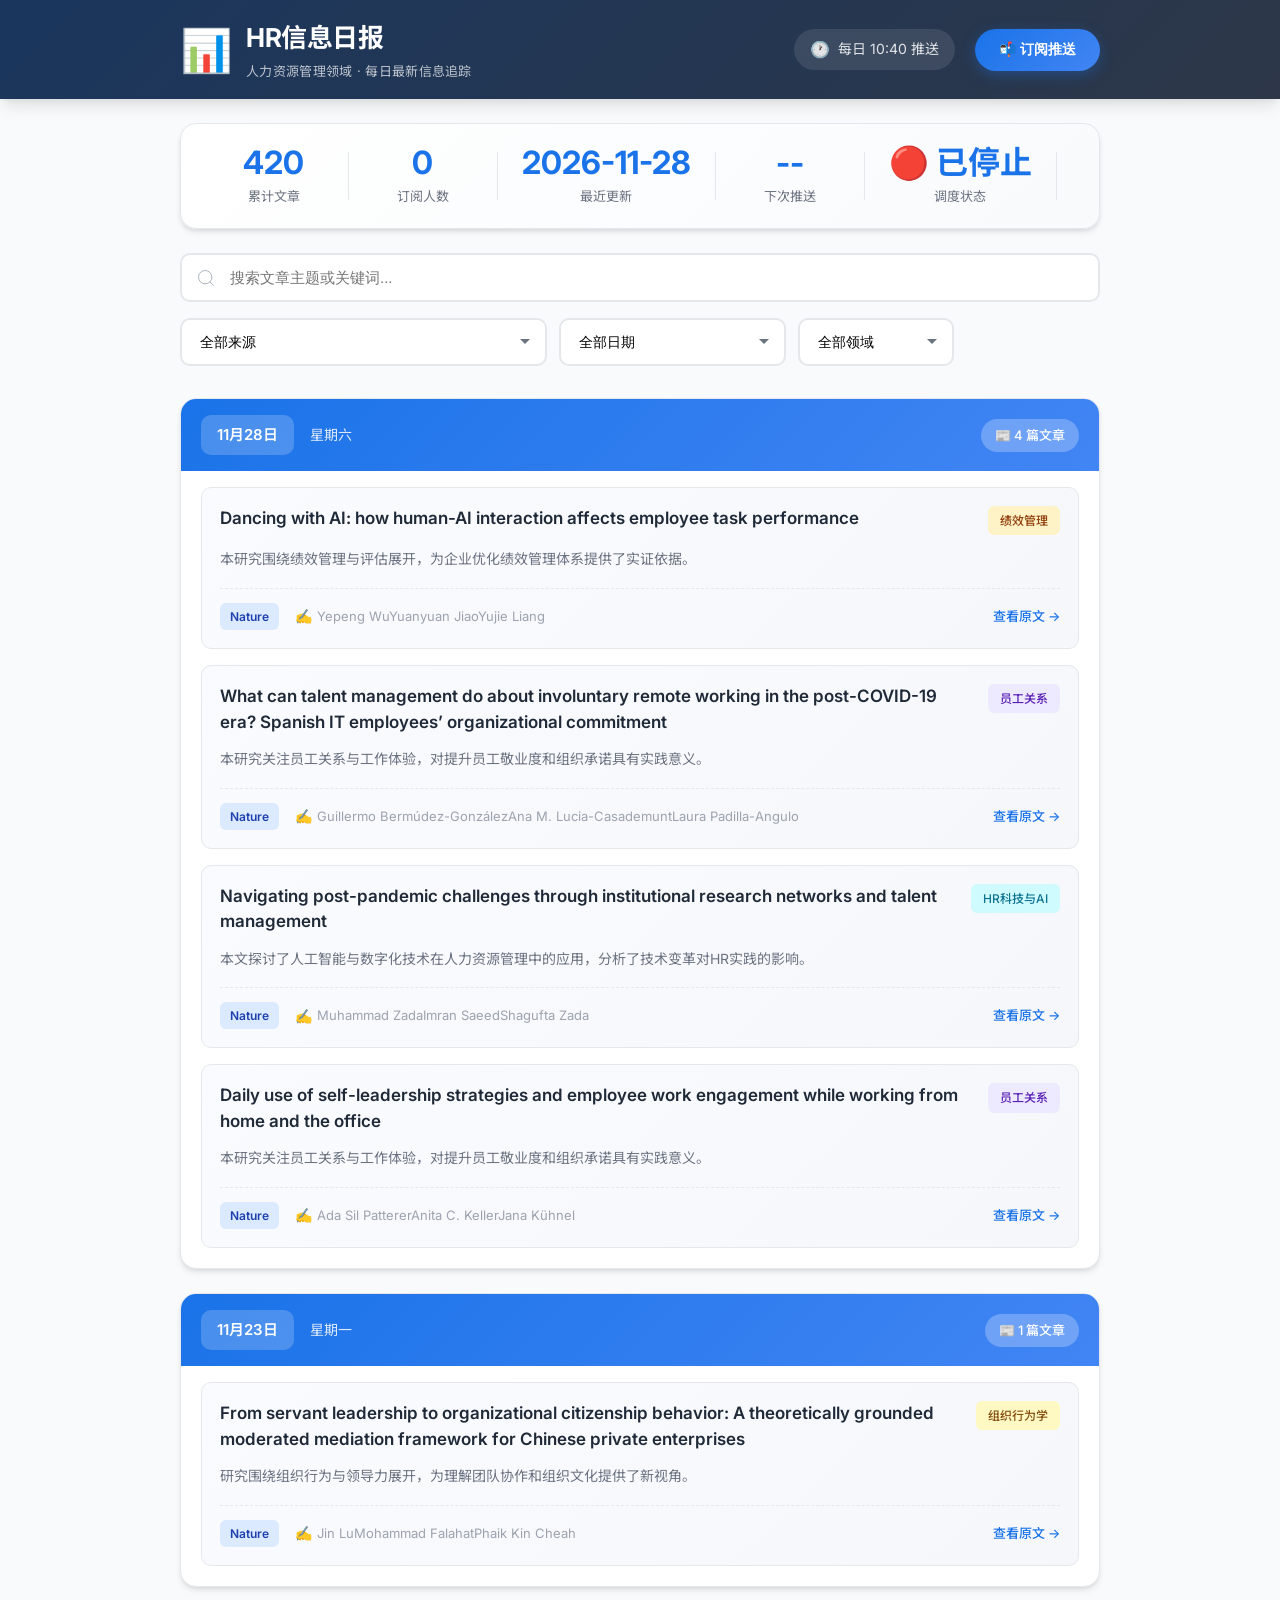
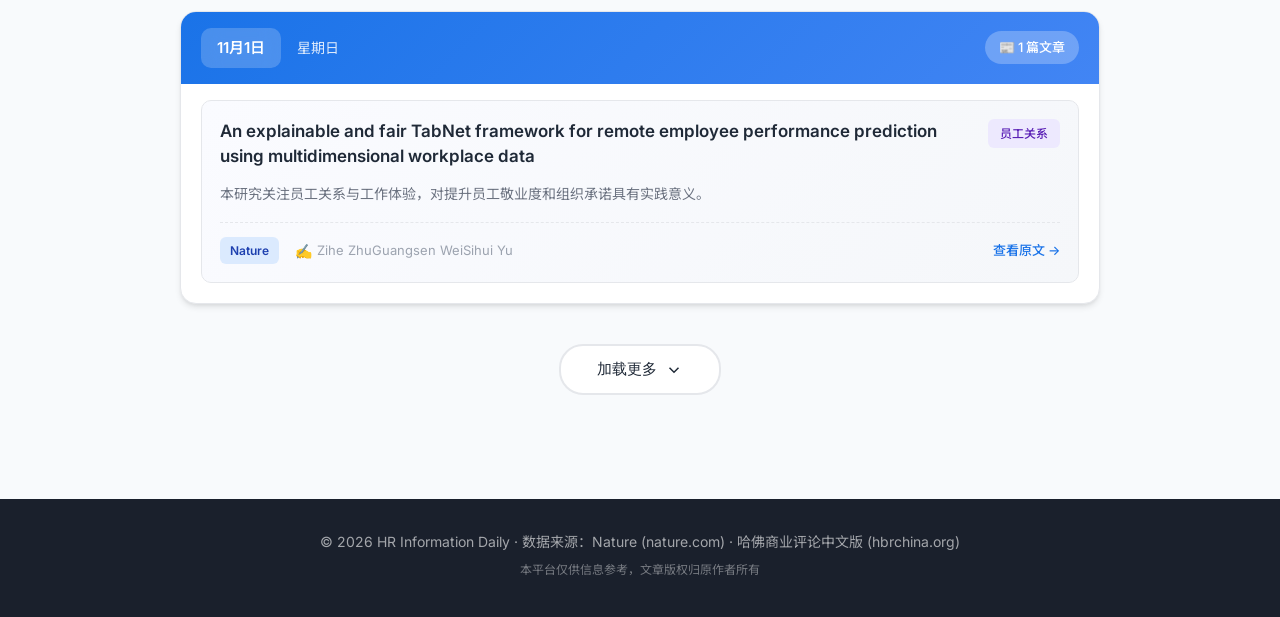
==== commit 9c0ce06f: "chore: 自动更新日报数据 2026-11-28" ====
--- a/index.html
+++ b/index.html
@@ -1018,13 +1018,13 @@
 
     <script>
 // ========== HR信息日报 - 自动更新数据 ==========
-// 最后更新: 2026-11-27 10:47:52
+// 最后更新: 2026-11-28 10:18:14
 // 文章总数: 420
 
 const dailyResearchData = [
     {
-        "date": "2026-11-27",
-        "weekday": "星期四",
+        "date": "2026-11-28",
+        "weekday": "星期五",
         "articles": [
             {
                 "id": 1536,
@@ -5296,9 +5296,9 @@
     const STATIC_SOURCES = [{"value": "HBR", "label": "HBR"}, {"value": "Harvard Business Review", "label": "Harvard Business Review"}, {"value": "Humanities and Social Sciences Communications", "label": "Humanities and Social Sciences Communications"}, {"value": "Nature", "label": "Nature"}, {"value": "Scientific Reports", "label": "Scientific Reports"}, {"value": "哈佛商业评论中文版", "label": "哈佛商业评论中文版"}];
     const STATIC_TOPICS = [{"value": "compensation", "label": "薪酬福利"}, {"value": "diversity", "label": "多元化与包容性"}, {"value": "employee-relations", "label": "员工关系"}, {"value": "hr-tech", "label": "HR科技与AI"}, {"value": "leadership", "label": "领导力"}, {"value": "organizational-behavior", "label": "组织行为学"}, {"value": "performance", "label": "绩效管理"}, {"value": "recruitment", "label": "招聘与选拔"}, {"value": "training", "label": "培训与发展"}];
     const STATIC_STATS = {"total_articles": 420, "total_subscribers": 0};
-    const STATIC_CALENDAR = [{"date": "2026-11-27", "weekday": "星期四", "article_count": 4}, {"date": "2026-11-23", "weekday": "星期日", "article_count": 1}, {"date": "2026-11-01", "weekday": "星期六", "article_count": 1}, {"date": "2026-10-03", "weekday": "星期五", "article_count": 1}, {"date": "2026-09-30", "weekday": "星期二", "article_count": 1}, {"date": "2026-09-07", "weekday": "星期日", "article_count": 1}, {"date": "2026-08-11", "weekday": "星期一", "article_count": 1}, {"date": "2026-07-10", "weekday": "星期四", "article_count": 1}, {"date": "2026-06-22", "weekday": "星期日", "article_count": 1}, {"date": "2026-05-06", "weekday": "星期二", "article_count": 393}, {"date": "2026-04-20", "weekday": "星期日", "article_count": 15}];
-    const STATIC_ARTICLES = [{"id": 1536, "title": "Dancing with AI: how human-AI interaction affects employee task performance", "topic": "performance", "topicLabel": "绩效管理", "summary": "本研究围绕绩效管理与评估展开，为企业优化绩效管理体系提供了实证依据。", "source": "Nature", "authors": "Yepeng WuYuanyuan JiaoYujie Liang", "link": "https://www.nature.com/articles/s41599-026-09043-5", "push_date": "2026-11-27", "publish_date": "2026-11-27", "fetched_date": "2026-11-27", "created_at": "2026-11-27"}, {"id": 650, "title": "What can talent management do about involuntary remote working in the post-COVID-19 era? Spanish IT employees’ organizational commitment", "topic": "employee-relations", "topicLabel": "员工关系", "summary": "本研究关注员工关系与工作体验，对提升员工敬业度和组织承诺具有实践意义。", "source": "Nature", "authors": "Guillermo Bermúdez-GonzálezAna M. Lucia-CasademuntLaura Padilla-Angulo", "link": "https://www.nature.com/articles/s41599-024-03514-3", "push_date": "2026-11-27", "publish_date": "2026-11-27", "fetched_date": "2026-11-27", "created_at": "2026-11-27"}, {"id": 649, "title": "Navigating post-pandemic challenges through institutional research networks and talent management", "topic": "hr-tech", "topicLabel": "HR科技与AI", "summary": "本文探讨了人工智能与数字化技术在人力资源管理中的应用，分析了技术变革对HR实践的影响。", "source": "Nature", "authors": "Muhammad ZadaImran SaeedShagufta Zada", "link": "https://www.nature.com/articles/s41599-024-03697-9", "push_date": "2026-11-27", "publish_date": "2026-11-27", "fetched_date": "2026-11-27", "created_at": "2026-11-27"}, {"id": 647, "title": "Daily use of self-leadership strategies and employee work engagement while working from home and the office", "topic": "employee-relations", "topicLabel": "员工关系", "summary": "本研究关注员工关系与工作体验，对提升员工敬业度和组织承诺具有实践意义。", "source": "Nature", "authors": "Ada Sil PattererAnita C. KellerJana Kühnel", "link": "https://www.nature.com/articles/s41598-024-71432-0", "push_date": "2026-11-27", "publish_date": "2026-11-27", "fetched_date": "2026-11-27", "created_at": "2026-11-27"}, {"id": 826, "title": "From servant leadership to organizational citizenship behavior: A theoretically grounded moderated mediation framework for Chinese private enterprises", "topic": "organizational-behavior", "topicLabel": "组织行为学", "summary": "研究围绕组织行为与领导力展开，为理解团队协作和组织文化提供了新视角。", "source": "Nature", "authors": "Jin LuMohammad FalahatPhaik Kin Cheah", "link": "https://www.nature.com/articles/s41599-024-03751-6", "push_date": "2026-11-23", "publish_date": "2026-11-23", "fetched_date": "2026-11-23", "created_at": "2026-11-23"}, {"id": 1869, "title": "An explainable and fair TabNet framework for remote employee performance prediction using multidimensional workplace data", "topic": "employee-relations", "topicLabel": "员工关系", "summary": "本研究关注员工关系与工作体验，对提升员工敬业度和组织承诺具有实践意义。", "source": "Nature", "authors": "Zihe ZhuGuangsen WeiSihui Yu", "link": "https://www.nature.com/articles/s41598-026-76297-z", "push_date": "2026-11-01", "publish_date": "2026-11-01", "fetched_date": "2026-11-01", "created_at": "2026-11-01"}, {"id": 1615, "title": "Corporate social responsibility and organizational performance: practices and future research agenda from a twenty-year review", "topic": "performance", "topicLabel": "绩效管理", "summary": "本研究围绕绩效管理与评估展开，为企业优化绩效管理体系提供了实证依据。", "source": "Nature", "authors": "Hongjiang PuQian Zhang", "link": "https://www.nature.com/articles/s41599-026-08802-8", "push_date": "2026-10-03", "publish_date": "2026-10-03", "fetched_date": "2026-10-03", "created_at": "2026-10-03"}, {"id": 1479, "title": "ND in Micro: neuroinclusion and neuroaffirmation for neurodivergent microbiologists", "topic": "diversity", "topicLabel": "多元化与包容性", "summary": "There is a growing awareness and visibility of neurodivergent people and our needs, but we still face workplace challenges. ND in Micro is a new global network that aims to connect, peer-support and raise the profile of neurodivergent microbiologists and our science through virtual and in-person activities and resources.", "source": "Nature", "authors": "Kirsty L. JonesRebecca ThomasKevin Maringer", "link": "https://www.nature.com/articles/s41579-026-01368-x", "push_date": "2026-09-30", "publish_date": "2026-09-30", "fetched_date": "2026-09-30", "created_at": "2026-09-30"}, {"id": 1411, "title": "Workplace ostracism and job performance: revisiting the limits of employee engagement in addressing workplace exclusion", "topic": "employee-relations", "topicLabel": "员工关系", "summary": "本研究关注员工关系与工作体验，对提升员工敬业度和组织承诺具有实践意义。", "source": "Nature", "authors": "Kailash Kumar SahuRavi Kumar MishraShreya Kushwaha", "link": "https://www.nature.com/articles/s41598-026-66273-y", "push_date": "2026-09-07", "publish_date": "2026-09-07", "fetched_date": "2026-09-07", "created_at": "2026-09-07"}, {"id": 1288, "title": "Leveraging neuroleadership and AI-integrated capabilities: empowering entrepreneurial leaders to drive SME performance", "topic": "performance", "topicLabel": "绩效管理", "summary": "本研究围绕绩效管理与评估展开，为企业优化绩效管理体系提供了实证依据。", "source": "Nature", "authors": "Muhammad MohsinMohamad Zulkifli Bin Abdul RahimYuen Yee Yen", "link": "https://www.nature.com/articles/s41599-026-08621-x", "push_date": "2026-08-11", "publish_date": "2026-08-11", "fetched_date": "2026-08-11", "created_at": "2026-08-11"}, {"id": 1064, "title": "Threshold conditions for employee innovation: qualitative evidence from hierarchical organizations", "topic": "employee-relations", "topicLabel": "员工关系", "summary": "本研究关注员工关系与工作体验，对提升员工敬业度和组织承诺具有实践意义。", "source": "Nature", "authors": "Mohamed Mohiya", "link": "https://www.nature.com/articles/s41598-026-60218-1", "push_date": "2026-07-10", "publish_date": "2026-07-10", "fetched_date": "2026-07-10", "created_at": "2026-07-10"}, {"id": 911, "title": "The influence of moral leadership (in)congruence on negative workplace gossip is explained by perceived hypocrisy", "topic": "employee-relations", "topicLabel": "员工关系", "summary": "本研究关注员工关系与工作体验，对提升员工敬业度和组织承诺具有实践意义。", "source": "Nature", "authors": "Qingling ChenZhaohui LiuGuanfeng Shi", "link": "https://www.nature.com/articles/s41598-026-54395-2", "push_date": "2026-06-22", "publish_date": "2026-06-22", "fetched_date": "2026-06-22", "created_at": "2026-06-22"}, {"id": 822, "title": "The startup balancing act: Hiring the right talent", "topic": "recruitment", "topicLabel": "招聘与选拔", "summary": "本研究探讨了招聘与人才选拔领域的重要议题，通过实证分析揭示了相关因素的影响机制和实践启示。", "source": "Nature", "authors": "Simon Moroney", "link": "https://www.nature.com/articles/nbt0598supp", "push_date": "2026-05-06", "publish_date": "2026-05-06", "fetched_date": "2026-05-06", "created_at": "2026-05-06"}, {"id": 821, "title": "Succession planning: Putting an organization's knowledge to work", "topic": "recruitment", "topicLabel": "招聘与选拔", "summary": "From recruiting the right candidate to developing new leadership from within, succession planning is essential for an organization to meet its strategic goals.", "source": "Nature", "authors": "Kevin ButlerDona E. Roche-Tarry", "link": "https://www.nature.com/articles/nbt0202-201", "push_date": "2026-05-06", "publish_date": "2026-05-06", "fetched_date": "2026-05-06", "created_at": "2026-05-06"}, {"id": 820, "title": "Effective Talent Management", "topic": "hr-tech", "topicLabel": "HR科技与AI", "summary": "Reprinted with permission from Electronic Recruiting News. For more articles like this seewww.interbiznet.com.", "source": "Nature", "authors": "Nature Editorial", "link": "https://www.nature.com/articles/nj0080", "push_date": "2026-05-06", "publish_date": "2026-05-06", "fetched_date": "2026-05-06", "created_at": "2026-05-06"}, {"id": 819, "title": "Using publicly available information to create exposure and risk-based ranking of chemicals used in the workplace and consumer products", "topic": "employee-relations", "topicLabel": "员工关系", "summary": "本研究关注员工关系与工作体验，对提升员工敬业度和组织承诺具有实践意义。", "source": "Nature", "authors": "Michael A JayjockChristine F ChaissonPaul S Price", "link": "https://www.nature.com/articles/jes200843", "push_date": "2026-05-06", "publish_date": "2026-05-06", "fetched_date": "2026-05-06", "created_at": "2026-05-06"}, {"id": 818, "title": "Back to balance: labour therapeutics and the depoliticisation of workplace distress", "topic": "employee-relations", "topicLabel": "员工关系", "summary": "本研究关注员工关系与工作体验，对提升员工敬业度和组织承诺具有实践意义。", "source": "Nature", "authors": "James Davies", "link": "https://www.nature.com/articles/palcomms201627", "push_date": "2026-05-06", "publish_date": "2026-05-06", "fetched_date": "2026-05-06", "created_at": "2026-05-06"}, {"id": 817, "title": "Stepping up to be a role model for LGBTQ inclusion in science", "topic": "diversity", "topicLabel": "多元化与包容性", "summary": "Neil Reavey describes how scientists can support or lead initiatives in their organizations.", "source": "Nature", "authors": "Neil Reavey", "link": "https://www.nature.com/articles/d41586-019-01146-1", "push_date": "2026-05-06", "publish_date": "2026-05-06", "fetched_date": "2026-05-06", "created_at": "2026-05-06"}, {"id": 816, "title": "Global labor flow network reveals the hierarchical organization and dynamics of geo-industrial clusters", "topic": "performance", "topicLabel": "绩效管理", "summary": "There is a lack of systematic approaches to identify and analyze the hierarchical structure of geo-industrial clusters at the global scale. Here the authors use LinkedIn's employment history data to construct a global labor flow network from which they find that the resulting geo-industrial clusters exhibit a stronger association between the influx of educated-workers and financial performance compared to existing aggregation units.", "source": "Nature", "authors": "Jaehyuk ParkIan B. WoodYong-Yeol Ahn", "link": "https://www.nature.com/articles/s41467-019-11380-w", "push_date": "2026-05-06", "publish_date": "2026-05-06", "fetched_date": "2026-05-06", "created_at": "2026-05-06"}, {"id": 815, "title": "Why we need to increase diversity in the immunology research community", "topic": "diversity", "topicLabel": "多元化与包容性", "summary": "The immunology research community lacks diversity, particularly at the top. Here I discuss diversity, inclusion and equity and their benefit to science. I suggest steps we can take to achieve a more diverse and inclusive community.", "source": "Nature", "authors": "Akiko Iwasaki", "link": "https://www.nature.com/articles/s41590-019-0470-6", "push_date": "2026-05-06", "publish_date": "2026-05-06", "fetched_date": "2026-05-06", "created_at": "2026-05-06"}, {"id": 814, "title": "Diversity and inclusion in Australian astronomy", "topic": "diversity", "topicLabel": "多元化与包容性", "summary": "An overview of the nationwide programmes that are making an impact on diversity, culture and climate in Australia is presented, along with the most promising and innovative initiatives in Australian universities and institutions.", "source": "Nature", "authors": "Lisa J. Kewley", "link": "https://www.nature.com/articles/s41550-019-0954-1", "push_date": "2026-05-06", "publish_date": "2026-05-06", "fetched_date": "2026-05-06", "created_at": "2026-05-06"}, {"id": 813, "title": "Diversity and inclusion: why it also makes business sense", "topic": "diversity", "topicLabel": "多元化与包容性", "summary": "A better balance of men and women in leadership positions could lead to higher profitability in scientific enterprises, argues Akshay Kumar.", "source": "Nature", "authors": "Nature Editorial", "link": "https://www.nature.com/articles/nindia", "push_date": "2026-05-06", "publish_date": "2026-05-06", "fetched_date": "2026-05-06", "created_at": "2026-05-06"}, {"id": 812, "title": "Improving sex and gender identity equity and inclusion at conservation and ecology conferences", "topic": "diversity", "topicLabel": "多元化与包容性", "summary": "Tulloch details a six-step timeline that improves ecology and conservation conference inclusion by embedding diversity and equity into planning, financing, marketing, scientific and social scheduling, evaluation and reporting.", "source": "Nature", "authors": "Ayesha I. T. Tulloch", "link": "https://www.nature.com/articles/s41559-020-1255-x", "push_date": "2026-05-06", "publish_date": "2026-05-06", "fetched_date": "2026-05-06", "created_at": "2026-05-06"}, {"id": 811, "title": "Age discrimination in the workplace hurts us all", "topic": "employee-relations", "topicLabel": "员工关系", "summary": "When older workers are discriminated against, everyone is affected. Age discrimination negatively impacts not only individual workers but also their families and the broader economy, argues Joo Yeoun Suh.", "source": "Nature", "authors": "Joo Yeoun Suh", "link": "https://www.nature.com/articles/s43587-020-00023-1", "push_date": "2026-05-06", "publish_date": "2026-05-06", "fetched_date": "2026-05-06", "created_at": "2026-05-06"}, {"id": 810, "title": "Equality, diversity and inclusion", "topic": "diversity", "topicLabel": "多元化与包容性", "summary": "本研究关注职场多元化和包容性议题，对促进公平就业和组织多样性具有重要启示。", "source": "Nature", "authors": "Priya Sharma", "link": "https://www.nature.com/articles/s41407-021-0588-x", "push_date": "2026-05-06", "publish_date": "2026-05-06", "fetched_date": "2026-05-06", "created_at": "2026-05-06"}, {"id": 809, "title": "Between a rock and a workplace", "topic": "employee-relations", "topicLabel": "员工关系", "summary": "Working spaces and cultures in the geosciences need to change in order to attract, safeguard and retain people with disabilities.", "source": "Nature", "authors": "Anya Lawrence", "link": "https://www.nature.com/articles/s41561-021-00775-4", "push_date": "2026-05-06", "publish_date": "2026-05-06", "fetched_date": "2026-05-06", "created_at": "2026-05-06"}, {"id": 808, "title": "Implementing diversity, equity and inclusion efforts at conferences", "topic": "diversity", "topicLabel": "多元化与包容性", "summary": "The scientific research environment struggles to be an inclusive and diverse place. Initiatives such as the Minority Carriers event at the Photovoltaics Specialists Conference not only support marginalized researchers but also delineate the changes that need to be made and actions that should be taken to make the research space inclusive.", "source": "Nature", "authors": "Lyndsey McMillon-Brown", "link": "https://www.nature.com/articles/s41560-021-00926-2", "push_date": "2026-05-06", "publish_date": "2026-05-06", "fetched_date": "2026-05-06", "created_at": "2026-05-06"}, {"id": 807, "title": "The scientific workplace in 2021", "topic": "employee-relations", "topicLabel": "员工关系", "summary": "The impact on careers of a lingering pandemic and industrial unrest were among the challenges faced by working scientists in the past 12 months", "source": "Nature", "authors": "Chris Woolston", "link": "https://www.nature.com/articles/d41586-021-03710-0", "push_date": "2026-05-06", "publish_date": "2026-05-06", "fetched_date": "2026-05-06", "created_at": "2026-05-06"}, {"id": 806, "title": "Reconsidering the role of alcohol in the scientific workplace", "topic": "employee-relations", "topicLabel": "员工关系", "summary": "Some societies and event organizers are rethinking their alcohol policies in a bid to be more inclusive.", "source": "Nature", "authors": "Nikki Forrester", "link": "https://www.nature.com/articles/d41586-021-03773-z", "push_date": "2026-05-06", "publish_date": "2026-05-06", "fetched_date": "2026-05-06", "created_at": "2026-05-06"}, {"id": 805, "title": "A talent network of Black microbiologists", "topic": "hr-tech", "topicLabel": "HR科技与AI", "summary": "本文探讨了人工智能与数字化技术在人力资源管理中的应用，分析了技术变革对HR实践的影响。", "source": "Nature", "authors": "Chelsey C. SpriggsNikea PittmanAriangela J. Kozik", "link": "https://www.nature.com/articles/s41564-022-01085-0", "push_date": "2026-05-06", "publish_date": "2026-05-06", "fetched_date": "2026-05-06", "created_at": "2026-05-06"}, {"id": 804, "title": "Workplace mistreatment for US women: best practices for counselors", "topic": "employee-relations", "topicLabel": "员工关系", "summary": "本研究关注员工关系与工作体验，对提升员工敬业度和组织承诺具有实践意义。", "source": "Nature", "authors": "Stephanie T. Burns", "link": "https://www.nature.com/articles/s41599-022-01154-z", "push_date": "2026-05-06", "publish_date": "2026-05-06", "fetched_date": "2026-05-06", "created_at": "2026-05-06"}, {"id": 803, "title": "Inclusion of LGBT+ researchers is key", "topic": "diversity", "topicLabel": "多元化与包容性", "summary": "本研究关注职场多元化和包容性议题，对促进公平就业和组织多样性具有重要启示。", "source": "Nature", "authors": "Deni Mazrekaj", "link": "https://www.nature.com/articles/d41586-022-01187-z", "push_date": "2026-05-06", "publish_date": "2026-05-06", "fetched_date": "2026-05-06", "created_at": "2026-05-06"}, {"id": 802, "title": "Funding and oversight for diversity initiatives", "topic": "diversity", "topicLabel": "多元化与包容性", "summary": "As the importance of diversity, equity and inclusion within teams grows, large organizations are starting to commit to funding and data-driven action to build on and sustain the momentum.", "source": "Nature", "authors": "Nature Editorial", "link": "https://www.nature.com/articles/s41550-022-01731-x", "push_date": "2026-05-06", "publish_date": "2026-05-06", "fetched_date": "2026-05-06", "created_at": "2026-05-06"}, {"id": 801, "title": "Diversity, equity and inclusion actions from the NCATS Clinical and Translational Science awarded programs", "topic": "diversity", "topicLabel": "多元化与包容性", "summary": "本研究关注职场多元化和包容性议题，对促进公平就业和组织多样性具有重要启示。", "source": "Nature", "authors": "L. Ebony BoulwareAlfred VitaleLeonard E. Egede", "link": "https://www.nature.com/articles/s41591-022-01863-7", "push_date": "2026-05-06", "publish_date": "2026-05-06", "fetched_date": "2026-05-06", "created_at": "2026-05-06"}, {"id": 800, "title": "Motivators of employee commitment at multinational organisations in emerging economies: Empirical evidence from Nigeria", "topic": "employee-relations", "topicLabel": "员工关系", "summary": "本研究关注员工关系与工作体验，对提升员工敬业度和组织承诺具有实践意义。", "source": "Nature", "authors": "Henry Inegbedion", "link": "https://www.nature.com/articles/s41599-022-01169-6", "push_date": "2026-05-06", "publish_date": "2026-05-06", "fetched_date": "2026-05-06", "created_at": "2026-05-06"}, {"id": 799, "title": "Community voices: policy proposals to promote inclusion in academia through the lens of women in science", "topic": "diversity", "topicLabel": "多元化与包容性", "summary": "Diversity is a creative force that broadens views and enhances ideas; it increases productivity as well as the impact of our science, making our respective organisations more agile and timely. Equality of opportunity is a key to success for any research organisation. Here we argue that every research organisation, whether in academia or in industry, needs to have better inclusion policies to harness the benefits of diversity in research. Drawing from our personal experiences and perspectives as women in science, we share our suggestions on how to promote inclusion in academia and create a better research culture for all. Our shared experiences highlight the many hurdles women in science face on a daily basis. We stress that rules and regulations, as well as education for awareness, will play critical role in this much needed shift from a male-dominated scientific culture that dates from Victorian times to a modern focus on gender equality in science. The key ingredients of this new culture will be flexibility, transparency, fairness and thoughtfulness.", "source": "Nature", "authors": "Sarah A. TeichmannMuzlifah HaniffaJasmin Fisher", "link": "https://www.nature.com/articles/s41467-022-31616-6", "push_date": "2026-05-06", "publish_date": "2026-05-06", "fetched_date": "2026-05-06", "created_at": "2026-05-06"}, {"id": 798, "title": "Organizational culture as a mediator of credible leadership influence on work engagement: empirical studies in private hospitals in East Java, Indonesia", "topic": "organizational-behavior", "topicLabel": "组织行为学", "summary": "研究围绕组织行为与领导力展开，为理解团队协作和组织文化提供了新视角。", "source": "Nature", "authors": "Veronika Agustini SrimulyaniYustinus Budi Hermanto", "link": "https://www.nature.com/articles/s41599-022-01289-z", "push_date": "2026-05-06", "publish_date": "2026-05-06", "fetched_date": "2026-05-06", "created_at": "2026-05-06"}, {"id": 797, "title": "BDA CPD course on Equality, Diversity and Inclusion", "topic": "diversity", "topicLabel": "多元化与包容性", "summary": "本研究关注职场多元化和包容性议题，对促进公平就业和组织多样性具有重要启示。", "source": "Nature", "authors": "Nature Editorial", "link": "https://www.nature.com/articles/s41404-022-1766-z", "push_date": "2026-05-06", "publish_date": "2026-05-06", "fetched_date": "2026-05-06", "created_at": "2026-05-06"}, {"id": 796, "title": "Diversity and inclusion is a must to make innovation work for all", "topic": "diversity", "topicLabel": "多元化与包容性", "summary": "Fostering a creative and constructive dynamic between groups is a recipe for success.", "source": "Nature", "authors": "Marte C. W. Solheim", "link": "https://www.nature.com/articles/d41586-022-04205-2", "push_date": "2026-05-06", "publish_date": "2026-05-06", "fetched_date": "2026-05-06", "created_at": "2026-05-06"}, {"id": 795, "title": "Equality, diversity and inclusion and dental care professionals", "topic": "diversity", "topicLabel": "多元化与包容性", "summary": "本研究关注职场多元化和包容性议题，对促进公平就业和组织多样性具有重要启示。", "source": "Nature", "authors": "Miranda SteeplesSimone Ruzario", "link": "https://www.nature.com/articles/s41415-023-5456-y", "push_date": "2026-05-06", "publish_date": "2026-05-06", "fetched_date": "2026-05-06", "created_at": "2026-05-06"}, {"id": 794, "title": "Stages of organizational development and employee assistance programs in Taiwan", "topic": "training", "topicLabel": "培训与发展", "summary": "本文聚焦于员工培训与职业发展话题，研究发现对组织学习和人才成长具有重要参考价值。", "source": "Nature", "authors": "Yin-Che ChenYun-Chu ChenHui-Chuang Chu", "link": "https://www.nature.com/articles/s41599-023-01567-4", "push_date": "2026-05-06", "publish_date": "2026-05-06", "fetched_date": "2026-05-06", "created_at": "2026-05-06"}, {"id": 793, "title": "Scientists with intersecting privilege must work towards institutional inclusion", "topic": "diversity", "topicLabel": "多元化与包容性", "summary": "The enduring lack of diversity, equity and inclusion (DEI) in academia is arguably the biggest challenge facing universities. Progress has been slow and dependent on the efforts of marginalized faculty. We explain why this is a problem, offer potential solutions and ask those with intersecting privilege and power to be the drivers of change.", "source": "Nature", "authors": "Felicity M. DavisSalah EliasVaishnavi Ananthanarayanan", "link": "https://www.nature.com/articles/s41556-023-01143-7", "push_date": "2026-05-06", "publish_date": "2026-05-06", "fetched_date": "2026-05-06", "created_at": "2026-05-06"}, {"id": 792, "title": "Factors influencing home care workers’ loyalty in long-term nursing services", "topic": "hr-tech", "topicLabel": "HR科技与AI", "summary": "本文探讨了人工智能与数字化技术在人力资源管理中的应用，分析了技术变革对HR实践的影响。", "source": "Nature", "authors": "Wei HsuYen-Chi ChaoChih-Hao Yang", "link": "https://www.nature.com/articles/s41599-023-01819-3", "push_date": "2026-05-06", "publish_date": "2026-05-06", "fetched_date": "2026-05-06", "created_at": "2026-05-06"}, {"id": 791, "title": "What is hindering the drug development industry from achieving diversity, equity and inclusion in its workforce?", "topic": "diversity", "topicLabel": "多元化与包容性", "summary": "Establishing accountability by implementing measurable metrics to track and monitor DEI dynamics can ensure that it becomes central to an organization’s strategy.", "source": "Nature", "authors": "Jennifer Y. KimEmily Botto", "link": "https://www.nature.com/articles/s41587-023-01817-5", "push_date": "2026-05-06", "publish_date": "2026-05-06", "fetched_date": "2026-05-06", "created_at": "2026-05-06"}, {"id": 790, "title": "The interplay between internal communication, employee engagement, job satisfaction, and employee loyalty in higher education institutions in Vietnam", "topic": "employee-relations", "topicLabel": "员工关系", "summary": "本研究关注员工关系与工作体验，对提升员工敬业度和组织承诺具有实践意义。", "source": "Nature", "authors": "Cao Minh Anh NguyenMinh-Tri Ha", "link": "https://www.nature.com/articles/s41599-023-01806-8", "push_date": "2026-05-06", "publish_date": "2026-05-06", "fetched_date": "2026-05-06", "created_at": "2026-05-06"}, {"id": 789, "title": "AI technology application and employee responsibility", "topic": "employee-relations", "topicLabel": "员工关系", "summary": "本研究关注员工关系与工作体验，对提升员工敬业度和组织承诺具有实践意义。", "source": "Nature", "authors": "Jing WangZeyu XingRui Zhang", "link": "https://www.nature.com/articles/s41599-023-01843-3", "push_date": "2026-05-06", "publish_date": "2026-05-06", "fetched_date": "2026-05-06", "created_at": "2026-05-06"}, {"id": 788, "title": "Family–work conflict and work-from-home productivity: do work engagement and self-efficacy mediate?", "topic": "performance", "topicLabel": "绩效管理", "summary": "本研究围绕绩效管理与评估展开，为企业优化绩效管理体系提供了实证依据。", "source": "Nature", "authors": "Seng-Su TsangZhih-Lin LiuThi Vinh Tran Nguyen", "link": "https://www.nature.com/articles/s41599-023-01929-y", "push_date": "2026-05-06", "publish_date": "2026-05-06", "fetched_date": "2026-05-06", "created_at": "2026-05-06"}, {"id": 787, "title": "Workplace-based knowledge exchange programmes between academics, policymakers and providers in the health and social care sector: a scoping review and mapping exercise", "topic": "employee-relations", "topicLabel": "员工关系", "summary": "本研究关注员工关系与工作体验，对提升员工敬业度和组织承诺具有实践意义。", "source": "Nature", "authors": "Stephanie KumpunenBernadeta BridgwoodLuisa M. Pettigrew", "link": "https://www.nature.com/articles/s41599-023-01932-3", "push_date": "2026-05-06", "publish_date": "2026-05-06", "fetched_date": "2026-05-06", "created_at": "2026-05-06"}, {"id": 786, "title": "Knowledge sharing and innovation performance: a case study on the impact of organizational culture, structural capital, human resource management practices, and relational capital of real estate agents", "topic": "organizational-behavior", "topicLabel": "组织行为学", "summary": "研究围绕组织行为与领导力展开，为理解团队协作和组织文化提供了新视角。", "source": "Nature", "authors": "Chung-Chang LeeWen-Chih YehYuan-Chen Luo", "link": "https://www.nature.com/articles/s41599-023-02185-w", "push_date": "2026-05-06", "publish_date": "2026-05-06", "fetched_date": "2026-05-06", "created_at": "2026-05-06"}, {"id": 785, "title": "A field study of the impacts of workplace diversity on the recruitment of minority group members", "topic": "recruitment", "topicLabel": "招聘与选拔", "summary": "A Registered Report field study by Nichols et al. finds little evidence that images of organizational diversity change the volume or quality of minority applicants. Stronger commitments to diversity may be needed to increase recruitment of minority applicants.", "source": "Nature", "authors": "Aaron D. NicholsJordan AxtDan Ariely", "link": "https://www.nature.com/articles/s41562-023-01731-5", "push_date": "2026-05-06", "publish_date": "2026-05-06", "fetched_date": "2026-05-06", "created_at": "2026-05-06"}, {"id": 784, "title": "Emotional intelligence as a conduit for improved occupational health safety environment in the oil and gas sector", "topic": "hr-tech", "topicLabel": "HR科技与AI", "summary": "本文探讨了人工智能与数字化技术在人力资源管理中的应用，分析了技术变革对HR实践的影响。", "source": "Nature", "authors": "Nkrumah Nana Kwame EdmundLiu SuxiaArielle Doris Tetgoum Kachie", "link": "https://www.nature.com/articles/s41598-023-46886-3", "push_date": "2026-05-06", "publish_date": "2026-05-06", "fetched_date": "2026-05-06", "created_at": "2026-05-06"}, {"id": 783, "title": "The achievement of gender parity in a large astrophysics research centre", "topic": "diversity", "topicLabel": "多元化与包容性", "summary": "The ASTRO 3D Centre of Excellence achieved 50% women personnel over a 5 yr time-frame by implementing a suite of evidence-based recruitment and retention initiatives. These initiatives changed how postdoctoral researchers were recruited and helped to develop a supportive and positive culture.", "source": "Nature", "authors": "Lisa J. KewleyJ. Stuart B. WyitheIngrid McCarthy", "link": "https://www.nature.com/articles/s41550-023-02079-6", "push_date": "2026-05-06", "publish_date": "2026-05-06", "fetched_date": "2026-05-06", "created_at": "2026-05-06"}, {"id": 782, "title": "Employee work engagement in the digital transformation of enterprises: a fuzzy-set qualitative comparative analysis", "topic": "employee-relations", "topicLabel": "员工关系", "summary": "本研究关注员工关系与工作体验，对提升员工敬业度和组织承诺具有实践意义。", "source": "Nature", "authors": "Di YeBin XuYenchun Jim Wu", "link": "https://www.nature.com/articles/s41599-023-02418-y", "push_date": "2026-05-06", "publish_date": "2026-05-06", "fetched_date": "2026-05-06", "created_at": "2026-05-06"}, {"id": 781, "title": "Lifelong learning in the workplace: the knowledge management role of corporate universities in China", "topic": "training", "topicLabel": "培训与发展", "summary": "本文聚焦于员工培训与职业发展话题，研究发现对组织学习和人才成长具有重要参考价值。", "source": "Nature", "authors": "Yuhang HanYi ZhouJiaoyan Jiang", "link": "https://www.nature.com/articles/s41599-024-02693-3", "push_date": "2026-05-06", "publish_date": "2026-05-06", "fetched_date": "2026-05-06", "created_at": "2026-05-06"}, {"id": 780, "title": "The relationship between strategic human resource management, green innovation and environmental performance: a moderated-mediation model", "topic": "performance", "topicLabel": "绩效管理", "summary": "本研究围绕绩效管理与评估展开，为企业优化绩效管理体系提供了实证依据。", "source": "Nature", "authors": "Michael Yao-Ping PengLi ZhangYuan He", "link": "https://www.nature.com/articles/s41599-024-02754-7", "push_date": "2026-05-06", "publish_date": "2026-05-06", "fetched_date": "2026-05-06", "created_at": "2026-05-06"}, {"id": 779, "title": "Workplace cyberbullying and social capital among Jordanian university academic staff: a cross-sectional study", "topic": "employee-relations", "topicLabel": "员工关系", "summary": "本研究关注员工关系与工作体验，对提升员工敬业度和组织承诺具有实践意义。", "source": "Nature", "authors": "Maissa N. AlrawashdehRula Odeh AlsawalqaAbdullah Mahmod Ibrahim", "link": "https://www.nature.com/articles/s41599-024-02805-z", "push_date": "2026-05-06", "publish_date": "2026-05-06", "fetched_date": "2026-05-06", "created_at": "2026-05-06"}, {"id": 778, "title": "A framework for the facilitation of accelerated leadership and management capability development in the workplace", "topic": "training", "topicLabel": "培训与发展", "summary": "本文聚焦于员工培训与职业发展话题，研究发现对组织学习和人才成长具有重要参考价值。", "source": "Nature", "authors": "Gregory J. HarperRoslyn CameronChristine Edwards", "link": "https://www.nature.com/articles/s41599-024-02758-3", "push_date": "2026-05-06", "publish_date": "2026-05-06", "fetched_date": "2026-05-06", "created_at": "2026-05-06"}, {"id": 777, "title": "Workplace digitalization and workload: changes and reciprocal relations across 3 years", "topic": "employee-relations", "topicLabel": "员工关系", "summary": "本研究关注员工关系与工作体验，对提升员工敬业度和组织承诺具有实践意义。", "source": "Nature", "authors": "Hannes ZacherCort W. Rudolph", "link": "https://www.nature.com/articles/s41598-024-56537-w", "push_date": "2026-05-06", "publish_date": "2026-05-06", "fetched_date": "2026-05-06", "created_at": "2026-05-06"}, {"id": 776, "title": "An investigation into employees’ factors of flexible working hours (FWH) for productivity in Saudi: a mixed qualitative triangulation", "topic": "performance", "topicLabel": "绩效管理", "summary": "本研究围绕绩效管理与评估展开，为企业优化绩效管理体系提供了实证依据。", "source": "Nature", "authors": "Mohamed Mohiya", "link": "https://www.nature.com/articles/s41599-024-02929-2", "push_date": "2026-05-06", "publish_date": "2026-05-06", "fetched_date": "2026-05-06", "created_at": "2026-05-06"}, {"id": 775, "title": "Dangers of speech technology for workplace diversity", "topic": "employee-relations", "topicLabel": "员工关系", "summary": "Speech technology offers many applications to enhance employee productivity and efficiency. Yet new dangers arise for marginalized groups, potentially jeopardizing organizational efforts to promote workplace diversity. Our analysis delves into three critical risks of speech technology and offers guidance for mitigating these risks responsibly.", "source": "Nature", "authors": "Mike Horia Mihail TeodorescuMingang K. GeigerLily Morse", "link": "https://www.nature.com/articles/s42256-024-00827-5", "push_date": "2026-05-06", "publish_date": "2026-05-06", "fetched_date": "2026-05-06", "created_at": "2026-05-06"}, {"id": 774, "title": "Decent work and innovative work behavior of academic staff in higher education institutions: the mediating role of work engagement and job self-efficacy", "topic": "training", "topicLabel": "培训与发展", "summary": "本文聚焦于员工培训与职业发展话题，研究发现对组织学习和人才成长具有重要参考价值。", "source": "Nature", "authors": "Rasha S. HassanHala M. G. AminHebatallah Ghoneim", "link": "https://www.nature.com/articles/s41599-024-03177-0", "push_date": "2026-05-06", "publish_date": "2026-05-06", "fetched_date": "2026-05-06", "created_at": "2026-05-06"}, {"id": 773, "title": "Employees’ pro-environmental behavior in an organization: a case study in the UAE", "topic": "employee-relations", "topicLabel": "员工关系", "summary": "本研究关注员工关系与工作体验，对提升员工敬业度和组织承诺具有实践意义。", "source": "Nature", "authors": "Nadin AlherimiZeki MarvaAyman Alzaatreh", "link": "https://www.nature.com/articles/s41598-024-66047-4", "push_date": "2026-05-06", "publish_date": "2026-05-06", "fetched_date": "2026-05-06", "created_at": "2026-05-06"}, {"id": 772, "title": "Enhancing organizational sustainable innovation performance through organizational readiness for big data analytics", "topic": "organizational-behavior", "topicLabel": "组织行为学", "summary": "研究围绕组织行为与领导力展开，为理解团队协作和组织文化提供了新视角。", "source": "Nature", "authors": "Muhammad ArshadAneela QadirMuhammad Rafique", "link": "https://www.nature.com/articles/s41599-024-03424-4", "push_date": "2026-05-06", "publish_date": "2026-05-06", "fetched_date": "2026-05-06", "created_at": "2026-05-06"}, {"id": 771, "title": "Breaking down barriers: exploring the impact of social capital on knowledge sharing and transfer in the workplace", "topic": "employee-relations", "topicLabel": "员工关系", "summary": "本研究关注员工关系与工作体验，对提升员工敬业度和组织承诺具有实践意义。", "source": "Nature", "authors": "Michael Yao-Ping Peng", "link": "https://www.nature.com/articles/s41599-024-03384-9", "push_date": "2026-05-06", "publish_date": "2026-05-06", "fetched_date": "2026-05-06", "created_at": "2026-05-06"}, {"id": 770, "title": "Lived experiences of sexual minorities in their achievement of leadership and psychosocial well-being in organizational settings", "topic": "organizational-behavior", "topicLabel": "组织行为学", "summary": "研究围绕组织行为与领导力展开，为理解团队协作和组织文化提供了新视角。", "source": "Nature", "authors": "Renata Della TorreHenrique Pereira", "link": "https://www.nature.com/articles/s41599-024-03504-5", "push_date": "2026-05-06", "publish_date": "2026-05-06", "fetched_date": "2026-05-06", "created_at": "2026-05-06"}, {"id": 769, "title": "Report finds only one in three black academics say that their workplace is inclusive", "topic": "employee-relations", "topicLabel": "员工关系", "summary": "本研究关注员工关系与工作体验，对提升员工敬业度和组织承诺具有实践意义。", "source": "Nature", "authors": "Nature Editorial", "link": "https://www.nature.com/articles/s41404-024-2888-2", "push_date": "2026-05-06", "publish_date": "2026-05-06", "fetched_date": "2026-05-06", "created_at": "2026-05-06"}, {"id": 768, "title": "Generative AI as a catalyst for HRM practices: mediating effects of trust", "topic": "hr-tech", "topicLabel": "HR科技与AI", "summary": "本文探讨了人工智能与数字化技术在人力资源管理中的应用，分析了技术变革对HR实践的影响。", "source": "Nature", "authors": "K. D. V. PrasadTanmoy De", "link": "https://www.nature.com/articles/s41599-024-03842-4", "push_date": "2026-05-06", "publish_date": "2026-05-06", "fetched_date": "2026-05-06", "created_at": "2026-05-06"}, {"id": 767, "title": "From challenges to opportunities: navigating the human response to automated agents in the workplace", "topic": "employee-relations", "topicLabel": "员工关系", "summary": "本研究关注员工关系与工作体验，对提升员工敬业度和组织承诺具有实践意义。", "source": "Nature", "authors": "Ivan ÐulaTabea BerberenaMaria Wirzberger", "link": "https://www.nature.com/articles/s41599-024-03962-x", "push_date": "2026-05-06", "publish_date": "2026-05-06", "fetched_date": "2026-05-06", "created_at": "2026-05-06"}, {"id": 766, "title": "‘Anyone engaging in scientific practice shouldn’t be excluded’: The United Kingdom’s only Black chemistry professor, on diversity", "topic": "diversity", "topicLabel": "多元化与包容性", "summary": "Chemist Robert Mokaya works to advance equality in science for Black researchers in the United Kingdom and sub-Saharan Africa.", "source": "Nature", "authors": "Shihab Jamal", "link": "https://www.nature.com/articles/d41586-024-02972-8", "push_date": "2026-05-06", "publish_date": "2026-05-06", "fetched_date": "2026-05-06", "created_at": "2026-05-06"}, {"id": 765, "title": "Beyond diversity: the impact mechanism of organizational inclusion on employee knowledge hoarding", "topic": "diversity", "topicLabel": "多元化与包容性", "summary": "本研究关注职场多元化和包容性议题，对促进公平就业和组织多样性具有重要启示。", "source": "Nature", "authors": "Qingheng ChengQiao YanTing Nie", "link": "https://www.nature.com/articles/s41599-024-04085-z", "push_date": "2026-05-06", "publish_date": "2026-05-06", "fetched_date": "2026-05-06", "created_at": "2026-05-06"}, {"id": 764, "title": "Diversity and inclusion have greater support than most Americans think", "topic": "diversity", "topicLabel": "多元化与包容性", "summary": "本研究关注职场多元化和包容性议题，对促进公平就业和组织多样性具有重要启示。", "source": "Nature", "authors": "Naomi IsenbergMarkus Brauer", "link": "https://www.nature.com/articles/s41598-024-76761-8", "push_date": "2026-05-06", "publish_date": "2026-05-06", "fetched_date": "2026-05-06", "created_at": "2026-05-06"}, {"id": 763, "title": "Understanding the landscape: assistive technology and work challenges for people with disabilities in Saudi Arabia", "topic": "hr-tech", "topicLabel": "HR科技与AI", "summary": "本文探讨了人工智能与数字化技术在人力资源管理中的应用，分析了技术变革对HR实践的影响。", "source": "Nature", "authors": "Adel Saber AlanaziHoucine Benlaria", "link": "https://www.nature.com/articles/s41599-024-04023-z", "push_date": "2026-05-06", "publish_date": "2026-05-06", "fetched_date": "2026-05-06", "created_at": "2026-05-06"}, {"id": 762, "title": "Code green: ethical leadership’s role in reconciling AI-induced job insecurity with pro-environmental behavior in the digital workplace", "topic": "organizational-behavior", "topicLabel": "组织行为学", "summary": "研究围绕组织行为与领导力展开，为理解团队协作和组织文化提供了新视角。", "source": "Nature", "authors": "Byung-Jik KimMin-Jik KimJulak Lee", "link": "https://www.nature.com/articles/s41599-024-04139-2", "push_date": "2026-05-06", "publish_date": "2026-05-06", "fetched_date": "2026-05-06", "created_at": "2026-05-06"}, {"id": 761, "title": "Interrelation between human capital management and ESG engagement: evidence from S&P 500 firms", "topic": "employee-relations", "topicLabel": "员工关系", "summary": "本研究关注员工关系与工作体验，对提升员工敬业度和组织承诺具有实践意义。", "source": "Nature", "authors": "Xinyu CaiHua XiangAkmal Durmanov", "link": "https://www.nature.com/articles/s41599-024-04189-6", "push_date": "2026-05-06", "publish_date": "2026-05-06", "fetched_date": "2026-05-06", "created_at": "2026-05-06"}, {"id": 760, "title": "The nexus between cyberloafing and employee well-being: role of creativity in the Nigerian service sector", "topic": "employee-relations", "topicLabel": "员工关系", "summary": "本研究关注员工关系与工作体验，对提升员工敬业度和组织承诺具有实践意义。", "source": "Nature", "authors": "Adacha Felix KwalaMary Agoyi", "link": "https://www.nature.com/articles/s41599-024-03928-z", "push_date": "2026-05-06", "publish_date": "2026-05-06", "fetched_date": "2026-05-06", "created_at": "2026-05-06"}, {"id": 759, "title": "Influence of employee impact on their evaluation of enterprise digital capability: a mediated moderation model", "topic": "performance", "topicLabel": "绩效管理", "summary": "本研究围绕绩效管理与评估展开，为企业优化绩效管理体系提供了实证依据。", "source": "Nature", "authors": "Qiwei ZhouLingqiao ZangFeiqiang Fu", "link": "https://www.nature.com/articles/s41599-024-04288-4", "push_date": "2026-05-06", "publish_date": "2026-05-06", "fetched_date": "2026-05-06", "created_at": "2026-05-06"}, {"id": 758, "title": "The effect of leadership styles on employee’s performance in Ethiopian sports organizations with mediating and moderating roles", "topic": "performance", "topicLabel": "绩效管理", "summary": "本研究围绕绩效管理与评估展开，为企业优化绩效管理体系提供了实证依据。", "source": "Nature", "authors": "Yifan LiuAbyot Abdela AliYi Xiao", "link": "https://www.nature.com/articles/s41598-024-81788-y", "push_date": "2026-05-06", "publish_date": "2026-05-06", "fetched_date": "2026-05-06", "created_at": "2026-05-06"}, {"id": 757, "title": "Explaining the influence of biophilic design on employee well-being", "topic": "employee-relations", "topicLabel": "员工关系", "summary": "本研究关注员工关系与工作体验，对提升员工敬业度和组织承诺具有实践意义。", "source": "Nature", "authors": "Carmen ValorRaquel RedondoIsabel Carrero", "link": "https://www.nature.com/articles/s41598-024-83791-9", "push_date": "2026-05-06", "publish_date": "2026-05-06", "fetched_date": "2026-05-06", "created_at": "2026-05-06"}, {"id": 756, "title": "Authentic leadership: bridging the gap between perception of organizational politics and employee attitudes in public sector museums", "topic": "organizational-behavior", "topicLabel": "组织行为学", "summary": "研究围绕组织行为与领导力展开，为理解团队协作和组织文化提供了新视角。", "source": "Nature", "authors": "Muhammad AsifZhiqiang MaWeijun Hu", "link": "https://www.nature.com/articles/s41599-024-04310-9", "push_date": "2026-05-06", "publish_date": "2026-05-06", "fetched_date": "2026-05-06", "created_at": "2026-05-06"}, {"id": 755, "title": "Enhancing organizational performance: how gender diversity enhances employee engagement and commitment", "topic": "employee-relations", "topicLabel": "员工关系", "summary": "本研究关注员工关系与工作体验，对提升员工敬业度和组织承诺具有实践意义。", "source": "Nature", "authors": "Nawal AdamAreej Alfawaz", "link": "https://www.nature.com/articles/s41599-025-04441-7", "push_date": "2026-05-06", "publish_date": "2026-05-06", "fetched_date": "2026-05-06", "created_at": "2026-05-06"}, {"id": 754, "title": "Determining human resource management key indicators and their impact on organizational performance using deep reinforcement learning", "topic": "training", "topicLabel": "培训与发展", "summary": "本文聚焦于员工培训与职业发展话题，研究发现对组织学习和人才成长具有重要参考价值。", "source": "Nature", "authors": "Zongyu Sun", "link": "https://www.nature.com/articles/s41598-025-86910-2", "push_date": "2026-05-06", "publish_date": "2026-05-06", "fetched_date": "2026-05-06", "created_at": "2026-05-06"}, {"id": 753, "title": "Professional demand analysis for teaching Chinese to speakers of other languages: a text mining approach on internet recruitment platforms", "topic": "recruitment", "topicLabel": "招聘与选拔", "summary": "本研究探讨了招聘与人才选拔领域的重要议题，通过实证分析揭示了相关因素的影响机制和实践启示。", "source": "Nature", "authors": "Xingrong GuoXingjia WangYiming Guo", "link": "https://www.nature.com/articles/s41599-025-04596-3", "push_date": "2026-05-06", "publish_date": "2026-05-06", "fetched_date": "2026-05-06", "created_at": "2026-05-06"}, {"id": 752, "title": "AI feedback and workplace social support in enhancing occupational self-efficacy: a randomized controlled trial in Japan", "topic": "employee-relations", "topicLabel": "员工关系", "summary": "本研究关注员工关系与工作体验，对提升员工敬业度和组织承诺具有实践意义。", "source": "Nature", "authors": "Yasushi WatanabeMasataka NakayamaYukiko Uchida", "link": "https://www.nature.com/articles/s41598-025-94985-0", "push_date": "2026-05-06", "publish_date": "2026-05-06", "fetched_date": "2026-05-06", "created_at": "2026-05-06"}, {"id": 751, "title": "The ethical threat of loneliness: the impact of workplace loneliness on cheating behavior", "topic": "employee-relations", "topicLabel": "员工关系", "summary": "本研究关注员工关系与工作体验，对提升员工敬业度和组织承诺具有实践意义。", "source": "Nature", "authors": "Rui YanYang YangManlu Zhao", "link": "https://www.nature.com/articles/s41599-025-04769-0", "push_date": "2026-05-06", "publish_date": "2026-05-06", "fetched_date": "2026-05-06", "created_at": "2026-05-06"}, {"id": 750, "title": "Optimizing employee satisfaction in India’s IT sector: a focus on employer branding", "topic": "employee-relations", "topicLabel": "员工关系", "summary": "本研究关注员工关系与工作体验，对提升员工敬业度和组织承诺具有实践意义。", "source": "Nature", "authors": "Anupama SharmaRahul RajMohammad Asif", "link": "https://www.nature.com/articles/s41599-024-03689-9", "push_date": "2026-05-06", "publish_date": "2026-05-06", "fetched_date": "2026-05-06", "created_at": "2026-05-06"}, {"id": 749, "title": "The effect of social media on employee engagement: the mediating role of job satisfaction and perceived organizational support", "topic": "employee-relations", "topicLabel": "员工关系", "summary": "本研究关注员工关系与工作体验，对提升员工敬业度和组织承诺具有实践意义。", "source": "Nature", "authors": "Mohamed Mohiya", "link": "https://www.nature.com/articles/s41599-025-04849-1", "push_date": "2026-05-06", "publish_date": "2026-05-06", "fetched_date": "2026-05-06", "created_at": "2026-05-06"}, {"id": 748, "title": "Estimation of risk perception of mine workers in underground metalliferous mines using multivariate structural equation modelling", "topic": "hr-tech", "topicLabel": "HR科技与AI", "summary": "本文探讨了人工智能与数字化技术在人力资源管理中的应用，分析了技术变革对HR实践的影响。", "source": "Nature", "authors": "P. S. PaulFalguni SarkarYewuhalashet Fissha", "link": "https://www.nature.com/articles/s41598-025-99086-6", "push_date": "2026-05-06", "publish_date": "2026-05-06", "fetched_date": "2026-05-06", "created_at": "2026-05-06"}, {"id": 747, "title": "Employee experience: conceptualization, scale development, and validation", "topic": "training", "topicLabel": "培训与发展", "summary": "本文聚焦于员工培训与职业发展话题，研究发现对组织学习和人才成长具有重要参考价值。", "source": "Nature", "authors": "Pengcheng YangSuchuan Zhang", "link": "https://www.nature.com/articles/s41599-025-04926-5", "push_date": "2026-05-06", "publish_date": "2026-05-06", "fetched_date": "2026-05-06", "created_at": "2026-05-06"}, {"id": 746, "title": "Integrating generative AI and machine learning classifiers for solving heterogenous MCGDM: a case of employee churn prediction", "topic": "training", "topicLabel": "培训与发展", "summary": "本文聚焦于员工培训与职业发展话题，研究发现对组织学习和人才成长具有重要参考价值。", "source": "Nature", "authors": "Hagar G. Abu-FatyAhmed KafafyOsama Abdel-Raouf", "link": "https://www.nature.com/articles/s41598-025-99119-0", "push_date": "2026-05-06", "publish_date": "2026-05-06", "fetched_date": "2026-05-06", "created_at": "2026-05-06"}, {"id": 745, "title": "How to enhance urban innovation? A coupling study of education- technology- talent focusing on China’s Silicon Valley", "topic": "training", "topicLabel": "培训与发展", "summary": "本文聚焦于员工培训与职业发展话题，研究发现对组织学习和人才成长具有重要参考价值。", "source": "Nature", "authors": "Bifeng ZhuLong LiuXiaoli Yang", "link": "https://www.nature.com/articles/s41599-025-04997-4", "push_date": "2026-05-06", "publish_date": "2026-05-06", "fetched_date": "2026-05-06", "created_at": "2026-05-06"}, {"id": 744, "title": "The dark side of artificial intelligence adoption: linking artificial intelligence adoption to employee depression via psychological safety and ethical leadership", "topic": "employee-relations", "topicLabel": "员工关系", "summary": "本研究关注员工关系与工作体验，对提升员工敬业度和组织承诺具有实践意义。", "source": "Nature", "authors": "Byung-Jik KimMin-Jik KimJulak Lee", "link": "https://www.nature.com/articles/s41599-025-05040-2", "push_date": "2026-05-06", "publish_date": "2026-05-06", "fetched_date": "2026-05-06", "created_at": "2026-05-06"}, {"id": 743, "title": "Does employee happiness create value for firm performance?", "topic": "performance", "topicLabel": "绩效管理", "summary": "本研究围绕绩效管理与评估展开，为企业优化绩效管理体系提供了实证依据。", "source": "Nature", "authors": "Ihlas Sovbetov", "link": "https://www.nature.com/articles/s41599-025-05024-2", "push_date": "2026-05-06", "publish_date": "2026-05-06", "fetched_date": "2026-05-06", "created_at": "2026-05-06"}, {"id": 742, "title": "Role-playing after 6 pm: conceptualization, scale development, and validation of formalistic overtime behavior in the Chinese workplace", "topic": "training", "topicLabel": "培训与发展", "summary": "本文聚焦于员工培训与职业发展话题，研究发现对组织学习和人才成长具有重要参考价值。", "source": "Nature", "authors": "Pengcheng YangSuchuan Zhang", "link": "https://www.nature.com/articles/s41599-025-05108-z", "push_date": "2026-05-06", "publish_date": "2026-05-06", "fetched_date": "2026-05-06", "created_at": "2026-05-06"}, {"id": 741, "title": "How high-performance human resource practices foster employee creativity: evidence from R&D technicians", "topic": "performance", "topicLabel": "绩效管理", "summary": "本研究围绕绩效管理与评估展开，为企业优化绩效管理体系提供了实证依据。", "source": "Nature", "authors": "Te Li", "link": "https://www.nature.com/articles/s41599-025-05174-3", "push_date": "2026-05-06", "publish_date": "2026-05-06", "fetched_date": "2026-05-06", "created_at": "2026-05-06"}, {"id": 740, "title": "Leveraging digital human resource management to optimize organizational performance in Vietnam", "topic": "performance", "topicLabel": "绩效管理", "summary": "本研究围绕绩效管理与评估展开，为企业优化绩效管理体系提供了实证依据。", "source": "Nature", "authors": "Suong Huynh Thi ThuMinh PhamHai-Nam Luc", "link": "https://www.nature.com/articles/s41599-025-05113-2", "push_date": "2026-05-06", "publish_date": "2026-05-06", "fetched_date": "2026-05-06", "created_at": "2026-05-06"}, {"id": 739, "title": "Perceived diversity and skill diversity to utilise demographic diversity: evidence from the factors of employee attitudes in a large Japanese company", "topic": "employee-relations", "topicLabel": "员工关系", "summary": "本研究关注员工关系与工作体验，对提升员工敬业度和组织承诺具有实践意义。", "source": "Nature", "authors": "Azusa KadomuraAkiyuki SekiguchiTakumi Kato", "link": "https://www.nature.com/articles/s41599-025-05245-5", "push_date": "2026-05-06", "publish_date": "2026-05-06", "fetched_date": "2026-05-06", "created_at": "2026-05-06"}, {"id": 738, "title": "The financial and market impact of big data analytics and big data talent analytics capability: a knowledge management perspective", "topic": "hr-tech", "topicLabel": "HR科技与AI", "summary": "本文探讨了人工智能与数字化技术在人力资源管理中的应用，分析了技术变革对HR实践的影响。", "source": "Nature", "authors": "Fouzia AtlasYuan YitongKashif Ullah Khan", "link": "https://www.nature.com/articles/s41599-025-05206-y", "push_date": "2026-05-06", "publish_date": "2026-05-06", "fetched_date": "2026-05-06", "created_at": "2026-05-06"}, {"id": 737, "title": "Predictive model on employee stock ownership impacting corporate performance", "topic": "performance", "topicLabel": "绩效管理", "summary": "本研究围绕绩效管理与评估展开，为企业优化绩效管理体系提供了实证依据。", "source": "Nature", "authors": "Yiping HuangShixin HuangXiangjian Chen", "link": "https://www.nature.com/articles/s41598-025-06280-7", "push_date": "2026-05-06", "publish_date": "2026-05-06", "fetched_date": "2026-05-06", "created_at": "2026-05-06"}, {"id": 736, "title": "Surveillance camera prevalence and racial diversity in ten US cities", "topic": "diversity", "topicLabel": "多元化与包容性", "summary": "Surveillance cameras are a widespread tool for monitoring in modern cities. This study shows how camera placement reflects racial dynamics in neighborhoods, revealing a new form of inequality in the modern city.", "source": "Nature", "authors": "Nima DahirHao ShengJackelyn Hwang", "link": "https://www.nature.com/articles/s44284-025-00274-2", "push_date": "2026-05-06", "publish_date": "2026-05-06", "fetched_date": "2026-05-06", "created_at": "2026-05-06"}, {"id": 735, "title": "Exploring critical factors for enhancing the effectiveness of scientific and technological innovation and policy implications based on data from China", "topic": "organizational-behavior", "topicLabel": "组织行为学", "summary": "研究围绕组织行为与领导力展开，为理解团队协作和组织文化提供了新视角。", "source": "Nature", "authors": "Lijun LiangPeirong ChenZheng Guo", "link": "https://www.nature.com/articles/s41598-025-08292-9", "push_date": "2026-05-06", "publish_date": "2026-05-06", "fetched_date": "2026-05-06", "created_at": "2026-05-06"}, {"id": 734, "title": "Employee loyalty evaluation using machine learning in technology-based small and medium-sized enterprises", "topic": "training", "topicLabel": "培训与发展", "summary": "本文聚焦于员工培训与职业发展话题，研究发现对组织学习和人才成长具有重要参考价值。", "source": "Nature", "authors": "Yong ShiYuan WangHongkun zuo", "link": "https://www.nature.com/articles/s41598-025-06475-y", "push_date": "2026-05-06", "publish_date": "2026-05-06", "fetched_date": "2026-05-06", "created_at": "2026-05-06"}, {"id": 733, "title": "Exploring the nexus of green human resource management, leadership and organizational culture on workplace pro-environmental behavior", "topic": "organizational-behavior", "topicLabel": "组织行为学", "summary": "研究围绕组织行为与领导力展开，为理解团队协作和组织文化提供了新视角。", "source": "Nature", "authors": "Huijun GaoAbdullah Al MamunQing Yang", "link": "https://www.nature.com/articles/s41599-025-05071-9", "push_date": "2026-05-06", "publish_date": "2026-05-06", "fetched_date": "2026-05-06", "created_at": "2026-05-06"}, {"id": 732, "title": "Celebrating researchers who make the scientific workplace more inclusive", "topic": "employee-relations", "topicLabel": "员工关系", "summary": "Eight scientists who appeared inNature'sChangemaker series are to feature in a forthcoming podcast series. Kendall Powell and Deborah Daley introduce them.", "source": "Nature", "authors": "Dom Byrne", "link": "https://www.nature.com/articles/d41586-025-02147-z", "push_date": "2026-05-06", "publish_date": "2026-05-06", "fetched_date": "2026-05-06", "created_at": "2026-05-06"}, {"id": 731, "title": "From classroom to workplace: how entrepreneurship education influences university students’ employability", "topic": "training", "topicLabel": "培训与发展", "summary": "本文聚焦于员工培训与职业发展话题，研究发现对组织学习和人才成长具有重要参考价值。", "source": "Nature", "authors": "Yangjie HuangYue YuanPing Li", "link": "https://www.nature.com/articles/s41599-025-05316-7", "push_date": "2026-05-06", "publish_date": "2026-05-06", "fetched_date": "2026-05-06", "created_at": "2026-05-06"}, {"id": 730, "title": "Relationship between learning examination stress and safety performance among employees in Chinese railway workplace: the moderating role of occupational calling", "topic": "employee-relations", "topicLabel": "员工关系", "summary": "本研究关注员工关系与工作体验，对提升员工敬业度和组织承诺具有实践意义。", "source": "Nature", "authors": "Jiahui SunJinfei MaLei Shi", "link": "https://www.nature.com/articles/s41598-025-11235-z", "push_date": "2026-05-06", "publish_date": "2026-05-06", "fetched_date": "2026-05-06", "created_at": "2026-05-06"}, {"id": 729, "title": "The impact of corporate social responsibility on employee safety citizenship behavior in Chinese gas sector", "topic": "employee-relations", "topicLabel": "员工关系", "summary": "本研究关注员工关系与工作体验，对提升员工敬业度和组织承诺具有实践意义。", "source": "Nature", "authors": "Guosen MiaoGuoping ChenCui Li", "link": "https://www.nature.com/articles/s41598-025-12083-7", "push_date": "2026-05-06", "publish_date": "2026-05-06", "fetched_date": "2026-05-06", "created_at": "2026-05-06"}, {"id": 728, "title": "Exploring the psychological impact of choice in telework: enhancing employee performance and life satisfaction", "topic": "employee-relations", "topicLabel": "员工关系", "summary": "本研究关注员工关系与工作体验，对提升员工敬业度和组织承诺具有实践意义。", "source": "Nature", "authors": "Rita TÓTHMária DUNAVÖLGYIAndrás Róbert MARCINIAK", "link": "https://www.nature.com/articles/s41599-025-05449-9", "push_date": "2026-05-06", "publish_date": "2026-05-06", "fetched_date": "2026-05-06", "created_at": "2026-05-06"}, {"id": 727, "title": "How do leadership styles influence employee engagement and performance in SMEs?", "topic": "employee-relations", "topicLabel": "员工关系", "summary": "本研究关注员工关系与工作体验，对提升员工敬业度和组织承诺具有实践意义。", "source": "Nature", "authors": "Glory MphaluwaLiu HuiLazarus Obed Livingstone Banda", "link": "https://www.nature.com/articles/s41599-025-05707-w", "push_date": "2026-05-06", "publish_date": "2026-05-06", "fetched_date": "2026-05-06", "created_at": "2026-05-06"}, {"id": 726, "title": "Research on supply chain resilience mechanism of AI-Enabled manufacturing enterprises -based on organizational change perspective", "topic": "organizational-behavior", "topicLabel": "组织行为学", "summary": "研究围绕组织行为与领导力展开，为理解团队协作和组织文化提供了新视角。", "source": "Nature", "authors": "Xiaochuan GuoYou ChenXue Lei", "link": "https://www.nature.com/articles/s41598-025-17138-3", "push_date": "2026-05-06", "publish_date": "2026-05-06", "fetched_date": "2026-05-06", "created_at": "2026-05-06"}, {"id": 725, "title": "Digital audit talent’s impact on audit digitization and detection risk", "topic": "hr-tech", "topicLabel": "HR科技与AI", "summary": "本文探讨了人工智能与数字化技术在人力资源管理中的应用，分析了技术变革对HR实践的影响。", "source": "Nature", "authors": "Lijun LiangTongxin DaiMeng Song", "link": "https://www.nature.com/articles/s41598-025-16444-0", "push_date": "2026-05-06", "publish_date": "2026-05-06", "fetched_date": "2026-05-06", "created_at": "2026-05-06"}, {"id": 724, "title": "A novel framework for TER allocation using multilayer perceptron and intuitionistic fuzzy Z numbers for talent management", "topic": "hr-tech", "topicLabel": "HR科技与AI", "summary": "本文探讨了人工智能与数字化技术在人力资源管理中的应用，分析了技术变革对HR实践的影响。", "source": "Nature", "authors": "Tingting Yang", "link": "https://www.nature.com/articles/s41598-025-15055-z", "push_date": "2026-05-06", "publish_date": "2026-05-06", "fetched_date": "2026-05-06", "created_at": "2026-05-06"}, {"id": 723, "title": "Gamification in higher education administration: a conceptual model for enhancing faculty and staff engagement", "topic": "training", "topicLabel": "培训与发展", "summary": "本文聚焦于员工培训与职业发展话题，研究发现对组织学习和人才成长具有重要参考价值。", "source": "Nature", "authors": "Lu QiaoYan WangSuad Dukhaykh", "link": "https://www.nature.com/articles/s41598-025-13661-5", "push_date": "2026-05-06", "publish_date": "2026-05-06", "fetched_date": "2026-05-06", "created_at": "2026-05-06"}, {"id": 722, "title": "Critical factors analysis of student-athletes learning training contradiction via AHP", "topic": "training", "topicLabel": "培训与发展", "summary": "本文聚焦于员工培训与职业发展话题，研究发现对组织学习和人才成长具有重要参考价值。", "source": "Nature", "authors": "Xinyun ShuPenghai ZhangQian Wang", "link": "https://www.nature.com/articles/s41598-025-14178-7", "push_date": "2026-05-06", "publish_date": "2026-05-06", "fetched_date": "2026-05-06", "created_at": "2026-05-06"}, {"id": 721, "title": "Bridging individual-level and system-level approaches to advance psychology-based diversity initiatives", "topic": "diversity", "topicLabel": "多元化与包容性", "summary": "Despite widespread adoption of diversity initiatives grounded in psychological insights, evidence for their effectiveness is mixed. In this Review, He et al. present behavioural design as a promising avenue for bridging individual-level and system-level approaches to organizational diversity.", "source": "Nature", "authors": "Joyce C. HeBenjamin B. KellerSonia K. Kang", "link": "https://www.nature.com/articles/s44159-025-00493-3", "push_date": "2026-05-06", "publish_date": "2026-05-06", "fetched_date": "2026-05-06", "created_at": "2026-05-06"}, {"id": 720, "title": "A survey of knowledge and perceptions of ADHD and autism spectrum disorder in the workplace at a large corporation", "topic": "employee-relations", "topicLabel": "员工关系", "summary": "本研究关注员工关系与工作体验，对提升员工敬业度和组织承诺具有实践意义。", "source": "Nature", "authors": "Javier QuinteroAlberto Rodríguez-QuirogaAna Pérez Domínguez", "link": "https://www.nature.com/articles/s41598-025-17470-8", "push_date": "2026-05-06", "publish_date": "2026-05-06", "fetched_date": "2026-05-06", "created_at": "2026-05-06"}, {"id": 719, "title": "The effect of positive psychology interventions on job satisfaction work engagement and withdrawal intentions among remote working cancer survivors", "topic": "employee-relations", "topicLabel": "员工关系", "summary": "本研究关注员工关系与工作体验，对提升员工敬业度和组织承诺具有实践意义。", "source": "Nature", "authors": "Hamid Yari-RenaniAlireza RahmanianShirin Ghodusi", "link": "https://www.nature.com/articles/s41598-025-19250-w", "push_date": "2026-05-06", "publish_date": "2026-05-06", "fetched_date": "2026-05-06", "created_at": "2026-05-06"}, {"id": 718, "title": "Exploring psychological pathways between workplace violence and burnout among nurses in Chinese Tertiary Hospitals", "topic": "employee-relations", "topicLabel": "员工关系", "summary": "本研究关注员工关系与工作体验，对提升员工敬业度和组织承诺具有实践意义。", "source": "Nature", "authors": "Zhi ZengGuiqiong XieSumei Zhou", "link": "https://www.nature.com/articles/s41598-025-19671-7", "push_date": "2026-05-06", "publish_date": "2026-05-06", "fetched_date": "2026-05-06", "created_at": "2026-05-06"}, {"id": 717, "title": "Emotional intelligence and employee productivity in a developing economy: analysing the moderating and mediating effect of gender and teamwork", "topic": "performance", "topicLabel": "绩效管理", "summary": "本研究围绕绩效管理与评估展开，为企业优化绩效管理体系提供了实证依据。", "source": "Nature", "authors": "Josephine Amissah-WilsonMoses Segbenya", "link": "https://www.nature.com/articles/s41599-025-05255-3", "push_date": "2026-05-06", "publish_date": "2026-05-06", "fetched_date": "2026-05-06", "created_at": "2026-05-06"}, {"id": 716, "title": "Understanding the effects of timber rich workplaces on occupants perceived productivity and health: a pilot study", "topic": "performance", "topicLabel": "绩效管理", "summary": "本研究围绕绩效管理与评估展开，为企业优化绩效管理体系提供了实证依据。", "source": "Nature", "authors": "Stephen WhyteKatie SkillingtonZoltan Sarnyai", "link": "https://www.nature.com/articles/s41598-025-22934-y", "push_date": "2026-05-06", "publish_date": "2026-05-06", "fetched_date": "2026-05-06", "created_at": "2026-05-06"}, {"id": 715, "title": "Enhancing workplace productivity with secure AI using federated contrastive learning model for performance optimization", "topic": "performance", "topicLabel": "绩效管理", "summary": "本研究围绕绩效管理与评估展开，为企业优化绩效管理体系提供了实证依据。", "source": "Nature", "authors": "G. MayaA. Suganya", "link": "https://www.nature.com/articles/s41598-025-25153-7", "push_date": "2026-05-06", "publish_date": "2026-05-06", "fetched_date": "2026-05-06", "created_at": "2026-05-06"}, {"id": 714, "title": "AI-Savvy leadership for enhancing AI utilization and employee engagement among digital natives in the EdTech sector", "topic": "employee-relations", "topicLabel": "员工关系", "summary": "本研究关注员工关系与工作体验，对提升员工敬业度和组织承诺具有实践意义。", "source": "Nature", "authors": "Majdi Anwar QuttainahPriyanka SadhnaIshani Sharma", "link": "https://www.nature.com/articles/s41598-025-29973-5", "push_date": "2026-05-06", "publish_date": "2026-05-06", "fetched_date": "2026-05-06", "created_at": "2026-05-06"}, {"id": 713, "title": "Research on the evaluation of undergraduate students’ core competencies in the context of industry–education integration", "topic": "training", "topicLabel": "培训与发展", "summary": "本文聚焦于员工培训与职业发展话题，研究发现对组织学习和人才成长具有重要参考价值。", "source": "Nature", "authors": "Qinyu GanMingqing Liu", "link": "https://www.nature.com/articles/s41598-025-30711-0", "push_date": "2026-05-06", "publish_date": "2026-05-06", "fetched_date": "2026-05-06", "created_at": "2026-05-06"}, {"id": 712, "title": "Intelligent employee behavior analysis for organizational culture optimization with q rung orthopair fuzzy FUCA", "topic": "organizational-behavior", "topicLabel": "组织行为学", "summary": "研究围绕组织行为与领导力展开，为理解团队协作和组织文化提供了新视角。", "source": "Nature", "authors": "Lei WangChunsun He", "link": "https://www.nature.com/articles/s41598-025-30046-w", "push_date": "2026-05-06", "publish_date": "2026-05-06", "fetched_date": "2026-05-06", "created_at": "2026-05-06"}, {"id": 711, "title": "Unveiling the formation mechanism of workplace deviance among front-line star nurses", "topic": "employee-relations", "topicLabel": "员工关系", "summary": "本研究关注员工关系与工作体验，对提升员工敬业度和组织承诺具有实践意义。", "source": "Nature", "authors": "Zhe LiuYijun Dong", "link": "https://www.nature.com/articles/s41598-025-27135-1", "push_date": "2026-05-06", "publish_date": "2026-05-06", "fetched_date": "2026-05-06", "created_at": "2026-05-06"}, {"id": 710, "title": "Goodbye after being hurt: how workplace incivility influences women employees’ urban withdrawal intention", "topic": "employee-relations", "topicLabel": "员工关系", "summary": "本研究关注员工关系与工作体验，对提升员工敬业度和组织承诺具有实践意义。", "source": "Nature", "authors": "Jianpeng Fan", "link": "https://www.nature.com/articles/s41599-025-06366-7", "push_date": "2026-05-06", "publish_date": "2026-05-06", "fetched_date": "2026-05-06", "created_at": "2026-05-06"}, {"id": 709, "title": "Evolutionary game analysis of strategic organizational knowledge synergy in collaborative innovation", "topic": "organizational-behavior", "topicLabel": "组织行为学", "summary": "研究围绕组织行为与领导力展开，为理解团队协作和组织文化提供了新视角。", "source": "Nature", "authors": "Xiaoqiang TuHailian Chen", "link": "https://www.nature.com/articles/s41598-025-29700-0", "push_date": "2026-05-06", "publish_date": "2026-05-06", "fetched_date": "2026-05-06", "created_at": "2026-05-06"}, {"id": 708, "title": "Latent class patterns of work-life balance changes among Korean SME workers during COVID-19 based on organizational support and psychosocial health", "topic": "employee-relations", "topicLabel": "员工关系", "summary": "本研究关注员工关系与工作体验，对提升员工敬业度和组织承诺具有实践意义。", "source": "Nature", "authors": "Sung-Sook LeeSu-mi ChoEun-Hi Choi", "link": "https://www.nature.com/articles/s41598-025-29001-6", "push_date": "2026-05-06", "publish_date": "2026-05-06", "fetched_date": "2026-05-06", "created_at": "2026-05-06"}, {"id": 707, "title": "Divergent pathways from autonomy to performance: talent strategies in top Chinese public research institutions", "topic": "performance", "topicLabel": "绩效管理", "summary": "本研究围绕绩效管理与评估展开，为企业优化绩效管理体系提供了实证依据。", "source": "Nature", "authors": "Dingyi YouKe WenLe Tang", "link": "https://www.nature.com/articles/s41599-025-06168-x", "push_date": "2026-05-06", "publish_date": "2026-05-06", "fetched_date": "2026-05-06", "created_at": "2026-05-06"}, {"id": 706, "title": "Unlocking organizational outcomes in Saudi telecommunications: the interplay of employee satisfaction, learning opportunities, and safety culture", "topic": "employee-relations", "topicLabel": "员工关系", "summary": "本研究关注员工关系与工作体验，对提升员工敬业度和组织承诺具有实践意义。", "source": "Nature", "authors": "Ahmed Asfahani", "link": "https://www.nature.com/articles/s41599-025-06405-3", "push_date": "2026-05-06", "publish_date": "2026-05-06", "fetched_date": "2026-05-06", "created_at": "2026-05-06"}, {"id": 705, "title": "Indigenization and inclusion in Chinese academia", "topic": "diversity", "topicLabel": "多元化与包容性", "summary": "Huang, Cao and Liu compile a dataset of 3,534 profiles of members of China’s national academies to trace academic exchanges over 120 years and find evidence for a decline in foreign-educated academics.", "source": "Nature", "authors": "Jianan HuangCong CaoHong Liu", "link": "https://www.nature.com/articles/s41562-025-02366-4", "push_date": "2026-05-06", "publish_date": "2026-05-06", "fetched_date": "2026-05-06", "created_at": "2026-05-06"}, {"id": 704, "title": "Ethical leadership and organizational attractiveness: the sequential role of green HRM and job satisfaction among public sector employees", "topic": "employee-relations", "topicLabel": "员工关系", "summary": "本研究关注员工关系与工作体验，对提升员工敬业度和组织承诺具有实践意义。", "source": "Nature", "authors": "Abdullah Kaid Al-SwidiMohammed A. Al-HakimiIbraheem Saleh Al Koliby", "link": "https://www.nature.com/articles/s41599-025-06429-9", "push_date": "2026-05-06", "publish_date": "2026-05-06", "fetched_date": "2026-05-06", "created_at": "2026-05-06"}, {"id": 703, "title": "The nexus of affective events theory and workplace incivility: the mediating role of ethical leadership in Iraqi higher education", "topic": "training", "topicLabel": "培训与发展", "summary": "本文聚焦于员工培训与职业发展话题，研究发现对组织学习和人才成长具有重要参考价值。", "source": "Nature", "authors": "Abdullah Mohammed SadaaAlhamzah Al noorKhalid Dahleez", "link": "https://www.nature.com/articles/s41599-025-06202-y", "push_date": "2026-05-06", "publish_date": "2026-05-06", "fetched_date": "2026-05-06", "created_at": "2026-05-06"}, {"id": 702, "title": "Enterprise performance and talent innovation training in new enterprises based on social exchange theory and organizational psychology", "topic": "organizational-behavior", "topicLabel": "组织行为学", "summary": "研究围绕组织行为与领导力展开，为理解团队协作和组织文化提供了新视角。", "source": "Nature", "authors": "Bing GaoXimeng Zhang", "link": "https://www.nature.com/articles/s41598-025-34250-6", "push_date": "2026-05-06", "publish_date": "2026-05-06", "fetched_date": "2026-05-06", "created_at": "2026-05-06"}, {"id": 701, "title": "Science competition-driven teaching optimization for mining engineering", "topic": "hr-tech", "topicLabel": "HR科技与AI", "summary": "本文探讨了人工智能与数字化技术在人力资源管理中的应用，分析了技术变革对HR实践的影响。", "source": "Nature", "authors": "Xuelong LiSen YanRui Wang", "link": "https://www.nature.com/articles/s41598-025-27460-5", "push_date": "2026-05-06", "publish_date": "2026-05-06", "fetched_date": "2026-05-06", "created_at": "2026-05-06"}, {"id": 700, "title": "Does perceived organizational support lead to organizational citizenship behavior and turnover intention in hotel industry? The indirect roles of work–life satisfaction and employee resilience", "topic": "employee-relations", "topicLabel": "员工关系", "summary": "本研究关注员工关系与工作体验，对提升员工敬业度和组织承诺具有实践意义。", "source": "Nature", "authors": "Mavis Sirri NgwaPelin Bayram", "link": "https://www.nature.com/articles/s41599-025-06443-x", "push_date": "2026-05-06", "publish_date": "2026-05-06", "fetched_date": "2026-05-06", "created_at": "2026-05-06"}, {"id": 699, "title": "Structural equation modeling of safety integration and production pressure effects on safety performance in cement manufacturing", "topic": "performance", "topicLabel": "绩效管理", "summary": "本研究围绕绩效管理与评估展开，为企业优化绩效管理体系提供了实证依据。", "source": "Nature", "authors": "Jeffy Briton SsemudduDerrick KajjobaMackay Okure", "link": "https://www.nature.com/articles/s41598-026-36696-8", "push_date": "2026-05-06", "publish_date": "2026-05-06", "fetched_date": "2026-05-06", "created_at": "2026-05-06"}, {"id": 698, "title": "Mobility-driven synthetic contact matrices as a scalable solution for real-time pandemic response modeling", "topic": "hr-tech", "topicLabel": "HR科技与AI", "summary": "Contact matrices are used to describe social mixing patterns and inform mathematical models of disease transmission. Here, the authors evaluate the accuracy of synthetic contact matrices generated using mobility data compared to those derived empirically through surveys.", "source": "Nature", "authors": "Laura Di DomenicoPaolo BosettiVittoria Colizza", "link": "https://www.nature.com/articles/s41467-026-68557-3", "push_date": "2026-05-06", "publish_date": "2026-05-06", "fetched_date": "2026-05-06", "created_at": "2026-05-06"}, {"id": 697, "title": "Employers’ perceptions of hiring individuals with disabilities in Saudi Arabia: attitudes, concerns, and practices", "topic": "recruitment", "topicLabel": "招聘与选拔", "summary": "本研究探讨了招聘与人才选拔领域的重要议题，通过实证分析揭示了相关因素的影响机制和实践启示。", "source": "Nature", "authors": "Hussain A. Almalky", "link": "https://www.nature.com/articles/s41599-026-06587-4", "push_date": "2026-05-06", "publish_date": "2026-05-06", "fetched_date": "2026-05-06", "created_at": "2026-05-06"}, {"id": 696, "title": "Five ways to make the academic workplace happier and healthier this year", "topic": "employee-relations", "topicLabel": "员工关系", "summary": "Despite attempts by many universities to modernize their policies on working conditions and misconduct, the academic system has pushed back. Here’s how to ensure lasting change.", "source": "Nature", "authors": "Ferhan G. SağınRobert A. Harris", "link": "https://www.nature.com/articles/d41586-025-04162-6", "push_date": "2026-05-06", "publish_date": "2026-05-06", "fetched_date": "2026-05-06", "created_at": "2026-05-06"}, {"id": 695, "title": "The pro-environmental implications of job insecurity: the significant role of prosocial motivation", "topic": "hr-tech", "topicLabel": "HR科技与AI", "summary": "本文探讨了人工智能与数字化技术在人力资源管理中的应用，分析了技术变革对HR实践的影响。", "source": "Nature", "authors": "Byung-Jik KimHarim SohnMin-Jik Kim", "link": "https://www.nature.com/articles/s41599-026-06526-3", "push_date": "2026-05-06", "publish_date": "2026-05-06", "fetched_date": "2026-05-06", "created_at": "2026-05-06"}, {"id": 694, "title": "Friendships at workplace and its impact on employees", "topic": "employee-relations", "topicLabel": "员工关系", "summary": "本研究关注员工关系与工作体验，对提升员工敬业度和组织承诺具有实践意义。", "source": "Nature", "authors": "Aiswarya BalachandarRamasundaram Gurusamy", "link": "https://www.nature.com/articles/s41599-026-06560-1", "push_date": "2026-05-06", "publish_date": "2026-05-06", "fetched_date": "2026-05-06", "created_at": "2026-05-06"}, {"id": 693, "title": "Do employees with dark personality traits review their jobs unfavorably? Textual content analysis of online employee reviews", "topic": "employee-relations", "topicLabel": "员工关系", "summary": "本研究关注员工关系与工作体验，对提升员工敬业度和组织承诺具有实践意义。", "source": "Nature", "authors": "Salman YousafSoonchul HyunJong Min Kim", "link": "https://www.nature.com/articles/s41599-026-06592-7", "push_date": "2026-05-06", "publish_date": "2026-05-06", "fetched_date": "2026-05-06", "created_at": "2026-05-06"}, {"id": 692, "title": "Workplace ostracism influences hotel employees pro-environmental behaviour through green work engagement", "topic": "employee-relations", "topicLabel": "员工关系", "summary": "本研究关注员工关系与工作体验，对提升员工敬业度和组织承诺具有实践意义。", "source": "Nature", "authors": "Huang HaijiangMuhammad Rafiq", "link": "https://www.nature.com/articles/s41598-026-38569-6", "push_date": "2026-05-06", "publish_date": "2026-05-06", "fetched_date": "2026-05-06", "created_at": "2026-05-06"}, {"id": 691, "title": "Smart city strategy, China’s urban innovation and policy effectiveness", "topic": "organizational-behavior", "topicLabel": "组织行为学", "summary": "研究围绕组织行为与领导力展开，为理解团队协作和组织文化提供了新视角。", "source": "Nature", "authors": "Yuying LuoJuanfeng ZhangJun Xv", "link": "https://www.nature.com/articles/s41599-026-06673-7", "push_date": "2026-05-06", "publish_date": "2026-05-06", "fetched_date": "2026-05-06", "created_at": "2026-05-06"}, {"id": 690, "title": "Gendered perspectives on digital skill stratification among manufacturing workers: implications for strategic human resource management", "topic": "hr-tech", "topicLabel": "HR科技与AI", "summary": "本文探讨了人工智能与数字化技术在人力资源管理中的应用，分析了技术变革对HR实践的影响。", "source": "Nature", "authors": "Ling ZhangJunzhou Xu", "link": "https://www.nature.com/articles/s41599-026-06686-2", "push_date": "2026-05-06", "publish_date": "2026-05-06", "fetched_date": "2026-05-06", "created_at": "2026-05-06"}, {"id": 689, "title": "Integrating machine learning and explainable AI for employee attrition prediction in HR analytics", "topic": "training", "topicLabel": "培训与发展", "summary": "本文聚焦于员工培训与职业发展话题，研究发现对组织学习和人才成长具有重要参考价值。", "source": "Nature", "authors": "Maytha AL-AliMajed AlwateerMostafa A. Elhosseini", "link": "https://www.nature.com/articles/s41598-026-36424-2", "push_date": "2026-05-06", "publish_date": "2026-05-06", "fetched_date": "2026-05-06", "created_at": "2026-05-06"}, {"id": 688, "title": "The effects of mixed-mode ventilation on energy saving and employee job satisfaction, work engagement, and job performance", "topic": "employee-relations", "topicLabel": "员工关系", "summary": "本研究关注员工关系与工作体验，对提升员工敬业度和组织承诺具有实践意义。", "source": "Nature", "authors": "Yamon Min YeWei LiangKai Chi Yam", "link": "https://www.nature.com/articles/s41598-026-38812-0", "push_date": "2026-05-06", "publish_date": "2026-05-06", "fetched_date": "2026-05-06", "created_at": "2026-05-06"}, {"id": 687, "title": "The role of strategy units in guiding research institutions through complexity", "topic": "organizational-behavior", "topicLabel": "组织行为学", "summary": "This Comment discusses how best to navigate an increasingly complex and dynamic research and innovation landscape in health.", "source": "Nature", "authors": "Michela Giulia BerteroKatrine Sonne-HansenTeresa Sanchis", "link": "https://www.nature.com/articles/s41591-026-04218-8", "push_date": "2026-05-06", "publish_date": "2026-05-06", "fetched_date": "2026-05-06", "created_at": "2026-05-06"}, {"id": 686, "title": "Organizational crisis management: addressing professional misconduct in modern workplaces", "topic": "employee-relations", "topicLabel": "员工关系", "summary": "本研究关注员工关系与工作体验，对提升员工敬业度和组织承诺具有实践意义。", "source": "Nature", "authors": "Christina NizamidouMartin Sposato", "link": "https://www.nature.com/articles/s41599-026-06495-7", "push_date": "2026-05-06", "publish_date": "2026-05-06", "fetched_date": "2026-05-06", "created_at": "2026-05-06"}, {"id": 685, "title": "Understanding social insurance contribution evasion through evolutionary game theory: insights from China", "topic": "hr-tech", "topicLabel": "HR科技与AI", "summary": "本文探讨了人工智能与数字化技术在人力资源管理中的应用，分析了技术变革对HR实践的影响。", "source": "Nature", "authors": "Minglu WangYifan PanPeng Jing", "link": "https://www.nature.com/articles/s41599-026-06773-4", "push_date": "2026-05-06", "publish_date": "2026-05-06", "fetched_date": "2026-05-06", "created_at": "2026-05-06"}, {"id": 684, "title": "Breaking the burnout spiral: the resource-building role of leader humor in the workplace", "topic": "employee-relations", "topicLabel": "员工关系", "summary": "本研究关注员工关系与工作体验，对提升员工敬业度和组织承诺具有实践意义。", "source": "Nature", "authors": "Hongzhen ZhangXun XuDaisy Mui Hung Kee", "link": "https://www.nature.com/articles/s41599-026-06790-3", "push_date": "2026-05-06", "publish_date": "2026-05-06", "fetched_date": "2026-05-06", "created_at": "2026-05-06"}, {"id": 683, "title": "Comparative analysis of organizational and leadership success factors associated with fast-growing biomedical research", "topic": "organizational-behavior", "topicLabel": "组织行为学", "summary": "研究围绕组织行为与领导力展开，为理解团队协作和组织文化提供了新视角。", "source": "Nature", "authors": "E. Andrew BalasYara H. AbdelgawadTiffany Townsend", "link": "https://www.nature.com/articles/s41598-026-41471-w", "push_date": "2026-05-06", "publish_date": "2026-05-06", "fetched_date": "2026-05-06", "created_at": "2026-05-06"}, {"id": 682, "title": "Strengthening technological innovation capabilities in software SMEs via employees’ self-efficacy and collaborative culture: the mediating role of tacit knowledge seeking and the moderating role of employee trust", "topic": "organizational-behavior", "topicLabel": "组织行为学", "summary": "研究围绕组织行为与领导力展开，为理解团队协作和组织文化提供了新视角。", "source": "Nature", "authors": "Dingding XiaoMrs SheraniXiaomeng Sui", "link": "https://www.nature.com/articles/s41599-026-06784-1", "push_date": "2026-05-06", "publish_date": "2026-05-06", "fetched_date": "2026-05-06", "created_at": "2026-05-06"}, {"id": 681, "title": "“Under the Shadow of Uncertainty”: the mediating role of job stress and the AI self-efficacy as a shield in cybersecurity behavior", "topic": "organizational-behavior", "topicLabel": "组织行为学", "summary": "研究围绕组织行为与领导力展开，为理解团队协作和组织文化提供了新视角。", "source": "Nature", "authors": "Byung-Jik KimOlivia Hye KimEung Il Kim", "link": "https://www.nature.com/articles/s41599-026-06730-1", "push_date": "2026-05-06", "publish_date": "2026-05-06", "fetched_date": "2026-05-06", "created_at": "2026-05-06"}, {"id": 680, "title": "Deep learning-based labor relations prediction system with multi-source data fusion and early warning mechanisms", "topic": "training", "topicLabel": "培训与发展", "summary": "本文聚焦于员工培训与职业发展话题，研究发现对组织学习和人才成长具有重要参考价值。", "source": "Nature", "authors": "Enhui LiuKyujun Cho", "link": "https://www.nature.com/articles/s41598-026-40369-x", "push_date": "2026-05-06", "publish_date": "2026-05-06", "fetched_date": "2026-05-06", "created_at": "2026-05-06"}, {"id": 679, "title": "Balance and security: policing strategies for counties with population loss", "topic": "hr-tech", "topicLabel": "HR科技与AI", "summary": "本文探讨了人工智能与数字化技术在人力资源管理中的应用，分析了技术变革对HR实践的影响。", "source": "Nature", "authors": "Fubo WuYang LiuJiaming Zhang", "link": "https://www.nature.com/articles/s41599-026-06766-3", "push_date": "2026-05-06", "publish_date": "2026-05-06", "fetched_date": "2026-05-06", "created_at": "2026-05-06"}, {"id": 678, "title": "Women in science are not a ‘problem to be fixed’", "topic": "diversity", "topicLabel": "多元化与包容性", "summary": "Cordelia Fine wrotePatriarchy Incto challenge two false visions of gender equality at work and offer a fairer future for the female workforce.", "source": "Nature", "authors": "Holly Newson", "link": "https://www.nature.com/articles/d41586-026-00546-4", "push_date": "2026-05-06", "publish_date": "2026-05-06", "fetched_date": "2026-05-06", "created_at": "2026-05-06"}, {"id": 677, "title": "Linking organizational AI adoption to employee knowledge behaviours: the influences of appraisals and locus of control", "topic": "performance", "topicLabel": "绩效管理", "summary": "本研究围绕绩效管理与评估展开，为企业优化绩效管理体系提供了实证依据。", "source": "Nature", "authors": "Feng XuJing QinWengang Zhang", "link": "https://www.nature.com/articles/s41599-026-06829-5", "push_date": "2026-05-06", "publish_date": "2026-05-06", "fetched_date": "2026-05-06", "created_at": "2026-05-06"}, {"id": 676, "title": "Driving sustainable innovation outcomes through employee AI collaboration with the mediating role of sustainable career capacities", "topic": "organizational-behavior", "topicLabel": "组织行为学", "summary": "研究围绕组织行为与领导力展开，为理解团队协作和组织文化提供了新视角。", "source": "Nature", "authors": "Zenglin WuHong GanSawal Hamid Md Ali", "link": "https://www.nature.com/articles/s41598-026-41586-0", "push_date": "2026-05-06", "publish_date": "2026-05-06", "fetched_date": "2026-05-06", "created_at": "2026-05-06"}, {"id": 675, "title": "Effective competency enhancement in agricultural research institutions- an E-governance model", "topic": "hr-tech", "topicLabel": "HR科技与AI", "summary": "本文探讨了人工智能与数字化技术在人力资源管理中的应用，分析了技术变革对HR实践的影响。", "source": "Nature", "authors": "Shashi DahiyaSudeep MarwahaNavin Kumar Jain", "link": "https://www.nature.com/articles/s41599-026-06572-x", "push_date": "2026-05-06", "publish_date": "2026-05-06", "fetched_date": "2026-05-06", "created_at": "2026-05-06"}, {"id": 674, "title": "A mixed methods assessment of disaster management perceptions among healthcare practitioners in Qatar", "topic": "hr-tech", "topicLabel": "HR科技与AI", "summary": "本文探讨了人工智能与数字化技术在人力资源管理中的应用，分析了技术变革对HR实践的影响。", "source": "Nature", "authors": "Sara ElshamiManar E. Abdel-RahmanBanan Mukhalalati", "link": "https://www.nature.com/articles/s41598-026-35518-1", "push_date": "2026-05-06", "publish_date": "2026-05-06", "fetched_date": "2026-05-06", "created_at": "2026-05-06"}, {"id": 673, "title": "Benefit of physical activity initiatives for climate change mitigation and adaptation", "topic": "diversity", "topicLabel": "多元化与包容性", "summary": "A physical activity and climate change framework integrates climate mitigation, adaptation, health equity and Indigenous knowledge into public health campaigns for physical activity promotion.", "source": "Nature", "authors": "Erica HincksonRodrigo ReisPedro C. Hallal", "link": "https://www.nature.com/articles/s44360-026-00057-6", "push_date": "2026-05-06", "publish_date": "2026-05-06", "fetched_date": "2026-05-06", "created_at": "2026-05-06"}, {"id": 672, "title": "Perceived overqualification and job performance: the moderating role of job crafting in the Turkish public sector", "topic": "performance", "topicLabel": "绩效管理", "summary": "本研究围绕绩效管理与评估展开，为企业优化绩效管理体系提供了实证依据。", "source": "Nature", "authors": "Tayfun ArarGülşen Yurdakul", "link": "https://www.nature.com/articles/s41599-026-06833-9", "push_date": "2026-05-06", "publish_date": "2026-05-06", "fetched_date": "2026-05-06", "created_at": "2026-05-06"}, {"id": 671, "title": "Government roles in legalizing China’s digital business environment: evidence from Beijing, Shanghai, and Chongqing", "topic": "hr-tech", "topicLabel": "HR科技与AI", "summary": "本文探讨了人工智能与数字化技术在人力资源管理中的应用，分析了技术变革对HR实践的影响。", "source": "Nature", "authors": "Yinge Li", "link": "https://www.nature.com/articles/s41599-026-06811-1", "push_date": "2026-05-06", "publish_date": "2026-05-06", "fetched_date": "2026-05-06", "created_at": "2026-05-06"}, {"id": 670, "title": "Application of ILO ergonomic checkpoints for workplace health and safety assessment in post-conflict small and medium-sized enterprises in the Kurdistan Region of Iraq", "topic": "employee-relations", "topicLabel": "员工关系", "summary": "本研究关注员工关系与工作体验，对提升员工敬业度和组织承诺具有实践意义。", "source": "Nature", "authors": "Mohammed Qadir AliOmid AkbarzadehSeyed Shamseddin Alizadeh", "link": "https://www.nature.com/articles/s41598-026-41231-w", "push_date": "2026-05-06", "publish_date": "2026-05-06", "fetched_date": "2026-05-06", "created_at": "2026-05-06"}, {"id": 669, "title": "Diversity, equity, and inclusion considerations for anti-racist, equity-focused NICU family mental health", "topic": "diversity", "topicLabel": "多元化与包容性", "summary": "本研究关注职场多元化和包容性议题，对促进公平就业和组织多样性具有重要启示。", "source": "Nature", "authors": "Emily EchevarriaTonia BrancheValencia Walker", "link": "https://www.nature.com/articles/s41372-025-02493-w", "push_date": "2026-05-06", "publish_date": "2026-05-06", "fetched_date": "2026-05-06", "created_at": "2026-05-06"}, {"id": 668, "title": "The impact of China’s institutional opening-up policy on green innovation systems", "topic": "organizational-behavior", "topicLabel": "组织行为学", "summary": "研究围绕组织行为与领导力展开，为理解团队协作和组织文化提供了新视角。", "source": "Nature", "authors": "Linfeng DuShitao Quan", "link": "https://www.nature.com/articles/s41599-026-06925-6", "push_date": "2026-05-06", "publish_date": "2026-05-06", "fetched_date": "2026-05-06", "created_at": "2026-05-06"}, {"id": 667, "title": "Evaluating the effectiveness of food security policies in China: a PMC-Index model approach", "topic": "hr-tech", "topicLabel": "HR科技与AI", "summary": "本文探讨了人工智能与数字化技术在人力资源管理中的应用，分析了技术变革对HR实践的影响。", "source": "Nature", "authors": "Li ChenBeifei YuanZebin Wu", "link": "https://www.nature.com/articles/s41599-026-06954-1", "push_date": "2026-05-06", "publish_date": "2026-05-06", "fetched_date": "2026-05-06", "created_at": "2026-05-06"}, {"id": 666, "title": "ECLAT based association rule mining for advancing workplace mental health and organizational insights", "topic": "employee-relations", "topicLabel": "员工关系", "summary": "本研究关注员工关系与工作体验，对提升员工敬业度和组织承诺具有实践意义。", "source": "Nature", "authors": "Aman UllahSana AshrafDoaa Sami Khafaga", "link": "https://www.nature.com/articles/s41598-026-41702-0", "push_date": "2026-05-06", "publish_date": "2026-05-06", "fetched_date": "2026-05-06", "created_at": "2026-05-06"}, {"id": 665, "title": "Mediating role of self-efficacy in the association between multidimensional resource support and postdoctoral job satisfaction", "topic": "employee-relations", "topicLabel": "员工关系", "summary": "本研究关注员工关系与工作体验，对提升员工敬业度和组织承诺具有实践意义。", "source": "Nature", "authors": "Xinqiao LiuXinyuan ZhangHuirui Zhang", "link": "https://www.nature.com/articles/s41598-026-43454-3", "push_date": "2026-05-06", "publish_date": "2026-05-06", "fetched_date": "2026-05-06", "created_at": "2026-05-06"}, {"id": 664, "title": "Organizational psychological ownership drives employee-AI collaboration via AI crafting under paternalistic leadership", "topic": "organizational-behavior", "topicLabel": "组织行为学", "summary": "研究围绕组织行为与领导力展开，为理解团队协作和组织文化提供了新视角。", "source": "Nature", "authors": "Qichao ZhangFeiwen WangGanli Liao", "link": "https://www.nature.com/articles/s41598-026-36152-7", "push_date": "2026-05-06", "publish_date": "2026-05-06", "fetched_date": "2026-05-06", "created_at": "2026-05-06"}, {"id": 663, "title": "Bridging the gap? Board gender diversity, ESG performance, and executive pay in GCC", "topic": "diversity", "topicLabel": "多元化与包容性", "summary": "本研究关注职场多元化和包容性议题，对促进公平就业和组织多样性具有重要启示。", "source": "Nature", "authors": "Ahmed Mohamed Shawki TawfikRaghad AlsudaysHanan Mohamed Ismail Youssef", "link": "https://www.nature.com/articles/s41599-026-06922-9", "push_date": "2026-05-06", "publish_date": "2026-05-06", "fetched_date": "2026-05-06", "created_at": "2026-05-06"}, {"id": 662, "title": "General scales unlock AI evaluation with explanatory and predictive power", "topic": "performance", "topicLabel": "绩效管理", "summary": "A fully automated methodology based on rubrics capturing a broad range of cognitive and intellectual demands is illustrated using LLMs and tasks, demonstrating a new way to evaluate the capabilities of AI systems and anticipate their performance.", "source": "Nature", "authors": "Lexin ZhouLorenzo PacchiardiJosé Hernández-Orallo", "link": "https://www.nature.com/articles/s41586-026-10303-2", "push_date": "2026-05-06", "publish_date": "2026-05-06", "fetched_date": "2026-05-06", "created_at": "2026-05-06"}, {"id": 661, "title": "From digital sparks to performance gains: organizational resilience thrives under ESG pressure", "topic": "performance", "topicLabel": "绩效管理", "summary": "本研究围绕绩效管理与评估展开，为企业优化绩效管理体系提供了实证依据。", "source": "Nature", "authors": "Hui WangLei Xi", "link": "https://www.nature.com/articles/s41598-026-47849-0", "push_date": "2026-05-06", "publish_date": "2026-05-06", "fetched_date": "2026-05-06", "created_at": "2026-05-06"}, {"id": 660, "title": "The global economic burden of digestive tract diseases and cancers from 2020 to 2050", "topic": "hr-tech", "topicLabel": "HR科技与AI", "summary": "Integrating several data sources and investigating several different scenarios related to health and economic conditions, this study presents projections of future burden for 16 digestive tract diseases at a global scale, outlining priorities for disease prevention and eradication.", "source": "Nature", "authors": "Xiaojie HuangQingwei ZhangWanyin Deng", "link": "https://www.nature.com/articles/s44360-026-00113-1", "push_date": "2026-05-06", "publish_date": "2026-05-06", "fetched_date": "2026-05-06", "created_at": "2026-05-06"}, {"id": 659, "title": "The impact of digital transformation on employee performance: the mediating role of organizational agility in Islamic banks in Saudi Arabia: a partial least squares structural equation modeling approach", "topic": "performance", "topicLabel": "绩效管理", "summary": "本研究围绕绩效管理与评估展开，为企业优化绩效管理体系提供了实证依据。", "source": "Nature", "authors": "Osman HamidHussein Eledum", "link": "https://www.nature.com/articles/s41599-026-07080-8", "push_date": "2026-05-06", "publish_date": "2026-05-06", "fetched_date": "2026-05-06", "created_at": "2026-05-06"}, {"id": 658, "title": "The future of diagnostics in Africa", "topic": "hr-tech", "topicLabel": "HR科技与AI", "summary": "The authors propose five high-priority areas to close the current gaps in diagnostic testing, providing a path to self-reliance in health security and universal healthcare in Africa.", "source": "Nature", "authors": "Yenew KebedeNqobile NdlovuTrevor Peter", "link": "https://www.nature.com/articles/s41591-026-04308-7", "push_date": "2026-05-06", "publish_date": "2026-05-06", "fetched_date": "2026-05-06", "created_at": "2026-05-06"}, {"id": 657, "title": "Mechanisms of employability development for applied talents in the artificial intelligence era", "topic": "training", "topicLabel": "培训与发展", "summary": "本文聚焦于员工培训与职业发展话题，研究发现对组织学习和人才成长具有重要参考价值。", "source": "Nature", "authors": "Liguo WuChanti WuZongtuan Liu", "link": "https://www.nature.com/articles/s41598-026-49248-x", "push_date": "2026-05-06", "publish_date": "2026-05-06", "fetched_date": "2026-05-06", "created_at": "2026-05-06"}, {"id": 656, "title": "Space diplomacy: bridging the operating gaps between myriad missions", "topic": "hr-tech", "topicLabel": "HR科技与AI", "summary": "Space is now shared by governments, companies, scientists and philanthropists. They need to work together to avoid collisions and clashes.", "source": "Nature", "authors": "Gioia RauFrance CórdovaMarta Mager", "link": "https://www.nature.com/articles/d41586-026-01298-x", "push_date": "2026-05-06", "publish_date": "2026-05-06", "fetched_date": "2026-05-06", "created_at": "2026-05-06"}, {"id": 655, "title": "What particle physics can do to improve diversity", "topic": "diversity", "topicLabel": "多元化与包容性", "summary": "Kétévi Assamagan describes how US particle physicists are trying to make their field work for people of all genders, ethnicities and backgrounds.", "source": "Nature", "authors": "Elizabeth Gibney", "link": "https://www.nature.com/articles/d41586-022-02800-x", "push_date": "2026-05-06", "publish_date": "2026-05-06", "fetched_date": "2026-05-06", "created_at": "2026-05-06"}, {"id": 654, "title": "How female scientists can confront gender bias in the workplace", "topic": "diversity", "topicLabel": "多元化与包容性", "summary": "Six researchers offer tips for navigating through and beyond gender barriers.", "source": "Nature", "authors": "Kendall Powell", "link": "https://www.nature.com/articles/d41586-018-06697-3", "push_date": "2026-05-06", "publish_date": "2026-05-06", "fetched_date": "2026-05-06", "created_at": "2026-05-06"}, {"id": 653, "title": "Hope lies in dreams", "topic": "hr-tech", "topicLabel": "HR科技与AI", "summary": "Stan Crooke rose from poverty to found a company that pioneered antisense drugs. After decades of struggle and years of public doubt, the company created a treatment that has saved thousands of children from the brutal disease spinal muscular atrophy.", "source": "Nature", "authors": "Brady Huggett", "link": "https://www.nature.com/articles/d41587-021-00015-5", "push_date": "2026-05-06", "publish_date": "2026-05-06", "fetched_date": "2026-05-06", "created_at": "2026-05-06"}, {"id": 652, "title": "Nature'sManifesto for British Science", "topic": "hr-tech", "topicLabel": "HR科技与AI", "summary": "Everybody has a recipe for revitalizing British science. What follows is one that makes the production of skilled people the centrepiece of action for the next decade (and beyond).", "source": "Nature", "authors": "Nature Editorial", "link": "https://www.nature.com/articles/353105a0", "push_date": "2026-05-06", "publish_date": "2026-05-06", "fetched_date": "2026-05-06", "created_at": "2026-05-06"}, {"id": 651, "title": "Nationally localized strategies for zero-carbon municipal solid waste management", "topic": "hr-tech", "topicLabel": "HR科技与AI", "summary": "Developing strategies for reducing carbon emissions in municipal solid waste management is essential to achieve the net-zero target. Here the authors systematically assess strategy options of different countries for achieving net-zero municipal solid waste management.", "source": "Nature", "authors": "Binxian GuMange ZhangYanchao Bai", "link": "https://www.nature.com/articles/s41893-025-01624-7", "push_date": "2026-05-06", "publish_date": "2026-05-06", "fetched_date": "2026-05-06", "created_at": "2026-05-06"}, {"id": 648, "title": "Carbon reduction initiatives impact on the employee relocation", "topic": "employee-relations", "topicLabel": "员工关系", "summary": "本研究关注员工关系与工作体验，对提升员工敬业度和组织承诺具有实践意义。", "source": "Nature", "authors": "Han XuemeiSher AliHazrat Bilal", "link": "https://www.nature.com/articles/s41599-025-05756-1", "push_date": "2026-05-06", "publish_date": "2026-05-06", "fetched_date": "2026-05-06", "created_at": "2026-05-06"}, {"id": 646, "title": "Transforming happiness management in Spanish SMEs: the role of consultants", "topic": "hr-tech", "topicLabel": "HR科技与AI", "summary": "本文探讨了人工智能与数字化技术在人力资源管理中的应用，分析了技术变革对HR实践的影响。", "source": "Nature", "authors": "José M. Núñez-SánchezEduardo Ahumada-TelloJesús Molina-Gómez", "link": "https://www.nature.com/articles/s41599-025-05534-z", "push_date": "2026-05-06", "publish_date": "2026-05-06", "fetched_date": "2026-05-06", "created_at": "2026-05-06"}, {"id": 645, "title": "Why and when workplace friendship has a differentiated effect on relationship norms and helping behavior: a relationship motivation theory approach", "topic": "employee-relations", "topicLabel": "员工关系", "summary": "本研究关注员工关系与工作体验，对提升员工敬业度和组织承诺具有实践意义。", "source": "Nature", "authors": "Shuai Wangguanzhe jiaoyicheng li", "link": "https://www.nature.com/articles/s41599-025-05836-2", "push_date": "2026-05-06", "publish_date": "2026-05-06", "fetched_date": "2026-05-06", "created_at": "2026-05-06"}, {"id": 644, "title": "Why Social Networks Still Haven’t Cracked the Job Search Puzzle", "topic": "hr-tech", "topicLabel": "HR科技与AI", "summary": "本文探讨了人工智能与数字化技术在企业管理中的应用，分析了技术变革对组织的深远影响。", "source": "Harvard Business Review", "authors": "Juan Pablo Vazquez Sampere", "link": "https://hbr.org/2015/01/why-social-networks-still-havent-cracked-the-job-search-puzzle", "push_date": "2026-05-06", "publish_date": "2026-05-06", "fetched_date": "2026-05-06", "created_at": "2026-05-06"}, {"id": 643, "title": "Collaborating Well in Large Global Teams", "topic": "organizational-behavior", "topicLabel": "组织行为学", "summary": "研究围绕组织行为与领导力展开，为提升团队协作和管理效能提供了洞见。", "source": "Harvard Business Review", "authors": "Heidi K. Gardner and Mark Mortensen", "link": "https://hbr.org/2015/07/collaborating-well-in-large-global-teams", "push_date": "2026-05-06", "publish_date": "2026-05-06", "fetched_date": "2026-05-06", "created_at": "2026-05-06"}, {"id": 642, "title": "Ask an Expert: How Can I Upskill as an HR Professional?", "topic": "training", "topicLabel": "培训与发展", "summary": "本文聚焦于员工培训与职业发展，分享了促进组织学习和人才成长的实践经验。", "source": "Harvard Business Review", "authors": "Joanne Alilovic", "link": "https://hbr.org/2022/11/ask-an-expert-how-can-i-upskill-as-an-hr-professional", "push_date": "2026-05-06", "publish_date": "2026-05-06", "fetched_date": "2026-05-06", "created_at": "2026-05-06"}, {"id": 641, "title": "3 New U.S. Employment Regulations That Companies Should Prepare for Now", "topic": "hr-tech", "topicLabel": "HR科技与AI", "summary": "本文探讨了人工智能与数字化技术在企业管理中的应用，分析了技术变革对组织的深远影响。", "source": "Harvard Business Review", "authors": "Charles G. Tharp", "link": "https://hbr.org/2023/04/3-new-u-s-employment-regulations-that-companies-should-prepare-for-now", "push_date": "2026-05-06", "publish_date": "2026-05-06", "fetched_date": "2026-05-06", "created_at": "2026-05-06"}, {"id": 640, "title": "The HBR Work Smart Collection (4 Books)", "topic": "hr-tech", "topicLabel": "HR科技与AI", "summary": "本文探讨了人工智能与数字化技术在企业管理中的应用，分析了技术变革对组织的深远影响。", "source": "Harvard Business Review", "authors": "Harvard Business Review, Russell Glass, Susan David, Amy Gallo, and Lily Zheng", "link": "https://store.hbr.org/product/the-hbr-work-smart-collection-4-books/10783?sku=10783E-KND-ENG", "push_date": "2026-05-06", "publish_date": "2026-05-06", "fetched_date": "2026-05-06", "created_at": "2026-05-06"}, {"id": 639, "title": "Power to your people: Building belonging and impact at Pleo", "topic": "diversity", "topicLabel": "多元化与包容性", "summary": "本文关注职场多元化和包容性议题，对促进公平就业和组织可持续发展具有重要启示。", "source": "Harvard Business Review", "authors": "Minna Paunova", "link": "https://store.hbr.org/product/power-to-your-people-building-belonging-and-impact-at-pleo/CBS054?sku=CBS054-PDF-ENG", "push_date": "2026-05-06", "publish_date": "2026-05-06", "fetched_date": "2026-05-06", "created_at": "2026-05-06"}, {"id": 638, "title": "Haier Biomedical's Value Added Statement for the Internet of Things", "topic": "hr-tech", "topicLabel": "HR科技与AI", "summary": "本文探讨了人工智能与数字化技术在企业管理中的应用，分析了技术变革对组织的深远影响。", "source": "Harvard Business Review", "authors": "Shaofei Wang, Liang Zhu, Tao Yue, and Weizhong Feng", "link": "https://store.hbr.org/product/haier-biomedical-s-value-added-statement-for-the-internet-of-things/RSM112?sku=RSM112-PDF-ENG", "push_date": "2026-05-06", "publish_date": "2026-05-06", "fetched_date": "2026-05-06", "created_at": "2026-05-06"}, {"id": 637, "title": "HBR Guide to Designing Your Retirement Toolkit", "topic": "hr-tech", "topicLabel": "HR科技与AI", "summary": "本文探讨了人工智能与数字化技术在企业管理中的应用，分析了技术变革对组织的深远影响。", "source": "Harvard Business Review", "authors": "Harvard Business Review", "link": "https://store.hbr.org/product/hbr-guide-to-designing-your-retirement-toolkit/10703?sku=10703E-KND-ENG", "push_date": "2026-05-06", "publish_date": "2026-05-06", "fetched_date": "2026-05-06", "created_at": "2026-05-06"}, {"id": 636, "title": "Jeevika: Young Professional Policy Review", "topic": "hr-tech", "topicLabel": "HR科技与AI", "summary": "本文探讨了人工智能与数字化技术在企业管理中的应用，分析了技术变革对组织的深远影响。", "source": "Harvard Business Review", "authors": "Abhinav Shankar Rathor and Manish Kumar", "link": "https://store.hbr.org/product/jeevika-young-professional-policy-review/W37593?sku=W37593-PDF-ENG", "push_date": "2026-05-06", "publish_date": "2026-05-06", "fetched_date": "2026-05-06", "created_at": "2026-05-06"}, {"id": 635, "title": "PanoTech Services: Protecting Employee Mental Health", "topic": "employee-relations", "topicLabel": "员工关系", "summary": "本文关注员工关系与工作体验，对提升员工敬业度和组织承诺具有实践意义。", "source": "Harvard Business Review", "authors": "Sumita Rai and Pranjali Chauhan", "link": "https://store.hbr.org/product/panotech-services-protecting-employee-mental-health/W38180?sku=W38180-PDF-ENG", "push_date": "2026-05-06", "publish_date": "2026-05-06", "fetched_date": "2026-05-06", "created_at": "2026-05-06"}, {"id": 634, "title": "Career Decision-Making: Rohit Kapoor", "topic": "hr-tech", "topicLabel": "HR科技与AI", "summary": "本文探讨了人工智能与数字化技术在企业管理中的应用，分析了技术变革对组织的深远影响。", "source": "Harvard Business Review", "authors": "Pankaj Jain, Mamta Pankaj Jain, and Sunil Dutt Trivedi", "link": "https://store.hbr.org/product/career-decision-making-rohit-kapoor/W38004?sku=W38004-PDF-ENG", "push_date": "2026-05-06", "publish_date": "2026-05-06", "fetched_date": "2026-05-06", "created_at": "2026-05-06"}, {"id": 633, "title": "3 Ways to Make Sure High Performers Feel Valued", "topic": "hr-tech", "topicLabel": "HR科技与AI", "summary": "本文探讨了人工智能与数字化技术在企业管理中的应用，分析了技术变革对组织的深远影响。", "source": "Harvard Business Review", "authors": "Zach Mercurio", "link": "https://hbr.org/2024/11/3-ways-to-make-sure-high-performers-feel-valued", "push_date": "2026-05-06", "publish_date": "2026-05-06", "fetched_date": "2026-05-06", "created_at": "2026-05-06"}, {"id": 632, "title": "Job-search strategies: Is there life after death (of one's organization) Part 1", "topic": "hr-tech", "topicLabel": "HR科技与AI", "summary": "本文探讨了人工智能与数字化技术在企业管理中的应用，分析了技术变革对组织的深远影响。", "source": "Harvard Business Review", "authors": "Agnieszka Nowinska", "link": "https://store.hbr.org/product/job-search-strategies-is-there-life-after-death-of-one-s-organization-part-1/CBS060?sku=CBS060-PDF-ENG", "push_date": "2026-05-06", "publish_date": "2026-05-06", "fetched_date": "2026-05-06", "created_at": "2026-05-06"}, {"id": 631, "title": "People Transformation: \"The UOB Way\"", "topic": "hr-tech", "topicLabel": "HR科技与AI", "summary": "本文探讨了人工智能与数字化技术在企业管理中的应用，分析了技术变革对组织的深远影响。", "source": "Harvard Business Review", "authors": "Ivy KWAN and Linny NG", "link": "https://store.hbr.org/product/people-transformation-the-uob-way/NTU370?sku=NTU370-PDF-ENG", "push_date": "2026-05-06", "publish_date": "2026-05-06", "fetched_date": "2026-05-06", "created_at": "2026-05-06"}, {"id": 630, "title": "Pasona: Well-being through regional revitalization", "topic": "employee-relations", "topicLabel": "员工关系", "summary": "本文关注员工关系与工作体验，对提升员工敬业度和组织承诺具有实践意义。", "source": "Harvard Business Review", "authors": "Alyson Meister and Naoko Jinjo", "link": "https://store.hbr.org/product/pasona-well-being-through-regional-revitalization/IM1463?sku=IM1463-PDF-ENG", "push_date": "2026-05-06", "publish_date": "2026-05-06", "fetched_date": "2026-05-06", "created_at": "2026-05-06"}, {"id": 629, "title": "HBR Daily Leader: Everyday Wisdom for Exceptional Leadership", "topic": "organizational-behavior", "topicLabel": "组织行为学", "summary": "研究围绕组织行为与领导力展开，为提升团队协作和管理效能提供了洞见。", "source": "Harvard Business Review", "authors": "Harvard Business Review", "link": "https://store.hbr.org/product/hbr-daily-leader-everyday-wisdom-for-exceptional-leadership/10750?sku=10750-HBK-ENG", "push_date": "2026-05-06", "publish_date": "2026-05-06", "fetched_date": "2026-05-06", "created_at": "2026-05-06"}, {"id": 628, "title": "不是用了AI就能赢，太多企业栽在了“跟风”上", "topic": "organizational-behavior", "topicLabel": "组织行为学", "summary": "", "source": "哈佛商业评论中文版", "authors": "W. 钱·金（W. Chan Kim）、勒妮·莫博涅（Renée Mauborgne）、米吉（Mi Ji）| 文", "link": "https://www.hbr-caijing.com/#/article/481705", "push_date": "2026-05-06", "publish_date": "2026-05-06", "fetched_date": "2026-05-06", "created_at": "2026-05-06"}, {"id": 627, "title": "The HBR Work Smart Boxed Set (6 Books)", "topic": "hr-tech", "topicLabel": "HR科技与AI", "summary": "本文探讨了人工智能与数字化技术在企业管理中的应用，分析了技术变革对组织的深远影响。", "source": "Harvard Business Review", "authors": "Harvard Business Review, Russell Glass, Amy Gallo, Lily Zheng, and Melody Wilding", "link": "https://store.hbr.org/product/the-hbr-work-smart-boxed-set-6-books/10784?sku=10784-PBK-ENG", "push_date": "2026-05-06", "publish_date": "2026-05-06", "fetched_date": "2026-05-06", "created_at": "2026-05-06"}, {"id": 626, "title": "Netflix: Takedown Troubles", "topic": "hr-tech", "topicLabel": "HR科技与AI", "summary": "本文探讨了人工智能与数字化技术在企业管理中的应用，分析了技术变革对组织的深远影响。", "source": "Harvard Business Review", "authors": "Clayton S. Rose, Tom Quinn, and Maxim Pike Harrell", "link": "https://store.hbr.org/product/netflix-takedown-troubles/325021?sku=325021-PDF-ENG", "push_date": "2026-05-06", "publish_date": "2026-05-06", "fetched_date": "2026-05-06", "created_at": "2026-05-06"}, {"id": 625, "title": "Thomas Muller: Mr. Bayern Munich", "topic": "hr-tech", "topicLabel": "HR科技与AI", "summary": "本文探讨了人工智能与数字化技术在企业管理中的应用，分析了技术变革对组织的深远影响。", "source": "Harvard Business Review", "authors": "Boris Groysberg, Sascha L. Schmidt, Alexander Liebhart, and Sarah L. Abbott", "link": "https://store.hbr.org/product/thomas-muller-mr-bayern-munich/425031?sku=425031-PDF-ENG", "push_date": "2026-05-06", "publish_date": "2026-05-06", "fetched_date": "2026-05-06", "created_at": "2026-05-06"}, {"id": 624, "title": "Luca de Meo at Renault Group (A)", "topic": "hr-tech", "topicLabel": "HR科技与AI", "summary": "本文探讨了人工智能与数字化技术在企业管理中的应用，分析了技术变革对组织的深远影响。", "source": "Harvard Business Review", "authors": "Emily Truelove, Linda A. Hill, and Lydia Begag", "link": "https://store.hbr.org/product/luca-de-meo-at-renault-group-a/425041?sku=425041-PDF-ENG", "push_date": "2026-05-06", "publish_date": "2026-05-06", "fetched_date": "2026-05-06", "created_at": "2026-05-06"}, {"id": 623, "title": "Luca de Meo at Renault Group (A) (Abridged)", "topic": "hr-tech", "topicLabel": "HR科技与AI", "summary": "本文探讨了人工智能与数字化技术在企业管理中的应用，分析了技术变革对组织的深远影响。", "source": "Harvard Business Review", "authors": "Emily Truelove, Linda A. Hill, and Lydia Begag", "link": "https://store.hbr.org/product/luca-de-meo-at-renault-group-a-abridged/425067?sku=425067-PDF-ENG", "push_date": "2026-05-06", "publish_date": "2026-05-06", "fetched_date": "2026-05-06", "created_at": "2026-05-06"}, {"id": 622, "title": "Use the STAR Interview Method to Land Your Next Job", "topic": "recruitment", "topicLabel": "招聘与选拔", "summary": "本文探讨了招聘与人才选拔领域的管理实践，分享了提升招聘效果和人才质量的策略建议。", "source": "Harvard Business Review", "authors": "Marlo Lyons", "link": "https://hbr.org/2025/02/use-the-star-interview-method-to-land-your-next-job", "push_date": "2026-05-06", "publish_date": "2026-05-06", "fetched_date": "2026-05-06", "created_at": "2026-05-06"}, {"id": 621, "title": "Reskilling and Upskilling: The Insights You Need from Harvard Business Review", "topic": "training", "topicLabel": "培训与发展", "summary": "本文聚焦于员工培训与职业发展，分享了促进组织学习和人才成长的实践经验。", "source": "Harvard Business Review", "authors": "Harvard Business Review, Peter Cappelli, Ginni Rometty, Boris Groysberg, and Raffaella Sadun", "link": "https://store.hbr.org/product/reskilling-and-upskilling-the-insights-you-need-from-harvard-business-review/10799?sku=10799E-KND-ENG", "push_date": "2026-05-06", "publish_date": "2026-05-06", "fetched_date": "2026-05-06", "created_at": "2026-05-06"}, {"id": 620, "title": "A Guide to Updating Your Resume When Moving from Public to Private Sector", "topic": "hr-tech", "topicLabel": "HR科技与AI", "summary": "本文探讨了人工智能与数字化技术在企业管理中的应用，分析了技术变革对组织的深远影响。", "source": "Harvard Business Review", "authors": "Marlo Lyons", "link": "https://hbr.org/2025/03/a-guide-to-updating-your-resume-when-moving-from-public-to-private-sector", "push_date": "2026-05-06", "publish_date": "2026-05-06", "fetched_date": "2026-05-06", "created_at": "2026-05-06"}, {"id": 619, "title": "Reskilling and Upskilling: Tools for Preparing Your Team for the Future", "topic": "training", "topicLabel": "培训与发展", "summary": "本文聚焦于员工培训与职业发展，分享了促进组织学习和人才成长的实践经验。", "source": "Harvard Business Review", "authors": "Harvard Business Review, Peter Cappelli, Ginni Rometty, Boris Groysberg, and Raffaella Sadun", "link": "https://store.hbr.org/product/reskilling-and-upskilling-tools-for-preparing-your-team-for-the-future/10846?sku=10846E-KND-ENG", "push_date": "2026-05-06", "publish_date": "2026-05-06", "fetched_date": "2026-05-06", "created_at": "2026-05-06"}, {"id": 618, "title": "How Costly Is a Resume Gap for Executives?", "topic": "hr-tech", "topicLabel": "HR科技与AI", "summary": "本文探讨了人工智能与数字化技术在企业管理中的应用，分析了技术变革对组织的深远影响。", "source": "Harvard Business Review", "authors": "Boris Groysberg and Eric Lin", "link": "https://hbr.org/2025/04/how-costly-is-a-resume-gap-for-executives", "push_date": "2026-05-06", "publish_date": "2026-05-06", "fetched_date": "2026-05-06", "created_at": "2026-05-06"}, {"id": 617, "title": "Titan: The High-Touch and High-Tech Approach for Increased Employee Engagement", "topic": "employee-relations", "topicLabel": "员工关系", "summary": "本文关注员工关系与工作体验，对提升员工敬业度和组织承诺具有实践意义。", "source": "Harvard Business Review", "authors": "Debolina Dutta", "link": "https://store.hbr.org/product/titan-the-high-touch-and-high-tech-approach-for-increased-employee-engagement/IM087B?sku=IM087B-PDF-ENG", "push_date": "2026-05-06", "publish_date": "2026-05-06", "fetched_date": "2026-05-06", "created_at": "2026-05-06"}, {"id": 616, "title": "Radical Transformation at Bayer: Dynamic Shared Ownership", "topic": "hr-tech", "topicLabel": "HR科技与AI", "summary": "本文探讨了人工智能与数字化技术在企业管理中的应用，分析了技术变革对组织的深远影响。", "source": "Harvard Business Review", "authors": "Boris Groysberg and Gamze Yucaoglu", "link": "https://store.hbr.org/product/radical-transformation-at-bayer-dynamic-shared-ownership/425061?sku=425061-PDF-ENG", "push_date": "2026-05-06", "publish_date": "2026-05-06", "fetched_date": "2026-05-06", "created_at": "2026-05-06"}, {"id": 615, "title": "HBR's 10 Must Reads on Leading with Purpose (Paperback + Ebook)", "topic": "hr-tech", "topicLabel": "HR科技与AI", "summary": "本文探讨了人工智能与数字化技术在企业管理中的应用，分析了技术变革对组织的深远影响。", "source": "Harvard Business Review", "authors": "Harvard Business Review, Adam Grant, Ranjay Gulati, Julie Battilana, and Michael E. Porter", "link": "https://store.hbr.org/product/hbr-s-10-must-reads-on-leading-with-purpose-paperback-ebook/1159BN?sku=1159BN-BUN-ENG", "push_date": "2026-05-06", "publish_date": "2026-05-06", "fetched_date": "2026-05-06", "created_at": "2026-05-06"}, {"id": 614, "title": "HBR's 10 Must Reads on Leading with Purpose (featuring \"Creating a Purpose-Driven Organization\" by Robert E. Quinn and Anjan V. Thakor)", "topic": "hr-tech", "topicLabel": "HR科技与AI", "summary": "本文探讨了人工智能与数字化技术在企业管理中的应用，分析了技术变革对组织的深远影响。", "source": "Harvard Business Review", "authors": "Harvard Business Review, Adam Grant, Ranjay Gulati, Julie Battilana, and Michael E. Porter", "link": "https://store.hbr.org/product/hbr-s-10-must-reads-on-leading-with-purpose-featuring-creating-a-purpose-driven-organization-by-robert-e-quinn-and-anjan-v-thakor/10798?sku=10798E-KND-ENG", "push_date": "2026-05-06", "publish_date": "2026-05-06", "fetched_date": "2026-05-06", "created_at": "2026-05-06"}, {"id": 613, "title": "Responsive Working at PepsiCo UK (C)", "topic": "hr-tech", "topicLabel": "HR科技与AI", "summary": "本文探讨了人工智能与数字化技术在企业管理中的应用，分析了技术变革对组织的深远影响。", "source": "Harvard Business Review", "authors": "Amy C. Edmondson and Nancy Boghossian Staples", "link": "https://store.hbr.org/product/responsive-working-at-pepsico-uk-c/625104?sku=625104-PDF-ENG", "push_date": "2026-05-06", "publish_date": "2026-05-06", "fetched_date": "2026-05-06", "created_at": "2026-05-06"}, {"id": 612, "title": "Responsive Working at PepsiCo UK (B)", "topic": "hr-tech", "topicLabel": "HR科技与AI", "summary": "本文探讨了人工智能与数字化技术在企业管理中的应用，分析了技术变革对组织的深远影响。", "source": "Harvard Business Review", "authors": "Amy C. Edmondson and Nancy Boghossian Staples", "link": "https://store.hbr.org/product/responsive-working-at-pepsico-uk-b/625101?sku=625101-PDF-ENG", "push_date": "2026-05-06", "publish_date": "2026-05-06", "fetched_date": "2026-05-06", "created_at": "2026-05-06"}, {"id": 611, "title": "The Power of Mattering: How Leaders Can Create a Culture of Significance", "topic": "organizational-behavior", "topicLabel": "组织行为学", "summary": "研究围绕组织行为与领导力展开，为提升团队协作和管理效能提供了洞见。", "source": "Harvard Business Review", "authors": "Zach Mercurio", "link": "https://store.hbr.org/product/the-power-of-mattering-how-leaders-can-create-a-culture-of-significance/10768?sku=10768E-KND-ENG", "push_date": "2026-05-06", "publish_date": "2026-05-06", "fetched_date": "2026-05-06", "created_at": "2026-05-06"}, {"id": 610, "title": "Global Social Responsibility: Japan's Pasona Revitalizes Awaji Island", "topic": "hr-tech", "topicLabel": "HR科技与AI", "summary": "本文探讨了人工智能与数字化技术在企业管理中的应用，分析了技术变革对组织的深远影响。", "source": "Harvard Business Review", "authors": "Baniel Cheung, Haipeng Shen, and Pauline Yeung", "link": "https://store.hbr.org/product/global-social-responsibility-japan-s-pasona-revitalizes-awaji-island/HK1480?sku=HK1480-PDF-ENG", "push_date": "2026-05-06", "publish_date": "2026-05-06", "fetched_date": "2026-05-06", "created_at": "2026-05-06"}, {"id": 609, "title": "How Women in Le